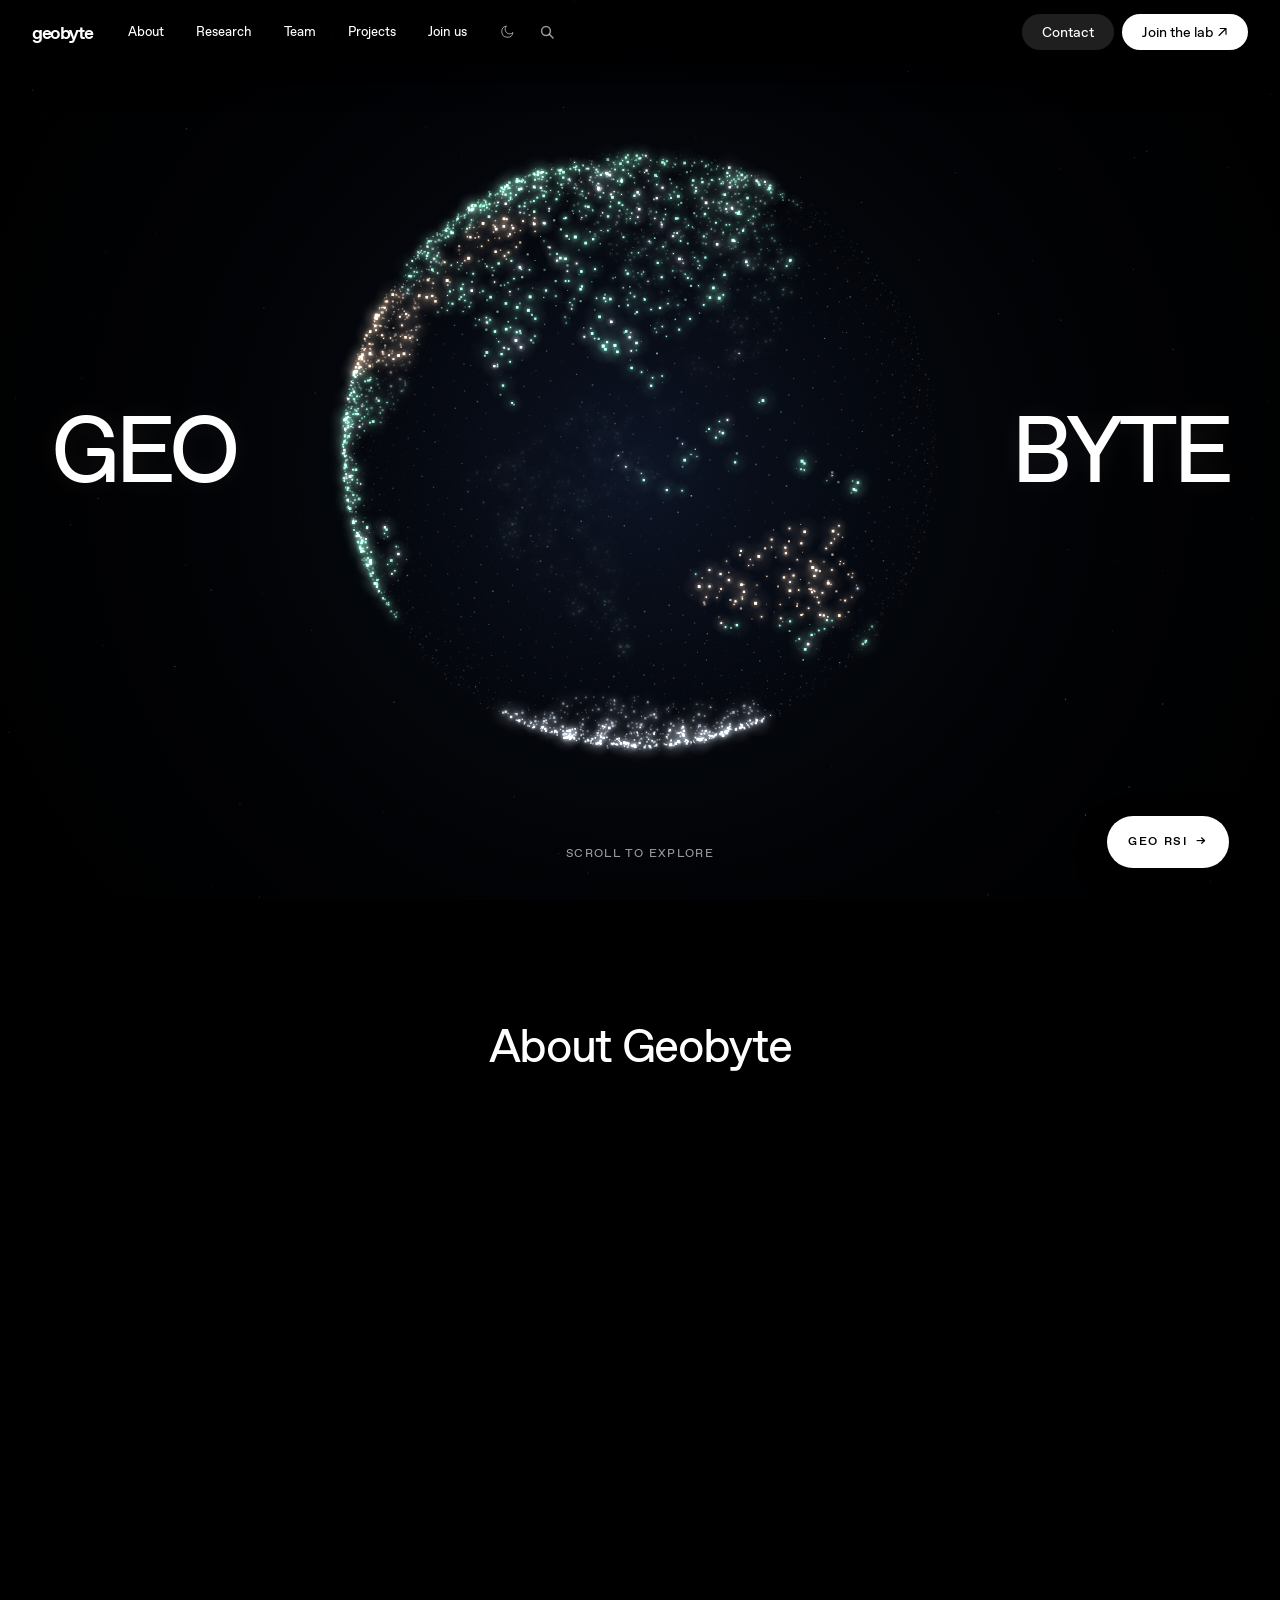
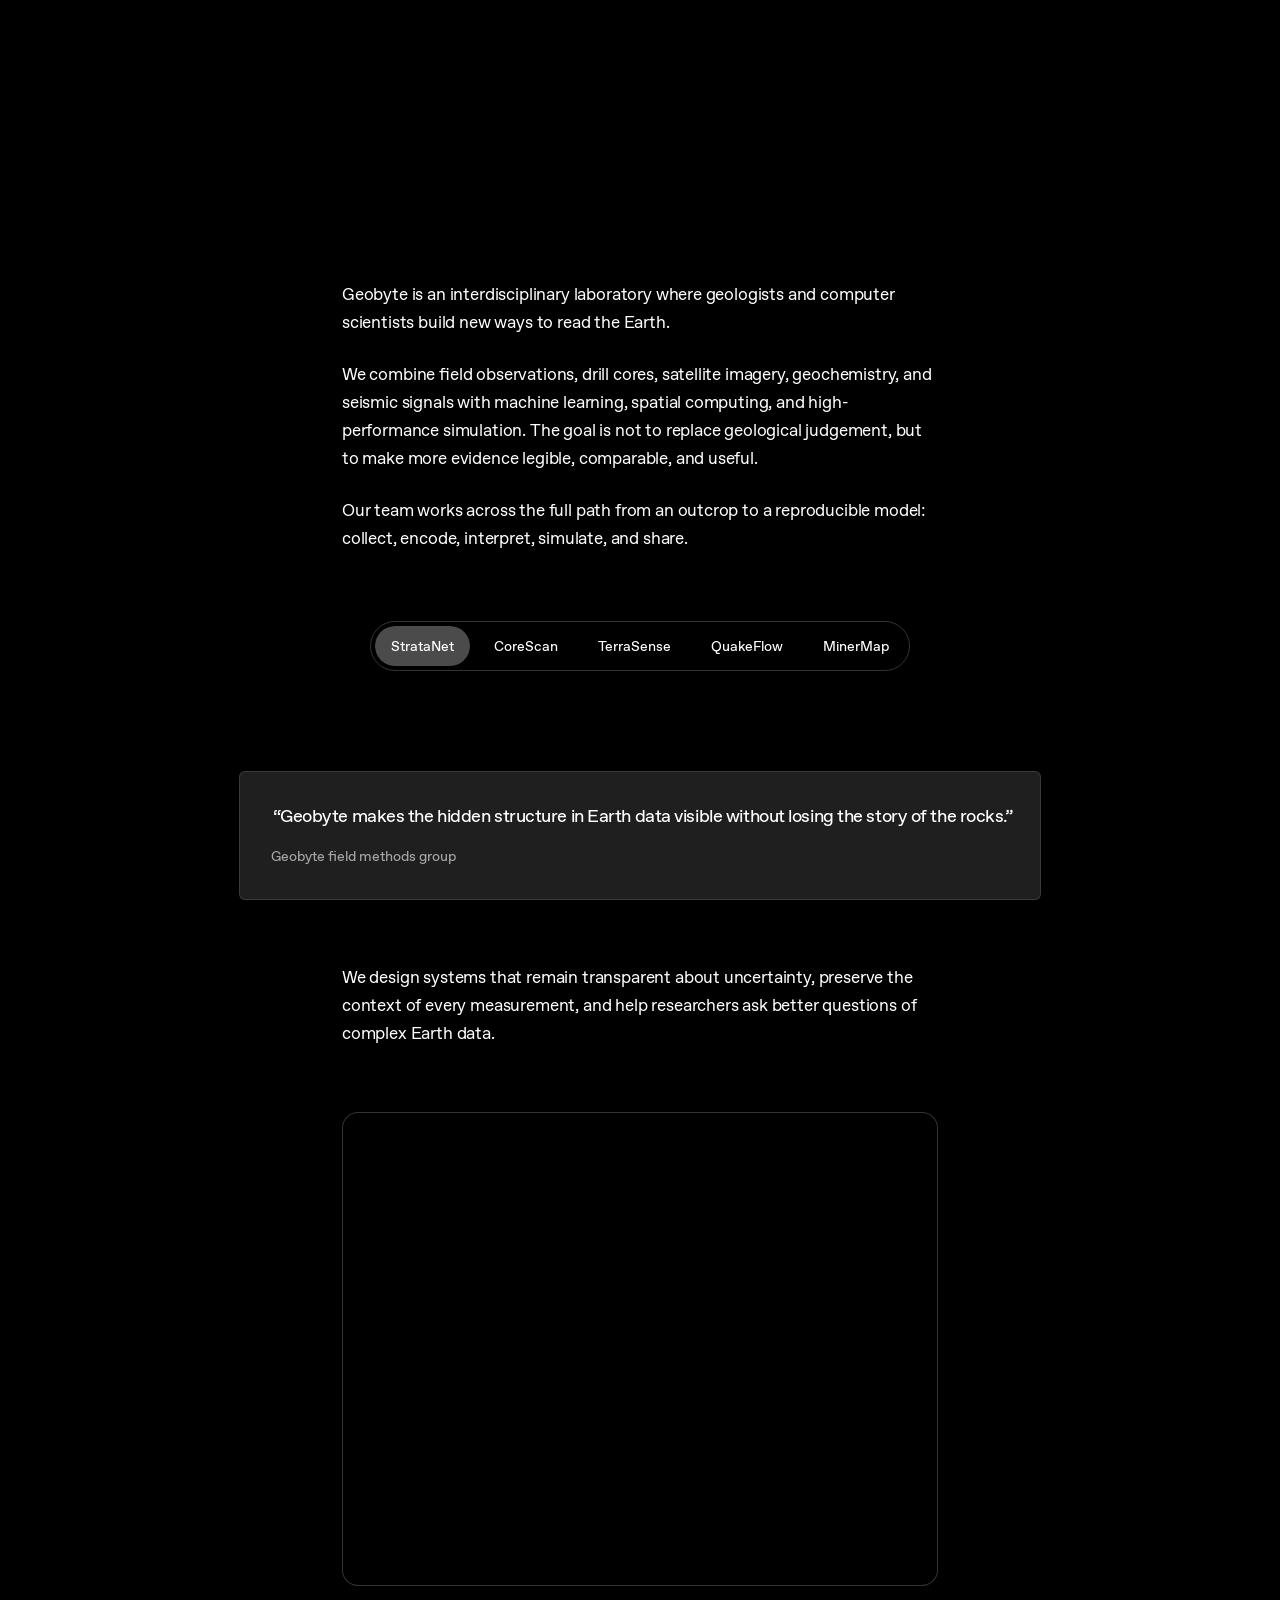
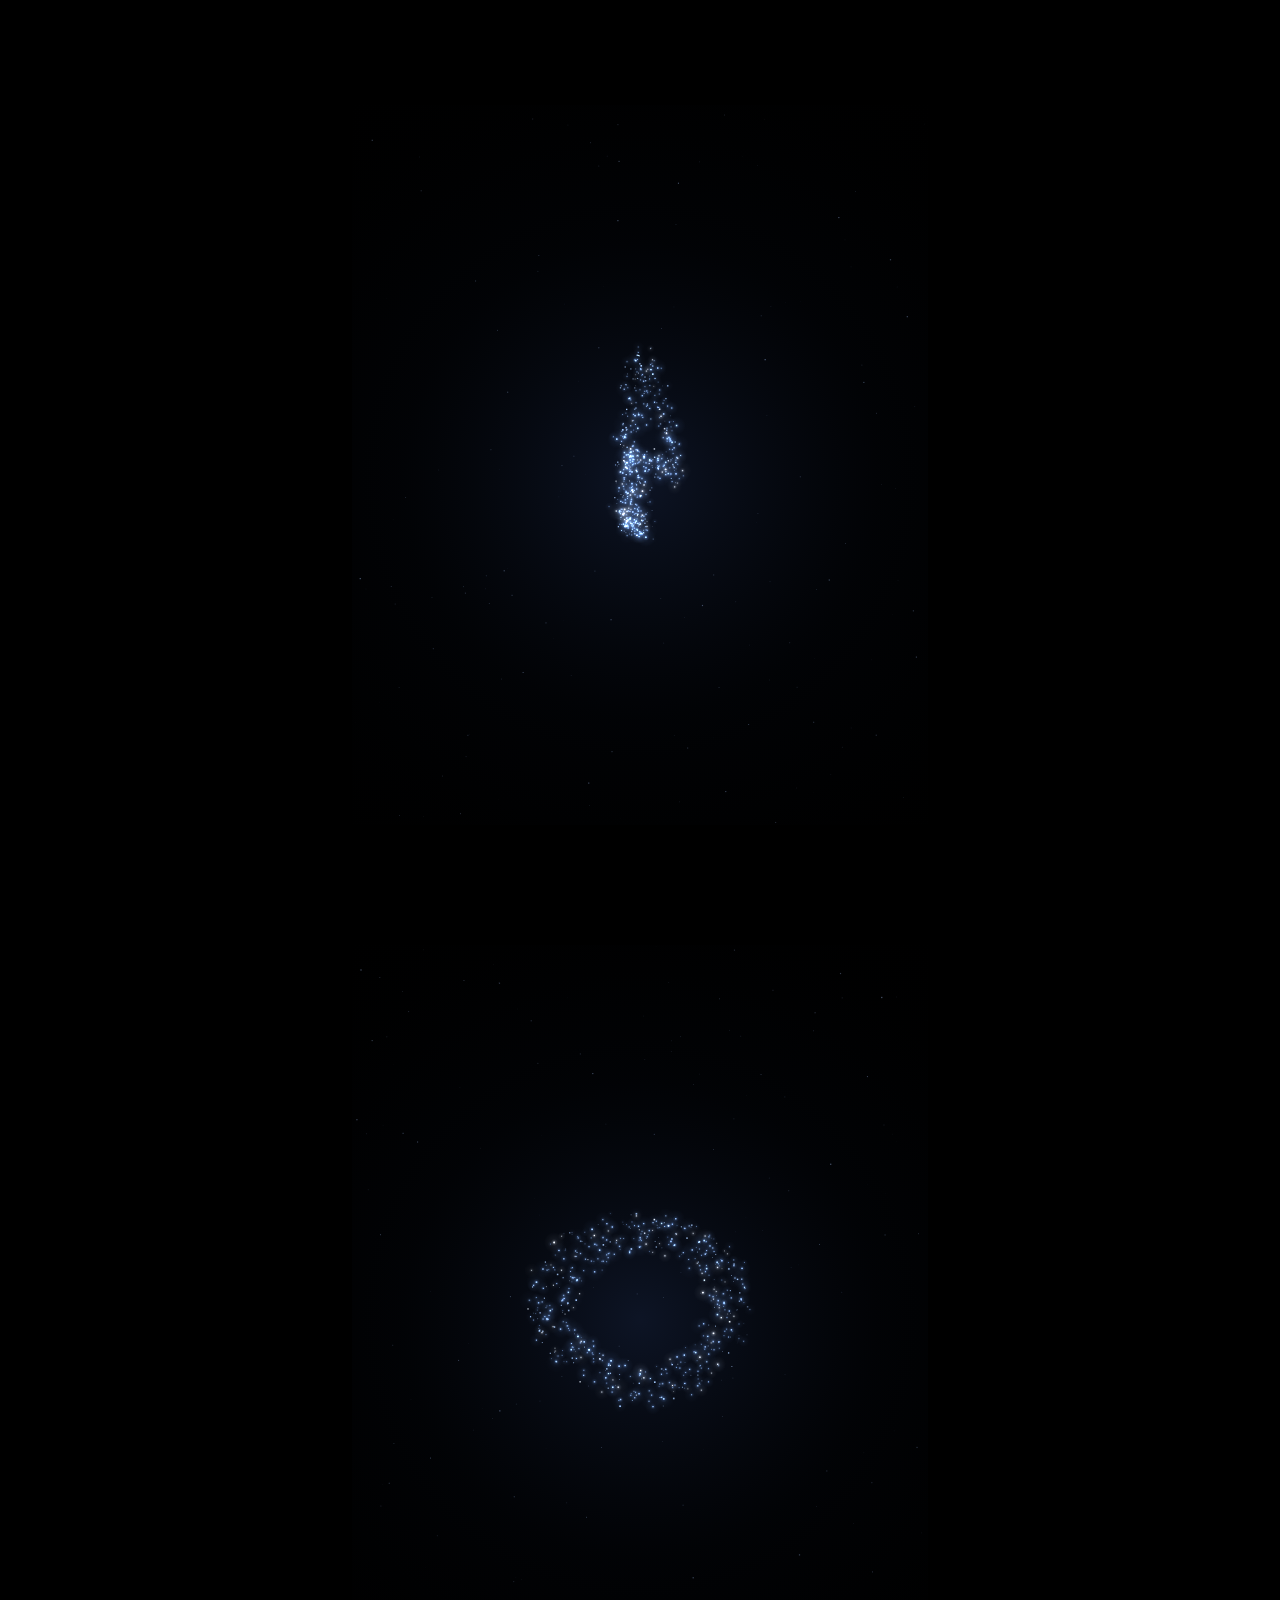
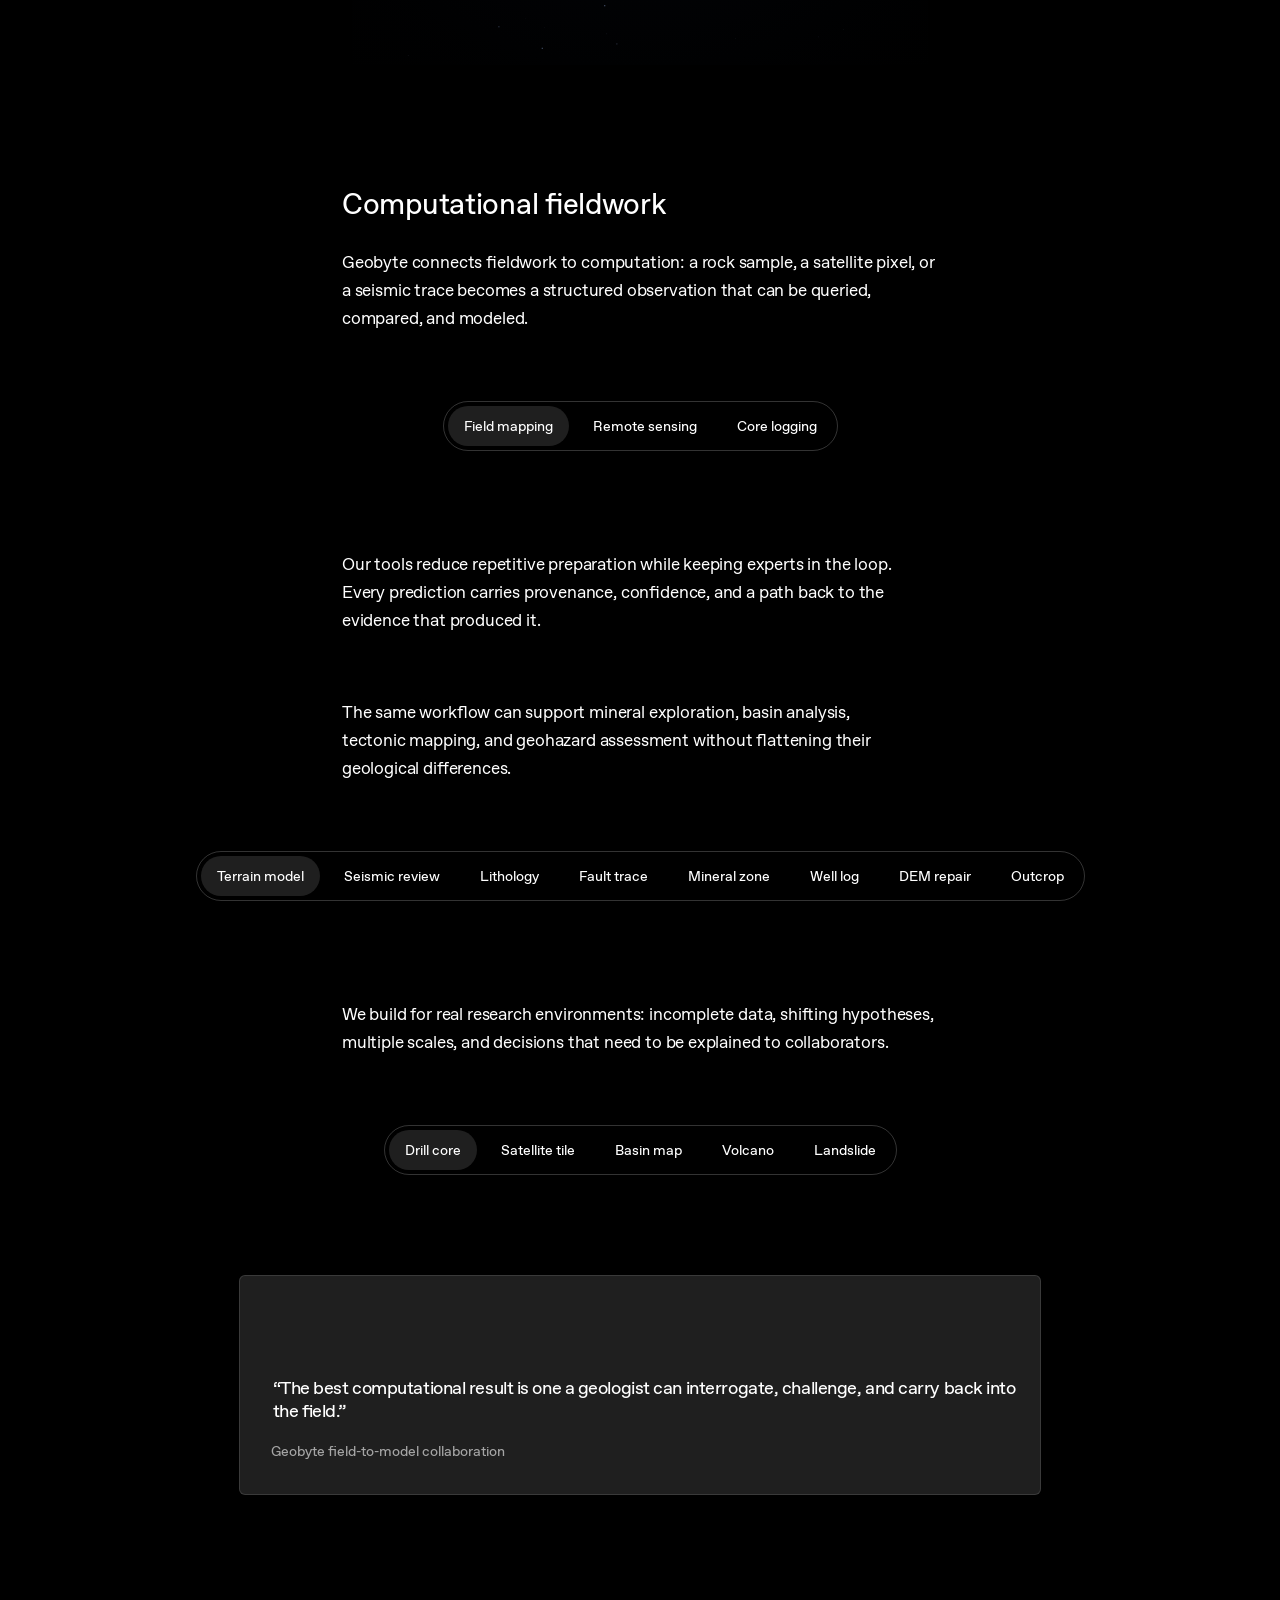
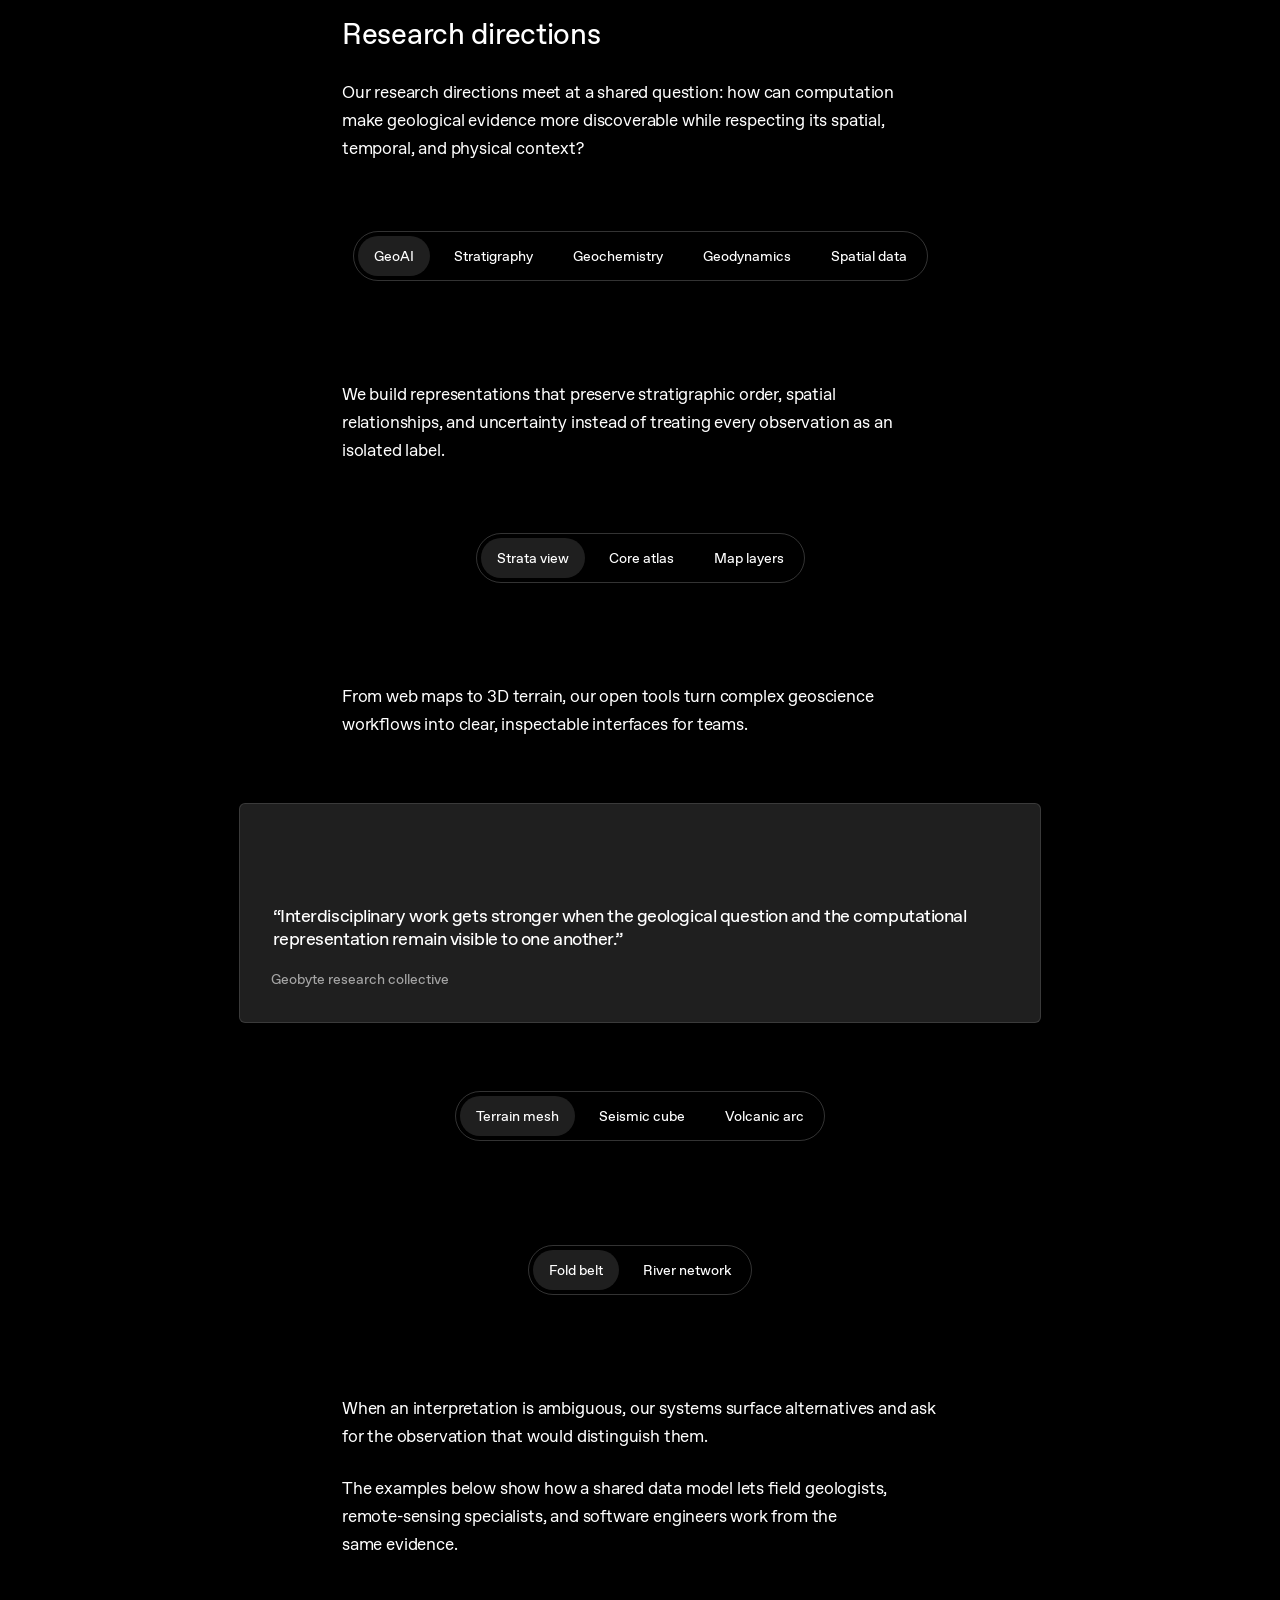
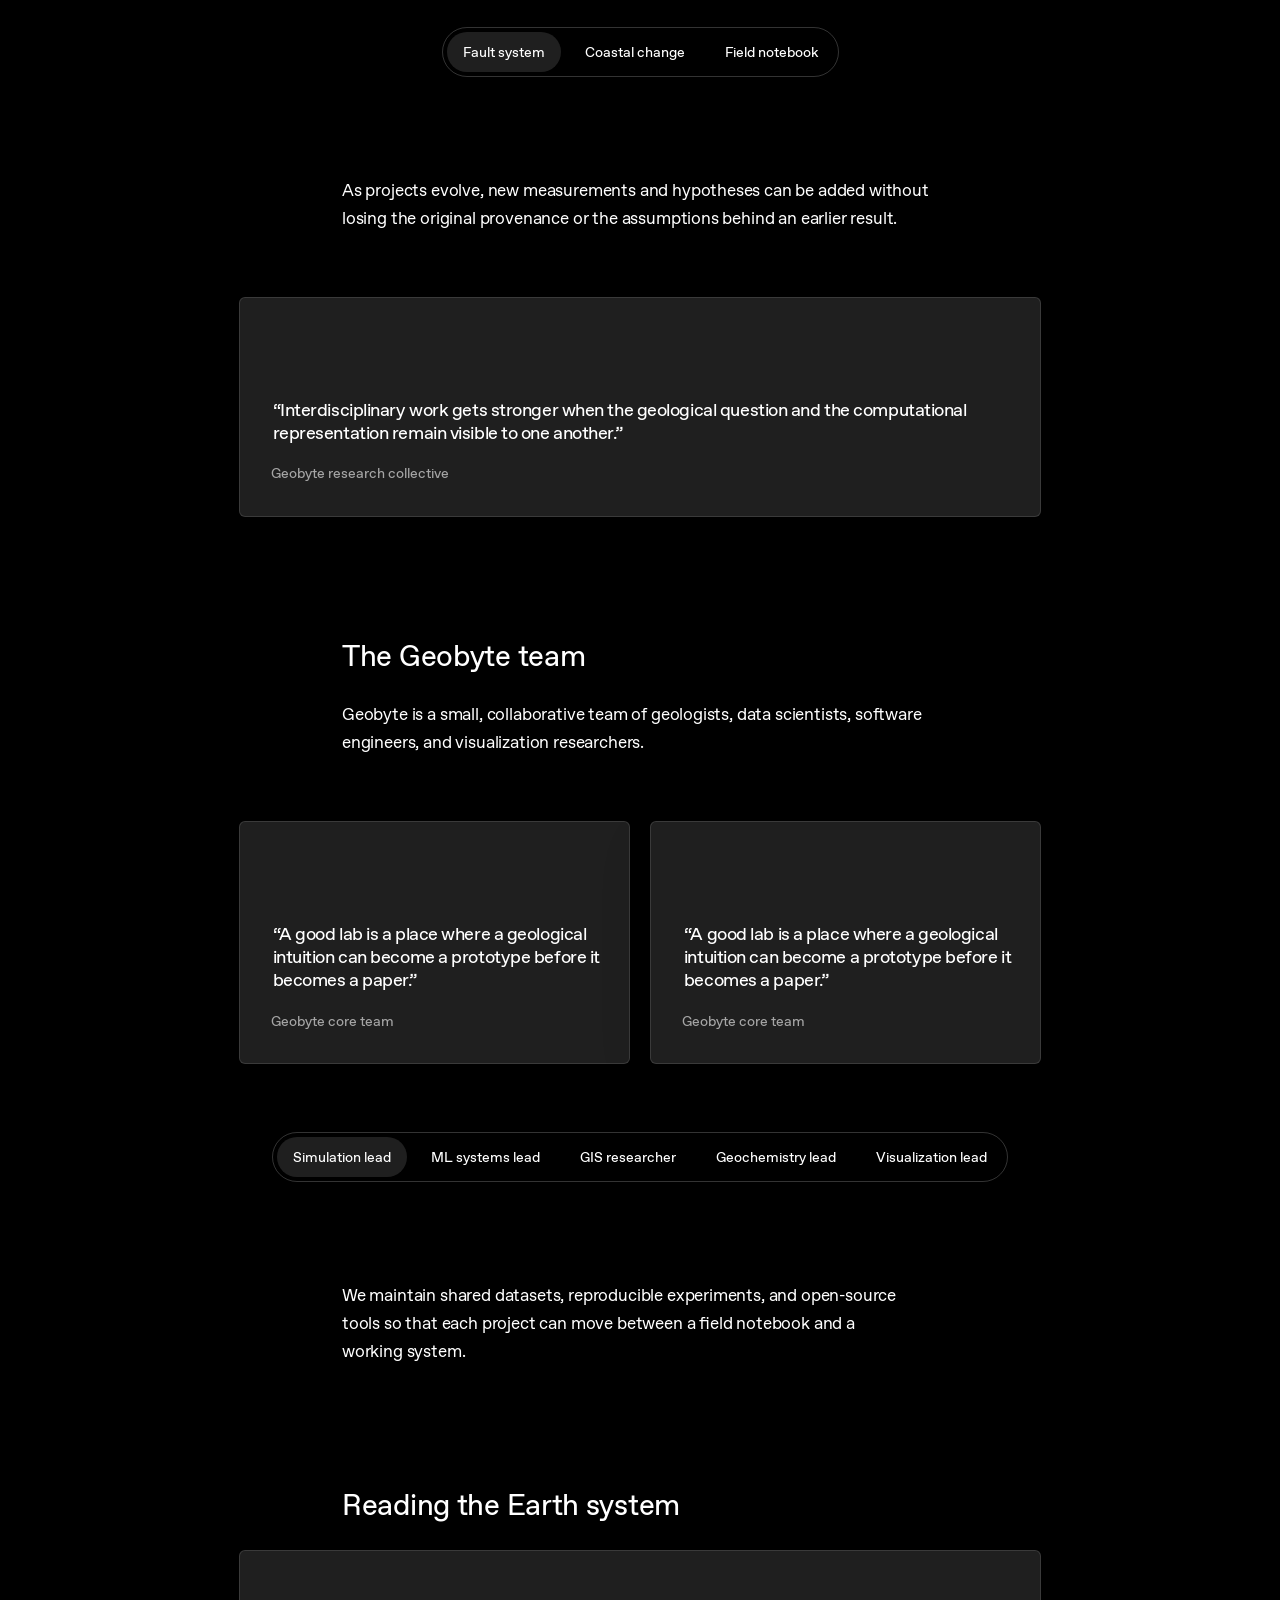
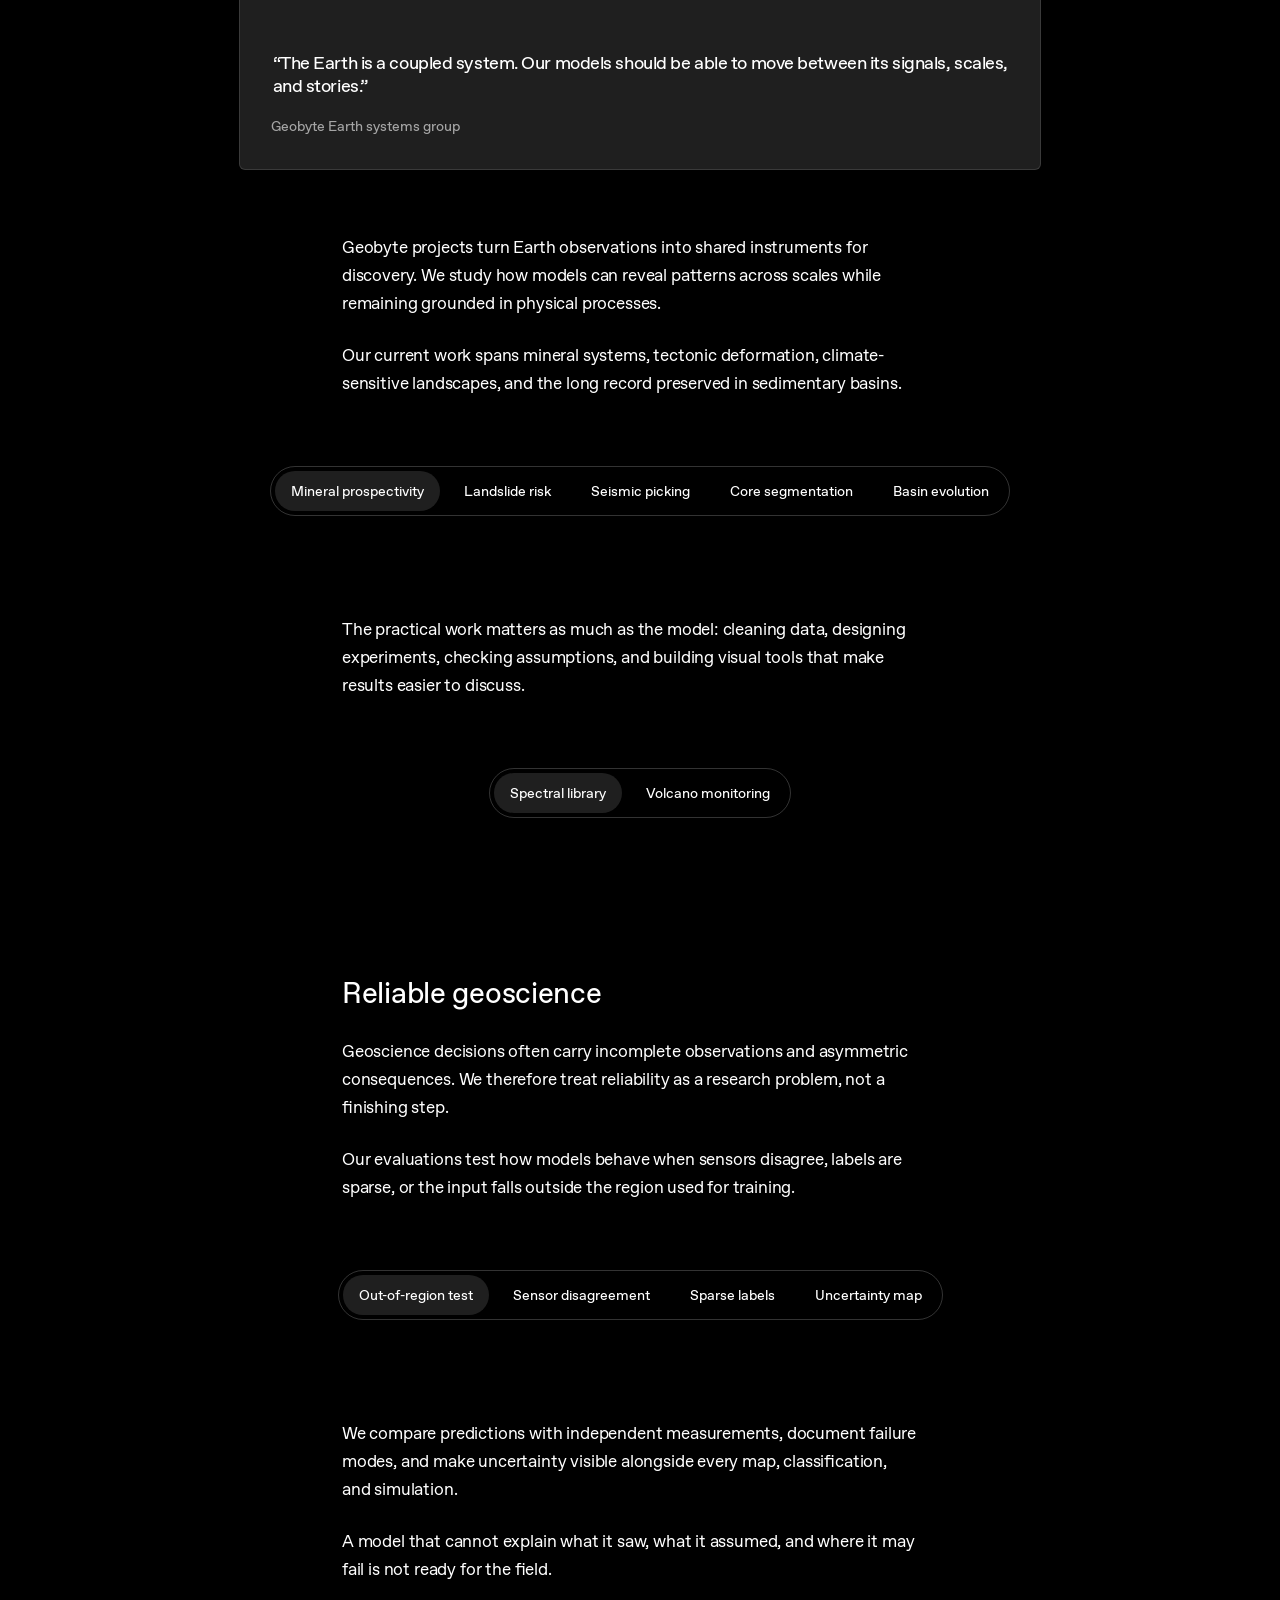
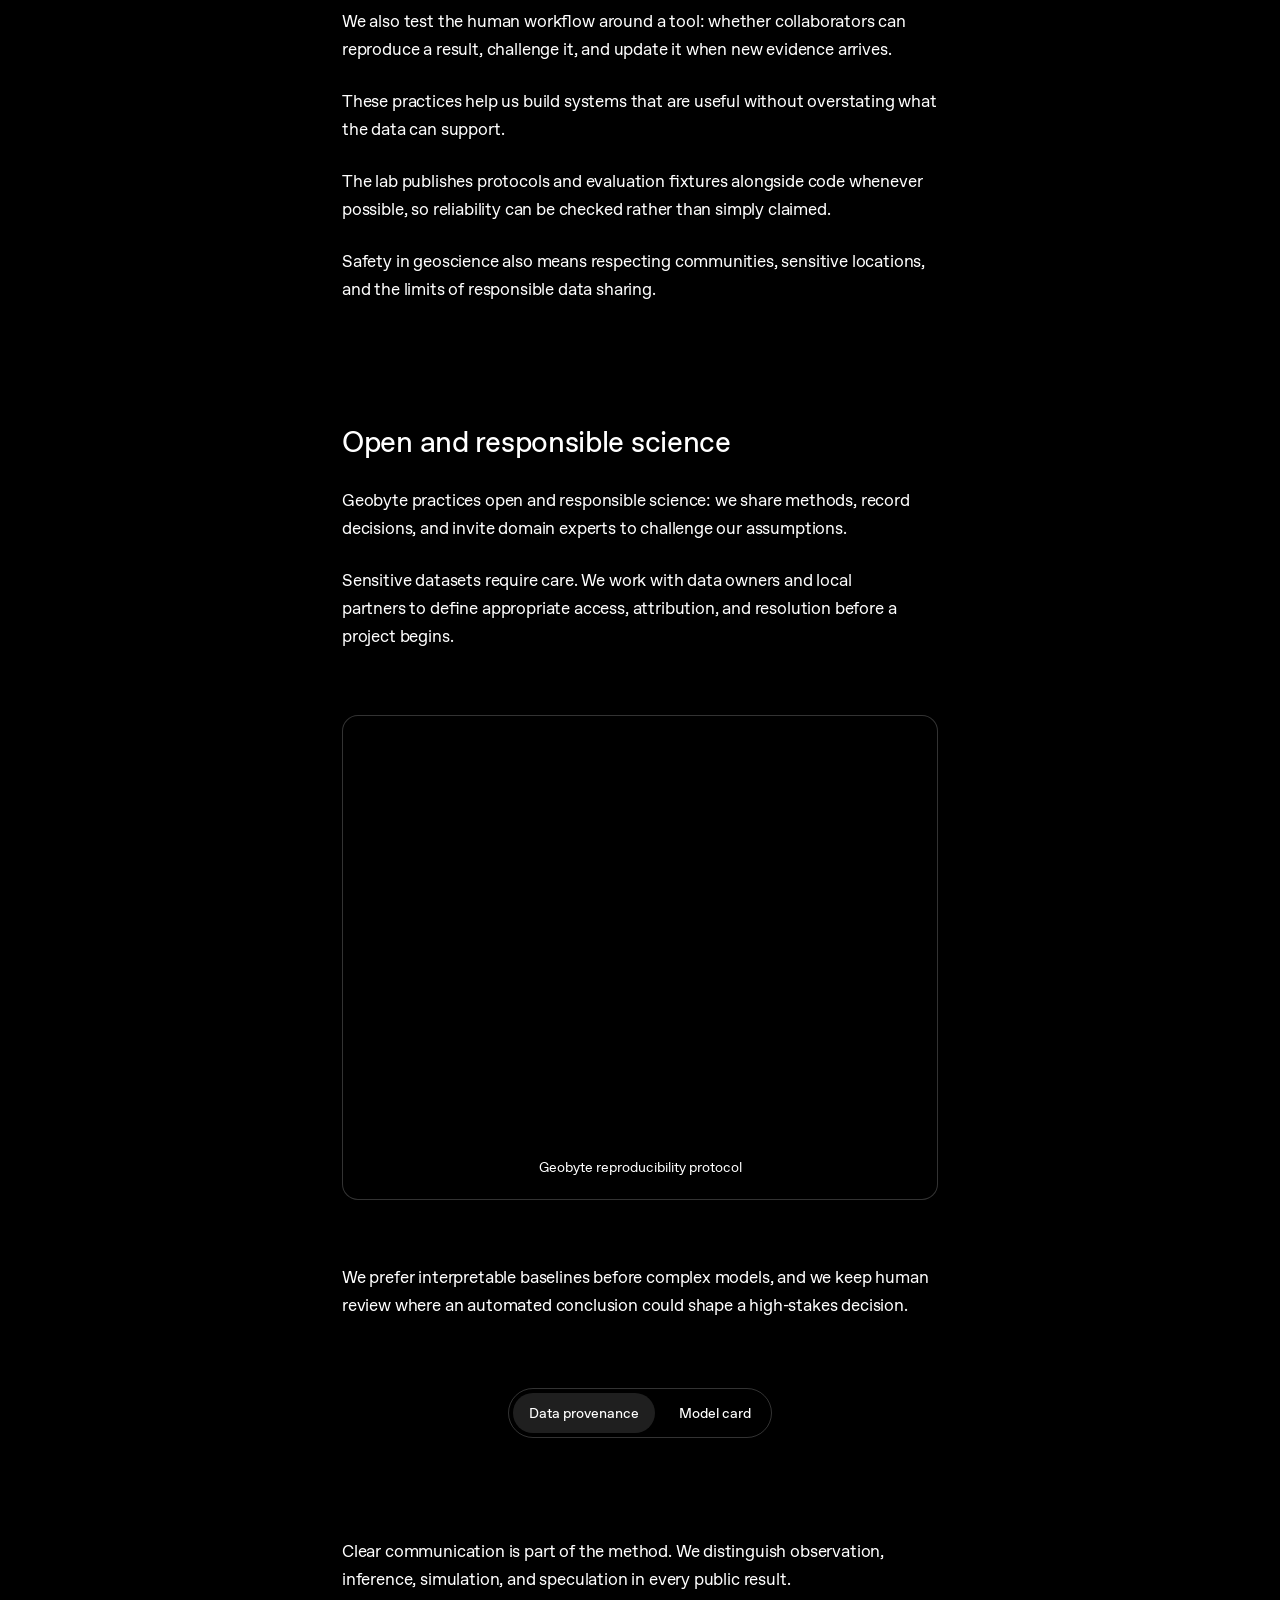
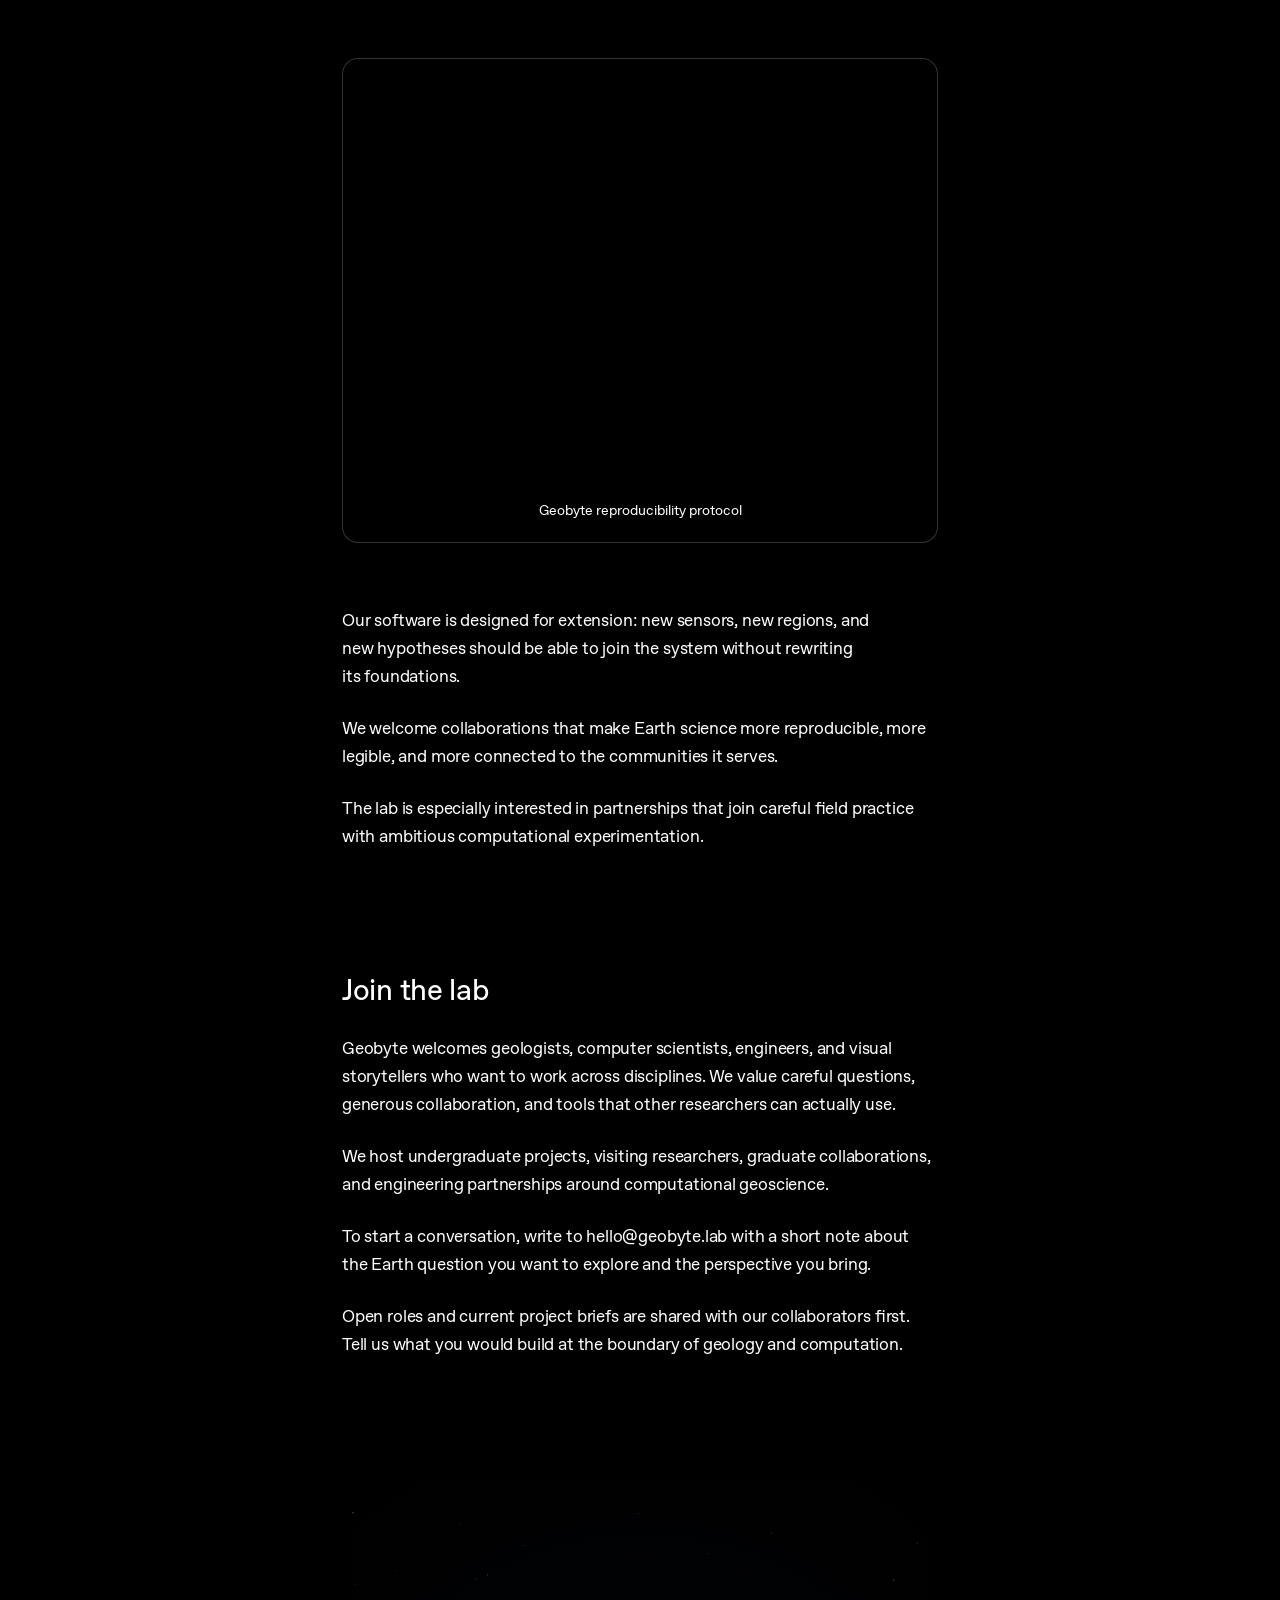
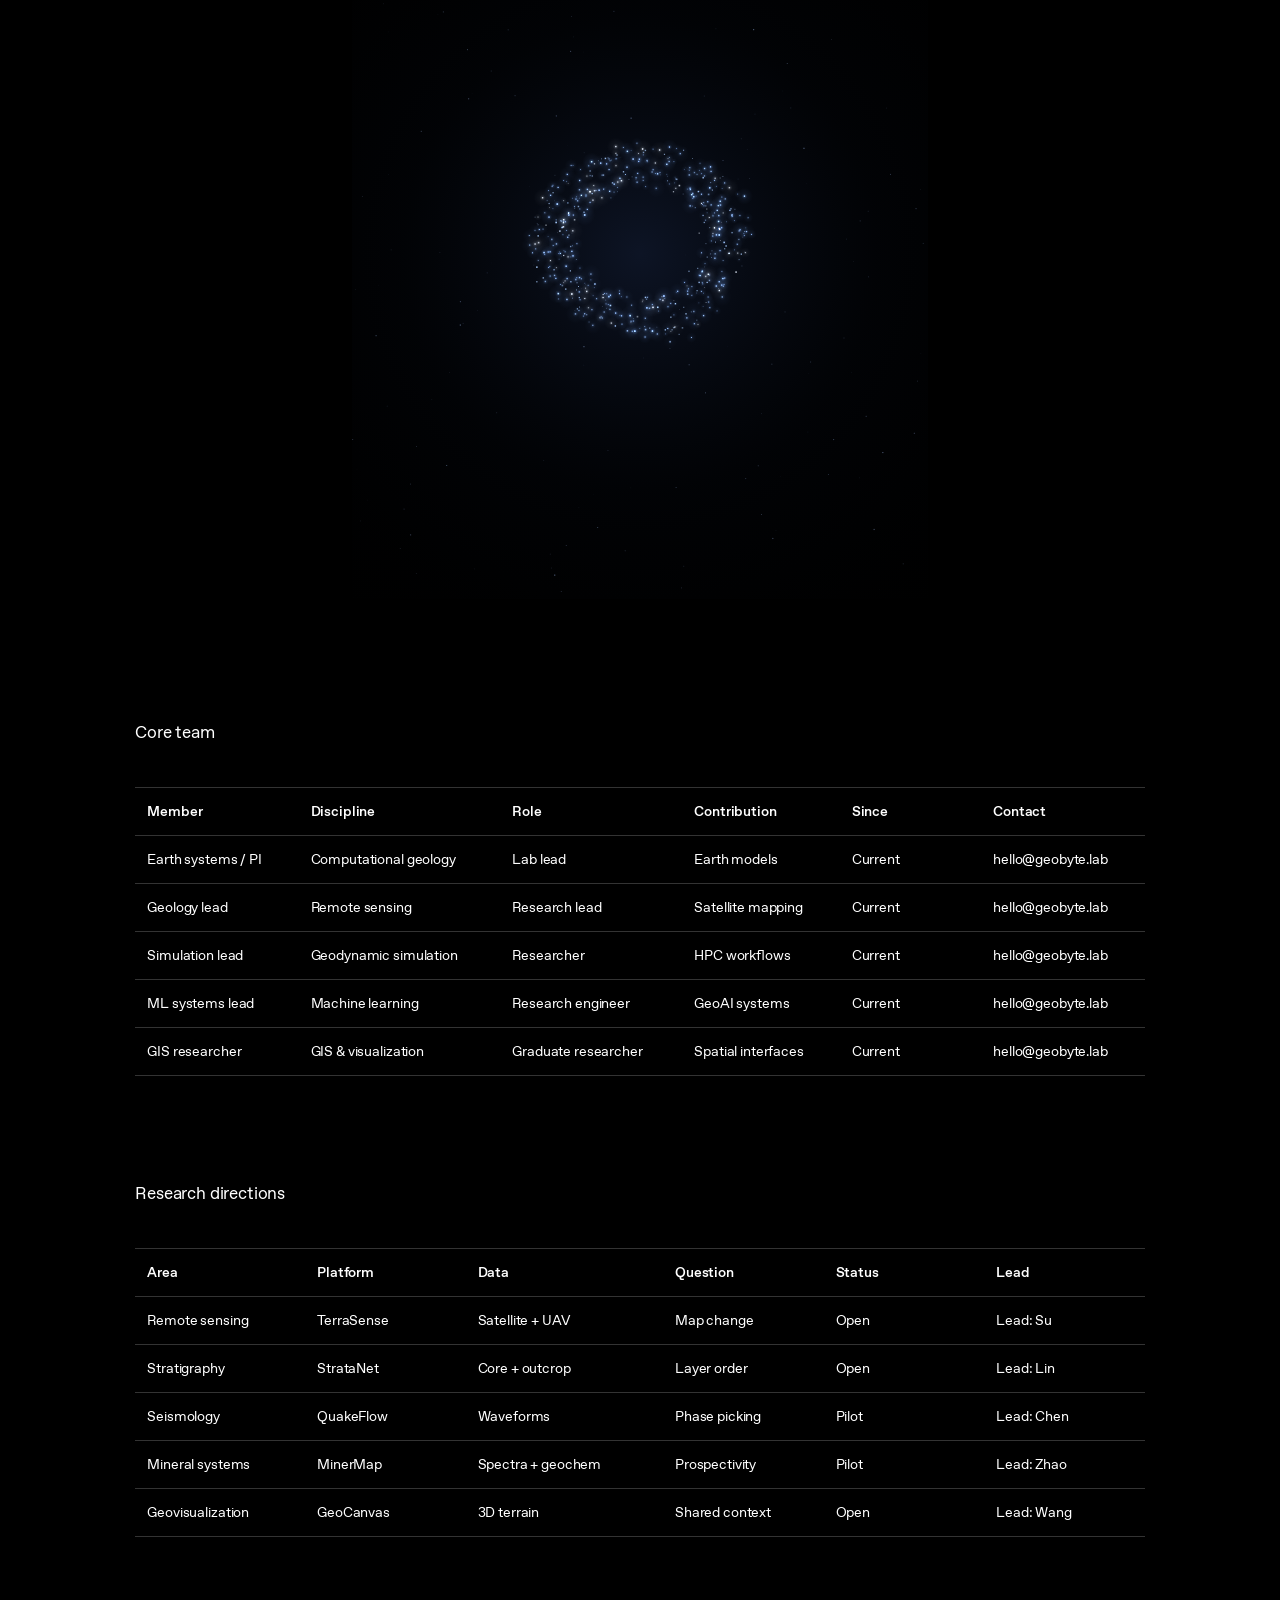
==== index.html @ 2c5876d3 "Geobyte Lab: static site with a Canvas particle Earth Dependency-free, build-free static site for a " ====
<!DOCTYPE html><!DOCTYPE html>
<html data-dpl-id="dpl_2YhhXfxZajyQL8iAXsHFQWfghw2X" dir="ltr" lang="en" style="--document-width:100dvw;--nav-width:0px;--content-width:calc(var(--document-width) - var(--nav-width));--gutter-size:max(20px, calc((var(--document-width) - 68rem) / 2));--media-gutter-size:max(20px, calc((var(--document-width) - 1728px) / 2))"><head><meta charset="utf-8"/><link crossorigin="" href="/" rel="preconnect"/><meta content="width=device-width, initial-scale=1" name="viewport"/><link data-precedence="next" href="_next/static/immutable/chunks/2d_e1vds64ouo.css" rel="stylesheet"/><link data-precedence="next" href="_next/static/immutable/chunks/025xl3bqxvqx6.css" rel="stylesheet"/><link data-precedence="next" href="_next/static/immutable/chunks/1iarv0m1jl2oe.css" rel="stylesheet"/><link data-precedence="next" href="_next/static/immutable/chunks/3l2_cbfx5xjn1.css" rel="stylesheet"/><link data-precedence="next" href="_next/static/immutable/chunks/1c3l7ofa-vr4e.css" rel="stylesheet"/><link data-precedence="next" href="_next/static/immutable/chunks/1kvjjz1x6tgww.css" rel="stylesheet"/><link data-precedence="next" href="_next/static/immutable/chunks/3l0fumx68x--b.css" rel="stylesheet"/><link data-precedence="next" href="_next/static/immutable/chunks/371m1wkroup7c.css" rel="stylesheet"/><link data-precedence="next" href="_next/static/immutable/chunks/3k2g3v_uak-u1.css" rel="stylesheet"/><link data-precedence="next" href="_next/static/immutable/chunks/3joiz7zi61a_s.css" rel="stylesheet"/><link data-precedence="next" href="_next/static/immutable/chunks/0h-tu49j5vys7.css" rel="stylesheet"/><link data-precedence="next" href="_next/static/immutable/chunks/0j6dvdpebovbg.css" rel="stylesheet"/><link data-precedence="next" href="_next/static/immutable/chunks/3bdopauhhn_cb.css" rel="stylesheet"/><link data-precedence="next" href="_next/static/immutable/chunks/3ad5t-7a2gte4.css" rel="stylesheet"/><link data-precedence="next" href="_next/static/immutable/chunks/199w-v6wvp-zb.css" rel="stylesheet"/><link data-precedence="next" href="_next/static/immutable/chunks/011mcu7n6v7o0.css" rel="stylesheet"/><link data-precedence="next" href="_next/static/immutable/chunks/0whxqe136feku.css" rel="stylesheet"/><link data-precedence="next" href="_next/static/immutable/chunks/0y9_y8-vlpmn1.css" rel="stylesheet"/><link data-precedence="next" href="_next/static/immutable/chunks/0z4kdlkn__q_0.css" rel="stylesheet"/><link data-precedence="next" href="_next/static/immutable/chunks/3ylm567ah-m1r.css" rel="stylesheet"/><link data-precedence="next" href="_next/static/immutable/chunks/1vsqvqpe0lwsi.css" rel="stylesheet"/><link data-precedence="next" href="_next/static/immutable/chunks/1str9kb7mkyey.css" rel="stylesheet"/><link href="local-effects.css" rel="stylesheet"/><link href="assets/geobyte-mark.svg" rel="icon" type="image/svg+xml"/><title>Geobyte Lab: Geology × Computing</title><meta content="Geobyte is an interdisciplinary laboratory at the intersection of geology and computer science, building computational tools for understanding the Earth." name="description"/><meta content="index, follow" name="robots"/><meta content="index, follow" name="googlebot"/><link href="https://applex250.github.io/geobyte-site/index.html" rel="canonical"/><link href="https://applex250.github.io/geobyte-site/index.html" hreflang="en-US" rel="alternate"/><link href="https://applex250.github.io/geobyte-site/index.html" hreflang="x-default" rel="alternate"/><meta content="Geobyte Lab: Geology × Computing" property="og:title"/><meta content="An interdisciplinary lab using machine learning, remote sensing, and simulation to read the Earth system." property="og:description"/><meta content="https://applex250.github.io/geobyte-site/index.html" property="og:url"/><meta content="Geobyte" property="og:site_name"/><meta content="en-US" property="og:locale"/><meta content="assets/geobyte-demo.svg" property="og:image"/><meta content="assets/geobyte-demo.svg" property="og:image:secure_url"/><meta content="1600" property="og:image:width"/><meta content="900" property="og:image:height"/><meta content="website" property="og:type"/><meta content="summary_large_image" name="twitter:card"/><meta content="@geobyte_lab" name="twitter:site"/><meta content="Geobyte Lab: Geology × Computing" name="twitter:title"/><meta content="An interdisciplinary lab using machine learning, remote sensing, and simulation to read the Earth system." name="twitter:description"/><meta content="assets/geobyte-demo.svg" name="twitter:image"/><meta content="assets/geobyte-demo.svg" name="twitter:image:secure_url"/><meta content="1600" name="twitter:image:width"/><meta content="900" name="twitter:image:height"/></head><body class="text-p1 text-primary-100 dark bg-background" data-footer-variant="full"><!--geobyte-theme-boot--><script>(function(){try{if(localStorage.getItem('geobyte-theme')==='light'){document.documentElement.classList.add('light');document.body.classList.remove('dark');document.body.classList.add('light');}}catch(e){}try{if(!matchMedia('(prefers-reduced-motion: reduce)').matches){var d=JSON.parse(sessionStorage.getItem('geobyte-page-cover'));if(d&&d.color&&Date.now()-(d.at||0)<4000){var p=document.createElement('div');p.id='geobyte-cover';p.style.cssText='position:fixed;inset:0;z-index:9999;background:'+d.color;document.body.appendChild(p);setTimeout(function(){if(p.parentNode)p.remove();},2500);}}}catch(e){}})();</script><div hidden=""><!--$--><!--/$--></div><style data-dotcom-chart-theme-styles="shared">
.dotcom-chart-theme-scope[data-dotcom-chart-theme-provider-scope="_R_2knpfivb_"] {
  --dotcom-chart-color-background: var(--color-background);
  --dotcom-chart-color-foreground: var(--color-primary-solid-100);
  --dotcom-chart-color-secondary-foreground: var(--color-primary-solid-12);
  --dotcom-chart-color-control-border: var(--color-primary-12);
  --dotcom-chart-color-control-border-hover: var(--color-primary-44);
  --dotcom-chart-color-popover-background: var(--color-tertiary-80);
  --dotcom-chart-color-menu-item-focus-background: var(--color-primary-4);
  --dotcom-chart-theme-blue-1-ink: #133463;
  --dotcom-chart-theme-blue-1-bounded-fill: #173e76;
  --dotcom-chart-theme-blue-1-keyline: #133463;
  --dotcom-chart-theme-blue-2-ink: #1f4e94;
  --dotcom-chart-theme-blue-2-bounded-fill: #2c67c5;
  --dotcom-chart-theme-blue-2-keyline: #133463;
  --dotcom-chart-theme-blue-3-ink: #2c67c5;
  --dotcom-chart-theme-blue-3-bounded-fill: #539af8;
  --dotcom-chart-theme-blue-3-keyline: #133463;
  --dotcom-chart-theme-blue-4-ink: #539af8;
  --dotcom-chart-theme-blue-4-bounded-fill: #a4cdfb;
  --dotcom-chart-theme-blue-4-keyline: #133463;
  --dotcom-chart-theme-blue-5-ink: #a4cdfb;
  --dotcom-chart-theme-blue-5-bounded-fill: #e8f3fe;
  --dotcom-chart-theme-blue-5-keyline: #133463;
  --dotcom-chart-theme-purple-1-ink: #3b2366;
  --dotcom-chart-theme-purple-1-bounded-fill: #4e2f88;
  --dotcom-chart-theme-purple-1-keyline: #3b2366;
  --dotcom-chart-theme-purple-2-ink: #4e2f88;
  --dotcom-chart-theme-purple-2-bounded-fill: #7849d1;
  --dotcom-chart-theme-purple-2-keyline: #3b2366;
  --dotcom-chart-theme-purple-3-ink: #7849d1;
  --dotcom-chart-theme-purple-3-bounded-fill: #a67df2;
  --dotcom-chart-theme-purple-3-keyline: #3b2366;
  --dotcom-chart-theme-purple-4-ink: #a67df2;
  --dotcom-chart-theme-purple-4-bounded-fill: #c9b1f6;
  --dotcom-chart-theme-purple-4-keyline: #3b2366;
  --dotcom-chart-theme-purple-5-ink: #c9b1f6;
  --dotcom-chart-theme-purple-5-bounded-fill: #ede5fc;
  --dotcom-chart-theme-purple-5-keyline: #3b2366;
  --dotcom-chart-theme-green-1-ink: #14361a;
  --dotcom-chart-theme-green-1-bounded-fill: #1f4e25;
  --dotcom-chart-theme-green-1-keyline: #14361a;
  --dotcom-chart-theme-green-2-ink: #2c6732;
  --dotcom-chart-theme-green-2-bounded-fill: #3a843f;
  --dotcom-chart-theme-green-2-keyline: #14361a;
  --dotcom-chart-theme-green-3-ink: #3a843f;
  --dotcom-chart-theme-green-3-bounded-fill: #53b559;
  --dotcom-chart-theme-green-3-keyline: #14361a;
  --dotcom-chart-theme-green-4-ink: #53b559;
  --dotcom-chart-theme-green-4-bounded-fill: #9fddb1;
  --dotcom-chart-theme-green-4-keyline: #14361a;
  --dotcom-chart-theme-green-5-ink: #83d197;
  --dotcom-chart-theme-green-5-bounded-fill: #def3e5;
  --dotcom-chart-theme-green-5-keyline: #14361a;
  --dotcom-chart-theme-yellow-1-ink: #734615;
  --dotcom-chart-theme-yellow-1-bounded-fill: #734615;
  --dotcom-chart-theme-yellow-1-keyline: #734615;
  --dotcom-chart-theme-yellow-2-ink: #95611f;
  --dotcom-chart-theme-yellow-2-bounded-fill: #b8802b;
  --dotcom-chart-theme-yellow-2-keyline: #734615;
  --dotcom-chart-theme-yellow-3-ink: #b8802b;
  --dotcom-chart-theme-yellow-3-bounded-fill: #f6c543;
  --dotcom-chart-theme-yellow-3-keyline: #734615;
  --dotcom-chart-theme-yellow-4-ink: #d9a337;
  --dotcom-chart-theme-yellow-4-bounded-fill: #fae598;
  --dotcom-chart-theme-yellow-4-keyline: #734615;
  --dotcom-chart-theme-yellow-5-ink: #f6c543;
  --dotcom-chart-theme-yellow-5-bounded-fill: #fdf6dc;
  --dotcom-chart-theme-yellow-5-keyline: #734615;
  --dotcom-chart-theme-orange-1-ink: #45240d;
  --dotcom-chart-theme-orange-1-bounded-fill: #653218;
  --dotcom-chart-theme-orange-1-keyline: #45240d;
  --dotcom-chart-theme-orange-2-ink: #87401d;
  --dotcom-chart-theme-orange-2-bounded-fill: #ac4f23;
  --dotcom-chart-theme-orange-2-keyline: #45240d;
  --dotcom-chart-theme-orange-3-ink: #d25e28;
  --dotcom-chart-theme-orange-3-bounded-fill: #ee7c37;
  --dotcom-chart-theme-orange-3-keyline: #45240d;
  --dotcom-chart-theme-orange-4-ink: #ef8b57;
  --dotcom-chart-theme-orange-4-bounded-fill: #f4ba96;
  --dotcom-chart-theme-orange-4-keyline: #45240d;
  --dotcom-chart-theme-orange-5-ink: #f4ba96;
  --dotcom-chart-theme-orange-5-bounded-fill: #fbe8db;
  --dotcom-chart-theme-orange-5-keyline: #45240d;
  --dotcom-chart-theme-pink-1-ink: #462132;
  --dotcom-chart-theme-pink-1-bounded-fill: #663049;
  --dotcom-chart-theme-pink-1-keyline: #462132;
  --dotcom-chart-theme-pink-2-ink: #873e60;
  --dotcom-chart-theme-pink-2-bounded-fill: #ab4f7a;
  --dotcom-chart-theme-pink-2-keyline: #462132;
  --dotcom-chart-theme-pink-3-ink: #ab4f7a;
  --dotcom-chart-theme-pink-3-bounded-fill: #f077af;
  --dotcom-chart-theme-pink-3-keyline: #462132;
  --dotcom-chart-theme-pink-4-ink: #f077af;
  --dotcom-chart-theme-pink-4-bounded-fill: #fbbfd7;
  --dotcom-chart-theme-pink-4-keyline: #462132;
  --dotcom-chart-theme-pink-5-ink: #f8a6c8;
  --dotcom-chart-theme-pink-5-bounded-fill: #fdedf4;
  --dotcom-chart-theme-pink-5-keyline: #462132;
  --dotcom-chart-theme-red-1-ink: #6d1b18;
  --dotcom-chart-theme-red-1-bounded-fill: #92201d;
  --dotcom-chart-theme-red-1-keyline: #6d1b18;
  --dotcom-chart-theme-red-2-ink: #92201d;
  --dotcom-chart-theme-red-2-bounded-fill: #de282f;
  --dotcom-chart-theme-red-2-keyline: #6d1b18;
  --dotcom-chart-theme-red-3-ink: #de282f;
  --dotcom-chart-theme-red-3-bounded-fill: #ff6764;
  --dotcom-chart-theme-red-3-keyline: #6d1b18;
  --dotcom-chart-theme-red-4-ink: #ff6764;
  --dotcom-chart-theme-red-4-bounded-fill: #ffaa9c;
  --dotcom-chart-theme-red-4-keyline: #6d1b18;
  --dotcom-chart-theme-red-5-ink: #ffaa9c;
  --dotcom-chart-theme-red-5-bounded-fill: #ffe5e0;
  --dotcom-chart-theme-red-5-keyline: #6d1b18;
  --dotcom-chart-theme-gray-1-ink: #303030;
  --dotcom-chart-theme-gray-1-bounded-fill: #303030;
  --dotcom-chart-theme-gray-1-keyline: #303030;
  --dotcom-chart-theme-gray-2-ink: #414141;
  --dotcom-chart-theme-gray-2-bounded-fill: #5d5d5d;
  --dotcom-chart-theme-gray-2-keyline: #303030;
  --dotcom-chart-theme-gray-3-ink: #5d5d5d;
  --dotcom-chart-theme-gray-3-bounded-fill: #8f8f8f;
  --dotcom-chart-theme-gray-3-keyline: #303030;
  --dotcom-chart-theme-gray-4-ink: #8f8f8f;
  --dotcom-chart-theme-gray-4-bounded-fill: #cdcdcd;
  --dotcom-chart-theme-gray-4-keyline: #303030;
  --dotcom-chart-theme-gray-5-ink: #afafaf;
  --dotcom-chart-theme-gray-5-bounded-fill: #f3f3f3;
  --dotcom-chart-theme-gray-5-keyline: #303030;
  --dotcom-chart-theme-multi-1-ink: #2c67c5;
  --dotcom-chart-theme-multi-1-bounded-fill: #539af8;
  --dotcom-chart-theme-multi-1-keyline: #133463;
  --dotcom-chart-theme-multi-2-ink: #3a843f;
  --dotcom-chart-theme-multi-2-bounded-fill: #53b559;
  --dotcom-chart-theme-multi-2-keyline: #14361a;
  --dotcom-chart-theme-multi-3-ink: #7849d1;
  --dotcom-chart-theme-multi-3-bounded-fill: #a67df2;
  --dotcom-chart-theme-multi-3-keyline: #3b2366;
  --dotcom-chart-theme-multi-4-ink: #d25e28;
  --dotcom-chart-theme-multi-4-bounded-fill: #ee7c37;
  --dotcom-chart-theme-multi-4-keyline: #45240d;
  --dotcom-chart-theme-multi-5-ink: #ab4f7a;
  --dotcom-chart-theme-multi-5-bounded-fill: #f077af;
  --dotcom-chart-theme-multi-5-keyline: #462132;
  --dotcom-chart-theme-multi-6-ink: #b8802b;
  --dotcom-chart-theme-multi-6-bounded-fill: #f6c543;
  --dotcom-chart-theme-multi-6-keyline: #734615;
  --dotcom-chart-theme-multi-7-ink: #1f4e94;
  --dotcom-chart-theme-multi-7-bounded-fill: #2c67c5;
  --dotcom-chart-theme-multi-7-keyline: #133463;
  --dotcom-chart-theme-multi-8-ink: #2c6732;
  --dotcom-chart-theme-multi-8-bounded-fill: #3a843f;
  --dotcom-chart-theme-multi-8-keyline: #14361a;
  --dotcom-chart-theme-multi-9-ink: #4e2f88;
  --dotcom-chart-theme-multi-9-bounded-fill: #7849d1;
  --dotcom-chart-theme-multi-9-keyline: #3b2366;
  --dotcom-chart-theme-multi-10-ink: #87401d;
  --dotcom-chart-theme-multi-10-bounded-fill: #ac4f23;
  --dotcom-chart-theme-multi-10-keyline: #45240d;
  --dotcom-chart-theme-multi-11-ink: #873e60;
  --dotcom-chart-theme-multi-11-bounded-fill: #ab4f7a;
  --dotcom-chart-theme-multi-11-keyline: #462132;
  --dotcom-chart-theme-multi-12-ink: #95611f;
  --dotcom-chart-theme-multi-12-bounded-fill: #b8802b;
  --dotcom-chart-theme-multi-12-keyline: #734615;
  --dotcom-chart-theme-multi-13-ink: #539af8;
  --dotcom-chart-theme-multi-13-bounded-fill: #a4cdfb;
  --dotcom-chart-theme-multi-13-keyline: #133463;
  --dotcom-chart-theme-multi-14-ink: #53b559;
  --dotcom-chart-theme-multi-14-bounded-fill: #9fddb1;
  --dotcom-chart-theme-multi-14-keyline: #14361a;
  --dotcom-chart-theme-multi-15-ink: #a67df2;
  --dotcom-chart-theme-multi-15-bounded-fill: #c9b1f6;
  --dotcom-chart-theme-multi-15-keyline: #3b2366;
  --dotcom-chart-theme-multi-16-ink: #ef8b57;
  --dotcom-chart-theme-multi-16-bounded-fill: #f4ba96;
  --dotcom-chart-theme-multi-16-keyline: #45240d;
  --dotcom-chart-theme-multi-17-ink: #f077af;
  --dotcom-chart-theme-multi-17-bounded-fill: #fbbfd7;
  --dotcom-chart-theme-multi-17-keyline: #462132;
  --dotcom-chart-theme-multi-18-ink: #d9a337;
  --dotcom-chart-theme-multi-18-bounded-fill: #fae598;
  --dotcom-chart-theme-multi-18-keyline: #734615;
  --dotcom-chart-theme-multi-19-ink: #de282f;
  --dotcom-chart-theme-multi-19-bounded-fill: #ff6764;
  --dotcom-chart-theme-multi-19-keyline: #6d1b18;
  --dotcom-chart-theme-multi-20-ink: #92201d;
  --dotcom-chart-theme-multi-20-bounded-fill: #de282f;
  --dotcom-chart-theme-multi-20-keyline: #6d1b18;
  --dotcom-chart-theme-multi-21-ink: #ff6764;
  --dotcom-chart-theme-multi-21-bounded-fill: #ffaa9c;
  --dotcom-chart-theme-multi-21-keyline: #6d1b18;
  --dotcom-chart-theme-multi-22-ink: #5d5d5d;
  --dotcom-chart-theme-multi-22-bounded-fill: #8f8f8f;
  --dotcom-chart-theme-multi-22-keyline: #303030;
  --dotcom-chart-theme-multi-23-ink: #414141;
  --dotcom-chart-theme-multi-23-bounded-fill: #5d5d5d;
  --dotcom-chart-theme-multi-23-keyline: #303030;
  --dotcom-chart-theme-multi-24-ink: #8f8f8f;
  --dotcom-chart-theme-multi-24-bounded-fill: #cdcdcd;
  --dotcom-chart-theme-multi-24-keyline: #303030;
}
.dotcom-chart-theme-scope[data-dotcom-chart-theme-provider-scope="_R_2knpfivb_"]:where(.dark, .dark *):not(:where(.dark .light, .dark .light *)) {
  --dotcom-chart-color-background: var(--color-background);
  --dotcom-chart-color-foreground: var(--color-primary-solid-100);
  --dotcom-chart-color-secondary-foreground: var(--color-primary-solid-12);
  --dotcom-chart-color-control-border: var(--color-primary-12);
  --dotcom-chart-color-control-border-hover: var(--color-primary-44);
  --dotcom-chart-color-popover-background: var(--color-tertiary-80);
  --dotcom-chart-color-menu-item-focus-background: var(--color-primary-4);
  --dotcom-chart-theme-blue-1-ink: #e8f3fe;
  --dotcom-chart-theme-blue-1-bounded-fill: #e8f3fe;
  --dotcom-chart-theme-blue-1-keyline: #e8f3fe;
  --dotcom-chart-theme-blue-2-ink: #a4cdfb;
  --dotcom-chart-theme-blue-2-bounded-fill: #a4cdfb;
  --dotcom-chart-theme-blue-2-keyline: #e8f3fe;
  --dotcom-chart-theme-blue-3-ink: #63a8f8;
  --dotcom-chart-theme-blue-3-bounded-fill: #539af8;
  --dotcom-chart-theme-blue-3-keyline: #e8f3fe;
  --dotcom-chart-theme-blue-4-ink: #3a83f7;
  --dotcom-chart-theme-blue-4-bounded-fill: #2c67c5;
  --dotcom-chart-theme-blue-4-keyline: #e8f3fe;
  --dotcom-chart-theme-blue-5-ink: #2c67c5;
  --dotcom-chart-theme-blue-5-bounded-fill: #173e76;
  --dotcom-chart-theme-blue-5-keyline: #e8f3fe;
  --dotcom-chart-theme-purple-1-ink: #ede5fc;
  --dotcom-chart-theme-purple-1-bounded-fill: #ede5fc;
  --dotcom-chart-theme-purple-1-keyline: #ede5fc;
  --dotcom-chart-theme-purple-2-ink: #ddcffa;
  --dotcom-chart-theme-purple-2-bounded-fill: #c9b1f6;
  --dotcom-chart-theme-purple-2-keyline: #ede5fc;
  --dotcom-chart-theme-purple-3-ink: #b897f4;
  --dotcom-chart-theme-purple-3-bounded-fill: #a67df2;
  --dotcom-chart-theme-purple-3-keyline: #ede5fc;
  --dotcom-chart-theme-purple-4-ink: #a67df2;
  --dotcom-chart-theme-purple-4-bounded-fill: #7849d1;
  --dotcom-chart-theme-purple-4-keyline: #ede5fc;
  --dotcom-chart-theme-purple-5-ink: #7849d1;
  --dotcom-chart-theme-purple-5-bounded-fill: #4e2f88;
  --dotcom-chart-theme-purple-5-keyline: #ede5fc;
  --dotcom-chart-theme-green-1-ink: #def3e5;
  --dotcom-chart-theme-green-1-bounded-fill: #def3e5;
  --dotcom-chart-theme-green-1-keyline: #def3e5;
  --dotcom-chart-theme-green-2-ink: #9fddb1;
  --dotcom-chart-theme-green-2-bounded-fill: #9fddb1;
  --dotcom-chart-theme-green-2-keyline: #def3e5;
  --dotcom-chart-theme-green-3-ink: #6bc67f;
  --dotcom-chart-theme-green-3-bounded-fill: #53b559;
  --dotcom-chart-theme-green-3-keyline: #def3e5;
  --dotcom-chart-theme-green-4-ink: #48a04c;
  --dotcom-chart-theme-green-4-bounded-fill: #3a843f;
  --dotcom-chart-theme-green-4-keyline: #def3e5;
  --dotcom-chart-theme-green-5-ink: #3a843f;
  --dotcom-chart-theme-green-5-bounded-fill: #1f4e25;
  --dotcom-chart-theme-green-5-keyline: #def3e5;
  --dotcom-chart-theme-yellow-1-ink: #fdf6dc;
  --dotcom-chart-theme-yellow-1-bounded-fill: #fdf6dc;
  --dotcom-chart-theme-yellow-1-keyline: #fdf6dc;
  --dotcom-chart-theme-yellow-2-ink: #fae598;
  --dotcom-chart-theme-yellow-2-bounded-fill: #fae598;
  --dotcom-chart-theme-yellow-2-keyline: #fdf6dc;
  --dotcom-chart-theme-yellow-3-ink: #f6c543;
  --dotcom-chart-theme-yellow-3-bounded-fill: #f6c543;
  --dotcom-chart-theme-yellow-3-keyline: #fdf6dc;
  --dotcom-chart-theme-yellow-4-ink: #d9a337;
  --dotcom-chart-theme-yellow-4-bounded-fill: #b8802b;
  --dotcom-chart-theme-yellow-4-keyline: #fdf6dc;
  --dotcom-chart-theme-yellow-5-ink: #b8802b;
  --dotcom-chart-theme-yellow-5-bounded-fill: #734615;
  --dotcom-chart-theme-yellow-5-keyline: #fdf6dc;
  --dotcom-chart-theme-orange-1-ink: #fbe8db;
  --dotcom-chart-theme-orange-1-bounded-fill: #fbe8db;
  --dotcom-chart-theme-orange-1-keyline: #fbe8db;
  --dotcom-chart-theme-orange-2-ink: #f4ba96;
  --dotcom-chart-theme-orange-2-bounded-fill: #f4ba96;
  --dotcom-chart-theme-orange-2-keyline: #fbe8db;
  --dotcom-chart-theme-orange-3-ink: #ef8b57;
  --dotcom-chart-theme-orange-3-bounded-fill: #ee7c37;
  --dotcom-chart-theme-orange-3-keyline: #fbe8db;
  --dotcom-chart-theme-orange-4-ink: #d25e28;
  --dotcom-chart-theme-orange-4-bounded-fill: #ac4f23;
  --dotcom-chart-theme-orange-4-keyline: #fbe8db;
  --dotcom-chart-theme-orange-5-ink: #ac4f23;
  --dotcom-chart-theme-orange-5-bounded-fill: #653218;
  --dotcom-chart-theme-orange-5-keyline: #fbe8db;
  --dotcom-chart-theme-pink-1-ink: #fdedf4;
  --dotcom-chart-theme-pink-1-bounded-fill: #fdedf4;
  --dotcom-chart-theme-pink-1-keyline: #fdedf4;
  --dotcom-chart-theme-pink-2-ink: #fbbfd7;
  --dotcom-chart-theme-pink-2-bounded-fill: #f8a6c8;
  --dotcom-chart-theme-pink-2-keyline: #fdedf4;
  --dotcom-chart-theme-pink-3-ink: #f68ebc;
  --dotcom-chart-theme-pink-3-bounded-fill: #cf6194;
  --dotcom-chart-theme-pink-3-keyline: #fdedf4;
  --dotcom-chart-theme-pink-4-ink: #cf6194;
  --dotcom-chart-theme-pink-4-bounded-fill: #873e60;
  --dotcom-chart-theme-pink-4-keyline: #fdedf4;
  --dotcom-chart-theme-pink-5-ink: #ab4f7a;
  --dotcom-chart-theme-pink-5-bounded-fill: #462132;
  --dotcom-chart-theme-pink-5-keyline: #fdedf4;
  --dotcom-chart-theme-red-1-ink: #ffe5e0;
  --dotcom-chart-theme-red-1-bounded-fill: #ffe5e0;
  --dotcom-chart-theme-red-1-keyline: #ffe5e0;
  --dotcom-chart-theme-red-2-ink: #ffaa9c;
  --dotcom-chart-theme-red-2-bounded-fill: #ffaa9c;
  --dotcom-chart-theme-red-2-keyline: #ffe5e0;
  --dotcom-chart-theme-red-3-ink: #ff6764;
  --dotcom-chart-theme-red-3-bounded-fill: #ff6764;
  --dotcom-chart-theme-red-3-keyline: #ffe5e0;
  --dotcom-chart-theme-red-4-ink: #fa423e;
  --dotcom-chart-theme-red-4-bounded-fill: #de282f;
  --dotcom-chart-theme-red-4-keyline: #ffe5e0;
  --dotcom-chart-theme-red-5-ink: #ba2623;
  --dotcom-chart-theme-red-5-bounded-fill: #92201d;
  --dotcom-chart-theme-red-5-keyline: #ffe5e0;
  --dotcom-chart-theme-gray-1-ink: #f9f9f9;
  --dotcom-chart-theme-gray-1-bounded-fill: #f3f3f3;
  --dotcom-chart-theme-gray-1-keyline: #f9f9f9;
  --dotcom-chart-theme-gray-2-ink: #cdcdcd;
  --dotcom-chart-theme-gray-2-bounded-fill: #cdcdcd;
  --dotcom-chart-theme-gray-2-keyline: #f9f9f9;
  --dotcom-chart-theme-gray-3-ink: #afafaf;
  --dotcom-chart-theme-gray-3-bounded-fill: #8f8f8f;
  --dotcom-chart-theme-gray-3-keyline: #f9f9f9;
  --dotcom-chart-theme-gray-4-ink: #8f8f8f;
  --dotcom-chart-theme-gray-4-bounded-fill: #5d5d5d;
  --dotcom-chart-theme-gray-4-keyline: #f9f9f9;
  --dotcom-chart-theme-gray-5-ink: #5d5d5d;
  --dotcom-chart-theme-gray-5-bounded-fill: #303030;
  --dotcom-chart-theme-gray-5-keyline: #f9f9f9;
  --dotcom-chart-theme-multi-1-ink: #63a8f8;
  --dotcom-chart-theme-multi-1-bounded-fill: #539af8;
  --dotcom-chart-theme-multi-1-keyline: #e8f3fe;
  --dotcom-chart-theme-multi-2-ink: #6bc67f;
  --dotcom-chart-theme-multi-2-bounded-fill: #53b559;
  --dotcom-chart-theme-multi-2-keyline: #def3e5;
  --dotcom-chart-theme-multi-3-ink: #b897f4;
  --dotcom-chart-theme-multi-3-bounded-fill: #a67df2;
  --dotcom-chart-theme-multi-3-keyline: #ede5fc;
  --dotcom-chart-theme-multi-4-ink: #ef8b57;
  --dotcom-chart-theme-multi-4-bounded-fill: #ee7c37;
  --dotcom-chart-theme-multi-4-keyline: #fbe8db;
  --dotcom-chart-theme-multi-5-ink: #f68ebc;
  --dotcom-chart-theme-multi-5-bounded-fill: #cf6194;
  --dotcom-chart-theme-multi-5-keyline: #fdedf4;
  --dotcom-chart-theme-multi-6-ink: #f6c543;
  --dotcom-chart-theme-multi-6-bounded-fill: #f6c543;
  --dotcom-chart-theme-multi-6-keyline: #fdf6dc;
  --dotcom-chart-theme-multi-7-ink: #a4cdfb;
  --dotcom-chart-theme-multi-7-bounded-fill: #a4cdfb;
  --dotcom-chart-theme-multi-7-keyline: #e8f3fe;
  --dotcom-chart-theme-multi-8-ink: #9fddb1;
  --dotcom-chart-theme-multi-8-bounded-fill: #9fddb1;
  --dotcom-chart-theme-multi-8-keyline: #def3e5;
  --dotcom-chart-theme-multi-9-ink: #ddcffa;
  --dotcom-chart-theme-multi-9-bounded-fill: #c9b1f6;
  --dotcom-chart-theme-multi-9-keyline: #ede5fc;
  --dotcom-chart-theme-multi-10-ink: #f4ba96;
  --dotcom-chart-theme-multi-10-bounded-fill: #f4ba96;
  --dotcom-chart-theme-multi-10-keyline: #fbe8db;
  --dotcom-chart-theme-multi-11-ink: #fbbfd7;
  --dotcom-chart-theme-multi-11-bounded-fill: #f8a6c8;
  --dotcom-chart-theme-multi-11-keyline: #fdedf4;
  --dotcom-chart-theme-multi-12-ink: #fae598;
  --dotcom-chart-theme-multi-12-bounded-fill: #fae598;
  --dotcom-chart-theme-multi-12-keyline: #fdf6dc;
  --dotcom-chart-theme-multi-13-ink: #3a83f7;
  --dotcom-chart-theme-multi-13-bounded-fill: #2c67c5;
  --dotcom-chart-theme-multi-13-keyline: #e8f3fe;
  --dotcom-chart-theme-multi-14-ink: #48a04c;
  --dotcom-chart-theme-multi-14-bounded-fill: #3a843f;
  --dotcom-chart-theme-multi-14-keyline: #def3e5;
  --dotcom-chart-theme-multi-15-ink: #a67df2;
  --dotcom-chart-theme-multi-15-bounded-fill: #7849d1;
  --dotcom-chart-theme-multi-15-keyline: #ede5fc;
  --dotcom-chart-theme-multi-16-ink: #d25e28;
  --dotcom-chart-theme-multi-16-bounded-fill: #ac4f23;
  --dotcom-chart-theme-multi-16-keyline: #fbe8db;
  --dotcom-chart-theme-multi-17-ink: #cf6194;
  --dotcom-chart-theme-multi-17-bounded-fill: #873e60;
  --dotcom-chart-theme-multi-17-keyline: #fdedf4;
  --dotcom-chart-theme-multi-18-ink: #d9a337;
  --dotcom-chart-theme-multi-18-bounded-fill: #b8802b;
  --dotcom-chart-theme-multi-18-keyline: #fdf6dc;
  --dotcom-chart-theme-multi-19-ink: #ff6764;
  --dotcom-chart-theme-multi-19-bounded-fill: #ff6764;
  --dotcom-chart-theme-multi-19-keyline: #ffe5e0;
  --dotcom-chart-theme-multi-20-ink: #ffaa9c;
  --dotcom-chart-theme-multi-20-bounded-fill: #ffaa9c;
  --dotcom-chart-theme-multi-20-keyline: #ffe5e0;
  --dotcom-chart-theme-multi-21-ink: #fa423e;
  --dotcom-chart-theme-multi-21-bounded-fill: #de282f;
  --dotcom-chart-theme-multi-21-keyline: #ffe5e0;
  --dotcom-chart-theme-multi-22-ink: #afafaf;
  --dotcom-chart-theme-multi-22-bounded-fill: #8f8f8f;
  --dotcom-chart-theme-multi-22-keyline: #f9f9f9;
  --dotcom-chart-theme-multi-23-ink: #cdcdcd;
  --dotcom-chart-theme-multi-23-bounded-fill: #cdcdcd;
  --dotcom-chart-theme-multi-23-keyline: #f9f9f9;
  --dotcom-chart-theme-multi-24-ink: #8f8f8f;
  --dotcom-chart-theme-multi-24-bounded-fill: #5d5d5d;
  --dotcom-chart-theme-multi-24-keyline: #f9f9f9;
}
@media (prefers-color-scheme: dark) {
  .dotcom-chart-theme-scope[data-dotcom-chart-theme-provider-scope="_R_2knpfivb_"]:not(:where(.light, .light *)) {
    --dotcom-chart-color-background: var(--color-background);
  --dotcom-chart-color-foreground: var(--color-primary-solid-100);
  --dotcom-chart-color-secondary-foreground: var(--color-primary-solid-12);
  --dotcom-chart-color-control-border: var(--color-primary-12);
  --dotcom-chart-color-control-border-hover: var(--color-primary-44);
  --dotcom-chart-color-popover-background: var(--color-tertiary-80);
  --dotcom-chart-color-menu-item-focus-background: var(--color-primary-4);
  --dotcom-chart-theme-blue-1-ink: #e8f3fe;
  --dotcom-chart-theme-blue-1-bounded-fill: #e8f3fe;
  --dotcom-chart-theme-blue-1-keyline: #e8f3fe;
  --dotcom-chart-theme-blue-2-ink: #a4cdfb;
  --dotcom-chart-theme-blue-2-bounded-fill: #a4cdfb;
  --dotcom-chart-theme-blue-2-keyline: #e8f3fe;
  --dotcom-chart-theme-blue-3-ink: #63a8f8;
  --dotcom-chart-theme-blue-3-bounded-fill: #539af8;
  --dotcom-chart-theme-blue-3-keyline: #e8f3fe;
  --dotcom-chart-theme-blue-4-ink: #3a83f7;
  --dotcom-chart-theme-blue-4-bounded-fill: #2c67c5;
  --dotcom-chart-theme-blue-4-keyline: #e8f3fe;
  --dotcom-chart-theme-blue-5-ink: #2c67c5;
  --dotcom-chart-theme-blue-5-bounded-fill: #173e76;
  --dotcom-chart-theme-blue-5-keyline: #e8f3fe;
  --dotcom-chart-theme-purple-1-ink: #ede5fc;
  --dotcom-chart-theme-purple-1-bounded-fill: #ede5fc;
  --dotcom-chart-theme-purple-1-keyline: #ede5fc;
  --dotcom-chart-theme-purple-2-ink: #ddcffa;
  --dotcom-chart-theme-purple-2-bounded-fill: #c9b1f6;
  --dotcom-chart-theme-purple-2-keyline: #ede5fc;
  --dotcom-chart-theme-purple-3-ink: #b897f4;
  --dotcom-chart-theme-purple-3-bounded-fill: #a67df2;
  --dotcom-chart-theme-purple-3-keyline: #ede5fc;
  --dotcom-chart-theme-purple-4-ink: #a67df2;
  --dotcom-chart-theme-purple-4-bounded-fill: #7849d1;
  --dotcom-chart-theme-purple-4-keyline: #ede5fc;
  --dotcom-chart-theme-purple-5-ink: #7849d1;
  --dotcom-chart-theme-purple-5-bounded-fill: #4e2f88;
  --dotcom-chart-theme-purple-5-keyline: #ede5fc;
  --dotcom-chart-theme-green-1-ink: #def3e5;
  --dotcom-chart-theme-green-1-bounded-fill: #def3e5;
  --dotcom-chart-theme-green-1-keyline: #def3e5;
  --dotcom-chart-theme-green-2-ink: #9fddb1;
  --dotcom-chart-theme-green-2-bounded-fill: #9fddb1;
  --dotcom-chart-theme-green-2-keyline: #def3e5;
  --dotcom-chart-theme-green-3-ink: #6bc67f;
  --dotcom-chart-theme-green-3-bounded-fill: #53b559;
  --dotcom-chart-theme-green-3-keyline: #def3e5;
  --dotcom-chart-theme-green-4-ink: #48a04c;
  --dotcom-chart-theme-green-4-bounded-fill: #3a843f;
  --dotcom-chart-theme-green-4-keyline: #def3e5;
  --dotcom-chart-theme-green-5-ink: #3a843f;
  --dotcom-chart-theme-green-5-bounded-fill: #1f4e25;
  --dotcom-chart-theme-green-5-keyline: #def3e5;
  --dotcom-chart-theme-yellow-1-ink: #fdf6dc;
  --dotcom-chart-theme-yellow-1-bounded-fill: #fdf6dc;
  --dotcom-chart-theme-yellow-1-keyline: #fdf6dc;
  --dotcom-chart-theme-yellow-2-ink: #fae598;
  --dotcom-chart-theme-yellow-2-bounded-fill: #fae598;
  --dotcom-chart-theme-yellow-2-keyline: #fdf6dc;
  --dotcom-chart-theme-yellow-3-ink: #f6c543;
  --dotcom-chart-theme-yellow-3-bounded-fill: #f6c543;
  --dotcom-chart-theme-yellow-3-keyline: #fdf6dc;
  --dotcom-chart-theme-yellow-4-ink: #d9a337;
  --dotcom-chart-theme-yellow-4-bounded-fill: #b8802b;
  --dotcom-chart-theme-yellow-4-keyline: #fdf6dc;
  --dotcom-chart-theme-yellow-5-ink: #b8802b;
  --dotcom-chart-theme-yellow-5-bounded-fill: #734615;
  --dotcom-chart-theme-yellow-5-keyline: #fdf6dc;
  --dotcom-chart-theme-orange-1-ink: #fbe8db;
  --dotcom-chart-theme-orange-1-bounded-fill: #fbe8db;
  --dotcom-chart-theme-orange-1-keyline: #fbe8db;
  --dotcom-chart-theme-orange-2-ink: #f4ba96;
  --dotcom-chart-theme-orange-2-bounded-fill: #f4ba96;
  --dotcom-chart-theme-orange-2-keyline: #fbe8db;
  --dotcom-chart-theme-orange-3-ink: #ef8b57;
  --dotcom-chart-theme-orange-3-bounded-fill: #ee7c37;
  --dotcom-chart-theme-orange-3-keyline: #fbe8db;
  --dotcom-chart-theme-orange-4-ink: #d25e28;
  --dotcom-chart-theme-orange-4-bounded-fill: #ac4f23;
  --dotcom-chart-theme-orange-4-keyline: #fbe8db;
  --dotcom-chart-theme-orange-5-ink: #ac4f23;
  --dotcom-chart-theme-orange-5-bounded-fill: #653218;
  --dotcom-chart-theme-orange-5-keyline: #fbe8db;
  --dotcom-chart-theme-pink-1-ink: #fdedf4;
  --dotcom-chart-theme-pink-1-bounded-fill: #fdedf4;
  --dotcom-chart-theme-pink-1-keyline: #fdedf4;
  --dotcom-chart-theme-pink-2-ink: #fbbfd7;
  --dotcom-chart-theme-pink-2-bounded-fill: #f8a6c8;
  --dotcom-chart-theme-pink-2-keyline: #fdedf4;
  --dotcom-chart-theme-pink-3-ink: #f68ebc;
  --dotcom-chart-theme-pink-3-bounded-fill: #cf6194;
  --dotcom-chart-theme-pink-3-keyline: #fdedf4;
  --dotcom-chart-theme-pink-4-ink: #cf6194;
  --dotcom-chart-theme-pink-4-bounded-fill: #873e60;
  --dotcom-chart-theme-pink-4-keyline: #fdedf4;
  --dotcom-chart-theme-pink-5-ink: #ab4f7a;
  --dotcom-chart-theme-pink-5-bounded-fill: #462132;
  --dotcom-chart-theme-pink-5-keyline: #fdedf4;
  --dotcom-chart-theme-red-1-ink: #ffe5e0;
  --dotcom-chart-theme-red-1-bounded-fill: #ffe5e0;
  --dotcom-chart-theme-red-1-keyline: #ffe5e0;
  --dotcom-chart-theme-red-2-ink: #ffaa9c;
  --dotcom-chart-theme-red-2-bounded-fill: #ffaa9c;
  --dotcom-chart-theme-red-2-keyline: #ffe5e0;
  --dotcom-chart-theme-red-3-ink: #ff6764;
  --dotcom-chart-theme-red-3-bounded-fill: #ff6764;
  --dotcom-chart-theme-red-3-keyline: #ffe5e0;
  --dotcom-chart-theme-red-4-ink: #fa423e;
  --dotcom-chart-theme-red-4-bounded-fill: #de282f;
  --dotcom-chart-theme-red-4-keyline: #ffe5e0;
  --dotcom-chart-theme-red-5-ink: #ba2623;
  --dotcom-chart-theme-red-5-bounded-fill: #92201d;
  --dotcom-chart-theme-red-5-keyline: #ffe5e0;
  --dotcom-chart-theme-gray-1-ink: #f9f9f9;
  --dotcom-chart-theme-gray-1-bounded-fill: #f3f3f3;
  --dotcom-chart-theme-gray-1-keyline: #f9f9f9;
  --dotcom-chart-theme-gray-2-ink: #cdcdcd;
  --dotcom-chart-theme-gray-2-bounded-fill: #cdcdcd;
  --dotcom-chart-theme-gray-2-keyline: #f9f9f9;
  --dotcom-chart-theme-gray-3-ink: #afafaf;
  --dotcom-chart-theme-gray-3-bounded-fill: #8f8f8f;
  --dotcom-chart-theme-gray-3-keyline: #f9f9f9;
  --dotcom-chart-theme-gray-4-ink: #8f8f8f;
  --dotcom-chart-theme-gray-4-bounded-fill: #5d5d5d;
  --dotcom-chart-theme-gray-4-keyline: #f9f9f9;
  --dotcom-chart-theme-gray-5-ink: #5d5d5d;
  --dotcom-chart-theme-gray-5-bounded-fill: #303030;
  --dotcom-chart-theme-gray-5-keyline: #f9f9f9;
  --dotcom-chart-theme-multi-1-ink: #63a8f8;
  --dotcom-chart-theme-multi-1-bounded-fill: #539af8;
  --dotcom-chart-theme-multi-1-keyline: #e8f3fe;
  --dotcom-chart-theme-multi-2-ink: #6bc67f;
  --dotcom-chart-theme-multi-2-bounded-fill: #53b559;
  --dotcom-chart-theme-multi-2-keyline: #def3e5;
  --dotcom-chart-theme-multi-3-ink: #b897f4;
  --dotcom-chart-theme-multi-3-bounded-fill: #a67df2;
  --dotcom-chart-theme-multi-3-keyline: #ede5fc;
  --dotcom-chart-theme-multi-4-ink: #ef8b57;
  --dotcom-chart-theme-multi-4-bounded-fill: #ee7c37;
  --dotcom-chart-theme-multi-4-keyline: #fbe8db;
  --dotcom-chart-theme-multi-5-ink: #f68ebc;
  --dotcom-chart-theme-multi-5-bounded-fill: #cf6194;
  --dotcom-chart-theme-multi-5-keyline: #fdedf4;
  --dotcom-chart-theme-multi-6-ink: #f6c543;
  --dotcom-chart-theme-multi-6-bounded-fill: #f6c543;
  --dotcom-chart-theme-multi-6-keyline: #fdf6dc;
  --dotcom-chart-theme-multi-7-ink: #a4cdfb;
  --dotcom-chart-theme-multi-7-bounded-fill: #a4cdfb;
  --dotcom-chart-theme-multi-7-keyline: #e8f3fe;
  --dotcom-chart-theme-multi-8-ink: #9fddb1;
  --dotcom-chart-theme-multi-8-bounded-fill: #9fddb1;
  --dotcom-chart-theme-multi-8-keyline: #def3e5;
  --dotcom-chart-theme-multi-9-ink: #ddcffa;
  --dotcom-chart-theme-multi-9-bounded-fill: #c9b1f6;
  --dotcom-chart-theme-multi-9-keyline: #ede5fc;
  --dotcom-chart-theme-multi-10-ink: #f4ba96;
  --dotcom-chart-theme-multi-10-bounded-fill: #f4ba96;
  --dotcom-chart-theme-multi-10-keyline: #fbe8db;
  --dotcom-chart-theme-multi-11-ink: #fbbfd7;
  --dotcom-chart-theme-multi-11-bounded-fill: #f8a6c8;
  --dotcom-chart-theme-multi-11-keyline: #fdedf4;
  --dotcom-chart-theme-multi-12-ink: #fae598;
  --dotcom-chart-theme-multi-12-bounded-fill: #fae598;
  --dotcom-chart-theme-multi-12-keyline: #fdf6dc;
  --dotcom-chart-theme-multi-13-ink: #3a83f7;
  --dotcom-chart-theme-multi-13-bounded-fill: #2c67c5;
  --dotcom-chart-theme-multi-13-keyline: #e8f3fe;
  --dotcom-chart-theme-multi-14-ink: #48a04c;
  --dotcom-chart-theme-multi-14-bounded-fill: #3a843f;
  --dotcom-chart-theme-multi-14-keyline: #def3e5;
  --dotcom-chart-theme-multi-15-ink: #a67df2;
  --dotcom-chart-theme-multi-15-bounded-fill: #7849d1;
  --dotcom-chart-theme-multi-15-keyline: #ede5fc;
  --dotcom-chart-theme-multi-16-ink: #d25e28;
  --dotcom-chart-theme-multi-16-bounded-fill: #ac4f23;
  --dotcom-chart-theme-multi-16-keyline: #fbe8db;
  --dotcom-chart-theme-multi-17-ink: #cf6194;
  --dotcom-chart-theme-multi-17-bounded-fill: #873e60;
  --dotcom-chart-theme-multi-17-keyline: #fdedf4;
  --dotcom-chart-theme-multi-18-ink: #d9a337;
  --dotcom-chart-theme-multi-18-bounded-fill: #b8802b;
  --dotcom-chart-theme-multi-18-keyline: #fdf6dc;
  --dotcom-chart-theme-multi-19-ink: #ff6764;
  --dotcom-chart-theme-multi-19-bounded-fill: #ff6764;
  --dotcom-chart-theme-multi-19-keyline: #ffe5e0;
  --dotcom-chart-theme-multi-20-ink: #ffaa9c;
  --dotcom-chart-theme-multi-20-bounded-fill: #ffaa9c;
  --dotcom-chart-theme-multi-20-keyline: #ffe5e0;
  --dotcom-chart-theme-multi-21-ink: #fa423e;
  --dotcom-chart-theme-multi-21-bounded-fill: #de282f;
  --dotcom-chart-theme-multi-21-keyline: #ffe5e0;
  --dotcom-chart-theme-multi-22-ink: #afafaf;
  --dotcom-chart-theme-multi-22-bounded-fill: #8f8f8f;
  --dotcom-chart-theme-multi-22-keyline: #f9f9f9;
  --dotcom-chart-theme-multi-23-ink: #cdcdcd;
  --dotcom-chart-theme-multi-23-bounded-fill: #cdcdcd;
  --dotcom-chart-theme-multi-23-keyline: #f9f9f9;
  --dotcom-chart-theme-multi-24-ink: #8f8f8f;
  --dotcom-chart-theme-multi-24-bounded-fill: #5d5d5d;
  --dotcom-chart-theme-multi-24-keyline: #f9f9f9;
  }
}

[data-legend-content] {
  padding-inline-start: 0;
}
[data-legend-layout] {
  --legend-columns: 1;
  --legend-cell-before: var(--legend-group-before);
  display: grid;
  grid-template-columns: repeat(var(--legend-columns), minmax(0, max-content));
  justify-content: start;
}
[data-dotcom-chart-legend] [data-legend-label] {
  text-wrap: balance;
}
[data-legend-layout="items"] {
  display: flex;
  flex-wrap: wrap;
  align-items: stretch;
}
[data-legend-layout="items"] > [data-legend-entry-id] {
  flex: 0 0 auto;
  width: max-content;
  max-width: 100%;
}
[data-legend-column] {
  --legend-cell-column: var(--legend-column-1);
  --legend-native-band: var(--legend-band-1);
  --legend-native-group-before: clamp(0px, calc((1 - var(--legend-native-band)) * var(--legend-group-before)), var(--legend-group-before));
  --legend-native-band-before: clamp(0px, calc((var(--legend-columns) - 1) * var(--legend-native-band) * 14px), 14px);
  --legend-cell-before: max(var(--legend-native-group-before), var(--legend-native-band-before));
  display: grid;
  grid-template-rows: subgrid;
  grid-row: span var(--legend-native-rows);
  min-width: 0;
}
[data-legend-flow-cell] {
  --legend-cell-column: var(--legend-column-1);
  --legend-cell-row: var(--legend-row-1);
  grid-column: var(--legend-cell-column);
  grid-row: var(--legend-cell-row);
}

[data-dotcom-chart-legend-highlight]:focus-visible {
  outline: 2px solid currentColor;
  outline-offset: 3px;
}
[data-dotcom-chart-scroll-container]::-webkit-scrollbar {
  display: none;
}
[data-dotcom-chart-scroll-control]::before {
  background: linear-gradient(var(--dotcom-chart-overflow-fade-direction), var(--dotcom-chart-color-background) 0%, color-mix(in srgb, var(--dotcom-chart-color-background) 92%, transparent) 9%, color-mix(in srgb, var(--dotcom-chart-color-background) 78%, transparent) 18%, color-mix(in srgb, var(--dotcom-chart-color-background) 62%, transparent) 27%, color-mix(in srgb, var(--dotcom-chart-color-background) 45%, transparent) 36%, color-mix(in srgb, var(--dotcom-chart-color-background) 32%, transparent) 45%, color-mix(in srgb, var(--dotcom-chart-color-background) 21%, transparent) 54%, color-mix(in srgb, var(--dotcom-chart-color-background) 13%, transparent) 63%, color-mix(in srgb, var(--dotcom-chart-color-background) 6%, transparent) 72%, color-mix(in srgb, var(--dotcom-chart-color-background) 2%, transparent) 81%, transparent 90%);
  content: "";
  inset: 0;
  pointer-events: none;
  position: absolute;
}
[data-dotcom-chart-scroll-control="start"]::before {
  --dotcom-chart-overflow-fade-direction: 90deg;
  transform: scaleX(var(--dotcom-chart-overflow-start-fade-scale, 0));
  transform-origin: left center;
}
[data-dotcom-chart-scroll-control="end"]::before {
  --dotcom-chart-overflow-fade-direction: 270deg;
  transform: scaleX(var(--dotcom-chart-overflow-end-fade-scale, 0));
  transform-origin: right center;
}
[data-dotcom-chart-scroll-control]::after {
  background: linear-gradient(var(--dotcom-chart-color-popover-background), var(--dotcom-chart-color-popover-background)), var(--dotcom-chart-color-background);
  border: 1px solid var(--dotcom-chart-color-control-border);
  border-radius: 50%;
  box-shadow: 0 2px 8px rgb(0 0 0 / 12%), inset 0 0 0 999px transparent;
  box-sizing: border-box;
  content: "";
  height: 24px;
  opacity: var(--dotcom-chart-overflow-control-opacity, 0);
  pointer-events: none;
  position: absolute;
  top: var(--dotcom-chart-overflow-marks-center, 50%);
  transform: translateY(-50%);
  transition: opacity 250ms cubic-bezier(0.4, 0, 0.2, 1), border-color 150ms ease-in-out, box-shadow 150ms ease-in-out;
  width: 24px;
}
[data-dotcom-chart-scroll-control="start"]::after {
  left: max(var(--dotcom-chart-edge-gutter, 0px), 8px);
}
[data-dotcom-chart-scroll-control="end"]::after {
  right: max(var(--dotcom-chart-edge-gutter, 0px), 8px);
}
[data-dotcom-chart-scroll-control] svg {
  opacity: calc(0.64 * var(--dotcom-chart-overflow-control-opacity, 0));
  pointer-events: none;
  position: absolute;
  top: var(--dotcom-chart-overflow-marks-center, 50%);
  transform: translateY(-50%);
  transition: opacity 250ms cubic-bezier(0.4, 0, 0.2, 1);
  z-index: 1;
}
[data-dotcom-chart-scroll-control="start"] svg {
  left: calc(max(var(--dotcom-chart-edge-gutter, 0px), 8px) + 6px);
}
[data-dotcom-chart-scroll-control="end"] svg {
  right: calc(max(var(--dotcom-chart-edge-gutter, 0px), 8px) + 6px);
}
[data-dotcom-chart-scroll-control]:is(:hover, :focus-visible, :active, [data-dotcom-chart-touch-pressed])::after {
  border-color: color-mix(in srgb, var(--dotcom-chart-color-control-border) 85%, var(--dotcom-chart-color-control-border-hover) 15%);
  box-shadow: 0 2px 8px rgb(0 0 0 / 12%), inset 0 0 0 999px var(--dotcom-chart-color-menu-item-focus-background);
}
[data-dotcom-chart-scroll-control]:focus-visible {
  outline: none;
}
[data-dotcom-chart-scroll-control]:focus-visible::after {
  border-color: var(--dotcom-chart-color-control-border-hover);
}
@media (prefers-reduced-motion: reduce) {
  [data-dotcom-chart-scroll-control],
  [data-dotcom-chart-scroll-control]::after,
  [data-dotcom-chart-scroll-control] svg {
    transition: none !important;
  }
}</style><!--$!--><!--/$--><div class="" data-transparent-chrome-root="true"><header><div class="group/header-bar inset-x-0 top-0 flex h-header-h items-start transition-[background-color] motion-reduce:transition-none right-scroll-bar-position z-51 fixed ease-curve-out-cubic duration-long bg-transparent" data-testid="header-bar" data-transparent-chrome-surface="true" data-transparent-chrome-surface-group-id="_R_b9mknpfivb_" data-transparent-chrome-surface-id="_R_5fiv5tr9mknpfivb_"><div aria-hidden="true" class="pointer-events-none ease-curve-out-cubic absolute inset-x-0 top-0 z-0 h-[calc(var(--transparent-chrome-surface-h)+3rem)] [--transparent-chrome-backdrop-blur-fade-height:calc(var(--transparent-chrome-surface-h)+3rem)] motion-reduce:transition-none opacity-100 transition-none" data-testid="transparent-chrome-backdrop-blur" style="--transparent-chrome-surface-h:var(--header-h);--masked-backdrop-blur-mask:linear-gradient(to bottom, black calc(var(--transparent-chrome-backdrop-blur-fade-height) * 0), color-mix(in srgb, transparent 2%, black) calc(var(--transparent-chrome-backdrop-blur-fade-height) * 0.05), color-mix(in srgb, transparent 4%, black) calc(var(--transparent-chrome-backdrop-blur-fade-height) * 0.1), color-mix(in srgb, transparent 8%, black) calc(var(--transparent-chrome-backdrop-blur-fade-height) * 0.15), color-mix(in srgb, transparent 12%, black) calc(var(--transparent-chrome-backdrop-blur-fade-height) * 0.2), color-mix(in srgb, transparent 17%, black) calc(var(--transparent-chrome-backdrop-blur-fade-height) * 0.25), color-mix(in srgb, transparent 24%, black) calc(var(--transparent-chrome-backdrop-blur-fade-height) * 0.3), color-mix(in srgb, transparent 32%, black) calc(var(--transparent-chrome-backdrop-blur-fade-height) * 0.35), color-mix(in srgb, transparent 40%, black) calc(var(--transparent-chrome-backdrop-blur-fade-height) * 0.4), color-mix(in srgb, transparent 49%, black) calc(var(--transparent-chrome-backdrop-blur-fade-height) * 0.45), color-mix(in srgb, transparent 58%, black) calc(var(--transparent-chrome-backdrop-blur-fade-height) * 0.5), color-mix(in srgb, transparent 66%, black) calc(var(--transparent-chrome-backdrop-blur-fade-height) * 0.55), color-mix(in srgb, transparent 74%, black) calc(var(--transparent-chrome-backdrop-blur-fade-height) * 0.6), color-mix(in srgb, transparent 81%, black) calc(var(--transparent-chrome-backdrop-blur-fade-height) * 0.65), color-mix(in srgb, transparent 86%, black) calc(var(--transparent-chrome-backdrop-blur-fade-height) * 0.7), color-mix(in srgb, transparent 90%, black) calc(var(--transparent-chrome-backdrop-blur-fade-height) * 0.75), color-mix(in srgb, transparent 94%, black) calc(var(--transparent-chrome-backdrop-blur-fade-height) * 0.8), color-mix(in srgb, transparent 96%, black) calc(var(--transparent-chrome-backdrop-blur-fade-height) * 0.85), color-mix(in srgb, transparent 98%, black) calc(var(--transparent-chrome-backdrop-blur-fade-height) * 0.9), color-mix(in srgb, transparent 99%, black) calc(var(--transparent-chrome-backdrop-blur-fade-height) * 0.95), transparent calc(var(--transparent-chrome-backdrop-blur-fade-height) * 1), transparent 100%)"><div class="absolute inset-0 overflow-hidden bg-black-4 mask-(--masked-backdrop-blur-mask) backdrop-brightness-95 backdrop-contrast-105 [-webkit-mask-image:var(--masked-backdrop-blur-mask)] backdrop-blur-sm"></div></div><div aria-hidden="true" class="ease-curve-out-cubic pointer-events-none absolute inset-x-0 top-0 z-0 h-(--transparent-chrome-surface-h) bg-secondary-100 transition-opacity motion-reduce:transition-none opacity-0 duration-long" style="--transparent-chrome-surface-h:var(--header-h)"></div><a class="transition duration-short ease-curve-a rounded-[2.5rem] text-nowrap min-h-8 flex items-center justify-center gap-[0.3em] text-cta focus:outline outline-offset-2 h-[2.5rem] pointer-events-none absolute inset-s-6 top-header-h z-10 h-auto! min-h-0! px-4! py-2! text-nav-header! leading-none! opacity-0 outline-none! focus-visible:pointer-events-auto focus-visible:opacity-100 md:inset-s-8 bg-primary-4 text-primary-100 px-5 hover:bg-primary-12 disabled:bg-primary-4 disabled:text-primary-60 focus:bg-primary-12 focus:outline-primary-12" href="#main">Skip to main content</a><div class="relative z-10 mx-auto flex h-header-h w-full items-center gap-0 px-6 md:px-8 lg:max-w-container-desktop nav-desktop:gap-4 dark" data-testid="header-row"><div class="flex h-full min-w-0 flex-1 items-center gap-5"><a aria-label="Geobyte home" class="transition ease-curve-a duration-250 group/header-brand flex h-full shrink-0 items-center py-5 text-primary-100 transition-colors duration-fast focus-visible:outline-none motion-reduce:transition-none" href="#top"><span class="relative inline-flex items-center after:pointer-events-none after:absolute after:-inset-x-1 after:-inset-y-0.5 after:border after:border-transparent after:content-[''] group-focus-visible/header-brand:after:border-primary-44"><span aria-hidden="true" class="inline-flex items-center local-geobyte-wordmark" data-testid="header-brand-wordmark">geobyte</span></span></a><div class="-me-3 flex h-full min-w-0 flex-1 items-center nav-desktop:me-0"><div class="hidden h-full min-w-0 items-center gap-3 nav-desktop:flex"><nav aria-label="Main Navigation" class="h-full min-w-0 nav-desktop:-me-6 nav-desktop:mask-[linear-gradient(to_right,black,black_calc(100%-1.5rem),transparent_calc(100%-0.5rem),transparent)] nav-desktop:[-webkit-mask-image:linear-gradient(to_right,black,black_calc(100%-1.5rem),transparent_calc(100%-0.5rem),transparent)] nav-desktop:focus-within:mask-none nav-desktop:focus-within:[-webkit-mask-image:none] rtl:mask-[linear-gradient(to_left,black,black_calc(100%-1.5rem),transparent_calc(100%-0.5rem),transparent)] rtl:[-webkit-mask-image:linear-gradient(to_left,black,black_calc(100%-1.5rem),transparent_calc(100%-0.5rem),transparent)]"><ul class="flex h-full min-w-0 scrollbar-none items-baseline gap-0 overflow-x-hidden whitespace-nowrap [-ms-overflow-style:none] focus-within:overflow-visible nav-desktop:pe-6 [&amp;::-webkit-scrollbar]:hidden [&amp;:has(&gt;li:hover)&gt;li:not(:hover)&gt;*]:text-primary-60"><li class="group/desktop-nav-item relative flex h-full items-center"><a aria-label="About" class="transition ease-curve-a duration-250 group/desktop-nav-trigger duration-fast inline-flex h-full items-center transition-colors motion-reduce:transition-none hover:text-primary-100 focus-visible:text-primary-100 focus-visible:outline-none cursor-pointer text-primary-100" href="#about"><span class="inline-flex items-center px-4 py-0 text-nav-header"><span class="relative inline-flex items-center after:pointer-events-none after:absolute after:-inset-s-1.5 after:-inset-e-1.5 after:top-1/2 after:h-5 after:-translate-y-1/2 after:border after:border-transparent after:content-[''] group-focus-visible/desktop-nav-trigger:after:border-primary-44">About</span></span></a></li><li class="group/desktop-nav-item relative flex h-full items-center"><a class="group/desktop-nav-trigger duration-fast inline-flex h-full items-center transition-colors motion-reduce:transition-none hover:text-primary-100 focus-visible:text-primary-100 focus-visible:outline-none cursor-pointer text-primary-100" href="#research"><span class="inline-flex items-center px-4 py-0 text-nav-header"><span class="relative inline-flex items-center after:pointer-events-none after:absolute after:-inset-s-1.5 after:-inset-e-1.5 after:top-1/2 after:h-5 after:-translate-y-1/2 after:border after:border-transparent after:content-[''] group-focus-visible/desktop-nav-trigger:after:border-primary-44">Research</span></span></a></li><li class="group/desktop-nav-item relative flex h-full items-center"><a aria-label="Team" class="transition ease-curve-a duration-250 group/desktop-nav-trigger duration-fast inline-flex h-full items-center transition-colors motion-reduce:transition-none hover:text-primary-100 focus-visible:text-primary-100 focus-visible:outline-none cursor-pointer text-primary-100" href="#team"><span class="inline-flex items-center px-4 py-0 text-nav-header"><span class="relative inline-flex items-center after:pointer-events-none after:absolute after:-inset-s-1.5 after:-inset-e-1.5 after:top-1/2 after:h-5 after:-translate-y-1/2 after:border after:border-transparent after:content-[''] group-focus-visible/desktop-nav-trigger:after:border-primary-44">Team</span></span></a></li><li class="group/desktop-nav-item relative flex h-full items-center"><a aria-label="Projects" class="transition ease-curve-a duration-250 group/desktop-nav-trigger duration-fast inline-flex h-full items-center transition-colors motion-reduce:transition-none hover:text-primary-100 focus-visible:text-primary-100 focus-visible:outline-none cursor-pointer text-primary-100" href="#projects"><span class="inline-flex items-center px-4 py-0 text-nav-header"><span class="relative inline-flex items-center after:pointer-events-none after:absolute after:-inset-s-1.5 after:-inset-e-1.5 after:top-1/2 after:h-5 after:-translate-y-1/2 after:border after:border-transparent after:content-[''] group-focus-visible/desktop-nav-trigger:after:border-primary-44">Projects</span></span></a></li><li class="group/desktop-nav-item relative flex h-full items-center"><a aria-label="Join us" class="transition ease-curve-a duration-250 group/desktop-nav-trigger duration-fast inline-flex h-full items-center transition-colors motion-reduce:transition-none hover:text-primary-100 focus-visible:text-primary-100 focus-visible:outline-none cursor-pointer text-primary-100" href="#join"><span class="inline-flex items-center px-4 py-0 text-nav-header"><span class="relative inline-flex items-center after:pointer-events-none after:absolute after:-inset-s-1.5 after:-inset-e-1.5 after:top-1/2 after:h-5 after:-translate-y-1/2 after:border after:border-transparent after:content-[''] group-focus-visible/desktop-nav-trigger:after:border-primary-44">Join us</span></span></a></li></ul></nav></div><div class="ms-auto flex shrink-0 items-center ps-1 nav-desktop:ms-0 nav-desktop:me-auto"><div class="fixed inset-s-0 top-0 size-0 rtl:inset-s-auto rtl:inset-e-0"></div><div class="relative"><button aria-label="Switch to light theme" class="local-theme-btn ease-curve-a items-center justify-center outline-offset-2 duration-200 focus-visible:outline focus-visible:outline-offset-0 flex rounded-full transition size-10 text-primary-60 focus:outline-primary-44 hover:text-primary-100" id="themeBtn" type="button"><svg aria-hidden="true" class="local-theme-icon-dark" fill="none" height="16" stroke="currentColor" stroke-width="1.5" viewbox="0 0 24 24" width="16"><path d="M21 12.8A8.5 8.5 0 1 1 11.2 3a6.6 6.6 0 0 0 9.8 9.8Z"></path></svg><svg aria-hidden="true" class="local-theme-icon-light" fill="none" height="16" stroke="currentColor" stroke-width="1.5" viewbox="0 0 24 24" width="16"><circle cx="12" cy="12" r="4.2"></circle><path d="M12 2.2v2.4M12 19.4v2.4M2.2 12h2.4M19.4 12h2.4M5.1 5.1l1.7 1.7M17.2 17.2l1.7 1.7M18.9 5.1l-1.7 1.7M6.8 17.2l-1.7 1.7"></path></svg></button></div><div class="relative z-51"><div class="rounded-full transition duration-short ease-primary delay-200"><button aria-label="Search Geobyte" class="ease-curve-a disabled:text-gray-40 items-center justify-center outline-offset-2 duration-200 focus-visible:outline focus-visible:outline-offset-0 flex rounded-full transition size-10 text-primary-60 focus:outline-primary-44 hover:text-primary-100" type="button"><svg height="16" viewbox="0 0 16 16" width="16"><circle cx="7" cy="7" r="4.4" fill="none" stroke="currentColor" stroke-width="1.5"/><path d="M10.3 10.3 14 14" fill="none" stroke="currentColor" stroke-width="1.5" stroke-linecap="round"/></svg></button></div><div class="absolute inset-0 w-0 origin-end rounded-md transition-all duration-short ease-primary opacity-0" inert=""><button aria-label="Close Geobyte search" class="ease-curve-a disabled:text-gray-40 items-center justify-center outline-offset-2 duration-200 focus-visible:outline focus-visible:outline-offset-0 flex rounded-full transition size-10 text-primary-60 focus:outline-primary-44 hover:text-primary-100" type="button"><svg height="16" viewbox="0 0 16 16" width="16"><path d="M3.6 3.6 12.4 12.4M12.4 3.6 3.6 12.4" fill="none" stroke="currentColor" stroke-width="1.6" stroke-linecap="round"/></svg></button></div></div></div><div class="flex shrink-0 items-center nav-desktop:gap-4"><div class="hidden items-center gap-2 md:flex"><a aria-label="Contact Geobyte" class="transition duration-short ease-curve-a rounded-[2.5rem] text-nowrap min-h-8 flex items-center justify-center gap-[0.3em] text-cta focus:outline outline-offset-2 h-[2.5rem] flex outline-none! !text-cta !leading-none !h-9 !min-h-0 !py-0 !px-5 [&amp;_svg]:size-3 [&amp;_svg]:size-3 bg-primary-4 text-primary-100 px-5 hover:bg-primary-12 disabled:bg-primary-4 disabled:text-primary-60 focus:bg-primary-12 focus:outline-primary-12" href="#join">Contact</a><a class="transition duration-short ease-curve-a rounded-[2.5rem] text-nowrap min-h-8 flex items-center justify-center gap-[0.3em] text-cta focus:outline outline-offset-2 h-[2.5rem] !text-cta !leading-none !h-9 !min-h-0 !py-0 !px-5 hidden md:inline-flex bg-primary-100 text-secondary-100 px-5 hover:bg-primary-80 disabled:bg-primary-4 disabled:text-primary-60 focus:bg-primary-80 focus:outline-primary-12" data-analytics="top-nav-join-lab-3-0" href="#join" referrerpolicy="no-referrer-when-downgrade" rel="" target="_self">Join the lab<svg aria-hidden="true" class="scale-inline-100" fill="none" style="aspect-ratio:11 / 12" viewbox="1.243 0.843 9.483 10.345" width="11" xmlns="http://www.w3.org/2000/svg"><path d="M8.949 2.505a.497.497 0 0 1 .546.546L9.5 3.1V8a.5.5 0 0 1-1 0V4.207l-5.147 5.15a.5.5 0 1 1-.707-.707L7.794 3.5H4a.5.5 0 0 1 0-1h4.9z" fill="currentColor" style="fill-opacity:1"></path></svg><span class="sr-only"></span></a></div><button aria-expanded="false" aria-label="Open mobile navigation" class="ease-curve-a disabled:text-gray-40 items-center justify-center outline-offset-2 duration-200 focus-visible:outline focus-visible:outline-offset-0 flex rounded-full transition size-10 text-primary-60 focus:outline-primary-44 hover:text-primary-100 nav-desktop:hidden" id="menuBtn" type="button"><svg height="18" viewbox="0 0 20 20" width="18"><rect x="2.6" y="3.6" width="14.8" height="12.8" rx="2.6" fill="none" stroke="currentColor" stroke-width="1.5"/><path d="M8.2 3.6v12.8" fill="none" stroke="currentColor" stroke-width="1.5"/></svg></button></div></div></div></div><div aria-hidden="true" aria-modal="true" class="no-scrollbar ease-curve-out-cubic fixed inset-x-0 top-header-h bottom-0 overscroll-none bg-secondary-100 transition-[clip-path] duration-short motion-reduce:transition-none nav-desktop:hidden overflow-y-auto pointer-events-none [clip-path:inset(0_0_100%_0)]" data-testid="mobile-nav-panel" id="mobileNav" role="dialog"><div class="mx-auto w-full p-6 md:p-8 lg:max-w-container-desktop" data-testid="mobile-nav-scroll-region"><div class="grid"><div class="col-start-1 row-start-1" inert=""><div class=""><ul class="space-y-4"><li><a class="text-h2 hover:text-primary-60 [&amp;_svg]:h-auto [&amp;_svg]:w-[18px] w-full text-start" href="#about">About</a></li><li><a class="text-h2 hover:text-primary-60 [&amp;_svg]:h-auto [&amp;_svg]:w-[18px] w-full text-start" href="#research">Research</a></li><li><a class="text-h2 hover:text-primary-60 [&amp;_svg]:h-auto [&amp;_svg]:w-[18px] w-full text-start" href="#team">Team</a></li><li><a class="text-h2 hover:text-primary-60 [&amp;_svg]:h-auto [&amp;_svg]:w-[18px] w-full text-start" href="#projects">Projects</a></li><li><a class="text-h2 hover:text-primary-60 [&amp;_svg]:h-auto [&amp;_svg]:w-[18px] w-full text-start" href="#join">Join us</a></li><li></li></ul><div class="mt-12 flex flex-col items-start gap-6 border-t border-primary-12 pt-8"><a class="transition ease-curve-a duration-250 flex flex-row items-center gap-x-[0.3em] w-fit text-h2 hover:text-primary-60 [&amp;_svg]:h-auto [&amp;_svg]:w-[18px]" data-analytics="top-nav-join-lab-3-0" href="#join" referrerpolicy="no-referrer-when-downgrade" rel="" target="_self">Join the lab<svg aria-hidden="true" class="scale-inline-100" fill="none" style="aspect-ratio:11 / 12" viewbox="1.243 0.843 9.483 10.345" width="9" xmlns="http://www.w3.org/2000/svg"><path d="M8.949 2.505a.497.497 0 0 1 .546.546L9.5 3.1V8a.5.5 0 0 1-1 0V4.207l-5.147 5.15a.5.5 0 1 1-.707-.707L7.794 3.5H4a.5.5 0 0 1 0-1h4.9z" fill="currentColor" style="fill-opacity:1"></path></svg><span class="sr-only"></span></a><button class="w-full text-start text-h2 text-primary-60 hover:text-primary-100 [&amp;_svg]:h-auto [&amp;_svg]:w-[18px]" type="button">Contact</button></div></div></div></div></div></div></div><div><div aria-hidden="true" class="ease-curve-out-cubic fixed inset-x-0 top-header-h bottom-0 hidden bg-primary-12 backdrop-blur transition-opacity duration-short motion-reduce:transition-none nav-desktop:block nav-desktop:backdrop-blur-lg right-scroll-bar-position pointer-events-none opacity-0" data-testid="nav-overlay" style="z-index:50"></div></div></header><div class="[--page-top-gap:0px] [--page-top-space:calc(var(--sticky-top)+var(--page-top-gap))] md:[--page-top-gap:calc(var(--spacing)*12)] pt-(--page-top-space) [--sticky-top:var(--header-h)] [--transparent-header-content-overlap:var(--sticky-top)]"><dialog class="fixed inset-s-0 top-0 z-103 m-0 h-screen max-h-full w-screen max-w-full overflow-auto overscroll-none bg-transparent transition-[opacity,transform,filter] ease-out-cubic backdrop:bg-transparent pointer-events-none invisible opacity-0"><div aria-hidden="true" class="pointer-events-none fixed inset-0 z-0 bg-secondary-60 opacity-0 backdrop-blur-[50px] backdrop-saturate-[2] transition-opacity duration-800 ease-out-cubic opacity-0"></div><div class="relative z-1 flex size-full min-h-fit flex-col opacity-0 transition-[opacity,transform,filter,visibility] duration-800 ease-out-cubic pointer-events-none opacity-0"><div class="sticky top-0 z-10 flex w-full justify-end p-6"><button aria-label="Close modal" class="ease-curve-a disabled:text-gray-40 items-center justify-center outline-offset-2 duration-200 focus-visible:outline focus-visible:outline-offset-0 flex rounded-full transition size-8 bg-primary-4 focus:outline-primary-12 text-primary-100 hover:bg-primary-12 backdrop-blur-[4.375rem]" type="button"><svg height="16" viewbox="0 0 16 16" width="16"><path d="M3.6 3.6 12.4 12.4M12.4 3.6 3.6 12.4" fill="none" stroke="currentColor" stroke-width="1.6" stroke-linecap="round"/></svg></button></div><div class="@container flex flex-1 items-center" id="modal-portal"></div></div></dialog><main class="@container relative z-1 outline-none" id="main" tabindex="-1"><span aria-atomic="true" aria-live="polite" class="sr-only">Geobyte</span><div class="isolate grid relative min-h-screen" data-astra-experience="true"><div class="relative z-10 col-start-1 row-start-1 min-w-0"><article class="flex min-w-0 flex-col gap-20 @md:gap-30 mt-10" data-full-grid-content="false"><section class="relative min-h-(--astra-viewport-height,100svh) w-full" id="top"><noscript><div aria-hidden="true" class="absolute inset-0 overflow-hidden bg-background" data-astra-backdrop="true"><div aria-hidden="true" class="relative size-full overflow-hidden motion-safe:transition-opacity motion-safe:duration-300 motion-safe:ease-out" data-astra-static-fallback="true" style="opacity:var(--astra-fallback-opacity, 1)"><div class="absolute inset-s-1/2 top-1/2 -translate-1/2 AstraHero-module___Ja0lG__poster" style="aspect-ratio:2.1003307607497246"><div class="size-full max-w-none w-full mx-auto transition-opacity duration-medium ease-curve-c max-w-container-desktop relative min-h-0"><div class="relative min-h-0 w-full h-full"><div class="size-full"><div class="group relative overflow-hidden rounded-none aspect-auto size-full bg-surface-loading object-cover object-center"><img alt="A particle globe representing the Earth and Geobyte research" class="object-cover object-center mx-auto" data-nimg="fill" data-nosnippet="true" decoding="async" sizes="210.03307607497246vh" src="assets/geobyte-demo.svg" srcset="assets/geobyte-demo.svg" style="position:absolute;height:100%;width:100%;left:0;top:0;right:0;bottom:0;color:transparent"/></div></div></div></div></div></div><div class="AstraHero-module___Ja0lG__fixedChrome"><p class="text-h1 AstraHero-module___Ja0lG__label AstraHero-module___Ja0lG__labelLeft">GEO</p><p class="text-h1 AstraHero-module___Ja0lG__label AstraHero-module___Ja0lG__labelRight">BYTE</p></div></div></noscript><div class="AstraHero-module___Ja0lG__layout"><h1 class="sr-only">Geobyte: Geology × Computing Lab</h1><p class="sr-only"></p><button aria-label="Drag or use arrow keys to rotate the Geobyte particle Earth" class="AstraHero-module___Ja0lG__dragSurface" data-dragging="false" type="button"></button></div></section><div class="@container w-full multi-columns:px-0 @md:shaded-container:px-0! toc-visible:md:grid-cols-10 grid grid-cols-12 gap-x-(--grid-gap) [--grid-gap:8px] md:[--grid-gap:16px] lg:[--grid-gap:24px] max-w-container" data-section-header="true"><div class="col-span-full col-span-full toc-visible:@md:col-span-8 toc-visible:@md:col-start-1 @md:col-span-10 @md:col-start-2 @lg:col-span-8 @lg:col-start-3"><div class="relative flex flex-col items-center text-center"><div class=""><h2 class="text-h2 toc-collision-target max-w-250 text-primary-100 text-balance scroll-mt-anchor-offset" id="about">About Geobyte</h2></div></div></div></div><div class="toc-visible:md:grid-cols-10 grid grid-cols-12 gap-x-(--grid-gap) [--grid-gap:8px] md:[--grid-gap:16px] lg:[--grid-gap:24px] @container w-full multi-columns:flex multi-columns:px-0 max-w-container"><div class="col-span-full multi-columns:w-full toc-collision-target col-span-full toc-visible:@md:col-span-8 toc-visible:@md:col-start-1 @md:col-span-10 @md:col-start-2"><div class="grid size-full grid-cols-1 gap-3 @md:grid-cols-1 max-w-container p-0"><div class="flex flex-col w-full mx-auto transition-opacity duration-medium ease-curve-c max-w-container-desktop relative min-h-0"><div class="relative min-h-0 w-full"><div class="@container w-full"><div class="relative w-full bg-background rounded-md" data-video-container="true" style="aspect-ratio:16/9"><!--$!--><!--/$--></div></div></div></div></div></div></div><section class="group/component-group @container [--component-container-gutter:initial] [--component-container-max-width:initial]" data-layout="1-column-grid"><div class="@container w-full toc-visible:md:grid-cols-10 grid grid-cols-12 gap-x-(--grid-gap) [--grid-gap:8px] md:[--grid-gap:16px] lg:[--grid-gap:24px]"><div class="col-span-full grid w-full grid-cols-1 items-stretch gap-12 @md:gap-16"><div class="group/component-group @container [--component-container-gutter:initial] [--component-container-max-width:initial]" data-layout="1-column-grid"><div class="@container w-full toc-visible:md:grid-cols-10 grid grid-cols-12 gap-x-(--grid-gap) [--grid-gap:8px] md:[--grid-gap:16px] lg:[--grid-gap:24px]"><div class="col-span-full grid w-full grid-cols-1 items-stretch gap-12 @md:gap-16"><div class="w-full max-w-container @container w-full toc-visible:md:grid-cols-10 grid grid-cols-12 gap-x-(--grid-gap) [--grid-gap:8px] md:[--grid-gap:16px] lg:[--grid-gap:24px] multi-columns:px-0 multi-columns:flex"><div class="col-span-full toc-visible:@md:col-start-2 @md:col-span-6 @md:col-start-4 full-grid-content:@md:col-span-full full-grid-content:@md:col-start-1 max-w-none prose"><p class="mb-6 last:mb-0">Geobyte is an interdisciplinary laboratory where geologists and computer scientists build new ways to read the Earth.</p><p class="mb-6 last:mb-0">We combine field observations, drill cores, satellite imagery, geochemistry, and seismic signals with machine learning, spatial computing, and high-performance simulation. The goal is not to replace geological judgement, but to make more evidence legible, comparable, and useful.</p><p class="mb-6 last:mb-0">Our team works across the full path from an outcrop to a reproducible model: collect, encode, interpret, simulate, and share.</p></div></div><div class="flex flex-col gap-8"><div class="max-w-container @container w-full toc-visible:md:grid-cols-10 grid grid-cols-12 gap-x-(--grid-gap) [--grid-gap:8px] md:[--grid-gap:16px] lg:[--grid-gap:24px]"><div class="col-span-full min-w-0 toc-visible:@md:col-span-8 toc-visible:@md:col-start-1"><nav aria-label="Tabs" class="scrollable scrollable-horizontal max-w-full mx-auto scroll-mt-32 py-1" role="tablist"><div class="relative min-w-fit"><div class="pointer-events-none absolute z-1 inset-y-0 inset-s-0 w-px"></div><div class="toc-collision-target mx-auto w-max"><div class="relative flex items-center gap-2 rounded-full border border-primary-12 p-1"><button aria-controls="2yI3o87fjHRRcUDLWkZS0y-panel" aria-selected="true" class="text-cta min-h-10 inline-flex items-center justify-center gap-1 px-4 py-3 rounded-full whitespace-nowrap transition-colors ease-curve-d duration-medium focus-visible:outline focus-visible:outline-primary-12 focus-visible:outline-offset-2 relative isolate overflow-hidden hover:bg-primary-12 bg-primary-4" id="2yI3o87fjHRRcUDLWkZS0y" role="tab" type="button"><span aria-hidden="true" class="Tab-module__NIBANa__countdown absolute inset-0 -z-10 rounded-[inherit] bg-primary-12" style="animation-duration:6000ms;animation-delay:0ms;animation-play-state:paused"></span><span>StrataNet</span></button><button aria-controls="3GycFxfibxLoCMncBQaKet-panel" aria-selected="false" class="text-cta min-h-10 inline-flex items-center justify-center gap-1 px-4 py-3 rounded-full whitespace-nowrap transition-colors ease-curve-d duration-medium focus-visible:outline focus-visible:outline-primary-12 focus-visible:outline-offset-2 hover:bg-primary-12" id="3GycFxfibxLoCMncBQaKet" role="tab" type="button"><span>CoreScan</span></button><button aria-controls="4MzG3oRMAlYIrno5NA4w1G-panel" aria-selected="false" class="text-cta min-h-10 inline-flex items-center justify-center gap-1 px-4 py-3 rounded-full whitespace-nowrap transition-colors ease-curve-d duration-medium focus-visible:outline focus-visible:outline-primary-12 focus-visible:outline-offset-2 hover:bg-primary-12" id="4MzG3oRMAlYIrno5NA4w1G" role="tab" type="button"><span>TerraSense</span></button><button aria-controls="4OkbOfBPwrl5hlVvm2HDOo-panel" aria-selected="false" class="text-cta min-h-10 inline-flex items-center justify-center gap-1 px-4 py-3 rounded-full whitespace-nowrap transition-colors ease-curve-d duration-medium focus-visible:outline focus-visible:outline-primary-12 focus-visible:outline-offset-2 hover:bg-primary-12" id="4OkbOfBPwrl5hlVvm2HDOo" role="tab" type="button"><span>QuakeFlow</span></button><button aria-controls="2QTLaRFKLUtL09AxgwKLhU-panel" aria-selected="false" class="text-cta min-h-10 inline-flex items-center justify-center gap-1 px-4 py-3 rounded-full whitespace-nowrap transition-colors ease-curve-d duration-medium focus-visible:outline focus-visible:outline-primary-12 focus-visible:outline-offset-2 hover:bg-primary-12" id="2QTLaRFKLUtL09AxgwKLhU" role="tab" type="button"><span>MinerMap</span></button></div></div><div class="pointer-events-none absolute inset-y-0 inset-e-0 w-px"></div></div></nav></div></div><div><div aria-busy="false" class="relative min-w-0"><div class="flow-root min-w-0"><!--$?--><!--/$--></div></div></div></div></div></div></div><section class="max-w-container @container w-full toc-visible:md:grid-cols-10 grid grid-cols-12 gap-x-(--grid-gap) [--grid-gap:8px] md:[--grid-gap:16px] lg:[--grid-gap:24px] multi-columns:flex multi-columns:px-0"><div class="col-span-full toc-visible:@md:col-start-1 @md:col-span-8 @md:col-start-3"><div class="" data-testid="testimonial-carousel-carousel-view"><div class="border-primary-12 bg-secondary-100 dark:border-primary-4 dark:bg-tertiary-100 relative rounded-md border shadow-[0_18px_60px_rgb(0_0_0/0.08)]"><div class="px-6 pb-8 pt-8"><div class="no-scrollbar relative scroll-smooth overflow-visible" data-testid="testimonial-carousel-scroll-region"><div class="sticky inset-s-0 top-0 grid w-full"><figure class="col-start-1 row-start-1 grid gap-5 self-start transition-opacity duration-250 ease-[cubic-bezier(0.23,1,0.32,1)] opacity-100"><blockquote class="relative ms-[0.5em] text-h5 font-medium tracking-tight text-pretty text-primary-100">“Geobyte makes the hidden structure in Earth data visible without losing the story of the rocks.”</blockquote><figcaption class="ms-[0.5em] text-meta text-primary-60">Geobyte field methods group</figcaption></figure></div></div></div></div></div></div></section><div class="group/component-group @container [--component-container-gutter:initial] [--component-container-max-width:initial]" data-layout="1-column-grid"><div class="@container w-full toc-visible:md:grid-cols-10 grid grid-cols-12 gap-x-(--grid-gap) [--grid-gap:8px] md:[--grid-gap:16px] lg:[--grid-gap:24px]"><div class="col-span-full grid w-full grid-cols-1 items-stretch gap-12 @md:gap-16"><div class="w-full max-w-container @container w-full toc-visible:md:grid-cols-10 grid grid-cols-12 gap-x-(--grid-gap) [--grid-gap:8px] md:[--grid-gap:16px] lg:[--grid-gap:24px] multi-columns:px-0 multi-columns:flex"><div class="col-span-full toc-visible:@md:col-start-2 @md:col-span-6 @md:col-start-4 full-grid-content:@md:col-span-full full-grid-content:@md:col-start-1 max-w-none prose"><p class="mb-6 last:mb-0">We design systems that remain transparent about uncertainty, preserve the context of every measurement, and help researchers ask better questions of complex Earth data.</p></div></div><figure class="max-w-container @container w-full toc-visible:md:grid-cols-10 grid grid-cols-12 gap-x-(--grid-gap) [--grid-gap:8px] md:[--grid-gap:16px] lg:[--grid-gap:24px] scroll-mt-anchor-offset"><div class="col-span-full flex min-h-0 flex-col gap-6 col-span-full toc-visible:@md:col-start-2 @md:col-span-6 @md:col-start-4 min-w-0 rounded-lg border border-primary-12 px-(--figure-backdrop-padding) pt-2 pb-(--figure-backdrop-padding) [--figure-backdrop-padding:--spacing(3)] @md:pt-4 @md:[--figure-backdrop-padding:--spacing(5)] bg-secondary-100/20 backdrop-blur-xs" data-tabs-autoplay-content="true"><div class="flex min-h-0 w-full min-w-0 flex-col gap-6 @sm:flex-row @sm:gap-x-10 @sm:has-[&gt;:nth-child(2)]:[--dotcom-chart-edge-gutter:0px] [&amp;_[data-dotcom-chart-logical-container][style*='width:_min-content']]:[--dotcom-chart-edge-gutter:0px] [--dotcom-chart-edge-gutter:var(--figure-backdrop-padding)] items-center"><div class="scroll-mt-anchor-offset" id="chart-4jyyVTQ4T3yIrvvsSE7QGM" style="height:400px"></div></div><figcaption class="col-span-full flex w-full flex-col items-center gap-3 text-caption"><div class="relative mt-3 w-full text-center"><div class="flex w-full items-end justify-between"><div class="grow"><div class="text-copy-secondary text-caption text-pretty"><div class="prose my-0! max-w-none [&amp;&gt;p]:my-0 [&amp;&gt;p]:text-caption [&amp;&gt;p]:text-primary-100"></div></div></div></div></div></figcaption></div></figure></div></div></div></div></div></section><div class="AstraHero-module___Ja0lG__shapeCue" data-astra-path-shape="cursor" data-astra-scroll-cue="true" style="--astra-shape-height:calc(0.8 * var(--astra-viewport-height, 100vh));--astra-shape-max-width:576px"><svg aria-hidden="true" class="AstraHero-module___Ja0lG__shapeTarget" fill="none" viewbox="0 0 19 19"><path d="M9.60978 17.0223C9.24308 17.739 8.76808 18.189 8.18478 18.3723C7.60148 18.564 7.03478 18.4931 6.48478 18.1598C5.93478 17.8348 5.53061 17.314 5.27228 16.5973L0.672282 3.68478C0.497282 3.19312 0.455612 2.72645 0.547282 2.28478C0.638952 1.83478 0.838952 1.45561 1.14728 1.14728C1.45561 0.838948 1.83478 0.638949 2.28478 0.547279C2.73478 0.455619 3.20561 0.497279 3.69728 0.672279L16.6098 5.27228C17.3265 5.53062 17.8473 5.93478 18.1723 6.48478C18.5056 7.02648 18.5765 7.58898 18.3848 8.17228C18.2015 8.75558 17.7515 9.23058 17.0348 9.59728L12.1098 12.1098L9.60978 17.0223Z" stroke="currentColor" stroke-width="0.8"></path></svg><div aria-hidden="true" class="AstraHero-module___Ja0lG__shapeFallback" data-astra-shape-fallback="cursor"></div><button aria-label="Drag or use arrow keys to rotate the cursor" class="AstraHero-module___Ja0lG__dragSurface" data-dragging="false" type="button"></button></div><div aria-hidden="true" class="pointer-events-none h-px w-full" data-astra-scroll-cue="true"></div><section class="group/component-group @container [--component-container-gutter:initial] [--component-container-max-width:initial]" data-layout="1-column-grid"><div class="@container w-full toc-visible:md:grid-cols-10 grid grid-cols-12 gap-x-(--grid-gap) [--grid-gap:8px] md:[--grid-gap:16px] lg:[--grid-gap:24px]"><div class="col-span-full grid w-full grid-cols-1 items-stretch gap-12 @md:gap-16 *:first:-mb-7 @md:*:first:-mb-10"><div class="@container w-full multi-columns:px-0 @md:shaded-container:px-0! toc-visible:md:grid-cols-10 grid grid-cols-12 gap-x-(--grid-gap) [--grid-gap:8px] md:[--grid-gap:16px] lg:[--grid-gap:24px] max-w-container" data-section-header="true"><div class="col-span-full full-grid-content:@md:col-span-full full-grid-content:@md:col-start-1 col-span-full toc-visible:@md:col-start-2 @md:col-span-6 @md:col-start-4"><div class="relative flex flex-col"><div class=""><h2 class="text-h3 max-w-250 text-primary-100 text-pretty scroll-mt-anchor-offset" id="research">Computational fieldwork</h2></div></div></div></div><div class="group/component-group @container [--component-container-gutter:initial] [--component-container-max-width:initial]" data-layout="1-column-grid"><div class="@container w-full toc-visible:md:grid-cols-10 grid grid-cols-12 gap-x-(--grid-gap) [--grid-gap:8px] md:[--grid-gap:16px] lg:[--grid-gap:24px]"><div class="col-span-full grid w-full grid-cols-1 items-stretch gap-12 @md:gap-16"><div class="w-full max-w-container @container w-full toc-visible:md:grid-cols-10 grid grid-cols-12 gap-x-(--grid-gap) [--grid-gap:8px] md:[--grid-gap:16px] lg:[--grid-gap:24px] multi-columns:px-0 multi-columns:flex"><div class="col-span-full toc-visible:@md:col-start-2 @md:col-span-6 @md:col-start-4 full-grid-content:@md:col-span-full full-grid-content:@md:col-start-1 max-w-none prose"><p class="mb-6 last:mb-0">Geobyte connects fieldwork to computation: a rock sample, a satellite pixel, or a seismic trace becomes a structured observation that can be queried, compared, and modeled.</p></div></div><div class="flex flex-col gap-8"><div class="max-w-container @container w-full toc-visible:md:grid-cols-10 grid grid-cols-12 gap-x-(--grid-gap) [--grid-gap:8px] md:[--grid-gap:16px] lg:[--grid-gap:24px]"><div class="col-span-full min-w-0 toc-visible:@md:col-span-8 toc-visible:@md:col-start-1"><nav aria-label="Tabs" class="scrollable scrollable-horizontal max-w-full mx-auto scroll-mt-32 py-1" role="tablist"><div class="relative min-w-fit"><div class="pointer-events-none absolute z-1 inset-y-0 inset-s-0 w-px"></div><div class="toc-collision-target mx-auto w-max"><div class="relative flex items-center gap-2 rounded-full border border-primary-12 p-1"><button aria-controls="1BpgoSJGf4WAs7T2GDeT6E-panel" aria-selected="true" class="text-cta min-h-10 inline-flex items-center justify-center gap-1 px-4 py-3 rounded-full whitespace-nowrap transition-colors ease-curve-d duration-medium focus-visible:outline focus-visible:outline-primary-12 focus-visible:outline-offset-2 hover:bg-primary-12 bg-primary-4" id="1BpgoSJGf4WAs7T2GDeT6E" role="tab" type="button"><span>Field mapping</span></button><button aria-controls="6obshcneEh8NweDG89utDH-panel" aria-selected="false" class="text-cta min-h-10 inline-flex items-center justify-center gap-1 px-4 py-3 rounded-full whitespace-nowrap transition-colors ease-curve-d duration-medium focus-visible:outline focus-visible:outline-primary-12 focus-visible:outline-offset-2 hover:bg-primary-12" id="6obshcneEh8NweDG89utDH" role="tab" type="button"><span>Remote sensing</span></button><button aria-controls="3efsWKA74WFMDxTbXDz4iF-panel" aria-selected="false" class="text-cta min-h-10 inline-flex items-center justify-center gap-1 px-4 py-3 rounded-full whitespace-nowrap transition-colors ease-curve-d duration-medium focus-visible:outline focus-visible:outline-primary-12 focus-visible:outline-offset-2 hover:bg-primary-12" id="3efsWKA74WFMDxTbXDz4iF" role="tab" type="button"><span>Core logging</span></button></div></div><div class="pointer-events-none absolute inset-y-0 inset-e-0 w-px"></div></div></nav></div></div><div><div aria-busy="false" class="relative min-w-0"><div class="flow-root min-w-0"><!--$?--><!--/$--></div></div></div></div></div></div></div><div class="group/component-group @container [--component-container-gutter:initial] [--component-container-max-width:initial]" data-layout="1-column-grid"><div class="@container w-full toc-visible:md:grid-cols-10 grid grid-cols-12 gap-x-(--grid-gap) [--grid-gap:8px] md:[--grid-gap:16px] lg:[--grid-gap:24px]"><div class="col-span-full grid w-full grid-cols-1 items-stretch gap-12 @md:gap-16"><div class="w-full max-w-container @container w-full toc-visible:md:grid-cols-10 grid grid-cols-12 gap-x-(--grid-gap) [--grid-gap:8px] md:[--grid-gap:16px] lg:[--grid-gap:24px] multi-columns:px-0 multi-columns:flex"><div class="col-span-full toc-visible:@md:col-start-2 @md:col-span-6 @md:col-start-4 full-grid-content:@md:col-span-full full-grid-content:@md:col-start-1 max-w-none prose"><p class="mb-6 last:mb-0">Our tools reduce repetitive preparation while keeping experts in the loop. Every prediction carries provenance, confidence, and a path back to the evidence that produced it.</p></div></div></div></div></div><div class="group/component-group @container [--component-container-gutter:initial] [--component-container-max-width:initial]" data-layout="1-column-grid"><div class="@container w-full toc-visible:md:grid-cols-10 grid grid-cols-12 gap-x-(--grid-gap) [--grid-gap:8px] md:[--grid-gap:16px] lg:[--grid-gap:24px]"><div class="col-span-full grid w-full grid-cols-1 items-stretch gap-12 @md:gap-16"><div class="w-full max-w-container @container w-full toc-visible:md:grid-cols-10 grid grid-cols-12 gap-x-(--grid-gap) [--grid-gap:8px] md:[--grid-gap:16px] lg:[--grid-gap:24px] multi-columns:px-0 multi-columns:flex"><div class="col-span-full toc-visible:@md:col-start-2 @md:col-span-6 @md:col-start-4 full-grid-content:@md:col-span-full full-grid-content:@md:col-start-1 max-w-none prose"><p class="mb-6 last:mb-0">The same workflow can support mineral exploration, basin analysis, tectonic mapping, and geohazard assessment without flattening their geological differences.</p></div></div><div class="flex flex-col gap-8"><div class="max-w-container @container w-full toc-visible:md:grid-cols-10 grid grid-cols-12 gap-x-(--grid-gap) [--grid-gap:8px] md:[--grid-gap:16px] lg:[--grid-gap:24px]"><div class="col-span-full min-w-0 toc-visible:@md:col-span-8 toc-visible:@md:col-start-1"><nav aria-label="Tabs" class="scrollable scrollable-horizontal max-w-full mx-auto scroll-mt-32 py-1" role="tablist"><div class="relative min-w-fit"><div class="pointer-events-none absolute z-1 inset-y-0 inset-s-0 w-px"></div><div class="toc-collision-target mx-auto w-max"><div class="relative flex items-center gap-2 rounded-full border border-primary-12 p-1"><button aria-controls="5df3dW62cNzpy6DwsOCSEk-panel" aria-selected="true" class="text-cta min-h-10 inline-flex items-center justify-center gap-1 px-4 py-3 rounded-full whitespace-nowrap transition-colors ease-curve-d duration-medium focus-visible:outline focus-visible:outline-primary-12 focus-visible:outline-offset-2 hover:bg-primary-12 bg-primary-4" id="5df3dW62cNzpy6DwsOCSEk" role="tab" type="button"><span>Terrain model</span></button><button aria-controls="5FuxoZYLg2eHL7FEYbu4Kl-panel" aria-selected="false" class="text-cta min-h-10 inline-flex items-center justify-center gap-1 px-4 py-3 rounded-full whitespace-nowrap transition-colors ease-curve-d duration-medium focus-visible:outline focus-visible:outline-primary-12 focus-visible:outline-offset-2 hover:bg-primary-12" id="5FuxoZYLg2eHL7FEYbu4Kl" role="tab" type="button"><span>Seismic review</span></button><button aria-controls="6L4CrG4oKMmcggNltKCPZZ-panel" aria-selected="false" class="text-cta min-h-10 inline-flex items-center justify-center gap-1 px-4 py-3 rounded-full whitespace-nowrap transition-colors ease-curve-d duration-medium focus-visible:outline focus-visible:outline-primary-12 focus-visible:outline-offset-2 hover:bg-primary-12" id="6L4CrG4oKMmcggNltKCPZZ" role="tab" type="button"><span>Lithology</span></button><button aria-controls="3uWJdxbCzovEG2EJk7ER6C-panel" aria-selected="false" class="text-cta min-h-10 inline-flex items-center justify-center gap-1 px-4 py-3 rounded-full whitespace-nowrap transition-colors ease-curve-d duration-medium focus-visible:outline focus-visible:outline-primary-12 focus-visible:outline-offset-2 hover:bg-primary-12" id="3uWJdxbCzovEG2EJk7ER6C" role="tab" type="button"><span>Fault trace</span></button><button aria-controls="gv2I4LjdRqK9yicsjQluz-panel" aria-selected="false" class="text-cta min-h-10 inline-flex items-center justify-center gap-1 px-4 py-3 rounded-full whitespace-nowrap transition-colors ease-curve-d duration-medium focus-visible:outline focus-visible:outline-primary-12 focus-visible:outline-offset-2 hover:bg-primary-12" id="gv2I4LjdRqK9yicsjQluz" role="tab" type="button"><span>Mineral zone</span></button><button aria-controls="124mz2IhQy1Juq1MkoOyyx-panel" aria-selected="false" class="text-cta min-h-10 inline-flex items-center justify-center gap-1 px-4 py-3 rounded-full whitespace-nowrap transition-colors ease-curve-d duration-medium focus-visible:outline focus-visible:outline-primary-12 focus-visible:outline-offset-2 hover:bg-primary-12" id="124mz2IhQy1Juq1MkoOyyx" role="tab" type="button"><span>Well log</span></button><button aria-controls="1zGzj1FtpwbSHVE1Abn5c2-panel" aria-selected="false" class="text-cta min-h-10 inline-flex items-center justify-center gap-1 px-4 py-3 rounded-full whitespace-nowrap transition-colors ease-curve-d duration-medium focus-visible:outline focus-visible:outline-primary-12 focus-visible:outline-offset-2 hover:bg-primary-12" id="1zGzj1FtpwbSHVE1Abn5c2" role="tab" type="button"><span>DEM repair</span></button><button aria-controls="3iod8p9hbYWpnyXRJhICAJ-panel" aria-selected="false" class="text-cta min-h-10 inline-flex items-center justify-center gap-1 px-4 py-3 rounded-full whitespace-nowrap transition-colors ease-curve-d duration-medium focus-visible:outline focus-visible:outline-primary-12 focus-visible:outline-offset-2 hover:bg-primary-12" id="3iod8p9hbYWpnyXRJhICAJ" role="tab" type="button"><span>Outcrop</span></button></div></div><div class="pointer-events-none absolute inset-y-0 inset-e-0 w-px"></div></div></nav></div></div><div><div aria-busy="false" class="relative min-w-0"><div class="flow-root min-w-0"><!--$?--><!--/$--></div></div></div></div></div></div></div><div class="group/component-group @container [--component-container-gutter:initial] [--component-container-max-width:initial]" data-layout="1-column-grid"><div class="@container w-full toc-visible:md:grid-cols-10 grid grid-cols-12 gap-x-(--grid-gap) [--grid-gap:8px] md:[--grid-gap:16px] lg:[--grid-gap:24px]"><div class="col-span-full grid w-full grid-cols-1 items-stretch gap-12 @md:gap-16"><div class="w-full max-w-container @container w-full toc-visible:md:grid-cols-10 grid grid-cols-12 gap-x-(--grid-gap) [--grid-gap:8px] md:[--grid-gap:16px] lg:[--grid-gap:24px] multi-columns:px-0 multi-columns:flex"><div class="col-span-full toc-visible:@md:col-start-2 @md:col-span-6 @md:col-start-4 full-grid-content:@md:col-span-full full-grid-content:@md:col-start-1 max-w-none prose"><p class="mb-6 last:mb-0">We build for real research environments: incomplete data, shifting hypotheses, multiple scales, and decisions that need to be explained to collaborators.</p></div></div><div class="flex flex-col gap-8"><div class="max-w-container @container w-full toc-visible:md:grid-cols-10 grid grid-cols-12 gap-x-(--grid-gap) [--grid-gap:8px] md:[--grid-gap:16px] lg:[--grid-gap:24px]"><div class="col-span-full min-w-0 toc-visible:@md:col-span-8 toc-visible:@md:col-start-1"><nav aria-label="Tabs" class="scrollable scrollable-horizontal max-w-full mx-auto scroll-mt-32 py-1" role="tablist"><div class="relative min-w-fit"><div class="pointer-events-none absolute z-1 inset-y-0 inset-s-0 w-px"></div><div class="toc-collision-target mx-auto w-max"><div class="relative flex items-center gap-2 rounded-full border border-primary-12 p-1"><button aria-controls="4w9BNpWGC5caIN2y8uHQgr-panel" aria-selected="true" class="text-cta min-h-10 inline-flex items-center justify-center gap-1 px-4 py-3 rounded-full whitespace-nowrap transition-colors ease-curve-d duration-medium focus-visible:outline focus-visible:outline-primary-12 focus-visible:outline-offset-2 hover:bg-primary-12 bg-primary-4" id="4w9BNpWGC5caIN2y8uHQgr" role="tab" type="button"><span>Drill core</span></button><button aria-controls="1O8onTc0bgJR0edx2ZJVbm-panel" aria-selected="false" class="text-cta min-h-10 inline-flex items-center justify-center gap-1 px-4 py-3 rounded-full whitespace-nowrap transition-colors ease-curve-d duration-medium focus-visible:outline focus-visible:outline-primary-12 focus-visible:outline-offset-2 hover:bg-primary-12" id="1O8onTc0bgJR0edx2ZJVbm" role="tab" type="button"><span>Satellite tile</span></button><button aria-controls="GUXwEgbvh69OUU3waWfqn-panel" aria-selected="false" class="text-cta min-h-10 inline-flex items-center justify-center gap-1 px-4 py-3 rounded-full whitespace-nowrap transition-colors ease-curve-d duration-medium focus-visible:outline focus-visible:outline-primary-12 focus-visible:outline-offset-2 hover:bg-primary-12" id="GUXwEgbvh69OUU3waWfqn" role="tab" type="button"><span>Basin map</span></button><button aria-controls="1T3ZeCRzJf0wWImheIVF9p-panel" aria-selected="false" class="text-cta min-h-10 inline-flex items-center justify-center gap-1 px-4 py-3 rounded-full whitespace-nowrap transition-colors ease-curve-d duration-medium focus-visible:outline focus-visible:outline-primary-12 focus-visible:outline-offset-2 hover:bg-primary-12" id="1T3ZeCRzJf0wWImheIVF9p" role="tab" type="button"><span>Volcano</span></button><button aria-controls="2nPPV5N92VhE8y7CEIvZZ3-panel" aria-selected="false" class="text-cta min-h-10 inline-flex items-center justify-center gap-1 px-4 py-3 rounded-full whitespace-nowrap transition-colors ease-curve-d duration-medium focus-visible:outline focus-visible:outline-primary-12 focus-visible:outline-offset-2 hover:bg-primary-12" id="2nPPV5N92VhE8y7CEIvZZ3" role="tab" type="button"><span>Landslide</span></button></div></div><div class="pointer-events-none absolute inset-y-0 inset-e-0 w-px"></div></div></nav></div></div><div><div aria-busy="false" class="relative min-w-0"><div class="flow-root min-w-0"><!--$?--><!--/$--></div></div></div></div></div></div></div><section class="max-w-container @container w-full toc-visible:md:grid-cols-10 grid grid-cols-12 gap-x-(--grid-gap) [--grid-gap:8px] md:[--grid-gap:16px] lg:[--grid-gap:24px] multi-columns:flex multi-columns:px-0"><div class="col-span-full toc-visible:@md:col-start-1 @md:col-span-8 @md:col-start-3"><div class="" data-testid="testimonial-carousel-carousel-view"><div class="border-primary-12 bg-secondary-100 dark:border-primary-4 dark:bg-tertiary-100 relative rounded-md border shadow-[0_18px_60px_rgb(0_0_0/0.08)]"><div class="px-6 pb-8 pt-8"><div class="no-scrollbar relative scroll-smooth overflow-visible" data-testid="testimonial-carousel-scroll-region"><div class="sticky inset-s-0 top-0 grid w-full"><figure class="col-start-1 row-start-1 grid gap-5 self-start transition-opacity duration-250 ease-[cubic-bezier(0.23,1,0.32,1)] opacity-100"><div class="flex items-center justify-between gap-5 mb-4" data-testid="testimonial-carousel-card-header"><span aria-label="Cognition" class="ms-2 dark:brightness-0 dark:invert block h-8 w-32 max-w-full bg-contain bg-left bg-no-repeat md:w-48" role="img" style="background-image:none"></span></div><blockquote class="relative ms-[0.5em] text-h5 font-medium tracking-tight text-pretty text-primary-100">“The best computational result is one a geologist can interrogate, challenge, and carry back into the field.”</blockquote><figcaption class="ms-[0.5em] text-meta text-primary-60">Geobyte field-to-model collaboration</figcaption></figure></div></div></div></div></div></div></section></div></div></section><section class="group/component-group @container [--component-container-gutter:initial] [--component-container-max-width:initial]" data-layout="1-column-grid"><div class="@container w-full toc-visible:md:grid-cols-10 grid grid-cols-12 gap-x-(--grid-gap) [--grid-gap:8px] md:[--grid-gap:16px] lg:[--grid-gap:24px]"><div class="col-span-full grid w-full grid-cols-1 items-stretch gap-12 @md:gap-16 *:first:-mb-7 @md:*:first:-mb-10"><div class="@container w-full multi-columns:px-0 @md:shaded-container:px-0! toc-visible:md:grid-cols-10 grid grid-cols-12 gap-x-(--grid-gap) [--grid-gap:8px] md:[--grid-gap:16px] lg:[--grid-gap:24px] max-w-container" data-section-header="true"><div class="col-span-full full-grid-content:@md:col-span-full full-grid-content:@md:col-start-1 col-span-full toc-visible:@md:col-start-2 @md:col-span-6 @md:col-start-4"><div class="relative flex flex-col"><div class=""><h2 class="text-h3 max-w-250 text-primary-100 text-pretty scroll-mt-anchor-offset" id="directions">Research directions</h2></div></div></div></div><div class="group/component-group @container [--component-container-gutter:initial] [--component-container-max-width:initial]" data-layout="1-column-grid"><div class="@container w-full toc-visible:md:grid-cols-10 grid grid-cols-12 gap-x-(--grid-gap) [--grid-gap:8px] md:[--grid-gap:16px] lg:[--grid-gap:24px]"><div class="col-span-full grid w-full grid-cols-1 items-stretch gap-12 @md:gap-16"><div class="w-full max-w-container @container w-full toc-visible:md:grid-cols-10 grid grid-cols-12 gap-x-(--grid-gap) [--grid-gap:8px] md:[--grid-gap:16px] lg:[--grid-gap:24px] multi-columns:px-0 multi-columns:flex"><div class="col-span-full toc-visible:@md:col-start-2 @md:col-span-6 @md:col-start-4 full-grid-content:@md:col-span-full full-grid-content:@md:col-start-1 max-w-none prose"><p class="mb-6 last:mb-0">Our research directions meet at a shared question: how can computation make geological evidence more discoverable while respecting its spatial, temporal, and physical context?</p></div></div><div class="flex flex-col gap-8"><div class="max-w-container @container w-full toc-visible:md:grid-cols-10 grid grid-cols-12 gap-x-(--grid-gap) [--grid-gap:8px] md:[--grid-gap:16px] lg:[--grid-gap:24px]"><div class="col-span-full min-w-0 toc-visible:@md:col-span-8 toc-visible:@md:col-start-1"><nav aria-label="Tabs" class="scrollable scrollable-horizontal max-w-full mx-auto scroll-mt-32 py-1" role="tablist"><div class="relative min-w-fit"><div class="pointer-events-none absolute z-1 inset-y-0 inset-s-0 w-px"></div><div class="toc-collision-target mx-auto w-max"><div class="relative flex items-center gap-2 rounded-full border border-primary-12 p-1"><button aria-controls="7qtPCiYhzTXX3xw2mOhVZO-panel" aria-selected="true" class="text-cta min-h-10 inline-flex items-center justify-center gap-1 px-4 py-3 rounded-full whitespace-nowrap transition-colors ease-curve-d duration-medium focus-visible:outline focus-visible:outline-primary-12 focus-visible:outline-offset-2 hover:bg-primary-12 bg-primary-4" id="7qtPCiYhzTXX3xw2mOhVZO" role="tab" type="button"><span>GeoAI</span></button><button aria-controls="3qpxbKco3891m4XcoiRr6o-panel" aria-selected="false" class="text-cta min-h-10 inline-flex items-center justify-center gap-1 px-4 py-3 rounded-full whitespace-nowrap transition-colors ease-curve-d duration-medium focus-visible:outline focus-visible:outline-primary-12 focus-visible:outline-offset-2 hover:bg-primary-12" id="3qpxbKco3891m4XcoiRr6o" role="tab" type="button"><span>Stratigraphy</span></button><button aria-controls="A3Y5Pka4GDKDS7guEFBHZ-panel" aria-selected="false" class="text-cta min-h-10 inline-flex items-center justify-center gap-1 px-4 py-3 rounded-full whitespace-nowrap transition-colors ease-curve-d duration-medium focus-visible:outline focus-visible:outline-primary-12 focus-visible:outline-offset-2 hover:bg-primary-12" id="A3Y5Pka4GDKDS7guEFBHZ" role="tab" type="button"><span>Geochemistry</span></button><button aria-controls="3xy1Taon6eqrldUYKdPdmn-panel" aria-selected="false" class="text-cta min-h-10 inline-flex items-center justify-center gap-1 px-4 py-3 rounded-full whitespace-nowrap transition-colors ease-curve-d duration-medium focus-visible:outline focus-visible:outline-primary-12 focus-visible:outline-offset-2 hover:bg-primary-12" id="3xy1Taon6eqrldUYKdPdmn" role="tab" type="button"><span>Geodynamics</span></button><button aria-controls="7r59kPc8k14Vo6PIJpQWC7-panel" aria-selected="false" class="text-cta min-h-10 inline-flex items-center justify-center gap-1 px-4 py-3 rounded-full whitespace-nowrap transition-colors ease-curve-d duration-medium focus-visible:outline focus-visible:outline-primary-12 focus-visible:outline-offset-2 hover:bg-primary-12" id="7r59kPc8k14Vo6PIJpQWC7" role="tab" type="button"><span>Spatial data</span></button></div></div><div class="pointer-events-none absolute inset-y-0 inset-e-0 w-px"></div></div></nav></div></div><div><div aria-busy="false" class="relative min-w-0"><div class="flow-root min-w-0"><!--$?--><!--/$--></div></div></div></div></div></div></div><div class="group/component-group @container [--component-container-gutter:initial] [--component-container-max-width:initial]" data-layout="1-column-grid"><div class="@container w-full toc-visible:md:grid-cols-10 grid grid-cols-12 gap-x-(--grid-gap) [--grid-gap:8px] md:[--grid-gap:16px] lg:[--grid-gap:24px]"><div class="col-span-full grid w-full grid-cols-1 items-stretch gap-12 @md:gap-16"><div class="w-full max-w-container @container w-full toc-visible:md:grid-cols-10 grid grid-cols-12 gap-x-(--grid-gap) [--grid-gap:8px] md:[--grid-gap:16px] lg:[--grid-gap:24px] multi-columns:px-0 multi-columns:flex"><div class="col-span-full toc-visible:@md:col-start-2 @md:col-span-6 @md:col-start-4 full-grid-content:@md:col-span-full full-grid-content:@md:col-start-1 max-w-none prose"><p class="mb-6 last:mb-0">We build representations that preserve stratigraphic order, spatial relationships, and uncertainty instead of treating every observation as an isolated label.</p></div></div><div class="flex flex-col gap-8"><div class="max-w-container @container w-full toc-visible:md:grid-cols-10 grid grid-cols-12 gap-x-(--grid-gap) [--grid-gap:8px] md:[--grid-gap:16px] lg:[--grid-gap:24px]"><div class="col-span-full min-w-0 toc-visible:@md:col-span-8 toc-visible:@md:col-start-1"><nav aria-label="Tabs" class="scrollable scrollable-horizontal max-w-full mx-auto scroll-mt-32 py-1" role="tablist"><div class="relative min-w-fit"><div class="pointer-events-none absolute z-1 inset-y-0 inset-s-0 w-px"></div><div class="toc-collision-target mx-auto w-max"><div class="relative flex items-center gap-2 rounded-full border border-primary-12 p-1"><button aria-controls="6isroewVaj4ayU50nxfV4D-panel" aria-selected="true" class="text-cta min-h-10 inline-flex items-center justify-center gap-1 px-4 py-3 rounded-full whitespace-nowrap transition-colors ease-curve-d duration-medium focus-visible:outline focus-visible:outline-primary-12 focus-visible:outline-offset-2 hover:bg-primary-12 bg-primary-4" id="6isroewVaj4ayU50nxfV4D" role="tab" type="button"><span>Strata view</span></button><button aria-controls="252xKHzrV5Zb5I6KcRQYUZ-panel" aria-selected="false" class="text-cta min-h-10 inline-flex items-center justify-center gap-1 px-4 py-3 rounded-full whitespace-nowrap transition-colors ease-curve-d duration-medium focus-visible:outline focus-visible:outline-primary-12 focus-visible:outline-offset-2 hover:bg-primary-12" id="252xKHzrV5Zb5I6KcRQYUZ" role="tab" type="button"><span>Core atlas</span></button><button aria-controls="6eLBuUKrGGJB7PMVmbboyr-panel" aria-selected="false" class="text-cta min-h-10 inline-flex items-center justify-center gap-1 px-4 py-3 rounded-full whitespace-nowrap transition-colors ease-curve-d duration-medium focus-visible:outline focus-visible:outline-primary-12 focus-visible:outline-offset-2 hover:bg-primary-12" id="6eLBuUKrGGJB7PMVmbboyr" role="tab" type="button"><span>Map layers</span></button></div></div><div class="pointer-events-none absolute inset-y-0 inset-e-0 w-px"></div></div></nav></div></div><div><div aria-busy="false" class="relative min-w-0"><div class="flow-root min-w-0"><!--$?--><!--/$--></div></div></div></div></div></div></div><div class="group/component-group @container [--component-container-gutter:initial] [--component-container-max-width:initial]" data-layout="1-column-grid"><div class="@container w-full toc-visible:md:grid-cols-10 grid grid-cols-12 gap-x-(--grid-gap) [--grid-gap:8px] md:[--grid-gap:16px] lg:[--grid-gap:24px]"><div class="col-span-full grid w-full grid-cols-1 items-stretch gap-12 @md:gap-16"><div class="w-full max-w-container @container w-full toc-visible:md:grid-cols-10 grid grid-cols-12 gap-x-(--grid-gap) [--grid-gap:8px] md:[--grid-gap:16px] lg:[--grid-gap:24px] multi-columns:px-0 multi-columns:flex"><div class="col-span-full toc-visible:@md:col-start-2 @md:col-span-6 @md:col-start-4 full-grid-content:@md:col-span-full full-grid-content:@md:col-start-1 max-w-none prose"><p class="mb-6 last:mb-0">From web maps to 3D terrain, our open tools turn complex geoscience workflows into clear, inspectable interfaces for teams.</p></div></div><section class="max-w-container @container w-full toc-visible:md:grid-cols-10 grid grid-cols-12 gap-x-(--grid-gap) [--grid-gap:8px] md:[--grid-gap:16px] lg:[--grid-gap:24px] multi-columns:flex multi-columns:px-0"><div class="col-span-full toc-visible:@md:col-start-1 @md:col-span-8 @md:col-start-3"><div class="" data-testid="testimonial-carousel-carousel-view"><div class="border-primary-12 bg-secondary-100 dark:border-primary-4 dark:bg-tertiary-100 relative rounded-md border shadow-[0_18px_60px_rgb(0_0_0/0.08)]"><div class="px-6 pb-8 pt-8"><div class="no-scrollbar relative scroll-smooth overflow-visible" data-testid="testimonial-carousel-scroll-region"><div class="sticky inset-s-0 top-0 grid w-full"><figure class="col-start-1 row-start-1 grid gap-5 self-start transition-opacity duration-250 ease-[cubic-bezier(0.23,1,0.32,1)] opacity-100"><div class="flex items-center justify-between gap-5 mb-4" data-testid="testimonial-carousel-card-header"><span aria-label="Higgsfield AI" class="ms-2 dark:brightness-0 dark:invert block h-8 w-32 max-w-full bg-contain bg-left bg-no-repeat md:w-48" role="img" style="background-image:none"></span></div><blockquote class="relative ms-[0.5em] text-h5 font-medium tracking-tight text-pretty text-primary-100">“Interdisciplinary work gets stronger when the geological question and the computational representation remain visible to one another.”</blockquote><figcaption class="ms-[0.5em] text-meta text-primary-60">Geobyte research collective</figcaption></figure></div></div></div></div></div></div></section><div class="flex flex-col gap-8"><div class="max-w-container @container w-full toc-visible:md:grid-cols-10 grid grid-cols-12 gap-x-(--grid-gap) [--grid-gap:8px] md:[--grid-gap:16px] lg:[--grid-gap:24px]"><div class="col-span-full min-w-0 toc-visible:@md:col-span-8 toc-visible:@md:col-start-1"><nav aria-label="Tabs" class="scrollable scrollable-horizontal max-w-full mx-auto scroll-mt-32 py-1" role="tablist"><div class="relative min-w-fit"><div class="pointer-events-none absolute z-1 inset-y-0 inset-s-0 w-px"></div><div class="toc-collision-target mx-auto w-max"><div class="relative flex items-center gap-2 rounded-full border border-primary-12 p-1"><button aria-controls="6PZtS6hxsZx2vy5JXtzYuK-panel" aria-selected="true" class="text-cta min-h-10 inline-flex items-center justify-center gap-1 px-4 py-3 rounded-full whitespace-nowrap transition-colors ease-curve-d duration-medium focus-visible:outline focus-visible:outline-primary-12 focus-visible:outline-offset-2 hover:bg-primary-12 bg-primary-4" id="6PZtS6hxsZx2vy5JXtzYuK" role="tab" type="button"><span>Terrain mesh</span></button><button aria-controls="1W6qW4HT5ZmlIErLRC1KmM-panel" aria-selected="false" class="text-cta min-h-10 inline-flex items-center justify-center gap-1 px-4 py-3 rounded-full whitespace-nowrap transition-colors ease-curve-d duration-medium focus-visible:outline focus-visible:outline-primary-12 focus-visible:outline-offset-2 hover:bg-primary-12" id="1W6qW4HT5ZmlIErLRC1KmM" role="tab" type="button"><span>Seismic cube</span></button><button aria-controls="4CKWCpIury8BIKXQ9FYS6C-panel" aria-selected="false" class="text-cta min-h-10 inline-flex items-center justify-center gap-1 px-4 py-3 rounded-full whitespace-nowrap transition-colors ease-curve-d duration-medium focus-visible:outline focus-visible:outline-primary-12 focus-visible:outline-offset-2 hover:bg-primary-12" id="4CKWCpIury8BIKXQ9FYS6C" role="tab" type="button"><span>Volcanic arc</span></button></div></div><div class="pointer-events-none absolute inset-y-0 inset-e-0 w-px"></div></div></nav></div></div><div><div aria-busy="false" class="relative min-w-0"><div class="flow-root min-w-0"><!--$?--><!--/$--></div></div></div></div><div class="flex flex-col gap-8"><div class="max-w-container @container w-full toc-visible:md:grid-cols-10 grid grid-cols-12 gap-x-(--grid-gap) [--grid-gap:8px] md:[--grid-gap:16px] lg:[--grid-gap:24px]"><div class="col-span-full min-w-0 toc-visible:@md:col-span-8 toc-visible:@md:col-start-1"><nav aria-label="Tabs" class="scrollable scrollable-horizontal max-w-full mx-auto scroll-mt-32 py-1" role="tablist"><div class="relative min-w-fit"><div class="pointer-events-none absolute z-1 inset-y-0 inset-s-0 w-px"></div><div class="toc-collision-target mx-auto w-max"><div class="relative flex items-center gap-2 rounded-full border border-primary-12 p-1"><button aria-controls="34DKHG3LG9HwG0Gi4FoNPB-panel" aria-selected="true" class="text-cta min-h-10 inline-flex items-center justify-center gap-1 px-4 py-3 rounded-full whitespace-nowrap transition-colors ease-curve-d duration-medium focus-visible:outline focus-visible:outline-primary-12 focus-visible:outline-offset-2 hover:bg-primary-12 bg-primary-4" id="34DKHG3LG9HwG0Gi4FoNPB" role="tab" type="button"><span>Fold belt</span></button><button aria-controls="1cy7aBw9QFvfblxmi6E2za-panel" aria-selected="false" class="text-cta min-h-10 inline-flex items-center justify-center gap-1 px-4 py-3 rounded-full whitespace-nowrap transition-colors ease-curve-d duration-medium focus-visible:outline focus-visible:outline-primary-12 focus-visible:outline-offset-2 hover:bg-primary-12" id="1cy7aBw9QFvfblxmi6E2za" role="tab" type="button"><span>River network</span></button></div></div><div class="pointer-events-none absolute inset-y-0 inset-e-0 w-px"></div></div></nav></div></div><div><div aria-busy="false" class="relative min-w-0"><div class="flow-root min-w-0"><!--$?--><!--/$--></div></div></div></div></div></div></div><section class="group/component-group @container [--component-container-gutter:initial] [--component-container-max-width:initial]" data-layout="1-column-grid"><div class="@container w-full toc-visible:md:grid-cols-10 grid grid-cols-12 gap-x-(--grid-gap) [--grid-gap:8px] md:[--grid-gap:16px] lg:[--grid-gap:24px]"><div class="col-span-full grid w-full grid-cols-1 items-stretch gap-12 @md:gap-16"><div class="w-full max-w-container @container w-full toc-visible:md:grid-cols-10 grid grid-cols-12 gap-x-(--grid-gap) [--grid-gap:8px] md:[--grid-gap:16px] lg:[--grid-gap:24px] multi-columns:px-0 multi-columns:flex"><div class="col-span-full toc-visible:@md:col-start-2 @md:col-span-6 @md:col-start-4 full-grid-content:@md:col-span-full full-grid-content:@md:col-start-1 max-w-none prose"><p class="mb-6 last:mb-0">When an interpretation is ambiguous, our systems surface alternatives and ask for the observation that would distinguish them.</p><p class="mb-6 last:mb-0">The examples below show how a shared data model lets field geologists, remote-sensing specialists, and software engineers work from the same evidence.</p></div></div><div class="flex flex-col gap-8"><div class="max-w-container @container w-full toc-visible:md:grid-cols-10 grid grid-cols-12 gap-x-(--grid-gap) [--grid-gap:8px] md:[--grid-gap:16px] lg:[--grid-gap:24px]"><div class="col-span-full min-w-0 toc-visible:@md:col-span-8 toc-visible:@md:col-start-1"><nav aria-label="Tabs" class="scrollable scrollable-horizontal max-w-full mx-auto scroll-mt-32 py-1" role="tablist"><div class="relative min-w-fit"><div class="pointer-events-none absolute z-1 inset-y-0 inset-s-0 w-px"></div><div class="toc-collision-target mx-auto w-max"><div class="relative flex items-center gap-2 rounded-full border border-primary-12 p-1"><button aria-controls="1vvu7kJhKbAevMwUQd12DZ-panel" aria-selected="true" class="text-cta min-h-10 inline-flex items-center justify-center gap-1 px-4 py-3 rounded-full whitespace-nowrap transition-colors ease-curve-d duration-medium focus-visible:outline focus-visible:outline-primary-12 focus-visible:outline-offset-2 hover:bg-primary-12 bg-primary-4" id="1vvu7kJhKbAevMwUQd12DZ" role="tab" type="button"><span>Fault system</span></button><button aria-controls="1TubZfO8VxMiDavmuTOGbo-panel" aria-selected="false" class="text-cta min-h-10 inline-flex items-center justify-center gap-1 px-4 py-3 rounded-full whitespace-nowrap transition-colors ease-curve-d duration-medium focus-visible:outline focus-visible:outline-primary-12 focus-visible:outline-offset-2 hover:bg-primary-12" id="1TubZfO8VxMiDavmuTOGbo" role="tab" type="button"><span>Coastal change</span></button><button aria-controls="2lO1shjJwC3DOZ1Y6Hapdp-panel" aria-selected="false" class="text-cta min-h-10 inline-flex items-center justify-center gap-1 px-4 py-3 rounded-full whitespace-nowrap transition-colors ease-curve-d duration-medium focus-visible:outline focus-visible:outline-primary-12 focus-visible:outline-offset-2 hover:bg-primary-12" id="2lO1shjJwC3DOZ1Y6Hapdp" role="tab" type="button"><span>Field notebook</span></button></div></div><div class="pointer-events-none absolute inset-y-0 inset-e-0 w-px"></div></div></nav></div></div><div><div aria-busy="false" class="relative min-w-0"><div class="flow-root min-w-0"><!--$?--><!--/$--></div></div></div></div><div class="w-full max-w-container @container w-full toc-visible:md:grid-cols-10 grid grid-cols-12 gap-x-(--grid-gap) [--grid-gap:8px] md:[--grid-gap:16px] lg:[--grid-gap:24px] multi-columns:px-0 multi-columns:flex"><div class="col-span-full toc-visible:@md:col-start-2 @md:col-span-6 @md:col-start-4 full-grid-content:@md:col-span-full full-grid-content:@md:col-start-1 max-w-none prose"><p class="mb-6 last:mb-0">As projects evolve, new measurements and hypotheses can be added without losing the original provenance or the assumptions behind an earlier result.</p></div></div><section class="max-w-container @container w-full toc-visible:md:grid-cols-10 grid grid-cols-12 gap-x-(--grid-gap) [--grid-gap:8px] md:[--grid-gap:16px] lg:[--grid-gap:24px] multi-columns:flex multi-columns:px-0"><div class="col-span-full toc-visible:@md:col-start-1 @md:col-span-8 @md:col-start-3"><div class="" data-testid="testimonial-carousel-carousel-view"><div class="border-primary-12 bg-secondary-100 dark:border-primary-4 dark:bg-tertiary-100 relative rounded-md border shadow-[0_18px_60px_rgb(0_0_0/0.08)]"><div class="px-6 pb-8 pt-8"><div class="no-scrollbar relative scroll-smooth overflow-visible" data-testid="testimonial-carousel-scroll-region"><div class="sticky inset-s-0 top-0 grid w-full"><figure class="col-start-1 row-start-1 grid gap-5 self-start transition-opacity duration-250 ease-[cubic-bezier(0.23,1,0.32,1)] opacity-100"><div class="flex items-center justify-between gap-5 mb-4" data-testid="testimonial-carousel-card-header"><span aria-label="Harvey" class="ms-2 dark:brightness-0 dark:invert block h-8 w-32 max-w-full bg-contain bg-left bg-no-repeat md:w-48" role="img" style="background-image:none"></span></div><blockquote class="relative ms-[0.5em] text-h5 font-medium tracking-tight text-pretty text-primary-100">“Interdisciplinary work gets stronger when the geological question and the computational representation remain visible to one another.”</blockquote><figcaption class="ms-[0.5em] text-meta text-primary-60">Geobyte research collective</figcaption></figure></div></div></div></div></div></div></section></div></div></section></div></div></section><section class="group/component-group @container [--component-container-gutter:initial] [--component-container-max-width:initial]" data-layout="1-column-grid"><div class="@container w-full toc-visible:md:grid-cols-10 grid grid-cols-12 gap-x-(--grid-gap) [--grid-gap:8px] md:[--grid-gap:16px] lg:[--grid-gap:24px]"><div class="col-span-full grid w-full grid-cols-1 items-stretch gap-12 @md:gap-16 *:first:-mb-7 @md:*:first:-mb-10"><div class="@container w-full multi-columns:px-0 @md:shaded-container:px-0! toc-visible:md:grid-cols-10 grid grid-cols-12 gap-x-(--grid-gap) [--grid-gap:8px] md:[--grid-gap:16px] lg:[--grid-gap:24px] max-w-container" data-section-header="true"><div class="col-span-full full-grid-content:@md:col-span-full full-grid-content:@md:col-start-1 col-span-full toc-visible:@md:col-start-2 @md:col-span-6 @md:col-start-4"><div class="relative flex flex-col"><div class=""><h2 class="text-h3 max-w-250 text-primary-100 text-pretty scroll-mt-anchor-offset" id="team">The Geobyte team</h2></div></div></div></div><div class="group/component-group @container [--component-container-gutter:initial] [--component-container-max-width:initial]" data-layout="1-column-grid"><div class="@container w-full toc-visible:md:grid-cols-10 grid grid-cols-12 gap-x-(--grid-gap) [--grid-gap:8px] md:[--grid-gap:16px] lg:[--grid-gap:24px]"><div class="col-span-full grid w-full grid-cols-1 items-stretch gap-12 @md:gap-16"><div class="w-full max-w-container @container w-full toc-visible:md:grid-cols-10 grid grid-cols-12 gap-x-(--grid-gap) [--grid-gap:8px] md:[--grid-gap:16px] lg:[--grid-gap:24px] multi-columns:px-0 multi-columns:flex"><div class="col-span-full toc-visible:@md:col-start-2 @md:col-span-6 @md:col-start-4 full-grid-content:@md:col-span-full full-grid-content:@md:col-start-1 max-w-none prose"><p class="mb-6 last:mb-0">Geobyte is a small, collaborative team of geologists, data scientists, software engineers, and visualization researchers.</p></div></div><section class="max-w-container @container w-full toc-visible:md:grid-cols-10 grid grid-cols-12 gap-x-(--grid-gap) [--grid-gap:8px] md:[--grid-gap:16px] lg:[--grid-gap:24px] multi-columns:flex multi-columns:px-0"><div class="col-span-full toc-visible:@md:col-start-1 @md:col-span-8 @md:col-start-3"><div class="hidden gap-5 md:grid md:grid-cols-2" data-testid="testimonial-carousel-split-grid"><div class="border-primary-12 bg-secondary-100 dark:border-primary-4 dark:bg-tertiary-100 relative rounded-md border shadow-[0_18px_60px_rgb(0_0_0/0.08)]"><div class="px-6 py-8"><figure class="col-start-1 row-start-1 grid gap-5 self-start transition-opacity duration-250 ease-[cubic-bezier(0.23,1,0.32,1)] h-full opacity-100"><div class="flex items-center justify-between gap-5 mb-4" data-testid="testimonial-carousel-card-header"><span aria-label="Jane Street" class="ms-2 dark:brightness-0 dark:invert block h-8 w-32 max-w-full bg-contain bg-left bg-no-repeat md:w-48" role="img" style="background-image:none"></span></div><blockquote class="relative ms-[0.5em] text-h5 font-medium tracking-tight text-pretty text-primary-100">“A good lab is a place where a geological intuition can become a prototype before it becomes a paper.”</blockquote><figcaption class="ms-[0.5em] text-meta text-primary-60">Geobyte core team</figcaption></figure></div></div><div class="border-primary-12 bg-secondary-100 dark:border-primary-4 dark:bg-tertiary-100 relative rounded-md border shadow-[0_18px_60px_rgb(0_0_0/0.08)]"><div class="px-6 py-8"><figure class="col-start-1 row-start-1 grid gap-5 self-start transition-opacity duration-250 ease-[cubic-bezier(0.23,1,0.32,1)] h-full opacity-100"><div class="flex items-center justify-between gap-5 mb-4" data-testid="testimonial-carousel-card-header"><span aria-label="Lovable" class="ms-2 dark:brightness-0 dark:invert block h-8 w-32 max-w-full bg-contain bg-left bg-no-repeat md:w-48" role="img" style="background-image:none"></span></div><blockquote class="relative ms-[0.5em] text-h5 font-medium tracking-tight text-pretty text-primary-100">“A good lab is a place where a geological intuition can become a prototype before it becomes a paper.”</blockquote><figcaption class="ms-[0.5em] text-meta text-primary-60">Geobyte core team</figcaption></figure></div></div></div><div class="md:hidden" data-testid="testimonial-carousel-carousel-view"><div class="border-primary-12 bg-secondary-100 dark:border-primary-4 dark:bg-tertiary-100 relative rounded-md border shadow-[0_18px_60px_rgb(0_0_0/0.08)]"><div class="px-6 pb-8 pt-8"><div class="absolute inset-e-6 z-2 flex justify-end top-8"><div class="flex shrink-0 items-center gap-3" data-testid="testimonial-carousel-controls"><span class="text-meta text-primary-60">1 of 2</span><div class="flex"><button aria-label="Previous testimonial" class="ease-curve-a disabled:text-gray-40 items-center justify-center outline-offset-2 duration-200 focus-visible:outline focus-visible:outline-offset-0 flex rounded-sm transition size-8 focus:outline-primary-44 text-btn-media-label" disabled="" type="button"><svg height="16" viewbox="0 0 16 16" width="16"><path d="M13 8H3.6m0 0L7 4.6M3.6 8 7 11.4" fill="none" stroke="currentColor" stroke-width="1.5" stroke-linecap="round" stroke-linejoin="round"/></svg></button><button aria-label="Next testimonial" class="ease-curve-a disabled:text-gray-40 items-center justify-center outline-offset-2 duration-200 focus-visible:outline focus-visible:outline-offset-0 flex rounded-sm transition size-8 text-primary-60 hover:bg-primary-4 hover:[&amp;&gt;svg]:opacity-60 focus:outline-primary-44 -ms-1 active:scale-95" type="button"><svg height="16" viewbox="0 0 16 16" width="16"><path d="M3 8h9.4m0 0L9 4.6M12.4 8 9 11.4" fill="none" stroke="currentColor" stroke-width="1.5" stroke-linecap="round" stroke-linejoin="round"/></svg></button></div></div></div><div class="no-scrollbar relative scroll-smooth snap-x snap-mandatory overflow-x-auto overflow-y-hidden overscroll-x-contain" data-testid="testimonial-carousel-scroll-region"><div class="sticky inset-s-0 top-0 grid w-full"><figure aria-live="polite" class="col-start-1 row-start-1 grid gap-5 self-start transition-opacity duration-250 ease-[cubic-bezier(0.23,1,0.32,1)] opacity-100"><div class="flex items-center justify-between gap-5 mb-10" data-testid="testimonial-carousel-card-header"><span aria-label="Jane Street" class="ms-2 dark:brightness-0 dark:invert block h-8 w-32 max-w-full bg-contain bg-left bg-no-repeat md:w-48" role="img" style="background-image:none"></span></div><blockquote class="relative ms-[0.5em] text-h5 font-medium tracking-tight text-pretty text-primary-100">“A good lab is a place where a geological intuition can become a prototype before it becomes a paper.”</blockquote><figcaption class="ms-[0.5em] text-meta text-primary-60">Geobyte core team</figcaption></figure><figure aria-hidden="true" class="col-start-1 row-start-1 grid gap-5 self-start transition-opacity duration-250 ease-[cubic-bezier(0.23,1,0.32,1)] pointer-events-none invisible opacity-0" inert=""><div class="flex items-center justify-between gap-5 mb-10" data-testid="testimonial-carousel-card-header"><span aria-label="Lovable" class="ms-2 dark:brightness-0 dark:invert block h-8 w-32 max-w-full bg-contain bg-left bg-no-repeat md:w-48" role="img" style="background-image:none"></span></div><blockquote class="relative ms-[0.5em] text-h5 font-medium tracking-tight text-pretty text-primary-100">“A good lab is a place where a geological intuition can become a prototype before it becomes a paper.”</blockquote><figcaption class="ms-[0.5em] text-meta text-primary-60">Geobyte core team</figcaption></figure></div><div aria-hidden="true" class="flex h-0 w-full"><div class="h-px w-full shrink-0 snap-center snap-always"></div><div class="h-px w-full shrink-0 snap-center snap-always"></div></div></div></div><span aria-hidden="true" class="border-primary-12 bg-secondary-100 dark:border-primary-4 dark:bg-tertiary-100 -translate-inline-1/2 pointer-events-none absolute bottom-[-0.4rem] z-1 hidden size-3 rotate-45 rounded-xs border-e border-b md:block" data-testid="testimonial-carousel-tail" style="inset-inline-start:25%"></span></div><div class="relative mt-3 overflow-hidden"><ul aria-label="Testimonials" class="relative flex" style="width:100%"><li class="min-w-0 px-1 flex justify-center" style="flex:0 0 50%"><button aria-current="true" aria-label="Show testimonial from Jane Street" class="relative flex min-h-11 items-center justify-center bg-transparent p-2 text-center text-caption text-primary-60 transition-[background-color,color,opacity,transform] duration-short ease-curve-a focus-visible:z-1 focus-visible:outline focus-visible:outline-offset-2 focus-visible:outline-primary-44 active:scale-98 w-fit max-w-full rounded-sm text-primary-100 opacity-100" type="button"><span aria-hidden="true" class="block h-8 w-44 max-w-full bg-contain bg-center bg-no-repeat md:h-10 dark:brightness-0 dark:invert" style="background-image:none"></span><span class="sr-only">PI / Earth systems</span></button></li><li class="min-w-0 px-1 flex justify-center" style="flex:0 0 50%"><button aria-current="false" aria-label="Show testimonial from Lovable" class="relative flex min-h-11 items-center justify-center bg-transparent p-2 text-center text-caption text-primary-60 transition-[background-color,color,opacity,transform] duration-short ease-curve-a focus-visible:z-1 focus-visible:outline focus-visible:outline-offset-2 focus-visible:outline-primary-44 active:scale-98 w-fit max-w-full rounded-sm opacity-60 hover:opacity-100" type="button"><span aria-hidden="true" class="block h-8 w-44 max-w-full bg-contain bg-center bg-no-repeat md:h-10 dark:brightness-0 dark:invert" style="background-image:none"></span><span class="sr-only">Remote sensing lead</span></button></li></ul></div></div></div></section><div class="flex flex-col gap-8"><div class="max-w-container @container w-full toc-visible:md:grid-cols-10 grid grid-cols-12 gap-x-(--grid-gap) [--grid-gap:8px] md:[--grid-gap:16px] lg:[--grid-gap:24px]"><div class="col-span-full min-w-0 toc-visible:@md:col-span-8 toc-visible:@md:col-start-1"><nav aria-label="Tabs" class="scrollable scrollable-horizontal max-w-full mx-auto scroll-mt-32 py-1" role="tablist"><div class="relative min-w-fit"><div class="pointer-events-none absolute z-1 inset-y-0 inset-s-0 w-px"></div><div class="toc-collision-target mx-auto w-max"><div class="relative flex items-center gap-2 rounded-full border border-primary-12 p-1"><button aria-controls="5ZNuwPrOkmYDf8Wjz7Fk4Q-panel" aria-selected="true" class="text-cta min-h-10 inline-flex items-center justify-center gap-1 px-4 py-3 rounded-full whitespace-nowrap transition-colors ease-curve-d duration-medium focus-visible:outline focus-visible:outline-primary-12 focus-visible:outline-offset-2 hover:bg-primary-12 bg-primary-4" id="5ZNuwPrOkmYDf8Wjz7Fk4Q" role="tab" type="button"><span>Simulation lead</span></button><button aria-controls="2xL2B1G1uV0QdScIiF6WHs-panel" aria-selected="false" class="text-cta min-h-10 inline-flex items-center justify-center gap-1 px-4 py-3 rounded-full whitespace-nowrap transition-colors ease-curve-d duration-medium focus-visible:outline focus-visible:outline-primary-12 focus-visible:outline-offset-2 hover:bg-primary-12" id="2xL2B1G1uV0QdScIiF6WHs" role="tab" type="button"><span>ML systems lead</span></button><button aria-controls="7reCB7Ej0cbxDuvVVjxGlE-panel" aria-selected="false" class="text-cta min-h-10 inline-flex items-center justify-center gap-1 px-4 py-3 rounded-full whitespace-nowrap transition-colors ease-curve-d duration-medium focus-visible:outline focus-visible:outline-primary-12 focus-visible:outline-offset-2 hover:bg-primary-12" id="7reCB7Ej0cbxDuvVVjxGlE" role="tab" type="button"><span>GIS researcher</span></button><button aria-controls="5Wc12tWzUetC0TsmiXPDkq-panel" aria-selected="false" class="text-cta min-h-10 inline-flex items-center justify-center gap-1 px-4 py-3 rounded-full whitespace-nowrap transition-colors ease-curve-d duration-medium focus-visible:outline focus-visible:outline-primary-12 focus-visible:outline-offset-2 hover:bg-primary-12" id="5Wc12tWzUetC0TsmiXPDkq" role="tab" type="button"><span>Geochemistry lead</span></button><button aria-controls="5njWfup2gD6pwKKwRAQD1h-panel" aria-selected="false" class="text-cta min-h-10 inline-flex items-center justify-center gap-1 px-4 py-3 rounded-full whitespace-nowrap transition-colors ease-curve-d duration-medium focus-visible:outline focus-visible:outline-primary-12 focus-visible:outline-offset-2 hover:bg-primary-12" id="5njWfup2gD6pwKKwRAQD1h" role="tab" type="button"><span>Visualization lead</span></button></div></div><div class="pointer-events-none absolute inset-y-0 inset-e-0 w-px"></div></div></nav></div></div><div><div aria-busy="false" class="relative min-w-0"><div class="flow-root min-w-0"><!--$?--><!--/$--></div></div></div></div></div></div></div><div class="w-full max-w-container @container w-full toc-visible:md:grid-cols-10 grid grid-cols-12 gap-x-(--grid-gap) [--grid-gap:8px] md:[--grid-gap:16px] lg:[--grid-gap:24px] multi-columns:px-0 multi-columns:flex"><div class="col-span-full toc-visible:@md:col-start-2 @md:col-span-6 @md:col-start-4 full-grid-content:@md:col-span-full full-grid-content:@md:col-start-1 max-w-none prose"><p class="mb-6 last:mb-0">We maintain shared datasets, reproducible experiments, and open-source tools so that each project can move between a field notebook and a working system.</p></div></div></div></div></section><section class="group/component-group @container [--component-container-gutter:initial] [--component-container-max-width:initial]" data-layout="1-column-grid"><div class="@container w-full toc-visible:md:grid-cols-10 grid grid-cols-12 gap-x-(--grid-gap) [--grid-gap:8px] md:[--grid-gap:16px] lg:[--grid-gap:24px]"><div class="col-span-full grid w-full grid-cols-1 items-stretch gap-12 @md:gap-16 *:first:-mb-7 @md:*:first:-mb-10"><div class="@container w-full multi-columns:px-0 @md:shaded-container:px-0! toc-visible:md:grid-cols-10 grid grid-cols-12 gap-x-(--grid-gap) [--grid-gap:8px] md:[--grid-gap:16px] lg:[--grid-gap:24px] max-w-container" data-section-header="true"><div class="col-span-full full-grid-content:@md:col-span-full full-grid-content:@md:col-start-1 col-span-full toc-visible:@md:col-start-2 @md:col-span-6 @md:col-start-4"><div class="relative flex flex-col"><div class=""><h2 class="text-h3 max-w-250 text-primary-100 text-pretty scroll-mt-anchor-offset" id="projects">Reading the Earth system</h2></div></div></div></div><div class="group/component-group @container [--component-container-gutter:initial] [--component-container-max-width:initial]" data-layout="1-column-grid"><div class="@container w-full toc-visible:md:grid-cols-10 grid grid-cols-12 gap-x-(--grid-gap) [--grid-gap:8px] md:[--grid-gap:16px] lg:[--grid-gap:24px]"><div class="col-span-full grid w-full grid-cols-1 items-stretch gap-12 @md:gap-16"><section class="max-w-container @container w-full toc-visible:md:grid-cols-10 grid grid-cols-12 gap-x-(--grid-gap) [--grid-gap:8px] md:[--grid-gap:16px] lg:[--grid-gap:24px] multi-columns:flex multi-columns:px-0"><div class="col-span-full toc-visible:@md:col-start-1 @md:col-span-8 @md:col-start-3"><div class="" data-testid="testimonial-carousel-carousel-view"><div class="border-primary-12 bg-secondary-100 dark:border-primary-4 dark:bg-tertiary-100 relative rounded-md border shadow-[0_18px_60px_rgb(0_0_0/0.08)]"><div class="px-6 pb-8 pt-8"><div class="no-scrollbar relative scroll-smooth overflow-visible" data-testid="testimonial-carousel-scroll-region"><div class="sticky inset-s-0 top-0 grid w-full"><figure class="col-start-1 row-start-1 grid gap-5 self-start transition-opacity duration-250 ease-[cubic-bezier(0.23,1,0.32,1)] opacity-100"><div class="flex items-center justify-between gap-5 mb-4" data-testid="testimonial-carousel-card-header"><span aria-label="EpochAI" class="ms-2 dark:brightness-0 dark:invert block h-8 w-32 max-w-full bg-contain bg-left bg-no-repeat md:w-48" role="img" style="background-image:none"></span></div><blockquote class="relative ms-[0.5em] text-h5 font-medium tracking-tight text-pretty text-primary-100">“The Earth is a coupled system. Our models should be able to move between its signals, scales, and stories.”</blockquote><figcaption class="ms-[0.5em] text-meta text-primary-60">Geobyte Earth systems group</figcaption></figure></div></div></div></div></div></div></section><div class="w-full max-w-container @container w-full toc-visible:md:grid-cols-10 grid grid-cols-12 gap-x-(--grid-gap) [--grid-gap:8px] md:[--grid-gap:16px] lg:[--grid-gap:24px] multi-columns:px-0 multi-columns:flex"><div class="col-span-full toc-visible:@md:col-start-2 @md:col-span-6 @md:col-start-4 full-grid-content:@md:col-span-full full-grid-content:@md:col-start-1 max-w-none prose"><p class="mb-6 last:mb-0">Geobyte projects turn Earth observations into shared instruments for discovery. We study how models can reveal patterns across scales while remaining grounded in physical processes.</p><p class="mb-6 last:mb-0">Our current work spans mineral systems, tectonic deformation, climate-sensitive landscapes, and the long record preserved in sedimentary basins.</p></div></div><div class="flex flex-col gap-8"><div class="max-w-container @container w-full toc-visible:md:grid-cols-10 grid grid-cols-12 gap-x-(--grid-gap) [--grid-gap:8px] md:[--grid-gap:16px] lg:[--grid-gap:24px]"><div class="col-span-full min-w-0 toc-visible:@md:col-span-8 toc-visible:@md:col-start-1"><nav aria-label="Tabs" class="scrollable scrollable-horizontal max-w-full mx-auto scroll-mt-32 py-1" role="tablist"><div class="relative min-w-fit"><div class="pointer-events-none absolute z-1 inset-y-0 inset-s-0 w-px"></div><div class="toc-collision-target mx-auto w-max"><div class="relative flex items-center gap-2 rounded-full border border-primary-12 p-1"><button aria-controls="4oa0S9yznkEA5qxSspT78r-panel" aria-selected="true" class="text-cta min-h-10 inline-flex items-center justify-center gap-1 px-4 py-3 rounded-full whitespace-nowrap transition-colors ease-curve-d duration-medium focus-visible:outline focus-visible:outline-primary-12 focus-visible:outline-offset-2 hover:bg-primary-12 bg-primary-4" id="4oa0S9yznkEA5qxSspT78r" role="tab" type="button"><span>Mineral prospectivity</span></button><button aria-controls="1joZejMJNlKJSG8I52od0k-panel" aria-selected="false" class="text-cta min-h-10 inline-flex items-center justify-center gap-1 px-4 py-3 rounded-full whitespace-nowrap transition-colors ease-curve-d duration-medium focus-visible:outline focus-visible:outline-primary-12 focus-visible:outline-offset-2 hover:bg-primary-12" id="1joZejMJNlKJSG8I52od0k" role="tab" type="button"><span>Landslide risk</span></button><button aria-controls="4fdACtX6Z1MEL9KBidyEzP-panel" aria-selected="false" class="text-cta min-h-10 inline-flex items-center justify-center gap-1 px-4 py-3 rounded-full whitespace-nowrap transition-colors ease-curve-d duration-medium focus-visible:outline focus-visible:outline-primary-12 focus-visible:outline-offset-2 hover:bg-primary-12" id="4fdACtX6Z1MEL9KBidyEzP" role="tab" type="button"><span>Seismic picking</span></button><button aria-controls="5QVp04y8XCM6USyoyZ2bGI-panel" aria-selected="false" class="text-cta min-h-10 inline-flex items-center justify-center gap-1 px-4 py-3 rounded-full whitespace-nowrap transition-colors ease-curve-d duration-medium focus-visible:outline focus-visible:outline-primary-12 focus-visible:outline-offset-2 hover:bg-primary-12" id="5QVp04y8XCM6USyoyZ2bGI" role="tab" type="button"><span>Core segmentation</span></button><button aria-controls="5I5QuMLr8mswv59l22eaQ5-panel" aria-selected="false" class="text-cta min-h-10 inline-flex items-center justify-center gap-1 px-4 py-3 rounded-full whitespace-nowrap transition-colors ease-curve-d duration-medium focus-visible:outline focus-visible:outline-primary-12 focus-visible:outline-offset-2 hover:bg-primary-12" id="5I5QuMLr8mswv59l22eaQ5" role="tab" type="button"><span>Basin evolution</span></button></div></div><div class="pointer-events-none absolute inset-y-0 inset-e-0 w-px"></div></div></nav></div></div><div><div aria-busy="false" class="relative min-w-0"><div class="flow-root min-w-0"><!--$?--><!--/$--></div></div></div></div></div></div></div><div class="group/component-group @container [--component-container-gutter:initial] [--component-container-max-width:initial]" data-layout="1-column-grid"><div class="@container w-full toc-visible:md:grid-cols-10 grid grid-cols-12 gap-x-(--grid-gap) [--grid-gap:8px] md:[--grid-gap:16px] lg:[--grid-gap:24px]"><div class="col-span-full grid w-full grid-cols-1 items-stretch gap-12 @md:gap-16"><div class="w-full max-w-container @container w-full toc-visible:md:grid-cols-10 grid grid-cols-12 gap-x-(--grid-gap) [--grid-gap:8px] md:[--grid-gap:16px] lg:[--grid-gap:24px] multi-columns:px-0 multi-columns:flex"><div class="col-span-full toc-visible:@md:col-start-2 @md:col-span-6 @md:col-start-4 full-grid-content:@md:col-span-full full-grid-content:@md:col-start-1 max-w-none prose"><p class="mb-6 last:mb-0">The practical work matters as much as the model: cleaning data, designing experiments, checking assumptions, and building visual tools that make results easier to discuss.</p></div></div><div class="flex flex-col gap-8"><div class="max-w-container @container w-full toc-visible:md:grid-cols-10 grid grid-cols-12 gap-x-(--grid-gap) [--grid-gap:8px] md:[--grid-gap:16px] lg:[--grid-gap:24px]"><div class="col-span-full min-w-0 toc-visible:@md:col-span-8 toc-visible:@md:col-start-1"><nav aria-label="Tabs" class="scrollable scrollable-horizontal max-w-full mx-auto scroll-mt-32 py-1" role="tablist"><div class="relative min-w-fit"><div class="pointer-events-none absolute z-1 inset-y-0 inset-s-0 w-px"></div><div class="toc-collision-target mx-auto w-max"><div class="relative flex items-center gap-2 rounded-full border border-primary-12 p-1"><button aria-controls="3h5rb1pEzlLRH1JLA0Ji9Z-panel" aria-selected="true" class="text-cta min-h-10 inline-flex items-center justify-center gap-1 px-4 py-3 rounded-full whitespace-nowrap transition-colors ease-curve-d duration-medium focus-visible:outline focus-visible:outline-primary-12 focus-visible:outline-offset-2 hover:bg-primary-12 bg-primary-4" id="3h5rb1pEzlLRH1JLA0Ji9Z" role="tab" type="button"><span>Spectral library</span></button><button aria-controls="29cLs5lbwhqOqfHlwpxxMl-panel" aria-selected="false" class="text-cta min-h-10 inline-flex items-center justify-center gap-1 px-4 py-3 rounded-full whitespace-nowrap transition-colors ease-curve-d duration-medium focus-visible:outline focus-visible:outline-primary-12 focus-visible:outline-offset-2 hover:bg-primary-12" id="29cLs5lbwhqOqfHlwpxxMl" role="tab" type="button"><span>Volcano monitoring</span></button></div></div><div class="pointer-events-none absolute inset-y-0 inset-e-0 w-px"></div></div></nav></div></div><div><div aria-busy="false" class="relative min-w-0"><div class="flow-root min-w-0"><!--$?--><!--/$--></div></div></div></div></div></div></div></div></div></section><section class="group/component-group @container [--component-container-gutter:initial] [--component-container-max-width:initial]" data-layout="1-column-grid"><div class="@container w-full toc-visible:md:grid-cols-10 grid grid-cols-12 gap-x-(--grid-gap) [--grid-gap:8px] md:[--grid-gap:16px] lg:[--grid-gap:24px]"><div class="col-span-full grid w-full grid-cols-1 items-stretch gap-12 @md:gap-16 *:first:-mb-7 @md:*:first:-mb-10"><div class="@container w-full multi-columns:px-0 @md:shaded-container:px-0! toc-visible:md:grid-cols-10 grid grid-cols-12 gap-x-(--grid-gap) [--grid-gap:8px] md:[--grid-gap:16px] lg:[--grid-gap:24px] max-w-container" data-section-header="true"><div class="col-span-full full-grid-content:@md:col-span-full full-grid-content:@md:col-start-1 col-span-full toc-visible:@md:col-start-2 @md:col-span-6 @md:col-start-4"><div class="relative flex flex-col"><div class=""><h2 class="text-h3 max-w-250 text-primary-100 text-pretty scroll-mt-anchor-offset" id="reliability">Reliable geoscience</h2></div></div></div></div><div class="group/component-group @container [--component-container-gutter:initial] [--component-container-max-width:initial]" data-layout="1-column-grid"><div class="@container w-full toc-visible:md:grid-cols-10 grid grid-cols-12 gap-x-(--grid-gap) [--grid-gap:8px] md:[--grid-gap:16px] lg:[--grid-gap:24px]"><div class="col-span-full grid w-full grid-cols-1 items-stretch gap-12 @md:gap-16"><div class="w-full max-w-container @container w-full toc-visible:md:grid-cols-10 grid grid-cols-12 gap-x-(--grid-gap) [--grid-gap:8px] md:[--grid-gap:16px] lg:[--grid-gap:24px] multi-columns:px-0 multi-columns:flex"><div class="col-span-full toc-visible:@md:col-start-2 @md:col-span-6 @md:col-start-4 full-grid-content:@md:col-span-full full-grid-content:@md:col-start-1 max-w-none prose"><p class="mb-6 last:mb-0">Geoscience decisions often carry incomplete observations and asymmetric consequences. We therefore treat reliability as a research problem, not a finishing step.</p><p class="mb-6 last:mb-0">Our evaluations test how models behave when sensors disagree, labels are sparse, or the input falls outside the region used for training.</p></div></div><div class="flex flex-col gap-8"><div class="max-w-container @container w-full toc-visible:md:grid-cols-10 grid grid-cols-12 gap-x-(--grid-gap) [--grid-gap:8px] md:[--grid-gap:16px] lg:[--grid-gap:24px]"><div class="col-span-full min-w-0 toc-visible:@md:col-span-8 toc-visible:@md:col-start-1"><nav aria-label="Tabs" class="scrollable scrollable-horizontal max-w-full mx-auto scroll-mt-32 py-1" role="tablist"><div class="relative min-w-fit"><div class="pointer-events-none absolute z-1 inset-y-0 inset-s-0 w-px"></div><div class="toc-collision-target mx-auto w-max"><div class="relative flex items-center gap-2 rounded-full border border-primary-12 p-1"><button aria-controls="4VQet6fntbojfrMztM5vRR-panel" aria-selected="true" class="text-cta min-h-10 inline-flex items-center justify-center gap-1 px-4 py-3 rounded-full whitespace-nowrap transition-colors ease-curve-d duration-medium focus-visible:outline focus-visible:outline-primary-12 focus-visible:outline-offset-2 hover:bg-primary-12 bg-primary-4" id="4VQet6fntbojfrMztM5vRR" role="tab" type="button"><span>Out-of-region test</span></button><button aria-controls="1pKXeTs67toFUVDDYjB63t-panel" aria-selected="false" class="text-cta min-h-10 inline-flex items-center justify-center gap-1 px-4 py-3 rounded-full whitespace-nowrap transition-colors ease-curve-d duration-medium focus-visible:outline focus-visible:outline-primary-12 focus-visible:outline-offset-2 hover:bg-primary-12" id="1pKXeTs67toFUVDDYjB63t" role="tab" type="button"><span>Sensor disagreement</span></button><button aria-controls="4cj1mv8b4OChqsIHVhR1If-panel" aria-selected="false" class="text-cta min-h-10 inline-flex items-center justify-center gap-1 px-4 py-3 rounded-full whitespace-nowrap transition-colors ease-curve-d duration-medium focus-visible:outline focus-visible:outline-primary-12 focus-visible:outline-offset-2 hover:bg-primary-12" id="4cj1mv8b4OChqsIHVhR1If" role="tab" type="button"><span>Sparse labels</span></button><button aria-controls="6i07EiZTjWMmYsPW7OijC4-panel" aria-selected="false" class="text-cta min-h-10 inline-flex items-center justify-center gap-1 px-4 py-3 rounded-full whitespace-nowrap transition-colors ease-curve-d duration-medium focus-visible:outline focus-visible:outline-primary-12 focus-visible:outline-offset-2 hover:bg-primary-12" id="6i07EiZTjWMmYsPW7OijC4" role="tab" type="button"><span>Uncertainty map</span></button></div></div><div class="pointer-events-none absolute inset-y-0 inset-e-0 w-px"></div></div></nav></div></div><div><div aria-busy="false" class="relative min-w-0"><div class="flow-root min-w-0"><!--$?--><!--/$--></div></div></div></div></div></div></div><div class="w-full max-w-container @container w-full toc-visible:md:grid-cols-10 grid grid-cols-12 gap-x-(--grid-gap) [--grid-gap:8px] md:[--grid-gap:16px] lg:[--grid-gap:24px] multi-columns:px-0 multi-columns:flex"><div class="col-span-full toc-visible:@md:col-start-2 @md:col-span-6 @md:col-start-4 full-grid-content:@md:col-span-full full-grid-content:@md:col-start-1 max-w-none prose"><p class="mb-6 last:mb-0">We compare predictions with independent measurements, document failure modes, and make uncertainty visible alongside every map, classification, and simulation.</p><p class="mb-6 last:mb-0">A model that cannot explain what it saw, what it assumed, and where it may fail is not ready for the field.</p><p class="mb-6 last:mb-0">We also test the human workflow around a tool: whether collaborators can reproduce a result, challenge it, and update it when new evidence arrives.</p><p class="mb-6 last:mb-0">These practices help us build systems that are useful without overstating what the data can support.</p><p class="mb-6 last:mb-0">The lab publishes protocols and evaluation fixtures alongside code whenever possible, so reliability can be checked rather than simply claimed.</p><p class="mb-6 last:mb-0">Safety in geoscience also means respecting communities, sensitive locations, and the limits of responsible data sharing.</p></div></div></div></div></section><section class="group/component-group @container [--component-container-gutter:initial] [--component-container-max-width:initial]" data-layout="1-column-grid"><div class="@container w-full toc-visible:md:grid-cols-10 grid grid-cols-12 gap-x-(--grid-gap) [--grid-gap:8px] md:[--grid-gap:16px] lg:[--grid-gap:24px]"><div class="col-span-full grid w-full grid-cols-1 items-stretch gap-12 @md:gap-16 *:first:-mb-7 @md:*:first:-mb-10"><div class="@container w-full multi-columns:px-0 @md:shaded-container:px-0! toc-visible:md:grid-cols-10 grid grid-cols-12 gap-x-(--grid-gap) [--grid-gap:8px] md:[--grid-gap:16px] lg:[--grid-gap:24px] max-w-container" data-section-header="true"><div class="col-span-full full-grid-content:@md:col-span-full full-grid-content:@md:col-start-1 col-span-full toc-visible:@md:col-start-2 @md:col-span-6 @md:col-start-4"><div class="relative flex flex-col"><div class=""><h2 class="text-h3 max-w-250 text-primary-100 text-pretty scroll-mt-anchor-offset" id="open-science">Open and responsible science</h2></div></div></div></div><div class="group/component-group @container [--component-container-gutter:initial] [--component-container-max-width:initial]" data-layout="1-column-grid"><div class="@container w-full toc-visible:md:grid-cols-10 grid grid-cols-12 gap-x-(--grid-gap) [--grid-gap:8px] md:[--grid-gap:16px] lg:[--grid-gap:24px]"><div class="col-span-full grid w-full grid-cols-1 items-stretch gap-12 @md:gap-16"><div class="w-full max-w-container @container w-full toc-visible:md:grid-cols-10 grid grid-cols-12 gap-x-(--grid-gap) [--grid-gap:8px] md:[--grid-gap:16px] lg:[--grid-gap:24px] multi-columns:px-0 multi-columns:flex"><div class="col-span-full toc-visible:@md:col-start-2 @md:col-span-6 @md:col-start-4 full-grid-content:@md:col-span-full full-grid-content:@md:col-start-1 max-w-none prose"><p class="mb-6 last:mb-0">Geobyte practices open and responsible science: we share methods, record decisions, and invite domain experts to challenge our assumptions.</p><p class="mb-6 last:mb-0">Sensitive datasets require care. We work with data owners and local partners to define appropriate access, attribution, and resolution before a project begins.</p></div></div><figure class="max-w-container @container w-full toc-visible:md:grid-cols-10 grid grid-cols-12 gap-x-(--grid-gap) [--grid-gap:8px] md:[--grid-gap:16px] lg:[--grid-gap:24px] scroll-mt-anchor-offset"><div class="col-span-full flex min-h-0 flex-col gap-6 col-span-full toc-visible:@md:col-start-2 @md:col-span-6 @md:col-start-4 min-w-0 rounded-lg border border-primary-12 px-(--figure-backdrop-padding) pt-2 pb-(--figure-backdrop-padding) [--figure-backdrop-padding:--spacing(3)] @md:pt-4 @md:[--figure-backdrop-padding:--spacing(5)] bg-secondary-100/20 backdrop-blur-xs" data-tabs-autoplay-content="true"><div class="flex min-h-0 w-full min-w-0 flex-col gap-6 @sm:flex-row @sm:gap-x-10 @sm:has-[&gt;:nth-child(2)]:[--dotcom-chart-edge-gutter:0px] [&amp;_[data-dotcom-chart-logical-container][style*='width:_min-content']]:[--dotcom-chart-edge-gutter:0px] [--dotcom-chart-edge-gutter:var(--figure-backdrop-padding)] items-start"><div class="scroll-mt-anchor-offset" id="computer-use-safety-common-harness" style="height:400px"></div></div><figcaption class="col-span-full flex w-full flex-col items-center gap-3 text-caption">Geobyte reproducibility protocol</figcaption></div></figure></div></div></div><div class="group/component-group @container [--component-container-gutter:initial] [--component-container-max-width:initial]" data-layout="1-column-grid"><div class="@container w-full toc-visible:md:grid-cols-10 grid grid-cols-12 gap-x-(--grid-gap) [--grid-gap:8px] md:[--grid-gap:16px] lg:[--grid-gap:24px]"><div class="col-span-full grid w-full grid-cols-1 items-stretch gap-12 @md:gap-16"><div class="w-full max-w-container @container w-full toc-visible:md:grid-cols-10 grid grid-cols-12 gap-x-(--grid-gap) [--grid-gap:8px] md:[--grid-gap:16px] lg:[--grid-gap:24px] multi-columns:px-0 multi-columns:flex"><div class="col-span-full toc-visible:@md:col-start-2 @md:col-span-6 @md:col-start-4 full-grid-content:@md:col-span-full full-grid-content:@md:col-start-1 max-w-none prose"><p class="mb-6 last:mb-0">We prefer interpretable baselines before complex models, and we keep human review where an automated conclusion could shape a high-stakes decision.</p></div></div><div class="flex flex-col gap-8"><div class="max-w-container @container w-full toc-visible:md:grid-cols-10 grid grid-cols-12 gap-x-(--grid-gap) [--grid-gap:8px] md:[--grid-gap:16px] lg:[--grid-gap:24px]"><div class="col-span-full min-w-0 toc-visible:@md:col-span-8 toc-visible:@md:col-start-1"><nav aria-label="Tabs" class="scrollable scrollable-horizontal max-w-full mx-auto scroll-mt-32 py-1" role="tablist"><div class="relative min-w-fit"><div class="pointer-events-none absolute z-1 inset-y-0 inset-s-0 w-px"></div><div class="toc-collision-target mx-auto w-max"><div class="relative flex items-center gap-2 rounded-full border border-primary-12 p-1"><button aria-controls="6NAW8npAhvi2MjkTMW7rlp-panel" aria-selected="true" class="text-cta min-h-10 inline-flex items-center justify-center gap-1 px-4 py-3 rounded-full whitespace-nowrap transition-colors ease-curve-d duration-medium focus-visible:outline focus-visible:outline-primary-12 focus-visible:outline-offset-2 hover:bg-primary-12 bg-primary-4" id="6NAW8npAhvi2MjkTMW7rlp" role="tab" type="button"><span>Data provenance</span></button><button aria-controls="1BF4wTRW3uE4OiTSlWuQYa-panel" aria-selected="false" class="text-cta min-h-10 inline-flex items-center justify-center gap-1 px-4 py-3 rounded-full whitespace-nowrap transition-colors ease-curve-d duration-medium focus-visible:outline focus-visible:outline-primary-12 focus-visible:outline-offset-2 hover:bg-primary-12" id="1BF4wTRW3uE4OiTSlWuQYa" role="tab" type="button"><span>Model card</span></button></div></div><div class="pointer-events-none absolute inset-y-0 inset-e-0 w-px"></div></div></nav></div></div><div><div aria-busy="false" class="relative min-w-0"><div class="flow-root min-w-0"><!--$?--><!--/$--></div></div></div></div></div></div></div><div class="group/component-group @container [--component-container-gutter:initial] [--component-container-max-width:initial]" data-layout="1-column-grid"><div class="@container w-full toc-visible:md:grid-cols-10 grid grid-cols-12 gap-x-(--grid-gap) [--grid-gap:8px] md:[--grid-gap:16px] lg:[--grid-gap:24px]"><div class="col-span-full grid w-full grid-cols-1 items-stretch gap-12 @md:gap-16"><div class="w-full max-w-container @container w-full toc-visible:md:grid-cols-10 grid grid-cols-12 gap-x-(--grid-gap) [--grid-gap:8px] md:[--grid-gap:16px] lg:[--grid-gap:24px] multi-columns:px-0 multi-columns:flex"><div class="col-span-full toc-visible:@md:col-start-2 @md:col-span-6 @md:col-start-4 full-grid-content:@md:col-span-full full-grid-content:@md:col-start-1 max-w-none prose"><p class="mb-6 last:mb-0">Clear communication is part of the method. We distinguish observation, inference, simulation, and speculation in every public result.</p></div></div><figure class="max-w-container @container w-full toc-visible:md:grid-cols-10 grid grid-cols-12 gap-x-(--grid-gap) [--grid-gap:8px] md:[--grid-gap:16px] lg:[--grid-gap:24px] scroll-mt-anchor-offset"><div class="col-span-full flex min-h-0 flex-col gap-6 col-span-full toc-visible:@md:col-start-2 @md:col-span-6 @md:col-start-4 min-w-0 rounded-lg border border-primary-12 px-(--figure-backdrop-padding) pt-2 pb-(--figure-backdrop-padding) [--figure-backdrop-padding:--spacing(3)] @md:pt-4 @md:[--figure-backdrop-padding:--spacing(5)] bg-background" data-tabs-autoplay-content="true"><div class="flex min-h-0 w-full min-w-0 flex-col gap-6 @sm:flex-row @sm:gap-x-10 @sm:has-[&gt;:nth-child(2)]:[--dotcom-chart-edge-gutter:0px] [&amp;_[data-dotcom-chart-logical-container][style*='width:_min-content']]:[--dotcom-chart-edge-gutter:0px] [--dotcom-chart-edge-gutter:var(--figure-backdrop-padding)] items-center"><div class="scroll-mt-anchor-offset" id="chart-7dSB54EuyX9lNlxkztGMrj" style="height:400px"></div></div><figcaption class="col-span-full flex w-full flex-col items-center gap-3 text-caption">Geobyte reproducibility protocol</figcaption></div></figure></div></div></div><div class="w-full max-w-container @container w-full toc-visible:md:grid-cols-10 grid grid-cols-12 gap-x-(--grid-gap) [--grid-gap:8px] md:[--grid-gap:16px] lg:[--grid-gap:24px] multi-columns:px-0 multi-columns:flex"><div class="col-span-full toc-visible:@md:col-start-2 @md:col-span-6 @md:col-start-4 full-grid-content:@md:col-span-full full-grid-content:@md:col-start-1 max-w-none prose"><p class="mb-6 last:mb-0">Our software is designed for extension: new sensors, new regions, and new hypotheses should be able to join the system without rewriting its foundations.</p><p class="mb-6 last:mb-0">We welcome collaborations that make Earth science more reproducible, more legible, and more connected to the communities it serves.</p><p class="mb-6 last:mb-0">The lab is especially interested in partnerships that join careful field practice with ambitious computational experimentation.</p></div></div></div></div></section><section class="group/component-group @container [--component-container-gutter:initial] [--component-container-max-width:initial]" data-layout="1-column-grid"><div class="@container w-full toc-visible:md:grid-cols-10 grid grid-cols-12 gap-x-(--grid-gap) [--grid-gap:8px] md:[--grid-gap:16px] lg:[--grid-gap:24px]"><div class="col-span-full grid w-full grid-cols-1 items-stretch gap-12 @md:gap-16 *:first:-mb-7 @md:*:first:-mb-10"><div class="@container w-full multi-columns:px-0 @md:shaded-container:px-0! toc-visible:md:grid-cols-10 grid grid-cols-12 gap-x-(--grid-gap) [--grid-gap:8px] md:[--grid-gap:16px] lg:[--grid-gap:24px] max-w-container" data-section-header="true"><div class="col-span-full full-grid-content:@md:col-span-full full-grid-content:@md:col-start-1 col-span-full toc-visible:@md:col-start-2 @md:col-span-6 @md:col-start-4"><div class="relative flex flex-col"><div class=""><h2 class="text-h3 max-w-250 text-primary-100 text-pretty scroll-mt-anchor-offset" id="join">Join the lab</h2></div></div></div></div><div class="w-full max-w-container @container w-full toc-visible:md:grid-cols-10 grid grid-cols-12 gap-x-(--grid-gap) [--grid-gap:8px] md:[--grid-gap:16px] lg:[--grid-gap:24px] multi-columns:px-0 multi-columns:flex"><div class="col-span-full toc-visible:@md:col-start-2 @md:col-span-6 @md:col-start-4 full-grid-content:@md:col-span-full full-grid-content:@md:col-start-1 max-w-none prose"><p class="mb-6 last:mb-0">Geobyte welcomes geologists, computer scientists, engineers, and visual storytellers who want to work across disciplines. We value careful questions, generous collaboration, and tools that other researchers can actually use.</p><p class="mb-6 last:mb-0">We host undergraduate projects, visiting researchers, graduate collaborations, and engineering partnerships around computational geoscience.</p><p class="mb-6 last:mb-0">To start a conversation, write to hello@geobyte.lab with a short note about the Earth question you want to explore and the perspective you bring.</p><p class="mb-6 last:mb-0">Open roles and current project briefs are shared with our collaborators first. Tell us what you would build at the boundary of geology and computation.</p></div></div></div></div></section><div class="AstraHero-module___Ja0lG__shapeCue" data-astra-path-shape="geobyte-knot" data-astra-scroll-cue="true" style="--astra-shape-height:calc(0.8 * var(--astra-viewport-height, 100vh));--astra-shape-max-width:576px"><svg aria-hidden="true" class="AstraHero-module___Ja0lG__shapeTarget" fill="none" viewbox="0 0 1726 1538"><path d="M1025.52 167.475C960.586 89.5754 862.821 40 753.477 40C557.968 40 399.477 198.491 399.477 394V737.278C399.477 757.119 409.975 775.478 427.074 785.541L851.477 1035.3" stroke="currentColor" stroke-width="80"></path><path d="M1465.07 608.95C1500.07 513.764 1494.12 404.309 1439.45 309.614C1341.69 140.298 1125.19 82.2866 955.872 180.041L658.585 351.68C641.402 361.6 630.752 379.872 630.587 399.712L626.49 892.135" stroke="currentColor" stroke-width="80"></path><path d="M1302.52 1210.35C1402.45 1193.06 1494.27 1133.18 1548.94 1038.49C1646.69 869.17 1588.68 652.667 1419.36 554.912L1122.08 383.273C1104.89 373.353 1083.75 373.265 1066.48 383.042L637.982 625.706" stroke="currentColor" stroke-width="80"></path><path d="M700.415 1370.27C765.351 1448.17 863.116 1497.74 972.461 1497.74C1167.97 1497.74 1326.46 1339.25 1326.46 1143.74V800.466C1326.46 780.625 1315.96 762.266 1298.86 752.203L874.461 502.444" stroke="currentColor" stroke-width="80"></path><path d="M260.866 928.794C225.871 1023.98 231.82 1133.44 286.492 1228.13C384.247 1397.45 600.75 1455.46 770.065 1357.7L1067.35 1186.06C1084.54 1176.14 1095.19 1157.87 1095.35 1138.03L1099.45 645.61" stroke="currentColor" stroke-width="80"></path><path d="M423.42 327.396C323.488 344.682 231.672 404.562 177 499.257C79.2456 668.573 137.257 885.076 306.573 982.83L603.861 1154.47C621.043 1164.39 642.192 1164.48 659.456 1154.7L1087.96 912.037" stroke="currentColor" stroke-width="80"></path></svg><div aria-hidden="true" class="AstraHero-module___Ja0lG__shapeFallback" data-astra-shape-fallback="geobyte-knot"></div><button aria-label="Geobyte" class="AstraHero-module___Ja0lG__dragSurface" data-dragging="false" type="button"></button></div><section class="group/component-group @container [--component-container-gutter:initial] [--component-container-max-width:initial]" data-layout="1-column-grid"><div class="@container w-full toc-visible:md:grid-cols-10 grid grid-cols-12 gap-x-(--grid-gap) [--grid-gap:8px] md:[--grid-gap:16px] lg:[--grid-gap:24px]"><div class="col-span-full grid w-full grid-cols-1 items-stretch gap-12 @md:gap-16"><div class="max-w-container @container w-full toc-visible:md:grid-cols-10 grid grid-cols-12 gap-x-(--grid-gap) [--grid-gap:8px] md:[--grid-gap:16px] lg:[--grid-gap:24px] multi-columns:px-0"><div class="full-grid-content:@md:col-span-full full-grid-content:@md:col-start-1 col-span-full toc-collision-target col-span-full toc-visible:@md:col-span-8 toc-visible:@md:col-start-1 @md:col-span-10 @md:col-start-2"><h3 class="text-h5-mobile @md:text-h5-desktop text-nowrap">Core team</h3><div class="col-span-full w-full overflow-auto"><div class="prose prose-sm max-w-none py-3 [&amp;_table]:w-full [&amp;_table]:table-auto [&amp;_table]:border-collapse [&amp;_table]:text-start @2xl:[&amp;_table]:table-fixed [&amp;_td]:min-w-30 [&amp;_td]:p-3 [&amp;_th]:p-2"><div class="scrollable scrollable-horizontal focus-visible:outline-2 focus-visible:outline-offset-2 focus-visible:outline-primary-100" tabindex="0"><div class="relative min-w-fit"><div class="pointer-events-none absolute z-1 inset-y-0 inset-s-0 w-px"></div><table><tbody><tr class="border-t border-primary-12 last:border-b"><td class="wrap-break-word"><p><b>Member</b></p></td><td class="wrap-break-word"><p><b>Discipline</b></p></td><td class="wrap-break-word"><p><b>Role</b></p></td><td class="wrap-break-word"><p><b>Contribution</b></p></td><td class="wrap-break-word"><p><b>Since</b></p></td><td class="wrap-break-word"><p><b>Contact</b></p></td></tr><tr class="border-t border-primary-12 last:border-b"><td class="wrap-break-word"><p>Earth systems / PI</p></td><td class="wrap-break-word"><p>Computational geology</p></td><td class="wrap-break-word"><p>Lab lead</p></td><td class="wrap-break-word"><p>Earth models</p></td><td class="wrap-break-word"><p>Current</p></td><td class="wrap-break-word"><p>hello@geobyte.lab</p></td></tr><tr class="border-t border-primary-12 last:border-b"><td class="wrap-break-word"><p>Geology lead</p></td><td class="wrap-break-word"><p>Remote sensing</p></td><td class="wrap-break-word"><p>Research lead</p></td><td class="wrap-break-word"><p>Satellite mapping</p></td><td class="wrap-break-word"><p>Current</p></td><td class="wrap-break-word"><p>hello@geobyte.lab</p></td></tr><tr class="border-t border-primary-12 last:border-b"><td class="wrap-break-word"><p>Simulation lead</p></td><td class="wrap-break-word"><p>Geodynamic simulation</p></td><td class="wrap-break-word"><p>Researcher</p></td><td class="wrap-break-word"><p>HPC workflows</p></td><td class="wrap-break-word"><p>Current</p></td><td class="wrap-break-word"><p>hello@geobyte.lab</p></td></tr><tr class="border-t border-primary-12 last:border-b"><td class="wrap-break-word"><p>ML systems lead</p></td><td class="wrap-break-word"><p>Machine learning</p></td><td class="wrap-break-word"><p>Research engineer</p></td><td class="wrap-break-word"><p>GeoAI systems</p></td><td class="wrap-break-word"><p>Current</p></td><td class="wrap-break-word"><p>hello@geobyte.lab</p></td></tr><tr class="border-t border-primary-12 last:border-b"><td class="wrap-break-word"><p>GIS researcher</p></td><td class="wrap-break-word"><p>GIS &amp; visualization</p></td><td class="wrap-break-word"><p>Graduate researcher</p></td><td class="wrap-break-word"><p>Spatial interfaces</p></td><td class="wrap-break-word"><p>Current</p></td><td class="wrap-break-word"><p>hello@geobyte.lab</p></td></tr></tbody></table><p></p><div class="pointer-events-none absolute inset-y-0 inset-e-0 w-px"></div></div></div></div></div></div></div><div class="max-w-container @container w-full toc-visible:md:grid-cols-10 grid grid-cols-12 gap-x-(--grid-gap) [--grid-gap:8px] md:[--grid-gap:16px] lg:[--grid-gap:24px] multi-columns:px-0"><div class="full-grid-content:@md:col-span-full full-grid-content:@md:col-start-1 col-span-full toc-collision-target col-span-full toc-visible:@md:col-span-8 toc-visible:@md:col-start-1 @md:col-span-10 @md:col-start-2"><h3 class="text-h5-mobile @md:text-h5-desktop text-nowrap">Research directions</h3><div class="col-span-full w-full overflow-auto"><div class="prose prose-sm max-w-none py-3 [&amp;_table]:w-full [&amp;_table]:table-auto [&amp;_table]:border-collapse [&amp;_table]:text-start @2xl:[&amp;_table]:table-fixed [&amp;_td]:min-w-30 [&amp;_td]:p-3 [&amp;_th]:p-2"><div class="scrollable scrollable-horizontal focus-visible:outline-2 focus-visible:outline-offset-2 focus-visible:outline-primary-100" tabindex="0"><div class="relative min-w-fit"><div class="pointer-events-none absolute z-1 inset-y-0 inset-s-0 w-px"></div><table><tbody><tr class="border-t border-primary-12 last:border-b"><td class="wrap-break-word"><p><b>Area</b></p></td><td class="wrap-break-word"><p><b>Platform</b></p></td><td class="wrap-break-word"><p><b>Data</b></p></td><td class="wrap-break-word"><p><b>Question</b></p></td><td class="wrap-break-word"><p><b>Status</b></p></td><td class="wrap-break-word"><p><b>Lead</b></p></td></tr><tr class="border-t border-primary-12 last:border-b"><td class="wrap-break-word"><p>Remote sensing</p></td><td class="wrap-break-word"><p>TerraSense</p></td><td class="wrap-break-word"><p>Satellite + UAV</p></td><td class="wrap-break-word"><p>Map change</p></td><td class="wrap-break-word"><p>Open</p></td><td class="wrap-break-word"><p>Lead: Su</p></td></tr><tr class="border-t border-primary-12 last:border-b"><td class="wrap-break-word"><p>Stratigraphy</p></td><td class="wrap-break-word"><p>StrataNet</p></td><td class="wrap-break-word"><p>Core + outcrop</p></td><td class="wrap-break-word"><p>Layer order</p></td><td class="wrap-break-word"><p>Open</p></td><td class="wrap-break-word"><p>Lead: Lin</p></td></tr><tr class="border-t border-primary-12 last:border-b"><td class="wrap-break-word"><p>Seismology</p></td><td class="wrap-break-word"><p>QuakeFlow</p></td><td class="wrap-break-word"><p>Waveforms</p></td><td class="wrap-break-word"><p>Phase picking</p></td><td class="wrap-break-word"><p>Pilot</p></td><td class="wrap-break-word"><p>Lead: Chen</p></td></tr><tr class="border-t border-primary-12 last:border-b"><td class="wrap-break-word"><p>Mineral systems</p></td><td class="wrap-break-word"><p>MinerMap</p></td><td class="wrap-break-word"><p>Spectra + geochem</p></td><td class="wrap-break-word"><p>Prospectivity</p></td><td class="wrap-break-word"><p>Pilot</p></td><td class="wrap-break-word"><p>Lead: Zhao</p></td></tr><tr class="border-t border-primary-12 last:border-b"><td class="wrap-break-word"><p>Geovisualization</p></td><td class="wrap-break-word"><p>GeoCanvas</p></td><td class="wrap-break-word"><p>3D terrain</p></td><td class="wrap-break-word"><p>Shared context</p></td><td class="wrap-break-word"><p>Open</p></td><td class="wrap-break-word"><p>Lead: Wang</p></td></tr></tbody></table><p></p><div class="pointer-events-none absolute inset-y-0 inset-e-0 w-px"></div></div></div></div></div></div></div><div class="max-w-container @container w-full toc-visible:md:grid-cols-10 grid grid-cols-12 gap-x-(--grid-gap) [--grid-gap:8px] md:[--grid-gap:16px] lg:[--grid-gap:24px] multi-columns:px-0"><div class="full-grid-content:@md:col-span-full full-grid-content:@md:col-start-1 col-span-full toc-collision-target col-span-full toc-visible:@md:col-span-8 toc-visible:@md:col-start-1 @md:col-span-10 @md:col-start-2"><h3 class="text-h5-mobile @md:text-h5-desktop text-nowrap">Open-source tools</h3><div class="col-span-full w-full overflow-auto"><div class="prose prose-sm max-w-none py-3 [&amp;_table]:w-full [&amp;_table]:table-auto [&amp;_table]:border-collapse [&amp;_table]:text-start @2xl:[&amp;_table]:table-fixed [&amp;_td]:min-w-30 [&amp;_td]:p-3 [&amp;_th]:p-2"><div class="scrollable scrollable-horizontal focus-visible:outline-2 focus-visible:outline-offset-2 focus-visible:outline-primary-100" tabindex="0"><div class="relative min-w-fit"><div class="pointer-events-none absolute z-1 inset-y-0 inset-s-0 w-px"></div><table><tbody><tr class="border-t border-primary-12 last:border-b"><td class="wrap-break-word"><p><b>Tool</b></p></td><td class="wrap-break-word"><p><b>Stack</b></p></td><td class="wrap-break-word"><p><b>Purpose</b></p></td><td class="wrap-break-word"><p><b>License</b></p></td><td class="wrap-break-word"><p><b>Version</b></p></td><td class="wrap-break-word"><p><b>Link</b></p></td></tr><tr class="border-t border-primary-12 last:border-b"><td class="wrap-break-word"><p>StrataNet</p></td><td class="wrap-break-word"><p>Python / PyTorch</p></td><td class="wrap-break-word"><p>Layer-aware core model</p></td><td class="wrap-break-word"><p>MIT</p></td><td class="wrap-break-word"><p>v0.8</p></td><td class="wrap-break-word"><p>GitHub</p></td></tr><tr class="border-t border-primary-12 last:border-b"><td class="wrap-break-word"><p>TerraSense</p></td><td class="wrap-break-word"><p>Python / GDAL</p></td><td class="wrap-break-word"><p>Remote-sensing pipeline</p></td><td class="wrap-break-word"><p>Apache-2.0</p></td><td class="wrap-break-word"><p>v1.2</p></td><td class="wrap-break-word"><p>GitHub</p></td></tr><tr class="border-t border-primary-12 last:border-b"><td class="wrap-break-word"><p>QuakeFlow</p></td><td class="wrap-break-word"><p>Rust / Python</p></td><td class="wrap-break-word"><p>Seismic event workflow</p></td><td class="wrap-break-word"><p>MIT</p></td><td class="wrap-break-word"><p>v0.4</p></td><td class="wrap-break-word"><p>GitHub</p></td></tr><tr class="border-t border-primary-12 last:border-b"><td class="wrap-break-word"><p>GeoCanvas</p></td><td class="wrap-break-word"><p>TypeScript / WebGL</p></td><td class="wrap-break-word"><p>Interactive terrain</p></td><td class="wrap-break-word"><p>MIT</p></td><td class="wrap-break-word"><p>v0.6</p></td><td class="wrap-break-word"><p>GitHub</p></td></tr></tbody></table><div class="pointer-events-none absolute inset-y-0 inset-e-0 w-px"></div></div></div></div></div></div></div><div class="max-w-container @container w-full toc-visible:md:grid-cols-10 grid grid-cols-12 gap-x-(--grid-gap) [--grid-gap:8px] md:[--grid-gap:16px] lg:[--grid-gap:24px] multi-columns:px-0"><div class="full-grid-content:@md:col-span-full full-grid-content:@md:col-start-1 col-span-full toc-collision-target col-span-full toc-visible:@md:col-span-8 toc-visible:@md:col-start-1 @md:col-span-10 @md:col-start-2"><h3 class="text-h5-mobile @md:text-h5-desktop text-nowrap">Selected papers</h3><div class="col-span-full w-full overflow-auto"><div class="prose prose-sm max-w-none py-3 [&amp;_table]:w-full [&amp;_table]:table-auto [&amp;_table]:border-collapse [&amp;_table]:text-start @2xl:[&amp;_table]:table-fixed [&amp;_td]:min-w-30 [&amp;_td]:p-3 [&amp;_th]:p-2"><div class="scrollable scrollable-horizontal focus-visible:outline-2 focus-visible:outline-offset-2 focus-visible:outline-primary-100" tabindex="0"><div class="relative min-w-fit"><div class="pointer-events-none absolute z-1 inset-y-0 inset-s-0 w-px"></div><table><tbody><tr class="border-t border-primary-12 last:border-b"><td class="wrap-break-word"><p><b>Title</b></p></td><td class="wrap-break-word"><p><b>Year</b></p></td><td class="wrap-break-word"><p><b>Venue</b></p></td><td class="wrap-break-word"><p><b>Topic</b></p></td><td class="wrap-break-word"><p><b>Access</b></p></td><td class="wrap-break-word"><p><b>Link</b></p></td></tr><tr class="border-t border-primary-12 last:border-b"><td class="wrap-break-word"><p>Reading strata with sparse labels</p></td><td class="wrap-break-word"><p>2025</p></td><td class="wrap-break-word"><p>Computational Geology</p></td><td class="wrap-break-word"><p>Stratigraphy</p></td><td class="wrap-break-word"><p>Open</p></td><td class="wrap-break-word"><p>PDF</p></td></tr><tr class="border-t border-primary-12 last:border-b"><td class="wrap-break-word"><p>Uncertainty-aware terrain mapping</p></td><td class="wrap-break-word"><p>2025</p></td><td class="wrap-break-word"><p>Earth Data Science</p></td><td class="wrap-break-word"><p>Remote sensing</p></td><td class="wrap-break-word"><p>Open</p></td><td class="wrap-break-word"><p>PDF</p></td></tr><tr class="border-t border-primary-12 last:border-b"><td class="wrap-break-word"><p>A benchmark for field-to-model workflows</p></td><td class="wrap-break-word"><p>2024</p></td><td class="wrap-break-word"><p>GeoInformatica</p></td><td class="wrap-break-word"><p>GeoAI</p></td><td class="wrap-break-word"><p>Open</p></td><td class="wrap-break-word"><p>PDF</p></td></tr><tr class="border-t border-primary-12 last:border-b"><td class="wrap-break-word"><p>Coupled signals in basin evolution</p></td><td class="wrap-break-word"><p>2024</p></td><td class="wrap-break-word"><p>JGR: Earth Surface</p></td><td class="wrap-break-word"><p>Simulation</p></td><td class="wrap-break-word"><p>Preprint</p></td><td class="wrap-break-word"><p>PDF</p></td></tr></tbody></table><p></p><div class="pointer-events-none absolute inset-y-0 inset-e-0 w-px"></div></div></div></div></div></div></div><div class="max-w-container @container w-full toc-visible:md:grid-cols-10 grid grid-cols-12 gap-x-(--grid-gap) [--grid-gap:8px] md:[--grid-gap:16px] lg:[--grid-gap:24px] multi-columns:px-0"><div class="full-grid-content:@md:col-span-full full-grid-content:@md:col-start-1 col-span-full toc-collision-target col-span-full toc-visible:@md:col-span-8 toc-visible:@md:col-start-1 @md:col-span-10 @md:col-start-2"><h3 class="text-h5-mobile @md:text-h5-desktop text-nowrap">Active projects</h3><div class="col-span-full w-full overflow-auto"><div class="prose prose-sm max-w-none py-3 [&amp;_table]:w-full [&amp;_table]:table-auto [&amp;_table]:border-collapse [&amp;_table]:text-start @2xl:[&amp;_table]:table-fixed [&amp;_td]:min-w-30 [&amp;_td]:p-3 [&amp;_th]:p-2"><div class="scrollable scrollable-horizontal focus-visible:outline-2 focus-visible:outline-offset-2 focus-visible:outline-primary-100" tabindex="0"><div class="relative min-w-fit"><div class="pointer-events-none absolute z-1 inset-y-0 inset-s-0 w-px"></div><table><tbody><tr class="border-t border-primary-12 last:border-b"><td class="wrap-break-word"><p><b>Project</b></p></td><td class="wrap-break-word"><p><b>Timeline</b></p></td><td class="wrap-break-word"><p><b>Method</b></p></td><td class="wrap-break-word"><p><b>Lead</b></p></td><td class="wrap-break-word"><p><b>Status</b></p></td><td class="wrap-break-word"><p><b>Region</b></p></td></tr><tr class="border-t border-primary-12 last:border-b"><td class="wrap-break-word"><p>Mountain deformation atlas</p></td><td class="wrap-break-word"><p>Ongoing</p></td><td class="wrap-break-word"><p>Multi-scale mapping</p></td><td class="wrap-break-word"><p>Geology lead</p></td><td class="wrap-break-word"><p>Active</p></td><td class="wrap-break-word"><p>Asia</p></td></tr><tr class="border-t border-primary-12 last:border-b"><td class="wrap-break-word"><p>Volcanic ash transport</p></td><td class="wrap-break-word"><p>Ongoing</p></td><td class="wrap-break-word"><p>Physics + ML</p></td><td class="wrap-break-word"><p>Simulation lead</p></td><td class="wrap-break-word"><p>Active</p></td><td class="wrap-break-word"><p>Pacific</p></td></tr><tr class="border-t border-primary-12 last:border-b"><td class="wrap-break-word"><p>Critical minerals observatory</p></td><td class="wrap-break-word"><p>Ongoing</p></td><td class="wrap-break-word"><p>Spectral fusion</p></td><td class="wrap-break-word"><p>ML systems lead</p></td><td class="wrap-break-word"><p>Active</p></td><td class="wrap-break-word"><p>Global</p></td></tr><tr class="border-t border-primary-12 last:border-b"><td class="wrap-break-word"><p>Open sedimentary core archive</p></td><td class="wrap-break-word"><p>Ongoing</p></td><td class="wrap-break-word"><p>Data infrastructure</p></td><td class="wrap-break-word"><p>Earth systems / PI</p></td><td class="wrap-break-word"><p>Growing</p></td><td class="wrap-break-word"><p>Partnered</p></td></tr></tbody></table><div class="pointer-events-none absolute inset-y-0 inset-e-0 w-px"></div></div></div></div></div></div></div><div class="max-w-container @container w-full toc-visible:md:grid-cols-10 grid grid-cols-12 gap-x-(--grid-gap) [--grid-gap:8px] md:[--grid-gap:16px] lg:[--grid-gap:24px] multi-columns:px-0"><div class="full-grid-content:@md:col-span-full full-grid-content:@md:col-start-1 col-span-full toc-collision-target col-span-full toc-visible:@md:col-span-8 toc-visible:@md:col-start-1 @md:col-span-10 @md:col-start-2"><h3 class="text-h5-mobile @md:text-h5-desktop text-nowrap">Field partners</h3><div class="col-span-full w-full overflow-auto"><div class="prose prose-sm max-w-none py-3 [&amp;_table]:w-full [&amp;_table]:table-auto [&amp;_table]:border-collapse [&amp;_table]:text-start @2xl:[&amp;_table]:table-fixed [&amp;_td]:min-w-30 [&amp;_td]:p-3 [&amp;_th]:p-2"><div class="scrollable scrollable-horizontal focus-visible:outline-2 focus-visible:outline-offset-2 focus-visible:outline-primary-100" tabindex="0"><div class="relative min-w-fit"><div class="pointer-events-none absolute z-1 inset-y-0 inset-s-0 w-px"></div><table><tbody><tr class="border-t border-primary-12 last:border-b"><td class="wrap-break-word"><p><b>Partner</b></p></td><td class="wrap-break-word"><p><b>Type</b></p></td><td class="wrap-break-word"><p><b>Collaboration</b></p></td><td class="wrap-break-word"><p><b>Since</b></p></td><td class="wrap-break-word"><p><b>Scope</b></p></td><td class="wrap-break-word"><p><b>Status</b></p></td></tr><tr class="border-t border-primary-12 last:border-b"><td class="wrap-break-word"><p>University geology group</p></td><td class="wrap-break-word"><p>Academic</p></td><td class="wrap-break-word"><p>Field campaigns</p></td><td class="wrap-break-word"><p>2022</p></td><td class="wrap-break-word"><p>3 regions</p></td><td class="wrap-break-word"><p>Active</p></td></tr><tr class="border-t border-primary-12 last:border-b"><td class="wrap-break-word"><p>Earth observation center</p></td><td class="wrap-break-word"><p>Research</p></td><td class="wrap-break-word"><p>Satellite access</p></td><td class="wrap-break-word"><p>2023</p></td><td class="wrap-break-word"><p>12 sensors</p></td><td class="wrap-break-word"><p>Active</p></td></tr><tr class="border-t border-primary-12 last:border-b"><td class="wrap-break-word"><p>Open seismic network</p></td><td class="wrap-break-word"><p>Community</p></td><td class="wrap-break-word"><p>Waveform archive</p></td><td class="wrap-break-word"><p>2024</p></td><td class="wrap-break-word"><p>Public</p></td><td class="wrap-break-word"><p>Active</p></td></tr><tr class="border-t border-primary-12 last:border-b"><td class="wrap-break-word"><p>Geo-data cooperative</p></td><td class="wrap-break-word"><p>Industry</p></td><td class="wrap-break-word"><p>Responsible data</p></td><td class="wrap-break-word"><p>2025</p></td><td class="wrap-break-word"><p>Pilot</p></td><td class="wrap-break-word"><p>Exploring</p></td></tr></tbody></table><div class="pointer-events-none absolute inset-y-0 inset-e-0 w-px"></div></div></div></div></div></div></div><div class="max-w-container @container w-full toc-visible:md:grid-cols-10 grid grid-cols-12 gap-x-(--grid-gap) [--grid-gap:8px] md:[--grid-gap:16px] lg:[--grid-gap:24px] multi-columns:px-0"><div class="full-grid-content:@md:col-span-full full-grid-content:@md:col-start-1 col-span-full toc-collision-target col-span-full toc-visible:@md:col-span-8 toc-visible:@md:col-start-1 @md:col-span-10 @md:col-start-2"><h3 class="text-h5-mobile @md:text-h5-desktop text-nowrap">Lab values</h3><div class="col-span-full w-full overflow-auto"><div class="prose prose-sm max-w-none py-3 [&amp;_table]:w-full [&amp;_table]:table-auto [&amp;_table]:border-collapse [&amp;_table]:text-start @2xl:[&amp;_table]:table-fixed [&amp;_td]:min-w-30 [&amp;_td]:p-3 [&amp;_th]:p-2"><div class="scrollable scrollable-horizontal focus-visible:outline-2 focus-visible:outline-offset-2 focus-visible:outline-primary-100" tabindex="0"><div class="relative min-w-fit"><div class="pointer-events-none absolute z-1 inset-y-0 inset-s-0 w-px"></div><table><tbody><tr class="border-t border-primary-12 last:border-b"><td class="wrap-break-word"><p><b>Principle</b></p></td><td class="wrap-break-word"><p><b>Meaning</b></p></td><td class="wrap-break-word"><p><b>Practice</b></p></td><td class="wrap-break-word"><p><b>Shared</b></p></td><td class="wrap-break-word"><p><b>Priority</b></p></td><td class="wrap-break-word"><p><b>No.</b></p></td></tr><tr class="border-t border-primary-12 last:border-b"><td class="wrap-break-word"><p>Reproducibility</p></td><td class="wrap-break-word"><p>Every result has a path to evidence</p></td><td class="wrap-break-word"><p>Protocol</p></td><td class="wrap-break-word"><p>Shared</p></td><td class="wrap-break-word"><p>Core</p></td><td class="wrap-break-word"><p>01</p></td></tr><tr class="border-t border-primary-12 last:border-b"><td class="wrap-break-word"><p>Uncertainty</p></td><td class="wrap-break-word"><p>Confidence is shown, not implied</p></td><td class="wrap-break-word"><p>Model card</p></td><td class="wrap-break-word"><p>Shared</p></td><td class="wrap-break-word"><p>Core</p></td><td class="wrap-break-word"><p>02</p></td></tr><tr class="border-t border-primary-12 last:border-b"><td class="wrap-break-word"><p>Domain expertise</p></td><td class="wrap-break-word"><p>Experts stay in the loop</p></td><td class="wrap-break-word"><p>Review</p></td><td class="wrap-break-word"><p>Shared</p></td><td class="wrap-break-word"><p>Core</p></td><td class="wrap-break-word"><p>03</p></td></tr><tr class="border-t border-primary-12 last:border-b"><td class="wrap-break-word"><p>Open practice</p></td><td class="wrap-break-word"><p>Methods travel farther when shared</p></td><td class="wrap-break-word"><p>Repository</p></td><td class="wrap-break-word"><p>Shared</p></td><td class="wrap-break-word"><p>Core</p></td><td class="wrap-break-word"><p>04</p></td></tr></tbody></table><p></p><div class="pointer-events-none absolute inset-y-0 inset-e-0 w-px"></div></div></div></div></div></div></div><div class="max-w-container @container w-full toc-visible:md:grid-cols-10 grid grid-cols-12 gap-x-(--grid-gap) [--grid-gap:8px] md:[--grid-gap:16px] lg:[--grid-gap:24px] multi-columns:px-0"><div class="full-grid-content:@md:col-span-full full-grid-content:@md:col-start-1 col-span-full toc-collision-target col-span-full toc-visible:@md:col-span-8 toc-visible:@md:col-start-1 @md:col-span-10 @md:col-start-2"><h3 class="text-h5-mobile @md:text-h5-desktop text-nowrap">Data resources</h3><div class="col-span-full w-full overflow-auto"><div class="prose prose-sm max-w-none py-3 [&amp;_table]:w-full [&amp;_table]:table-auto [&amp;_table]:border-collapse [&amp;_table]:text-start @2xl:[&amp;_table]:table-fixed [&amp;_td]:min-w-30 [&amp;_td]:p-3 [&amp;_th]:p-2"><div class="scrollable scrollable-horizontal focus-visible:outline-2 focus-visible:outline-offset-2 focus-visible:outline-primary-100" tabindex="0"><div class="relative min-w-fit"><div class="pointer-events-none absolute z-1 inset-y-0 inset-s-0 w-px"></div><table><tbody><tr class="border-t border-primary-12 last:border-b"><td class="wrap-break-word"><p><b>Resource</b></p></td><td class="wrap-break-word"><p><b>Source</b></p></td><td class="wrap-break-word"><p><b>Format</b></p></td><td class="wrap-break-word"><p><b>State</b></p></td><td class="wrap-break-word"><p><b>Access</b></p></td><td class="wrap-break-word"><p><b>Action</b></p></td></tr><tr class="border-t border-primary-12 last:border-b"><td class="wrap-break-word"><p>Field observations</p></td><td class="wrap-break-word"><p>Outcrop + notebook</p></td><td class="wrap-break-word"><p>GeoJSON</p></td><td class="wrap-break-word"><p>Versioned</p></td><td class="wrap-break-word"><p>Public</p></td><td class="wrap-break-word"><p>Browse</p></td></tr><tr class="border-t border-primary-12 last:border-b"><td class="wrap-break-word"><p>Core imagery</p></td><td class="wrap-break-word"><p>Thin section + scan</p></td><td class="wrap-break-word"><p>OME-TIFF</p></td><td class="wrap-break-word"><p>Curated</p></td><td class="wrap-break-word"><p>Partner</p></td><td class="wrap-break-word"><p>Request</p></td></tr><tr class="border-t border-primary-12 last:border-b"><td class="wrap-break-word"><p>Seismic traces</p></td><td class="wrap-break-word"><p>Regional waveforms</p></td><td class="wrap-break-word"><p>MiniSEED</p></td><td class="wrap-break-word"><p>Indexed</p></td><td class="wrap-break-word"><p>Public</p></td><td class="wrap-break-word"><p>Browse</p></td></tr><tr class="border-t border-primary-12 last:border-b"><td class="wrap-break-word"><p>Spectral library</p></td><td class="wrap-break-word"><p>Mineral signatures</p></td><td class="wrap-break-word"><p>NetCDF</p></td><td class="wrap-break-word"><p>Growing</p></td><td class="wrap-break-word"><p>Open</p></td><td class="wrap-break-word"><p>Browse</p></td></tr></tbody></table><p></p><div class="pointer-events-none absolute inset-y-0 inset-e-0 w-px"></div></div></div></div></div></div></div><div class="max-w-container @container w-full toc-visible:md:grid-cols-10 grid grid-cols-12 gap-x-(--grid-gap) [--grid-gap:8px] md:[--grid-gap:16px] lg:[--grid-gap:24px] multi-columns:px-0"><div class="full-grid-content:@md:col-span-full full-grid-content:@md:col-start-1 col-span-full toc-collision-target col-span-full toc-visible:@md:col-span-8 toc-visible:@md:col-start-1 @md:col-span-10 @md:col-start-2"><h3 class="text-h5-mobile @md:text-h5-desktop text-nowrap">Milestones</h3><div class="col-span-full w-full overflow-auto"><div class="prose prose-sm max-w-none py-3 [&amp;_table]:w-full [&amp;_table]:table-auto [&amp;_table]:border-collapse [&amp;_table]:text-start @2xl:[&amp;_table]:table-fixed [&amp;_td]:min-w-30 [&amp;_td]:p-3 [&amp;_th]:p-2"><div class="scrollable scrollable-horizontal focus-visible:outline-2 focus-visible:outline-offset-2 focus-visible:outline-primary-100" tabindex="0"><div class="relative min-w-fit"><div class="pointer-events-none absolute z-1 inset-y-0 inset-s-0 w-px"></div><table><tbody><tr class="border-t border-primary-12 last:border-b"><td class="wrap-break-word"><p><b>Milestone</b></p></td><td class="wrap-break-word"><p><b>Year</b></p></td><td class="wrap-break-word"><p><b>What changed</b></p></td><td class="wrap-break-word"><p><b>State</b></p></td><td class="wrap-break-word"><p><b>No.</b></p></td><td class="wrap-break-word"><p><b>Record</b></p></td></tr><tr class="border-t border-primary-12 last:border-b"><td class="wrap-break-word"><p>Field-compute pilot</p></td><td class="wrap-break-word"><p>Current</p></td><td class="wrap-break-word"><p>First shared workflow</p></td><td class="wrap-break-word"><p>Active</p></td><td class="wrap-break-word"><p>01</p></td><td class="wrap-break-word"><p>Explore</p></td></tr><tr class="border-t border-primary-12 last:border-b"><td class="wrap-break-word"><p>StrataNet</p></td><td class="wrap-break-word"><p>Current</p></td><td class="wrap-break-word"><p>Open core interpretation tool</p></td><td class="wrap-break-word"><p>Active</p></td><td class="wrap-break-word"><p>02</p></td><td class="wrap-break-word"><p>Explore</p></td></tr><tr class="border-t border-primary-12 last:border-b"><td class="wrap-break-word"><p>GeoCanvas</p></td><td class="wrap-break-word"><p>Current</p></td><td class="wrap-break-word"><p>Shared 3D Earth workspace</p></td><td class="wrap-break-word"><p>Active</p></td><td class="wrap-break-word"><p>03</p></td><td class="wrap-break-word"><p>Explore</p></td></tr><tr class="border-t border-primary-12 last:border-b"><td class="wrap-break-word"><p>Global partner call</p></td><td class="wrap-break-word"><p>Open</p></td><td class="wrap-break-word"><p>New interdisciplinary projects</p></td><td class="wrap-break-word"><p>Open</p></td><td class="wrap-break-word"><p>04</p></td><td class="wrap-break-word"><p>Join</p></td></tr></tbody></table><div class="pointer-events-none absolute inset-y-0 inset-e-0 w-px"></div></div></div></div></div></div></div><div class="w-full max-w-container @container w-full toc-visible:md:grid-cols-10 grid grid-cols-12 gap-x-(--grid-gap) [--grid-gap:8px] md:[--grid-gap:16px] lg:[--grid-gap:24px] multi-columns:px-0 multi-columns:flex"><div class="col-span-full toc-visible:@md:col-start-2 @md:col-span-6 @md:col-start-4 full-grid-content:@md:col-span-full full-grid-content:@md:col-start-1 max-w-none prose"><p class="mb-6 last:mb-0">Portfolio snapshot. Geobyte works with public, partner, and field-collected data; statuses describe the current research stage, not a performance ranking.</p></div></div></div></div></section><section class="max-w-container @container w-full scroll-mt-anchor-offset" data-testid="citations" id="citations"><div class="rounded-md bg-primary-4 py-8 md:py-16 toc-visible:md:grid-cols-10 grid grid-cols-12 gap-x-(--grid-gap) [--grid-gap:8px] md:[--grid-gap:16px] lg:[--grid-gap:24px]"><div class="flex flex-col gap-12 px-5 @md:px-0 col-span-full toc-visible:@md:col-start-2 @md:col-span-6 @md:col-start-4"><section class="w-full"><ul class="flex flex-wrap gap-3"><li><a class="transition ease-curve-a duration-250 block rounded-xl bg-primary-4 px-3 py-2! text-nav hover:bg-primary-12" href="#projects">2025</a></li></ul></section><div data-testid="author-list"><h2 class="mb-3 text-p2 text-primary-60">RESEARCH NOTES</h2><div class="prose prose-sm max-w-none"><ol class="grid grid-cols-1 gap-y-3 gap-x-6 !px-0 !mb-0"><li class="relative mt-0! mb-[.75rem]! inline-grid grid-cols-[auto_1fr] gap-x-2 before:hidden scroll-mt-anchor-offset" id="citation-bottom-1"><span class="my-0! w-4 text-p2 text-primary-60">1</span><div class="mb-0 [&amp;_p]:mb-0!"><p class="mb-4! wrap-break-word [word-break:break-word]">Geobyte datasets retain measurement provenance, coordinate reference systems, and collection context whenever those details are available.</p></div></li><li class="relative mt-0! mb-[.75rem]! inline-grid grid-cols-[auto_1fr] gap-x-2 before:hidden scroll-mt-anchor-offset" id="citation-bottom-2"><span class="absolute inset-s-0 top-0 scroll-mt-anchor-offset" id="citation-bottom-2:2"></span><span class="absolute inset-s-0 top-0 scroll-mt-anchor-offset" id="citation-bottom-2:3"></span><span class="my-0! w-4 text-p2 text-primary-60">2</span><div class="mb-0 [&amp;_p]:mb-0!"><p class="mb-4! wrap-break-word [word-break:break-word]">Model outputs are reviewed against held-out observations and domain-expert annotations; a high score is never treated as geological proof.</p></div></li><li class="relative mt-0! mb-[.75rem]! inline-grid grid-cols-[auto_1fr] gap-x-2 before:hidden scroll-mt-anchor-offset" id="citation-bottom-3"><span class="absolute inset-s-0 top-0 scroll-mt-anchor-offset" id="citation-bottom-3:2"></span><span class="my-0! w-4 text-p2 text-primary-60">3</span><div class="mb-0 [&amp;_p]:mb-0!"><p class="mb-4! wrap-break-word [word-break:break-word]">Remote-sensing examples may combine satellite, UAV, and field observations at different resolutions. The interface keeps those scales explicit.</p></div></li><li class="relative mt-0! mb-[.75rem]! inline-grid grid-cols-[auto_1fr] gap-x-2 before:hidden scroll-mt-anchor-offset" id="citation-bottom-4"><span class="my-0! w-4 text-p2 text-primary-60">4</span><div class="mb-0 [&amp;_p]:mb-0!"><p class="mb-4! wrap-break-word [word-break:break-word]">Simulation results describe a tested scenario and its assumptions. They are not forecasts without uncertainty and independent validation.</p></div></li><li class="relative mt-0! mb-[.75rem]! inline-grid grid-cols-[auto_1fr] gap-x-2 before:hidden scroll-mt-anchor-offset" id="citation-bottom-5"><span class="absolute inset-s-0 top-0 scroll-mt-anchor-offset" id="citation-bottom-5:2"></span><span class="absolute inset-s-0 top-0 scroll-mt-anchor-offset" id="citation-bottom-5:3"></span><span class="absolute inset-s-0 top-0 scroll-mt-anchor-offset" id="citation-bottom-5:4"></span><span class="my-0! w-4 text-p2 text-primary-60">5</span><div class="mb-0 [&amp;_p]:mb-0!"><p class="mb-4! wrap-break-word [word-break:break-word]">Open-source releases include a model card, known limitations, and instructions for reproducing the published examples.</p></div></li><li class="relative mt-0! mb-[.75rem]! inline-grid grid-cols-[auto_1fr] gap-x-2 before:hidden scroll-mt-anchor-offset" id="citation-bottom-6"><span class="my-0! w-4 text-p2 text-primary-60">6</span><div class="mb-0 [&amp;_p]:mb-0!"><p class="mb-4! wrap-break-word [word-break:break-word]">Field partners retain control over sensitive locations and data permissions. Public examples are generalized where necessary.</p></div></li><li class="relative mt-0! mb-[.75rem]! inline-grid grid-cols-[auto_1fr] gap-x-2 before:hidden scroll-mt-anchor-offset" id="citation-bottom-7"><span class="my-0! w-4 text-p2 text-primary-60">7</span><div class="mb-0 [&amp;_p]:mb-0!"><p class="mb-4! wrap-break-word [word-break:break-word]">The team welcomes corrections, alternative interpretations, and requests for collaboration through hello@geobyte.lab.</p></div></li></ol><p class="mb-4! wrap-break-word [word-break:break-word]"></p></div></div></div></div></section></article></div></div><!--$--><!--/$--></main><footer class="@container mt-30 mb-8" id="contact"><div class="max-w-container mb-16 px-6 pt-12 text-nav-header @md:mb-20 @md:px-8"><div class="flex flex-col @md:flex-row @md:gap-6"><div class="mt-11 flex w-full flex-col gap-11 first:mt-0 @md:mt-0 @md:gap-10"><div class="flex flex-col justify-between"><span aria-level="2" class="text-primary-60" role="heading">Geobyte</span><ul class="mt-4 flex flex-col gap-5 @md:mt-3 @md:gap-4" role="list"><li role="listitem"><a class="transition ease-curve-a duration-250 hover:text-primary-60" data-analytics="footer-nav-our-research-index" href="#about">About Geobyte</a></li><li role="listitem"><a class="transition ease-curve-a duration-250 hover:text-primary-60" data-analytics="footer-nav-our-research-overview" href="#team">Team</a></li></ul></div><div class="flex flex-col justify-between"><span aria-level="2" class="text-primary-60" role="heading">Research</span><ul class="mt-4 flex flex-col gap-5 @md:mt-3 @md:gap-4" role="list"><li role="listitem"><a class="transition ease-curve-a duration-250 hover:text-primary-60" data-analytics="footer-nav-our-research-latest-advancements-gpt-6" href="#directions">Directions</a></li><li role="listitem"><a class="transition ease-curve-a duration-250 hover:text-primary-60" data-analytics="footer-nav-our-research-latest-advancements-gpt-5-6" href="#projects">Projects</a></li></ul></div><div class="flex flex-col justify-between"><span aria-level="2" class="text-primary-60" role="heading">Contact</span><ul class="mt-4 flex flex-col gap-5 @md:mt-3 @md:gap-4" role="list"><li role="listitem"><a class="transition ease-curve-a duration-250 hover:text-primary-60" data-analytics="footer-nav-our-research-safety-approach" href="#join">Join the lab</a></li><li role="listitem"><a class="transition ease-curve-a duration-250 flex flex-row items-center gap-x-[0.3em] w-fit hover:text-primary-60" data-analytics="footer-nav-our-research-safety-deployment-safety" href="mailto:hello@geobyte.lab" referrerpolicy="no-referrer-when-downgrade">Email us<svg aria-hidden="true" class="scale-inline-100" fill="none" style="aspect-ratio:11 / 12" viewbox="1.243 0.843 9.483 10.345" width="9" xmlns="http://www.w3.org/2000/svg"><path d="M8.949 2.505a.497.497 0 0 1 .546.546L9.5 3.1V8a.5.5 0 0 1-1 0V4.207l-5.147 5.15a.5.5 0 1 1-.707-.707L7.794 3.5H4a.5.5 0 0 1 0-1h4.9z" fill="currentColor" style="fill-opacity:1"></path></svg><span class="sr-only"></span></a></li></ul></div></div><div class="mt-11 flex w-full flex-col gap-11 first:mt-0 @md:mt-0 @md:gap-10"><div class="flex flex-col justify-between"><span aria-level="2" class="text-primary-60" role="heading">Research</span><ul class="mt-4 flex flex-col gap-5 @md:mt-3 @md:gap-4" role="list"><li role="listitem"><a class="transition ease-curve-a duration-250 flex flex-row items-center gap-x-[0.3em] w-fit hover:text-primary-60" data-analytics="footer-nav-geobyte" href="#research" referrerpolicy="no-referrer-when-downgrade">Overview<svg aria-hidden="true" class="scale-inline-100" fill="none" style="aspect-ratio:11 / 12" viewbox="1.243 0.843 9.483 10.345" width="9" xmlns="http://www.w3.org/2000/svg"><path d="M8.949 2.505a.497.497 0 0 1 .546.546L9.5 3.1V8a.5.5 0 0 1-1 0V4.207l-5.147 5.15a.5.5 0 1 1-.707-.707L7.794 3.5H4a.5.5 0 0 1 0-1h4.9z" fill="currentColor" style="fill-opacity:1"></path></svg><span class="sr-only"></span></a></li><li role="listitem"><a class="transition ease-curve-a duration-250 flex flex-row items-center gap-x-[0.3em] w-fit hover:text-primary-60" data-analytics="footer-nav-geobyte-for-teams" href="#projects" referrerpolicy="no-referrer-when-downgrade">Publications<svg aria-hidden="true" class="scale-inline-100" fill="none" style="aspect-ratio:11 / 12" viewbox="1.243 0.843 9.483 10.345" width="9" xmlns="http://www.w3.org/2000/svg"><path d="M8.949 2.505a.497.497 0 0 1 .546.546L9.5 3.1V8a.5.5 0 0 1-1 0V4.207l-5.147 5.15a.5.5 0 1 1-.707-.707L7.794 3.5H4a.5.5 0 0 1 0-1h4.9z" fill="currentColor" style="fill-opacity:1"></path></svg><span class="sr-only"></span></a></li><li role="listitem"><a class="transition ease-curve-a duration-250 flex flex-row items-center gap-x-[0.3em] w-fit hover:text-primary-60" data-analytics="footer-nav-geobyte-for-enterprises" href="#citations" referrerpolicy="no-referrer-when-downgrade">Notes<svg aria-hidden="true" class="scale-inline-100" fill="none" style="aspect-ratio:11 / 12" viewbox="1.243 0.843 9.483 10.345" width="9" xmlns="http://www.w3.org/2000/svg"><path d="M8.949 2.505a.497.497 0 0 1 .546.546L9.5 3.1V8a.5.5 0 0 1-1 0V4.207l-5.147 5.15a.5.5 0 1 1-.707-.707L7.794 3.5H4a.5.5 0 0 1 0-1h4.9z" fill="currentColor" style="fill-opacity:1"></path></svg><span class="sr-only"></span></a></li></ul></div><div class="flex flex-col justify-between"><span aria-level="2" class="text-primary-60" role="heading">Methods</span><ul class="mt-4 flex flex-col gap-5 @md:mt-3 @md:gap-4" role="list"><li role="listitem"><a class="transition ease-curve-a duration-250 hover:text-primary-60" data-analytics="footer-nav-products-api-platform-overview" href="#open-science">Open science</a></li><li role="listitem"><a class="transition ease-curve-a duration-250 flex flex-row items-center gap-x-[0.3em] w-fit hover:text-primary-60" data-analytics="footer-nav-products-api-login" href="#projects" referrerpolicy="no-referrer-when-downgrade">Data resources<svg aria-hidden="true" class="scale-inline-100" fill="none" style="aspect-ratio:11 / 12" viewbox="1.243 0.843 9.483 10.345" width="9" xmlns="http://www.w3.org/2000/svg"><path d="M8.949 2.505a.497.497 0 0 1 .546.546L9.5 3.1V8a.5.5 0 0 1-1 0V4.207l-5.147 5.15a.5.5 0 1 1-.707-.707L7.794 3.5H4a.5.5 0 0 1 0-1h4.9z" fill="currentColor" style="fill-opacity:1"></path></svg><span class="sr-only"></span></a></li></ul></div></div><div class="mt-11 flex w-full flex-col gap-11 first:mt-0 @md:mt-0 @md:gap-10"><div class="flex flex-col justify-between"><span aria-level="2" class="text-primary-60" role="heading">Tools</span><ul class="mt-4 flex flex-col gap-5 @md:mt-3 @md:gap-4" role="list"><li role="listitem"><a class="transition ease-curve-a duration-250 hover:text-primary-60" data-analytics="footer-nav-for-business-overview-page" href="#projects">Open source</a></li><li role="listitem"><a class="transition ease-curve-a duration-250 hover:text-primary-60" data-analytics="footer-nav-for-business-solutions" href="#projects">GeoCanvas</a></li><li role="listitem"><a class="transition ease-curve-a duration-250 hover:text-primary-60" data-analytics="footer-nav-for-business-resources" href="#projects">StrataNet</a></li></ul></div><div class="flex flex-col justify-between"><span aria-level="2" class="text-primary-60" role="heading">Datasets</span><ul class="mt-4 flex flex-col gap-5 @md:mt-3 @md:gap-4" role="list"><li role="listitem"><a class="transition ease-curve-a duration-250 flex flex-row items-center gap-x-[0.3em] w-fit hover:text-primary-60" data-analytics="footer-nav-developers-apps-sdk" href="#projects" referrerpolicy="no-referrer-when-downgrade">Field archive<svg aria-hidden="true" class="scale-inline-100" fill="none" style="aspect-ratio:11 / 12" viewbox="1.243 0.843 9.483 10.345" width="9" xmlns="http://www.w3.org/2000/svg"><path d="M8.949 2.505a.497.497 0 0 1 .546.546L9.5 3.1V8a.5.5 0 0 1-1 0V4.207l-5.147 5.15a.5.5 0 1 1-.707-.707L7.794 3.5H4a.5.5 0 0 1 0-1h4.9z" fill="currentColor" style="fill-opacity:1"></path></svg><span class="sr-only"></span></a></li><li role="listitem"><a class="transition ease-curve-a duration-250 hover:text-primary-60" data-analytics="footer-nav-developers-open-models" href="#projects">Spectral library</a></li></ul></div></div><div class="mt-11 flex w-full flex-col gap-11 first:mt-0 @md:mt-0 @md:gap-10"><div class="flex flex-col justify-between"><span aria-level="2" class="text-primary-60" role="heading">Connect</span><ul class="mt-4 flex flex-col gap-5 @md:mt-3 @md:gap-4" role="list"><li role="listitem"><a class="transition ease-curve-a duration-250 hover:text-primary-60" data-analytics="footer-nav-for-business-company-about-us" href="#join">Join the lab</a></li><li role="listitem"><a class="transition ease-curve-a duration-250 hover:text-primary-60" data-analytics="footer-nav-for-business-company-our-charter" href="mailto:hello@geobyte.lab">Collaborate</a></li><li role="listitem"><a class="transition ease-curve-a duration-250 hover:text-primary-60" data-analytics="footer-nav-for-business-company-careers" href="mailto:hello@geobyte.lab">Email us</a></li></ul></div><div class="flex flex-col justify-between"><span aria-level="2" class="text-primary-60" role="heading">Visit</span><ul class="mt-4 flex flex-col gap-5 @md:mt-3 @md:gap-4" role="list"><li role="listitem"><a class="transition ease-curve-a duration-250 flex flex-row items-center gap-x-[0.3em] w-fit hover:text-primary-60" data-analytics="dotcom-footer-helpcenter" href="#projects" referrerpolicy="no-referrer-when-downgrade">Lab updates<svg aria-hidden="true" class="scale-inline-100" fill="none" style="aspect-ratio:11 / 12" viewbox="1.243 0.843 9.483 10.345" width="9" xmlns="http://www.w3.org/2000/svg"><path d="M8.949 2.505a.497.497 0 0 1 .546.546L9.5 3.1V8a.5.5 0 0 1-1 0V4.207l-5.147 5.15a.5.5 0 1 1-.707-.707L7.794 3.5H4a.5.5 0 0 1 0-1h4.9z" fill="currentColor" style="fill-opacity:1"></path></svg><span class="sr-only"></span></a></li></ul></div></div><div class="mt-11 flex w-full flex-col gap-11 first:mt-0 @md:mt-0 @md:gap-10"><div class="flex flex-col justify-between"><span aria-level="2" class="text-primary-60" role="heading">Info</span><ul class="mt-4 flex flex-col gap-5 @md:mt-3 @md:gap-4" role="list"><li role="listitem"><a class="transition ease-curve-a duration-250 hover:text-primary-60" data-analytics="footer-nav-for-business-stories" href="#citations">Research notes</a></li><li role="listitem"><a class="transition ease-curve-a duration-250 hover:text-primary-60" data-analytics="footer-nav-academy" href="#top">Accessibility</a></li></ul></div><div class="flex flex-col justify-between"><span aria-level="2" class="text-primary-60" role="heading">Policies</span><ul class="mt-4 flex flex-col gap-5 @md:mt-3 @md:gap-4" role="list"><li role="listitem"><a class="transition ease-curve-a duration-250 hover:text-primary-60" data-analytics="footer-nav-terms-policies-terms-of-use" href="#top">Privacy</a></li><li role="listitem"><a class="transition ease-curve-a duration-250 hover:text-primary-60" data-analytics="footer-nav-terms-policies-privacy-policy" href="#open-science">Data ethics</a></li></ul></div></div></div></div><div class="max-w-container flex w-full flex-col items-center gap-8 px-6 @md:flex-row @md:items-center @md:justify-between @md:gap-6"><div class="flex justify-between gap-6 @md:w-auto @md:justify-start @md:gap-4 @lg:gap-6"><a aria-label="X" class="transition ease-curve-a duration-250" href="mailto:hello@geobyte.lab" rel="noopener noreferrer" target="_blank"><svg height="16" viewbox="0 0 16 16" width="16"><path d="M4 4 12 12M12 4 4 12" fill="none" stroke="currentColor" stroke-width="1.5" stroke-linecap="round"/></svg><span class="sr-only">Geobyte link</span></a><a aria-label="YouTube" class="transition ease-curve-a duration-250" href="https://github.com/geobyte-lab" rel="noopener noreferrer" target="_blank"><svg height="16" viewbox="0 0 16 16" width="16"><rect x="1.8" y="3.4" width="12.4" height="9.2" rx="2.4" fill="none" stroke="currentColor" stroke-width="1.3"/><path d="M6.7 6.1l3.6 1.9-3.6 1.9Z" fill="currentColor"/></svg><span class="sr-only">Geobyte link</span></a><a aria-label="LinkedIn" class="transition ease-curve-a duration-250" href="https://www.linkedin.com/company/geobyte-lab" rel="noopener noreferrer" target="_blank"><svg height="16" viewbox="0 0 16 16" width="16"><rect x="2.2" y="2.2" width="11.6" height="11.6" rx="2.2" fill="none" stroke="currentColor" stroke-width="1.3"/><path d="M5.1 7.1v3.8M5.1 5.2v.1M7.8 10.9V7.1m0 1.6c.5-1.1 2.6-1.2 2.6.6v2.2" fill="none" stroke="currentColor" stroke-width="1.3" stroke-linecap="round"/></svg><span class="sr-only">Geobyte link</span></a><a aria-label="GitHub" class="transition ease-curve-a duration-250" href="https://github.com/geobyte-lab" rel="noopener noreferrer" target="_blank"><svg height="16" viewbox="0 0 16 16" width="16"><path d="M8 0C3.58 0 0 3.58 0 8c0 3.54 2.29 6.53 5.47 7.59.4.07.55-.17.55-.38 0-.19-.01-.82-.01-1.49-2.01.37-2.53-.49-2.69-.94-.09-.23-.48-.94-.82-1.13-.28-.15-.68-.52-.01-.53.63-.01 1.08.58 1.23.82.72 1.21 1.87.87 2.33.66.07-.52.28-.87.51-1.07-1.78-.2-2.92-.88-2.92-2.9 0-.65.23-1.18.61-1.6-.06-.15-.27-.72.06-1.5 0 0 .56-.18 1.83.68a6.3 6.3 0 0 1 3.34 0c1.27-.86 1.83-.68 1.83-.68.33.78.12 1.35.06 1.5.38.42.61.95.61 1.6 0 2.03-1.14 2.7-2.93 2.9.28.24.53.71.53 1.44 0 1.04-.01 1.88-.01 2.14 0 .21.15.46.55.38A7.99 7.99 0 0 0 16 8c0-4.42-3.58-8-8-8Z" fill="currentColor"/></svg><span class="sr-only">Geobyte link</span></a><a aria-label="Instagram" class="transition ease-curve-a duration-250" href="mailto:hello@geobyte.lab" rel="noopener noreferrer" target="_blank"><svg fill="none" height="16" viewbox="0 0 16 16" width="16" xmlns="http://www.w3.org/2000/svg"><path d="M8 2.808c1.691 0 1.891.006 2.56.037.4.005.798.078 1.175.218.275.101.524.263.728.474.21.204.373.453.474.728.14.377.213.774.218 1.176.03.668.037.868.037 2.559s-.006 1.891-.037 2.56c-.005.4-.078.798-.218 1.175a2.1 2.1 0 0 1-1.202 1.202c-.377.14-.774.213-1.176.218-.668.03-.868.037-2.559.037s-1.891-.006-2.56-.037a3.5 3.5 0 0 1-1.175-.218 2 2 0 0 1-.728-.474 2 2 0 0 1-.474-.728 3.5 3.5 0 0 1-.218-1.176c-.03-.668-.037-.868-.037-2.559s.006-1.891.037-2.56c.005-.4.078-.798.218-1.175.101-.275.263-.524.474-.728.204-.21.453-.373.728-.474.377-.14.774-.213 1.176-.218.668-.03.868-.037 2.559-.037m0-1.141c-1.72 0-1.936.007-2.611.038-.525.01-1.045.11-1.537.294-.423.16-.806.409-1.122.731a3.1 3.1 0 0 0-.731 1.122 4.7 4.7 0 0 0-.294 1.537c-.031.675-.038.891-.038 2.611s.007 1.936.038 2.611c.01.525.11 1.045.294 1.537.16.423.409.806.731 1.123.316.322.7.571 1.122.73a4.7 4.7 0 0 0 1.537.294c.675.031.891.038 2.611.038s1.936-.007 2.611-.038a4.7 4.7 0 0 0 1.537-.294 3.24 3.24 0 0 0 1.853-1.853 4.7 4.7 0 0 0 .294-1.537c.031-.675.038-.891.038-2.611s-.007-1.936-.038-2.611a4.7 4.7 0 0 0-.294-1.537 3.1 3.1 0 0 0-.731-1.122 3.1 3.1 0 0 0-1.122-.731 4.7 4.7 0 0 0-1.537-.294C9.936 1.674 9.72 1.667 8 1.667m0 3.08a3.253 3.253 0 1 0 0 6.506 3.253 3.253 0 0 0 0-6.505m0 5.364A2.111 2.111 0 1 1 8 5.89a2.111 2.111 0 0 1 0 4.222m3.38-6.252a.76.76 0 1 0 0 1.52.76.76 0 0 0 0-1.52" fill="currentColor"></path></svg><span class="sr-only">Geobyte link</span></a><a aria-label="TikTok" class="transition ease-curve-a duration-250" href="#join" rel="noopener noreferrer" target="_blank"><svg height="16" viewbox="0 0 16 16" width="16"><path d="M11.1 2.2h-2.2v9.1a2 2 0 1 1-1.7-2c.3 0 .5 0 .7.1v2.2a.9.9 0 1 0 .6.9V2.2h2.6a2.9 2.9 0 0 0 2.6 2.6v2.1a4.9 4.9 0 0 1-2.6-1.3v2.9a4.1 4.1 0 1 1-4.1-4.1c.4 0 .7 0 1 .1v2.2a2 2 0 1 0-.9 3.6V8.4" fill="currentColor"/></svg><span class="sr-only">Geobyte link</span></a><a aria-label="Discord" class="transition ease-curve-a duration-250" href="#about" rel="noopener noreferrer" target="_blank"><svg fill="none" height="16" viewbox="0 0 18 18" width="16" xmlns="http://www.w3.org/2000/svg"><path d="M14.9 4.068A14.2 14.2 0 0 0 11.394 3a10 10 0 0 0-.449.904 13.2 13.2 0 0 0-3.892 0A10 10 0 0 0 6.602 3a14.3 14.3 0 0 0-3.51 1.07C.874 7.32.273 10.49.573 13.613c1.3.95 2.755 1.673 4.302 2.137q.523-.696.92-1.47a9 9 0 0 1-1.45-.685q.183-.133.356-.265a10.2 10.2 0 0 0 8.6 0q.175.142.356.265-.696.406-1.454.686.398.774.922 1.469a14.1 14.1 0 0 0 4.304-2.136c.353-3.622-.603-6.762-2.527-9.546m-8.724 7.624c-.838 0-1.531-.753-1.531-1.68 0-.925.669-1.685 1.528-1.685.86 0 1.547.76 1.533 1.686s-.676 1.679-1.53 1.679m5.648 0c-.84 0-1.53-.753-1.53-1.68 0-.925.669-1.685 1.53-1.685s1.543.76 1.528 1.686-.674 1.679-1.528 1.679" fill="currentColor"></path></svg><span class="sr-only">Geobyte link</span></a></div><div class="flex flex-wrap justify-center gap-2"><span class="text-nav-header">Geobyte Lab © 2025</span><button aria-controls="radix-_R_ler9mknpfivb_" aria-expanded="false" aria-haspopup="dialog" class="hover:decoration-copy-primary inline-flex items-center gap-1 text-nav-header underline decoration-gray-40 underline-offset-[0.125rem] dark:decoration-gray-60" data-state="closed" type="button">Privacy settings</button></div><div class="relative"><button aria-expanded="false" aria-haspopup="menu" aria-label="Change language" class="transition duration-short ease-curve-a rounded-[2.5rem] text-nowrap min-h-8 flex items-center justify-center gap-[0.3em] text-cta focus:outline outline-offset-2 h-[2.5rem] relative gap-3 rounded-full bg-tertiary-100 ps-[18px] z-51 bg-primary-4 text-primary-100 px-5 hover:bg-primary-12 disabled:bg-primary-4 disabled:text-primary-60 focus:bg-primary-12 focus:outline-primary-12" data-state="closed" id="radix-_R_fer9mknpfivb_" type="button">English · Earth</button><div class="fixed inset-e-0 bottom-0 overflow-hidden ease-curve-a md:absolute pointer-events-none opacity-0 w-full bg-secondary-100 px-6 pt-3 pb-5 z-57" id="locale-search-wrapper" inert="" style="transition:width 100ms, opacity 0ms ease 0ms"><div class="relative"><div class="relative rounded-full bg-tertiary-100"><div class="relative transition-opacity opacity-0 duration-0"><label><svg class="pointer-events-none absolute inset-s-6 top-1/2 -translate-y-1/2 md:inset-s-[28px]" fill="none" viewbox="0 0 16 16" width="14" xmlns="http://www.w3.org/2000/svg"><path clip-rule="evenodd" d="M7.328 1.686a5.584 5.584 0 0 1 4.417 8.996l2.458 2.457a.75.75 0 0 1-1.061 1.06l-2.464-2.464a5.584 5.584 0 1 1-3.35-10.05m0 1.5a4.083 4.083 0 1 0 .001 8.166 4.083 4.083 0 0 0 0-8.166" fill="currentColor" fill-rule="evenodd" style="fill-opacity:1"></path></svg><input aria-label="Search locales by name or region" autocomplete="off" class="w-full rounded-full bg-transparent py-2.5 ps-12 pe-6 text-[16px] transition-[height] duration-long outline-none md:ps-[52px] md:text-cta h-10 w-[500px]" inputmode="search" placeholder="Search" type="text" value=""/></label></div></div></div></div><div class="absolute inset-s-0 top-0 size-full transition-[background-color,backdrop-filter,inset-inline-start] duration-sidebar ease-curve-sidebar pointer-events-none fixed inset-s-0 top-0 size-full z-56"></div></div></div></footer></div></div><div id="portal-root"></div><!--$!--><!--/$--><div aria-hidden="true" class="local-progress"></div><script src="local-effects.js"></script></body></html>
---- _next/static/immutable/chunks/2d_e1vds64ouo.css ----
.factoryEditorial-module__7vhR2G__heroGrid{padding:calc(var(--sci-chapter-entry,64px) + clamp(24px, 2.5vw, 32px)) 0 0;grid-template-columns:minmax(0,1fr);place-items:start center;display:grid}.factoryEditorial-module__7vhR2G__heroCopy{text-align:center;width:100%;min-width:0;max-width:910px}.factoryEditorial-module__7vhR2G__heroTitle{font-size:var(--type-h2-size);line-height:var(--type-h2-line);letter-spacing:var(--type-h2-track);font-weight:var(--type-h2-weight);text-wrap:balance;--type-h2-size:clamp(34px, 4.75vw, 58px);--type-h2-line:1.1;--type-h2-weight:var(--font-weight-normal);color:var(--sci-blue-800)}.factoryEditorial-module__7vhR2G__heroCopy .factoryEditorial-module__7vhR2G__heroLead,.factoryEditorial-module__7vhR2G__chapterHeader>p{font-size:var(--type-p1-size);line-height:var(--type-p1-line);letter-spacing:var(--type-p1-track);font-weight:var(--type-p1-weight);text-wrap:pretty}.factoryEditorial-module__7vhR2G__heroCopy .factoryEditorial-module__7vhR2G__heroLead{max-width:650px;color:var(--color-primary-100);margin-inline:auto;margin-top:25px!important}.factoryEditorial-module__7vhR2G__section{--sci-chapter-heading-entry:var(--factory-section-space,80px);--sci-subsection-entry:var(--factory-section-space,80px);padding-bottom:0}@media screen{.factoryEditorial-module__7vhR2G__section[data-story-transition=architecture]{margin-bottom:var(--sci-section-gap,40px);border-bottom:0}}.factoryEditorial-module__7vhR2G__evidence{--component-container-max-width:var(--sci-width);--component-container-gutter:0px;width:calc(100% - var(--sci-gutter) * 2);padding-top:clamp(40px,5vw,72px)}.factoryEditorial-module__7vhR2G__capabilityFigure{text-align:left;width:min(100%,910px);min-width:0;margin:clamp(24px,3vw,40px) auto 0}.factoryEditorial-module__7vhR2G__chapterHeader{max-width:760px;padding:var(--sci-chapter-content-gap,32px) 0 var(--factory-content-space,40px);text-align:center;gap:18px;margin-inline:auto;display:grid}.factoryEditorial-module__7vhR2G__chapterHeader>p{max-width:830px;color:var(--color-primary-100)}.factoryEditorial-module__7vhR2G__referenceWorkflow{width:100%;min-width:0}.factoryEditorial-module__7vhR2G__diagramHeader{width:100%;margin:0 auto var(--factory-content-space,40px);text-align:center}.factoryEditorial-module__7vhR2G__diagramHeader p{font-size:var(--type-p1-size);line-height:var(--type-p1-line);letter-spacing:var(--type-p1-track);font-weight:var(--type-p1-weight);max-width:760px;margin:var(--sci-chapter-content-gap,32px) auto 0;color:var(--color-text-secondary);text-wrap:pretty}.factoryEditorial-module__7vhR2G__building{padding-bottom:var(--sci-chapter-exit,clamp(52px, 6vw, 88px))}
.CodeBlock-module__omZ69a__syntaxHighlight .hljs-keyword{color:var(--color-syntax-keyword,var(--color-syntax-keyword))}.CodeBlock-module__omZ69a__syntaxHighlight .hljs-number{color:var(--color-syntax-data,var(--color-syntax-data))}.CodeBlock-module__omZ69a__syntaxHighlight .hljs-string{color:var(--color-syntax-string,var(--color-syntax-string))}.CodeBlock-module__omZ69a__syntaxHighlight .hljs-comment{color:var(--color-syntax-comment,var(--color-syntax-comment))}.CodeBlock-module__omZ69a__syntaxHighlight .hljs-variable{color:var(--color-syntax-variable,var(--color-syntax-variable))}.CodeBlock-module__omZ69a__syntaxHighlight .hljs-title.function_{color:var(--color-syntax-function,var(--color-syntax-function))}.CodeBlock-module__omZ69a__syntaxHighlight .hljs-params{color:var(--color-syntax-string,var(--color-syntax-string))}.CodeBlock-module__omZ69a__syntaxHighlight .hljs-punctuation{color:var(--color-syntax-operator,var(--color-syntax-operator))}.CodeBlock-module__omZ69a__syntaxHighlight .hljs-built_in{color:var(--color-syntax-function,var(--color-syntax-function))}
.FactoryFurtherReading-module__6XgrCq__section{scroll-margin-top:calc(var(--spacing) * 8);container:factory-further-reading/inline-size}.FactoryFurtherReading-module__6XgrCq__playCue{color:#fff;background:#0000007a}.FactoryFurtherReading-module__6XgrCq__section .FactoryFurtherReading-module__6XgrCq__reading{margin:32px auto 0}.FactoryFurtherReading-module__6XgrCq__metadata>*{text-box-trim:trim-both;text-box-edge:cap alphabetic}.FactoryFurtherReading-module__6XgrCq__featured:hover h4,.FactoryFurtherReading-module__6XgrCq__resourceLink:hover .FactoryFurtherReading-module__6XgrCq__resourceTitle{text-underline-offset:4px;text-decoration:underline}.FactoryFurtherReading-module__6XgrCq__featured:focus-visible,.FactoryFurtherReading-module__6XgrCq__resourceLink:focus-visible,.FactoryFurtherReading-module__6XgrCq__readMore:focus-visible{outline:2px solid var(--color-ring);outline-offset:4px}@container factory-further-reading (max-width:640px){.FactoryFurtherReading-module__6XgrCq__heading{margin-bottom:32px}.FactoryFurtherReading-module__6XgrCq__featured{gap:calc(var(--spacing) * 6);grid-template-columns:minmax(0,1fr);padding-right:0}.FactoryFurtherReading-module__6XgrCq__thumbnail{border-radius:5px 5px 0 0}.FactoryFurtherReading-module__6XgrCq__featuredCopy{padding:0 24px 24px}.FactoryFurtherReading-module__6XgrCq__section .FactoryFurtherReading-module__6XgrCq__reading{margin-top:calc(var(--spacing) * 4)}.FactoryFurtherReading-module__6XgrCq__resourceLink{gap:calc(var(--spacing) * 2);padding:calc(var(--spacing) * 6) 0;grid-template-columns:minmax(0,1fr)}.FactoryFurtherReading-module__6XgrCq__metadata{gap:var(--spacing) calc(var(--spacing) * 4);flex-wrap:wrap;padding-top:0;line-height:1.6;display:flex}.FactoryFurtherReading-module__6XgrCq__metadata>*{text-box-trim:none}}@media (max-width:767px){.FactoryFurtherReading-module__6XgrCq__section{margin-top:80px}.FactoryFurtherReading-module__6XgrCq__heading h3{font-size:var(--factory-subtitle-size,26px)}}
.ui-module__PtZzUa__segmentedControl{--segment-size:32px;--segment-radius:8px;--segment-gutter:12px;--segment-font-size:14px;max-width:100%;min-height:var(--segment-size);border-radius:var(--segment-radius);background:var(--segmented-control-background,color-mix(in srgb, var(--sci-blue-800,#000944) 7%, transparent));font-family:var(--font-sans,inherit);font-size:var(--segment-font-size);scrollbar-width:none;flex-wrap:nowrap;gap:2px;padding:2px;font-weight:600;display:inline-flex;overflow-x:auto}.ui-module__PtZzUa__segmentedControl[data-size=sm]{--segment-size:28px;--segment-gutter:10px}.ui-module__PtZzUa__segmentedControl[data-size=lg]{--segment-size:36px}.ui-module__PtZzUa__segmentedControl[data-size=xl]{--segment-size:40px;--segment-radius:10px;--segment-gutter:14px}.ui-module__PtZzUa__segmentedControl[data-size="2xl"]{--segment-size:44px;--segment-radius:12px;--segment-gutter:16px;--segment-font-size:16px}.ui-module__PtZzUa__segmentedControl[data-block]{width:100%;display:flex}.ui-module__PtZzUa__segmentedControl[data-block] .ui-module__PtZzUa__segmentedOption{flex:1 1 0}.ui-module__PtZzUa__segmentedControl[data-pill]{--segment-radius:999px}.ui-module__PtZzUa__segmentedControl[data-variant=ghost]{background:0 0}.ui-module__PtZzUa__segmentedOption{cursor:pointer;flex:none;display:flex;position:relative}.ui-module__PtZzUa__segmentedInput{clip-path:inset(50%);white-space:nowrap;width:1px;height:1px;margin:-1px;position:absolute;overflow:hidden}.ui-module__PtZzUa__segmentedLabel{width:100%;min-height:calc(var(--segment-size) - 4px);padding-inline:var(--segment-gutter);border-radius:max(0px, calc(var(--segment-radius) - 2px));color:var(--color-text-secondary,var(--sci-blue-800,#000944));text-align:center;white-space:nowrap;justify-content:center;align-items:center;line-height:1.25;transition:background-color .15s,color .15s;display:flex}.ui-module__PtZzUa__segmentedInput:checked+.ui-module__PtZzUa__segmentedLabel{background:var(--segmented-control-thumb-background,var(--color-surface,white));color:var(--color-text-emphasis,var(--color-text,#000944));box-shadow:0 1px 3px #00094414}.ui-module__PtZzUa__segmentedInput:focus-visible+.ui-module__PtZzUa__segmentedLabel{outline:2px solid var(--color-ring,var(--sci-blue-800,#000944));outline-offset:-2px}.ui-module__PtZzUa__segmentedOption[data-disabled]{cursor:not-allowed;opacity:.5}@media (hover:hover) and (pointer:fine){.ui-module__PtZzUa__segmentedOption[data-state=off]:not([data-disabled]):hover .ui-module__PtZzUa__segmentedLabel{background:color-mix(in srgb, var(--sci-blue-800,#000944) 6%, transparent);color:var(--color-text,#000944)}}@media (prefers-reduced-motion:reduce){.ui-module__PtZzUa__segmentedLabel{transition:none}}
.FactorySectionNavigation-module__U0f4la__navigation{z-index:20;width:fit-content;max-width:calc(100% - var(--sci-gutter,20px) * 2);overscroll-behavior-x:contain;scrollbar-width:none;border:1px solid var(--color-border);background:var(--color-surface);border-radius:999px;justify-content:start;gap:4px;margin:160px auto 0;padding:3px;display:flex;position:sticky;top:12px;overflow-x:auto}.FactorySectionNavigation-module__U0f4la__navigation a{min-height:40px;color:var(--color-text-emphasis);border-radius:999px;flex:none;align-items:center;gap:4px;padding:8px 16px;font-size:14px;line-height:1.4;text-decoration:none;display:flex}.FactorySectionNavigation-module__U0f4la__navigation a span{font-variant-numeric:tabular-nums;direction:ltr;unicode-bidi:isolate}.FactorySectionNavigation-module__U0f4la__navigation a span:after{content:"."}.FactorySectionNavigation-module__U0f4la__navigation a[aria-current],.FactorySectionNavigation-module__U0f4la__navigation a:hover{background:var(--color-surface-tertiary);color:var(--color-text-emphasis)}.FactorySectionNavigation-module__U0f4la__navigation a:focus-visible{outline:2px solid var(--color-brand-blue-500);outline-offset:-2px}.FactorySectionNavigation-module__U0f4la__page :is([id=the-defense-factory],[id=openai-case-study],[id=getting-started]),.FactorySectionNavigation-module__U0f4la__page.FactorySectionNavigation-module__U0f4la__page [id=factory-infrastructure]:target{scroll-margin-top:88px}.FactorySectionNavigation-module__U0f4la__page.FactorySectionNavigation-module__U0f4la__page [id=reference-architecture]:target{scroll-margin-top:calc(88px - var(--sci-chapter-heading-entry,0px))}@media (max-width:767px){.FactorySectionNavigation-module__U0f4la__navigation{margin-top:80px;top:8px}.FactorySectionNavigation-module__U0f4la__navigation a{padding:8px 12px;font-size:13px}}@media print{.FactorySectionNavigation-module__U0f4la__navigation{display:none}}
.FactoryPlaybookCta-module__OyT3CG__pageClosingLayout #scientific-response{border-bottom:0;padding-bottom:0}.FactoryPlaybookCta-module__OyT3CG__section{margin-top:var(--factory-section-space,80px);scroll-margin-top:64px;container:factory-cta/inline-size}.FactoryPlaybookCta-module__OyT3CG__heading{margin:0 auto var(--factory-content-space,40px)}.FactoryPlaybookCta-module__OyT3CG__heading h2{--type-h2-size:var(--factory-title-size,64px);--type-h2-line:1.05;--type-h2-weight:var(--font-weight-normal);--type-h2-track:-.02em}.FactoryPlaybookCta-module__OyT3CG__heading .FactoryPlaybookCta-module__OyT3CG__introduction{margin:16px auto 0}.FactoryPlaybookCta-module__OyT3CG__step{grid-template-rows:subgrid;grid-row:span 3}.FactoryPlaybookCta-module__OyT3CG__copyTitle{font-size:var(--factory-copy-title-size,22px)}.FactoryPlaybookCta-module__OyT3CG__actionGroup{min-height:94px}.FactoryPlaybookCta-module__OyT3CG__action{background:var(--color-primary-100);height:auto;min-height:44px;color:var(--color-secondary-100);white-space:normal;border-radius:999px;gap:12px;padding:12px 20px;font-size:14px;line-height:20px}.FactoryPlaybookCta-module__OyT3CG__action:hover{background:var(--color-primary-80)}.FactoryPlaybookCta-module__OyT3CG__action:focus-visible{outline:2px solid var(--color-ring);outline-offset:4px}.FactoryPlaybookCta-module__OyT3CG__action:disabled{background:var(--color-surface-tertiary);color:var(--color-text-secondary);opacity:1;cursor:not-allowed}.FactoryPlaybookCta-module__OyT3CG__connector{top:calc(50% - 8px);width:16px;height:16px;color:var(--color-text-secondary);position:absolute;inset-inline-end:-25px}.FactoryPlaybookCta-module__OyT3CG__connector:is(:lang(ae),:lang(ar),:lang(arc),:lang(bcc),:lang(bqi),:lang(ckb),:lang(dv),:lang(fa),:lang(glk),:lang(he),:lang(ku),:lang(mzn),:lang(nqo),:lang(pnb),:lang(ps),:lang(sd),:lang(ug),:lang(ur),:lang(yi)){transform:scaleX(-1)}.FactoryPlaybookCta-module__OyT3CG__section .FactoryPlaybookCta-module__OyT3CG__customer{margin-top:64px}@container factory-cta (max-width:760px){.FactoryPlaybookCta-module__OyT3CG__heading{text-align:start;margin-bottom:32px}.FactoryPlaybookCta-module__OyT3CG__steps{grid-template-columns:minmax(0,1fr);gap:48px}.FactoryPlaybookCta-module__OyT3CG__step{grid-row:auto;grid-template-rows:auto 1fr auto;padding:24px}.FactoryPlaybookCta-module__OyT3CG__actionGroup{min-height:0}.FactoryPlaybookCta-module__OyT3CG__section .FactoryPlaybookCta-module__OyT3CG__customer{text-align:start;margin-top:32px}.FactoryPlaybookCta-module__OyT3CG__connector{top:calc(100% + 16px);inset-inline-end:calc(50% - 8px);transform:rotate(90deg)}.FactoryPlaybookCta-module__OyT3CG__connector:is(:lang(ae),:lang(ar),:lang(arc),:lang(bcc),:lang(bqi),:lang(ckb),:lang(dv),:lang(fa),:lang(glk),:lang(he),:lang(ku),:lang(mzn),:lang(nqo),:lang(pnb),:lang(ps),:lang(sd),:lang(ug),:lang(ur),:lang(yi)){top:calc(100% + 16px);inset-inline-end:calc(50% - 8px);transform:rotate(90deg)}}@media (max-width:767px){.FactoryPlaybookCta-module__OyT3CG__heading h2{--type-h2-size:var(--factory-title-size,36px);--type-h2-line:1.12}}@media print{.FactoryPlaybookCta-module__OyT3CG__section{margin-inline:0;-moz-column-break-inside:avoid;break-inside:avoid;width:100%;margin-top:48px;margin-bottom:0}}
.ArchitectureTypes-module__3dw8rq__srOnly{clip-path:inset(50%);white-space:nowrap;border:0;width:1px;height:1px;padding:0;position:absolute;overflow:hidden}
.Popover-module__8VsZRG__popoverEnterExitAnimations{transition-timing-function:var(--transition-timing-function-primary);--popover-enter-animation-name:enter;--popover-exit-animation-name:exit}.Popover-module__8VsZRG__popoverEnterExitAnimations[data-state=open]{--tw-enter-opacity:initial;--tw-enter-scale:initial;--tw-enter-rotate:initial;--tw-enter-translate-x:initial;--tw-enter-translate-y:initial;--tw-duration:var(--transition-duration-long,.4s);transition-duration:var(--transition-duration-long,.4s);transition-duration:var(--transition-duration-long);animation-name:Popover-module__8VsZRG__enter;animation-duration:.4s;animation-name:var(--popover-enter-animation-name)}.Popover-module__8VsZRG__popoverEnterExitAnimations[data-state=open][data-side=bottom]{--tw-enter-opacity:0;--tw-enter-translate-y:-.5rem}.Popover-module__8VsZRG__popoverEnterExitAnimations[data-state=open][data-side=top]{--tw-enter-opacity:0;--tw-enter-translate-y:.5rem}.Popover-module__8VsZRG__popoverEnterExitAnimations[data-state=open][data-side=left]{--tw-enter-opacity:0;--tw-enter-translate-x:.5rem}.Popover-module__8VsZRG__popoverEnterExitAnimations[data-state=open][data-side=right]{--tw-enter-opacity:0;--tw-enter-translate-x:-.5rem}.Popover-module__8VsZRG__popoverEnterExitAnimations[data-state=closed]{--tw-exit-opacity:initial;--tw-exit-scale:initial;--tw-exit-rotate:initial;--tw-exit-translate-x:initial;--tw-exit-translate-y:initial;--tw-duration:var(--transition-duration-short,.2s);transition-duration:var(--transition-duration-short,.2s);transition-duration:var(--transition-duration-short);animation-name:Popover-module__8VsZRG__exit;animation-duration:.2s;animation-name:var(--popover-exit-animation-name)}.Popover-module__8VsZRG__popoverEnterExitAnimations[data-state=closed][data-side=bottom]{--tw-exit-opacity:0;--tw-exit-translate-y:-.5rem}.Popover-module__8VsZRG__popoverEnterExitAnimations[data-state=closed][data-side=top]{--tw-exit-opacity:0;--tw-exit-translate-y:.5rem}.Popover-module__8VsZRG__popoverEnterExitAnimations[data-state=closed][data-side=left]{--tw-exit-opacity:0;--tw-exit-translate-x:.5rem}.Popover-module__8VsZRG__popoverEnterExitAnimations[data-state=closed][data-side=right]{--tw-exit-opacity:0;--tw-exit-translate-x:-.5rem}@property --tw-duration{syntax:"*";inherits:false}
.ArchitectureToggletip-module__uaZ1Ka__trigger{min-width:0;min-height:24px;color:inherit;font:inherit;text-align:left;text-decoration-line:underline;text-decoration-style:dotted;-webkit-text-decoration-color:var(--lightningcss-light,#8f8f8f)var(--lightningcss-dark,var(--color-text-tertiary,var(--color-primary-solid-60)));text-decoration-color:var(--lightningcss-light,#8f8f8f)var(--lightningcss-dark,var(--color-text-tertiary,var(--color-primary-solid-60)));text-underline-offset:4px;cursor:pointer;pointer-events:auto;background:0 0;border:0;border-radius:2px;margin:-2px 0;padding:2px 0}.ArchitectureToggletip-module__uaZ1Ka__trigger>strong{font:inherit}.ArchitectureToggletip-module__uaZ1Ka__trigger:hover,.ArchitectureToggletip-module__uaZ1Ka__trigger[aria-expanded=true]{text-decoration-style:solid;text-decoration-color:currentColor}.ArchitectureToggletip-module__uaZ1Ka__trigger:focus-visible,.ArchitectureToggletip-module__uaZ1Ka__close:focus-visible,.ArchitectureToggletip-module__uaZ1Ka__links a:focus-visible{outline-offset:4px;outline:2px solid}.ArchitectureToggletip-module__uaZ1Ka__panel{box-sizing:border-box;width:min(328px,100vw - 24px);min-width:0;max-height:min(calc(100dvh - 24px), var(--radix-popover-content-available-height));overscroll-behavior:contain;border:1px solid var(--lightningcss-light,#cdcdcd)var(--lightningcss-dark,var(--color-border,var(--color-primary-12)));background:var(--lightningcss-light,#fff)var(--lightningcss-dark,var(--color-surface-secondary,var(--color-primary-solid-4)));color:var(--lightningcss-light,#000)var(--lightningcss-dark,var(--color-text-emphasis,var(--color-primary-100)));font-family:var(--font-sans);text-align:left;overflow-wrap:anywhere;pointer-events:auto;border-radius:12px;margin:0;padding:20px;overflow:auto;box-shadow:0 8px 28px var(--lightningcss-light,#0000001f)var(--lightningcss-dark,#00000073)}.ArchitectureToggletip-module__uaZ1Ka__panel:focus-visible{outline-offset:-1px;outline:1px solid}.ArchitectureToggletip-module__uaZ1Ka__panel[role=dialog][data-state=open]{animation-name:ArchitectureToggletip-module__uaZ1Ka__panel-enter}.ArchitectureToggletip-module__uaZ1Ka__panel[role=dialog][data-state=closed]{animation-name:ArchitectureToggletip-module__uaZ1Ka__panel-exit}@keyframes ArchitectureToggletip-module__uaZ1Ka__panel-enter{0%{opacity:var(--tw-enter-opacity,1);transform:translate3d(var(--tw-enter-translate-x,0), var(--tw-enter-translate-y,0), 0)}}@keyframes ArchitectureToggletip-module__uaZ1Ka__panel-exit{to{opacity:var(--tw-exit-opacity,1);transform:translate3d(var(--tw-exit-translate-x,0), var(--tw-exit-translate-y,0), 0)}}.ArchitectureToggletip-module__uaZ1Ka__panelHeader{align-items:flex-start;gap:12px;display:flex}.ArchitectureToggletip-module__uaZ1Ka__panelHeader>h4{color:inherit;font-size:15px;font-weight:var(--font-weight-medium);flex:1;margin:0;line-height:1.5}.ArchitectureToggletip-module__uaZ1Ka__close{width:28px;height:28px;color:var(--lightningcss-light,#5d5d5d)var(--lightningcss-dark,var(--color-text-secondary,var(--color-primary-solid-80)));font:inherit;cursor:pointer;background:0 0;border:0;border-radius:50%;flex:0 0 28px;justify-content:center;align-items:center;margin:-3px -4px 0 0;padding:0;font-size:22px;line-height:1;display:flex}.ArchitectureToggletip-module__uaZ1Ka__close:hover{background:var(--lightningcss-light,#f5f5f5)var(--lightningcss-dark,var(--color-surface-tertiary,var(--color-primary-solid-12)));color:var(--lightningcss-light,#000)var(--lightningcss-dark,var(--color-text-emphasis,var(--color-primary-100)))}.ArchitectureToggletip-module__uaZ1Ka__panel .ArchitectureToggletip-module__uaZ1Ka__description{color:var(--lightningcss-light,#5d5d5d)var(--lightningcss-dark,var(--color-text-secondary,var(--color-primary-solid-80)));margin:12px 0 0;font-size:14px;line-height:1.6}.ArchitectureToggletip-module__uaZ1Ka__panel .ArchitectureToggletip-module__uaZ1Ka__links{flex-direction:column;align-items:flex-start;gap:8px;margin:16px 0 0;padding:0;font-size:14px;line-height:1.6;list-style:none;display:flex}.ArchitectureToggletip-module__uaZ1Ka__links a{color:inherit;text-underline-offset:3px;border-radius:2px;padding-block:2px;text-decoration:underline;display:inline-block}.ArchitectureToggletip-module__uaZ1Ka__panel .ArchitectureToggletip-module__uaZ1Ka__origin{color:var(--lightningcss-light,#5d5d5d)var(--lightningcss-dark,var(--color-text-secondary,var(--color-primary-solid-80)));margin:4px 0 0;font-size:12px;line-height:1.5}.ArchitectureToggletip-module__uaZ1Ka__links .ArchitectureToggletip-module__uaZ1Ka__description{margin-top:6px}.ArchitectureToggletip-module__uaZ1Ka__links li+li:has(.ArchitectureToggletip-module__uaZ1Ka__description){border-top:1px solid var(--lightningcss-light,#dedede)var(--lightningcss-dark,var(--color-border,var(--color-primary-12)));margin-top:8px;padding-top:12px}@media (pointer:coarse){.ArchitectureToggletip-module__uaZ1Ka__trigger{min-height:40px}.ArchitectureToggletip-module__uaZ1Ka__close{flex-basis:40px;width:40px;height:40px}.ArchitectureToggletip-module__uaZ1Ka__links a{padding-block:8px}}@media print{.ArchitectureToggletip-module__uaZ1Ka__trigger{text-decoration:none}.ArchitectureToggletip-module__uaZ1Ka__panel{display:none}}
.ArchitectureAnnotation-module__kWCCQG__trigger{min-height:24px;color:inherit;font:inherit;text-align:inherit;text-underline-offset:4px;cursor:pointer;background:0 0;border:0;border-radius:2px;margin:-2px 0;padding:2px 0;-webkit-text-decoration:underline dotted var(--lightningcss-light,#c2c2c2)var(--lightningcss-dark,#717171);text-decoration:underline dotted var(--lightningcss-light,#c2c2c2)var(--lightningcss-dark,#717171);text-decoration-thickness:1px}.ArchitectureAnnotation-module__kWCCQG__trigger:hover,.ArchitectureAnnotation-module__kWCCQG__trigger[aria-expanded=true]{text-decoration-color:var(--lightningcss-light,#929292)var(--lightningcss-dark,#a0a0a0)}.ArchitectureAnnotation-module__kWCCQG__trigger:focus-visible{outline:2px solid var(--color-ring,#0169cc);outline-offset:4px}.ArchitectureAnnotation-module__kWCCQG__panel{box-sizing:border-box;width:min(340px,100vw - 32px);min-width:0;max-height:min(calc(100dvh - 32px), var(--radix-popover-content-available-height));overscroll-behavior:contain;background:var(--lightningcss-light,#fff)var(--lightningcss-dark,var(--color-surface-secondary,#242424));color:var(--lightningcss-light,#181818)var(--lightningcss-dark,var(--color-text-emphasis,#f1f1f1));font-family:var(--font-sans);text-align:start;overflow-wrap:anywhere;border:1px solid var(--lightningcss-light,#dedede)var(--lightningcss-dark,#474747);border-radius:10px;padding:22px;overflow:auto;box-shadow:0 12px 40px var(--lightningcss-light,#00000026)var(--lightningcss-dark,#0006)}.ArchitectureAnnotation-module__kWCCQG__panel[data-state]{animation:none}.ArchitectureAnnotation-module__kWCCQG__panel[data-state=closed]{display:none}.ArchitectureAnnotation-module__kWCCQG__panel:focus-visible{outline-offset:-1px;outline:1px solid}.ArchitectureAnnotation-module__kWCCQG__panel .ArchitectureAnnotation-module__kWCCQG__description{color:inherit;margin:14px 0 0;font-size:14px;line-height:1.65}.ArchitectureAnnotation-module__kWCCQG__panel .ArchitectureAnnotation-module__kWCCQG__origin{color:var(--lightningcss-light,#646464)var(--lightningcss-dark,#bcbcbc);margin:8px 0 0;font-size:12px;line-height:1.5}.ArchitectureAnnotation-module__kWCCQG__panel .ArchitectureAnnotation-module__kWCCQG__links{gap:10px;margin:16px 0 0;padding:0;font-size:14px;list-style:none;display:grid}.ArchitectureAnnotation-module__kWCCQG__content>:first-child{margin-top:0}.ArchitectureAnnotation-module__kWCCQG__links a:focus-visible{outline:2px solid var(--color-ring,#0169cc);outline-offset:3px}@media (pointer:coarse){.ArchitectureAnnotation-module__kWCCQG__trigger{min-height:40px}}@media print{.ArchitectureAnnotation-module__kWCCQG__trigger{text-decoration:none}.ArchitectureAnnotation-module__kWCCQG__panel{display:none}}
.ReferenceArchitectureDiagram-module__USP2FW__figure{--reference-ink:var(--lightningcss-light,#181818)var(--lightningcss-dark,var(--color-text-emphasis,var(--color-primary-100)));--reference-secondary:var(--lightningcss-light,#626262)var(--lightningcss-dark,var(--color-text-secondary,var(--color-primary-solid-80)));--reference-line:var(--lightningcss-light,#8f8f8f)var(--lightningcss-dark,var(--color-primary-solid-60));--reference-surface:var(--lightningcss-light,#fff)var(--lightningcss-dark,var(--color-surface,var(--color-background)));--reference-panel:var(--lightningcss-light,#f7f7f8)var(--lightningcss-dark,var(--color-surface-secondary,var(--color-primary-solid-4)));--reference-border:var(--lightningcss-light,#dedede)var(--lightningcss-dark,var(--color-border,var(--color-primary-12)));min-width:0;font-family:var(--font-sans);margin:0;container-type:inline-size}.ReferenceArchitectureDiagram-module__USP2FW__figure,.ReferenceArchitectureDiagram-module__USP2FW__figure *{box-sizing:border-box}.ReferenceArchitectureDiagram-module__USP2FW__descriptionPanel{border:1px solid var(--reference-border);background:var(--reference-panel);text-align:left;border-bottom:0;border-radius:8px 8px 0 0;padding:24px 32px}.ReferenceArchitectureDiagram-module__USP2FW__figure .ReferenceArchitectureDiagram-module__USP2FW__descriptionCopy{font-size:var(--type-p1-size);line-height:var(--type-p1-line);letter-spacing:var(--type-p1-track);font-weight:var(--type-p1-weight);text-wrap:pretty;color:var(--color-primary-100);margin:0}.ReferenceArchitectureDiagram-module__USP2FW__viewport{overscroll-behavior-x:contain;border:1px solid var(--reference-border);background:var(--reference-surface);scrollbar-color:var(--lightningcss-light,#a5a5a5)var(--lightningcss-dark,var(--color-primary-solid-44)) var(--lightningcss-light,#f4f4f4)var(--lightningcss-dark,var(--reference-panel));scrollbar-width:thin;border-radius:0 0 8px 8px;width:100%;min-width:0;max-width:100%;overflow:auto}.ReferenceArchitectureDiagram-module__USP2FW__viewport:focus-visible{outline:2px solid var(--color-ring,#0169cc);outline-offset:3px}.ReferenceArchitectureDiagram-module__USP2FW__canvas{width:100%;min-width:1080px;color:var(--reference-ink);background-image:radial-gradient(var(--lightningcss-light,#dcdcdc)var(--lightningcss-dark,var(--color-border,var(--color-primary-12))) .75px, transparent .75px);background-position:3px 3px;background-size:8px 8px;position:relative}.ReferenceArchitectureDiagram-module__USP2FW__connections{pointer-events:none;width:100%;height:100%;position:absolute;inset:0;overflow:visible}.ReferenceArchitectureDiagram-module__USP2FW__connection,.ReferenceArchitectureDiagram-module__USP2FW__arrow{fill:none;stroke:var(--reference-line);stroke-width:1.25px;stroke-linecap:round;stroke-linejoin:miter}.ReferenceArchitectureDiagram-module__USP2FW__divider{fill:none;stroke:var(--lightningcss-light,#e1e1e1)var(--lightningcss-dark,var(--color-border-subtle,var(--color-primary-12)));stroke-width:1px}.ReferenceArchitectureDiagram-module__USP2FW__junction{fill:var(--reference-line)}.ReferenceArchitectureDiagram-module__USP2FW__laneTitle{width:33.3333%;color:var(--reference-secondary);font:13px/1.5 var(--font-mono);text-align:center;margin:0;position:absolute;top:28px;left:0}.ReferenceArchitectureDiagram-module__USP2FW__labelSurface{background:var(--reference-surface);padding:0 4px;display:inline-block}.ReferenceArchitectureDiagram-module__USP2FW__node,.ReferenceArchitectureDiagram-module__USP2FW__environment{position:absolute}.ReferenceArchitectureDiagram-module__USP2FW__environment{border:1px dashed var(--lightningcss-light,#a1a1a1)var(--lightningcss-dark,var(--color-primary-solid-44));border-radius:8px}.ReferenceArchitectureDiagram-module__USP2FW__environmentHeading{background:var(--reference-surface);border-radius:7px 7px 0 0;gap:4px;padding:12px 16px 0;display:grid}.ReferenceArchitectureDiagram-module__USP2FW__environmentHeading>p{color:var(--reference-secondary);font:13px/1.5 var(--font-mono);margin:0}.ReferenceArchitectureDiagram-module__USP2FW__environmentSubheading{color:var(--reference-secondary);flex-wrap:wrap;justify-content:space-between;align-items:baseline;gap:2px 10px;font-size:13px;line-height:1.5;display:flex}.ReferenceArchitectureDiagram-module__USP2FW__environmentSubheading>span{min-width:0}.ReferenceArchitectureDiagram-module__USP2FW__environmentTrigger{color:inherit;font:inherit;text-align:inherit;text-underline-offset:4px;cursor:pointer;background:0 0;border:0;padding:0;-webkit-text-decoration:underline dotted;text-decoration:underline dotted}.ReferenceArchitectureDiagram-module__USP2FW__environmentTrigger:focus-visible{outline:2px solid var(--color-ring,#0169cc);outline-offset:3px}.ReferenceArchitectureDiagram-module__USP2FW__card,.ReferenceArchitectureDiagram-module__USP2FW__swatch{--reference-card-background:var(--reference-panel);--reference-card-border:var(--lightningcss-light,#d0d0d4)var(--lightningcss-dark,var(--color-border,var(--color-primary-12)))}.ReferenceArchitectureDiagram-module__USP2FW__card{border:1px solid var(--reference-card-border);background:var(--reference-card-background);width:100%;min-width:0;height:100%;color:var(--reference-ink);font:inherit;text-align:left;border-radius:8px;flex-direction:column;justify-content:center;gap:6px;margin:0;padding:10px 16px;display:flex;position:relative}button.ReferenceArchitectureDiagram-module__USP2FW__card{appearance:none;cursor:pointer;transition:background-color var(--transition-duration-short,.2s) ease-in-out, border-color var(--transition-duration-short,.2s) ease-in-out}.ReferenceArchitectureDiagram-module__USP2FW__card[data-reference-type=third-party],.ReferenceArchitectureDiagram-module__USP2FW__swatch[data-reference-type=third-party]{--reference-card-border:var(--color-brand-blue-100);--reference-card-background:var(--factory-accent-subtle,var(--color-brand-blue-50))}.ReferenceArchitectureDiagram-module__USP2FW__card[data-reference-type=openai],.ReferenceArchitectureDiagram-module__USP2FW__swatch[data-reference-type=openai]{--reference-card-border:var(--lightningcss-light,#262626)var(--lightningcss-dark,var(--color-primary-solid-44));--reference-card-background:var(--reference-surface);border-width:1.5px}.ReferenceArchitectureDiagram-module__USP2FW__card[data-reference-type=skill],.ReferenceArchitectureDiagram-module__USP2FW__swatch[data-reference-type=skill]{--reference-card-border:var(--lightningcss-light,var(--color-primitive-purple-100,#c9b1f6))var(--lightningcss-dark,var(--color-brand-purple-300));--reference-card-background:var(--lightningcss-light,var(--color-primitive-purple-50,#ede5fc))var(--lightningcss-dark,var(--color-brand-purple-50))}button.ReferenceArchitectureDiagram-module__USP2FW__card:focus-visible,button.ReferenceArchitectureDiagram-module__USP2FW__card[data-state=open]{border-color:var(--reference-card-border)}@supports (color:color-mix(in lab, red, red)){button.ReferenceArchitectureDiagram-module__USP2FW__card:focus-visible,button.ReferenceArchitectureDiagram-module__USP2FW__card[data-state=open]{border-color:color-mix(in srgb, var(--reference-card-border) 72%, var(--reference-ink))}}button.ReferenceArchitectureDiagram-module__USP2FW__card:focus-visible,button.ReferenceArchitectureDiagram-module__USP2FW__card[data-state=open]{background-color:var(--reference-card-background)}@supports (color:color-mix(in lab, red, red)){button.ReferenceArchitectureDiagram-module__USP2FW__card:focus-visible,button.ReferenceArchitectureDiagram-module__USP2FW__card[data-state=open]{background-color:color-mix(in srgb, var(--reference-card-background) 96%, var(--reference-ink))}}button.ReferenceArchitectureDiagram-module__USP2FW__card:focus-visible{outline:2px solid var(--color-ring,#0169cc);outline-offset:3px}@media (hover:hover){button.ReferenceArchitectureDiagram-module__USP2FW__card:hover{border-color:var(--reference-card-border)}@supports (color:color-mix(in lab, red, red)){button.ReferenceArchitectureDiagram-module__USP2FW__card:hover{border-color:color-mix(in srgb, var(--reference-card-border) 72%, var(--reference-ink))}}button.ReferenceArchitectureDiagram-module__USP2FW__card:hover{background-color:var(--reference-card-background)}@supports (color:color-mix(in lab, red, red)){button.ReferenceArchitectureDiagram-module__USP2FW__card:hover{background-color:color-mix(in srgb, var(--reference-card-background) 96%, var(--reference-ink))}}}.ReferenceArchitectureDiagram-module__USP2FW__card[data-reference-provider=openai] .ReferenceArchitectureDiagram-module__USP2FW__cardCopy{padding-right:28px}.ReferenceArchitectureDiagram-module__USP2FW__skillBlossom{width:20px;height:20px;color:var(--reference-ink);pointer-events:none;position:absolute;top:12px;right:12px}.ReferenceArchitectureDiagram-module__USP2FW__cardCopy{text-align:left;flex-direction:column;flex:1;justify-content:center;gap:4px;min-width:0;display:flex}.ReferenceArchitectureDiagram-module__USP2FW__cardName{color:var(--reference-ink);text-wrap:pretty;font-size:16px;font-weight:400;line-height:1.35;display:block}.ReferenceArchitectureDiagram-module__USP2FW__secondary{color:var(--reference-secondary);font-size:13px;line-height:1.4;display:block}.ReferenceArchitectureDiagram-module__USP2FW__cardFooter{justify-content:space-between;align-items:center;gap:8px;display:flex}.ReferenceArchitectureDiagram-module__USP2FW__badge{border:1px solid var(--lightningcss-light,var(--color-primitive-purple-100,#c9b1f6))var(--lightningcss-dark,var(--color-brand-purple-300));color:var(--lightningcss-light,var(--color-primitive-purple-700,#4e2f88))var(--lightningcss-dark,var(--color-brand-purple-700));border-radius:4px;padding:1px 7px;font-size:11px;font-weight:500;line-height:1.5}.ReferenceArchitectureDiagram-module__USP2FW__cardFooter .ReferenceArchitectureDiagram-module__USP2FW__details{text-underline-offset:4px;margin-left:auto;text-decoration-line:underline;text-decoration-style:dotted}.ReferenceArchitectureDiagram-module__USP2FW__figure .ReferenceArchitectureDiagram-module__USP2FW__details{min-height:24px;color:var(--reference-secondary);margin-block:0;font-size:12px;font-weight:400;line-height:1.5}.ReferenceArchitectureDiagram-module__USP2FW__environmentSubheading a{color:inherit;text-decoration-line:underline;-webkit-text-decoration-color:var(--lightningcss-light,#1818183d)var(--lightningcss-dark,var(--color-primary-44));text-decoration-color:var(--lightningcss-light,#1818183d)var(--lightningcss-dark,var(--color-primary-44));text-underline-offset:3px;border-radius:2px}.ReferenceArchitectureDiagram-module__USP2FW__environmentSubheading a:hover{text-decoration-color:currentColor}.ReferenceArchitectureDiagram-module__USP2FW__environmentSubheading a:focus-visible{outline:2px solid var(--color-ring,#0169cc);outline-offset:3px}.ReferenceArchitectureDiagram-module__USP2FW__figure .ReferenceArchitectureDiagram-module__USP2FW__legend{color:var(--color-text-secondary,#626262);flex-wrap:wrap;justify-content:center;gap:12px 28px;margin:24px 0 0;padding:0;font-size:13px;line-height:1.5;list-style:none;display:flex}.ReferenceArchitectureDiagram-module__USP2FW__legend>li{align-items:center;gap:9px;display:inline-flex}.ReferenceArchitectureDiagram-module__USP2FW__swatch{border:1px solid var(--reference-card-border);background:var(--reference-card-background);border-radius:50%;flex:0 0 12px;width:12px;height:12px}.ReferenceArchitectureDiagram-module__USP2FW__swatch[data-reference-type=environment]{border:1px dashed var(--lightningcss-light,#8f8f8f)var(--lightningcss-dark,var(--color-primary-solid-44));background:0 0;border-radius:2px}.ReferenceArchitectureDiagram-module__USP2FW__figure .ReferenceArchitectureDiagram-module__USP2FW__caption{max-width:760px;color:var(--color-text-secondary,#626262);text-align:center;margin:16px auto 0;font-size:14px;line-height:1.6}.ReferenceArchitectureDiagram-module__USP2FW__figure .ReferenceArchitectureDiagram-module__USP2FW__scrollHint{color:var(--color-text-secondary,#626262);margin:16px 0 0;font-size:12px;line-height:1.5;display:none}.ReferenceArchitectureDiagram-module__USP2FW__srOnly{clip-path:inset(50%);white-space:nowrap;border:0;width:1px;height:1px;padding:0;position:absolute;overflow:hidden}@container (max-width:1080px){.ReferenceArchitectureDiagram-module__USP2FW__figure .ReferenceArchitectureDiagram-module__USP2FW__scrollHint{display:block}}@container (max-width:600px){.ReferenceArchitectureDiagram-module__USP2FW__descriptionPanel{padding:20px}}@media (prefers-reduced-motion:reduce){button.ReferenceArchitectureDiagram-module__USP2FW__card{transition:none}}@media print{.ReferenceArchitectureDiagram-module__USP2FW__figure{--lightningcss-light:initial;--lightningcss-dark: ;color-scheme:light;-moz-column-break-inside:avoid;break-inside:avoid}.ReferenceArchitectureDiagram-module__USP2FW__viewport{overflow:visible}.ReferenceArchitectureDiagram-module__USP2FW__canvas{background:0 0;grid-template-columns:repeat(3,minmax(0,1fr));align-items:start;gap:16px;min-width:0;padding:16px;display:grid;height:auto!important}.ReferenceArchitectureDiagram-module__USP2FW__canvas>div,.ReferenceArchitectureDiagram-module__USP2FW__environment{gap:10px;display:grid}.ReferenceArchitectureDiagram-module__USP2FW__node,.ReferenceArchitectureDiagram-module__USP2FW__environment,.ReferenceArchitectureDiagram-module__USP2FW__laneTitle{position:static;width:auto!important;height:auto!important}.ReferenceArchitectureDiagram-module__USP2FW__environment{padding:10px}.ReferenceArchitectureDiagram-module__USP2FW__environmentHeading{padding:0}.ReferenceArchitectureDiagram-module__USP2FW__card,button.ReferenceArchitectureDiagram-module__USP2FW__card,button.ReferenceArchitectureDiagram-module__USP2FW__card:hover,button.ReferenceArchitectureDiagram-module__USP2FW__card:focus-visible,button.ReferenceArchitectureDiagram-module__USP2FW__card[data-state=open]{border-color:var(--reference-card-border);background:var(--reference-card-background);outline:none;min-height:90px;transition:none}.ReferenceArchitectureDiagram-module__USP2FW__connections,.ReferenceArchitectureDiagram-module__USP2FW__figure .ReferenceArchitectureDiagram-module__USP2FW__scrollHint,.ReferenceArchitectureDiagram-module__USP2FW__figure .ReferenceArchitectureDiagram-module__USP2FW__details{display:none}}
.ReferenceArchitecture-module__NbsrqG__section{min-width:0;font-family:var(--font-sans);scroll-margin-top:32px;container-type:inline-size}.ReferenceArchitecture-module__NbsrqG__stages{min-width:0}.ReferenceArchitecture-module__NbsrqG__stagePanel[hidden]{display:none}.ReferenceArchitecture-module__NbsrqG__stageNavigation{justify-content:center;padding:0 0 32px;display:flex}.ReferenceArchitecture-module__NbsrqG__stageNavigation .ReferenceArchitecture-module__NbsrqG__stageControl{--segmented-control-background:var(--color-surface,#fff);--segmented-control-thumb-background:var(--color-surface-tertiary);border:1px solid var(--color-primary-12);width:fit-content;min-width:0;font-weight:var(--font-weight-medium);gap:8px;padding:3px}.ReferenceArchitecture-module__NbsrqG__stageNavigation .ReferenceArchitecture-module__NbsrqG__stageControl>label>span{min-height:40px;color:var(--color-text-emphasis);box-shadow:none;padding-inline:16px}.ReferenceArchitecture-module__NbsrqG__stageNavigation .ReferenceArchitecture-module__NbsrqG__stageControl>label>input:checked+span{box-shadow:none}@container (max-width:920px){.ReferenceArchitecture-module__NbsrqG__stageNavigation .ReferenceArchitecture-module__NbsrqG__stageControl[data-pill]{--segment-radius:22px;grid-template-columns:repeat(2,minmax(0,1fr));gap:2px;width:min(100%,440px);display:grid}.ReferenceArchitecture-module__NbsrqG__stageNavigation .ReferenceArchitecture-module__NbsrqG__stageControl>label{min-width:0}.ReferenceArchitecture-module__NbsrqG__stageNavigation .ReferenceArchitecture-module__NbsrqG__stageControl>label:last-child{grid-column:1/-1}.ReferenceArchitecture-module__NbsrqG__stageNavigation .ReferenceArchitecture-module__NbsrqG__stageControl>label>span{white-space:normal;text-wrap:balance;min-height:44px;padding:7px 10px;line-height:1.35}}@media print{.ReferenceArchitecture-module__NbsrqG__section{color:#000}.ReferenceArchitecture-module__NbsrqG__stages{gap:24px;display:grid}.ReferenceArchitecture-module__NbsrqG__stagePanel[hidden]{display:block}.ReferenceArchitecture-module__NbsrqG__stageNavigation{display:none}}
.SectionLabel-module__VY_OuW__divider{border-top:1px solid var(--sci-rule);grid-template-columns:minmax(0,1fr);align-items:baseline;gap:18px clamp(18px,2.4vw,34px);padding:25px 0 0;display:grid}.SectionLabel-module__VY_OuW__divider .SectionLabel-module__VY_OuW__title{font-size:var(--type-h2-size);line-height:var(--type-h2-line);letter-spacing:var(--type-h2-track);font-weight:var(--type-h2-weight);text-wrap:balance;--type-h2-size:clamp(27px, 2.75vw, 38px);--type-h2-line:1.2;--type-h2-weight:var(--font-weight-normal);width:100%;min-width:0;color:var(--sci-blue-800);text-align:center;margin-inline:auto}.SectionLabel-module__VY_OuW__divider.SectionLabel-module__VY_OuW__chapter{padding:var(--sci-chapter-entry,clamp(52px, 7vw, 96px)) 0 0;align-items:start;gap:clamp(24px,3vw,36px)}.SectionLabel-module__VY_OuW__chapter[data-has-intro=true]{gap:clamp(32px,4vw,48px);padding-top:clamp(64px,8vw,112px)}@media screen{.SectionLabel-module__VY_OuW__divider.SectionLabel-module__VY_OuW__chapter{padding-top:var(--sci-chapter-heading-entry,clamp(64px, 12.5vw, 96px));border-top:0}}@media screen and (min-width:1024px){.SectionLabel-module__VY_OuW__divider.SectionLabel-module__VY_OuW__chapter{padding-top:var(--sci-chapter-heading-entry,160px)}}.SectionLabel-module__VY_OuW__chapter .SectionLabel-module__VY_OuW__title{--type-h2-size:var(--factory-title-size,64px);--type-h2-line:1.05;--type-h2-weight:var(--font-weight-normal);letter-spacing:-.02em;text-wrap:balance;max-width:1000px}@media (max-width:767px){.SectionLabel-module__VY_OuW__divider{gap:11px 15px;padding:22px 0 0}.SectionLabel-module__VY_OuW__divider.SectionLabel-module__VY_OuW__chapter{gap:22px}.SectionLabel-module__VY_OuW__chapter .SectionLabel-module__VY_OuW__title{--type-h2-size:var(--factory-title-size,36px);--type-h2-line:1.12}}
.styles-module__q1z3Wq__root{--factory-section-space:80px;--factory-content-space:40px;--factory-title-size:36px;--factory-subtitle-size:26px;--factory-copy-title-size:20px;--type-p1-size:16px;--type-p1-line:26px;--factory-opening-header-height:var(--header-h,0px);--factory-accent:#0285ff;--factory-accent-strong:var(--color-brand-blue-500);--factory-accent-subtle:var(--color-brand-blue-50);--sci-background:var(--lightningcss-light,#fff)var(--lightningcss-dark,var(--color-background));--sci-blue-800:var(--color-brand-blue-800);--sci-blue-400:var(--factory-accent);--sci-blue-200:var(--color-brand-blue-100);--sci-red:var(--color-brand-red-400);--color-text:var(--lightningcss-light,#282828)var(--lightningcss-dark,var(--color-primary-solid-80));--color-text-emphasis:var(--lightningcss-light,#0d0d0d)var(--lightningcss-dark,var(--color-primary-100));--color-text-secondary:var(--lightningcss-light,#5d5d5d)var(--lightningcss-dark,var(--color-primary-solid-60));--color-text-tertiary:var(--lightningcss-light,#595959)var(--lightningcss-dark,var(--color-primary-solid-60));--color-surface:var(--lightningcss-light,#fff)var(--lightningcss-dark,var(--color-background));--color-surface-secondary:var(--lightningcss-light,#f9f9f9)var(--lightningcss-dark,var(--color-primary-solid-4));--color-surface-tertiary:var(--lightningcss-light,#f3f3f3)var(--lightningcss-dark,var(--color-primary-solid-12));--color-border:var(--lightningcss-light,oklab(15.9066% 0 0/.1))var(--lightningcss-dark,var(--color-primary-12));--color-border-strong:var(--lightningcss-light,oklab(15.9066% 0 0/.15))var(--lightningcss-dark,var(--color-primary-44));--color-border-subtle:var(--lightningcss-light,oklab(15.9066% 0 0/.05))var(--lightningcss-dark,var(--color-primary-4));--color-ring:var(--factory-accent);--color-background-primary-solid:var(--lightningcss-light,#181818)var(--lightningcss-dark,var(--color-primary-100));--color-background-primary-solid-hover:var(--lightningcss-light,#303030)var(--lightningcss-dark,var(--color-primary-solid-80));--color-background-secondary-ghost-hover:var(--lightningcss-light,oklab(15.9066% 0 0/.08))var(--lightningcss-dark,var(--color-primary-4));--color-text-primary-solid:var(--lightningcss-light,#fff)var(--lightningcss-dark,var(--color-background));--color-text-secondary-ghost:var(--color-text-secondary);--segmented-control-background:var(--lightningcss-light,#ededed)var(--lightningcss-dark,var(--color-primary-solid-4));--segmented-control-thumb-background:var(--lightningcss-light,#fff)var(--lightningcss-dark,var(--color-primary-solid-12));--radius-xs:.25rem;--radius-sm:.375rem;--radius-md:.5rem;--radius-lg:.625rem;--radius-xl:.75rem;--sci-gutter:clamp(20px, 2.222vw, 32px);--sci-width:1390px;--sci-muted-mark:#8f8f8f;--sci-rule:var(--sci-blue-800)}@supports (color:color-mix(in lab, red, red)){.styles-module__q1z3Wq__root{--sci-rule:color-mix(in srgb, var(--sci-blue-800) 19%, transparent)}}.styles-module__q1z3Wq__root{--sci-fine-rule:var(--sci-blue-800)}@supports (color:color-mix(in lab, red, red)){.styles-module__q1z3Wq__root{--sci-fine-rule:color-mix(in srgb, var(--sci-blue-800) 10%, transparent)}}.styles-module__q1z3Wq__root{min-height:100vh;color:var(--color-primary-100);background:var(--sci-background);font:var(--type-p1-size) / var(--type-p1-line) var(--font-sans);-webkit-font-smoothing:antialiased;position:relative;overflow:clip visible}.styles-module__q1z3Wq__root *,.styles-module__q1z3Wq__root :before,.styles-module__q1z3Wq__root :after{box-sizing:border-box}.styles-module__q1z3Wq__root :where(h1,h2,h3,h4,p,figure,dl,dd,ol,ul){margin:0}.styles-module__q1z3Wq__root :where(section[id],main[id],[id=main]){scroll-margin-top:30px}.styles-module__q1z3Wq__root :is([id=reference-architecture],[id=factory-infrastructure]):target{scroll-margin-top:calc(32px - var(--sci-chapter-heading-entry,0px))}@media (prefers-reduced-motion:no-preference){html:has(.styles-module__q1z3Wq__root [data-factory-navigating=true]){scroll-behavior:smooth}}.styles-module__q1z3Wq__root.styles-module__q1z3Wq__root ::selection{background:var(--color-text-emphasis);color:var(--color-surface)}.styles-module__q1z3Wq__root.styles-module__q1z3Wq__root svg text::selection{background:var(--color-text-emphasis);color:var(--color-surface)}.styles-module__q1z3Wq__root.styles-module__q1z3Wq__root svg text::selection{fill:currentColor}.styles-module__q1z3Wq__content{--component-container-max-width:var(--sci-width);--component-container-gutter:0px;width:calc(100% - var(--sci-gutter) * 2)}.styles-module__q1z3Wq__root[data-story-layout=narrow]{--factory-figure-inset:clamp(22px, 2.5vw, 32px);--factory-label-size:12px;--factory-support-size:13px;--sci-article-width:1120px;--sci-chapter-entry:clamp(52px, 7vw, 96px);--sci-chapter-exit:clamp(52px, 6vw, 88px);--sci-chapter-content-gap:clamp(28px, 3.2vw, 40px);--sci-section-gap:clamp(32px, 4.5vw, 56px)}.styles-module__q1z3Wq__root[data-story-layout=narrow] .styles-module__q1z3Wq__content{--component-container-max-width:var(--sci-article-width)}.styles-module__q1z3Wq__root[data-story-layout=narrow] .styles-module__q1z3Wq__content[data-content-width=wide]{--component-container-max-width:var(--sci-width);container:factory-opening/inline-size}.styles-module__q1z3Wq__root[data-story-layout=narrow] .styles-module__q1z3Wq__content[data-content-width=full]{--component-container-max-width:var(--sci-width)}.styles-module__q1z3Wq__opening,.styles-module__q1z3Wq__responseBand,.styles-module__q1z3Wq__operationBand{background:0 0}.styles-module__q1z3Wq__root :is(.styles-module__q1z3Wq__responseBand,.styles-module__q1z3Wq__operationBand) :is(h2,h3,h4){color:var(--lightningcss-light,#000)var(--lightningcss-dark,var(--color-text-emphasis))}.styles-module__q1z3Wq__root [data-loop-stage]{--factory-loop-accent:var(--factory-accent);--factory-loop-connector:var(--factory-accent)}@media screen and (min-width:768px){.styles-module__q1z3Wq__root{--factory-section-space:160px;--factory-content-space:80px;--factory-title-size:64px;--factory-subtitle-size:32px;--factory-copy-title-size:22px;--type-p1-line:28px}}@media screen and (min-width:1024px){.styles-module__q1z3Wq__root{--factory-section-space:256px}}@media print{.styles-module__q1z3Wq__theme{--color-background:#fff;--color-primary-2:#00000005;--color-primary-4:#0000000a;--color-primary-12:#0000001f;--color-primary-44:#00000070;--color-primary-60:#0009;--color-primary-80:#000c;--color-primary-100:#000;--color-secondary-100:#fff;--color-tertiary-100:#f1f1f1;--lightningcss-light:initial!important;--lightningcss-dark: !important;color-scheme:light!important}}@media (prefers-reduced-motion:reduce){.styles-module__q1z3Wq__root *,.styles-module__q1z3Wq__root :before,.styles-module__q1z3Wq__root :after{scroll-behavior:auto!important;transition-duration:.01ms!important;animation-duration:.01ms!important;animation-iteration-count:1!important}}
.DefenseFactoryDefinition-module__ng6OZW__definition{text-align:center;gap:12px;min-width:0;max-width:760px;margin-inline:auto;display:grid}.DefenseFactoryDefinition-module__ng6OZW__copy{font-size:var(--type-p1-size);line-height:var(--type-p1-line);letter-spacing:var(--type-p1-track);font-weight:var(--type-p1-weight);text-wrap:pretty;color:var(--color-primary-100)}
.FactoryArchitectureOverview-module__HL07wW__overview{--overview-surface:var(--color-surface,var(--color-background));--overview-panel:var(--color-primary-4);--overview-panel-padding:calc(var(--spacing) * 4);--overview-stroke:2px;--overview-label-width:220px;--overview-layer-gap:calc(var(--spacing) * 28);--overview-factory-border:var(--factory-accent,var(--color-brand-blue-500));background:var(--overview-surface);width:100%;min-width:0;color:var(--color-text-emphasis,var(--color-primary-100));font-family:var(--font-sans);margin:0;container:factory-architecture-overview/inline-size}.FactoryArchitectureOverview-module__HL07wW__composition{grid-template-columns:var(--overview-label-width) minmax(0, 1fr);align-items:center;gap:var(--overview-layer-gap);min-width:0;display:grid}.FactoryArchitectureOverview-module__HL07wW__systemDiagram{gap:calc(var(--spacing) * 7);grid-column:2;min-width:0;display:grid;position:relative}.FactoryArchitectureOverview-module__HL07wW__layer{--overview-border:var(--color-primary-44);gap:calc(var(--spacing) * 6);min-width:0;display:grid;position:relative}.FactoryArchitectureOverview-module__HL07wW__factoryLayer{--overview-border:var(--overview-factory-border)}.FactoryArchitectureOverview-module__HL07wW__layerLabel{min-width:0}.FactoryArchitectureOverview-module__HL07wW__layer>.FactoryArchitectureOverview-module__HL07wW__layerLabel{width:var(--overview-label-width);top:50%;position:absolute;inset-inline-end:calc(100% + var(--overview-layer-gap));translate:0 -50%}.FactoryArchitectureOverview-module__HL07wW__overview .FactoryArchitectureOverview-module__HL07wW__layerTitle{font-size:var(--type-h4-size);line-height:var(--type-h4-line);letter-spacing:var(--type-h4-track);font-weight:var(--type-h4-weight);text-wrap:pretty;color:var(--lightningcss-light,#000)var(--lightningcss-dark,var(--color-text-emphasis,var(--color-primary-100)));margin:0}.FactoryArchitectureOverview-module__HL07wW__overview .FactoryArchitectureOverview-module__HL07wW__layerDescription{font-size:var(--type-p1-size);line-height:var(--type-p1-line);letter-spacing:var(--type-p1-track);font-weight:var(--type-p1-weight);text-wrap:pretty;margin:calc(var(--spacing) * 3) 0 0;color:var(--color-primary-100)}.FactoryArchitectureOverview-module__HL07wW__layerDiagram{gap:calc(var(--spacing) * 5);min-width:0;display:grid;position:relative}.FactoryArchitectureOverview-module__HL07wW__systemDiagram:before{content:"";border-inline-start:var(--overview-stroke) solid var(--overview-factory-border);border-block:var(--overview-stroke) solid var(--overview-factory-border);width:16px;position:absolute;inset-block:0;inset-inline-start:calc(var(--spacing) * -10)}.FactoryArchitectureOverview-module__HL07wW__factoryLayer>.FactoryArchitectureOverview-module__HL07wW__layerLabel:after{content:"";width:calc(var(--spacing) * 4);border-top:var(--overview-stroke) solid var(--overview-factory-border);top:50%;position:absolute;inset-inline-start:calc(100% + var(--overview-layer-gap) - var(--spacing) * 14)}.FactoryArchitectureOverview-module__HL07wW__layer:not(.FactoryArchitectureOverview-module__HL07wW__factoryLayer)>.FactoryArchitectureOverview-module__HL07wW__layerDiagram:before{content:"";border-inline-start:var(--overview-stroke) solid var(--overview-border);position:absolute;inset-block:0;inset-inline-start:calc(var(--spacing) * -20)}.FactoryArchitectureOverview-module__HL07wW__layer:not(.FactoryArchitectureOverview-module__HL07wW__factoryLayer)>.FactoryArchitectureOverview-module__HL07wW__layerDiagram:after{content:"";width:calc(var(--spacing) * 4);border-top:var(--overview-stroke) solid var(--overview-border);top:50%;position:absolute;inset-inline-start:calc(var(--spacing) * -24)}.FactoryArchitectureOverview-module__HL07wW__group{border:0;min-width:0;margin:0;padding:0}.FactoryArchitectureOverview-module__HL07wW__context,.FactoryArchitectureOverview-module__HL07wW__execution{gap:calc(var(--spacing) * 3);min-width:0;padding:calc(var(--spacing) * 3);border:var(--overview-stroke) solid var(--overview-border);background:var(--overview-surface);border-radius:16px;grid-template-columns:repeat(3,minmax(0,1fr));display:grid}.FactoryArchitectureOverview-module__HL07wW__models{gap:calc(var(--spacing) * 3);min-width:0;display:grid}.FactoryArchitectureOverview-module__HL07wW__context .FactoryArchitectureOverview-module__HL07wW__panel{min-height:calc(var(--spacing) * 34)}.FactoryArchitectureOverview-module__HL07wW__panel,.FactoryArchitectureOverview-module__HL07wW__skills{min-width:0;padding:var(--overview-panel-padding);border-radius:var(--radius-md,8px);background:var(--overview-panel);box-shadow:inset 0 0 0 1px var(--color-primary-12)}.FactoryArchitectureOverview-module__HL07wW__panelTitle{font-size:var(--type-h5-size);line-height:var(--type-h5-line);letter-spacing:var(--type-h5-track);font-weight:var(--type-h5-weight);text-wrap:pretty;overflow-wrap:anywhere;display:block}.FactoryArchitectureOverview-module__HL07wW__environment{text-align:center;grid-area:2/1/auto/-1}.FactoryArchitectureOverview-module__HL07wW__overview .FactoryArchitectureOverview-module__HL07wW__description,.FactoryArchitectureOverview-module__HL07wW__overview .FactoryArchitectureOverview-module__HL07wW__agents{font-size:var(--type-p2-size);line-height:var(--type-p2-line);letter-spacing:var(--type-p2-track);font-weight:var(--type-p2-weight);text-wrap:pretty;margin:calc(var(--spacing) * 2) 0 0;color:var(--color-text-secondary,var(--color-brand-gray-500));overflow-wrap:anywhere}.FactoryArchitectureOverview-module__HL07wW__agents{padding:0;list-style:none}.FactoryArchitectureOverview-module__HL07wW__agents li{display:inline}.FactoryArchitectureOverview-module__HL07wW__agents li+li:before{content:" · "}.FactoryArchitectureOverview-module__HL07wW__skills{gap:calc(var(--spacing) * 3);flex-direction:column;display:flex}.FactoryArchitectureOverview-module__HL07wW__skillsBody{flex:1}.FactoryArchitectureOverview-module__HL07wW__customSkills{font-size:var(--type-p2-size);line-height:var(--type-p2-line);letter-spacing:var(--type-p2-track);font-weight:var(--type-p2-weight);text-wrap:pretty;padding:calc(var(--spacing) * 3) 0 0;border-top:1px solid var(--color-border,var(--color-brand-gray-200));margin:0}@container factory-architecture-overview (max-width:880px){.FactoryArchitectureOverview-module__HL07wW__composition{grid-template-columns:minmax(0,1fr)}.FactoryArchitectureOverview-module__HL07wW__systemDiagram{gap:calc(var(--spacing) * 10);grid-column:auto}.FactoryArchitectureOverview-module__HL07wW__overview .FactoryArchitectureOverview-module__HL07wW__layerDescription{max-width:60ch}.FactoryArchitectureOverview-module__HL07wW__systemDiagram:before,.FactoryArchitectureOverview-module__HL07wW__factoryLayer>.FactoryArchitectureOverview-module__HL07wW__layerLabel:after{display:none}.FactoryArchitectureOverview-module__HL07wW__layer>.FactoryArchitectureOverview-module__HL07wW__layerLabel{width:auto;position:static;translate:none}.FactoryArchitectureOverview-module__HL07wW__layer:not(.FactoryArchitectureOverview-module__HL07wW__factoryLayer)>.FactoryArchitectureOverview-module__HL07wW__layerDiagram:before,.FactoryArchitectureOverview-module__HL07wW__layer:not(.FactoryArchitectureOverview-module__HL07wW__factoryLayer)>.FactoryArchitectureOverview-module__HL07wW__layerDiagram:after{display:none}}@container factory-architecture-overview (max-width:600px){.FactoryArchitectureOverview-module__HL07wW__context,.FactoryArchitectureOverview-module__HL07wW__execution{grid-template-columns:minmax(0,1fr)}.FactoryArchitectureOverview-module__HL07wW__context .FactoryArchitectureOverview-module__HL07wW__panel{min-height:0}.FactoryArchitectureOverview-module__HL07wW__environment{text-align:start;grid-row:auto}}@media print{.FactoryArchitectureOverview-module__HL07wW__layer{-moz-column-break-inside:avoid;break-inside:avoid}}
.FactoryInfrastructure-module__tT2R_a__figure{--infra-line:var(--lightningcss-light,#d0d0d4)var(--lightningcss-dark,var(--color-border,var(--color-primary-12)));--infra-boundary:var(--lightningcss-light,#dedede)var(--lightningcss-dark,var(--color-border,var(--color-primary-12)));--infra-panel:var(--lightningcss-light,#f7f7f8)var(--lightningcss-dark,var(--color-surface-secondary));--infra-paper:var(--color-surface);--infra-radius:8px;--infra-label-size:16px;width:100%;min-width:0;color:var(--color-text-emphasis);font-family:var(--font-sans);margin:0 auto;font-size:16px;line-height:1.4;container:factory-infrastructure/inline-size}.FactoryInfrastructure-module__tT2R_a__network{border:1px solid var(--infra-boundary);border-radius:var(--infra-radius);background:var(--infra-paper);padding:28px 20px 20px;position:relative}.FactoryInfrastructure-module__tT2R_a__figure .FactoryInfrastructure-module__tT2R_a__networkHeader h3{font-size:19px;font-weight:var(--font-weight-medium);line-height:1.3}.FactoryInfrastructure-module__tT2R_a__networkHeader{margin-bottom:24px}.FactoryInfrastructure-module__tT2R_a__grid{isolation:isolate;grid-template-columns:minmax(190px,1fr) minmax(0,2.2fr) minmax(190px,1fr);gap:24px;display:grid;position:relative}.FactoryInfrastructure-module__tT2R_a__region{border:1px solid var(--infra-line);border-radius:var(--infra-radius);background:var(--infra-panel);min-width:0;padding:16px;position:relative}.FactoryInfrastructure-module__tT2R_a__regionHeader{z-index:2;position:relative}.FactoryInfrastructure-module__tT2R_a__figure .FactoryInfrastructure-module__tT2R_a__regionHeader h4{font-size:17px;font-weight:var(--font-weight-medium);line-height:1.3}.FactoryInfrastructure-module__tT2R_a__figure .FactoryInfrastructure-module__tT2R_a__regionHeader p{color:var(--color-text-secondary);text-wrap:pretty;margin:6px 0 16px;font-size:13px}.FactoryInfrastructure-module__tT2R_a__control{border-color:var(--color-brand-blue-100);background:var(--color-brand-blue-50);grid-area:1/2}@supports (color:color-mix(in lab, red, red)){.FactoryInfrastructure-module__tT2R_a__control{background:color-mix(in oklab, var(--color-brand-blue-50) 65%, var(--infra-paper))}}.FactoryInfrastructure-module__tT2R_a__data{border-color:var(--lightningcss-light,var(--color-primitive-purple-100))var(--lightningcss-dark,var(--color-brand-purple-300));background:var(--color-brand-purple-50);grid-area:2/2}@supports (color:color-mix(in lab, red, red)){.FactoryInfrastructure-module__tT2R_a__data{background:color-mix(in oklab, var(--color-brand-purple-50) 55%, var(--infra-paper))}}.FactoryInfrastructure-module__tT2R_a__security{border-color:var(--color-brand-green-100);background:var(--color-brand-green-50);grid-area:3/1/auto/-1}@supports (color:color-mix(in lab, red, red)){.FactoryInfrastructure-module__tT2R_a__security{background:color-mix(in oklab, var(--color-brand-green-50) 55%, var(--infra-paper))}}.FactoryInfrastructure-module__tT2R_a__developer{grid-area:1/1/3}.FactoryInfrastructure-module__tT2R_a__stores{grid-area:1/3/3}.FactoryInfrastructure-module__tT2R_a__node{z-index:2;border:1px solid var(--infra-line);border-radius:var(--infra-radius);background:var(--infra-paper);width:100%;min-width:0;color:inherit;font-family:inherit;font-size:var(--infra-label-size);font-weight:inherit;text-align:start;overflow-wrap:anywhere;align-items:center;gap:8px;padding:10px 12px;line-height:1.35;display:flex;position:relative}.FactoryInfrastructure-module__tT2R_a__nodeIcon{width:20px;height:20px;color:var(--color-text-secondary);flex:0 0 20px;display:block}.FactoryInfrastructure-module__tT2R_a__nodeLabel{min-width:0}.FactoryInfrastructure-module__tT2R_a__nodeTrigger{cursor:pointer}.FactoryInfrastructure-module__tT2R_a__nodeTrigger:hover,.FactoryInfrastructure-module__tT2R_a__nodeTrigger[aria-expanded=true]{border-color:var(--color-text-secondary)}.FactoryInfrastructure-module__tT2R_a__nodeTrigger:focus-visible{outline:2px solid var(--color-ring,#0169cc);outline-offset:3px}.FactoryInfrastructure-module__tT2R_a__pair,.FactoryInfrastructure-module__tT2R_a__environmentServices{grid-template-columns:repeat(2,minmax(0,1fr));gap:10px;display:grid}.FactoryInfrastructure-module__tT2R_a__proxy,.FactoryInfrastructure-module__tT2R_a__application{margin-top:10px}.FactoryInfrastructure-module__tT2R_a__items{gap:16px;margin-top:24px;display:grid}.FactoryInfrastructure-module__tT2R_a__stack{isolation:isolate;padding:0 8px 8px 0;position:relative}.FactoryInfrastructure-module__tT2R_a__stack:before,.FactoryInfrastructure-module__tT2R_a__stack:after{content:"";z-index:-1;border:1px solid var(--infra-line);border-radius:var(--infra-radius);background:var(--infra-panel);position:absolute;inset:8px 0 0 8px}.FactoryInfrastructure-module__tT2R_a__stack:after{background:var(--infra-paper);inset:4px}.FactoryInfrastructure-module__tT2R_a__environment{border:1px dashed var(--lightningcss-light,#a1a1a1)var(--lightningcss-dark,var(--color-primary-solid-44));border-radius:var(--infra-radius);background:var(--infra-paper);padding:12px;position:relative}.FactoryInfrastructure-module__tT2R_a__environmentHeader,.FactoryInfrastructure-module__tT2R_a__containerLabel{justify-content:space-between;align-items:baseline;gap:8px;margin-bottom:12px;display:flex}.FactoryInfrastructure-module__tT2R_a__figure .FactoryInfrastructure-module__tT2R_a__environmentHeader h5{font-size:var(--infra-label-size);font-weight:var(--font-weight-medium);line-height:1.3}.FactoryInfrastructure-module__tT2R_a__environmentHeader>span,.FactoryInfrastructure-module__tT2R_a__containerLabel{color:var(--color-text-secondary);font-size:13px}.FactoryInfrastructure-module__tT2R_a__environmentHeader>span{white-space:nowrap}.FactoryInfrastructure-module__tT2R_a__environmentServices{margin-top:14px}.FactoryInfrastructure-module__tT2R_a__identity{background:var(--color-brand-blue-50)}@supports (color:color-mix(in lab, red, red)){.FactoryInfrastructure-module__tT2R_a__identity{background:color-mix(in oklab, var(--color-brand-blue-50) 45%, var(--infra-paper))}}.FactoryInfrastructure-module__tT2R_a__monitor{background:var(--color-brand-green-50)}@supports (color:color-mix(in lab, red, red)){.FactoryInfrastructure-module__tT2R_a__monitor{background:color-mix(in oklab, var(--color-brand-green-50) 45%, var(--infra-paper))}}.FactoryInfrastructure-module__tT2R_a__containerLabel{margin-bottom:6px}.FactoryInfrastructure-module__tT2R_a__container{border:1px solid var(--infra-line);border-radius:var(--infra-radius);background:var(--infra-panel);padding:10px;position:relative}.FactoryInfrastructure-module__tT2R_a__figure .FactoryInfrastructure-module__tT2R_a__container h6{font-size:var(--infra-label-size);font-weight:var(--font-weight-medium);margin:0 0 10px;line-height:1.3}.FactoryInfrastructure-module__tT2R_a__signals{grid-template-columns:repeat(3,minmax(0,1fr));gap:12px;display:grid}.FactoryInfrastructure-module__tT2R_a__srOnly{clip-path:inset(50%);white-space:nowrap;width:1px;height:1px;position:absolute;overflow:hidden}@container factory-infrastructure (min-width:881px){.FactoryInfrastructure-module__tT2R_a__developer .FactoryInfrastructure-module__tT2R_a__regionHeader,.FactoryInfrastructure-module__tT2R_a__stores .FactoryInfrastructure-module__tT2R_a__regionHeader{min-height:84px}}@container factory-infrastructure (max-width:880px){.FactoryInfrastructure-module__tT2R_a__grid{grid-template-columns:repeat(2,minmax(0,1fr));gap:20px}.FactoryInfrastructure-module__tT2R_a__control,.FactoryInfrastructure-module__tT2R_a__data{grid-column:1/-1}.FactoryInfrastructure-module__tT2R_a__developer{grid-area:3/1}.FactoryInfrastructure-module__tT2R_a__stores{grid-area:3/2}.FactoryInfrastructure-module__tT2R_a__security{grid-row:4}.FactoryInfrastructure-module__tT2R_a__signals{grid-template-columns:repeat(2,minmax(0,1fr))}.FactoryInfrastructure-module__tT2R_a__signals .FactoryInfrastructure-module__tT2R_a__node:last-child{grid-column:1/-1}}@container factory-infrastructure (max-width:480px){.FactoryInfrastructure-module__tT2R_a__network{padding:24px 10px 10px}.FactoryInfrastructure-module__tT2R_a__region{padding:12px}.FactoryInfrastructure-module__tT2R_a__grid{-moz-column-gap:10px;column-gap:10px}.FactoryInfrastructure-module__tT2R_a__figure .FactoryInfrastructure-module__tT2R_a__regionHeader h4{font-size:16px}.FactoryInfrastructure-module__tT2R_a__node{padding:8px}.FactoryInfrastructure-module__tT2R_a__items .FactoryInfrastructure-module__tT2R_a__node,.FactoryInfrastructure-module__tT2R_a__signals .FactoryInfrastructure-module__tT2R_a__node{flex-direction:column;align-items:flex-start}.FactoryInfrastructure-module__tT2R_a__environment{padding:10px}.FactoryInfrastructure-module__tT2R_a__environmentHeader{flex-wrap:wrap}.FactoryInfrastructure-module__tT2R_a__pair,.FactoryInfrastructure-module__tT2R_a__environmentServices{grid-template-columns:minmax(0,1fr);gap:8px}}@container factory-infrastructure (max-width:320px){.FactoryInfrastructure-module__tT2R_a__developer,.FactoryInfrastructure-module__tT2R_a__stores{grid-column:1/-1}.FactoryInfrastructure-module__tT2R_a__stores{grid-row:4}.FactoryInfrastructure-module__tT2R_a__security{grid-row:5}.FactoryInfrastructure-module__tT2R_a__items{grid-template-columns:repeat(2,minmax(0,1fr))}.FactoryInfrastructure-module__tT2R_a__signals{grid-template-columns:minmax(0,1fr)}.FactoryInfrastructure-module__tT2R_a__signals .FactoryInfrastructure-module__tT2R_a__node{flex-direction:row;align-items:center}}@media print{.FactoryInfrastructure-module__tT2R_a__figure{-moz-column-break-inside:avoid;break-inside:avoid}}
.FactoryDefinitionSection-module__BrVLuq__content{gap:var(--sci-subsection-entry,80px);margin-top:12px;min-width:0;margin-inline:auto;display:grid}.FactoryDefinitionSection-module__BrVLuq__content>*{width:100%;max-width:var(--sci-article-width,1120px);margin-inline:auto}.FactoryDefinitionSection-module__BrVLuq__content [data-factory-definition]{max-width:912px}.FactoryDefinitionSection-module__BrVLuq__architecture{gap:var(--factory-content-space,40px);min-width:0;display:grid}.FactoryDefinitionSection-module__BrVLuq__infrastructure [data-section-divider]{text-align:center;border-top:0;padding:0}.FactoryDefinitionSection-module__BrVLuq__infrastructure [data-section-divider]>h3{max-width:912px;color:var(--color-text-emphasis);font-size:var(--factory-subtitle-size,32px);font-weight:var(--font-weight-normal);letter-spacing:-.02em;text-wrap:balance;margin-inline:auto;line-height:1.2}.FactoryDefinitionSection-module__BrVLuq__infrastructure [data-section-divider]+p{font-size:var(--type-p1-size);line-height:var(--type-p1-line);letter-spacing:var(--type-p1-track);font-weight:var(--type-p1-weight);text-wrap:pretty;width:min(100%,912px);max-width:912px;color:var(--color-primary-100);text-align:center;margin-top:12px;margin-inline:auto}.FactoryDefinitionSection-module__BrVLuq__infrastructure{--sci-chapter-heading-entry:0px;max-width:none}@media (min-width:768px){.FactoryDefinitionSection-module__BrVLuq__section>[data-section-divider]{padding-top:128px}}@media (max-width:767px){.FactoryDefinitionSection-module__BrVLuq__infrastructure [data-section-divider]>h3{font-size:var(--factory-subtitle-size,26px)}}
.FactoryTable-module__OLwhVW__comparison{container:factory-comparison/inline-size}.FactoryTable-module__OLwhVW__heading{text-align:center;padding-bottom:clamp(32px,5vw,64px)}.FactoryTable-module__OLwhVW__title{color:var(--color-text-emphasis);font-size:var(--factory-subtitle-size,32px);font-weight:var(--font-weight-normal);letter-spacing:-.02em;text-wrap:balance;line-height:1.2}.FactoryTable-module__OLwhVW__wrap{min-width:0;max-width:100%}.FactoryTable-module__OLwhVW__scrollHint{color:var(--color-text-secondary);margin-top:16px;font-size:13px;line-height:1.5;display:none}.FactoryTable-module__OLwhVW__wrap:focus-visible{outline:2px solid var(--color-ring,var(--sci-blue-800));outline-offset:-2px}.FactoryTable-module__OLwhVW__table{--comparison-arrow-color:var(--factory-accent,var(--color-brand-blue-500));--comparison-arrow-width:clamp(32px, 8cqw, 96px);--comparison-gap:24px;border-collapse:collapse;table-layout:fixed;width:100%;min-width:720px;font-family:var(--font-sans);text-align:start}.FactoryTable-module__OLwhVW__table th,.FactoryTable-module__OLwhVW__table td{padding-block:20px;padding-inline:0 var(--comparison-gap);border-bottom:1px solid var(--lightningcss-light,var(--color-text-emphasis))var(--lightningcss-dark,var(--color-border))}@supports (color:color-mix(in lab, red, red)){.FactoryTable-module__OLwhVW__table th,.FactoryTable-module__OLwhVW__table td{border-bottom:1px solid var(--lightningcss-light,color-mix(in srgb, var(--color-text-emphasis) 4%, transparent))var(--lightningcss-dark,var(--color-border))}}.FactoryTable-module__OLwhVW__table th,.FactoryTable-module__OLwhVW__table td{color:var(--color-text-emphasis);font-size:16px;font-weight:var(--font-weight-normal);vertical-align:middle;line-height:1.5}.FactoryTable-module__OLwhVW__table thead th{font-size:var(--type-p1-size);line-height:var(--type-p1-line);letter-spacing:var(--type-p1-track);font-weight:var(--type-p1-weight);text-wrap:pretty;color:var(--factory-accent-strong,var(--color-brand-blue-500));font-weight:var(--font-weight-semibold);text-align:start}.FactoryTable-module__OLwhVW__table thead th:first-child{width:22%}.FactoryTable-module__OLwhVW__table thead th:nth-child(2){width:26%}.FactoryTable-module__OLwhVW__table :is(th,td):last-child{padding-inline-end:0}.FactoryTable-module__OLwhVW__table tbody th,.FactoryTable-module__OLwhVW__table tbody td{font-size:var(--type-p1-size);line-height:var(--type-p1-line);letter-spacing:var(--type-p1-track);font-weight:var(--type-p1-weight);text-wrap:pretty;color:var(--color-primary-100)}.FactoryTable-module__OLwhVW__table tbody th{font-weight:var(--font-weight-semibold)}.FactoryTable-module__OLwhVW__approach{grid-template-columns:var(--comparison-arrow-width) minmax(0, 1fr);align-items:center;gap:var(--comparison-gap);display:grid}.FactoryTable-module__OLwhVW__approachCopy{grid-column:2}.FactoryTable-module__OLwhVW__connector{border-top:1px dotted var(--comparison-arrow-color);height:1px;position:relative}.FactoryTable-module__OLwhVW__connector:is(:lang(ae),:lang(ar),:lang(arc),:lang(bcc),:lang(bqi),:lang(ckb),:lang(dv),:lang(fa),:lang(glk),:lang(he),:lang(ku),:lang(mzn),:lang(nqo),:lang(pnb),:lang(ps),:lang(sd),:lang(ug),:lang(ur),:lang(yi)){transform:scaleX(-1)}.FactoryTable-module__OLwhVW__connector:after{border-top:1px solid var(--comparison-arrow-color);border-right:1px solid var(--comparison-arrow-color);content:"";width:5px;height:5px;position:absolute;top:-3px;right:0;transform:rotate(45deg)}@container factory-comparison (max-width:760px){.FactoryTable-module__OLwhVW__table{--comparison-gap:20px}}@container factory-comparison (max-width:719px){.FactoryTable-module__OLwhVW__scrollHint{display:block}}@media (max-width:767px){.FactoryTable-module__OLwhVW__title{font-size:var(--factory-subtitle-size,26px)}}
.CapabilityTrajectories-module__H-VL9q__figure{--capability-ink:var(--color-text-emphasis,#fff);--capability-defenses:var(--color-primitive-blue-100);--capability-open-weight:#ed6079;--capability-window:color-mix(in srgb, var(--capability-defenses) 20%, transparent);--capability-rule:color-mix(in srgb, var(--capability-ink) 22%, transparent);text-align:start;grid-area:chart;width:100%;min-width:0;max-width:1000px;margin:64px auto 0;container:capability-chart/inline-size}.CapabilityTrajectories-module__H-VL9q__legend,.CapabilityTrajectories-module__H-VL9q__yAxisLabel,.CapabilityTrajectories-module__H-VL9q__timeLabel,.CapabilityTrajectories-module__H-VL9q__implementationLabel{color:var(--capability-ink);font:400 14px / 1.4 var(--font-sans)}.CapabilityTrajectories-module__H-VL9q__chart{--capability-label-space:168px;--capability-axis-space:36px;--capability-axis-label-offset:24px;--capability-plot-height:clamp(360px, 32vw, 420px);margin-right:var(--capability-label-space);margin-left:var(--capability-axis-space);padding-block:32px 28px}.CapabilityTrajectories-module__H-VL9q__plot{height:var(--capability-plot-height);position:relative}.CapabilityTrajectories-module__H-VL9q__drawing{height:100%;position:relative}.CapabilityTrajectories-module__H-VL9q__annotations{color:var(--capability-ink);font:400 14px / 1.4 var(--font-sans);pointer-events:none;position:absolute;inset:0}.CapabilityTrajectories-module__H-VL9q__yAxisLabel{top:calc(var(--capability-axis-y) / 2);left:calc(-1 * var(--capability-axis-label-offset));color:var(--color-text-secondary);white-space:nowrap;margin:0;position:absolute;transform:translate(-50%,-50%)rotate(-90deg)}.CapabilityTrajectories-module__H-VL9q__svg{width:100%;height:100%;display:block;overflow:visible}.CapabilityTrajectories-module__H-VL9q__frontier,.CapabilityTrajectories-module__H-VL9q__defenses,.CapabilityTrajectories-module__H-VL9q__openWeight{fill:none;stroke:var(--capability-ink);stroke-width:1.75px;stroke-linecap:round;stroke-linejoin:round}.CapabilityTrajectories-module__H-VL9q__defenses{stroke:var(--capability-defenses);stroke-width:2px}.CapabilityTrajectories-module__H-VL9q__openWeight{stroke:var(--capability-open-weight)}.CapabilityTrajectories-module__H-VL9q__axis,.CapabilityTrajectories-module__H-VL9q__implementationMarker{fill:none;stroke:var(--capability-rule);stroke-width:1px}.CapabilityTrajectories-module__H-VL9q__implementationMarker{stroke:var(--capability-defenses);stroke-opacity:.65}.CapabilityTrajectories-module__H-VL9q__implementationPoint{box-sizing:content-box;border:2px solid var(--color-surface,#000);background:var(--capability-defenses);pointer-events:none;border-radius:50%;width:8px;height:8px;position:absolute;transform:translate(-50%,-50%)}.CapabilityTrajectories-module__H-VL9q__windowFill{fill:var(--capability-window)}.CapabilityTrajectories-module__H-VL9q__legend{pointer-events:none;margin:0;padding:0;list-style:none;position:absolute;inset:0}.CapabilityTrajectories-module__H-VL9q__frontierLabel,.CapabilityTrajectories-module__H-VL9q__defensiveLabel,.CapabilityTrajectories-module__H-VL9q__openWeightLabel{width:calc(var(--capability-label-space) - 16px);overflow-wrap:anywhere;align-items:center;gap:8px;display:flex;position:absolute;left:calc(100% + 16px);transform:translateY(-50%)}.CapabilityTrajectories-module__H-VL9q__frontierLabel{top:var(--capability-frontier-end-y)}.CapabilityTrajectories-module__H-VL9q__defensiveLabel{top:calc((var(--capability-frontier-end-y) + var(--capability-open-weight-end-y)) / 2)}.CapabilityTrajectories-module__H-VL9q__openWeightLabel{top:var(--capability-open-weight-end-y)}.CapabilityTrajectories-module__H-VL9q__labelDot{background:var(--capability-ink);border-radius:50%;flex:0 0 8px;width:8px;height:8px}.CapabilityTrajectories-module__H-VL9q__defensiveLabel .CapabilityTrajectories-module__H-VL9q__labelDot{background:var(--capability-defenses)}.CapabilityTrajectories-module__H-VL9q__openWeightLabel .CapabilityTrajectories-module__H-VL9q__labelDot{background:var(--capability-open-weight)}.CapabilityTrajectories-module__H-VL9q__implementationLabel{top:var(--capability-implementation-y);left:var(--capability-implementation-x);text-align:center;text-wrap:balance;width:clamp(88px,28%,184px);margin-top:-28px;position:absolute;transform:translate(-80%,-100%)}.CapabilityTrajectories-module__H-VL9q__windowLabel{text-align:center;text-wrap:balance;width:28%;font-size:18px;line-height:1.3;position:absolute;top:47%;left:58%;transform:translateY(-50%)}.CapabilityTrajectories-module__H-VL9q__timeLabel{top:var(--capability-axis-y);margin:var(--capability-axis-label-offset) 0 0;color:var(--color-text-secondary);text-align:center;position:absolute;left:50%;transform:translate(-50%,-50%)}@container capability-chart (max-width:800px){.CapabilityTrajectories-module__H-VL9q__chart{--capability-label-space:0px;--capability-plot-height:400px;padding-top:72px}.CapabilityTrajectories-module__H-VL9q__legend,.CapabilityTrajectories-module__H-VL9q__yAxisLabel,.CapabilityTrajectories-module__H-VL9q__timeLabel,.CapabilityTrajectories-module__H-VL9q__implementationLabel{font-size:13px}.CapabilityTrajectories-module__H-VL9q__frontierLabel,.CapabilityTrajectories-module__H-VL9q__defensiveLabel,.CapabilityTrajectories-module__H-VL9q__openWeightLabel{width:calc((100% + var(--capability-axis-space) - 24px) / 3);align-items:flex-start;top:-60px;transform:none}.CapabilityTrajectories-module__H-VL9q__frontierLabel{left:calc(-1 * var(--capability-axis-space))}.CapabilityTrajectories-module__H-VL9q__defensiveLabel{left:calc((100% + var(--capability-axis-space) + 12px) / 3 - var(--capability-axis-space))}.CapabilityTrajectories-module__H-VL9q__openWeightLabel{left:auto;right:0}.CapabilityTrajectories-module__H-VL9q__labelDot{margin-top:5px}.CapabilityTrajectories-module__H-VL9q__windowLabel{font-size:14px}}@container capability-chart (max-width:600px){.CapabilityTrajectories-module__H-VL9q__chart{--capability-plot-height:520px}}@container capability-chart (max-width:400px){.CapabilityTrajectories-module__H-VL9q__windowLabel{font-size:13px}}@media screen{@container capability-chart (max-width:600px){.CapabilityTrajectories-module__H-VL9q__chart{--capability-axis-space:28px;--capability-axis-label-offset:20px;--capability-plot-height:clamp(264px, 62cqi, 320px);margin-inline:0;padding-block:0}.CapabilityTrajectories-module__H-VL9q__plot{grid-template-columns:minmax(0,1fr);grid-template-areas:"drawing""legend";gap:16px;height:auto;display:grid}.CapabilityTrajectories-module__H-VL9q__drawing{height:var(--capability-plot-height);margin-left:var(--capability-axis-space);grid-area:drawing;margin-bottom:24px}.CapabilityTrajectories-module__H-VL9q__annotations{inset:0 0 24px var(--capability-axis-space);grid-area:drawing}.CapabilityTrajectories-module__H-VL9q__legend{grid-area:legend;justify-content:space-between;align-items:flex-start;gap:8px;font-size:clamp(11px,4cqi,14px);display:flex;position:static}.CapabilityTrajectories-module__H-VL9q__frontierLabel,.CapabilityTrajectories-module__H-VL9q__defensiveLabel,.CapabilityTrajectories-module__H-VL9q__openWeightLabel{flex:0 auto;align-items:center;gap:4px;width:auto;min-width:0;max-width:100%;position:static;transform:none}.CapabilityTrajectories-module__H-VL9q__labelDot{flex-basis:6px;width:6px;height:6px;margin-top:0}.CapabilityTrajectories-module__H-VL9q__yAxisLabel,.CapabilityTrajectories-module__H-VL9q__timeLabel{font-size:12px}.CapabilityTrajectories-module__H-VL9q__implementationLabel{width:clamp(92px,36%,148px);margin-top:-29px;font-size:clamp(10px,3cqi,13px);line-height:1.2;transform:translate(-65%,-100%)}.CapabilityTrajectories-module__H-VL9q__windowLabel{width:34%;font-size:clamp(12px,3cqi,14px);top:46%;left:58%}}}@media (max-width:800px){.CapabilityTrajectories-module__H-VL9q__figure{margin-top:48px}}@media print{.CapabilityTrajectories-module__H-VL9q__figure{--capability-ink:#111;--capability-defenses:var(--color-primitive-blue-500);--capability-open-weight:#b72e4c;--capability-window:var(--color-primitive-blue-50);-moz-column-break-inside:avoid;break-inside:avoid}}
.DarkOpening-module__J4CiEW__chapter{--sci-background:#000;--sci-blue-800:#f5f5f5;--sci-blue-200:var(--color-primitive-blue-700);--sci-rule:#353535;--sci-fine-rule:#303030;--color-text:#ededed;--color-text-emphasis:#fff;--color-text-secondary:#b5b5b5;--color-text-tertiary:#a3a3a3;--color-primary-100:var(--color-text-emphasis);--color-primary-60:color-mix(in srgb, var(--color-text-emphasis) 60%, transparent);--color-primary-44:color-mix(in srgb, var(--color-text-emphasis) 44%, transparent);--color-surface:#000;--color-surface-secondary:#101010;--color-surface-tertiary:#181818;--color-border:#303030;--color-border-strong:#454545;--color-border-subtle:#202020;--color-ring:var(--color-primitive-blue-100);--lightningcss-light: ;--lightningcss-dark:initial;color-scheme:dark;color:var(--color-text);background:var(--color-surface);display:flow-root}@media print{.DarkOpening-module__J4CiEW__chapter{--sci-background:#fff;--sci-blue-800:#111;--sci-blue-200:var(--color-primitive-blue-100);--sci-rule:#ccc;--sci-fine-rule:#ddd;--color-text:#111;--color-text-emphasis:#111;--color-text-secondary:#444;--color-text-tertiary:#555;--color-surface:#fff;--color-surface-secondary:#f9f9f9;--color-surface-tertiary:#f3f3f3;--color-border:#ccc;--color-border-strong:#bbb;--color-border-subtle:#ddd;--color-ring:var(--color-primitive-blue-500);--lightningcss-light:initial;--lightningcss-dark: ;color-scheme:light}}
.FactoryLetterPreview-module__bXhEJG__preview{--color-primary-100:#080808;--color-primary-60:#08080899;--color-primary-44:#08080870;--color-text-emphasis:#080808;--color-surface:#fffcf0;--lightningcss-light:initial;--lightningcss-dark: ;color-scheme:light;color:#080808;background:#fffcf0;padding:clamp(20px,2vw,28px)}.FactoryLetterPreview-module__bXhEJG__preview .FactoryLetterPreview-module__bXhEJG__title{margin:24px 0 0;font-size:clamp(20px,1.8vw,24px)}.FactoryLetterPreview-module__bXhEJG__titleLink>span{display:inline}.FactoryLetterPreview-module__bXhEJG__titleLink svg{vertical-align:-.08em;margin-inline-start:.3em;display:inline-block}.FactoryLetterPreview-module__bXhEJG__titleLink:hover .FactoryLetterPreview-module__bXhEJG__titleLabel{text-decoration-color:currentColor}.FactoryLetterPreview-module__bXhEJG__titleLink:focus-visible{outline-offset:4px;outline:2px solid}.FactoryLetterPreview-module__bXhEJG__preview .FactoryLetterPreview-module__bXhEJG__description{margin:16px 0 0}.FactoryLetterPreview-module__bXhEJG__preview .FactoryLetterPreview-module__bXhEJG__signatories{gap:clamp(10px,1.2vw,16px)}@media (max-width:800px){.FactoryLetterPreview-module__bXhEJG__preview{justify-self:start}}@media (max-width:640px){.FactoryLetterPreview-module__bXhEJG__preview{padding:30px 26px 34px}.FactoryLetterPreview-module__bXhEJG__preview .FactoryLetterPreview-module__bXhEJG__title{margin-top:30px}.FactoryLetterPreview-module__bXhEJG__preview .FactoryLetterPreview-module__bXhEJG__description{margin-top:18px}.FactoryLetterPreview-module__bXhEJG__signatoryBlock{margin-top:28px}}
.Banner-module__ETtmHG__artwork{border-radius:inherit;;background-position:50%;background-repeat:no-repeat;background-size:cover}
.FactoryOpening-module__37ZTZG__section{width:min(100% - 112px,1200px);scroll-margin-top:calc(var(--factory-opening-header-height,0px) + 32px);margin-inline:auto}.FactoryOpening-module__37ZTZG__body{font-size:var(--type-p1-size);line-height:var(--type-p1-line);letter-spacing:var(--type-p1-track);font-weight:var(--type-p1-weight);text-wrap:pretty;color:var(--color-primary-100)}.FactoryOpening-module__37ZTZG__body p+p{margin-top:24px}.FactoryOpening-module__37ZTZG__introduction{padding-block:var(--factory-content-space,80px) calc(var(--factory-section-space,256px) / 2);grid-template-columns:minmax(0,2fr) minmax(260px,1fr);align-items:center;gap:clamp(40px,5.5vw,84px);display:grid}.FactoryOpening-module__37ZTZG__introductionCopy{min-width:0}.FactoryOpening-module__37ZTZG__introduction .FactoryOpening-module__37ZTZG__lead{color:var(--color-text-emphasis);letter-spacing:-.025em;text-wrap:balance;margin-block:0 30px;font-size:clamp(38px,3.3vw,48px);font-weight:400;line-height:1.2}.FactoryOpening-module__37ZTZG__introductionCopy>.FactoryOpening-module__37ZTZG__body{max-width:64ch;color:var(--color-text-emphasis)}.FactoryOpening-module__37ZTZG__companyProof{margin-top:28px}.FactoryOpening-module__37ZTZG__row{max-width:1120px;padding-block:calc(var(--factory-section-space,256px) / 2);text-align:start;-moz-column-gap:clamp(48px,6.5vw,96px);grid-template-columns:repeat(2,minmax(0,1fr));grid-template-areas:"figure copy";align-items:center;column-gap:clamp(48px,6.5vw,96px);display:grid}.FactoryOpening-module__37ZTZG__rowReversed{grid-template-areas:"copy figure"}.FactoryOpening-module__37ZTZG__copy{grid-area:copy;min-width:0}.FactoryOpening-module__37ZTZG__heading{min-width:0}.FactoryOpening-module__37ZTZG__heading .FactoryOpening-module__37ZTZG__title{color:var(--color-text-emphasis);font-size:var(--factory-subtitle-size,32px);letter-spacing:-.025em;text-wrap:balance;margin-top:0;font-weight:400;line-height:1.3}.FactoryOpening-module__37ZTZG__figure{grid-area:figure;align-self:center;width:100%;min-width:0}.FactoryOpening-module__37ZTZG__explanation{margin-top:16px}.FactoryOpening-module__37ZTZG__statement{padding-block:calc(var(--factory-section-space,256px) / 2);text-align:center;grid-template-areas:"heading""explanation""chart""outro";justify-items:center;display:grid}.FactoryOpening-module__37ZTZG__statement .FactoryOpening-module__37ZTZG__heading{grid-area:heading}.FactoryOpening-module__37ZTZG__statement .FactoryOpening-module__37ZTZG__title{max-width:26ch}.FactoryOpening-module__37ZTZG__statement .FactoryOpening-module__37ZTZG__explanation{grid-area:explanation;max-width:640px;margin-top:24px}.FactoryOpening-module__37ZTZG__windowStatement{max-width:20ch;margin:var(--factory-section-space,256px) auto 0;color:var(--color-text-emphasis);letter-spacing:-.035em;text-wrap:balance;grid-area:outro;font-size:clamp(36px,3.5vw,50px);font-weight:400;line-height:1.16}@media (max-width:1100px){.FactoryOpening-module__37ZTZG__section{width:calc(100% - 72px)}.FactoryOpening-module__37ZTZG__introduction,.FactoryOpening-module__37ZTZG__row{-moz-column-gap:40px;column-gap:40px}}@media (max-width:800px){.FactoryOpening-module__37ZTZG__section{width:calc(100% - 48px)}.FactoryOpening-module__37ZTZG__introduction{grid-template-columns:minmax(0,1fr);gap:44px;min-height:0}.FactoryOpening-module__37ZTZG__introductionCopy{max-width:560px}.FactoryOpening-module__37ZTZG__introduction .FactoryOpening-module__37ZTZG__lead{font-size:clamp(36px,6.4vw,48px)}.FactoryOpening-module__37ZTZG__introductionCopy>.FactoryOpening-module__37ZTZG__body{max-width:500px}.FactoryOpening-module__37ZTZG__row,.FactoryOpening-module__37ZTZG__rowReversed{grid-template-columns:minmax(0,1fr);grid-template-areas:"copy""figure";justify-items:center;row-gap:32px}.FactoryOpening-module__37ZTZG__row .FactoryOpening-module__37ZTZG__copy,.FactoryOpening-module__37ZTZG__row .FactoryOpening-module__37ZTZG__figure{width:100%;max-width:560px}.FactoryOpening-module__37ZTZG__statement .FactoryOpening-module__37ZTZG__explanation{margin-top:20px}.FactoryOpening-module__37ZTZG__heading .FactoryOpening-module__37ZTZG__title{font-size:var(--factory-subtitle-size,26px)}}@media screen and (max-width:800px){.FactoryOpening-module__37ZTZG__introduction{max-width:560px}}@media (max-width:420px){.FactoryOpening-module__37ZTZG__section{width:calc(100% - 40px)}.FactoryOpening-module__37ZTZG__introduction .FactoryOpening-module__37ZTZG__lead{font-size:36px}}@media print{.FactoryOpening-module__37ZTZG__introduction{min-height:0}.FactoryOpening-module__37ZTZG__section{padding-block:36px}.FactoryOpening-module__37ZTZG__row{-moz-column-break-inside:avoid;break-inside:avoid}.FactoryOpening-module__37ZTZG__windowStatement{margin-top:32px}}
.FactoryProgressFigures-module__HP_FiW__figure{min-width:0;color:var(--color-text);margin:0;container:factory-progress/inline-size}.FactoryProgressFigures-module__HP_FiW__maze{--figure-accent:var(--sci-red);--checkpoint-pending:#80515a}.FactoryProgressFigures-module__HP_FiW__triangle{--figure-accent:var(--sci-red);gap:12px;display:grid}.FactoryProgressFigures-module__HP_FiW__drawing{width:100%;height:auto;display:block;overflow:visible}.FactoryProgressFigures-module__HP_FiW__structure{fill:none;stroke:var(--color-border-strong);vector-effect:non-scaling-stroke}.FactoryProgressFigures-module__HP_FiW__trace{fill:none;stroke:var(--figure-accent);vector-effect:non-scaling-stroke}.FactoryProgressFigures-module__HP_FiW__maze .FactoryProgressFigures-module__HP_FiW__trace{vector-effect:none}.FactoryProgressFigures-module__HP_FiW__speedNode{fill:var(--color-surface);stroke:var(--figure-accent)}.FactoryProgressFigures-module__HP_FiW__speedNodeFill,.FactoryProgressFigures-module__HP_FiW__originNode{fill:var(--figure-accent)}.FactoryProgressFigures-module__HP_FiW__checkpointBase{fill:var(--color-surface)}.FactoryProgressFigures-module__HP_FiW__checkpoint{fill:var(--checkpoint-pending);fill-opacity:.15;stroke:var(--checkpoint-pending);stroke-width:1px}.FactoryProgressFigures-module__HP_FiW__checkpointGroup[data-reached=true] .FactoryProgressFigures-module__HP_FiW__checkpoint{fill:var(--figure-accent);fill-opacity:.4;stroke:var(--figure-accent)}.FactoryProgressFigures-module__HP_FiW__labels{text-align:center;overflow-wrap:anywhere;text-wrap:balance;min-width:0;font-family:inherit;font-size:14px;font-weight:400;line-height:1.35}.FactoryProgressFigures-module__HP_FiW__sourceLabels{direction:ltr;grid-template-columns:repeat(2,minmax(0,42.593%));justify-content:space-between;align-items:end;display:grid}.FactoryProgressFigures-module__HP_FiW__speedLabel{max-width:100%;margin:0}@container factory-progress (max-width:440px){.FactoryProgressFigures-module__HP_FiW__sourceLabels{grid-template-columns:repeat(2,minmax(0,46.296%))}}@media print,(prefers-reduced-motion:reduce){.FactoryProgressFigures-module__HP_FiW__trace{stroke-dashoffset:0}.FactoryProgressFigures-module__HP_FiW__speedNode{fill:var(--figure-accent)}.FactoryProgressFigures-module__HP_FiW__checkpoint{fill:var(--figure-accent);fill-opacity:.4;stroke:var(--figure-accent)}}
.CarouselNav-module__X-cRPa__navButton{z-index:10;position:relative}.CarouselNav-module__X-cRPa__navButton:where(:is(:lang(ae),:lang(ar),:lang(arc),:lang(bcc),:lang(bqi),:lang(ckb),:lang(dv),:lang(fa),:lang(glk),:lang(he),:lang(ku),:lang(mzn),:lang(nqo),:lang(pnb),:lang(ps),:lang(sd),:lang(ug),:lang(ur),:lang(yi)),[dir=rtl],[dir=rtl] *){--tw-scale-x:calc(100% * -1);scale:var(--tw-scale-x) var(--tw-scale-y)}.CarouselNav-module__X-cRPa__navIcon{transition-property:opacity;transition-timing-function:var(--tw-ease,var(--default-transition-timing-function,cubic-bezier(.4, 0, .2, 1)));transition-duration:var(--tw-duration,var(--default-transition-duration,.15s));transition-duration:.25s;transition-timing-function:var(--transition-timing-function-curve-a);will-change:opacity}@property --tw-scale-x{syntax:"*";inherits:false;initial-value:1}@property --tw-scale-y{syntax:"*";inherits:false;initial-value:1}@property --tw-scale-z{syntax:"*";inherits:false;initial-value:1}
.CaracalDiscoveryMockup-module__Vyo7oq__section{width:min(100% - 112px,1120px);color:var(--color-text-emphasis);margin-inline:auto;padding-block:clamp(64px,8vw,112px);scroll-margin-top:60px}.CaracalDiscoveryMockup-module__Vyo7oq__content{grid-template-columns:repeat(2,minmax(0,1fr));grid-template-areas:"chart copy";align-items:center;gap:clamp(48px,6.5vw,96px);display:grid}.CaracalDiscoveryMockup-module__Vyo7oq__copy{grid-area:copy;min-width:0}.CaracalDiscoveryMockup-module__Vyo7oq__copy h2{letter-spacing:-.025em;text-wrap:balance;margin-top:0;font-size:clamp(26px,2.25vw,32px);font-weight:400;line-height:1.3}.CaracalDiscoveryMockup-module__Vyo7oq__body{color:var(--color-text);font-size:17px;line-height:1.6;margin-top:16px!important}.CaracalDiscoveryMockup-module__Vyo7oq__figure{grid-area:chart;width:100%;min-width:0}.CaracalDiscoveryMockup-module__Vyo7oq__plot{width:100%;display:block;overflow:visible}.CaracalDiscoveryMockup-module__Vyo7oq__baseline{stroke:var(--color-border);stroke-width:1px}.CaracalDiscoveryMockup-module__Vyo7oq__axisLabel,.CaracalDiscoveryMockup-module__Vyo7oq__dataLabel{fill:var(--color-text-emphasis);font-size:16px}.CaracalDiscoveryMockup-module__Vyo7oq__dataLabel{font-variant-numeric:tabular-nums}.CaracalDiscoveryMockup-module__Vyo7oq__bar{fill:var(--color-primary-44)}.CaracalDiscoveryMockup-module__Vyo7oq__sprintBar{fill:var(--sci-red)}@media (max-width:1100px){.CaracalDiscoveryMockup-module__Vyo7oq__section{width:calc(100% - 72px)}.CaracalDiscoveryMockup-module__Vyo7oq__content{gap:40px}}@media (max-width:800px){.CaracalDiscoveryMockup-module__Vyo7oq__section{width:calc(100% - 48px);max-width:560px;padding-block:64px}.CaracalDiscoveryMockup-module__Vyo7oq__content{grid-template-columns:minmax(0,1fr);grid-template-areas:"copy""chart";gap:44px}.CaracalDiscoveryMockup-module__Vyo7oq__copy h2{font-size:32px}}@media screen and (max-width:800px){.CaracalDiscoveryMockup-module__Vyo7oq__figure{--finding-completion-stretch:1.35;aspect-ratio:580 / calc(320 * var(--finding-completion-stretch));position:relative;overflow:hidden}.CaracalDiscoveryMockup-module__Vyo7oq__plot{width:100%;height:auto;transform:scaleY(var(--finding-completion-stretch));transform-origin:0 0;position:absolute;top:0;left:0}.CaracalDiscoveryMockup-module__Vyo7oq__axisLabel,.CaracalDiscoveryMockup-module__Vyo7oq__dataLabel{font-size:20px}.CaracalDiscoveryMockup-module__Vyo7oq__labelScale{transform:scaleY(calc(1 / var(--finding-completion-stretch)));transform-origin:0 0}}
.CarouselNavProgressIndicator-module__ZZI3eW__progressLayer{stroke-dasharray:var(--progress-circumference)}.CarouselNavProgressIndicator-module__ZZI3eW__activeRing{stroke-dashoffset:var(--progress-circumference);opacity:0;will-change:opacity}.CarouselNavProgressIndicator-module__ZZI3eW__activeRingActive{animation:CarouselNavProgressIndicator-module__ZZI3eW__carousel-nav-progress-fill var(--progress-duration) linear forwards;opacity:1;transition:opacity var(--progress-fade-in-duration) var(--progress-fade-timing-function)}.CarouselNavProgressIndicator-module__ZZI3eW__fadeWrapper{animation:CarouselNavProgressIndicator-module__ZZI3eW__carousel-nav-progress-fade var(--progress-fade-out-duration) var(--progress-fade-timing-function) forwards;will-change:opacity}@keyframes CarouselNavProgressIndicator-module__ZZI3eW__carousel-nav-progress-fill{to{stroke-dashoffset:0}}@keyframes CarouselNavProgressIndicator-module__ZZI3eW__carousel-nav-progress-fade{to{opacity:0}}
.WindowAperture-module__5ARnhq__experience{--color-text-emphasis:var(--color-primary-100);--color-surface:var(--lightningcss-light,var(--color-background))var(--lightningcss-dark,var(--color-tertiary-100));color:var(--color-text-emphasis);background:var(--color-surface)}.WindowAperture-module__5ARnhq__track,.WindowAperture-module__5ARnhq__stage{position:relative}.WindowAperture-module__5ARnhq__track{--window-viewport-height:100svh}.WindowAperture-module__5ARnhq__viewport{width:0;height:var(--window-viewport-height);visibility:hidden;pointer-events:none;position:absolute;top:0;left:0}.WindowAperture-module__5ARnhq__stage{isolation:isolate;overflow:clip}.WindowAperture-module__5ARnhq__openingPanel,.WindowAperture-module__5ARnhq__responsePanel{display:grid;position:relative}.WindowAperture-module__5ARnhq__openingPanel{min-height:max(540px, calc(var(--window-viewport-height) - var(--factory-opening-header-height,0px)));background:var(--color-surface)}.WindowAperture-module__5ARnhq__responsePanel{z-index:2;min-height:max(540px, var(--window-viewport-height));background:#000;scroll-margin-top:0}.WindowAperture-module__5ARnhq__opening,.WindowAperture-module__5ARnhq__response{min-width:0;padding:84px var(--sci-gutter);text-align:center;flex-direction:column;grid-area:1/1;justify-content:center;align-items:center;display:flex}.WindowAperture-module__5ARnhq__kicker{letter-spacing:-.012em;font-size:14px;line-height:1.5;margin-bottom:clamp(27px,4.2vh,62px)!important}.WindowAperture-module__5ARnhq__headline,.WindowAperture-module__5ARnhq__responseHeadline{letter-spacing:-.04em;text-wrap:balance;max-width:1300px;font-size:clamp(47px,8.8vw,148px);font-weight:400;line-height:1.02}.WindowAperture-module__5ARnhq__context,.WindowAperture-module__5ARnhq__responseContext{letter-spacing:-.015em;max-width:620px;font-size:clamp(15px,1.28vw,19px);line-height:1.65;margin-top:clamp(28px,4vh,48px)!important}.WindowAperture-module__5ARnhq__controls{min-height:48px;margin-top:28px}.WindowAperture-module__5ARnhq__continueButton{color:#737373;cursor:pointer;background:0 0;border:0;border-radius:50%;place-items:center;width:48px;height:48px;padding:0;text-decoration:none;transition:background-color .18s;display:grid}.WindowAperture-module__5ARnhq__continueButton:hover{background:var(--color-primary-4)}.WindowAperture-module__5ARnhq__continueButton:focus-visible{outline-offset:3px;outline:2px solid}.WindowAperture-module__5ARnhq__response{--color-text-emphasis:#fff;--color-surface:#000;--lightningcss-light: ;--lightningcss-dark:initial;color-scheme:dark;color:#fff}.WindowAperture-module__5ARnhq__responsePanel:focus-visible{outline:none}.WindowAperture-module__5ARnhq__responseHeadline{font-size:clamp(50px,9.2vw,155px)}.WindowAperture-module__5ARnhq__responseLine{display:block}.WindowAperture-module__5ARnhq__responseContext{color:#e5e5e5}.WindowAperture-module__5ARnhq__responseRight,.WindowAperture-module__5ARnhq__bars{display:none}.WindowAperture-module__5ARnhq__bars{z-index:1;pointer-events:none;position:absolute;inset:0}.WindowAperture-module__5ARnhq__barLeft,.WindowAperture-module__5ARnhq__barRight{background:#000;width:calc(50% + 1px);position:absolute;inset-block:0}.WindowAperture-module__5ARnhq__barLeft{transform:translate3d(calc(0% - var(--window-door-offset)), 0, 0);left:0}.WindowAperture-module__5ARnhq__barRight{transform:translate3d(var(--window-door-offset), 0, 0);right:0}.WindowAperture-module__5ARnhq__track[data-window-mode=scroll] .WindowAperture-module__5ARnhq__bars{display:block}.WindowAperture-module__5ARnhq__track[data-window-mode=scroll] .WindowAperture-module__5ARnhq__responsePanel{background:0 0}.WindowAperture-module__5ARnhq__track[data-window-mode=scroll] .WindowAperture-module__5ARnhq__responseLeft{clip-path:inset(0 50% 0 0);transform:translate3d(calc(0% - var(--window-title-offset)), 0, 0)}.WindowAperture-module__5ARnhq__track[data-window-mode=scroll] .WindowAperture-module__5ARnhq__responseRight{clip-path:inset(0 0 0 50%);transform:translate3d(var(--window-title-offset), 0, 0);display:flex}.WindowAperture-module__5ARnhq__track[data-window-mode=scroll][data-window-driver=js][data-window-state=closing] :is(.WindowAperture-module__5ARnhq__barLeft,.WindowAperture-module__5ARnhq__barRight,.WindowAperture-module__5ARnhq__responseLeft,.WindowAperture-module__5ARnhq__responseRight){will-change:transform}.WindowAperture-module__5ARnhq__track[data-window-mode=scroll][data-window-driver=js][data-window-state=closed] .WindowAperture-module__5ARnhq__responseLeft{clip-path:none;transform:none}.WindowAperture-module__5ARnhq__track[data-window-mode=scroll][data-window-driver=js][data-window-state=closed] .WindowAperture-module__5ARnhq__responseRight{display:none}.WindowAperture-module__5ARnhq__track[data-window-driver=css] .WindowAperture-module__5ARnhq__stage{timeline-scope:--window-response}.WindowAperture-module__5ARnhq__track[data-window-driver=css] .WindowAperture-module__5ARnhq__responsePanel{view-timeline-name:--window-response;view-timeline-axis:block;view-timeline-inset:0 calc(100% - var(--window-viewport-height))}@media (prefers-reduced-motion:no-preference){.WindowAperture-module__5ARnhq__track[data-window-mode=scroll][data-window-driver=css] :is(.WindowAperture-module__5ARnhq__barLeft,.WindowAperture-module__5ARnhq__barRight,.WindowAperture-module__5ARnhq__responseLeft,.WindowAperture-module__5ARnhq__responseRight){animation-duration:auto;animation-timing-function:cubic-bezier(.333333,0,.666667,1);animation-fill-mode:both;animation-timeline:--window-response;animation-range:entry-crossing exit-crossing 0%}.WindowAperture-module__5ARnhq__track[data-window-mode=scroll][data-window-driver=css][data-window-in-view=true] :is(.WindowAperture-module__5ARnhq__barLeft,.WindowAperture-module__5ARnhq__barRight,.WindowAperture-module__5ARnhq__responseLeft,.WindowAperture-module__5ARnhq__responseRight){will-change:transform}.WindowAperture-module__5ARnhq__track[data-window-mode=scroll][data-window-driver=css] .WindowAperture-module__5ARnhq__barLeft{animation-name:WindowAperture-module__5ARnhq__close-bar-left}.WindowAperture-module__5ARnhq__track[data-window-mode=scroll][data-window-driver=css] .WindowAperture-module__5ARnhq__barRight{animation-name:WindowAperture-module__5ARnhq__close-bar-right}.WindowAperture-module__5ARnhq__track[data-window-mode=scroll][data-window-driver=css] .WindowAperture-module__5ARnhq__responseLeft{animation-name:WindowAperture-module__5ARnhq__join-response-left,WindowAperture-module__5ARnhq__reveal-complete-response;animation-timing-function:cubic-bezier(.333333,0,.666667,1),step-end}.WindowAperture-module__5ARnhq__track[data-window-mode=scroll][data-window-driver=css] .WindowAperture-module__5ARnhq__responseRight{animation-name:WindowAperture-module__5ARnhq__join-response-right,WindowAperture-module__5ARnhq__hide-response-half;animation-timing-function:cubic-bezier(.333333,0,.666667,1),step-end}@supports (clip-path:inset(0 calc(100% - round(nearest, 50%, 1px)) 0 0)){.WindowAperture-module__5ARnhq__track[data-window-mode=scroll][data-window-driver=css] .WindowAperture-module__5ARnhq__responseLeft{clip-path:inset(0 calc(100% - round(50%,1px)) 0 0)}.WindowAperture-module__5ARnhq__track[data-window-mode=scroll][data-window-driver=css] .WindowAperture-module__5ARnhq__responseRight{clip-path:inset(0 0 0 round(50%,1px))}}}@keyframes WindowAperture-module__5ARnhq__reveal-complete-response{to{clip-path:inset(0)}}@keyframes WindowAperture-module__5ARnhq__hide-response-half{to{visibility:hidden}}@keyframes WindowAperture-module__5ARnhq__close-bar-left{0%{transform:translate(-100%)}to{transform:translate(0,0)}}@keyframes WindowAperture-module__5ARnhq__close-bar-right{0%{transform:translate(100%)}to{transform:translate(0,0)}}@keyframes WindowAperture-module__5ARnhq__join-response-left{0%{transform:translate(-50%)}to{transform:translate(0,0)}}@keyframes WindowAperture-module__5ARnhq__join-response-right{0%{transform:translate(50%)}to{transform:translate(0,0)}}@media (max-width:767px){.WindowAperture-module__5ARnhq__openingPanel{min-height:max(500px, calc(var(--window-viewport-height) - var(--factory-opening-header-height,0px)))}.WindowAperture-module__5ARnhq__responsePanel{min-height:max(500px, var(--window-viewport-height))}.WindowAperture-module__5ARnhq__headline{font-size:clamp(41px,8.2vw,65px)}.WindowAperture-module__5ARnhq__headline br{display:none}.WindowAperture-module__5ARnhq__responseHeadline{font-size:clamp(48px,10vw,77px)}}@media (prefers-reduced-motion:reduce){.WindowAperture-module__5ARnhq__continueButton{transition:none}.WindowAperture-module__5ARnhq__track[data-window-mode] .WindowAperture-module__5ARnhq__bars,.WindowAperture-module__5ARnhq__track[data-window-mode] .WindowAperture-module__5ARnhq__responseRight{display:none}.WindowAperture-module__5ARnhq__track[data-window-mode] .WindowAperture-module__5ARnhq__responsePanel{background:#000}.WindowAperture-module__5ARnhq__track[data-window-mode] .WindowAperture-module__5ARnhq__responseLeft{clip-path:none;will-change:auto;transform:none}.WindowAperture-module__5ARnhq__track[data-window-mode] :is(.WindowAperture-module__5ARnhq__barLeft,.WindowAperture-module__5ARnhq__barRight,.WindowAperture-module__5ARnhq__responseLeft,.WindowAperture-module__5ARnhq__responseRight){will-change:auto;animation:none}}@media print{.WindowAperture-module__5ARnhq__experience{display:none}}
.AnimatedIntroHero-module__vf-vRW__character,.AnimatedIntroHero-module__vf-vRW__interactiveCharacter{--animated-intro-flash-color:var(--animated-intro-flash-color-light)}@media (prefers-color-scheme:dark){:root:not(.light) :is(.AnimatedIntroHero-module__vf-vRW__character,.AnimatedIntroHero-module__vf-vRW__interactiveCharacter){--animated-intro-flash-color:var(--animated-intro-flash-color-dark)}}.light :is(.AnimatedIntroHero-module__vf-vRW__character,.AnimatedIntroHero-module__vf-vRW__interactiveCharacter){--animated-intro-flash-color:var(--animated-intro-flash-color-light)}.dark :is(.AnimatedIntroHero-module__vf-vRW__character,.AnimatedIntroHero-module__vf-vRW__interactiveCharacter){--animated-intro-flash-color:var(--animated-intro-flash-color-dark)}.dark .light :is(.AnimatedIntroHero-module__vf-vRW__character,.AnimatedIntroHero-module__vf-vRW__interactiveCharacter){--animated-intro-flash-color:var(--animated-intro-flash-color-light)}@media (prefers-reduced-motion:no-preference){.AnimatedIntroHero-module__vf-vRW__word{animation:AnimatedIntroHero-module__vf-vRW__animated-intro-word-reveal .72s cubic-bezier(.16, 1, .3, 1) var(--animated-intro-word-delay) backwards}.AnimatedIntroHero-module__vf-vRW__flashingCharacter{animation:AnimatedIntroHero-module__vf-vRW__animated-intro-color-flash .2s step-end var(--animated-intro-initial-color-delay)}.AnimatedIntroHero-module__vf-vRW__subhead{--animated-intro-block-delay:var(--animated-intro-handoff-delay,.48s);--animated-intro-block-duration:.72s;--animated-intro-block-y:0px;animation:AnimatedIntroHero-module__vf-vRW__animated-intro-fade-rise var(--animated-intro-block-duration) cubic-bezier(.16, 1, .3, 1) var(--animated-intro-block-delay) backwards}.AnimatedIntroHero-module__vf-vRW__ctaLinks>*{--animated-intro-block-delay:var(--animated-intro-handoff-delay,.62s);--animated-intro-block-duration:.72s;--animated-intro-block-y:18px;animation:AnimatedIntroHero-module__vf-vRW__animated-intro-fade-rise var(--animated-intro-block-duration) cubic-bezier(.16, 1, .3, 1) var(--animated-intro-block-delay) backwards}.AnimatedIntroHero-module__vf-vRW__ctaLinks>:nth-child(2){--animated-intro-block-delay:calc(var(--animated-intro-handoff-delay,.62s) + 90ms)}.AnimatedIntroHero-module__vf-vRW__ctaLinks>:nth-child(3){--animated-intro-block-delay:calc(var(--animated-intro-handoff-delay,.62s) + .18s)}.AnimatedIntroHero-module__vf-vRW__ctaLinks>:nth-child(4){--animated-intro-block-delay:calc(var(--animated-intro-handoff-delay,.62s) + .27s)}.AnimatedIntroHero-module__vf-vRW__ctaLinks>:nth-child(5){--animated-intro-block-delay:calc(var(--animated-intro-handoff-delay,.62s) + .36s)}.AnimatedIntroHero-module__vf-vRW__ctaLinks>:nth-child(6){--animated-intro-block-delay:calc(var(--animated-intro-handoff-delay,.62s) + .45s)}.AnimatedIntroHero-module__vf-vRW__media{--animated-intro-block-delay:var(--animated-intro-handoff-delay,.76s);--animated-intro-block-duration:.96s;--animated-intro-block-y:22px;animation:AnimatedIntroHero-module__vf-vRW__animated-intro-fade-rise var(--animated-intro-block-duration) cubic-bezier(.16, 1, .3, 1) var(--animated-intro-block-delay) backwards}.AnimatedIntroHero-module__vf-vRW__tapReplayCharacter{animation:AnimatedIntroHero-module__vf-vRW__animated-intro-color-flash .2s step-end var(--animated-intro-interactive-delay)}}@media (hover:hover) and (pointer:fine) and (prefers-reduced-motion:no-preference){.AnimatedIntroHero-module__vf-vRW__hoverCharacter{animation:AnimatedIntroHero-module__vf-vRW__animated-intro-color-flash .2s step-end var(--animated-intro-interactive-delay)}}@media (forced-colors:active) and (prefers-reduced-motion:no-preference){.AnimatedIntroHero-module__vf-vRW__flashingCharacter,.AnimatedIntroHero-module__vf-vRW__interactiveCharacter{animation:none}}@media print{.AnimatedIntroHero-module__vf-vRW__word,.AnimatedIntroHero-module__vf-vRW__character,.AnimatedIntroHero-module__vf-vRW__flashingCharacter,.AnimatedIntroHero-module__vf-vRW__interactiveCharacter,.AnimatedIntroHero-module__vf-vRW__subhead,.AnimatedIntroHero-module__vf-vRW__ctaLinks>*,.AnimatedIntroHero-module__vf-vRW__media{animation:none}}@keyframes AnimatedIntroHero-module__vf-vRW__animated-intro-word-reveal{0%{opacity:0;transform:translateY(6px)}.01%{opacity:1}to{opacity:1;transform:translateY(0)}}@keyframes AnimatedIntroHero-module__vf-vRW__animated-intro-color-flash{0%{color:var(--animated-intro-flash-color)}to{color:inherit}}@keyframes AnimatedIntroHero-module__vf-vRW__animated-intro-fade-rise{0%{opacity:0;transform:translateY(var(--animated-intro-block-y))}to{opacity:1;transform:translateY(0)}}
.SupplySidePanelModal-module__sGzPoq__closeCursor{cursor:url(/supply/close-cursor-light.svg) 10 10,pointer}.SupplySidePanelModal-module__sGzPoq__panel{--dir:1}:root[dir=rtl] .SupplySidePanelModal-module__sGzPoq__panel{--dir:-1}.dark .SupplySidePanelModal-module__sGzPoq__closeCursor{cursor:url(/supply/close-cursor-dark.svg) 10 10,pointer}@media (prefers-color-scheme:dark){:root:not(:where(.light)) .SupplySidePanelModal-module__sGzPoq__closeCursor{cursor:url(/supply/close-cursor-dark.svg) 10 10,pointer}}
.DayByDayPlaybook-module__lci-MW__sprint{min-width:0}.DayByDayPlaybook-module__lci-MW__playbook{min-width:0;font-family:var(--font-sans);margin:0}.DayByDayPlaybook-module__lci-MW__metrics{gap:calc(var(--spacing,.25rem) * 6);flex-wrap:wrap;min-width:0;display:flex}.DayByDayPlaybook-module__lci-MW__primaryMetric{flex:160px;min-width:0}.DayByDayPlaybook-module__lci-MW__metricHeader{min-width:0}.DayByDayPlaybook-module__lci-MW__metricHeader dl{align-items:flex-start;gap:calc(var(--spacing,.25rem) * 2);flex-direction:column;min-width:0;margin:0;display:flex}.DayByDayPlaybook-module__lci-MW__metricLabel{max-width:38ch;color:var(--color-text-emphasis);font-size:14px;font-weight:var(--font-weight-normal);white-space:pre-line;line-height:1.64}.DayByDayPlaybook-module__lci-MW__metricReadout{flex-wrap:wrap;order:-1;align-items:baseline;gap:8px 12px;min-width:0;margin:0;display:flex}.DayByDayPlaybook-module__lci-MW__metricValue{color:var(--color-text-emphasis);font-size:64px;font-weight:var(--font-weight-normal);letter-spacing:-.02em;font-variant-numeric:tabular-nums;line-height:1;display:block}.DayByDayPlaybook-module__lci-MW__metricFinal{clip-path:inset(50%);white-space:nowrap;border:0;width:1px;height:1px;padding:0;position:absolute;overflow:hidden}.DayByDayPlaybook-module__lci-MW__workstreams{gap:80px;margin:0;padding:0;list-style:none;display:grid}.DayByDayPlaybook-module__lci-MW__workstream{grid-template-columns:minmax(0, 1fr) var(--sci-sprint-metric-width,180px);align-items:center;gap:var(--sci-sprint-column-gap,clamp(32px, 4vw, 40px));min-width:0;display:grid}.DayByDayPlaybook-module__lci-MW__workstreamCopy{min-width:0}.DayByDayPlaybook-module__lci-MW__workstream h3{font-size:var(--type-h4-size);line-height:var(--type-h4-line);letter-spacing:var(--type-h4-track);font-weight:var(--type-h4-weight);text-wrap:pretty;color:var(--color-text-emphasis);font-size:var(--factory-copy-title-size,22px);font-weight:var(--font-weight-normal);letter-spacing:-.01em;text-wrap:balance;overflow-wrap:break-word;margin:0;line-height:1.26}.DayByDayPlaybook-module__lci-MW__description{font-size:var(--type-p1-size);line-height:var(--type-p1-line);letter-spacing:var(--type-p1-track);font-weight:var(--type-p1-weight);text-wrap:pretty;color:var(--color-primary-100);white-space:pre-line;margin-top:12px}@media (min-width:768px){.DayByDayPlaybook-module__lci-MW__metricHeader dl{align-items:center}.DayByDayPlaybook-module__lci-MW__metricLabel{text-align:center}.DayByDayPlaybook-module__lci-MW__metricReadout{justify-content:center}}@media (max-width:767px){.DayByDayPlaybook-module__lci-MW__metricValue{font-size:42px}.DayByDayPlaybook-module__lci-MW__workstreams{gap:48px}.DayByDayPlaybook-module__lci-MW__workstream{align-items:start;gap:calc(var(--spacing,.25rem) * 5);grid-template-columns:minmax(0,1fr)}.DayByDayPlaybook-module__lci-MW__workstream h3{font-size:var(--factory-copy-title-size,20px)}}@media print{.DayByDayPlaybook-module__lci-MW__workstream{-moz-column-break-inside:avoid;break-inside:avoid}}
.SupplyDrawerContentTransition-module__3l0r5q__loadingSurface:before{content:"";background:linear-gradient(135deg, transparent 38%, color-mix(in srgb, var(--color-primary-solid-44) 4%, transparent) 40%, color-mix(in srgb, var(--color-primary-solid-44) 12%, transparent) 42%, color-mix(in srgb, var(--color-primary-solid-44) 23%, transparent) 44%, color-mix(in srgb, var(--color-primary-solid-44) 33%, transparent) 46%, color-mix(in srgb, var(--color-primary-solid-44) 38%, transparent) 48%, color-mix(in srgb, var(--color-primary-solid-44) 40%, transparent) 50%, color-mix(in srgb, var(--color-primary-solid-44) 38%, transparent) 52%, color-mix(in srgb, var(--color-primary-solid-44) 33%, transparent) 54%, color-mix(in srgb, var(--color-primary-solid-44) 23%, transparent) 56%, color-mix(in srgb, var(--color-primary-solid-44) 12%, transparent) 58%, color-mix(in srgb, var(--color-primary-solid-44) 4%, transparent) 60%, transparent 62%);will-change:transform;animation:4s linear infinite SupplyDrawerContentTransition-module__3l0r5q__supply-drawer-loading-sweep;position:absolute;inset:-50%}.SupplyDrawerContentTransition-module__3l0r5q__loadingSurface[data-state=waiting]:before{animation:none}@keyframes SupplyDrawerContentTransition-module__3l0r5q__supply-drawer-loading-sweep{0%{transform:translate(-33%,-33%)}to{transform:translate(33%,33%)}}@media (prefers-reduced-motion:reduce){.SupplyDrawerContentTransition-module__3l0r5q__loadingSurface:before{display:none}}
.Tab-module__NIBANa__countdown{transform-origin:0;animation-name:Tab-module__NIBANa__tab-countdown;animation-timing-function:linear;animation-fill-mode:both}[dir=rtl] .Tab-module__NIBANa__countdown{transform-origin:100%}@keyframes Tab-module__NIBANa__tab-countdown{0%,33.3333%{transform:scaleX(0)}to{transform:scaleX(1)}}@media (prefers-reduced-motion:reduce){.Tab-module__NIBANa__countdown{animation:none;transform:scaleX(0)}}
.FactoryLoopSection-module__RCe7Iq__section{min-width:0;color:var(--color-primary-100);background:var(--color-background);margin-top:28px}.FactoryLoopSection-module__RCe7Iq__layout{grid-template-columns:minmax(0,1fr);align-items:start;gap:clamp(32px,4vw,48px);display:grid}.FactoryLoopSection-module__RCe7Iq__copy{text-align:center;min-width:0}.FactoryLoopSection-module__RCe7Iq__copy .FactoryLoopSection-module__RCe7Iq__title{font-size:var(--type-h2-size);line-height:var(--type-h2-line);letter-spacing:var(--type-h2-track);font-weight:var(--type-h2-weight);text-wrap:balance;--type-h2-size:clamp(26px, 2.7vw, 36px);--type-h2-line:1.2;--type-h2-weight:var(--font-weight-normal);color:var(--color-primary-100);margin:0}.FactoryLoopSection-module__RCe7Iq__copy .FactoryLoopSection-module__RCe7Iq__intro{min-width:0;max-width:830px;color:var(--color-primary-100);margin-block:15px 0;margin-inline:auto;font-size:16px;line-height:1.7}@media print{.FactoryLoopSection-module__RCe7Iq__section{--color-primary-100:#000;--color-background:#fff;--lightningcss-light:initial;--lightningcss-dark: ;color-scheme:light}}
.BusinessHero-module__ehtVeW__hero{--blue-surface-noise:url("data:image/svg+xml,%3Csvg xmlns='http://www.w3.org/2000/svg' width='140' height='140' viewBox='0 0 140 140'%3E%3Cfilter id='noise'%3E%3CfeTurbulence type='fractalNoise' baseFrequency='.82' numOctaves='4' stitchTiles='stitch'/%3E%3CfeColorMatrix type='saturate' values='0'/%3E%3C/filter%3E%3Crect width='140' height='140' filter='url(%23noise)' opacity='.18'/%3E%3C/svg%3E");--business-hero-gradient:linear-gradient(180deg, #fff 0%, #fff 12%, #f6fbff 42%, #edf7ff 100%);margin-top:calc(-1 * (var(--page-top-space,var(--header-h)) + 40px))}.BusinessHero-module__ehtVeW__hero:after{z-index:0;background-image:var(--blue-surface-noise), var(--business-hero-gradient);background-blend-mode:screen, normal;content:"";pointer-events:none;inset-inline:0;background-repeat:repeat,no-repeat;background-size:6rem 6rem,100% 100%;height:max(100%,clamp(32rem,58vw,56rem));position:absolute;bottom:0}.BusinessHero-module__ehtVeW__hero:where(.dark,.dark *):not(:where(.dark .light,.dark .light *)){--business-hero-gradient:linear-gradient(180deg, #000 0%, #000 12%, #06131a 42%, #0b2433 100%)}@media (prefers-color-scheme:dark){.BusinessHero-module__ehtVeW__hero:not(.light,.light *){--business-hero-gradient:linear-gradient(180deg, #000 0%, #000 12%, #06131a 42%, #0b2433 100%)}}.BusinessHero-module__ehtVeW__globalBody{--business-hero-text-pull-up:1.75rem;padding-top:calc(clamp(7.5rem, 12vh, 9.5rem) - var(--business-hero-text-pull-up));min-height:calc(min(78svh, 48rem) - var(--business-hero-text-pull-up))}@media not all and (min-width:80rem){.BusinessHero-module__ehtVeW__globalBody{padding-top:calc(7.5rem - var(--business-hero-text-pull-up));min-height:calc(min(82svh, 44rem) - var(--business-hero-text-pull-up))}}@media not all and (min-width:48rem){.BusinessHero-module__ehtVeW__globalBody{padding-top:calc(6.5rem - var(--business-hero-text-pull-up));min-height:calc(min(86svh, 38rem) - var(--business-hero-text-pull-up))}}@media (max-width:35.375rem){.BusinessHero-module__ehtVeW__globalBody{--business-hero-mobile-card-pull-up:clamp(0rem, calc(9.6477rem - 27.2727vw), 3rem);--business-hero-text-pull-up:clamp(0rem, calc(15.9091vw - 3.8778rem), 1.75rem);padding-top:calc(clamp(.875rem, calc(51.14vw - 11.59rem), 6.5rem) - var(--business-hero-text-pull-up));min-height:calc(min(86svh, 38rem) - var(--business-hero-mobile-card-pull-up) - var(--business-hero-text-pull-up));gap:calc(3rem - var(--business-hero-mobile-card-pull-up))}}.BusinessHero-module__ehtVeW__headlineAccent{color:#28b5f6;background:linear-gradient(#fff,#fff) padding-box padding-box,linear-gradient(#57575799 0%,#57575766 100%) border-box;border:.5px solid #0000;border-radius:13px;width:fit-content;max-width:100%;margin-inline:auto;padding:.12em .32em .16em;line-height:1;display:inline-block;box-shadow:0 10px 30px #0000000d}.BusinessHero-module__ehtVeW__headlineAccent:where(.dark,.dark *):not(:where(.dark .light,.dark .light *)){color:#9fd6ea;background:linear-gradient(#0b2230b8,#0b2230b8) padding-box padding-box,linear-gradient(#85bfd85c 0%,#85bfd82e 100%) border-box;box-shadow:0 10px 30px #0000002e}@media (prefers-color-scheme:dark){.BusinessHero-module__ehtVeW__headlineAccent:not(.light,.light *){color:#9fd6ea;background:linear-gradient(#0b2230b8,#0b2230b8) padding-box padding-box,linear-gradient(#85bfd85c 0%,#85bfd82e 100%) border-box;box-shadow:0 10px 30px #0000002e}}
.thin-scrollbar-module__goneaq__thin-scrollbar{scrollbar-width:thin;scrollbar-color:#00000026 transparent}.thin-scrollbar-module__goneaq__thin-scrollbar::-webkit-scrollbar{background:0 0;width:6px;height:6px}.thin-scrollbar-module__goneaq__thin-scrollbar::-webkit-scrollbar-thumb{background:#00000026;border-radius:6px}.thin-scrollbar-module__goneaq__thin-scrollbar::-webkit-scrollbar-thumb:hover{background:#00000040}.thin-scrollbar-module__goneaq__thin-scrollbar::-webkit-scrollbar-track{background:0 0}
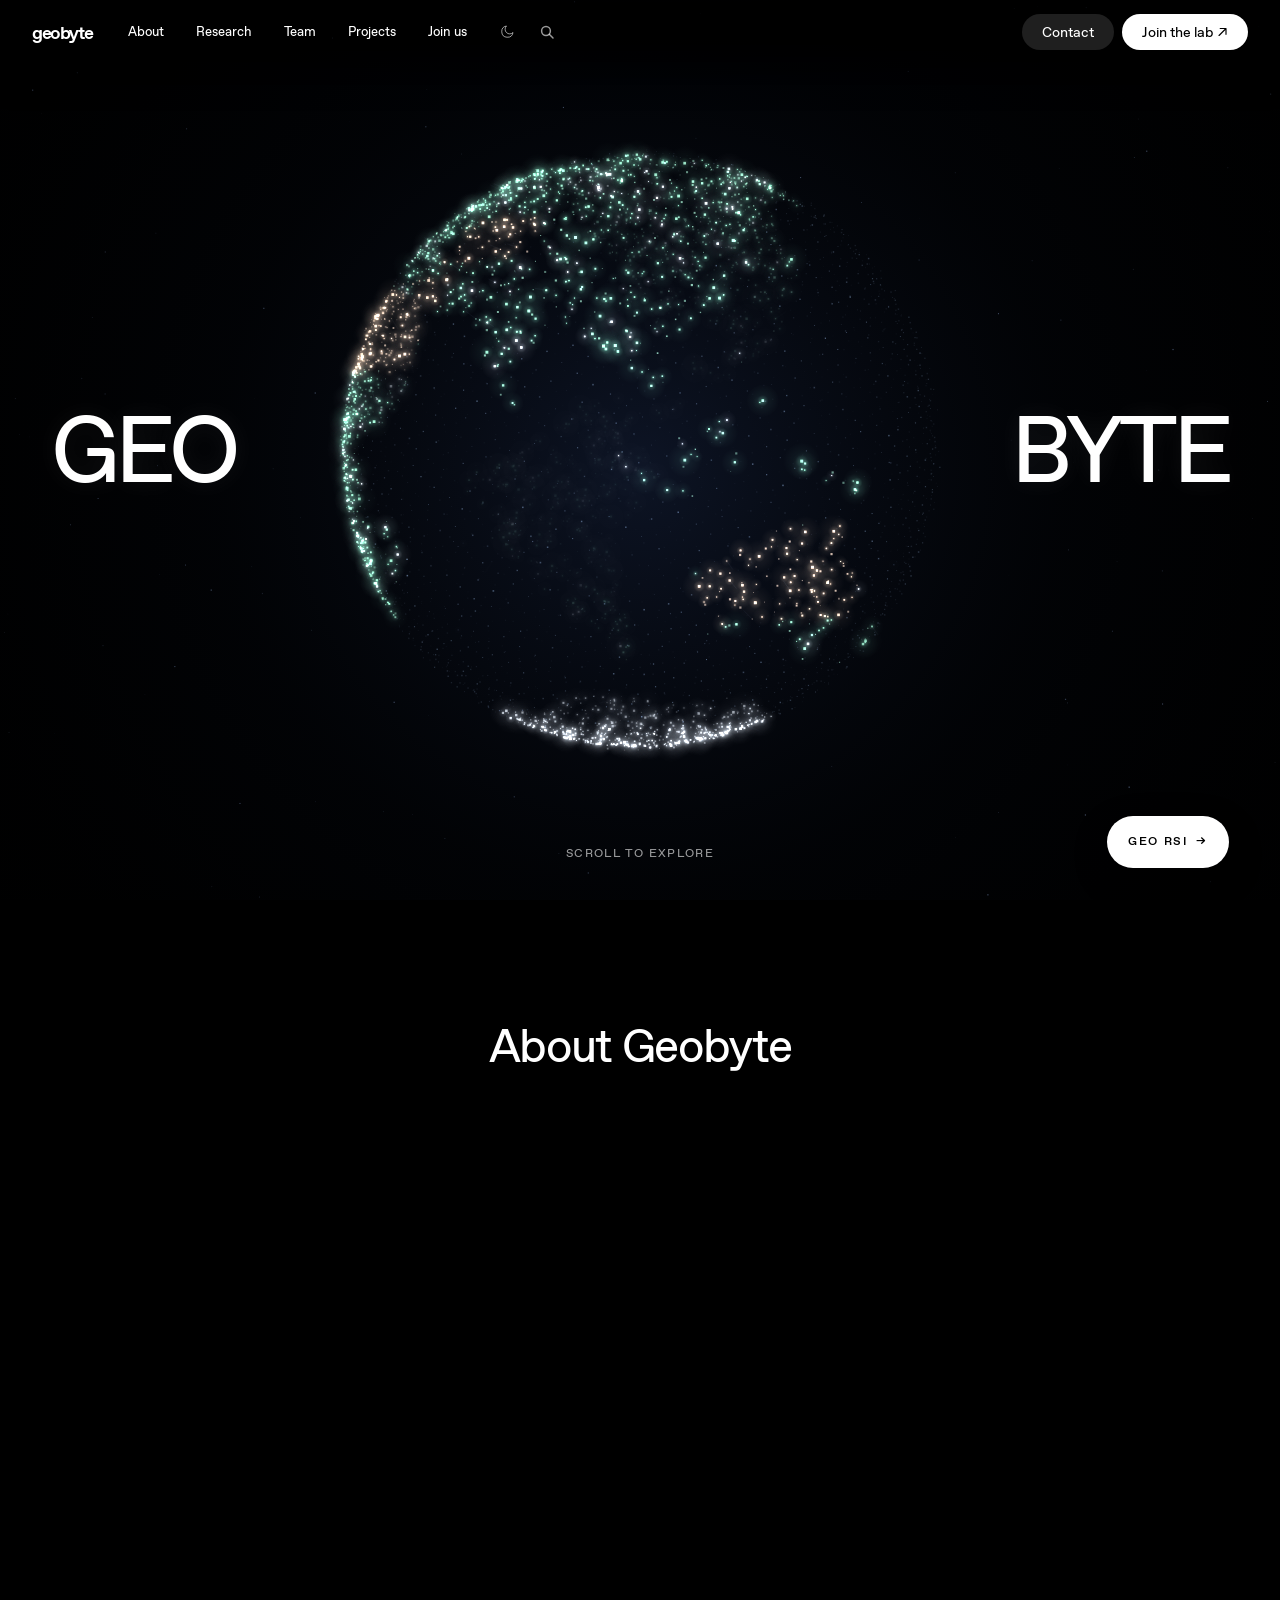
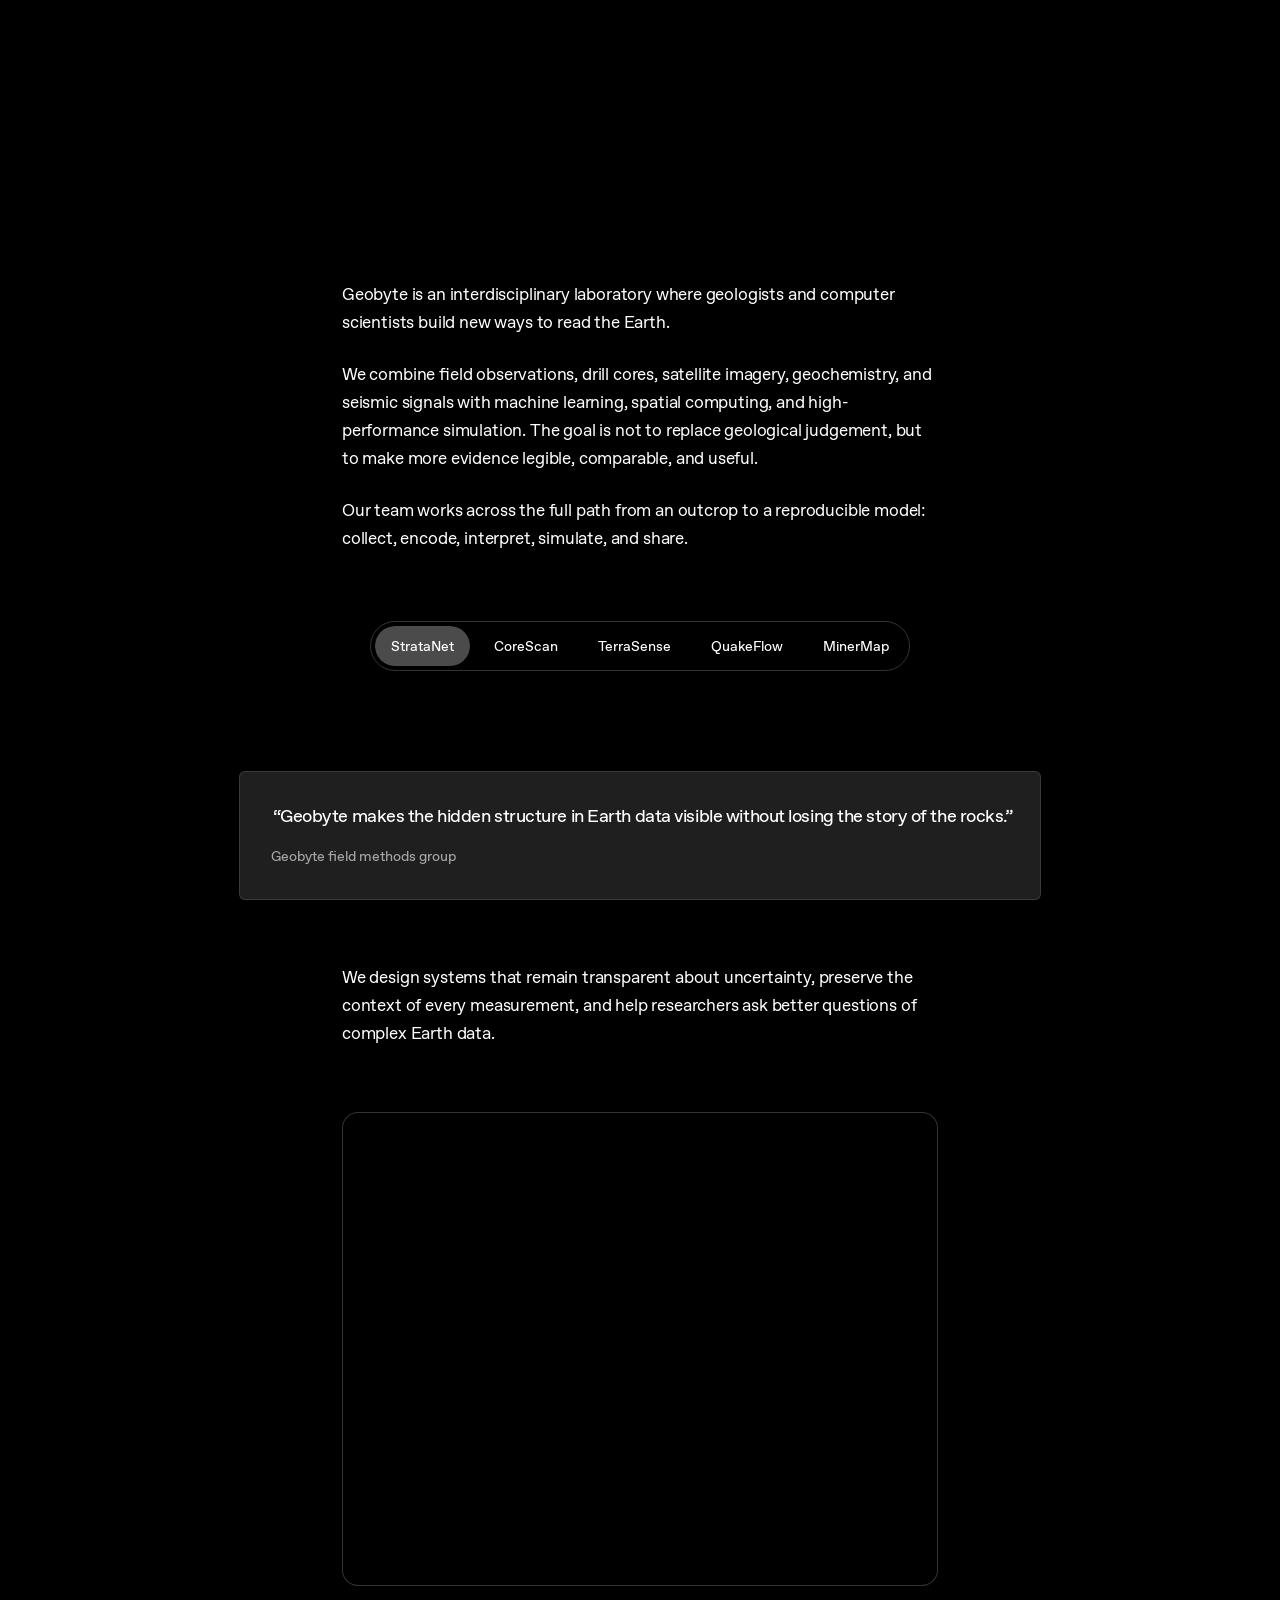
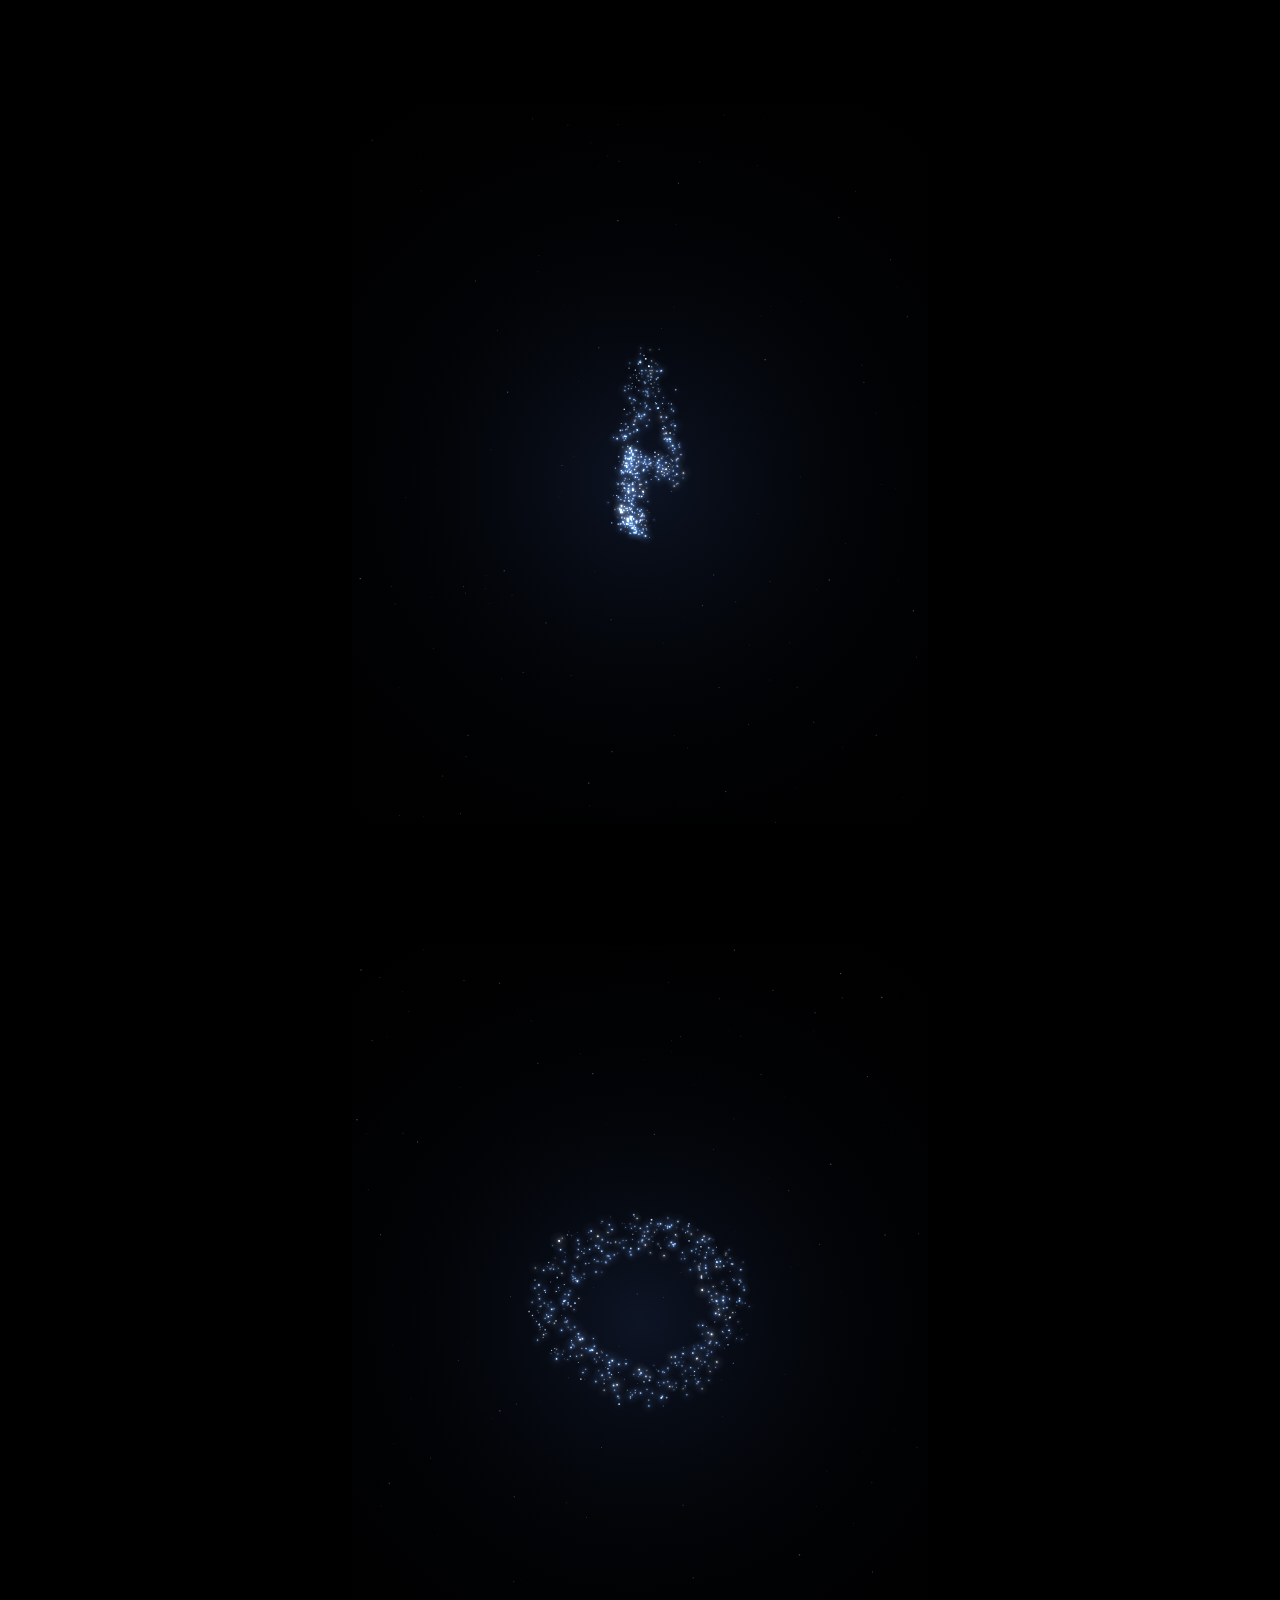
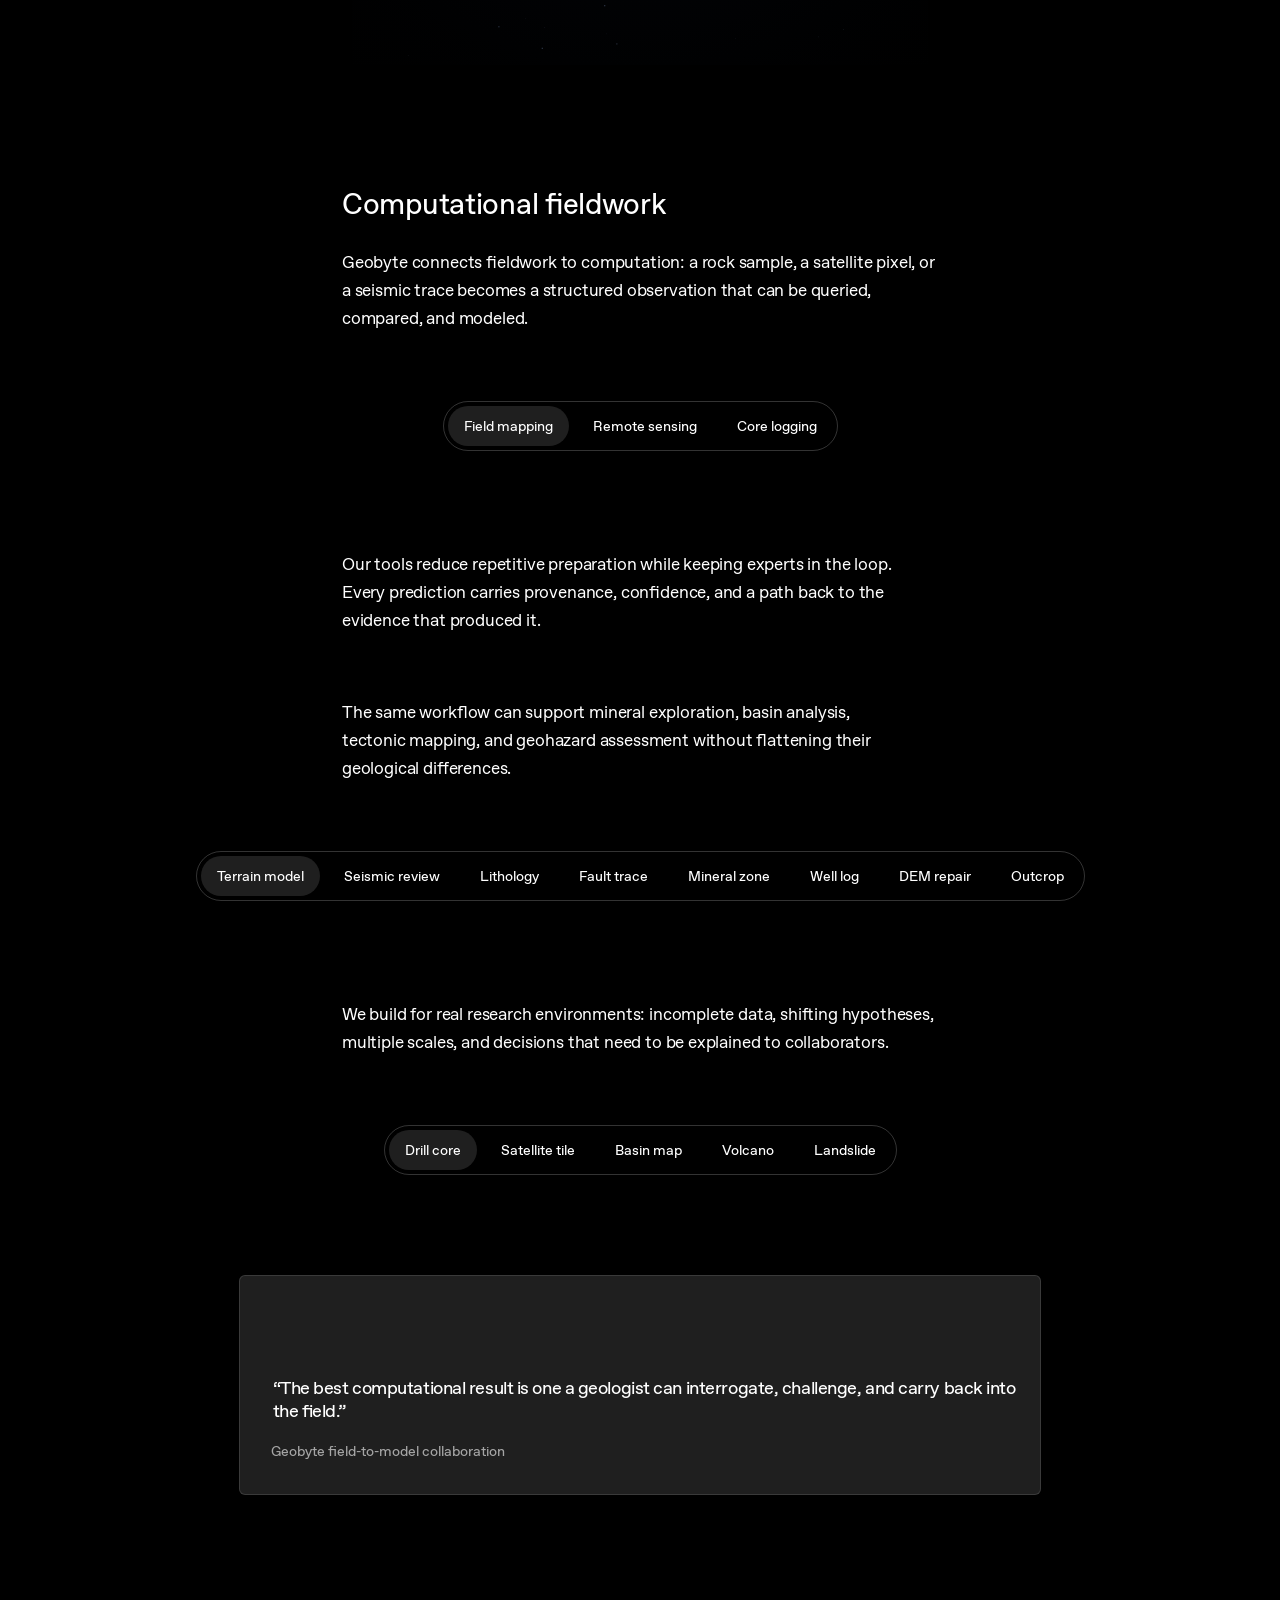
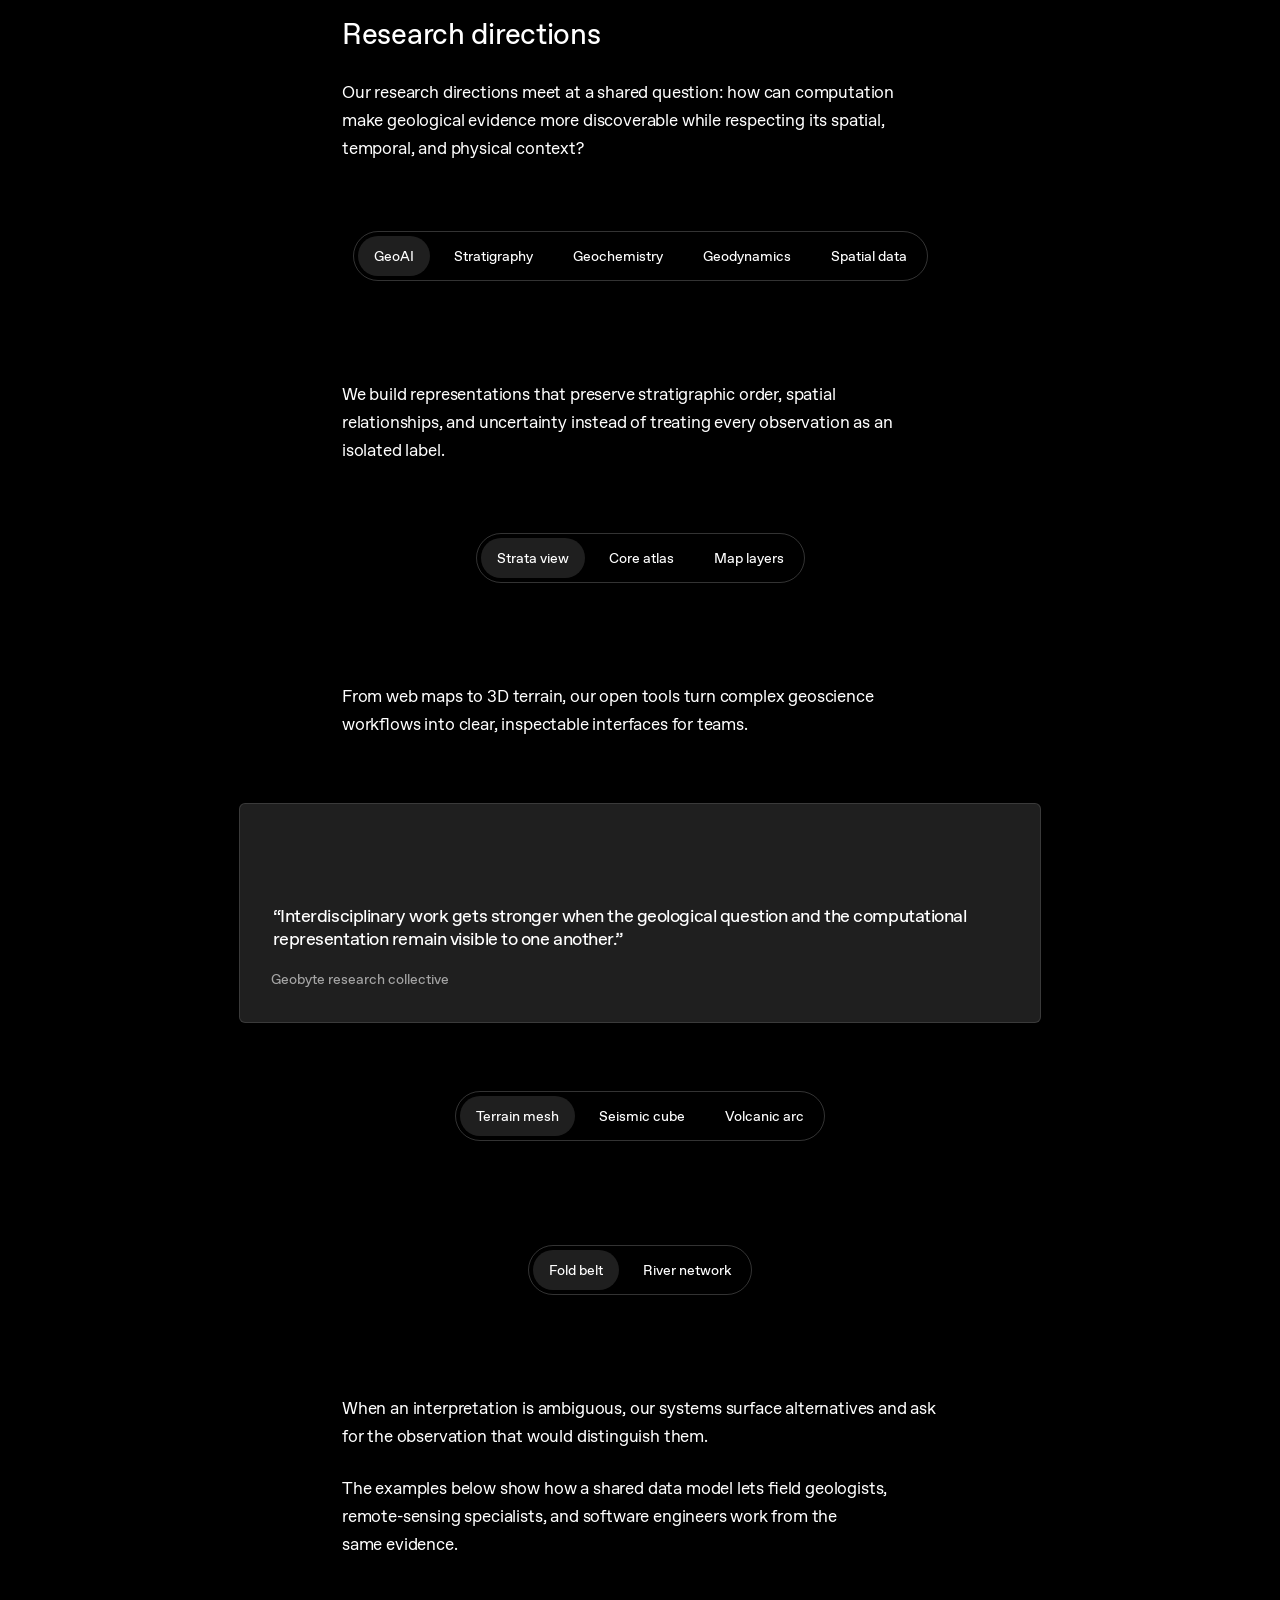
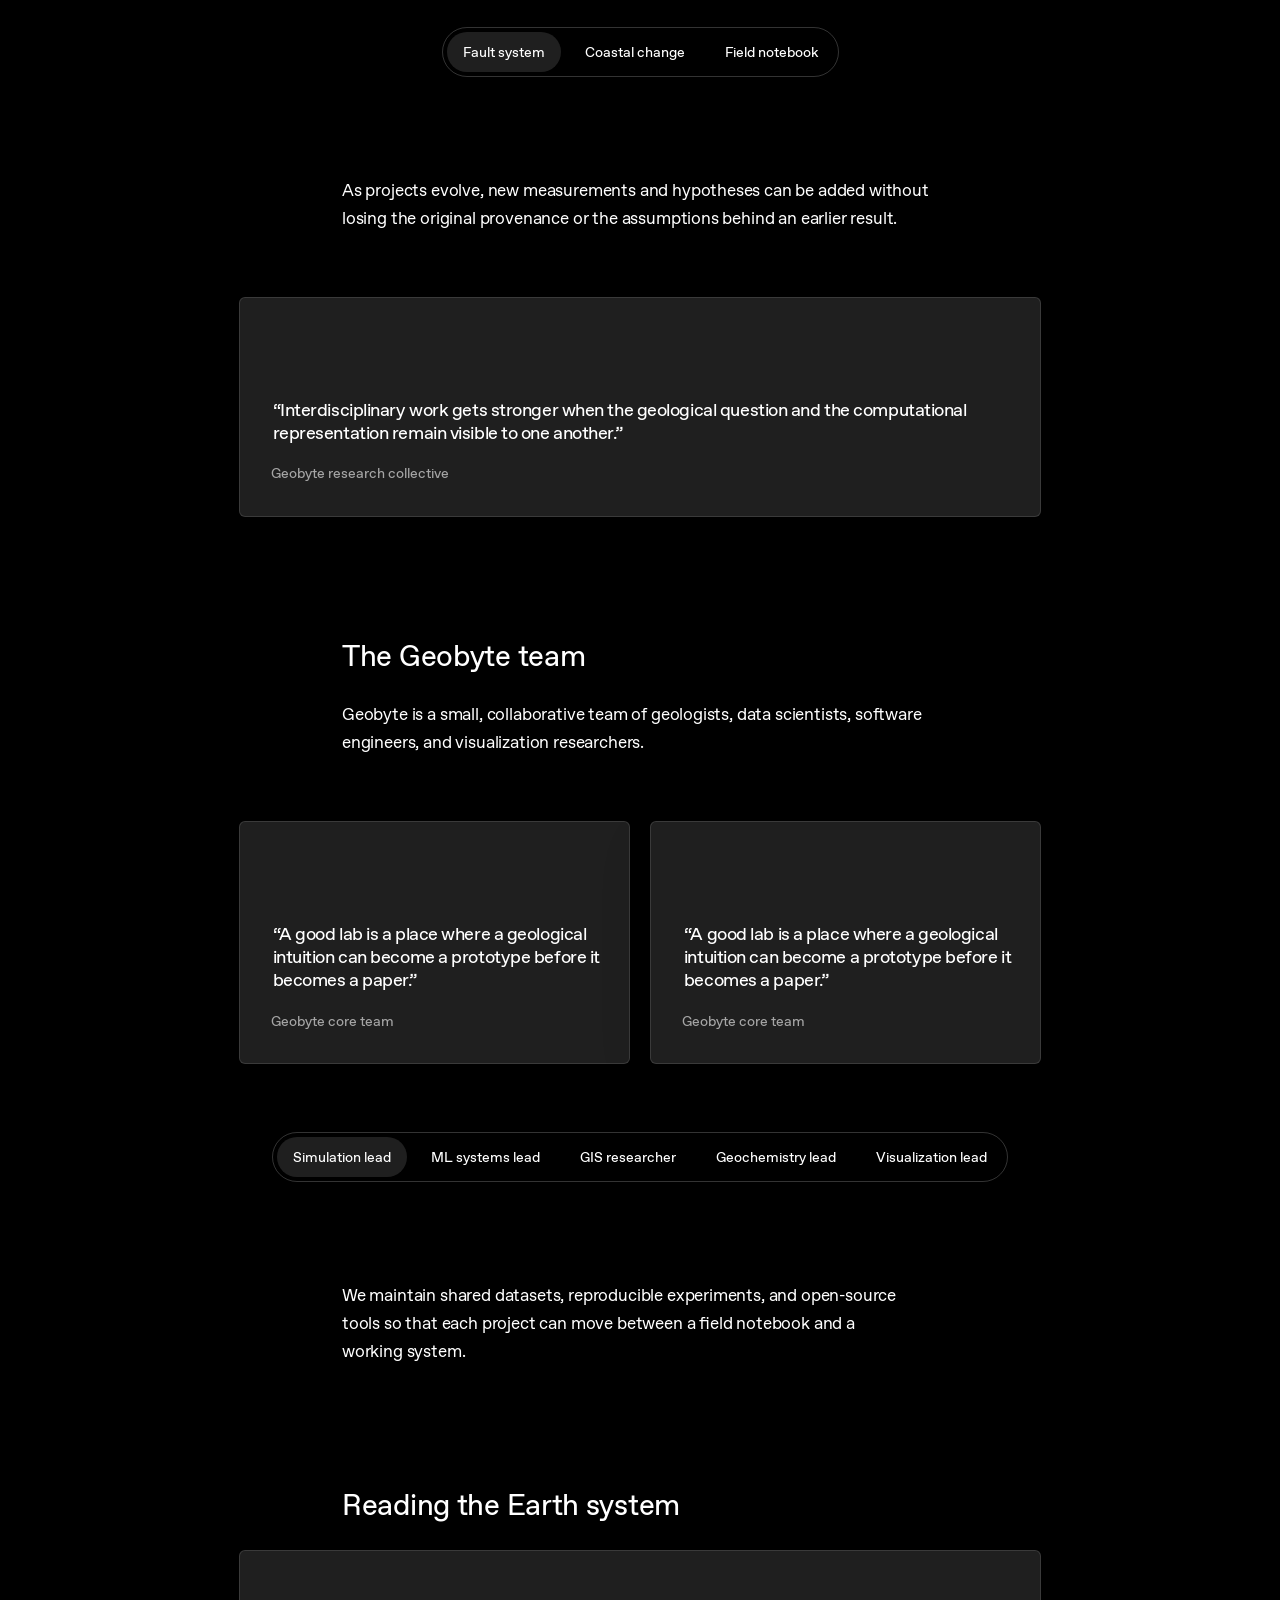
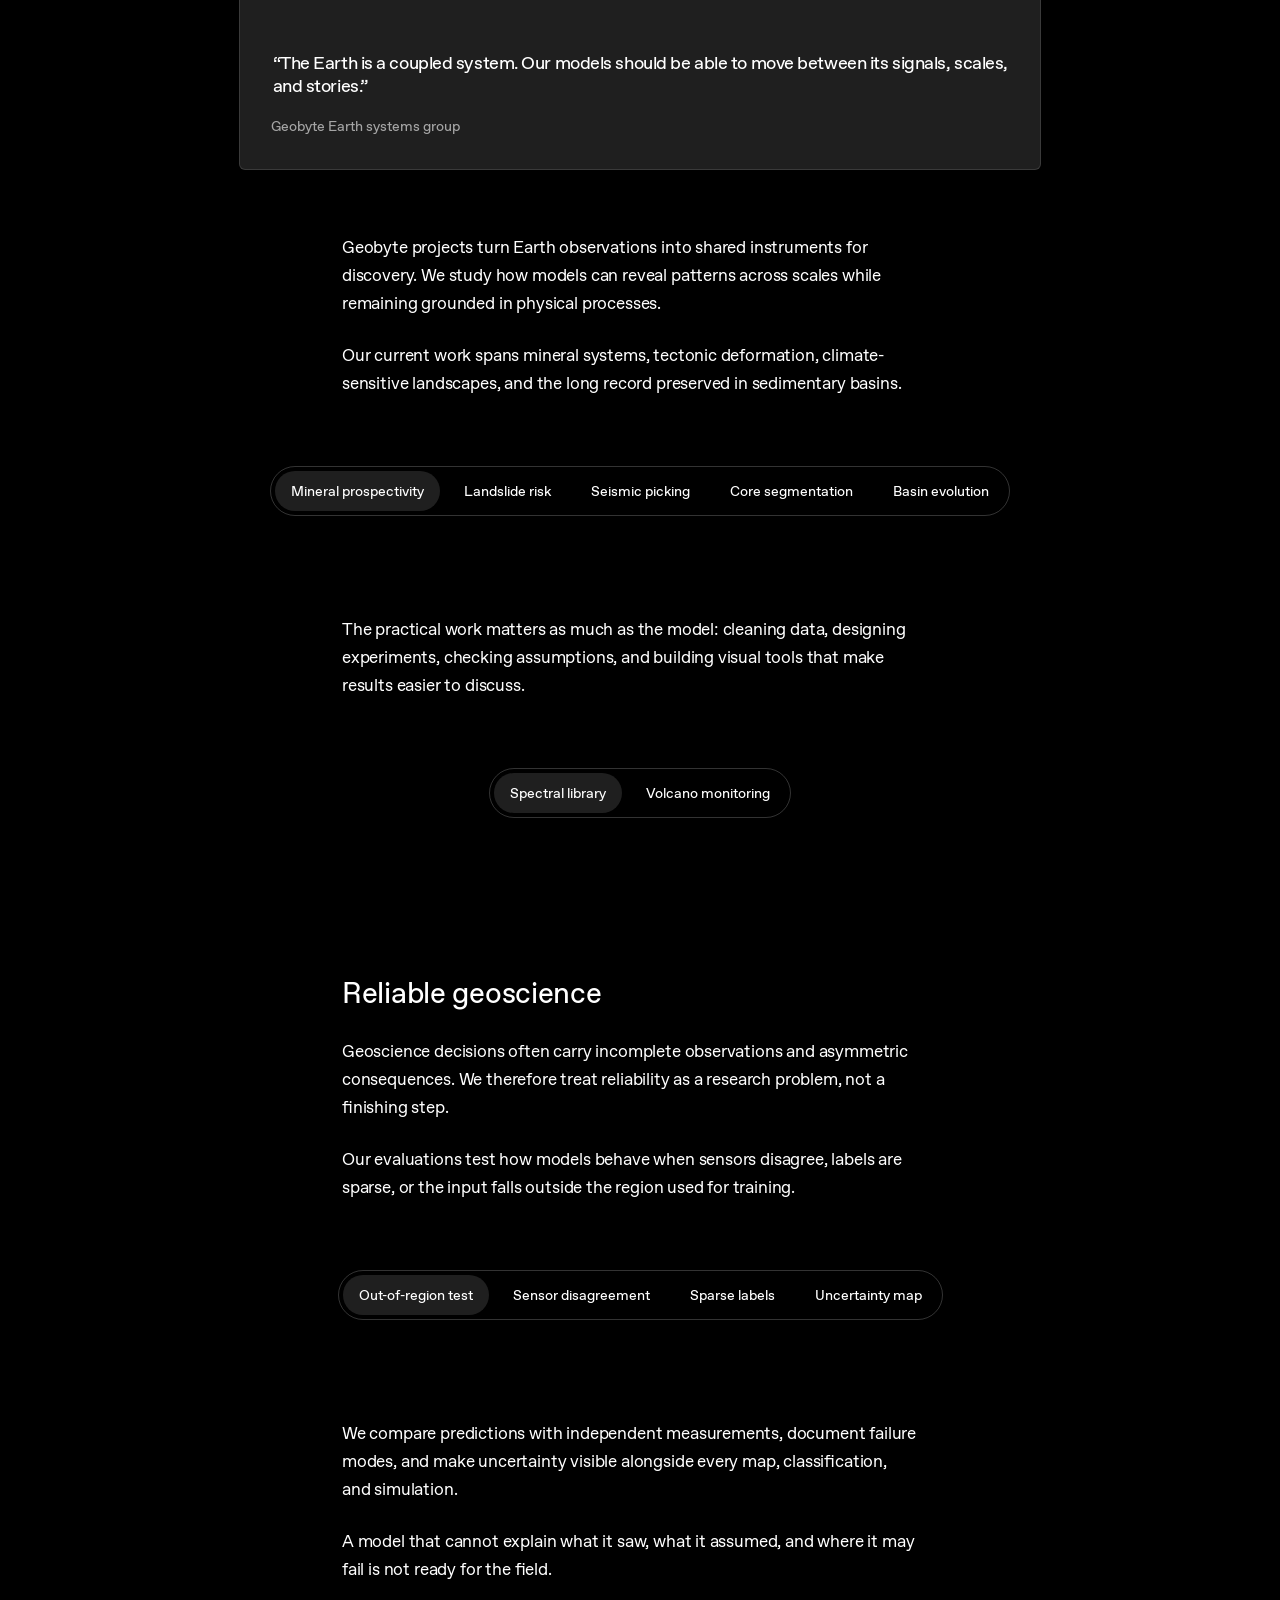
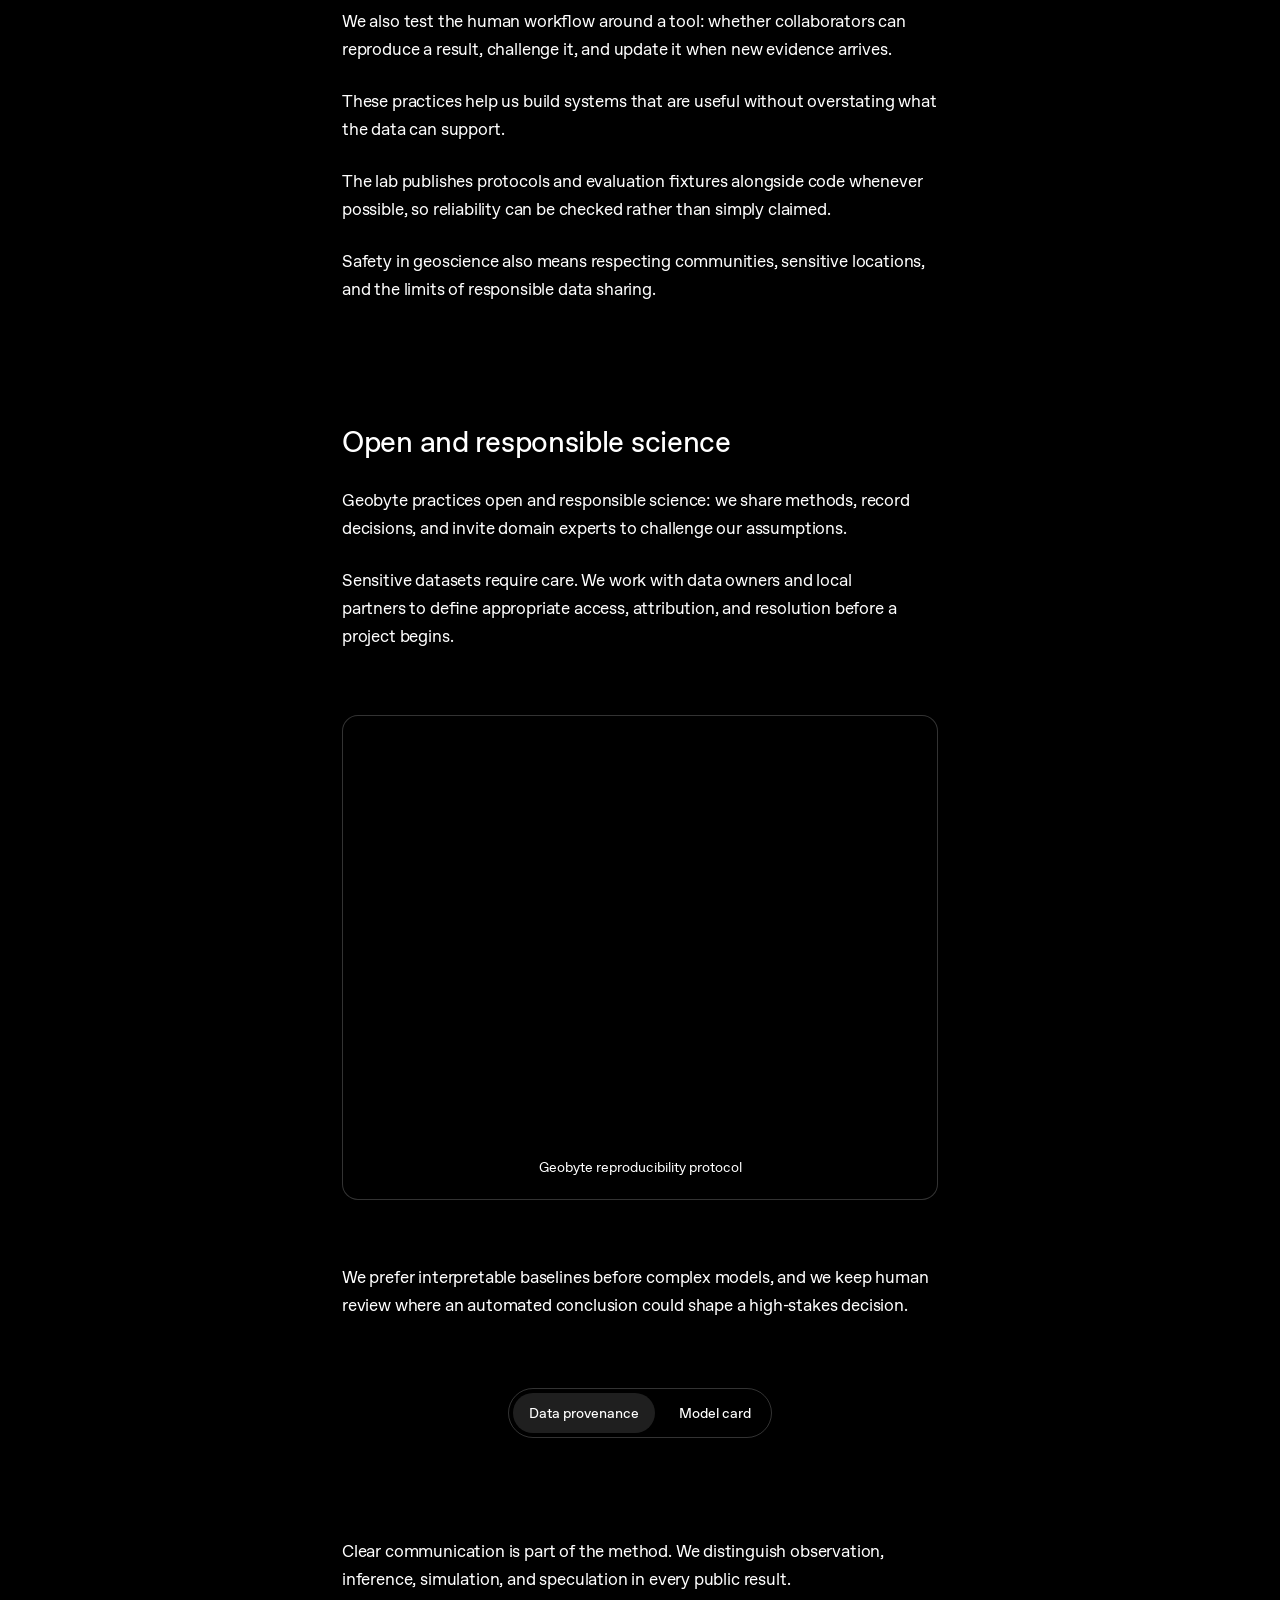
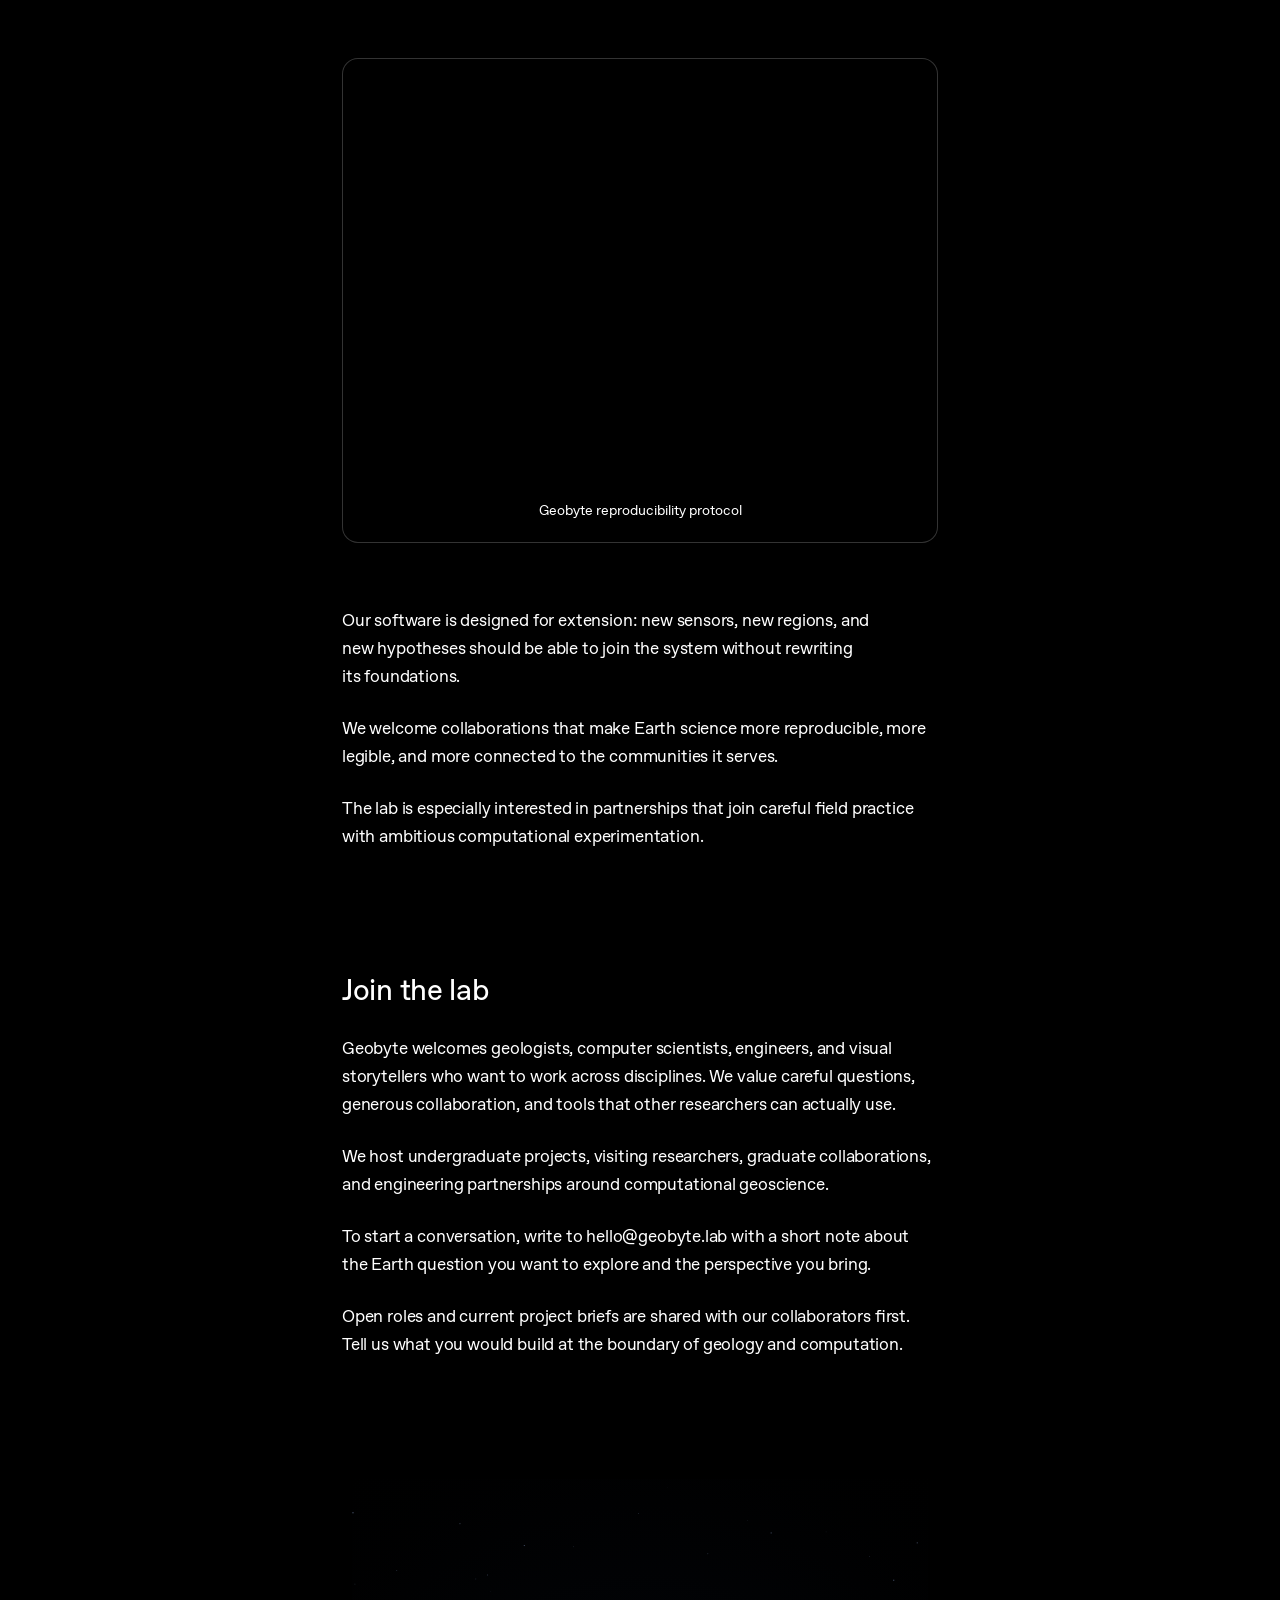
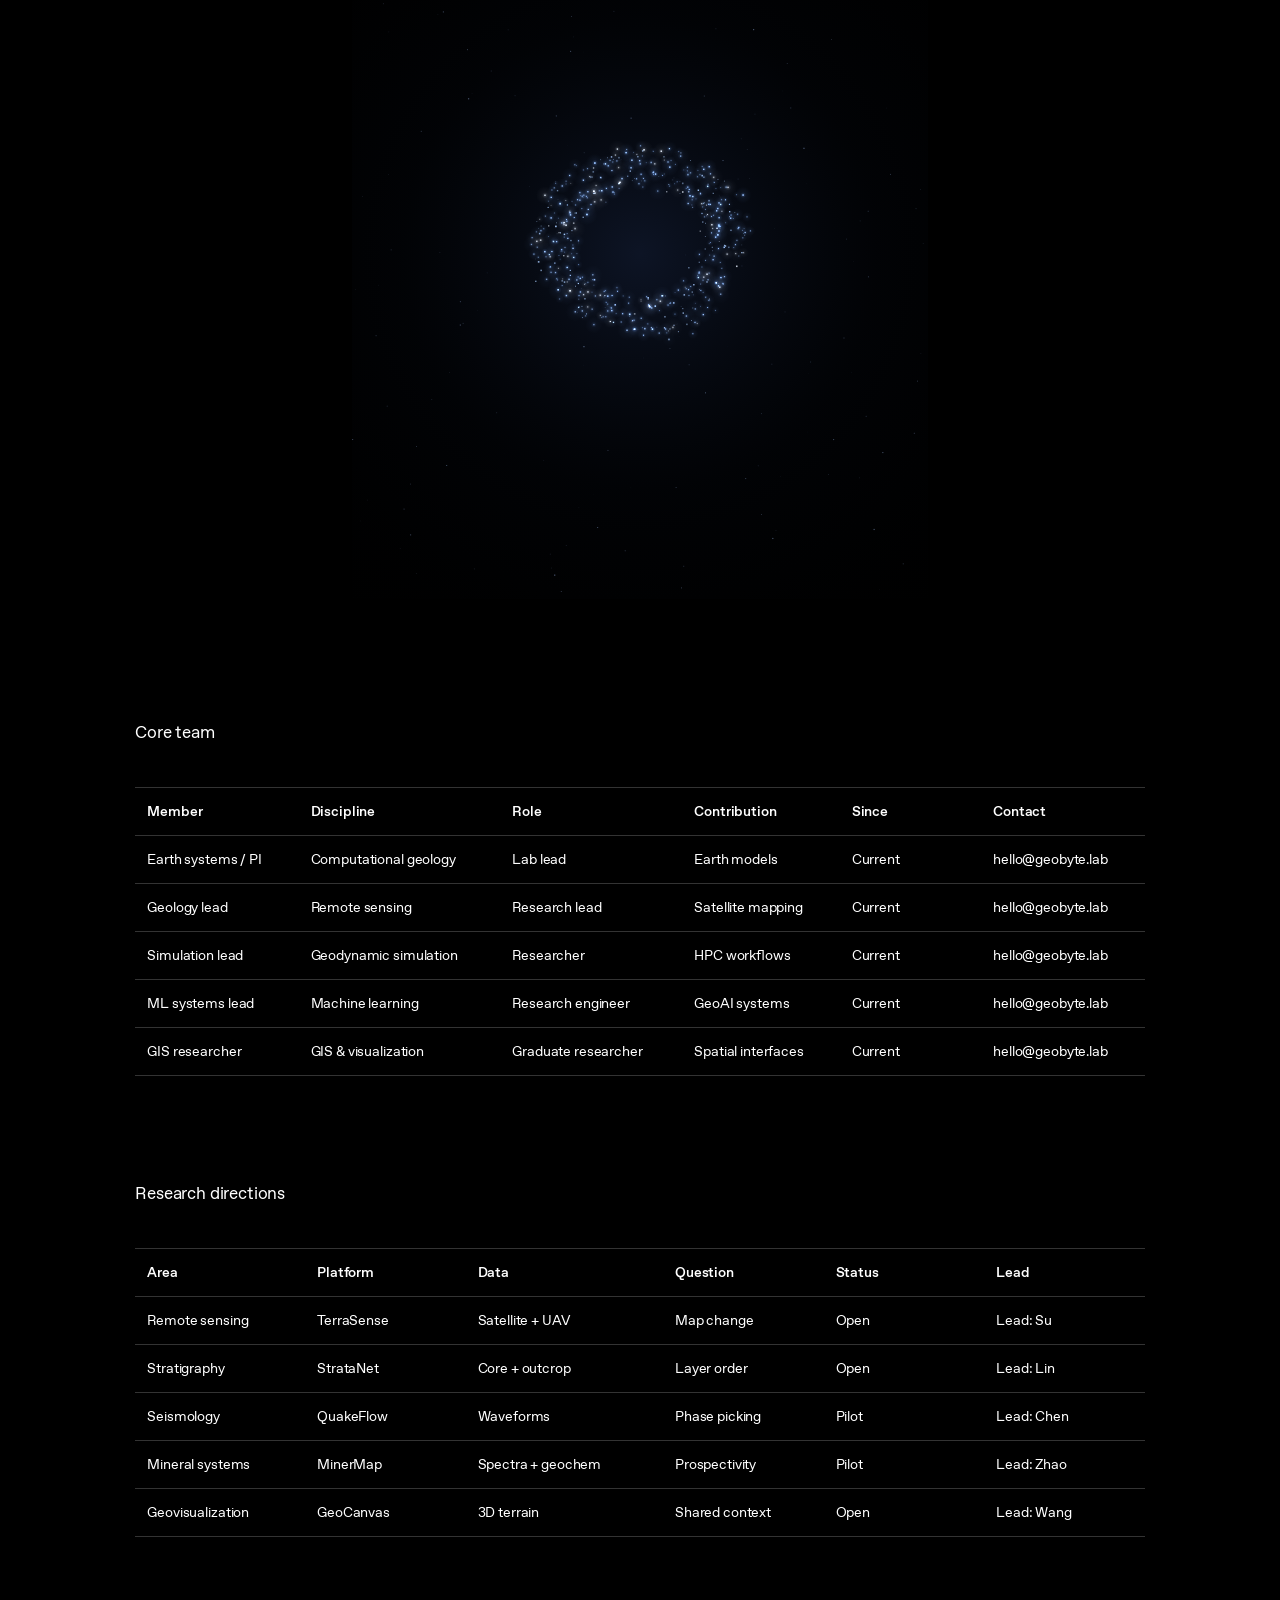
==== commit 407d2184: "Rename _next/…/chunks to styles/ The stylesheet folder kept the capture's original `_next/static/imm" ====
--- a/index.html
+++ b/index.html
@@ -1,5 +1,5 @@
 <!DOCTYPE html><!DOCTYPE html>
-<html data-dpl-id="dpl_2YhhXfxZajyQL8iAXsHFQWfghw2X" dir="ltr" lang="en" style="--document-width:100dvw;--nav-width:0px;--content-width:calc(var(--document-width) - var(--nav-width));--gutter-size:max(20px, calc((var(--document-width) - 68rem) / 2));--media-gutter-size:max(20px, calc((var(--document-width) - 1728px) / 2))"><head><meta charset="utf-8"/><link crossorigin="" href="/" rel="preconnect"/><meta content="width=device-width, initial-scale=1" name="viewport"/><link data-precedence="next" href="_next/static/immutable/chunks/2d_e1vds64ouo.css" rel="stylesheet"/><link data-precedence="next" href="_next/static/immutable/chunks/025xl3bqxvqx6.css" rel="stylesheet"/><link data-precedence="next" href="_next/static/immutable/chunks/1iarv0m1jl2oe.css" rel="stylesheet"/><link data-precedence="next" href="_next/static/immutable/chunks/3l2_cbfx5xjn1.css" rel="stylesheet"/><link data-precedence="next" href="_next/static/immutable/chunks/1c3l7ofa-vr4e.css" rel="stylesheet"/><link data-precedence="next" href="_next/static/immutable/chunks/1kvjjz1x6tgww.css" rel="stylesheet"/><link data-precedence="next" href="_next/static/immutable/chunks/3l0fumx68x--b.css" rel="stylesheet"/><link data-precedence="next" href="_next/static/immutable/chunks/371m1wkroup7c.css" rel="stylesheet"/><link data-precedence="next" href="_next/static/immutable/chunks/3k2g3v_uak-u1.css" rel="stylesheet"/><link data-precedence="next" href="_next/static/immutable/chunks/3joiz7zi61a_s.css" rel="stylesheet"/><link data-precedence="next" href="_next/static/immutable/chunks/0h-tu49j5vys7.css" rel="stylesheet"/><link data-precedence="next" href="_next/static/immutable/chunks/0j6dvdpebovbg.css" rel="stylesheet"/><link data-precedence="next" href="_next/static/immutable/chunks/3bdopauhhn_cb.css" rel="stylesheet"/><link data-precedence="next" href="_next/static/immutable/chunks/3ad5t-7a2gte4.css" rel="stylesheet"/><link data-precedence="next" href="_next/static/immutable/chunks/199w-v6wvp-zb.css" rel="stylesheet"/><link data-precedence="next" href="_next/static/immutable/chunks/011mcu7n6v7o0.css" rel="stylesheet"/><link data-precedence="next" href="_next/static/immutable/chunks/0whxqe136feku.css" rel="stylesheet"/><link data-precedence="next" href="_next/static/immutable/chunks/0y9_y8-vlpmn1.css" rel="stylesheet"/><link data-precedence="next" href="_next/static/immutable/chunks/0z4kdlkn__q_0.css" rel="stylesheet"/><link data-precedence="next" href="_next/static/immutable/chunks/3ylm567ah-m1r.css" rel="stylesheet"/><link data-precedence="next" href="_next/static/immutable/chunks/1vsqvqpe0lwsi.css" rel="stylesheet"/><link data-precedence="next" href="_next/static/immutable/chunks/1str9kb7mkyey.css" rel="stylesheet"/><link href="local-effects.css" rel="stylesheet"/><link href="assets/geobyte-mark.svg" rel="icon" type="image/svg+xml"/><title>Geobyte Lab: Geology × Computing</title><meta content="Geobyte is an interdisciplinary laboratory at the intersection of geology and computer science, building computational tools for understanding the Earth." name="description"/><meta content="index, follow" name="robots"/><meta content="index, follow" name="googlebot"/><link href="https://applex250.github.io/geobyte-site/index.html" rel="canonical"/><link href="https://applex250.github.io/geobyte-site/index.html" hreflang="en-US" rel="alternate"/><link href="https://applex250.github.io/geobyte-site/index.html" hreflang="x-default" rel="alternate"/><meta content="Geobyte Lab: Geology × Computing" property="og:title"/><meta content="An interdisciplinary lab using machine learning, remote sensing, and simulation to read the Earth system." property="og:description"/><meta content="https://applex250.github.io/geobyte-site/index.html" property="og:url"/><meta content="Geobyte" property="og:site_name"/><meta content="en-US" property="og:locale"/><meta content="assets/geobyte-demo.svg" property="og:image"/><meta content="assets/geobyte-demo.svg" property="og:image:secure_url"/><meta content="1600" property="og:image:width"/><meta content="900" property="og:image:height"/><meta content="website" property="og:type"/><meta content="summary_large_image" name="twitter:card"/><meta content="@geobyte_lab" name="twitter:site"/><meta content="Geobyte Lab: Geology × Computing" name="twitter:title"/><meta content="An interdisciplinary lab using machine learning, remote sensing, and simulation to read the Earth system." name="twitter:description"/><meta content="assets/geobyte-demo.svg" name="twitter:image"/><meta content="assets/geobyte-demo.svg" name="twitter:image:secure_url"/><meta content="1600" name="twitter:image:width"/><meta content="900" name="twitter:image:height"/></head><body class="text-p1 text-primary-100 dark bg-background" data-footer-variant="full"><!--geobyte-theme-boot--><script>(function(){try{if(localStorage.getItem('geobyte-theme')==='light'){document.documentElement.classList.add('light');document.body.classList.remove('dark');document.body.classList.add('light');}}catch(e){}try{if(!matchMedia('(prefers-reduced-motion: reduce)').matches){var d=JSON.parse(sessionStorage.getItem('geobyte-page-cover'));if(d&&d.color&&Date.now()-(d.at||0)<4000){var p=document.createElement('div');p.id='geobyte-cover';p.style.cssText='position:fixed;inset:0;z-index:9999;background:'+d.color;document.body.appendChild(p);setTimeout(function(){if(p.parentNode)p.remove();},2500);}}}catch(e){}})();</script><div hidden=""><!--$--><!--/$--></div><style data-dotcom-chart-theme-styles="shared">
+<html data-dpl-id="dpl_2YhhXfxZajyQL8iAXsHFQWfghw2X" dir="ltr" lang="en" style="--document-width:100dvw;--nav-width:0px;--content-width:calc(var(--document-width) - var(--nav-width));--gutter-size:max(20px, calc((var(--document-width) - 68rem) / 2));--media-gutter-size:max(20px, calc((var(--document-width) - 1728px) / 2))"><head><meta charset="utf-8"/><link crossorigin="" href="/" rel="preconnect"/><meta content="width=device-width, initial-scale=1" name="viewport"/><link data-precedence="next" href="styles/2d_e1vds64ouo.css" rel="stylesheet"/><link data-precedence="next" href="styles/025xl3bqxvqx6.css" rel="stylesheet"/><link data-precedence="next" href="styles/1iarv0m1jl2oe.css" rel="stylesheet"/><link data-precedence="next" href="styles/3l2_cbfx5xjn1.css" rel="stylesheet"/><link data-precedence="next" href="styles/1c3l7ofa-vr4e.css" rel="stylesheet"/><link data-precedence="next" href="styles/1kvjjz1x6tgww.css" rel="stylesheet"/><link data-precedence="next" href="styles/3l0fumx68x--b.css" rel="stylesheet"/><link data-precedence="next" href="styles/371m1wkroup7c.css" rel="stylesheet"/><link data-precedence="next" href="styles/3k2g3v_uak-u1.css" rel="stylesheet"/><link data-precedence="next" href="styles/3joiz7zi61a_s.css" rel="stylesheet"/><link data-precedence="next" href="styles/0h-tu49j5vys7.css" rel="stylesheet"/><link data-precedence="next" href="styles/0j6dvdpebovbg.css" rel="stylesheet"/><link data-precedence="next" href="styles/3bdopauhhn_cb.css" rel="stylesheet"/><link data-precedence="next" href="styles/3ad5t-7a2gte4.css" rel="stylesheet"/><link data-precedence="next" href="styles/199w-v6wvp-zb.css" rel="stylesheet"/><link data-precedence="next" href="styles/011mcu7n6v7o0.css" rel="stylesheet"/><link data-precedence="next" href="styles/0whxqe136feku.css" rel="stylesheet"/><link data-precedence="next" href="styles/0y9_y8-vlpmn1.css" rel="stylesheet"/><link data-precedence="next" href="styles/0z4kdlkn__q_0.css" rel="stylesheet"/><link data-precedence="next" href="styles/3ylm567ah-m1r.css" rel="stylesheet"/><link data-precedence="next" href="styles/1vsqvqpe0lwsi.css" rel="stylesheet"/><link data-precedence="next" href="styles/1str9kb7mkyey.css" rel="stylesheet"/><link href="local-effects.css" rel="stylesheet"/><link href="assets/geobyte-mark.svg" rel="icon" type="image/svg+xml"/><title>Geobyte Lab: Geology × Computing</title><meta content="Geobyte is an interdisciplinary laboratory at the intersection of geology and computer science, building computational tools for understanding the Earth." name="description"/><meta content="index, follow" name="robots"/><meta content="index, follow" name="googlebot"/><link href="https://applex250.github.io/geobyte-site/index.html" rel="canonical"/><link href="https://applex250.github.io/geobyte-site/index.html" hreflang="en-US" rel="alternate"/><link href="https://applex250.github.io/geobyte-site/index.html" hreflang="x-default" rel="alternate"/><meta content="Geobyte Lab: Geology × Computing" property="og:title"/><meta content="An interdisciplinary lab using machine learning, remote sensing, and simulation to read the Earth system." property="og:description"/><meta content="https://applex250.github.io/geobyte-site/index.html" property="og:url"/><meta content="Geobyte" property="og:site_name"/><meta content="en-US" property="og:locale"/><meta content="assets/geobyte-demo.svg" property="og:image"/><meta content="assets/geobyte-demo.svg" property="og:image:secure_url"/><meta content="1600" property="og:image:width"/><meta content="900" property="og:image:height"/><meta content="website" property="og:type"/><meta content="summary_large_image" name="twitter:card"/><meta content="@geobyte_lab" name="twitter:site"/><meta content="Geobyte Lab: Geology × Computing" name="twitter:title"/><meta content="An interdisciplinary lab using machine learning, remote sensing, and simulation to read the Earth system." name="twitter:description"/><meta content="assets/geobyte-demo.svg" name="twitter:image"/><meta content="assets/geobyte-demo.svg" name="twitter:image:secure_url"/><meta content="1600" name="twitter:image:width"/><meta content="900" name="twitter:image:height"/></head><body class="text-p1 text-primary-100 dark bg-background" data-footer-variant="full"><!--geobyte-theme-boot--><script>(function(){try{if(localStorage.getItem('geobyte-theme')==='light'){document.documentElement.classList.add('light');document.body.classList.remove('dark');document.body.classList.add('light');}}catch(e){}try{if(!matchMedia('(prefers-reduced-motion: reduce)').matches){var d=JSON.parse(sessionStorage.getItem('geobyte-page-cover'));if(d&&d.color&&Date.now()-(d.at||0)<4000){var p=document.createElement('div');p.id='geobyte-cover';p.style.cssText='position:fixed;inset:0;z-index:9999;background:'+d.color;document.body.appendChild(p);setTimeout(function(){if(p.parentNode)p.remove();},2500);}}}catch(e){}})();</script><div hidden=""><!--$--><!--/$--></div><style data-dotcom-chart-theme-styles="shared">
 .dotcom-chart-theme-scope[data-dotcom-chart-theme-provider-scope="_R_2knpfivb_"] {
   --dotcom-chart-color-background: var(--color-background);
   --dotcom-chart-color-foreground: var(--color-primary-solid-100);
--- a/styles/2d_e1vds64ouo.css
+++ b/styles/2d_e1vds64ouo.css
@@ -0,0 +1,37 @@
+.factoryEditorial-module__7vhR2G__heroGrid{padding:calc(var(--sci-chapter-entry,64px) + clamp(24px, 2.5vw, 32px)) 0 0;grid-template-columns:minmax(0,1fr);place-items:start center;display:grid}.factoryEditorial-module__7vhR2G__heroCopy{text-align:center;width:100%;min-width:0;max-width:910px}.factoryEditorial-module__7vhR2G__heroTitle{font-size:var(--type-h2-size);line-height:var(--type-h2-line);letter-spacing:var(--type-h2-track);font-weight:var(--type-h2-weight);text-wrap:balance;--type-h2-size:clamp(34px, 4.75vw, 58px);--type-h2-line:1.1;--type-h2-weight:var(--font-weight-normal);color:var(--sci-blue-800)}.factoryEditorial-module__7vhR2G__heroCopy .factoryEditorial-module__7vhR2G__heroLead,.factoryEditorial-module__7vhR2G__chapterHeader>p{font-size:var(--type-p1-size);line-height:var(--type-p1-line);letter-spacing:var(--type-p1-track);font-weight:var(--type-p1-weight);text-wrap:pretty}.factoryEditorial-module__7vhR2G__heroCopy .factoryEditorial-module__7vhR2G__heroLead{max-width:650px;color:var(--color-primary-100);margin-inline:auto;margin-top:25px!important}.factoryEditorial-module__7vhR2G__section{--sci-chapter-heading-entry:var(--factory-section-space,80px);--sci-subsection-entry:var(--factory-section-space,80px);padding-bottom:0}@media screen{.factoryEditorial-module__7vhR2G__section[data-story-transition=architecture]{margin-bottom:var(--sci-section-gap,40px);border-bottom:0}}.factoryEditorial-module__7vhR2G__evidence{--component-container-max-width:var(--sci-width);--component-container-gutter:0px;width:calc(100% - var(--sci-gutter) * 2);padding-top:clamp(40px,5vw,72px)}.factoryEditorial-module__7vhR2G__capabilityFigure{text-align:left;width:min(100%,910px);min-width:0;margin:clamp(24px,3vw,40px) auto 0}.factoryEditorial-module__7vhR2G__chapterHeader{max-width:760px;padding:var(--sci-chapter-content-gap,32px) 0 var(--factory-content-space,40px);text-align:center;gap:18px;margin-inline:auto;display:grid}.factoryEditorial-module__7vhR2G__chapterHeader>p{max-width:830px;color:var(--color-primary-100)}.factoryEditorial-module__7vhR2G__referenceWorkflow{width:100%;min-width:0}.factoryEditorial-module__7vhR2G__diagramHeader{width:100%;margin:0 auto var(--factory-content-space,40px);text-align:center}.factoryEditorial-module__7vhR2G__diagramHeader p{font-size:var(--type-p1-size);line-height:var(--type-p1-line);letter-spacing:var(--type-p1-track);font-weight:var(--type-p1-weight);max-width:760px;margin:var(--sci-chapter-content-gap,32px) auto 0;color:var(--color-text-secondary);text-wrap:pretty}.factoryEditorial-module__7vhR2G__building{padding-bottom:var(--sci-chapter-exit,clamp(52px, 6vw, 88px))}
+.CodeBlock-module__omZ69a__syntaxHighlight .hljs-keyword{color:var(--color-syntax-keyword,var(--color-syntax-keyword))}.CodeBlock-module__omZ69a__syntaxHighlight .hljs-number{color:var(--color-syntax-data,var(--color-syntax-data))}.CodeBlock-module__omZ69a__syntaxHighlight .hljs-string{color:var(--color-syntax-string,var(--color-syntax-string))}.CodeBlock-module__omZ69a__syntaxHighlight .hljs-comment{color:var(--color-syntax-comment,var(--color-syntax-comment))}.CodeBlock-module__omZ69a__syntaxHighlight .hljs-variable{color:var(--color-syntax-variable,var(--color-syntax-variable))}.CodeBlock-module__omZ69a__syntaxHighlight .hljs-title.function_{color:var(--color-syntax-function,var(--color-syntax-function))}.CodeBlock-module__omZ69a__syntaxHighlight .hljs-params{color:var(--color-syntax-string,var(--color-syntax-string))}.CodeBlock-module__omZ69a__syntaxHighlight .hljs-punctuation{color:var(--color-syntax-operator,var(--color-syntax-operator))}.CodeBlock-module__omZ69a__syntaxHighlight .hljs-built_in{color:var(--color-syntax-function,var(--color-syntax-function))}
+.FactoryFurtherReading-module__6XgrCq__section{scroll-margin-top:calc(var(--spacing) * 8);container:factory-further-reading/inline-size}.FactoryFurtherReading-module__6XgrCq__playCue{color:#fff;background:#0000007a}.FactoryFurtherReading-module__6XgrCq__section .FactoryFurtherReading-module__6XgrCq__reading{margin:32px auto 0}.FactoryFurtherReading-module__6XgrCq__metadata>*{text-box-trim:trim-both;text-box-edge:cap alphabetic}.FactoryFurtherReading-module__6XgrCq__featured:hover h4,.FactoryFurtherReading-module__6XgrCq__resourceLink:hover .FactoryFurtherReading-module__6XgrCq__resourceTitle{text-underline-offset:4px;text-decoration:underline}.FactoryFurtherReading-module__6XgrCq__featured:focus-visible,.FactoryFurtherReading-module__6XgrCq__resourceLink:focus-visible,.FactoryFurtherReading-module__6XgrCq__readMore:focus-visible{outline:2px solid var(--color-ring);outline-offset:4px}@container factory-further-reading (max-width:640px){.FactoryFurtherReading-module__6XgrCq__heading{margin-bottom:32px}.FactoryFurtherReading-module__6XgrCq__featured{gap:calc(var(--spacing) * 6);grid-template-columns:minmax(0,1fr);padding-right:0}.FactoryFurtherReading-module__6XgrCq__thumbnail{border-radius:5px 5px 0 0}.FactoryFurtherReading-module__6XgrCq__featuredCopy{padding:0 24px 24px}.FactoryFurtherReading-module__6XgrCq__section .FactoryFurtherReading-module__6XgrCq__reading{margin-top:calc(var(--spacing) * 4)}.FactoryFurtherReading-module__6XgrCq__resourceLink{gap:calc(var(--spacing) * 2);padding:calc(var(--spacing) * 6) 0;grid-template-columns:minmax(0,1fr)}.FactoryFurtherReading-module__6XgrCq__metadata{gap:var(--spacing) calc(var(--spacing) * 4);flex-wrap:wrap;padding-top:0;line-height:1.6;display:flex}.FactoryFurtherReading-module__6XgrCq__metadata>*{text-box-trim:none}}@media (max-width:767px){.FactoryFurtherReading-module__6XgrCq__section{margin-top:80px}.FactoryFurtherReading-module__6XgrCq__heading h3{font-size:var(--factory-subtitle-size,26px)}}
+.ui-module__PtZzUa__segmentedControl{--segment-size:32px;--segment-radius:8px;--segment-gutter:12px;--segment-font-size:14px;max-width:100%;min-height:var(--segment-size);border-radius:var(--segment-radius);background:var(--segmented-control-background,color-mix(in srgb, var(--sci-blue-800,#000944) 7%, transparent));font-family:var(--font-sans,inherit);font-size:var(--segment-font-size);scrollbar-width:none;flex-wrap:nowrap;gap:2px;padding:2px;font-weight:600;display:inline-flex;overflow-x:auto}.ui-module__PtZzUa__segmentedControl[data-size=sm]{--segment-size:28px;--segment-gutter:10px}.ui-module__PtZzUa__segmentedControl[data-size=lg]{--segment-size:36px}.ui-module__PtZzUa__segmentedControl[data-size=xl]{--segment-size:40px;--segment-radius:10px;--segment-gutter:14px}.ui-module__PtZzUa__segmentedControl[data-size="2xl"]{--segment-size:44px;--segment-radius:12px;--segment-gutter:16px;--segment-font-size:16px}.ui-module__PtZzUa__segmentedControl[data-block]{width:100%;display:flex}.ui-module__PtZzUa__segmentedControl[data-block] .ui-module__PtZzUa__segmentedOption{flex:1 1 0}.ui-module__PtZzUa__segmentedControl[data-pill]{--segment-radius:999px}.ui-module__PtZzUa__segmentedControl[data-variant=ghost]{background:0 0}.ui-module__PtZzUa__segmentedOption{cursor:pointer;flex:none;display:flex;position:relative}.ui-module__PtZzUa__segmentedInput{clip-path:inset(50%);white-space:nowrap;width:1px;height:1px;margin:-1px;position:absolute;overflow:hidden}.ui-module__PtZzUa__segmentedLabel{width:100%;min-height:calc(var(--segment-size) - 4px);padding-inline:var(--segment-gutter);border-radius:max(0px, calc(var(--segment-radius) - 2px));color:var(--color-text-secondary,var(--sci-blue-800,#000944));text-align:center;white-space:nowrap;justify-content:center;align-items:center;line-height:1.25;transition:background-color .15s,color .15s;display:flex}.ui-module__PtZzUa__segmentedInput:checked+.ui-module__PtZzUa__segmentedLabel{background:var(--segmented-control-thumb-background,var(--color-surface,white));color:var(--color-text-emphasis,var(--color-text,#000944));box-shadow:0 1px 3px #00094414}.ui-module__PtZzUa__segmentedInput:focus-visible+.ui-module__PtZzUa__segmentedLabel{outline:2px solid var(--color-ring,var(--sci-blue-800,#000944));outline-offset:-2px}.ui-module__PtZzUa__segmentedOption[data-disabled]{cursor:not-allowed;opacity:.5}@media (hover:hover) and (pointer:fine){.ui-module__PtZzUa__segmentedOption[data-state=off]:not([data-disabled]):hover .ui-module__PtZzUa__segmentedLabel{background:color-mix(in srgb, var(--sci-blue-800,#000944) 6%, transparent);color:var(--color-text,#000944)}}@media (prefers-reduced-motion:reduce){.ui-module__PtZzUa__segmentedLabel{transition:none}}
+.FactorySectionNavigation-module__U0f4la__navigation{z-index:20;width:fit-content;max-width:calc(100% - var(--sci-gutter,20px) * 2);overscroll-behavior-x:contain;scrollbar-width:none;border:1px solid var(--color-border);background:var(--color-surface);border-radius:999px;justify-content:start;gap:4px;margin:160px auto 0;padding:3px;display:flex;position:sticky;top:12px;overflow-x:auto}.FactorySectionNavigation-module__U0f4la__navigation a{min-height:40px;color:var(--color-text-emphasis);border-radius:999px;flex:none;align-items:center;gap:4px;padding:8px 16px;font-size:14px;line-height:1.4;text-decoration:none;display:flex}.FactorySectionNavigation-module__U0f4la__navigation a span{font-variant-numeric:tabular-nums;direction:ltr;unicode-bidi:isolate}.FactorySectionNavigation-module__U0f4la__navigation a span:after{content:"."}.FactorySectionNavigation-module__U0f4la__navigation a[aria-current],.FactorySectionNavigation-module__U0f4la__navigation a:hover{background:var(--color-surface-tertiary);color:var(--color-text-emphasis)}.FactorySectionNavigation-module__U0f4la__navigation a:focus-visible{outline:2px solid var(--color-brand-blue-500);outline-offset:-2px}.FactorySectionNavigation-module__U0f4la__page :is([id=the-defense-factory],[id=openai-case-study],[id=getting-started]),.FactorySectionNavigation-module__U0f4la__page.FactorySectionNavigation-module__U0f4la__page [id=factory-infrastructure]:target{scroll-margin-top:88px}.FactorySectionNavigation-module__U0f4la__page.FactorySectionNavigation-module__U0f4la__page [id=reference-architecture]:target{scroll-margin-top:calc(88px - var(--sci-chapter-heading-entry,0px))}@media (max-width:767px){.FactorySectionNavigation-module__U0f4la__navigation{margin-top:80px;top:8px}.FactorySectionNavigation-module__U0f4la__navigation a{padding:8px 12px;font-size:13px}}@media print{.FactorySectionNavigation-module__U0f4la__navigation{display:none}}
+.FactoryPlaybookCta-module__OyT3CG__pageClosingLayout #scientific-response{border-bottom:0;padding-bottom:0}.FactoryPlaybookCta-module__OyT3CG__section{margin-top:var(--factory-section-space,80px);scroll-margin-top:64px;container:factory-cta/inline-size}.FactoryPlaybookCta-module__OyT3CG__heading{margin:0 auto var(--factory-content-space,40px)}.FactoryPlaybookCta-module__OyT3CG__heading h2{--type-h2-size:var(--factory-title-size,64px);--type-h2-line:1.05;--type-h2-weight:var(--font-weight-normal);--type-h2-track:-.02em}.FactoryPlaybookCta-module__OyT3CG__heading .FactoryPlaybookCta-module__OyT3CG__introduction{margin:16px auto 0}.FactoryPlaybookCta-module__OyT3CG__step{grid-template-rows:subgrid;grid-row:span 3}.FactoryPlaybookCta-module__OyT3CG__copyTitle{font-size:var(--factory-copy-title-size,22px)}.FactoryPlaybookCta-module__OyT3CG__actionGroup{min-height:94px}.FactoryPlaybookCta-module__OyT3CG__action{background:var(--color-primary-100);height:auto;min-height:44px;color:var(--color-secondary-100);white-space:normal;border-radius:999px;gap:12px;padding:12px 20px;font-size:14px;line-height:20px}.FactoryPlaybookCta-module__OyT3CG__action:hover{background:var(--color-primary-80)}.FactoryPlaybookCta-module__OyT3CG__action:focus-visible{outline:2px solid var(--color-ring);outline-offset:4px}.FactoryPlaybookCta-module__OyT3CG__action:disabled{background:var(--color-surface-tertiary);color:var(--color-text-secondary);opacity:1;cursor:not-allowed}.FactoryPlaybookCta-module__OyT3CG__connector{top:calc(50% - 8px);width:16px;height:16px;color:var(--color-text-secondary);position:absolute;inset-inline-end:-25px}.FactoryPlaybookCta-module__OyT3CG__connector:is(:lang(ae),:lang(ar),:lang(arc),:lang(bcc),:lang(bqi),:lang(ckb),:lang(dv),:lang(fa),:lang(glk),:lang(he),:lang(ku),:lang(mzn),:lang(nqo),:lang(pnb),:lang(ps),:lang(sd),:lang(ug),:lang(ur),:lang(yi)){transform:scaleX(-1)}.FactoryPlaybookCta-module__OyT3CG__section .FactoryPlaybookCta-module__OyT3CG__customer{margin-top:64px}@container factory-cta (max-width:760px){.FactoryPlaybookCta-module__OyT3CG__heading{text-align:start;margin-bottom:32px}.FactoryPlaybookCta-module__OyT3CG__steps{grid-template-columns:minmax(0,1fr);gap:48px}.FactoryPlaybookCta-module__OyT3CG__step{grid-row:auto;grid-template-rows:auto 1fr auto;padding:24px}.FactoryPlaybookCta-module__OyT3CG__actionGroup{min-height:0}.FactoryPlaybookCta-module__OyT3CG__section .FactoryPlaybookCta-module__OyT3CG__customer{text-align:start;margin-top:32px}.FactoryPlaybookCta-module__OyT3CG__connector{top:calc(100% + 16px);inset-inline-end:calc(50% - 8px);transform:rotate(90deg)}.FactoryPlaybookCta-module__OyT3CG__connector:is(:lang(ae),:lang(ar),:lang(arc),:lang(bcc),:lang(bqi),:lang(ckb),:lang(dv),:lang(fa),:lang(glk),:lang(he),:lang(ku),:lang(mzn),:lang(nqo),:lang(pnb),:lang(ps),:lang(sd),:lang(ug),:lang(ur),:lang(yi)){top:calc(100% + 16px);inset-inline-end:calc(50% - 8px);transform:rotate(90deg)}}@media (max-width:767px){.FactoryPlaybookCta-module__OyT3CG__heading h2{--type-h2-size:var(--factory-title-size,36px);--type-h2-line:1.12}}@media print{.FactoryPlaybookCta-module__OyT3CG__section{margin-inline:0;-moz-column-break-inside:avoid;break-inside:avoid;width:100%;margin-top:48px;margin-bottom:0}}
+.ArchitectureTypes-module__3dw8rq__srOnly{clip-path:inset(50%);white-space:nowrap;border:0;width:1px;height:1px;padding:0;position:absolute;overflow:hidden}
+.Popover-module__8VsZRG__popoverEnterExitAnimations{transition-timing-function:var(--transition-timing-function-primary);--popover-enter-animation-name:enter;--popover-exit-animation-name:exit}.Popover-module__8VsZRG__popoverEnterExitAnimations[data-state=open]{--tw-enter-opacity:initial;--tw-enter-scale:initial;--tw-enter-rotate:initial;--tw-enter-translate-x:initial;--tw-enter-translate-y:initial;--tw-duration:var(--transition-duration-long,.4s);transition-duration:var(--transition-duration-long,.4s);transition-duration:var(--transition-duration-long);animation-name:Popover-module__8VsZRG__enter;animation-duration:.4s;animation-name:var(--popover-enter-animation-name)}.Popover-module__8VsZRG__popoverEnterExitAnimations[data-state=open][data-side=bottom]{--tw-enter-opacity:0;--tw-enter-translate-y:-.5rem}.Popover-module__8VsZRG__popoverEnterExitAnimations[data-state=open][data-side=top]{--tw-enter-opacity:0;--tw-enter-translate-y:.5rem}.Popover-module__8VsZRG__popoverEnterExitAnimations[data-state=open][data-side=left]{--tw-enter-opacity:0;--tw-enter-translate-x:.5rem}.Popover-module__8VsZRG__popoverEnterExitAnimations[data-state=open][data-side=right]{--tw-enter-opacity:0;--tw-enter-translate-x:-.5rem}.Popover-module__8VsZRG__popoverEnterExitAnimations[data-state=closed]{--tw-exit-opacity:initial;--tw-exit-scale:initial;--tw-exit-rotate:initial;--tw-exit-translate-x:initial;--tw-exit-translate-y:initial;--tw-duration:var(--transition-duration-short,.2s);transition-duration:var(--transition-duration-short,.2s);transition-duration:var(--transition-duration-short);animation-name:Popover-module__8VsZRG__exit;animation-duration:.2s;animation-name:var(--popover-exit-animation-name)}.Popover-module__8VsZRG__popoverEnterExitAnimations[data-state=closed][data-side=bottom]{--tw-exit-opacity:0;--tw-exit-translate-y:-.5rem}.Popover-module__8VsZRG__popoverEnterExitAnimations[data-state=closed][data-side=top]{--tw-exit-opacity:0;--tw-exit-translate-y:.5rem}.Popover-module__8VsZRG__popoverEnterExitAnimations[data-state=closed][data-side=left]{--tw-exit-opacity:0;--tw-exit-translate-x:.5rem}.Popover-module__8VsZRG__popoverEnterExitAnimations[data-state=closed][data-side=right]{--tw-exit-opacity:0;--tw-exit-translate-x:-.5rem}@property --tw-duration{syntax:"*";inherits:false}
+.ArchitectureToggletip-module__uaZ1Ka__trigger{min-width:0;min-height:24px;color:inherit;font:inherit;text-align:left;text-decoration-line:underline;text-decoration-style:dotted;-webkit-text-decoration-color:var(--lightningcss-light,#8f8f8f)var(--lightningcss-dark,var(--color-text-tertiary,var(--color-primary-solid-60)));text-decoration-color:var(--lightningcss-light,#8f8f8f)var(--lightningcss-dark,var(--color-text-tertiary,var(--color-primary-solid-60)));text-underline-offset:4px;cursor:pointer;pointer-events:auto;background:0 0;border:0;border-radius:2px;margin:-2px 0;padding:2px 0}.ArchitectureToggletip-module__uaZ1Ka__trigger>strong{font:inherit}.ArchitectureToggletip-module__uaZ1Ka__trigger:hover,.ArchitectureToggletip-module__uaZ1Ka__trigger[aria-expanded=true]{text-decoration-style:solid;text-decoration-color:currentColor}.ArchitectureToggletip-module__uaZ1Ka__trigger:focus-visible,.ArchitectureToggletip-module__uaZ1Ka__close:focus-visible,.ArchitectureToggletip-module__uaZ1Ka__links a:focus-visible{outline-offset:4px;outline:2px solid}.ArchitectureToggletip-module__uaZ1Ka__panel{box-sizing:border-box;width:min(328px,100vw - 24px);min-width:0;max-height:min(calc(100dvh - 24px), var(--radix-popover-content-available-height));overscroll-behavior:contain;border:1px solid var(--lightningcss-light,#cdcdcd)var(--lightningcss-dark,var(--color-border,var(--color-primary-12)));background:var(--lightningcss-light,#fff)var(--lightningcss-dark,var(--color-surface-secondary,var(--color-primary-solid-4)));color:var(--lightningcss-light,#000)var(--lightningcss-dark,var(--color-text-emphasis,var(--color-primary-100)));font-family:var(--font-sans);text-align:left;overflow-wrap:anywhere;pointer-events:auto;border-radius:12px;margin:0;padding:20px;overflow:auto;box-shadow:0 8px 28px var(--lightningcss-light,#0000001f)var(--lightningcss-dark,#00000073)}.ArchitectureToggletip-module__uaZ1Ka__panel:focus-visible{outline-offset:-1px;outline:1px solid}.ArchitectureToggletip-module__uaZ1Ka__panel[role=dialog][data-state=open]{animation-name:ArchitectureToggletip-module__uaZ1Ka__panel-enter}.ArchitectureToggletip-module__uaZ1Ka__panel[role=dialog][data-state=closed]{animation-name:ArchitectureToggletip-module__uaZ1Ka__panel-exit}@keyframes ArchitectureToggletip-module__uaZ1Ka__panel-enter{0%{opacity:var(--tw-enter-opacity,1);transform:translate3d(var(--tw-enter-translate-x,0), var(--tw-enter-translate-y,0), 0)}}@keyframes ArchitectureToggletip-module__uaZ1Ka__panel-exit{to{opacity:var(--tw-exit-opacity,1);transform:translate3d(var(--tw-exit-translate-x,0), var(--tw-exit-translate-y,0), 0)}}.ArchitectureToggletip-module__uaZ1Ka__panelHeader{align-items:flex-start;gap:12px;display:flex}.ArchitectureToggletip-module__uaZ1Ka__panelHeader>h4{color:inherit;font-size:15px;font-weight:var(--font-weight-medium);flex:1;margin:0;line-height:1.5}.ArchitectureToggletip-module__uaZ1Ka__close{width:28px;height:28px;color:var(--lightningcss-light,#5d5d5d)var(--lightningcss-dark,var(--color-text-secondary,var(--color-primary-solid-80)));font:inherit;cursor:pointer;background:0 0;border:0;border-radius:50%;flex:0 0 28px;justify-content:center;align-items:center;margin:-3px -4px 0 0;padding:0;font-size:22px;line-height:1;display:flex}.ArchitectureToggletip-module__uaZ1Ka__close:hover{background:var(--lightningcss-light,#f5f5f5)var(--lightningcss-dark,var(--color-surface-tertiary,var(--color-primary-solid-12)));color:var(--lightningcss-light,#000)var(--lightningcss-dark,var(--color-text-emphasis,var(--color-primary-100)))}.ArchitectureToggletip-module__uaZ1Ka__panel .ArchitectureToggletip-module__uaZ1Ka__description{color:var(--lightningcss-light,#5d5d5d)var(--lightningcss-dark,var(--color-text-secondary,var(--color-primary-solid-80)));margin:12px 0 0;font-size:14px;line-height:1.6}.ArchitectureToggletip-module__uaZ1Ka__panel .ArchitectureToggletip-module__uaZ1Ka__links{flex-direction:column;align-items:flex-start;gap:8px;margin:16px 0 0;padding:0;font-size:14px;line-height:1.6;list-style:none;display:flex}.ArchitectureToggletip-module__uaZ1Ka__links a{color:inherit;text-underline-offset:3px;border-radius:2px;padding-block:2px;text-decoration:underline;display:inline-block}.ArchitectureToggletip-module__uaZ1Ka__panel .ArchitectureToggletip-module__uaZ1Ka__origin{color:var(--lightningcss-light,#5d5d5d)var(--lightningcss-dark,var(--color-text-secondary,var(--color-primary-solid-80)));margin:4px 0 0;font-size:12px;line-height:1.5}.ArchitectureToggletip-module__uaZ1Ka__links .ArchitectureToggletip-module__uaZ1Ka__description{margin-top:6px}.ArchitectureToggletip-module__uaZ1Ka__links li+li:has(.ArchitectureToggletip-module__uaZ1Ka__description){border-top:1px solid var(--lightningcss-light,#dedede)var(--lightningcss-dark,var(--color-border,var(--color-primary-12)));margin-top:8px;padding-top:12px}@media (pointer:coarse){.ArchitectureToggletip-module__uaZ1Ka__trigger{min-height:40px}.ArchitectureToggletip-module__uaZ1Ka__close{flex-basis:40px;width:40px;height:40px}.ArchitectureToggletip-module__uaZ1Ka__links a{padding-block:8px}}@media print{.ArchitectureToggletip-module__uaZ1Ka__trigger{text-decoration:none}.ArchitectureToggletip-module__uaZ1Ka__panel{display:none}}
+.ArchitectureAnnotation-module__kWCCQG__trigger{min-height:24px;color:inherit;font:inherit;text-align:inherit;text-underline-offset:4px;cursor:pointer;background:0 0;border:0;border-radius:2px;margin:-2px 0;padding:2px 0;-webkit-text-decoration:underline dotted var(--lightningcss-light,#c2c2c2)var(--lightningcss-dark,#717171);text-decoration:underline dotted var(--lightningcss-light,#c2c2c2)var(--lightningcss-dark,#717171);text-decoration-thickness:1px}.ArchitectureAnnotation-module__kWCCQG__trigger:hover,.ArchitectureAnnotation-module__kWCCQG__trigger[aria-expanded=true]{text-decoration-color:var(--lightningcss-light,#929292)var(--lightningcss-dark,#a0a0a0)}.ArchitectureAnnotation-module__kWCCQG__trigger:focus-visible{outline:2px solid var(--color-ring,#0169cc);outline-offset:4px}.ArchitectureAnnotation-module__kWCCQG__panel{box-sizing:border-box;width:min(340px,100vw - 32px);min-width:0;max-height:min(calc(100dvh - 32px), var(--radix-popover-content-available-height));overscroll-behavior:contain;background:var(--lightningcss-light,#fff)var(--lightningcss-dark,var(--color-surface-secondary,#242424));color:var(--lightningcss-light,#181818)var(--lightningcss-dark,var(--color-text-emphasis,#f1f1f1));font-family:var(--font-sans);text-align:start;overflow-wrap:anywhere;border:1px solid var(--lightningcss-light,#dedede)var(--lightningcss-dark,#474747);border-radius:10px;padding:22px;overflow:auto;box-shadow:0 12px 40px var(--lightningcss-light,#00000026)var(--lightningcss-dark,#0006)}.ArchitectureAnnotation-module__kWCCQG__panel[data-state]{animation:none}.ArchitectureAnnotation-module__kWCCQG__panel[data-state=closed]{display:none}.ArchitectureAnnotation-module__kWCCQG__panel:focus-visible{outline-offset:-1px;outline:1px solid}.ArchitectureAnnotation-module__kWCCQG__panel .ArchitectureAnnotation-module__kWCCQG__description{color:inherit;margin:14px 0 0;font-size:14px;line-height:1.65}.ArchitectureAnnotation-module__kWCCQG__panel .ArchitectureAnnotation-module__kWCCQG__origin{color:var(--lightningcss-light,#646464)var(--lightningcss-dark,#bcbcbc);margin:8px 0 0;font-size:12px;line-height:1.5}.ArchitectureAnnotation-module__kWCCQG__panel .ArchitectureAnnotation-module__kWCCQG__links{gap:10px;margin:16px 0 0;padding:0;font-size:14px;list-style:none;display:grid}.ArchitectureAnnotation-module__kWCCQG__content>:first-child{margin-top:0}.ArchitectureAnnotation-module__kWCCQG__links a:focus-visible{outline:2px solid var(--color-ring,#0169cc);outline-offset:3px}@media (pointer:coarse){.ArchitectureAnnotation-module__kWCCQG__trigger{min-height:40px}}@media print{.ArchitectureAnnotation-module__kWCCQG__trigger{text-decoration:none}.ArchitectureAnnotation-module__kWCCQG__panel{display:none}}
+.ReferenceArchitectureDiagram-module__USP2FW__figure{--reference-ink:var(--lightningcss-light,#181818)var(--lightningcss-dark,var(--color-text-emphasis,var(--color-primary-100)));--reference-secondary:var(--lightningcss-light,#626262)var(--lightningcss-dark,var(--color-text-secondary,var(--color-primary-solid-80)));--reference-line:var(--lightningcss-light,#8f8f8f)var(--lightningcss-dark,var(--color-primary-solid-60));--reference-surface:var(--lightningcss-light,#fff)var(--lightningcss-dark,var(--color-surface,var(--color-background)));--reference-panel:var(--lightningcss-light,#f7f7f8)var(--lightningcss-dark,var(--color-surface-secondary,var(--color-primary-solid-4)));--reference-border:var(--lightningcss-light,#dedede)var(--lightningcss-dark,var(--color-border,var(--color-primary-12)));min-width:0;font-family:var(--font-sans);margin:0;container-type:inline-size}.ReferenceArchitectureDiagram-module__USP2FW__figure,.ReferenceArchitectureDiagram-module__USP2FW__figure *{box-sizing:border-box}.ReferenceArchitectureDiagram-module__USP2FW__descriptionPanel{border:1px solid var(--reference-border);background:var(--reference-panel);text-align:left;border-bottom:0;border-radius:8px 8px 0 0;padding:24px 32px}.ReferenceArchitectureDiagram-module__USP2FW__figure .ReferenceArchitectureDiagram-module__USP2FW__descriptionCopy{font-size:var(--type-p1-size);line-height:var(--type-p1-line);letter-spacing:var(--type-p1-track);font-weight:var(--type-p1-weight);text-wrap:pretty;color:var(--color-primary-100);margin:0}.ReferenceArchitectureDiagram-module__USP2FW__viewport{overscroll-behavior-x:contain;border:1px solid var(--reference-border);background:var(--reference-surface);scrollbar-color:var(--lightningcss-light,#a5a5a5)var(--lightningcss-dark,var(--color-primary-solid-44)) var(--lightningcss-light,#f4f4f4)var(--lightningcss-dark,var(--reference-panel));scrollbar-width:thin;border-radius:0 0 8px 8px;width:100%;min-width:0;max-width:100%;overflow:auto}.ReferenceArchitectureDiagram-module__USP2FW__viewport:focus-visible{outline:2px solid var(--color-ring,#0169cc);outline-offset:3px}.ReferenceArchitectureDiagram-module__USP2FW__canvas{width:100%;min-width:1080px;color:var(--reference-ink);background-image:radial-gradient(var(--lightningcss-light,#dcdcdc)var(--lightningcss-dark,var(--color-border,var(--color-primary-12))) .75px, transparent .75px);background-position:3px 3px;background-size:8px 8px;position:relative}.ReferenceArchitectureDiagram-module__USP2FW__connections{pointer-events:none;width:100%;height:100%;position:absolute;inset:0;overflow:visible}.ReferenceArchitectureDiagram-module__USP2FW__connection,.ReferenceArchitectureDiagram-module__USP2FW__arrow{fill:none;stroke:var(--reference-line);stroke-width:1.25px;stroke-linecap:round;stroke-linejoin:miter}.ReferenceArchitectureDiagram-module__USP2FW__divider{fill:none;stroke:var(--lightningcss-light,#e1e1e1)var(--lightningcss-dark,var(--color-border-subtle,var(--color-primary-12)));stroke-width:1px}.ReferenceArchitectureDiagram-module__USP2FW__junction{fill:var(--reference-line)}.ReferenceArchitectureDiagram-module__USP2FW__laneTitle{width:33.3333%;color:var(--reference-secondary);font:13px/1.5 var(--font-mono);text-align:center;margin:0;position:absolute;top:28px;left:0}.ReferenceArchitectureDiagram-module__USP2FW__labelSurface{background:var(--reference-surface);padding:0 4px;display:inline-block}.ReferenceArchitectureDiagram-module__USP2FW__node,.ReferenceArchitectureDiagram-module__USP2FW__environment{position:absolute}.ReferenceArchitectureDiagram-module__USP2FW__environment{border:1px dashed var(--lightningcss-light,#a1a1a1)var(--lightningcss-dark,var(--color-primary-solid-44));border-radius:8px}.ReferenceArchitectureDiagram-module__USP2FW__environmentHeading{background:var(--reference-surface);border-radius:7px 7px 0 0;gap:4px;padding:12px 16px 0;display:grid}.ReferenceArchitectureDiagram-module__USP2FW__environmentHeading>p{color:var(--reference-secondary);font:13px/1.5 var(--font-mono);margin:0}.ReferenceArchitectureDiagram-module__USP2FW__environmentSubheading{color:var(--reference-secondary);flex-wrap:wrap;justify-content:space-between;align-items:baseline;gap:2px 10px;font-size:13px;line-height:1.5;display:flex}.ReferenceArchitectureDiagram-module__USP2FW__environmentSubheading>span{min-width:0}.ReferenceArchitectureDiagram-module__USP2FW__environmentTrigger{color:inherit;font:inherit;text-align:inherit;text-underline-offset:4px;cursor:pointer;background:0 0;border:0;padding:0;-webkit-text-decoration:underline dotted;text-decoration:underline dotted}.ReferenceArchitectureDiagram-module__USP2FW__environmentTrigger:focus-visible{outline:2px solid var(--color-ring,#0169cc);outline-offset:3px}.ReferenceArchitectureDiagram-module__USP2FW__card,.ReferenceArchitectureDiagram-module__USP2FW__swatch{--reference-card-background:var(--reference-panel);--reference-card-border:var(--lightningcss-light,#d0d0d4)var(--lightningcss-dark,var(--color-border,var(--color-primary-12)))}.ReferenceArchitectureDiagram-module__USP2FW__card{border:1px solid var(--reference-card-border);background:var(--reference-card-background);width:100%;min-width:0;height:100%;color:var(--reference-ink);font:inherit;text-align:left;border-radius:8px;flex-direction:column;justify-content:center;gap:6px;margin:0;padding:10px 16px;display:flex;position:relative}button.ReferenceArchitectureDiagram-module__USP2FW__card{appearance:none;cursor:pointer;transition:background-color var(--transition-duration-short,.2s) ease-in-out, border-color var(--transition-duration-short,.2s) ease-in-out}.ReferenceArchitectureDiagram-module__USP2FW__card[data-reference-type=third-party],.ReferenceArchitectureDiagram-module__USP2FW__swatch[data-reference-type=third-party]{--reference-card-border:var(--color-brand-blue-100);--reference-card-background:var(--factory-accent-subtle,var(--color-brand-blue-50))}.ReferenceArchitectureDiagram-module__USP2FW__card[data-reference-type=openai],.ReferenceArchitectureDiagram-module__USP2FW__swatch[data-reference-type=openai]{--reference-card-border:var(--lightningcss-light,#262626)var(--lightningcss-dark,var(--color-primary-solid-44));--reference-card-background:var(--reference-surface);border-width:1.5px}.ReferenceArchitectureDiagram-module__USP2FW__card[data-reference-type=skill],.ReferenceArchitectureDiagram-module__USP2FW__swatch[data-reference-type=skill]{--reference-card-border:var(--lightningcss-light,var(--color-primitive-purple-100,#c9b1f6))var(--lightningcss-dark,var(--color-brand-purple-300));--reference-card-background:var(--lightningcss-light,var(--color-primitive-purple-50,#ede5fc))var(--lightningcss-dark,var(--color-brand-purple-50))}button.ReferenceArchitectureDiagram-module__USP2FW__card:focus-visible,button.ReferenceArchitectureDiagram-module__USP2FW__card[data-state=open]{border-color:var(--reference-card-border)}@supports (color:color-mix(in lab, red, red)){button.ReferenceArchitectureDiagram-module__USP2FW__card:focus-visible,button.ReferenceArchitectureDiagram-module__USP2FW__card[data-state=open]{border-color:color-mix(in srgb, var(--reference-card-border) 72%, var(--reference-ink))}}button.ReferenceArchitectureDiagram-module__USP2FW__card:focus-visible,button.ReferenceArchitectureDiagram-module__USP2FW__card[data-state=open]{background-color:var(--reference-card-background)}@supports (color:color-mix(in lab, red, red)){button.ReferenceArchitectureDiagram-module__USP2FW__card:focus-visible,button.ReferenceArchitectureDiagram-module__USP2FW__card[data-state=open]{background-color:color-mix(in srgb, var(--reference-card-background) 96%, var(--reference-ink))}}button.ReferenceArchitectureDiagram-module__USP2FW__card:focus-visible{outline:2px solid var(--color-ring,#0169cc);outline-offset:3px}@media (hover:hover){button.ReferenceArchitectureDiagram-module__USP2FW__card:hover{border-color:var(--reference-card-border)}@supports (color:color-mix(in lab, red, red)){button.ReferenceArchitectureDiagram-module__USP2FW__card:hover{border-color:color-mix(in srgb, var(--reference-card-border) 72%, var(--reference-ink))}}button.ReferenceArchitectureDiagram-module__USP2FW__card:hover{background-color:var(--reference-card-background)}@supports (color:color-mix(in lab, red, red)){button.ReferenceArchitectureDiagram-module__USP2FW__card:hover{background-color:color-mix(in srgb, var(--reference-card-background) 96%, var(--reference-ink))}}}.ReferenceArchitectureDiagram-module__USP2FW__card[data-reference-provider=openai] .ReferenceArchitectureDiagram-module__USP2FW__cardCopy{padding-right:28px}.ReferenceArchitectureDiagram-module__USP2FW__skillBlossom{width:20px;height:20px;color:var(--reference-ink);pointer-events:none;position:absolute;top:12px;right:12px}.ReferenceArchitectureDiagram-module__USP2FW__cardCopy{text-align:left;flex-direction:column;flex:1;justify-content:center;gap:4px;min-width:0;display:flex}.ReferenceArchitectureDiagram-module__USP2FW__cardName{color:var(--reference-ink);text-wrap:pretty;font-size:16px;font-weight:400;line-height:1.35;display:block}.ReferenceArchitectureDiagram-module__USP2FW__secondary{color:var(--reference-secondary);font-size:13px;line-height:1.4;display:block}.ReferenceArchitectureDiagram-module__USP2FW__cardFooter{justify-content:space-between;align-items:center;gap:8px;display:flex}.ReferenceArchitectureDiagram-module__USP2FW__badge{border:1px solid var(--lightningcss-light,var(--color-primitive-purple-100,#c9b1f6))var(--lightningcss-dark,var(--color-brand-purple-300));color:var(--lightningcss-light,var(--color-primitive-purple-700,#4e2f88))var(--lightningcss-dark,var(--color-brand-purple-700));border-radius:4px;padding:1px 7px;font-size:11px;font-weight:500;line-height:1.5}.ReferenceArchitectureDiagram-module__USP2FW__cardFooter .ReferenceArchitectureDiagram-module__USP2FW__details{text-underline-offset:4px;margin-left:auto;text-decoration-line:underline;text-decoration-style:dotted}.ReferenceArchitectureDiagram-module__USP2FW__figure .ReferenceArchitectureDiagram-module__USP2FW__details{min-height:24px;color:var(--reference-secondary);margin-block:0;font-size:12px;font-weight:400;line-height:1.5}.ReferenceArchitectureDiagram-module__USP2FW__environmentSubheading a{color:inherit;text-decoration-line:underline;-webkit-text-decoration-color:var(--lightningcss-light,#1818183d)var(--lightningcss-dark,var(--color-primary-44));text-decoration-color:var(--lightningcss-light,#1818183d)var(--lightningcss-dark,var(--color-primary-44));text-underline-offset:3px;border-radius:2px}.ReferenceArchitectureDiagram-module__USP2FW__environmentSubheading a:hover{text-decoration-color:currentColor}.ReferenceArchitectureDiagram-module__USP2FW__environmentSubheading a:focus-visible{outline:2px solid var(--color-ring,#0169cc);outline-offset:3px}.ReferenceArchitectureDiagram-module__USP2FW__figure .ReferenceArchitectureDiagram-module__USP2FW__legend{color:var(--color-text-secondary,#626262);flex-wrap:wrap;justify-content:center;gap:12px 28px;margin:24px 0 0;padding:0;font-size:13px;line-height:1.5;list-style:none;display:flex}.ReferenceArchitectureDiagram-module__USP2FW__legend>li{align-items:center;gap:9px;display:inline-flex}.ReferenceArchitectureDiagram-module__USP2FW__swatch{border:1px solid var(--reference-card-border);background:var(--reference-card-background);border-radius:50%;flex:0 0 12px;width:12px;height:12px}.ReferenceArchitectureDiagram-module__USP2FW__swatch[data-reference-type=environment]{border:1px dashed var(--lightningcss-light,#8f8f8f)var(--lightningcss-dark,var(--color-primary-solid-44));background:0 0;border-radius:2px}.ReferenceArchitectureDiagram-module__USP2FW__figure .ReferenceArchitectureDiagram-module__USP2FW__caption{max-width:760px;color:var(--color-text-secondary,#626262);text-align:center;margin:16px auto 0;font-size:14px;line-height:1.6}.ReferenceArchitectureDiagram-module__USP2FW__figure .ReferenceArchitectureDiagram-module__USP2FW__scrollHint{color:var(--color-text-secondary,#626262);margin:16px 0 0;font-size:12px;line-height:1.5;display:none}.ReferenceArchitectureDiagram-module__USP2FW__srOnly{clip-path:inset(50%);white-space:nowrap;border:0;width:1px;height:1px;padding:0;position:absolute;overflow:hidden}@container (max-width:1080px){.ReferenceArchitectureDiagram-module__USP2FW__figure .ReferenceArchitectureDiagram-module__USP2FW__scrollHint{display:block}}@container (max-width:600px){.ReferenceArchitectureDiagram-module__USP2FW__descriptionPanel{padding:20px}}@media (prefers-reduced-motion:reduce){button.ReferenceArchitectureDiagram-module__USP2FW__card{transition:none}}@media print{.ReferenceArchitectureDiagram-module__USP2FW__figure{--lightningcss-light:initial;--lightningcss-dark: ;color-scheme:light;-moz-column-break-inside:avoid;break-inside:avoid}.ReferenceArchitectureDiagram-module__USP2FW__viewport{overflow:visible}.ReferenceArchitectureDiagram-module__USP2FW__canvas{background:0 0;grid-template-columns:repeat(3,minmax(0,1fr));align-items:start;gap:16px;min-width:0;padding:16px;display:grid;height:auto!important}.ReferenceArchitectureDiagram-module__USP2FW__canvas>div,.ReferenceArchitectureDiagram-module__USP2FW__environment{gap:10px;display:grid}.ReferenceArchitectureDiagram-module__USP2FW__node,.ReferenceArchitectureDiagram-module__USP2FW__environment,.ReferenceArchitectureDiagram-module__USP2FW__laneTitle{position:static;width:auto!important;height:auto!important}.ReferenceArchitectureDiagram-module__USP2FW__environment{padding:10px}.ReferenceArchitectureDiagram-module__USP2FW__environmentHeading{padding:0}.ReferenceArchitectureDiagram-module__USP2FW__card,button.ReferenceArchitectureDiagram-module__USP2FW__card,button.ReferenceArchitectureDiagram-module__USP2FW__card:hover,button.ReferenceArchitectureDiagram-module__USP2FW__card:focus-visible,button.ReferenceArchitectureDiagram-module__USP2FW__card[data-state=open]{border-color:var(--reference-card-border);background:var(--reference-card-background);outline:none;min-height:90px;transition:none}.ReferenceArchitectureDiagram-module__USP2FW__connections,.ReferenceArchitectureDiagram-module__USP2FW__figure .ReferenceArchitectureDiagram-module__USP2FW__scrollHint,.ReferenceArchitectureDiagram-module__USP2FW__figure .ReferenceArchitectureDiagram-module__USP2FW__details{display:none}}
+.ReferenceArchitecture-module__NbsrqG__section{min-width:0;font-family:var(--font-sans);scroll-margin-top:32px;container-type:inline-size}.ReferenceArchitecture-module__NbsrqG__stages{min-width:0}.ReferenceArchitecture-module__NbsrqG__stagePanel[hidden]{display:none}.ReferenceArchitecture-module__NbsrqG__stageNavigation{justify-content:center;padding:0 0 32px;display:flex}.ReferenceArchitecture-module__NbsrqG__stageNavigation .ReferenceArchitecture-module__NbsrqG__stageControl{--segmented-control-background:var(--color-surface,#fff);--segmented-control-thumb-background:var(--color-surface-tertiary);border:1px solid var(--color-primary-12);width:fit-content;min-width:0;font-weight:var(--font-weight-medium);gap:8px;padding:3px}.ReferenceArchitecture-module__NbsrqG__stageNavigation .ReferenceArchitecture-module__NbsrqG__stageControl>label>span{min-height:40px;color:var(--color-text-emphasis);box-shadow:none;padding-inline:16px}.ReferenceArchitecture-module__NbsrqG__stageNavigation .ReferenceArchitecture-module__NbsrqG__stageControl>label>input:checked+span{box-shadow:none}@container (max-width:920px){.ReferenceArchitecture-module__NbsrqG__stageNavigation .ReferenceArchitecture-module__NbsrqG__stageControl[data-pill]{--segment-radius:22px;grid-template-columns:repeat(2,minmax(0,1fr));gap:2px;width:min(100%,440px);display:grid}.ReferenceArchitecture-module__NbsrqG__stageNavigation .ReferenceArchitecture-module__NbsrqG__stageControl>label{min-width:0}.ReferenceArchitecture-module__NbsrqG__stageNavigation .ReferenceArchitecture-module__NbsrqG__stageControl>label:last-child{grid-column:1/-1}.ReferenceArchitecture-module__NbsrqG__stageNavigation .ReferenceArchitecture-module__NbsrqG__stageControl>label>span{white-space:normal;text-wrap:balance;min-height:44px;padding:7px 10px;line-height:1.35}}@media print{.ReferenceArchitecture-module__NbsrqG__section{color:#000}.ReferenceArchitecture-module__NbsrqG__stages{gap:24px;display:grid}.ReferenceArchitecture-module__NbsrqG__stagePanel[hidden]{display:block}.ReferenceArchitecture-module__NbsrqG__stageNavigation{display:none}}
+.SectionLabel-module__VY_OuW__divider{border-top:1px solid var(--sci-rule);grid-template-columns:minmax(0,1fr);align-items:baseline;gap:18px clamp(18px,2.4vw,34px);padding:25px 0 0;display:grid}.SectionLabel-module__VY_OuW__divider .SectionLabel-module__VY_OuW__title{font-size:var(--type-h2-size);line-height:var(--type-h2-line);letter-spacing:var(--type-h2-track);font-weight:var(--type-h2-weight);text-wrap:balance;--type-h2-size:clamp(27px, 2.75vw, 38px);--type-h2-line:1.2;--type-h2-weight:var(--font-weight-normal);width:100%;min-width:0;color:var(--sci-blue-800);text-align:center;margin-inline:auto}.SectionLabel-module__VY_OuW__divider.SectionLabel-module__VY_OuW__chapter{padding:var(--sci-chapter-entry,clamp(52px, 7vw, 96px)) 0 0;align-items:start;gap:clamp(24px,3vw,36px)}.SectionLabel-module__VY_OuW__chapter[data-has-intro=true]{gap:clamp(32px,4vw,48px);padding-top:clamp(64px,8vw,112px)}@media screen{.SectionLabel-module__VY_OuW__divider.SectionLabel-module__VY_OuW__chapter{padding-top:var(--sci-chapter-heading-entry,clamp(64px, 12.5vw, 96px));border-top:0}}@media screen and (min-width:1024px){.SectionLabel-module__VY_OuW__divider.SectionLabel-module__VY_OuW__chapter{padding-top:var(--sci-chapter-heading-entry,160px)}}.SectionLabel-module__VY_OuW__chapter .SectionLabel-module__VY_OuW__title{--type-h2-size:var(--factory-title-size,64px);--type-h2-line:1.05;--type-h2-weight:var(--font-weight-normal);letter-spacing:-.02em;text-wrap:balance;max-width:1000px}@media (max-width:767px){.SectionLabel-module__VY_OuW__divider{gap:11px 15px;padding:22px 0 0}.SectionLabel-module__VY_OuW__divider.SectionLabel-module__VY_OuW__chapter{gap:22px}.SectionLabel-module__VY_OuW__chapter .SectionLabel-module__VY_OuW__title{--type-h2-size:var(--factory-title-size,36px);--type-h2-line:1.12}}
+.styles-module__q1z3Wq__root{--factory-section-space:80px;--factory-content-space:40px;--factory-title-size:36px;--factory-subtitle-size:26px;--factory-copy-title-size:20px;--type-p1-size:16px;--type-p1-line:26px;--factory-opening-header-height:var(--header-h,0px);--factory-accent:#0285ff;--factory-accent-strong:var(--color-brand-blue-500);--factory-accent-subtle:var(--color-brand-blue-50);--sci-background:var(--lightningcss-light,#fff)var(--lightningcss-dark,var(--color-background));--sci-blue-800:var(--color-brand-blue-800);--sci-blue-400:var(--factory-accent);--sci-blue-200:var(--color-brand-blue-100);--sci-red:var(--color-brand-red-400);--color-text:var(--lightningcss-light,#282828)var(--lightningcss-dark,var(--color-primary-solid-80));--color-text-emphasis:var(--lightningcss-light,#0d0d0d)var(--lightningcss-dark,var(--color-primary-100));--color-text-secondary:var(--lightningcss-light,#5d5d5d)var(--lightningcss-dark,var(--color-primary-solid-60));--color-text-tertiary:var(--lightningcss-light,#595959)var(--lightningcss-dark,var(--color-primary-solid-60));--color-surface:var(--lightningcss-light,#fff)var(--lightningcss-dark,var(--color-background));--color-surface-secondary:var(--lightningcss-light,#f9f9f9)var(--lightningcss-dark,var(--color-primary-solid-4));--color-surface-tertiary:var(--lightningcss-light,#f3f3f3)var(--lightningcss-dark,var(--color-primary-solid-12));--color-border:var(--lightningcss-light,oklab(15.9066% 0 0/.1))var(--lightningcss-dark,var(--color-primary-12));--color-border-strong:var(--lightningcss-light,oklab(15.9066% 0 0/.15))var(--lightningcss-dark,var(--color-primary-44));--color-border-subtle:var(--lightningcss-light,oklab(15.9066% 0 0/.05))var(--lightningcss-dark,var(--color-primary-4));--color-ring:var(--factory-accent);--color-background-primary-solid:var(--lightningcss-light,#181818)var(--lightningcss-dark,var(--color-primary-100));--color-background-primary-solid-hover:var(--lightningcss-light,#303030)var(--lightningcss-dark,var(--color-primary-solid-80));--color-background-secondary-ghost-hover:var(--lightningcss-light,oklab(15.9066% 0 0/.08))var(--lightningcss-dark,var(--color-primary-4));--color-text-primary-solid:var(--lightningcss-light,#fff)var(--lightningcss-dark,var(--color-background));--color-text-secondary-ghost:var(--color-text-secondary);--segmented-control-background:var(--lightningcss-light,#ededed)var(--lightningcss-dark,var(--color-primary-solid-4));--segmented-control-thumb-background:var(--lightningcss-light,#fff)var(--lightningcss-dark,var(--color-primary-solid-12));--radius-xs:.25rem;--radius-sm:.375rem;--radius-md:.5rem;--radius-lg:.625rem;--radius-xl:.75rem;--sci-gutter:clamp(20px, 2.222vw, 32px);--sci-width:1390px;--sci-muted-mark:#8f8f8f;--sci-rule:var(--sci-blue-800)}@supports (color:color-mix(in lab, red, red)){.styles-module__q1z3Wq__root{--sci-rule:color-mix(in srgb, var(--sci-blue-800) 19%, transparent)}}.styles-module__q1z3Wq__root{--sci-fine-rule:var(--sci-blue-800)}@supports (color:color-mix(in lab, red, red)){.styles-module__q1z3Wq__root{--sci-fine-rule:color-mix(in srgb, var(--sci-blue-800) 10%, transparent)}}.styles-module__q1z3Wq__root{min-height:100vh;color:var(--color-primary-100);background:var(--sci-background);font:var(--type-p1-size) / var(--type-p1-line) var(--font-sans);-webkit-font-smoothing:antialiased;position:relative;overflow:clip visible}.styles-module__q1z3Wq__root *,.styles-module__q1z3Wq__root :before,.styles-module__q1z3Wq__root :after{box-sizing:border-box}.styles-module__q1z3Wq__root :where(h1,h2,h3,h4,p,figure,dl,dd,ol,ul){margin:0}.styles-module__q1z3Wq__root :where(section[id],main[id],[id=main]){scroll-margin-top:30px}.styles-module__q1z3Wq__root :is([id=reference-architecture],[id=factory-infrastructure]):target{scroll-margin-top:calc(32px - var(--sci-chapter-heading-entry,0px))}@media (prefers-reduced-motion:no-preference){html:has(.styles-module__q1z3Wq__root [data-factory-navigating=true]){scroll-behavior:smooth}}.styles-module__q1z3Wq__root.styles-module__q1z3Wq__root ::selection{background:var(--color-text-emphasis);color:var(--color-surface)}.styles-module__q1z3Wq__root.styles-module__q1z3Wq__root svg text::selection{background:var(--color-text-emphasis);color:var(--color-surface)}.styles-module__q1z3Wq__root.styles-module__q1z3Wq__root svg text::selection{fill:currentColor}.styles-module__q1z3Wq__content{--component-container-max-width:var(--sci-width);--component-container-gutter:0px;width:calc(100% - var(--sci-gutter) * 2)}.styles-module__q1z3Wq__root[data-story-layout=narrow]{--factory-figure-inset:clamp(22px, 2.5vw, 32px);--factory-label-size:12px;--factory-support-size:13px;--sci-article-width:1120px;--sci-chapter-entry:clamp(52px, 7vw, 96px);--sci-chapter-exit:clamp(52px, 6vw, 88px);--sci-chapter-content-gap:clamp(28px, 3.2vw, 40px);--sci-section-gap:clamp(32px, 4.5vw, 56px)}.styles-module__q1z3Wq__root[data-story-layout=narrow] .styles-module__q1z3Wq__content{--component-container-max-width:var(--sci-article-width)}.styles-module__q1z3Wq__root[data-story-layout=narrow] .styles-module__q1z3Wq__content[data-content-width=wide]{--component-container-max-width:var(--sci-width);container:factory-opening/inline-size}.styles-module__q1z3Wq__root[data-story-layout=narrow] .styles-module__q1z3Wq__content[data-content-width=full]{--component-container-max-width:var(--sci-width)}.styles-module__q1z3Wq__opening,.styles-module__q1z3Wq__responseBand,.styles-module__q1z3Wq__operationBand{background:0 0}.styles-module__q1z3Wq__root :is(.styles-module__q1z3Wq__responseBand,.styles-module__q1z3Wq__operationBand) :is(h2,h3,h4){color:var(--lightningcss-light,#000)var(--lightningcss-dark,var(--color-text-emphasis))}.styles-module__q1z3Wq__root [data-loop-stage]{--factory-loop-accent:var(--factory-accent);--factory-loop-connector:var(--factory-accent)}@media screen and (min-width:768px){.styles-module__q1z3Wq__root{--factory-section-space:160px;--factory-content-space:80px;--factory-title-size:64px;--factory-subtitle-size:32px;--factory-copy-title-size:22px;--type-p1-line:28px}}@media screen and (min-width:1024px){.styles-module__q1z3Wq__root{--factory-section-space:256px}}@media print{.styles-module__q1z3Wq__theme{--color-background:#fff;--color-primary-2:#00000005;--color-primary-4:#0000000a;--color-primary-12:#0000001f;--color-primary-44:#00000070;--color-primary-60:#0009;--color-primary-80:#000c;--color-primary-100:#000;--color-secondary-100:#fff;--color-tertiary-100:#f1f1f1;--lightningcss-light:initial!important;--lightningcss-dark: !important;color-scheme:light!important}}@media (prefers-reduced-motion:reduce){.styles-module__q1z3Wq__root *,.styles-module__q1z3Wq__root :before,.styles-module__q1z3Wq__root :after{scroll-behavior:auto!important;transition-duration:.01ms!important;animation-duration:.01ms!important;animation-iteration-count:1!important}}
+.DefenseFactoryDefinition-module__ng6OZW__definition{text-align:center;gap:12px;min-width:0;max-width:760px;margin-inline:auto;display:grid}.DefenseFactoryDefinition-module__ng6OZW__copy{font-size:var(--type-p1-size);line-height:var(--type-p1-line);letter-spacing:var(--type-p1-track);font-weight:var(--type-p1-weight);text-wrap:pretty;color:var(--color-primary-100)}
+.FactoryArchitectureOverview-module__HL07wW__overview{--overview-surface:var(--color-surface,var(--color-background));--overview-panel:var(--color-primary-4);--overview-panel-padding:calc(var(--spacing) * 4);--overview-stroke:2px;--overview-label-width:220px;--overview-layer-gap:calc(var(--spacing) * 28);--overview-factory-border:var(--factory-accent,var(--color-brand-blue-500));background:var(--overview-surface);width:100%;min-width:0;color:var(--color-text-emphasis,var(--color-primary-100));font-family:var(--font-sans);margin:0;container:factory-architecture-overview/inline-size}.FactoryArchitectureOverview-module__HL07wW__composition{grid-template-columns:var(--overview-label-width) minmax(0, 1fr);align-items:center;gap:var(--overview-layer-gap);min-width:0;display:grid}.FactoryArchitectureOverview-module__HL07wW__systemDiagram{gap:calc(var(--spacing) * 7);grid-column:2;min-width:0;display:grid;position:relative}.FactoryArchitectureOverview-module__HL07wW__layer{--overview-border:var(--color-primary-44);gap:calc(var(--spacing) * 6);min-width:0;display:grid;position:relative}.FactoryArchitectureOverview-module__HL07wW__factoryLayer{--overview-border:var(--overview-factory-border)}.FactoryArchitectureOverview-module__HL07wW__layerLabel{min-width:0}.FactoryArchitectureOverview-module__HL07wW__layer>.FactoryArchitectureOverview-module__HL07wW__layerLabel{width:var(--overview-label-width);top:50%;position:absolute;inset-inline-end:calc(100% + var(--overview-layer-gap));translate:0 -50%}.FactoryArchitectureOverview-module__HL07wW__overview .FactoryArchitectureOverview-module__HL07wW__layerTitle{font-size:var(--type-h4-size);line-height:var(--type-h4-line);letter-spacing:var(--type-h4-track);font-weight:var(--type-h4-weight);text-wrap:pretty;color:var(--lightningcss-light,#000)var(--lightningcss-dark,var(--color-text-emphasis,var(--color-primary-100)));margin:0}.FactoryArchitectureOverview-module__HL07wW__overview .FactoryArchitectureOverview-module__HL07wW__layerDescription{font-size:var(--type-p1-size);line-height:var(--type-p1-line);letter-spacing:var(--type-p1-track);font-weight:var(--type-p1-weight);text-wrap:pretty;margin:calc(var(--spacing) * 3) 0 0;color:var(--color-primary-100)}.FactoryArchitectureOverview-module__HL07wW__layerDiagram{gap:calc(var(--spacing) * 5);min-width:0;display:grid;position:relative}.FactoryArchitectureOverview-module__HL07wW__systemDiagram:before{content:"";border-inline-start:var(--overview-stroke) solid var(--overview-factory-border);border-block:var(--overview-stroke) solid var(--overview-factory-border);width:16px;position:absolute;inset-block:0;inset-inline-start:calc(var(--spacing) * -10)}.FactoryArchitectureOverview-module__HL07wW__factoryLayer>.FactoryArchitectureOverview-module__HL07wW__layerLabel:after{content:"";width:calc(var(--spacing) * 4);border-top:var(--overview-stroke) solid var(--overview-factory-border);top:50%;position:absolute;inset-inline-start:calc(100% + var(--overview-layer-gap) - var(--spacing) * 14)}.FactoryArchitectureOverview-module__HL07wW__layer:not(.FactoryArchitectureOverview-module__HL07wW__factoryLayer)>.FactoryArchitectureOverview-module__HL07wW__layerDiagram:before{content:"";border-inline-start:var(--overview-stroke) solid var(--overview-border);position:absolute;inset-block:0;inset-inline-start:calc(var(--spacing) * -20)}.FactoryArchitectureOverview-module__HL07wW__layer:not(.FactoryArchitectureOverview-module__HL07wW__factoryLayer)>.FactoryArchitectureOverview-module__HL07wW__layerDiagram:after{content:"";width:calc(var(--spacing) * 4);border-top:var(--overview-stroke) solid var(--overview-border);top:50%;position:absolute;inset-inline-start:calc(var(--spacing) * -24)}.FactoryArchitectureOverview-module__HL07wW__group{border:0;min-width:0;margin:0;padding:0}.FactoryArchitectureOverview-module__HL07wW__context,.FactoryArchitectureOverview-module__HL07wW__execution{gap:calc(var(--spacing) * 3);min-width:0;padding:calc(var(--spacing) * 3);border:var(--overview-stroke) solid var(--overview-border);background:var(--overview-surface);border-radius:16px;grid-template-columns:repeat(3,minmax(0,1fr));display:grid}.FactoryArchitectureOverview-module__HL07wW__models{gap:calc(var(--spacing) * 3);min-width:0;display:grid}.FactoryArchitectureOverview-module__HL07wW__context .FactoryArchitectureOverview-module__HL07wW__panel{min-height:calc(var(--spacing) * 34)}.FactoryArchitectureOverview-module__HL07wW__panel,.FactoryArchitectureOverview-module__HL07wW__skills{min-width:0;padding:var(--overview-panel-padding);border-radius:var(--radius-md,8px);background:var(--overview-panel);box-shadow:inset 0 0 0 1px var(--color-primary-12)}.FactoryArchitectureOverview-module__HL07wW__panelTitle{font-size:var(--type-h5-size);line-height:var(--type-h5-line);letter-spacing:var(--type-h5-track);font-weight:var(--type-h5-weight);text-wrap:pretty;overflow-wrap:anywhere;display:block}.FactoryArchitectureOverview-module__HL07wW__environment{text-align:center;grid-area:2/1/auto/-1}.FactoryArchitectureOverview-module__HL07wW__overview .FactoryArchitectureOverview-module__HL07wW__description,.FactoryArchitectureOverview-module__HL07wW__overview .FactoryArchitectureOverview-module__HL07wW__agents{font-size:var(--type-p2-size);line-height:var(--type-p2-line);letter-spacing:var(--type-p2-track);font-weight:var(--type-p2-weight);text-wrap:pretty;margin:calc(var(--spacing) * 2) 0 0;color:var(--color-text-secondary,var(--color-brand-gray-500));overflow-wrap:anywhere}.FactoryArchitectureOverview-module__HL07wW__agents{padding:0;list-style:none}.FactoryArchitectureOverview-module__HL07wW__agents li{display:inline}.FactoryArchitectureOverview-module__HL07wW__agents li+li:before{content:" · "}.FactoryArchitectureOverview-module__HL07wW__skills{gap:calc(var(--spacing) * 3);flex-direction:column;display:flex}.FactoryArchitectureOverview-module__HL07wW__skillsBody{flex:1}.FactoryArchitectureOverview-module__HL07wW__customSkills{font-size:var(--type-p2-size);line-height:var(--type-p2-line);letter-spacing:var(--type-p2-track);font-weight:var(--type-p2-weight);text-wrap:pretty;padding:calc(var(--spacing) * 3) 0 0;border-top:1px solid var(--color-border,var(--color-brand-gray-200));margin:0}@container factory-architecture-overview (max-width:880px){.FactoryArchitectureOverview-module__HL07wW__composition{grid-template-columns:minmax(0,1fr)}.FactoryArchitectureOverview-module__HL07wW__systemDiagram{gap:calc(var(--spacing) * 10);grid-column:auto}.FactoryArchitectureOverview-module__HL07wW__overview .FactoryArchitectureOverview-module__HL07wW__layerDescription{max-width:60ch}.FactoryArchitectureOverview-module__HL07wW__systemDiagram:before,.FactoryArchitectureOverview-module__HL07wW__factoryLayer>.FactoryArchitectureOverview-module__HL07wW__layerLabel:after{display:none}.FactoryArchitectureOverview-module__HL07wW__layer>.FactoryArchitectureOverview-module__HL07wW__layerLabel{width:auto;position:static;translate:none}.FactoryArchitectureOverview-module__HL07wW__layer:not(.FactoryArchitectureOverview-module__HL07wW__factoryLayer)>.FactoryArchitectureOverview-module__HL07wW__layerDiagram:before,.FactoryArchitectureOverview-module__HL07wW__layer:not(.FactoryArchitectureOverview-module__HL07wW__factoryLayer)>.FactoryArchitectureOverview-module__HL07wW__layerDiagram:after{display:none}}@container factory-architecture-overview (max-width:600px){.FactoryArchitectureOverview-module__HL07wW__context,.FactoryArchitectureOverview-module__HL07wW__execution{grid-template-columns:minmax(0,1fr)}.FactoryArchitectureOverview-module__HL07wW__context .FactoryArchitectureOverview-module__HL07wW__panel{min-height:0}.FactoryArchitectureOverview-module__HL07wW__environment{text-align:start;grid-row:auto}}@media print{.FactoryArchitectureOverview-module__HL07wW__layer{-moz-column-break-inside:avoid;break-inside:avoid}}
+.FactoryInfrastructure-module__tT2R_a__figure{--infra-line:var(--lightningcss-light,#d0d0d4)var(--lightningcss-dark,var(--color-border,var(--color-primary-12)));--infra-boundary:var(--lightningcss-light,#dedede)var(--lightningcss-dark,var(--color-border,var(--color-primary-12)));--infra-panel:var(--lightningcss-light,#f7f7f8)var(--lightningcss-dark,var(--color-surface-secondary));--infra-paper:var(--color-surface);--infra-radius:8px;--infra-label-size:16px;width:100%;min-width:0;color:var(--color-text-emphasis);font-family:var(--font-sans);margin:0 auto;font-size:16px;line-height:1.4;container:factory-infrastructure/inline-size}.FactoryInfrastructure-module__tT2R_a__network{border:1px solid var(--infra-boundary);border-radius:var(--infra-radius);background:var(--infra-paper);padding:28px 20px 20px;position:relative}.FactoryInfrastructure-module__tT2R_a__figure .FactoryInfrastructure-module__tT2R_a__networkHeader h3{font-size:19px;font-weight:var(--font-weight-medium);line-height:1.3}.FactoryInfrastructure-module__tT2R_a__networkHeader{margin-bottom:24px}.FactoryInfrastructure-module__tT2R_a__grid{isolation:isolate;grid-template-columns:minmax(190px,1fr) minmax(0,2.2fr) minmax(190px,1fr);gap:24px;display:grid;position:relative}.FactoryInfrastructure-module__tT2R_a__region{border:1px solid var(--infra-line);border-radius:var(--infra-radius);background:var(--infra-panel);min-width:0;padding:16px;position:relative}.FactoryInfrastructure-module__tT2R_a__regionHeader{z-index:2;position:relative}.FactoryInfrastructure-module__tT2R_a__figure .FactoryInfrastructure-module__tT2R_a__regionHeader h4{font-size:17px;font-weight:var(--font-weight-medium);line-height:1.3}.FactoryInfrastructure-module__tT2R_a__figure .FactoryInfrastructure-module__tT2R_a__regionHeader p{color:var(--color-text-secondary);text-wrap:pretty;margin:6px 0 16px;font-size:13px}.FactoryInfrastructure-module__tT2R_a__control{border-color:var(--color-brand-blue-100);background:var(--color-brand-blue-50);grid-area:1/2}@supports (color:color-mix(in lab, red, red)){.FactoryInfrastructure-module__tT2R_a__control{background:color-mix(in oklab, var(--color-brand-blue-50) 65%, var(--infra-paper))}}.FactoryInfrastructure-module__tT2R_a__data{border-color:var(--lightningcss-light,var(--color-primitive-purple-100))var(--lightningcss-dark,var(--color-brand-purple-300));background:var(--color-brand-purple-50);grid-area:2/2}@supports (color:color-mix(in lab, red, red)){.FactoryInfrastructure-module__tT2R_a__data{background:color-mix(in oklab, var(--color-brand-purple-50) 55%, var(--infra-paper))}}.FactoryInfrastructure-module__tT2R_a__security{border-color:var(--color-brand-green-100);background:var(--color-brand-green-50);grid-area:3/1/auto/-1}@supports (color:color-mix(in lab, red, red)){.FactoryInfrastructure-module__tT2R_a__security{background:color-mix(in oklab, var(--color-brand-green-50) 55%, var(--infra-paper))}}.FactoryInfrastructure-module__tT2R_a__developer{grid-area:1/1/3}.FactoryInfrastructure-module__tT2R_a__stores{grid-area:1/3/3}.FactoryInfrastructure-module__tT2R_a__node{z-index:2;border:1px solid var(--infra-line);border-radius:var(--infra-radius);background:var(--infra-paper);width:100%;min-width:0;color:inherit;font-family:inherit;font-size:var(--infra-label-size);font-weight:inherit;text-align:start;overflow-wrap:anywhere;align-items:center;gap:8px;padding:10px 12px;line-height:1.35;display:flex;position:relative}.FactoryInfrastructure-module__tT2R_a__nodeIcon{width:20px;height:20px;color:var(--color-text-secondary);flex:0 0 20px;display:block}.FactoryInfrastructure-module__tT2R_a__nodeLabel{min-width:0}.FactoryInfrastructure-module__tT2R_a__nodeTrigger{cursor:pointer}.FactoryInfrastructure-module__tT2R_a__nodeTrigger:hover,.FactoryInfrastructure-module__tT2R_a__nodeTrigger[aria-expanded=true]{border-color:var(--color-text-secondary)}.FactoryInfrastructure-module__tT2R_a__nodeTrigger:focus-visible{outline:2px solid var(--color-ring,#0169cc);outline-offset:3px}.FactoryInfrastructure-module__tT2R_a__pair,.FactoryInfrastructure-module__tT2R_a__environmentServices{grid-template-columns:repeat(2,minmax(0,1fr));gap:10px;display:grid}.FactoryInfrastructure-module__tT2R_a__proxy,.FactoryInfrastructure-module__tT2R_a__application{margin-top:10px}.FactoryInfrastructure-module__tT2R_a__items{gap:16px;margin-top:24px;display:grid}.FactoryInfrastructure-module__tT2R_a__stack{isolation:isolate;padding:0 8px 8px 0;position:relative}.FactoryInfrastructure-module__tT2R_a__stack:before,.FactoryInfrastructure-module__tT2R_a__stack:after{content:"";z-index:-1;border:1px solid var(--infra-line);border-radius:var(--infra-radius);background:var(--infra-panel);position:absolute;inset:8px 0 0 8px}.FactoryInfrastructure-module__tT2R_a__stack:after{background:var(--infra-paper);inset:4px}.FactoryInfrastructure-module__tT2R_a__environment{border:1px dashed var(--lightningcss-light,#a1a1a1)var(--lightningcss-dark,var(--color-primary-solid-44));border-radius:var(--infra-radius);background:var(--infra-paper);padding:12px;position:relative}.FactoryInfrastructure-module__tT2R_a__environmentHeader,.FactoryInfrastructure-module__tT2R_a__containerLabel{justify-content:space-between;align-items:baseline;gap:8px;margin-bottom:12px;display:flex}.FactoryInfrastructure-module__tT2R_a__figure .FactoryInfrastructure-module__tT2R_a__environmentHeader h5{font-size:var(--infra-label-size);font-weight:var(--font-weight-medium);line-height:1.3}.FactoryInfrastructure-module__tT2R_a__environmentHeader>span,.FactoryInfrastructure-module__tT2R_a__containerLabel{color:var(--color-text-secondary);font-size:13px}.FactoryInfrastructure-module__tT2R_a__environmentHeader>span{white-space:nowrap}.FactoryInfrastructure-module__tT2R_a__environmentServices{margin-top:14px}.FactoryInfrastructure-module__tT2R_a__identity{background:var(--color-brand-blue-50)}@supports (color:color-mix(in lab, red, red)){.FactoryInfrastructure-module__tT2R_a__identity{background:color-mix(in oklab, var(--color-brand-blue-50) 45%, var(--infra-paper))}}.FactoryInfrastructure-module__tT2R_a__monitor{background:var(--color-brand-green-50)}@supports (color:color-mix(in lab, red, red)){.FactoryInfrastructure-module__tT2R_a__monitor{background:color-mix(in oklab, var(--color-brand-green-50) 45%, var(--infra-paper))}}.FactoryInfrastructure-module__tT2R_a__containerLabel{margin-bottom:6px}.FactoryInfrastructure-module__tT2R_a__container{border:1px solid var(--infra-line);border-radius:var(--infra-radius);background:var(--infra-panel);padding:10px;position:relative}.FactoryInfrastructure-module__tT2R_a__figure .FactoryInfrastructure-module__tT2R_a__container h6{font-size:var(--infra-label-size);font-weight:var(--font-weight-medium);margin:0 0 10px;line-height:1.3}.FactoryInfrastructure-module__tT2R_a__signals{grid-template-columns:repeat(3,minmax(0,1fr));gap:12px;display:grid}.FactoryInfrastructure-module__tT2R_a__srOnly{clip-path:inset(50%);white-space:nowrap;width:1px;height:1px;position:absolute;overflow:hidden}@container factory-infrastructure (min-width:881px){.FactoryInfrastructure-module__tT2R_a__developer .FactoryInfrastructure-module__tT2R_a__regionHeader,.FactoryInfrastructure-module__tT2R_a__stores .FactoryInfrastructure-module__tT2R_a__regionHeader{min-height:84px}}@container factory-infrastructure (max-width:880px){.FactoryInfrastructure-module__tT2R_a__grid{grid-template-columns:repeat(2,minmax(0,1fr));gap:20px}.FactoryInfrastructure-module__tT2R_a__control,.FactoryInfrastructure-module__tT2R_a__data{grid-column:1/-1}.FactoryInfrastructure-module__tT2R_a__developer{grid-area:3/1}.FactoryInfrastructure-module__tT2R_a__stores{grid-area:3/2}.FactoryInfrastructure-module__tT2R_a__security{grid-row:4}.FactoryInfrastructure-module__tT2R_a__signals{grid-template-columns:repeat(2,minmax(0,1fr))}.FactoryInfrastructure-module__tT2R_a__signals .FactoryInfrastructure-module__tT2R_a__node:last-child{grid-column:1/-1}}@container factory-infrastructure (max-width:480px){.FactoryInfrastructure-module__tT2R_a__network{padding:24px 10px 10px}.FactoryInfrastructure-module__tT2R_a__region{padding:12px}.FactoryInfrastructure-module__tT2R_a__grid{-moz-column-gap:10px;column-gap:10px}.FactoryInfrastructure-module__tT2R_a__figure .FactoryInfrastructure-module__tT2R_a__regionHeader h4{font-size:16px}.FactoryInfrastructure-module__tT2R_a__node{padding:8px}.FactoryInfrastructure-module__tT2R_a__items .FactoryInfrastructure-module__tT2R_a__node,.FactoryInfrastructure-module__tT2R_a__signals .FactoryInfrastructure-module__tT2R_a__node{flex-direction:column;align-items:flex-start}.FactoryInfrastructure-module__tT2R_a__environment{padding:10px}.FactoryInfrastructure-module__tT2R_a__environmentHeader{flex-wrap:wrap}.FactoryInfrastructure-module__tT2R_a__pair,.FactoryInfrastructure-module__tT2R_a__environmentServices{grid-template-columns:minmax(0,1fr);gap:8px}}@container factory-infrastructure (max-width:320px){.FactoryInfrastructure-module__tT2R_a__developer,.FactoryInfrastructure-module__tT2R_a__stores{grid-column:1/-1}.FactoryInfrastructure-module__tT2R_a__stores{grid-row:4}.FactoryInfrastructure-module__tT2R_a__security{grid-row:5}.FactoryInfrastructure-module__tT2R_a__items{grid-template-columns:repeat(2,minmax(0,1fr))}.FactoryInfrastructure-module__tT2R_a__signals{grid-template-columns:minmax(0,1fr)}.FactoryInfrastructure-module__tT2R_a__signals .FactoryInfrastructure-module__tT2R_a__node{flex-direction:row;align-items:center}}@media print{.FactoryInfrastructure-module__tT2R_a__figure{-moz-column-break-inside:avoid;break-inside:avoid}}
+.FactoryDefinitionSection-module__BrVLuq__content{gap:var(--sci-subsection-entry,80px);margin-top:12px;min-width:0;margin-inline:auto;display:grid}.FactoryDefinitionSection-module__BrVLuq__content>*{width:100%;max-width:var(--sci-article-width,1120px);margin-inline:auto}.FactoryDefinitionSection-module__BrVLuq__content [data-factory-definition]{max-width:912px}.FactoryDefinitionSection-module__BrVLuq__architecture{gap:var(--factory-content-space,40px);min-width:0;display:grid}.FactoryDefinitionSection-module__BrVLuq__infrastructure [data-section-divider]{text-align:center;border-top:0;padding:0}.FactoryDefinitionSection-module__BrVLuq__infrastructure [data-section-divider]>h3{max-width:912px;color:var(--color-text-emphasis);font-size:var(--factory-subtitle-size,32px);font-weight:var(--font-weight-normal);letter-spacing:-.02em;text-wrap:balance;margin-inline:auto;line-height:1.2}.FactoryDefinitionSection-module__BrVLuq__infrastructure [data-section-divider]+p{font-size:var(--type-p1-size);line-height:var(--type-p1-line);letter-spacing:var(--type-p1-track);font-weight:var(--type-p1-weight);text-wrap:pretty;width:min(100%,912px);max-width:912px;color:var(--color-primary-100);text-align:center;margin-top:12px;margin-inline:auto}.FactoryDefinitionSection-module__BrVLuq__infrastructure{--sci-chapter-heading-entry:0px;max-width:none}@media (min-width:768px){.FactoryDefinitionSection-module__BrVLuq__section>[data-section-divider]{padding-top:128px}}@media (max-width:767px){.FactoryDefinitionSection-module__BrVLuq__infrastructure [data-section-divider]>h3{font-size:var(--factory-subtitle-size,26px)}}
+.FactoryTable-module__OLwhVW__comparison{container:factory-comparison/inline-size}.FactoryTable-module__OLwhVW__heading{text-align:center;padding-bottom:clamp(32px,5vw,64px)}.FactoryTable-module__OLwhVW__title{color:var(--color-text-emphasis);font-size:var(--factory-subtitle-size,32px);font-weight:var(--font-weight-normal);letter-spacing:-.02em;text-wrap:balance;line-height:1.2}.FactoryTable-module__OLwhVW__wrap{min-width:0;max-width:100%}.FactoryTable-module__OLwhVW__scrollHint{color:var(--color-text-secondary);margin-top:16px;font-size:13px;line-height:1.5;display:none}.FactoryTable-module__OLwhVW__wrap:focus-visible{outline:2px solid var(--color-ring,var(--sci-blue-800));outline-offset:-2px}.FactoryTable-module__OLwhVW__table{--comparison-arrow-color:var(--factory-accent,var(--color-brand-blue-500));--comparison-arrow-width:clamp(32px, 8cqw, 96px);--comparison-gap:24px;border-collapse:collapse;table-layout:fixed;width:100%;min-width:720px;font-family:var(--font-sans);text-align:start}.FactoryTable-module__OLwhVW__table th,.FactoryTable-module__OLwhVW__table td{padding-block:20px;padding-inline:0 var(--comparison-gap);border-bottom:1px solid var(--lightningcss-light,var(--color-text-emphasis))var(--lightningcss-dark,var(--color-border))}@supports (color:color-mix(in lab, red, red)){.FactoryTable-module__OLwhVW__table th,.FactoryTable-module__OLwhVW__table td{border-bottom:1px solid var(--lightningcss-light,color-mix(in srgb, var(--color-text-emphasis) 4%, transparent))var(--lightningcss-dark,var(--color-border))}}.FactoryTable-module__OLwhVW__table th,.FactoryTable-module__OLwhVW__table td{color:var(--color-text-emphasis);font-size:16px;font-weight:var(--font-weight-normal);vertical-align:middle;line-height:1.5}.FactoryTable-module__OLwhVW__table thead th{font-size:var(--type-p1-size);line-height:var(--type-p1-line);letter-spacing:var(--type-p1-track);font-weight:var(--type-p1-weight);text-wrap:pretty;color:var(--factory-accent-strong,var(--color-brand-blue-500));font-weight:var(--font-weight-semibold);text-align:start}.FactoryTable-module__OLwhVW__table thead th:first-child{width:22%}.FactoryTable-module__OLwhVW__table thead th:nth-child(2){width:26%}.FactoryTable-module__OLwhVW__table :is(th,td):last-child{padding-inline-end:0}.FactoryTable-module__OLwhVW__table tbody th,.FactoryTable-module__OLwhVW__table tbody td{font-size:var(--type-p1-size);line-height:var(--type-p1-line);letter-spacing:var(--type-p1-track);font-weight:var(--type-p1-weight);text-wrap:pretty;color:var(--color-primary-100)}.FactoryTable-module__OLwhVW__table tbody th{font-weight:var(--font-weight-semibold)}.FactoryTable-module__OLwhVW__approach{grid-template-columns:var(--comparison-arrow-width) minmax(0, 1fr);align-items:center;gap:var(--comparison-gap);display:grid}.FactoryTable-module__OLwhVW__approachCopy{grid-column:2}.FactoryTable-module__OLwhVW__connector{border-top:1px dotted var(--comparison-arrow-color);height:1px;position:relative}.FactoryTable-module__OLwhVW__connector:is(:lang(ae),:lang(ar),:lang(arc),:lang(bcc),:lang(bqi),:lang(ckb),:lang(dv),:lang(fa),:lang(glk),:lang(he),:lang(ku),:lang(mzn),:lang(nqo),:lang(pnb),:lang(ps),:lang(sd),:lang(ug),:lang(ur),:lang(yi)){transform:scaleX(-1)}.FactoryTable-module__OLwhVW__connector:after{border-top:1px solid var(--comparison-arrow-color);border-right:1px solid var(--comparison-arrow-color);content:"";width:5px;height:5px;position:absolute;top:-3px;right:0;transform:rotate(45deg)}@container factory-comparison (max-width:760px){.FactoryTable-module__OLwhVW__table{--comparison-gap:20px}}@container factory-comparison (max-width:719px){.FactoryTable-module__OLwhVW__scrollHint{display:block}}@media (max-width:767px){.FactoryTable-module__OLwhVW__title{font-size:var(--factory-subtitle-size,26px)}}
+.CapabilityTrajectories-module__H-VL9q__figure{--capability-ink:var(--color-text-emphasis,#fff);--capability-defenses:var(--color-primitive-blue-100);--capability-open-weight:#ed6079;--capability-window:color-mix(in srgb, var(--capability-defenses) 20%, transparent);--capability-rule:color-mix(in srgb, var(--capability-ink) 22%, transparent);text-align:start;grid-area:chart;width:100%;min-width:0;max-width:1000px;margin:64px auto 0;container:capability-chart/inline-size}.CapabilityTrajectories-module__H-VL9q__legend,.CapabilityTrajectories-module__H-VL9q__yAxisLabel,.CapabilityTrajectories-module__H-VL9q__timeLabel,.CapabilityTrajectories-module__H-VL9q__implementationLabel{color:var(--capability-ink);font:400 14px / 1.4 var(--font-sans)}.CapabilityTrajectories-module__H-VL9q__chart{--capability-label-space:168px;--capability-axis-space:36px;--capability-axis-label-offset:24px;--capability-plot-height:clamp(360px, 32vw, 420px);margin-right:var(--capability-label-space);margin-left:var(--capability-axis-space);padding-block:32px 28px}.CapabilityTrajectories-module__H-VL9q__plot{height:var(--capability-plot-height);position:relative}.CapabilityTrajectories-module__H-VL9q__drawing{height:100%;position:relative}.CapabilityTrajectories-module__H-VL9q__annotations{color:var(--capability-ink);font:400 14px / 1.4 var(--font-sans);pointer-events:none;position:absolute;inset:0}.CapabilityTrajectories-module__H-VL9q__yAxisLabel{top:calc(var(--capability-axis-y) / 2);left:calc(-1 * var(--capability-axis-label-offset));color:var(--color-text-secondary);white-space:nowrap;margin:0;position:absolute;transform:translate(-50%,-50%)rotate(-90deg)}.CapabilityTrajectories-module__H-VL9q__svg{width:100%;height:100%;display:block;overflow:visible}.CapabilityTrajectories-module__H-VL9q__frontier,.CapabilityTrajectories-module__H-VL9q__defenses,.CapabilityTrajectories-module__H-VL9q__openWeight{fill:none;stroke:var(--capability-ink);stroke-width:1.75px;stroke-linecap:round;stroke-linejoin:round}.CapabilityTrajectories-module__H-VL9q__defenses{stroke:var(--capability-defenses);stroke-width:2px}.CapabilityTrajectories-module__H-VL9q__openWeight{stroke:var(--capability-open-weight)}.CapabilityTrajectories-module__H-VL9q__axis,.CapabilityTrajectories-module__H-VL9q__implementationMarker{fill:none;stroke:var(--capability-rule);stroke-width:1px}.CapabilityTrajectories-module__H-VL9q__implementationMarker{stroke:var(--capability-defenses);stroke-opacity:.65}.CapabilityTrajectories-module__H-VL9q__implementationPoint{box-sizing:content-box;border:2px solid var(--color-surface,#000);background:var(--capability-defenses);pointer-events:none;border-radius:50%;width:8px;height:8px;position:absolute;transform:translate(-50%,-50%)}.CapabilityTrajectories-module__H-VL9q__windowFill{fill:var(--capability-window)}.CapabilityTrajectories-module__H-VL9q__legend{pointer-events:none;margin:0;padding:0;list-style:none;position:absolute;inset:0}.CapabilityTrajectories-module__H-VL9q__frontierLabel,.CapabilityTrajectories-module__H-VL9q__defensiveLabel,.CapabilityTrajectories-module__H-VL9q__openWeightLabel{width:calc(var(--capability-label-space) - 16px);overflow-wrap:anywhere;align-items:center;gap:8px;display:flex;position:absolute;left:calc(100% + 16px);transform:translateY(-50%)}.CapabilityTrajectories-module__H-VL9q__frontierLabel{top:var(--capability-frontier-end-y)}.CapabilityTrajectories-module__H-VL9q__defensiveLabel{top:calc((var(--capability-frontier-end-y) + var(--capability-open-weight-end-y)) / 2)}.CapabilityTrajectories-module__H-VL9q__openWeightLabel{top:var(--capability-open-weight-end-y)}.CapabilityTrajectories-module__H-VL9q__labelDot{background:var(--capability-ink);border-radius:50%;flex:0 0 8px;width:8px;height:8px}.CapabilityTrajectories-module__H-VL9q__defensiveLabel .CapabilityTrajectories-module__H-VL9q__labelDot{background:var(--capability-defenses)}.CapabilityTrajectories-module__H-VL9q__openWeightLabel .CapabilityTrajectories-module__H-VL9q__labelDot{background:var(--capability-open-weight)}.CapabilityTrajectories-module__H-VL9q__implementationLabel{top:var(--capability-implementation-y);left:var(--capability-implementation-x);text-align:center;text-wrap:balance;width:clamp(88px,28%,184px);margin-top:-28px;position:absolute;transform:translate(-80%,-100%)}.CapabilityTrajectories-module__H-VL9q__windowLabel{text-align:center;text-wrap:balance;width:28%;font-size:18px;line-height:1.3;position:absolute;top:47%;left:58%;transform:translateY(-50%)}.CapabilityTrajectories-module__H-VL9q__timeLabel{top:var(--capability-axis-y);margin:var(--capability-axis-label-offset) 0 0;color:var(--color-text-secondary);text-align:center;position:absolute;left:50%;transform:translate(-50%,-50%)}@container capability-chart (max-width:800px){.CapabilityTrajectories-module__H-VL9q__chart{--capability-label-space:0px;--capability-plot-height:400px;padding-top:72px}.CapabilityTrajectories-module__H-VL9q__legend,.CapabilityTrajectories-module__H-VL9q__yAxisLabel,.CapabilityTrajectories-module__H-VL9q__timeLabel,.CapabilityTrajectories-module__H-VL9q__implementationLabel{font-size:13px}.CapabilityTrajectories-module__H-VL9q__frontierLabel,.CapabilityTrajectories-module__H-VL9q__defensiveLabel,.CapabilityTrajectories-module__H-VL9q__openWeightLabel{width:calc((100% + var(--capability-axis-space) - 24px) / 3);align-items:flex-start;top:-60px;transform:none}.CapabilityTrajectories-module__H-VL9q__frontierLabel{left:calc(-1 * var(--capability-axis-space))}.CapabilityTrajectories-module__H-VL9q__defensiveLabel{left:calc((100% + var(--capability-axis-space) + 12px) / 3 - var(--capability-axis-space))}.CapabilityTrajectories-module__H-VL9q__openWeightLabel{left:auto;right:0}.CapabilityTrajectories-module__H-VL9q__labelDot{margin-top:5px}.CapabilityTrajectories-module__H-VL9q__windowLabel{font-size:14px}}@container capability-chart (max-width:600px){.CapabilityTrajectories-module__H-VL9q__chart{--capability-plot-height:520px}}@container capability-chart (max-width:400px){.CapabilityTrajectories-module__H-VL9q__windowLabel{font-size:13px}}@media screen{@container capability-chart (max-width:600px){.CapabilityTrajectories-module__H-VL9q__chart{--capability-axis-space:28px;--capability-axis-label-offset:20px;--capability-plot-height:clamp(264px, 62cqi, 320px);margin-inline:0;padding-block:0}.CapabilityTrajectories-module__H-VL9q__plot{grid-template-columns:minmax(0,1fr);grid-template-areas:"drawing""legend";gap:16px;height:auto;display:grid}.CapabilityTrajectories-module__H-VL9q__drawing{height:var(--capability-plot-height);margin-left:var(--capability-axis-space);grid-area:drawing;margin-bottom:24px}.CapabilityTrajectories-module__H-VL9q__annotations{inset:0 0 24px var(--capability-axis-space);grid-area:drawing}.CapabilityTrajectories-module__H-VL9q__legend{grid-area:legend;justify-content:space-between;align-items:flex-start;gap:8px;font-size:clamp(11px,4cqi,14px);display:flex;position:static}.CapabilityTrajectories-module__H-VL9q__frontierLabel,.CapabilityTrajectories-module__H-VL9q__defensiveLabel,.CapabilityTrajectories-module__H-VL9q__openWeightLabel{flex:0 auto;align-items:center;gap:4px;width:auto;min-width:0;max-width:100%;position:static;transform:none}.CapabilityTrajectories-module__H-VL9q__labelDot{flex-basis:6px;width:6px;height:6px;margin-top:0}.CapabilityTrajectories-module__H-VL9q__yAxisLabel,.CapabilityTrajectories-module__H-VL9q__timeLabel{font-size:12px}.CapabilityTrajectories-module__H-VL9q__implementationLabel{width:clamp(92px,36%,148px);margin-top:-29px;font-size:clamp(10px,3cqi,13px);line-height:1.2;transform:translate(-65%,-100%)}.CapabilityTrajectories-module__H-VL9q__windowLabel{width:34%;font-size:clamp(12px,3cqi,14px);top:46%;left:58%}}}@media (max-width:800px){.CapabilityTrajectories-module__H-VL9q__figure{margin-top:48px}}@media print{.CapabilityTrajectories-module__H-VL9q__figure{--capability-ink:#111;--capability-defenses:var(--color-primitive-blue-500);--capability-open-weight:#b72e4c;--capability-window:var(--color-primitive-blue-50);-moz-column-break-inside:avoid;break-inside:avoid}}
+.DarkOpening-module__J4CiEW__chapter{--sci-background:#000;--sci-blue-800:#f5f5f5;--sci-blue-200:var(--color-primitive-blue-700);--sci-rule:#353535;--sci-fine-rule:#303030;--color-text:#ededed;--color-text-emphasis:#fff;--color-text-secondary:#b5b5b5;--color-text-tertiary:#a3a3a3;--color-primary-100:var(--color-text-emphasis);--color-primary-60:color-mix(in srgb, var(--color-text-emphasis) 60%, transparent);--color-primary-44:color-mix(in srgb, var(--color-text-emphasis) 44%, transparent);--color-surface:#000;--color-surface-secondary:#101010;--color-surface-tertiary:#181818;--color-border:#303030;--color-border-strong:#454545;--color-border-subtle:#202020;--color-ring:var(--color-primitive-blue-100);--lightningcss-light: ;--lightningcss-dark:initial;color-scheme:dark;color:var(--color-text);background:var(--color-surface);display:flow-root}@media print{.DarkOpening-module__J4CiEW__chapter{--sci-background:#fff;--sci-blue-800:#111;--sci-blue-200:var(--color-primitive-blue-100);--sci-rule:#ccc;--sci-fine-rule:#ddd;--color-text:#111;--color-text-emphasis:#111;--color-text-secondary:#444;--color-text-tertiary:#555;--color-surface:#fff;--color-surface-secondary:#f9f9f9;--color-surface-tertiary:#f3f3f3;--color-border:#ccc;--color-border-strong:#bbb;--color-border-subtle:#ddd;--color-ring:var(--color-primitive-blue-500);--lightningcss-light:initial;--lightningcss-dark: ;color-scheme:light}}
+.FactoryLetterPreview-module__bXhEJG__preview{--color-primary-100:#080808;--color-primary-60:#08080899;--color-primary-44:#08080870;--color-text-emphasis:#080808;--color-surface:#fffcf0;--lightningcss-light:initial;--lightningcss-dark: ;color-scheme:light;color:#080808;background:#fffcf0;padding:clamp(20px,2vw,28px)}.FactoryLetterPreview-module__bXhEJG__preview .FactoryLetterPreview-module__bXhEJG__title{margin:24px 0 0;font-size:clamp(20px,1.8vw,24px)}.FactoryLetterPreview-module__bXhEJG__titleLink>span{display:inline}.FactoryLetterPreview-module__bXhEJG__titleLink svg{vertical-align:-.08em;margin-inline-start:.3em;display:inline-block}.FactoryLetterPreview-module__bXhEJG__titleLink:hover .FactoryLetterPreview-module__bXhEJG__titleLabel{text-decoration-color:currentColor}.FactoryLetterPreview-module__bXhEJG__titleLink:focus-visible{outline-offset:4px;outline:2px solid}.FactoryLetterPreview-module__bXhEJG__preview .FactoryLetterPreview-module__bXhEJG__description{margin:16px 0 0}.FactoryLetterPreview-module__bXhEJG__preview .FactoryLetterPreview-module__bXhEJG__signatories{gap:clamp(10px,1.2vw,16px)}@media (max-width:800px){.FactoryLetterPreview-module__bXhEJG__preview{justify-self:start}}@media (max-width:640px){.FactoryLetterPreview-module__bXhEJG__preview{padding:30px 26px 34px}.FactoryLetterPreview-module__bXhEJG__preview .FactoryLetterPreview-module__bXhEJG__title{margin-top:30px}.FactoryLetterPreview-module__bXhEJG__preview .FactoryLetterPreview-module__bXhEJG__description{margin-top:18px}.FactoryLetterPreview-module__bXhEJG__signatoryBlock{margin-top:28px}}
+.Banner-module__ETtmHG__artwork{border-radius:inherit;;background-position:50%;background-repeat:no-repeat;background-size:cover}
+.FactoryOpening-module__37ZTZG__section{width:min(100% - 112px,1200px);scroll-margin-top:calc(var(--factory-opening-header-height,0px) + 32px);margin-inline:auto}.FactoryOpening-module__37ZTZG__body{font-size:var(--type-p1-size);line-height:var(--type-p1-line);letter-spacing:var(--type-p1-track);font-weight:var(--type-p1-weight);text-wrap:pretty;color:var(--color-primary-100)}.FactoryOpening-module__37ZTZG__body p+p{margin-top:24px}.FactoryOpening-module__37ZTZG__introduction{padding-block:var(--factory-content-space,80px) calc(var(--factory-section-space,256px) / 2);grid-template-columns:minmax(0,2fr) minmax(260px,1fr);align-items:center;gap:clamp(40px,5.5vw,84px);display:grid}.FactoryOpening-module__37ZTZG__introductionCopy{min-width:0}.FactoryOpening-module__37ZTZG__introduction .FactoryOpening-module__37ZTZG__lead{color:var(--color-text-emphasis);letter-spacing:-.025em;text-wrap:balance;margin-block:0 30px;font-size:clamp(38px,3.3vw,48px);font-weight:400;line-height:1.2}.FactoryOpening-module__37ZTZG__introductionCopy>.FactoryOpening-module__37ZTZG__body{max-width:64ch;color:var(--color-text-emphasis)}.FactoryOpening-module__37ZTZG__companyProof{margin-top:28px}.FactoryOpening-module__37ZTZG__row{max-width:1120px;padding-block:calc(var(--factory-section-space,256px) / 2);text-align:start;-moz-column-gap:clamp(48px,6.5vw,96px);grid-template-columns:repeat(2,minmax(0,1fr));grid-template-areas:"figure copy";align-items:center;column-gap:clamp(48px,6.5vw,96px);display:grid}.FactoryOpening-module__37ZTZG__rowReversed{grid-template-areas:"copy figure"}.FactoryOpening-module__37ZTZG__copy{grid-area:copy;min-width:0}.FactoryOpening-module__37ZTZG__heading{min-width:0}.FactoryOpening-module__37ZTZG__heading .FactoryOpening-module__37ZTZG__title{color:var(--color-text-emphasis);font-size:var(--factory-subtitle-size,32px);letter-spacing:-.025em;text-wrap:balance;margin-top:0;font-weight:400;line-height:1.3}.FactoryOpening-module__37ZTZG__figure{grid-area:figure;align-self:center;width:100%;min-width:0}.FactoryOpening-module__37ZTZG__explanation{margin-top:16px}.FactoryOpening-module__37ZTZG__statement{padding-block:calc(var(--factory-section-space,256px) / 2);text-align:center;grid-template-areas:"heading""explanation""chart""outro";justify-items:center;display:grid}.FactoryOpening-module__37ZTZG__statement .FactoryOpening-module__37ZTZG__heading{grid-area:heading}.FactoryOpening-module__37ZTZG__statement .FactoryOpening-module__37ZTZG__title{max-width:26ch}.FactoryOpening-module__37ZTZG__statement .FactoryOpening-module__37ZTZG__explanation{grid-area:explanation;max-width:640px;margin-top:24px}.FactoryOpening-module__37ZTZG__windowStatement{max-width:20ch;margin:var(--factory-section-space,256px) auto 0;color:var(--color-text-emphasis);letter-spacing:-.035em;text-wrap:balance;grid-area:outro;font-size:clamp(36px,3.5vw,50px);font-weight:400;line-height:1.16}@media (max-width:1100px){.FactoryOpening-module__37ZTZG__section{width:calc(100% - 72px)}.FactoryOpening-module__37ZTZG__introduction,.FactoryOpening-module__37ZTZG__row{-moz-column-gap:40px;column-gap:40px}}@media (max-width:800px){.FactoryOpening-module__37ZTZG__section{width:calc(100% - 48px)}.FactoryOpening-module__37ZTZG__introduction{grid-template-columns:minmax(0,1fr);gap:44px;min-height:0}.FactoryOpening-module__37ZTZG__introductionCopy{max-width:560px}.FactoryOpening-module__37ZTZG__introduction .FactoryOpening-module__37ZTZG__lead{font-size:clamp(36px,6.4vw,48px)}.FactoryOpening-module__37ZTZG__introductionCopy>.FactoryOpening-module__37ZTZG__body{max-width:500px}.FactoryOpening-module__37ZTZG__row,.FactoryOpening-module__37ZTZG__rowReversed{grid-template-columns:minmax(0,1fr);grid-template-areas:"copy""figure";justify-items:center;row-gap:32px}.FactoryOpening-module__37ZTZG__row .FactoryOpening-module__37ZTZG__copy,.FactoryOpening-module__37ZTZG__row .FactoryOpening-module__37ZTZG__figure{width:100%;max-width:560px}.FactoryOpening-module__37ZTZG__statement .FactoryOpening-module__37ZTZG__explanation{margin-top:20px}.FactoryOpening-module__37ZTZG__heading .FactoryOpening-module__37ZTZG__title{font-size:var(--factory-subtitle-size,26px)}}@media screen and (max-width:800px){.FactoryOpening-module__37ZTZG__introduction{max-width:560px}}@media (max-width:420px){.FactoryOpening-module__37ZTZG__section{width:calc(100% - 40px)}.FactoryOpening-module__37ZTZG__introduction .FactoryOpening-module__37ZTZG__lead{font-size:36px}}@media print{.FactoryOpening-module__37ZTZG__introduction{min-height:0}.FactoryOpening-module__37ZTZG__section{padding-block:36px}.FactoryOpening-module__37ZTZG__row{-moz-column-break-inside:avoid;break-inside:avoid}.FactoryOpening-module__37ZTZG__windowStatement{margin-top:32px}}
+.FactoryProgressFigures-module__HP_FiW__figure{min-width:0;color:var(--color-text);margin:0;container:factory-progress/inline-size}.FactoryProgressFigures-module__HP_FiW__maze{--figure-accent:var(--sci-red);--checkpoint-pending:#80515a}.FactoryProgressFigures-module__HP_FiW__triangle{--figure-accent:var(--sci-red);gap:12px;display:grid}.FactoryProgressFigures-module__HP_FiW__drawing{width:100%;height:auto;display:block;overflow:visible}.FactoryProgressFigures-module__HP_FiW__structure{fill:none;stroke:var(--color-border-strong);vector-effect:non-scaling-stroke}.FactoryProgressFigures-module__HP_FiW__trace{fill:none;stroke:var(--figure-accent);vector-effect:non-scaling-stroke}.FactoryProgressFigures-module__HP_FiW__maze .FactoryProgressFigures-module__HP_FiW__trace{vector-effect:none}.FactoryProgressFigures-module__HP_FiW__speedNode{fill:var(--color-surface);stroke:var(--figure-accent)}.FactoryProgressFigures-module__HP_FiW__speedNodeFill,.FactoryProgressFigures-module__HP_FiW__originNode{fill:var(--figure-accent)}.FactoryProgressFigures-module__HP_FiW__checkpointBase{fill:var(--color-surface)}.FactoryProgressFigures-module__HP_FiW__checkpoint{fill:var(--checkpoint-pending);fill-opacity:.15;stroke:var(--checkpoint-pending);stroke-width:1px}.FactoryProgressFigures-module__HP_FiW__checkpointGroup[data-reached=true] .FactoryProgressFigures-module__HP_FiW__checkpoint{fill:var(--figure-accent);fill-opacity:.4;stroke:var(--figure-accent)}.FactoryProgressFigures-module__HP_FiW__labels{text-align:center;overflow-wrap:anywhere;text-wrap:balance;min-width:0;font-family:inherit;font-size:14px;font-weight:400;line-height:1.35}.FactoryProgressFigures-module__HP_FiW__sourceLabels{direction:ltr;grid-template-columns:repeat(2,minmax(0,42.593%));justify-content:space-between;align-items:end;display:grid}.FactoryProgressFigures-module__HP_FiW__speedLabel{max-width:100%;margin:0}@container factory-progress (max-width:440px){.FactoryProgressFigures-module__HP_FiW__sourceLabels{grid-template-columns:repeat(2,minmax(0,46.296%))}}@media print,(prefers-reduced-motion:reduce){.FactoryProgressFigures-module__HP_FiW__trace{stroke-dashoffset:0}.FactoryProgressFigures-module__HP_FiW__speedNode{fill:var(--figure-accent)}.FactoryProgressFigures-module__HP_FiW__checkpoint{fill:var(--figure-accent);fill-opacity:.4;stroke:var(--figure-accent)}}
+.CarouselNav-module__X-cRPa__navButton{z-index:10;position:relative}.CarouselNav-module__X-cRPa__navButton:where(:is(:lang(ae),:lang(ar),:lang(arc),:lang(bcc),:lang(bqi),:lang(ckb),:lang(dv),:lang(fa),:lang(glk),:lang(he),:lang(ku),:lang(mzn),:lang(nqo),:lang(pnb),:lang(ps),:lang(sd),:lang(ug),:lang(ur),:lang(yi)),[dir=rtl],[dir=rtl] *){--tw-scale-x:calc(100% * -1);scale:var(--tw-scale-x) var(--tw-scale-y)}.CarouselNav-module__X-cRPa__navIcon{transition-property:opacity;transition-timing-function:var(--tw-ease,var(--default-transition-timing-function,cubic-bezier(.4, 0, .2, 1)));transition-duration:var(--tw-duration,var(--default-transition-duration,.15s));transition-duration:.25s;transition-timing-function:var(--transition-timing-function-curve-a);will-change:opacity}@property --tw-scale-x{syntax:"*";inherits:false;initial-value:1}@property --tw-scale-y{syntax:"*";inherits:false;initial-value:1}@property --tw-scale-z{syntax:"*";inherits:false;initial-value:1}
+.CaracalDiscoveryMockup-module__Vyo7oq__section{width:min(100% - 112px,1120px);color:var(--color-text-emphasis);margin-inline:auto;padding-block:clamp(64px,8vw,112px);scroll-margin-top:60px}.CaracalDiscoveryMockup-module__Vyo7oq__content{grid-template-columns:repeat(2,minmax(0,1fr));grid-template-areas:"chart copy";align-items:center;gap:clamp(48px,6.5vw,96px);display:grid}.CaracalDiscoveryMockup-module__Vyo7oq__copy{grid-area:copy;min-width:0}.CaracalDiscoveryMockup-module__Vyo7oq__copy h2{letter-spacing:-.025em;text-wrap:balance;margin-top:0;font-size:clamp(26px,2.25vw,32px);font-weight:400;line-height:1.3}.CaracalDiscoveryMockup-module__Vyo7oq__body{color:var(--color-text);font-size:17px;line-height:1.6;margin-top:16px!important}.CaracalDiscoveryMockup-module__Vyo7oq__figure{grid-area:chart;width:100%;min-width:0}.CaracalDiscoveryMockup-module__Vyo7oq__plot{width:100%;display:block;overflow:visible}.CaracalDiscoveryMockup-module__Vyo7oq__baseline{stroke:var(--color-border);stroke-width:1px}.CaracalDiscoveryMockup-module__Vyo7oq__axisLabel,.CaracalDiscoveryMockup-module__Vyo7oq__dataLabel{fill:var(--color-text-emphasis);font-size:16px}.CaracalDiscoveryMockup-module__Vyo7oq__dataLabel{font-variant-numeric:tabular-nums}.CaracalDiscoveryMockup-module__Vyo7oq__bar{fill:var(--color-primary-44)}.CaracalDiscoveryMockup-module__Vyo7oq__sprintBar{fill:var(--sci-red)}@media (max-width:1100px){.CaracalDiscoveryMockup-module__Vyo7oq__section{width:calc(100% - 72px)}.CaracalDiscoveryMockup-module__Vyo7oq__content{gap:40px}}@media (max-width:800px){.CaracalDiscoveryMockup-module__Vyo7oq__section{width:calc(100% - 48px);max-width:560px;padding-block:64px}.CaracalDiscoveryMockup-module__Vyo7oq__content{grid-template-columns:minmax(0,1fr);grid-template-areas:"copy""chart";gap:44px}.CaracalDiscoveryMockup-module__Vyo7oq__copy h2{font-size:32px}}@media screen and (max-width:800px){.CaracalDiscoveryMockup-module__Vyo7oq__figure{--finding-completion-stretch:1.35;aspect-ratio:580 / calc(320 * var(--finding-completion-stretch));position:relative;overflow:hidden}.CaracalDiscoveryMockup-module__Vyo7oq__plot{width:100%;height:auto;transform:scaleY(var(--finding-completion-stretch));transform-origin:0 0;position:absolute;top:0;left:0}.CaracalDiscoveryMockup-module__Vyo7oq__axisLabel,.CaracalDiscoveryMockup-module__Vyo7oq__dataLabel{font-size:20px}.CaracalDiscoveryMockup-module__Vyo7oq__labelScale{transform:scaleY(calc(1 / var(--finding-completion-stretch)));transform-origin:0 0}}
+.CarouselNavProgressIndicator-module__ZZI3eW__progressLayer{stroke-dasharray:var(--progress-circumference)}.CarouselNavProgressIndicator-module__ZZI3eW__activeRing{stroke-dashoffset:var(--progress-circumference);opacity:0;will-change:opacity}.CarouselNavProgressIndicator-module__ZZI3eW__activeRingActive{animation:CarouselNavProgressIndicator-module__ZZI3eW__carousel-nav-progress-fill var(--progress-duration) linear forwards;opacity:1;transition:opacity var(--progress-fade-in-duration) var(--progress-fade-timing-function)}.CarouselNavProgressIndicator-module__ZZI3eW__fadeWrapper{animation:CarouselNavProgressIndicator-module__ZZI3eW__carousel-nav-progress-fade var(--progress-fade-out-duration) var(--progress-fade-timing-function) forwards;will-change:opacity}@keyframes CarouselNavProgressIndicator-module__ZZI3eW__carousel-nav-progress-fill{to{stroke-dashoffset:0}}@keyframes CarouselNavProgressIndicator-module__ZZI3eW__carousel-nav-progress-fade{to{opacity:0}}
+.WindowAperture-module__5ARnhq__experience{--color-text-emphasis:var(--color-primary-100);--color-surface:var(--lightningcss-light,var(--color-background))var(--lightningcss-dark,var(--color-tertiary-100));color:var(--color-text-emphasis);background:var(--color-surface)}.WindowAperture-module__5ARnhq__track,.WindowAperture-module__5ARnhq__stage{position:relative}.WindowAperture-module__5ARnhq__track{--window-viewport-height:100svh}.WindowAperture-module__5ARnhq__viewport{width:0;height:var(--window-viewport-height);visibility:hidden;pointer-events:none;position:absolute;top:0;left:0}.WindowAperture-module__5ARnhq__stage{isolation:isolate;overflow:clip}.WindowAperture-module__5ARnhq__openingPanel,.WindowAperture-module__5ARnhq__responsePanel{display:grid;position:relative}.WindowAperture-module__5ARnhq__openingPanel{min-height:max(540px, calc(var(--window-viewport-height) - var(--factory-opening-header-height,0px)));background:var(--color-surface)}.WindowAperture-module__5ARnhq__responsePanel{z-index:2;min-height:max(540px, var(--window-viewport-height));background:#000;scroll-margin-top:0}.WindowAperture-module__5ARnhq__opening,.WindowAperture-module__5ARnhq__response{min-width:0;padding:84px var(--sci-gutter);text-align:center;flex-direction:column;grid-area:1/1;justify-content:center;align-items:center;display:flex}.WindowAperture-module__5ARnhq__kicker{letter-spacing:-.012em;font-size:14px;line-height:1.5;margin-bottom:clamp(27px,4.2vh,62px)!important}.WindowAperture-module__5ARnhq__headline,.WindowAperture-module__5ARnhq__responseHeadline{letter-spacing:-.04em;text-wrap:balance;max-width:1300px;font-size:clamp(47px,8.8vw,148px);font-weight:400;line-height:1.02}.WindowAperture-module__5ARnhq__context,.WindowAperture-module__5ARnhq__responseContext{letter-spacing:-.015em;max-width:620px;font-size:clamp(15px,1.28vw,19px);line-height:1.65;margin-top:clamp(28px,4vh,48px)!important}.WindowAperture-module__5ARnhq__controls{min-height:48px;margin-top:28px}.WindowAperture-module__5ARnhq__continueButton{color:#737373;cursor:pointer;background:0 0;border:0;border-radius:50%;place-items:center;width:48px;height:48px;padding:0;text-decoration:none;transition:background-color .18s;display:grid}.WindowAperture-module__5ARnhq__continueButton:hover{background:var(--color-primary-4)}.WindowAperture-module__5ARnhq__continueButton:focus-visible{outline-offset:3px;outline:2px solid}.WindowAperture-module__5ARnhq__response{--color-text-emphasis:#fff;--color-surface:#000;--lightningcss-light: ;--lightningcss-dark:initial;color-scheme:dark;color:#fff}.WindowAperture-module__5ARnhq__responsePanel:focus-visible{outline:none}.WindowAperture-module__5ARnhq__responseHeadline{font-size:clamp(50px,9.2vw,155px)}.WindowAperture-module__5ARnhq__responseLine{display:block}.WindowAperture-module__5ARnhq__responseContext{color:#e5e5e5}.WindowAperture-module__5ARnhq__responseRight,.WindowAperture-module__5ARnhq__bars{display:none}.WindowAperture-module__5ARnhq__bars{z-index:1;pointer-events:none;position:absolute;inset:0}.WindowAperture-module__5ARnhq__barLeft,.WindowAperture-module__5ARnhq__barRight{background:#000;width:calc(50% + 1px);position:absolute;inset-block:0}.WindowAperture-module__5ARnhq__barLeft{transform:translate3d(calc(0% - var(--window-door-offset)), 0, 0);left:0}.WindowAperture-module__5ARnhq__barRight{transform:translate3d(var(--window-door-offset), 0, 0);right:0}.WindowAperture-module__5ARnhq__track[data-window-mode=scroll] .WindowAperture-module__5ARnhq__bars{display:block}.WindowAperture-module__5ARnhq__track[data-window-mode=scroll] .WindowAperture-module__5ARnhq__responsePanel{background:0 0}.WindowAperture-module__5ARnhq__track[data-window-mode=scroll] .WindowAperture-module__5ARnhq__responseLeft{clip-path:inset(0 50% 0 0);transform:translate3d(calc(0% - var(--window-title-offset)), 0, 0)}.WindowAperture-module__5ARnhq__track[data-window-mode=scroll] .WindowAperture-module__5ARnhq__responseRight{clip-path:inset(0 0 0 50%);transform:translate3d(var(--window-title-offset), 0, 0);display:flex}.WindowAperture-module__5ARnhq__track[data-window-mode=scroll][data-window-driver=js][data-window-state=closing] :is(.WindowAperture-module__5ARnhq__barLeft,.WindowAperture-module__5ARnhq__barRight,.WindowAperture-module__5ARnhq__responseLeft,.WindowAperture-module__5ARnhq__responseRight){will-change:transform}.WindowAperture-module__5ARnhq__track[data-window-mode=scroll][data-window-driver=js][data-window-state=closed] .WindowAperture-module__5ARnhq__responseLeft{clip-path:none;transform:none}.WindowAperture-module__5ARnhq__track[data-window-mode=scroll][data-window-driver=js][data-window-state=closed] .WindowAperture-module__5ARnhq__responseRight{display:none}.WindowAperture-module__5ARnhq__track[data-window-driver=css] .WindowAperture-module__5ARnhq__stage{timeline-scope:--window-response}.WindowAperture-module__5ARnhq__track[data-window-driver=css] .WindowAperture-module__5ARnhq__responsePanel{view-timeline-name:--window-response;view-timeline-axis:block;view-timeline-inset:0 calc(100% - var(--window-viewport-height))}@media (prefers-reduced-motion:no-preference){.WindowAperture-module__5ARnhq__track[data-window-mode=scroll][data-window-driver=css] :is(.WindowAperture-module__5ARnhq__barLeft,.WindowAperture-module__5ARnhq__barRight,.WindowAperture-module__5ARnhq__responseLeft,.WindowAperture-module__5ARnhq__responseRight){animation-duration:auto;animation-timing-function:cubic-bezier(.333333,0,.666667,1);animation-fill-mode:both;animation-timeline:--window-response;animation-range:entry-crossing exit-crossing 0%}.WindowAperture-module__5ARnhq__track[data-window-mode=scroll][data-window-driver=css][data-window-in-view=true] :is(.WindowAperture-module__5ARnhq__barLeft,.WindowAperture-module__5ARnhq__barRight,.WindowAperture-module__5ARnhq__responseLeft,.WindowAperture-module__5ARnhq__responseRight){will-change:transform}.WindowAperture-module__5ARnhq__track[data-window-mode=scroll][data-window-driver=css] .WindowAperture-module__5ARnhq__barLeft{animation-name:WindowAperture-module__5ARnhq__close-bar-left}.WindowAperture-module__5ARnhq__track[data-window-mode=scroll][data-window-driver=css] .WindowAperture-module__5ARnhq__barRight{animation-name:WindowAperture-module__5ARnhq__close-bar-right}.WindowAperture-module__5ARnhq__track[data-window-mode=scroll][data-window-driver=css] .WindowAperture-module__5ARnhq__responseLeft{animation-name:WindowAperture-module__5ARnhq__join-response-left,WindowAperture-module__5ARnhq__reveal-complete-response;animation-timing-function:cubic-bezier(.333333,0,.666667,1),step-end}.WindowAperture-module__5ARnhq__track[data-window-mode=scroll][data-window-driver=css] .WindowAperture-module__5ARnhq__responseRight{animation-name:WindowAperture-module__5ARnhq__join-response-right,WindowAperture-module__5ARnhq__hide-response-half;animation-timing-function:cubic-bezier(.333333,0,.666667,1),step-end}@supports (clip-path:inset(0 calc(100% - round(nearest, 50%, 1px)) 0 0)){.WindowAperture-module__5ARnhq__track[data-window-mode=scroll][data-window-driver=css] .WindowAperture-module__5ARnhq__responseLeft{clip-path:inset(0 calc(100% - round(50%,1px)) 0 0)}.WindowAperture-module__5ARnhq__track[data-window-mode=scroll][data-window-driver=css] .WindowAperture-module__5ARnhq__responseRight{clip-path:inset(0 0 0 round(50%,1px))}}}@keyframes WindowAperture-module__5ARnhq__reveal-complete-response{to{clip-path:inset(0)}}@keyframes WindowAperture-module__5ARnhq__hide-response-half{to{visibility:hidden}}@keyframes WindowAperture-module__5ARnhq__close-bar-left{0%{transform:translate(-100%)}to{transform:translate(0,0)}}@keyframes WindowAperture-module__5ARnhq__close-bar-right{0%{transform:translate(100%)}to{transform:translate(0,0)}}@keyframes WindowAperture-module__5ARnhq__join-response-left{0%{transform:translate(-50%)}to{transform:translate(0,0)}}@keyframes WindowAperture-module__5ARnhq__join-response-right{0%{transform:translate(50%)}to{transform:translate(0,0)}}@media (max-width:767px){.WindowAperture-module__5ARnhq__openingPanel{min-height:max(500px, calc(var(--window-viewport-height) - var(--factory-opening-header-height,0px)))}.WindowAperture-module__5ARnhq__responsePanel{min-height:max(500px, var(--window-viewport-height))}.WindowAperture-module__5ARnhq__headline{font-size:clamp(41px,8.2vw,65px)}.WindowAperture-module__5ARnhq__headline br{display:none}.WindowAperture-module__5ARnhq__responseHeadline{font-size:clamp(48px,10vw,77px)}}@media (prefers-reduced-motion:reduce){.WindowAperture-module__5ARnhq__continueButton{transition:none}.WindowAperture-module__5ARnhq__track[data-window-mode] .WindowAperture-module__5ARnhq__bars,.WindowAperture-module__5ARnhq__track[data-window-mode] .WindowAperture-module__5ARnhq__responseRight{display:none}.WindowAperture-module__5ARnhq__track[data-window-mode] .WindowAperture-module__5ARnhq__responsePanel{background:#000}.WindowAperture-module__5ARnhq__track[data-window-mode] .WindowAperture-module__5ARnhq__responseLeft{clip-path:none;will-change:auto;transform:none}.WindowAperture-module__5ARnhq__track[data-window-mode] :is(.WindowAperture-module__5ARnhq__barLeft,.WindowAperture-module__5ARnhq__barRight,.WindowAperture-module__5ARnhq__responseLeft,.WindowAperture-module__5ARnhq__responseRight){will-change:auto;animation:none}}@media print{.WindowAperture-module__5ARnhq__experience{display:none}}
+.AnimatedIntroHero-module__vf-vRW__character,.AnimatedIntroHero-module__vf-vRW__interactiveCharacter{--animated-intro-flash-color:var(--animated-intro-flash-color-light)}@media (prefers-color-scheme:dark){:root:not(.light) :is(.AnimatedIntroHero-module__vf-vRW__character,.AnimatedIntroHero-module__vf-vRW__interactiveCharacter){--animated-intro-flash-color:var(--animated-intro-flash-color-dark)}}.light :is(.AnimatedIntroHero-module__vf-vRW__character,.AnimatedIntroHero-module__vf-vRW__interactiveCharacter){--animated-intro-flash-color:var(--animated-intro-flash-color-light)}.dark :is(.AnimatedIntroHero-module__vf-vRW__character,.AnimatedIntroHero-module__vf-vRW__interactiveCharacter){--animated-intro-flash-color:var(--animated-intro-flash-color-dark)}.dark .light :is(.AnimatedIntroHero-module__vf-vRW__character,.AnimatedIntroHero-module__vf-vRW__interactiveCharacter){--animated-intro-flash-color:var(--animated-intro-flash-color-light)}@media (prefers-reduced-motion:no-preference){.AnimatedIntroHero-module__vf-vRW__word{animation:AnimatedIntroHero-module__vf-vRW__animated-intro-word-reveal .72s cubic-bezier(.16, 1, .3, 1) var(--animated-intro-word-delay) backwards}.AnimatedIntroHero-module__vf-vRW__flashingCharacter{animation:AnimatedIntroHero-module__vf-vRW__animated-intro-color-flash .2s step-end var(--animated-intro-initial-color-delay)}.AnimatedIntroHero-module__vf-vRW__subhead{--animated-intro-block-delay:var(--animated-intro-handoff-delay,.48s);--animated-intro-block-duration:.72s;--animated-intro-block-y:0px;animation:AnimatedIntroHero-module__vf-vRW__animated-intro-fade-rise var(--animated-intro-block-duration) cubic-bezier(.16, 1, .3, 1) var(--animated-intro-block-delay) backwards}.AnimatedIntroHero-module__vf-vRW__ctaLinks>*{--animated-intro-block-delay:var(--animated-intro-handoff-delay,.62s);--animated-intro-block-duration:.72s;--animated-intro-block-y:18px;animation:AnimatedIntroHero-module__vf-vRW__animated-intro-fade-rise var(--animated-intro-block-duration) cubic-bezier(.16, 1, .3, 1) var(--animated-intro-block-delay) backwards}.AnimatedIntroHero-module__vf-vRW__ctaLinks>:nth-child(2){--animated-intro-block-delay:calc(var(--animated-intro-handoff-delay,.62s) + 90ms)}.AnimatedIntroHero-module__vf-vRW__ctaLinks>:nth-child(3){--animated-intro-block-delay:calc(var(--animated-intro-handoff-delay,.62s) + .18s)}.AnimatedIntroHero-module__vf-vRW__ctaLinks>:nth-child(4){--animated-intro-block-delay:calc(var(--animated-intro-handoff-delay,.62s) + .27s)}.AnimatedIntroHero-module__vf-vRW__ctaLinks>:nth-child(5){--animated-intro-block-delay:calc(var(--animated-intro-handoff-delay,.62s) + .36s)}.AnimatedIntroHero-module__vf-vRW__ctaLinks>:nth-child(6){--animated-intro-block-delay:calc(var(--animated-intro-handoff-delay,.62s) + .45s)}.AnimatedIntroHero-module__vf-vRW__media{--animated-intro-block-delay:var(--animated-intro-handoff-delay,.76s);--animated-intro-block-duration:.96s;--animated-intro-block-y:22px;animation:AnimatedIntroHero-module__vf-vRW__animated-intro-fade-rise var(--animated-intro-block-duration) cubic-bezier(.16, 1, .3, 1) var(--animated-intro-block-delay) backwards}.AnimatedIntroHero-module__vf-vRW__tapReplayCharacter{animation:AnimatedIntroHero-module__vf-vRW__animated-intro-color-flash .2s step-end var(--animated-intro-interactive-delay)}}@media (hover:hover) and (pointer:fine) and (prefers-reduced-motion:no-preference){.AnimatedIntroHero-module__vf-vRW__hoverCharacter{animation:AnimatedIntroHero-module__vf-vRW__animated-intro-color-flash .2s step-end var(--animated-intro-interactive-delay)}}@media (forced-colors:active) and (prefers-reduced-motion:no-preference){.AnimatedIntroHero-module__vf-vRW__flashingCharacter,.AnimatedIntroHero-module__vf-vRW__interactiveCharacter{animation:none}}@media print{.AnimatedIntroHero-module__vf-vRW__word,.AnimatedIntroHero-module__vf-vRW__character,.AnimatedIntroHero-module__vf-vRW__flashingCharacter,.AnimatedIntroHero-module__vf-vRW__interactiveCharacter,.AnimatedIntroHero-module__vf-vRW__subhead,.AnimatedIntroHero-module__vf-vRW__ctaLinks>*,.AnimatedIntroHero-module__vf-vRW__media{animation:none}}@keyframes AnimatedIntroHero-module__vf-vRW__animated-intro-word-reveal{0%{opacity:0;transform:translateY(6px)}.01%{opacity:1}to{opacity:1;transform:translateY(0)}}@keyframes AnimatedIntroHero-module__vf-vRW__animated-intro-color-flash{0%{color:var(--animated-intro-flash-color)}to{color:inherit}}@keyframes AnimatedIntroHero-module__vf-vRW__animated-intro-fade-rise{0%{opacity:0;transform:translateY(var(--animated-intro-block-y))}to{opacity:1;transform:translateY(0)}}
+.SupplySidePanelModal-module__sGzPoq__closeCursor{cursor:url(/supply/close-cursor-light.svg) 10 10,pointer}.SupplySidePanelModal-module__sGzPoq__panel{--dir:1}:root[dir=rtl] .SupplySidePanelModal-module__sGzPoq__panel{--dir:-1}.dark .SupplySidePanelModal-module__sGzPoq__closeCursor{cursor:url(/supply/close-cursor-dark.svg) 10 10,pointer}@media (prefers-color-scheme:dark){:root:not(:where(.light)) .SupplySidePanelModal-module__sGzPoq__closeCursor{cursor:url(/supply/close-cursor-dark.svg) 10 10,pointer}}
+.DayByDayPlaybook-module__lci-MW__sprint{min-width:0}.DayByDayPlaybook-module__lci-MW__playbook{min-width:0;font-family:var(--font-sans);margin:0}.DayByDayPlaybook-module__lci-MW__metrics{gap:calc(var(--spacing,.25rem) * 6);flex-wrap:wrap;min-width:0;display:flex}.DayByDayPlaybook-module__lci-MW__primaryMetric{flex:160px;min-width:0}.DayByDayPlaybook-module__lci-MW__metricHeader{min-width:0}.DayByDayPlaybook-module__lci-MW__metricHeader dl{align-items:flex-start;gap:calc(var(--spacing,.25rem) * 2);flex-direction:column;min-width:0;margin:0;display:flex}.DayByDayPlaybook-module__lci-MW__metricLabel{max-width:38ch;color:var(--color-text-emphasis);font-size:14px;font-weight:var(--font-weight-normal);white-space:pre-line;line-height:1.64}.DayByDayPlaybook-module__lci-MW__metricReadout{flex-wrap:wrap;order:-1;align-items:baseline;gap:8px 12px;min-width:0;margin:0;display:flex}.DayByDayPlaybook-module__lci-MW__metricValue{color:var(--color-text-emphasis);font-size:64px;font-weight:var(--font-weight-normal);letter-spacing:-.02em;font-variant-numeric:tabular-nums;line-height:1;display:block}.DayByDayPlaybook-module__lci-MW__metricFinal{clip-path:inset(50%);white-space:nowrap;border:0;width:1px;height:1px;padding:0;position:absolute;overflow:hidden}.DayByDayPlaybook-module__lci-MW__workstreams{gap:80px;margin:0;padding:0;list-style:none;display:grid}.DayByDayPlaybook-module__lci-MW__workstream{grid-template-columns:minmax(0, 1fr) var(--sci-sprint-metric-width,180px);align-items:center;gap:var(--sci-sprint-column-gap,clamp(32px, 4vw, 40px));min-width:0;display:grid}.DayByDayPlaybook-module__lci-MW__workstreamCopy{min-width:0}.DayByDayPlaybook-module__lci-MW__workstream h3{font-size:var(--type-h4-size);line-height:var(--type-h4-line);letter-spacing:var(--type-h4-track);font-weight:var(--type-h4-weight);text-wrap:pretty;color:var(--color-text-emphasis);font-size:var(--factory-copy-title-size,22px);font-weight:var(--font-weight-normal);letter-spacing:-.01em;text-wrap:balance;overflow-wrap:break-word;margin:0;line-height:1.26}.DayByDayPlaybook-module__lci-MW__description{font-size:var(--type-p1-size);line-height:var(--type-p1-line);letter-spacing:var(--type-p1-track);font-weight:var(--type-p1-weight);text-wrap:pretty;color:var(--color-primary-100);white-space:pre-line;margin-top:12px}@media (min-width:768px){.DayByDayPlaybook-module__lci-MW__metricHeader dl{align-items:center}.DayByDayPlaybook-module__lci-MW__metricLabel{text-align:center}.DayByDayPlaybook-module__lci-MW__metricReadout{justify-content:center}}@media (max-width:767px){.DayByDayPlaybook-module__lci-MW__metricValue{font-size:42px}.DayByDayPlaybook-module__lci-MW__workstreams{gap:48px}.DayByDayPlaybook-module__lci-MW__workstream{align-items:start;gap:calc(var(--spacing,.25rem) * 5);grid-template-columns:minmax(0,1fr)}.DayByDayPlaybook-module__lci-MW__workstream h3{font-size:var(--factory-copy-title-size,20px)}}@media print{.DayByDayPlaybook-module__lci-MW__workstream{-moz-column-break-inside:avoid;break-inside:avoid}}
+.SupplyDrawerContentTransition-module__3l0r5q__loadingSurface:before{content:"";background:linear-gradient(135deg, transparent 38%, color-mix(in srgb, var(--color-primary-solid-44) 4%, transparent) 40%, color-mix(in srgb, var(--color-primary-solid-44) 12%, transparent) 42%, color-mix(in srgb, var(--color-primary-solid-44) 23%, transparent) 44%, color-mix(in srgb, var(--color-primary-solid-44) 33%, transparent) 46%, color-mix(in srgb, var(--color-primary-solid-44) 38%, transparent) 48%, color-mix(in srgb, var(--color-primary-solid-44) 40%, transparent) 50%, color-mix(in srgb, var(--color-primary-solid-44) 38%, transparent) 52%, color-mix(in srgb, var(--color-primary-solid-44) 33%, transparent) 54%, color-mix(in srgb, var(--color-primary-solid-44) 23%, transparent) 56%, color-mix(in srgb, var(--color-primary-solid-44) 12%, transparent) 58%, color-mix(in srgb, var(--color-primary-solid-44) 4%, transparent) 60%, transparent 62%);will-change:transform;animation:4s linear infinite SupplyDrawerContentTransition-module__3l0r5q__supply-drawer-loading-sweep;position:absolute;inset:-50%}.SupplyDrawerContentTransition-module__3l0r5q__loadingSurface[data-state=waiting]:before{animation:none}@keyframes SupplyDrawerContentTransition-module__3l0r5q__supply-drawer-loading-sweep{0%{transform:translate(-33%,-33%)}to{transform:translate(33%,33%)}}@media (prefers-reduced-motion:reduce){.SupplyDrawerContentTransition-module__3l0r5q__loadingSurface:before{display:none}}
+.Tab-module__NIBANa__countdown{transform-origin:0;animation-name:Tab-module__NIBANa__tab-countdown;animation-timing-function:linear;animation-fill-mode:both}[dir=rtl] .Tab-module__NIBANa__countdown{transform-origin:100%}@keyframes Tab-module__NIBANa__tab-countdown{0%,33.3333%{transform:scaleX(0)}to{transform:scaleX(1)}}@media (prefers-reduced-motion:reduce){.Tab-module__NIBANa__countdown{animation:none;transform:scaleX(0)}}
+.FactoryLoopSection-module__RCe7Iq__section{min-width:0;color:var(--color-primary-100);background:var(--color-background);margin-top:28px}.FactoryLoopSection-module__RCe7Iq__layout{grid-template-columns:minmax(0,1fr);align-items:start;gap:clamp(32px,4vw,48px);display:grid}.FactoryLoopSection-module__RCe7Iq__copy{text-align:center;min-width:0}.FactoryLoopSection-module__RCe7Iq__copy .FactoryLoopSection-module__RCe7Iq__title{font-size:var(--type-h2-size);line-height:var(--type-h2-line);letter-spacing:var(--type-h2-track);font-weight:var(--type-h2-weight);text-wrap:balance;--type-h2-size:clamp(26px, 2.7vw, 36px);--type-h2-line:1.2;--type-h2-weight:var(--font-weight-normal);color:var(--color-primary-100);margin:0}.FactoryLoopSection-module__RCe7Iq__copy .FactoryLoopSection-module__RCe7Iq__intro{min-width:0;max-width:830px;color:var(--color-primary-100);margin-block:15px 0;margin-inline:auto;font-size:16px;line-height:1.7}@media print{.FactoryLoopSection-module__RCe7Iq__section{--color-primary-100:#000;--color-background:#fff;--lightningcss-light:initial;--lightningcss-dark: ;color-scheme:light}}
+.BusinessHero-module__ehtVeW__hero{--blue-surface-noise:url("data:image/svg+xml,%3Csvg xmlns='http://www.w3.org/2000/svg' width='140' height='140' viewBox='0 0 140 140'%3E%3Cfilter id='noise'%3E%3CfeTurbulence type='fractalNoise' baseFrequency='.82' numOctaves='4' stitchTiles='stitch'/%3E%3CfeColorMatrix type='saturate' values='0'/%3E%3C/filter%3E%3Crect width='140' height='140' filter='url(%23noise)' opacity='.18'/%3E%3C/svg%3E");--business-hero-gradient:linear-gradient(180deg, #fff 0%, #fff 12%, #f6fbff 42%, #edf7ff 100%);margin-top:calc(-1 * (var(--page-top-space,var(--header-h)) + 40px))}.BusinessHero-module__ehtVeW__hero:after{z-index:0;background-image:var(--blue-surface-noise), var(--business-hero-gradient);background-blend-mode:screen, normal;content:"";pointer-events:none;inset-inline:0;background-repeat:repeat,no-repeat;background-size:6rem 6rem,100% 100%;height:max(100%,clamp(32rem,58vw,56rem));position:absolute;bottom:0}.BusinessHero-module__ehtVeW__hero:where(.dark,.dark *):not(:where(.dark .light,.dark .light *)){--business-hero-gradient:linear-gradient(180deg, #000 0%, #000 12%, #06131a 42%, #0b2433 100%)}@media (prefers-color-scheme:dark){.BusinessHero-module__ehtVeW__hero:not(.light,.light *){--business-hero-gradient:linear-gradient(180deg, #000 0%, #000 12%, #06131a 42%, #0b2433 100%)}}.BusinessHero-module__ehtVeW__globalBody{--business-hero-text-pull-up:1.75rem;padding-top:calc(clamp(7.5rem, 12vh, 9.5rem) - var(--business-hero-text-pull-up));min-height:calc(min(78svh, 48rem) - var(--business-hero-text-pull-up))}@media not all and (min-width:80rem){.BusinessHero-module__ehtVeW__globalBody{padding-top:calc(7.5rem - var(--business-hero-text-pull-up));min-height:calc(min(82svh, 44rem) - var(--business-hero-text-pull-up))}}@media not all and (min-width:48rem){.BusinessHero-module__ehtVeW__globalBody{padding-top:calc(6.5rem - var(--business-hero-text-pull-up));min-height:calc(min(86svh, 38rem) - var(--business-hero-text-pull-up))}}@media (max-width:35.375rem){.BusinessHero-module__ehtVeW__globalBody{--business-hero-mobile-card-pull-up:clamp(0rem, calc(9.6477rem - 27.2727vw), 3rem);--business-hero-text-pull-up:clamp(0rem, calc(15.9091vw - 3.8778rem), 1.75rem);padding-top:calc(clamp(.875rem, calc(51.14vw - 11.59rem), 6.5rem) - var(--business-hero-text-pull-up));min-height:calc(min(86svh, 38rem) - var(--business-hero-mobile-card-pull-up) - var(--business-hero-text-pull-up));gap:calc(3rem - var(--business-hero-mobile-card-pull-up))}}.BusinessHero-module__ehtVeW__headlineAccent{color:#28b5f6;background:linear-gradient(#fff,#fff) padding-box padding-box,linear-gradient(#57575799 0%,#57575766 100%) border-box;border:.5px solid #0000;border-radius:13px;width:fit-content;max-width:100%;margin-inline:auto;padding:.12em .32em .16em;line-height:1;display:inline-block;box-shadow:0 10px 30px #0000000d}.BusinessHero-module__ehtVeW__headlineAccent:where(.dark,.dark *):not(:where(.dark .light,.dark .light *)){color:#9fd6ea;background:linear-gradient(#0b2230b8,#0b2230b8) padding-box padding-box,linear-gradient(#85bfd85c 0%,#85bfd82e 100%) border-box;box-shadow:0 10px 30px #0000002e}@media (prefers-color-scheme:dark){.BusinessHero-module__ehtVeW__headlineAccent:not(.light,.light *){color:#9fd6ea;background:linear-gradient(#0b2230b8,#0b2230b8) padding-box padding-box,linear-gradient(#85bfd85c 0%,#85bfd82e 100%) border-box;box-shadow:0 10px 30px #0000002e}}
+.thin-scrollbar-module__goneaq__thin-scrollbar{scrollbar-width:thin;scrollbar-color:#00000026 transparent}.thin-scrollbar-module__goneaq__thin-scrollbar::-webkit-scrollbar{background:0 0;width:6px;height:6px}.thin-scrollbar-module__goneaq__thin-scrollbar::-webkit-scrollbar-thumb{background:#00000026;border-radius:6px}.thin-scrollbar-module__goneaq__thin-scrollbar::-webkit-scrollbar-thumb:hover{background:#00000040}.thin-scrollbar-module__goneaq__thin-scrollbar::-webkit-scrollbar-track{background:0 0}
--- a/styles/025xl3bqxvqx6.css
+++ b/styles/025xl3bqxvqx6.css
@@ -0,0 +1 @@
+@layer properties{@supports (((-webkit-hyphens:none)) and (not (margin-trim:inline))) or ((-moz-orient:inline) and (not (color:rgb(from red r g b)))){*,:before,:after,::backdrop{--tw-border-spacing-x:0;--tw-border-spacing-y:0;--tw-translate-x:0;--tw-translate-y:0;--tw-translate-z:0;--tw-scale-x:1;--tw-scale-y:1;--tw-scale-z:1;--tw-rotate-x:initial;--tw-rotate-y:initial;--tw-rotate-z:initial;--tw-skew-x:initial;--tw-skew-y:initial;--tw-pan-x:initial;--tw-pan-y:initial;--tw-pinch-zoom:initial;--tw-scroll-snap-strictness:proximity;--tw-space-y-reverse:0;--tw-divide-y-reverse:0;--tw-border-style:solid;--tw-gradient-position:initial;--tw-gradient-from:#0000;--tw-gradient-via:#0000;--tw-gradient-to:#0000;--tw-gradient-stops:initial;--tw-gradient-via-stops:initial;--tw-gradient-from-position:0%;--tw-gradient-via-position:50%;--tw-gradient-to-position:100%;--tw-leading:initial;--tw-font-weight:initial;--tw-tracking:initial;--tw-ordinal:initial;--tw-slashed-zero:initial;--tw-numeric-figure:initial;--tw-numeric-spacing:initial;--tw-numeric-fraction:initial;--tw-shadow:0 0 #0000;--tw-shadow-color:initial;--tw-shadow-alpha:100%;--tw-inset-shadow:0 0 #0000;--tw-inset-shadow-color:initial;--tw-inset-shadow-alpha:100%;--tw-ring-color:initial;--tw-ring-shadow:0 0 #0000;--tw-inset-ring-color:initial;--tw-inset-ring-shadow:0 0 #0000;--tw-ring-inset:initial;--tw-ring-offset-width:0px;--tw-ring-offset-color:#fff;--tw-ring-offset-shadow:0 0 #0000;--tw-outline-style:solid;--tw-blur:initial;--tw-brightness:initial;--tw-contrast:initial;--tw-grayscale:initial;--tw-hue-rotate:initial;--tw-invert:initial;--tw-opacity:initial;--tw-saturate:initial;--tw-sepia:initial;--tw-drop-shadow:initial;--tw-drop-shadow-color:initial;--tw-drop-shadow-alpha:100%;--tw-drop-shadow-size:initial;--tw-backdrop-blur:initial;--tw-backdrop-brightness:initial;--tw-backdrop-contrast:initial;--tw-backdrop-grayscale:initial;--tw-backdrop-hue-rotate:initial;--tw-backdrop-invert:initial;--tw-backdrop-opacity:initial;--tw-backdrop-saturate:initial;--tw-backdrop-sepia:initial;--tw-duration:initial;--tw-ease:initial;--tw-contain-size:initial;--tw-contain-layout:initial;--tw-contain-paint:initial;--tw-contain-style:initial;--tw-content:"";--scrollable-mask-start:black;--scrollable-mask-end:black}}}@layer theme{:root,:host{--font-sans:"OpenAI Sans", "OpenAI Sans Variable Scripts", sans-serif;--font-mono:"SF Mono", Consolas, "Liberation Mono", ui-monospace, monospace;--color-red-100:#ffe2e2;--color-red-600:#e40014;--color-red-800:#9f0712;--color-orange-100:var(--color-orange-100);--color-orange-200:#ffd7a8;--color-orange-500:#fe6e00;--color-orange-700:#c53c00;--color-yellow-100:var(--color-yellow-100);--color-yellow-200:#fff085;--color-yellow-500:#edb200;--color-yellow-700:#a36100;--color-lime-200:#d8f999;--color-lime-500:#80cd00;--color-green-100:var(--color-green-100);--color-green-700:#008138;--color-cyan-100:#cefafe;--color-cyan-300:#53eafd;--color-cyan-400:#00d2ef;--color-sky-200:#b8e6fe;--color-sky-500:#00a5ef;--color-blue-100:var(--color-blue-100);--color-blue-200:#bedbff;--color-blue-500:#3080ff;--color-blue-900:#1c398e;--color-purple-100:#f3e8ff;--color-purple-200:#e9d5ff;--color-purple-500:#ac4bff;--color-fuchsia-200:#f6cfff;--color-fuchsia-300:#f2a9ff;--color-fuchsia-500:#e12afb;--color-pink-100:var(--color-pink-100);--color-gray-50:#f9fafb;--color-gray-100:var(--color-gray-100);--color-gray-200:var(--color-gray-200);--color-gray-300:#d1d5dc;--color-gray-400:#99a1af;--color-gray-600:#4a5565;--color-gray-700:#364153;--color-gray-800:#1e2939;--color-gray-950:#030712;--color-black:#000;--color-white:#fff;--spacing:.25rem;--container-sm:32.5rem;--container-md:44rem;--container-lg:60rem;--container-xl:76rem;--container-2xl:90rem;--container-3xl:48rem;--container-4xl:56rem;--container-5xl:64rem;--container-6xl:72rem;--container-7xl:80rem;--text-xs:.75rem;--text-xs--line-height:calc(1 / .75);--text-sm:.875rem;--text-sm--line-height:calc(1.25 / .875);--text-base:1rem;--text-base--line-height:calc(1.5 / 1);--text-lg:1.125rem;--text-lg--line-height:calc(1.75 / 1.125);--text-2xl:1.5rem;--text-2xl--line-height:calc(2 / 1.5);--text-3xl:1.875rem;--text-3xl--line-height:calc(2.25 / 1.875);--text-4xl:2.25rem;--text-4xl--line-height:calc(2.5 / 2.25);--text-5xl:3rem;--text-5xl--line-height:1;--text-7xl:4.5rem;--text-7xl--line-height:1;--font-weight-light:300;--font-weight-normal:400;--font-weight-medium:500;--font-weight-semibold:600;--font-weight-bold:700;--font-weight-black:900;--tracking-tight:-.025em;--tracking-normal:0em;--tracking-wider:.05em;--tracking-widest:.1em;--leading-tight:1.25;--leading-snug:1.375;--leading-normal:1.5;--leading-relaxed:1.625;--radius-xs:.125rem;--radius-sm:.25rem;--radius-md:.38rem;--radius-lg:1rem;--radius-xl:2rem;--radius-2xl:1rem;--radius-3xl:1.5rem;--drop-shadow-sm:0 1px 2px #00000026;--ease-in:cubic-bezier(.4, 0, 1, 1);--ease-out:cubic-bezier(0, 0, .2, 1);--ease-in-out:cubic-bezier(.4, 0, .2, 1);--animate-spin:spin 1s linear infinite;--animate-ping:ping 1s cubic-bezier(0, 0, .2, 1) infinite;--animate-pulse:pulse 2s cubic-bezier(.4, 0, .6, 1) infinite;--blur-xs:4px;--blur-sm:8px;--blur-md:12px;--blur-lg:16px;--blur-xl:24px;--blur-2xl:40px;--blur-3xl:64px;--aspect-video:16 / 9;--default-transition-duration:.15s;--default-transition-timing-function:cubic-bezier(.4, 0, .2, 1);--default-font-family:var(--font-sans);--default-font-feature-settings:var(--font-sans--font-feature-settings);--default-mono-font-family:var(--font-mono);--font-sans--font-feature-settings:"liga" on, "calt" on;--font-lf:"LF Serif", serif;--font-lf--font-feature-settings:"liga" on, "calt" on;--breakpoint-nav-desktop:63.75rem;--spacing-v:1.6875rem;--spacing-nav-width-mobile:calc(100vw - 3.5rem);--spacing-nav-l2-width:15.625rem;--spacing-header-h:var(--header-h);--spacing-toc-button-h:var(--toc-button-h);--max-width-container-desktop:90rem;--max-width-container-mobile:100%;--max-width-fullbleed:3840px;--radius-none:0;--radius-full:9999px;--animate-overlay-show:fade-in .2s cubic-bezier(.17, .17, .3, 1);--animate-content-show:content-show .2s cubic-bezier(.17, .17, .3, 1);--animate-prompt-arrow-bounce:prompt-arrow-bounce 1s;--animate-safety-diagram-arrow-left:safety-diagram-arrow-left 6s infinite 3s;--animate-safety-diagram-arrow-left-alt:safety-diagram-arrow-left 6s infinite;--animate-safety-diagram-arrow-right:safety-diagram-arrow-right 6s infinite;--animate-safety-diagram-arrow-right-alt:safety-diagram-arrow-right 6s infinite 3s;--animate-dialog-hide:fade-out .2s cubic-bezier(.17, .17, .3, 1);--animate-side-panel-overlay-show:fade-in .3s cubic-bezier(.17, .17, .3, 1);--animate-side-panel-overlay-hide:fade-out .3s cubic-bezier(.17, .17, .3, 1);--animate-side-panel-show:slide-in-end .3s cubic-bezier(.17, .17, .3, 1);--animate-side-panel-hide:slide-out-end .3s cubic-bezier(.17, .17, .3, 1);--animate-search-loading-gradient:search-loading-gradient 4s ease infinite;--transition-delay-fast:.1s;--transition-delay-normal:.3s;--transition-delay-slow:.8s;--transition-duration-fast:.1s;--transition-duration-short:.2s;--transition-duration-medium:.3s;--transition-duration-long:.4s;--transition-duration-sidebar:.64s;--transition-duration-600:.6s;--transition-duration-625:.625s;--transition-duration-800:.8s;--transition-duration-2000:2s;--transition-timing-function-primary:cubic-bezier(.17, .17, .3, 1);--transition-timing-function-curve-sidebar:cubic-bezier(.22, 1, .36, 1);--transition-timing-function-curve-a:cubic-bezier(0, 0, 1, 1);--transition-timing-function-curve-b:cubic-bezier(.25, 0, .75, 1);--transition-timing-function-curve-c:cubic-bezier(0, .56, .46, 1);--transition-timing-function-curve-d:cubic-bezier(.6, 0, .4, 1);--transition-timing-function-curve-e:cubic-bezier(.5, 1.25, 0, 1);--transition-timing-function-curve-f:cubic-bezier(.6, .01, .49, 1);--transition-timing-function-out-cubic:cubic-bezier(.33, 1, .68, 1);--transition-timing-function-parameter-golf:cubic-bezier(.39, .575, .565, 1);--color-background:var(--color-background);--color-scrim-dark:#00000059;--color-scrim-dark-75:#000000bf;--color-background-pink:var(--color-background-pink);--color-primary-2:var(--color-primary-2);--color-primary-4:var(--color-primary-4);--color-primary-12:var(--color-primary-12);--color-primary-44:var(--color-primary-44);--color-primary-60:var(--color-primary-60);--color-primary-80:var(--color-primary-80);--color-primary-100:var(--color-primary-100);--color-primary-nav:var(--color-primary-nav);--color-primary-inactive:var(--color-primary-inactive);--color-primary-solid-4:var(--color-primary-solid-4);--color-primary-solid-12:var(--color-primary-solid-12);--color-primary-solid-44:var(--color-primary-solid-44);--color-primary-solid-60:var(--color-primary-solid-60);--color-primary-solid-80:var(--color-primary-solid-80);--color-primary-solid-100:var(--color-primary-solid-100);--color-primary-solid-nav:var(--color-primary-solid-nav);--color-primary-solid-inactive:var(--color-primary-solid-inactive);--color-secondary-4:var(--color-secondary-4);--color-secondary-12:var(--color-secondary-12);--color-secondary-44:var(--color-secondary-44);--color-secondary-60:var(--color-secondary-60);--color-secondary-80:var(--color-secondary-80);--color-secondary-100:var(--color-secondary-100);--color-secondary-solid-4:var(--color-secondary-solid-4);--color-secondary-solid-12:var(--color-secondary-solid-12);--color-secondary-solid-44:var(--color-secondary-solid-44);--color-secondary-solid-60:var(--color-secondary-solid-60);--color-secondary-solid-80:var(--color-secondary-solid-80);--color-secondary-solid-100:var(--color-secondary-solid-100);--color-tertiary-60:var(--color-tertiary-60);--color-tertiary-80:var(--color-tertiary-80);--color-tertiary-100:var(--color-tertiary-100);--color-tertiary-hint:var(--color-tertiary-hint);--color-tertiary-solid-60:var(--color-tertiary-solid-60);--color-tertiary-solid-80:var(--color-tertiary-solid-80);--color-tertiary-solid-100:var(--color-tertiary-solid-100);--color-tertiary-solid-hint:var(--color-tertiary-solid-hint);--color-hue-red:var(--color-hue-red);--color-hue-lime:var(--color-hue-lime);--color-hue-magenta:var(--color-hue-magenta);--color-hue-blue:var(--color-hue-blue);--color-hue-yellow:var(--color-hue-yellow);--color-supply-accent-color:var(--color-supply-accent-color);--color-syntax-copy:var(--color-syntax-copy);--color-syntax-comment:var(--color-syntax-comment);--color-syntax-highlight:var(--color-syntax-highlight);--color-syntax-error:var(--color-syntax-error);--color-syntax-operator:var(--color-syntax-operator);--color-syntax-variable:var(--color-syntax-variable);--color-syntax-string:var(--color-syntax-string);--color-syntax-data:var(--color-syntax-data);--color-syntax-keyword:var(--color-syntax-keyword);--color-syntax-function:var(--color-syntax-function);--color-syntax-const:var(--color-syntax-const);--color-diff-add-content:var(--color-diff-add-content);--color-diff-del-content:var(--color-diff-del-content);--color-blue-20:var(--color-blue-20);--color-blue-40:var(--color-blue-40);--color-blue-60:var(--color-blue-60);--color-blue-80:var(--color-blue-80);--color-yellow-20:var(--color-yellow-20);--color-yellow-40:var(--color-yellow-40);--color-yellow-60:var(--color-yellow-60);--color-yellow-80:var(--color-yellow-80);--color-orange-20:var(--color-orange-20);--color-orange-40:var(--color-orange-40);--color-orange-60:var(--color-orange-60);--color-orange-80:var(--color-orange-80);--color-green-20:var(--color-green-20);--color-green-40:var(--color-green-40);--color-green-60:var(--color-green-60);--color-green-80:var(--color-green-80);--color-pink-20:var(--color-pink-20);--color-pink-40:var(--color-pink-40);--color-pink-60:var(--color-pink-60);--color-pink-80:var(--color-pink-80);--color-gray-20:var(--color-gray-20);--color-gray-40:var(--color-gray-40);--color-gray-60:var(--color-gray-60);--color-gray-80:var(--color-gray-80)}@supports (color:lab(0% 0 0)){:root,:host{--color-red-100:lab(92.243% 10.2865 3.83865);--color-red-600:lab(48.4493% 77.4328 61.5452);--color-red-800:lab(33.7174% 55.8993 41.0293);--color-orange-200:lab(88.4871% 9.94918 28.8378);--color-orange-500:lab(64.272% 57.1788 90.3583);--color-orange-700:lab(46.4615% 57.7275 70.8507);--color-yellow-200:lab(94.3433% -5.00429 52.9663);--color-yellow-500:lab(76.3898% 14.5258 98.4589);--color-yellow-700:lab(47.8202% 25.2426 66.5015);--color-lime-200:lab(94.0718% -22.5338 42.5238);--color-lime-500:lab(75.3197% -46.6547 86.1778);--color-green-700:lab(47.0329% -47.0239 31.4788);--color-cyan-100:lab(95.3146% -13.8285 -6.84732);--color-cyan-300:lab(85.3886% -36.7636 -21.5716);--color-cyan-400:lab(76.6045% -40.9406 -29.6231);--color-sky-200:lab(88.6983% -11.3978 -16.8488);--color-sky-500:lab(63.3038% -18.433 -51.0407);--color-blue-200:lab(86.15% -4.04379 -21.0797);--color-blue-500:lab(54.1736% 13.3369 -74.6839);--color-blue-900:lab(26.1542% 15.7545 -51.5504);--color-purple-100:lab(93.3333% 6.97437 -9.83434);--color-purple-200:lab(87.8405% 13.4282 -18.7159);--color-purple-500:lab(52.0183% 66.11 -78.2316);--color-fuchsia-200:lab(87.7108% 19.9958 -18.2054);--color-fuchsia-300:lab(78.5378% 39.3533 -32.9615);--color-fuchsia-500:lab(56.4256% 83.132 -64.639);--color-gray-50:lab(98.2596% -.247031 -.706708);--color-gray-300:lab(85.1236% -.612259 -3.7138);--color-gray-400:lab(65.9269% -.832707 -8.17473);--color-gray-600:lab(35.6337% -1.58697 -10.8425);--color-gray-700:lab(27.1134% -.956401 -12.3224);--color-gray-800:lab(16.1051% -1.18239 -11.7533);--color-gray-950:lab(1.90334% .278696 -5.48866)}}}@layer base{*,:after,:before,::backdrop{box-sizing:border-box;border:0 solid;margin:0;padding:0}::file-selector-button{box-sizing:border-box;border:0 solid;margin:0;padding:0}html,:host{-webkit-text-size-adjust:100%;tab-size:4;line-height:1.5;font-family:var(--default-font-family,ui-sans-serif, system-ui, sans-serif, "Apple Color Emoji", "Segoe UI Emoji", "Segoe UI Symbol", "Noto Color Emoji");font-feature-settings:var(--default-font-feature-settings,normal);font-variation-settings:var(--default-font-variation-settings,normal);-webkit-tap-highlight-color:transparent}hr{height:0;color:inherit;border-top-width:1px}abbr:where([title]){-webkit-text-decoration:underline dotted;text-decoration:underline dotted}h1,h2,h3,h4,h5,h6{font-size:inherit;font-weight:inherit}a{color:inherit;-webkit-text-decoration:inherit;-webkit-text-decoration:inherit;-webkit-text-decoration:inherit;-webkit-text-decoration:inherit;text-decoration:inherit}b,strong{font-weight:bolder}code,kbd,samp,pre{font-family:var(--default-mono-font-family,ui-monospace, SFMono-Regular, Menlo, Monaco, Consolas, "Liberation Mono", "Courier New", monospace);font-feature-settings:var(--default-mono-font-feature-settings,normal);font-variation-settings:var(--default-mono-font-variation-settings,normal);font-size:1em}small{font-size:80%}sub,sup{vertical-align:baseline;font-size:75%;line-height:0;position:relative}sub{bottom:-.25em}sup{top:-.5em}table{text-indent:0;border-color:inherit;border-collapse:collapse}:-moz-focusring{outline:auto}progress{vertical-align:baseline}summary{display:list-item}ol,ul,menu{list-style:none}img,svg,video,canvas,audio,iframe,embed,object{vertical-align:middle;display:block}img,video{max-width:100%;height:auto}button,input,select,optgroup,textarea{font:inherit;font-feature-settings:inherit;font-variation-settings:inherit;letter-spacing:inherit;color:inherit;opacity:1;background-color:#0000;border-radius:0}::file-selector-button{font:inherit;font-feature-settings:inherit;font-variation-settings:inherit;letter-spacing:inherit;color:inherit;opacity:1;background-color:#0000;border-radius:0}:where(select:is([multiple],[size])) optgroup{font-weight:bolder}:where(select:is([multiple],[size])) optgroup option{padding-inline-start:20px}::file-selector-button{margin-inline-end:4px}::placeholder{opacity:1}@supports (not ((-webkit-appearance:-apple-pay-button))) or (contain-intrinsic-size:1px){::placeholder{color:currentColor}@supports (color:color-mix(in lab, red, red)){::placeholder{color:color-mix(in oklab, currentcolor 50%, transparent)}}}textarea{resize:vertical}::-webkit-search-decoration{-webkit-appearance:none}::-webkit-date-and-time-value{min-height:1lh;text-align:inherit}::-webkit-datetime-edit{display:inline-flex}::-webkit-datetime-edit-fields-wrapper{padding:0}::-webkit-datetime-edit{padding-block:0}::-webkit-datetime-edit-year-field{padding-block:0}::-webkit-datetime-edit-month-field{padding-block:0}::-webkit-datetime-edit-day-field{padding-block:0}::-webkit-datetime-edit-hour-field{padding-block:0}::-webkit-datetime-edit-minute-field{padding-block:0}::-webkit-datetime-edit-second-field{padding-block:0}::-webkit-datetime-edit-millisecond-field{padding-block:0}::-webkit-datetime-edit-meridiem-field{padding-block:0}::-webkit-calendar-picker-indicator{line-height:1}:-moz-ui-invalid{box-shadow:none}button,input:where([type=button],[type=reset],[type=submit]){appearance:button}::file-selector-button{appearance:button}::-webkit-inner-spin-button{height:auto}::-webkit-outer-spin-button{height:auto}[hidden]:where(:not([hidden=until-found])){display:none!important}body{font-family:var(--font-sans);font-feature-settings:var(--font-sans--font-feature-settings);-webkit-font-smoothing:antialiased;-moz-osx-font-smoothing:grayscale}html:lang(ja){--font-sans:"OpenAI Sans JP", "OpenAI Sans", "OpenAI Sans Variable Scripts", sans-serif}html:lang(zh-Hans){--font-sans:"OpenAI Sans SC", "OpenAI Sans", "OpenAI Sans Variable Scripts", sans-serif}html:lang(zh-Hant){--font-sans:"OpenAI Sans TC", "OpenAI Sans", "OpenAI Sans Variable Scripts", sans-serif}i:lang(ja){font-style:normal}:lang(th){font-family:sans-serif}*,:before,:after{border-color:#e5e7eb}}@layer components{button,[role=button]{cursor:pointer}:disabled{cursor:default}.no-scrollbar{-ms-overflow-style:none;scrollbar-width:none;-webkit-overflow-scrolling:touch}.no-scrollbar::-webkit-scrollbar{display:none}.style-scrollbars{--styled-scrollbar-size:calc(var(--spacing) * 4);scrollbar-gutter:stable}@media (min-width:48rem){.style-scrollbars-gutter-in-padding{margin-inline-end:calc(var(--styled-scrollbar-size) * -1)}}@media (hover:hover){.style-scrollbars-on-hover{--scrollbar-thumb:transparent}.style-scrollbars-on-hover:hover,.style-scrollbars-on-hover:focus-within{--scrollbar-thumb:var(--color-primary-12)}@supports ((-moz-appearance:none)){.style-scrollbars-on-hover{scrollbar-color:var(--scrollbar-thumb) transparent}}}.style-scrollbars::-webkit-scrollbar{-webkit-appearance:none;width:var(--styled-scrollbar-size);background-color:#0000}.style-scrollbars::-webkit-scrollbar-corner{background-color:#0000}.style-scrollbars::-webkit-scrollbar-thumb{border-radius:var(--radius-full);background-clip:padding-box;background-color:var(--scrollbar-thumb,var(--color-primary-12));border:6px solid #0000}.style-scrollbars::-webkit-scrollbar-thumb:hover{background-color:var(--color-primary-44)}@media not all and (min-width:48rem){.style-scrollbars-mobile-hidden{scrollbar-gutter:auto;scrollbar-width:none}.style-scrollbars-mobile-hidden::-webkit-scrollbar{display:none}}.fade-scrollview-vertically{-webkit-mask-image:linear-gradient(90deg,#0000 0%,#fff 97% 100%),linear-gradient(#000 75%,#00000003 100%);mask-image:linear-gradient(90deg,#0000 0%,#fff 97% 100%),linear-gradient(#000 75%,#00000003 100%)}.scrollable{-ms-overflow-style:none;scrollbar-width:none;-webkit-overflow-scrolling:touch;transition-property:--scrollable-mask-start,--scrollable-mask-end;transition-timing-function:var(--tw-ease,var(--default-transition-timing-function));transition-duration:var(--tw-duration,var(--default-transition-duration));--tw-duration:.3s;transition-property:--scrollable-mask-start,--scrollable-mask-end;transition-duration:.3s;animation-duration:.3s}.scrollable-horizontal{overscroll-behavior-x:contain;-webkit-mask-image:linear-gradient(to right, var(--scrollable-mask-start) 0%, black calc(var(--spacing) * 8), black calc(100% - calc(var(--spacing) * 8)), var(--scrollable-mask-end) 100%);-webkit-mask-image:linear-gradient(to right, var(--scrollable-mask-start) 0%, black calc(var(--spacing) * 8), black calc(100% - calc(var(--spacing) * 8)), var(--scrollable-mask-end) 100%);-webkit-mask-image:linear-gradient(to right, var(--scrollable-mask-start) 0%, black calc(var(--spacing) * 8), black calc(100% - calc(var(--spacing) * 8)), var(--scrollable-mask-end) 100%);mask-image:linear-gradient(to right, var(--scrollable-mask-start) 0%, black calc(var(--spacing) * 8), black calc(100% - calc(var(--spacing) * 8)), var(--scrollable-mask-end) 100%);overflow:auto clip}.scrollable-vertical{overscroll-behavior-y:contain;-webkit-mask-image:linear-gradient(to bottom, var(--scrollable-mask-start) 0%, black calc(var(--spacing) * 8), black calc(100% - calc(var(--spacing) * 8)), var(--scrollable-mask-end) 100%);-webkit-mask-image:linear-gradient(to bottom, var(--scrollable-mask-start) 0%, black calc(var(--spacing) * 8), black calc(100% - calc(var(--spacing) * 8)), var(--scrollable-mask-end) 100%);-webkit-mask-image:linear-gradient(to bottom, var(--scrollable-mask-start) 0%, black calc(var(--spacing) * 8), black calc(100% - calc(var(--spacing) * 8)), var(--scrollable-mask-end) 100%);mask-image:linear-gradient(to bottom, var(--scrollable-mask-start) 0%, black calc(var(--spacing) * 8), black calc(100% - calc(var(--spacing) * 8)), var(--scrollable-mask-end) 100%);overflow:clip auto}.scrollable::-webkit-scrollbar{display:none}table.bordered,table.bordered :where(tr){border-style:var(--tw-border-style);border-width:1px;border-color:var(--color-primary-12)}table.bordered :where(td,th){border-style:var(--tw-border-style);border-width:1px;border-color:var(--color-primary-12);padding:calc(var(--spacing) * 2)}p:empty{display:none}a:focus-visible,button:focus-visible{outline-style:var(--tw-outline-style);outline-offset:2px;outline-width:1px;outline-color:var(--color-primary-44)}grammarly-extension{display:none!important}}@layer utilities{.\@container\/kalos-card{container:kalos-card/inline-size}.\@container\/pricing-card{container:pricing-card/inline-size}.\@container\/pricing-grid{container:pricing-grid/inline-size}.\@container\/pricing-table{container:pricing-table/inline-size}.\@container\/results{container:results/inline-size}.\@container\/supply-cart{container:supply-cart/inline-size}.\@container\/supply-pdp{container:supply-pdp/inline-size}.\@container\/two-up-editorial{container:two-up-editorial/inline-size}.\@container{container-type:inline-size}.\@container-size{container-type:size}.pointer-events-auto{pointer-events:auto}.pointer-events-auto\!{pointer-events:auto!important}.pointer-events-none{pointer-events:none}.\!visible{visibility:visible!important}.collapse{visibility:collapse}.invisible{visibility:hidden}.visible{visibility:visible}.sr-only{clip-path:inset(50%);white-space:nowrap;border-width:0;width:1px;height:1px;margin:-1px;padding:0;position:absolute;overflow:hidden}.absolute{position:absolute}.absolute\!{position:absolute!important}.fixed{position:fixed}.relative{position:relative}.static{position:static}.sticky{position:sticky}.-inset-2{inset:calc(var(--spacing) * -2)}.inset-0{inset:0}.-inset-x-0\.75{inset-inline:calc(var(--spacing) * -.75)}.inset-x-0{inset-inline:0}.inset-x-2{inset-inline:calc(var(--spacing) * 2)}.inset-x-2\.5{inset-inline:calc(var(--spacing) * 2.5)}.inset-x-6{inset-inline:calc(var(--spacing) * 6)}.inset-x-8{inset-inline:calc(var(--spacing) * 8)}.inset-x-\[18\%\]{inset-inline:18%}.-inset-y-3{inset-block:calc(var(--spacing) * -3)}.inset-y-0{inset-block:0}.inset-y-1{inset-block:var(--spacing)}.-inset-s-1\.5{inset-inline-start:calc(var(--spacing) * -1.5)}.-inset-s-2{inset-inline-start:calc(var(--spacing) * -2)}.-inset-s-3{inset-inline-start:calc(var(--spacing) * -3)}.-inset-s-4{inset-inline-start:calc(var(--spacing) * -4)}.-inset-s-6{inset-inline-start:calc(var(--spacing) * -6)}.-inset-s-8{inset-inline-start:calc(var(--spacing) * -8)}.-inset-s-10{inset-inline-start:calc(var(--spacing) * -10)}.inset-s-\(--codex-pets-x\){inset-inline-start:var(--codex-pets-x)}.inset-s-0{inset-inline-start:0}.inset-s-1\/2{inset-inline-start:50%}.inset-s-2{inset-inline-start:calc(var(--spacing) * 2)}.inset-s-3{inset-inline-start:calc(var(--spacing) * 3)}.inset-s-4{inset-inline-start:calc(var(--spacing) * 4)}.inset-s-5{inset-inline-start:calc(var(--spacing) * 5)}.inset-s-6{inset-inline-start:calc(var(--spacing) * 6)}.inset-s-8{inset-inline-start:calc(var(--spacing) * 8)}.inset-s-12{inset-inline-start:calc(var(--spacing) * 12)}.inset-s-20{inset-inline-start:calc(var(--spacing) * 20)}.inset-s-28{inset-inline-start:calc(var(--spacing) * 28)}.inset-s-\[-0\.5em\]{inset-inline-start:-.5em}.inset-s-\[-5px\]{inset-inline-start:-5px}.inset-s-\[0\.3124rem\]{inset-inline-start:.3124rem}.inset-s-\[2px\]{inset-inline-start:2px}.inset-s-\[70px\]{inset-inline-start:70px}.inset-s-\[130px\]{inset-inline-start:130px}.inset-s-\[200px\]{inset-inline-start:200px}.inset-s-\[320px\]{inset-inline-start:320px}.inset-s-\[440px\]{inset-inline-start:440px}.inset-s-\[735px\]{inset-inline-start:735px}.inset-s-\[790px\]{inset-inline-start:790px}.inset-s-\[940px\]{inset-inline-start:940px}.inset-s-\[1030px\]{inset-inline-start:1030px}.inset-s-\[1090px\]{inset-inline-start:1090px}.inset-s-\[calc\(-100\%-2rem\)\]{inset-inline-start:calc(-100% - 2rem)}.inset-s-\[calc\(100\%-1em\)\]{inset-inline-start:calc(100% - 1em)}.inset-s-auto{inset-inline-start:auto}.start-0{inset-inline-start:calc(var(--spacing) * 0)}.start-1{inset-inline-start:calc(var(--spacing) * 1)}.-inset-e-0\.5{inset-inline-end:calc(var(--spacing) * -.5)}.-inset-e-1\.5{inset-inline-end:calc(var(--spacing) * -1.5)}.-inset-e-3{inset-inline-end:calc(var(--spacing) * -3)}.-inset-e-4{inset-inline-end:calc(var(--spacing) * -4)}.\[inset-inline-end\:1rem\]{inset-inline-end:1rem}.end-0{inset-inline-end:calc(var(--spacing) * 0)}.end-16{inset-inline-end:calc(var(--spacing) * 16)}.inset-e-0{inset-inline-end:0}.inset-e-1\.5{inset-inline-end:calc(var(--spacing) * 1.5)}.inset-e-2{inset-inline-end:calc(var(--spacing) * 2)}.inset-e-2\.5{inset-inline-end:calc(var(--spacing) * 2.5)}.inset-e-3{inset-inline-end:calc(var(--spacing) * 3)}.inset-e-4{inset-inline-end:calc(var(--spacing) * 4)}.inset-e-4\!{inset-inline-end:calc(var(--spacing) * 4)!important}.inset-e-5{inset-inline-end:calc(var(--spacing) * 5)}.inset-e-6{inset-inline-end:calc(var(--spacing) * 6)}.inset-e-8{inset-inline-end:calc(var(--spacing) * 8)}.inset-e-24{inset-inline-end:calc(var(--spacing) * 24)}.inset-e-\[-0\.85ch\]{inset-inline-end:-.85ch}.inset-e-\[1\.563rem\]{inset-inline-end:1.563rem}.inset-e-\[13px\]{inset-inline-end:13px}.inset-e-\[calc\(100\%-100vw\)\]{inset-inline-end:calc(100% - 100vw)}.-top-\(--page-top-space\,var\(--header-h\)\){top:calc(var(--page-top-space,var(--header-h)) * -1)}.-top-\(--text-over-media-hero-backdrop-filter-start-height\){top:calc(var(--text-over-media-hero-backdrop-filter-start-height) * -1)}.-top-\(--text-over-media-hero-support-start-height\){top:calc(var(--text-over-media-hero-support-start-height) * -1)}.-top-2{top:calc(var(--spacing) * -2)}.-top-2\.5{top:calc(var(--spacing) * -2.5)}.-top-3{top:calc(var(--spacing) * -3)}.-top-12{top:calc(var(--spacing) * -12)}.-top-16{top:calc(var(--spacing) * -16)}.-top-px{top:-1px}.top-\(--codex-pets-y\){top:var(--codex-pets-y)}.top-\(--hero-media-top\,max\(0px\,calc\(max\(0px\,calc\(--spacing\(30\)-var\(--page-top-gap\,0px\)-var\(--spacing\)\*10\)\)-var\(--transparent-header-content-overlap\,0px\)\)\)\){top:var(--hero-media-top,max(0px, calc(max(0px, calc(calc(var(--spacing) * 30) - var(--page-top-gap,0px) - var(--spacing) * 10)) - var(--transparent-header-content-overlap,0px))))}.top-\(--page-top-space\){top:var(--page-top-space)}.top-\(--sticky-group-start\,var\(--sticky-top\)\){top:var(--sticky-group-start,var(--sticky-top))}.top-0{top:0}.top-1{top:var(--spacing)}.top-1\/2{top:50%}.top-1\/5{top:20%}.top-2{top:calc(var(--spacing) * 2)}.top-2\.5{top:calc(var(--spacing) * 2.5)}.top-3{top:calc(var(--spacing) * 3)}.top-4{top:calc(var(--spacing) * 4)}.top-5{top:calc(var(--spacing) * 5)}.top-6{top:calc(var(--spacing) * 6)}.top-8{top:calc(var(--spacing) * 8)}.top-10{top:calc(var(--spacing) * 10)}.top-12{top:calc(var(--spacing) * 12)}.top-14{top:calc(var(--spacing) * 14)}.top-200{top:calc(var(--spacing) * 200)}.top-\[-0\.5px\]{top:-.5px}.top-\[-0\.6rem\]{top:-.6rem}.top-\[-0\.22em\]{top:-.22em}.top-\[-1\.25px\]{top:-1.25px}.top-\[-3px\]{top:-3px}.top-\[-5px\]{top:-5px}.top-\[0\.1em\]{top:.1em}.top-\[0\.07em\]{top:.07em}.top-\[0\.35em\]{top:.35em}.top-\[0\.40em\]{top:.4em}.top-\[1\.563rem\]{top:1.563rem}.top-\[10\%\]{top:10%}.top-\[13\%\]{top:13%}.top-\[15\%\]{top:15%}.top-\[16\.25\%\]{top:16.25%}.top-\[22px\]{top:22px}.top-\[39px\]{top:39px}.top-\[45\%\]{top:45%}.top-\[71\.875\%\]{top:71.875%}.top-\[75px\]{top:75px}.top-\[76px\]{top:76px}.top-\[83px\]{top:83px}.top-\[100px\]{top:100px}.top-\[164px\]{top:164px}.top-\[225px\]{top:225px}.top-\[264px\]{top:264px}.top-\[282px\]{top:282px}.top-\[320px\]{top:320px}.top-\[330px\]{top:330px}.top-\[443px\]{top:443px}.top-\[510px\]{top:510px}.top-\[520px\]{top:520px}.top-\[525px\]{top:525px}.top-\[552px\]{top:552px}.top-\[630px\]{top:630px}.top-\[650px\]{top:650px}.top-\[696px\]{top:696px}.top-\[720px\]{top:720px}.top-\[790px\]{top:790px}.top-\[835px\]{top:835px}.top-\[980px\]{top:980px}.top-\[1120px\]{top:1120px}.top-\[1260px\]{top:1260px}.top-\[1410px\]{top:1410px}.top-\[calc\(1em-\.5ex\)\]{top:calc(1em - .5ex)}.top-\[calc\(100\%\+0\.75rem\)\]{top:calc(100% + .75rem)}.top-\[calc\(theme\(height\.header-h\)\+\(--spacing\(6\)\)\)\],.top-\[calc\(var\(--header-h\)\+\(--spacing\(6\)\)\)\]{top:calc(var(--header-h) + (calc(var(--spacing) * 6)))}.top-\[calc\(var\(--header-h\)\+8px\)\]{top:calc(var(--header-h) + 8px)}.top-\[calc\(var\(--header-h\)\+10px\)\]{top:calc(var(--header-h) + 10px)}.top-\[calc\(var\(--sticky-top\)\+var\(--tabs-sticky-gap\)\)\]{top:calc(var(--sticky-top) + var(--tabs-sticky-gap))}.top-\[calc\(var\(--sticky-top\,3rem\)\+var\(--supply-page-content-offset\,2rem\)\)\]{top:calc(var(--sticky-top,3rem) + var(--supply-page-content-offset,2rem))}.top-full{top:100%}.top-header-h{top:var(--spacing-header-h)}.-right-2\.5{right:calc(var(--spacing) * -2.5)}.-right-\[10\%\]{right:-10%}.-right-\[12\%\]{right:-12%}.-right-\[13\%\]{right:-13%}.-right-\[14\%\]{right:-14%}.right-0{right:0}.right-4\!{right:calc(var(--spacing) * 4)!important}.right-\[-12\%\]{right:-12%}.right-\[2\%\]{right:2%}.right-\[3\%\]{right:3%}.right-\[5\%\]{right:5%}.right-\[8\%\]{right:8%}.right-\[39px\]{right:39px}.-bottom-3{bottom:calc(var(--spacing) * -3)}.-bottom-16{bottom:calc(var(--spacing) * -16)}.bottom-0{bottom:0}.bottom-1{bottom:var(--spacing)}.bottom-1\.5{bottom:calc(var(--spacing) * 1.5)}.bottom-1\/2{bottom:50%}.bottom-2{bottom:calc(var(--spacing) * 2)}.bottom-2\.5{bottom:calc(var(--spacing) * 2.5)}.bottom-3{bottom:calc(var(--spacing) * 3)}.bottom-4{bottom:calc(var(--spacing) * 4)}.bottom-5{bottom:calc(var(--spacing) * 5)}.bottom-6{bottom:calc(var(--spacing) * 6)}.bottom-8{bottom:calc(var(--spacing) * 8)}.bottom-36{bottom:calc(var(--spacing) * 36)}.bottom-40{bottom:calc(var(--spacing) * 40)}.bottom-45{bottom:calc(var(--spacing) * 45)}.bottom-56{bottom:calc(var(--spacing) * 56)}.bottom-\[-0\.4rem\]{bottom:-.4rem}.bottom-\[-3\%\]{bottom:-3%}.bottom-\[-6px\]{bottom:-6px}.bottom-\[3\%\]{bottom:3%}.bottom-\[5\%\]{bottom:5%}.bottom-\[8px\]{bottom:8px}.bottom-\[12\%\]{bottom:12%}.bottom-\[16\%\]{bottom:16%}.bottom-\[85px\]{bottom:85px}.bottom-\[calc\(3\.75rem\+env\(safe-area-inset-bottom\)\)\]{bottom:calc(3.75rem + env(safe-area-inset-bottom))}.bottom-\[calc\(3\.75rem\+env\(safe-area-inset-bottom\)-1\.5rem\)\]{bottom:calc(3.75rem + env(safe-area-inset-bottom) - 1.5rem)}.bottom-full{bottom:100%}.-left-1\.5{left:calc(var(--spacing) * -1.5)}.-left-\[10\%\]{left:-10%}.-left-\[11\%\]{left:-11%}.-left-\[12\%\]{left:-12%}.-left-\[13\%\]{left:-13%}.left-0{left:0}.left-1\/2{left:50%}.left-\[2\%\]{left:2%}.left-\[3\%\]{left:3%}.left-\[6\%\]{left:6%}.left-\[21\%\]{left:21%}.left-\[39px\]{left:39px}.isolate{isolation:isolate}.-z-1{z-index:calc(1 * -1)}.-z-10{z-index:calc(10 * -1)}.z-0{z-index:0}.z-0\!{z-index:0!important}.z-1{z-index:1}.z-2{z-index:2}.z-3{z-index:3}.z-4{z-index:4}.z-5{z-index:5}.z-10{z-index:10}.z-20{z-index:20}.z-25{z-index:25}.z-30{z-index:30}.z-40{z-index:40}.z-48{z-index:48}.z-49{z-index:49}.z-50{z-index:50}.z-51{z-index:51}.z-52{z-index:52}.z-53{z-index:53}.z-54{z-index:54}.z-55{z-index:55}.z-56{z-index:56}.z-57{z-index:57}.z-60{z-index:60}.z-70{z-index:70}.z-80{z-index:80}.z-81{z-index:81}.z-82{z-index:82}.z-90{z-index:90}.z-91{z-index:91}.z-99{z-index:99}.z-100{z-index:100}.z-101{z-index:101}.z-102{z-index:102}.z-103{z-index:103}.z-110{z-index:110}.z-500{z-index:500}.z-1001{z-index:1001}.z-\[100\]{z-index:100}.order-0{order:0}.order-1{order:1}.order-2{order:2}.order-3{order:3}.order-4{order:4}.order-5{order:5}.order-6{order:6}.col-span-1{grid-column:span 1/span 1}.col-span-2{grid-column:span 2/span 2}.col-span-3{grid-column:span 3/span 3}.col-span-4{grid-column:span 4/span 4}.col-span-6{grid-column:span 6/span 6}.col-span-11{grid-column:span 11/span 11}.col-span-12{grid-column:span 12/span 12}.col-span-full{grid-column:1/-1}.col-start-1{grid-column-start:1}.col-start-2{grid-column-start:2}.row-1{grid-row:1}.row-2{grid-row:2}.row-3{grid-row:3}.row-4{grid-row:4}.row-span-2{grid-row:span 2/span 2}.row-span-3{grid-row:span 3/span 3}.row-span-4{grid-row:span 4/span 4}.row-start-1{grid-row-start:1}.row-start-2{grid-row-start:2}.row-start-3{grid-row-start:3}.row-start-5{grid-row-start:5}.row-end-6{grid-row-end:6}.row-end-7{grid-row-end:7}.float-end{float:inline-end}.float-left{float:left}.float-right{float:right}.float-start{float:inline-start}.clear-end{clear:inline-end}.clear-left{clear:left}.clear-right{clear:right}.clear-start{clear:inline-start}.\!container{width:100%!important}@media (min-width:23.4375rem){.\!container{max-width:23.4375rem!important}}@media (min-width:48rem){.\!container{max-width:48rem!important}}@media (min-width:63.75rem){.\!container{max-width:63.75rem!important}}@media (min-width:80rem){.\!container{max-width:80rem!important}}@media (min-width:90rem){.\!container{max-width:90rem!important}}@media (min-width:105rem){.\!container{max-width:105rem!important}}@media (min-width:117rem){.\!container{max-width:117rem!important}}.container{width:100%}@media (min-width:23.4375rem){.container{max-width:23.4375rem}}@media (min-width:48rem){.container{max-width:48rem}}@media (min-width:63.75rem){.container{max-width:63.75rem}}@media (min-width:80rem){.container{max-width:80rem}}@media (min-width:90rem){.container{max-width:90rem}}@media (min-width:105rem){.container{max-width:105rem}}@media (min-width:117rem){.container{max-width:117rem}}.\!m-0{margin:0!important}.m-0{margin:0}.m-3{margin:calc(var(--spacing) * 3)}.m-5{margin:calc(var(--spacing) * 5)}.m-6{margin:calc(var(--spacing) * 6)}.m-12{margin:calc(var(--spacing) * 12)}.m-auto{margin:auto}.max-w-container{max-width:var(--component-container-max-width,var(--max-width-container-mobile,100%));margin-inline:auto}.max-w-container:not(.max-w-container .max-w-container){--container-inline-gutter:var(--component-container-gutter,calc(var(--spacing,.25rem) * 6));padding-inline:var(--container-inline-gutter)}@media (min-width:48rem){.max-w-container{max-width:var(--component-container-max-width,var(--max-width-container-desktop,90rem))}.max-w-container:not(.max-w-container .max-w-container){--container-inline-gutter:var(--component-container-gutter,calc(var(--spacing,.25rem) * 8))}}.-mx-\(--rich-text-full-bleed-offset\){margin-inline:calc(var(--rich-text-full-bleed-offset) * -1)}.-mx-0\.5{margin-inline:calc(var(--spacing) * -.5)}.-mx-2{margin-inline:calc(var(--spacing) * -2)}.-mx-3{margin-inline:calc(var(--spacing) * -3)}.-mx-4{margin-inline:calc(var(--spacing) * -4)}.-mx-5{margin-inline:calc(var(--spacing) * -5)}.-mx-6{margin-inline:calc(var(--spacing) * -6)}.-mx-8{margin-inline:calc(var(--spacing) * -8)}.mx-0{margin-inline:0}.mx-0\!{margin-inline:0!important}.mx-1{margin-inline:var(--spacing)}.mx-3{margin-inline:calc(var(--spacing) * 3)}.mx-5{margin-inline:calc(var(--spacing) * 5)}.mx-6{margin-inline:calc(var(--spacing) * 6)}.mx-8{margin-inline:calc(var(--spacing) * 8)}.mx-12{margin-inline:calc(var(--spacing) * 12)}.mx-\[1\.3rem\]{margin-inline:1.3rem}.mx-\[calc\(\(100\%-min\(var\(--document-width\)\,var\(--max-width-fullbleed\)\)\)\/2\)\]{margin-inline:calc((100% - min(var(--document-width), var(--max-width-fullbleed))) / 2)}.mx-auto{margin-inline:auto}.mx-auto\!{margin-inline:auto!important}.prose{color:var(--tw-prose-body);max-width:65ch}.prose :where(p):not(:where([class~=not-prose] *)){margin-top:var(--prose-body-margin-top,1.25em);margin-bottom:var(--prose-body-margin-bottom,var(--spacing-v));font-size:var(--prose-body-font-size,var(--type-p1-size));line-height:var(--prose-body-line-height,var(--type-p1-line));letter-spacing:var(--prose-body-letter-spacing,var(--type-p1-track));font-weight:var(--prose-body-font-weight,var(--type-p1-weight));text-wrap:pretty}.prose :where([class~=lead]):not(:where([class~=not-prose] *)){color:var(--tw-prose-lead);margin-top:1.2em;margin-bottom:1.2em;font-size:1.25em;line-height:1.6}.prose :where(a):not(:where([class~=not-prose] *)){color:var(--tw-prose-links);text-decoration:underline;-webkit-text-decoration-color:var(--color-primary-44);text-decoration-color:var(--color-primary-44);text-underline-offset:2px;font-weight:400;transition-property:color,background-color,border-color,outline-color,text-decoration-color,fill,stroke;transition-duration:.15s;transition-timing-function:cubic-bezier(0,0,1,1)}@media (hover:hover){.prose :where(a):not(:where([class~=not-prose] *)):hover{-webkit-text-decoration-color:var(--color-primary-100);text-decoration-color:var(--color-primary-100)}}.prose :where(a):not(:where([class~=not-prose] *)) :where(u){text-decoration:none}.prose :where(strong):not(:where([class~=not-prose] *)){color:var(--tw-prose-bold);font-weight:600}.prose :where(a strong):not(:where([class~=not-prose] *)),.prose :where(blockquote strong):not(:where([class~=not-prose] *)),.prose :where(thead th strong):not(:where([class~=not-prose] *)){color:inherit}.prose :where(ol):not(:where([class~=not-prose] *)){margin-top:var(--prose-ol-margin-top,1.25em);margin-bottom:var(--prose-ol-margin-bottom,1.25em);font-size:var(--prose-body-font-size,var(--type-p1-size));line-height:var(--prose-body-line-height,var(--type-p1-line));letter-spacing:var(--prose-body-letter-spacing,var(--type-p1-track));font-weight:var(--prose-body-font-weight,var(--type-p1-weight));text-wrap:pretty;padding-inline-start:var(--prose-ol-padding-inline-start,calc(var(--spacing)*12));list-style-type:decimal}.prose :where(ol[type=A]):not(:where([class~=not-prose] *)){list-style-type:upper-alpha}.prose :where(ol[type=a]):not(:where([class~=not-prose] *)){list-style-type:lower-alpha}.prose :where(ol[type=A s]):not(:where([class~=not-prose] *)){list-style-type:upper-alpha}.prose :where(ol[type=a s]):not(:where([class~=not-prose] *)){list-style-type:lower-alpha}.prose :where(ol[type=I]):not(:where([class~=not-prose] *)){list-style-type:upper-roman}.prose :where(ol[type=i]):not(:where([class~=not-prose] *)){list-style-type:lower-roman}.prose :where(ol[type=I s]):not(:where([class~=not-prose] *)){list-style-type:upper-roman}.prose :where(ol[type=i s]):not(:where([class~=not-prose] *)){list-style-type:lower-roman}.prose :where(ol[type="1"]):not(:where([class~=not-prose] *)){list-style-type:decimal}.prose :where(ul):not(:where([class~=not-prose] *)){font-size:var(--prose-body-font-size,var(--type-p1-size));line-height:var(--prose-body-line-height,var(--type-p1-line));letter-spacing:var(--prose-body-letter-spacing,var(--type-p1-track));font-weight:var(--prose-body-font-weight,var(--type-p1-weight));text-wrap:pretty;margin-top:1.25em;margin-bottom:1.25em;padding-inline-start:calc(var(--spacing)*4);list-style-type:disc}.prose :where(ol>li):not(:where([class~=not-prose] *))::marker{color:var(--tw-prose-counters);font-weight:400}.prose :where(ul>li):not(:where([class~=not-prose] *))::marker{color:var(--tw-prose-bullets)}.prose :where(hr):not(:where([class~=not-prose] *)){border-color:var(--tw-prose-hr);margin-top:3em;margin-bottom:3em;margin-block:calc(var(--spacing)*6);border-top-width:1px}@media (min-width:48rem){.prose :where(hr):not(:where([class~=not-prose] *)){margin-block:calc(var(--spacing)*8)}}.prose :where(blockquote):not(:where([class~=not-prose] *)){color:var(--tw-prose-quotes);quotes:"“""”""‘""’";border-inline-start-width:.25rem;border-inline-start-color:var(--tw-prose-quote-borders);margin-top:1.6em;margin-bottom:1.6em;padding-inline-start:var(--prose-blockquote-padding-inline-start,1em);font-style:italic;font-weight:500}.prose :where(blockquote p:first-of-type):not(:where([class~=not-prose] *)):before{content:open-quote}.prose :where(blockquote p:last-of-type):not(:where([class~=not-prose] *)):after{content:close-quote}.prose :where(h1):not(:where([class~=not-prose] *)){color:var(--tw-prose-headings);font-weight:var(--prose-h1-font-weight,var(--type-h1-weight));font-size:var(--prose-h1-font-size,var(--type-h1-size));line-height:var(--prose-h1-line-height,var(--type-h1-line));letter-spacing:var(--prose-h1-letter-spacing,var(--type-h1-track));text-wrap:balance;margin-top:0;margin-bottom:.888889em}.prose :where(h1 strong):not(:where([class~=not-prose] *)){color:inherit;font-weight:900}.prose :where(h2):not(:where([class~=not-prose] *)){color:var(--tw-prose-headings);font-weight:var(--prose-h2-font-weight,var(--type-h2-weight));font-size:var(--prose-h2-font-size,var(--type-h2-size));line-height:var(--prose-h2-line-height,var(--type-h2-line));letter-spacing:var(--prose-h2-letter-spacing,var(--type-h2-track));text-wrap:var(--prose-h2-text-wrap,balance);margin-top:2em;margin-bottom:1em}.prose :where(h2 strong):not(:where([class~=not-prose] *)){color:inherit;font-weight:800}.prose :where(h3):not(:where([class~=not-prose] *)){color:var(--tw-prose-headings);font-weight:var(--prose-h3-font-weight,var(--type-h3-weight));font-size:var(--prose-h3-font-size,var(--type-h3-size));line-height:var(--prose-h3-line-height,var(--type-h3-line));letter-spacing:var(--prose-h3-letter-spacing,var(--type-h3-track));text-wrap:pretty;margin-top:1.6em;margin-bottom:.6em}.prose :where(h3 strong):not(:where([class~=not-prose] *)){color:inherit;font-weight:700}.prose :where(h4):not(:where([class~=not-prose] *)){color:var(--tw-prose-headings);font-weight:var(--prose-h4-font-weight,var(--type-h4-weight));line-height:var(--prose-h4-line-height,var(--type-h4-line));font-size:var(--prose-h4-font-size,var(--type-h4-size));letter-spacing:var(--prose-h4-letter-spacing,var(--type-h4-track));text-wrap:pretty;margin-top:1.5em;margin-bottom:.5em}.prose :where(h4 strong):not(:where([class~=not-prose] *)){color:inherit;font-weight:700}.prose :where(img):not(:where([class~=not-prose] *)){margin-top:2em;margin-bottom:2em}.prose :where(figure>*):not(:where([class~=not-prose] *)){margin-top:0;margin-bottom:0}.prose :where(figcaption):not(:where([class~=not-prose] *)){color:var(--tw-prose-captions);margin-top:.857143em;font-size:.875em;line-height:1.42857}.prose :where(code):not(:where([class~=not-prose] *)){color:var(--tw-prose-code);border-radius:var(--radius-sm);padding-inline:calc(var(--spacing)*1);background-color:var(--color-syntax-copy);font-size:.875em;font-weight:400}@supports (color:color-mix(in lab, red, red)){.prose :where(code):not(:where([class~=not-prose] *)){background-color:color-mix(in srgb, var(--color-syntax-copy) var(--color-syntax-highlight-alpha,8%), transparent)}}.prose :where(code):not(:where([class~=not-prose] *)):before,.prose :where(code):not(:where([class~=not-prose] *)):after{content:""}.prose :where(a code):not(:where([class~=not-prose] *)),.prose :where(h1 code):not(:where([class~=not-prose] *)){color:inherit}.prose :where(h2 code):not(:where([class~=not-prose] *)){color:inherit;font-size:.875em}.prose :where(h3 code):not(:where([class~=not-prose] *)){color:inherit;font-size:.9em}.prose :where(h4 code):not(:where([class~=not-prose] *)),.prose :where(blockquote code):not(:where([class~=not-prose] *)),.prose :where(thead th code):not(:where([class~=not-prose] *)){color:inherit}.prose :where(pre):not(:where([class~=not-prose] *)){color:var(--tw-prose-pre-code);background-color:var(--tw-prose-pre-bg);border-radius:.375rem;margin-top:1.71429em;margin-bottom:1.71429em;padding:.857143em 1.14286em;font-size:.875em;font-weight:400;line-height:1.71429;overflow-x:auto}.prose :where(pre code):not(:where([class~=not-prose] *)){font-weight:inherit;color:inherit;font-size:inherit;font-family:inherit;line-height:inherit;background-color:#0000;border-width:0;border-radius:0;padding:0}.prose :where(pre code):not(:where([class~=not-prose] *)):before,.prose :where(pre code):not(:where([class~=not-prose] *)):after{content:none}.prose :where(table):not(:where([class~=not-prose] *)){table-layout:auto;text-align:start;width:100%;font-size:var(--prose-body-font-size,var(--type-p1-size));line-height:var(--prose-body-line-height,var(--type-p1-line));letter-spacing:var(--prose-body-letter-spacing,var(--type-p1-track));font-weight:var(--prose-body-font-weight,var(--type-p1-weight));margin-top:2em;margin-bottom:2em}.prose :where(thead):not(:where([class~=not-prose] *)){border-bottom-width:1px;border-bottom-color:var(--tw-prose-th-borders)}.prose :where(thead th):not(:where([class~=not-prose] *)){color:var(--tw-prose-headings);vertical-align:bottom;padding-bottom:.571429em;padding-left:.571429em;padding-right:.571429em;font-weight:600}.prose :where(tbody tr):not(:where([class~=not-prose] *)){border-bottom-width:1px;border-bottom-color:var(--tw-prose-td-borders)}.prose :where(tbody tr:last-child):not(:where([class~=not-prose] *)){border-bottom-width:0}.prose :where(tbody td):not(:where([class~=not-prose] *)){vertical-align:baseline}.prose :where(tfoot):not(:where([class~=not-prose] *)){border-top-width:1px;border-top-color:var(--tw-prose-th-borders)}.prose :where(tfoot td):not(:where([class~=not-prose] *)){vertical-align:top}.prose{--tw-prose-body:#364153;--tw-prose-headings:#101828;--tw-prose-lead:#4a5565;--tw-prose-links:#101828;--tw-prose-bold:#101828;--tw-prose-counters:#6a7282;--tw-prose-bullets:#d1d5dc;--tw-prose-hr:#e5e7eb;--tw-prose-quotes:#101828;--tw-prose-quote-borders:#e5e7eb;--tw-prose-captions:#6a7282;--tw-prose-code:#101828;--tw-prose-pre-code:#e5e7eb;--tw-prose-pre-bg:#1e2939;--tw-prose-th-borders:#d1d5dc;--tw-prose-td-borders:#e5e7eb;--tw-prose-invert-body:#d1d5dc;--tw-prose-invert-headings:#fff;--tw-prose-invert-lead:#99a1af;--tw-prose-invert-links:#fff;--tw-prose-invert-bold:#fff;--tw-prose-invert-counters:#99a1af;--tw-prose-invert-bullets:#4a5565;--tw-prose-invert-hr:#364153;--tw-prose-invert-quotes:#f3f4f6;--tw-prose-invert-quote-borders:#364153;--tw-prose-invert-captions:#99a1af;--tw-prose-invert-code:#fff;--tw-prose-invert-pre-code:#d1d5dc;--tw-prose-invert-pre-bg:#00000080;--tw-prose-invert-th-borders:#4a5565;--tw-prose-invert-td-borders:#364153;font-size:1rem;line-height:1.75}@supports (color:lab(0% 0 0)){.prose{--tw-prose-body:lab(27.1134% -.956401 -12.3224);--tw-prose-headings:lab(8.11897% .811279 -12.254);--tw-prose-lead:lab(35.6337% -1.58697 -10.8425);--tw-prose-links:lab(8.11897% .811279 -12.254);--tw-prose-bold:lab(8.11897% .811279 -12.254);--tw-prose-counters:lab(47.7841% -.393182 -10.0268);--tw-prose-bullets:lab(85.1236% -.612259 -3.7138);--tw-prose-hr:lab(91.6229% -.159115 -2.26791);--tw-prose-quotes:lab(8.11897% .811279 -12.254);--tw-prose-quote-borders:lab(91.6229% -.159115 -2.26791);--tw-prose-captions:lab(47.7841% -.393182 -10.0268);--tw-prose-code:lab(8.11897% .811279 -12.254);--tw-prose-pre-code:lab(91.6229% -.159115 -2.26791);--tw-prose-pre-bg:lab(16.1051% -1.18239 -11.7533);--tw-prose-th-borders:lab(85.1236% -.612259 -3.7138);--tw-prose-td-borders:lab(91.6229% -.159115 -2.26791);--tw-prose-invert-body:lab(85.1236% -.612259 -3.7138);--tw-prose-invert-lead:lab(65.9269% -.832707 -8.17473);--tw-prose-invert-counters:lab(65.9269% -.832707 -8.17473);--tw-prose-invert-bullets:lab(35.6337% -1.58697 -10.8425);--tw-prose-invert-hr:lab(27.1134% -.956401 -12.3224);--tw-prose-invert-quotes:lab(96.1596% -.0823438 -1.13575);--tw-prose-invert-quote-borders:lab(27.1134% -.956401 -12.3224);--tw-prose-invert-captions:lab(65.9269% -.832707 -8.17473);--tw-prose-invert-pre-code:lab(85.1236% -.612259 -3.7138);--tw-prose-invert-th-borders:lab(35.6337% -1.58697 -10.8425);--tw-prose-invert-td-borders:lab(27.1134% -.956401 -12.3224)}}.prose :where(video):not(:where([class~=not-prose] *)),.prose :where(figure):not(:where([class~=not-prose] *)){margin-top:2em;margin-bottom:2em}.prose :where(li):not(:where([class~=not-prose] *)){margin-top:.5em;margin-bottom:.5em}.prose :where(ol>li):not(:where([class~=not-prose] *)),.prose :where(ul>li):not(:where([class~=not-prose] *)){padding-left:.375em}.prose :where(.prose>ul>li p):not(:where([class~=not-prose] *)){margin-top:.75em;margin-bottom:.75em}.prose :where(.prose>ul>li>:first-child):not(:where([class~=not-prose] *)){margin-top:1.25em}.prose :where(.prose>ul>li>:last-child):not(:where([class~=not-prose] *)){margin-bottom:1.25em}.prose :where(.prose>ol>li>:first-child):not(:where([class~=not-prose] *)){margin-top:1.25em}.prose :where(.prose>ol>li>:last-child):not(:where([class~=not-prose] *)){margin-bottom:1.25em}.prose :where(ul ul,ul ol,ol ul,ol ol):not(:where([class~=not-prose] *)){margin-top:.75em;margin-bottom:.75em}.prose :where(hr+*):not(:where([class~=not-prose] *)),.prose :where(h2+*):not(:where([class~=not-prose] *)),.prose :where(h3+*):not(:where([class~=not-prose] *)),.prose :where(h4+*):not(:where([class~=not-prose] *)){margin-top:0}.prose :where(thead th:first-child):not(:where([class~=not-prose] *)){padding-left:0}.prose :where(thead th:last-child):not(:where([class~=not-prose] *)){padding-right:0}.prose :where(tbody td,tfoot td):not(:where([class~=not-prose] *)){padding:.571429em}.prose :where(tbody td:first-child,tfoot td:first-child):not(:where([class~=not-prose] *)){padding-left:0}.prose :where(tbody td:last-child,tfoot td:last-child):not(:where([class~=not-prose] *)){padding-right:0}.prose :where(.prose>:first-child):not(:where([class~=not-prose] *)){margin-top:0}.prose :where(.prose>:last-child):not(:where([class~=not-prose] *)){margin-bottom:0}.prose :where(h5):not(:where([class~=not-prose] *)){font-size:var(--type-h5-size);line-height:var(--type-h5-line);letter-spacing:var(--type-h5-track);font-weight:var(--type-h5-weight);text-wrap:pretty}.prose :where(p:last-child):not(:where([class~=not-prose] *)){margin-bottom:0}.prose :where(sub,sup):not(:where([class~=not-prose] *)){-webkit-font-smoothing:auto;-moz-osx-font-smoothing:auto;font-size:60%;font-weight:400;line-height:190%}.prose :where(b,strong):not(:where([class~=not-prose] *)){font-weight:600}.prose :where(ol:not(:last-child),ul:not(:last-child)):not(:where([class~=not-prose] *)){margin-bottom:calc(var(--spacing)*8)}.prose :where(ol ol):not(:where([class~=not-prose] *)){list-style-type:lower-latin}.prose :where(ol ol ol):not(:where([class~=not-prose] *)){list-style-type:lower-roman}.prose :where(ol>li,ul>li):not(:where([class~=not-prose] *)){margin-block:calc(var(--spacing)*1);padding-inline-start:0}.prose :where(ol>li,ul>li):not(:where([class~=not-prose] *)):first-child{margin-top:0}.prose :where(ol>li,ul>li):not(:where([class~=not-prose] *)):last-child{margin-bottom:0}.prose :where(li p):not(:where([class~=not-prose] *)){margin-block:0}.prose :where(table.bordered td,table.bordered th):not(:where([class~=not-prose] *)){padding:calc(var(--spacing)*2)}.prose :where(th):not(:where([class~=not-prose] *)){text-align:start;font-weight:600}.prose :where(th p):not(:where([class~=not-prose] *)){font-weight:inherit}.prose :where(td p:first-child,th p:first-child):not(:where([class~=not-prose] *)){margin-top:0}.prose-sm{font-size:.875rem;line-height:1.71429}.prose-sm :where(p):not(:where([class~=not-prose] *)){margin-top:var(--prose-body-margin-top);margin-bottom:var(--prose-body-margin-bottom)}.prose-sm :where([class~=lead]):not(:where([class~=not-prose] *)){margin-top:.888889em;margin-bottom:.888889em;font-size:1.28571em;line-height:1.55556}.prose-sm :where(blockquote):not(:where([class~=not-prose] *)){margin-top:1.33333em;margin-bottom:1.33333em;padding-inline-start:var(--prose-blockquote-padding-inline-start)}.prose-sm :where(h1):not(:where([class~=not-prose] *)){font-size:var(--prose-h1-font-size);line-height:var(--prose-h1-line-height);letter-spacing:var(--prose-h1-letter-spacing);font-weight:var(--prose-h1-font-weight);text-wrap:balance;margin-top:0;margin-bottom:.8em}.prose-sm :where(h2):not(:where([class~=not-prose] *)){font-size:var(--prose-h2-font-size);line-height:var(--prose-h2-line-height);letter-spacing:var(--prose-h2-letter-spacing);font-weight:var(--prose-h2-font-weight);text-wrap:var(--prose-h2-text-wrap);margin-top:1.6em;margin-bottom:.8em}.prose-sm :where(h3):not(:where([class~=not-prose] *)){font-size:var(--prose-h3-font-size);line-height:var(--prose-h3-line-height);letter-spacing:var(--prose-h3-letter-spacing);font-weight:var(--prose-h3-font-weight);text-wrap:pretty;margin-top:1.55556em;margin-bottom:.444444em}.prose-sm :where(h4):not(:where([class~=not-prose] *)){line-height:var(--prose-h4-line-height);font-size:var(--prose-h4-font-size);letter-spacing:var(--prose-h4-letter-spacing);font-weight:var(--prose-h4-font-weight);text-wrap:pretty;margin-top:1.42857em;margin-bottom:.571429em}.prose-sm :where(img):not(:where([class~=not-prose] *)),.prose-sm :where(video):not(:where([class~=not-prose] *)),.prose-sm :where(figure):not(:where([class~=not-prose] *)){margin-top:1.71429em;margin-bottom:1.71429em}.prose-sm :where(figure>*):not(:where([class~=not-prose] *)){margin-top:0;margin-bottom:0}.prose-sm :where(figcaption):not(:where([class~=not-prose] *)){margin-top:.666667em;font-size:.857143em;line-height:1.33333}.prose-sm :where(code):not(:where([class~=not-prose] *)){font-size:.857143em}.prose-sm :where(h2 code):not(:where([class~=not-prose] *)){font-size:.9em}.prose-sm :where(h3 code):not(:where([class~=not-prose] *)){font-size:.888889em}.prose-sm :where(pre):not(:where([class~=not-prose] *)){border-radius:.25rem;margin-top:1.66667em;margin-bottom:1.66667em;padding:.666667em 1em;font-size:.857143em;line-height:1.66667}.prose-sm :where(ol):not(:where([class~=not-prose] *)){margin-top:var(--prose-ol-margin-top);margin-bottom:var(--prose-ol-margin-bottom);padding-inline-start:var(--prose-ol-padding-inline-start)}.prose-sm :where(ul):not(:where([class~=not-prose] *)){margin-top:1.14286em;margin-bottom:1.14286em;padding-inline-start:calc(var(--spacing)*4)}.prose-sm :where(li):not(:where([class~=not-prose] *)){margin-top:.285714em;margin-bottom:.285714em}.prose-sm :where(ol>li):not(:where([class~=not-prose] *)){margin-block:calc(var(--spacing)*1);padding-left:.428571em;padding-inline-start:0}.prose-sm :where(ol>li):not(:where([class~=not-prose] *)):first-child{margin-top:0}.prose-sm :where(ol>li):not(:where([class~=not-prose] *)):last-child{margin-bottom:0}.prose-sm :where(ul>li):not(:where([class~=not-prose] *)){margin-block:calc(var(--spacing)*1);padding-left:.428571em;padding-inline-start:0}.prose-sm :where(ul>li):not(:where([class~=not-prose] *)):first-child{margin-top:0}.prose-sm :where(ul>li):not(:where([class~=not-prose] *)):last-child{margin-bottom:0}.prose-sm :where(.prose-sm>ul>li p):not(:where([class~=not-prose] *)){margin-top:.571429em;margin-bottom:.571429em}.prose-sm :where(.prose-sm>ul>li>:first-child):not(:where([class~=not-prose] *)){margin-top:1.14286em}.prose-sm :where(.prose-sm>ul>li>:last-child):not(:where([class~=not-prose] *)){margin-bottom:1.14286em}.prose-sm :where(.prose-sm>ol>li>:first-child):not(:where([class~=not-prose] *)){margin-top:1.14286em}.prose-sm :where(.prose-sm>ol>li>:last-child):not(:where([class~=not-prose] *)){margin-bottom:1.14286em}.prose-sm :where(ul ul,ul ol,ol ul,ol ol):not(:where([class~=not-prose] *)){margin-top:.571429em;margin-bottom:.571429em}.prose-sm :where(hr):not(:where([class~=not-prose] *)){margin-top:2.85714em;margin-bottom:2.85714em}.prose-sm :where(hr+*):not(:where([class~=not-prose] *)),.prose-sm :where(h2+*):not(:where([class~=not-prose] *)),.prose-sm :where(h3+*):not(:where([class~=not-prose] *)),.prose-sm :where(h4+*):not(:where([class~=not-prose] *)){margin-top:0}.prose-sm :where(table):not(:where([class~=not-prose] *)){font-size:var(--prose-body-font-size);line-height:var(--prose-body-line-height);letter-spacing:var(--prose-body-letter-spacing);font-weight:var(--prose-body-font-weight)}.prose-sm :where(thead th):not(:where([class~=not-prose] *)){padding-bottom:.666667em;padding-left:1em;padding-right:1em}.prose-sm :where(thead th:first-child):not(:where([class~=not-prose] *)){padding-left:0}.prose-sm :where(thead th:last-child):not(:where([class~=not-prose] *)){padding-right:0}.prose-sm :where(tbody td,tfoot td):not(:where([class~=not-prose] *)){padding:.666667em 1em}.prose-sm :where(tbody td:first-child,tfoot td:first-child):not(:where([class~=not-prose] *)){padding-left:0}.prose-sm :where(tbody td:last-child,tfoot td:last-child):not(:where([class~=not-prose] *)){padding-right:0}.prose-sm :where(.prose-sm>:first-child):not(:where([class~=not-prose] *)){margin-top:0}.prose-sm :where(.prose-sm>:last-child):not(:where([class~=not-prose] *)){margin-bottom:0}.prose-sm{--prose-body-font-size:var(--type-p2-size);--prose-body-line-height:var(--type-p2-line);--prose-body-letter-spacing:var(--type-p2-track);--prose-body-font-weight:var(--type-p2-weight);--prose-body-margin-top:calc(var(--spacing)*4);--prose-body-margin-bottom:calc(var(--spacing)*4);--prose-h1-font-size:var(--type-h2-size);--prose-h1-line-height:var(--type-h2-line);--prose-h1-letter-spacing:var(--type-h2-track);--prose-h1-font-weight:var(--type-h2-weight);--prose-h2-font-size:var(--type-h3-size);--prose-h2-line-height:var(--type-h3-line);--prose-h2-letter-spacing:var(--type-h3-track);--prose-h2-font-weight:var(--type-h3-weight);--prose-h2-text-wrap:pretty;--prose-h3-font-size:var(--type-h4-size);--prose-h3-line-height:var(--type-h4-line);--prose-h3-letter-spacing:var(--type-h4-track);--prose-h3-font-weight:var(--type-h4-weight);--prose-h4-font-size:var(--type-h5-size);--prose-h4-line-height:var(--type-h5-line);--prose-h4-letter-spacing:var(--type-h5-track);--prose-h4-font-weight:var(--type-h5-weight);--prose-blockquote-padding-inline-start:1.11111em;--prose-ol-padding-inline-start:calc(var(--spacing)*8);--prose-ol-margin-top:0;--prose-ol-margin-bottom:0}.prose-sm :where(p,ul,ol):not(:where([class~=not-prose] *)){font-size:var(--prose-body-font-size);line-height:var(--prose-body-line-height);letter-spacing:var(--prose-body-letter-spacing);font-weight:var(--prose-body-font-weight);text-wrap:pretty}.prose-sm :where(li p):not(:where([class~=not-prose] *)){margin-block:0}.prose-sm :where(:first-child):not(:where([class~=not-prose] *)){margin-top:0}.prose-sm :where(:last-child):not(:where([class~=not-prose] *)){margin-bottom:0}.prose-sm :where(table.bordered td,table.bordered th):not(:where([class~=not-prose] *)){padding:calc(var(--spacing)*2)}.prose-sm :where(th):not(:where([class~=not-prose] *)){text-align:start;font-weight:600}.prose-sm :where(th p):not(:where([class~=not-prose] *)){font-weight:inherit}.prose-sm :where(td p:first-child,th p:first-child):not(:where([class~=not-prose] *)){margin-top:0}.-my-6{margin-block:calc(var(--spacing) * -6)}.-my-48{margin-block:calc(var(--spacing) * -48)}.my-0{margin-block:0}.my-0\!{margin-block:0!important}.my-1{margin-block:var(--spacing)}.my-3{margin-block:calc(var(--spacing) * 3)}.my-4{margin-block:calc(var(--spacing) * 4)}.my-5{margin-block:calc(var(--spacing) * 5)}.my-8{margin-block:calc(var(--spacing) * 8)}.my-12{margin-block:calc(var(--spacing) * 12)}.my-16{margin-block:calc(var(--spacing) * 16)}.my-\[2\.1rem\]{margin-block:2.1rem}.my-auto{margin-block:auto}.-ms-1{margin-inline-start:calc(var(--spacing) * -1)}.ms-0\.75{margin-inline-start:calc(var(--spacing) * .75)}.ms-1{margin-inline-start:var(--spacing)}.ms-2{margin-inline-start:calc(var(--spacing) * 2)}.ms-2\!{margin-inline-start:calc(var(--spacing) * 2)!important}.ms-3{margin-inline-start:calc(var(--spacing) * 3)}.ms-4{margin-inline-start:calc(var(--spacing) * 4)}.ms-5{margin-inline-start:calc(var(--spacing) * 5)}.ms-6{margin-inline-start:calc(var(--spacing) * 6)}.ms-8{margin-inline-start:calc(var(--spacing) * 8)}.ms-\[-0\.3rem\]{margin-inline-start:-.3rem}.ms-\[-0\.07em\]{margin-inline-start:-.07em}.ms-\[-0\.08em\]{margin-inline-start:-.08em}.ms-\[-17px\]{margin-inline-start:-17px}.ms-\[0\.1em\]{margin-inline-start:.1em}.ms-\[0\.3em\]{margin-inline-start:.3em}.ms-\[0\.5em\]{margin-inline-start:.5em}.ms-\[0\.25em\]{margin-inline-start:.25em}.ms-\[0\.36rem\]{margin-inline-start:.36rem}.ms-\[0\.265625rem\]{margin-inline-start:.265625rem}.ms-\[2\.2rem\]{margin-inline-start:2.2rem}.ms-\[2px\]{margin-inline-start:2px}.ms-auto{margin-inline-start:auto}.ms-px{margin-inline-start:1px}.\!me-0{margin-inline-end:0!important}.-me-3{margin-inline-end:calc(var(--spacing) * -3)}.me-\(--removed-body-scroll-bar-size\,0px\){margin-inline-end:var(--removed-body-scroll-bar-size,0px)}.me-0{margin-inline-end:0}.me-1{margin-inline-end:var(--spacing)}.me-2{margin-inline-end:calc(var(--spacing) * 2)}.me-3{margin-inline-end:calc(var(--spacing) * 3)}.me-4{margin-inline-end:calc(var(--spacing) * 4)}.me-4\!{margin-inline-end:calc(var(--spacing) * 4)!important}.me-5{margin-inline-end:calc(var(--spacing) * 5)}.me-6{margin-inline-end:calc(var(--spacing) * 6)}.me-8{margin-inline-end:calc(var(--spacing) * 8)}.me-\[7px\]{margin-inline-end:7px}.me-auto{margin-inline-end:auto}.-mt-\(--hero-top\,--spacing\(30\)\){margin-top:calc(var(--hero-top,calc(var(--spacing) * 30)) * -1)}.-mt-0\.5{margin-top:calc(var(--spacing) * -.5)}.-mt-4{margin-top:calc(var(--spacing) * -4)}.-mt-5{margin-top:calc(var(--spacing) * -5)}.-mt-6{margin-top:calc(var(--spacing) * -6)}.-mt-8{margin-top:calc(var(--spacing) * -8)}.-mt-10{margin-top:calc(var(--spacing) * -10)}.-mt-13{margin-top:calc(var(--spacing) * -13)}.-mt-20{margin-top:calc(var(--spacing) * -20)}.-mt-\[\(--spacing\(8\)\)\]{margin-top:calc((calc(var(--spacing) * 8)) * -1)}.-mt-\[calc\(var\(--page-top-gap\,0px\)\+40px\)\]{margin-top:calc(calc(var(--page-top-gap,0px) + 40px) * -1)}.-mt-\[calc\(var\(--page-top-space\)\+var\(--spacing\)\*10\)\]{margin-top:calc(calc(var(--page-top-space) + var(--spacing) * 10) * -1)}.mt-\(--mini-footer-margin-top\,4rem\){margin-top:var(--mini-footer-margin-top,4rem)}.mt-0\!{margin-top:0!important}.mt-0\.5{margin-top:calc(var(--spacing) * .5)}.mt-0\.75{margin-top:calc(var(--spacing) * .75)}.mt-1{margin-top:var(--spacing)}.mt-1\.5{margin-top:calc(var(--spacing) * 1.5)}.mt-2{margin-top:calc(var(--spacing) * 2)}.mt-2\.5{margin-top:calc(var(--spacing) * 2.5)}.mt-2\.5\!{margin-top:calc(var(--spacing) * 2.5)!important}.mt-3{margin-top:calc(var(--spacing) * 3)}.mt-3\!{margin-top:calc(var(--spacing) * 3)!important}.mt-4{margin-top:calc(var(--spacing) * 4)}.mt-4\!{margin-top:calc(var(--spacing) * 4)!important}.mt-4\.5{margin-top:calc(var(--spacing) * 4.5)}.mt-5{margin-top:calc(var(--spacing) * 5)}.mt-6{margin-top:calc(var(--spacing) * 6)}.mt-7{margin-top:calc(var(--spacing) * 7)}.mt-8{margin-top:calc(var(--spacing) * 8)}.mt-10{margin-top:calc(var(--spacing) * 10)}.mt-11{margin-top:calc(var(--spacing) * 11)}.mt-12{margin-top:calc(var(--spacing) * 12)}.mt-13{margin-top:calc(var(--spacing) * 13)}.mt-14\.5{margin-top:calc(var(--spacing) * 14.5)}.mt-16{margin-top:calc(var(--spacing) * 16)}.mt-20{margin-top:calc(var(--spacing) * 20)}.mt-24{margin-top:calc(var(--spacing) * 24)}.mt-30{margin-top:calc(var(--spacing) * 30)}.mt-32{margin-top:calc(var(--spacing) * 32)}.mt-40{margin-top:calc(var(--spacing) * 40)}.mt-\[\.45em\]{margin-top:.45em}.mt-\[0\.1em\]{margin-top:.1em}.mt-\[1\.3rem\]{margin-top:1.3rem}.mt-\[1\.6rem\]{margin-top:1.6rem}.mt-\[1cqw\]{margin-top:1cqw}.mt-\[2px\]{margin-top:2px}.mt-\[7px\]{margin-top:7px}.mt-\[15px\]{margin-top:15px}.mt-\[42px\]{margin-top:42px}.mt-\[50px\]{margin-top:50px}.mt-\[60px\]{margin-top:60px}.mt-\[140px\]{margin-top:140px}.mt-\[160px\]{margin-top:160px}.mt-\[179px\]{margin-top:179px}.mt-\[calc\(-1\*\(--spacing\(20\)\)-var\(--article-hero-backdrop-header-overlap\,0px\)\)\]{margin-top:calc(-1 * (calc(var(--spacing) * 20)) - var(--article-hero-backdrop-header-overlap,0px))}.mt-\[calc\(-1\*\(--spacing\(22\)\)-var\(--article-hero-backdrop-header-overlap\,0px\)\)\]{margin-top:calc(-1 * (calc(var(--spacing) * 22)) - var(--article-hero-backdrop-header-overlap,0px))}.mt-\[calc\(-1\*\(--spacing\(30\)\)-var\(--rosalind-hero-header-overlap\,0px\)\)\]{margin-top:calc(-1 * (calc(var(--spacing) * 30)) - var(--rosalind-hero-header-overlap,0px))}.mt-\[calc\(-1\*var\(--hero-top\,--spacing\(30\)\)-var\(--hero-header-overlap\,var\(--text-over-media-hero-header-overlap\,0px\)\)\)\]{margin-top:calc(-1 * var(--hero-top,calc(var(--spacing) * 30)) - var(--hero-header-overlap,var(--text-over-media-hero-header-overlap,0px)))}.mt-\[calc\(1ex-1cap\)\]{margin-top:calc(1ex - 1cap)}.mt-\[clamp\(2\.5rem\,4\.8vh\,4\.2rem\)\]{margin-top:clamp(2.5rem,4.8vh,4.2rem)}.mt-auto{margin-top:auto}.mt-px{margin-top:1px}.mt-v{margin-top:var(--spacing-v)}.mr-2{margin-right:calc(var(--spacing) * 2)}.mr-3{margin-right:calc(var(--spacing) * 3)}.mr-4\!{margin-right:calc(var(--spacing) * 4)!important}.\!mb-0{margin-bottom:0!important}.-mb-1{margin-bottom:calc(var(--spacing) * -1)}.-mb-4{margin-bottom:calc(var(--spacing) * -4)}.-mb-6{margin-bottom:calc(var(--spacing) * -6)}.-mb-8{margin-bottom:calc(var(--spacing) * -8)}.-mb-10{margin-bottom:calc(var(--spacing) * -10)}.-mb-12{margin-bottom:calc(var(--spacing) * -12)}.-mb-16{margin-bottom:calc(var(--spacing) * -16)}.-mb-20{margin-bottom:calc(var(--spacing) * -20)}.-mb-\[1\.75rem\]{margin-bottom:-1.75rem}.-mb-header-h{margin-bottom:calc(var(--spacing-header-h) * -1)}.mb-0{margin-bottom:0}.mb-0\.5{margin-bottom:calc(var(--spacing) * .5)}.mb-1{margin-bottom:var(--spacing)}.mb-1\!{margin-bottom:var(--spacing)!important}.mb-1\.5{margin-bottom:calc(var(--spacing) * 1.5)}.mb-2{margin-bottom:calc(var(--spacing) * 2)}.mb-2\.5{margin-bottom:calc(var(--spacing) * 2.5)}.mb-3{margin-bottom:calc(var(--spacing) * 3)}.mb-3\.5{margin-bottom:calc(var(--spacing) * 3.5)}.mb-4{margin-bottom:calc(var(--spacing) * 4)}.mb-4\!{margin-bottom:calc(var(--spacing) * 4)!important}.mb-5{margin-bottom:calc(var(--spacing) * 5)}.mb-5\.5{margin-bottom:calc(var(--spacing) * 5.5)}.mb-6{margin-bottom:calc(var(--spacing) * 6)}.mb-7{margin-bottom:calc(var(--spacing) * 7)}.mb-8{margin-bottom:calc(var(--spacing) * 8)}.mb-9{margin-bottom:calc(var(--spacing) * 9)}.mb-9\.5{margin-bottom:calc(var(--spacing) * 9.5)}.mb-10{margin-bottom:calc(var(--spacing) * 10)}.mb-12{margin-bottom:calc(var(--spacing) * 12)}.mb-16{margin-bottom:calc(var(--spacing) * 16)}.mb-20{margin-bottom:calc(var(--spacing) * 20)}.mb-32{margin-bottom:calc(var(--spacing) * 32)}.mb-40{margin-bottom:calc(var(--spacing) * 40)}.mb-\[-20px\]{margin-bottom:-20px}.mb-\[-60px\]{margin-bottom:-60px}.mb-\[-100svh\]{margin-bottom:-100svh}.mb-\[\.75rem\]\!{margin-bottom:.75rem!important}.mb-\[1\.6rem\]{margin-bottom:1.6rem}.mb-\[11px\]{margin-bottom:11px}.mb-\[64px\]{margin-bottom:64px}.-ml-12{margin-left:calc(var(--spacing) * -12)}.ml-2{margin-left:calc(var(--spacing) * 2)}.ml-2\!{margin-left:calc(var(--spacing) * 2)!important}.ml-24{margin-left:calc(var(--spacing) * 24)}.ml-auto{margin-left:auto}.box-border{box-sizing:border-box}.box-content{box-sizing:content-box}.line-clamp-1{-webkit-line-clamp:1;-webkit-box-orient:vertical;display:-webkit-box;overflow:hidden}.line-clamp-2{-webkit-line-clamp:2;-webkit-box-orient:vertical;display:-webkit-box;overflow:hidden}.line-clamp-3{-webkit-line-clamp:3;-webkit-box-orient:vertical;display:-webkit-box;overflow:hidden}.line-clamp-none{-webkit-line-clamp:unset;-webkit-box-orient:horizontal;display:block;overflow:visible}.\!hidden{display:none!important}.\[display\:flex\]{display:flex}.\[display\:var\(--line\)\]{display:var(--line)}.block{display:block}.block\!{display:block!important}.contents{display:contents}.contents\!{display:contents!important}.flex{display:flex}.flow-root{display:flow-root}.grid{display:grid}.hidden{display:none}.inline{display:inline}.inline-block{display:inline-block}.inline-flex{display:inline-flex}.inline-flex\!{display:inline-flex!important}.inline-grid{display:inline-grid}.list-item{display:list-item}.table{display:table}.table-caption{display:table-caption}.table-cell{display:table-cell}.table-column{display:table-column}.table-column-group{display:table-column-group}.table-footer-group{display:table-footer-group}.table-header-group{display:table-header-group}.table-row{display:table-row}.table-row-group{display:table-row-group}.aspect-\(--card-media-aspect-ratio\){aspect-ratio:var(--card-media-aspect-ratio)}.aspect-\(--co-lab-hero-video-ratio-mobile\){aspect-ratio:var(--co-lab-hero-video-ratio-mobile)}.aspect-\(--hero-aspect-ratio-mobile\){aspect-ratio:var(--hero-aspect-ratio-mobile)}.aspect-\(--image-aspect-ratio\){aspect-ratio:var(--image-aspect-ratio)}.aspect-\(--media-ratio-mobile\){aspect-ratio:var(--media-ratio-mobile)}.aspect-\(--sheet-aspect-ratio\){aspect-ratio:var(--sheet-aspect-ratio)}.aspect-\(--slide-deck-aspect-ratio\){aspect-ratio:var(--slide-deck-aspect-ratio)}.aspect-\(--twitch-embed-aspect-ratio\){aspect-ratio:var(--twitch-embed-aspect-ratio)}.aspect-\(--two-up-media-ratio\){aspect-ratio:var(--two-up-media-ratio)}.aspect-\(--video-aspect-ratio-mobile\){aspect-ratio:var(--video-aspect-ratio-mobile)}.aspect-1\/1{aspect-ratio:1}.aspect-2\.5\/1{aspect-ratio:2.5}.aspect-2\/1{aspect-ratio:2}.aspect-2\/3{aspect-ratio:2/3}.aspect-3\/1{aspect-ratio:3}.aspect-3\/4{aspect-ratio:3/4}.aspect-4\/3{aspect-ratio:4/3}.aspect-4\/5{aspect-ratio:4/5}.aspect-5\/3{aspect-ratio:5/3}.aspect-5\/4{aspect-ratio:5/4}.aspect-5\/9{aspect-ratio:5/9}.aspect-9\/16{aspect-ratio:9/16}.aspect-16\/9{aspect-ratio:16/9}.aspect-25\/49{aspect-ratio:25/49}.aspect-50\/37{aspect-ratio:50/37}.aspect-192\/208{aspect-ratio:192/208}.aspect-375\/680{aspect-ratio:375/680}.aspect-390\/50{aspect-ratio:390/50}.aspect-478\/113{aspect-ratio:478/113}.aspect-478\/116{aspect-ratio:478/116}.aspect-620\/515{aspect-ratio:620/515}.aspect-1314\/740{aspect-ratio:1314/740}.aspect-1500\/1800{aspect-ratio:1500/1800}.aspect-2400\/1800{aspect-ratio:2400/1800}.aspect-2700\/1050{aspect-ratio:2700/1050}.aspect-\[0\.715\]{aspect-ratio:.715}.aspect-\[1\/0\.4\]{aspect-ratio:1/.4}.aspect-\[2\/1\]{aspect-ratio:2}.aspect-\[4\/3\]{aspect-ratio:4/3}.aspect-\[9\/16\]{aspect-ratio:9/16}.aspect-\[1294\.56\/673\]{aspect-ratio:1294.56/673}.aspect-auto{aspect-ratio:auto}.aspect-auto\!{aspect-ratio:auto!important}.aspect-square{aspect-ratio:1}.aspect-video{aspect-ratio:var(--aspect-video)}.size-\(--supply-sticker-size\){width:var(--supply-sticker-size);height:var(--supply-sticker-size)}.size-0{width:0;height:0}.size-1{width:var(--spacing);height:var(--spacing)}.size-1\.5{width:calc(var(--spacing) * 1.5);height:calc(var(--spacing) * 1.5)}.size-2{width:calc(var(--spacing) * 2);height:calc(var(--spacing) * 2)}.size-2\.5{width:calc(var(--spacing) * 2.5);height:calc(var(--spacing) * 2.5)}.size-3{width:calc(var(--spacing) * 3);height:calc(var(--spacing) * 3)}.size-3\.5{width:calc(var(--spacing) * 3.5);height:calc(var(--spacing) * 3.5)}.size-3\/4{width:75%;height:75%}.size-4{width:calc(var(--spacing) * 4);height:calc(var(--spacing) * 4)}.size-5{width:calc(var(--spacing) * 5);height:calc(var(--spacing) * 5)}.size-6{width:calc(var(--spacing) * 6);height:calc(var(--spacing) * 6)}.size-7{width:calc(var(--spacing) * 7);height:calc(var(--spacing) * 7)}.size-8{width:calc(var(--spacing) * 8);height:calc(var(--spacing) * 8)}.size-9{width:calc(var(--spacing) * 9);height:calc(var(--spacing) * 9)}.size-10{width:calc(var(--spacing) * 10);height:calc(var(--spacing) * 10)}.size-11{width:calc(var(--spacing) * 11);height:calc(var(--spacing) * 11)}.size-12{width:calc(var(--spacing) * 12);height:calc(var(--spacing) * 12)}.size-13{width:calc(var(--spacing) * 13);height:calc(var(--spacing) * 13)}.size-14{width:calc(var(--spacing) * 14);height:calc(var(--spacing) * 14)}.size-15{width:calc(var(--spacing) * 15);height:calc(var(--spacing) * 15)}.size-16{width:calc(var(--spacing) * 16);height:calc(var(--spacing) * 16)}.size-17{width:calc(var(--spacing) * 17);height:calc(var(--spacing) * 17)}.size-18{width:calc(var(--spacing) * 18);height:calc(var(--spacing) * 18)}.size-20{width:calc(var(--spacing) * 20);height:calc(var(--spacing) * 20)}.size-30{width:calc(var(--spacing) * 30);height:calc(var(--spacing) * 30)}.size-55{width:calc(var(--spacing) * 55);height:calc(var(--spacing) * 55)}.size-64{width:calc(var(--spacing) * 64);height:calc(var(--spacing) * 64)}.size-\[0\.83125rem\]{width:.83125rem;height:.83125rem}.size-\[0\.563125rem\]{width:.563125rem;height:.563125rem}.size-\[1\.172rem\]{width:1.172rem;height:1.172rem}.size-\[2\.438rem\]{width:2.438rem;height:2.438rem}.size-\[4rem\]{width:4rem;height:4rem}.size-\[5px\]{width:5px;height:5px}.size-\[6px\]{width:6px;height:6px}.size-\[11px\]{width:11px;height:11px}.size-\[32px\]{width:32px;height:32px}.size-\[35px\]{width:35px;height:35px}.size-\[41px\]{width:41px;height:41px}.size-\[44px\]{width:44px;height:44px}.size-\[54px\]{width:54px;height:54px}.size-\[69px\]{width:69px;height:69px}.size-\[70px\]{width:70px;height:70px}.size-\[74px\]{width:74px;height:74px}.size-\[90px\]{width:90px;height:90px}.size-\[95px\]{width:95px;height:95px}.size-\[105\%\]{width:105%;height:105%}.size-\[140px\]{width:140px;height:140px}.size-\[220px\]{width:220px;height:220px}.size-\[292\.68px\]{width:292.68px;height:292.68px}.size-\[300\%\]{width:300%;height:300%}.size-\[320\%\]{width:320%;height:320%}.size-\[450px\]{width:450px;height:450px}.size-\[460px\]{width:460px;height:460px}.size-\[calc\(100\%-48px\)\]{width:calc(100% - 48px);height:calc(100% - 48px)}.size-\[clamp\(7px\,0\.56cqw\,9px\)\]{width:clamp(7px,.56cqw,9px);height:clamp(7px,.56cqw,9px)}.size-\[clamp\(12px\,0\.96cqw\,15px\)\]{width:clamp(12px,.96cqw,15px);height:clamp(12px,.96cqw,15px)}.size-\[clamp\(13px\,1\.04cqw\,16px\)\]{width:clamp(13px,1.04cqw,16px);height:clamp(13px,1.04cqw,16px)}.size-\[clamp\(14px\,1\.12cqw\,17px\)\]{width:clamp(14px,1.12cqw,17px);height:clamp(14px,1.12cqw,17px)}.size-\[clamp\(15px\,1\.2cqw\,18px\)\]{width:clamp(15px,1.2cqw,18px);height:clamp(15px,1.2cqw,18px)}.size-\[clamp\(18px\,2\.35cqw\,26px\)\]{width:clamp(18px,2.35cqw,26px);height:clamp(18px,2.35cqw,26px)}.size-\[clamp\(21px\,1\.68cqw\,27px\)\]{width:clamp(21px,1.68cqw,27px);height:clamp(21px,1.68cqw,27px)}.size-\[clamp\(24px\,2cqw\,32px\)\]{width:clamp(24px,2cqw,32px);height:clamp(24px,2cqw,32px)}.size-\[clamp\(25px\,2cqw\,31px\)\]{width:clamp(25px,2cqw,31px);height:clamp(25px,2cqw,31px)}.size-auto{width:auto;height:auto}.size-full{width:100%;height:100%}.\!h-9{height:calc(var(--spacing) * 9)!important}.\!h-auto{height:auto!important}.\!h-full{height:100%!important}.h-\(--sticky-subnav-h\){height:var(--sticky-subnav-h)}.h-\(--supply-page-content-offset\){height:var(--supply-page-content-offset)}.h-\(--tabs-sticky-h\){height:var(--tabs-sticky-h)}.h-\(--transparent-chrome-surface-h\){height:var(--transparent-chrome-surface-h)}.h-\(--waveform-height\){height:var(--waveform-height)}.h-0{height:0}.h-0\.5{height:calc(var(--spacing) * .5)}.h-1{height:var(--spacing)}.h-1\.5{height:calc(var(--spacing) * 1.5)}.h-1\/4{height:25%}.h-2{height:calc(var(--spacing) * 2)}.h-2\.5{height:calc(var(--spacing) * 2.5)}.h-2\/3{height:66.6667%}.h-3{height:calc(var(--spacing) * 3)}.h-3\.5{height:calc(var(--spacing) * 3.5)}.h-4{height:calc(var(--spacing) * 4)}.h-4\/5{height:80%}.h-5{height:calc(var(--spacing) * 5)}.h-6{height:calc(var(--spacing) * 6)}.h-6\.5{height:calc(var(--spacing) * 6.5)}.h-7{height:calc(var(--spacing) * 7)}.h-7\!{height:calc(var(--spacing) * 7)!important}.h-8{height:calc(var(--spacing) * 8)}.h-9{height:calc(var(--spacing) * 9)}.h-9\!{height:calc(var(--spacing) * 9)!important}.h-10{height:calc(var(--spacing) * 10)}.h-12{height:calc(var(--spacing) * 12)}.h-14{height:calc(var(--spacing) * 14)}.h-15{height:calc(var(--spacing) * 15)}.h-16{height:calc(var(--spacing) * 16)}.h-17{height:calc(var(--spacing) * 17)}.h-19{height:calc(var(--spacing) * 19)}.h-20{height:calc(var(--spacing) * 20)}.h-24{height:calc(var(--spacing) * 24)}.h-28{height:calc(var(--spacing) * 28)}.h-32{height:calc(var(--spacing) * 32)}.h-40{height:calc(var(--spacing) * 40)}.h-44{height:calc(var(--spacing) * 44)}.h-48{height:calc(var(--spacing) * 48)}.h-50{height:calc(var(--spacing) * 50)}.h-64{height:calc(var(--spacing) * 64)}.h-72{height:calc(var(--spacing) * 72)}.h-84{height:calc(var(--spacing) * 84)}.h-160{height:calc(var(--spacing) * 160)}.h-\[0\.1px\]{height:.1px}.h-\[0\.5px\]{height:.5px}.h-\[0\.9em\]{height:.9em}.h-\[0\.563125rem\]{height:.563125rem}.h-\[1\.4rem\]{height:1.4rem}.h-\[1\.5px\]{height:1.5px}.h-\[1em\]{height:1em}.h-\[1em\]\!{height:1em!important}.h-\[2\.5rem\]{height:2.5rem}.h-\[2\.59375rem\]{height:2.59375rem}.h-\[2px\]{height:2px}.h-\[2rem\]{height:2rem}.h-\[3rem\]{height:3rem}.h-\[7px\]{height:7px}.h-\[12\%\]{height:12%}.h-\[13\.5px\]{height:13.5px}.h-\[14px\]{height:14px}.h-\[16\%\]{height:16%}.h-\[17px\]{height:17px}.h-\[18\%\]{height:18%}.h-\[18px\]{height:18px}.h-\[20\%\]{height:20%}.h-\[22px\]{height:22px}.h-\[29\.9\%\]{height:29.9%}.h-\[30\%\]{height:30%}.h-\[30px\]{height:30px}.h-\[32vh\]{height:32vh}.h-\[47px\]{height:47px}.h-\[49\.9\%\]{height:49.9%}.h-\[50vh\]{height:50vh}.h-\[70vh\]{height:70vh}.h-\[75dvh\]{height:75dvh}.h-\[77vh\]{height:77vh}.h-\[84rem\]{height:84rem}.h-\[90\%\]{height:90%}.h-\[90svh\]{height:90svh}.h-\[110px\]{height:110px}.h-\[110vh\]{height:110vh}.h-\[113px\]\!{height:113px!important}.h-\[132px\]{height:132px}.h-\[180\%\]{height:180%}.h-\[185px\]{height:185px}.h-\[200\%\]{height:200%}.h-\[200vh\]{height:200vh}.h-\[214px\]{height:214px}.h-\[240vh\]{height:240vh}.h-\[400px\]{height:400px}.h-\[624px\]{height:624px}.h-\[640px\]{height:640px}.h-\[700px\]{height:700px}.h-\[719px\]{height:719px}.h-\[calc\(var\(--max-h\)-var\(--page-top-space\,var\(--header-h\)\)\)\]{height:calc(var(--max-h) - var(--page-top-space,var(--header-h)))}.h-\[calc\(var\(--transparent-chrome-surface-h\)\+3rem\)\]{height:calc(var(--transparent-chrome-surface-h) + 3rem)}.h-\[clamp\(2\.5rem\,4\.2vw\,3\.2rem\)\]{height:clamp(2.5rem,4.2vw,3.2rem)}.h-\[clamp\(16\.5rem\,27vw\,29rem\)\]{height:clamp(16.5rem,27vw,29rem)}.h-\[clamp\(480px\,66svh\,540px\)\]{height:clamp(480px,66svh,540px)}.h-auto{height:auto}.h-auto\!{height:auto!important}.h-dvh{height:100dvh}.h-fit{height:fit-content}.h-full{height:100%}.h-header-h{height:var(--spacing-header-h)}.h-lvh{height:100lvh}.h-px{height:1px}.h-screen{height:100vh}.h-svh{height:100svh}.h-toc-button-h{height:var(--spacing-toc-button-h)}.max-h-\(--radix-dropdown-menu-content-available-height\){max-height:var(--radix-dropdown-menu-content-available-height)}.max-h-\(--radix-popover-content-available-height\){max-height:var(--radix-popover-content-available-height)}.max-h-\(--radix-popper-available-height\){max-height:var(--radix-popper-available-height)}.max-h-0{max-height:0}.max-h-4{max-height:calc(var(--spacing) * 4)}.max-h-8{max-height:calc(var(--spacing) * 8)}.max-h-10{max-height:calc(var(--spacing) * 10)}.max-h-16{max-height:calc(var(--spacing) * 16)}.max-h-24{max-height:calc(var(--spacing) * 24)}.max-h-40{max-height:calc(var(--spacing) * 40)}.max-h-50{max-height:calc(var(--spacing) * 50)}.max-h-60{max-height:calc(var(--spacing) * 60)}.max-h-64{max-height:calc(var(--spacing) * 64)}.max-h-77\.25{max-height:calc(var(--spacing) * 77.25)}.max-h-96{max-height:calc(var(--spacing) * 96)}.max-h-112{max-height:calc(var(--spacing) * 112)}.max-h-125{max-height:calc(var(--spacing) * 125)}.max-h-168{max-height:calc(var(--spacing) * 168)}.max-h-\[30px\]{max-height:30px}.max-h-\[40svh\]{max-height:40svh}.max-h-\[40vh\]{max-height:40vh}.max-h-\[60vh\]{max-height:60vh}.max-h-\[68px\]{max-height:68px}.max-h-\[70dvh\]{max-height:70dvh}.max-h-\[70vh\]{max-height:70vh}.max-h-\[90vh\]{max-height:90vh}.max-h-\[300px\]{max-height:300px}.max-h-\[420px\]{max-height:420px}.max-h-\[600px\]{max-height:600px}.max-h-\[700px\]{max-height:700px}.max-h-\[920px\]{max-height:920px}.max-h-\[1000px\]{max-height:1000px}.max-h-\[calc\(100dvh-\(var\(--sticky-top\)\+var\(--spacing\)\*26\)\*2\)\]{max-height:calc(100dvh - (var(--sticky-top) + var(--spacing) * 26) * 2)}.max-h-\[calc\(100dvh-2\.3rem\)\]{max-height:calc(100dvh - 2.3rem)}.max-h-\[calc\(100dvh-2rem\)\]{max-height:calc(100dvh - 2rem)}.max-h-\[calc\(100dvh-var\(--header-h\)\)\]{max-height:calc(100dvh - var(--header-h))}.max-h-\[calc\(100dvh-var\(--page-top-space\)\)\]{max-height:calc(100dvh - var(--page-top-space))}.max-h-\[calc\(100svh-4rem\)\]{max-height:calc(100svh - 4rem)}.max-h-\[calc\(100vh-var\(--header-h\)-\(--spacing\(12\)\)\)\]{max-height:calc(100vh - var(--header-h) - (calc(var(--spacing) * 12)))}.max-h-\[min\(920px\,calc\(100svh-var\(--page-top-space\,var\(--header-h\)\)\)\)\]{max-height:min(920px, calc(100svh - var(--page-top-space,var(--header-h))))}.max-h-full{max-height:100%}.max-h-none{max-height:none}.\!min-h-0{min-height:0!important}.min-h-\(--astra-viewport-height\,100svh\){min-height:var(--astra-viewport-height,100svh)}.min-h-\(--supply-about-experience-min-height\){min-height:var(--supply-about-experience-min-height)}.min-h-0{min-height:0}.min-h-0\!{min-height:0!important}.min-h-1\.5{min-height:calc(var(--spacing) * 1.5)}.min-h-4\.5{min-height:calc(var(--spacing) * 4.5)}.min-h-5{min-height:calc(var(--spacing) * 5)}.min-h-6{min-height:calc(var(--spacing) * 6)}.min-h-7{min-height:calc(var(--spacing) * 7)}.min-h-8{min-height:calc(var(--spacing) * 8)}.min-h-9{min-height:calc(var(--spacing) * 9)}.min-h-10{min-height:calc(var(--spacing) * 10)}.min-h-11{min-height:calc(var(--spacing) * 11)}.min-h-12{min-height:calc(var(--spacing) * 12)}.min-h-14{min-height:calc(var(--spacing) * 14)}.min-h-15{min-height:calc(var(--spacing) * 15)}.min-h-16{min-height:calc(var(--spacing) * 16)}.min-h-32{min-height:calc(var(--spacing) * 32)}.min-h-40{min-height:calc(var(--spacing) * 40)}.min-h-48{min-height:calc(var(--spacing) * 48)}.min-h-49{min-height:calc(var(--spacing) * 49)}.min-h-50{min-height:calc(var(--spacing) * 50)}.min-h-60{min-height:calc(var(--spacing) * 60)}.min-h-80{min-height:calc(var(--spacing) * 80)}.min-h-84{min-height:calc(var(--spacing) * 84)}.min-h-87{min-height:calc(var(--spacing) * 87)}.min-h-96{min-height:calc(var(--spacing) * 96)}.min-h-108{min-height:calc(var(--spacing) * 108)}.min-h-112{min-height:calc(var(--spacing) * 112)}.min-h-120{min-height:calc(var(--spacing) * 120)}.min-h-\[16\.075rem\]{min-height:16.075rem}.min-h-\[20rem\]{min-height:20rem}.min-h-\[29\.7rem\]{min-height:29.7rem}.min-h-\[33px\]{min-height:33px}.min-h-\[33vh\]{min-height:33vh}.min-h-\[44px\]{min-height:44px}.min-h-\[45vh\]{min-height:45vh}.min-h-\[70vh\]{min-height:70vh}.min-h-\[72px\]{min-height:72px}.min-h-\[72vh\]{min-height:72vh}.min-h-\[80svh\]{min-height:80svh}.min-h-\[110vh\]{min-height:110vh}.min-h-\[130svh\]{min-height:130svh}.min-h-\[160px\]{min-height:160px}.min-h-\[168px\]{min-height:168px}.min-h-\[300px\]{min-height:300px}.min-h-\[325px\]{min-height:325px}.min-h-\[400px\]{min-height:400px}.min-h-\[600px\]{min-height:600px}.min-h-\[640px\]{min-height:640px}.min-h-\[calc\(298px\*5\/4\)\]{min-height:372.5px}.min-h-\[calc\(500px\+2rem\+1lh\+1lh\)\]{min-height:calc(500px + 2rem + 2lh)}.min-h-\[max\(596px\,100cqw\)\]{min-height:max(596px,100cqw)}.min-h-\[min\(--spacing\(128\)\,calc\(100dvh-var\(--sticky-top\)-var\(--spacing\)\*32\)\)\]{min-height:min(calc(var(--spacing) * 128), calc(100dvh - var(--sticky-top) - var(--spacing) * 32))}.min-h-\[min\(78svh\,48rem\)\]{min-height:min(78svh,48rem)}.min-h-auto\!{min-height:auto!important}.min-h-fit{min-height:fit-content}.min-h-full{min-height:100%}.min-h-lh{min-height:1lh}.min-h-px{min-height:1px}.min-h-screen{min-height:100vh}.min-h-svh{min-height:100svh}.\!w-auto{width:auto!important}.w-\(--document-width\){width:var(--document-width)}.w-\(--radix-popper-available-width\){width:var(--radix-popper-available-width)}.w-\(--supply-sticker-rail-width\){width:var(--supply-sticker-rail-width)}.w-0{width:0}.w-0\.5{width:calc(var(--spacing) * .5)}.w-0\.75{width:calc(var(--spacing) * .75)}.w-1\/2{width:50%}.w-1\/3{width:33.3333%}.w-1\/4{width:25%}.w-1\/5{width:20%}.w-2{width:calc(var(--spacing) * 2)}.w-2\.5{width:calc(var(--spacing) * 2.5)}.w-2\/3{width:66.6667%}.w-2\/5{width:40%}.w-3{width:calc(var(--spacing) * 3)}.w-3\.5{width:calc(var(--spacing) * 3.5)}.w-3\/4{width:75%}.w-3\/5{width:60%}.w-3xl{width:var(--container-3xl)}.w-4{width:calc(var(--spacing) * 4)}.w-4\.5{width:calc(var(--spacing) * 4.5)}.w-4\/5{width:80%}.w-5{width:calc(var(--spacing) * 5)}.w-5\/6{width:83.3333%}.w-6{width:calc(var(--spacing) * 6)}.w-7{width:calc(var(--spacing) * 7)}.w-8{width:calc(var(--spacing) * 8)}.w-9\!{width:calc(var(--spacing) * 9)!important}.w-10{width:calc(var(--spacing) * 10)}.w-11{width:calc(var(--spacing) * 11)}.w-12{width:calc(var(--spacing) * 12)}.w-14{width:calc(var(--spacing) * 14)}.w-15{width:calc(var(--spacing) * 15)}.w-16{width:calc(var(--spacing) * 16)}.w-18{width:calc(var(--spacing) * 18)}.w-19\.75{width:calc(var(--spacing) * 19.75)}.w-20{width:calc(var(--spacing) * 20)}.w-22{width:calc(var(--spacing) * 22)}.w-24{width:calc(var(--spacing) * 24)}.w-25{width:calc(var(--spacing) * 25)}.w-28{width:calc(var(--spacing) * 28)}.w-30{width:calc(var(--spacing) * 30)}.w-32{width:calc(var(--spacing) * 32)}.w-34{width:calc(var(--spacing) * 34)}.w-35{width:calc(var(--spacing) * 35)}.w-40{width:calc(var(--spacing) * 40)}.w-44{width:calc(var(--spacing) * 44)}.w-56{width:calc(var(--spacing) * 56)}.w-57{width:calc(var(--spacing) * 57)}.w-60{width:calc(var(--spacing) * 60)}.w-64{width:calc(var(--spacing) * 64)}.w-66{width:calc(var(--spacing) * 66)}.w-72{width:calc(var(--spacing) * 72)}.w-80{width:calc(var(--spacing) * 80)}.w-97\.5{width:calc(var(--spacing) * 97.5)}.w-112{width:calc(var(--spacing) * 112)}.w-160{width:calc(var(--spacing) * 160)}.w-\[0\.7ch\]{width:.7ch}.w-\[0\.8ch\]{width:.8ch}.w-\[0\.95em\]{width:.95em}.w-\[1em\]{width:1em}.w-\[2\.188rem\]{width:2.188rem}.w-\[2px\]{width:2px}.w-\[2rem\]{width:2rem}.w-\[3px\]{width:3px}.w-\[3rem\]{width:3rem}.w-\[4\%\]{width:4%}.w-\[5\%\]{width:5%}.w-\[7px\]{width:7px}.w-\[9px\]\!{width:9px!important}.w-\[10\%\]{width:10%}.w-\[10cqw\]{width:10cqw}.w-\[11px\]{width:11px}.w-\[12\%\]{width:12%}.w-\[13\%\]{width:13%}.w-\[14\%\]{width:14%}.w-\[15\%\]{width:15%}.w-\[16\%\]{width:16%}.w-\[17\%\]{width:17%}.w-\[17\.5\%\]{width:17.5%}.w-\[18\%\]{width:18%}.w-\[20\%\]{width:20%}.w-\[20\.688rem\]{width:20.688rem}.w-\[22\%\]{width:22%}.w-\[24\%\]{width:24%}.w-\[26\%\]{width:26%}.w-\[26\.6\%\]{width:26.6%}.w-\[27\%\]{width:27%}.w-\[27\.5\%\]{width:27.5%}.w-\[30\%\]{width:30%}.w-\[30px\]{width:30px}.w-\[33\%\]{width:33%}.w-\[33\.3\%\]{width:33.3%}.w-\[35\%\]{width:35%}.w-\[36\.5\%\]{width:36.5%}.w-\[38\%\]{width:38%}.w-\[43\.2\%\]{width:43.2%}.w-\[55\%\]{width:55%}.w-\[64\%\]{width:64%}.w-\[64px\]{width:64px}.w-\[65vw\]{width:65vw}.w-\[70\%\]{width:70%}.w-\[80ch\]{width:80ch}.w-\[85\%\]{width:85%}.w-\[85vw\]{width:85vw}.w-\[90\%\]{width:90%}.w-\[90vw\]{width:90vw}.w-\[91px\]{width:91px}.w-\[94px\]{width:94px}.w-\[120px\]{width:120px}.w-\[132px\]{width:132px}.w-\[140px\]{width:140px}.w-\[150\%\]{width:150%}.w-\[164px\]\!{width:164px!important}.w-\[180px\]{width:180px}.w-\[190px\]{width:190px}.w-\[225px\]{width:225px}.w-\[258px\]{width:258px}.w-\[298px\]{width:298px}.w-\[300px\]{width:300px}.w-\[310px\]{width:310px}.w-\[340px\]{width:340px}.w-\[360px\]{width:360px}.w-\[400px\]{width:400px}.w-\[420px\]{width:420px}.w-\[480px\]{width:480px}.w-\[500px\]{width:500px}.w-\[550px\]{width:550px}.w-\[600px\]{width:600px}.w-\[800px\]{width:800px}.w-\[calc\(100\%\+2\*\(--spacing\(6\)\)\)\]{width:calc(100% + 2 * (calc(var(--spacing) * 6)))}.w-\[calc\(100\%\+2\*var\(--rich-text-full-bleed-offset\)\)\]{width:calc(100% + 2 * var(--rich-text-full-bleed-offset))}.w-\[calc\(100\%\+var\(--removed-body-scroll-bar-size\,0px\)\)\]{width:calc(100% + var(--removed-body-scroll-bar-size,0px))}.w-\[calc\(100\%-1em-1\.5rem\)\]{width:calc(100% - 1em - 1.5rem)}.w-\[calc\(100\%-2rem\)\]{width:calc(100% - 2rem)}.w-\[calc\(100vw-2rem\)\]{width:calc(100vw - 2rem)}.w-\[calc\(100vw-3rem\)\]{width:calc(100vw - 3rem)}.w-\[calc\(200\%\+2rem\)\]{width:calc(200% + 2rem)}.w-\[calc\(200\%\+4rem\)\]{width:calc(200% + 4rem)}.w-\[calc\(300\%\+3rem\)\]{width:calc(300% + 3rem)}.w-\[clamp\(5px\,1vw\,8px\)\]{width:clamp(5px,1vw,8px)}.w-\[clamp\(56px\,var\(--codex-pets-size\)\,124px\)\]{width:clamp(56px, var(--codex-pets-size), 124px)}.w-\[min\(22rem\,calc\(100vw-2rem\)\)\]{width:min(22rem,100vw - 2rem)}.w-\[min\(23rem\,calc\(100vw-\(--spacing\(12\)\)\)\)\]{width:min(23rem, calc(100vw - (calc(var(--spacing) * 12))))}.w-\[min\(28rem\,calc\(100vw-3rem\)\)\]{width:min(28rem,100vw - 3rem)}.w-\[min\(94vw\,1100px\)\]{width:min(94vw,1100px)}.w-\[min\(calc\(100vw-2rem\)\,27rem\)\]{width:min(100vw - 2rem,27rem)}.w-\[min\(calc\(100vw-3rem\)\,40rem\)\]{width:min(100vw - 3rem,40rem)}.w-auto{width:auto}.w-auto\!{width:auto!important}.w-fit{width:fit-content}.w-full{width:100%}.w-max{width:max-content}.w-px{width:1px}.w-screen{width:100vw}.max-w-\(--figure-width\){max-width:var(--figure-width)}.max-w-\(--radix-dropdown-menu-content-available-width\){max-width:var(--radix-dropdown-menu-content-available-width)}.max-w-1\/2{max-width:50%}.max-w-2xl{max-width:var(--container-2xl)}.max-w-3\/4{max-width:75%}.max-w-3xl{max-width:var(--container-3xl)}.max-w-4xl{max-width:var(--container-4xl)}.max-w-5xl{max-width:var(--container-5xl)}.max-w-6{max-width:calc(var(--spacing) * 6)}.max-w-6xl{max-width:var(--container-6xl)}.max-w-7xl{max-width:var(--container-7xl)}.max-w-20{max-width:calc(var(--spacing) * 20)}.max-w-30{max-width:calc(var(--spacing) * 30)}.max-w-36{max-width:calc(var(--spacing) * 36)}.max-w-40{max-width:calc(var(--spacing) * 40)}.max-w-42{max-width:calc(var(--spacing) * 42)}.max-w-48{max-width:calc(var(--spacing) * 48)}.max-w-50{max-width:calc(var(--spacing) * 50)}.max-w-56{max-width:calc(var(--spacing) * 56)}.max-w-60{max-width:calc(var(--spacing) * 60)}.max-w-72{max-width:calc(var(--spacing) * 72)}.max-w-75{max-width:calc(var(--spacing) * 75)}.max-w-77\.25{max-width:calc(var(--spacing) * 77.25)}.max-w-80{max-width:calc(var(--spacing) * 80)}.max-w-94{max-width:calc(var(--spacing) * 94)}.max-w-120{max-width:calc(var(--spacing) * 120)}.max-w-127{max-width:calc(var(--spacing) * 127)}.max-w-128{max-width:calc(var(--spacing) * 128)}.max-w-134{max-width:calc(var(--spacing) * 134)}.max-w-140{max-width:calc(var(--spacing) * 140)}.max-w-145{max-width:calc(var(--spacing) * 145)}.max-w-149{max-width:calc(var(--spacing) * 149)}.max-w-150{max-width:calc(var(--spacing) * 150)}.max-w-152{max-width:calc(var(--spacing) * 152)}.max-w-160{max-width:calc(var(--spacing) * 160)}.max-w-161\.75{max-width:calc(var(--spacing) * 161.75)}.max-w-168{max-width:calc(var(--spacing) * 168)}.max-w-180{max-width:calc(var(--spacing) * 180)}.max-w-185{max-width:calc(var(--spacing) * 185)}.max-w-200{max-width:calc(var(--spacing) * 200)}.max-w-204{max-width:calc(var(--spacing) * 204)}.max-w-216{max-width:calc(var(--spacing) * 216)}.max-w-229\.25{max-width:calc(var(--spacing) * 229.25)}.max-w-250{max-width:calc(var(--spacing) * 250)}.max-w-264{max-width:calc(var(--spacing) * 264)}.max-w-328{max-width:calc(var(--spacing) * 328)}.max-w-364{max-width:calc(var(--spacing) * 364)}.max-w-368{max-width:calc(var(--spacing) * 368)}.max-w-384{max-width:calc(var(--spacing) * 384)}.max-w-\[16ch\]{max-width:16ch}.max-w-\[23\.5rem\]{max-width:23.5rem}.max-w-\[24ch\]{max-width:24ch}.max-w-\[28ch\]{max-width:28ch}.max-w-\[40ch\]{max-width:40ch}.max-w-\[41ch\]{max-width:41ch}.max-w-\[42ch\]{max-width:42ch}.max-w-\[44ch\]{max-width:44ch}.max-w-\[45ch\]{max-width:45ch}.max-w-\[62\.5rem\]{max-width:62.5rem}.max-w-\[62ch\]{max-width:62ch}.max-w-\[70\%\]{max-width:70%}.max-w-\[70vw\]{max-width:70vw}.max-w-\[72px\]{max-width:72px}.max-w-\[80ch\]{max-width:80ch}.max-w-\[90\%\]{max-width:90%}.max-w-\[100vw\]{max-width:100vw}.max-w-\[108rem\]{max-width:108rem}.max-w-\[112px\]{max-width:112px}.max-w-\[116px\]{max-width:116px}.max-w-\[140px\]{max-width:140px}.max-w-\[150px\]{max-width:150px}.max-w-\[180px\]{max-width:180px}.max-w-\[181px\]{max-width:181px}.max-w-\[290px\]{max-width:290px}.max-w-\[310px\]{max-width:310px}.max-w-\[342px\]{max-width:342px}.max-w-\[350px\]{max-width:350px}.max-w-\[360px\]{max-width:360px}.max-w-\[390px\]{max-width:390px}.max-w-\[400px\]{max-width:400px}.max-w-\[430px\]{max-width:430px}.max-w-\[432px\]{max-width:432px}.max-w-\[443px\]{max-width:443px}.max-w-\[520px\]{max-width:520px}.max-w-\[525px\]{max-width:525px}.max-w-\[550px\]{max-width:550px}.max-w-\[560px\]{max-width:560px}.max-w-\[600px\]{max-width:600px}.max-w-\[620px\]{max-width:620px}.max-w-\[636px\]{max-width:636px}.max-w-\[640px\]{max-width:640px}.max-w-\[662px\]{max-width:662px}.max-w-\[700px\]{max-width:700px}.max-w-\[760px\]{max-width:760px}.max-w-\[768px\]{max-width:768px}.max-w-\[800px\]{max-width:800px}.max-w-\[802px\]{max-width:802px}.max-w-\[836px\]{max-width:836px}.max-w-\[840px\]{max-width:840px}.max-w-\[900px\]{max-width:900px}.max-w-\[910px\]{max-width:910px}.max-w-\[952px\]{max-width:952px}.max-w-\[960px\]{max-width:960px}.max-w-\[980px\]{max-width:980px}.max-w-\[1000px\]{max-width:1000px}.max-w-\[1024px\]{max-width:1024px}.max-w-\[1100px\]{max-width:1100px}.max-w-\[1100px\]\!{max-width:1100px!important}.max-w-\[1120px\]{max-width:1120px}.max-w-\[1136px\]{max-width:1136px}.max-w-\[1160px\]{max-width:1160px}.max-w-\[1216px\]{max-width:1216px}.max-w-\[1248px\]{max-width:1248px}.max-w-\[1280px\]{max-width:1280px}.max-w-\[1376px\]{max-width:1376px}.max-w-\[calc\(100\%\+3rem\)\]{max-width:calc(100% + 3rem)}.max-w-\[calc\(100\%-4px\)\]{max-width:calc(100% - 4px)}.max-w-\[calc\(100\%-24px\)\]{max-width:calc(100% - 24px)}.max-w-\[calc\(100vw-\(--spacing\(8\)\)\)\]{max-width:calc(100vw - (calc(var(--spacing) * 8)))}.max-w-\[calc\(100vw-2rem\)\]{max-width:calc(100vw - 2rem)}.max-w-container-desktop{max-width:var(--max-width-container-desktop)}.max-w-fit{max-width:fit-content}.max-w-full{max-width:100%}.max-w-fullbleed{max-width:var(--max-width-fullbleed)}.max-w-md{max-width:var(--container-md)}.max-w-none{max-width:none}.max-w-none\!{max-width:none!important}.max-w-prose{max-width:65ch}.max-w-screen{max-width:100vw}.max-w-sm{max-width:var(--container-sm)}.max-w-xl{max-width:var(--container-xl)}.min-w-\(--kalos-media-min-width\){min-width:var(--kalos-media-min-width)}.min-w-0{min-width:0}.min-w-0\.5{min-width:calc(var(--spacing) * .5)}.min-w-1\/2{min-width:50%}.min-w-3xl{min-width:var(--container-3xl)}.min-w-4xl{min-width:var(--container-4xl)}.min-w-5{min-width:calc(var(--spacing) * 5)}.min-w-6{min-width:calc(var(--spacing) * 6)}.min-w-7{min-width:calc(var(--spacing) * 7)}.min-w-8{min-width:calc(var(--spacing) * 8)}.min-w-9{min-width:calc(var(--spacing) * 9)}.min-w-12{min-width:calc(var(--spacing) * 12)}.min-w-14{min-width:calc(var(--spacing) * 14)}.min-w-15{min-width:calc(var(--spacing) * 15)}.min-w-18{min-width:calc(var(--spacing) * 18)}.min-w-20{min-width:calc(var(--spacing) * 20)}.min-w-24{min-width:calc(var(--spacing) * 24)}.min-w-28{min-width:calc(var(--spacing) * 28)}.min-w-30{min-width:calc(var(--spacing) * 30)}.min-w-32{min-width:calc(var(--spacing) * 32)}.min-w-32\.5{min-width:calc(var(--spacing) * 32.5)}.min-w-34{min-width:calc(var(--spacing) * 34)}.min-w-35{min-width:calc(var(--spacing) * 35)}.min-w-36{min-width:calc(var(--spacing) * 36)}.min-w-37\.5{min-width:calc(var(--spacing) * 37.5)}.min-w-40{min-width:calc(var(--spacing) * 40)}.min-w-48{min-width:calc(var(--spacing) * 48)}.min-w-50{min-width:calc(var(--spacing) * 50)}.min-w-60{min-width:calc(var(--spacing) * 60)}.min-w-125{min-width:calc(var(--spacing) * 125)}.min-w-144{min-width:calc(var(--spacing) * 144)}.min-w-160\.75{min-width:calc(var(--spacing) * 160.75)}.min-w-\[8\.5px\]{min-width:8.5px}.min-w-\[65px\]{min-width:65px}.min-w-\[83px\]{min-width:83px}.min-w-\[90px\]{min-width:90px}.min-w-\[93px\]{min-width:93px}.min-w-\[95px\]{min-width:95px}.min-w-\[170px\]{min-width:170px}.min-w-\[228px\]{min-width:228px}.min-w-\[286px\]{min-width:286px}.min-w-\[520px\]{min-width:520px}.min-w-\[600px\]{min-width:600px}.min-w-\[840px\]{min-width:840px}.min-w-\[calc\(100\%\/3\)\]{min-width:33.3333%}.min-w-\[calc\(var\(--kalos-media-min-width\)\+160px\+1rem\)\]{min-width:calc(var(--kalos-media-min-width) + 160px + 1rem)}.min-w-fit{min-width:fit-content}.min-w-full{min-width:100%}.min-w-max{min-width:max-content}.min-w-min{min-width:min-content}.min-w-px{min-width:1px}.flex-1{flex:1}.flex-\[0_0_7\.5rem\]{flex:0 0 7.5rem}.flex-\[0_0_16px\]{flex:0 0 16px}.flex-\[1_0_auto\]{flex:1 0 auto}.flex-auto{flex:auto}.flex-initial{flex:0 auto}.flex-none{flex:none}.flex-shrink,.shrink{flex-shrink:1}.shrink-0{flex-shrink:0}.shrink-0\!{flex-shrink:0!important}.flex-grow,.grow{flex-grow:1}.grow-\(--segment-grow\){flex-grow:var(--segment-grow)}.grow-0{flex-grow:0}.basis-0{flex-basis:0}.basis-6{flex-basis:calc(var(--spacing) * 6)}.basis-\[7\.5rem\]{flex-basis:7.5rem}.basis-full{flex-basis:100%}.table-auto{table-layout:auto}.table-fixed{table-layout:fixed}.border-collapse{border-collapse:collapse}.border-separate{border-collapse:separate}.border-spacing-0{--tw-border-spacing-x:0;--tw-border-spacing-y:0;border-spacing:var(--tw-border-spacing-x) var(--tw-border-spacing-y)}:where(.origin-end:not(:lang(ae),:lang(ar),:lang(arc),:lang(bcc),:lang(bqi),:lang(ckb),:lang(dv),:lang(fa),:lang(glk),:lang(he),:lang(ku),:lang(mzn),:lang(nqo),:lang(pnb),:lang(ps),:lang(sd),:lang(ug),:lang(ur),:lang(yi))){transform-origin:100%}:where(.origin-end:is(:lang(ae),:lang(ar),:lang(arc),:lang(bcc),:lang(bqi),:lang(ckb),:lang(dv),:lang(fa),:lang(glk),:lang(he),:lang(ku),:lang(mzn),:lang(nqo),:lang(pnb),:lang(ps),:lang(sd),:lang(ug),:lang(ur),:lang(yi))){transform-origin:0}:where(.origin-end-bottom:not(:lang(ae),:lang(ar),:lang(arc),:lang(bcc),:lang(bqi),:lang(ckb),:lang(dv),:lang(fa),:lang(glk),:lang(he),:lang(ku),:lang(mzn),:lang(nqo),:lang(pnb),:lang(ps),:lang(sd),:lang(ug),:lang(ur),:lang(yi))){transform-origin:100% 100%}:where(.origin-end-bottom:is(:lang(ae),:lang(ar),:lang(arc),:lang(bcc),:lang(bqi),:lang(ckb),:lang(dv),:lang(fa),:lang(glk),:lang(he),:lang(ku),:lang(mzn),:lang(nqo),:lang(pnb),:lang(ps),:lang(sd),:lang(ug),:lang(ur),:lang(yi))){transform-origin:0 100%}:where(.origin-end-top:not(:lang(ae),:lang(ar),:lang(arc),:lang(bcc),:lang(bqi),:lang(ckb),:lang(dv),:lang(fa),:lang(glk),:lang(he),:lang(ku),:lang(mzn),:lang(nqo),:lang(pnb),:lang(ps),:lang(sd),:lang(ug),:lang(ur),:lang(yi))){transform-origin:100% 0}:where(.origin-end-top:is(:lang(ae),:lang(ar),:lang(arc),:lang(bcc),:lang(bqi),:lang(ckb),:lang(dv),:lang(fa),:lang(glk),:lang(he),:lang(ku),:lang(mzn),:lang(nqo),:lang(pnb),:lang(ps),:lang(sd),:lang(ug),:lang(ur),:lang(yi))){transform-origin:0 0}:where(.origin-start:not(:lang(ae),:lang(ar),:lang(arc),:lang(bcc),:lang(bqi),:lang(ckb),:lang(dv),:lang(fa),:lang(glk),:lang(he),:lang(ku),:lang(mzn),:lang(nqo),:lang(pnb),:lang(ps),:lang(sd),:lang(ug),:lang(ur),:lang(yi))){transform-origin:0}:where(.origin-start:is(:lang(ae),:lang(ar),:lang(arc),:lang(bcc),:lang(bqi),:lang(ckb),:lang(dv),:lang(fa),:lang(glk),:lang(he),:lang(ku),:lang(mzn),:lang(nqo),:lang(pnb),:lang(ps),:lang(sd),:lang(ug),:lang(ur),:lang(yi))){transform-origin:100%}:where(.origin-start-bottom:not(:lang(ae),:lang(ar),:lang(arc),:lang(bcc),:lang(bqi),:lang(ckb),:lang(dv),:lang(fa),:lang(glk),:lang(he),:lang(ku),:lang(mzn),:lang(nqo),:lang(pnb),:lang(ps),:lang(sd),:lang(ug),:lang(ur),:lang(yi))){transform-origin:0 100%}:where(.origin-start-bottom:is(:lang(ae),:lang(ar),:lang(arc),:lang(bcc),:lang(bqi),:lang(ckb),:lang(dv),:lang(fa),:lang(glk),:lang(he),:lang(ku),:lang(mzn),:lang(nqo),:lang(pnb),:lang(ps),:lang(sd),:lang(ug),:lang(ur),:lang(yi))){transform-origin:100% 100%}:where(.origin-start-top:not(:lang(ae),:lang(ar),:lang(arc),:lang(bcc),:lang(bqi),:lang(ckb),:lang(dv),:lang(fa),:lang(glk),:lang(he),:lang(ku),:lang(mzn),:lang(nqo),:lang(pnb),:lang(ps),:lang(sd),:lang(ug),:lang(ur),:lang(yi))){transform-origin:0 0}:where(.origin-start-top:is(:lang(ae),:lang(ar),:lang(arc),:lang(bcc),:lang(bqi),:lang(ckb),:lang(dv),:lang(fa),:lang(glk),:lang(he),:lang(ku),:lang(mzn),:lang(nqo),:lang(pnb),:lang(ps),:lang(sd),:lang(ug),:lang(ur),:lang(yi))){transform-origin:100% 0}.origin-\[78\.6299px_78\.6299px\]{transform-origin:78.6299px 78.6299px}.origin-\[337\.554px_78\.5537px\]{transform-origin:337.554px 78.5537px}.origin-bottom{transform-origin:bottom}.origin-bottom-left{transform-origin:0 100%}.origin-bottom-right{transform-origin:100% 100%}.origin-center{transform-origin:50%}.origin-left{transform-origin:0}.origin-right{transform-origin:100%}.origin-top{transform-origin:top}.origin-top-left{transform-origin:0 0}.origin-top-right{transform-origin:100% 0}.-translate-1\/2{--tw-translate-x:calc(calc(1 / 2 * 100%) * -1);--tw-translate-y:calc(calc(1 / 2 * 100%) * -1);translate:var(--tw-translate-x) var(--tw-translate-y)}.-translate-inline-1\/2{--tw-translate-x:calc(calc(50% * -1) * var(--dir));translate:var(--tw-translate-x) var(--tw-translate-y)}.-translate-inline-full{--tw-translate-x:calc(calc(100% * -1) * var(--dir));translate:var(--tw-translate-x) var(--tw-translate-y)}.-translate-x-1\/2{--tw-translate-x:calc(calc(1 / 2 * 100%) * -1);translate:var(--tw-translate-x) var(--tw-translate-y)}.translate-inline{--tw-translate-x:calc(.25rem * var(--dir));translate:var(--tw-translate-x) var(--tw-translate-y)}.translate-inline-0{--tw-translate-x:calc(0px * var(--dir));translate:var(--tw-translate-x) var(--tw-translate-y)}.translate-inline-1\/2{--tw-translate-x:calc(50% * var(--dir));translate:var(--tw-translate-x) var(--tw-translate-y)}.translate-inline-2\.5{--tw-translate-x:calc(.625rem * var(--dir));translate:var(--tw-translate-x) var(--tw-translate-y)}.translate-inline-\[-16\.6667\%\]{--tw-translate-x:calc(-16.6667% * var(--dir));translate:var(--tw-translate-x) var(--tw-translate-y)}.translate-inline-\[-50\%\]{--tw-translate-x:calc(-50% * var(--dir));translate:var(--tw-translate-x) var(--tw-translate-y)}.translate-inline-\[44px\]{--tw-translate-x:calc(44px * var(--dir));translate:var(--tw-translate-x) var(--tw-translate-y)}.translate-inline-\[135px\]{--tw-translate-x:calc(135px * var(--dir));translate:var(--tw-translate-x) var(--tw-translate-y)}.translate-inline-\[calc\(\(50\%-1rem\)\*var\(--dir\)\)\]{--tw-translate-x:calc(calc((50% - 1rem) * var(--dir)) * var(--dir));translate:var(--tw-translate-x) var(--tw-translate-y)}.translate-inline-\[calc\(\(100\%\/3\)\*var\(--dir\)\)\]{--tw-translate-x:calc(calc((100% / 3) * var(--dir)) * var(--dir));translate:var(--tw-translate-x) var(--tw-translate-y)}.translate-inline-\[calc\(\(200\%\/3\)\*var\(--dir\)\)\]{--tw-translate-x:calc(calc((200% / 3) * var(--dir)) * var(--dir));translate:var(--tw-translate-x) var(--tw-translate-y)}.translate-inline-\[calc\(50\%-1rem\)\]{--tw-translate-x:calc(calc(50% - 1rem) * var(--dir));translate:var(--tw-translate-x) var(--tw-translate-y)}.translate-inline-\[calc\(100\%\+4px\)\]{--tw-translate-x:calc(calc(100% + 4px) * var(--dir));translate:var(--tw-translate-x) var(--tw-translate-y)}.translate-inline-full{--tw-translate-x:calc(100% * var(--dir));translate:var(--tw-translate-x) var(--tw-translate-y)}.translate-inline-px{--tw-translate-x:calc(1px * var(--dir));translate:var(--tw-translate-x) var(--tw-translate-y)}.translate-x-full{--tw-translate-x:100%;translate:var(--tw-translate-x) var(--tw-translate-y)}.-translate-y-\(--logo-slide-distance\,2\.5rem\){--tw-translate-y:calc(var(--logo-slide-distance,2.5rem) * -1);translate:var(--tw-translate-x) var(--tw-translate-y)}.-translate-y-0\.5{--tw-translate-y:calc(var(--spacing) * -.5);translate:var(--tw-translate-x) var(--tw-translate-y)}.-translate-y-1\/2{--tw-translate-y:calc(calc(1 / 2 * 100%) * -1);translate:var(--tw-translate-x) var(--tw-translate-y)}.-translate-y-1\/4{--tw-translate-y:calc(calc(1 / 4 * 100%) * -1);translate:var(--tw-translate-x) var(--tw-translate-y)}.-translate-y-4{--tw-translate-y:calc(var(--spacing) * -4);translate:var(--tw-translate-x) var(--tw-translate-y)}.-translate-y-8{--tw-translate-y:calc(var(--spacing) * -8);translate:var(--tw-translate-x) var(--tw-translate-y)}.-translate-y-16{--tw-translate-y:calc(var(--spacing) * -16);translate:var(--tw-translate-x) var(--tw-translate-y)}.-translate-y-full{--tw-translate-y:-100%;translate:var(--tw-translate-x) var(--tw-translate-y)}.-translate-y-px{--tw-translate-y:-1px;translate:var(--tw-translate-x) var(--tw-translate-y)}.translate-y-\(--logo-slide-distance\,2\.5rem\){--tw-translate-y:var(--logo-slide-distance,2.5rem);translate:var(--tw-translate-x) var(--tw-translate-y)}.translate-y-0{--tw-translate-y:0;translate:var(--tw-translate-x) var(--tw-translate-y)}.translate-y-1{--tw-translate-y:var(--spacing);translate:var(--tw-translate-x) var(--tw-translate-y)}.translate-y-1\/4{--tw-translate-y:calc(1 / 4 * 100%);translate:var(--tw-translate-x) var(--tw-translate-y)}.translate-y-2{--tw-translate-y:calc(var(--spacing) * 2);translate:var(--tw-translate-x) var(--tw-translate-y)}.translate-y-6{--tw-translate-y:calc(var(--spacing) * 6);translate:var(--tw-translate-x) var(--tw-translate-y)}.translate-y-16{--tw-translate-y:calc(var(--spacing) * 16);translate:var(--tw-translate-x) var(--tw-translate-y)}.translate-y-20{--tw-translate-y:calc(var(--spacing) * 20);translate:var(--tw-translate-x) var(--tw-translate-y)}.translate-y-\[-0\.706875rem\]{--tw-translate-y:-.706875rem;translate:var(--tw-translate-x) var(--tw-translate-y)}.translate-y-\[-2px\]{--tw-translate-y:-2px;translate:var(--tw-translate-x) var(--tw-translate-y)}.translate-y-\[-30\%\]{--tw-translate-y:-30%;translate:var(--tw-translate-x) var(--tw-translate-y)}.translate-y-\[-54\%\]{--tw-translate-y:-54%;translate:var(--tw-translate-x) var(--tw-translate-y)}.translate-y-\[0\.2em\]{--tw-translate-y:.2em;translate:var(--tw-translate-x) var(--tw-translate-y)}.translate-y-\[0\.4rem\]{--tw-translate-y:.4rem;translate:var(--tw-translate-x) var(--tw-translate-y)}.translate-y-\[10\%\]{--tw-translate-y:10%;translate:var(--tw-translate-x) var(--tw-translate-y)}.translate-y-\[30\%\]{--tw-translate-y:30%;translate:var(--tw-translate-x) var(--tw-translate-y)}.translate-y-\[calc\(100\%\+8px\)\]{--tw-translate-y:calc(100% + 8px);translate:var(--tw-translate-x) var(--tw-translate-y)}.translate-y-full{--tw-translate-y:100%;translate:var(--tw-translate-x) var(--tw-translate-y)}.translate-none{translate:none}.scale-50{--tw-scale-x:50%;--tw-scale-y:50%;--tw-scale-z:50%;scale:var(--tw-scale-x) var(--tw-scale-y)}.scale-90{--tw-scale-x:90%;--tw-scale-y:90%;--tw-scale-z:90%;scale:var(--tw-scale-x) var(--tw-scale-y)}.scale-95{--tw-scale-x:95%;--tw-scale-y:95%;--tw-scale-z:95%;scale:var(--tw-scale-x) var(--tw-scale-y)}.scale-98{--tw-scale-x:98%;--tw-scale-y:98%;--tw-scale-z:98%;scale:var(--tw-scale-x) var(--tw-scale-y)}.scale-100{--tw-scale-x:100%;--tw-scale-y:100%;--tw-scale-z:100%;scale:var(--tw-scale-x) var(--tw-scale-y)}.scale-102{--tw-scale-x:102%;--tw-scale-y:102%;--tw-scale-z:102%;scale:var(--tw-scale-x) var(--tw-scale-y)}.scale-105{--tw-scale-x:105%;--tw-scale-y:105%;--tw-scale-z:105%;scale:var(--tw-scale-x) var(--tw-scale-y)}.scale-125{--tw-scale-x:125%;--tw-scale-y:125%;--tw-scale-z:125%;scale:var(--tw-scale-x) var(--tw-scale-y)}.scale-150{--tw-scale-x:150%;--tw-scale-y:150%;--tw-scale-z:150%;scale:var(--tw-scale-x) var(--tw-scale-y)}.-scale-inline-100{--tw-scale-x:calc(calc(1 * -1) * var(--dir));scale:var(--tw-scale-x) var(--tw-scale-y)}.-scale-x-100{--tw-scale-x:calc(100% * -1);scale:var(--tw-scale-x) var(--tw-scale-y)}.scale-inline-0{--tw-scale-x:calc(0 * var(--dir));scale:var(--tw-scale-x) var(--tw-scale-y)}.scale-inline-85{--tw-scale-x:calc(85% * var(--dir));scale:var(--tw-scale-x) var(--tw-scale-y)}.scale-inline-95{--tw-scale-x:calc(.95 * var(--dir));scale:var(--tw-scale-x) var(--tw-scale-y)}.scale-inline-100{--tw-scale-x:calc(1 * var(--dir));scale:var(--tw-scale-x) var(--tw-scale-y)}.scale-x-100{--tw-scale-x:100%;scale:var(--tw-scale-x) var(--tw-scale-y)}.scale-y-0{--tw-scale-y:0%;scale:var(--tw-scale-x) var(--tw-scale-y)}.scale-\[1\.03\]{scale:1.03}.scale-\[1\.344\]{scale:1.344}.scale-\[1\.0752\]{scale:1.0752}.-rotate-12{rotate:-12deg}.-rotate-14{rotate:-14deg}.-rotate-18{rotate:-18deg}.-rotate-20{rotate:-20deg}.-rotate-55{rotate:-55deg}.-rotate-90{rotate:-90deg}.rotate-8{rotate:8deg}.rotate-45{rotate:45deg}.rotate-55{rotate:55deg}.rotate-90{rotate:90deg}.rotate-180{rotate:180deg}.transform{transform:var(--tw-rotate-x,) var(--tw-rotate-y,) var(--tw-rotate-z,) var(--tw-skew-x,) var(--tw-skew-y,)}.transform-\(--parallax-transform\){transform:var(--parallax-transform)}.transform-\[translateZ\(0\)\]{transform:translateZ(0)}.transform-gpu{transform:translateZ(0) var(--tw-rotate-x,) var(--tw-rotate-y,) var(--tw-rotate-z,) var(--tw-skew-x,) var(--tw-skew-y,)}.transform-none{transform:none}.shimmer{--shimmer-spread:calc(3ch + 40px);--shimmer-base:currentColor;--shimmer-highlight:oklch(from currentColor l c h / calc(alpha* .2));background-image:linear-gradient(110deg, var(--shimmer-base) calc(50% - var(--shimmer-spread)), var(--shimmer-highlight) calc(50% - var(--shimmer-spread) * .5), var(--shimmer-highlight) 50%, var(--shimmer-highlight) calc(50% + var(--shimmer-spread) * .5), var(--shimmer-base) calc(50% + var(--shimmer-spread)))}@supports (color:color-mix(in lab, red, red)){.shimmer{background-image:linear-gradient(110deg, var(--shimmer-base) calc(50% - var(--shimmer-spread)), color-mix(in oklch, var(--shimmer-highlight), var(--shimmer-base) 25%) calc(50% - var(--shimmer-spread) * .5), var(--shimmer-highlight) 50%, color-mix(in oklch, var(--shimmer-highlight), var(--shimmer-base) 25%) calc(50% + var(--shimmer-spread) * .5), var(--shimmer-base) calc(50% + var(--shimmer-spread)))}}.shimmer{background-repeat:no-repeat;background-size:calc(250% + var(--shimmer-spread) * 2) 100%;-webkit-text-fill-color:transparent;background-position:0 0;-webkit-background-clip:text;background-clip:text;animation:2s linear infinite search-loading-gradient}.shimmer:where([dir=rtl],[dir=rtl] *){animation-direction:reverse}.animate-\[cursorBlink_600ms_ease-in-out_infinite_alternate\]{animation:.6s ease-in-out infinite alternate cursorBlink}.animate-\[spin_1s_linear_infinite_reverse\]{animation:1s linear infinite reverse spin}.animate-overlay-show{animation:var(--animate-overlay-show)}.animate-pulse{animation:var(--animate-pulse)}.animate-safety-diagram-arrow-left{animation:var(--animate-safety-diagram-arrow-left)}.animate-safety-diagram-arrow-left-alt{animation:var(--animate-safety-diagram-arrow-left-alt)}.animate-safety-diagram-arrow-right{animation:var(--animate-safety-diagram-arrow-right)}.animate-safety-diagram-arrow-right-alt{animation:var(--animate-safety-diagram-arrow-right-alt)}.animate-search-loading-gradient{animation:var(--animate-search-loading-gradient)}.animate-side-panel-overlay-show{animation:var(--animate-side-panel-overlay-show)}.animate-side-panel-show{animation:var(--animate-side-panel-show)}.animate-spin{animation:var(--animate-spin)}.cursor-auto{cursor:auto}.cursor-col-resize{cursor:col-resize}.cursor-default{cursor:default}.cursor-ew-resize{cursor:ew-resize}.cursor-grab{cursor:grab}.cursor-grabbing{cursor:grabbing}.cursor-help{cursor:help}.cursor-none{cursor:none}.cursor-not-allowed{cursor:not-allowed}.cursor-pointer{cursor:pointer}.cursor-pointer\!{cursor:pointer!important}.cursor-text{cursor:text}.cursor-zoom-in{cursor:zoom-in}.touch-pan-x{--tw-pan-x:pan-x;touch-action:var(--tw-pan-x,) var(--tw-pan-y,) var(--tw-pinch-zoom,)}.touch-pan-y{--tw-pan-y:pan-y;touch-action:var(--tw-pan-x,) var(--tw-pan-y,) var(--tw-pinch-zoom,)}.touch-pinch-zoom{--tw-pinch-zoom:pinch-zoom;touch-action:var(--tw-pan-x,) var(--tw-pan-y,) var(--tw-pinch-zoom,)}.touch-manipulation{touch-action:manipulation}.touch-none{touch-action:none}.resize{resize:both}.resize-none{resize:none}.snap-x{scroll-snap-type:x var(--tw-scroll-snap-strictness)}.snap-mandatory{--tw-scroll-snap-strictness:mandatory}.snap-center{scroll-snap-align:center}.snap-start{scroll-snap-align:start}.snap-always{scroll-snap-stop:always}.scroll-mt-6{scroll-margin-top:calc(var(--spacing) * 6)}.scroll-mt-8{scroll-margin-top:calc(var(--spacing) * 8)}.scroll-mt-16{scroll-margin-top:calc(var(--spacing) * 16)}.scroll-mt-32{scroll-margin-top:calc(var(--spacing) * 32)}.scroll-mt-\[calc\(var\(--header-h\)\+\(--spacing\(6\)\)\)\]{scroll-margin-top:calc(var(--header-h) + (calc(var(--spacing) * 6)))}.scroll-mt-\[calc\(var\(--header-h\)\+var\(--toc-button-h\)\+var\(--anchor-scroll-clearance\)\)\]{scroll-margin-top:calc(var(--header-h) + var(--toc-button-h) + var(--anchor-scroll-clearance))}.scroll-mt-\[calc\(var\(--header-h\,80px\)\+24px\)\]{scroll-margin-top:calc(var(--header-h,80px) + 24px)}.scroll-mt-\[calc\(var\(--page-top-space\,var\(--header-h\)\)\+var\(--toc-button-h\)\+var\(--anchor-scroll-clearance\)\)\]{scroll-margin-top:calc(var(--page-top-space,var(--header-h)) + var(--toc-button-h) + var(--anchor-scroll-clearance))}.scroll-mt-\[calc\(var\(--sticky-top\)\+var\(--tabs-sticky-gap\)\)\]{scroll-margin-top:calc(var(--sticky-top) + var(--tabs-sticky-gap))}.scroll-mt-anchor-offset{scroll-margin-top:calc(var(--spacing-header-h) + var(--anchor-scroll-clearance))}.scroll-p-6{scroll-padding:calc(var(--spacing) * 6)}.scroll-ps-6{scroll-padding-inline-start:calc(var(--spacing) * 6)}.scrollbar-none{scrollbar-width:none}.list-inside{list-style-position:inside}.list-decimal{list-style-type:decimal}.list-disc{list-style-type:disc}.list-none{list-style-type:none}.appearance-none{appearance:none}.columns-2{-moz-columns:2;columns:2}.columns-3{-moz-columns:3;columns:3}.break-inside-avoid{-moz-column-break-inside:avoid;break-inside:avoid}.auto-cols-\[75\%\]{grid-auto-columns:75%}.auto-cols-\[187\.5px\]{grid-auto-columns:187.5px}.auto-cols-\[344px\]{grid-auto-columns:344px}.auto-cols-\[375px\]{grid-auto-columns:375px}.auto-cols-\[399px\]{grid-auto-columns:399px}.auto-cols-\[410px\]{grid-auto-columns:410px}.auto-cols-\[620px\]{grid-auto-columns:620px}.auto-cols-\[1280px\]{grid-auto-columns:1280px}.auto-cols-fr{grid-auto-columns:minmax(0,1fr)}.grid-flow-col{grid-auto-flow:column}.grid-flow-row{grid-auto-flow:row}.auto-rows-fr{grid-auto-rows:minmax(0,1fr)}.grid-cols-1{grid-template-columns:repeat(1,minmax(0,1fr))}.grid-cols-2{grid-template-columns:repeat(2,minmax(0,1fr))}.grid-cols-3{grid-template-columns:repeat(3,minmax(0,1fr))}.grid-cols-4{grid-template-columns:repeat(4,minmax(0,1fr))}.grid-cols-5{grid-template-columns:repeat(5,minmax(0,1fr))}.grid-cols-6{grid-template-columns:repeat(6,minmax(0,1fr))}.grid-cols-8{grid-template-columns:repeat(8,minmax(0,1fr))}.grid-cols-10{grid-template-columns:repeat(10,minmax(0,1fr))}.grid-cols-12{grid-template-columns:repeat(12,minmax(0,1fr))}.grid-cols-\[0fr\]{grid-template-columns:0fr}.grid-cols-\[1fr\]{grid-template-columns:1fr}.grid-cols-\[1fr_auto_1fr\]{grid-template-columns:1fr auto 1fr}.grid-cols-\[2fr_3fr_3fr\]{grid-template-columns:2fr 3fr 3fr}.grid-cols-\[33px_1fr\]{grid-template-columns:33px 1fr}.grid-cols-\[50\%_25\%_25\%\]{grid-template-columns:50% 25% 25%}.grid-cols-\[75\%_25\%\]{grid-template-columns:75% 25%}.grid-cols-\[148px_minmax\(0\,1fr\)\]{grid-template-columns:148px minmax(0,1fr)}.grid-cols-\[auto_1fr\]{grid-template-columns:auto 1fr}.grid-cols-\[minmax\(0\,1\.5rem\)_minmax\(min-content\,1fr\)_minmax\(0\,1\.5rem\)\]{grid-template-columns:minmax(0,1.5rem) minmax(min-content,1fr) minmax(0,1.5rem)}.grid-cols-\[minmax\(0\,1fr\)_minmax\(0\,1\.5fr\)\]{grid-template-columns:minmax(0,1fr) minmax(0,1.5fr)}.grid-cols-\[minmax\(0\,375px\)_minmax\(0\,1fr\)\]{grid-template-columns:minmax(0,375px) minmax(0,1fr)}.grid-cols-\[minmax\(160px\,1fr\)_minmax\(var\(--kalos-media-min-width\)\,1fr\)\]{grid-template-columns:minmax(160px,1fr) minmax(var(--kalos-media-min-width),1fr)}.grid-cols-\[minmax\(var\(--kalos-media-min-width\)\,1fr\)_minmax\(160px\,1fr\)\]{grid-template-columns:minmax(var(--kalos-media-min-width),1fr) minmax(160px,1fr)}.grid-cols-\[repeat\(auto-fill\,minmax\(120px\,1fr\)\)\]{grid-template-columns:repeat(auto-fill,minmax(120px,1fr))}.grid-cols-\[repeat\(auto-fit\,_minmax\(0\,_1fr\)\)\]{grid-template-columns:repeat(auto-fit,minmax(0,1fr))}.grid-cols-\[repeat\(auto-fit\,minmax\(100px\,1fr\)\)\]{grid-template-columns:repeat(auto-fit,minmax(100px,1fr))}.grid-cols-\[repeat\(auto-fit\,minmax\(150px\,1fr\)\)\]{grid-template-columns:repeat(auto-fit,minmax(150px,1fr))}.grid-cols-subgrid{grid-template-columns:subgrid}.grid-rows-1{grid-template-rows:repeat(1,minmax(0,1fr))}.grid-rows-\[0fr\]{grid-template-rows:0fr}.grid-rows-\[1fr\]{grid-template-rows:1fr}.grid-rows-\[auto_1fr\]{grid-template-rows:auto 1fr}.grid-rows-\[auto_2rem_auto_2rem_minmax\(0\,1fr\)_minmax\(0\,1fr\)\]{grid-template-rows:auto 2rem auto 2rem minmax(0,1fr) minmax(0,1fr)}.grid-rows-\[auto_auto_auto\]{grid-template-rows:auto auto auto}.grid-rows-\[auto_auto_auto_1fr\]{grid-template-rows:auto auto auto 1fr}.grid-rows-\[minmax\(0\,0fr\)\]{grid-template-rows:minmax(0,0fr)}.grid-rows-\[minmax\(0\,1fr\)\]{grid-template-rows:minmax(0,1fr)}.grid-rows-subgrid{grid-template-rows:subgrid}.flex-col{flex-direction:column}.flex-col-reverse{flex-direction:column-reverse}.flex-row{flex-direction:row}.flex-row-reverse{flex-direction:row-reverse}.flex-wrap{flex-wrap:wrap}.place-content-center{place-content:center}.place-items-center{place-items:center}.content-center{align-content:center}.content-start{align-content:flex-start}.items-baseline{align-items:baseline}.items-center{align-items:center}.items-end{align-items:flex-end}.items-start{align-items:flex-start}.items-stretch{align-items:stretch}.justify-around{justify-content:space-around}.justify-between{justify-content:space-between}.justify-center{justify-content:center}.justify-end{justify-content:flex-end}.justify-start{justify-content:flex-start}.justify-start\!{justify-content:flex-start!important}.justify-items-center{justify-items:center}.justify-items-start{justify-items:start}.gap-\(--tabs-content-gap\){gap:var(--tabs-content-gap)}.gap-0{gap:0}.gap-0\.5{gap:calc(var(--spacing) * .5)}.gap-1{gap:var(--spacing)}.gap-1\!{gap:var(--spacing)!important}.gap-1\.5{gap:calc(var(--spacing) * 1.5)}.gap-2{gap:calc(var(--spacing) * 2)}.gap-2\!{gap:calc(var(--spacing) * 2)!important}.gap-2\.5{gap:calc(var(--spacing) * 2.5)}.gap-3{gap:calc(var(--spacing) * 3)}.gap-4{gap:calc(var(--spacing) * 4)}.gap-4\.5{gap:calc(var(--spacing) * 4.5)}.gap-5{gap:calc(var(--spacing) * 5)}.gap-6{gap:calc(var(--spacing) * 6)}.gap-7{gap:calc(var(--spacing) * 7)}.gap-8{gap:calc(var(--spacing) * 8)}.gap-10{gap:calc(var(--spacing) * 10)}.gap-11{gap:calc(var(--spacing) * 11)}.gap-12{gap:calc(var(--spacing) * 12)}.gap-14{gap:calc(var(--spacing) * 14)}.gap-16{gap:calc(var(--spacing) * 16)}.gap-20{gap:calc(var(--spacing) * 20)}.gap-30{gap:calc(var(--spacing) * 30)}.gap-40{gap:calc(var(--spacing) * 40)}.gap-\[\.5rem\]{gap:.5rem}.gap-\[0\.3em\]{gap:.3em}.gap-\[0\.5625rem\]{gap:.5625rem}.gap-\[7px\]{gap:7px}.gap-\[8px\]{gap:8px}.gap-\[10px\]{gap:10px}.gap-\[11px\]{gap:11px}.gap-\[13px\]{gap:13px}.gap-\[15px\]{gap:15px}.gap-\[16px\]{gap:16px}.gap-\[18px\]{gap:18px}.gap-\[22px\]{gap:22px}.gap-\[26px\]{gap:26px}.gap-\[28px\]{gap:28px}.gap-\[30px\]{gap:30px}.gap-\[34px\]{gap:34px}.gap-\[42px\]{gap:42px}.gap-\[calc\(0\.3em\+4px\)\]{gap:calc(.3em + 4px)}.gap-\[clamp\(5px\,1\.1vw\,9px\)\]{gap:clamp(5px,1.1vw,9px)}.gap-px{gap:1px}:where(.space-y-1>:not(:last-child)){--tw-space-y-reverse:0;margin-block-start:calc(var(--spacing) * var(--tw-space-y-reverse));margin-block-end:calc(var(--spacing) * calc(1 - var(--tw-space-y-reverse)))}:where(.space-y-2>:not(:last-child)){--tw-space-y-reverse:0;margin-block-start:calc(calc(var(--spacing) * 2) * var(--tw-space-y-reverse));margin-block-end:calc(calc(var(--spacing) * 2) * calc(1 - var(--tw-space-y-reverse)))}:where(.space-y-3>:not(:last-child)){--tw-space-y-reverse:0;margin-block-start:calc(calc(var(--spacing) * 3) * var(--tw-space-y-reverse));margin-block-end:calc(calc(var(--spacing) * 3) * calc(1 - var(--tw-space-y-reverse)))}:where(.space-y-4>:not(:last-child)){--tw-space-y-reverse:0;margin-block-start:calc(calc(var(--spacing) * 4) * var(--tw-space-y-reverse));margin-block-end:calc(calc(var(--spacing) * 4) * calc(1 - var(--tw-space-y-reverse)))}:where(.space-y-5>:not(:last-child)){--tw-space-y-reverse:0;margin-block-start:calc(calc(var(--spacing) * 5) * var(--tw-space-y-reverse));margin-block-end:calc(calc(var(--spacing) * 5) * calc(1 - var(--tw-space-y-reverse)))}:where(.space-y-6>:not(:last-child)){--tw-space-y-reverse:0;margin-block-start:calc(calc(var(--spacing) * 6) * var(--tw-space-y-reverse));margin-block-end:calc(calc(var(--spacing) * 6) * calc(1 - var(--tw-space-y-reverse)))}:where(.space-y-8>:not(:last-child)){--tw-space-y-reverse:0;margin-block-start:calc(calc(var(--spacing) * 8) * var(--tw-space-y-reverse));margin-block-end:calc(calc(var(--spacing) * 8) * calc(1 - var(--tw-space-y-reverse)))}:where(.space-y-10>:not(:last-child)){--tw-space-y-reverse:0;margin-block-start:calc(calc(var(--spacing) * 10) * var(--tw-space-y-reverse));margin-block-end:calc(calc(var(--spacing) * 10) * calc(1 - var(--tw-space-y-reverse)))}:where(.space-y-12>:not(:last-child)){--tw-space-y-reverse:0;margin-block-start:calc(calc(var(--spacing) * 12) * var(--tw-space-y-reverse));margin-block-end:calc(calc(var(--spacing) * 12) * calc(1 - var(--tw-space-y-reverse)))}:where(.space-y-16>:not(:last-child)){--tw-space-y-reverse:0;margin-block-start:calc(calc(var(--spacing) * 16) * var(--tw-space-y-reverse));margin-block-end:calc(calc(var(--spacing) * 16) * calc(1 - var(--tw-space-y-reverse)))}.gap-x-\(--grid-gap\){-moz-column-gap:var(--grid-gap);column-gap:var(--grid-gap)}.gap-x-1{-moz-column-gap:var(--spacing);column-gap:var(--spacing)}.gap-x-1\.5{-moz-column-gap:calc(var(--spacing) * 1.5);column-gap:calc(var(--spacing) * 1.5)}.gap-x-2{-moz-column-gap:calc(var(--spacing) * 2);column-gap:calc(var(--spacing) * 2)}.gap-x-3{-moz-column-gap:calc(var(--spacing) * 3);column-gap:calc(var(--spacing) * 3)}.gap-x-4{-moz-column-gap:calc(var(--spacing) * 4);column-gap:calc(var(--spacing) * 4)}.gap-x-5{-moz-column-gap:calc(var(--spacing) * 5);column-gap:calc(var(--spacing) * 5)}.gap-x-6{-moz-column-gap:calc(var(--spacing) * 6);column-gap:calc(var(--spacing) * 6)}.gap-x-7\.5{-moz-column-gap:calc(var(--spacing) * 7.5);column-gap:calc(var(--spacing) * 7.5)}.gap-x-8{-moz-column-gap:calc(var(--spacing) * 8);column-gap:calc(var(--spacing) * 8)}.gap-x-12{-moz-column-gap:calc(var(--spacing) * 12);column-gap:calc(var(--spacing) * 12)}.gap-x-16{-moz-column-gap:calc(var(--spacing) * 16);column-gap:calc(var(--spacing) * 16)}.gap-x-\[0\.3em\]{-moz-column-gap:.3em;column-gap:.3em}.gap-y-0{row-gap:0}.gap-y-1{row-gap:var(--spacing)}.gap-y-2{row-gap:calc(var(--spacing) * 2)}.gap-y-2\.5{row-gap:calc(var(--spacing) * 2.5)}.gap-y-3{row-gap:calc(var(--spacing) * 3)}.gap-y-4{row-gap:calc(var(--spacing) * 4)}.gap-y-5{row-gap:calc(var(--spacing) * 5)}.gap-y-6{row-gap:calc(var(--spacing) * 6)}.gap-y-8{row-gap:calc(var(--spacing) * 8)}.gap-y-10{row-gap:calc(var(--spacing) * 10)}.gap-y-12{row-gap:calc(var(--spacing) * 12)}.gap-y-16{row-gap:calc(var(--spacing) * 16)}.gap-y-20{row-gap:calc(var(--spacing) * 20)}.gap-y-\[1\.15rem\]{row-gap:1.15rem}.gap-y-\[6px\]{row-gap:6px}:where(.divide-y>:not(:last-child)){--tw-divide-y-reverse:0;border-bottom-style:var(--tw-border-style);border-top-style:var(--tw-border-style);border-top-width:calc(1px * var(--tw-divide-y-reverse));border-bottom-width:calc(1px * calc(1 - var(--tw-divide-y-reverse)))}:where(.divide-primary-12>:not(:last-child)){border-color:var(--color-primary-12)}.place-self-start{place-self:start}.self-center{align-self:center}.self-end{align-self:flex-end}.self-start{align-self:flex-start}.self-start\!{align-self:flex-start!important}.self-stretch{align-self:stretch}.justify-self-center{justify-self:center}.justify-self-end{justify-self:flex-end}.justify-self-start{justify-self:flex-start}.truncate{text-overflow:ellipsis;white-space:nowrap;overflow:hidden}.truncate\!{text-overflow:ellipsis!important;white-space:nowrap!important;overflow:hidden!important}.overflow-auto{overflow:auto}.overflow-clip{overflow:clip}.overflow-hidden{overflow:hidden}.overflow-scroll{overflow:scroll}.overflow-visible{overflow:visible}.overflow-x-auto{overflow-x:auto}.overflow-x-clip{overflow-x:clip}.overflow-x-hidden{overflow-x:hidden}.overflow-y-auto{overflow-y:auto}.overflow-y-clip{overflow-y:clip}.overflow-y-hidden{overflow-y:hidden}.overflow-y-scroll{overflow-y:scroll}.overflow-y-visible{overflow-y:visible}.overscroll-contain{overscroll-behavior:contain}.overscroll-none{overscroll-behavior:none}.overscroll-x-contain{overscroll-behavior-x:contain}.overscroll-y-contain{overscroll-behavior-y:contain}.scroll-smooth{scroll-behavior:smooth}.\!rounded{border-radius:.25rem!important}.\!rounded-full{border-radius:var(--radius-full)!important}.rounded{border-radius:.25rem}.rounded-2xl{border-radius:var(--radius-2xl)}.rounded-3xl{border-radius:var(--radius-3xl)}.rounded-\[0\.2em\]{border-radius:.2em}.rounded-\[1\.3rem\]{border-radius:1.3rem}.rounded-\[1\.5px\]{border-radius:1.5px}.rounded-\[1\.875rem\]{border-radius:1.875rem}.rounded-\[2\.5rem\]{border-radius:2.5rem}.rounded-\[2px\]{border-radius:2px}.rounded-\[3px\]{border-radius:3px}.rounded-\[4px\]{border-radius:4px}.rounded-\[6px\]{border-radius:6px}.rounded-\[8px\]{border-radius:8px}.rounded-\[10px\]{border-radius:10px}.rounded-\[12px\]{border-radius:12px}.rounded-\[18px\]{border-radius:18px}.rounded-\[20px\]{border-radius:20px}.rounded-\[24px\]{border-radius:24px}.rounded-\[28px\]{border-radius:28px}.rounded-\[40px\]{border-radius:40px}.rounded-\[200px\]{border-radius:200px}.rounded-\[999px\]{border-radius:999px}.rounded-\[inherit\]{border-radius:inherit}.rounded-full{border-radius:var(--radius-full)}.rounded-full\!{border-radius:var(--radius-full)!important}.rounded-lg{border-radius:var(--radius-lg)}.rounded-md{border-radius:var(--radius-md)}.rounded-none{border-radius:var(--radius-none)}.rounded-none\!{border-radius:var(--radius-none)!important}.rounded-sm{border-radius:var(--radius-sm)}.rounded-xl{border-radius:var(--radius-xl)}.rounded-xs{border-radius:var(--radius-xs)}.rounded-s{border-start-start-radius:.25rem;border-end-start-radius:.25rem}.rounded-ss-lg{border-start-start-radius:var(--radius-lg)}.rounded-ss-md{border-start-start-radius:var(--radius-md)}.rounded-ss-sm{border-start-start-radius:var(--radius-sm)}.rounded-se-lg{border-start-end-radius:var(--radius-lg)}.rounded-se-md{border-start-end-radius:var(--radius-md)}.rounded-se-sm{border-start-end-radius:var(--radius-sm)}.rounded-ee-lg{border-end-end-radius:var(--radius-lg)}.rounded-ee-md{border-end-end-radius:var(--radius-md)}.rounded-ee-none{border-end-end-radius:var(--radius-none)}.rounded-ee-sm{border-end-end-radius:var(--radius-sm)}.rounded-es-md{border-end-start-radius:var(--radius-md)}.rounded-es-none{border-end-start-radius:var(--radius-none)}.rounded-es-sm{border-end-start-radius:var(--radius-sm)}.rounded-t-full{border-top-left-radius:var(--radius-full);border-top-right-radius:var(--radius-full)}.rounded-t-lg{border-top-left-radius:var(--radius-lg);border-top-right-radius:var(--radius-lg)}.rounded-t-md{border-top-left-radius:var(--radius-md);border-top-right-radius:var(--radius-md)}.rounded-t-none{border-top-left-radius:var(--radius-none);border-top-right-radius:var(--radius-none)}.rounded-t-sm{border-top-left-radius:var(--radius-sm);border-top-right-radius:var(--radius-sm)}.rounded-t-xl{border-top-left-radius:var(--radius-xl);border-top-right-radius:var(--radius-xl)}.rounded-l-\[5px\]{border-top-left-radius:5px;border-bottom-left-radius:5px}.rounded-b-full{border-bottom-right-radius:var(--radius-full);border-bottom-left-radius:var(--radius-full)}.rounded-b-sm{border-bottom-right-radius:var(--radius-sm);border-bottom-left-radius:var(--radius-sm)}.border{border-style:var(--tw-border-style);border-width:1px}.border-0{border-style:var(--tw-border-style);border-width:0}.border-2{border-style:var(--tw-border-style);border-width:2px}.border-\[0\.5rem\]{border-style:var(--tw-border-style);border-width:.5rem}.border-\[0\.57px\]{border-style:var(--tw-border-style);border-width:.57px}.border-\[1\.5px\]{border-style:var(--tw-border-style);border-width:1.5px}.border-x{border-inline-style:var(--tw-border-style);border-inline-width:1px}.border-y{border-block-style:var(--tw-border-style);border-block-width:1px}.border-y-4{border-block-style:var(--tw-border-style);border-block-width:4px}.border-s{border-inline-start-style:var(--tw-border-style);border-inline-start-width:1px}.border-s-2{border-inline-start-style:var(--tw-border-style);border-inline-start-width:2px}.border-s-3{border-inline-start-style:var(--tw-border-style);border-inline-start-width:3px}.border-s-4{border-inline-start-style:var(--tw-border-style);border-inline-start-width:4px}.border-e{border-inline-end-style:var(--tw-border-style);border-inline-end-width:1px}.border-e-0{border-inline-end-style:var(--tw-border-style);border-inline-end-width:0}.border-t{border-top-style:var(--tw-border-style);border-top-width:1px}.border-t-0{border-top-style:var(--tw-border-style);border-top-width:0}.border-r{border-right-style:var(--tw-border-style);border-right-width:1px}.border-b{border-bottom-style:var(--tw-border-style);border-bottom-width:1px}.border-b-2{border-bottom-style:var(--tw-border-style);border-bottom-width:2px}.border-l{border-left-style:var(--tw-border-style);border-left-width:1px}.border-dashed{--tw-border-style:dashed;border-style:dashed}.border-dotted{--tw-border-style:dotted;border-style:dotted}.border-none{--tw-border-style:none;border-style:none}.border-solid{--tw-border-style:solid;border-style:solid}.border-\(--color-border\){border-color:var(--color-border)}.border-\(--color-border-subtle\,var\(--color-border\)\){border-color:var(--color-border-subtle,var(--color-border))}.border-\(--reasoning-accent\){border-color:var(--reasoning-accent)}.border-\(--sci-fine-rule\){border-color:var(--sci-fine-rule)}.border-\[\#8F8F8F\]{border-color:#8f8f8f}.border-\[\#606079\]{border-color:#606079}.border-\[\#C2B4E9\]{border-color:#c2b4e9}.border-\[\#C2DCE6\]{border-color:#c2dce6}.border-\[\#E9E9E9\]{border-color:#e9e9e9}.border-\[\#b4b4b4\]{border-color:#b4b4b4}.border-\[\#b91c1c\]\/30{border-color:#b91c1c4d;border-color:lab(40.7306% 59.9198 43.8843/.3)}.border-\[\#d7eadf\]{border-color:#d7eadf}.border-\[\#f0d7d3\]{border-color:#f0d7d3}.border-\[currentColor\]{border-color:currentColor}.border-\[rgb\(81\,205\,81\)\]\/50{border-color:#51cd5180;border-color:lab(73.6073% -54.0483 49.5608/.5)}.border-\[rgba\(0\,0\,0\,0\.05\)\]{border-color:#0000000d}.border-\[rgba\(13\,13\,13\,0\.05\)\]{border-color:#0d0d0d0d}.border-\[rgba\(242\,242\,242\,0\.2\)\]{border-color:#f2f2f233}.border-\[rgba\(255\,255\,255\,0\.02\)\]{border-color:#ffffff05}.border-background{border-color:var(--color-background)}.border-black{border-color:var(--color-black)}.border-black-12{border-color:#0000001f}.border-black\/10{border-color:#0000001a}@supports (color:color-mix(in lab, red, red)){.border-black\/10{border-color:color-mix(in oklab, var(--color-black) 10%, transparent)}}.border-black\/15{border-color:#00000026}@supports (color:color-mix(in lab, red, red)){.border-black\/15{border-color:color-mix(in oklab, var(--color-black) 15%, transparent)}}.border-black\/30{border-color:#0000004d}@supports (color:color-mix(in lab, red, red)){.border-black\/30{border-color:color-mix(in oklab, var(--color-black) 30%, transparent)}}.border-blue-60{border-color:var(--color-blue-60)}.border-blue-80{border-color:var(--color-blue-80)}.border-blue-100{border-color:var(--color-blue-100)}.border-current,.border-current\/60{border-color:currentColor}@supports (color:color-mix(in lab, red, red)){.border-current\/60{border-color:color-mix(in oklab, currentcolor 60%, transparent)}}.border-cyan-300\/40{border-color:#53eafd66}@supports (color:color-mix(in lab, red, red)){.border-cyan-300\/40{border-color:color-mix(in oklab, var(--color-cyan-300) 40%, transparent)}}.border-fuchsia-300\/60{border-color:#f2a9ff99}@supports (color:color-mix(in lab, red, red)){.border-fuchsia-300\/60{border-color:color-mix(in oklab, var(--color-fuchsia-300) 60%, transparent)}}.border-gray-400{border-color:var(--color-gray-400)}.border-orange-80{border-color:var(--color-orange-80)}.border-primary-4{border-color:var(--color-primary-4)}.border-primary-12{border-color:var(--color-primary-12)}.border-primary-44{border-color:var(--color-primary-44)}.border-primary-60{border-color:var(--color-primary-60)}.border-primary-80{border-color:var(--color-primary-80)}.border-primary-100,.border-primary-100\/80{border-color:var(--color-primary-100)}@supports (color:color-mix(in lab, red, red)){.border-primary-100\/80{border-color:color-mix(in oklab, var(--color-primary-100) 80%, transparent)}}.border-primary-solid-100{border-color:var(--color-primary-solid-100)}.border-primitive-teal-400{border-color:var(--color-primitive-teal-400)}.border-secondary-44{border-color:var(--color-secondary-44)}.border-secondary-100{border-color:var(--color-secondary-100)}.border-syntax-error{border-color:var(--color-syntax-error)}.border-tertiary-100{border-color:var(--color-tertiary-100)}.border-transparent{border-color:#0000}.border-white{border-color:var(--color-white)}.border-white-100\/12{border-color:#ffffff1f;border-color:lab(100% -.0000298023 .0000119209/.12)}.border-white-100\/20{border-color:#fff3;border-color:lab(100% -.0000298023 .0000119209/.2)}.border-white\/15{border-color:#ffffff26}@supports (color:color-mix(in lab, red, red)){.border-white\/15{border-color:color-mix(in oklab, var(--color-white) 15%, transparent)}}.border-white\/25{border-color:#ffffff40}@supports (color:color-mix(in lab, red, red)){.border-white\/25{border-color:color-mix(in oklab, var(--color-white) 25%, transparent)}}.border-s-\[\#d1d5db\]{border-inline-start-color:#d1d5db}.border-s-blue-80{border-inline-start-color:var(--color-blue-80)}.border-s-green-80{border-inline-start-color:var(--color-green-80)}.border-s-orange-80{border-inline-start-color:var(--color-orange-80)}.border-s-pink-80{border-inline-start-color:var(--color-pink-80)}.border-s-primary-4{border-inline-start-color:var(--color-primary-4)}.border-s-primary-12{border-inline-start-color:var(--color-primary-12)}.border-s-yellow-80{border-inline-start-color:var(--color-yellow-80)}.border-e-\[\#d1d5db\]{border-inline-end-color:#d1d5db}.border-e-blue-80{border-inline-end-color:var(--color-blue-80)}.border-e-green-80{border-inline-end-color:var(--color-green-80)}.border-e-orange-80{border-inline-end-color:var(--color-orange-80)}.border-e-pink-80{border-inline-end-color:var(--color-pink-80)}.border-e-primary-12{border-inline-end-color:var(--color-primary-12)}.border-e-yellow-80{border-inline-end-color:var(--color-yellow-80)}.border-t-blue-80{border-top-color:var(--color-blue-80)}.border-t-current{border-top-color:currentColor}.border-t-green-80{border-top-color:var(--color-green-80)}.border-t-orange-80{border-top-color:var(--color-orange-80)}.border-t-pink-80{border-top-color:var(--color-pink-80)}.border-t-primary-4{border-top-color:var(--color-primary-4)}.border-t-primary-12{border-top-color:var(--color-primary-12)}.border-t-transparent{border-top-color:#0000}.border-t-yellow-80{border-top-color:var(--color-yellow-80)}.border-b-\(--color-border-subtle\,var\(--color-border\)\){border-bottom-color:var(--color-border-subtle,var(--color-border))}.border-b-\[\#d1d5db\]{border-bottom-color:#d1d5db}.border-b-primary-4{border-bottom-color:var(--color-primary-4)}.border-b-primary-12{border-bottom-color:var(--color-primary-12)}.border-b-primary-60{border-bottom-color:var(--color-primary-60)}.border-b-transparent{border-bottom-color:#0000}.\!bg-transparent{background-color:#0000!important}.bg-\[\#0A0F98\]{background-color:#0a0f98}.bg-\[\#0f5fdc\]{background-color:#0f5fdc}.bg-\[\#1A1A1A\]{background-color:#1a1a1a}.bg-\[\#4ECDC4\]{background-color:#4ecdc4}.bg-\[\#8F8F8F\]{background-color:#8f8f8f}.bg-\[\#8ad1fd\]{background-color:#8ad1fd}.bg-\[\#14A27F\]{background-color:#14a27f}.bg-\[\#29BDFD\]{background-color:#29bdfd}.bg-\[\#29BDFD\]\/10{background-color:#29bdfd1a;background-color:lab(71.5066% -21.8163 -42.962/.1)}.bg-\[\#67A9CF\]{background-color:#67a9cf}.bg-\[\#73ABFF\],.bg-\[\#73abff\]{background-color:#73abff}.bg-\[\#0088FF\]{background-color:#08f}.bg-\[\#898A9720\]{background-color:#898a9720}.bg-\[\#4590FF\]{background-color:#4590ff}.bg-\[\#5477c4\]{background-color:#5477c4}.bg-\[\#6993FF0A\]{background-color:#6993ff0a}.bg-\[\#44925B\]{background-color:#44925b}.bg-\[\#B2D1FF\]{background-color:#b2d1ff}.bg-\[\#C2B4E9\]{background-color:#c2b4e9}.bg-\[\#CEEAF5\]{background-color:#ceeaf5}.bg-\[\#D8E8FF\]{background-color:#d8e8ff}.bg-\[\#E5DFF7\]{background-color:#e5dff7}.bg-\[\#E6EEE9\]{background-color:#e6eee9}.bg-\[\#EDF7FF\]{background-color:#edf7ff}.bg-\[\#EF8A62\]{background-color:#ef8a62}.bg-\[\#F6E6E8\]{background-color:#f6e6e8}.bg-\[\#FAFAFA\]{background-color:#fafafa}.bg-\[\#FF6E3D\]{background-color:#ff6e3d}.bg-\[\#FF5488\]{background-color:#ff5488}.bg-\[\#a3befa\]{background-color:#a3befa}.bg-\[\#d8e8ff\]{background-color:#d8e8ff}.bg-\[\#e5e5e5\]{background-color:#e5e5e5}.bg-\[\#ece7df\]{background-color:#ece7df}.bg-\[\#eee\]{background-color:#eee}.bg-\[\#eef8f2\]{background-color:#eef8f2}.bg-\[\#f5f1ec\]{background-color:#f5f1ec}.bg-\[\#f5f5f5\]{background-color:#f5f5f5}.bg-\[\#fff2f0\]{background-color:#fff2f0}.bg-\[color-mix\(in_srgb\,var\(--color-hue-lime\)_10\%\,var\(--color-primary-solid-4\)\)\]{background-color:var(--color-hue-lime)}@supports (color:color-mix(in lab, red, red)){.bg-\[color-mix\(in_srgb\,var\(--color-hue-lime\)_10\%\,var\(--color-primary-solid-4\)\)\]{background-color:color-mix(in srgb,var(--color-hue-lime) 10%,var(--color-primary-solid-4))}}.bg-\[color-mix\(in_srgb\,var\(--color-hue-red\)_10\%\,var\(--color-primary-solid-4\)\)\]{background-color:var(--color-hue-red)}@supports (color:color-mix(in lab, red, red)){.bg-\[color-mix\(in_srgb\,var\(--color-hue-red\)_10\%\,var\(--color-primary-solid-4\)\)\]{background-color:color-mix(in srgb,var(--color-hue-red) 10%,var(--color-primary-solid-4))}}.bg-\[color-mix\(in_srgb\,var\(--color-hue-yellow\)_14\%\,var\(--color-primary-solid-4\)\)\]{background-color:var(--color-hue-yellow)}@supports (color:color-mix(in lab, red, red)){.bg-\[color-mix\(in_srgb\,var\(--color-hue-yellow\)_14\%\,var\(--color-primary-solid-4\)\)\]{background-color:color-mix(in srgb,var(--color-hue-yellow) 14%,var(--color-primary-solid-4))}}.bg-\[color\:rgba\(255\,255\,255\,0\.2\)\]{background-color:#fff3}.bg-\[color\:var\(--violet-700\)\]{background-color:var(--violet-700)}.bg-\[rgb\(12\,14\,14\)\]{background-color:#0c0e0e}.bg-\[rgb\(90\,165\,245\)\]{background-color:#5aa5f5}.bg-\[rgba\(0\,0\,0\,0\.5\)\]{background-color:#00000080}.bg-\[rgba\(28\,28\,28\,0\.86\)\]{background-color:#1c1c1cdb}.bg-\[rgba\(235\,235\,235\,0\.8\)\]{background-color:#ebebebcc}.bg-\[rgba\(255\,255\,255\,0\.1\)\]{background-color:#ffffff1a}.bg-\[rgba\(255\,255\,255\,0\.12\)\]{background-color:#ffffff1f}.bg-\[white\]{background-color:#fff}.bg-background{background-color:var(--color-background)}.bg-background-pink{background-color:var(--color-background-pink)}.bg-black{background-color:var(--color-black)}.bg-black-4{background-color:#0000000a}.bg-black-44{background-color:#00000070}.bg-black-60{background-color:#0009}.bg-black-100{background-color:#000}.bg-black-100\!{background-color:#000!important}.bg-black-100\/80{background-color:#000c;background-color:lab(0% 0 0/.8)}.bg-black\/5{background-color:#0000000d}@supports (color:color-mix(in lab, red, red)){.bg-black\/5{background-color:color-mix(in oklab, var(--color-black) 5%, transparent)}}.bg-black\/30{background-color:#0000004d}@supports (color:color-mix(in lab, red, red)){.bg-black\/30{background-color:color-mix(in oklab, var(--color-black) 30%, transparent)}}.bg-black\/35{background-color:#00000059}@supports (color:color-mix(in lab, red, red)){.bg-black\/35{background-color:color-mix(in oklab, var(--color-black) 35%, transparent)}}.bg-black\/80{background-color:#000c}@supports (color:color-mix(in lab, red, red)){.bg-black\/80{background-color:color-mix(in oklab, var(--color-black) 80%, transparent)}}.bg-black\/90{background-color:#000000e6}@supports (color:color-mix(in lab, red, red)){.bg-black\/90{background-color:color-mix(in oklab, var(--color-black) 90%, transparent)}}.bg-blackSolid-100{background-color:#000}.bg-blue-20{background-color:var(--color-blue-20)}.bg-blue-40{background-color:var(--color-blue-40)}.bg-blue-60{background-color:var(--color-blue-60)}.bg-blue-80{background-color:var(--color-blue-80)}.bg-blue-100{background-color:var(--color-blue-100)}.bg-blue-200{background-color:var(--color-blue-200)}.bg-blue-500{background-color:var(--color-blue-500)}.bg-brand-blue-50{background-color:var(--color-brand-blue-50)}.bg-brand-blue-75{background-color:var(--color-brand-blue-75)}.bg-brand-blue-100{background-color:var(--color-brand-blue-100)}.bg-brand-blue-300{background-color:var(--color-brand-blue-300)}.bg-brand-blue-800{background-color:var(--color-brand-blue-800)}.bg-brand-green-100{background-color:var(--color-brand-green-100)}.bg-brand-orange-100{background-color:var(--color-brand-orange-100)}.bg-current{background-color:currentColor}.bg-cyan-400\/10{background-color:#00d2ef1a}@supports (color:color-mix(in lab, red, red)){.bg-cyan-400\/10{background-color:color-mix(in oklab, var(--color-cyan-400) 10%, transparent)}}.bg-diff-addContent{background-color:var(--color-diff-add-content)}.bg-diff-delContent{background-color:var(--color-diff-del-content)}.bg-fuchsia-500\/15{background-color:#e12afb26}@supports (color:color-mix(in lab, red, red)){.bg-fuchsia-500\/15{background-color:color-mix(in oklab, var(--color-fuchsia-500) 15%, transparent)}}.bg-gray-20{background-color:var(--color-gray-20)}.bg-gray-80\/80{background-color:var(--color-gray-80)}@supports (color:color-mix(in lab, red, red)){.bg-gray-80\/80{background-color:color-mix(in oklab, var(--color-gray-80) 80%, transparent)}}.bg-gray-100\/40{background-color:var(--color-gray-100)}@supports (color:color-mix(in lab, red, red)){.bg-gray-100\/40{background-color:color-mix(in oklab, var(--color-gray-100) 40%, transparent)}}.bg-gray-200{background-color:var(--color-gray-200)}.bg-gray-300{background-color:var(--color-gray-300)}.bg-gray-800{background-color:var(--color-gray-800)}.bg-green-20{background-color:var(--color-green-20)}.bg-green-20\!{background-color:var(--color-green-20)!important}.bg-green-20\/40{background-color:var(--color-green-20)}@supports (color:color-mix(in lab, red, red)){.bg-green-20\/40{background-color:color-mix(in oklab, var(--color-green-20) 40%, transparent)}}.bg-green-100{background-color:var(--color-green-100)}.bg-green-700{background-color:var(--color-green-700)}.bg-hue-blue{background-color:var(--color-hue-blue)}.bg-hue-lime{background-color:var(--color-hue-lime)}.bg-hue-magenta{background-color:var(--color-hue-magenta)}.bg-hue-yellow{background-color:var(--color-hue-yellow)}.bg-lime-500{background-color:var(--color-lime-500)}.bg-orange-20{background-color:var(--color-orange-20)}.bg-orange-60{background-color:var(--color-orange-60)}.bg-orange-100{background-color:var(--color-orange-100)}.bg-orange-500{background-color:var(--color-orange-500)}.bg-pink-20,.bg-pink-20\/40{background-color:var(--color-pink-20)}@supports (color:color-mix(in lab, red, red)){.bg-pink-20\/40{background-color:color-mix(in oklab, var(--color-pink-20) 40%, transparent)}}.bg-primary-2{background-color:var(--color-primary-2)}.bg-primary-4{background-color:var(--color-primary-4)}.bg-primary-12{background-color:var(--color-primary-12)}.bg-primary-12\!{background-color:var(--color-primary-12)!important}.bg-primary-44{background-color:var(--color-primary-44)}.bg-primary-60{background-color:var(--color-primary-60)}.bg-primary-80{background-color:var(--color-primary-80)}.bg-primary-100{background-color:var(--color-primary-100)}.bg-primary-100\!{background-color:var(--color-primary-100)!important}.bg-primary-100\/20{background-color:var(--color-primary-100)}@supports (color:color-mix(in lab, red, red)){.bg-primary-100\/20{background-color:color-mix(in oklab, var(--color-primary-100) 20%, transparent)}}.bg-primary-100\/30{background-color:var(--color-primary-100)}@supports (color:color-mix(in lab, red, red)){.bg-primary-100\/30{background-color:color-mix(in oklab, var(--color-primary-100) 30%, transparent)}}.bg-primary-100\/80{background-color:var(--color-primary-100)}@supports (color:color-mix(in lab, red, red)){.bg-primary-100\/80{background-color:color-mix(in oklab, var(--color-primary-100) 80%, transparent)}}.bg-primary-solid-4{background-color:var(--color-primary-solid-4)}.bg-primary-solid-12{background-color:var(--color-primary-solid-12)}.bg-primary-solid-100{background-color:var(--color-primary-solid-100)}.bg-primarySolid-4{background-color:var(--color-primary-solid-4)}.bg-primarySolid-44{background-color:var(--color-primary-solid-44)}.bg-primitive-blue-25{background-color:var(--color-primitive-blue-25)}.bg-primitive-blue-50{background-color:var(--color-primitive-blue-50)}.bg-primitive-blue-75{background-color:var(--color-primitive-blue-75)}.bg-primitive-blue-100{background-color:var(--color-primitive-blue-100)}.bg-primitive-blue-200{background-color:var(--color-primitive-blue-200)}.bg-primitive-blue-300{background-color:var(--color-primitive-blue-300)}.bg-primitive-blue-400{background-color:var(--color-primitive-blue-400)}.bg-primitive-blue-500{background-color:var(--color-primitive-blue-500)}.bg-primitive-blue-600{background-color:var(--color-primitive-blue-600)}.bg-primitive-blue-700{background-color:var(--color-primitive-blue-700)}.bg-primitive-blue-800{background-color:var(--color-primitive-blue-800)}.bg-primitive-blue-900{background-color:var(--color-primitive-blue-900)}.bg-primitive-blue-1000{background-color:var(--color-primitive-blue-1000)}.bg-primitive-gray-0{background-color:var(--color-primitive-gray-0)}.bg-primitive-gray-50{background-color:var(--color-primitive-gray-50)}.bg-primitive-gray-75{background-color:var(--color-primitive-gray-75)}.bg-primitive-gray-100{background-color:var(--color-primitive-gray-100)}.bg-primitive-gray-200{background-color:var(--color-primitive-gray-200)}.bg-primitive-gray-300{background-color:var(--color-primitive-gray-300)}.bg-primitive-gray-400{background-color:var(--color-primitive-gray-400)}.bg-primitive-gray-500{background-color:var(--color-primitive-gray-500)}.bg-primitive-gray-600{background-color:var(--color-primitive-gray-600)}.bg-primitive-gray-700{background-color:var(--color-primitive-gray-700)}.bg-primitive-gray-800{background-color:var(--color-primitive-gray-800)}.bg-primitive-gray-900{background-color:var(--color-primitive-gray-900)}.bg-primitive-gray-1000{background-color:var(--color-primitive-gray-1000)}.bg-primitive-green-25{background-color:var(--color-primitive-green-25)}.bg-primitive-green-50{background-color:var(--color-primitive-green-50)}.bg-primitive-green-75{background-color:var(--color-primitive-green-75)}.bg-primitive-green-100{background-color:var(--color-primitive-green-100)}.bg-primitive-green-200{background-color:var(--color-primitive-green-200)}.bg-primitive-green-300{background-color:var(--color-primitive-green-300)}.bg-primitive-green-400{background-color:var(--color-primitive-green-400)}.bg-primitive-green-500{background-color:var(--color-primitive-green-500)}.bg-primitive-green-600{background-color:var(--color-primitive-green-600)}.bg-primitive-green-700{background-color:var(--color-primitive-green-700)}.bg-primitive-green-800{background-color:var(--color-primitive-green-800)}.bg-primitive-green-900{background-color:var(--color-primitive-green-900)}.bg-primitive-green-1000{background-color:var(--color-primitive-green-1000)}.bg-primitive-orange-25{background-color:var(--color-primitive-orange-25)}.bg-primitive-orange-50{background-color:var(--color-primitive-orange-50)}.bg-primitive-orange-75{background-color:var(--color-primitive-orange-75)}.bg-primitive-orange-100{background-color:var(--color-primitive-orange-100)}.bg-primitive-orange-200{background-color:var(--color-primitive-orange-200)}.bg-primitive-orange-300{background-color:var(--color-primitive-orange-300)}.bg-primitive-orange-400{background-color:var(--color-primitive-orange-400)}.bg-primitive-orange-500{background-color:var(--color-primitive-orange-500)}.bg-primitive-orange-600{background-color:var(--color-primitive-orange-600)}.bg-primitive-orange-700{background-color:var(--color-primitive-orange-700)}.bg-primitive-orange-800{background-color:var(--color-primitive-orange-800)}.bg-primitive-orange-900{background-color:var(--color-primitive-orange-900)}.bg-primitive-orange-1000{background-color:var(--color-primitive-orange-1000)}.bg-primitive-pink-25{background-color:var(--color-primitive-pink-25)}.bg-primitive-pink-50{background-color:var(--color-primitive-pink-50)}.bg-primitive-pink-75{background-color:var(--color-primitive-pink-75)}.bg-primitive-pink-100{background-color:var(--color-primitive-pink-100)}.bg-primitive-pink-200{background-color:var(--color-primitive-pink-200)}.bg-primitive-pink-300{background-color:var(--color-primitive-pink-300)}.bg-primitive-pink-400{background-color:var(--color-primitive-pink-400)}.bg-primitive-pink-500{background-color:var(--color-primitive-pink-500)}.bg-primitive-pink-600{background-color:var(--color-primitive-pink-600)}.bg-primitive-pink-700{background-color:var(--color-primitive-pink-700)}.bg-primitive-pink-800{background-color:var(--color-primitive-pink-800)}.bg-primitive-pink-900{background-color:var(--color-primitive-pink-900)}.bg-primitive-pink-1000{background-color:var(--color-primitive-pink-1000)}.bg-primitive-purple-25{background-color:var(--color-primitive-purple-25)}.bg-primitive-purple-50{background-color:var(--color-primitive-purple-50)}.bg-primitive-purple-75{background-color:var(--color-primitive-purple-75)}.bg-primitive-purple-100{background-color:var(--color-primitive-purple-100)}.bg-primitive-purple-200{background-color:var(--color-primitive-purple-200)}.bg-primitive-purple-300{background-color:var(--color-primitive-purple-300)}.bg-primitive-purple-400{background-color:var(--color-primitive-purple-400)}.bg-primitive-purple-500{background-color:var(--color-primitive-purple-500)}.bg-primitive-purple-600{background-color:var(--color-primitive-purple-600)}.bg-primitive-purple-700{background-color:var(--color-primitive-purple-700)}.bg-primitive-purple-800{background-color:var(--color-primitive-purple-800)}.bg-primitive-purple-900{background-color:var(--color-primitive-purple-900)}.bg-primitive-purple-1000{background-color:var(--color-primitive-purple-1000)}.bg-primitive-red-25{background-color:var(--color-primitive-red-25)}.bg-primitive-red-50{background-color:var(--color-primitive-red-50)}.bg-primitive-red-75{background-color:var(--color-primitive-red-75)}.bg-primitive-red-100{background-color:var(--color-primitive-red-100)}.bg-primitive-red-200{background-color:var(--color-primitive-red-200)}.bg-primitive-red-300{background-color:var(--color-primitive-red-300)}.bg-primitive-red-400{background-color:var(--color-primitive-red-400)}.bg-primitive-red-500{background-color:var(--color-primitive-red-500)}.bg-primitive-red-600{background-color:var(--color-primitive-red-600)}.bg-primitive-red-700{background-color:var(--color-primitive-red-700)}.bg-primitive-red-800{background-color:var(--color-primitive-red-800)}.bg-primitive-red-900{background-color:var(--color-primitive-red-900)}.bg-primitive-red-1000{background-color:var(--color-primitive-red-1000)}.bg-primitive-teal-25{background-color:var(--color-primitive-teal-25)}.bg-primitive-teal-50{background-color:var(--color-primitive-teal-50)}.bg-primitive-teal-75{background-color:var(--color-primitive-teal-75)}.bg-primitive-teal-100{background-color:var(--color-primitive-teal-100)}.bg-primitive-teal-200{background-color:var(--color-primitive-teal-200)}.bg-primitive-teal-300{background-color:var(--color-primitive-teal-300)}.bg-primitive-teal-400{background-color:var(--color-primitive-teal-400)}.bg-primitive-teal-500{background-color:var(--color-primitive-teal-500)}.bg-primitive-teal-600{background-color:var(--color-primitive-teal-600)}.bg-primitive-teal-700{background-color:var(--color-primitive-teal-700)}.bg-primitive-teal-800{background-color:var(--color-primitive-teal-800)}.bg-primitive-teal-900{background-color:var(--color-primitive-teal-900)}.bg-primitive-teal-1000{background-color:var(--color-primitive-teal-1000)}.bg-primitive-yellow-25{background-color:var(--color-primitive-yellow-25)}.bg-primitive-yellow-50{background-color:var(--color-primitive-yellow-50)}.bg-primitive-yellow-75{background-color:var(--color-primitive-yellow-75)}.bg-primitive-yellow-100{background-color:var(--color-primitive-yellow-100)}.bg-primitive-yellow-200{background-color:var(--color-primitive-yellow-200)}.bg-primitive-yellow-300{background-color:var(--color-primitive-yellow-300)}.bg-primitive-yellow-400{background-color:var(--color-primitive-yellow-400)}.bg-primitive-yellow-500{background-color:var(--color-primitive-yellow-500)}.bg-primitive-yellow-600{background-color:var(--color-primitive-yellow-600)}.bg-primitive-yellow-700{background-color:var(--color-primitive-yellow-700)}.bg-primitive-yellow-800{background-color:var(--color-primitive-yellow-800)}.bg-primitive-yellow-900{background-color:var(--color-primitive-yellow-900)}.bg-primitive-yellow-1000{background-color:var(--color-primitive-yellow-1000)}.bg-purple-500{background-color:var(--color-purple-500)}.bg-red-100\!{background-color:var(--color-red-100)!important}.bg-red-600{background-color:var(--color-red-600)}.bg-scrim-dark{background-color:var(--color-scrim-dark)}.bg-scrim-dark-75{background-color:var(--color-scrim-dark-75)}.bg-secondary-4{background-color:var(--color-secondary-4)}.bg-secondary-12{background-color:var(--color-secondary-12)}.bg-secondary-44{background-color:var(--color-secondary-44)}.bg-secondary-60{background-color:var(--color-secondary-60)}.bg-secondary-80{background-color:var(--color-secondary-80)}.bg-secondary-80\!{background-color:var(--color-secondary-80)!important}.bg-secondary-100{background-color:var(--color-secondary-100)}.bg-secondary-100\!{background-color:var(--color-secondary-100)!important}.bg-secondary-100\/20{background-color:var(--color-secondary-100)}@supports (color:color-mix(in lab, red, red)){.bg-secondary-100\/20{background-color:color-mix(in oklab, var(--color-secondary-100) 20%, transparent)}}.bg-secondary-100\/75{background-color:var(--color-secondary-100)}@supports (color:color-mix(in lab, red, red)){.bg-secondary-100\/75{background-color:color-mix(in oklab, var(--color-secondary-100) 75%, transparent)}}.bg-secondary-100\/80{background-color:var(--color-secondary-100)}@supports (color:color-mix(in lab, red, red)){.bg-secondary-100\/80{background-color:color-mix(in oklab, var(--color-secondary-100) 80%, transparent)}}.bg-secondarySolid-100{background-color:var(--color-secondary-solid-100)}.bg-sky-500{background-color:var(--color-sky-500)}.bg-syntax-error{background-color:var(--color-syntax-error)}.bg-syntax-highlight{background-color:var(--color-syntax-highlight)}.bg-syntax-string{background-color:var(--color-syntax-string)}.bg-syntaxRed-100{background-color:#f22f4d}.bg-tertiary-60{background-color:var(--color-tertiary-60)}.bg-tertiary-80{background-color:var(--color-tertiary-80)}.bg-tertiary-100{background-color:var(--color-tertiary-100)}.bg-transparent{background-color:#0000}.bg-transparent\!{background-color:#0000!important}.bg-white{background-color:var(--color-white)}.bg-white-4{background-color:#ffffff0a}.bg-white-12{background-color:#ffffff1f}.bg-white-100{background-color:#fff}.bg-white-100\!{background-color:#fff!important}.bg-white-100\/20{background-color:#fff3;background-color:lab(100% -.0000298023 .0000119209/.2)}.bg-white-100\/30{background-color:#ffffff4d;background-color:lab(100% -.0000298023 .0000119209/.3)}.bg-white\/5{background-color:#ffffff0d}@supports (color:color-mix(in lab, red, red)){.bg-white\/5{background-color:color-mix(in oklab, var(--color-white) 5%, transparent)}}.bg-white\/10{background-color:#ffffff1a}@supports (color:color-mix(in lab, red, red)){.bg-white\/10{background-color:color-mix(in oklab, var(--color-white) 10%, transparent)}}.bg-yellow-20{background-color:var(--color-yellow-20)}.bg-yellow-100{background-color:var(--color-yellow-100)}.bg-yellow-500{background-color:var(--color-yellow-500)}.bg-linear-to-b{--tw-gradient-position:to bottom}@supports (background-image:linear-gradient(in lab, red, red)){.bg-linear-to-b{--tw-gradient-position:to bottom in oklab}}.bg-linear-to-b{background-image:linear-gradient(var(--tw-gradient-stops))}.bg-linear-to-l{--tw-gradient-position:to left}@supports (background-image:linear-gradient(in lab, red, red)){.bg-linear-to-l{--tw-gradient-position:to left in oklab}}.bg-linear-to-l{background-image:linear-gradient(var(--tw-gradient-stops))}.bg-linear-to-r{--tw-gradient-position:to right}@supports (background-image:linear-gradient(in lab, red, red)){.bg-linear-to-r{--tw-gradient-position:to right in oklab}}.bg-linear-to-r{background-image:linear-gradient(var(--tw-gradient-stops))}.bg-linear-to-t{--tw-gradient-position:to top}@supports (background-image:linear-gradient(in lab, red, red)){.bg-linear-to-t{--tw-gradient-position:to top in oklab}}.bg-linear-to-t{background-image:linear-gradient(var(--tw-gradient-stops))}.bg-\[image\:radial-gradient\(ellipse_70\%_110\%_at_38\%_58\%\,rgba\(218\,242\,255\,0\.95\)_0\%\,rgba\(197\,232\,252\,0\.58\)_42\%\,rgba\(197\,232\,252\,0\)_72\%\)\,radial-gradient\(ellipse_52\%_95\%_at_91\%_22\%\,rgba\(88\,190\,245\,0\.9\)_0\%\,rgba\(98\,196\,239\,0\.48\)_48\%\,rgba\(98\,196\,239\,0\)_76\%\)\,radial-gradient\(ellipse_47\%_86\%_at_94\%_104\%\,rgba\(125\,188\,151\,0\.98\)_0\%\,rgba\(118\,193\,169\,0\.62\)_48\%\,rgba\(118\,193\,169\,0\)_78\%\)\,linear-gradient\(105deg\,\#a9dcfb_0\%\,\#bce6fc_43\%\,\#8ed3f5_69\%\,\#72c8dd_86\%\,\#82bea2_100\%\)\]{background-image:radial-gradient(70% 110% at 38% 58%,#daf2fff2 0%,#c5e8fc94 42%,#c5e8fc00 72%),radial-gradient(52% 95% at 91% 22%,#58bef5e6 0%,#62c4ef7a 48%,#62c4ef00 76%),radial-gradient(47% 86% at 94% 104%,#7dbc97fa 0%,#76c1a99e 48%,#76c1a900 78%),linear-gradient(105deg,#a9dcfb 0%,#bce6fc 43%,#8ed3f5 69%,#72c8dd 86%,#82bea2 100%)}.bg-\[linear-gradient\(20deg\,\#0002ff66_20\%\,transparent\)\]{background-image:linear-gradient(20deg,#0002ff66 20%,#0000)}.bg-\[linear-gradient\(28deg\,rgba\(18\,5\,3\,0\.25\)_9\.55\%\,rgba\(18\,5\,3\,0\.00\)_53\.1\%\)\]{background-image:linear-gradient(28deg,#12050340 9.55%,#12050300 53.1%)}.bg-\[linear-gradient\(45deg\,\#ffffff_0\%\,transparent_35\%\)\]{background-image:linear-gradient(45deg,#fff 0%,#0000 35%)}.bg-\[linear-gradient\(105deg\,transparent_35\%\,rgb\(255_255_255\/0\.035\)_42\%\,rgb\(255_255_255\/0\.1\)_46\%\,rgb\(255_255_255\/0\.22\)_50\%\,rgb\(255_255_255\/0\.1\)_54\%\,rgb\(255_255_255\/0\.035\)_58\%\,transparent_65\%\)\]{background-image:linear-gradient(105deg,#0000 35%,#ffffff09 42%,#ffffff1a 46%,#ffffff38 50%,#ffffff1a 54%,#ffffff09 58%,#0000 65%)}.bg-\[linear-gradient\(220deg\,\#6E85D4_6\.11\%\,\#FFF_13\.83\%\,\#FFDFC7_20\.26\%\,\#FFFFD3_26\.26\%\,\#FEE1D2_35\.7\%\,\#B3FEEF_46\.85\%\,\#9CD5FE_52\.86\%\,\#B3FEEF_57\.95\%\,\#A1C1FE_63\.45\%\,\#9CD5FE_71\.73\%\,\#FDD4BB_82\.88\%\,\#6E85D4_95\.32\%\)\]{background-image:linear-gradient(220deg,#6e85d4 6.11%,#fff 13.83%,#ffdfc7 20.26%,#ffffd3 26.26%,#fee1d2 35.7%,#b3feef 46.85%,#9cd5fe 52.86%,#b3feef 57.95%,#a1c1fe 63.45%,#9cd5fe 71.73%,#fdd4bb 82.88%,#6e85d4 95.32%)}.bg-\[radial-gradient\(circle\,currentColor_1px\,transparent_1px\)\]{background-image:radial-gradient(circle,currentColor 1px,#0000 1px)}.bg-\[radial-gradient\(var\(--color-primary-solid-12\)_0\.5px\,transparent_0\.5px\)\,radial-gradient\(var\(--color-primary-solid-12\)_0\.5px\,transparent_0\.5px\)\]{background-image:radial-gradient(var(--color-primary-solid-12) .5px,transparent .5px),radial-gradient(var(--color-primary-solid-12) .5px,transparent .5px)}.bg-\[repeating-linear-gradient\(to_right\,var\(--color-primary-44\)_0\,var\(--color-primary-44\)_2px\,transparent_2px\,transparent_6px\)\]{background-image:repeating-linear-gradient(to right,var(--color-primary-44) 0,var(--color-primary-44) 2px,transparent 2px,transparent 6px)}.bg-\[url\(\"https\:\/\/cdn\.openai\.com\/ctf-cdn\/30bafe12-ad88-4ae0-8ed8-0045ffc1a17c\/form-bg\.jpg\"\)\]{background-image:url(https://cdn.openai.com/ctf-cdn/30bafe12-ad88-4ae0-8ed8-0045ffc1a17c/form-bg.jpg)}.bg-\[url\(\'https\:\/\/cdn\.openai\.com\/jupiter\/dark-frame-0\.png\'\)\]{background-image:url(https://cdn.openai.com/jupiter/dark-frame-0.png)}.bg-\[url\(\'https\:\/\/cdn\.openai\.com\/jupiter\/spritesheet-dark\.png\'\)\]{background-image:url(https://cdn.openai.com/jupiter/spritesheet-dark.png)}.bg-\[url\(\'https\:\/\/cdn\.openai\.com\/nf2\/nf2-lp\/misc\/sora-logo-gradient-spritesheet-vert-optimized\.png\'\)\]{background-image:url(https://cdn.openai.com/nf2/nf2-lp/misc/sora-logo-gradient-spritesheet-vert-optimized.png)}.bg-\[url\(\'https\:\/\/cdn\.openai\.com\/plugins\/plugin-prompt-background-1\.webp\'\)\]{background-image:url(https://cdn.openai.com/plugins/plugin-prompt-background-1.webp)}.bg-\[url\(\'https\:\/\/cdn\.openai\.com\/plugins\/plugin-prompt-background-2\.webp\'\)\]{background-image:url(https://cdn.openai.com/plugins/plugin-prompt-background-2.webp)}.bg-\[url\(\'https\:\/\/cdn\.openai\.com\/plugins\/plugin-prompt-background-3\.webp\'\)\]{background-image:url(https://cdn.openai.com/plugins/plugin-prompt-background-3.webp)}.bg-\[url\(\'https\:\/\/cdn\.openai\.com\/plugins\/plugin-prompt-background-wide\.webp\'\)\]{background-image:url(https://cdn.openai.com/plugins/plugin-prompt-background-wide.webp)}.bg-loading-gradient-light{background-image:linear-gradient(90deg, undefined 0%, undefined 40%, undefined 50%, undefined 60%, undefined 100%)}.from-background{--tw-gradient-from:var(--color-background);--tw-gradient-stops:var(--tw-gradient-via-stops,var(--tw-gradient-position), var(--tw-gradient-from) var(--tw-gradient-from-position), var(--tw-gradient-to) var(--tw-gradient-to-position))}.from-background\/75{--tw-gradient-from:var(--color-background)}@supports (color:color-mix(in lab, red, red)){.from-background\/75{--tw-gradient-from:color-mix(in oklab, var(--color-background) 75%, transparent)}}.from-background\/75{--tw-gradient-stops:var(--tw-gradient-via-stops,var(--tw-gradient-position), var(--tw-gradient-from) var(--tw-gradient-from-position), var(--tw-gradient-to) var(--tw-gradient-to-position))}.from-black-60\/50{--tw-gradient-from:#0000004d;--tw-gradient-stops:var(--tw-gradient-via-stops,var(--tw-gradient-position), var(--tw-gradient-from) var(--tw-gradient-from-position), var(--tw-gradient-to) var(--tw-gradient-to-position))}@supports (color:lab(0% 0 0)){.from-black-60\/50{--tw-gradient-from:lab(0% 0 0/.3)}}.from-brand-blue-50{--tw-gradient-from:var(--color-brand-blue-50);--tw-gradient-stops:var(--tw-gradient-via-stops,var(--tw-gradient-position), var(--tw-gradient-from) var(--tw-gradient-from-position), var(--tw-gradient-to) var(--tw-gradient-to-position))}.from-secondary-80{--tw-gradient-from:var(--color-secondary-80);--tw-gradient-stops:var(--tw-gradient-via-stops,var(--tw-gradient-position), var(--tw-gradient-from) var(--tw-gradient-from-position), var(--tw-gradient-to) var(--tw-gradient-to-position))}.from-secondary-100{--tw-gradient-from:var(--color-secondary-100);--tw-gradient-stops:var(--tw-gradient-via-stops,var(--tw-gradient-position), var(--tw-gradient-from) var(--tw-gradient-from-position), var(--tw-gradient-to) var(--tw-gradient-to-position))}.from-transparent{--tw-gradient-from:transparent;--tw-gradient-stops:var(--tw-gradient-via-stops,var(--tw-gradient-position), var(--tw-gradient-from) var(--tw-gradient-from-position), var(--tw-gradient-to) var(--tw-gradient-to-position))}.via-background\/5{--tw-gradient-via:var(--color-background)}@supports (color:color-mix(in lab, red, red)){.via-background\/5{--tw-gradient-via:color-mix(in oklab, var(--color-background) 5%, transparent)}}.via-background\/5{--tw-gradient-via-stops:var(--tw-gradient-position), var(--tw-gradient-from) var(--tw-gradient-from-position), var(--tw-gradient-via) var(--tw-gradient-via-position), var(--tw-gradient-to) var(--tw-gradient-to-position);--tw-gradient-stops:var(--tw-gradient-via-stops)}.via-black-44\/30{--tw-gradient-via:#0002;--tw-gradient-via-stops:var(--tw-gradient-position), var(--tw-gradient-from) var(--tw-gradient-from-position), var(--tw-gradient-via) var(--tw-gradient-via-position), var(--tw-gradient-to) var(--tw-gradient-to-position);--tw-gradient-stops:var(--tw-gradient-via-stops)}@supports (color:lab(0% 0 0)){.via-black-44\/30{--tw-gradient-via:lab(0% 0 0/.131765)}}.to-\[\#01c159\]\/12{--tw-gradient-to:#01c1591f;--tw-gradient-stops:var(--tw-gradient-via-stops,var(--tw-gradient-position), var(--tw-gradient-from) var(--tw-gradient-from-position), var(--tw-gradient-to) var(--tw-gradient-to-position))}@supports (color:lab(0% 0 0)){.to-\[\#01c159\]\/12{--tw-gradient-to:lab(68.6368% -59.3772 39.8468/.12)}}.to-\[\#fa994c\]\/12{--tw-gradient-to:#fa994c1f;--tw-gradient-stops:var(--tw-gradient-via-stops,var(--tw-gradient-position), var(--tw-gradient-from) var(--tw-gradient-from-position), var(--tw-gradient-to) var(--tw-gradient-to-position))}@supports (color:lab(0% 0 0)){.to-\[\#fa994c\]\/12{--tw-gradient-to:lab(72.5906% 32.7733 55.1577/.12)}}.to-black-44{--tw-gradient-to:#00000070;--tw-gradient-stops:var(--tw-gradient-via-stops,var(--tw-gradient-position), var(--tw-gradient-from) var(--tw-gradient-from-position), var(--tw-gradient-to) var(--tw-gradient-to-position))}.to-black\/10{--tw-gradient-to:#0000001a}@supports (color:color-mix(in lab, red, red)){.to-black\/10{--tw-gradient-to:color-mix(in oklab, var(--color-black) 10%, transparent)}}.to-black\/10{--tw-gradient-stops:var(--tw-gradient-via-stops,var(--tw-gradient-position), var(--tw-gradient-from) var(--tw-gradient-from-position), var(--tw-gradient-to) var(--tw-gradient-to-position))}.to-brand-blue-300{--tw-gradient-to:var(--color-brand-blue-300);--tw-gradient-stops:var(--tw-gradient-via-stops,var(--tw-gradient-position), var(--tw-gradient-from) var(--tw-gradient-from-position), var(--tw-gradient-to) var(--tw-gradient-to-position))}.to-gray-950\/70{--tw-gradient-to:#030712b3}@supports (color:color-mix(in lab, red, red)){.to-gray-950\/70{--tw-gradient-to:color-mix(in oklab, var(--color-gray-950) 70%, transparent)}}.to-gray-950\/70{--tw-gradient-stops:var(--tw-gradient-via-stops,var(--tw-gradient-position), var(--tw-gradient-from) var(--tw-gradient-from-position), var(--tw-gradient-to) var(--tw-gradient-to-position))}.to-primary-solid-4,.to-primarySolid-4{--tw-gradient-to:var(--color-primary-solid-4);--tw-gradient-stops:var(--tw-gradient-via-stops,var(--tw-gradient-position), var(--tw-gradient-from) var(--tw-gradient-from-position), var(--tw-gradient-to) var(--tw-gradient-to-position))}.to-secondary-100{--tw-gradient-to:var(--color-secondary-100);--tw-gradient-stops:var(--tw-gradient-via-stops,var(--tw-gradient-position), var(--tw-gradient-from) var(--tw-gradient-from-position), var(--tw-gradient-to) var(--tw-gradient-to-position))}.to-transparent{--tw-gradient-to:transparent;--tw-gradient-stops:var(--tw-gradient-via-stops,var(--tw-gradient-position), var(--tw-gradient-from) var(--tw-gradient-from-position), var(--tw-gradient-to) var(--tw-gradient-to-position))}.to-white-44{--tw-gradient-to:#ffffff70;--tw-gradient-stops:var(--tw-gradient-via-stops,var(--tw-gradient-position), var(--tw-gradient-from) var(--tw-gradient-from-position), var(--tw-gradient-to) var(--tw-gradient-to-position))}.to-50\%{--tw-gradient-to-position:50%}.to-70\%{--tw-gradient-to-position:70%}.mask-\(--masked-backdrop-blur-mask\){-webkit-mask-image:var(--masked-backdrop-blur-mask);-webkit-mask-image:var(--masked-backdrop-blur-mask);-webkit-mask-image:var(--masked-backdrop-blur-mask);mask-image:var(--masked-backdrop-blur-mask)}.mask-\(--text-over-media-hero-support-mask\){-webkit-mask-image:var(--text-over-media-hero-support-mask);-webkit-mask-image:var(--text-over-media-hero-support-mask);-webkit-mask-image:var(--text-over-media-hero-support-mask);mask-image:var(--text-over-media-hero-support-mask)}.mask-\[linear-gradient\(\#000000_60\%\,transparent_70\%\)\]{-webkit-mask-image:linear-gradient(#000 60%,#0000 70%);mask-image:linear-gradient(#000 60%,#0000 70%)}.mask-\[linear-gradient\(135deg\,black\,black_calc\(-5\%\+var\(--progress\,0\)\*105\%\)\,transparent_calc\(var\(--progress\,0\)\*105\%\)\)\]{-webkit-mask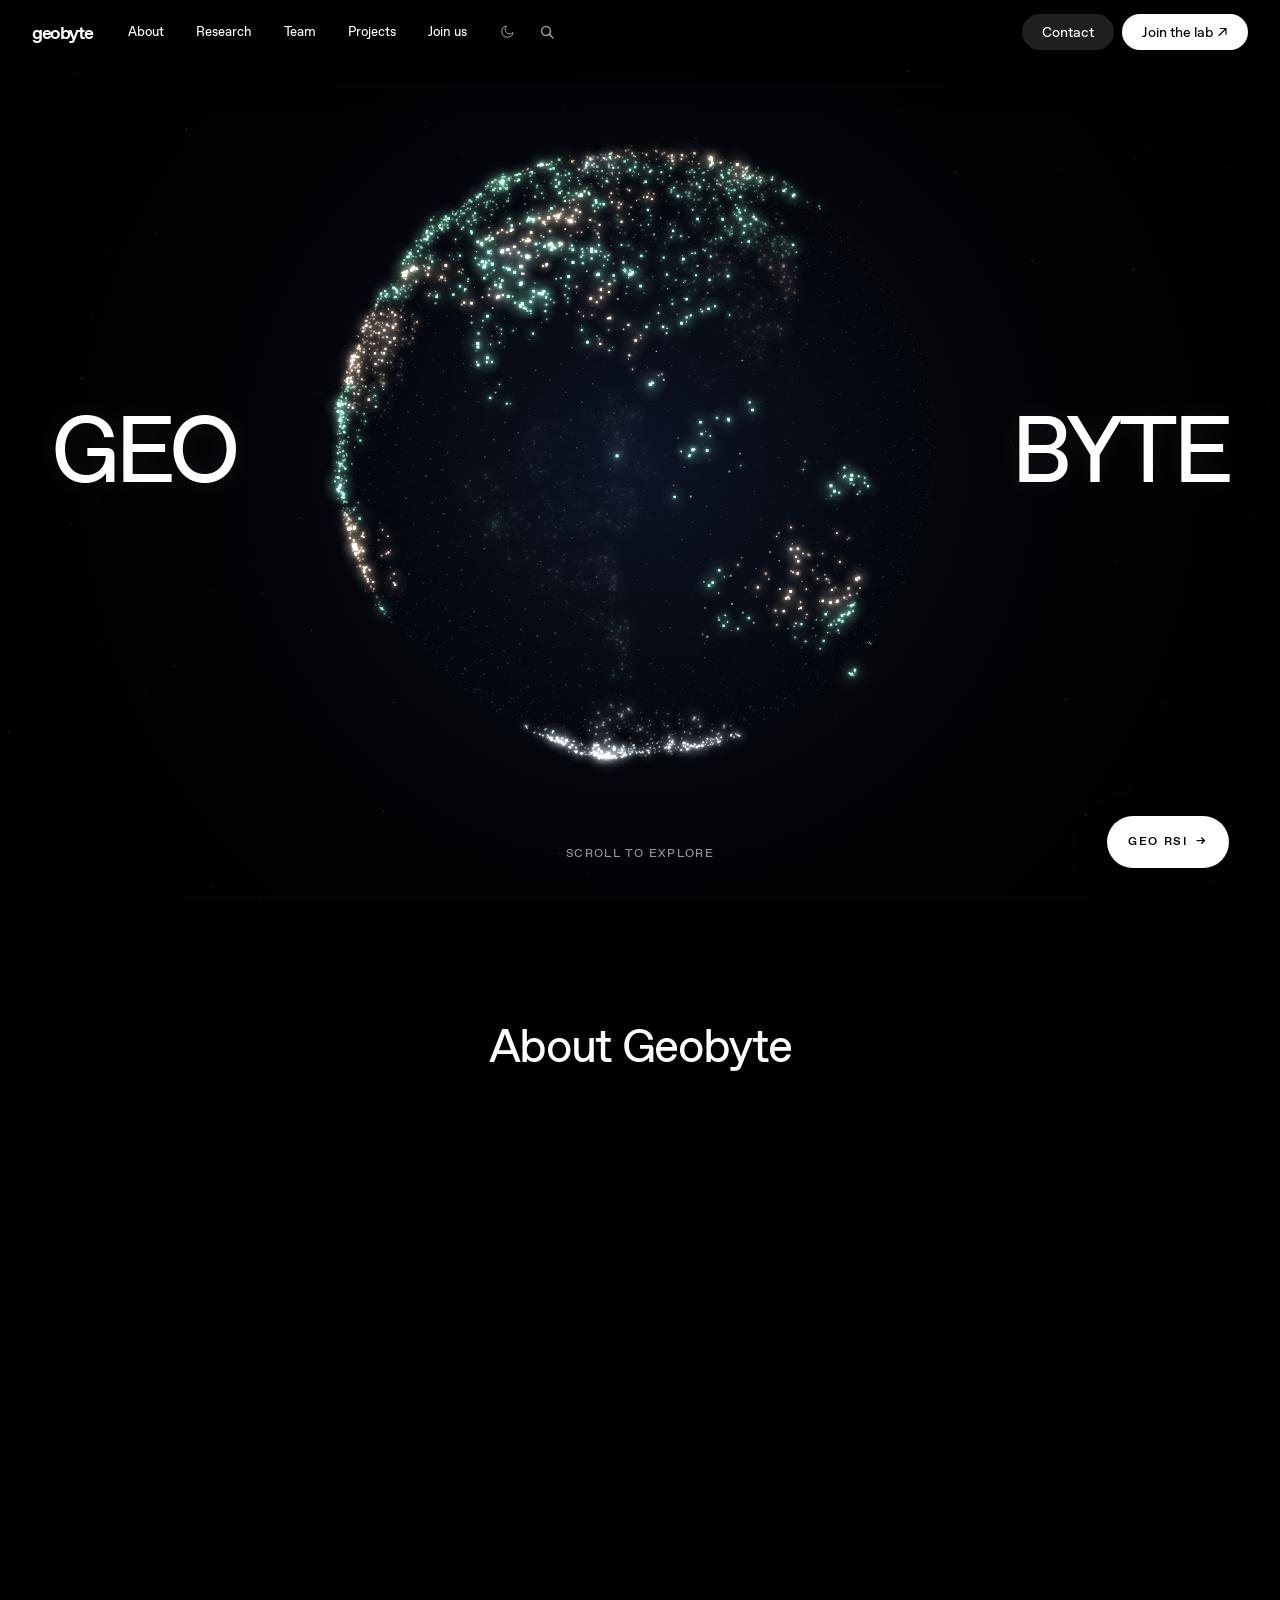
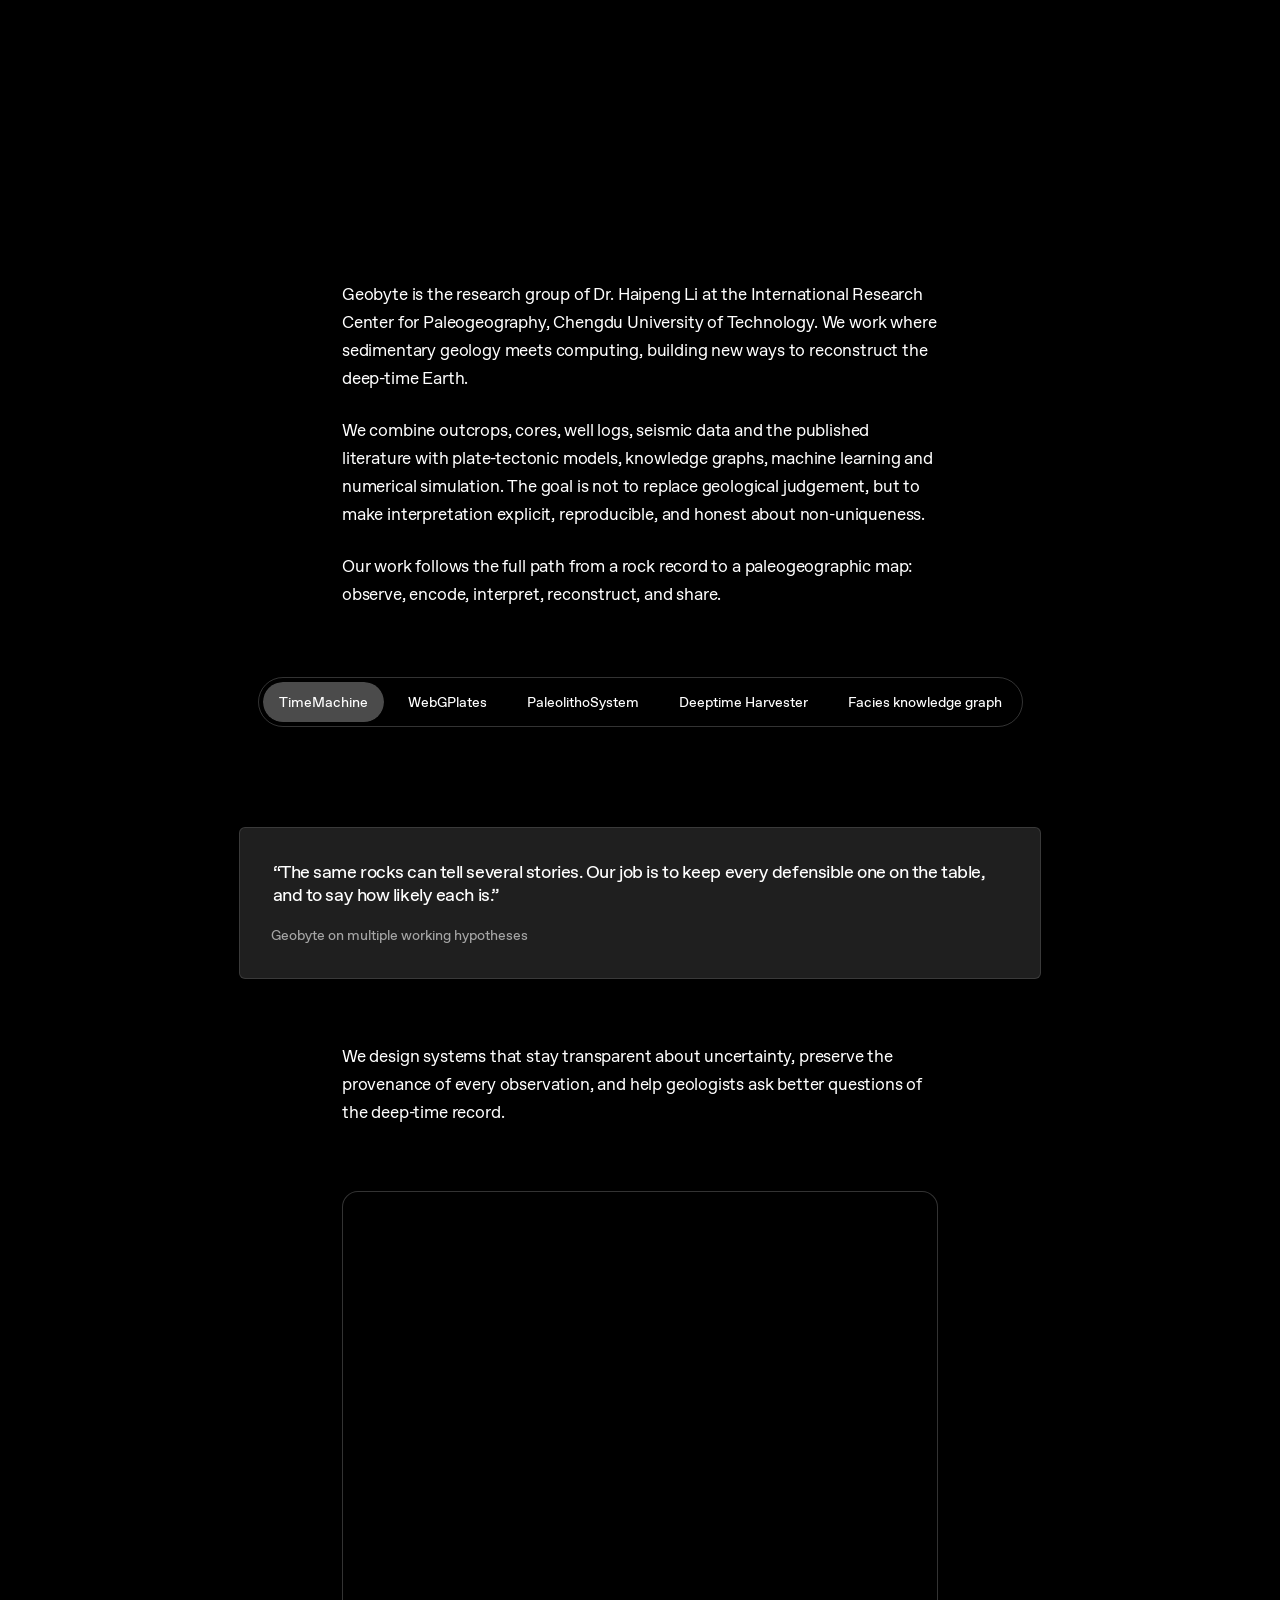
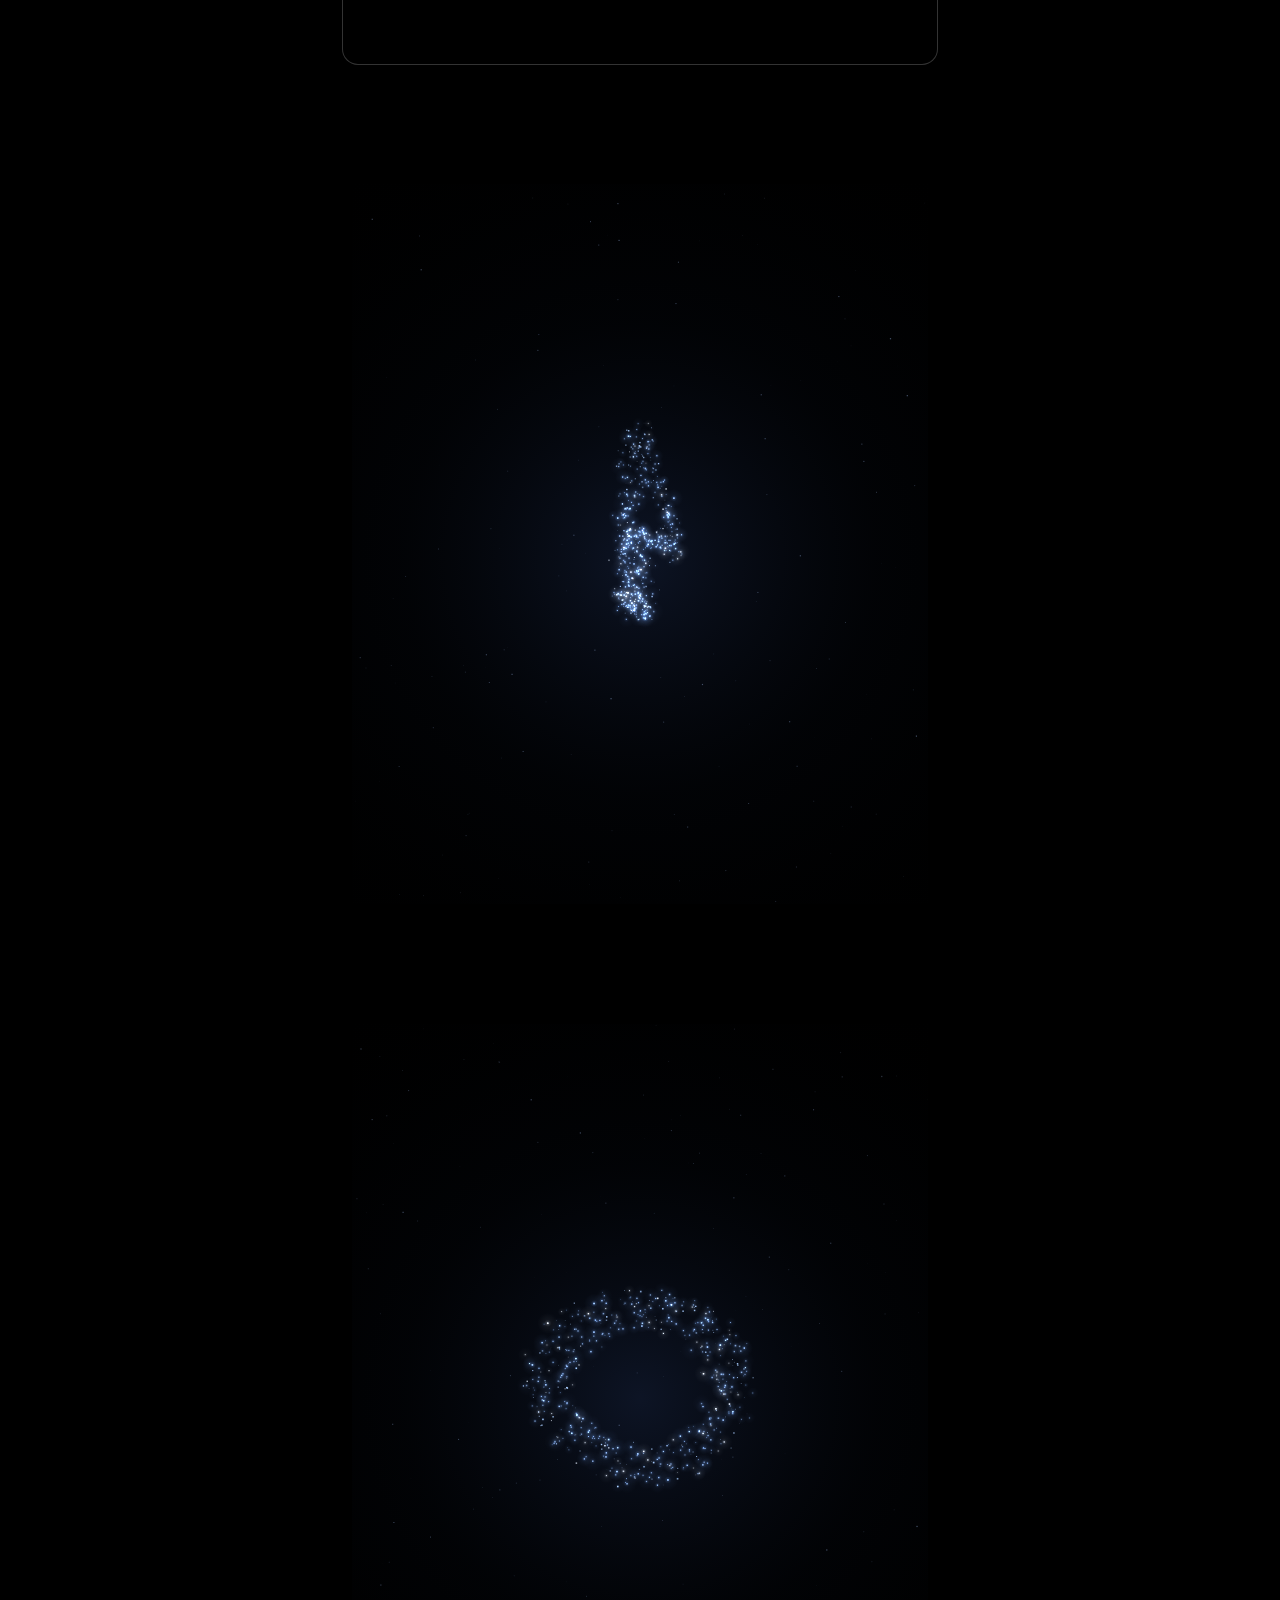
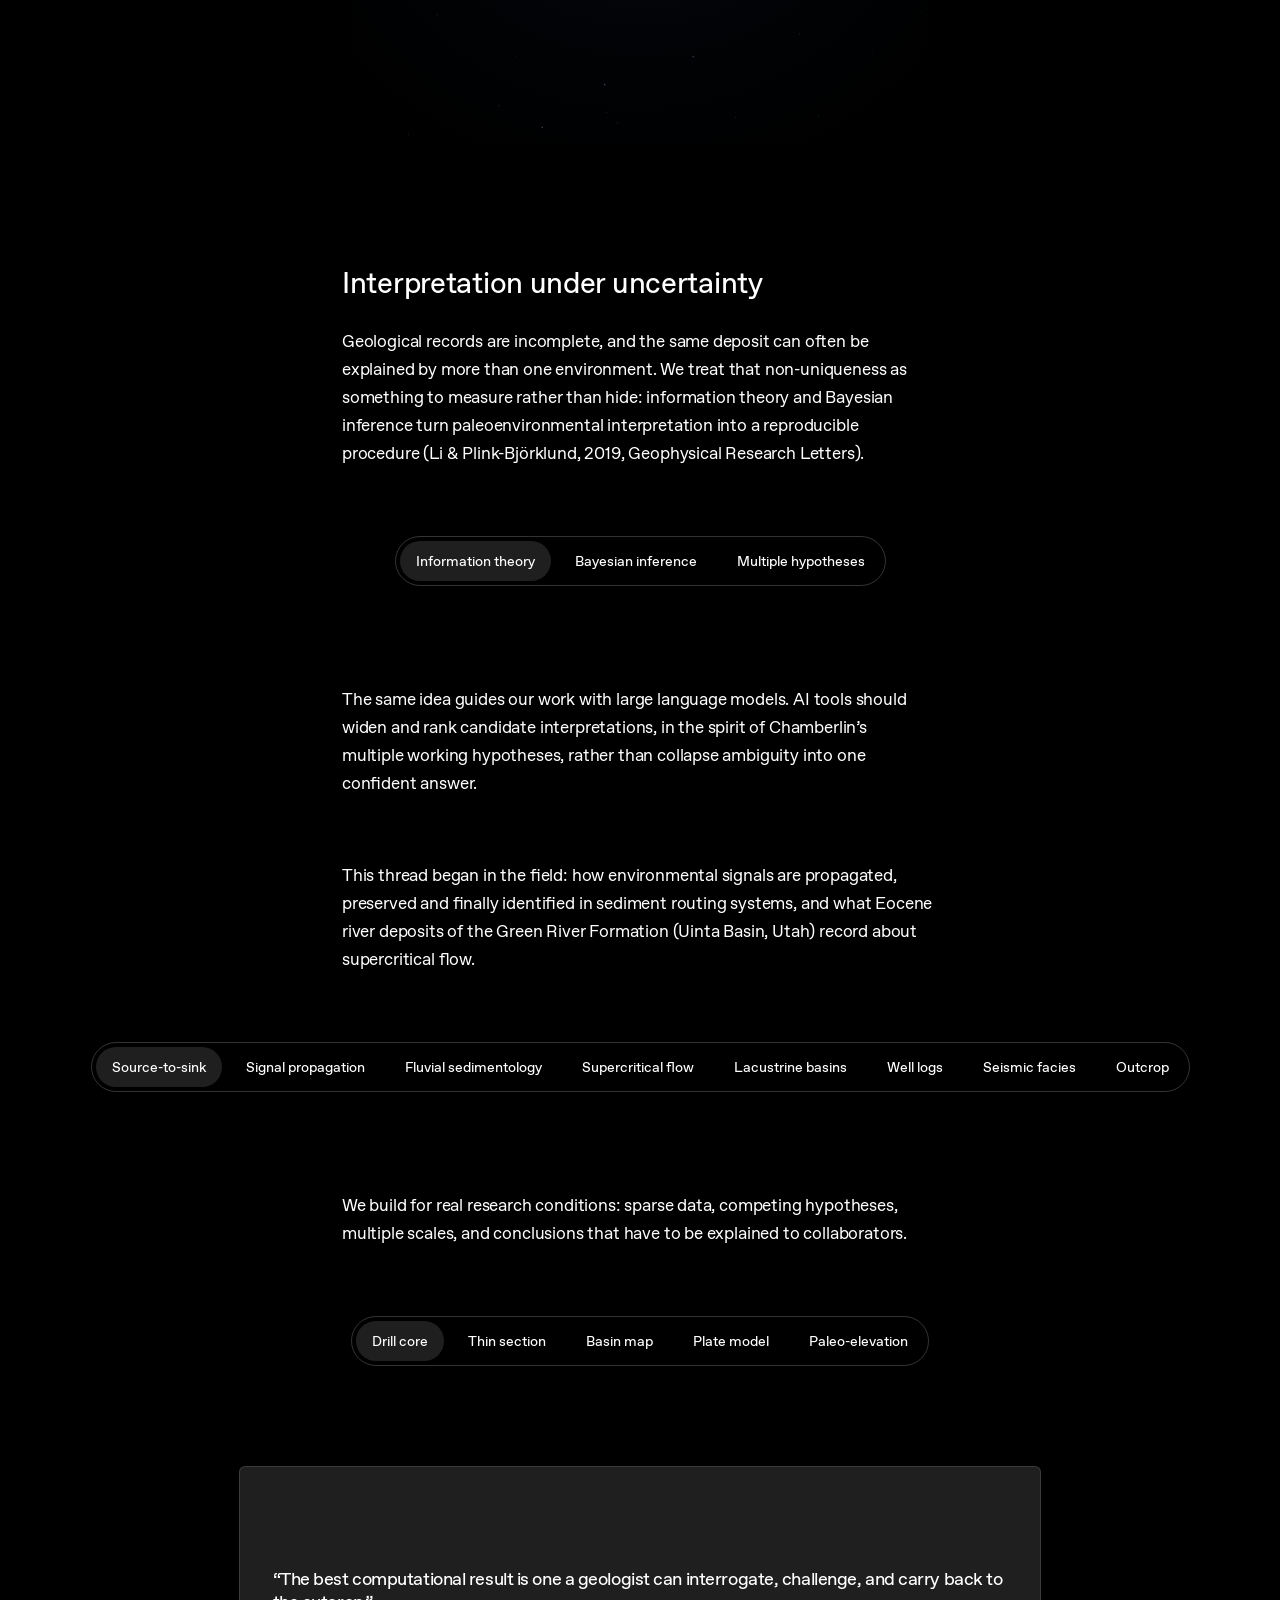
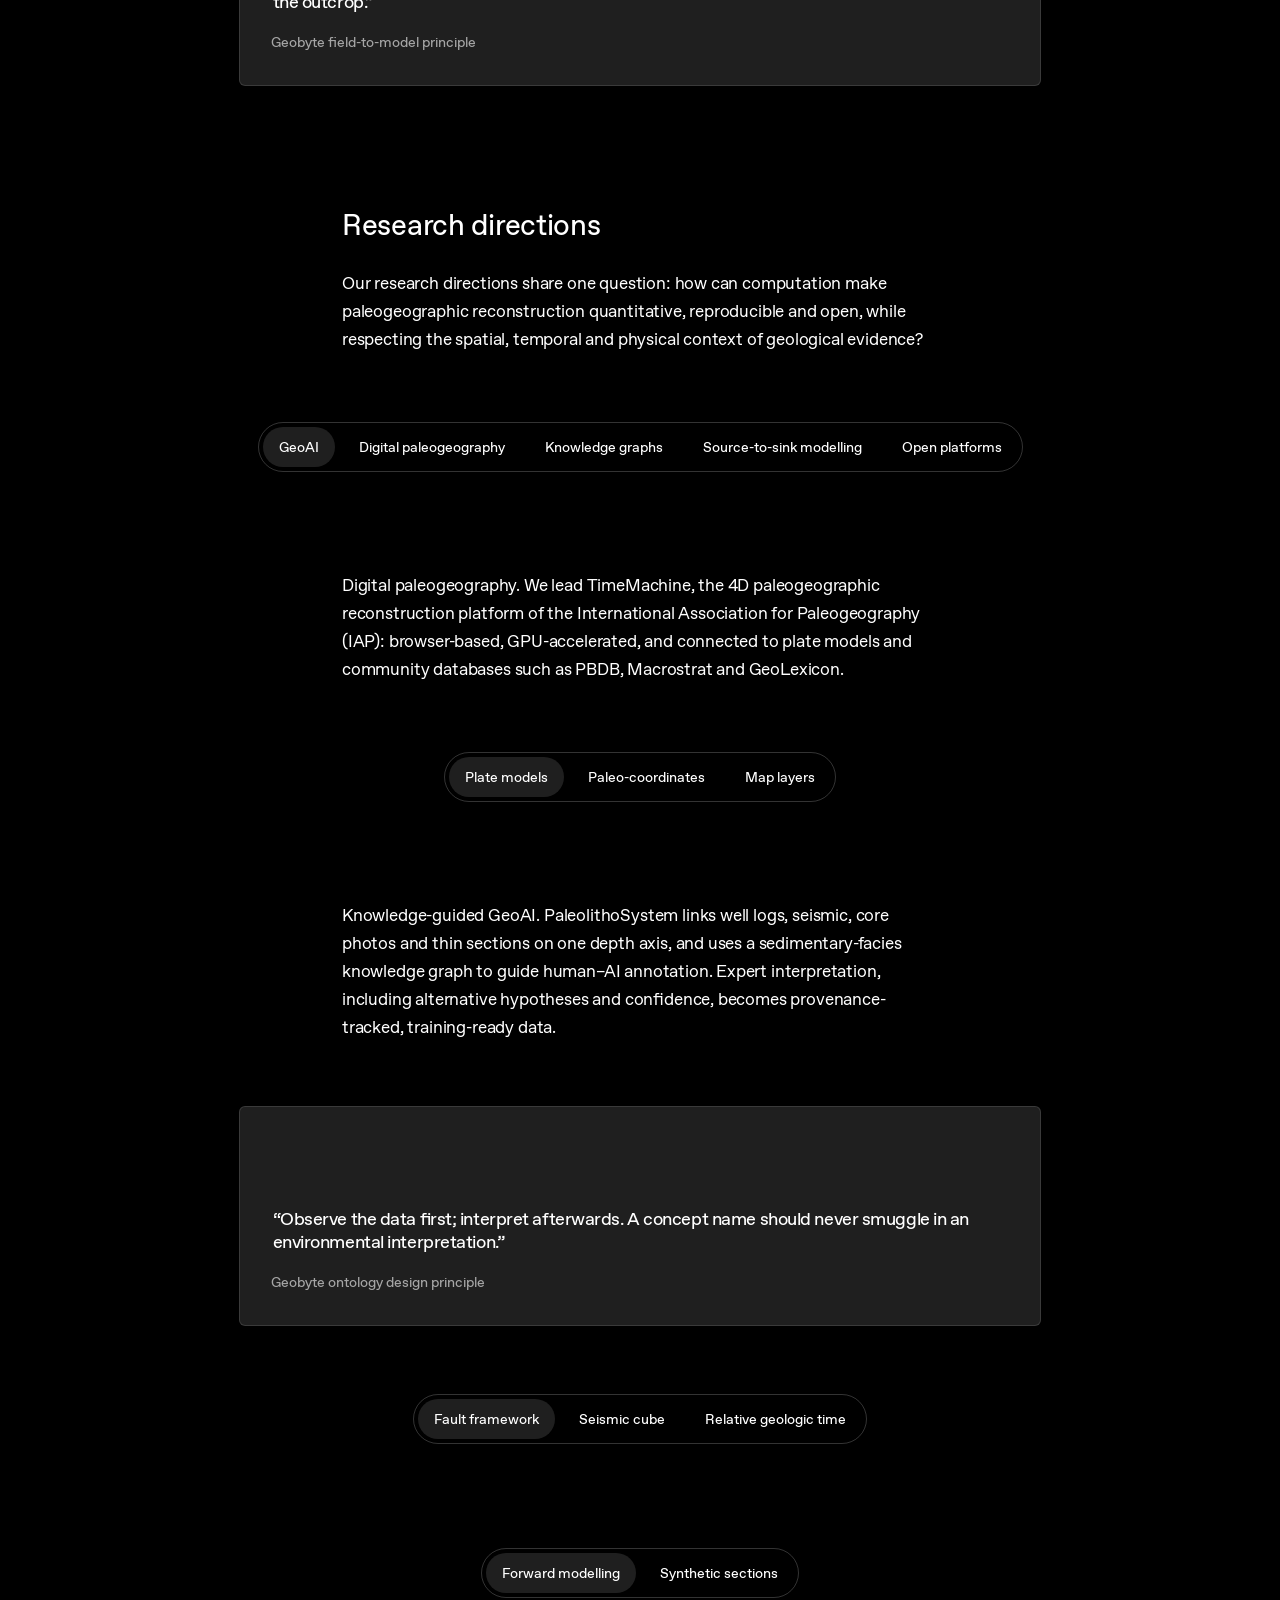
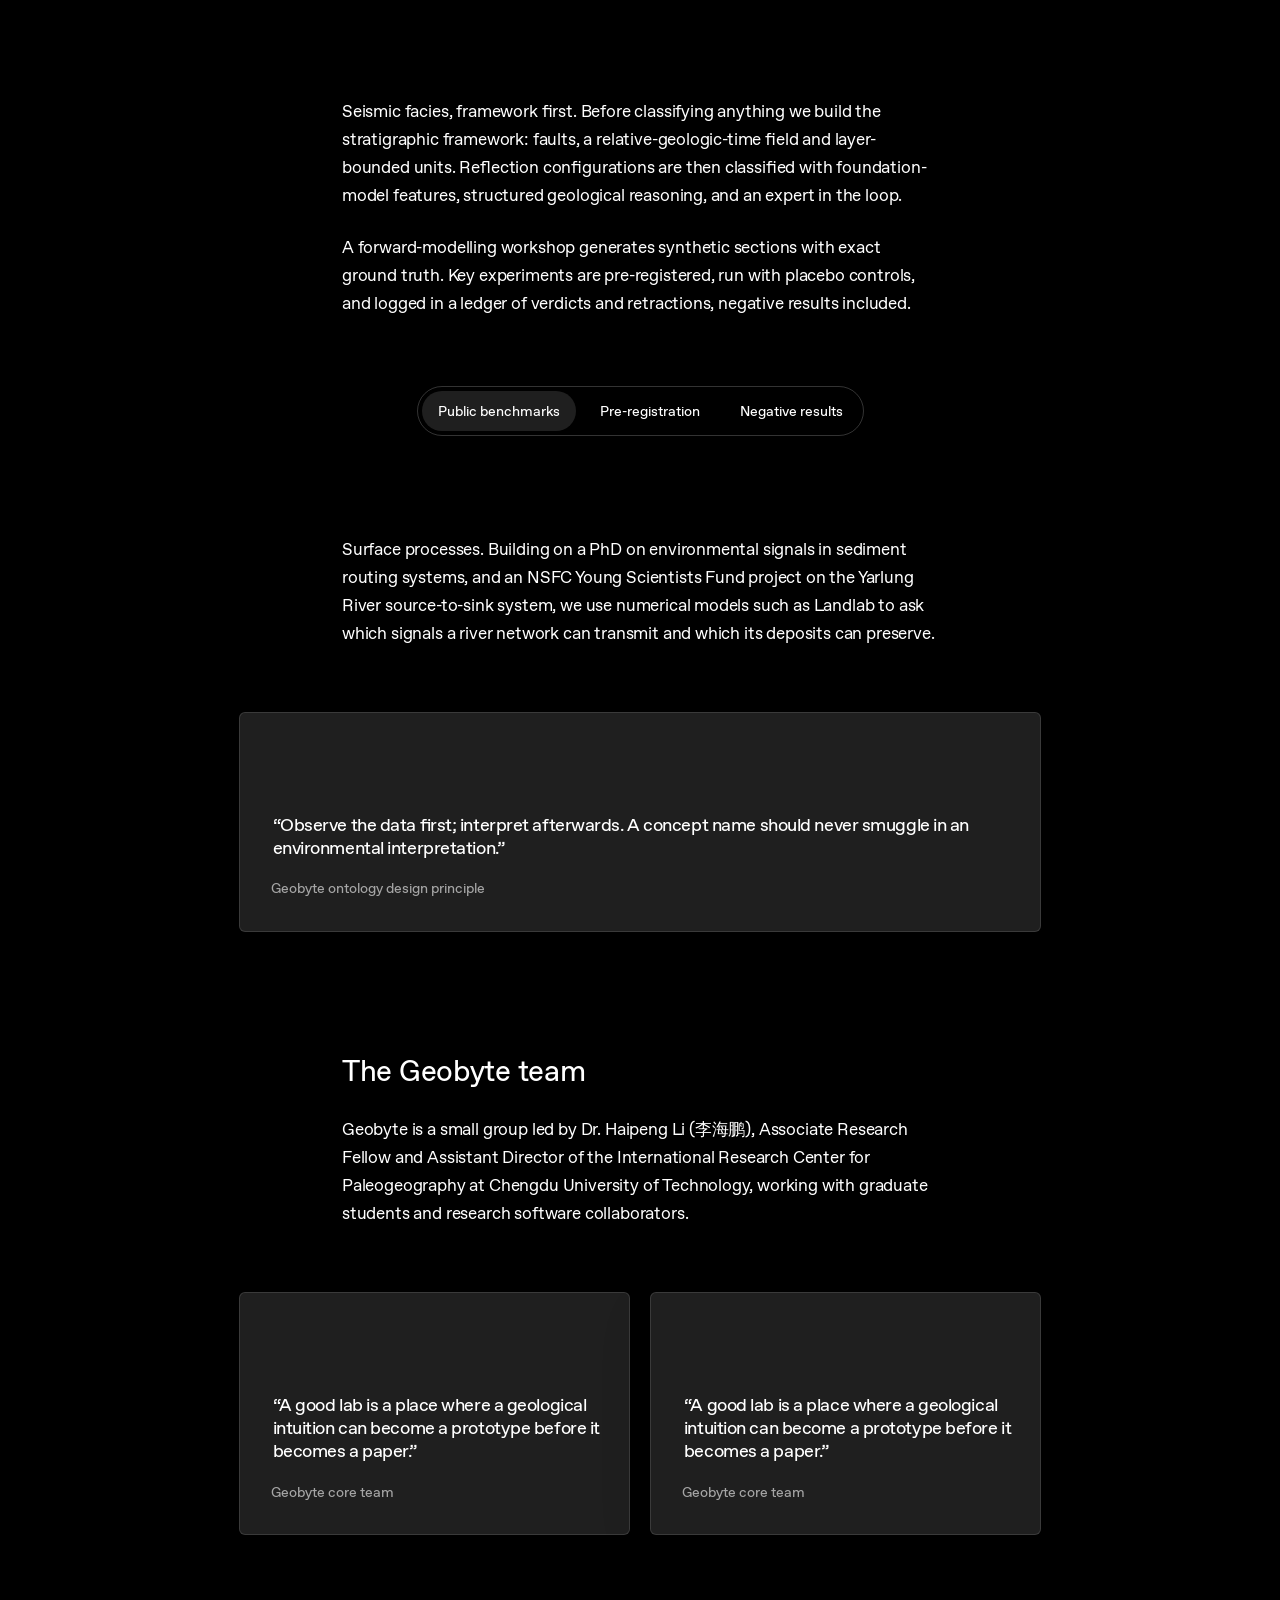
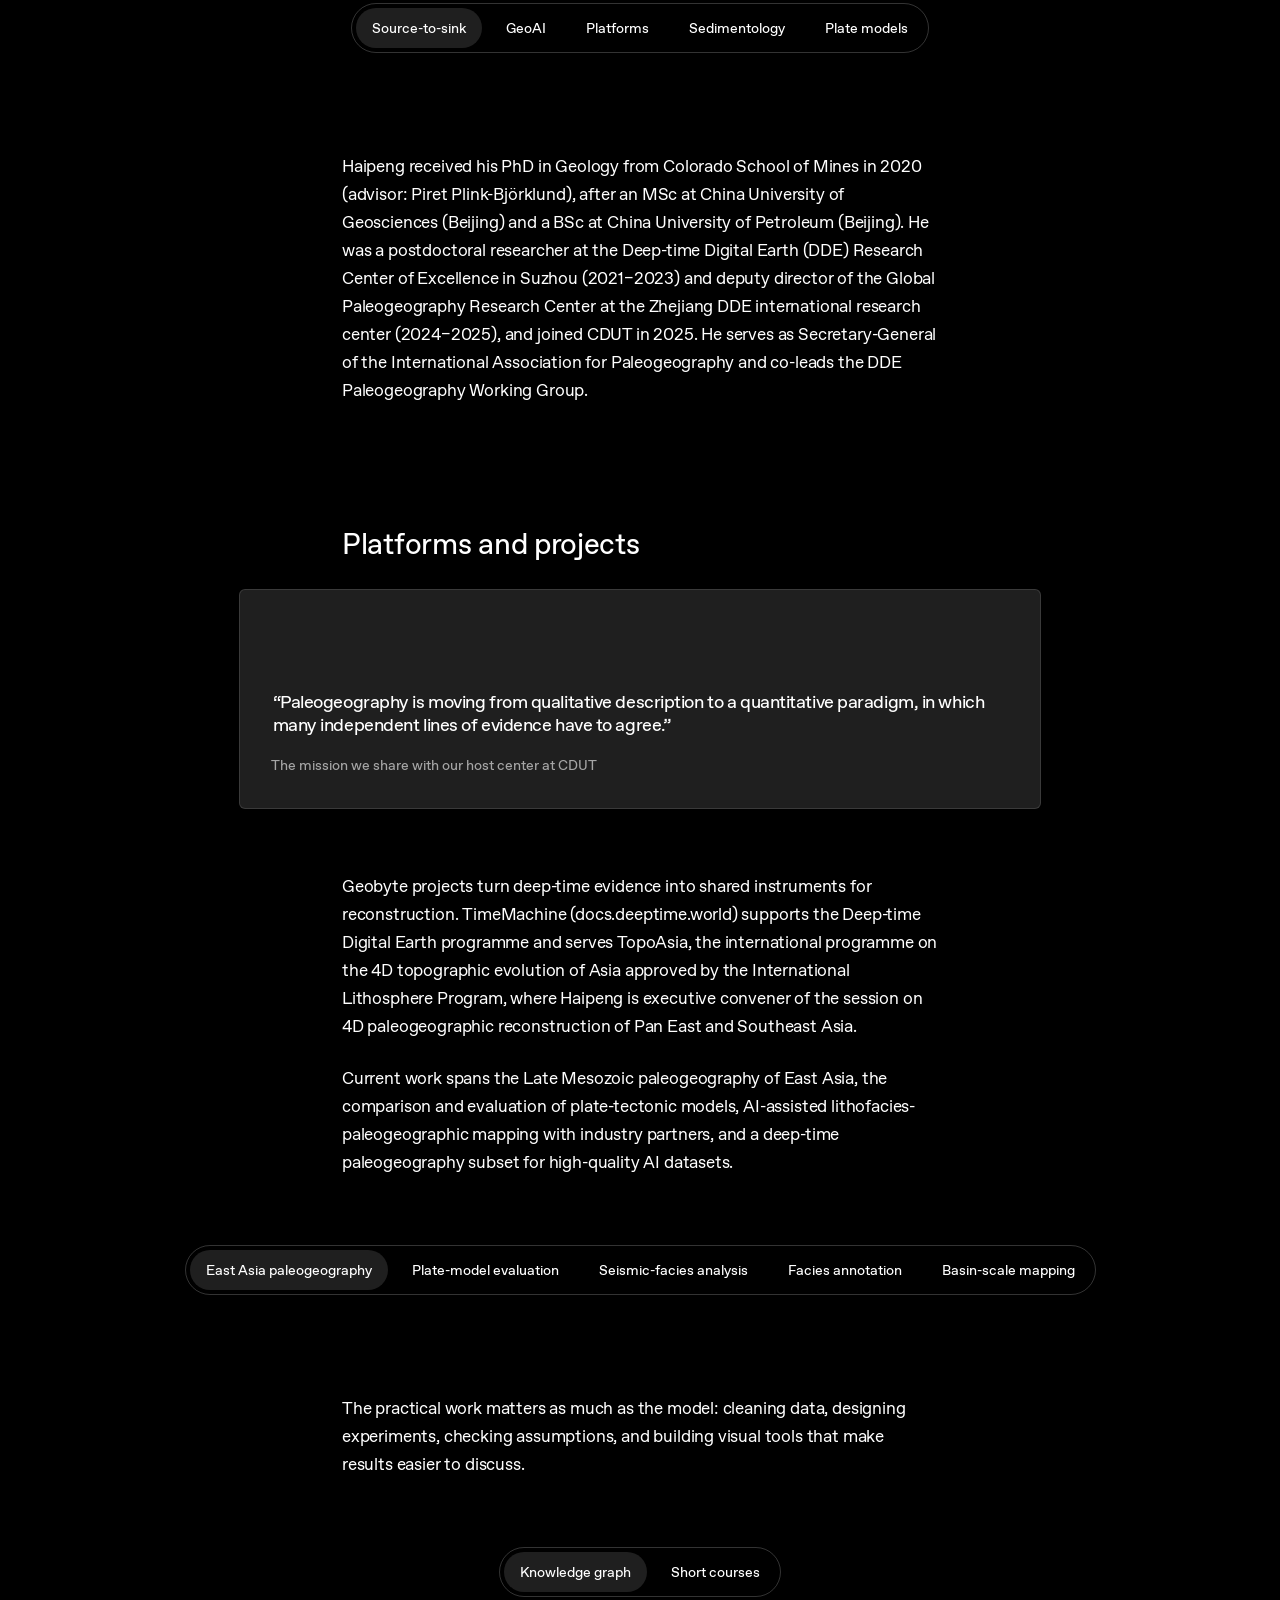
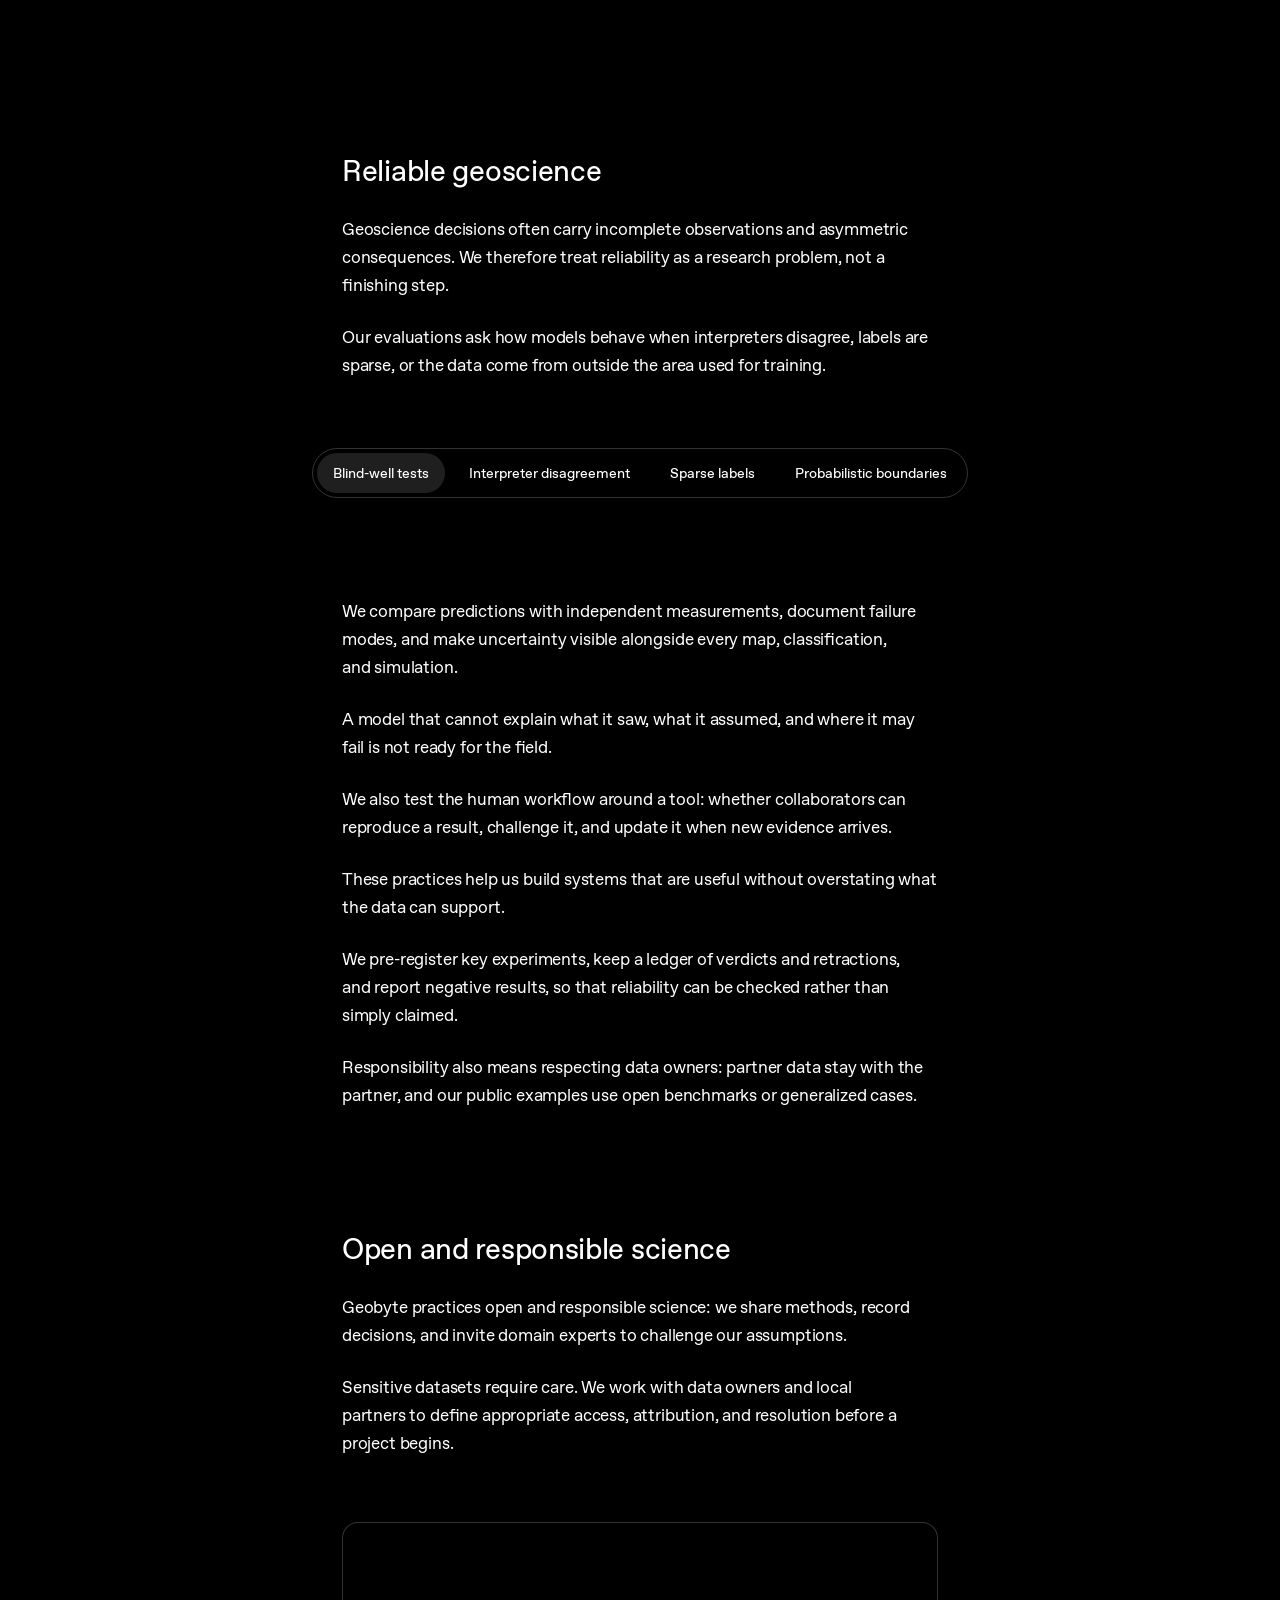
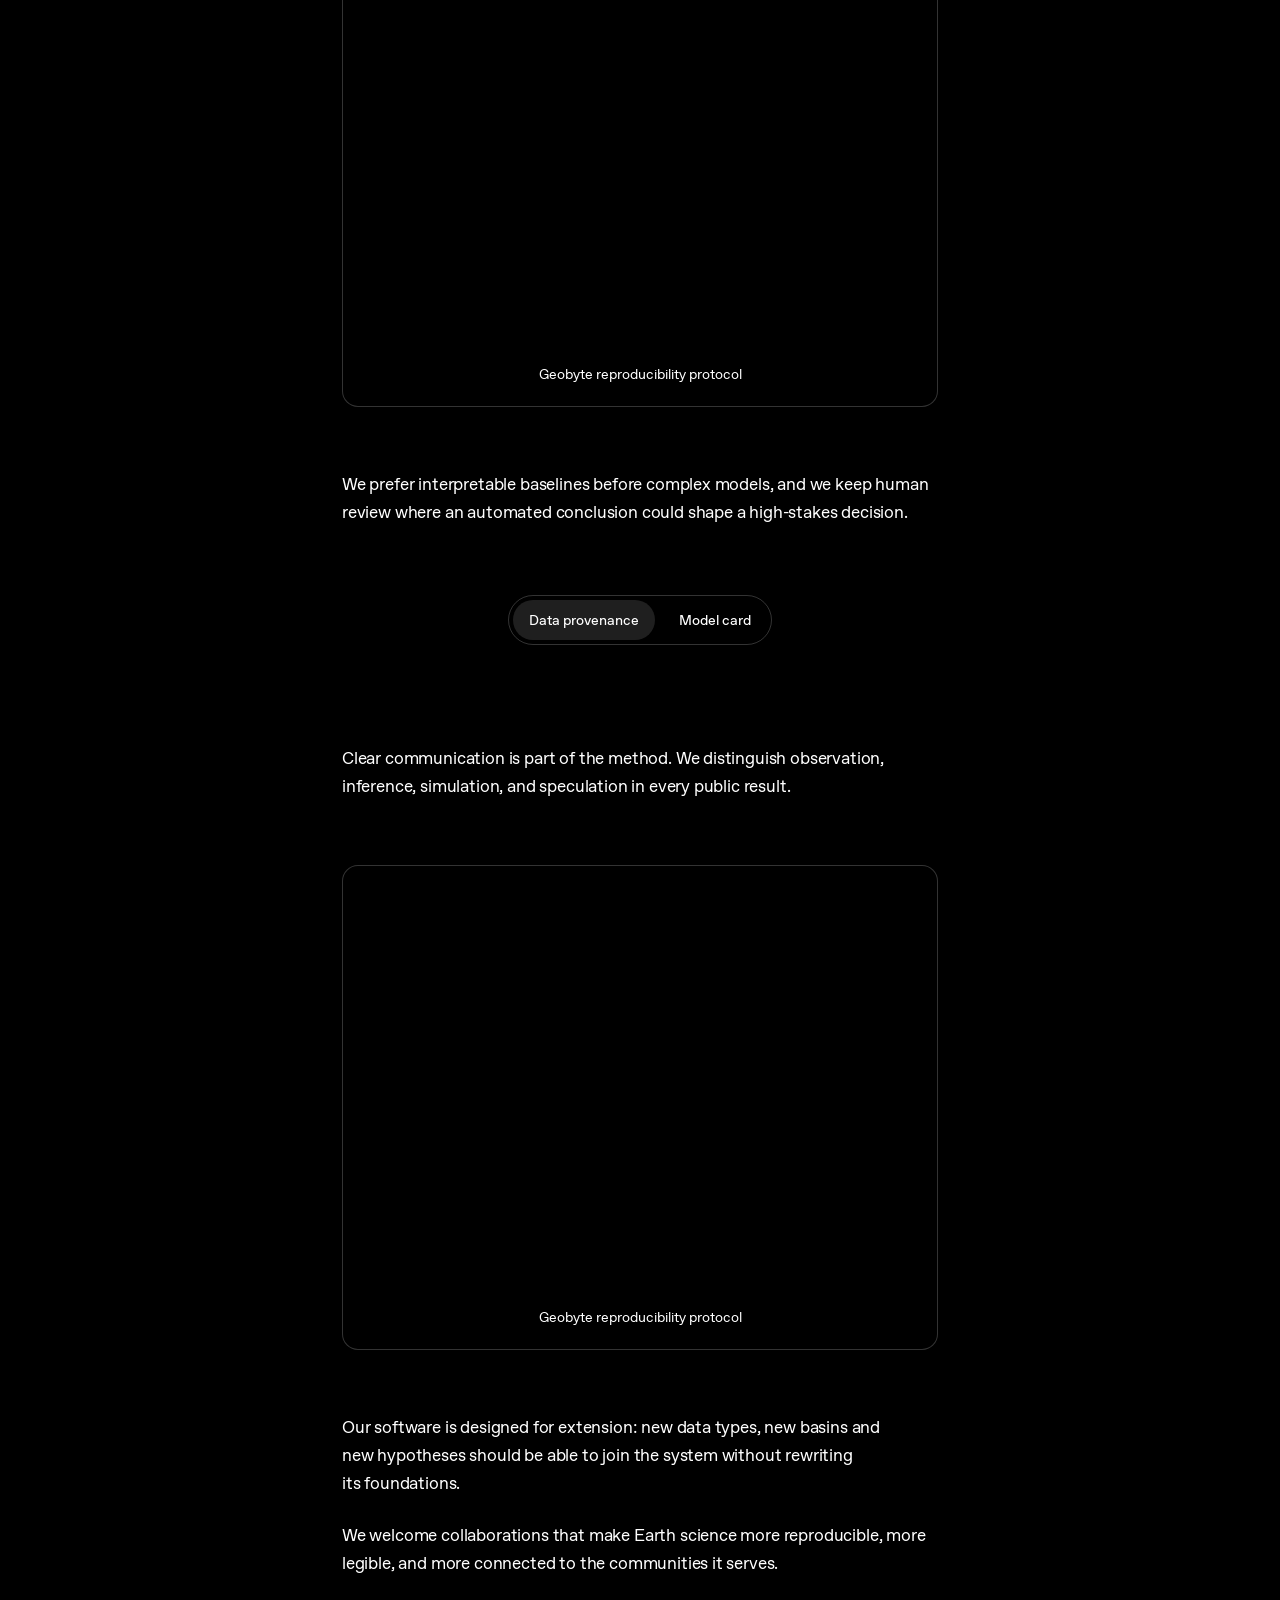
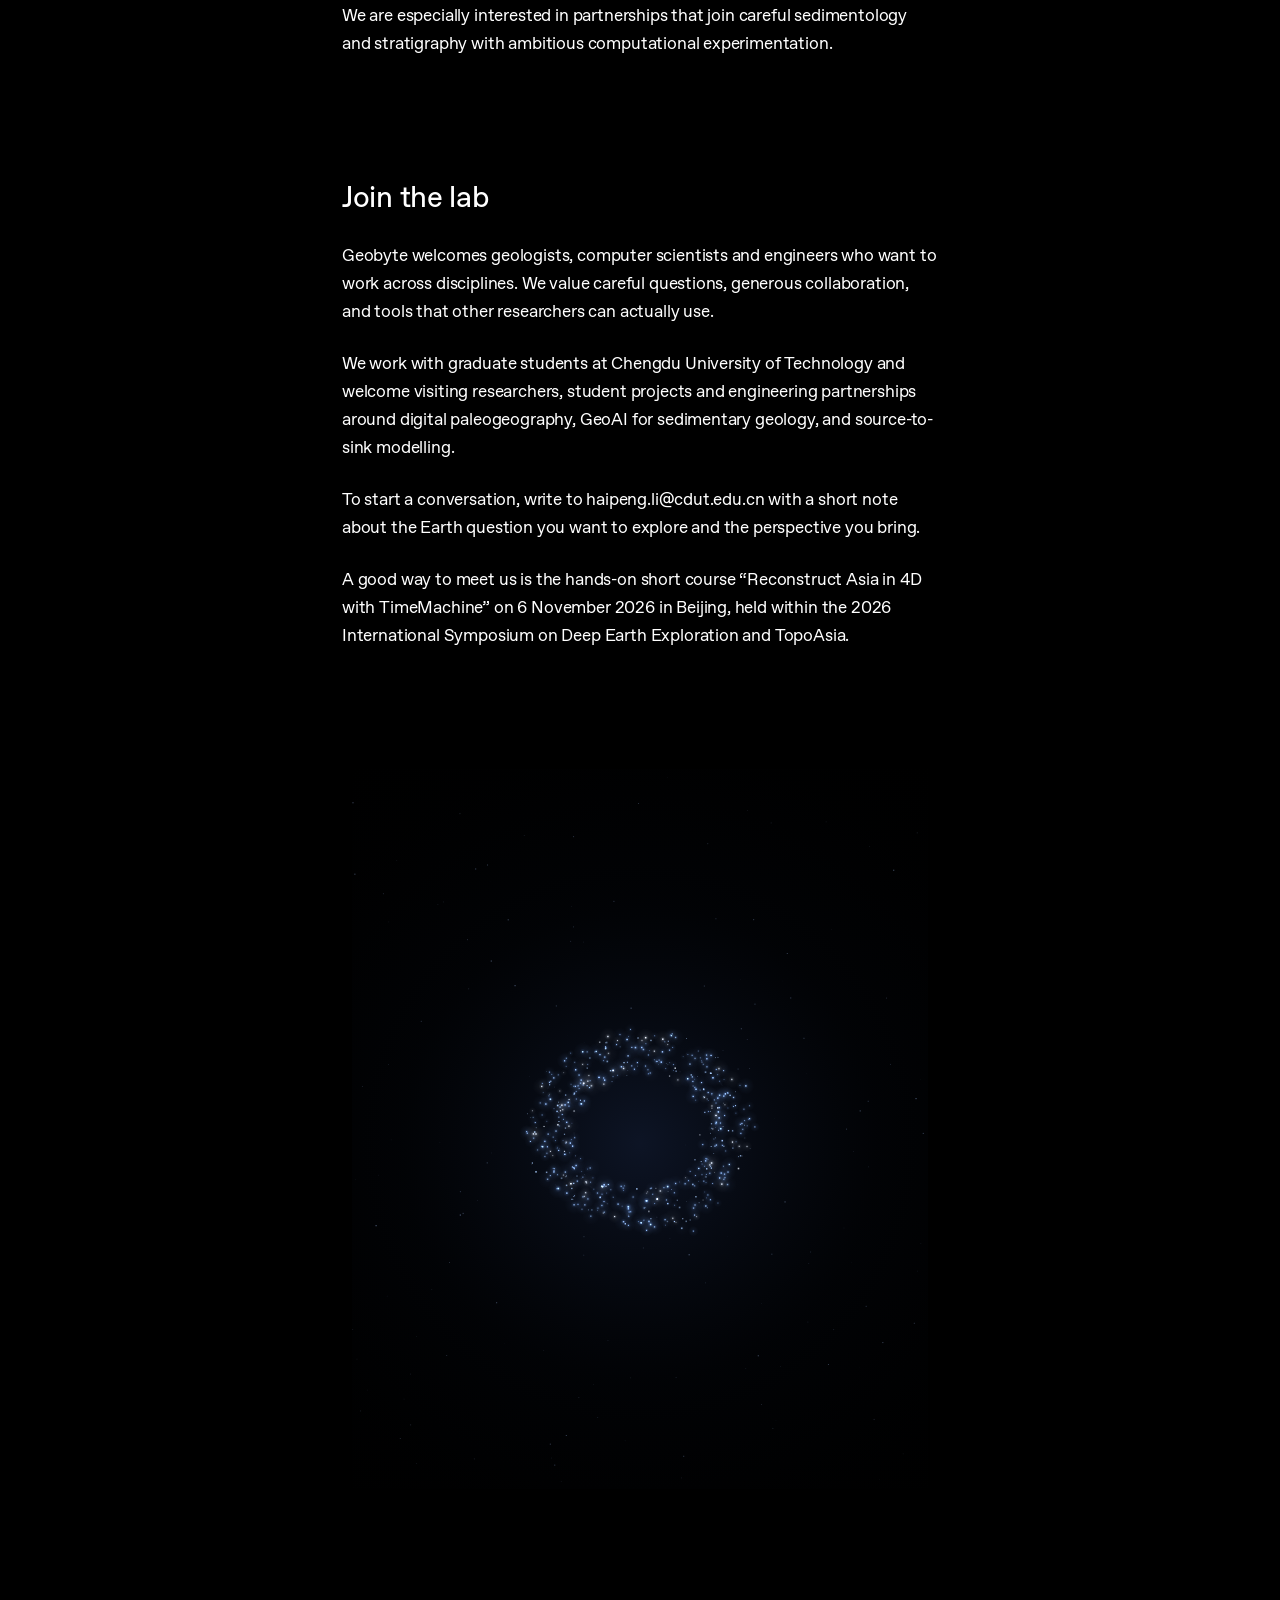
==== commit 69704bdd: "Replace placeholder copy with the real Geobyte lab profile About, research directions, team, project" ====
--- a/index.html
+++ b/index.html
@@ -1,5 +1,5 @@
 <!DOCTYPE html><!DOCTYPE html>
-<html data-dpl-id="dpl_2YhhXfxZajyQL8iAXsHFQWfghw2X" dir="ltr" lang="en" style="--document-width:100dvw;--nav-width:0px;--content-width:calc(var(--document-width) - var(--nav-width));--gutter-size:max(20px, calc((var(--document-width) - 68rem) / 2));--media-gutter-size:max(20px, calc((var(--document-width) - 1728px) / 2))"><head><meta charset="utf-8"/><link crossorigin="" href="/" rel="preconnect"/><meta content="width=device-width, initial-scale=1" name="viewport"/><link data-precedence="next" href="styles/2d_e1vds64ouo.css" rel="stylesheet"/><link data-precedence="next" href="styles/025xl3bqxvqx6.css" rel="stylesheet"/><link data-precedence="next" href="styles/1iarv0m1jl2oe.css" rel="stylesheet"/><link data-precedence="next" href="styles/3l2_cbfx5xjn1.css" rel="stylesheet"/><link data-precedence="next" href="styles/1c3l7ofa-vr4e.css" rel="stylesheet"/><link data-precedence="next" href="styles/1kvjjz1x6tgww.css" rel="stylesheet"/><link data-precedence="next" href="styles/3l0fumx68x--b.css" rel="stylesheet"/><link data-precedence="next" href="styles/371m1wkroup7c.css" rel="stylesheet"/><link data-precedence="next" href="styles/3k2g3v_uak-u1.css" rel="stylesheet"/><link data-precedence="next" href="styles/3joiz7zi61a_s.css" rel="stylesheet"/><link data-precedence="next" href="styles/0h-tu49j5vys7.css" rel="stylesheet"/><link data-precedence="next" href="styles/0j6dvdpebovbg.css" rel="stylesheet"/><link data-precedence="next" href="styles/3bdopauhhn_cb.css" rel="stylesheet"/><link data-precedence="next" href="styles/3ad5t-7a2gte4.css" rel="stylesheet"/><link data-precedence="next" href="styles/199w-v6wvp-zb.css" rel="stylesheet"/><link data-precedence="next" href="styles/011mcu7n6v7o0.css" rel="stylesheet"/><link data-precedence="next" href="styles/0whxqe136feku.css" rel="stylesheet"/><link data-precedence="next" href="styles/0y9_y8-vlpmn1.css" rel="stylesheet"/><link data-precedence="next" href="styles/0z4kdlkn__q_0.css" rel="stylesheet"/><link data-precedence="next" href="styles/3ylm567ah-m1r.css" rel="stylesheet"/><link data-precedence="next" href="styles/1vsqvqpe0lwsi.css" rel="stylesheet"/><link data-precedence="next" href="styles/1str9kb7mkyey.css" rel="stylesheet"/><link href="local-effects.css" rel="stylesheet"/><link href="assets/geobyte-mark.svg" rel="icon" type="image/svg+xml"/><title>Geobyte Lab: Geology × Computing</title><meta content="Geobyte is an interdisciplinary laboratory at the intersection of geology and computer science, building computational tools for understanding the Earth." name="description"/><meta content="index, follow" name="robots"/><meta content="index, follow" name="googlebot"/><link href="https://applex250.github.io/geobyte-site/index.html" rel="canonical"/><link href="https://applex250.github.io/geobyte-site/index.html" hreflang="en-US" rel="alternate"/><link href="https://applex250.github.io/geobyte-site/index.html" hreflang="x-default" rel="alternate"/><meta content="Geobyte Lab: Geology × Computing" property="og:title"/><meta content="An interdisciplinary lab using machine learning, remote sensing, and simulation to read the Earth system." property="og:description"/><meta content="https://applex250.github.io/geobyte-site/index.html" property="og:url"/><meta content="Geobyte" property="og:site_name"/><meta content="en-US" property="og:locale"/><meta content="assets/geobyte-demo.svg" property="og:image"/><meta content="assets/geobyte-demo.svg" property="og:image:secure_url"/><meta content="1600" property="og:image:width"/><meta content="900" property="og:image:height"/><meta content="website" property="og:type"/><meta content="summary_large_image" name="twitter:card"/><meta content="@geobyte_lab" name="twitter:site"/><meta content="Geobyte Lab: Geology × Computing" name="twitter:title"/><meta content="An interdisciplinary lab using machine learning, remote sensing, and simulation to read the Earth system." name="twitter:description"/><meta content="assets/geobyte-demo.svg" name="twitter:image"/><meta content="assets/geobyte-demo.svg" name="twitter:image:secure_url"/><meta content="1600" name="twitter:image:width"/><meta content="900" name="twitter:image:height"/></head><body class="text-p1 text-primary-100 dark bg-background" data-footer-variant="full"><!--geobyte-theme-boot--><script>(function(){try{if(localStorage.getItem('geobyte-theme')==='light'){document.documentElement.classList.add('light');document.body.classList.remove('dark');document.body.classList.add('light');}}catch(e){}try{if(!matchMedia('(prefers-reduced-motion: reduce)').matches){var d=JSON.parse(sessionStorage.getItem('geobyte-page-cover'));if(d&&d.color&&Date.now()-(d.at||0)<4000){var p=document.createElement('div');p.id='geobyte-cover';p.style.cssText='position:fixed;inset:0;z-index:9999;background:'+d.color;document.body.appendChild(p);setTimeout(function(){if(p.parentNode)p.remove();},2500);}}}catch(e){}})();</script><div hidden=""><!--$--><!--/$--></div><style data-dotcom-chart-theme-styles="shared">
+<html data-dpl-id="dpl_2YhhXfxZajyQL8iAXsHFQWfghw2X" dir="ltr" lang="en" style="--document-width:100dvw;--nav-width:0px;--content-width:calc(var(--document-width) - var(--nav-width));--gutter-size:max(20px, calc((var(--document-width) - 68rem) / 2));--media-gutter-size:max(20px, calc((var(--document-width) - 1728px) / 2))"><head><meta charset="utf-8"/><link crossorigin="" href="/" rel="preconnect"/><meta content="width=device-width, initial-scale=1" name="viewport"/><link data-precedence="next" href="styles/2d_e1vds64ouo.css" rel="stylesheet"/><link data-precedence="next" href="styles/025xl3bqxvqx6.css" rel="stylesheet"/><link data-precedence="next" href="styles/1iarv0m1jl2oe.css" rel="stylesheet"/><link data-precedence="next" href="styles/3l2_cbfx5xjn1.css" rel="stylesheet"/><link data-precedence="next" href="styles/1c3l7ofa-vr4e.css" rel="stylesheet"/><link data-precedence="next" href="styles/1kvjjz1x6tgww.css" rel="stylesheet"/><link data-precedence="next" href="styles/3l0fumx68x--b.css" rel="stylesheet"/><link data-precedence="next" href="styles/371m1wkroup7c.css" rel="stylesheet"/><link data-precedence="next" href="styles/3k2g3v_uak-u1.css" rel="stylesheet"/><link data-precedence="next" href="styles/3joiz7zi61a_s.css" rel="stylesheet"/><link data-precedence="next" href="styles/0h-tu49j5vys7.css" rel="stylesheet"/><link data-precedence="next" href="styles/0j6dvdpebovbg.css" rel="stylesheet"/><link data-precedence="next" href="styles/3bdopauhhn_cb.css" rel="stylesheet"/><link data-precedence="next" href="styles/3ad5t-7a2gte4.css" rel="stylesheet"/><link data-precedence="next" href="styles/199w-v6wvp-zb.css" rel="stylesheet"/><link data-precedence="next" href="styles/011mcu7n6v7o0.css" rel="stylesheet"/><link data-precedence="next" href="styles/0whxqe136feku.css" rel="stylesheet"/><link data-precedence="next" href="styles/0y9_y8-vlpmn1.css" rel="stylesheet"/><link data-precedence="next" href="styles/0z4kdlkn__q_0.css" rel="stylesheet"/><link data-precedence="next" href="styles/3ylm567ah-m1r.css" rel="stylesheet"/><link data-precedence="next" href="styles/1vsqvqpe0lwsi.css" rel="stylesheet"/><link data-precedence="next" href="styles/1str9kb7mkyey.css" rel="stylesheet"/><link href="local-effects.css" rel="stylesheet"/><link href="assets/geobyte-mark.svg" rel="icon" type="image/svg+xml"/><title>Geobyte Lab: Geology × Computing</title><meta content="Geobyte is the research group of Dr. Haipeng Li at the International Research Center for Paleogeography, Chengdu University of Technology: digital paleogeography, GeoAI for sedimentary geology, and source-to-sink modelling." name="description"/><meta content="index, follow" name="robots"/><meta content="index, follow" name="googlebot"/><link href="https://applex250.github.io/geobyte-site/index.html" rel="canonical"/><link href="https://applex250.github.io/geobyte-site/index.html" hreflang="en-US" rel="alternate"/><link href="https://applex250.github.io/geobyte-site/index.html" hreflang="x-default" rel="alternate"/><meta content="Geobyte Lab: Geology × Computing" property="og:title"/><meta content="Digital paleogeography, GeoAI for sedimentary geology, and source-to-sink modelling at Chengdu University of Technology." property="og:description"/><meta content="https://applex250.github.io/geobyte-site/index.html" property="og:url"/><meta content="Geobyte" property="og:site_name"/><meta content="en-US" property="og:locale"/><meta content="assets/geobyte-demo.svg" property="og:image"/><meta content="assets/geobyte-demo.svg" property="og:image:secure_url"/><meta content="1600" property="og:image:width"/><meta content="900" property="og:image:height"/><meta content="website" property="og:type"/><meta content="summary_large_image" name="twitter:card"/><meta content="Geobyte Lab: Geology × Computing" name="twitter:title"/><meta content="Digital paleogeography, GeoAI for sedimentary geology, and source-to-sink modelling at Chengdu University of Technology." name="twitter:description"/><meta content="assets/geobyte-demo.svg" name="twitter:image"/><meta content="assets/geobyte-demo.svg" name="twitter:image:secure_url"/><meta content="1600" name="twitter:image:width"/><meta content="900" name="twitter:image:height"/></head><body class="text-p1 text-primary-100 dark bg-background" data-footer-variant="full"><!--geobyte-theme-boot--><script>(function(){try{if(localStorage.getItem('geobyte-theme')==='light'){document.documentElement.classList.add('light');document.body.classList.remove('dark');document.body.classList.add('light');}}catch(e){}try{if(!matchMedia('(prefers-reduced-motion: reduce)').matches){var d=JSON.parse(sessionStorage.getItem('geobyte-page-cover'));if(d&&d.color&&Date.now()-(d.at||0)<4000){var p=document.createElement('div');p.id='geobyte-cover';p.style.cssText='position:fixed;inset:0;z-index:9999;background:'+d.color;document.body.appendChild(p);setTimeout(function(){if(p.parentNode)p.remove();},2500);}}}catch(e){}})();</script><div hidden=""><!--$--><!--/$--></div><style data-dotcom-chart-theme-styles="shared">
 .dotcom-chart-theme-scope[data-dotcom-chart-theme-provider-scope="_R_2knpfivb_"] {
   --dotcom-chart-color-background: var(--color-background);
   --dotcom-chart-color-foreground: var(--color-primary-solid-100);
@@ -724,4 +724,4 @@
   [data-dotcom-chart-scroll-control] svg {
     transition: none !important;
   }
-}</style><!--$!--><!--/$--><div class="" data-transparent-chrome-root="true"><header><div class="group/header-bar inset-x-0 top-0 flex h-header-h items-start transition-[background-color] motion-reduce:transition-none right-scroll-bar-position z-51 fixed ease-curve-out-cubic duration-long bg-transparent" data-testid="header-bar" data-transparent-chrome-surface="true" data-transparent-chrome-surface-group-id="_R_b9mknpfivb_" data-transparent-chrome-surface-id="_R_5fiv5tr9mknpfivb_"><div aria-hidden="true" class="pointer-events-none ease-curve-out-cubic absolute inset-x-0 top-0 z-0 h-[calc(var(--transparent-chrome-surface-h)+3rem)] [--transparent-chrome-backdrop-blur-fade-height:calc(var(--transparent-chrome-surface-h)+3rem)] motion-reduce:transition-none opacity-100 transition-none" data-testid="transparent-chrome-backdrop-blur" style="--transparent-chrome-surface-h:var(--header-h);--masked-backdrop-blur-mask:linear-gradient(to bottom, black calc(var(--transparent-chrome-backdrop-blur-fade-height) * 0), color-mix(in srgb, transparent 2%, black) calc(var(--transparent-chrome-backdrop-blur-fade-height) * 0.05), color-mix(in srgb, transparent 4%, black) calc(var(--transparent-chrome-backdrop-blur-fade-height) * 0.1), color-mix(in srgb, transparent 8%, black) calc(var(--transparent-chrome-backdrop-blur-fade-height) * 0.15), color-mix(in srgb, transparent 12%, black) calc(var(--transparent-chrome-backdrop-blur-fade-height) * 0.2), color-mix(in srgb, transparent 17%, black) calc(var(--transparent-chrome-backdrop-blur-fade-height) * 0.25), color-mix(in srgb, transparent 24%, black) calc(var(--transparent-chrome-backdrop-blur-fade-height) * 0.3), color-mix(in srgb, transparent 32%, black) calc(var(--transparent-chrome-backdrop-blur-fade-height) * 0.35), color-mix(in srgb, transparent 40%, black) calc(var(--transparent-chrome-backdrop-blur-fade-height) * 0.4), color-mix(in srgb, transparent 49%, black) calc(var(--transparent-chrome-backdrop-blur-fade-height) * 0.45), color-mix(in srgb, transparent 58%, black) calc(var(--transparent-chrome-backdrop-blur-fade-height) * 0.5), color-mix(in srgb, transparent 66%, black) calc(var(--transparent-chrome-backdrop-blur-fade-height) * 0.55), color-mix(in srgb, transparent 74%, black) calc(var(--transparent-chrome-backdrop-blur-fade-height) * 0.6), color-mix(in srgb, transparent 81%, black) calc(var(--transparent-chrome-backdrop-blur-fade-height) * 0.65), color-mix(in srgb, transparent 86%, black) calc(var(--transparent-chrome-backdrop-blur-fade-height) * 0.7), color-mix(in srgb, transparent 90%, black) calc(var(--transparent-chrome-backdrop-blur-fade-height) * 0.75), color-mix(in srgb, transparent 94%, black) calc(var(--transparent-chrome-backdrop-blur-fade-height) * 0.8), color-mix(in srgb, transparent 96%, black) calc(var(--transparent-chrome-backdrop-blur-fade-height) * 0.85), color-mix(in srgb, transparent 98%, black) calc(var(--transparent-chrome-backdrop-blur-fade-height) * 0.9), color-mix(in srgb, transparent 99%, black) calc(var(--transparent-chrome-backdrop-blur-fade-height) * 0.95), transparent calc(var(--transparent-chrome-backdrop-blur-fade-height) * 1), transparent 100%)"><div class="absolute inset-0 overflow-hidden bg-black-4 mask-(--masked-backdrop-blur-mask) backdrop-brightness-95 backdrop-contrast-105 [-webkit-mask-image:var(--masked-backdrop-blur-mask)] backdrop-blur-sm"></div></div><div aria-hidden="true" class="ease-curve-out-cubic pointer-events-none absolute inset-x-0 top-0 z-0 h-(--transparent-chrome-surface-h) bg-secondary-100 transition-opacity motion-reduce:transition-none opacity-0 duration-long" style="--transparent-chrome-surface-h:var(--header-h)"></div><a class="transition duration-short ease-curve-a rounded-[2.5rem] text-nowrap min-h-8 flex items-center justify-center gap-[0.3em] text-cta focus:outline outline-offset-2 h-[2.5rem] pointer-events-none absolute inset-s-6 top-header-h z-10 h-auto! min-h-0! px-4! py-2! text-nav-header! leading-none! opacity-0 outline-none! focus-visible:pointer-events-auto focus-visible:opacity-100 md:inset-s-8 bg-primary-4 text-primary-100 px-5 hover:bg-primary-12 disabled:bg-primary-4 disabled:text-primary-60 focus:bg-primary-12 focus:outline-primary-12" href="#main">Skip to main content</a><div class="relative z-10 mx-auto flex h-header-h w-full items-center gap-0 px-6 md:px-8 lg:max-w-container-desktop nav-desktop:gap-4 dark" data-testid="header-row"><div class="flex h-full min-w-0 flex-1 items-center gap-5"><a aria-label="Geobyte home" class="transition ease-curve-a duration-250 group/header-brand flex h-full shrink-0 items-center py-5 text-primary-100 transition-colors duration-fast focus-visible:outline-none motion-reduce:transition-none" href="#top"><span class="relative inline-flex items-center after:pointer-events-none after:absolute after:-inset-x-1 after:-inset-y-0.5 after:border after:border-transparent after:content-[''] group-focus-visible/header-brand:after:border-primary-44"><span aria-hidden="true" class="inline-flex items-center local-geobyte-wordmark" data-testid="header-brand-wordmark">geobyte</span></span></a><div class="-me-3 flex h-full min-w-0 flex-1 items-center nav-desktop:me-0"><div class="hidden h-full min-w-0 items-center gap-3 nav-desktop:flex"><nav aria-label="Main Navigation" class="h-full min-w-0 nav-desktop:-me-6 nav-desktop:mask-[linear-gradient(to_right,black,black_calc(100%-1.5rem),transparent_calc(100%-0.5rem),transparent)] nav-desktop:[-webkit-mask-image:linear-gradient(to_right,black,black_calc(100%-1.5rem),transparent_calc(100%-0.5rem),transparent)] nav-desktop:focus-within:mask-none nav-desktop:focus-within:[-webkit-mask-image:none] rtl:mask-[linear-gradient(to_left,black,black_calc(100%-1.5rem),transparent_calc(100%-0.5rem),transparent)] rtl:[-webkit-mask-image:linear-gradient(to_left,black,black_calc(100%-1.5rem),transparent_calc(100%-0.5rem),transparent)]"><ul class="flex h-full min-w-0 scrollbar-none items-baseline gap-0 overflow-x-hidden whitespace-nowrap [-ms-overflow-style:none] focus-within:overflow-visible nav-desktop:pe-6 [&amp;::-webkit-scrollbar]:hidden [&amp;:has(&gt;li:hover)&gt;li:not(:hover)&gt;*]:text-primary-60"><li class="group/desktop-nav-item relative flex h-full items-center"><a aria-label="About" class="transition ease-curve-a duration-250 group/desktop-nav-trigger duration-fast inline-flex h-full items-center transition-colors motion-reduce:transition-none hover:text-primary-100 focus-visible:text-primary-100 focus-visible:outline-none cursor-pointer text-primary-100" href="#about"><span class="inline-flex items-center px-4 py-0 text-nav-header"><span class="relative inline-flex items-center after:pointer-events-none after:absolute after:-inset-s-1.5 after:-inset-e-1.5 after:top-1/2 after:h-5 after:-translate-y-1/2 after:border after:border-transparent after:content-[''] group-focus-visible/desktop-nav-trigger:after:border-primary-44">About</span></span></a></li><li class="group/desktop-nav-item relative flex h-full items-center"><a class="group/desktop-nav-trigger duration-fast inline-flex h-full items-center transition-colors motion-reduce:transition-none hover:text-primary-100 focus-visible:text-primary-100 focus-visible:outline-none cursor-pointer text-primary-100" href="#research"><span class="inline-flex items-center px-4 py-0 text-nav-header"><span class="relative inline-flex items-center after:pointer-events-none after:absolute after:-inset-s-1.5 after:-inset-e-1.5 after:top-1/2 after:h-5 after:-translate-y-1/2 after:border after:border-transparent after:content-[''] group-focus-visible/desktop-nav-trigger:after:border-primary-44">Research</span></span></a></li><li class="group/desktop-nav-item relative flex h-full items-center"><a aria-label="Team" class="transition ease-curve-a duration-250 group/desktop-nav-trigger duration-fast inline-flex h-full items-center transition-colors motion-reduce:transition-none hover:text-primary-100 focus-visible:text-primary-100 focus-visible:outline-none cursor-pointer text-primary-100" href="#team"><span class="inline-flex items-center px-4 py-0 text-nav-header"><span class="relative inline-flex items-center after:pointer-events-none after:absolute after:-inset-s-1.5 after:-inset-e-1.5 after:top-1/2 after:h-5 after:-translate-y-1/2 after:border after:border-transparent after:content-[''] group-focus-visible/desktop-nav-trigger:after:border-primary-44">Team</span></span></a></li><li class="group/desktop-nav-item relative flex h-full items-center"><a aria-label="Projects" class="transition ease-curve-a duration-250 group/desktop-nav-trigger duration-fast inline-flex h-full items-center transition-colors motion-reduce:transition-none hover:text-primary-100 focus-visible:text-primary-100 focus-visible:outline-none cursor-pointer text-primary-100" href="#projects"><span class="inline-flex items-center px-4 py-0 text-nav-header"><span class="relative inline-flex items-center after:pointer-events-none after:absolute after:-inset-s-1.5 after:-inset-e-1.5 after:top-1/2 after:h-5 after:-translate-y-1/2 after:border after:border-transparent after:content-[''] group-focus-visible/desktop-nav-trigger:after:border-primary-44">Projects</span></span></a></li><li class="group/desktop-nav-item relative flex h-full items-center"><a aria-label="Join us" class="transition ease-curve-a duration-250 group/desktop-nav-trigger duration-fast inline-flex h-full items-center transition-colors motion-reduce:transition-none hover:text-primary-100 focus-visible:text-primary-100 focus-visible:outline-none cursor-pointer text-primary-100" href="#join"><span class="inline-flex items-center px-4 py-0 text-nav-header"><span class="relative inline-flex items-center after:pointer-events-none after:absolute after:-inset-s-1.5 after:-inset-e-1.5 after:top-1/2 after:h-5 after:-translate-y-1/2 after:border after:border-transparent after:content-[''] group-focus-visible/desktop-nav-trigger:after:border-primary-44">Join us</span></span></a></li></ul></nav></div><div class="ms-auto flex shrink-0 items-center ps-1 nav-desktop:ms-0 nav-desktop:me-auto"><div class="fixed inset-s-0 top-0 size-0 rtl:inset-s-auto rtl:inset-e-0"></div><div class="relative"><button aria-label="Switch to light theme" class="local-theme-btn ease-curve-a items-center justify-center outline-offset-2 duration-200 focus-visible:outline focus-visible:outline-offset-0 flex rounded-full transition size-10 text-primary-60 focus:outline-primary-44 hover:text-primary-100" id="themeBtn" type="button"><svg aria-hidden="true" class="local-theme-icon-dark" fill="none" height="16" stroke="currentColor" stroke-width="1.5" viewbox="0 0 24 24" width="16"><path d="M21 12.8A8.5 8.5 0 1 1 11.2 3a6.6 6.6 0 0 0 9.8 9.8Z"></path></svg><svg aria-hidden="true" class="local-theme-icon-light" fill="none" height="16" stroke="currentColor" stroke-width="1.5" viewbox="0 0 24 24" width="16"><circle cx="12" cy="12" r="4.2"></circle><path d="M12 2.2v2.4M12 19.4v2.4M2.2 12h2.4M19.4 12h2.4M5.1 5.1l1.7 1.7M17.2 17.2l1.7 1.7M18.9 5.1l-1.7 1.7M6.8 17.2l-1.7 1.7"></path></svg></button></div><div class="relative z-51"><div class="rounded-full transition duration-short ease-primary delay-200"><button aria-label="Search Geobyte" class="ease-curve-a disabled:text-gray-40 items-center justify-center outline-offset-2 duration-200 focus-visible:outline focus-visible:outline-offset-0 flex rounded-full transition size-10 text-primary-60 focus:outline-primary-44 hover:text-primary-100" type="button"><svg height="16" viewbox="0 0 16 16" width="16"><circle cx="7" cy="7" r="4.4" fill="none" stroke="currentColor" stroke-width="1.5"/><path d="M10.3 10.3 14 14" fill="none" stroke="currentColor" stroke-width="1.5" stroke-linecap="round"/></svg></button></div><div class="absolute inset-0 w-0 origin-end rounded-md transition-all duration-short ease-primary opacity-0" inert=""><button aria-label="Close Geobyte search" class="ease-curve-a disabled:text-gray-40 items-center justify-center outline-offset-2 duration-200 focus-visible:outline focus-visible:outline-offset-0 flex rounded-full transition size-10 text-primary-60 focus:outline-primary-44 hover:text-primary-100" type="button"><svg height="16" viewbox="0 0 16 16" width="16"><path d="M3.6 3.6 12.4 12.4M12.4 3.6 3.6 12.4" fill="none" stroke="currentColor" stroke-width="1.6" stroke-linecap="round"/></svg></button></div></div></div><div class="flex shrink-0 items-center nav-desktop:gap-4"><div class="hidden items-center gap-2 md:flex"><a aria-label="Contact Geobyte" class="transition duration-short ease-curve-a rounded-[2.5rem] text-nowrap min-h-8 flex items-center justify-center gap-[0.3em] text-cta focus:outline outline-offset-2 h-[2.5rem] flex outline-none! !text-cta !leading-none !h-9 !min-h-0 !py-0 !px-5 [&amp;_svg]:size-3 [&amp;_svg]:size-3 bg-primary-4 text-primary-100 px-5 hover:bg-primary-12 disabled:bg-primary-4 disabled:text-primary-60 focus:bg-primary-12 focus:outline-primary-12" href="#join">Contact</a><a class="transition duration-short ease-curve-a rounded-[2.5rem] text-nowrap min-h-8 flex items-center justify-center gap-[0.3em] text-cta focus:outline outline-offset-2 h-[2.5rem] !text-cta !leading-none !h-9 !min-h-0 !py-0 !px-5 hidden md:inline-flex bg-primary-100 text-secondary-100 px-5 hover:bg-primary-80 disabled:bg-primary-4 disabled:text-primary-60 focus:bg-primary-80 focus:outline-primary-12" data-analytics="top-nav-join-lab-3-0" href="#join" referrerpolicy="no-referrer-when-downgrade" rel="" target="_self">Join the lab<svg aria-hidden="true" class="scale-inline-100" fill="none" style="aspect-ratio:11 / 12" viewbox="1.243 0.843 9.483 10.345" width="11" xmlns="http://www.w3.org/2000/svg"><path d="M8.949 2.505a.497.497 0 0 1 .546.546L9.5 3.1V8a.5.5 0 0 1-1 0V4.207l-5.147 5.15a.5.5 0 1 1-.707-.707L7.794 3.5H4a.5.5 0 0 1 0-1h4.9z" fill="currentColor" style="fill-opacity:1"></path></svg><span class="sr-only"></span></a></div><button aria-expanded="false" aria-label="Open mobile navigation" class="ease-curve-a disabled:text-gray-40 items-center justify-center outline-offset-2 duration-200 focus-visible:outline focus-visible:outline-offset-0 flex rounded-full transition size-10 text-primary-60 focus:outline-primary-44 hover:text-primary-100 nav-desktop:hidden" id="menuBtn" type="button"><svg height="18" viewbox="0 0 20 20" width="18"><rect x="2.6" y="3.6" width="14.8" height="12.8" rx="2.6" fill="none" stroke="currentColor" stroke-width="1.5"/><path d="M8.2 3.6v12.8" fill="none" stroke="currentColor" stroke-width="1.5"/></svg></button></div></div></div></div><div aria-hidden="true" aria-modal="true" class="no-scrollbar ease-curve-out-cubic fixed inset-x-0 top-header-h bottom-0 overscroll-none bg-secondary-100 transition-[clip-path] duration-short motion-reduce:transition-none nav-desktop:hidden overflow-y-auto pointer-events-none [clip-path:inset(0_0_100%_0)]" data-testid="mobile-nav-panel" id="mobileNav" role="dialog"><div class="mx-auto w-full p-6 md:p-8 lg:max-w-container-desktop" data-testid="mobile-nav-scroll-region"><div class="grid"><div class="col-start-1 row-start-1" inert=""><div class=""><ul class="space-y-4"><li><a class="text-h2 hover:text-primary-60 [&amp;_svg]:h-auto [&amp;_svg]:w-[18px] w-full text-start" href="#about">About</a></li><li><a class="text-h2 hover:text-primary-60 [&amp;_svg]:h-auto [&amp;_svg]:w-[18px] w-full text-start" href="#research">Research</a></li><li><a class="text-h2 hover:text-primary-60 [&amp;_svg]:h-auto [&amp;_svg]:w-[18px] w-full text-start" href="#team">Team</a></li><li><a class="text-h2 hover:text-primary-60 [&amp;_svg]:h-auto [&amp;_svg]:w-[18px] w-full text-start" href="#projects">Projects</a></li><li><a class="text-h2 hover:text-primary-60 [&amp;_svg]:h-auto [&amp;_svg]:w-[18px] w-full text-start" href="#join">Join us</a></li><li></li></ul><div class="mt-12 flex flex-col items-start gap-6 border-t border-primary-12 pt-8"><a class="transition ease-curve-a duration-250 flex flex-row items-center gap-x-[0.3em] w-fit text-h2 hover:text-primary-60 [&amp;_svg]:h-auto [&amp;_svg]:w-[18px]" data-analytics="top-nav-join-lab-3-0" href="#join" referrerpolicy="no-referrer-when-downgrade" rel="" target="_self">Join the lab<svg aria-hidden="true" class="scale-inline-100" fill="none" style="aspect-ratio:11 / 12" viewbox="1.243 0.843 9.483 10.345" width="9" xmlns="http://www.w3.org/2000/svg"><path d="M8.949 2.505a.497.497 0 0 1 .546.546L9.5 3.1V8a.5.5 0 0 1-1 0V4.207l-5.147 5.15a.5.5 0 1 1-.707-.707L7.794 3.5H4a.5.5 0 0 1 0-1h4.9z" fill="currentColor" style="fill-opacity:1"></path></svg><span class="sr-only"></span></a><button class="w-full text-start text-h2 text-primary-60 hover:text-primary-100 [&amp;_svg]:h-auto [&amp;_svg]:w-[18px]" type="button">Contact</button></div></div></div></div></div></div></div><div><div aria-hidden="true" class="ease-curve-out-cubic fixed inset-x-0 top-header-h bottom-0 hidden bg-primary-12 backdrop-blur transition-opacity duration-short motion-reduce:transition-none nav-desktop:block nav-desktop:backdrop-blur-lg right-scroll-bar-position pointer-events-none opacity-0" data-testid="nav-overlay" style="z-index:50"></div></div></header><div class="[--page-top-gap:0px] [--page-top-space:calc(var(--sticky-top)+var(--page-top-gap))] md:[--page-top-gap:calc(var(--spacing)*12)] pt-(--page-top-space) [--sticky-top:var(--header-h)] [--transparent-header-content-overlap:var(--sticky-top)]"><dialog class="fixed inset-s-0 top-0 z-103 m-0 h-screen max-h-full w-screen max-w-full overflow-auto overscroll-none bg-transparent transition-[opacity,transform,filter] ease-out-cubic backdrop:bg-transparent pointer-events-none invisible opacity-0"><div aria-hidden="true" class="pointer-events-none fixed inset-0 z-0 bg-secondary-60 opacity-0 backdrop-blur-[50px] backdrop-saturate-[2] transition-opacity duration-800 ease-out-cubic opacity-0"></div><div class="relative z-1 flex size-full min-h-fit flex-col opacity-0 transition-[opacity,transform,filter,visibility] duration-800 ease-out-cubic pointer-events-none opacity-0"><div class="sticky top-0 z-10 flex w-full justify-end p-6"><button aria-label="Close modal" class="ease-curve-a disabled:text-gray-40 items-center justify-center outline-offset-2 duration-200 focus-visible:outline focus-visible:outline-offset-0 flex rounded-full transition size-8 bg-primary-4 focus:outline-primary-12 text-primary-100 hover:bg-primary-12 backdrop-blur-[4.375rem]" type="button"><svg height="16" viewbox="0 0 16 16" width="16"><path d="M3.6 3.6 12.4 12.4M12.4 3.6 3.6 12.4" fill="none" stroke="currentColor" stroke-width="1.6" stroke-linecap="round"/></svg></button></div><div class="@container flex flex-1 items-center" id="modal-portal"></div></div></dialog><main class="@container relative z-1 outline-none" id="main" tabindex="-1"><span aria-atomic="true" aria-live="polite" class="sr-only">Geobyte</span><div class="isolate grid relative min-h-screen" data-astra-experience="true"><div class="relative z-10 col-start-1 row-start-1 min-w-0"><article class="flex min-w-0 flex-col gap-20 @md:gap-30 mt-10" data-full-grid-content="false"><section class="relative min-h-(--astra-viewport-height,100svh) w-full" id="top"><noscript><div aria-hidden="true" class="absolute inset-0 overflow-hidden bg-background" data-astra-backdrop="true"><div aria-hidden="true" class="relative size-full overflow-hidden motion-safe:transition-opacity motion-safe:duration-300 motion-safe:ease-out" data-astra-static-fallback="true" style="opacity:var(--astra-fallback-opacity, 1)"><div class="absolute inset-s-1/2 top-1/2 -translate-1/2 AstraHero-module___Ja0lG__poster" style="aspect-ratio:2.1003307607497246"><div class="size-full max-w-none w-full mx-auto transition-opacity duration-medium ease-curve-c max-w-container-desktop relative min-h-0"><div class="relative min-h-0 w-full h-full"><div class="size-full"><div class="group relative overflow-hidden rounded-none aspect-auto size-full bg-surface-loading object-cover object-center"><img alt="A particle globe representing the Earth and Geobyte research" class="object-cover object-center mx-auto" data-nimg="fill" data-nosnippet="true" decoding="async" sizes="210.03307607497246vh" src="assets/geobyte-demo.svg" srcset="assets/geobyte-demo.svg" style="position:absolute;height:100%;width:100%;left:0;top:0;right:0;bottom:0;color:transparent"/></div></div></div></div></div></div><div class="AstraHero-module___Ja0lG__fixedChrome"><p class="text-h1 AstraHero-module___Ja0lG__label AstraHero-module___Ja0lG__labelLeft">GEO</p><p class="text-h1 AstraHero-module___Ja0lG__label AstraHero-module___Ja0lG__labelRight">BYTE</p></div></div></noscript><div class="AstraHero-module___Ja0lG__layout"><h1 class="sr-only">Geobyte: Geology × Computing Lab</h1><p class="sr-only"></p><button aria-label="Drag or use arrow keys to rotate the Geobyte particle Earth" class="AstraHero-module___Ja0lG__dragSurface" data-dragging="false" type="button"></button></div></section><div class="@container w-full multi-columns:px-0 @md:shaded-container:px-0! toc-visible:md:grid-cols-10 grid grid-cols-12 gap-x-(--grid-gap) [--grid-gap:8px] md:[--grid-gap:16px] lg:[--grid-gap:24px] max-w-container" data-section-header="true"><div class="col-span-full col-span-full toc-visible:@md:col-span-8 toc-visible:@md:col-start-1 @md:col-span-10 @md:col-start-2 @lg:col-span-8 @lg:col-start-3"><div class="relative flex flex-col items-center text-center"><div class=""><h2 class="text-h2 toc-collision-target max-w-250 text-primary-100 text-balance scroll-mt-anchor-offset" id="about">About Geobyte</h2></div></div></div></div><div class="toc-visible:md:grid-cols-10 grid grid-cols-12 gap-x-(--grid-gap) [--grid-gap:8px] md:[--grid-gap:16px] lg:[--grid-gap:24px] @container w-full multi-columns:flex multi-columns:px-0 max-w-container"><div class="col-span-full multi-columns:w-full toc-collision-target col-span-full toc-visible:@md:col-span-8 toc-visible:@md:col-start-1 @md:col-span-10 @md:col-start-2"><div class="grid size-full grid-cols-1 gap-3 @md:grid-cols-1 max-w-container p-0"><div class="flex flex-col w-full mx-auto transition-opacity duration-medium ease-curve-c max-w-container-desktop relative min-h-0"><div class="relative min-h-0 w-full"><div class="@container w-full"><div class="relative w-full bg-background rounded-md" data-video-container="true" style="aspect-ratio:16/9"><!--$!--><!--/$--></div></div></div></div></div></div></div><section class="group/component-group @container [--component-container-gutter:initial] [--component-container-max-width:initial]" data-layout="1-column-grid"><div class="@container w-full toc-visible:md:grid-cols-10 grid grid-cols-12 gap-x-(--grid-gap) [--grid-gap:8px] md:[--grid-gap:16px] lg:[--grid-gap:24px]"><div class="col-span-full grid w-full grid-cols-1 items-stretch gap-12 @md:gap-16"><div class="group/component-group @container [--component-container-gutter:initial] [--component-container-max-width:initial]" data-layout="1-column-grid"><div class="@container w-full toc-visible:md:grid-cols-10 grid grid-cols-12 gap-x-(--grid-gap) [--grid-gap:8px] md:[--grid-gap:16px] lg:[--grid-gap:24px]"><div class="col-span-full grid w-full grid-cols-1 items-stretch gap-12 @md:gap-16"><div class="w-full max-w-container @container w-full toc-visible:md:grid-cols-10 grid grid-cols-12 gap-x-(--grid-gap) [--grid-gap:8px] md:[--grid-gap:16px] lg:[--grid-gap:24px] multi-columns:px-0 multi-columns:flex"><div class="col-span-full toc-visible:@md:col-start-2 @md:col-span-6 @md:col-start-4 full-grid-content:@md:col-span-full full-grid-content:@md:col-start-1 max-w-none prose"><p class="mb-6 last:mb-0">Geobyte is an interdisciplinary laboratory where geologists and computer scientists build new ways to read the Earth.</p><p class="mb-6 last:mb-0">We combine field observations, drill cores, satellite imagery, geochemistry, and seismic signals with machine learning, spatial computing, and high-performance simulation. The goal is not to replace geological judgement, but to make more evidence legible, comparable, and useful.</p><p class="mb-6 last:mb-0">Our team works across the full path from an outcrop to a reproducible model: collect, encode, interpret, simulate, and share.</p></div></div><div class="flex flex-col gap-8"><div class="max-w-container @container w-full toc-visible:md:grid-cols-10 grid grid-cols-12 gap-x-(--grid-gap) [--grid-gap:8px] md:[--grid-gap:16px] lg:[--grid-gap:24px]"><div class="col-span-full min-w-0 toc-visible:@md:col-span-8 toc-visible:@md:col-start-1"><nav aria-label="Tabs" class="scrollable scrollable-horizontal max-w-full mx-auto scroll-mt-32 py-1" role="tablist"><div class="relative min-w-fit"><div class="pointer-events-none absolute z-1 inset-y-0 inset-s-0 w-px"></div><div class="toc-collision-target mx-auto w-max"><div class="relative flex items-center gap-2 rounded-full border border-primary-12 p-1"><button aria-controls="2yI3o87fjHRRcUDLWkZS0y-panel" aria-selected="true" class="text-cta min-h-10 inline-flex items-center justify-center gap-1 px-4 py-3 rounded-full whitespace-nowrap transition-colors ease-curve-d duration-medium focus-visible:outline focus-visible:outline-primary-12 focus-visible:outline-offset-2 relative isolate overflow-hidden hover:bg-primary-12 bg-primary-4" id="2yI3o87fjHRRcUDLWkZS0y" role="tab" type="button"><span aria-hidden="true" class="Tab-module__NIBANa__countdown absolute inset-0 -z-10 rounded-[inherit] bg-primary-12" style="animation-duration:6000ms;animation-delay:0ms;animation-play-state:paused"></span><span>StrataNet</span></button><button aria-controls="3GycFxfibxLoCMncBQaKet-panel" aria-selected="false" class="text-cta min-h-10 inline-flex items-center justify-center gap-1 px-4 py-3 rounded-full whitespace-nowrap transition-colors ease-curve-d duration-medium focus-visible:outline focus-visible:outline-primary-12 focus-visible:outline-offset-2 hover:bg-primary-12" id="3GycFxfibxLoCMncBQaKet" role="tab" type="button"><span>CoreScan</span></button><button aria-controls="4MzG3oRMAlYIrno5NA4w1G-panel" aria-selected="false" class="text-cta min-h-10 inline-flex items-center justify-center gap-1 px-4 py-3 rounded-full whitespace-nowrap transition-colors ease-curve-d duration-medium focus-visible:outline focus-visible:outline-primary-12 focus-visible:outline-offset-2 hover:bg-primary-12" id="4MzG3oRMAlYIrno5NA4w1G" role="tab" type="button"><span>TerraSense</span></button><button aria-controls="4OkbOfBPwrl5hlVvm2HDOo-panel" aria-selected="false" class="text-cta min-h-10 inline-flex items-center justify-center gap-1 px-4 py-3 rounded-full whitespace-nowrap transition-colors ease-curve-d duration-medium focus-visible:outline focus-visible:outline-primary-12 focus-visible:outline-offset-2 hover:bg-primary-12" id="4OkbOfBPwrl5hlVvm2HDOo" role="tab" type="button"><span>QuakeFlow</span></button><button aria-controls="2QTLaRFKLUtL09AxgwKLhU-panel" aria-selected="false" class="text-cta min-h-10 inline-flex items-center justify-center gap-1 px-4 py-3 rounded-full whitespace-nowrap transition-colors ease-curve-d duration-medium focus-visible:outline focus-visible:outline-primary-12 focus-visible:outline-offset-2 hover:bg-primary-12" id="2QTLaRFKLUtL09AxgwKLhU" role="tab" type="button"><span>MinerMap</span></button></div></div><div class="pointer-events-none absolute inset-y-0 inset-e-0 w-px"></div></div></nav></div></div><div><div aria-busy="false" class="relative min-w-0"><div class="flow-root min-w-0"><!--$?--><!--/$--></div></div></div></div></div></div></div><section class="max-w-container @container w-full toc-visible:md:grid-cols-10 grid grid-cols-12 gap-x-(--grid-gap) [--grid-gap:8px] md:[--grid-gap:16px] lg:[--grid-gap:24px] multi-columns:flex multi-columns:px-0"><div class="col-span-full toc-visible:@md:col-start-1 @md:col-span-8 @md:col-start-3"><div class="" data-testid="testimonial-carousel-carousel-view"><div class="border-primary-12 bg-secondary-100 dark:border-primary-4 dark:bg-tertiary-100 relative rounded-md border shadow-[0_18px_60px_rgb(0_0_0/0.08)]"><div class="px-6 pb-8 pt-8"><div class="no-scrollbar relative scroll-smooth overflow-visible" data-testid="testimonial-carousel-scroll-region"><div class="sticky inset-s-0 top-0 grid w-full"><figure class="col-start-1 row-start-1 grid gap-5 self-start transition-opacity duration-250 ease-[cubic-bezier(0.23,1,0.32,1)] opacity-100"><blockquote class="relative ms-[0.5em] text-h5 font-medium tracking-tight text-pretty text-primary-100">“Geobyte makes the hidden structure in Earth data visible without losing the story of the rocks.”</blockquote><figcaption class="ms-[0.5em] text-meta text-primary-60">Geobyte field methods group</figcaption></figure></div></div></div></div></div></div></section><div class="group/component-group @container [--component-container-gutter:initial] [--component-container-max-width:initial]" data-layout="1-column-grid"><div class="@container w-full toc-visible:md:grid-cols-10 grid grid-cols-12 gap-x-(--grid-gap) [--grid-gap:8px] md:[--grid-gap:16px] lg:[--grid-gap:24px]"><div class="col-span-full grid w-full grid-cols-1 items-stretch gap-12 @md:gap-16"><div class="w-full max-w-container @container w-full toc-visible:md:grid-cols-10 grid grid-cols-12 gap-x-(--grid-gap) [--grid-gap:8px] md:[--grid-gap:16px] lg:[--grid-gap:24px] multi-columns:px-0 multi-columns:flex"><div class="col-span-full toc-visible:@md:col-start-2 @md:col-span-6 @md:col-start-4 full-grid-content:@md:col-span-full full-grid-content:@md:col-start-1 max-w-none prose"><p class="mb-6 last:mb-0">We design systems that remain transparent about uncertainty, preserve the context of every measurement, and help researchers ask better questions of complex Earth data.</p></div></div><figure class="max-w-container @container w-full toc-visible:md:grid-cols-10 grid grid-cols-12 gap-x-(--grid-gap) [--grid-gap:8px] md:[--grid-gap:16px] lg:[--grid-gap:24px] scroll-mt-anchor-offset"><div class="col-span-full flex min-h-0 flex-col gap-6 col-span-full toc-visible:@md:col-start-2 @md:col-span-6 @md:col-start-4 min-w-0 rounded-lg border border-primary-12 px-(--figure-backdrop-padding) pt-2 pb-(--figure-backdrop-padding) [--figure-backdrop-padding:--spacing(3)] @md:pt-4 @md:[--figure-backdrop-padding:--spacing(5)] bg-secondary-100/20 backdrop-blur-xs" data-tabs-autoplay-content="true"><div class="flex min-h-0 w-full min-w-0 flex-col gap-6 @sm:flex-row @sm:gap-x-10 @sm:has-[&gt;:nth-child(2)]:[--dotcom-chart-edge-gutter:0px] [&amp;_[data-dotcom-chart-logical-container][style*='width:_min-content']]:[--dotcom-chart-edge-gutter:0px] [--dotcom-chart-edge-gutter:var(--figure-backdrop-padding)] items-center"><div class="scroll-mt-anchor-offset" id="chart-4jyyVTQ4T3yIrvvsSE7QGM" style="height:400px"></div></div><figcaption class="col-span-full flex w-full flex-col items-center gap-3 text-caption"><div class="relative mt-3 w-full text-center"><div class="flex w-full items-end justify-between"><div class="grow"><div class="text-copy-secondary text-caption text-pretty"><div class="prose my-0! max-w-none [&amp;&gt;p]:my-0 [&amp;&gt;p]:text-caption [&amp;&gt;p]:text-primary-100"></div></div></div></div></div></figcaption></div></figure></div></div></div></div></div></section><div class="AstraHero-module___Ja0lG__shapeCue" data-astra-path-shape="cursor" data-astra-scroll-cue="true" style="--astra-shape-height:calc(0.8 * var(--astra-viewport-height, 100vh));--astra-shape-max-width:576px"><svg aria-hidden="true" class="AstraHero-module___Ja0lG__shapeTarget" fill="none" viewbox="0 0 19 19"><path d="M9.60978 17.0223C9.24308 17.739 8.76808 18.189 8.18478 18.3723C7.60148 18.564 7.03478 18.4931 6.48478 18.1598C5.93478 17.8348 5.53061 17.314 5.27228 16.5973L0.672282 3.68478C0.497282 3.19312 0.455612 2.72645 0.547282 2.28478C0.638952 1.83478 0.838952 1.45561 1.14728 1.14728C1.45561 0.838948 1.83478 0.638949 2.28478 0.547279C2.73478 0.455619 3.20561 0.497279 3.69728 0.672279L16.6098 5.27228C17.3265 5.53062 17.8473 5.93478 18.1723 6.48478C18.5056 7.02648 18.5765 7.58898 18.3848 8.17228C18.2015 8.75558 17.7515 9.23058 17.0348 9.59728L12.1098 12.1098L9.60978 17.0223Z" stroke="currentColor" stroke-width="0.8"></path></svg><div aria-hidden="true" class="AstraHero-module___Ja0lG__shapeFallback" data-astra-shape-fallback="cursor"></div><button aria-label="Drag or use arrow keys to rotate the cursor" class="AstraHero-module___Ja0lG__dragSurface" data-dragging="false" type="button"></button></div><div aria-hidden="true" class="pointer-events-none h-px w-full" data-astra-scroll-cue="true"></div><section class="group/component-group @container [--component-container-gutter:initial] [--component-container-max-width:initial]" data-layout="1-column-grid"><div class="@container w-full toc-visible:md:grid-cols-10 grid grid-cols-12 gap-x-(--grid-gap) [--grid-gap:8px] md:[--grid-gap:16px] lg:[--grid-gap:24px]"><div class="col-span-full grid w-full grid-cols-1 items-stretch gap-12 @md:gap-16 *:first:-mb-7 @md:*:first:-mb-10"><div class="@container w-full multi-columns:px-0 @md:shaded-container:px-0! toc-visible:md:grid-cols-10 grid grid-cols-12 gap-x-(--grid-gap) [--grid-gap:8px] md:[--grid-gap:16px] lg:[--grid-gap:24px] max-w-container" data-section-header="true"><div class="col-span-full full-grid-content:@md:col-span-full full-grid-content:@md:col-start-1 col-span-full toc-visible:@md:col-start-2 @md:col-span-6 @md:col-start-4"><div class="relative flex flex-col"><div class=""><h2 class="text-h3 max-w-250 text-primary-100 text-pretty scroll-mt-anchor-offset" id="research">Computational fieldwork</h2></div></div></div></div><div class="group/component-group @container [--component-container-gutter:initial] [--component-container-max-width:initial]" data-layout="1-column-grid"><div class="@container w-full toc-visible:md:grid-cols-10 grid grid-cols-12 gap-x-(--grid-gap) [--grid-gap:8px] md:[--grid-gap:16px] lg:[--grid-gap:24px]"><div class="col-span-full grid w-full grid-cols-1 items-stretch gap-12 @md:gap-16"><div class="w-full max-w-container @container w-full toc-visible:md:grid-cols-10 grid grid-cols-12 gap-x-(--grid-gap) [--grid-gap:8px] md:[--grid-gap:16px] lg:[--grid-gap:24px] multi-columns:px-0 multi-columns:flex"><div class="col-span-full toc-visible:@md:col-start-2 @md:col-span-6 @md:col-start-4 full-grid-content:@md:col-span-full full-grid-content:@md:col-start-1 max-w-none prose"><p class="mb-6 last:mb-0">Geobyte connects fieldwork to computation: a rock sample, a satellite pixel, or a seismic trace becomes a structured observation that can be queried, compared, and modeled.</p></div></div><div class="flex flex-col gap-8"><div class="max-w-container @container w-full toc-visible:md:grid-cols-10 grid grid-cols-12 gap-x-(--grid-gap) [--grid-gap:8px] md:[--grid-gap:16px] lg:[--grid-gap:24px]"><div class="col-span-full min-w-0 toc-visible:@md:col-span-8 toc-visible:@md:col-start-1"><nav aria-label="Tabs" class="scrollable scrollable-horizontal max-w-full mx-auto scroll-mt-32 py-1" role="tablist"><div class="relative min-w-fit"><div class="pointer-events-none absolute z-1 inset-y-0 inset-s-0 w-px"></div><div class="toc-collision-target mx-auto w-max"><div class="relative flex items-center gap-2 rounded-full border border-primary-12 p-1"><button aria-controls="1BpgoSJGf4WAs7T2GDeT6E-panel" aria-selected="true" class="text-cta min-h-10 inline-flex items-center justify-center gap-1 px-4 py-3 rounded-full whitespace-nowrap transition-colors ease-curve-d duration-medium focus-visible:outline focus-visible:outline-primary-12 focus-visible:outline-offset-2 hover:bg-primary-12 bg-primary-4" id="1BpgoSJGf4WAs7T2GDeT6E" role="tab" type="button"><span>Field mapping</span></button><button aria-controls="6obshcneEh8NweDG89utDH-panel" aria-selected="false" class="text-cta min-h-10 inline-flex items-center justify-center gap-1 px-4 py-3 rounded-full whitespace-nowrap transition-colors ease-curve-d duration-medium focus-visible:outline focus-visible:outline-primary-12 focus-visible:outline-offset-2 hover:bg-primary-12" id="6obshcneEh8NweDG89utDH" role="tab" type="button"><span>Remote sensing</span></button><button aria-controls="3efsWKA74WFMDxTbXDz4iF-panel" aria-selected="false" class="text-cta min-h-10 inline-flex items-center justify-center gap-1 px-4 py-3 rounded-full whitespace-nowrap transition-colors ease-curve-d duration-medium focus-visible:outline focus-visible:outline-primary-12 focus-visible:outline-offset-2 hover:bg-primary-12" id="3efsWKA74WFMDxTbXDz4iF" role="tab" type="button"><span>Core logging</span></button></div></div><div class="pointer-events-none absolute inset-y-0 inset-e-0 w-px"></div></div></nav></div></div><div><div aria-busy="false" class="relative min-w-0"><div class="flow-root min-w-0"><!--$?--><!--/$--></div></div></div></div></div></div></div><div class="group/component-group @container [--component-container-gutter:initial] [--component-container-max-width:initial]" data-layout="1-column-grid"><div class="@container w-full toc-visible:md:grid-cols-10 grid grid-cols-12 gap-x-(--grid-gap) [--grid-gap:8px] md:[--grid-gap:16px] lg:[--grid-gap:24px]"><div class="col-span-full grid w-full grid-cols-1 items-stretch gap-12 @md:gap-16"><div class="w-full max-w-container @container w-full toc-visible:md:grid-cols-10 grid grid-cols-12 gap-x-(--grid-gap) [--grid-gap:8px] md:[--grid-gap:16px] lg:[--grid-gap:24px] multi-columns:px-0 multi-columns:flex"><div class="col-span-full toc-visible:@md:col-start-2 @md:col-span-6 @md:col-start-4 full-grid-content:@md:col-span-full full-grid-content:@md:col-start-1 max-w-none prose"><p class="mb-6 last:mb-0">Our tools reduce repetitive preparation while keeping experts in the loop. Every prediction carries provenance, confidence, and a path back to the evidence that produced it.</p></div></div></div></div></div><div class="group/component-group @container [--component-container-gutter:initial] [--component-container-max-width:initial]" data-layout="1-column-grid"><div class="@container w-full toc-visible:md:grid-cols-10 grid grid-cols-12 gap-x-(--grid-gap) [--grid-gap:8px] md:[--grid-gap:16px] lg:[--grid-gap:24px]"><div class="col-span-full grid w-full grid-cols-1 items-stretch gap-12 @md:gap-16"><div class="w-full max-w-container @container w-full toc-visible:md:grid-cols-10 grid grid-cols-12 gap-x-(--grid-gap) [--grid-gap:8px] md:[--grid-gap:16px] lg:[--grid-gap:24px] multi-columns:px-0 multi-columns:flex"><div class="col-span-full toc-visible:@md:col-start-2 @md:col-span-6 @md:col-start-4 full-grid-content:@md:col-span-full full-grid-content:@md:col-start-1 max-w-none prose"><p class="mb-6 last:mb-0">The same workflow can support mineral exploration, basin analysis, tectonic mapping, and geohazard assessment without flattening their geological differences.</p></div></div><div class="flex flex-col gap-8"><div class="max-w-container @container w-full toc-visible:md:grid-cols-10 grid grid-cols-12 gap-x-(--grid-gap) [--grid-gap:8px] md:[--grid-gap:16px] lg:[--grid-gap:24px]"><div class="col-span-full min-w-0 toc-visible:@md:col-span-8 toc-visible:@md:col-start-1"><nav aria-label="Tabs" class="scrollable scrollable-horizontal max-w-full mx-auto scroll-mt-32 py-1" role="tablist"><div class="relative min-w-fit"><div class="pointer-events-none absolute z-1 inset-y-0 inset-s-0 w-px"></div><div class="toc-collision-target mx-auto w-max"><div class="relative flex items-center gap-2 rounded-full border border-primary-12 p-1"><button aria-controls="5df3dW62cNzpy6DwsOCSEk-panel" aria-selected="true" class="text-cta min-h-10 inline-flex items-center justify-center gap-1 px-4 py-3 rounded-full whitespace-nowrap transition-colors ease-curve-d duration-medium focus-visible:outline focus-visible:outline-primary-12 focus-visible:outline-offset-2 hover:bg-primary-12 bg-primary-4" id="5df3dW62cNzpy6DwsOCSEk" role="tab" type="button"><span>Terrain model</span></button><button aria-controls="5FuxoZYLg2eHL7FEYbu4Kl-panel" aria-selected="false" class="text-cta min-h-10 inline-flex items-center justify-center gap-1 px-4 py-3 rounded-full whitespace-nowrap transition-colors ease-curve-d duration-medium focus-visible:outline focus-visible:outline-primary-12 focus-visible:outline-offset-2 hover:bg-primary-12" id="5FuxoZYLg2eHL7FEYbu4Kl" role="tab" type="button"><span>Seismic review</span></button><button aria-controls="6L4CrG4oKMmcggNltKCPZZ-panel" aria-selected="false" class="text-cta min-h-10 inline-flex items-center justify-center gap-1 px-4 py-3 rounded-full whitespace-nowrap transition-colors ease-curve-d duration-medium focus-visible:outline focus-visible:outline-primary-12 focus-visible:outline-offset-2 hover:bg-primary-12" id="6L4CrG4oKMmcggNltKCPZZ" role="tab" type="button"><span>Lithology</span></button><button aria-controls="3uWJdxbCzovEG2EJk7ER6C-panel" aria-selected="false" class="text-cta min-h-10 inline-flex items-center justify-center gap-1 px-4 py-3 rounded-full whitespace-nowrap transition-colors ease-curve-d duration-medium focus-visible:outline focus-visible:outline-primary-12 focus-visible:outline-offset-2 hover:bg-primary-12" id="3uWJdxbCzovEG2EJk7ER6C" role="tab" type="button"><span>Fault trace</span></button><button aria-controls="gv2I4LjdRqK9yicsjQluz-panel" aria-selected="false" class="text-cta min-h-10 inline-flex items-center justify-center gap-1 px-4 py-3 rounded-full whitespace-nowrap transition-colors ease-curve-d duration-medium focus-visible:outline focus-visible:outline-primary-12 focus-visible:outline-offset-2 hover:bg-primary-12" id="gv2I4LjdRqK9yicsjQluz" role="tab" type="button"><span>Mineral zone</span></button><button aria-controls="124mz2IhQy1Juq1MkoOyyx-panel" aria-selected="false" class="text-cta min-h-10 inline-flex items-center justify-center gap-1 px-4 py-3 rounded-full whitespace-nowrap transition-colors ease-curve-d duration-medium focus-visible:outline focus-visible:outline-primary-12 focus-visible:outline-offset-2 hover:bg-primary-12" id="124mz2IhQy1Juq1MkoOyyx" role="tab" type="button"><span>Well log</span></button><button aria-controls="1zGzj1FtpwbSHVE1Abn5c2-panel" aria-selected="false" class="text-cta min-h-10 inline-flex items-center justify-center gap-1 px-4 py-3 rounded-full whitespace-nowrap transition-colors ease-curve-d duration-medium focus-visible:outline focus-visible:outline-primary-12 focus-visible:outline-offset-2 hover:bg-primary-12" id="1zGzj1FtpwbSHVE1Abn5c2" role="tab" type="button"><span>DEM repair</span></button><button aria-controls="3iod8p9hbYWpnyXRJhICAJ-panel" aria-selected="false" class="text-cta min-h-10 inline-flex items-center justify-center gap-1 px-4 py-3 rounded-full whitespace-nowrap transition-colors ease-curve-d duration-medium focus-visible:outline focus-visible:outline-primary-12 focus-visible:outline-offset-2 hover:bg-primary-12" id="3iod8p9hbYWpnyXRJhICAJ" role="tab" type="button"><span>Outcrop</span></button></div></div><div class="pointer-events-none absolute inset-y-0 inset-e-0 w-px"></div></div></nav></div></div><div><div aria-busy="false" class="relative min-w-0"><div class="flow-root min-w-0"><!--$?--><!--/$--></div></div></div></div></div></div></div><div class="group/component-group @container [--component-container-gutter:initial] [--component-container-max-width:initial]" data-layout="1-column-grid"><div class="@container w-full toc-visible:md:grid-cols-10 grid grid-cols-12 gap-x-(--grid-gap) [--grid-gap:8px] md:[--grid-gap:16px] lg:[--grid-gap:24px]"><div class="col-span-full grid w-full grid-cols-1 items-stretch gap-12 @md:gap-16"><div class="w-full max-w-container @container w-full toc-visible:md:grid-cols-10 grid grid-cols-12 gap-x-(--grid-gap) [--grid-gap:8px] md:[--grid-gap:16px] lg:[--grid-gap:24px] multi-columns:px-0 multi-columns:flex"><div class="col-span-full toc-visible:@md:col-start-2 @md:col-span-6 @md:col-start-4 full-grid-content:@md:col-span-full full-grid-content:@md:col-start-1 max-w-none prose"><p class="mb-6 last:mb-0">We build for real research environments: incomplete data, shifting hypotheses, multiple scales, and decisions that need to be explained to collaborators.</p></div></div><div class="flex flex-col gap-8"><div class="max-w-container @container w-full toc-visible:md:grid-cols-10 grid grid-cols-12 gap-x-(--grid-gap) [--grid-gap:8px] md:[--grid-gap:16px] lg:[--grid-gap:24px]"><div class="col-span-full min-w-0 toc-visible:@md:col-span-8 toc-visible:@md:col-start-1"><nav aria-label="Tabs" class="scrollable scrollable-horizontal max-w-full mx-auto scroll-mt-32 py-1" role="tablist"><div class="relative min-w-fit"><div class="pointer-events-none absolute z-1 inset-y-0 inset-s-0 w-px"></div><div class="toc-collision-target mx-auto w-max"><div class="relative flex items-center gap-2 rounded-full border border-primary-12 p-1"><button aria-controls="4w9BNpWGC5caIN2y8uHQgr-panel" aria-selected="true" class="text-cta min-h-10 inline-flex items-center justify-center gap-1 px-4 py-3 rounded-full whitespace-nowrap transition-colors ease-curve-d duration-medium focus-visible:outline focus-visible:outline-primary-12 focus-visible:outline-offset-2 hover:bg-primary-12 bg-primary-4" id="4w9BNpWGC5caIN2y8uHQgr" role="tab" type="button"><span>Drill core</span></button><button aria-controls="1O8onTc0bgJR0edx2ZJVbm-panel" aria-selected="false" class="text-cta min-h-10 inline-flex items-center justify-center gap-1 px-4 py-3 rounded-full whitespace-nowrap transition-colors ease-curve-d duration-medium focus-visible:outline focus-visible:outline-primary-12 focus-visible:outline-offset-2 hover:bg-primary-12" id="1O8onTc0bgJR0edx2ZJVbm" role="tab" type="button"><span>Satellite tile</span></button><button aria-controls="GUXwEgbvh69OUU3waWfqn-panel" aria-selected="false" class="text-cta min-h-10 inline-flex items-center justify-center gap-1 px-4 py-3 rounded-full whitespace-nowrap transition-colors ease-curve-d duration-medium focus-visible:outline focus-visible:outline-primary-12 focus-visible:outline-offset-2 hover:bg-primary-12" id="GUXwEgbvh69OUU3waWfqn" role="tab" type="button"><span>Basin map</span></button><button aria-controls="1T3ZeCRzJf0wWImheIVF9p-panel" aria-selected="false" class="text-cta min-h-10 inline-flex items-center justify-center gap-1 px-4 py-3 rounded-full whitespace-nowrap transition-colors ease-curve-d duration-medium focus-visible:outline focus-visible:outline-primary-12 focus-visible:outline-offset-2 hover:bg-primary-12" id="1T3ZeCRzJf0wWImheIVF9p" role="tab" type="button"><span>Volcano</span></button><button aria-controls="2nPPV5N92VhE8y7CEIvZZ3-panel" aria-selected="false" class="text-cta min-h-10 inline-flex items-center justify-center gap-1 px-4 py-3 rounded-full whitespace-nowrap transition-colors ease-curve-d duration-medium focus-visible:outline focus-visible:outline-primary-12 focus-visible:outline-offset-2 hover:bg-primary-12" id="2nPPV5N92VhE8y7CEIvZZ3" role="tab" type="button"><span>Landslide</span></button></div></div><div class="pointer-events-none absolute inset-y-0 inset-e-0 w-px"></div></div></nav></div></div><div><div aria-busy="false" class="relative min-w-0"><div class="flow-root min-w-0"><!--$?--><!--/$--></div></div></div></div></div></div></div><section class="max-w-container @container w-full toc-visible:md:grid-cols-10 grid grid-cols-12 gap-x-(--grid-gap) [--grid-gap:8px] md:[--grid-gap:16px] lg:[--grid-gap:24px] multi-columns:flex multi-columns:px-0"><div class="col-span-full toc-visible:@md:col-start-1 @md:col-span-8 @md:col-start-3"><div class="" data-testid="testimonial-carousel-carousel-view"><div class="border-primary-12 bg-secondary-100 dark:border-primary-4 dark:bg-tertiary-100 relative rounded-md border shadow-[0_18px_60px_rgb(0_0_0/0.08)]"><div class="px-6 pb-8 pt-8"><div class="no-scrollbar relative scroll-smooth overflow-visible" data-testid="testimonial-carousel-scroll-region"><div class="sticky inset-s-0 top-0 grid w-full"><figure class="col-start-1 row-start-1 grid gap-5 self-start transition-opacity duration-250 ease-[cubic-bezier(0.23,1,0.32,1)] opacity-100"><div class="flex items-center justify-between gap-5 mb-4" data-testid="testimonial-carousel-card-header"><span aria-label="Cognition" class="ms-2 dark:brightness-0 dark:invert block h-8 w-32 max-w-full bg-contain bg-left bg-no-repeat md:w-48" role="img" style="background-image:none"></span></div><blockquote class="relative ms-[0.5em] text-h5 font-medium tracking-tight text-pretty text-primary-100">“The best computational result is one a geologist can interrogate, challenge, and carry back into the field.”</blockquote><figcaption class="ms-[0.5em] text-meta text-primary-60">Geobyte field-to-model collaboration</figcaption></figure></div></div></div></div></div></div></section></div></div></section><section class="group/component-group @container [--component-container-gutter:initial] [--component-container-max-width:initial]" data-layout="1-column-grid"><div class="@container w-full toc-visible:md:grid-cols-10 grid grid-cols-12 gap-x-(--grid-gap) [--grid-gap:8px] md:[--grid-gap:16px] lg:[--grid-gap:24px]"><div class="col-span-full grid w-full grid-cols-1 items-stretch gap-12 @md:gap-16 *:first:-mb-7 @md:*:first:-mb-10"><div class="@container w-full multi-columns:px-0 @md:shaded-container:px-0! toc-visible:md:grid-cols-10 grid grid-cols-12 gap-x-(--grid-gap) [--grid-gap:8px] md:[--grid-gap:16px] lg:[--grid-gap:24px] max-w-container" data-section-header="true"><div class="col-span-full full-grid-content:@md:col-span-full full-grid-content:@md:col-start-1 col-span-full toc-visible:@md:col-start-2 @md:col-span-6 @md:col-start-4"><div class="relative flex flex-col"><div class=""><h2 class="text-h3 max-w-250 text-primary-100 text-pretty scroll-mt-anchor-offset" id="directions">Research directions</h2></div></div></div></div><div class="group/component-group @container [--component-container-gutter:initial] [--component-container-max-width:initial]" data-layout="1-column-grid"><div class="@container w-full toc-visible:md:grid-cols-10 grid grid-cols-12 gap-x-(--grid-gap) [--grid-gap:8px] md:[--grid-gap:16px] lg:[--grid-gap:24px]"><div class="col-span-full grid w-full grid-cols-1 items-stretch gap-12 @md:gap-16"><div class="w-full max-w-container @container w-full toc-visible:md:grid-cols-10 grid grid-cols-12 gap-x-(--grid-gap) [--grid-gap:8px] md:[--grid-gap:16px] lg:[--grid-gap:24px] multi-columns:px-0 multi-columns:flex"><div class="col-span-full toc-visible:@md:col-start-2 @md:col-span-6 @md:col-start-4 full-grid-content:@md:col-span-full full-grid-content:@md:col-start-1 max-w-none prose"><p class="mb-6 last:mb-0">Our research directions meet at a shared question: how can computation make geological evidence more discoverable while respecting its spatial, temporal, and physical context?</p></div></div><div class="flex flex-col gap-8"><div class="max-w-container @container w-full toc-visible:md:grid-cols-10 grid grid-cols-12 gap-x-(--grid-gap) [--grid-gap:8px] md:[--grid-gap:16px] lg:[--grid-gap:24px]"><div class="col-span-full min-w-0 toc-visible:@md:col-span-8 toc-visible:@md:col-start-1"><nav aria-label="Tabs" class="scrollable scrollable-horizontal max-w-full mx-auto scroll-mt-32 py-1" role="tablist"><div class="relative min-w-fit"><div class="pointer-events-none absolute z-1 inset-y-0 inset-s-0 w-px"></div><div class="toc-collision-target mx-auto w-max"><div class="relative flex items-center gap-2 rounded-full border border-primary-12 p-1"><button aria-controls="7qtPCiYhzTXX3xw2mOhVZO-panel" aria-selected="true" class="text-cta min-h-10 inline-flex items-center justify-center gap-1 px-4 py-3 rounded-full whitespace-nowrap transition-colors ease-curve-d duration-medium focus-visible:outline focus-visible:outline-primary-12 focus-visible:outline-offset-2 hover:bg-primary-12 bg-primary-4" id="7qtPCiYhzTXX3xw2mOhVZO" role="tab" type="button"><span>GeoAI</span></button><button aria-controls="3qpxbKco3891m4XcoiRr6o-panel" aria-selected="false" class="text-cta min-h-10 inline-flex items-center justify-center gap-1 px-4 py-3 rounded-full whitespace-nowrap transition-colors ease-curve-d duration-medium focus-visible:outline focus-visible:outline-primary-12 focus-visible:outline-offset-2 hover:bg-primary-12" id="3qpxbKco3891m4XcoiRr6o" role="tab" type="button"><span>Stratigraphy</span></button><button aria-controls="A3Y5Pka4GDKDS7guEFBHZ-panel" aria-selected="false" class="text-cta min-h-10 inline-flex items-center justify-center gap-1 px-4 py-3 rounded-full whitespace-nowrap transition-colors ease-curve-d duration-medium focus-visible:outline focus-visible:outline-primary-12 focus-visible:outline-offset-2 hover:bg-primary-12" id="A3Y5Pka4GDKDS7guEFBHZ" role="tab" type="button"><span>Geochemistry</span></button><button aria-controls="3xy1Taon6eqrldUYKdPdmn-panel" aria-selected="false" class="text-cta min-h-10 inline-flex items-center justify-center gap-1 px-4 py-3 rounded-full whitespace-nowrap transition-colors ease-curve-d duration-medium focus-visible:outline focus-visible:outline-primary-12 focus-visible:outline-offset-2 hover:bg-primary-12" id="3xy1Taon6eqrldUYKdPdmn" role="tab" type="button"><span>Geodynamics</span></button><button aria-controls="7r59kPc8k14Vo6PIJpQWC7-panel" aria-selected="false" class="text-cta min-h-10 inline-flex items-center justify-center gap-1 px-4 py-3 rounded-full whitespace-nowrap transition-colors ease-curve-d duration-medium focus-visible:outline focus-visible:outline-primary-12 focus-visible:outline-offset-2 hover:bg-primary-12" id="7r59kPc8k14Vo6PIJpQWC7" role="tab" type="button"><span>Spatial data</span></button></div></div><div class="pointer-events-none absolute inset-y-0 inset-e-0 w-px"></div></div></nav></div></div><div><div aria-busy="false" class="relative min-w-0"><div class="flow-root min-w-0"><!--$?--><!--/$--></div></div></div></div></div></div></div><div class="group/component-group @container [--component-container-gutter:initial] [--component-container-max-width:initial]" data-layout="1-column-grid"><div class="@container w-full toc-visible:md:grid-cols-10 grid grid-cols-12 gap-x-(--grid-gap) [--grid-gap:8px] md:[--grid-gap:16px] lg:[--grid-gap:24px]"><div class="col-span-full grid w-full grid-cols-1 items-stretch gap-12 @md:gap-16"><div class="w-full max-w-container @container w-full toc-visible:md:grid-cols-10 grid grid-cols-12 gap-x-(--grid-gap) [--grid-gap:8px] md:[--grid-gap:16px] lg:[--grid-gap:24px] multi-columns:px-0 multi-columns:flex"><div class="col-span-full toc-visible:@md:col-start-2 @md:col-span-6 @md:col-start-4 full-grid-content:@md:col-span-full full-grid-content:@md:col-start-1 max-w-none prose"><p class="mb-6 last:mb-0">We build representations that preserve stratigraphic order, spatial relationships, and uncertainty instead of treating every observation as an isolated label.</p></div></div><div class="flex flex-col gap-8"><div class="max-w-container @container w-full toc-visible:md:grid-cols-10 grid grid-cols-12 gap-x-(--grid-gap) [--grid-gap:8px] md:[--grid-gap:16px] lg:[--grid-gap:24px]"><div class="col-span-full min-w-0 toc-visible:@md:col-span-8 toc-visible:@md:col-start-1"><nav aria-label="Tabs" class="scrollable scrollable-horizontal max-w-full mx-auto scroll-mt-32 py-1" role="tablist"><div class="relative min-w-fit"><div class="pointer-events-none absolute z-1 inset-y-0 inset-s-0 w-px"></div><div class="toc-collision-target mx-auto w-max"><div class="relative flex items-center gap-2 rounded-full border border-primary-12 p-1"><button aria-controls="6isroewVaj4ayU50nxfV4D-panel" aria-selected="true" class="text-cta min-h-10 inline-flex items-center justify-center gap-1 px-4 py-3 rounded-full whitespace-nowrap transition-colors ease-curve-d duration-medium focus-visible:outline focus-visible:outline-primary-12 focus-visible:outline-offset-2 hover:bg-primary-12 bg-primary-4" id="6isroewVaj4ayU50nxfV4D" role="tab" type="button"><span>Strata view</span></button><button aria-controls="252xKHzrV5Zb5I6KcRQYUZ-panel" aria-selected="false" class="text-cta min-h-10 inline-flex items-center justify-center gap-1 px-4 py-3 rounded-full whitespace-nowrap transition-colors ease-curve-d duration-medium focus-visible:outline focus-visible:outline-primary-12 focus-visible:outline-offset-2 hover:bg-primary-12" id="252xKHzrV5Zb5I6KcRQYUZ" role="tab" type="button"><span>Core atlas</span></button><button aria-controls="6eLBuUKrGGJB7PMVmbboyr-panel" aria-selected="false" class="text-cta min-h-10 inline-flex items-center justify-center gap-1 px-4 py-3 rounded-full whitespace-nowrap transition-colors ease-curve-d duration-medium focus-visible:outline focus-visible:outline-primary-12 focus-visible:outline-offset-2 hover:bg-primary-12" id="6eLBuUKrGGJB7PMVmbboyr" role="tab" type="button"><span>Map layers</span></button></div></div><div class="pointer-events-none absolute inset-y-0 inset-e-0 w-px"></div></div></nav></div></div><div><div aria-busy="false" class="relative min-w-0"><div class="flow-root min-w-0"><!--$?--><!--/$--></div></div></div></div></div></div></div><div class="group/component-group @container [--component-container-gutter:initial] [--component-container-max-width:initial]" data-layout="1-column-grid"><div class="@container w-full toc-visible:md:grid-cols-10 grid grid-cols-12 gap-x-(--grid-gap) [--grid-gap:8px] md:[--grid-gap:16px] lg:[--grid-gap:24px]"><div class="col-span-full grid w-full grid-cols-1 items-stretch gap-12 @md:gap-16"><div class="w-full max-w-container @container w-full toc-visible:md:grid-cols-10 grid grid-cols-12 gap-x-(--grid-gap) [--grid-gap:8px] md:[--grid-gap:16px] lg:[--grid-gap:24px] multi-columns:px-0 multi-columns:flex"><div class="col-span-full toc-visible:@md:col-start-2 @md:col-span-6 @md:col-start-4 full-grid-content:@md:col-span-full full-grid-content:@md:col-start-1 max-w-none prose"><p class="mb-6 last:mb-0">From web maps to 3D terrain, our open tools turn complex geoscience workflows into clear, inspectable interfaces for teams.</p></div></div><section class="max-w-container @container w-full toc-visible:md:grid-cols-10 grid grid-cols-12 gap-x-(--grid-gap) [--grid-gap:8px] md:[--grid-gap:16px] lg:[--grid-gap:24px] multi-columns:flex multi-columns:px-0"><div class="col-span-full toc-visible:@md:col-start-1 @md:col-span-8 @md:col-start-3"><div class="" data-testid="testimonial-carousel-carousel-view"><div class="border-primary-12 bg-secondary-100 dark:border-primary-4 dark:bg-tertiary-100 relative rounded-md border shadow-[0_18px_60px_rgb(0_0_0/0.08)]"><div class="px-6 pb-8 pt-8"><div class="no-scrollbar relative scroll-smooth overflow-visible" data-testid="testimonial-carousel-scroll-region"><div class="sticky inset-s-0 top-0 grid w-full"><figure class="col-start-1 row-start-1 grid gap-5 self-start transition-opacity duration-250 ease-[cubic-bezier(0.23,1,0.32,1)] opacity-100"><div class="flex items-center justify-between gap-5 mb-4" data-testid="testimonial-carousel-card-header"><span aria-label="Higgsfield AI" class="ms-2 dark:brightness-0 dark:invert block h-8 w-32 max-w-full bg-contain bg-left bg-no-repeat md:w-48" role="img" style="background-image:none"></span></div><blockquote class="relative ms-[0.5em] text-h5 font-medium tracking-tight text-pretty text-primary-100">“Interdisciplinary work gets stronger when the geological question and the computational representation remain visible to one another.”</blockquote><figcaption class="ms-[0.5em] text-meta text-primary-60">Geobyte research collective</figcaption></figure></div></div></div></div></div></div></section><div class="flex flex-col gap-8"><div class="max-w-container @container w-full toc-visible:md:grid-cols-10 grid grid-cols-12 gap-x-(--grid-gap) [--grid-gap:8px] md:[--grid-gap:16px] lg:[--grid-gap:24px]"><div class="col-span-full min-w-0 toc-visible:@md:col-span-8 toc-visible:@md:col-start-1"><nav aria-label="Tabs" class="scrollable scrollable-horizontal max-w-full mx-auto scroll-mt-32 py-1" role="tablist"><div class="relative min-w-fit"><div class="pointer-events-none absolute z-1 inset-y-0 inset-s-0 w-px"></div><div class="toc-collision-target mx-auto w-max"><div class="relative flex items-center gap-2 rounded-full border border-primary-12 p-1"><button aria-controls="6PZtS6hxsZx2vy5JXtzYuK-panel" aria-selected="true" class="text-cta min-h-10 inline-flex items-center justify-center gap-1 px-4 py-3 rounded-full whitespace-nowrap transition-colors ease-curve-d duration-medium focus-visible:outline focus-visible:outline-primary-12 focus-visible:outline-offset-2 hover:bg-primary-12 bg-primary-4" id="6PZtS6hxsZx2vy5JXtzYuK" role="tab" type="button"><span>Terrain mesh</span></button><button aria-controls="1W6qW4HT5ZmlIErLRC1KmM-panel" aria-selected="false" class="text-cta min-h-10 inline-flex items-center justify-center gap-1 px-4 py-3 rounded-full whitespace-nowrap transition-colors ease-curve-d duration-medium focus-visible:outline focus-visible:outline-primary-12 focus-visible:outline-offset-2 hover:bg-primary-12" id="1W6qW4HT5ZmlIErLRC1KmM" role="tab" type="button"><span>Seismic cube</span></button><button aria-controls="4CKWCpIury8BIKXQ9FYS6C-panel" aria-selected="false" class="text-cta min-h-10 inline-flex items-center justify-center gap-1 px-4 py-3 rounded-full whitespace-nowrap transition-colors ease-curve-d duration-medium focus-visible:outline focus-visible:outline-primary-12 focus-visible:outline-offset-2 hover:bg-primary-12" id="4CKWCpIury8BIKXQ9FYS6C" role="tab" type="button"><span>Volcanic arc</span></button></div></div><div class="pointer-events-none absolute inset-y-0 inset-e-0 w-px"></div></div></nav></div></div><div><div aria-busy="false" class="relative min-w-0"><div class="flow-root min-w-0"><!--$?--><!--/$--></div></div></div></div><div class="flex flex-col gap-8"><div class="max-w-container @container w-full toc-visible:md:grid-cols-10 grid grid-cols-12 gap-x-(--grid-gap) [--grid-gap:8px] md:[--grid-gap:16px] lg:[--grid-gap:24px]"><div class="col-span-full min-w-0 toc-visible:@md:col-span-8 toc-visible:@md:col-start-1"><nav aria-label="Tabs" class="scrollable scrollable-horizontal max-w-full mx-auto scroll-mt-32 py-1" role="tablist"><div class="relative min-w-fit"><div class="pointer-events-none absolute z-1 inset-y-0 inset-s-0 w-px"></div><div class="toc-collision-target mx-auto w-max"><div class="relative flex items-center gap-2 rounded-full border border-primary-12 p-1"><button aria-controls="34DKHG3LG9HwG0Gi4FoNPB-panel" aria-selected="true" class="text-cta min-h-10 inline-flex items-center justify-center gap-1 px-4 py-3 rounded-full whitespace-nowrap transition-colors ease-curve-d duration-medium focus-visible:outline focus-visible:outline-primary-12 focus-visible:outline-offset-2 hover:bg-primary-12 bg-primary-4" id="34DKHG3LG9HwG0Gi4FoNPB" role="tab" type="button"><span>Fold belt</span></button><button aria-controls="1cy7aBw9QFvfblxmi6E2za-panel" aria-selected="false" class="text-cta min-h-10 inline-flex items-center justify-center gap-1 px-4 py-3 rounded-full whitespace-nowrap transition-colors ease-curve-d duration-medium focus-visible:outline focus-visible:outline-primary-12 focus-visible:outline-offset-2 hover:bg-primary-12" id="1cy7aBw9QFvfblxmi6E2za" role="tab" type="button"><span>River network</span></button></div></div><div class="pointer-events-none absolute inset-y-0 inset-e-0 w-px"></div></div></nav></div></div><div><div aria-busy="false" class="relative min-w-0"><div class="flow-root min-w-0"><!--$?--><!--/$--></div></div></div></div></div></div></div><section class="group/component-group @container [--component-container-gutter:initial] [--component-container-max-width:initial]" data-layout="1-column-grid"><div class="@container w-full toc-visible:md:grid-cols-10 grid grid-cols-12 gap-x-(--grid-gap) [--grid-gap:8px] md:[--grid-gap:16px] lg:[--grid-gap:24px]"><div class="col-span-full grid w-full grid-cols-1 items-stretch gap-12 @md:gap-16"><div class="w-full max-w-container @container w-full toc-visible:md:grid-cols-10 grid grid-cols-12 gap-x-(--grid-gap) [--grid-gap:8px] md:[--grid-gap:16px] lg:[--grid-gap:24px] multi-columns:px-0 multi-columns:flex"><div class="col-span-full toc-visible:@md:col-start-2 @md:col-span-6 @md:col-start-4 full-grid-content:@md:col-span-full full-grid-content:@md:col-start-1 max-w-none prose"><p class="mb-6 last:mb-0">When an interpretation is ambiguous, our systems surface alternatives and ask for the observation that would distinguish them.</p><p class="mb-6 last:mb-0">The examples below show how a shared data model lets field geologists, remote-sensing specialists, and software engineers work from the same evidence.</p></div></div><div class="flex flex-col gap-8"><div class="max-w-container @container w-full toc-visible:md:grid-cols-10 grid grid-cols-12 gap-x-(--grid-gap) [--grid-gap:8px] md:[--grid-gap:16px] lg:[--grid-gap:24px]"><div class="col-span-full min-w-0 toc-visible:@md:col-span-8 toc-visible:@md:col-start-1"><nav aria-label="Tabs" class="scrollable scrollable-horizontal max-w-full mx-auto scroll-mt-32 py-1" role="tablist"><div class="relative min-w-fit"><div class="pointer-events-none absolute z-1 inset-y-0 inset-s-0 w-px"></div><div class="toc-collision-target mx-auto w-max"><div class="relative flex items-center gap-2 rounded-full border border-primary-12 p-1"><button aria-controls="1vvu7kJhKbAevMwUQd12DZ-panel" aria-selected="true" class="text-cta min-h-10 inline-flex items-center justify-center gap-1 px-4 py-3 rounded-full whitespace-nowrap transition-colors ease-curve-d duration-medium focus-visible:outline focus-visible:outline-primary-12 focus-visible:outline-offset-2 hover:bg-primary-12 bg-primary-4" id="1vvu7kJhKbAevMwUQd12DZ" role="tab" type="button"><span>Fault system</span></button><button aria-controls="1TubZfO8VxMiDavmuTOGbo-panel" aria-selected="false" class="text-cta min-h-10 inline-flex items-center justify-center gap-1 px-4 py-3 rounded-full whitespace-nowrap transition-colors ease-curve-d duration-medium focus-visible:outline focus-visible:outline-primary-12 focus-visible:outline-offset-2 hover:bg-primary-12" id="1TubZfO8VxMiDavmuTOGbo" role="tab" type="button"><span>Coastal change</span></button><button aria-controls="2lO1shjJwC3DOZ1Y6Hapdp-panel" aria-selected="false" class="text-cta min-h-10 inline-flex items-center justify-center gap-1 px-4 py-3 rounded-full whitespace-nowrap transition-colors ease-curve-d duration-medium focus-visible:outline focus-visible:outline-primary-12 focus-visible:outline-offset-2 hover:bg-primary-12" id="2lO1shjJwC3DOZ1Y6Hapdp" role="tab" type="button"><span>Field notebook</span></button></div></div><div class="pointer-events-none absolute inset-y-0 inset-e-0 w-px"></div></div></nav></div></div><div><div aria-busy="false" class="relative min-w-0"><div class="flow-root min-w-0"><!--$?--><!--/$--></div></div></div></div><div class="w-full max-w-container @container w-full toc-visible:md:grid-cols-10 grid grid-cols-12 gap-x-(--grid-gap) [--grid-gap:8px] md:[--grid-gap:16px] lg:[--grid-gap:24px] multi-columns:px-0 multi-columns:flex"><div class="col-span-full toc-visible:@md:col-start-2 @md:col-span-6 @md:col-start-4 full-grid-content:@md:col-span-full full-grid-content:@md:col-start-1 max-w-none prose"><p class="mb-6 last:mb-0">As projects evolve, new measurements and hypotheses can be added without losing the original provenance or the assumptions behind an earlier result.</p></div></div><section class="max-w-container @container w-full toc-visible:md:grid-cols-10 grid grid-cols-12 gap-x-(--grid-gap) [--grid-gap:8px] md:[--grid-gap:16px] lg:[--grid-gap:24px] multi-columns:flex multi-columns:px-0"><div class="col-span-full toc-visible:@md:col-start-1 @md:col-span-8 @md:col-start-3"><div class="" data-testid="testimonial-carousel-carousel-view"><div class="border-primary-12 bg-secondary-100 dark:border-primary-4 dark:bg-tertiary-100 relative rounded-md border shadow-[0_18px_60px_rgb(0_0_0/0.08)]"><div class="px-6 pb-8 pt-8"><div class="no-scrollbar relative scroll-smooth overflow-visible" data-testid="testimonial-carousel-scroll-region"><div class="sticky inset-s-0 top-0 grid w-full"><figure class="col-start-1 row-start-1 grid gap-5 self-start transition-opacity duration-250 ease-[cubic-bezier(0.23,1,0.32,1)] opacity-100"><div class="flex items-center justify-between gap-5 mb-4" data-testid="testimonial-carousel-card-header"><span aria-label="Harvey" class="ms-2 dark:brightness-0 dark:invert block h-8 w-32 max-w-full bg-contain bg-left bg-no-repeat md:w-48" role="img" style="background-image:none"></span></div><blockquote class="relative ms-[0.5em] text-h5 font-medium tracking-tight text-pretty text-primary-100">“Interdisciplinary work gets stronger when the geological question and the computational representation remain visible to one another.”</blockquote><figcaption class="ms-[0.5em] text-meta text-primary-60">Geobyte research collective</figcaption></figure></div></div></div></div></div></div></section></div></div></section></div></div></section><section class="group/component-group @container [--component-container-gutter:initial] [--component-container-max-width:initial]" data-layout="1-column-grid"><div class="@container w-full toc-visible:md:grid-cols-10 grid grid-cols-12 gap-x-(--grid-gap) [--grid-gap:8px] md:[--grid-gap:16px] lg:[--grid-gap:24px]"><div class="col-span-full grid w-full grid-cols-1 items-stretch gap-12 @md:gap-16 *:first:-mb-7 @md:*:first:-mb-10"><div class="@container w-full multi-columns:px-0 @md:shaded-container:px-0! toc-visible:md:grid-cols-10 grid grid-cols-12 gap-x-(--grid-gap) [--grid-gap:8px] md:[--grid-gap:16px] lg:[--grid-gap:24px] max-w-container" data-section-header="true"><div class="col-span-full full-grid-content:@md:col-span-full full-grid-content:@md:col-start-1 col-span-full toc-visible:@md:col-start-2 @md:col-span-6 @md:col-start-4"><div class="relative flex flex-col"><div class=""><h2 class="text-h3 max-w-250 text-primary-100 text-pretty scroll-mt-anchor-offset" id="team">The Geobyte team</h2></div></div></div></div><div class="group/component-group @container [--component-container-gutter:initial] [--component-container-max-width:initial]" data-layout="1-column-grid"><div class="@container w-full toc-visible:md:grid-cols-10 grid grid-cols-12 gap-x-(--grid-gap) [--grid-gap:8px] md:[--grid-gap:16px] lg:[--grid-gap:24px]"><div class="col-span-full grid w-full grid-cols-1 items-stretch gap-12 @md:gap-16"><div class="w-full max-w-container @container w-full toc-visible:md:grid-cols-10 grid grid-cols-12 gap-x-(--grid-gap) [--grid-gap:8px] md:[--grid-gap:16px] lg:[--grid-gap:24px] multi-columns:px-0 multi-columns:flex"><div class="col-span-full toc-visible:@md:col-start-2 @md:col-span-6 @md:col-start-4 full-grid-content:@md:col-span-full full-grid-content:@md:col-start-1 max-w-none prose"><p class="mb-6 last:mb-0">Geobyte is a small, collaborative team of geologists, data scientists, software engineers, and visualization researchers.</p></div></div><section class="max-w-container @container w-full toc-visible:md:grid-cols-10 grid grid-cols-12 gap-x-(--grid-gap) [--grid-gap:8px] md:[--grid-gap:16px] lg:[--grid-gap:24px] multi-columns:flex multi-columns:px-0"><div class="col-span-full toc-visible:@md:col-start-1 @md:col-span-8 @md:col-start-3"><div class="hidden gap-5 md:grid md:grid-cols-2" data-testid="testimonial-carousel-split-grid"><div class="border-primary-12 bg-secondary-100 dark:border-primary-4 dark:bg-tertiary-100 relative rounded-md border shadow-[0_18px_60px_rgb(0_0_0/0.08)]"><div class="px-6 py-8"><figure class="col-start-1 row-start-1 grid gap-5 self-start transition-opacity duration-250 ease-[cubic-bezier(0.23,1,0.32,1)] h-full opacity-100"><div class="flex items-center justify-between gap-5 mb-4" data-testid="testimonial-carousel-card-header"><span aria-label="Jane Street" class="ms-2 dark:brightness-0 dark:invert block h-8 w-32 max-w-full bg-contain bg-left bg-no-repeat md:w-48" role="img" style="background-image:none"></span></div><blockquote class="relative ms-[0.5em] text-h5 font-medium tracking-tight text-pretty text-primary-100">“A good lab is a place where a geological intuition can become a prototype before it becomes a paper.”</blockquote><figcaption class="ms-[0.5em] text-meta text-primary-60">Geobyte core team</figcaption></figure></div></div><div class="border-primary-12 bg-secondary-100 dark:border-primary-4 dark:bg-tertiary-100 relative rounded-md border shadow-[0_18px_60px_rgb(0_0_0/0.08)]"><div class="px-6 py-8"><figure class="col-start-1 row-start-1 grid gap-5 self-start transition-opacity duration-250 ease-[cubic-bezier(0.23,1,0.32,1)] h-full opacity-100"><div class="flex items-center justify-between gap-5 mb-4" data-testid="testimonial-carousel-card-header"><span aria-label="Lovable" class="ms-2 dark:brightness-0 dark:invert block h-8 w-32 max-w-full bg-contain bg-left bg-no-repeat md:w-48" role="img" style="background-image:none"></span></div><blockquote class="relative ms-[0.5em] text-h5 font-medium tracking-tight text-pretty text-primary-100">“A good lab is a place where a geological intuition can become a prototype before it becomes a paper.”</blockquote><figcaption class="ms-[0.5em] text-meta text-primary-60">Geobyte core team</figcaption></figure></div></div></div><div class="md:hidden" data-testid="testimonial-carousel-carousel-view"><div class="border-primary-12 bg-secondary-100 dark:border-primary-4 dark:bg-tertiary-100 relative rounded-md border shadow-[0_18px_60px_rgb(0_0_0/0.08)]"><div class="px-6 pb-8 pt-8"><div class="absolute inset-e-6 z-2 flex justify-end top-8"><div class="flex shrink-0 items-center gap-3" data-testid="testimonial-carousel-controls"><span class="text-meta text-primary-60">1 of 2</span><div class="flex"><button aria-label="Previous testimonial" class="ease-curve-a disabled:text-gray-40 items-center justify-center outline-offset-2 duration-200 focus-visible:outline focus-visible:outline-offset-0 flex rounded-sm transition size-8 focus:outline-primary-44 text-btn-media-label" disabled="" type="button"><svg height="16" viewbox="0 0 16 16" width="16"><path d="M13 8H3.6m0 0L7 4.6M3.6 8 7 11.4" fill="none" stroke="currentColor" stroke-width="1.5" stroke-linecap="round" stroke-linejoin="round"/></svg></button><button aria-label="Next testimonial" class="ease-curve-a disabled:text-gray-40 items-center justify-center outline-offset-2 duration-200 focus-visible:outline focus-visible:outline-offset-0 flex rounded-sm transition size-8 text-primary-60 hover:bg-primary-4 hover:[&amp;&gt;svg]:opacity-60 focus:outline-primary-44 -ms-1 active:scale-95" type="button"><svg height="16" viewbox="0 0 16 16" width="16"><path d="M3 8h9.4m0 0L9 4.6M12.4 8 9 11.4" fill="none" stroke="currentColor" stroke-width="1.5" stroke-linecap="round" stroke-linejoin="round"/></svg></button></div></div></div><div class="no-scrollbar relative scroll-smooth snap-x snap-mandatory overflow-x-auto overflow-y-hidden overscroll-x-contain" data-testid="testimonial-carousel-scroll-region"><div class="sticky inset-s-0 top-0 grid w-full"><figure aria-live="polite" class="col-start-1 row-start-1 grid gap-5 self-start transition-opacity duration-250 ease-[cubic-bezier(0.23,1,0.32,1)] opacity-100"><div class="flex items-center justify-between gap-5 mb-10" data-testid="testimonial-carousel-card-header"><span aria-label="Jane Street" class="ms-2 dark:brightness-0 dark:invert block h-8 w-32 max-w-full bg-contain bg-left bg-no-repeat md:w-48" role="img" style="background-image:none"></span></div><blockquote class="relative ms-[0.5em] text-h5 font-medium tracking-tight text-pretty text-primary-100">“A good lab is a place where a geological intuition can become a prototype before it becomes a paper.”</blockquote><figcaption class="ms-[0.5em] text-meta text-primary-60">Geobyte core team</figcaption></figure><figure aria-hidden="true" class="col-start-1 row-start-1 grid gap-5 self-start transition-opacity duration-250 ease-[cubic-bezier(0.23,1,0.32,1)] pointer-events-none invisible opacity-0" inert=""><div class="flex items-center justify-between gap-5 mb-10" data-testid="testimonial-carousel-card-header"><span aria-label="Lovable" class="ms-2 dark:brightness-0 dark:invert block h-8 w-32 max-w-full bg-contain bg-left bg-no-repeat md:w-48" role="img" style="background-image:none"></span></div><blockquote class="relative ms-[0.5em] text-h5 font-medium tracking-tight text-pretty text-primary-100">“A good lab is a place where a geological intuition can become a prototype before it becomes a paper.”</blockquote><figcaption class="ms-[0.5em] text-meta text-primary-60">Geobyte core team</figcaption></figure></div><div aria-hidden="true" class="flex h-0 w-full"><div class="h-px w-full shrink-0 snap-center snap-always"></div><div class="h-px w-full shrink-0 snap-center snap-always"></div></div></div></div><span aria-hidden="true" class="border-primary-12 bg-secondary-100 dark:border-primary-4 dark:bg-tertiary-100 -translate-inline-1/2 pointer-events-none absolute bottom-[-0.4rem] z-1 hidden size-3 rotate-45 rounded-xs border-e border-b md:block" data-testid="testimonial-carousel-tail" style="inset-inline-start:25%"></span></div><div class="relative mt-3 overflow-hidden"><ul aria-label="Testimonials" class="relative flex" style="width:100%"><li class="min-w-0 px-1 flex justify-center" style="flex:0 0 50%"><button aria-current="true" aria-label="Show testimonial from Jane Street" class="relative flex min-h-11 items-center justify-center bg-transparent p-2 text-center text-caption text-primary-60 transition-[background-color,color,opacity,transform] duration-short ease-curve-a focus-visible:z-1 focus-visible:outline focus-visible:outline-offset-2 focus-visible:outline-primary-44 active:scale-98 w-fit max-w-full rounded-sm text-primary-100 opacity-100" type="button"><span aria-hidden="true" class="block h-8 w-44 max-w-full bg-contain bg-center bg-no-repeat md:h-10 dark:brightness-0 dark:invert" style="background-image:none"></span><span class="sr-only">PI / Earth systems</span></button></li><li class="min-w-0 px-1 flex justify-center" style="flex:0 0 50%"><button aria-current="false" aria-label="Show testimonial from Lovable" class="relative flex min-h-11 items-center justify-center bg-transparent p-2 text-center text-caption text-primary-60 transition-[background-color,color,opacity,transform] duration-short ease-curve-a focus-visible:z-1 focus-visible:outline focus-visible:outline-offset-2 focus-visible:outline-primary-44 active:scale-98 w-fit max-w-full rounded-sm opacity-60 hover:opacity-100" type="button"><span aria-hidden="true" class="block h-8 w-44 max-w-full bg-contain bg-center bg-no-repeat md:h-10 dark:brightness-0 dark:invert" style="background-image:none"></span><span class="sr-only">Remote sensing lead</span></button></li></ul></div></div></div></section><div class="flex flex-col gap-8"><div class="max-w-container @container w-full toc-visible:md:grid-cols-10 grid grid-cols-12 gap-x-(--grid-gap) [--grid-gap:8px] md:[--grid-gap:16px] lg:[--grid-gap:24px]"><div class="col-span-full min-w-0 toc-visible:@md:col-span-8 toc-visible:@md:col-start-1"><nav aria-label="Tabs" class="scrollable scrollable-horizontal max-w-full mx-auto scroll-mt-32 py-1" role="tablist"><div class="relative min-w-fit"><div class="pointer-events-none absolute z-1 inset-y-0 inset-s-0 w-px"></div><div class="toc-collision-target mx-auto w-max"><div class="relative flex items-center gap-2 rounded-full border border-primary-12 p-1"><button aria-controls="5ZNuwPrOkmYDf8Wjz7Fk4Q-panel" aria-selected="true" class="text-cta min-h-10 inline-flex items-center justify-center gap-1 px-4 py-3 rounded-full whitespace-nowrap transition-colors ease-curve-d duration-medium focus-visible:outline focus-visible:outline-primary-12 focus-visible:outline-offset-2 hover:bg-primary-12 bg-primary-4" id="5ZNuwPrOkmYDf8Wjz7Fk4Q" role="tab" type="button"><span>Simulation lead</span></button><button aria-controls="2xL2B1G1uV0QdScIiF6WHs-panel" aria-selected="false" class="text-cta min-h-10 inline-flex items-center justify-center gap-1 px-4 py-3 rounded-full whitespace-nowrap transition-colors ease-curve-d duration-medium focus-visible:outline focus-visible:outline-primary-12 focus-visible:outline-offset-2 hover:bg-primary-12" id="2xL2B1G1uV0QdScIiF6WHs" role="tab" type="button"><span>ML systems lead</span></button><button aria-controls="7reCB7Ej0cbxDuvVVjxGlE-panel" aria-selected="false" class="text-cta min-h-10 inline-flex items-center justify-center gap-1 px-4 py-3 rounded-full whitespace-nowrap transition-colors ease-curve-d duration-medium focus-visible:outline focus-visible:outline-primary-12 focus-visible:outline-offset-2 hover:bg-primary-12" id="7reCB7Ej0cbxDuvVVjxGlE" role="tab" type="button"><span>GIS researcher</span></button><button aria-controls="5Wc12tWzUetC0TsmiXPDkq-panel" aria-selected="false" class="text-cta min-h-10 inline-flex items-center justify-center gap-1 px-4 py-3 rounded-full whitespace-nowrap transition-colors ease-curve-d duration-medium focus-visible:outline focus-visible:outline-primary-12 focus-visible:outline-offset-2 hover:bg-primary-12" id="5Wc12tWzUetC0TsmiXPDkq" role="tab" type="button"><span>Geochemistry lead</span></button><button aria-controls="5njWfup2gD6pwKKwRAQD1h-panel" aria-selected="false" class="text-cta min-h-10 inline-flex items-center justify-center gap-1 px-4 py-3 rounded-full whitespace-nowrap transition-colors ease-curve-d duration-medium focus-visible:outline focus-visible:outline-primary-12 focus-visible:outline-offset-2 hover:bg-primary-12" id="5njWfup2gD6pwKKwRAQD1h" role="tab" type="button"><span>Visualization lead</span></button></div></div><div class="pointer-events-none absolute inset-y-0 inset-e-0 w-px"></div></div></nav></div></div><div><div aria-busy="false" class="relative min-w-0"><div class="flow-root min-w-0"><!--$?--><!--/$--></div></div></div></div></div></div></div><div class="w-full max-w-container @container w-full toc-visible:md:grid-cols-10 grid grid-cols-12 gap-x-(--grid-gap) [--grid-gap:8px] md:[--grid-gap:16px] lg:[--grid-gap:24px] multi-columns:px-0 multi-columns:flex"><div class="col-span-full toc-visible:@md:col-start-2 @md:col-span-6 @md:col-start-4 full-grid-content:@md:col-span-full full-grid-content:@md:col-start-1 max-w-none prose"><p class="mb-6 last:mb-0">We maintain shared datasets, reproducible experiments, and open-source tools so that each project can move between a field notebook and a working system.</p></div></div></div></div></section><section class="group/component-group @container [--component-container-gutter:initial] [--component-container-max-width:initial]" data-layout="1-column-grid"><div class="@container w-full toc-visible:md:grid-cols-10 grid grid-cols-12 gap-x-(--grid-gap) [--grid-gap:8px] md:[--grid-gap:16px] lg:[--grid-gap:24px]"><div class="col-span-full grid w-full grid-cols-1 items-stretch gap-12 @md:gap-16 *:first:-mb-7 @md:*:first:-mb-10"><div class="@container w-full multi-columns:px-0 @md:shaded-container:px-0! toc-visible:md:grid-cols-10 grid grid-cols-12 gap-x-(--grid-gap) [--grid-gap:8px] md:[--grid-gap:16px] lg:[--grid-gap:24px] max-w-container" data-section-header="true"><div class="col-span-full full-grid-content:@md:col-span-full full-grid-content:@md:col-start-1 col-span-full toc-visible:@md:col-start-2 @md:col-span-6 @md:col-start-4"><div class="relative flex flex-col"><div class=""><h2 class="text-h3 max-w-250 text-primary-100 text-pretty scroll-mt-anchor-offset" id="projects">Reading the Earth system</h2></div></div></div></div><div class="group/component-group @container [--component-container-gutter:initial] [--component-container-max-width:initial]" data-layout="1-column-grid"><div class="@container w-full toc-visible:md:grid-cols-10 grid grid-cols-12 gap-x-(--grid-gap) [--grid-gap:8px] md:[--grid-gap:16px] lg:[--grid-gap:24px]"><div class="col-span-full grid w-full grid-cols-1 items-stretch gap-12 @md:gap-16"><section class="max-w-container @container w-full toc-visible:md:grid-cols-10 grid grid-cols-12 gap-x-(--grid-gap) [--grid-gap:8px] md:[--grid-gap:16px] lg:[--grid-gap:24px] multi-columns:flex multi-columns:px-0"><div class="col-span-full toc-visible:@md:col-start-1 @md:col-span-8 @md:col-start-3"><div class="" data-testid="testimonial-carousel-carousel-view"><div class="border-primary-12 bg-secondary-100 dark:border-primary-4 dark:bg-tertiary-100 relative rounded-md border shadow-[0_18px_60px_rgb(0_0_0/0.08)]"><div class="px-6 pb-8 pt-8"><div class="no-scrollbar relative scroll-smooth overflow-visible" data-testid="testimonial-carousel-scroll-region"><div class="sticky inset-s-0 top-0 grid w-full"><figure class="col-start-1 row-start-1 grid gap-5 self-start transition-opacity duration-250 ease-[cubic-bezier(0.23,1,0.32,1)] opacity-100"><div class="flex items-center justify-between gap-5 mb-4" data-testid="testimonial-carousel-card-header"><span aria-label="EpochAI" class="ms-2 dark:brightness-0 dark:invert block h-8 w-32 max-w-full bg-contain bg-left bg-no-repeat md:w-48" role="img" style="background-image:none"></span></div><blockquote class="relative ms-[0.5em] text-h5 font-medium tracking-tight text-pretty text-primary-100">“The Earth is a coupled system. Our models should be able to move between its signals, scales, and stories.”</blockquote><figcaption class="ms-[0.5em] text-meta text-primary-60">Geobyte Earth systems group</figcaption></figure></div></div></div></div></div></div></section><div class="w-full max-w-container @container w-full toc-visible:md:grid-cols-10 grid grid-cols-12 gap-x-(--grid-gap) [--grid-gap:8px] md:[--grid-gap:16px] lg:[--grid-gap:24px] multi-columns:px-0 multi-columns:flex"><div class="col-span-full toc-visible:@md:col-start-2 @md:col-span-6 @md:col-start-4 full-grid-content:@md:col-span-full full-grid-content:@md:col-start-1 max-w-none prose"><p class="mb-6 last:mb-0">Geobyte projects turn Earth observations into shared instruments for discovery. We study how models can reveal patterns across scales while remaining grounded in physical processes.</p><p class="mb-6 last:mb-0">Our current work spans mineral systems, tectonic deformation, climate-sensitive landscapes, and the long record preserved in sedimentary basins.</p></div></div><div class="flex flex-col gap-8"><div class="max-w-container @container w-full toc-visible:md:grid-cols-10 grid grid-cols-12 gap-x-(--grid-gap) [--grid-gap:8px] md:[--grid-gap:16px] lg:[--grid-gap:24px]"><div class="col-span-full min-w-0 toc-visible:@md:col-span-8 toc-visible:@md:col-start-1"><nav aria-label="Tabs" class="scrollable scrollable-horizontal max-w-full mx-auto scroll-mt-32 py-1" role="tablist"><div class="relative min-w-fit"><div class="pointer-events-none absolute z-1 inset-y-0 inset-s-0 w-px"></div><div class="toc-collision-target mx-auto w-max"><div class="relative flex items-center gap-2 rounded-full border border-primary-12 p-1"><button aria-controls="4oa0S9yznkEA5qxSspT78r-panel" aria-selected="true" class="text-cta min-h-10 inline-flex items-center justify-center gap-1 px-4 py-3 rounded-full whitespace-nowrap transition-colors ease-curve-d duration-medium focus-visible:outline focus-visible:outline-primary-12 focus-visible:outline-offset-2 hover:bg-primary-12 bg-primary-4" id="4oa0S9yznkEA5qxSspT78r" role="tab" type="button"><span>Mineral prospectivity</span></button><button aria-controls="1joZejMJNlKJSG8I52od0k-panel" aria-selected="false" class="text-cta min-h-10 inline-flex items-center justify-center gap-1 px-4 py-3 rounded-full whitespace-nowrap transition-colors ease-curve-d duration-medium focus-visible:outline focus-visible:outline-primary-12 focus-visible:outline-offset-2 hover:bg-primary-12" id="1joZejMJNlKJSG8I52od0k" role="tab" type="button"><span>Landslide risk</span></button><button aria-controls="4fdACtX6Z1MEL9KBidyEzP-panel" aria-selected="false" class="text-cta min-h-10 inline-flex items-center justify-center gap-1 px-4 py-3 rounded-full whitespace-nowrap transition-colors ease-curve-d duration-medium focus-visible:outline focus-visible:outline-primary-12 focus-visible:outline-offset-2 hover:bg-primary-12" id="4fdACtX6Z1MEL9KBidyEzP" role="tab" type="button"><span>Seismic picking</span></button><button aria-controls="5QVp04y8XCM6USyoyZ2bGI-panel" aria-selected="false" class="text-cta min-h-10 inline-flex items-center justify-center gap-1 px-4 py-3 rounded-full whitespace-nowrap transition-colors ease-curve-d duration-medium focus-visible:outline focus-visible:outline-primary-12 focus-visible:outline-offset-2 hover:bg-primary-12" id="5QVp04y8XCM6USyoyZ2bGI" role="tab" type="button"><span>Core segmentation</span></button><button aria-controls="5I5QuMLr8mswv59l22eaQ5-panel" aria-selected="false" class="text-cta min-h-10 inline-flex items-center justify-center gap-1 px-4 py-3 rounded-full whitespace-nowrap transition-colors ease-curve-d duration-medium focus-visible:outline focus-visible:outline-primary-12 focus-visible:outline-offset-2 hover:bg-primary-12" id="5I5QuMLr8mswv59l22eaQ5" role="tab" type="button"><span>Basin evolution</span></button></div></div><div class="pointer-events-none absolute inset-y-0 inset-e-0 w-px"></div></div></nav></div></div><div><div aria-busy="false" class="relative min-w-0"><div class="flow-root min-w-0"><!--$?--><!--/$--></div></div></div></div></div></div></div><div class="group/component-group @container [--component-container-gutter:initial] [--component-container-max-width:initial]" data-layout="1-column-grid"><div class="@container w-full toc-visible:md:grid-cols-10 grid grid-cols-12 gap-x-(--grid-gap) [--grid-gap:8px] md:[--grid-gap:16px] lg:[--grid-gap:24px]"><div class="col-span-full grid w-full grid-cols-1 items-stretch gap-12 @md:gap-16"><div class="w-full max-w-container @container w-full toc-visible:md:grid-cols-10 grid grid-cols-12 gap-x-(--grid-gap) [--grid-gap:8px] md:[--grid-gap:16px] lg:[--grid-gap:24px] multi-columns:px-0 multi-columns:flex"><div class="col-span-full toc-visible:@md:col-start-2 @md:col-span-6 @md:col-start-4 full-grid-content:@md:col-span-full full-grid-content:@md:col-start-1 max-w-none prose"><p class="mb-6 last:mb-0">The practical work matters as much as the model: cleaning data, designing experiments, checking assumptions, and building visual tools that make results easier to discuss.</p></div></div><div class="flex flex-col gap-8"><div class="max-w-container @container w-full toc-visible:md:grid-cols-10 grid grid-cols-12 gap-x-(--grid-gap) [--grid-gap:8px] md:[--grid-gap:16px] lg:[--grid-gap:24px]"><div class="col-span-full min-w-0 toc-visible:@md:col-span-8 toc-visible:@md:col-start-1"><nav aria-label="Tabs" class="scrollable scrollable-horizontal max-w-full mx-auto scroll-mt-32 py-1" role="tablist"><div class="relative min-w-fit"><div class="pointer-events-none absolute z-1 inset-y-0 inset-s-0 w-px"></div><div class="toc-collision-target mx-auto w-max"><div class="relative flex items-center gap-2 rounded-full border border-primary-12 p-1"><button aria-controls="3h5rb1pEzlLRH1JLA0Ji9Z-panel" aria-selected="true" class="text-cta min-h-10 inline-flex items-center justify-center gap-1 px-4 py-3 rounded-full whitespace-nowrap transition-colors ease-curve-d duration-medium focus-visible:outline focus-visible:outline-primary-12 focus-visible:outline-offset-2 hover:bg-primary-12 bg-primary-4" id="3h5rb1pEzlLRH1JLA0Ji9Z" role="tab" type="button"><span>Spectral library</span></button><button aria-controls="29cLs5lbwhqOqfHlwpxxMl-panel" aria-selected="false" class="text-cta min-h-10 inline-flex items-center justify-center gap-1 px-4 py-3 rounded-full whitespace-nowrap transition-colors ease-curve-d duration-medium focus-visible:outline focus-visible:outline-primary-12 focus-visible:outline-offset-2 hover:bg-primary-12" id="29cLs5lbwhqOqfHlwpxxMl" role="tab" type="button"><span>Volcano monitoring</span></button></div></div><div class="pointer-events-none absolute inset-y-0 inset-e-0 w-px"></div></div></nav></div></div><div><div aria-busy="false" class="relative min-w-0"><div class="flow-root min-w-0"><!--$?--><!--/$--></div></div></div></div></div></div></div></div></div></section><section class="group/component-group @container [--component-container-gutter:initial] [--component-container-max-width:initial]" data-layout="1-column-grid"><div class="@container w-full toc-visible:md:grid-cols-10 grid grid-cols-12 gap-x-(--grid-gap) [--grid-gap:8px] md:[--grid-gap:16px] lg:[--grid-gap:24px]"><div class="col-span-full grid w-full grid-cols-1 items-stretch gap-12 @md:gap-16 *:first:-mb-7 @md:*:first:-mb-10"><div class="@container w-full multi-columns:px-0 @md:shaded-container:px-0! toc-visible:md:grid-cols-10 grid grid-cols-12 gap-x-(--grid-gap) [--grid-gap:8px] md:[--grid-gap:16px] lg:[--grid-gap:24px] max-w-container" data-section-header="true"><div class="col-span-full full-grid-content:@md:col-span-full full-grid-content:@md:col-start-1 col-span-full toc-visible:@md:col-start-2 @md:col-span-6 @md:col-start-4"><div class="relative flex flex-col"><div class=""><h2 class="text-h3 max-w-250 text-primary-100 text-pretty scroll-mt-anchor-offset" id="reliability">Reliable geoscience</h2></div></div></div></div><div class="group/component-group @container [--component-container-gutter:initial] [--component-container-max-width:initial]" data-layout="1-column-grid"><div class="@container w-full toc-visible:md:grid-cols-10 grid grid-cols-12 gap-x-(--grid-gap) [--grid-gap:8px] md:[--grid-gap:16px] lg:[--grid-gap:24px]"><div class="col-span-full grid w-full grid-cols-1 items-stretch gap-12 @md:gap-16"><div class="w-full max-w-container @container w-full toc-visible:md:grid-cols-10 grid grid-cols-12 gap-x-(--grid-gap) [--grid-gap:8px] md:[--grid-gap:16px] lg:[--grid-gap:24px] multi-columns:px-0 multi-columns:flex"><div class="col-span-full toc-visible:@md:col-start-2 @md:col-span-6 @md:col-start-4 full-grid-content:@md:col-span-full full-grid-content:@md:col-start-1 max-w-none prose"><p class="mb-6 last:mb-0">Geoscience decisions often carry incomplete observations and asymmetric consequences. We therefore treat reliability as a research problem, not a finishing step.</p><p class="mb-6 last:mb-0">Our evaluations test how models behave when sensors disagree, labels are sparse, or the input falls outside the region used for training.</p></div></div><div class="flex flex-col gap-8"><div class="max-w-container @container w-full toc-visible:md:grid-cols-10 grid grid-cols-12 gap-x-(--grid-gap) [--grid-gap:8px] md:[--grid-gap:16px] lg:[--grid-gap:24px]"><div class="col-span-full min-w-0 toc-visible:@md:col-span-8 toc-visible:@md:col-start-1"><nav aria-label="Tabs" class="scrollable scrollable-horizontal max-w-full mx-auto scroll-mt-32 py-1" role="tablist"><div class="relative min-w-fit"><div class="pointer-events-none absolute z-1 inset-y-0 inset-s-0 w-px"></div><div class="toc-collision-target mx-auto w-max"><div class="relative flex items-center gap-2 rounded-full border border-primary-12 p-1"><button aria-controls="4VQet6fntbojfrMztM5vRR-panel" aria-selected="true" class="text-cta min-h-10 inline-flex items-center justify-center gap-1 px-4 py-3 rounded-full whitespace-nowrap transition-colors ease-curve-d duration-medium focus-visible:outline focus-visible:outline-primary-12 focus-visible:outline-offset-2 hover:bg-primary-12 bg-primary-4" id="4VQet6fntbojfrMztM5vRR" role="tab" type="button"><span>Out-of-region test</span></button><button aria-controls="1pKXeTs67toFUVDDYjB63t-panel" aria-selected="false" class="text-cta min-h-10 inline-flex items-center justify-center gap-1 px-4 py-3 rounded-full whitespace-nowrap transition-colors ease-curve-d duration-medium focus-visible:outline focus-visible:outline-primary-12 focus-visible:outline-offset-2 hover:bg-primary-12" id="1pKXeTs67toFUVDDYjB63t" role="tab" type="button"><span>Sensor disagreement</span></button><button aria-controls="4cj1mv8b4OChqsIHVhR1If-panel" aria-selected="false" class="text-cta min-h-10 inline-flex items-center justify-center gap-1 px-4 py-3 rounded-full whitespace-nowrap transition-colors ease-curve-d duration-medium focus-visible:outline focus-visible:outline-primary-12 focus-visible:outline-offset-2 hover:bg-primary-12" id="4cj1mv8b4OChqsIHVhR1If" role="tab" type="button"><span>Sparse labels</span></button><button aria-controls="6i07EiZTjWMmYsPW7OijC4-panel" aria-selected="false" class="text-cta min-h-10 inline-flex items-center justify-center gap-1 px-4 py-3 rounded-full whitespace-nowrap transition-colors ease-curve-d duration-medium focus-visible:outline focus-visible:outline-primary-12 focus-visible:outline-offset-2 hover:bg-primary-12" id="6i07EiZTjWMmYsPW7OijC4" role="tab" type="button"><span>Uncertainty map</span></button></div></div><div class="pointer-events-none absolute inset-y-0 inset-e-0 w-px"></div></div></nav></div></div><div><div aria-busy="false" class="relative min-w-0"><div class="flow-root min-w-0"><!--$?--><!--/$--></div></div></div></div></div></div></div><div class="w-full max-w-container @container w-full toc-visible:md:grid-cols-10 grid grid-cols-12 gap-x-(--grid-gap) [--grid-gap:8px] md:[--grid-gap:16px] lg:[--grid-gap:24px] multi-columns:px-0 multi-columns:flex"><div class="col-span-full toc-visible:@md:col-start-2 @md:col-span-6 @md:col-start-4 full-grid-content:@md:col-span-full full-grid-content:@md:col-start-1 max-w-none prose"><p class="mb-6 last:mb-0">We compare predictions with independent measurements, document failure modes, and make uncertainty visible alongside every map, classification, and simulation.</p><p class="mb-6 last:mb-0">A model that cannot explain what it saw, what it assumed, and where it may fail is not ready for the field.</p><p class="mb-6 last:mb-0">We also test the human workflow around a tool: whether collaborators can reproduce a result, challenge it, and update it when new evidence arrives.</p><p class="mb-6 last:mb-0">These practices help us build systems that are useful without overstating what the data can support.</p><p class="mb-6 last:mb-0">The lab publishes protocols and evaluation fixtures alongside code whenever possible, so reliability can be checked rather than simply claimed.</p><p class="mb-6 last:mb-0">Safety in geoscience also means respecting communities, sensitive locations, and the limits of responsible data sharing.</p></div></div></div></div></section><section class="group/component-group @container [--component-container-gutter:initial] [--component-container-max-width:initial]" data-layout="1-column-grid"><div class="@container w-full toc-visible:md:grid-cols-10 grid grid-cols-12 gap-x-(--grid-gap) [--grid-gap:8px] md:[--grid-gap:16px] lg:[--grid-gap:24px]"><div class="col-span-full grid w-full grid-cols-1 items-stretch gap-12 @md:gap-16 *:first:-mb-7 @md:*:first:-mb-10"><div class="@container w-full multi-columns:px-0 @md:shaded-container:px-0! toc-visible:md:grid-cols-10 grid grid-cols-12 gap-x-(--grid-gap) [--grid-gap:8px] md:[--grid-gap:16px] lg:[--grid-gap:24px] max-w-container" data-section-header="true"><div class="col-span-full full-grid-content:@md:col-span-full full-grid-content:@md:col-start-1 col-span-full toc-visible:@md:col-start-2 @md:col-span-6 @md:col-start-4"><div class="relative flex flex-col"><div class=""><h2 class="text-h3 max-w-250 text-primary-100 text-pretty scroll-mt-anchor-offset" id="open-science">Open and responsible science</h2></div></div></div></div><div class="group/component-group @container [--component-container-gutter:initial] [--component-container-max-width:initial]" data-layout="1-column-grid"><div class="@container w-full toc-visible:md:grid-cols-10 grid grid-cols-12 gap-x-(--grid-gap) [--grid-gap:8px] md:[--grid-gap:16px] lg:[--grid-gap:24px]"><div class="col-span-full grid w-full grid-cols-1 items-stretch gap-12 @md:gap-16"><div class="w-full max-w-container @container w-full toc-visible:md:grid-cols-10 grid grid-cols-12 gap-x-(--grid-gap) [--grid-gap:8px] md:[--grid-gap:16px] lg:[--grid-gap:24px] multi-columns:px-0 multi-columns:flex"><div class="col-span-full toc-visible:@md:col-start-2 @md:col-span-6 @md:col-start-4 full-grid-content:@md:col-span-full full-grid-content:@md:col-start-1 max-w-none prose"><p class="mb-6 last:mb-0">Geobyte practices open and responsible science: we share methods, record decisions, and invite domain experts to challenge our assumptions.</p><p class="mb-6 last:mb-0">Sensitive datasets require care. We work with data owners and local partners to define appropriate access, attribution, and resolution before a project begins.</p></div></div><figure class="max-w-container @container w-full toc-visible:md:grid-cols-10 grid grid-cols-12 gap-x-(--grid-gap) [--grid-gap:8px] md:[--grid-gap:16px] lg:[--grid-gap:24px] scroll-mt-anchor-offset"><div class="col-span-full flex min-h-0 flex-col gap-6 col-span-full toc-visible:@md:col-start-2 @md:col-span-6 @md:col-start-4 min-w-0 rounded-lg border border-primary-12 px-(--figure-backdrop-padding) pt-2 pb-(--figure-backdrop-padding) [--figure-backdrop-padding:--spacing(3)] @md:pt-4 @md:[--figure-backdrop-padding:--spacing(5)] bg-secondary-100/20 backdrop-blur-xs" data-tabs-autoplay-content="true"><div class="flex min-h-0 w-full min-w-0 flex-col gap-6 @sm:flex-row @sm:gap-x-10 @sm:has-[&gt;:nth-child(2)]:[--dotcom-chart-edge-gutter:0px] [&amp;_[data-dotcom-chart-logical-container][style*='width:_min-content']]:[--dotcom-chart-edge-gutter:0px] [--dotcom-chart-edge-gutter:var(--figure-backdrop-padding)] items-start"><div class="scroll-mt-anchor-offset" id="computer-use-safety-common-harness" style="height:400px"></div></div><figcaption class="col-span-full flex w-full flex-col items-center gap-3 text-caption">Geobyte reproducibility protocol</figcaption></div></figure></div></div></div><div class="group/component-group @container [--component-container-gutter:initial] [--component-container-max-width:initial]" data-layout="1-column-grid"><div class="@container w-full toc-visible:md:grid-cols-10 grid grid-cols-12 gap-x-(--grid-gap) [--grid-gap:8px] md:[--grid-gap:16px] lg:[--grid-gap:24px]"><div class="col-span-full grid w-full grid-cols-1 items-stretch gap-12 @md:gap-16"><div class="w-full max-w-container @container w-full toc-visible:md:grid-cols-10 grid grid-cols-12 gap-x-(--grid-gap) [--grid-gap:8px] md:[--grid-gap:16px] lg:[--grid-gap:24px] multi-columns:px-0 multi-columns:flex"><div class="col-span-full toc-visible:@md:col-start-2 @md:col-span-6 @md:col-start-4 full-grid-content:@md:col-span-full full-grid-content:@md:col-start-1 max-w-none prose"><p class="mb-6 last:mb-0">We prefer interpretable baselines before complex models, and we keep human review where an automated conclusion could shape a high-stakes decision.</p></div></div><div class="flex flex-col gap-8"><div class="max-w-container @container w-full toc-visible:md:grid-cols-10 grid grid-cols-12 gap-x-(--grid-gap) [--grid-gap:8px] md:[--grid-gap:16px] lg:[--grid-gap:24px]"><div class="col-span-full min-w-0 toc-visible:@md:col-span-8 toc-visible:@md:col-start-1"><nav aria-label="Tabs" class="scrollable scrollable-horizontal max-w-full mx-auto scroll-mt-32 py-1" role="tablist"><div class="relative min-w-fit"><div class="pointer-events-none absolute z-1 inset-y-0 inset-s-0 w-px"></div><div class="toc-collision-target mx-auto w-max"><div class="relative flex items-center gap-2 rounded-full border border-primary-12 p-1"><button aria-controls="6NAW8npAhvi2MjkTMW7rlp-panel" aria-selected="true" class="text-cta min-h-10 inline-flex items-center justify-center gap-1 px-4 py-3 rounded-full whitespace-nowrap transition-colors ease-curve-d duration-medium focus-visible:outline focus-visible:outline-primary-12 focus-visible:outline-offset-2 hover:bg-primary-12 bg-primary-4" id="6NAW8npAhvi2MjkTMW7rlp" role="tab" type="button"><span>Data provenance</span></button><button aria-controls="1BF4wTRW3uE4OiTSlWuQYa-panel" aria-selected="false" class="text-cta min-h-10 inline-flex items-center justify-center gap-1 px-4 py-3 rounded-full whitespace-nowrap transition-colors ease-curve-d duration-medium focus-visible:outline focus-visible:outline-primary-12 focus-visible:outline-offset-2 hover:bg-primary-12" id="1BF4wTRW3uE4OiTSlWuQYa" role="tab" type="button"><span>Model card</span></button></div></div><div class="pointer-events-none absolute inset-y-0 inset-e-0 w-px"></div></div></nav></div></div><div><div aria-busy="false" class="relative min-w-0"><div class="flow-root min-w-0"><!--$?--><!--/$--></div></div></div></div></div></div></div><div class="group/component-group @container [--component-container-gutter:initial] [--component-container-max-width:initial]" data-layout="1-column-grid"><div class="@container w-full toc-visible:md:grid-cols-10 grid grid-cols-12 gap-x-(--grid-gap) [--grid-gap:8px] md:[--grid-gap:16px] lg:[--grid-gap:24px]"><div class="col-span-full grid w-full grid-cols-1 items-stretch gap-12 @md:gap-16"><div class="w-full max-w-container @container w-full toc-visible:md:grid-cols-10 grid grid-cols-12 gap-x-(--grid-gap) [--grid-gap:8px] md:[--grid-gap:16px] lg:[--grid-gap:24px] multi-columns:px-0 multi-columns:flex"><div class="col-span-full toc-visible:@md:col-start-2 @md:col-span-6 @md:col-start-4 full-grid-content:@md:col-span-full full-grid-content:@md:col-start-1 max-w-none prose"><p class="mb-6 last:mb-0">Clear communication is part of the method. We distinguish observation, inference, simulation, and speculation in every public result.</p></div></div><figure class="max-w-container @container w-full toc-visible:md:grid-cols-10 grid grid-cols-12 gap-x-(--grid-gap) [--grid-gap:8px] md:[--grid-gap:16px] lg:[--grid-gap:24px] scroll-mt-anchor-offset"><div class="col-span-full flex min-h-0 flex-col gap-6 col-span-full toc-visible:@md:col-start-2 @md:col-span-6 @md:col-start-4 min-w-0 rounded-lg border border-primary-12 px-(--figure-backdrop-padding) pt-2 pb-(--figure-backdrop-padding) [--figure-backdrop-padding:--spacing(3)] @md:pt-4 @md:[--figure-backdrop-padding:--spacing(5)] bg-background" data-tabs-autoplay-content="true"><div class="flex min-h-0 w-full min-w-0 flex-col gap-6 @sm:flex-row @sm:gap-x-10 @sm:has-[&gt;:nth-child(2)]:[--dotcom-chart-edge-gutter:0px] [&amp;_[data-dotcom-chart-logical-container][style*='width:_min-content']]:[--dotcom-chart-edge-gutter:0px] [--dotcom-chart-edge-gutter:var(--figure-backdrop-padding)] items-center"><div class="scroll-mt-anchor-offset" id="chart-7dSB54EuyX9lNlxkztGMrj" style="height:400px"></div></div><figcaption class="col-span-full flex w-full flex-col items-center gap-3 text-caption">Geobyte reproducibility protocol</figcaption></div></figure></div></div></div><div class="w-full max-w-container @container w-full toc-visible:md:grid-cols-10 grid grid-cols-12 gap-x-(--grid-gap) [--grid-gap:8px] md:[--grid-gap:16px] lg:[--grid-gap:24px] multi-columns:px-0 multi-columns:flex"><div class="col-span-full toc-visible:@md:col-start-2 @md:col-span-6 @md:col-start-4 full-grid-content:@md:col-span-full full-grid-content:@md:col-start-1 max-w-none prose"><p class="mb-6 last:mb-0">Our software is designed for extension: new sensors, new regions, and new hypotheses should be able to join the system without rewriting its foundations.</p><p class="mb-6 last:mb-0">We welcome collaborations that make Earth science more reproducible, more legible, and more connected to the communities it serves.</p><p class="mb-6 last:mb-0">The lab is especially interested in partnerships that join careful field practice with ambitious computational experimentation.</p></div></div></div></div></section><section class="group/component-group @container [--component-container-gutter:initial] [--component-container-max-width:initial]" data-layout="1-column-grid"><div class="@container w-full toc-visible:md:grid-cols-10 grid grid-cols-12 gap-x-(--grid-gap) [--grid-gap:8px] md:[--grid-gap:16px] lg:[--grid-gap:24px]"><div class="col-span-full grid w-full grid-cols-1 items-stretch gap-12 @md:gap-16 *:first:-mb-7 @md:*:first:-mb-10"><div class="@container w-full multi-columns:px-0 @md:shaded-container:px-0! toc-visible:md:grid-cols-10 grid grid-cols-12 gap-x-(--grid-gap) [--grid-gap:8px] md:[--grid-gap:16px] lg:[--grid-gap:24px] max-w-container" data-section-header="true"><div class="col-span-full full-grid-content:@md:col-span-full full-grid-content:@md:col-start-1 col-span-full toc-visible:@md:col-start-2 @md:col-span-6 @md:col-start-4"><div class="relative flex flex-col"><div class=""><h2 class="text-h3 max-w-250 text-primary-100 text-pretty scroll-mt-anchor-offset" id="join">Join the lab</h2></div></div></div></div><div class="w-full max-w-container @container w-full toc-visible:md:grid-cols-10 grid grid-cols-12 gap-x-(--grid-gap) [--grid-gap:8px] md:[--grid-gap:16px] lg:[--grid-gap:24px] multi-columns:px-0 multi-columns:flex"><div class="col-span-full toc-visible:@md:col-start-2 @md:col-span-6 @md:col-start-4 full-grid-content:@md:col-span-full full-grid-content:@md:col-start-1 max-w-none prose"><p class="mb-6 last:mb-0">Geobyte welcomes geologists, computer scientists, engineers, and visual storytellers who want to work across disciplines. We value careful questions, generous collaboration, and tools that other researchers can actually use.</p><p class="mb-6 last:mb-0">We host undergraduate projects, visiting researchers, graduate collaborations, and engineering partnerships around computational geoscience.</p><p class="mb-6 last:mb-0">To start a conversation, write to hello@geobyte.lab with a short note about the Earth question you want to explore and the perspective you bring.</p><p class="mb-6 last:mb-0">Open roles and current project briefs are shared with our collaborators first. Tell us what you would build at the boundary of geology and computation.</p></div></div></div></div></section><div class="AstraHero-module___Ja0lG__shapeCue" data-astra-path-shape="geobyte-knot" data-astra-scroll-cue="true" style="--astra-shape-height:calc(0.8 * var(--astra-viewport-height, 100vh));--astra-shape-max-width:576px"><svg aria-hidden="true" class="AstraHero-module___Ja0lG__shapeTarget" fill="none" viewbox="0 0 1726 1538"><path d="M1025.52 167.475C960.586 89.5754 862.821 40 753.477 40C557.968 40 399.477 198.491 399.477 394V737.278C399.477 757.119 409.975 775.478 427.074 785.541L851.477 1035.3" stroke="currentColor" stroke-width="80"></path><path d="M1465.07 608.95C1500.07 513.764 1494.12 404.309 1439.45 309.614C1341.69 140.298 1125.19 82.2866 955.872 180.041L658.585 351.68C641.402 361.6 630.752 379.872 630.587 399.712L626.49 892.135" stroke="currentColor" stroke-width="80"></path><path d="M1302.52 1210.35C1402.45 1193.06 1494.27 1133.18 1548.94 1038.49C1646.69 869.17 1588.68 652.667 1419.36 554.912L1122.08 383.273C1104.89 373.353 1083.75 373.265 1066.48 383.042L637.982 625.706" stroke="currentColor" stroke-width="80"></path><path d="M700.415 1370.27C765.351 1448.17 863.116 1497.74 972.461 1497.74C1167.97 1497.74 1326.46 1339.25 1326.46 1143.74V800.466C1326.46 780.625 1315.96 762.266 1298.86 752.203L874.461 502.444" stroke="currentColor" stroke-width="80"></path><path d="M260.866 928.794C225.871 1023.98 231.82 1133.44 286.492 1228.13C384.247 1397.45 600.75 1455.46 770.065 1357.7L1067.35 1186.06C1084.54 1176.14 1095.19 1157.87 1095.35 1138.03L1099.45 645.61" stroke="currentColor" stroke-width="80"></path><path d="M423.42 327.396C323.488 344.682 231.672 404.562 177 499.257C79.2456 668.573 137.257 885.076 306.573 982.83L603.861 1154.47C621.043 1164.39 642.192 1164.48 659.456 1154.7L1087.96 912.037" stroke="currentColor" stroke-width="80"></path></svg><div aria-hidden="true" class="AstraHero-module___Ja0lG__shapeFallback" data-astra-shape-fallback="geobyte-knot"></div><button aria-label="Geobyte" class="AstraHero-module___Ja0lG__dragSurface" data-dragging="false" type="button"></button></div><section class="group/component-group @container [--component-container-gutter:initial] [--component-container-max-width:initial]" data-layout="1-column-grid"><div class="@container w-full toc-visible:md:grid-cols-10 grid grid-cols-12 gap-x-(--grid-gap) [--grid-gap:8px] md:[--grid-gap:16px] lg:[--grid-gap:24px]"><div class="col-span-full grid w-full grid-cols-1 items-stretch gap-12 @md:gap-16"><div class="max-w-container @container w-full toc-visible:md:grid-cols-10 grid grid-cols-12 gap-x-(--grid-gap) [--grid-gap:8px] md:[--grid-gap:16px] lg:[--grid-gap:24px] multi-columns:px-0"><div class="full-grid-content:@md:col-span-full full-grid-content:@md:col-start-1 col-span-full toc-collision-target col-span-full toc-visible:@md:col-span-8 toc-visible:@md:col-start-1 @md:col-span-10 @md:col-start-2"><h3 class="text-h5-mobile @md:text-h5-desktop text-nowrap">Core team</h3><div class="col-span-full w-full overflow-auto"><div class="prose prose-sm max-w-none py-3 [&amp;_table]:w-full [&amp;_table]:table-auto [&amp;_table]:border-collapse [&amp;_table]:text-start @2xl:[&amp;_table]:table-fixed [&amp;_td]:min-w-30 [&amp;_td]:p-3 [&amp;_th]:p-2"><div class="scrollable scrollable-horizontal focus-visible:outline-2 focus-visible:outline-offset-2 focus-visible:outline-primary-100" tabindex="0"><div class="relative min-w-fit"><div class="pointer-events-none absolute z-1 inset-y-0 inset-s-0 w-px"></div><table><tbody><tr class="border-t border-primary-12 last:border-b"><td class="wrap-break-word"><p><b>Member</b></p></td><td class="wrap-break-word"><p><b>Discipline</b></p></td><td class="wrap-break-word"><p><b>Role</b></p></td><td class="wrap-break-word"><p><b>Contribution</b></p></td><td class="wrap-break-word"><p><b>Since</b></p></td><td class="wrap-break-word"><p><b>Contact</b></p></td></tr><tr class="border-t border-primary-12 last:border-b"><td class="wrap-break-word"><p>Earth systems / PI</p></td><td class="wrap-break-word"><p>Computational geology</p></td><td class="wrap-break-word"><p>Lab lead</p></td><td class="wrap-break-word"><p>Earth models</p></td><td class="wrap-break-word"><p>Current</p></td><td class="wrap-break-word"><p>hello@geobyte.lab</p></td></tr><tr class="border-t border-primary-12 last:border-b"><td class="wrap-break-word"><p>Geology lead</p></td><td class="wrap-break-word"><p>Remote sensing</p></td><td class="wrap-break-word"><p>Research lead</p></td><td class="wrap-break-word"><p>Satellite mapping</p></td><td class="wrap-break-word"><p>Current</p></td><td class="wrap-break-word"><p>hello@geobyte.lab</p></td></tr><tr class="border-t border-primary-12 last:border-b"><td class="wrap-break-word"><p>Simulation lead</p></td><td class="wrap-break-word"><p>Geodynamic simulation</p></td><td class="wrap-break-word"><p>Researcher</p></td><td class="wrap-break-word"><p>HPC workflows</p></td><td class="wrap-break-word"><p>Current</p></td><td class="wrap-break-word"><p>hello@geobyte.lab</p></td></tr><tr class="border-t border-primary-12 last:border-b"><td class="wrap-break-word"><p>ML systems lead</p></td><td class="wrap-break-word"><p>Machine learning</p></td><td class="wrap-break-word"><p>Research engineer</p></td><td class="wrap-break-word"><p>GeoAI systems</p></td><td class="wrap-break-word"><p>Current</p></td><td class="wrap-break-word"><p>hello@geobyte.lab</p></td></tr><tr class="border-t border-primary-12 last:border-b"><td class="wrap-break-word"><p>GIS researcher</p></td><td class="wrap-break-word"><p>GIS &amp; visualization</p></td><td class="wrap-break-word"><p>Graduate researcher</p></td><td class="wrap-break-word"><p>Spatial interfaces</p></td><td class="wrap-break-word"><p>Current</p></td><td class="wrap-break-word"><p>hello@geobyte.lab</p></td></tr></tbody></table><p></p><div class="pointer-events-none absolute inset-y-0 inset-e-0 w-px"></div></div></div></div></div></div></div><div class="max-w-container @container w-full toc-visible:md:grid-cols-10 grid grid-cols-12 gap-x-(--grid-gap) [--grid-gap:8px] md:[--grid-gap:16px] lg:[--grid-gap:24px] multi-columns:px-0"><div class="full-grid-content:@md:col-span-full full-grid-content:@md:col-start-1 col-span-full toc-collision-target col-span-full toc-visible:@md:col-span-8 toc-visible:@md:col-start-1 @md:col-span-10 @md:col-start-2"><h3 class="text-h5-mobile @md:text-h5-desktop text-nowrap">Research directions</h3><div class="col-span-full w-full overflow-auto"><div class="prose prose-sm max-w-none py-3 [&amp;_table]:w-full [&amp;_table]:table-auto [&amp;_table]:border-collapse [&amp;_table]:text-start @2xl:[&amp;_table]:table-fixed [&amp;_td]:min-w-30 [&amp;_td]:p-3 [&amp;_th]:p-2"><div class="scrollable scrollable-horizontal focus-visible:outline-2 focus-visible:outline-offset-2 focus-visible:outline-primary-100" tabindex="0"><div class="relative min-w-fit"><div class="pointer-events-none absolute z-1 inset-y-0 inset-s-0 w-px"></div><table><tbody><tr class="border-t border-primary-12 last:border-b"><td class="wrap-break-word"><p><b>Area</b></p></td><td class="wrap-break-word"><p><b>Platform</b></p></td><td class="wrap-break-word"><p><b>Data</b></p></td><td class="wrap-break-word"><p><b>Question</b></p></td><td class="wrap-break-word"><p><b>Status</b></p></td><td class="wrap-break-word"><p><b>Lead</b></p></td></tr><tr class="border-t border-primary-12 last:border-b"><td class="wrap-break-word"><p>Remote sensing</p></td><td class="wrap-break-word"><p>TerraSense</p></td><td class="wrap-break-word"><p>Satellite + UAV</p></td><td class="wrap-break-word"><p>Map change</p></td><td class="wrap-break-word"><p>Open</p></td><td class="wrap-break-word"><p>Lead: Su</p></td></tr><tr class="border-t border-primary-12 last:border-b"><td class="wrap-break-word"><p>Stratigraphy</p></td><td class="wrap-break-word"><p>StrataNet</p></td><td class="wrap-break-word"><p>Core + outcrop</p></td><td class="wrap-break-word"><p>Layer order</p></td><td class="wrap-break-word"><p>Open</p></td><td class="wrap-break-word"><p>Lead: Lin</p></td></tr><tr class="border-t border-primary-12 last:border-b"><td class="wrap-break-word"><p>Seismology</p></td><td class="wrap-break-word"><p>QuakeFlow</p></td><td class="wrap-break-word"><p>Waveforms</p></td><td class="wrap-break-word"><p>Phase picking</p></td><td class="wrap-break-word"><p>Pilot</p></td><td class="wrap-break-word"><p>Lead: Chen</p></td></tr><tr class="border-t border-primary-12 last:border-b"><td class="wrap-break-word"><p>Mineral systems</p></td><td class="wrap-break-word"><p>MinerMap</p></td><td class="wrap-break-word"><p>Spectra + geochem</p></td><td class="wrap-break-word"><p>Prospectivity</p></td><td class="wrap-break-word"><p>Pilot</p></td><td class="wrap-break-word"><p>Lead: Zhao</p></td></tr><tr class="border-t border-primary-12 last:border-b"><td class="wrap-break-word"><p>Geovisualization</p></td><td class="wrap-break-word"><p>GeoCanvas</p></td><td class="wrap-break-word"><p>3D terrain</p></td><td class="wrap-break-word"><p>Shared context</p></td><td class="wrap-break-word"><p>Open</p></td><td class="wrap-break-word"><p>Lead: Wang</p></td></tr></tbody></table><p></p><div class="pointer-events-none absolute inset-y-0 inset-e-0 w-px"></div></div></div></div></div></div></div><div class="max-w-container @container w-full toc-visible:md:grid-cols-10 grid grid-cols-12 gap-x-(--grid-gap) [--grid-gap:8px] md:[--grid-gap:16px] lg:[--grid-gap:24px] multi-columns:px-0"><div class="full-grid-content:@md:col-span-full full-grid-content:@md:col-start-1 col-span-full toc-collision-target col-span-full toc-visible:@md:col-span-8 toc-visible:@md:col-start-1 @md:col-span-10 @md:col-start-2"><h3 class="text-h5-mobile @md:text-h5-desktop text-nowrap">Open-source tools</h3><div class="col-span-full w-full overflow-auto"><div class="prose prose-sm max-w-none py-3 [&amp;_table]:w-full [&amp;_table]:table-auto [&amp;_table]:border-collapse [&amp;_table]:text-start @2xl:[&amp;_table]:table-fixed [&amp;_td]:min-w-30 [&amp;_td]:p-3 [&amp;_th]:p-2"><div class="scrollable scrollable-horizontal focus-visible:outline-2 focus-visible:outline-offset-2 focus-visible:outline-primary-100" tabindex="0"><div class="relative min-w-fit"><div class="pointer-events-none absolute z-1 inset-y-0 inset-s-0 w-px"></div><table><tbody><tr class="border-t border-primary-12 last:border-b"><td class="wrap-break-word"><p><b>Tool</b></p></td><td class="wrap-break-word"><p><b>Stack</b></p></td><td class="wrap-break-word"><p><b>Purpose</b></p></td><td class="wrap-break-word"><p><b>License</b></p></td><td class="wrap-break-word"><p><b>Version</b></p></td><td class="wrap-break-word"><p><b>Link</b></p></td></tr><tr class="border-t border-primary-12 last:border-b"><td class="wrap-break-word"><p>StrataNet</p></td><td class="wrap-break-word"><p>Python / PyTorch</p></td><td class="wrap-break-word"><p>Layer-aware core model</p></td><td class="wrap-break-word"><p>MIT</p></td><td class="wrap-break-word"><p>v0.8</p></td><td class="wrap-break-word"><p>GitHub</p></td></tr><tr class="border-t border-primary-12 last:border-b"><td class="wrap-break-word"><p>TerraSense</p></td><td class="wrap-break-word"><p>Python / GDAL</p></td><td class="wrap-break-word"><p>Remote-sensing pipeline</p></td><td class="wrap-break-word"><p>Apache-2.0</p></td><td class="wrap-break-word"><p>v1.2</p></td><td class="wrap-break-word"><p>GitHub</p></td></tr><tr class="border-t border-primary-12 last:border-b"><td class="wrap-break-word"><p>QuakeFlow</p></td><td class="wrap-break-word"><p>Rust / Python</p></td><td class="wrap-break-word"><p>Seismic event workflow</p></td><td class="wrap-break-word"><p>MIT</p></td><td class="wrap-break-word"><p>v0.4</p></td><td class="wrap-break-word"><p>GitHub</p></td></tr><tr class="border-t border-primary-12 last:border-b"><td class="wrap-break-word"><p>GeoCanvas</p></td><td class="wrap-break-word"><p>TypeScript / WebGL</p></td><td class="wrap-break-word"><p>Interactive terrain</p></td><td class="wrap-break-word"><p>MIT</p></td><td class="wrap-break-word"><p>v0.6</p></td><td class="wrap-break-word"><p>GitHub</p></td></tr></tbody></table><div class="pointer-events-none absolute inset-y-0 inset-e-0 w-px"></div></div></div></div></div></div></div><div class="max-w-container @container w-full toc-visible:md:grid-cols-10 grid grid-cols-12 gap-x-(--grid-gap) [--grid-gap:8px] md:[--grid-gap:16px] lg:[--grid-gap:24px] multi-columns:px-0"><div class="full-grid-content:@md:col-span-full full-grid-content:@md:col-start-1 col-span-full toc-collision-target col-span-full toc-visible:@md:col-span-8 toc-visible:@md:col-start-1 @md:col-span-10 @md:col-start-2"><h3 class="text-h5-mobile @md:text-h5-desktop text-nowrap">Selected papers</h3><div class="col-span-full w-full overflow-auto"><div class="prose prose-sm max-w-none py-3 [&amp;_table]:w-full [&amp;_table]:table-auto [&amp;_table]:border-collapse [&amp;_table]:text-start @2xl:[&amp;_table]:table-fixed [&amp;_td]:min-w-30 [&amp;_td]:p-3 [&amp;_th]:p-2"><div class="scrollable scrollable-horizontal focus-visible:outline-2 focus-visible:outline-offset-2 focus-visible:outline-primary-100" tabindex="0"><div class="relative min-w-fit"><div class="pointer-events-none absolute z-1 inset-y-0 inset-s-0 w-px"></div><table><tbody><tr class="border-t border-primary-12 last:border-b"><td class="wrap-break-word"><p><b>Title</b></p></td><td class="wrap-break-word"><p><b>Year</b></p></td><td class="wrap-break-word"><p><b>Venue</b></p></td><td class="wrap-break-word"><p><b>Topic</b></p></td><td class="wrap-break-word"><p><b>Access</b></p></td><td class="wrap-break-word"><p><b>Link</b></p></td></tr><tr class="border-t border-primary-12 last:border-b"><td class="wrap-break-word"><p>Reading strata with sparse labels</p></td><td class="wrap-break-word"><p>2025</p></td><td class="wrap-break-word"><p>Computational Geology</p></td><td class="wrap-break-word"><p>Stratigraphy</p></td><td class="wrap-break-word"><p>Open</p></td><td class="wrap-break-word"><p>PDF</p></td></tr><tr class="border-t border-primary-12 last:border-b"><td class="wrap-break-word"><p>Uncertainty-aware terrain mapping</p></td><td class="wrap-break-word"><p>2025</p></td><td class="wrap-break-word"><p>Earth Data Science</p></td><td class="wrap-break-word"><p>Remote sensing</p></td><td class="wrap-break-word"><p>Open</p></td><td class="wrap-break-word"><p>PDF</p></td></tr><tr class="border-t border-primary-12 last:border-b"><td class="wrap-break-word"><p>A benchmark for field-to-model workflows</p></td><td class="wrap-break-word"><p>2024</p></td><td class="wrap-break-word"><p>GeoInformatica</p></td><td class="wrap-break-word"><p>GeoAI</p></td><td class="wrap-break-word"><p>Open</p></td><td class="wrap-break-word"><p>PDF</p></td></tr><tr class="border-t border-primary-12 last:border-b"><td class="wrap-break-word"><p>Coupled signals in basin evolution</p></td><td class="wrap-break-word"><p>2024</p></td><td class="wrap-break-word"><p>JGR: Earth Surface</p></td><td class="wrap-break-word"><p>Simulation</p></td><td class="wrap-break-word"><p>Preprint</p></td><td class="wrap-break-word"><p>PDF</p></td></tr></tbody></table><p></p><div class="pointer-events-none absolute inset-y-0 inset-e-0 w-px"></div></div></div></div></div></div></div><div class="max-w-container @container w-full toc-visible:md:grid-cols-10 grid grid-cols-12 gap-x-(--grid-gap) [--grid-gap:8px] md:[--grid-gap:16px] lg:[--grid-gap:24px] multi-columns:px-0"><div class="full-grid-content:@md:col-span-full full-grid-content:@md:col-start-1 col-span-full toc-collision-target col-span-full toc-visible:@md:col-span-8 toc-visible:@md:col-start-1 @md:col-span-10 @md:col-start-2"><h3 class="text-h5-mobile @md:text-h5-desktop text-nowrap">Active projects</h3><div class="col-span-full w-full overflow-auto"><div class="prose prose-sm max-w-none py-3 [&amp;_table]:w-full [&amp;_table]:table-auto [&amp;_table]:border-collapse [&amp;_table]:text-start @2xl:[&amp;_table]:table-fixed [&amp;_td]:min-w-30 [&amp;_td]:p-3 [&amp;_th]:p-2"><div class="scrollable scrollable-horizontal focus-visible:outline-2 focus-visible:outline-offset-2 focus-visible:outline-primary-100" tabindex="0"><div class="relative min-w-fit"><div class="pointer-events-none absolute z-1 inset-y-0 inset-s-0 w-px"></div><table><tbody><tr class="border-t border-primary-12 last:border-b"><td class="wrap-break-word"><p><b>Project</b></p></td><td class="wrap-break-word"><p><b>Timeline</b></p></td><td class="wrap-break-word"><p><b>Method</b></p></td><td class="wrap-break-word"><p><b>Lead</b></p></td><td class="wrap-break-word"><p><b>Status</b></p></td><td class="wrap-break-word"><p><b>Region</b></p></td></tr><tr class="border-t border-primary-12 last:border-b"><td class="wrap-break-word"><p>Mountain deformation atlas</p></td><td class="wrap-break-word"><p>Ongoing</p></td><td class="wrap-break-word"><p>Multi-scale mapping</p></td><td class="wrap-break-word"><p>Geology lead</p></td><td class="wrap-break-word"><p>Active</p></td><td class="wrap-break-word"><p>Asia</p></td></tr><tr class="border-t border-primary-12 last:border-b"><td class="wrap-break-word"><p>Volcanic ash transport</p></td><td class="wrap-break-word"><p>Ongoing</p></td><td class="wrap-break-word"><p>Physics + ML</p></td><td class="wrap-break-word"><p>Simulation lead</p></td><td class="wrap-break-word"><p>Active</p></td><td class="wrap-break-word"><p>Pacific</p></td></tr><tr class="border-t border-primary-12 last:border-b"><td class="wrap-break-word"><p>Critical minerals observatory</p></td><td class="wrap-break-word"><p>Ongoing</p></td><td class="wrap-break-word"><p>Spectral fusion</p></td><td class="wrap-break-word"><p>ML systems lead</p></td><td class="wrap-break-word"><p>Active</p></td><td class="wrap-break-word"><p>Global</p></td></tr><tr class="border-t border-primary-12 last:border-b"><td class="wrap-break-word"><p>Open sedimentary core archive</p></td><td class="wrap-break-word"><p>Ongoing</p></td><td class="wrap-break-word"><p>Data infrastructure</p></td><td class="wrap-break-word"><p>Earth systems / PI</p></td><td class="wrap-break-word"><p>Growing</p></td><td class="wrap-break-word"><p>Partnered</p></td></tr></tbody></table><div class="pointer-events-none absolute inset-y-0 inset-e-0 w-px"></div></div></div></div></div></div></div><div class="max-w-container @container w-full toc-visible:md:grid-cols-10 grid grid-cols-12 gap-x-(--grid-gap) [--grid-gap:8px] md:[--grid-gap:16px] lg:[--grid-gap:24px] multi-columns:px-0"><div class="full-grid-content:@md:col-span-full full-grid-content:@md:col-start-1 col-span-full toc-collision-target col-span-full toc-visible:@md:col-span-8 toc-visible:@md:col-start-1 @md:col-span-10 @md:col-start-2"><h3 class="text-h5-mobile @md:text-h5-desktop text-nowrap">Field partners</h3><div class="col-span-full w-full overflow-auto"><div class="prose prose-sm max-w-none py-3 [&amp;_table]:w-full [&amp;_table]:table-auto [&amp;_table]:border-collapse [&amp;_table]:text-start @2xl:[&amp;_table]:table-fixed [&amp;_td]:min-w-30 [&amp;_td]:p-3 [&amp;_th]:p-2"><div class="scrollable scrollable-horizontal focus-visible:outline-2 focus-visible:outline-offset-2 focus-visible:outline-primary-100" tabindex="0"><div class="relative min-w-fit"><div class="pointer-events-none absolute z-1 inset-y-0 inset-s-0 w-px"></div><table><tbody><tr class="border-t border-primary-12 last:border-b"><td class="wrap-break-word"><p><b>Partner</b></p></td><td class="wrap-break-word"><p><b>Type</b></p></td><td class="wrap-break-word"><p><b>Collaboration</b></p></td><td class="wrap-break-word"><p><b>Since</b></p></td><td class="wrap-break-word"><p><b>Scope</b></p></td><td class="wrap-break-word"><p><b>Status</b></p></td></tr><tr class="border-t border-primary-12 last:border-b"><td class="wrap-break-word"><p>University geology group</p></td><td class="wrap-break-word"><p>Academic</p></td><td class="wrap-break-word"><p>Field campaigns</p></td><td class="wrap-break-word"><p>2022</p></td><td class="wrap-break-word"><p>3 regions</p></td><td class="wrap-break-word"><p>Active</p></td></tr><tr class="border-t border-primary-12 last:border-b"><td class="wrap-break-word"><p>Earth observation center</p></td><td class="wrap-break-word"><p>Research</p></td><td class="wrap-break-word"><p>Satellite access</p></td><td class="wrap-break-word"><p>2023</p></td><td class="wrap-break-word"><p>12 sensors</p></td><td class="wrap-break-word"><p>Active</p></td></tr><tr class="border-t border-primary-12 last:border-b"><td class="wrap-break-word"><p>Open seismic network</p></td><td class="wrap-break-word"><p>Community</p></td><td class="wrap-break-word"><p>Waveform archive</p></td><td class="wrap-break-word"><p>2024</p></td><td class="wrap-break-word"><p>Public</p></td><td class="wrap-break-word"><p>Active</p></td></tr><tr class="border-t border-primary-12 last:border-b"><td class="wrap-break-word"><p>Geo-data cooperative</p></td><td class="wrap-break-word"><p>Industry</p></td><td class="wrap-break-word"><p>Responsible data</p></td><td class="wrap-break-word"><p>2025</p></td><td class="wrap-break-word"><p>Pilot</p></td><td class="wrap-break-word"><p>Exploring</p></td></tr></tbody></table><div class="pointer-events-none absolute inset-y-0 inset-e-0 w-px"></div></div></div></div></div></div></div><div class="max-w-container @container w-full toc-visible:md:grid-cols-10 grid grid-cols-12 gap-x-(--grid-gap) [--grid-gap:8px] md:[--grid-gap:16px] lg:[--grid-gap:24px] multi-columns:px-0"><div class="full-grid-content:@md:col-span-full full-grid-content:@md:col-start-1 col-span-full toc-collision-target col-span-full toc-visible:@md:col-span-8 toc-visible:@md:col-start-1 @md:col-span-10 @md:col-start-2"><h3 class="text-h5-mobile @md:text-h5-desktop text-nowrap">Lab values</h3><div class="col-span-full w-full overflow-auto"><div class="prose prose-sm max-w-none py-3 [&amp;_table]:w-full [&amp;_table]:table-auto [&amp;_table]:border-collapse [&amp;_table]:text-start @2xl:[&amp;_table]:table-fixed [&amp;_td]:min-w-30 [&amp;_td]:p-3 [&amp;_th]:p-2"><div class="scrollable scrollable-horizontal focus-visible:outline-2 focus-visible:outline-offset-2 focus-visible:outline-primary-100" tabindex="0"><div class="relative min-w-fit"><div class="pointer-events-none absolute z-1 inset-y-0 inset-s-0 w-px"></div><table><tbody><tr class="border-t border-primary-12 last:border-b"><td class="wrap-break-word"><p><b>Principle</b></p></td><td class="wrap-break-word"><p><b>Meaning</b></p></td><td class="wrap-break-word"><p><b>Practice</b></p></td><td class="wrap-break-word"><p><b>Shared</b></p></td><td class="wrap-break-word"><p><b>Priority</b></p></td><td class="wrap-break-word"><p><b>No.</b></p></td></tr><tr class="border-t border-primary-12 last:border-b"><td class="wrap-break-word"><p>Reproducibility</p></td><td class="wrap-break-word"><p>Every result has a path to evidence</p></td><td class="wrap-break-word"><p>Protocol</p></td><td class="wrap-break-word"><p>Shared</p></td><td class="wrap-break-word"><p>Core</p></td><td class="wrap-break-word"><p>01</p></td></tr><tr class="border-t border-primary-12 last:border-b"><td class="wrap-break-word"><p>Uncertainty</p></td><td class="wrap-break-word"><p>Confidence is shown, not implied</p></td><td class="wrap-break-word"><p>Model card</p></td><td class="wrap-break-word"><p>Shared</p></td><td class="wrap-break-word"><p>Core</p></td><td class="wrap-break-word"><p>02</p></td></tr><tr class="border-t border-primary-12 last:border-b"><td class="wrap-break-word"><p>Domain expertise</p></td><td class="wrap-break-word"><p>Experts stay in the loop</p></td><td class="wrap-break-word"><p>Review</p></td><td class="wrap-break-word"><p>Shared</p></td><td class="wrap-break-word"><p>Core</p></td><td class="wrap-break-word"><p>03</p></td></tr><tr class="border-t border-primary-12 last:border-b"><td class="wrap-break-word"><p>Open practice</p></td><td class="wrap-break-word"><p>Methods travel farther when shared</p></td><td class="wrap-break-word"><p>Repository</p></td><td class="wrap-break-word"><p>Shared</p></td><td class="wrap-break-word"><p>Core</p></td><td class="wrap-break-word"><p>04</p></td></tr></tbody></table><p></p><div class="pointer-events-none absolute inset-y-0 inset-e-0 w-px"></div></div></div></div></div></div></div><div class="max-w-container @container w-full toc-visible:md:grid-cols-10 grid grid-cols-12 gap-x-(--grid-gap) [--grid-gap:8px] md:[--grid-gap:16px] lg:[--grid-gap:24px] multi-columns:px-0"><div class="full-grid-content:@md:col-span-full full-grid-content:@md:col-start-1 col-span-full toc-collision-target col-span-full toc-visible:@md:col-span-8 toc-visible:@md:col-start-1 @md:col-span-10 @md:col-start-2"><h3 class="text-h5-mobile @md:text-h5-desktop text-nowrap">Data resources</h3><div class="col-span-full w-full overflow-auto"><div class="prose prose-sm max-w-none py-3 [&amp;_table]:w-full [&amp;_table]:table-auto [&amp;_table]:border-collapse [&amp;_table]:text-start @2xl:[&amp;_table]:table-fixed [&amp;_td]:min-w-30 [&amp;_td]:p-3 [&amp;_th]:p-2"><div class="scrollable scrollable-horizontal focus-visible:outline-2 focus-visible:outline-offset-2 focus-visible:outline-primary-100" tabindex="0"><div class="relative min-w-fit"><div class="pointer-events-none absolute z-1 inset-y-0 inset-s-0 w-px"></div><table><tbody><tr class="border-t border-primary-12 last:border-b"><td class="wrap-break-word"><p><b>Resource</b></p></td><td class="wrap-break-word"><p><b>Source</b></p></td><td class="wrap-break-word"><p><b>Format</b></p></td><td class="wrap-break-word"><p><b>State</b></p></td><td class="wrap-break-word"><p><b>Access</b></p></td><td class="wrap-break-word"><p><b>Action</b></p></td></tr><tr class="border-t border-primary-12 last:border-b"><td class="wrap-break-word"><p>Field observations</p></td><td class="wrap-break-word"><p>Outcrop + notebook</p></td><td class="wrap-break-word"><p>GeoJSON</p></td><td class="wrap-break-word"><p>Versioned</p></td><td class="wrap-break-word"><p>Public</p></td><td class="wrap-break-word"><p>Browse</p></td></tr><tr class="border-t border-primary-12 last:border-b"><td class="wrap-break-word"><p>Core imagery</p></td><td class="wrap-break-word"><p>Thin section + scan</p></td><td class="wrap-break-word"><p>OME-TIFF</p></td><td class="wrap-break-word"><p>Curated</p></td><td class="wrap-break-word"><p>Partner</p></td><td class="wrap-break-word"><p>Request</p></td></tr><tr class="border-t border-primary-12 last:border-b"><td class="wrap-break-word"><p>Seismic traces</p></td><td class="wrap-break-word"><p>Regional waveforms</p></td><td class="wrap-break-word"><p>MiniSEED</p></td><td class="wrap-break-word"><p>Indexed</p></td><td class="wrap-break-word"><p>Public</p></td><td class="wrap-break-word"><p>Browse</p></td></tr><tr class="border-t border-primary-12 last:border-b"><td class="wrap-break-word"><p>Spectral library</p></td><td class="wrap-break-word"><p>Mineral signatures</p></td><td class="wrap-break-word"><p>NetCDF</p></td><td class="wrap-break-word"><p>Growing</p></td><td class="wrap-break-word"><p>Open</p></td><td class="wrap-break-word"><p>Browse</p></td></tr></tbody></table><p></p><div class="pointer-events-none absolute inset-y-0 inset-e-0 w-px"></div></div></div></div></div></div></div><div class="max-w-container @container w-full toc-visible:md:grid-cols-10 grid grid-cols-12 gap-x-(--grid-gap) [--grid-gap:8px] md:[--grid-gap:16px] lg:[--grid-gap:24px] multi-columns:px-0"><div class="full-grid-content:@md:col-span-full full-grid-content:@md:col-start-1 col-span-full toc-collision-target col-span-full toc-visible:@md:col-span-8 toc-visible:@md:col-start-1 @md:col-span-10 @md:col-start-2"><h3 class="text-h5-mobile @md:text-h5-desktop text-nowrap">Milestones</h3><div class="col-span-full w-full overflow-auto"><div class="prose prose-sm max-w-none py-3 [&amp;_table]:w-full [&amp;_table]:table-auto [&amp;_table]:border-collapse [&amp;_table]:text-start @2xl:[&amp;_table]:table-fixed [&amp;_td]:min-w-30 [&amp;_td]:p-3 [&amp;_th]:p-2"><div class="scrollable scrollable-horizontal focus-visible:outline-2 focus-visible:outline-offset-2 focus-visible:outline-primary-100" tabindex="0"><div class="relative min-w-fit"><div class="pointer-events-none absolute z-1 inset-y-0 inset-s-0 w-px"></div><table><tbody><tr class="border-t border-primary-12 last:border-b"><td class="wrap-break-word"><p><b>Milestone</b></p></td><td class="wrap-break-word"><p><b>Year</b></p></td><td class="wrap-break-word"><p><b>What changed</b></p></td><td class="wrap-break-word"><p><b>State</b></p></td><td class="wrap-break-word"><p><b>No.</b></p></td><td class="wrap-break-word"><p><b>Record</b></p></td></tr><tr class="border-t border-primary-12 last:border-b"><td class="wrap-break-word"><p>Field-compute pilot</p></td><td class="wrap-break-word"><p>Current</p></td><td class="wrap-break-word"><p>First shared workflow</p></td><td class="wrap-break-word"><p>Active</p></td><td class="wrap-break-word"><p>01</p></td><td class="wrap-break-word"><p>Explore</p></td></tr><tr class="border-t border-primary-12 last:border-b"><td class="wrap-break-word"><p>StrataNet</p></td><td class="wrap-break-word"><p>Current</p></td><td class="wrap-break-word"><p>Open core interpretation tool</p></td><td class="wrap-break-word"><p>Active</p></td><td class="wrap-break-word"><p>02</p></td><td class="wrap-break-word"><p>Explore</p></td></tr><tr class="border-t border-primary-12 last:border-b"><td class="wrap-break-word"><p>GeoCanvas</p></td><td class="wrap-break-word"><p>Current</p></td><td class="wrap-break-word"><p>Shared 3D Earth workspace</p></td><td class="wrap-break-word"><p>Active</p></td><td class="wrap-break-word"><p>03</p></td><td class="wrap-break-word"><p>Explore</p></td></tr><tr class="border-t border-primary-12 last:border-b"><td class="wrap-break-word"><p>Global partner call</p></td><td class="wrap-break-word"><p>Open</p></td><td class="wrap-break-word"><p>New interdisciplinary projects</p></td><td class="wrap-break-word"><p>Open</p></td><td class="wrap-break-word"><p>04</p></td><td class="wrap-break-word"><p>Join</p></td></tr></tbody></table><div class="pointer-events-none absolute inset-y-0 inset-e-0 w-px"></div></div></div></div></div></div></div><div class="w-full max-w-container @container w-full toc-visible:md:grid-cols-10 grid grid-cols-12 gap-x-(--grid-gap) [--grid-gap:8px] md:[--grid-gap:16px] lg:[--grid-gap:24px] multi-columns:px-0 multi-columns:flex"><div class="col-span-full toc-visible:@md:col-start-2 @md:col-span-6 @md:col-start-4 full-grid-content:@md:col-span-full full-grid-content:@md:col-start-1 max-w-none prose"><p class="mb-6 last:mb-0">Portfolio snapshot. Geobyte works with public, partner, and field-collected data; statuses describe the current research stage, not a performance ranking.</p></div></div></div></div></section><section class="max-w-container @container w-full scroll-mt-anchor-offset" data-testid="citations" id="citations"><div class="rounded-md bg-primary-4 py-8 md:py-16 toc-visible:md:grid-cols-10 grid grid-cols-12 gap-x-(--grid-gap) [--grid-gap:8px] md:[--grid-gap:16px] lg:[--grid-gap:24px]"><div class="flex flex-col gap-12 px-5 @md:px-0 col-span-full toc-visible:@md:col-start-2 @md:col-span-6 @md:col-start-4"><section class="w-full"><ul class="flex flex-wrap gap-3"><li><a class="transition ease-curve-a duration-250 block rounded-xl bg-primary-4 px-3 py-2! text-nav hover:bg-primary-12" href="#projects">2025</a></li></ul></section><div data-testid="author-list"><h2 class="mb-3 text-p2 text-primary-60">RESEARCH NOTES</h2><div class="prose prose-sm max-w-none"><ol class="grid grid-cols-1 gap-y-3 gap-x-6 !px-0 !mb-0"><li class="relative mt-0! mb-[.75rem]! inline-grid grid-cols-[auto_1fr] gap-x-2 before:hidden scroll-mt-anchor-offset" id="citation-bottom-1"><span class="my-0! w-4 text-p2 text-primary-60">1</span><div class="mb-0 [&amp;_p]:mb-0!"><p class="mb-4! wrap-break-word [word-break:break-word]">Geobyte datasets retain measurement provenance, coordinate reference systems, and collection context whenever those details are available.</p></div></li><li class="relative mt-0! mb-[.75rem]! inline-grid grid-cols-[auto_1fr] gap-x-2 before:hidden scroll-mt-anchor-offset" id="citation-bottom-2"><span class="absolute inset-s-0 top-0 scroll-mt-anchor-offset" id="citation-bottom-2:2"></span><span class="absolute inset-s-0 top-0 scroll-mt-anchor-offset" id="citation-bottom-2:3"></span><span class="my-0! w-4 text-p2 text-primary-60">2</span><div class="mb-0 [&amp;_p]:mb-0!"><p class="mb-4! wrap-break-word [word-break:break-word]">Model outputs are reviewed against held-out observations and domain-expert annotations; a high score is never treated as geological proof.</p></div></li><li class="relative mt-0! mb-[.75rem]! inline-grid grid-cols-[auto_1fr] gap-x-2 before:hidden scroll-mt-anchor-offset" id="citation-bottom-3"><span class="absolute inset-s-0 top-0 scroll-mt-anchor-offset" id="citation-bottom-3:2"></span><span class="my-0! w-4 text-p2 text-primary-60">3</span><div class="mb-0 [&amp;_p]:mb-0!"><p class="mb-4! wrap-break-word [word-break:break-word]">Remote-sensing examples may combine satellite, UAV, and field observations at different resolutions. The interface keeps those scales explicit.</p></div></li><li class="relative mt-0! mb-[.75rem]! inline-grid grid-cols-[auto_1fr] gap-x-2 before:hidden scroll-mt-anchor-offset" id="citation-bottom-4"><span class="my-0! w-4 text-p2 text-primary-60">4</span><div class="mb-0 [&amp;_p]:mb-0!"><p class="mb-4! wrap-break-word [word-break:break-word]">Simulation results describe a tested scenario and its assumptions. They are not forecasts without uncertainty and independent validation.</p></div></li><li class="relative mt-0! mb-[.75rem]! inline-grid grid-cols-[auto_1fr] gap-x-2 before:hidden scroll-mt-anchor-offset" id="citation-bottom-5"><span class="absolute inset-s-0 top-0 scroll-mt-anchor-offset" id="citation-bottom-5:2"></span><span class="absolute inset-s-0 top-0 scroll-mt-anchor-offset" id="citation-bottom-5:3"></span><span class="absolute inset-s-0 top-0 scroll-mt-anchor-offset" id="citation-bottom-5:4"></span><span class="my-0! w-4 text-p2 text-primary-60">5</span><div class="mb-0 [&amp;_p]:mb-0!"><p class="mb-4! wrap-break-word [word-break:break-word]">Open-source releases include a model card, known limitations, and instructions for reproducing the published examples.</p></div></li><li class="relative mt-0! mb-[.75rem]! inline-grid grid-cols-[auto_1fr] gap-x-2 before:hidden scroll-mt-anchor-offset" id="citation-bottom-6"><span class="my-0! w-4 text-p2 text-primary-60">6</span><div class="mb-0 [&amp;_p]:mb-0!"><p class="mb-4! wrap-break-word [word-break:break-word]">Field partners retain control over sensitive locations and data permissions. Public examples are generalized where necessary.</p></div></li><li class="relative mt-0! mb-[.75rem]! inline-grid grid-cols-[auto_1fr] gap-x-2 before:hidden scroll-mt-anchor-offset" id="citation-bottom-7"><span class="my-0! w-4 text-p2 text-primary-60">7</span><div class="mb-0 [&amp;_p]:mb-0!"><p class="mb-4! wrap-break-word [word-break:break-word]">The team welcomes corrections, alternative interpretations, and requests for collaboration through hello@geobyte.lab.</p></div></li></ol><p class="mb-4! wrap-break-word [word-break:break-word]"></p></div></div></div></div></section></article></div></div><!--$--><!--/$--></main><footer class="@container mt-30 mb-8" id="contact"><div class="max-w-container mb-16 px-6 pt-12 text-nav-header @md:mb-20 @md:px-8"><div class="flex flex-col @md:flex-row @md:gap-6"><div class="mt-11 flex w-full flex-col gap-11 first:mt-0 @md:mt-0 @md:gap-10"><div class="flex flex-col justify-between"><span aria-level="2" class="text-primary-60" role="heading">Geobyte</span><ul class="mt-4 flex flex-col gap-5 @md:mt-3 @md:gap-4" role="list"><li role="listitem"><a class="transition ease-curve-a duration-250 hover:text-primary-60" data-analytics="footer-nav-our-research-index" href="#about">About Geobyte</a></li><li role="listitem"><a class="transition ease-curve-a duration-250 hover:text-primary-60" data-analytics="footer-nav-our-research-overview" href="#team">Team</a></li></ul></div><div class="flex flex-col justify-between"><span aria-level="2" class="text-primary-60" role="heading">Research</span><ul class="mt-4 flex flex-col gap-5 @md:mt-3 @md:gap-4" role="list"><li role="listitem"><a class="transition ease-curve-a duration-250 hover:text-primary-60" data-analytics="footer-nav-our-research-latest-advancements-gpt-6" href="#directions">Directions</a></li><li role="listitem"><a class="transition ease-curve-a duration-250 hover:text-primary-60" data-analytics="footer-nav-our-research-latest-advancements-gpt-5-6" href="#projects">Projects</a></li></ul></div><div class="flex flex-col justify-between"><span aria-level="2" class="text-primary-60" role="heading">Contact</span><ul class="mt-4 flex flex-col gap-5 @md:mt-3 @md:gap-4" role="list"><li role="listitem"><a class="transition ease-curve-a duration-250 hover:text-primary-60" data-analytics="footer-nav-our-research-safety-approach" href="#join">Join the lab</a></li><li role="listitem"><a class="transition ease-curve-a duration-250 flex flex-row items-center gap-x-[0.3em] w-fit hover:text-primary-60" data-analytics="footer-nav-our-research-safety-deployment-safety" href="mailto:hello@geobyte.lab" referrerpolicy="no-referrer-when-downgrade">Email us<svg aria-hidden="true" class="scale-inline-100" fill="none" style="aspect-ratio:11 / 12" viewbox="1.243 0.843 9.483 10.345" width="9" xmlns="http://www.w3.org/2000/svg"><path d="M8.949 2.505a.497.497 0 0 1 .546.546L9.5 3.1V8a.5.5 0 0 1-1 0V4.207l-5.147 5.15a.5.5 0 1 1-.707-.707L7.794 3.5H4a.5.5 0 0 1 0-1h4.9z" fill="currentColor" style="fill-opacity:1"></path></svg><span class="sr-only"></span></a></li></ul></div></div><div class="mt-11 flex w-full flex-col gap-11 first:mt-0 @md:mt-0 @md:gap-10"><div class="flex flex-col justify-between"><span aria-level="2" class="text-primary-60" role="heading">Research</span><ul class="mt-4 flex flex-col gap-5 @md:mt-3 @md:gap-4" role="list"><li role="listitem"><a class="transition ease-curve-a duration-250 flex flex-row items-center gap-x-[0.3em] w-fit hover:text-primary-60" data-analytics="footer-nav-geobyte" href="#research" referrerpolicy="no-referrer-when-downgrade">Overview<svg aria-hidden="true" class="scale-inline-100" fill="none" style="aspect-ratio:11 / 12" viewbox="1.243 0.843 9.483 10.345" width="9" xmlns="http://www.w3.org/2000/svg"><path d="M8.949 2.505a.497.497 0 0 1 .546.546L9.5 3.1V8a.5.5 0 0 1-1 0V4.207l-5.147 5.15a.5.5 0 1 1-.707-.707L7.794 3.5H4a.5.5 0 0 1 0-1h4.9z" fill="currentColor" style="fill-opacity:1"></path></svg><span class="sr-only"></span></a></li><li role="listitem"><a class="transition ease-curve-a duration-250 flex flex-row items-center gap-x-[0.3em] w-fit hover:text-primary-60" data-analytics="footer-nav-geobyte-for-teams" href="#projects" referrerpolicy="no-referrer-when-downgrade">Publications<svg aria-hidden="true" class="scale-inline-100" fill="none" style="aspect-ratio:11 / 12" viewbox="1.243 0.843 9.483 10.345" width="9" xmlns="http://www.w3.org/2000/svg"><path d="M8.949 2.505a.497.497 0 0 1 .546.546L9.5 3.1V8a.5.5 0 0 1-1 0V4.207l-5.147 5.15a.5.5 0 1 1-.707-.707L7.794 3.5H4a.5.5 0 0 1 0-1h4.9z" fill="currentColor" style="fill-opacity:1"></path></svg><span class="sr-only"></span></a></li><li role="listitem"><a class="transition ease-curve-a duration-250 flex flex-row items-center gap-x-[0.3em] w-fit hover:text-primary-60" data-analytics="footer-nav-geobyte-for-enterprises" href="#citations" referrerpolicy="no-referrer-when-downgrade">Notes<svg aria-hidden="true" class="scale-inline-100" fill="none" style="aspect-ratio:11 / 12" viewbox="1.243 0.843 9.483 10.345" width="9" xmlns="http://www.w3.org/2000/svg"><path d="M8.949 2.505a.497.497 0 0 1 .546.546L9.5 3.1V8a.5.5 0 0 1-1 0V4.207l-5.147 5.15a.5.5 0 1 1-.707-.707L7.794 3.5H4a.5.5 0 0 1 0-1h4.9z" fill="currentColor" style="fill-opacity:1"></path></svg><span class="sr-only"></span></a></li></ul></div><div class="flex flex-col justify-between"><span aria-level="2" class="text-primary-60" role="heading">Methods</span><ul class="mt-4 flex flex-col gap-5 @md:mt-3 @md:gap-4" role="list"><li role="listitem"><a class="transition ease-curve-a duration-250 hover:text-primary-60" data-analytics="footer-nav-products-api-platform-overview" href="#open-science">Open science</a></li><li role="listitem"><a class="transition ease-curve-a duration-250 flex flex-row items-center gap-x-[0.3em] w-fit hover:text-primary-60" data-analytics="footer-nav-products-api-login" href="#projects" referrerpolicy="no-referrer-when-downgrade">Data resources<svg aria-hidden="true" class="scale-inline-100" fill="none" style="aspect-ratio:11 / 12" viewbox="1.243 0.843 9.483 10.345" width="9" xmlns="http://www.w3.org/2000/svg"><path d="M8.949 2.505a.497.497 0 0 1 .546.546L9.5 3.1V8a.5.5 0 0 1-1 0V4.207l-5.147 5.15a.5.5 0 1 1-.707-.707L7.794 3.5H4a.5.5 0 0 1 0-1h4.9z" fill="currentColor" style="fill-opacity:1"></path></svg><span class="sr-only"></span></a></li></ul></div></div><div class="mt-11 flex w-full flex-col gap-11 first:mt-0 @md:mt-0 @md:gap-10"><div class="flex flex-col justify-between"><span aria-level="2" class="text-primary-60" role="heading">Tools</span><ul class="mt-4 flex flex-col gap-5 @md:mt-3 @md:gap-4" role="list"><li role="listitem"><a class="transition ease-curve-a duration-250 hover:text-primary-60" data-analytics="footer-nav-for-business-overview-page" href="#projects">Open source</a></li><li role="listitem"><a class="transition ease-curve-a duration-250 hover:text-primary-60" data-analytics="footer-nav-for-business-solutions" href="#projects">GeoCanvas</a></li><li role="listitem"><a class="transition ease-curve-a duration-250 hover:text-primary-60" data-analytics="footer-nav-for-business-resources" href="#projects">StrataNet</a></li></ul></div><div class="flex flex-col justify-between"><span aria-level="2" class="text-primary-60" role="heading">Datasets</span><ul class="mt-4 flex flex-col gap-5 @md:mt-3 @md:gap-4" role="list"><li role="listitem"><a class="transition ease-curve-a duration-250 flex flex-row items-center gap-x-[0.3em] w-fit hover:text-primary-60" data-analytics="footer-nav-developers-apps-sdk" href="#projects" referrerpolicy="no-referrer-when-downgrade">Field archive<svg aria-hidden="true" class="scale-inline-100" fill="none" style="aspect-ratio:11 / 12" viewbox="1.243 0.843 9.483 10.345" width="9" xmlns="http://www.w3.org/2000/svg"><path d="M8.949 2.505a.497.497 0 0 1 .546.546L9.5 3.1V8a.5.5 0 0 1-1 0V4.207l-5.147 5.15a.5.5 0 1 1-.707-.707L7.794 3.5H4a.5.5 0 0 1 0-1h4.9z" fill="currentColor" style="fill-opacity:1"></path></svg><span class="sr-only"></span></a></li><li role="listitem"><a class="transition ease-curve-a duration-250 hover:text-primary-60" data-analytics="footer-nav-developers-open-models" href="#projects">Spectral library</a></li></ul></div></div><div class="mt-11 flex w-full flex-col gap-11 first:mt-0 @md:mt-0 @md:gap-10"><div class="flex flex-col justify-between"><span aria-level="2" class="text-primary-60" role="heading">Connect</span><ul class="mt-4 flex flex-col gap-5 @md:mt-3 @md:gap-4" role="list"><li role="listitem"><a class="transition ease-curve-a duration-250 hover:text-primary-60" data-analytics="footer-nav-for-business-company-about-us" href="#join">Join the lab</a></li><li role="listitem"><a class="transition ease-curve-a duration-250 hover:text-primary-60" data-analytics="footer-nav-for-business-company-our-charter" href="mailto:hello@geobyte.lab">Collaborate</a></li><li role="listitem"><a class="transition ease-curve-a duration-250 hover:text-primary-60" data-analytics="footer-nav-for-business-company-careers" href="mailto:hello@geobyte.lab">Email us</a></li></ul></div><div class="flex flex-col justify-between"><span aria-level="2" class="text-primary-60" role="heading">Visit</span><ul class="mt-4 flex flex-col gap-5 @md:mt-3 @md:gap-4" role="list"><li role="listitem"><a class="transition ease-curve-a duration-250 flex flex-row items-center gap-x-[0.3em] w-fit hover:text-primary-60" data-analytics="dotcom-footer-helpcenter" href="#projects" referrerpolicy="no-referrer-when-downgrade">Lab updates<svg aria-hidden="true" class="scale-inline-100" fill="none" style="aspect-ratio:11 / 12" viewbox="1.243 0.843 9.483 10.345" width="9" xmlns="http://www.w3.org/2000/svg"><path d="M8.949 2.505a.497.497 0 0 1 .546.546L9.5 3.1V8a.5.5 0 0 1-1 0V4.207l-5.147 5.15a.5.5 0 1 1-.707-.707L7.794 3.5H4a.5.5 0 0 1 0-1h4.9z" fill="currentColor" style="fill-opacity:1"></path></svg><span class="sr-only"></span></a></li></ul></div></div><div class="mt-11 flex w-full flex-col gap-11 first:mt-0 @md:mt-0 @md:gap-10"><div class="flex flex-col justify-between"><span aria-level="2" class="text-primary-60" role="heading">Info</span><ul class="mt-4 flex flex-col gap-5 @md:mt-3 @md:gap-4" role="list"><li role="listitem"><a class="transition ease-curve-a duration-250 hover:text-primary-60" data-analytics="footer-nav-for-business-stories" href="#citations">Research notes</a></li><li role="listitem"><a class="transition ease-curve-a duration-250 hover:text-primary-60" data-analytics="footer-nav-academy" href="#top">Accessibility</a></li></ul></div><div class="flex flex-col justify-between"><span aria-level="2" class="text-primary-60" role="heading">Policies</span><ul class="mt-4 flex flex-col gap-5 @md:mt-3 @md:gap-4" role="list"><li role="listitem"><a class="transition ease-curve-a duration-250 hover:text-primary-60" data-analytics="footer-nav-terms-policies-terms-of-use" href="#top">Privacy</a></li><li role="listitem"><a class="transition ease-curve-a duration-250 hover:text-primary-60" data-analytics="footer-nav-terms-policies-privacy-policy" href="#open-science">Data ethics</a></li></ul></div></div></div></div><div class="max-w-container flex w-full flex-col items-center gap-8 px-6 @md:flex-row @md:items-center @md:justify-between @md:gap-6"><div class="flex justify-between gap-6 @md:w-auto @md:justify-start @md:gap-4 @lg:gap-6"><a aria-label="X" class="transition ease-curve-a duration-250" href="mailto:hello@geobyte.lab" rel="noopener noreferrer" target="_blank"><svg height="16" viewbox="0 0 16 16" width="16"><path d="M4 4 12 12M12 4 4 12" fill="none" stroke="currentColor" stroke-width="1.5" stroke-linecap="round"/></svg><span class="sr-only">Geobyte link</span></a><a aria-label="YouTube" class="transition ease-curve-a duration-250" href="https://github.com/geobyte-lab" rel="noopener noreferrer" target="_blank"><svg height="16" viewbox="0 0 16 16" width="16"><rect x="1.8" y="3.4" width="12.4" height="9.2" rx="2.4" fill="none" stroke="currentColor" stroke-width="1.3"/><path d="M6.7 6.1l3.6 1.9-3.6 1.9Z" fill="currentColor"/></svg><span class="sr-only">Geobyte link</span></a><a aria-label="LinkedIn" class="transition ease-curve-a duration-250" href="https://www.linkedin.com/company/geobyte-lab" rel="noopener noreferrer" target="_blank"><svg height="16" viewbox="0 0 16 16" width="16"><rect x="2.2" y="2.2" width="11.6" height="11.6" rx="2.2" fill="none" stroke="currentColor" stroke-width="1.3"/><path d="M5.1 7.1v3.8M5.1 5.2v.1M7.8 10.9V7.1m0 1.6c.5-1.1 2.6-1.2 2.6.6v2.2" fill="none" stroke="currentColor" stroke-width="1.3" stroke-linecap="round"/></svg><span class="sr-only">Geobyte link</span></a><a aria-label="GitHub" class="transition ease-curve-a duration-250" href="https://github.com/geobyte-lab" rel="noopener noreferrer" target="_blank"><svg height="16" viewbox="0 0 16 16" width="16"><path d="M8 0C3.58 0 0 3.58 0 8c0 3.54 2.29 6.53 5.47 7.59.4.07.55-.17.55-.38 0-.19-.01-.82-.01-1.49-2.01.37-2.53-.49-2.69-.94-.09-.23-.48-.94-.82-1.13-.28-.15-.68-.52-.01-.53.63-.01 1.08.58 1.23.82.72 1.21 1.87.87 2.33.66.07-.52.28-.87.51-1.07-1.78-.2-2.92-.88-2.92-2.9 0-.65.23-1.18.61-1.6-.06-.15-.27-.72.06-1.5 0 0 .56-.18 1.83.68a6.3 6.3 0 0 1 3.34 0c1.27-.86 1.83-.68 1.83-.68.33.78.12 1.35.06 1.5.38.42.61.95.61 1.6 0 2.03-1.14 2.7-2.93 2.9.28.24.53.71.53 1.44 0 1.04-.01 1.88-.01 2.14 0 .21.15.46.55.38A7.99 7.99 0 0 0 16 8c0-4.42-3.58-8-8-8Z" fill="currentColor"/></svg><span class="sr-only">Geobyte link</span></a><a aria-label="Instagram" class="transition ease-curve-a duration-250" href="mailto:hello@geobyte.lab" rel="noopener noreferrer" target="_blank"><svg fill="none" height="16" viewbox="0 0 16 16" width="16" xmlns="http://www.w3.org/2000/svg"><path d="M8 2.808c1.691 0 1.891.006 2.56.037.4.005.798.078 1.175.218.275.101.524.263.728.474.21.204.373.453.474.728.14.377.213.774.218 1.176.03.668.037.868.037 2.559s-.006 1.891-.037 2.56c-.005.4-.078.798-.218 1.175a2.1 2.1 0 0 1-1.202 1.202c-.377.14-.774.213-1.176.218-.668.03-.868.037-2.559.037s-1.891-.006-2.56-.037a3.5 3.5 0 0 1-1.175-.218 2 2 0 0 1-.728-.474 2 2 0 0 1-.474-.728 3.5 3.5 0 0 1-.218-1.176c-.03-.668-.037-.868-.037-2.559s.006-1.891.037-2.56c.005-.4.078-.798.218-1.175.101-.275.263-.524.474-.728.204-.21.453-.373.728-.474.377-.14.774-.213 1.176-.218.668-.03.868-.037 2.559-.037m0-1.141c-1.72 0-1.936.007-2.611.038-.525.01-1.045.11-1.537.294-.423.16-.806.409-1.122.731a3.1 3.1 0 0 0-.731 1.122 4.7 4.7 0 0 0-.294 1.537c-.031.675-.038.891-.038 2.611s.007 1.936.038 2.611c.01.525.11 1.045.294 1.537.16.423.409.806.731 1.123.316.322.7.571 1.122.73a4.7 4.7 0 0 0 1.537.294c.675.031.891.038 2.611.038s1.936-.007 2.611-.038a4.7 4.7 0 0 0 1.537-.294 3.24 3.24 0 0 0 1.853-1.853 4.7 4.7 0 0 0 .294-1.537c.031-.675.038-.891.038-2.611s-.007-1.936-.038-2.611a4.7 4.7 0 0 0-.294-1.537 3.1 3.1 0 0 0-.731-1.122 3.1 3.1 0 0 0-1.122-.731 4.7 4.7 0 0 0-1.537-.294C9.936 1.674 9.72 1.667 8 1.667m0 3.08a3.253 3.253 0 1 0 0 6.506 3.253 3.253 0 0 0 0-6.505m0 5.364A2.111 2.111 0 1 1 8 5.89a2.111 2.111 0 0 1 0 4.222m3.38-6.252a.76.76 0 1 0 0 1.52.76.76 0 0 0 0-1.52" fill="currentColor"></path></svg><span class="sr-only">Geobyte link</span></a><a aria-label="TikTok" class="transition ease-curve-a duration-250" href="#join" rel="noopener noreferrer" target="_blank"><svg height="16" viewbox="0 0 16 16" width="16"><path d="M11.1 2.2h-2.2v9.1a2 2 0 1 1-1.7-2c.3 0 .5 0 .7.1v2.2a.9.9 0 1 0 .6.9V2.2h2.6a2.9 2.9 0 0 0 2.6 2.6v2.1a4.9 4.9 0 0 1-2.6-1.3v2.9a4.1 4.1 0 1 1-4.1-4.1c.4 0 .7 0 1 .1v2.2a2 2 0 1 0-.9 3.6V8.4" fill="currentColor"/></svg><span class="sr-only">Geobyte link</span></a><a aria-label="Discord" class="transition ease-curve-a duration-250" href="#about" rel="noopener noreferrer" target="_blank"><svg fill="none" height="16" viewbox="0 0 18 18" width="16" xmlns="http://www.w3.org/2000/svg"><path d="M14.9 4.068A14.2 14.2 0 0 0 11.394 3a10 10 0 0 0-.449.904 13.2 13.2 0 0 0-3.892 0A10 10 0 0 0 6.602 3a14.3 14.3 0 0 0-3.51 1.07C.874 7.32.273 10.49.573 13.613c1.3.95 2.755 1.673 4.302 2.137q.523-.696.92-1.47a9 9 0 0 1-1.45-.685q.183-.133.356-.265a10.2 10.2 0 0 0 8.6 0q.175.142.356.265-.696.406-1.454.686.398.774.922 1.469a14.1 14.1 0 0 0 4.304-2.136c.353-3.622-.603-6.762-2.527-9.546m-8.724 7.624c-.838 0-1.531-.753-1.531-1.68 0-.925.669-1.685 1.528-1.685.86 0 1.547.76 1.533 1.686s-.676 1.679-1.53 1.679m5.648 0c-.84 0-1.53-.753-1.53-1.68 0-.925.669-1.685 1.53-1.685s1.543.76 1.528 1.686-.674 1.679-1.528 1.679" fill="currentColor"></path></svg><span class="sr-only">Geobyte link</span></a></div><div class="flex flex-wrap justify-center gap-2"><span class="text-nav-header">Geobyte Lab © 2025</span><button aria-controls="radix-_R_ler9mknpfivb_" aria-expanded="false" aria-haspopup="dialog" class="hover:decoration-copy-primary inline-flex items-center gap-1 text-nav-header underline decoration-gray-40 underline-offset-[0.125rem] dark:decoration-gray-60" data-state="closed" type="button">Privacy settings</button></div><div class="relative"><button aria-expanded="false" aria-haspopup="menu" aria-label="Change language" class="transition duration-short ease-curve-a rounded-[2.5rem] text-nowrap min-h-8 flex items-center justify-center gap-[0.3em] text-cta focus:outline outline-offset-2 h-[2.5rem] relative gap-3 rounded-full bg-tertiary-100 ps-[18px] z-51 bg-primary-4 text-primary-100 px-5 hover:bg-primary-12 disabled:bg-primary-4 disabled:text-primary-60 focus:bg-primary-12 focus:outline-primary-12" data-state="closed" id="radix-_R_fer9mknpfivb_" type="button">English · Earth</button><div class="fixed inset-e-0 bottom-0 overflow-hidden ease-curve-a md:absolute pointer-events-none opacity-0 w-full bg-secondary-100 px-6 pt-3 pb-5 z-57" id="locale-search-wrapper" inert="" style="transition:width 100ms, opacity 0ms ease 0ms"><div class="relative"><div class="relative rounded-full bg-tertiary-100"><div class="relative transition-opacity opacity-0 duration-0"><label><svg class="pointer-events-none absolute inset-s-6 top-1/2 -translate-y-1/2 md:inset-s-[28px]" fill="none" viewbox="0 0 16 16" width="14" xmlns="http://www.w3.org/2000/svg"><path clip-rule="evenodd" d="M7.328 1.686a5.584 5.584 0 0 1 4.417 8.996l2.458 2.457a.75.75 0 0 1-1.061 1.06l-2.464-2.464a5.584 5.584 0 1 1-3.35-10.05m0 1.5a4.083 4.083 0 1 0 .001 8.166 4.083 4.083 0 0 0 0-8.166" fill="currentColor" fill-rule="evenodd" style="fill-opacity:1"></path></svg><input aria-label="Search locales by name or region" autocomplete="off" class="w-full rounded-full bg-transparent py-2.5 ps-12 pe-6 text-[16px] transition-[height] duration-long outline-none md:ps-[52px] md:text-cta h-10 w-[500px]" inputmode="search" placeholder="Search" type="text" value=""/></label></div></div></div></div><div class="absolute inset-s-0 top-0 size-full transition-[background-color,backdrop-filter,inset-inline-start] duration-sidebar ease-curve-sidebar pointer-events-none fixed inset-s-0 top-0 size-full z-56"></div></div></div></footer></div></div><div id="portal-root"></div><!--$!--><!--/$--><div aria-hidden="true" class="local-progress"></div><script src="local-effects.js"></script></body></html>+}</style><!--$!--><!--/$--><div class="" data-transparent-chrome-root="true"><header><div class="group/header-bar inset-x-0 top-0 flex h-header-h items-start transition-[background-color] motion-reduce:transition-none right-scroll-bar-position z-51 fixed ease-curve-out-cubic duration-long bg-transparent" data-testid="header-bar" data-transparent-chrome-surface="true" data-transparent-chrome-surface-group-id="_R_b9mknpfivb_" data-transparent-chrome-surface-id="_R_5fiv5tr9mknpfivb_"><div aria-hidden="true" class="pointer-events-none ease-curve-out-cubic absolute inset-x-0 top-0 z-0 h-[calc(var(--transparent-chrome-surface-h)+3rem)] [--transparent-chrome-backdrop-blur-fade-height:calc(var(--transparent-chrome-surface-h)+3rem)] motion-reduce:transition-none opacity-100 transition-none" data-testid="transparent-chrome-backdrop-blur" style="--transparent-chrome-surface-h:var(--header-h);--masked-backdrop-blur-mask:linear-gradient(to bottom, black calc(var(--transparent-chrome-backdrop-blur-fade-height) * 0), color-mix(in srgb, transparent 2%, black) calc(var(--transparent-chrome-backdrop-blur-fade-height) * 0.05), color-mix(in srgb, transparent 4%, black) calc(var(--transparent-chrome-backdrop-blur-fade-height) * 0.1), color-mix(in srgb, transparent 8%, black) calc(var(--transparent-chrome-backdrop-blur-fade-height) * 0.15), color-mix(in srgb, transparent 12%, black) calc(var(--transparent-chrome-backdrop-blur-fade-height) * 0.2), color-mix(in srgb, transparent 17%, black) calc(var(--transparent-chrome-backdrop-blur-fade-height) * 0.25), color-mix(in srgb, transparent 24%, black) calc(var(--transparent-chrome-backdrop-blur-fade-height) * 0.3), color-mix(in srgb, transparent 32%, black) calc(var(--transparent-chrome-backdrop-blur-fade-height) * 0.35), color-mix(in srgb, transparent 40%, black) calc(var(--transparent-chrome-backdrop-blur-fade-height) * 0.4), color-mix(in srgb, transparent 49%, black) calc(var(--transparent-chrome-backdrop-blur-fade-height) * 0.45), color-mix(in srgb, transparent 58%, black) calc(var(--transparent-chrome-backdrop-blur-fade-height) * 0.5), color-mix(in srgb, transparent 66%, black) calc(var(--transparent-chrome-backdrop-blur-fade-height) * 0.55), color-mix(in srgb, transparent 74%, black) calc(var(--transparent-chrome-backdrop-blur-fade-height) * 0.6), color-mix(in srgb, transparent 81%, black) calc(var(--transparent-chrome-backdrop-blur-fade-height) * 0.65), color-mix(in srgb, transparent 86%, black) calc(var(--transparent-chrome-backdrop-blur-fade-height) * 0.7), color-mix(in srgb, transparent 90%, black) calc(var(--transparent-chrome-backdrop-blur-fade-height) * 0.75), color-mix(in srgb, transparent 94%, black) calc(var(--transparent-chrome-backdrop-blur-fade-height) * 0.8), color-mix(in srgb, transparent 96%, black) calc(var(--transparent-chrome-backdrop-blur-fade-height) * 0.85), color-mix(in srgb, transparent 98%, black) calc(var(--transparent-chrome-backdrop-blur-fade-height) * 0.9), color-mix(in srgb, transparent 99%, black) calc(var(--transparent-chrome-backdrop-blur-fade-height) * 0.95), transparent calc(var(--transparent-chrome-backdrop-blur-fade-height) * 1), transparent 100%)"><div class="absolute inset-0 overflow-hidden bg-black-4 mask-(--masked-backdrop-blur-mask) backdrop-brightness-95 backdrop-contrast-105 [-webkit-mask-image:var(--masked-backdrop-blur-mask)] backdrop-blur-sm"></div></div><div aria-hidden="true" class="ease-curve-out-cubic pointer-events-none absolute inset-x-0 top-0 z-0 h-(--transparent-chrome-surface-h) bg-secondary-100 transition-opacity motion-reduce:transition-none opacity-0 duration-long" style="--transparent-chrome-surface-h:var(--header-h)"></div><a class="transition duration-short ease-curve-a rounded-[2.5rem] text-nowrap min-h-8 flex items-center justify-center gap-[0.3em] text-cta focus:outline outline-offset-2 h-[2.5rem] pointer-events-none absolute inset-s-6 top-header-h z-10 h-auto! min-h-0! px-4! py-2! text-nav-header! leading-none! opacity-0 outline-none! focus-visible:pointer-events-auto focus-visible:opacity-100 md:inset-s-8 bg-primary-4 text-primary-100 px-5 hover:bg-primary-12 disabled:bg-primary-4 disabled:text-primary-60 focus:bg-primary-12 focus:outline-primary-12" href="#main">Skip to main content</a><div class="relative z-10 mx-auto flex h-header-h w-full items-center gap-0 px-6 md:px-8 lg:max-w-container-desktop nav-desktop:gap-4 dark" data-testid="header-row"><div class="flex h-full min-w-0 flex-1 items-center gap-5"><a aria-label="Geobyte home" class="transition ease-curve-a duration-250 group/header-brand flex h-full shrink-0 items-center py-5 text-primary-100 transition-colors duration-fast focus-visible:outline-none motion-reduce:transition-none" href="#top"><span class="relative inline-flex items-center after:pointer-events-none after:absolute after:-inset-x-1 after:-inset-y-0.5 after:border after:border-transparent after:content-[''] group-focus-visible/header-brand:after:border-primary-44"><span aria-hidden="true" class="inline-flex items-center local-geobyte-wordmark" data-testid="header-brand-wordmark">geobyte</span></span></a><div class="-me-3 flex h-full min-w-0 flex-1 items-center nav-desktop:me-0"><div class="hidden h-full min-w-0 items-center gap-3 nav-desktop:flex"><nav aria-label="Main Navigation" class="h-full min-w-0 nav-desktop:-me-6 nav-desktop:mask-[linear-gradient(to_right,black,black_calc(100%-1.5rem),transparent_calc(100%-0.5rem),transparent)] nav-desktop:[-webkit-mask-image:linear-gradient(to_right,black,black_calc(100%-1.5rem),transparent_calc(100%-0.5rem),transparent)] nav-desktop:focus-within:mask-none nav-desktop:focus-within:[-webkit-mask-image:none] rtl:mask-[linear-gradient(to_left,black,black_calc(100%-1.5rem),transparent_calc(100%-0.5rem),transparent)] rtl:[-webkit-mask-image:linear-gradient(to_left,black,black_calc(100%-1.5rem),transparent_calc(100%-0.5rem),transparent)]"><ul class="flex h-full min-w-0 scrollbar-none items-baseline gap-0 overflow-x-hidden whitespace-nowrap [-ms-overflow-style:none] focus-within:overflow-visible nav-desktop:pe-6 [&amp;::-webkit-scrollbar]:hidden [&amp;:has(&gt;li:hover)&gt;li:not(:hover)&gt;*]:text-primary-60"><li class="group/desktop-nav-item relative flex h-full items-center"><a aria-label="About" class="transition ease-curve-a duration-250 group/desktop-nav-trigger duration-fast inline-flex h-full items-center transition-colors motion-reduce:transition-none hover:text-primary-100 focus-visible:text-primary-100 focus-visible:outline-none cursor-pointer text-primary-100" href="#about"><span class="inline-flex items-center px-4 py-0 text-nav-header"><span class="relative inline-flex items-center after:pointer-events-none after:absolute after:-inset-s-1.5 after:-inset-e-1.5 after:top-1/2 after:h-5 after:-translate-y-1/2 after:border after:border-transparent after:content-[''] group-focus-visible/desktop-nav-trigger:after:border-primary-44">About</span></span></a></li><li class="group/desktop-nav-item relative flex h-full items-center"><a class="group/desktop-nav-trigger duration-fast inline-flex h-full items-center transition-colors motion-reduce:transition-none hover:text-primary-100 focus-visible:text-primary-100 focus-visible:outline-none cursor-pointer text-primary-100" href="#research"><span class="inline-flex items-center px-4 py-0 text-nav-header"><span class="relative inline-flex items-center after:pointer-events-none after:absolute after:-inset-s-1.5 after:-inset-e-1.5 after:top-1/2 after:h-5 after:-translate-y-1/2 after:border after:border-transparent after:content-[''] group-focus-visible/desktop-nav-trigger:after:border-primary-44">Research</span></span></a></li><li class="group/desktop-nav-item relative flex h-full items-center"><a aria-label="Team" class="transition ease-curve-a duration-250 group/desktop-nav-trigger duration-fast inline-flex h-full items-center transition-colors motion-reduce:transition-none hover:text-primary-100 focus-visible:text-primary-100 focus-visible:outline-none cursor-pointer text-primary-100" href="#team"><span class="inline-flex items-center px-4 py-0 text-nav-header"><span class="relative inline-flex items-center after:pointer-events-none after:absolute after:-inset-s-1.5 after:-inset-e-1.5 after:top-1/2 after:h-5 after:-translate-y-1/2 after:border after:border-transparent after:content-[''] group-focus-visible/desktop-nav-trigger:after:border-primary-44">Team</span></span></a></li><li class="group/desktop-nav-item relative flex h-full items-center"><a aria-label="Projects" class="transition ease-curve-a duration-250 group/desktop-nav-trigger duration-fast inline-flex h-full items-center transition-colors motion-reduce:transition-none hover:text-primary-100 focus-visible:text-primary-100 focus-visible:outline-none cursor-pointer text-primary-100" href="#projects"><span class="inline-flex items-center px-4 py-0 text-nav-header"><span class="relative inline-flex items-center after:pointer-events-none after:absolute after:-inset-s-1.5 after:-inset-e-1.5 after:top-1/2 after:h-5 after:-translate-y-1/2 after:border after:border-transparent after:content-[''] group-focus-visible/desktop-nav-trigger:after:border-primary-44">Projects</span></span></a></li><li class="group/desktop-nav-item relative flex h-full items-center"><a aria-label="Join us" class="transition ease-curve-a duration-250 group/desktop-nav-trigger duration-fast inline-flex h-full items-center transition-colors motion-reduce:transition-none hover:text-primary-100 focus-visible:text-primary-100 focus-visible:outline-none cursor-pointer text-primary-100" href="#join"><span class="inline-flex items-center px-4 py-0 text-nav-header"><span class="relative inline-flex items-center after:pointer-events-none after:absolute after:-inset-s-1.5 after:-inset-e-1.5 after:top-1/2 after:h-5 after:-translate-y-1/2 after:border after:border-transparent after:content-[''] group-focus-visible/desktop-nav-trigger:after:border-primary-44">Join us</span></span></a></li></ul></nav></div><div class="ms-auto flex shrink-0 items-center ps-1 nav-desktop:ms-0 nav-desktop:me-auto"><div class="fixed inset-s-0 top-0 size-0 rtl:inset-s-auto rtl:inset-e-0"></div><div class="relative"><button aria-label="Switch to light theme" class="local-theme-btn ease-curve-a items-center justify-center outline-offset-2 duration-200 focus-visible:outline focus-visible:outline-offset-0 flex rounded-full transition size-10 text-primary-60 focus:outline-primary-44 hover:text-primary-100" id="themeBtn" type="button"><svg aria-hidden="true" class="local-theme-icon-dark" fill="none" height="16" stroke="currentColor" stroke-width="1.5" viewbox="0 0 24 24" width="16"><path d="M21 12.8A8.5 8.5 0 1 1 11.2 3a6.6 6.6 0 0 0 9.8 9.8Z"></path></svg><svg aria-hidden="true" class="local-theme-icon-light" fill="none" height="16" stroke="currentColor" stroke-width="1.5" viewbox="0 0 24 24" width="16"><circle cx="12" cy="12" r="4.2"></circle><path d="M12 2.2v2.4M12 19.4v2.4M2.2 12h2.4M19.4 12h2.4M5.1 5.1l1.7 1.7M17.2 17.2l1.7 1.7M18.9 5.1l-1.7 1.7M6.8 17.2l-1.7 1.7"></path></svg></button></div><div class="relative z-51"><div class="rounded-full transition duration-short ease-primary delay-200"><button aria-label="Search Geobyte" class="ease-curve-a disabled:text-gray-40 items-center justify-center outline-offset-2 duration-200 focus-visible:outline focus-visible:outline-offset-0 flex rounded-full transition size-10 text-primary-60 focus:outline-primary-44 hover:text-primary-100" type="button"><svg height="16" viewbox="0 0 16 16" width="16"><circle cx="7" cy="7" r="4.4" fill="none" stroke="currentColor" stroke-width="1.5"/><path d="M10.3 10.3 14 14" fill="none" stroke="currentColor" stroke-width="1.5" stroke-linecap="round"/></svg></button></div><div class="absolute inset-0 w-0 origin-end rounded-md transition-all duration-short ease-primary opacity-0" inert=""><button aria-label="Close Geobyte search" class="ease-curve-a disabled:text-gray-40 items-center justify-center outline-offset-2 duration-200 focus-visible:outline focus-visible:outline-offset-0 flex rounded-full transition size-10 text-primary-60 focus:outline-primary-44 hover:text-primary-100" type="button"><svg height="16" viewbox="0 0 16 16" width="16"><path d="M3.6 3.6 12.4 12.4M12.4 3.6 3.6 12.4" fill="none" stroke="currentColor" stroke-width="1.6" stroke-linecap="round"/></svg></button></div></div></div><div class="flex shrink-0 items-center nav-desktop:gap-4"><div class="hidden items-center gap-2 md:flex"><a aria-label="Contact Geobyte" class="transition duration-short ease-curve-a rounded-[2.5rem] text-nowrap min-h-8 flex items-center justify-center gap-[0.3em] text-cta focus:outline outline-offset-2 h-[2.5rem] flex outline-none! !text-cta !leading-none !h-9 !min-h-0 !py-0 !px-5 [&amp;_svg]:size-3 [&amp;_svg]:size-3 bg-primary-4 text-primary-100 px-5 hover:bg-primary-12 disabled:bg-primary-4 disabled:text-primary-60 focus:bg-primary-12 focus:outline-primary-12" href="#join">Contact</a><a class="transition duration-short ease-curve-a rounded-[2.5rem] text-nowrap min-h-8 flex items-center justify-center gap-[0.3em] text-cta focus:outline outline-offset-2 h-[2.5rem] !text-cta !leading-none !h-9 !min-h-0 !py-0 !px-5 hidden md:inline-flex bg-primary-100 text-secondary-100 px-5 hover:bg-primary-80 disabled:bg-primary-4 disabled:text-primary-60 focus:bg-primary-80 focus:outline-primary-12" data-analytics="top-nav-join-lab-3-0" href="#join" referrerpolicy="no-referrer-when-downgrade" rel="" target="_self">Join the lab<svg aria-hidden="true" class="scale-inline-100" fill="none" style="aspect-ratio:11 / 12" viewbox="1.243 0.843 9.483 10.345" width="11" xmlns="http://www.w3.org/2000/svg"><path d="M8.949 2.505a.497.497 0 0 1 .546.546L9.5 3.1V8a.5.5 0 0 1-1 0V4.207l-5.147 5.15a.5.5 0 1 1-.707-.707L7.794 3.5H4a.5.5 0 0 1 0-1h4.9z" fill="currentColor" style="fill-opacity:1"></path></svg><span class="sr-only"></span></a></div><button aria-expanded="false" aria-label="Open mobile navigation" class="ease-curve-a disabled:text-gray-40 items-center justify-center outline-offset-2 duration-200 focus-visible:outline focus-visible:outline-offset-0 flex rounded-full transition size-10 text-primary-60 focus:outline-primary-44 hover:text-primary-100 nav-desktop:hidden" id="menuBtn" type="button"><svg height="18" viewbox="0 0 20 20" width="18"><rect x="2.6" y="3.6" width="14.8" height="12.8" rx="2.6" fill="none" stroke="currentColor" stroke-width="1.5"/><path d="M8.2 3.6v12.8" fill="none" stroke="currentColor" stroke-width="1.5"/></svg></button></div></div></div></div><div aria-hidden="true" aria-modal="true" class="no-scrollbar ease-curve-out-cubic fixed inset-x-0 top-header-h bottom-0 overscroll-none bg-secondary-100 transition-[clip-path] duration-short motion-reduce:transition-none nav-desktop:hidden overflow-y-auto pointer-events-none [clip-path:inset(0_0_100%_0)]" data-testid="mobile-nav-panel" id="mobileNav" role="dialog"><div class="mx-auto w-full p-6 md:p-8 lg:max-w-container-desktop" data-testid="mobile-nav-scroll-region"><div class="grid"><div class="col-start-1 row-start-1" inert=""><div class=""><ul class="space-y-4"><li><a class="text-h2 hover:text-primary-60 [&amp;_svg]:h-auto [&amp;_svg]:w-[18px] w-full text-start" href="#about">About</a></li><li><a class="text-h2 hover:text-primary-60 [&amp;_svg]:h-auto [&amp;_svg]:w-[18px] w-full text-start" href="#research">Research</a></li><li><a class="text-h2 hover:text-primary-60 [&amp;_svg]:h-auto [&amp;_svg]:w-[18px] w-full text-start" href="#team">Team</a></li><li><a class="text-h2 hover:text-primary-60 [&amp;_svg]:h-auto [&amp;_svg]:w-[18px] w-full text-start" href="#projects">Projects</a></li><li><a class="text-h2 hover:text-primary-60 [&amp;_svg]:h-auto [&amp;_svg]:w-[18px] w-full text-start" href="#join">Join us</a></li><li></li></ul><div class="mt-12 flex flex-col items-start gap-6 border-t border-primary-12 pt-8"><a class="transition ease-curve-a duration-250 flex flex-row items-center gap-x-[0.3em] w-fit text-h2 hover:text-primary-60 [&amp;_svg]:h-auto [&amp;_svg]:w-[18px]" data-analytics="top-nav-join-lab-3-0" href="#join" referrerpolicy="no-referrer-when-downgrade" rel="" target="_self">Join the lab<svg aria-hidden="true" class="scale-inline-100" fill="none" style="aspect-ratio:11 / 12" viewbox="1.243 0.843 9.483 10.345" width="9" xmlns="http://www.w3.org/2000/svg"><path d="M8.949 2.505a.497.497 0 0 1 .546.546L9.5 3.1V8a.5.5 0 0 1-1 0V4.207l-5.147 5.15a.5.5 0 1 1-.707-.707L7.794 3.5H4a.5.5 0 0 1 0-1h4.9z" fill="currentColor" style="fill-opacity:1"></path></svg><span class="sr-only"></span></a><button class="w-full text-start text-h2 text-primary-60 hover:text-primary-100 [&amp;_svg]:h-auto [&amp;_svg]:w-[18px]" type="button">Contact</button></div></div></div></div></div></div></div><div><div aria-hidden="true" class="ease-curve-out-cubic fixed inset-x-0 top-header-h bottom-0 hidden bg-primary-12 backdrop-blur transition-opacity duration-short motion-reduce:transition-none nav-desktop:block nav-desktop:backdrop-blur-lg right-scroll-bar-position pointer-events-none opacity-0" data-testid="nav-overlay" style="z-index:50"></div></div></header><div class="[--page-top-gap:0px] [--page-top-space:calc(var(--sticky-top)+var(--page-top-gap))] md:[--page-top-gap:calc(var(--spacing)*12)] pt-(--page-top-space) [--sticky-top:var(--header-h)] [--transparent-header-content-overlap:var(--sticky-top)]"><dialog class="fixed inset-s-0 top-0 z-103 m-0 h-screen max-h-full w-screen max-w-full overflow-auto overscroll-none bg-transparent transition-[opacity,transform,filter] ease-out-cubic backdrop:bg-transparent pointer-events-none invisible opacity-0"><div aria-hidden="true" class="pointer-events-none fixed inset-0 z-0 bg-secondary-60 opacity-0 backdrop-blur-[50px] backdrop-saturate-[2] transition-opacity duration-800 ease-out-cubic opacity-0"></div><div class="relative z-1 flex size-full min-h-fit flex-col opacity-0 transition-[opacity,transform,filter,visibility] duration-800 ease-out-cubic pointer-events-none opacity-0"><div class="sticky top-0 z-10 flex w-full justify-end p-6"><button aria-label="Close modal" class="ease-curve-a disabled:text-gray-40 items-center justify-center outline-offset-2 duration-200 focus-visible:outline focus-visible:outline-offset-0 flex rounded-full transition size-8 bg-primary-4 focus:outline-primary-12 text-primary-100 hover:bg-primary-12 backdrop-blur-[4.375rem]" type="button"><svg height="16" viewbox="0 0 16 16" width="16"><path d="M3.6 3.6 12.4 12.4M12.4 3.6 3.6 12.4" fill="none" stroke="currentColor" stroke-width="1.6" stroke-linecap="round"/></svg></button></div><div class="@container flex flex-1 items-center" id="modal-portal"></div></div></dialog><main class="@container relative z-1 outline-none" id="main" tabindex="-1"><span aria-atomic="true" aria-live="polite" class="sr-only">Geobyte</span><div class="isolate grid relative min-h-screen" data-astra-experience="true"><div class="relative z-10 col-start-1 row-start-1 min-w-0"><article class="flex min-w-0 flex-col gap-20 @md:gap-30 mt-10" data-full-grid-content="false"><section class="relative min-h-(--astra-viewport-height,100svh) w-full" id="top"><noscript><div aria-hidden="true" class="absolute inset-0 overflow-hidden bg-background" data-astra-backdrop="true"><div aria-hidden="true" class="relative size-full overflow-hidden motion-safe:transition-opacity motion-safe:duration-300 motion-safe:ease-out" data-astra-static-fallback="true" style="opacity:var(--astra-fallback-opacity, 1)"><div class="absolute inset-s-1/2 top-1/2 -translate-1/2 AstraHero-module___Ja0lG__poster" style="aspect-ratio:2.1003307607497246"><div class="size-full max-w-none w-full mx-auto transition-opacity duration-medium ease-curve-c max-w-container-desktop relative min-h-0"><div class="relative min-h-0 w-full h-full"><div class="size-full"><div class="group relative overflow-hidden rounded-none aspect-auto size-full bg-surface-loading object-cover object-center"><img alt="A particle globe representing the Earth and Geobyte research" class="object-cover object-center mx-auto" data-nimg="fill" data-nosnippet="true" decoding="async" sizes="210.03307607497246vh" src="assets/geobyte-demo.svg" srcset="assets/geobyte-demo.svg" style="position:absolute;height:100%;width:100%;left:0;top:0;right:0;bottom:0;color:transparent"/></div></div></div></div></div></div><div class="AstraHero-module___Ja0lG__fixedChrome"><p class="text-h1 AstraHero-module___Ja0lG__label AstraHero-module___Ja0lG__labelLeft">GEO</p><p class="text-h1 AstraHero-module___Ja0lG__label AstraHero-module___Ja0lG__labelRight">BYTE</p></div></div></noscript><div class="AstraHero-module___Ja0lG__layout"><h1 class="sr-only">Geobyte: Geology × Computing Lab</h1><p class="sr-only"></p><button aria-label="Drag or use arrow keys to rotate the Geobyte particle Earth" class="AstraHero-module___Ja0lG__dragSurface" data-dragging="false" type="button"></button></div></section><div class="@container w-full multi-columns:px-0 @md:shaded-container:px-0! toc-visible:md:grid-cols-10 grid grid-cols-12 gap-x-(--grid-gap) [--grid-gap:8px] md:[--grid-gap:16px] lg:[--grid-gap:24px] max-w-container" data-section-header="true"><div class="col-span-full col-span-full toc-visible:@md:col-span-8 toc-visible:@md:col-start-1 @md:col-span-10 @md:col-start-2 @lg:col-span-8 @lg:col-start-3"><div class="relative flex flex-col items-center text-center"><div class=""><h2 class="text-h2 toc-collision-target max-w-250 text-primary-100 text-balance scroll-mt-anchor-offset" id="about">About Geobyte</h2></div></div></div></div><div class="toc-visible:md:grid-cols-10 grid grid-cols-12 gap-x-(--grid-gap) [--grid-gap:8px] md:[--grid-gap:16px] lg:[--grid-gap:24px] @container w-full multi-columns:flex multi-columns:px-0 max-w-container"><div class="col-span-full multi-columns:w-full toc-collision-target col-span-full toc-visible:@md:col-span-8 toc-visible:@md:col-start-1 @md:col-span-10 @md:col-start-2"><div class="grid size-full grid-cols-1 gap-3 @md:grid-cols-1 max-w-container p-0"><div class="flex flex-col w-full mx-auto transition-opacity duration-medium ease-curve-c max-w-container-desktop relative min-h-0"><div class="relative min-h-0 w-full"><div class="@container w-full"><div class="relative w-full bg-background rounded-md" data-video-container="true" style="aspect-ratio:16/9"><!--$!--><!--/$--></div></div></div></div></div></div></div><section class="group/component-group @container [--component-container-gutter:initial] [--component-container-max-width:initial]" data-layout="1-column-grid"><div class="@container w-full toc-visible:md:grid-cols-10 grid grid-cols-12 gap-x-(--grid-gap) [--grid-gap:8px] md:[--grid-gap:16px] lg:[--grid-gap:24px]"><div class="col-span-full grid w-full grid-cols-1 items-stretch gap-12 @md:gap-16"><div class="group/component-group @container [--component-container-gutter:initial] [--component-container-max-width:initial]" data-layout="1-column-grid"><div class="@container w-full toc-visible:md:grid-cols-10 grid grid-cols-12 gap-x-(--grid-gap) [--grid-gap:8px] md:[--grid-gap:16px] lg:[--grid-gap:24px]"><div class="col-span-full grid w-full grid-cols-1 items-stretch gap-12 @md:gap-16"><div class="w-full max-w-container @container w-full toc-visible:md:grid-cols-10 grid grid-cols-12 gap-x-(--grid-gap) [--grid-gap:8px] md:[--grid-gap:16px] lg:[--grid-gap:24px] multi-columns:px-0 multi-columns:flex"><div class="col-span-full toc-visible:@md:col-start-2 @md:col-span-6 @md:col-start-4 full-grid-content:@md:col-span-full full-grid-content:@md:col-start-1 max-w-none prose"><p class="mb-6 last:mb-0">Geobyte is the research group of Dr. Haipeng Li at the International Research Center for Paleogeography, Chengdu University of Technology. We work where sedimentary geology meets computing, building new ways to reconstruct the deep-time Earth.</p><p class="mb-6 last:mb-0">We combine outcrops, cores, well logs, seismic data and the published literature with plate-tectonic models, knowledge graphs, machine learning and numerical simulation. The goal is not to replace geological judgement, but to make interpretation explicit, reproducible, and honest about non-uniqueness.</p><p class="mb-6 last:mb-0">Our work follows the full path from a rock record to a paleogeographic map: observe, encode, interpret, reconstruct, and share.</p></div></div><div class="flex flex-col gap-8"><div class="max-w-container @container w-full toc-visible:md:grid-cols-10 grid grid-cols-12 gap-x-(--grid-gap) [--grid-gap:8px] md:[--grid-gap:16px] lg:[--grid-gap:24px]"><div class="col-span-full min-w-0 toc-visible:@md:col-span-8 toc-visible:@md:col-start-1"><nav aria-label="Tabs" class="scrollable scrollable-horizontal max-w-full mx-auto scroll-mt-32 py-1" role="tablist"><div class="relative min-w-fit"><div class="pointer-events-none absolute z-1 inset-y-0 inset-s-0 w-px"></div><div class="toc-collision-target mx-auto w-max"><div class="relative flex items-center gap-2 rounded-full border border-primary-12 p-1"><button aria-controls="2yI3o87fjHRRcUDLWkZS0y-panel" aria-selected="true" class="text-cta min-h-10 inline-flex items-center justify-center gap-1 px-4 py-3 rounded-full whitespace-nowrap transition-colors ease-curve-d duration-medium focus-visible:outline focus-visible:outline-primary-12 focus-visible:outline-offset-2 relative isolate overflow-hidden hover:bg-primary-12 bg-primary-4" id="2yI3o87fjHRRcUDLWkZS0y" role="tab" type="button"><span aria-hidden="true" class="Tab-module__NIBANa__countdown absolute inset-0 -z-10 rounded-[inherit] bg-primary-12" style="animation-duration:6000ms;animation-delay:0ms;animation-play-state:paused"></span><span>TimeMachine</span></button><button aria-controls="3GycFxfibxLoCMncBQaKet-panel" aria-selected="false" class="text-cta min-h-10 inline-flex items-center justify-center gap-1 px-4 py-3 rounded-full whitespace-nowrap transition-colors ease-curve-d duration-medium focus-visible:outline focus-visible:outline-primary-12 focus-visible:outline-offset-2 hover:bg-primary-12" id="3GycFxfibxLoCMncBQaKet" role="tab" type="button"><span>WebGPlates</span></button><button aria-controls="4MzG3oRMAlYIrno5NA4w1G-panel" aria-selected="false" class="text-cta min-h-10 inline-flex items-center justify-center gap-1 px-4 py-3 rounded-full whitespace-nowrap transition-colors ease-curve-d duration-medium focus-visible:outline focus-visible:outline-primary-12 focus-visible:outline-offset-2 hover:bg-primary-12" id="4MzG3oRMAlYIrno5NA4w1G" role="tab" type="button"><span>PaleolithoSystem</span></button><button aria-controls="4OkbOfBPwrl5hlVvm2HDOo-panel" aria-selected="false" class="text-cta min-h-10 inline-flex items-center justify-center gap-1 px-4 py-3 rounded-full whitespace-nowrap transition-colors ease-curve-d duration-medium focus-visible:outline focus-visible:outline-primary-12 focus-visible:outline-offset-2 hover:bg-primary-12" id="4OkbOfBPwrl5hlVvm2HDOo" role="tab" type="button"><span>Deeptime Harvester</span></button><button aria-controls="2QTLaRFKLUtL09AxgwKLhU-panel" aria-selected="false" class="text-cta min-h-10 inline-flex items-center justify-center gap-1 px-4 py-3 rounded-full whitespace-nowrap transition-colors ease-curve-d duration-medium focus-visible:outline focus-visible:outline-primary-12 focus-visible:outline-offset-2 hover:bg-primary-12" id="2QTLaRFKLUtL09AxgwKLhU" role="tab" type="button"><span>Facies knowledge graph</span></button></div></div><div class="pointer-events-none absolute inset-y-0 inset-e-0 w-px"></div></div></nav></div></div><div><div aria-busy="false" class="relative min-w-0"><div class="flow-root min-w-0"><!--$?--><!--/$--></div></div></div></div></div></div></div><section class="max-w-container @container w-full toc-visible:md:grid-cols-10 grid grid-cols-12 gap-x-(--grid-gap) [--grid-gap:8px] md:[--grid-gap:16px] lg:[--grid-gap:24px] multi-columns:flex multi-columns:px-0"><div class="col-span-full toc-visible:@md:col-start-1 @md:col-span-8 @md:col-start-3"><div class="" data-testid="testimonial-carousel-carousel-view"><div class="border-primary-12 bg-secondary-100 dark:border-primary-4 dark:bg-tertiary-100 relative rounded-md border shadow-[0_18px_60px_rgb(0_0_0/0.08)]"><div class="px-6 pb-8 pt-8"><div class="no-scrollbar relative scroll-smooth overflow-visible" data-testid="testimonial-carousel-scroll-region"><div class="sticky inset-s-0 top-0 grid w-full"><figure class="col-start-1 row-start-1 grid gap-5 self-start transition-opacity duration-250 ease-[cubic-bezier(0.23,1,0.32,1)] opacity-100"><blockquote class="relative ms-[0.5em] text-h5 font-medium tracking-tight text-pretty text-primary-100">“The same rocks can tell several stories. Our job is to keep every defensible one on the table, and to say how likely each is.”</blockquote><figcaption class="ms-[0.5em] text-meta text-primary-60">Geobyte on multiple working hypotheses</figcaption></figure></div></div></div></div></div></div></section><div class="group/component-group @container [--component-container-gutter:initial] [--component-container-max-width:initial]" data-layout="1-column-grid"><div class="@container w-full toc-visible:md:grid-cols-10 grid grid-cols-12 gap-x-(--grid-gap) [--grid-gap:8px] md:[--grid-gap:16px] lg:[--grid-gap:24px]"><div class="col-span-full grid w-full grid-cols-1 items-stretch gap-12 @md:gap-16"><div class="w-full max-w-container @container w-full toc-visible:md:grid-cols-10 grid grid-cols-12 gap-x-(--grid-gap) [--grid-gap:8px] md:[--grid-gap:16px] lg:[--grid-gap:24px] multi-columns:px-0 multi-columns:flex"><div class="col-span-full toc-visible:@md:col-start-2 @md:col-span-6 @md:col-start-4 full-grid-content:@md:col-span-full full-grid-content:@md:col-start-1 max-w-none prose"><p class="mb-6 last:mb-0">We design systems that stay transparent about uncertainty, preserve the provenance of every observation, and help geologists ask better questions of the deep-time record.</p></div></div><figure class="max-w-container @container w-full toc-visible:md:grid-cols-10 grid grid-cols-12 gap-x-(--grid-gap) [--grid-gap:8px] md:[--grid-gap:16px] lg:[--grid-gap:24px] scroll-mt-anchor-offset"><div class="col-span-full flex min-h-0 flex-col gap-6 col-span-full toc-visible:@md:col-start-2 @md:col-span-6 @md:col-start-4 min-w-0 rounded-lg border border-primary-12 px-(--figure-backdrop-padding) pt-2 pb-(--figure-backdrop-padding) [--figure-backdrop-padding:--spacing(3)] @md:pt-4 @md:[--figure-backdrop-padding:--spacing(5)] bg-secondary-100/20 backdrop-blur-xs" data-tabs-autoplay-content="true"><div class="flex min-h-0 w-full min-w-0 flex-col gap-6 @sm:flex-row @sm:gap-x-10 @sm:has-[&gt;:nth-child(2)]:[--dotcom-chart-edge-gutter:0px] [&amp;_[data-dotcom-chart-logical-container][style*='width:_min-content']]:[--dotcom-chart-edge-gutter:0px] [--dotcom-chart-edge-gutter:var(--figure-backdrop-padding)] items-center"><div class="scroll-mt-anchor-offset" id="chart-4jyyVTQ4T3yIrvvsSE7QGM" style="height:400px"></div></div><figcaption class="col-span-full flex w-full flex-col items-center gap-3 text-caption"><div class="relative mt-3 w-full text-center"><div class="flex w-full items-end justify-between"><div class="grow"><div class="text-copy-secondary text-caption text-pretty"><div class="prose my-0! max-w-none [&amp;&gt;p]:my-0 [&amp;&gt;p]:text-caption [&amp;&gt;p]:text-primary-100"></div></div></div></div></div></figcaption></div></figure></div></div></div></div></div></section><div class="AstraHero-module___Ja0lG__shapeCue" data-astra-path-shape="cursor" data-astra-scroll-cue="true" style="--astra-shape-height:calc(0.8 * var(--astra-viewport-height, 100vh));--astra-shape-max-width:576px"><svg aria-hidden="true" class="AstraHero-module___Ja0lG__shapeTarget" fill="none" viewbox="0 0 19 19"><path d="M9.60978 17.0223C9.24308 17.739 8.76808 18.189 8.18478 18.3723C7.60148 18.564 7.03478 18.4931 6.48478 18.1598C5.93478 17.8348 5.53061 17.314 5.27228 16.5973L0.672282 3.68478C0.497282 3.19312 0.455612 2.72645 0.547282 2.28478C0.638952 1.83478 0.838952 1.45561 1.14728 1.14728C1.45561 0.838948 1.83478 0.638949 2.28478 0.547279C2.73478 0.455619 3.20561 0.497279 3.69728 0.672279L16.6098 5.27228C17.3265 5.53062 17.8473 5.93478 18.1723 6.48478C18.5056 7.02648 18.5765 7.58898 18.3848 8.17228C18.2015 8.75558 17.7515 9.23058 17.0348 9.59728L12.1098 12.1098L9.60978 17.0223Z" stroke="currentColor" stroke-width="0.8"></path></svg><div aria-hidden="true" class="AstraHero-module___Ja0lG__shapeFallback" data-astra-shape-fallback="cursor"></div><button aria-label="Drag or use arrow keys to rotate the cursor" class="AstraHero-module___Ja0lG__dragSurface" data-dragging="false" type="button"></button></div><div aria-hidden="true" class="pointer-events-none h-px w-full" data-astra-scroll-cue="true"></div><section class="group/component-group @container [--component-container-gutter:initial] [--component-container-max-width:initial]" data-layout="1-column-grid"><div class="@container w-full toc-visible:md:grid-cols-10 grid grid-cols-12 gap-x-(--grid-gap) [--grid-gap:8px] md:[--grid-gap:16px] lg:[--grid-gap:24px]"><div class="col-span-full grid w-full grid-cols-1 items-stretch gap-12 @md:gap-16 *:first:-mb-7 @md:*:first:-mb-10"><div class="@container w-full multi-columns:px-0 @md:shaded-container:px-0! toc-visible:md:grid-cols-10 grid grid-cols-12 gap-x-(--grid-gap) [--grid-gap:8px] md:[--grid-gap:16px] lg:[--grid-gap:24px] max-w-container" data-section-header="true"><div class="col-span-full full-grid-content:@md:col-span-full full-grid-content:@md:col-start-1 col-span-full toc-visible:@md:col-start-2 @md:col-span-6 @md:col-start-4"><div class="relative flex flex-col"><div class=""><h2 class="text-h3 max-w-250 text-primary-100 text-pretty scroll-mt-anchor-offset" id="research">Interpretation under uncertainty</h2></div></div></div></div><div class="group/component-group @container [--component-container-gutter:initial] [--component-container-max-width:initial]" data-layout="1-column-grid"><div class="@container w-full toc-visible:md:grid-cols-10 grid grid-cols-12 gap-x-(--grid-gap) [--grid-gap:8px] md:[--grid-gap:16px] lg:[--grid-gap:24px]"><div class="col-span-full grid w-full grid-cols-1 items-stretch gap-12 @md:gap-16"><div class="w-full max-w-container @container w-full toc-visible:md:grid-cols-10 grid grid-cols-12 gap-x-(--grid-gap) [--grid-gap:8px] md:[--grid-gap:16px] lg:[--grid-gap:24px] multi-columns:px-0 multi-columns:flex"><div class="col-span-full toc-visible:@md:col-start-2 @md:col-span-6 @md:col-start-4 full-grid-content:@md:col-span-full full-grid-content:@md:col-start-1 max-w-none prose"><p class="mb-6 last:mb-0">Geological records are incomplete, and the same deposit can often be explained by more than one environment. We treat that non-uniqueness as something to measure rather than hide: information theory and Bayesian inference turn paleoenvironmental interpretation into a reproducible procedure (Li &amp; Plink-Björklund, 2019, Geophysical Research Letters).</p></div></div><div class="flex flex-col gap-8"><div class="max-w-container @container w-full toc-visible:md:grid-cols-10 grid grid-cols-12 gap-x-(--grid-gap) [--grid-gap:8px] md:[--grid-gap:16px] lg:[--grid-gap:24px]"><div class="col-span-full min-w-0 toc-visible:@md:col-span-8 toc-visible:@md:col-start-1"><nav aria-label="Tabs" class="scrollable scrollable-horizontal max-w-full mx-auto scroll-mt-32 py-1" role="tablist"><div class="relative min-w-fit"><div class="pointer-events-none absolute z-1 inset-y-0 inset-s-0 w-px"></div><div class="toc-collision-target mx-auto w-max"><div class="relative flex items-center gap-2 rounded-full border border-primary-12 p-1"><button aria-controls="1BpgoSJGf4WAs7T2GDeT6E-panel" aria-selected="true" class="text-cta min-h-10 inline-flex items-center justify-center gap-1 px-4 py-3 rounded-full whitespace-nowrap transition-colors ease-curve-d duration-medium focus-visible:outline focus-visible:outline-primary-12 focus-visible:outline-offset-2 hover:bg-primary-12 bg-primary-4" id="1BpgoSJGf4WAs7T2GDeT6E" role="tab" type="button"><span>Information theory</span></button><button aria-controls="6obshcneEh8NweDG89utDH-panel" aria-selected="false" class="text-cta min-h-10 inline-flex items-center justify-center gap-1 px-4 py-3 rounded-full whitespace-nowrap transition-colors ease-curve-d duration-medium focus-visible:outline focus-visible:outline-primary-12 focus-visible:outline-offset-2 hover:bg-primary-12" id="6obshcneEh8NweDG89utDH" role="tab" type="button"><span>Bayesian inference</span></button><button aria-controls="3efsWKA74WFMDxTbXDz4iF-panel" aria-selected="false" class="text-cta min-h-10 inline-flex items-center justify-center gap-1 px-4 py-3 rounded-full whitespace-nowrap transition-colors ease-curve-d duration-medium focus-visible:outline focus-visible:outline-primary-12 focus-visible:outline-offset-2 hover:bg-primary-12" id="3efsWKA74WFMDxTbXDz4iF" role="tab" type="button"><span>Multiple hypotheses</span></button></div></div><div class="pointer-events-none absolute inset-y-0 inset-e-0 w-px"></div></div></nav></div></div><div><div aria-busy="false" class="relative min-w-0"><div class="flow-root min-w-0"><!--$?--><!--/$--></div></div></div></div></div></div></div><div class="group/component-group @container [--component-container-gutter:initial] [--component-container-max-width:initial]" data-layout="1-column-grid"><div class="@container w-full toc-visible:md:grid-cols-10 grid grid-cols-12 gap-x-(--grid-gap) [--grid-gap:8px] md:[--grid-gap:16px] lg:[--grid-gap:24px]"><div class="col-span-full grid w-full grid-cols-1 items-stretch gap-12 @md:gap-16"><div class="w-full max-w-container @container w-full toc-visible:md:grid-cols-10 grid grid-cols-12 gap-x-(--grid-gap) [--grid-gap:8px] md:[--grid-gap:16px] lg:[--grid-gap:24px] multi-columns:px-0 multi-columns:flex"><div class="col-span-full toc-visible:@md:col-start-2 @md:col-span-6 @md:col-start-4 full-grid-content:@md:col-span-full full-grid-content:@md:col-start-1 max-w-none prose"><p class="mb-6 last:mb-0">The same idea guides our work with large language models. AI tools should widen and rank candidate interpretations, in the spirit of Chamberlin’s multiple working hypotheses, rather than collapse ambiguity into one confident answer.</p></div></div></div></div></div><div class="group/component-group @container [--component-container-gutter:initial] [--component-container-max-width:initial]" data-layout="1-column-grid"><div class="@container w-full toc-visible:md:grid-cols-10 grid grid-cols-12 gap-x-(--grid-gap) [--grid-gap:8px] md:[--grid-gap:16px] lg:[--grid-gap:24px]"><div class="col-span-full grid w-full grid-cols-1 items-stretch gap-12 @md:gap-16"><div class="w-full max-w-container @container w-full toc-visible:md:grid-cols-10 grid grid-cols-12 gap-x-(--grid-gap) [--grid-gap:8px] md:[--grid-gap:16px] lg:[--grid-gap:24px] multi-columns:px-0 multi-columns:flex"><div class="col-span-full toc-visible:@md:col-start-2 @md:col-span-6 @md:col-start-4 full-grid-content:@md:col-span-full full-grid-content:@md:col-start-1 max-w-none prose"><p class="mb-6 last:mb-0">This thread began in the field: how environmental signals are propagated, preserved and finally identified in sediment routing systems, and what Eocene river deposits of the Green River Formation (Uinta Basin, Utah) record about supercritical flow.</p></div></div><div class="flex flex-col gap-8"><div class="max-w-container @container w-full toc-visible:md:grid-cols-10 grid grid-cols-12 gap-x-(--grid-gap) [--grid-gap:8px] md:[--grid-gap:16px] lg:[--grid-gap:24px]"><div class="col-span-full min-w-0 toc-visible:@md:col-span-8 toc-visible:@md:col-start-1"><nav aria-label="Tabs" class="scrollable scrollable-horizontal max-w-full mx-auto scroll-mt-32 py-1" role="tablist"><div class="relative min-w-fit"><div class="pointer-events-none absolute z-1 inset-y-0 inset-s-0 w-px"></div><div class="toc-collision-target mx-auto w-max"><div class="relative flex items-center gap-2 rounded-full border border-primary-12 p-1"><button aria-controls="5df3dW62cNzpy6DwsOCSEk-panel" aria-selected="true" class="text-cta min-h-10 inline-flex items-center justify-center gap-1 px-4 py-3 rounded-full whitespace-nowrap transition-colors ease-curve-d duration-medium focus-visible:outline focus-visible:outline-primary-12 focus-visible:outline-offset-2 hover:bg-primary-12 bg-primary-4" id="5df3dW62cNzpy6DwsOCSEk" role="tab" type="button"><span>Source-to-sink</span></button><button aria-controls="5FuxoZYLg2eHL7FEYbu4Kl-panel" aria-selected="false" class="text-cta min-h-10 inline-flex items-center justify-center gap-1 px-4 py-3 rounded-full whitespace-nowrap transition-colors ease-curve-d duration-medium focus-visible:outline focus-visible:outline-primary-12 focus-visible:outline-offset-2 hover:bg-primary-12" id="5FuxoZYLg2eHL7FEYbu4Kl" role="tab" type="button"><span>Signal propagation</span></button><button aria-controls="6L4CrG4oKMmcggNltKCPZZ-panel" aria-selected="false" class="text-cta min-h-10 inline-flex items-center justify-center gap-1 px-4 py-3 rounded-full whitespace-nowrap transition-colors ease-curve-d duration-medium focus-visible:outline focus-visible:outline-primary-12 focus-visible:outline-offset-2 hover:bg-primary-12" id="6L4CrG4oKMmcggNltKCPZZ" role="tab" type="button"><span>Fluvial sedimentology</span></button><button aria-controls="3uWJdxbCzovEG2EJk7ER6C-panel" aria-selected="false" class="text-cta min-h-10 inline-flex items-center justify-center gap-1 px-4 py-3 rounded-full whitespace-nowrap transition-colors ease-curve-d duration-medium focus-visible:outline focus-visible:outline-primary-12 focus-visible:outline-offset-2 hover:bg-primary-12" id="3uWJdxbCzovEG2EJk7ER6C" role="tab" type="button"><span>Supercritical flow</span></button><button aria-controls="gv2I4LjdRqK9yicsjQluz-panel" aria-selected="false" class="text-cta min-h-10 inline-flex items-center justify-center gap-1 px-4 py-3 rounded-full whitespace-nowrap transition-colors ease-curve-d duration-medium focus-visible:outline focus-visible:outline-primary-12 focus-visible:outline-offset-2 hover:bg-primary-12" id="gv2I4LjdRqK9yicsjQluz" role="tab" type="button"><span>Lacustrine basins</span></button><button aria-controls="124mz2IhQy1Juq1MkoOyyx-panel" aria-selected="false" class="text-cta min-h-10 inline-flex items-center justify-center gap-1 px-4 py-3 rounded-full whitespace-nowrap transition-colors ease-curve-d duration-medium focus-visible:outline focus-visible:outline-primary-12 focus-visible:outline-offset-2 hover:bg-primary-12" id="124mz2IhQy1Juq1MkoOyyx" role="tab" type="button"><span>Well logs</span></button><button aria-controls="1zGzj1FtpwbSHVE1Abn5c2-panel" aria-selected="false" class="text-cta min-h-10 inline-flex items-center justify-center gap-1 px-4 py-3 rounded-full whitespace-nowrap transition-colors ease-curve-d duration-medium focus-visible:outline focus-visible:outline-primary-12 focus-visible:outline-offset-2 hover:bg-primary-12" id="1zGzj1FtpwbSHVE1Abn5c2" role="tab" type="button"><span>Seismic facies</span></button><button aria-controls="3iod8p9hbYWpnyXRJhICAJ-panel" aria-selected="false" class="text-cta min-h-10 inline-flex items-center justify-center gap-1 px-4 py-3 rounded-full whitespace-nowrap transition-colors ease-curve-d duration-medium focus-visible:outline focus-visible:outline-primary-12 focus-visible:outline-offset-2 hover:bg-primary-12" id="3iod8p9hbYWpnyXRJhICAJ" role="tab" type="button"><span>Outcrop</span></button></div></div><div class="pointer-events-none absolute inset-y-0 inset-e-0 w-px"></div></div></nav></div></div><div><div aria-busy="false" class="relative min-w-0"><div class="flow-root min-w-0"><!--$?--><!--/$--></div></div></div></div></div></div></div><div class="group/component-group @container [--component-container-gutter:initial] [--component-container-max-width:initial]" data-layout="1-column-grid"><div class="@container w-full toc-visible:md:grid-cols-10 grid grid-cols-12 gap-x-(--grid-gap) [--grid-gap:8px] md:[--grid-gap:16px] lg:[--grid-gap:24px]"><div class="col-span-full grid w-full grid-cols-1 items-stretch gap-12 @md:gap-16"><div class="w-full max-w-container @container w-full toc-visible:md:grid-cols-10 grid grid-cols-12 gap-x-(--grid-gap) [--grid-gap:8px] md:[--grid-gap:16px] lg:[--grid-gap:24px] multi-columns:px-0 multi-columns:flex"><div class="col-span-full toc-visible:@md:col-start-2 @md:col-span-6 @md:col-start-4 full-grid-content:@md:col-span-full full-grid-content:@md:col-start-1 max-w-none prose"><p class="mb-6 last:mb-0">We build for real research conditions: sparse data, competing hypotheses, multiple scales, and conclusions that have to be explained to collaborators.</p></div></div><div class="flex flex-col gap-8"><div class="max-w-container @container w-full toc-visible:md:grid-cols-10 grid grid-cols-12 gap-x-(--grid-gap) [--grid-gap:8px] md:[--grid-gap:16px] lg:[--grid-gap:24px]"><div class="col-span-full min-w-0 toc-visible:@md:col-span-8 toc-visible:@md:col-start-1"><nav aria-label="Tabs" class="scrollable scrollable-horizontal max-w-full mx-auto scroll-mt-32 py-1" role="tablist"><div class="relative min-w-fit"><div class="pointer-events-none absolute z-1 inset-y-0 inset-s-0 w-px"></div><div class="toc-collision-target mx-auto w-max"><div class="relative flex items-center gap-2 rounded-full border border-primary-12 p-1"><button aria-controls="4w9BNpWGC5caIN2y8uHQgr-panel" aria-selected="true" class="text-cta min-h-10 inline-flex items-center justify-center gap-1 px-4 py-3 rounded-full whitespace-nowrap transition-colors ease-curve-d duration-medium focus-visible:outline focus-visible:outline-primary-12 focus-visible:outline-offset-2 hover:bg-primary-12 bg-primary-4" id="4w9BNpWGC5caIN2y8uHQgr" role="tab" type="button"><span>Drill core</span></button><button aria-controls="1O8onTc0bgJR0edx2ZJVbm-panel" aria-selected="false" class="text-cta min-h-10 inline-flex items-center justify-center gap-1 px-4 py-3 rounded-full whitespace-nowrap transition-colors ease-curve-d duration-medium focus-visible:outline focus-visible:outline-primary-12 focus-visible:outline-offset-2 hover:bg-primary-12" id="1O8onTc0bgJR0edx2ZJVbm" role="tab" type="button"><span>Thin section</span></button><button aria-controls="GUXwEgbvh69OUU3waWfqn-panel" aria-selected="false" class="text-cta min-h-10 inline-flex items-center justify-center gap-1 px-4 py-3 rounded-full whitespace-nowrap transition-colors ease-curve-d duration-medium focus-visible:outline focus-visible:outline-primary-12 focus-visible:outline-offset-2 hover:bg-primary-12" id="GUXwEgbvh69OUU3waWfqn" role="tab" type="button"><span>Basin map</span></button><button aria-controls="1T3ZeCRzJf0wWImheIVF9p-panel" aria-selected="false" class="text-cta min-h-10 inline-flex items-center justify-center gap-1 px-4 py-3 rounded-full whitespace-nowrap transition-colors ease-curve-d duration-medium focus-visible:outline focus-visible:outline-primary-12 focus-visible:outline-offset-2 hover:bg-primary-12" id="1T3ZeCRzJf0wWImheIVF9p" role="tab" type="button"><span>Plate model</span></button><button aria-controls="2nPPV5N92VhE8y7CEIvZZ3-panel" aria-selected="false" class="text-cta min-h-10 inline-flex items-center justify-center gap-1 px-4 py-3 rounded-full whitespace-nowrap transition-colors ease-curve-d duration-medium focus-visible:outline focus-visible:outline-primary-12 focus-visible:outline-offset-2 hover:bg-primary-12" id="2nPPV5N92VhE8y7CEIvZZ3" role="tab" type="button"><span>Paleo-elevation</span></button></div></div><div class="pointer-events-none absolute inset-y-0 inset-e-0 w-px"></div></div></nav></div></div><div><div aria-busy="false" class="relative min-w-0"><div class="flow-root min-w-0"><!--$?--><!--/$--></div></div></div></div></div></div></div><section class="max-w-container @container w-full toc-visible:md:grid-cols-10 grid grid-cols-12 gap-x-(--grid-gap) [--grid-gap:8px] md:[--grid-gap:16px] lg:[--grid-gap:24px] multi-columns:flex multi-columns:px-0"><div class="col-span-full toc-visible:@md:col-start-1 @md:col-span-8 @md:col-start-3"><div class="" data-testid="testimonial-carousel-carousel-view"><div class="border-primary-12 bg-secondary-100 dark:border-primary-4 dark:bg-tertiary-100 relative rounded-md border shadow-[0_18px_60px_rgb(0_0_0/0.08)]"><div class="px-6 pb-8 pt-8"><div class="no-scrollbar relative scroll-smooth overflow-visible" data-testid="testimonial-carousel-scroll-region"><div class="sticky inset-s-0 top-0 grid w-full"><figure class="col-start-1 row-start-1 grid gap-5 self-start transition-opacity duration-250 ease-[cubic-bezier(0.23,1,0.32,1)] opacity-100"><div class="flex items-center justify-between gap-5 mb-4" data-testid="testimonial-carousel-card-header"><span aria-label="Cognition" class="ms-2 dark:brightness-0 dark:invert block h-8 w-32 max-w-full bg-contain bg-left bg-no-repeat md:w-48" role="img" style="background-image:none"></span></div><blockquote class="relative ms-[0.5em] text-h5 font-medium tracking-tight text-pretty text-primary-100">“The best computational result is one a geologist can interrogate, challenge, and carry back to the outcrop.”</blockquote><figcaption class="ms-[0.5em] text-meta text-primary-60">Geobyte field-to-model principle</figcaption></figure></div></div></div></div></div></div></section></div></div></section><section class="group/component-group @container [--component-container-gutter:initial] [--component-container-max-width:initial]" data-layout="1-column-grid"><div class="@container w-full toc-visible:md:grid-cols-10 grid grid-cols-12 gap-x-(--grid-gap) [--grid-gap:8px] md:[--grid-gap:16px] lg:[--grid-gap:24px]"><div class="col-span-full grid w-full grid-cols-1 items-stretch gap-12 @md:gap-16 *:first:-mb-7 @md:*:first:-mb-10"><div class="@container w-full multi-columns:px-0 @md:shaded-container:px-0! toc-visible:md:grid-cols-10 grid grid-cols-12 gap-x-(--grid-gap) [--grid-gap:8px] md:[--grid-gap:16px] lg:[--grid-gap:24px] max-w-container" data-section-header="true"><div class="col-span-full full-grid-content:@md:col-span-full full-grid-content:@md:col-start-1 col-span-full toc-visible:@md:col-start-2 @md:col-span-6 @md:col-start-4"><div class="relative flex flex-col"><div class=""><h2 class="text-h3 max-w-250 text-primary-100 text-pretty scroll-mt-anchor-offset" id="directions">Research directions</h2></div></div></div></div><div class="group/component-group @container [--component-container-gutter:initial] [--component-container-max-width:initial]" data-layout="1-column-grid"><div class="@container w-full toc-visible:md:grid-cols-10 grid grid-cols-12 gap-x-(--grid-gap) [--grid-gap:8px] md:[--grid-gap:16px] lg:[--grid-gap:24px]"><div class="col-span-full grid w-full grid-cols-1 items-stretch gap-12 @md:gap-16"><div class="w-full max-w-container @container w-full toc-visible:md:grid-cols-10 grid grid-cols-12 gap-x-(--grid-gap) [--grid-gap:8px] md:[--grid-gap:16px] lg:[--grid-gap:24px] multi-columns:px-0 multi-columns:flex"><div class="col-span-full toc-visible:@md:col-start-2 @md:col-span-6 @md:col-start-4 full-grid-content:@md:col-span-full full-grid-content:@md:col-start-1 max-w-none prose"><p class="mb-6 last:mb-0">Our research directions share one question: how can computation make paleogeographic reconstruction quantitative, reproducible and open, while respecting the spatial, temporal and physical context of geological evidence?</p></div></div><div class="flex flex-col gap-8"><div class="max-w-container @container w-full toc-visible:md:grid-cols-10 grid grid-cols-12 gap-x-(--grid-gap) [--grid-gap:8px] md:[--grid-gap:16px] lg:[--grid-gap:24px]"><div class="col-span-full min-w-0 toc-visible:@md:col-span-8 toc-visible:@md:col-start-1"><nav aria-label="Tabs" class="scrollable scrollable-horizontal max-w-full mx-auto scroll-mt-32 py-1" role="tablist"><div class="relative min-w-fit"><div class="pointer-events-none absolute z-1 inset-y-0 inset-s-0 w-px"></div><div class="toc-collision-target mx-auto w-max"><div class="relative flex items-center gap-2 rounded-full border border-primary-12 p-1"><button aria-controls="7qtPCiYhzTXX3xw2mOhVZO-panel" aria-selected="true" class="text-cta min-h-10 inline-flex items-center justify-center gap-1 px-4 py-3 rounded-full whitespace-nowrap transition-colors ease-curve-d duration-medium focus-visible:outline focus-visible:outline-primary-12 focus-visible:outline-offset-2 hover:bg-primary-12 bg-primary-4" id="7qtPCiYhzTXX3xw2mOhVZO" role="tab" type="button"><span>GeoAI</span></button><button aria-controls="3qpxbKco3891m4XcoiRr6o-panel" aria-selected="false" class="text-cta min-h-10 inline-flex items-center justify-center gap-1 px-4 py-3 rounded-full whitespace-nowrap transition-colors ease-curve-d duration-medium focus-visible:outline focus-visible:outline-primary-12 focus-visible:outline-offset-2 hover:bg-primary-12" id="3qpxbKco3891m4XcoiRr6o" role="tab" type="button"><span>Digital paleogeography</span></button><button aria-controls="A3Y5Pka4GDKDS7guEFBHZ-panel" aria-selected="false" class="text-cta min-h-10 inline-flex items-center justify-center gap-1 px-4 py-3 rounded-full whitespace-nowrap transition-colors ease-curve-d duration-medium focus-visible:outline focus-visible:outline-primary-12 focus-visible:outline-offset-2 hover:bg-primary-12" id="A3Y5Pka4GDKDS7guEFBHZ" role="tab" type="button"><span>Knowledge graphs</span></button><button aria-controls="3xy1Taon6eqrldUYKdPdmn-panel" aria-selected="false" class="text-cta min-h-10 inline-flex items-center justify-center gap-1 px-4 py-3 rounded-full whitespace-nowrap transition-colors ease-curve-d duration-medium focus-visible:outline focus-visible:outline-primary-12 focus-visible:outline-offset-2 hover:bg-primary-12" id="3xy1Taon6eqrldUYKdPdmn" role="tab" type="button"><span>Source-to-sink modelling</span></button><button aria-controls="7r59kPc8k14Vo6PIJpQWC7-panel" aria-selected="false" class="text-cta min-h-10 inline-flex items-center justify-center gap-1 px-4 py-3 rounded-full whitespace-nowrap transition-colors ease-curve-d duration-medium focus-visible:outline focus-visible:outline-primary-12 focus-visible:outline-offset-2 hover:bg-primary-12" id="7r59kPc8k14Vo6PIJpQWC7" role="tab" type="button"><span>Open platforms</span></button></div></div><div class="pointer-events-none absolute inset-y-0 inset-e-0 w-px"></div></div></nav></div></div><div><div aria-busy="false" class="relative min-w-0"><div class="flow-root min-w-0"><!--$?--><!--/$--></div></div></div></div></div></div></div><div class="group/component-group @container [--component-container-gutter:initial] [--component-container-max-width:initial]" data-layout="1-column-grid"><div class="@container w-full toc-visible:md:grid-cols-10 grid grid-cols-12 gap-x-(--grid-gap) [--grid-gap:8px] md:[--grid-gap:16px] lg:[--grid-gap:24px]"><div class="col-span-full grid w-full grid-cols-1 items-stretch gap-12 @md:gap-16"><div class="w-full max-w-container @container w-full toc-visible:md:grid-cols-10 grid grid-cols-12 gap-x-(--grid-gap) [--grid-gap:8px] md:[--grid-gap:16px] lg:[--grid-gap:24px] multi-columns:px-0 multi-columns:flex"><div class="col-span-full toc-visible:@md:col-start-2 @md:col-span-6 @md:col-start-4 full-grid-content:@md:col-span-full full-grid-content:@md:col-start-1 max-w-none prose"><p class="mb-6 last:mb-0">Digital paleogeography. We lead TimeMachine, the 4D paleogeographic reconstruction platform of the International Association for Paleogeography (IAP): browser-based, GPU-accelerated, and connected to plate models and community databases such as PBDB, Macrostrat and GeoLexicon.</p></div></div><div class="flex flex-col gap-8"><div class="max-w-container @container w-full toc-visible:md:grid-cols-10 grid grid-cols-12 gap-x-(--grid-gap) [--grid-gap:8px] md:[--grid-gap:16px] lg:[--grid-gap:24px]"><div class="col-span-full min-w-0 toc-visible:@md:col-span-8 toc-visible:@md:col-start-1"><nav aria-label="Tabs" class="scrollable scrollable-horizontal max-w-full mx-auto scroll-mt-32 py-1" role="tablist"><div class="relative min-w-fit"><div class="pointer-events-none absolute z-1 inset-y-0 inset-s-0 w-px"></div><div class="toc-collision-target mx-auto w-max"><div class="relative flex items-center gap-2 rounded-full border border-primary-12 p-1"><button aria-controls="6isroewVaj4ayU50nxfV4D-panel" aria-selected="true" class="text-cta min-h-10 inline-flex items-center justify-center gap-1 px-4 py-3 rounded-full whitespace-nowrap transition-colors ease-curve-d duration-medium focus-visible:outline focus-visible:outline-primary-12 focus-visible:outline-offset-2 hover:bg-primary-12 bg-primary-4" id="6isroewVaj4ayU50nxfV4D" role="tab" type="button"><span>Plate models</span></button><button aria-controls="252xKHzrV5Zb5I6KcRQYUZ-panel" aria-selected="false" class="text-cta min-h-10 inline-flex items-center justify-center gap-1 px-4 py-3 rounded-full whitespace-nowrap transition-colors ease-curve-d duration-medium focus-visible:outline focus-visible:outline-primary-12 focus-visible:outline-offset-2 hover:bg-primary-12" id="252xKHzrV5Zb5I6KcRQYUZ" role="tab" type="button"><span>Paleo-coordinates</span></button><button aria-controls="6eLBuUKrGGJB7PMVmbboyr-panel" aria-selected="false" class="text-cta min-h-10 inline-flex items-center justify-center gap-1 px-4 py-3 rounded-full whitespace-nowrap transition-colors ease-curve-d duration-medium focus-visible:outline focus-visible:outline-primary-12 focus-visible:outline-offset-2 hover:bg-primary-12" id="6eLBuUKrGGJB7PMVmbboyr" role="tab" type="button"><span>Map layers</span></button></div></div><div class="pointer-events-none absolute inset-y-0 inset-e-0 w-px"></div></div></nav></div></div><div><div aria-busy="false" class="relative min-w-0"><div class="flow-root min-w-0"><!--$?--><!--/$--></div></div></div></div></div></div></div><div class="group/component-group @container [--component-container-gutter:initial] [--component-container-max-width:initial]" data-layout="1-column-grid"><div class="@container w-full toc-visible:md:grid-cols-10 grid grid-cols-12 gap-x-(--grid-gap) [--grid-gap:8px] md:[--grid-gap:16px] lg:[--grid-gap:24px]"><div class="col-span-full grid w-full grid-cols-1 items-stretch gap-12 @md:gap-16"><div class="w-full max-w-container @container w-full toc-visible:md:grid-cols-10 grid grid-cols-12 gap-x-(--grid-gap) [--grid-gap:8px] md:[--grid-gap:16px] lg:[--grid-gap:24px] multi-columns:px-0 multi-columns:flex"><div class="col-span-full toc-visible:@md:col-start-2 @md:col-span-6 @md:col-start-4 full-grid-content:@md:col-span-full full-grid-content:@md:col-start-1 max-w-none prose"><p class="mb-6 last:mb-0">Knowledge-guided GeoAI. PaleolithoSystem links well logs, seismic, core photos and thin sections on one depth axis, and uses a sedimentary-facies knowledge graph to guide human–AI annotation. Expert interpretation, including alternative hypotheses and confidence, becomes provenance-tracked, training-ready data.</p></div></div><section class="max-w-container @container w-full toc-visible:md:grid-cols-10 grid grid-cols-12 gap-x-(--grid-gap) [--grid-gap:8px] md:[--grid-gap:16px] lg:[--grid-gap:24px] multi-columns:flex multi-columns:px-0"><div class="col-span-full toc-visible:@md:col-start-1 @md:col-span-8 @md:col-start-3"><div class="" data-testid="testimonial-carousel-carousel-view"><div class="border-primary-12 bg-secondary-100 dark:border-primary-4 dark:bg-tertiary-100 relative rounded-md border shadow-[0_18px_60px_rgb(0_0_0/0.08)]"><div class="px-6 pb-8 pt-8"><div class="no-scrollbar relative scroll-smooth overflow-visible" data-testid="testimonial-carousel-scroll-region"><div class="sticky inset-s-0 top-0 grid w-full"><figure class="col-start-1 row-start-1 grid gap-5 self-start transition-opacity duration-250 ease-[cubic-bezier(0.23,1,0.32,1)] opacity-100"><div class="flex items-center justify-between gap-5 mb-4" data-testid="testimonial-carousel-card-header"><span aria-label="Higgsfield AI" class="ms-2 dark:brightness-0 dark:invert block h-8 w-32 max-w-full bg-contain bg-left bg-no-repeat md:w-48" role="img" style="background-image:none"></span></div><blockquote class="relative ms-[0.5em] text-h5 font-medium tracking-tight text-pretty text-primary-100">“Observe the data first; interpret afterwards. A concept name should never smuggle in an environmental interpretation.”</blockquote><figcaption class="ms-[0.5em] text-meta text-primary-60">Geobyte ontology design principle</figcaption></figure></div></div></div></div></div></div></section><div class="flex flex-col gap-8"><div class="max-w-container @container w-full toc-visible:md:grid-cols-10 grid grid-cols-12 gap-x-(--grid-gap) [--grid-gap:8px] md:[--grid-gap:16px] lg:[--grid-gap:24px]"><div class="col-span-full min-w-0 toc-visible:@md:col-span-8 toc-visible:@md:col-start-1"><nav aria-label="Tabs" class="scrollable scrollable-horizontal max-w-full mx-auto scroll-mt-32 py-1" role="tablist"><div class="relative min-w-fit"><div class="pointer-events-none absolute z-1 inset-y-0 inset-s-0 w-px"></div><div class="toc-collision-target mx-auto w-max"><div class="relative flex items-center gap-2 rounded-full border border-primary-12 p-1"><button aria-controls="6PZtS6hxsZx2vy5JXtzYuK-panel" aria-selected="true" class="text-cta min-h-10 inline-flex items-center justify-center gap-1 px-4 py-3 rounded-full whitespace-nowrap transition-colors ease-curve-d duration-medium focus-visible:outline focus-visible:outline-primary-12 focus-visible:outline-offset-2 hover:bg-primary-12 bg-primary-4" id="6PZtS6hxsZx2vy5JXtzYuK" role="tab" type="button"><span>Fault framework</span></button><button aria-controls="1W6qW4HT5ZmlIErLRC1KmM-panel" aria-selected="false" class="text-cta min-h-10 inline-flex items-center justify-center gap-1 px-4 py-3 rounded-full whitespace-nowrap transition-colors ease-curve-d duration-medium focus-visible:outline focus-visible:outline-primary-12 focus-visible:outline-offset-2 hover:bg-primary-12" id="1W6qW4HT5ZmlIErLRC1KmM" role="tab" type="button"><span>Seismic cube</span></button><button aria-controls="4CKWCpIury8BIKXQ9FYS6C-panel" aria-selected="false" class="text-cta min-h-10 inline-flex items-center justify-center gap-1 px-4 py-3 rounded-full whitespace-nowrap transition-colors ease-curve-d duration-medium focus-visible:outline focus-visible:outline-primary-12 focus-visible:outline-offset-2 hover:bg-primary-12" id="4CKWCpIury8BIKXQ9FYS6C" role="tab" type="button"><span>Relative geologic time</span></button></div></div><div class="pointer-events-none absolute inset-y-0 inset-e-0 w-px"></div></div></nav></div></div><div><div aria-busy="false" class="relative min-w-0"><div class="flow-root min-w-0"><!--$?--><!--/$--></div></div></div></div><div class="flex flex-col gap-8"><div class="max-w-container @container w-full toc-visible:md:grid-cols-10 grid grid-cols-12 gap-x-(--grid-gap) [--grid-gap:8px] md:[--grid-gap:16px] lg:[--grid-gap:24px]"><div class="col-span-full min-w-0 toc-visible:@md:col-span-8 toc-visible:@md:col-start-1"><nav aria-label="Tabs" class="scrollable scrollable-horizontal max-w-full mx-auto scroll-mt-32 py-1" role="tablist"><div class="relative min-w-fit"><div class="pointer-events-none absolute z-1 inset-y-0 inset-s-0 w-px"></div><div class="toc-collision-target mx-auto w-max"><div class="relative flex items-center gap-2 rounded-full border border-primary-12 p-1"><button aria-controls="34DKHG3LG9HwG0Gi4FoNPB-panel" aria-selected="true" class="text-cta min-h-10 inline-flex items-center justify-center gap-1 px-4 py-3 rounded-full whitespace-nowrap transition-colors ease-curve-d duration-medium focus-visible:outline focus-visible:outline-primary-12 focus-visible:outline-offset-2 hover:bg-primary-12 bg-primary-4" id="34DKHG3LG9HwG0Gi4FoNPB" role="tab" type="button"><span>Forward modelling</span></button><button aria-controls="1cy7aBw9QFvfblxmi6E2za-panel" aria-selected="false" class="text-cta min-h-10 inline-flex items-center justify-center gap-1 px-4 py-3 rounded-full whitespace-nowrap transition-colors ease-curve-d duration-medium focus-visible:outline focus-visible:outline-primary-12 focus-visible:outline-offset-2 hover:bg-primary-12" id="1cy7aBw9QFvfblxmi6E2za" role="tab" type="button"><span>Synthetic sections</span></button></div></div><div class="pointer-events-none absolute inset-y-0 inset-e-0 w-px"></div></div></nav></div></div><div><div aria-busy="false" class="relative min-w-0"><div class="flow-root min-w-0"><!--$?--><!--/$--></div></div></div></div></div></div></div><section class="group/component-group @container [--component-container-gutter:initial] [--component-container-max-width:initial]" data-layout="1-column-grid"><div class="@container w-full toc-visible:md:grid-cols-10 grid grid-cols-12 gap-x-(--grid-gap) [--grid-gap:8px] md:[--grid-gap:16px] lg:[--grid-gap:24px]"><div class="col-span-full grid w-full grid-cols-1 items-stretch gap-12 @md:gap-16"><div class="w-full max-w-container @container w-full toc-visible:md:grid-cols-10 grid grid-cols-12 gap-x-(--grid-gap) [--grid-gap:8px] md:[--grid-gap:16px] lg:[--grid-gap:24px] multi-columns:px-0 multi-columns:flex"><div class="col-span-full toc-visible:@md:col-start-2 @md:col-span-6 @md:col-start-4 full-grid-content:@md:col-span-full full-grid-content:@md:col-start-1 max-w-none prose"><p class="mb-6 last:mb-0">Seismic facies, framework first. Before classifying anything we build the stratigraphic framework: faults, a relative-geologic-time field and layer-bounded units. Reflection configurations are then classified with foundation-model features, structured geological reasoning, and an expert in the loop.</p><p class="mb-6 last:mb-0">A forward-modelling workshop generates synthetic sections with exact ground truth. Key experiments are pre-registered, run with placebo controls, and logged in a ledger of verdicts and retractions, negative results included.</p></div></div><div class="flex flex-col gap-8"><div class="max-w-container @container w-full toc-visible:md:grid-cols-10 grid grid-cols-12 gap-x-(--grid-gap) [--grid-gap:8px] md:[--grid-gap:16px] lg:[--grid-gap:24px]"><div class="col-span-full min-w-0 toc-visible:@md:col-span-8 toc-visible:@md:col-start-1"><nav aria-label="Tabs" class="scrollable scrollable-horizontal max-w-full mx-auto scroll-mt-32 py-1" role="tablist"><div class="relative min-w-fit"><div class="pointer-events-none absolute z-1 inset-y-0 inset-s-0 w-px"></div><div class="toc-collision-target mx-auto w-max"><div class="relative flex items-center gap-2 rounded-full border border-primary-12 p-1"><button aria-controls="1vvu7kJhKbAevMwUQd12DZ-panel" aria-selected="true" class="text-cta min-h-10 inline-flex items-center justify-center gap-1 px-4 py-3 rounded-full whitespace-nowrap transition-colors ease-curve-d duration-medium focus-visible:outline focus-visible:outline-primary-12 focus-visible:outline-offset-2 hover:bg-primary-12 bg-primary-4" id="1vvu7kJhKbAevMwUQd12DZ" role="tab" type="button"><span>Public benchmarks</span></button><button aria-controls="1TubZfO8VxMiDavmuTOGbo-panel" aria-selected="false" class="text-cta min-h-10 inline-flex items-center justify-center gap-1 px-4 py-3 rounded-full whitespace-nowrap transition-colors ease-curve-d duration-medium focus-visible:outline focus-visible:outline-primary-12 focus-visible:outline-offset-2 hover:bg-primary-12" id="1TubZfO8VxMiDavmuTOGbo" role="tab" type="button"><span>Pre-registration</span></button><button aria-controls="2lO1shjJwC3DOZ1Y6Hapdp-panel" aria-selected="false" class="text-cta min-h-10 inline-flex items-center justify-center gap-1 px-4 py-3 rounded-full whitespace-nowrap transition-colors ease-curve-d duration-medium focus-visible:outline focus-visible:outline-primary-12 focus-visible:outline-offset-2 hover:bg-primary-12" id="2lO1shjJwC3DOZ1Y6Hapdp" role="tab" type="button"><span>Negative results</span></button></div></div><div class="pointer-events-none absolute inset-y-0 inset-e-0 w-px"></div></div></nav></div></div><div><div aria-busy="false" class="relative min-w-0"><div class="flow-root min-w-0"><!--$?--><!--/$--></div></div></div></div><div class="w-full max-w-container @container w-full toc-visible:md:grid-cols-10 grid grid-cols-12 gap-x-(--grid-gap) [--grid-gap:8px] md:[--grid-gap:16px] lg:[--grid-gap:24px] multi-columns:px-0 multi-columns:flex"><div class="col-span-full toc-visible:@md:col-start-2 @md:col-span-6 @md:col-start-4 full-grid-content:@md:col-span-full full-grid-content:@md:col-start-1 max-w-none prose"><p class="mb-6 last:mb-0">Surface processes. Building on a PhD on environmental signals in sediment routing systems, and an NSFC Young Scientists Fund project on the Yarlung River source-to-sink system, we use numerical models such as Landlab to ask which signals a river network can transmit and which its deposits can preserve.</p></div></div><section class="max-w-container @container w-full toc-visible:md:grid-cols-10 grid grid-cols-12 gap-x-(--grid-gap) [--grid-gap:8px] md:[--grid-gap:16px] lg:[--grid-gap:24px] multi-columns:flex multi-columns:px-0"><div class="col-span-full toc-visible:@md:col-start-1 @md:col-span-8 @md:col-start-3"><div class="" data-testid="testimonial-carousel-carousel-view"><div class="border-primary-12 bg-secondary-100 dark:border-primary-4 dark:bg-tertiary-100 relative rounded-md border shadow-[0_18px_60px_rgb(0_0_0/0.08)]"><div class="px-6 pb-8 pt-8"><div class="no-scrollbar relative scroll-smooth overflow-visible" data-testid="testimonial-carousel-scroll-region"><div class="sticky inset-s-0 top-0 grid w-full"><figure class="col-start-1 row-start-1 grid gap-5 self-start transition-opacity duration-250 ease-[cubic-bezier(0.23,1,0.32,1)] opacity-100"><div class="flex items-center justify-between gap-5 mb-4" data-testid="testimonial-carousel-card-header"><span aria-label="Harvey" class="ms-2 dark:brightness-0 dark:invert block h-8 w-32 max-w-full bg-contain bg-left bg-no-repeat md:w-48" role="img" style="background-image:none"></span></div><blockquote class="relative ms-[0.5em] text-h5 font-medium tracking-tight text-pretty text-primary-100">“Observe the data first; interpret afterwards. A concept name should never smuggle in an environmental interpretation.”</blockquote><figcaption class="ms-[0.5em] text-meta text-primary-60">Geobyte ontology design principle</figcaption></figure></div></div></div></div></div></div></section></div></div></section></div></div></section><section class="group/component-group @container [--component-container-gutter:initial] [--component-container-max-width:initial]" data-layout="1-column-grid"><div class="@container w-full toc-visible:md:grid-cols-10 grid grid-cols-12 gap-x-(--grid-gap) [--grid-gap:8px] md:[--grid-gap:16px] lg:[--grid-gap:24px]"><div class="col-span-full grid w-full grid-cols-1 items-stretch gap-12 @md:gap-16 *:first:-mb-7 @md:*:first:-mb-10"><div class="@container w-full multi-columns:px-0 @md:shaded-container:px-0! toc-visible:md:grid-cols-10 grid grid-cols-12 gap-x-(--grid-gap) [--grid-gap:8px] md:[--grid-gap:16px] lg:[--grid-gap:24px] max-w-container" data-section-header="true"><div class="col-span-full full-grid-content:@md:col-span-full full-grid-content:@md:col-start-1 col-span-full toc-visible:@md:col-start-2 @md:col-span-6 @md:col-start-4"><div class="relative flex flex-col"><div class=""><h2 class="text-h3 max-w-250 text-primary-100 text-pretty scroll-mt-anchor-offset" id="team">The Geobyte team</h2></div></div></div></div><div class="group/component-group @container [--component-container-gutter:initial] [--component-container-max-width:initial]" data-layout="1-column-grid"><div class="@container w-full toc-visible:md:grid-cols-10 grid grid-cols-12 gap-x-(--grid-gap) [--grid-gap:8px] md:[--grid-gap:16px] lg:[--grid-gap:24px]"><div class="col-span-full grid w-full grid-cols-1 items-stretch gap-12 @md:gap-16"><div class="w-full max-w-container @container w-full toc-visible:md:grid-cols-10 grid grid-cols-12 gap-x-(--grid-gap) [--grid-gap:8px] md:[--grid-gap:16px] lg:[--grid-gap:24px] multi-columns:px-0 multi-columns:flex"><div class="col-span-full toc-visible:@md:col-start-2 @md:col-span-6 @md:col-start-4 full-grid-content:@md:col-span-full full-grid-content:@md:col-start-1 max-w-none prose"><p class="mb-6 last:mb-0">Geobyte is a small group led by Dr. Haipeng Li (李海鹏), Associate Research Fellow and Assistant Director of the International Research Center for Paleogeography at Chengdu University of Technology, working with graduate students and research software collaborators.</p></div></div><section class="max-w-container @container w-full toc-visible:md:grid-cols-10 grid grid-cols-12 gap-x-(--grid-gap) [--grid-gap:8px] md:[--grid-gap:16px] lg:[--grid-gap:24px] multi-columns:flex multi-columns:px-0"><div class="col-span-full toc-visible:@md:col-start-1 @md:col-span-8 @md:col-start-3"><div class="hidden gap-5 md:grid md:grid-cols-2" data-testid="testimonial-carousel-split-grid"><div class="border-primary-12 bg-secondary-100 dark:border-primary-4 dark:bg-tertiary-100 relative rounded-md border shadow-[0_18px_60px_rgb(0_0_0/0.08)]"><div class="px-6 py-8"><figure class="col-start-1 row-start-1 grid gap-5 self-start transition-opacity duration-250 ease-[cubic-bezier(0.23,1,0.32,1)] h-full opacity-100"><div class="flex items-center justify-between gap-5 mb-4" data-testid="testimonial-carousel-card-header"><span aria-label="Jane Street" class="ms-2 dark:brightness-0 dark:invert block h-8 w-32 max-w-full bg-contain bg-left bg-no-repeat md:w-48" role="img" style="background-image:none"></span></div><blockquote class="relative ms-[0.5em] text-h5 font-medium tracking-tight text-pretty text-primary-100">“A good lab is a place where a geological intuition can become a prototype before it becomes a paper.”</blockquote><figcaption class="ms-[0.5em] text-meta text-primary-60">Geobyte core team</figcaption></figure></div></div><div class="border-primary-12 bg-secondary-100 dark:border-primary-4 dark:bg-tertiary-100 relative rounded-md border shadow-[0_18px_60px_rgb(0_0_0/0.08)]"><div class="px-6 py-8"><figure class="col-start-1 row-start-1 grid gap-5 self-start transition-opacity duration-250 ease-[cubic-bezier(0.23,1,0.32,1)] h-full opacity-100"><div class="flex items-center justify-between gap-5 mb-4" data-testid="testimonial-carousel-card-header"><span aria-label="Lovable" class="ms-2 dark:brightness-0 dark:invert block h-8 w-32 max-w-full bg-contain bg-left bg-no-repeat md:w-48" role="img" style="background-image:none"></span></div><blockquote class="relative ms-[0.5em] text-h5 font-medium tracking-tight text-pretty text-primary-100">“A good lab is a place where a geological intuition can become a prototype before it becomes a paper.”</blockquote><figcaption class="ms-[0.5em] text-meta text-primary-60">Geobyte core team</figcaption></figure></div></div></div><div class="md:hidden" data-testid="testimonial-carousel-carousel-view"><div class="border-primary-12 bg-secondary-100 dark:border-primary-4 dark:bg-tertiary-100 relative rounded-md border shadow-[0_18px_60px_rgb(0_0_0/0.08)]"><div class="px-6 pb-8 pt-8"><div class="absolute inset-e-6 z-2 flex justify-end top-8"><div class="flex shrink-0 items-center gap-3" data-testid="testimonial-carousel-controls"><span class="text-meta text-primary-60">1 of 2</span><div class="flex"><button aria-label="Previous testimonial" class="ease-curve-a disabled:text-gray-40 items-center justify-center outline-offset-2 duration-200 focus-visible:outline focus-visible:outline-offset-0 flex rounded-sm transition size-8 focus:outline-primary-44 text-btn-media-label" disabled="" type="button"><svg height="16" viewbox="0 0 16 16" width="16"><path d="M13 8H3.6m0 0L7 4.6M3.6 8 7 11.4" fill="none" stroke="currentColor" stroke-width="1.5" stroke-linecap="round" stroke-linejoin="round"/></svg></button><button aria-label="Next testimonial" class="ease-curve-a disabled:text-gray-40 items-center justify-center outline-offset-2 duration-200 focus-visible:outline focus-visible:outline-offset-0 flex rounded-sm transition size-8 text-primary-60 hover:bg-primary-4 hover:[&amp;&gt;svg]:opacity-60 focus:outline-primary-44 -ms-1 active:scale-95" type="button"><svg height="16" viewbox="0 0 16 16" width="16"><path d="M3 8h9.4m0 0L9 4.6M12.4 8 9 11.4" fill="none" stroke="currentColor" stroke-width="1.5" stroke-linecap="round" stroke-linejoin="round"/></svg></button></div></div></div><div class="no-scrollbar relative scroll-smooth snap-x snap-mandatory overflow-x-auto overflow-y-hidden overscroll-x-contain" data-testid="testimonial-carousel-scroll-region"><div class="sticky inset-s-0 top-0 grid w-full"><figure aria-live="polite" class="col-start-1 row-start-1 grid gap-5 self-start transition-opacity duration-250 ease-[cubic-bezier(0.23,1,0.32,1)] opacity-100"><div class="flex items-center justify-between gap-5 mb-10" data-testid="testimonial-carousel-card-header"><span aria-label="Jane Street" class="ms-2 dark:brightness-0 dark:invert block h-8 w-32 max-w-full bg-contain bg-left bg-no-repeat md:w-48" role="img" style="background-image:none"></span></div><blockquote class="relative ms-[0.5em] text-h5 font-medium tracking-tight text-pretty text-primary-100">“A good lab is a place where a geological intuition can become a prototype before it becomes a paper.”</blockquote><figcaption class="ms-[0.5em] text-meta text-primary-60">Geobyte core team</figcaption></figure><figure aria-hidden="true" class="col-start-1 row-start-1 grid gap-5 self-start transition-opacity duration-250 ease-[cubic-bezier(0.23,1,0.32,1)] pointer-events-none invisible opacity-0" inert=""><div class="flex items-center justify-between gap-5 mb-10" data-testid="testimonial-carousel-card-header"><span aria-label="Lovable" class="ms-2 dark:brightness-0 dark:invert block h-8 w-32 max-w-full bg-contain bg-left bg-no-repeat md:w-48" role="img" style="background-image:none"></span></div><blockquote class="relative ms-[0.5em] text-h5 font-medium tracking-tight text-pretty text-primary-100">“A good lab is a place where a geological intuition can become a prototype before it becomes a paper.”</blockquote><figcaption class="ms-[0.5em] text-meta text-primary-60">Geobyte core team</figcaption></figure></div><div aria-hidden="true" class="flex h-0 w-full"><div class="h-px w-full shrink-0 snap-center snap-always"></div><div class="h-px w-full shrink-0 snap-center snap-always"></div></div></div></div><span aria-hidden="true" class="border-primary-12 bg-secondary-100 dark:border-primary-4 dark:bg-tertiary-100 -translate-inline-1/2 pointer-events-none absolute bottom-[-0.4rem] z-1 hidden size-3 rotate-45 rounded-xs border-e border-b md:block" data-testid="testimonial-carousel-tail" style="inset-inline-start:25%"></span></div><div class="relative mt-3 overflow-hidden"><ul aria-label="Testimonials" class="relative flex" style="width:100%"><li class="min-w-0 px-1 flex justify-center" style="flex:0 0 50%"><button aria-current="true" aria-label="Show testimonial from Jane Street" class="relative flex min-h-11 items-center justify-center bg-transparent p-2 text-center text-caption text-primary-60 transition-[background-color,color,opacity,transform] duration-short ease-curve-a focus-visible:z-1 focus-visible:outline focus-visible:outline-offset-2 focus-visible:outline-primary-44 active:scale-98 w-fit max-w-full rounded-sm text-primary-100 opacity-100" type="button"><span aria-hidden="true" class="block h-8 w-44 max-w-full bg-contain bg-center bg-no-repeat md:h-10 dark:brightness-0 dark:invert" style="background-image:none"></span><span class="sr-only">PI · Paleogeography</span></button></li><li class="min-w-0 px-1 flex justify-center" style="flex:0 0 50%"><button aria-current="false" aria-label="Show testimonial from Lovable" class="relative flex min-h-11 items-center justify-center bg-transparent p-2 text-center text-caption text-primary-60 transition-[background-color,color,opacity,transform] duration-short ease-curve-a focus-visible:z-1 focus-visible:outline focus-visible:outline-offset-2 focus-visible:outline-primary-44 active:scale-98 w-fit max-w-full rounded-sm opacity-60 hover:opacity-100" type="button"><span aria-hidden="true" class="block h-8 w-44 max-w-full bg-contain bg-center bg-no-repeat md:h-10 dark:brightness-0 dark:invert" style="background-image:none"></span><span class="sr-only">Graduate researchers</span></button></li></ul></div></div></div></section><div class="flex flex-col gap-8"><div class="max-w-container @container w-full toc-visible:md:grid-cols-10 grid grid-cols-12 gap-x-(--grid-gap) [--grid-gap:8px] md:[--grid-gap:16px] lg:[--grid-gap:24px]"><div class="col-span-full min-w-0 toc-visible:@md:col-span-8 toc-visible:@md:col-start-1"><nav aria-label="Tabs" class="scrollable scrollable-horizontal max-w-full mx-auto scroll-mt-32 py-1" role="tablist"><div class="relative min-w-fit"><div class="pointer-events-none absolute z-1 inset-y-0 inset-s-0 w-px"></div><div class="toc-collision-target mx-auto w-max"><div class="relative flex items-center gap-2 rounded-full border border-primary-12 p-1"><button aria-controls="5ZNuwPrOkmYDf8Wjz7Fk4Q-panel" aria-selected="true" class="text-cta min-h-10 inline-flex items-center justify-center gap-1 px-4 py-3 rounded-full whitespace-nowrap transition-colors ease-curve-d duration-medium focus-visible:outline focus-visible:outline-primary-12 focus-visible:outline-offset-2 hover:bg-primary-12 bg-primary-4" id="5ZNuwPrOkmYDf8Wjz7Fk4Q" role="tab" type="button"><span>Source-to-sink</span></button><button aria-controls="2xL2B1G1uV0QdScIiF6WHs-panel" aria-selected="false" class="text-cta min-h-10 inline-flex items-center justify-center gap-1 px-4 py-3 rounded-full whitespace-nowrap transition-colors ease-curve-d duration-medium focus-visible:outline focus-visible:outline-primary-12 focus-visible:outline-offset-2 hover:bg-primary-12" id="2xL2B1G1uV0QdScIiF6WHs" role="tab" type="button"><span>GeoAI</span></button><button aria-controls="7reCB7Ej0cbxDuvVVjxGlE-panel" aria-selected="false" class="text-cta min-h-10 inline-flex items-center justify-center gap-1 px-4 py-3 rounded-full whitespace-nowrap transition-colors ease-curve-d duration-medium focus-visible:outline focus-visible:outline-primary-12 focus-visible:outline-offset-2 hover:bg-primary-12" id="7reCB7Ej0cbxDuvVVjxGlE" role="tab" type="button"><span>Platforms</span></button><button aria-controls="5Wc12tWzUetC0TsmiXPDkq-panel" aria-selected="false" class="text-cta min-h-10 inline-flex items-center justify-center gap-1 px-4 py-3 rounded-full whitespace-nowrap transition-colors ease-curve-d duration-medium focus-visible:outline focus-visible:outline-primary-12 focus-visible:outline-offset-2 hover:bg-primary-12" id="5Wc12tWzUetC0TsmiXPDkq" role="tab" type="button"><span>Sedimentology</span></button><button aria-controls="5njWfup2gD6pwKKwRAQD1h-panel" aria-selected="false" class="text-cta min-h-10 inline-flex items-center justify-center gap-1 px-4 py-3 rounded-full whitespace-nowrap transition-colors ease-curve-d duration-medium focus-visible:outline focus-visible:outline-primary-12 focus-visible:outline-offset-2 hover:bg-primary-12" id="5njWfup2gD6pwKKwRAQD1h" role="tab" type="button"><span>Plate models</span></button></div></div><div class="pointer-events-none absolute inset-y-0 inset-e-0 w-px"></div></div></nav></div></div><div><div aria-busy="false" class="relative min-w-0"><div class="flow-root min-w-0"><!--$?--><!--/$--></div></div></div></div></div></div></div><div class="w-full max-w-container @container w-full toc-visible:md:grid-cols-10 grid grid-cols-12 gap-x-(--grid-gap) [--grid-gap:8px] md:[--grid-gap:16px] lg:[--grid-gap:24px] multi-columns:px-0 multi-columns:flex"><div class="col-span-full toc-visible:@md:col-start-2 @md:col-span-6 @md:col-start-4 full-grid-content:@md:col-span-full full-grid-content:@md:col-start-1 max-w-none prose"><p class="mb-6 last:mb-0">Haipeng received his PhD in Geology from Colorado School of Mines in 2020 (advisor: Piret Plink-Björklund), after an MSc at China University of Geosciences (Beijing) and a BSc at China University of Petroleum (Beijing). He was a postdoctoral researcher at the Deep-time Digital Earth (DDE) Research Center of Excellence in Suzhou (2021–2023) and deputy director of the Global Paleogeography Research Center at the Zhejiang DDE international research center (2024–2025), and joined CDUT in 2025. He serves as Secretary-General of the International Association for Paleogeography and co-leads the DDE Paleogeography Working Group.</p></div></div></div></div></section><section class="group/component-group @container [--component-container-gutter:initial] [--component-container-max-width:initial]" data-layout="1-column-grid"><div class="@container w-full toc-visible:md:grid-cols-10 grid grid-cols-12 gap-x-(--grid-gap) [--grid-gap:8px] md:[--grid-gap:16px] lg:[--grid-gap:24px]"><div class="col-span-full grid w-full grid-cols-1 items-stretch gap-12 @md:gap-16 *:first:-mb-7 @md:*:first:-mb-10"><div class="@container w-full multi-columns:px-0 @md:shaded-container:px-0! toc-visible:md:grid-cols-10 grid grid-cols-12 gap-x-(--grid-gap) [--grid-gap:8px] md:[--grid-gap:16px] lg:[--grid-gap:24px] max-w-container" data-section-header="true"><div class="col-span-full full-grid-content:@md:col-span-full full-grid-content:@md:col-start-1 col-span-full toc-visible:@md:col-start-2 @md:col-span-6 @md:col-start-4"><div class="relative flex flex-col"><div class=""><h2 class="text-h3 max-w-250 text-primary-100 text-pretty scroll-mt-anchor-offset" id="projects">Platforms and projects</h2></div></div></div></div><div class="group/component-group @container [--component-container-gutter:initial] [--component-container-max-width:initial]" data-layout="1-column-grid"><div class="@container w-full toc-visible:md:grid-cols-10 grid grid-cols-12 gap-x-(--grid-gap) [--grid-gap:8px] md:[--grid-gap:16px] lg:[--grid-gap:24px]"><div class="col-span-full grid w-full grid-cols-1 items-stretch gap-12 @md:gap-16"><section class="max-w-container @container w-full toc-visible:md:grid-cols-10 grid grid-cols-12 gap-x-(--grid-gap) [--grid-gap:8px] md:[--grid-gap:16px] lg:[--grid-gap:24px] multi-columns:flex multi-columns:px-0"><div class="col-span-full toc-visible:@md:col-start-1 @md:col-span-8 @md:col-start-3"><div class="" data-testid="testimonial-carousel-carousel-view"><div class="border-primary-12 bg-secondary-100 dark:border-primary-4 dark:bg-tertiary-100 relative rounded-md border shadow-[0_18px_60px_rgb(0_0_0/0.08)]"><div class="px-6 pb-8 pt-8"><div class="no-scrollbar relative scroll-smooth overflow-visible" data-testid="testimonial-carousel-scroll-region"><div class="sticky inset-s-0 top-0 grid w-full"><figure class="col-start-1 row-start-1 grid gap-5 self-start transition-opacity duration-250 ease-[cubic-bezier(0.23,1,0.32,1)] opacity-100"><div class="flex items-center justify-between gap-5 mb-4" data-testid="testimonial-carousel-card-header"><span aria-label="EpochAI" class="ms-2 dark:brightness-0 dark:invert block h-8 w-32 max-w-full bg-contain bg-left bg-no-repeat md:w-48" role="img" style="background-image:none"></span></div><blockquote class="relative ms-[0.5em] text-h5 font-medium tracking-tight text-pretty text-primary-100">“Paleogeography is moving from qualitative description to a quantitative paradigm, in which many independent lines of evidence have to agree.”</blockquote><figcaption class="ms-[0.5em] text-meta text-primary-60">The mission we share with our host center at CDUT</figcaption></figure></div></div></div></div></div></div></section><div class="w-full max-w-container @container w-full toc-visible:md:grid-cols-10 grid grid-cols-12 gap-x-(--grid-gap) [--grid-gap:8px] md:[--grid-gap:16px] lg:[--grid-gap:24px] multi-columns:px-0 multi-columns:flex"><div class="col-span-full toc-visible:@md:col-start-2 @md:col-span-6 @md:col-start-4 full-grid-content:@md:col-span-full full-grid-content:@md:col-start-1 max-w-none prose"><p class="mb-6 last:mb-0">Geobyte projects turn deep-time evidence into shared instruments for reconstruction. TimeMachine (docs.deeptime.world) supports the Deep-time Digital Earth programme and serves TopoAsia, the international programme on the 4D topographic evolution of Asia approved by the International Lithosphere Program, where Haipeng is executive convener of the session on 4D paleogeographic reconstruction of Pan East and Southeast Asia.</p><p class="mb-6 last:mb-0">Current work spans the Late Mesozoic paleogeography of East Asia, the comparison and evaluation of plate-tectonic models, AI-assisted lithofacies-paleogeographic mapping with industry partners, and a deep-time paleogeography subset for high-quality AI datasets.</p></div></div><div class="flex flex-col gap-8"><div class="max-w-container @container w-full toc-visible:md:grid-cols-10 grid grid-cols-12 gap-x-(--grid-gap) [--grid-gap:8px] md:[--grid-gap:16px] lg:[--grid-gap:24px]"><div class="col-span-full min-w-0 toc-visible:@md:col-span-8 toc-visible:@md:col-start-1"><nav aria-label="Tabs" class="scrollable scrollable-horizontal max-w-full mx-auto scroll-mt-32 py-1" role="tablist"><div class="relative min-w-fit"><div class="pointer-events-none absolute z-1 inset-y-0 inset-s-0 w-px"></div><div class="toc-collision-target mx-auto w-max"><div class="relative flex items-center gap-2 rounded-full border border-primary-12 p-1"><button aria-controls="4oa0S9yznkEA5qxSspT78r-panel" aria-selected="true" class="text-cta min-h-10 inline-flex items-center justify-center gap-1 px-4 py-3 rounded-full whitespace-nowrap transition-colors ease-curve-d duration-medium focus-visible:outline focus-visible:outline-primary-12 focus-visible:outline-offset-2 hover:bg-primary-12 bg-primary-4" id="4oa0S9yznkEA5qxSspT78r" role="tab" type="button"><span>East Asia paleogeography</span></button><button aria-controls="1joZejMJNlKJSG8I52od0k-panel" aria-selected="false" class="text-cta min-h-10 inline-flex items-center justify-center gap-1 px-4 py-3 rounded-full whitespace-nowrap transition-colors ease-curve-d duration-medium focus-visible:outline focus-visible:outline-primary-12 focus-visible:outline-offset-2 hover:bg-primary-12" id="1joZejMJNlKJSG8I52od0k" role="tab" type="button"><span>Plate-model evaluation</span></button><button aria-controls="4fdACtX6Z1MEL9KBidyEzP-panel" aria-selected="false" class="text-cta min-h-10 inline-flex items-center justify-center gap-1 px-4 py-3 rounded-full whitespace-nowrap transition-colors ease-curve-d duration-medium focus-visible:outline focus-visible:outline-primary-12 focus-visible:outline-offset-2 hover:bg-primary-12" id="4fdACtX6Z1MEL9KBidyEzP" role="tab" type="button"><span>Seismic-facies analysis</span></button><button aria-controls="5QVp04y8XCM6USyoyZ2bGI-panel" aria-selected="false" class="text-cta min-h-10 inline-flex items-center justify-center gap-1 px-4 py-3 rounded-full whitespace-nowrap transition-colors ease-curve-d duration-medium focus-visible:outline focus-visible:outline-primary-12 focus-visible:outline-offset-2 hover:bg-primary-12" id="5QVp04y8XCM6USyoyZ2bGI" role="tab" type="button"><span>Facies annotation</span></button><button aria-controls="5I5QuMLr8mswv59l22eaQ5-panel" aria-selected="false" class="text-cta min-h-10 inline-flex items-center justify-center gap-1 px-4 py-3 rounded-full whitespace-nowrap transition-colors ease-curve-d duration-medium focus-visible:outline focus-visible:outline-primary-12 focus-visible:outline-offset-2 hover:bg-primary-12" id="5I5QuMLr8mswv59l22eaQ5" role="tab" type="button"><span>Basin-scale mapping</span></button></div></div><div class="pointer-events-none absolute inset-y-0 inset-e-0 w-px"></div></div></nav></div></div><div><div aria-busy="false" class="relative min-w-0"><div class="flow-root min-w-0"><!--$?--><!--/$--></div></div></div></div></div></div></div><div class="group/component-group @container [--component-container-gutter:initial] [--component-container-max-width:initial]" data-layout="1-column-grid"><div class="@container w-full toc-visible:md:grid-cols-10 grid grid-cols-12 gap-x-(--grid-gap) [--grid-gap:8px] md:[--grid-gap:16px] lg:[--grid-gap:24px]"><div class="col-span-full grid w-full grid-cols-1 items-stretch gap-12 @md:gap-16"><div class="w-full max-w-container @container w-full toc-visible:md:grid-cols-10 grid grid-cols-12 gap-x-(--grid-gap) [--grid-gap:8px] md:[--grid-gap:16px] lg:[--grid-gap:24px] multi-columns:px-0 multi-columns:flex"><div class="col-span-full toc-visible:@md:col-start-2 @md:col-span-6 @md:col-start-4 full-grid-content:@md:col-span-full full-grid-content:@md:col-start-1 max-w-none prose"><p class="mb-6 last:mb-0">The practical work matters as much as the model: cleaning data, designing experiments, checking assumptions, and building visual tools that make results easier to discuss.</p></div></div><div class="flex flex-col gap-8"><div class="max-w-container @container w-full toc-visible:md:grid-cols-10 grid grid-cols-12 gap-x-(--grid-gap) [--grid-gap:8px] md:[--grid-gap:16px] lg:[--grid-gap:24px]"><div class="col-span-full min-w-0 toc-visible:@md:col-span-8 toc-visible:@md:col-start-1"><nav aria-label="Tabs" class="scrollable scrollable-horizontal max-w-full mx-auto scroll-mt-32 py-1" role="tablist"><div class="relative min-w-fit"><div class="pointer-events-none absolute z-1 inset-y-0 inset-s-0 w-px"></div><div class="toc-collision-target mx-auto w-max"><div class="relative flex items-center gap-2 rounded-full border border-primary-12 p-1"><button aria-controls="3h5rb1pEzlLRH1JLA0Ji9Z-panel" aria-selected="true" class="text-cta min-h-10 inline-flex items-center justify-center gap-1 px-4 py-3 rounded-full whitespace-nowrap transition-colors ease-curve-d duration-medium focus-visible:outline focus-visible:outline-primary-12 focus-visible:outline-offset-2 hover:bg-primary-12 bg-primary-4" id="3h5rb1pEzlLRH1JLA0Ji9Z" role="tab" type="button"><span>Knowledge graph</span></button><button aria-controls="29cLs5lbwhqOqfHlwpxxMl-panel" aria-selected="false" class="text-cta min-h-10 inline-flex items-center justify-center gap-1 px-4 py-3 rounded-full whitespace-nowrap transition-colors ease-curve-d duration-medium focus-visible:outline focus-visible:outline-primary-12 focus-visible:outline-offset-2 hover:bg-primary-12" id="29cLs5lbwhqOqfHlwpxxMl" role="tab" type="button"><span>Short courses</span></button></div></div><div class="pointer-events-none absolute inset-y-0 inset-e-0 w-px"></div></div></nav></div></div><div><div aria-busy="false" class="relative min-w-0"><div class="flow-root min-w-0"><!--$?--><!--/$--></div></div></div></div></div></div></div></div></div></section><section class="group/component-group @container [--component-container-gutter:initial] [--component-container-max-width:initial]" data-layout="1-column-grid"><div class="@container w-full toc-visible:md:grid-cols-10 grid grid-cols-12 gap-x-(--grid-gap) [--grid-gap:8px] md:[--grid-gap:16px] lg:[--grid-gap:24px]"><div class="col-span-full grid w-full grid-cols-1 items-stretch gap-12 @md:gap-16 *:first:-mb-7 @md:*:first:-mb-10"><div class="@container w-full multi-columns:px-0 @md:shaded-container:px-0! toc-visible:md:grid-cols-10 grid grid-cols-12 gap-x-(--grid-gap) [--grid-gap:8px] md:[--grid-gap:16px] lg:[--grid-gap:24px] max-w-container" data-section-header="true"><div class="col-span-full full-grid-content:@md:col-span-full full-grid-content:@md:col-start-1 col-span-full toc-visible:@md:col-start-2 @md:col-span-6 @md:col-start-4"><div class="relative flex flex-col"><div class=""><h2 class="text-h3 max-w-250 text-primary-100 text-pretty scroll-mt-anchor-offset" id="reliability">Reliable geoscience</h2></div></div></div></div><div class="group/component-group @container [--component-container-gutter:initial] [--component-container-max-width:initial]" data-layout="1-column-grid"><div class="@container w-full toc-visible:md:grid-cols-10 grid grid-cols-12 gap-x-(--grid-gap) [--grid-gap:8px] md:[--grid-gap:16px] lg:[--grid-gap:24px]"><div class="col-span-full grid w-full grid-cols-1 items-stretch gap-12 @md:gap-16"><div class="w-full max-w-container @container w-full toc-visible:md:grid-cols-10 grid grid-cols-12 gap-x-(--grid-gap) [--grid-gap:8px] md:[--grid-gap:16px] lg:[--grid-gap:24px] multi-columns:px-0 multi-columns:flex"><div class="col-span-full toc-visible:@md:col-start-2 @md:col-span-6 @md:col-start-4 full-grid-content:@md:col-span-full full-grid-content:@md:col-start-1 max-w-none prose"><p class="mb-6 last:mb-0">Geoscience decisions often carry incomplete observations and asymmetric consequences. We therefore treat reliability as a research problem, not a finishing step.</p><p class="mb-6 last:mb-0">Our evaluations ask how models behave when interpreters disagree, labels are sparse, or the data come from outside the area used for training.</p></div></div><div class="flex flex-col gap-8"><div class="max-w-container @container w-full toc-visible:md:grid-cols-10 grid grid-cols-12 gap-x-(--grid-gap) [--grid-gap:8px] md:[--grid-gap:16px] lg:[--grid-gap:24px]"><div class="col-span-full min-w-0 toc-visible:@md:col-span-8 toc-visible:@md:col-start-1"><nav aria-label="Tabs" class="scrollable scrollable-horizontal max-w-full mx-auto scroll-mt-32 py-1" role="tablist"><div class="relative min-w-fit"><div class="pointer-events-none absolute z-1 inset-y-0 inset-s-0 w-px"></div><div class="toc-collision-target mx-auto w-max"><div class="relative flex items-center gap-2 rounded-full border border-primary-12 p-1"><button aria-controls="4VQet6fntbojfrMztM5vRR-panel" aria-selected="true" class="text-cta min-h-10 inline-flex items-center justify-center gap-1 px-4 py-3 rounded-full whitespace-nowrap transition-colors ease-curve-d duration-medium focus-visible:outline focus-visible:outline-primary-12 focus-visible:outline-offset-2 hover:bg-primary-12 bg-primary-4" id="4VQet6fntbojfrMztM5vRR" role="tab" type="button"><span>Blind-well tests</span></button><button aria-controls="1pKXeTs67toFUVDDYjB63t-panel" aria-selected="false" class="text-cta min-h-10 inline-flex items-center justify-center gap-1 px-4 py-3 rounded-full whitespace-nowrap transition-colors ease-curve-d duration-medium focus-visible:outline focus-visible:outline-primary-12 focus-visible:outline-offset-2 hover:bg-primary-12" id="1pKXeTs67toFUVDDYjB63t" role="tab" type="button"><span>Interpreter disagreement</span></button><button aria-controls="4cj1mv8b4OChqsIHVhR1If-panel" aria-selected="false" class="text-cta min-h-10 inline-flex items-center justify-center gap-1 px-4 py-3 rounded-full whitespace-nowrap transition-colors ease-curve-d duration-medium focus-visible:outline focus-visible:outline-primary-12 focus-visible:outline-offset-2 hover:bg-primary-12" id="4cj1mv8b4OChqsIHVhR1If" role="tab" type="button"><span>Sparse labels</span></button><button aria-controls="6i07EiZTjWMmYsPW7OijC4-panel" aria-selected="false" class="text-cta min-h-10 inline-flex items-center justify-center gap-1 px-4 py-3 rounded-full whitespace-nowrap transition-colors ease-curve-d duration-medium focus-visible:outline focus-visible:outline-primary-12 focus-visible:outline-offset-2 hover:bg-primary-12" id="6i07EiZTjWMmYsPW7OijC4" role="tab" type="button"><span>Probabilistic boundaries</span></button></div></div><div class="pointer-events-none absolute inset-y-0 inset-e-0 w-px"></div></div></nav></div></div><div><div aria-busy="false" class="relative min-w-0"><div class="flow-root min-w-0"><!--$?--><!--/$--></div></div></div></div></div></div></div><div class="w-full max-w-container @container w-full toc-visible:md:grid-cols-10 grid grid-cols-12 gap-x-(--grid-gap) [--grid-gap:8px] md:[--grid-gap:16px] lg:[--grid-gap:24px] multi-columns:px-0 multi-columns:flex"><div class="col-span-full toc-visible:@md:col-start-2 @md:col-span-6 @md:col-start-4 full-grid-content:@md:col-span-full full-grid-content:@md:col-start-1 max-w-none prose"><p class="mb-6 last:mb-0">We compare predictions with independent measurements, document failure modes, and make uncertainty visible alongside every map, classification, and simulation.</p><p class="mb-6 last:mb-0">A model that cannot explain what it saw, what it assumed, and where it may fail is not ready for the field.</p><p class="mb-6 last:mb-0">We also test the human workflow around a tool: whether collaborators can reproduce a result, challenge it, and update it when new evidence arrives.</p><p class="mb-6 last:mb-0">These practices help us build systems that are useful without overstating what the data can support.</p><p class="mb-6 last:mb-0">We pre-register key experiments, keep a ledger of verdicts and retractions, and report negative results, so that reliability can be checked rather than simply claimed.</p><p class="mb-6 last:mb-0">Responsibility also means respecting data owners: partner data stay with the partner, and our public examples use open benchmarks or generalized cases.</p></div></div></div></div></section><section class="group/component-group @container [--component-container-gutter:initial] [--component-container-max-width:initial]" data-layout="1-column-grid"><div class="@container w-full toc-visible:md:grid-cols-10 grid grid-cols-12 gap-x-(--grid-gap) [--grid-gap:8px] md:[--grid-gap:16px] lg:[--grid-gap:24px]"><div class="col-span-full grid w-full grid-cols-1 items-stretch gap-12 @md:gap-16 *:first:-mb-7 @md:*:first:-mb-10"><div class="@container w-full multi-columns:px-0 @md:shaded-container:px-0! toc-visible:md:grid-cols-10 grid grid-cols-12 gap-x-(--grid-gap) [--grid-gap:8px] md:[--grid-gap:16px] lg:[--grid-gap:24px] max-w-container" data-section-header="true"><div class="col-span-full full-grid-content:@md:col-span-full full-grid-content:@md:col-start-1 col-span-full toc-visible:@md:col-start-2 @md:col-span-6 @md:col-start-4"><div class="relative flex flex-col"><div class=""><h2 class="text-h3 max-w-250 text-primary-100 text-pretty scroll-mt-anchor-offset" id="open-science">Open and responsible science</h2></div></div></div></div><div class="group/component-group @container [--component-container-gutter:initial] [--component-container-max-width:initial]" data-layout="1-column-grid"><div class="@container w-full toc-visible:md:grid-cols-10 grid grid-cols-12 gap-x-(--grid-gap) [--grid-gap:8px] md:[--grid-gap:16px] lg:[--grid-gap:24px]"><div class="col-span-full grid w-full grid-cols-1 items-stretch gap-12 @md:gap-16"><div class="w-full max-w-container @container w-full toc-visible:md:grid-cols-10 grid grid-cols-12 gap-x-(--grid-gap) [--grid-gap:8px] md:[--grid-gap:16px] lg:[--grid-gap:24px] multi-columns:px-0 multi-columns:flex"><div class="col-span-full toc-visible:@md:col-start-2 @md:col-span-6 @md:col-start-4 full-grid-content:@md:col-span-full full-grid-content:@md:col-start-1 max-w-none prose"><p class="mb-6 last:mb-0">Geobyte practices open and responsible science: we share methods, record decisions, and invite domain experts to challenge our assumptions.</p><p class="mb-6 last:mb-0">Sensitive datasets require care. We work with data owners and local partners to define appropriate access, attribution, and resolution before a project begins.</p></div></div><figure class="max-w-container @container w-full toc-visible:md:grid-cols-10 grid grid-cols-12 gap-x-(--grid-gap) [--grid-gap:8px] md:[--grid-gap:16px] lg:[--grid-gap:24px] scroll-mt-anchor-offset"><div class="col-span-full flex min-h-0 flex-col gap-6 col-span-full toc-visible:@md:col-start-2 @md:col-span-6 @md:col-start-4 min-w-0 rounded-lg border border-primary-12 px-(--figure-backdrop-padding) pt-2 pb-(--figure-backdrop-padding) [--figure-backdrop-padding:--spacing(3)] @md:pt-4 @md:[--figure-backdrop-padding:--spacing(5)] bg-secondary-100/20 backdrop-blur-xs" data-tabs-autoplay-content="true"><div class="flex min-h-0 w-full min-w-0 flex-col gap-6 @sm:flex-row @sm:gap-x-10 @sm:has-[&gt;:nth-child(2)]:[--dotcom-chart-edge-gutter:0px] [&amp;_[data-dotcom-chart-logical-container][style*='width:_min-content']]:[--dotcom-chart-edge-gutter:0px] [--dotcom-chart-edge-gutter:var(--figure-backdrop-padding)] items-start"><div class="scroll-mt-anchor-offset" id="computer-use-safety-common-harness" style="height:400px"></div></div><figcaption class="col-span-full flex w-full flex-col items-center gap-3 text-caption">Geobyte reproducibility protocol</figcaption></div></figure></div></div></div><div class="group/component-group @container [--component-container-gutter:initial] [--component-container-max-width:initial]" data-layout="1-column-grid"><div class="@container w-full toc-visible:md:grid-cols-10 grid grid-cols-12 gap-x-(--grid-gap) [--grid-gap:8px] md:[--grid-gap:16px] lg:[--grid-gap:24px]"><div class="col-span-full grid w-full grid-cols-1 items-stretch gap-12 @md:gap-16"><div class="w-full max-w-container @container w-full toc-visible:md:grid-cols-10 grid grid-cols-12 gap-x-(--grid-gap) [--grid-gap:8px] md:[--grid-gap:16px] lg:[--grid-gap:24px] multi-columns:px-0 multi-columns:flex"><div class="col-span-full toc-visible:@md:col-start-2 @md:col-span-6 @md:col-start-4 full-grid-content:@md:col-span-full full-grid-content:@md:col-start-1 max-w-none prose"><p class="mb-6 last:mb-0">We prefer interpretable baselines before complex models, and we keep human review where an automated conclusion could shape a high-stakes decision.</p></div></div><div class="flex flex-col gap-8"><div class="max-w-container @container w-full toc-visible:md:grid-cols-10 grid grid-cols-12 gap-x-(--grid-gap) [--grid-gap:8px] md:[--grid-gap:16px] lg:[--grid-gap:24px]"><div class="col-span-full min-w-0 toc-visible:@md:col-span-8 toc-visible:@md:col-start-1"><nav aria-label="Tabs" class="scrollable scrollable-horizontal max-w-full mx-auto scroll-mt-32 py-1" role="tablist"><div class="relative min-w-fit"><div class="pointer-events-none absolute z-1 inset-y-0 inset-s-0 w-px"></div><div class="toc-collision-target mx-auto w-max"><div class="relative flex items-center gap-2 rounded-full border border-primary-12 p-1"><button aria-controls="6NAW8npAhvi2MjkTMW7rlp-panel" aria-selected="true" class="text-cta min-h-10 inline-flex items-center justify-center gap-1 px-4 py-3 rounded-full whitespace-nowrap transition-colors ease-curve-d duration-medium focus-visible:outline focus-visible:outline-primary-12 focus-visible:outline-offset-2 hover:bg-primary-12 bg-primary-4" id="6NAW8npAhvi2MjkTMW7rlp" role="tab" type="button"><span>Data provenance</span></button><button aria-controls="1BF4wTRW3uE4OiTSlWuQYa-panel" aria-selected="false" class="text-cta min-h-10 inline-flex items-center justify-center gap-1 px-4 py-3 rounded-full whitespace-nowrap transition-colors ease-curve-d duration-medium focus-visible:outline focus-visible:outline-primary-12 focus-visible:outline-offset-2 hover:bg-primary-12" id="1BF4wTRW3uE4OiTSlWuQYa" role="tab" type="button"><span>Model card</span></button></div></div><div class="pointer-events-none absolute inset-y-0 inset-e-0 w-px"></div></div></nav></div></div><div><div aria-busy="false" class="relative min-w-0"><div class="flow-root min-w-0"><!--$?--><!--/$--></div></div></div></div></div></div></div><div class="group/component-group @container [--component-container-gutter:initial] [--component-container-max-width:initial]" data-layout="1-column-grid"><div class="@container w-full toc-visible:md:grid-cols-10 grid grid-cols-12 gap-x-(--grid-gap) [--grid-gap:8px] md:[--grid-gap:16px] lg:[--grid-gap:24px]"><div class="col-span-full grid w-full grid-cols-1 items-stretch gap-12 @md:gap-16"><div class="w-full max-w-container @container w-full toc-visible:md:grid-cols-10 grid grid-cols-12 gap-x-(--grid-gap) [--grid-gap:8px] md:[--grid-gap:16px] lg:[--grid-gap:24px] multi-columns:px-0 multi-columns:flex"><div class="col-span-full toc-visible:@md:col-start-2 @md:col-span-6 @md:col-start-4 full-grid-content:@md:col-span-full full-grid-content:@md:col-start-1 max-w-none prose"><p class="mb-6 last:mb-0">Clear communication is part of the method. We distinguish observation, inference, simulation, and speculation in every public result.</p></div></div><figure class="max-w-container @container w-full toc-visible:md:grid-cols-10 grid grid-cols-12 gap-x-(--grid-gap) [--grid-gap:8px] md:[--grid-gap:16px] lg:[--grid-gap:24px] scroll-mt-anchor-offset"><div class="col-span-full flex min-h-0 flex-col gap-6 col-span-full toc-visible:@md:col-start-2 @md:col-span-6 @md:col-start-4 min-w-0 rounded-lg border border-primary-12 px-(--figure-backdrop-padding) pt-2 pb-(--figure-backdrop-padding) [--figure-backdrop-padding:--spacing(3)] @md:pt-4 @md:[--figure-backdrop-padding:--spacing(5)] bg-background" data-tabs-autoplay-content="true"><div class="flex min-h-0 w-full min-w-0 flex-col gap-6 @sm:flex-row @sm:gap-x-10 @sm:has-[&gt;:nth-child(2)]:[--dotcom-chart-edge-gutter:0px] [&amp;_[data-dotcom-chart-logical-container][style*='width:_min-content']]:[--dotcom-chart-edge-gutter:0px] [--dotcom-chart-edge-gutter:var(--figure-backdrop-padding)] items-center"><div class="scroll-mt-anchor-offset" id="chart-7dSB54EuyX9lNlxkztGMrj" style="height:400px"></div></div><figcaption class="col-span-full flex w-full flex-col items-center gap-3 text-caption">Geobyte reproducibility protocol</figcaption></div></figure></div></div></div><div class="w-full max-w-container @container w-full toc-visible:md:grid-cols-10 grid grid-cols-12 gap-x-(--grid-gap) [--grid-gap:8px] md:[--grid-gap:16px] lg:[--grid-gap:24px] multi-columns:px-0 multi-columns:flex"><div class="col-span-full toc-visible:@md:col-start-2 @md:col-span-6 @md:col-start-4 full-grid-content:@md:col-span-full full-grid-content:@md:col-start-1 max-w-none prose"><p class="mb-6 last:mb-0">Our software is designed for extension: new data types, new basins and new hypotheses should be able to join the system without rewriting its foundations.</p><p class="mb-6 last:mb-0">We welcome collaborations that make Earth science more reproducible, more legible, and more connected to the communities it serves.</p><p class="mb-6 last:mb-0">We are especially interested in partnerships that join careful sedimentology and stratigraphy with ambitious computational experimentation.</p></div></div></div></div></section><section class="group/component-group @container [--component-container-gutter:initial] [--component-container-max-width:initial]" data-layout="1-column-grid"><div class="@container w-full toc-visible:md:grid-cols-10 grid grid-cols-12 gap-x-(--grid-gap) [--grid-gap:8px] md:[--grid-gap:16px] lg:[--grid-gap:24px]"><div class="col-span-full grid w-full grid-cols-1 items-stretch gap-12 @md:gap-16 *:first:-mb-7 @md:*:first:-mb-10"><div class="@container w-full multi-columns:px-0 @md:shaded-container:px-0! toc-visible:md:grid-cols-10 grid grid-cols-12 gap-x-(--grid-gap) [--grid-gap:8px] md:[--grid-gap:16px] lg:[--grid-gap:24px] max-w-container" data-section-header="true"><div class="col-span-full full-grid-content:@md:col-span-full full-grid-content:@md:col-start-1 col-span-full toc-visible:@md:col-start-2 @md:col-span-6 @md:col-start-4"><div class="relative flex flex-col"><div class=""><h2 class="text-h3 max-w-250 text-primary-100 text-pretty scroll-mt-anchor-offset" id="join">Join the lab</h2></div></div></div></div><div class="w-full max-w-container @container w-full toc-visible:md:grid-cols-10 grid grid-cols-12 gap-x-(--grid-gap) [--grid-gap:8px] md:[--grid-gap:16px] lg:[--grid-gap:24px] multi-columns:px-0 multi-columns:flex"><div class="col-span-full toc-visible:@md:col-start-2 @md:col-span-6 @md:col-start-4 full-grid-content:@md:col-span-full full-grid-content:@md:col-start-1 max-w-none prose"><p class="mb-6 last:mb-0">Geobyte welcomes geologists, computer scientists and engineers who want to work across disciplines. We value careful questions, generous collaboration, and tools that other researchers can actually use.</p><p class="mb-6 last:mb-0">We work with graduate students at Chengdu University of Technology and welcome visiting researchers, student projects and engineering partnerships around digital paleogeography, GeoAI for sedimentary geology, and source-to-sink modelling.</p><p class="mb-6 last:mb-0">To start a conversation, write to haipeng.li@cdut.edu.cn with a short note about the Earth question you want to explore and the perspective you bring.</p><p class="mb-6 last:mb-0">A good way to meet us is the hands-on short course “Reconstruct Asia in 4D with TimeMachine” on 6 November 2026 in Beijing, held within the 2026 International Symposium on Deep Earth Exploration and TopoAsia.</p></div></div></div></div></section><div class="AstraHero-module___Ja0lG__shapeCue" data-astra-path-shape="geobyte-knot" data-astra-scroll-cue="true" style="--astra-shape-height:calc(0.8 * var(--astra-viewport-height, 100vh));--astra-shape-max-width:576px"><svg aria-hidden="true" class="AstraHero-module___Ja0lG__shapeTarget" fill="none" viewbox="0 0 1726 1538"><path d="M1025.52 167.475C960.586 89.5754 862.821 40 753.477 40C557.968 40 399.477 198.491 399.477 394V737.278C399.477 757.119 409.975 775.478 427.074 785.541L851.477 1035.3" stroke="currentColor" stroke-width="80"></path><path d="M1465.07 608.95C1500.07 513.764 1494.12 404.309 1439.45 309.614C1341.69 140.298 1125.19 82.2866 955.872 180.041L658.585 351.68C641.402 361.6 630.752 379.872 630.587 399.712L626.49 892.135" stroke="currentColor" stroke-width="80"></path><path d="M1302.52 1210.35C1402.45 1193.06 1494.27 1133.18 1548.94 1038.49C1646.69 869.17 1588.68 652.667 1419.36 554.912L1122.08 383.273C1104.89 373.353 1083.75 373.265 1066.48 383.042L637.982 625.706" stroke="currentColor" stroke-width="80"></path><path d="M700.415 1370.27C765.351 1448.17 863.116 1497.74 972.461 1497.74C1167.97 1497.74 1326.46 1339.25 1326.46 1143.74V800.466C1326.46 780.625 1315.96 762.266 1298.86 752.203L874.461 502.444" stroke="currentColor" stroke-width="80"></path><path d="M260.866 928.794C225.871 1023.98 231.82 1133.44 286.492 1228.13C384.247 1397.45 600.75 1455.46 770.065 1357.7L1067.35 1186.06C1084.54 1176.14 1095.19 1157.87 1095.35 1138.03L1099.45 645.61" stroke="currentColor" stroke-width="80"></path><path d="M423.42 327.396C323.488 344.682 231.672 404.562 177 499.257C79.2456 668.573 137.257 885.076 306.573 982.83L603.861 1154.47C621.043 1164.39 642.192 1164.48 659.456 1154.7L1087.96 912.037" stroke="currentColor" stroke-width="80"></path></svg><div aria-hidden="true" class="AstraHero-module___Ja0lG__shapeFallback" data-astra-shape-fallback="geobyte-knot"></div><button aria-label="Geobyte" class="AstraHero-module___Ja0lG__dragSurface" data-dragging="false" type="button"></button></div><section class="group/component-group @container [--component-container-gutter:initial] [--component-container-max-width:initial]" data-layout="1-column-grid"><div class="@container w-full toc-visible:md:grid-cols-10 grid grid-cols-12 gap-x-(--grid-gap) [--grid-gap:8px] md:[--grid-gap:16px] lg:[--grid-gap:24px]"><div class="col-span-full grid w-full grid-cols-1 items-stretch gap-12 @md:gap-16"><div class="max-w-container @container w-full toc-visible:md:grid-cols-10 grid grid-cols-12 gap-x-(--grid-gap) [--grid-gap:8px] md:[--grid-gap:16px] lg:[--grid-gap:24px] multi-columns:px-0"><div class="full-grid-content:@md:col-span-full full-grid-content:@md:col-start-1 col-span-full toc-collision-target col-span-full toc-visible:@md:col-span-8 toc-visible:@md:col-start-1 @md:col-span-10 @md:col-start-2"><h3 class="text-h5-mobile @md:text-h5-desktop text-nowrap">Core team</h3><div class="col-span-full w-full overflow-auto"><div class="prose prose-sm max-w-none py-3 [&amp;_table]:w-full [&amp;_table]:table-auto [&amp;_table]:border-collapse [&amp;_table]:text-start @2xl:[&amp;_table]:table-fixed [&amp;_td]:min-w-30 [&amp;_td]:p-3 [&amp;_th]:p-2"><div class="scrollable scrollable-horizontal focus-visible:outline-2 focus-visible:outline-offset-2 focus-visible:outline-primary-100" tabindex="0"><div class="relative min-w-fit"><div class="pointer-events-none absolute z-1 inset-y-0 inset-s-0 w-px"></div><table><tbody><tr class="border-t border-primary-12 last:border-b"><td class="wrap-break-word"><p><b>Member</b></p></td><td class="wrap-break-word"><p><b>Discipline</b></p></td><td class="wrap-break-word"><p><b>Role</b></p></td><td class="wrap-break-word"><p><b>Contribution</b></p></td><td class="wrap-break-word"><p><b>Since</b></p></td><td class="wrap-break-word"><p><b>Contact</b></p></td></tr><tr class="border-t border-primary-12 last:border-b"><td class="wrap-break-word"><p>Haipeng Li (李海鹏)</p></td><td class="wrap-break-word"><p>Sedimentology · paleogeography</p></td><td class="wrap-break-word"><p>PI · Associate Research Fellow</p></td><td class="wrap-break-word"><p>TimeMachine, GeoAI, source-to-sink</p></td><td class="wrap-break-word"><p>2025</p></td><td class="wrap-break-word"><p>haipeng.li@cdut.edu.cn</p></td></tr><tr class="border-t border-primary-12 last:border-b"><td class="wrap-break-word"><p>Graduate researchers</p></td><td class="wrap-break-word"><p>Geology · geoinformatics</p></td><td class="wrap-break-word"><p>MSc students</p></td><td class="wrap-break-word"><p>Plate-model evaluation, source-to-sink modelling, facies annotation</p></td><td class="wrap-break-word"><p>2025</p></td><td class="wrap-break-word"><p>via the PI</p></td></tr><tr class="border-t border-primary-12 last:border-b"><td class="wrap-break-word"><p>Research software collaborators</p></td><td class="wrap-break-word"><p>Web GIS · GPU computing</p></td><td class="wrap-break-word"><p>Engineering</p></td><td class="wrap-break-word"><p>TimeMachine, WebGPlates</p></td><td class="wrap-break-word"><p>Ongoing</p></td><td class="wrap-break-word"><p>via the PI</p></td></tr><tr class="border-t border-primary-12 last:border-b"><td class="wrap-break-word"><p>Open position</p></td><td class="wrap-break-word"><p>Geology × computing</p></td><td class="wrap-break-word"><p>Student or visiting researcher</p></td><td class="wrap-break-word"><p>Your project</p></td><td class="wrap-break-word"><p>2026</p></td><td class="wrap-break-word"><p>haipeng.li@cdut.edu.cn</p></td></tr></tbody></table><p></p><div class="pointer-events-none absolute inset-y-0 inset-e-0 w-px"></div></div></div></div></div></div></div><div class="max-w-container @container w-full toc-visible:md:grid-cols-10 grid grid-cols-12 gap-x-(--grid-gap) [--grid-gap:8px] md:[--grid-gap:16px] lg:[--grid-gap:24px] multi-columns:px-0"><div class="full-grid-content:@md:col-span-full full-grid-content:@md:col-start-1 col-span-full toc-collision-target col-span-full toc-visible:@md:col-span-8 toc-visible:@md:col-start-1 @md:col-span-10 @md:col-start-2"><h3 class="text-h5-mobile @md:text-h5-desktop text-nowrap">Research directions</h3><div class="col-span-full w-full overflow-auto"><div class="prose prose-sm max-w-none py-3 [&amp;_table]:w-full [&amp;_table]:table-auto [&amp;_table]:border-collapse [&amp;_table]:text-start @2xl:[&amp;_table]:table-fixed [&amp;_td]:min-w-30 [&amp;_td]:p-3 [&amp;_th]:p-2"><div class="scrollable scrollable-horizontal focus-visible:outline-2 focus-visible:outline-offset-2 focus-visible:outline-primary-100" tabindex="0"><div class="relative min-w-fit"><div class="pointer-events-none absolute z-1 inset-y-0 inset-s-0 w-px"></div><table><tbody><tr class="border-t border-primary-12 last:border-b"><td class="wrap-break-word"><p><b>Area</b></p></td><td class="wrap-break-word"><p><b>Platform</b></p></td><td class="wrap-break-word"><p><b>Data</b></p></td><td class="wrap-break-word"><p><b>Question</b></p></td><td class="wrap-break-word"><p><b>Status</b></p></td><td class="wrap-break-word"><p><b>Lead</b></p></td></tr><tr class="border-t border-primary-12 last:border-b"><td class="wrap-break-word"><p>Digital paleogeography</p></td><td class="wrap-break-word"><p>TimeMachine</p></td><td class="wrap-break-word"><p>Plate models + community databases</p></td><td class="wrap-break-word"><p>Where was it, and when?</p></td><td class="wrap-break-word"><p>Active</p></td><td class="wrap-break-word"><p>H. Li</p></td></tr><tr class="border-t border-primary-12 last:border-b"><td class="wrap-break-word"><p>Knowledge-guided annotation</p></td><td class="wrap-break-word"><p>PaleolithoSystem</p></td><td class="wrap-break-word"><p>Logs, seismic, core, thin sections</p></td><td class="wrap-break-word"><p>How does expert knowledge become training data?</p></td><td class="wrap-break-word"><p>Released 2026</p></td><td class="wrap-break-word"><p>H. Li</p></td></tr><tr class="border-t border-primary-12 last:border-b"><td class="wrap-break-word"><p>Seismic facies</p></td><td class="wrap-break-word"><p>In-house prototype</p></td><td class="wrap-break-word"><p>Public 3D seismic benchmarks</p></td><td class="wrap-break-word"><p>Framework first, then facies</p></td><td class="wrap-break-word"><p>Research</p></td><td class="wrap-break-word"><p>H. Li</p></td></tr><tr class="border-t border-primary-12 last:border-b"><td class="wrap-break-word"><p>Interpretation and LLMs</p></td><td class="wrap-break-word"><p>Facies knowledge graph</p></td><td class="wrap-break-word"><p>Literature + facies models</p></td><td class="wrap-break-word"><p>How non-unique is an interpretation?</p></td><td class="wrap-break-word"><p>Active</p></td><td class="wrap-break-word"><p>H. Li</p></td></tr><tr class="border-t border-primary-12 last:border-b"><td class="wrap-break-word"><p>Source-to-sink modelling</p></td><td class="wrap-break-word"><p>Landlab</p></td><td class="wrap-break-word"><p>River networks, discharge</p></td><td class="wrap-break-word"><p>Which signals survive?</p></td><td class="wrap-break-word"><p>Active</p></td><td class="wrap-break-word"><p>H. Li</p></td></tr></tbody></table><p></p><div class="pointer-events-none absolute inset-y-0 inset-e-0 w-px"></div></div></div></div></div></div></div><div class="max-w-container @container w-full toc-visible:md:grid-cols-10 grid grid-cols-12 gap-x-(--grid-gap) [--grid-gap:8px] md:[--grid-gap:16px] lg:[--grid-gap:24px] multi-columns:px-0"><div class="full-grid-content:@md:col-span-full full-grid-content:@md:col-start-1 col-span-full toc-collision-target col-span-full toc-visible:@md:col-span-8 toc-visible:@md:col-start-1 @md:col-span-10 @md:col-start-2"><h3 class="text-h5-mobile @md:text-h5-desktop text-nowrap">Software and tools</h3><div class="col-span-full w-full overflow-auto"><div class="prose prose-sm max-w-none py-3 [&amp;_table]:w-full [&amp;_table]:table-auto [&amp;_table]:border-collapse [&amp;_table]:text-start @2xl:[&amp;_table]:table-fixed [&amp;_td]:min-w-30 [&amp;_td]:p-3 [&amp;_th]:p-2"><div class="scrollable scrollable-horizontal focus-visible:outline-2 focus-visible:outline-offset-2 focus-visible:outline-primary-100" tabindex="0"><div class="relative min-w-fit"><div class="pointer-events-none absolute z-1 inset-y-0 inset-s-0 w-px"></div><table><tbody><tr class="border-t border-primary-12 last:border-b"><td class="wrap-break-word"><p><b>Tool</b></p></td><td class="wrap-break-word"><p><b>Stack</b></p></td><td class="wrap-break-word"><p><b>Purpose</b></p></td><td class="wrap-break-word"><p><b>License</b></p></td><td class="wrap-break-word"><p><b>Version</b></p></td><td class="wrap-break-word"><p><b>Link</b></p></td></tr><tr class="border-t border-primary-12 last:border-b"><td class="wrap-break-word"><p>TimeMachine</p></td><td class="wrap-break-word"><p>Web · GPU rasterization</p></td><td class="wrap-break-word"><p>4D paleogeographic reconstruction</p></td><td class="wrap-break-word"><p>Online platform</p></td><td class="wrap-break-word"><p>Live</p></td><td class="wrap-break-word"><p><a href="https://docs.deeptime.world/" target="_blank" rel="noopener noreferrer" style="text-decoration:underline">docs.deeptime.world</a></p></td></tr><tr class="border-t border-primary-12 last:border-b"><td class="wrap-break-word"><p>TimeMachine raster-assignment artifact</p></td><td class="wrap-break-word"><p>Code + data</p></td><td class="wrap-break-word"><p>GPU assignment of points to tectonic elements</p></td><td class="wrap-break-word"><p>MIT</p></td><td class="wrap-break-word"><p>Zenodo</p></td><td class="wrap-break-word"><p><a href="https://github.com/sc66cc/TimeMachine-Raster-Assignment-Artifact" target="_blank" rel="noopener noreferrer" style="text-decoration:underline">GitHub</a></p></td></tr><tr class="border-t border-primary-12 last:border-b"><td class="wrap-break-word"><p>PaleolithoSystem</p></td><td class="wrap-break-word"><p>FastAPI · React · SQLite · Neo4j</p></td><td class="wrap-break-word"><p>Knowledge-graph-guided multimodal annotation</p></td><td class="wrap-break-word"><p>All rights reserved</p></td><td class="wrap-break-word"><p>2026 release</p></td><td class="wrap-break-word"><p><a href="https://paleogeography.com/" target="_blank" rel="noopener noreferrer" style="text-decoration:underline">paleogeography.com</a></p></td></tr><tr class="border-t border-primary-12 last:border-b"><td class="wrap-break-word"><p>Deeptime Harvester</p></td><td class="wrap-break-word"><p>Zotero plugin</p></td><td class="wrap-break-word"><p>Label figures and extract knowledge from the literature</p></td><td class="wrap-break-word"><p>In-house beta</p></td><td class="wrap-break-word"><p>v0.5</p></td><td class="wrap-break-word"><p>—</p></td></tr><tr class="border-t border-primary-12 last:border-b"><td class="wrap-break-word"><p>Paleo-elevation 3D visualization system</p></td><td class="wrap-break-word"><p>—</p></td><td class="wrap-break-word"><p>Visualize paleo-elevation reconstructions</p></td><td class="wrap-break-word"><p>Software copyright (2023)</p></td><td class="wrap-break-word"><p>V1.0</p></td><td class="wrap-break-word"><p>—</p></td></tr></tbody></table><div class="pointer-events-none absolute inset-y-0 inset-e-0 w-px"></div></div></div></div></div></div></div><div class="max-w-container @container w-full toc-visible:md:grid-cols-10 grid grid-cols-12 gap-x-(--grid-gap) [--grid-gap:8px] md:[--grid-gap:16px] lg:[--grid-gap:24px] multi-columns:px-0"><div class="full-grid-content:@md:col-span-full full-grid-content:@md:col-start-1 col-span-full toc-collision-target col-span-full toc-visible:@md:col-span-8 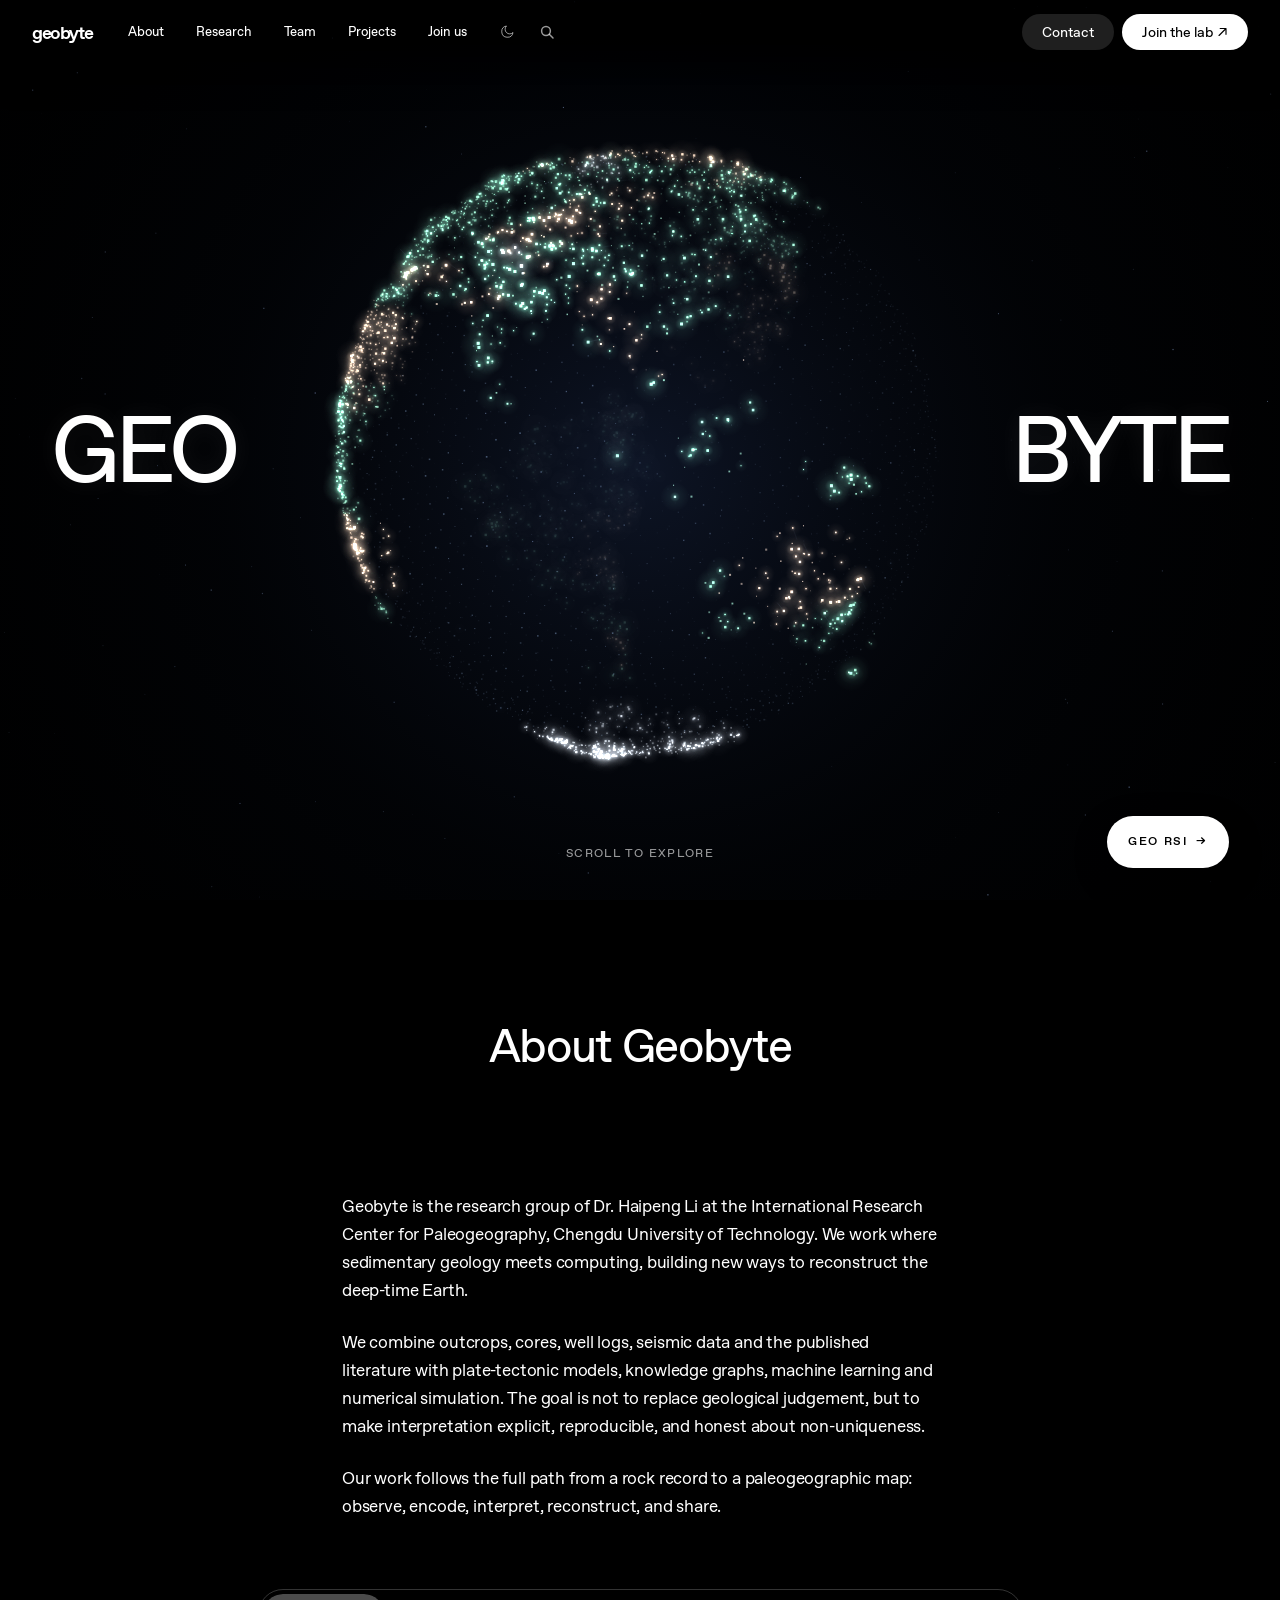
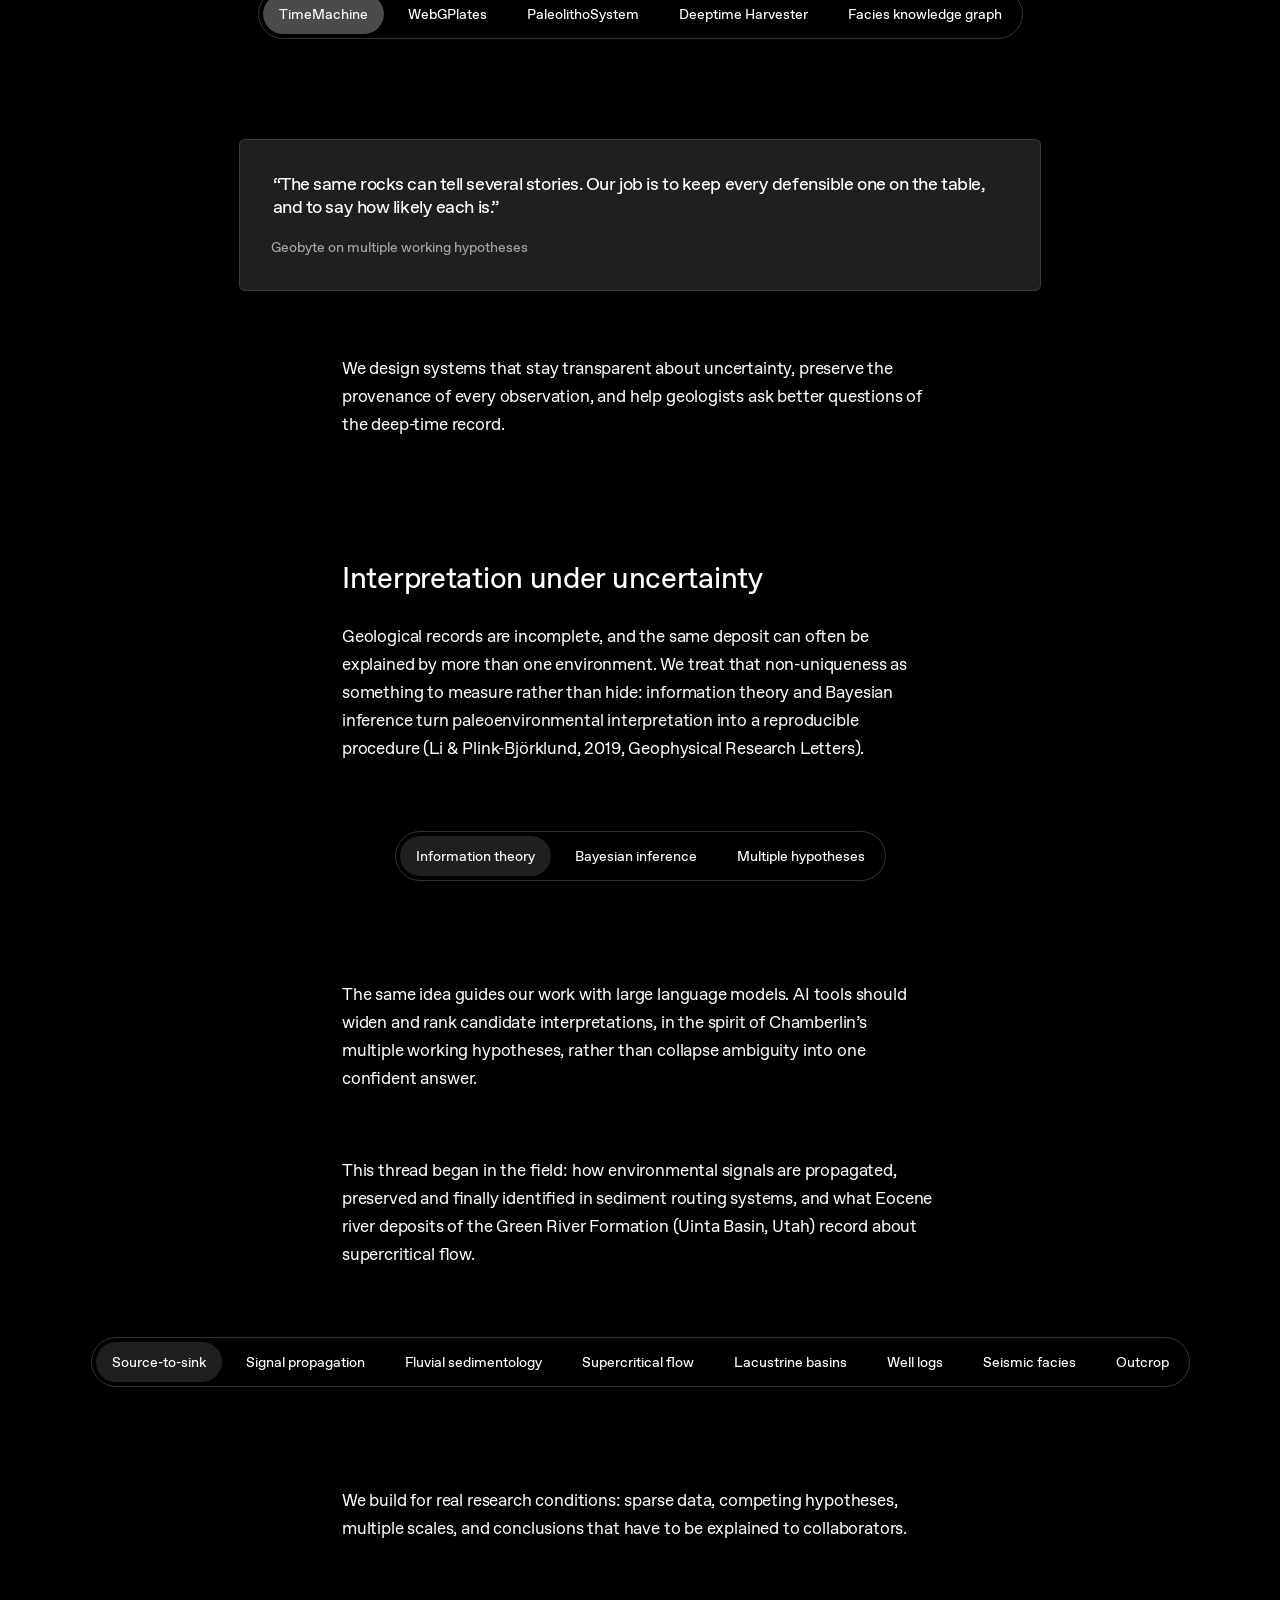
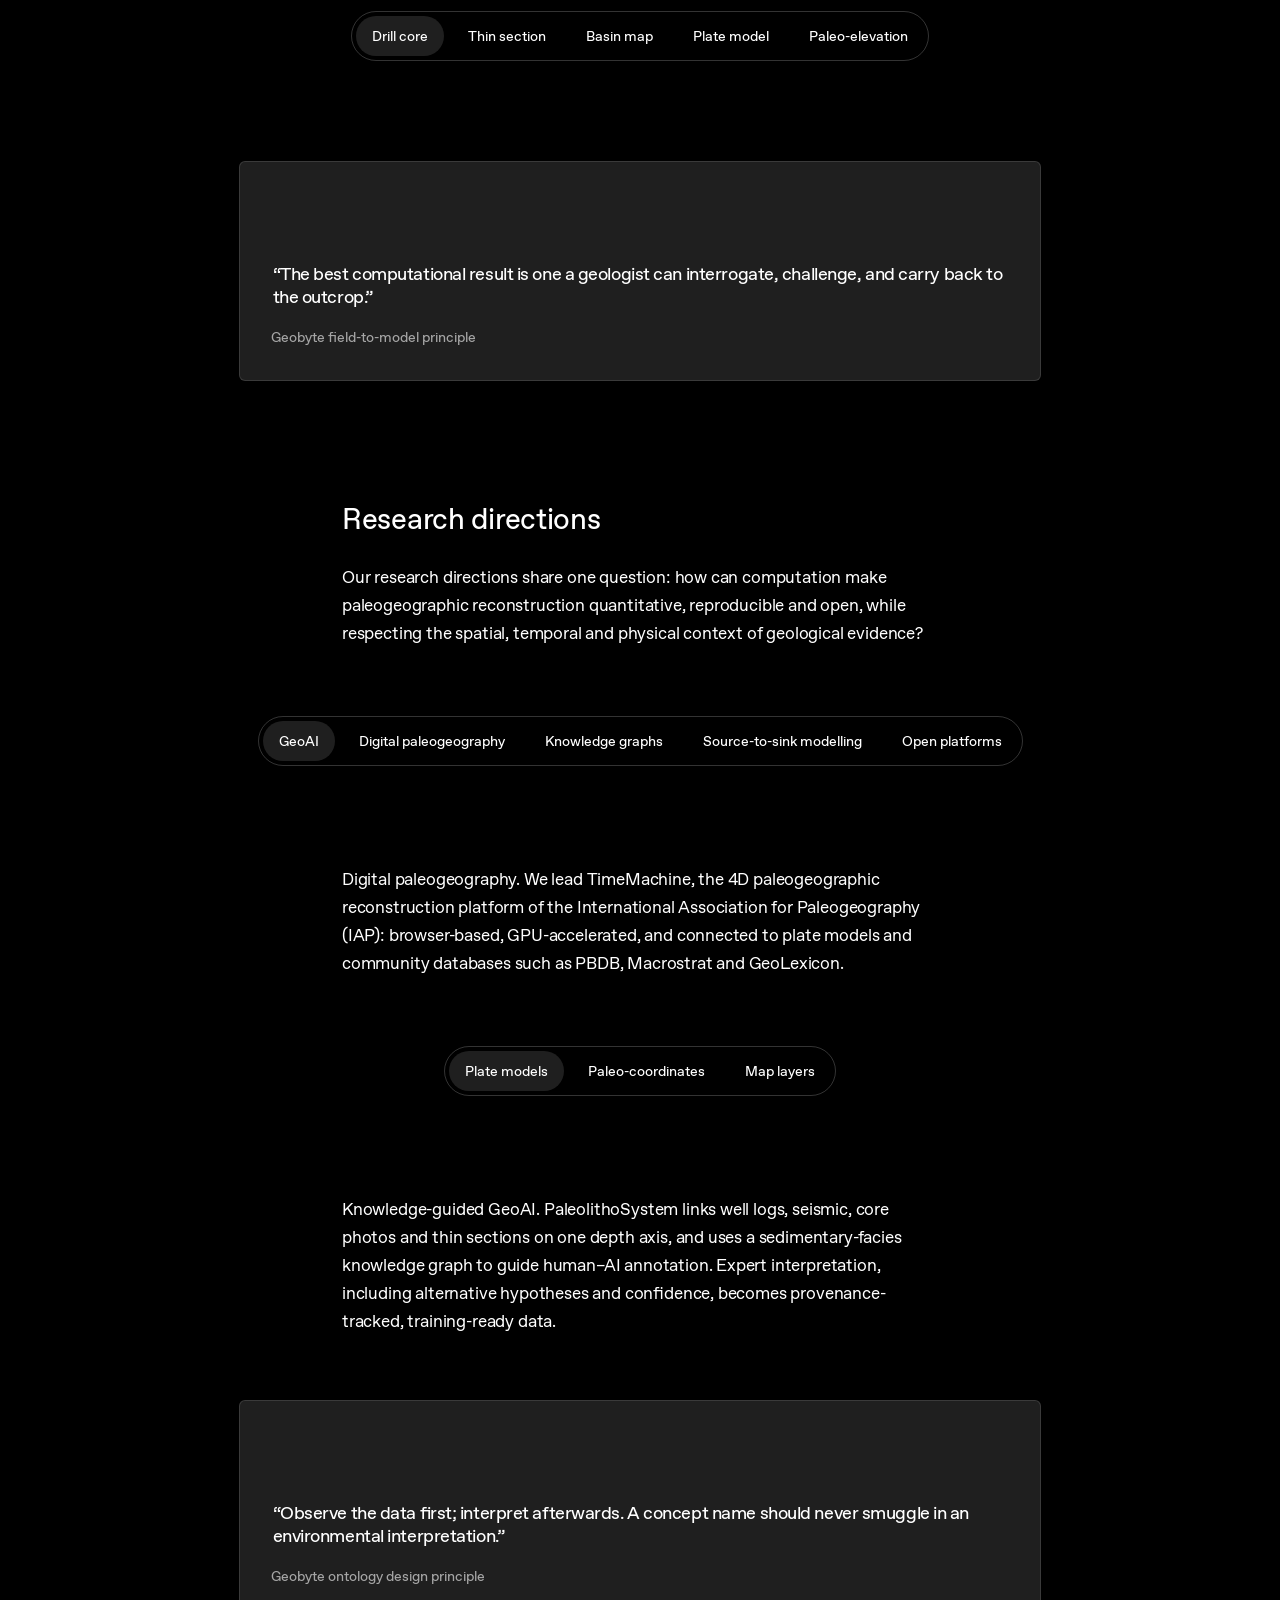
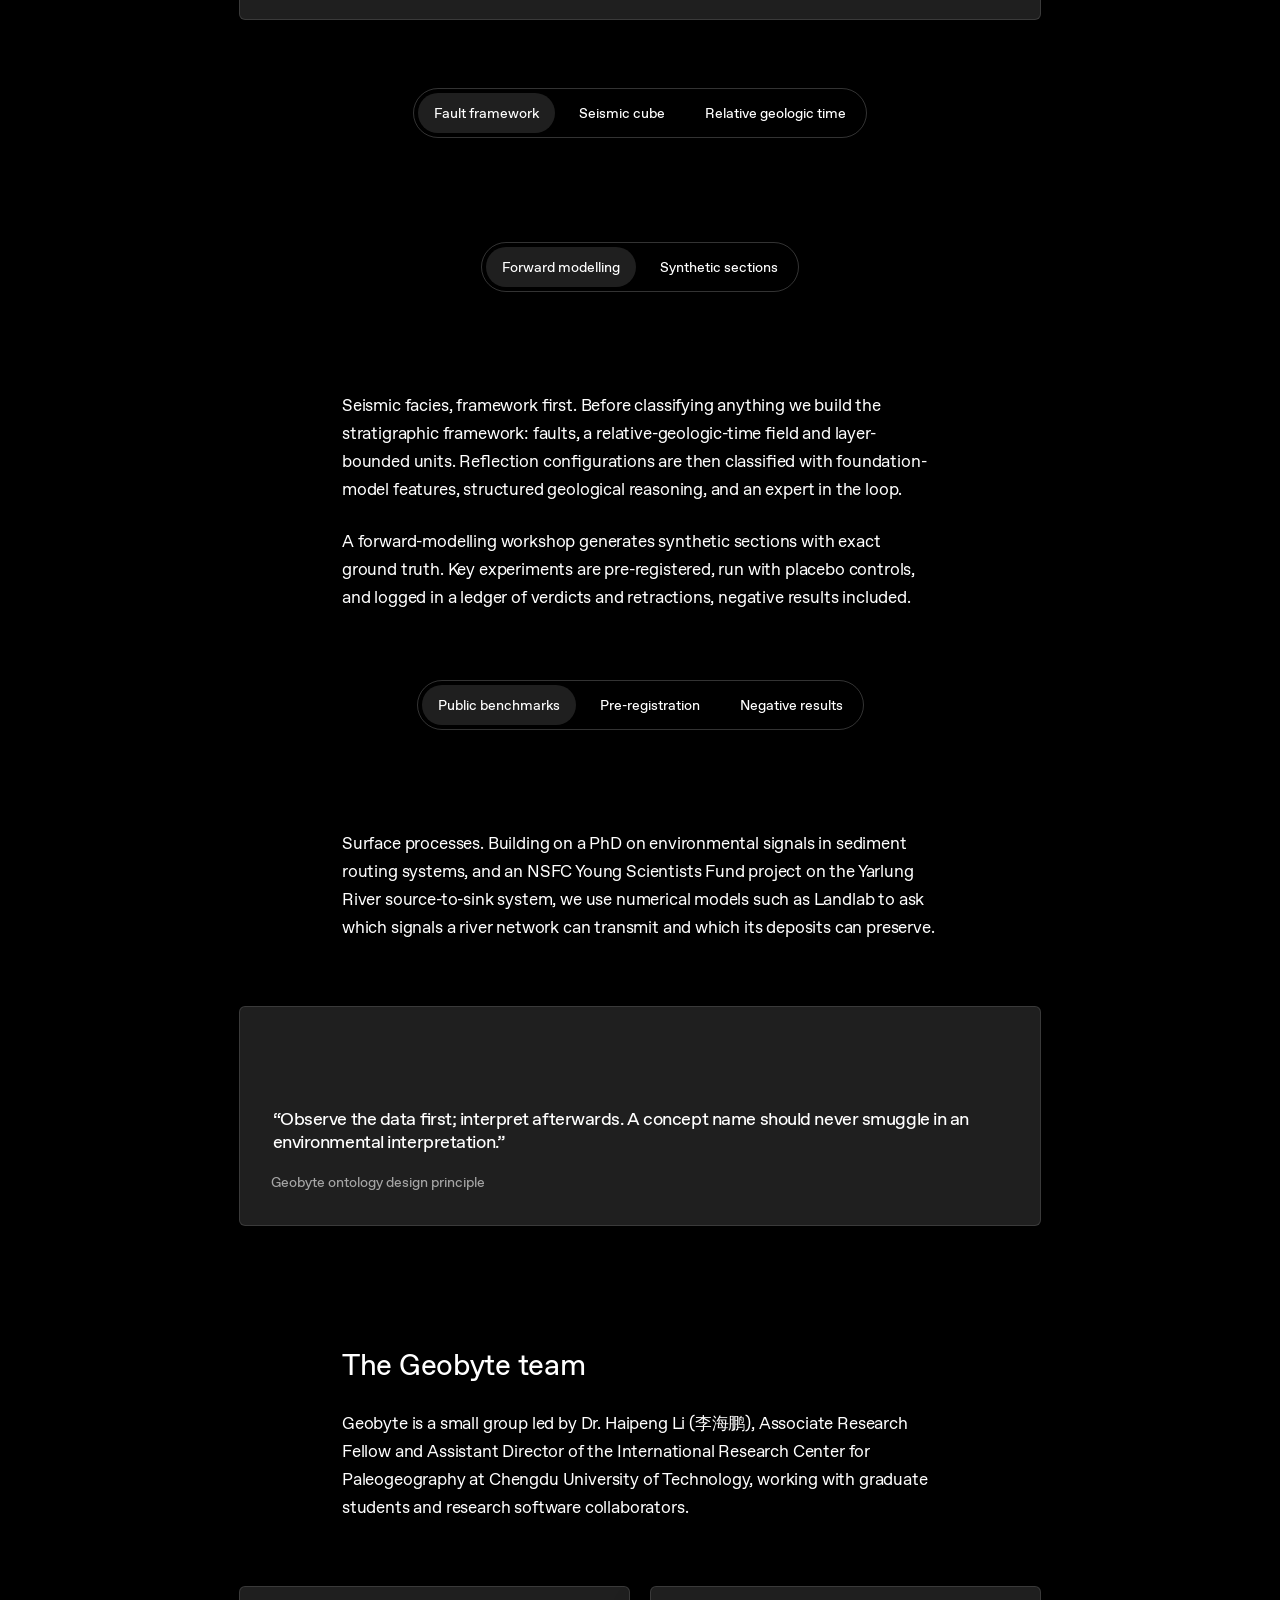
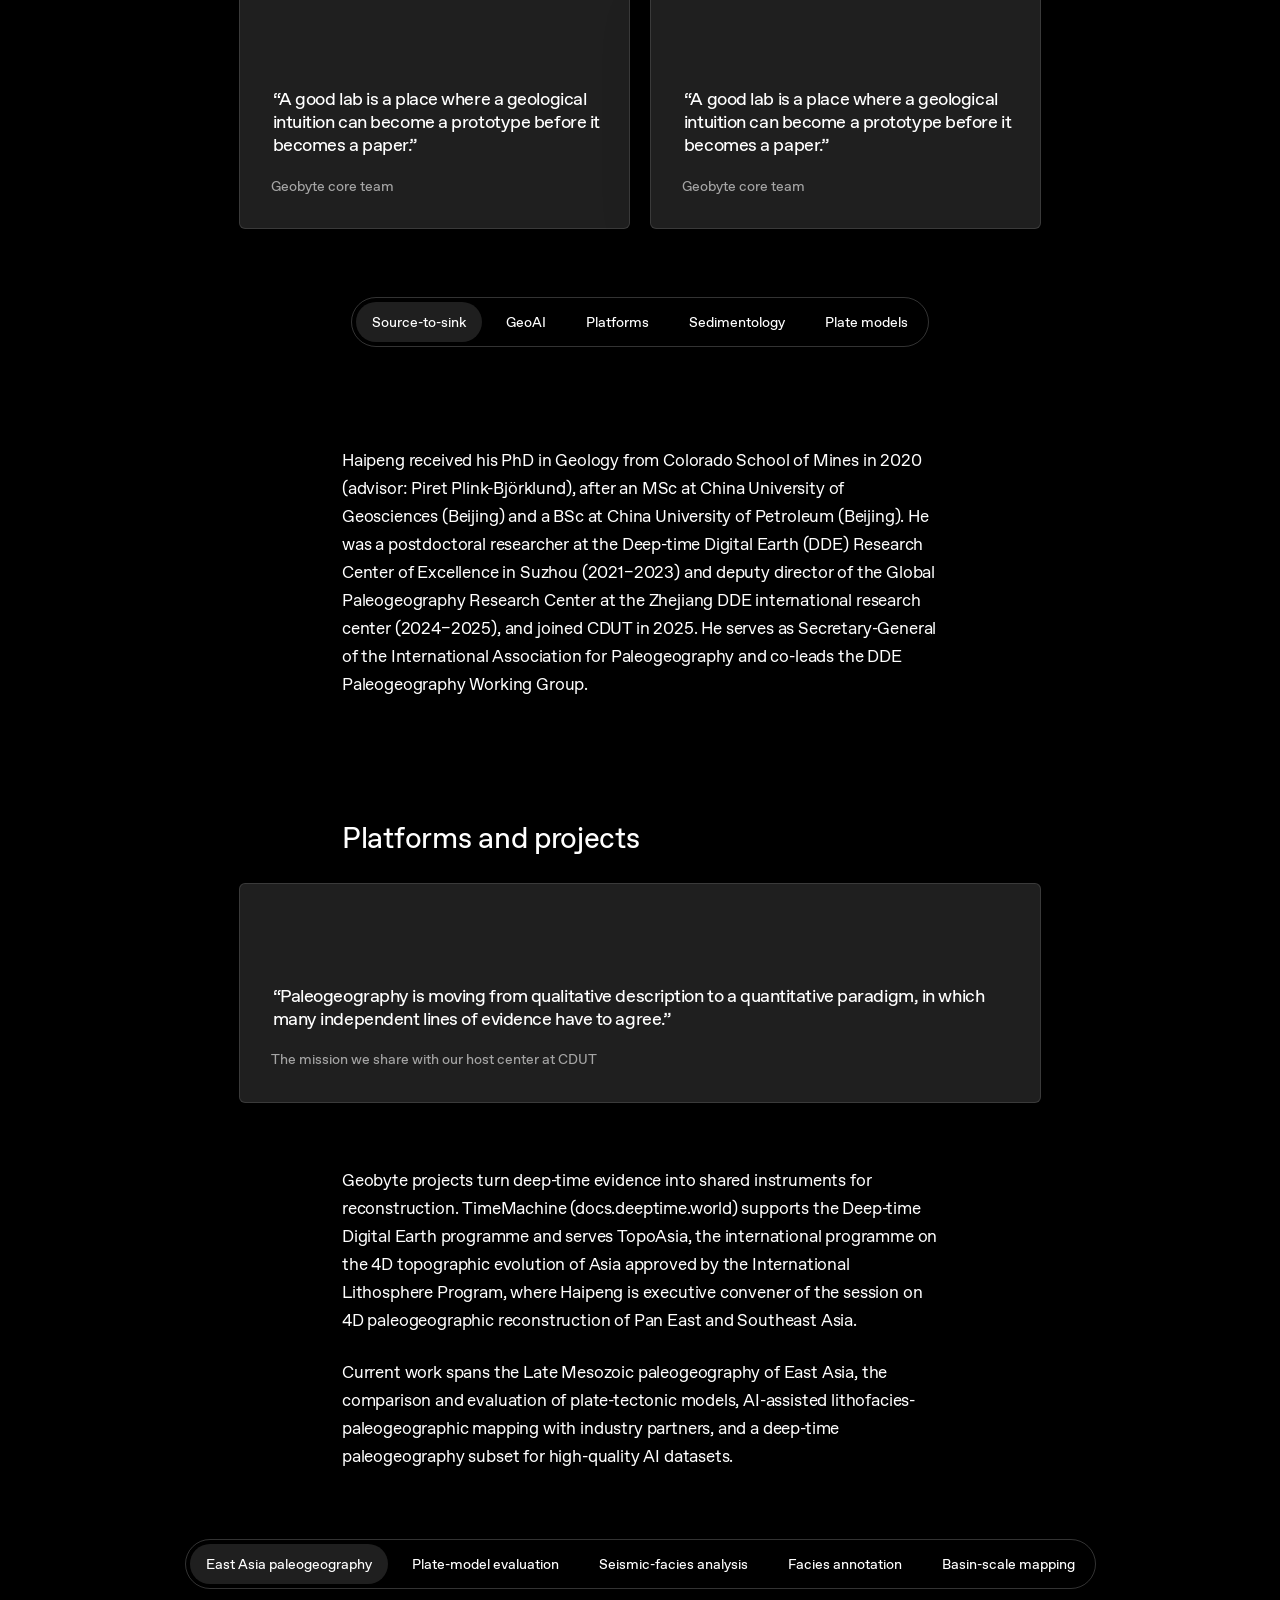
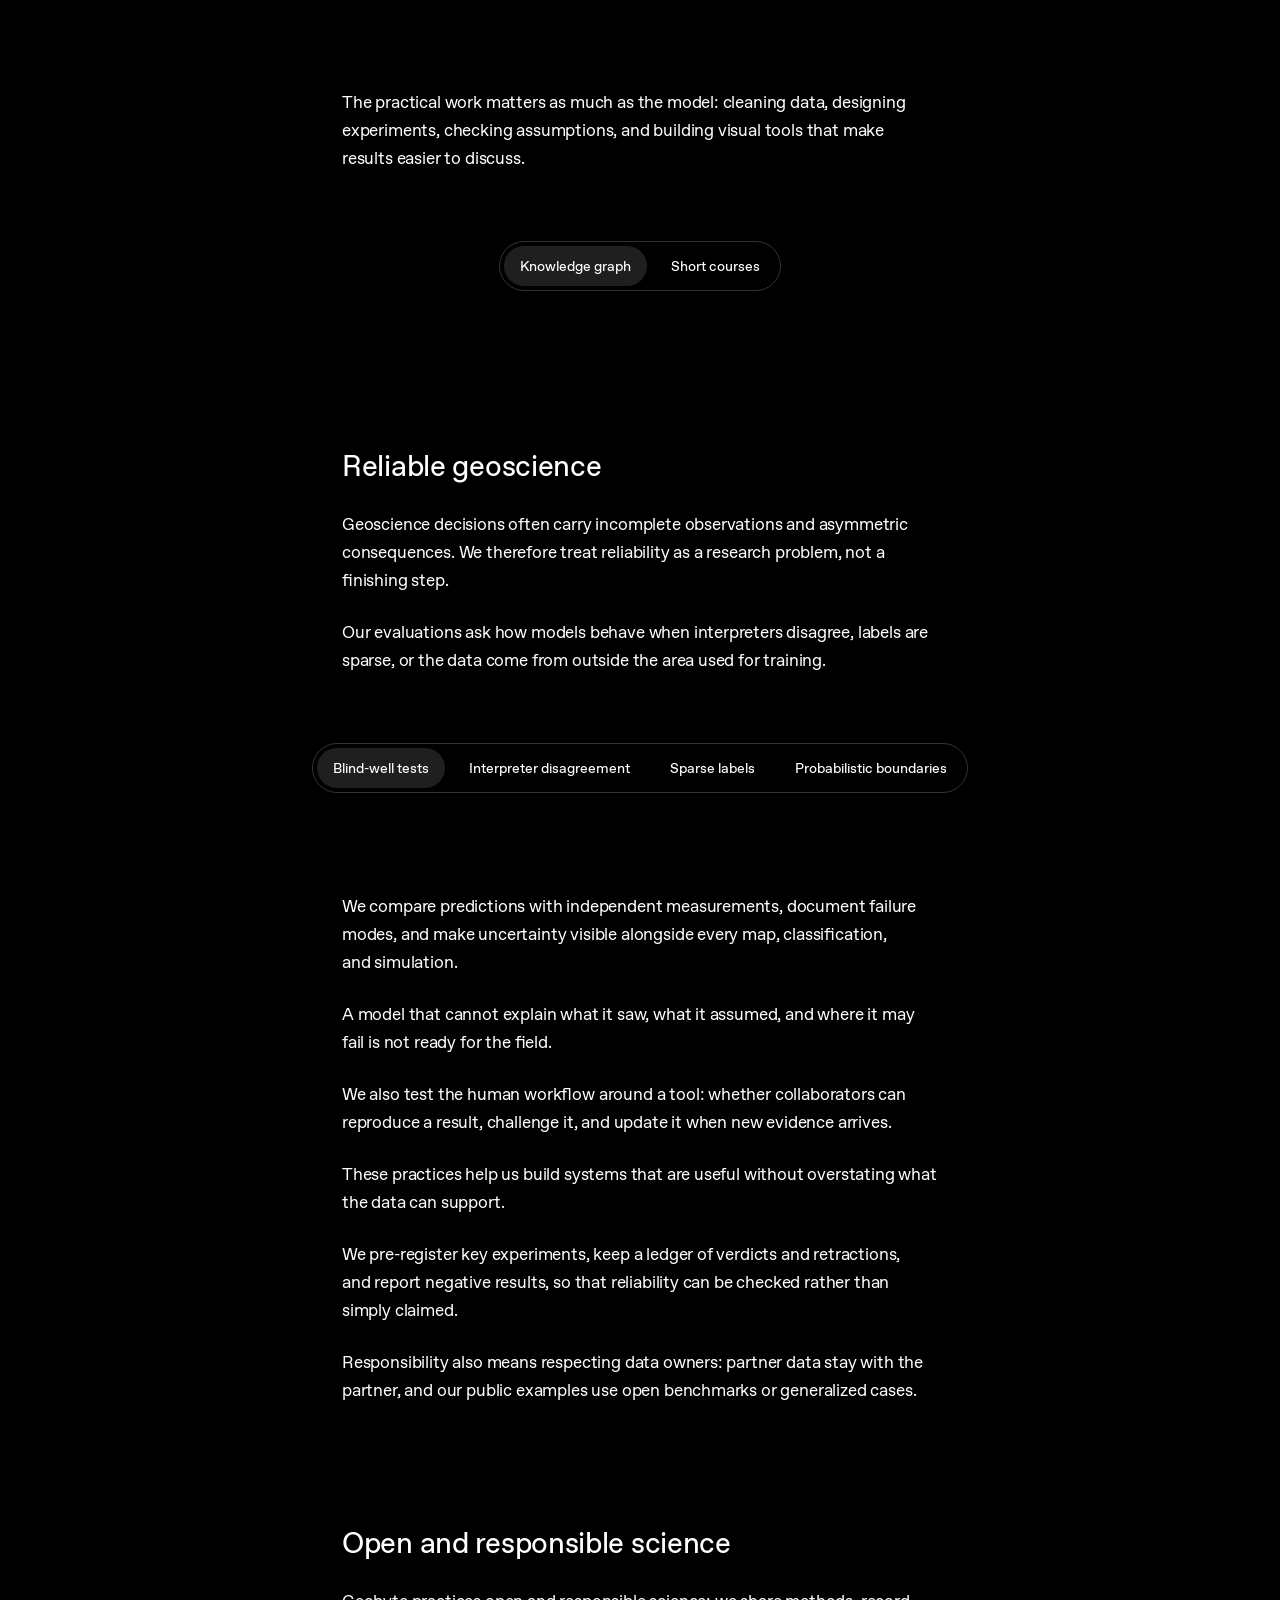
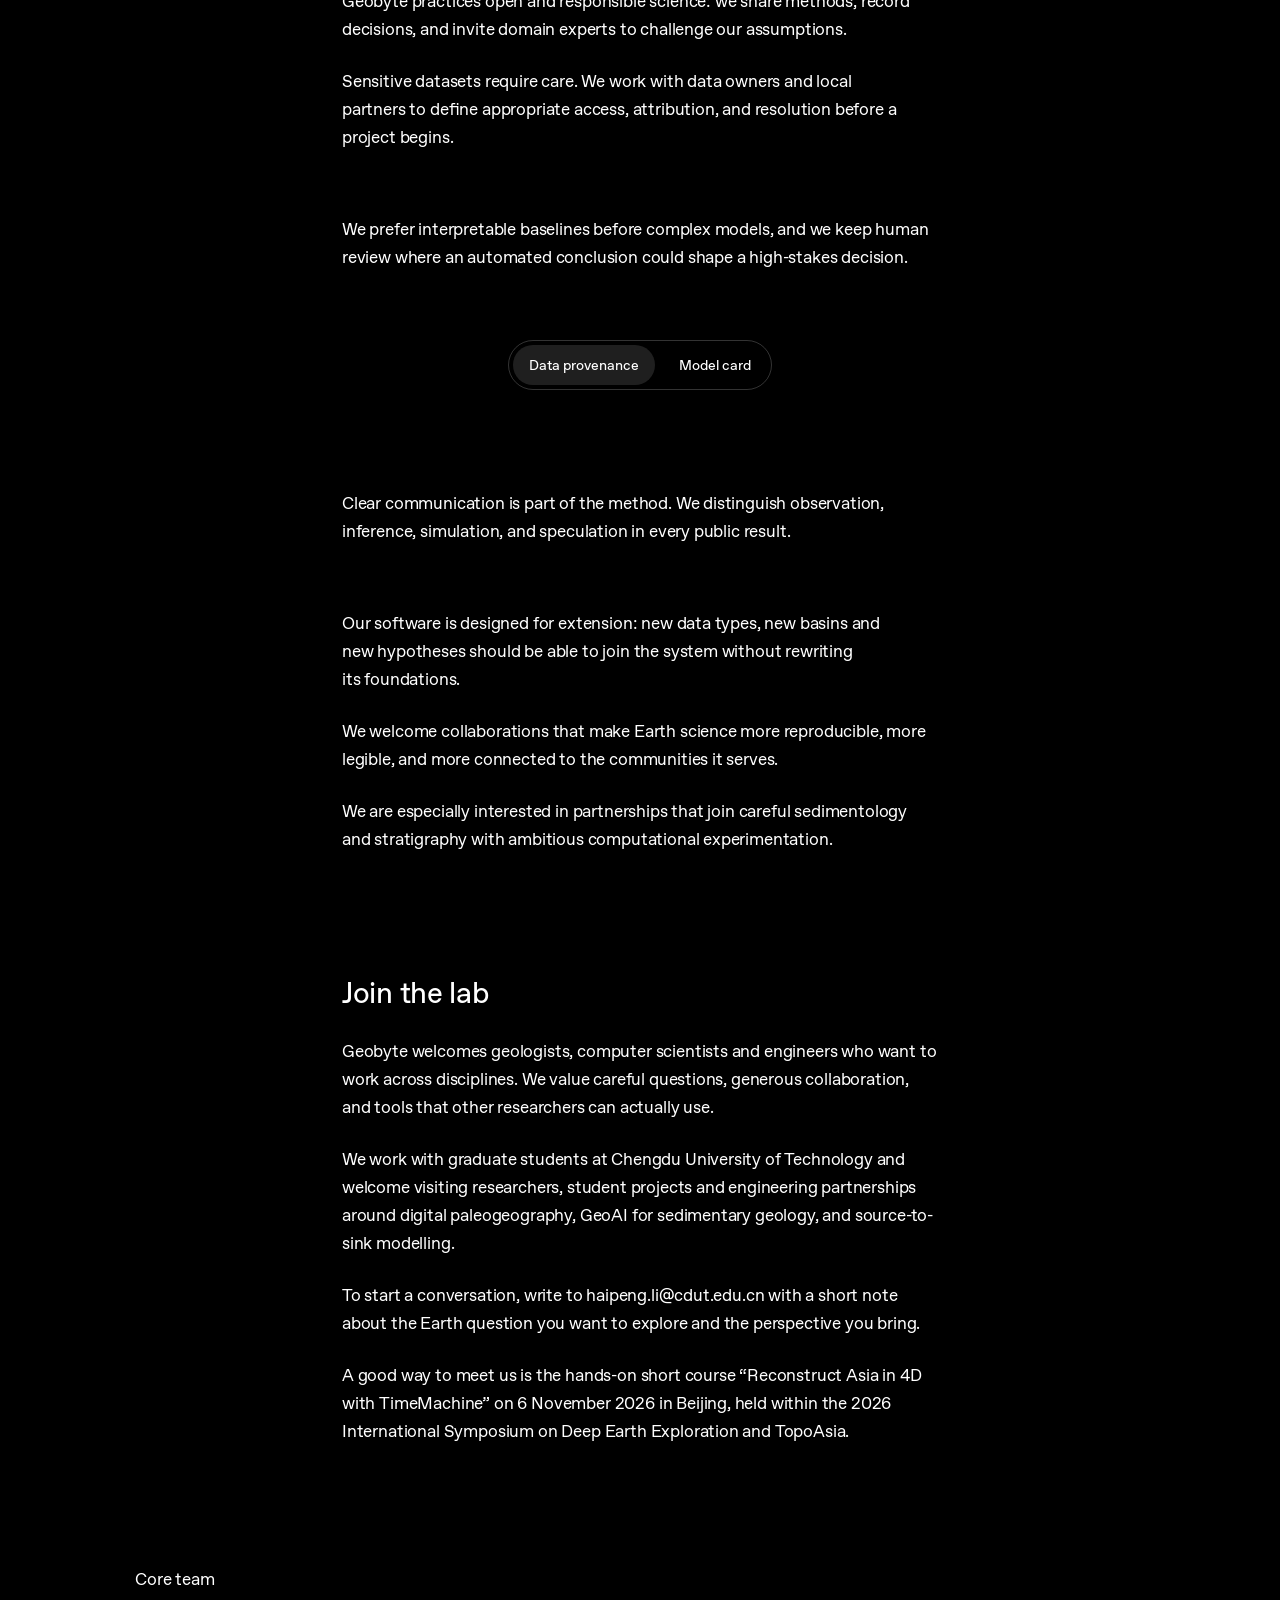
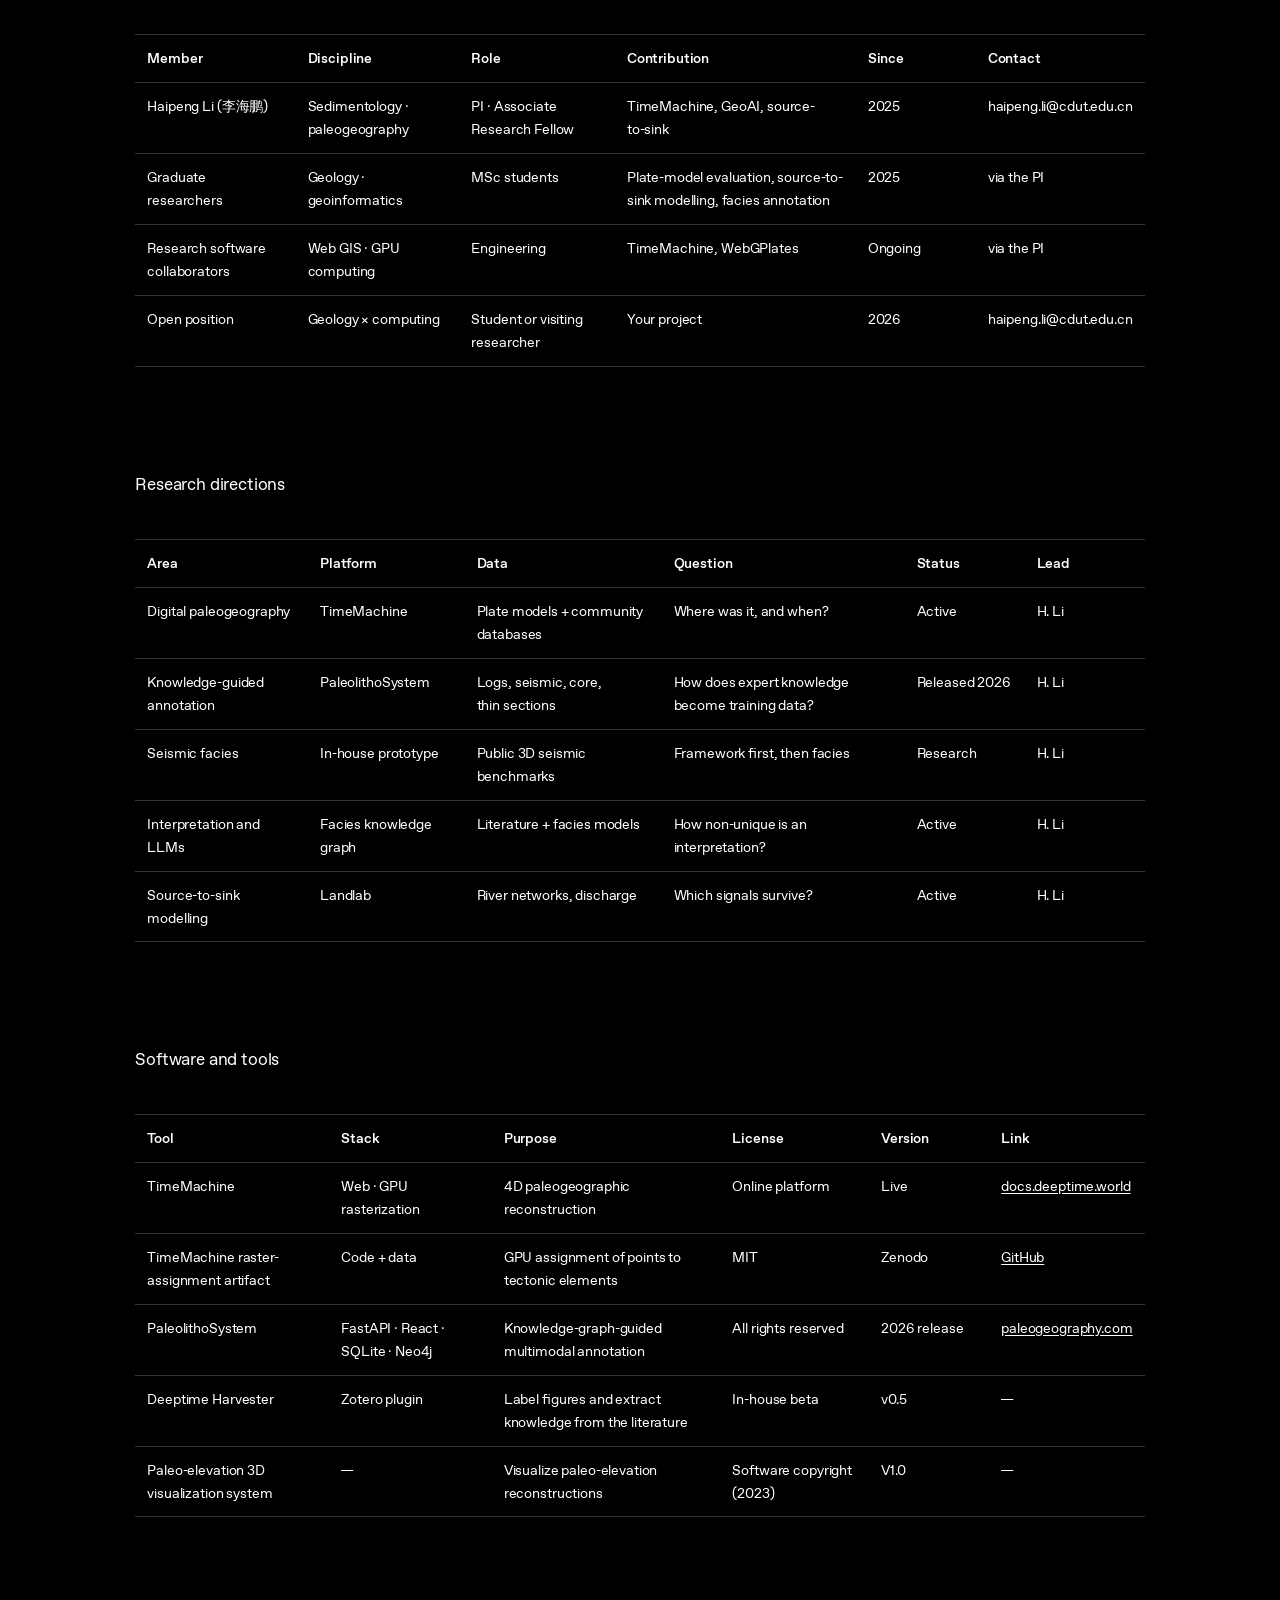
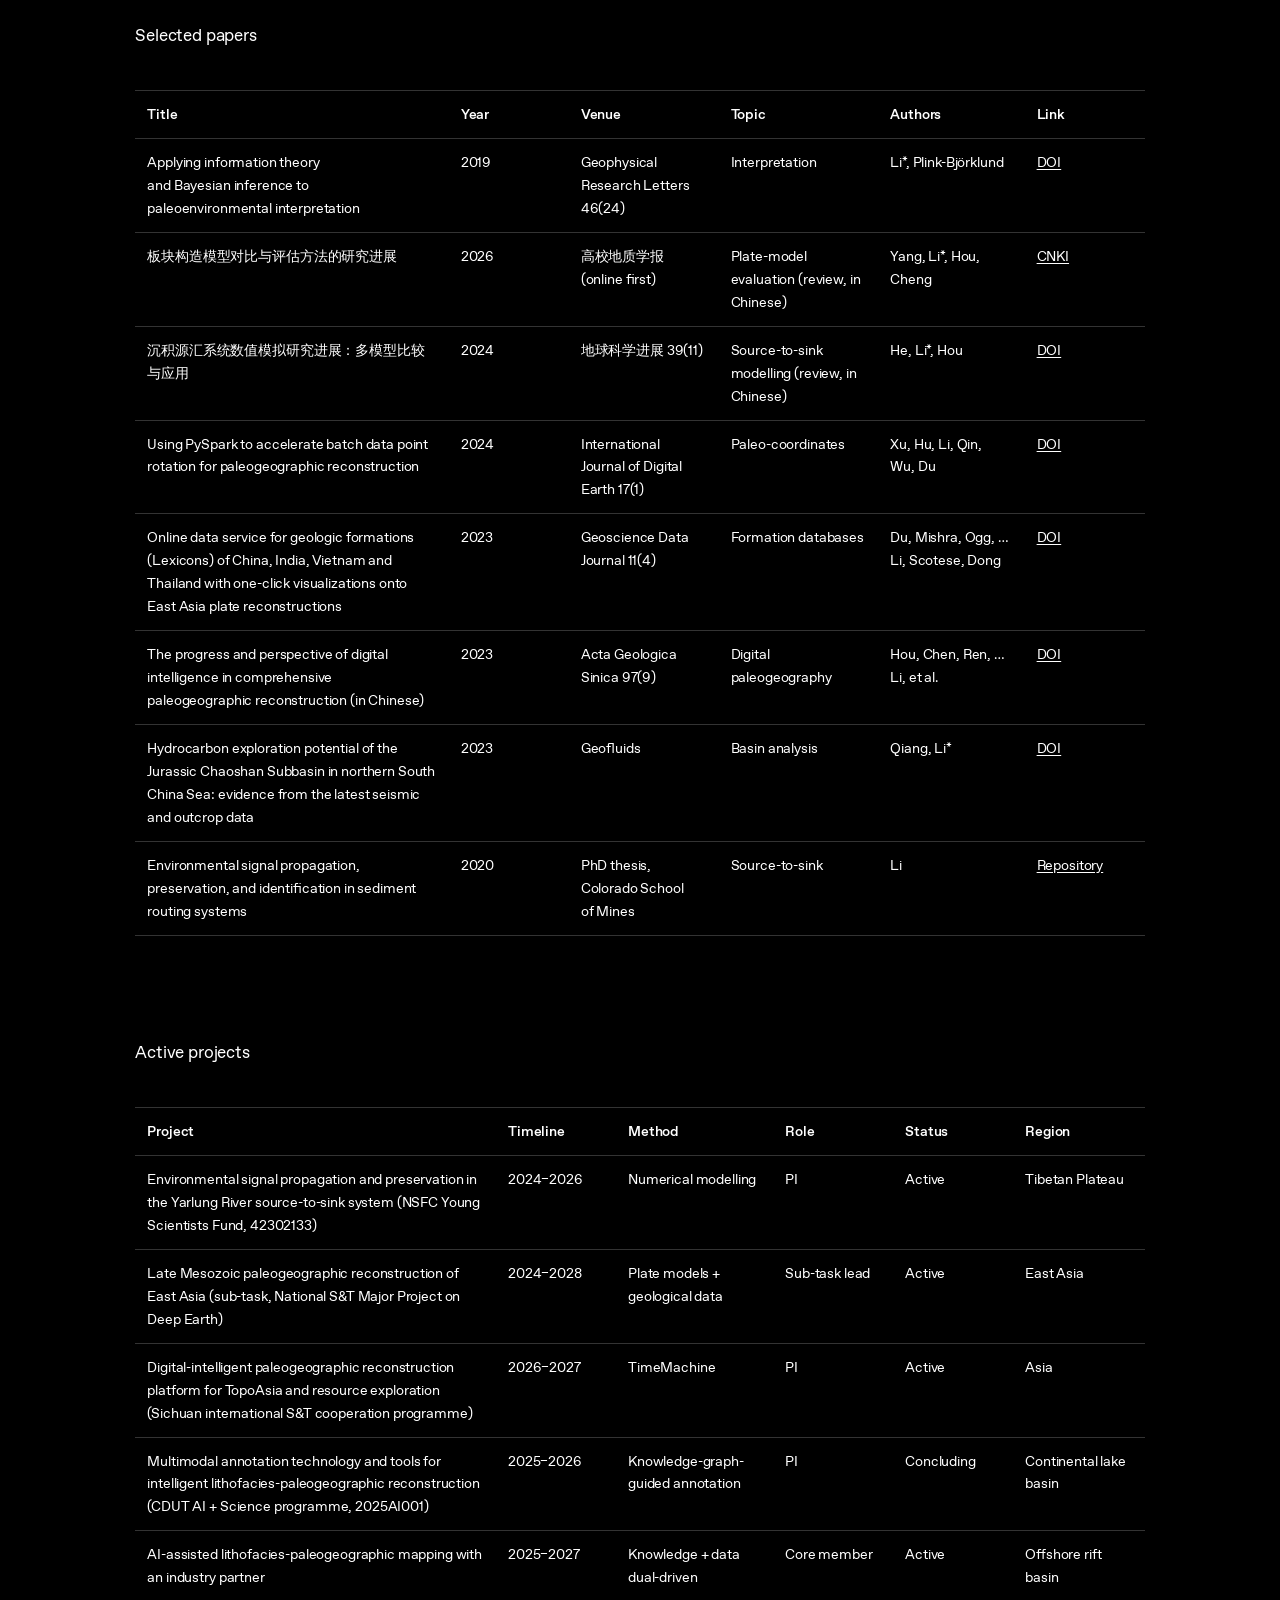
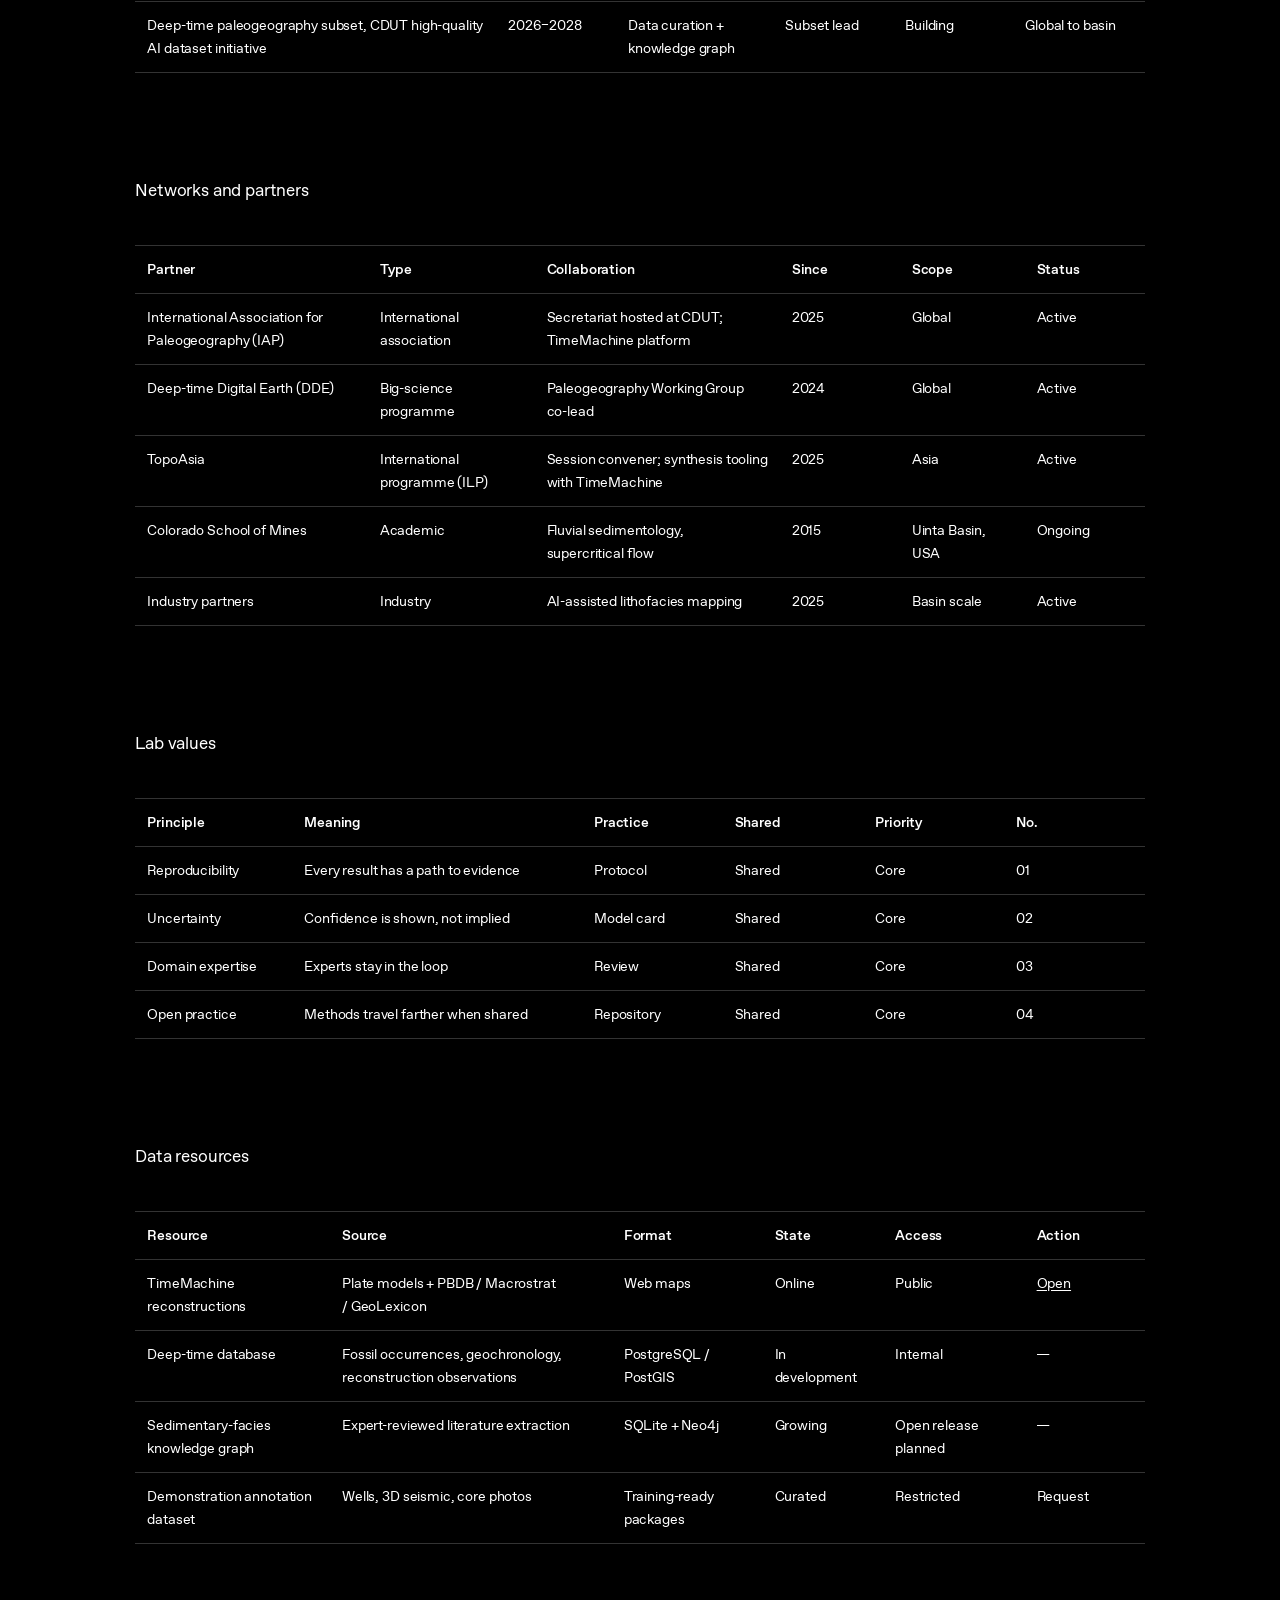
==== commit 86c5991b: "Remove blank placeholder shells and decorative cue particle fields The three 80vh scroll-cue blocks " ====
--- a/index.html
+++ b/index.html
@@ -724,4 +724,4 @@
   [data-dotcom-chart-scroll-control] svg {
     transition: none !important;
   }
-}</style><!--$!--><!--/$--><div class="" data-transparent-chrome-root="true"><header><div class="group/header-bar inset-x-0 top-0 flex h-header-h items-start transition-[background-color] motion-reduce:transition-none right-scroll-bar-position z-51 fixed ease-curve-out-cubic duration-long bg-transparent" data-testid="header-bar" data-transparent-chrome-surface="true" data-transparent-chrome-surface-group-id="_R_b9mknpfivb_" data-transparent-chrome-surface-id="_R_5fiv5tr9mknpfivb_"><div aria-hidden="true" class="pointer-events-none ease-curve-out-cubic absolute inset-x-0 top-0 z-0 h-[calc(var(--transparent-chrome-surface-h)+3rem)] [--transparent-chrome-backdrop-blur-fade-height:calc(var(--transparent-chrome-surface-h)+3rem)] motion-reduce:transition-none opacity-100 transition-none" data-testid="transparent-chrome-backdrop-blur" style="--transparent-chrome-surface-h:var(--header-h);--masked-backdrop-blur-mask:linear-gradient(to bottom, black calc(var(--transparent-chrome-backdrop-blur-fade-height) * 0), color-mix(in srgb, transparent 2%, black) calc(var(--transparent-chrome-backdrop-blur-fade-height) * 0.05), color-mix(in srgb, transparent 4%, black) calc(var(--transparent-chrome-backdrop-blur-fade-height) * 0.1), color-mix(in srgb, transparent 8%, black) calc(var(--transparent-chrome-backdrop-blur-fade-height) * 0.15), color-mix(in srgb, transparent 12%, black) calc(var(--transparent-chrome-backdrop-blur-fade-height) * 0.2), color-mix(in srgb, transparent 17%, black) calc(var(--transparent-chrome-backdrop-blur-fade-height) * 0.25), color-mix(in srgb, transparent 24%, black) calc(var(--transparent-chrome-backdrop-blur-fade-height) * 0.3), color-mix(in srgb, transparent 32%, black) calc(var(--transparent-chrome-backdrop-blur-fade-height) * 0.35), color-mix(in srgb, transparent 40%, black) calc(var(--transparent-chrome-backdrop-blur-fade-height) * 0.4), color-mix(in srgb, transparent 49%, black) calc(var(--transparent-chrome-backdrop-blur-fade-height) * 0.45), color-mix(in srgb, transparent 58%, black) calc(var(--transparent-chrome-backdrop-blur-fade-height) * 0.5), color-mix(in srgb, transparent 66%, black) calc(var(--transparent-chrome-backdrop-blur-fade-height) * 0.55), color-mix(in srgb, transparent 74%, black) calc(var(--transparent-chrome-backdrop-blur-fade-height) * 0.6), color-mix(in srgb, transparent 81%, black) calc(var(--transparent-chrome-backdrop-blur-fade-height) * 0.65), color-mix(in srgb, transparent 86%, black) calc(var(--transparent-chrome-backdrop-blur-fade-height) * 0.7), color-mix(in srgb, transparent 90%, black) calc(var(--transparent-chrome-backdrop-blur-fade-height) * 0.75), color-mix(in srgb, transparent 94%, black) calc(var(--transparent-chrome-backdrop-blur-fade-height) * 0.8), color-mix(in srgb, transparent 96%, black) calc(var(--transparent-chrome-backdrop-blur-fade-height) * 0.85), color-mix(in srgb, transparent 98%, black) calc(var(--transparent-chrome-backdrop-blur-fade-height) * 0.9), color-mix(in srgb, transparent 99%, black) calc(var(--transparent-chrome-backdrop-blur-fade-height) * 0.95), transparent calc(var(--transparent-chrome-backdrop-blur-fade-height) * 1), transparent 100%)"><div class="absolute inset-0 overflow-hidden bg-black-4 mask-(--masked-backdrop-blur-mask) backdrop-brightness-95 backdrop-contrast-105 [-webkit-mask-image:var(--masked-backdrop-blur-mask)] backdrop-blur-sm"></div></div><div aria-hidden="true" class="ease-curve-out-cubic pointer-events-none absolute inset-x-0 top-0 z-0 h-(--transparent-chrome-surface-h) bg-secondary-100 transition-opacity motion-reduce:transition-none opacity-0 duration-long" style="--transparent-chrome-surface-h:var(--header-h)"></div><a class="transition duration-short ease-curve-a rounded-[2.5rem] text-nowrap min-h-8 flex items-center justify-center gap-[0.3em] text-cta focus:outline outline-offset-2 h-[2.5rem] pointer-events-none absolute inset-s-6 top-header-h z-10 h-auto! min-h-0! px-4! py-2! text-nav-header! leading-none! opacity-0 outline-none! focus-visible:pointer-events-auto focus-visible:opacity-100 md:inset-s-8 bg-primary-4 text-primary-100 px-5 hover:bg-primary-12 disabled:bg-primary-4 disabled:text-primary-60 focus:bg-primary-12 focus:outline-primary-12" href="#main">Skip to main content</a><div class="relative z-10 mx-auto flex h-header-h w-full items-center gap-0 px-6 md:px-8 lg:max-w-container-desktop nav-desktop:gap-4 dark" data-testid="header-row"><div class="flex h-full min-w-0 flex-1 items-center gap-5"><a aria-label="Geobyte home" class="transition ease-curve-a duration-250 group/header-brand flex h-full shrink-0 items-center py-5 text-primary-100 transition-colors duration-fast focus-visible:outline-none motion-reduce:transition-none" href="#top"><span class="relative inline-flex items-center after:pointer-events-none after:absolute after:-inset-x-1 after:-inset-y-0.5 after:border after:border-transparent after:content-[''] group-focus-visible/header-brand:after:border-primary-44"><span aria-hidden="true" class="inline-flex items-center local-geobyte-wordmark" data-testid="header-brand-wordmark">geobyte</span></span></a><div class="-me-3 flex h-full min-w-0 flex-1 items-center nav-desktop:me-0"><div class="hidden h-full min-w-0 items-center gap-3 nav-desktop:flex"><nav aria-label="Main Navigation" class="h-full min-w-0 nav-desktop:-me-6 nav-desktop:mask-[linear-gradient(to_right,black,black_calc(100%-1.5rem),transparent_calc(100%-0.5rem),transparent)] nav-desktop:[-webkit-mask-image:linear-gradient(to_right,black,black_calc(100%-1.5rem),transparent_calc(100%-0.5rem),transparent)] nav-desktop:focus-within:mask-none nav-desktop:focus-within:[-webkit-mask-image:none] rtl:mask-[linear-gradient(to_left,black,black_calc(100%-1.5rem),transparent_calc(100%-0.5rem),transparent)] rtl:[-webkit-mask-image:linear-gradient(to_left,black,black_calc(100%-1.5rem),transparent_calc(100%-0.5rem),transparent)]"><ul class="flex h-full min-w-0 scrollbar-none items-baseline gap-0 overflow-x-hidden whitespace-nowrap [-ms-overflow-style:none] focus-within:overflow-visible nav-desktop:pe-6 [&amp;::-webkit-scrollbar]:hidden [&amp;:has(&gt;li:hover)&gt;li:not(:hover)&gt;*]:text-primary-60"><li class="group/desktop-nav-item relative flex h-full items-center"><a aria-label="About" class="transition ease-curve-a duration-250 group/desktop-nav-trigger duration-fast inline-flex h-full items-center transition-colors motion-reduce:transition-none hover:text-primary-100 focus-visible:text-primary-100 focus-visible:outline-none cursor-pointer text-primary-100" href="#about"><span class="inline-flex items-center px-4 py-0 text-nav-header"><span class="relative inline-flex items-center after:pointer-events-none after:absolute after:-inset-s-1.5 after:-inset-e-1.5 after:top-1/2 after:h-5 after:-translate-y-1/2 after:border after:border-transparent after:content-[''] group-focus-visible/desktop-nav-trigger:after:border-primary-44">About</span></span></a></li><li class="group/desktop-nav-item relative flex h-full items-center"><a class="group/desktop-nav-trigger duration-fast inline-flex h-full items-center transition-colors motion-reduce:transition-none hover:text-primary-100 focus-visible:text-primary-100 focus-visible:outline-none cursor-pointer text-primary-100" href="#research"><span class="inline-flex items-center px-4 py-0 text-nav-header"><span class="relative inline-flex items-center after:pointer-events-none after:absolute after:-inset-s-1.5 after:-inset-e-1.5 after:top-1/2 after:h-5 after:-translate-y-1/2 after:border after:border-transparent after:content-[''] group-focus-visible/desktop-nav-trigger:after:border-primary-44">Research</span></span></a></li><li class="group/desktop-nav-item relative flex h-full items-center"><a aria-label="Team" class="transition ease-curve-a duration-250 group/desktop-nav-trigger duration-fast inline-flex h-full items-center transition-colors motion-reduce:transition-none hover:text-primary-100 focus-visible:text-primary-100 focus-visible:outline-none cursor-pointer text-primary-100" href="#team"><span class="inline-flex items-center px-4 py-0 text-nav-header"><span class="relative inline-flex items-center after:pointer-events-none after:absolute after:-inset-s-1.5 after:-inset-e-1.5 after:top-1/2 after:h-5 after:-translate-y-1/2 after:border after:border-transparent after:content-[''] group-focus-visible/desktop-nav-trigger:after:border-primary-44">Team</span></span></a></li><li class="group/desktop-nav-item relative flex h-full items-center"><a aria-label="Projects" class="transition ease-curve-a duration-250 group/desktop-nav-trigger duration-fast inline-flex h-full items-center transition-colors motion-reduce:transition-none hover:text-primary-100 focus-visible:text-primary-100 focus-visible:outline-none cursor-pointer text-primary-100" href="#projects"><span class="inline-flex items-center px-4 py-0 text-nav-header"><span class="relative inline-flex items-center after:pointer-events-none after:absolute after:-inset-s-1.5 after:-inset-e-1.5 after:top-1/2 after:h-5 after:-translate-y-1/2 after:border after:border-transparent after:content-[''] group-focus-visible/desktop-nav-trigger:after:border-primary-44">Projects</span></span></a></li><li class="group/desktop-nav-item relative flex h-full items-center"><a aria-label="Join us" class="transition ease-curve-a duration-250 group/desktop-nav-trigger duration-fast inline-flex h-full items-center transition-colors motion-reduce:transition-none hover:text-primary-100 focus-visible:text-primary-100 focus-visible:outline-none cursor-pointer text-primary-100" href="#join"><span class="inline-flex items-center px-4 py-0 text-nav-header"><span class="relative inline-flex items-center after:pointer-events-none after:absolute after:-inset-s-1.5 after:-inset-e-1.5 after:top-1/2 after:h-5 after:-translate-y-1/2 after:border after:border-transparent after:content-[''] group-focus-visible/desktop-nav-trigger:after:border-primary-44">Join us</span></span></a></li></ul></nav></div><div class="ms-auto flex shrink-0 items-center ps-1 nav-desktop:ms-0 nav-desktop:me-auto"><div class="fixed inset-s-0 top-0 size-0 rtl:inset-s-auto rtl:inset-e-0"></div><div class="relative"><button aria-label="Switch to light theme" class="local-theme-btn ease-curve-a items-center justify-center outline-offset-2 duration-200 focus-visible:outline focus-visible:outline-offset-0 flex rounded-full transition size-10 text-primary-60 focus:outline-primary-44 hover:text-primary-100" id="themeBtn" type="button"><svg aria-hidden="true" class="local-theme-icon-dark" fill="none" height="16" stroke="currentColor" stroke-width="1.5" viewbox="0 0 24 24" width="16"><path d="M21 12.8A8.5 8.5 0 1 1 11.2 3a6.6 6.6 0 0 0 9.8 9.8Z"></path></svg><svg aria-hidden="true" class="local-theme-icon-light" fill="none" height="16" stroke="currentColor" stroke-width="1.5" viewbox="0 0 24 24" width="16"><circle cx="12" cy="12" r="4.2"></circle><path d="M12 2.2v2.4M12 19.4v2.4M2.2 12h2.4M19.4 12h2.4M5.1 5.1l1.7 1.7M17.2 17.2l1.7 1.7M18.9 5.1l-1.7 1.7M6.8 17.2l-1.7 1.7"></path></svg></button></div><div class="relative z-51"><div class="rounded-full transition duration-short ease-primary delay-200"><button aria-label="Search Geobyte" class="ease-curve-a disabled:text-gray-40 items-center justify-center outline-offset-2 duration-200 focus-visible:outline focus-visible:outline-offset-0 flex rounded-full transition size-10 text-primary-60 focus:outline-primary-44 hover:text-primary-100" type="button"><svg height="16" viewbox="0 0 16 16" width="16"><circle cx="7" cy="7" r="4.4" fill="none" stroke="currentColor" stroke-width="1.5"/><path d="M10.3 10.3 14 14" fill="none" stroke="currentColor" stroke-width="1.5" stroke-linecap="round"/></svg></button></div><div class="absolute inset-0 w-0 origin-end rounded-md transition-all duration-short ease-primary opacity-0" inert=""><button aria-label="Close Geobyte search" class="ease-curve-a disabled:text-gray-40 items-center justify-center outline-offset-2 duration-200 focus-visible:outline focus-visible:outline-offset-0 flex rounded-full transition size-10 text-primary-60 focus:outline-primary-44 hover:text-primary-100" type="button"><svg height="16" viewbox="0 0 16 16" width="16"><path d="M3.6 3.6 12.4 12.4M12.4 3.6 3.6 12.4" fill="none" stroke="currentColor" stroke-width="1.6" stroke-linecap="round"/></svg></button></div></div></div><div class="flex shrink-0 items-center nav-desktop:gap-4"><div class="hidden items-center gap-2 md:flex"><a aria-label="Contact Geobyte" class="transition duration-short ease-curve-a rounded-[2.5rem] text-nowrap min-h-8 flex items-center justify-center gap-[0.3em] text-cta focus:outline outline-offset-2 h-[2.5rem] flex outline-none! !text-cta !leading-none !h-9 !min-h-0 !py-0 !px-5 [&amp;_svg]:size-3 [&amp;_svg]:size-3 bg-primary-4 text-primary-100 px-5 hover:bg-primary-12 disabled:bg-primary-4 disabled:text-primary-60 focus:bg-primary-12 focus:outline-primary-12" href="#join">Contact</a><a class="transition duration-short ease-curve-a rounded-[2.5rem] text-nowrap min-h-8 flex items-center justify-center gap-[0.3em] text-cta focus:outline outline-offset-2 h-[2.5rem] !text-cta !leading-none !h-9 !min-h-0 !py-0 !px-5 hidden md:inline-flex bg-primary-100 text-secondary-100 px-5 hover:bg-primary-80 disabled:bg-primary-4 disabled:text-primary-60 focus:bg-primary-80 focus:outline-primary-12" data-analytics="top-nav-join-lab-3-0" href="#join" referrerpolicy="no-referrer-when-downgrade" rel="" target="_self">Join the lab<svg aria-hidden="true" class="scale-inline-100" fill="none" style="aspect-ratio:11 / 12" viewbox="1.243 0.843 9.483 10.345" width="11" xmlns="http://www.w3.org/2000/svg"><path d="M8.949 2.505a.497.497 0 0 1 .546.546L9.5 3.1V8a.5.5 0 0 1-1 0V4.207l-5.147 5.15a.5.5 0 1 1-.707-.707L7.794 3.5H4a.5.5 0 0 1 0-1h4.9z" fill="currentColor" style="fill-opacity:1"></path></svg><span class="sr-only"></span></a></div><button aria-expanded="false" aria-label="Open mobile navigation" class="ease-curve-a disabled:text-gray-40 items-center justify-center outline-offset-2 duration-200 focus-visible:outline focus-visible:outline-offset-0 flex rounded-full transition size-10 text-primary-60 focus:outline-primary-44 hover:text-primary-100 nav-desktop:hidden" id="menuBtn" type="button"><svg height="18" viewbox="0 0 20 20" width="18"><rect x="2.6" y="3.6" width="14.8" height="12.8" rx="2.6" fill="none" stroke="currentColor" stroke-width="1.5"/><path d="M8.2 3.6v12.8" fill="none" stroke="currentColor" stroke-width="1.5"/></svg></button></div></div></div></div><div aria-hidden="true" aria-modal="true" class="no-scrollbar ease-curve-out-cubic fixed inset-x-0 top-header-h bottom-0 overscroll-none bg-secondary-100 transition-[clip-path] duration-short motion-reduce:transition-none nav-desktop:hidden overflow-y-auto pointer-events-none [clip-path:inset(0_0_100%_0)]" data-testid="mobile-nav-panel" id="mobileNav" role="dialog"><div class="mx-auto w-full p-6 md:p-8 lg:max-w-container-desktop" data-testid="mobile-nav-scroll-region"><div class="grid"><div class="col-start-1 row-start-1" inert=""><div class=""><ul class="space-y-4"><li><a class="text-h2 hover:text-primary-60 [&amp;_svg]:h-auto [&amp;_svg]:w-[18px] w-full text-start" href="#about">About</a></li><li><a class="text-h2 hover:text-primary-60 [&amp;_svg]:h-auto [&amp;_svg]:w-[18px] w-full text-start" href="#research">Research</a></li><li><a class="text-h2 hover:text-primary-60 [&amp;_svg]:h-auto [&amp;_svg]:w-[18px] w-full text-start" href="#team">Team</a></li><li><a class="text-h2 hover:text-primary-60 [&amp;_svg]:h-auto [&amp;_svg]:w-[18px] w-full text-start" href="#projects">Projects</a></li><li><a class="text-h2 hover:text-primary-60 [&amp;_svg]:h-auto [&amp;_svg]:w-[18px] w-full text-start" href="#join">Join us</a></li><li></li></ul><div class="mt-12 flex flex-col items-start gap-6 border-t border-primary-12 pt-8"><a class="transition ease-curve-a duration-250 flex flex-row items-center gap-x-[0.3em] w-fit text-h2 hover:text-primary-60 [&amp;_svg]:h-auto [&amp;_svg]:w-[18px]" data-analytics="top-nav-join-lab-3-0" href="#join" referrerpolicy="no-referrer-when-downgrade" rel="" target="_self">Join the lab<svg aria-hidden="true" class="scale-inline-100" fill="none" style="aspect-ratio:11 / 12" viewbox="1.243 0.843 9.483 10.345" width="9" xmlns="http://www.w3.org/2000/svg"><path d="M8.949 2.505a.497.497 0 0 1 .546.546L9.5 3.1V8a.5.5 0 0 1-1 0V4.207l-5.147 5.15a.5.5 0 1 1-.707-.707L7.794 3.5H4a.5.5 0 0 1 0-1h4.9z" fill="currentColor" style="fill-opacity:1"></path></svg><span class="sr-only"></span></a><button class="w-full text-start text-h2 text-primary-60 hover:text-primary-100 [&amp;_svg]:h-auto [&amp;_svg]:w-[18px]" type="button">Contact</button></div></div></div></div></div></div></div><div><div aria-hidden="true" class="ease-curve-out-cubic fixed inset-x-0 top-header-h bottom-0 hidden bg-primary-12 backdrop-blur transition-opacity duration-short motion-reduce:transition-none nav-desktop:block nav-desktop:backdrop-blur-lg right-scroll-bar-position pointer-events-none opacity-0" data-testid="nav-overlay" style="z-index:50"></div></div></header><div class="[--page-top-gap:0px] [--page-top-space:calc(var(--sticky-top)+var(--page-top-gap))] md:[--page-top-gap:calc(var(--spacing)*12)] pt-(--page-top-space) [--sticky-top:var(--header-h)] [--transparent-header-content-overlap:var(--sticky-top)]"><dialog class="fixed inset-s-0 top-0 z-103 m-0 h-screen max-h-full w-screen max-w-full overflow-auto overscroll-none bg-transparent transition-[opacity,transform,filter] ease-out-cubic backdrop:bg-transparent pointer-events-none invisible opacity-0"><div aria-hidden="true" class="pointer-events-none fixed inset-0 z-0 bg-secondary-60 opacity-0 backdrop-blur-[50px] backdrop-saturate-[2] transition-opacity duration-800 ease-out-cubic opacity-0"></div><div class="relative z-1 flex size-full min-h-fit flex-col opacity-0 transition-[opacity,transform,filter,visibility] duration-800 ease-out-cubic pointer-events-none opacity-0"><div class="sticky top-0 z-10 flex w-full justify-end p-6"><button aria-label="Close modal" class="ease-curve-a disabled:text-gray-40 items-center justify-center outline-offset-2 duration-200 focus-visible:outline focus-visible:outline-offset-0 flex rounded-full transition size-8 bg-primary-4 focus:outline-primary-12 text-primary-100 hover:bg-primary-12 backdrop-blur-[4.375rem]" type="button"><svg height="16" viewbox="0 0 16 16" width="16"><path d="M3.6 3.6 12.4 12.4M12.4 3.6 3.6 12.4" fill="none" stroke="currentColor" stroke-width="1.6" stroke-linecap="round"/></svg></button></div><div class="@container flex flex-1 items-center" id="modal-portal"></div></div></dialog><main class="@container relative z-1 outline-none" id="main" tabindex="-1"><span aria-atomic="true" aria-live="polite" class="sr-only">Geobyte</span><div class="isolate grid relative min-h-screen" data-astra-experience="true"><div class="relative z-10 col-start-1 row-start-1 min-w-0"><article class="flex min-w-0 flex-col gap-20 @md:gap-30 mt-10" data-full-grid-content="false"><section class="relative min-h-(--astra-viewport-height,100svh) w-full" id="top"><noscript><div aria-hidden="true" class="absolute inset-0 overflow-hidden bg-background" data-astra-backdrop="true"><div aria-hidden="true" class="relative size-full overflow-hidden motion-safe:transition-opacity motion-safe:duration-300 motion-safe:ease-out" data-astra-static-fallback="true" style="opacity:var(--astra-fallback-opacity, 1)"><div class="absolute inset-s-1/2 top-1/2 -translate-1/2 AstraHero-module___Ja0lG__poster" style="aspect-ratio:2.1003307607497246"><div class="size-full max-w-none w-full mx-auto transition-opacity duration-medium ease-curve-c max-w-container-desktop relative min-h-0"><div class="relative min-h-0 w-full h-full"><div class="size-full"><div class="group relative overflow-hidden rounded-none aspect-auto size-full bg-surface-loading object-cover object-center"><img alt="A particle globe representing the Earth and Geobyte research" class="object-cover object-center mx-auto" data-nimg="fill" data-nosnippet="true" decoding="async" sizes="210.03307607497246vh" src="assets/geobyte-demo.svg" srcset="assets/geobyte-demo.svg" style="position:absolute;height:100%;width:100%;left:0;top:0;right:0;bottom:0;color:transparent"/></div></div></div></div></div></div><div class="AstraHero-module___Ja0lG__fixedChrome"><p class="text-h1 AstraHero-module___Ja0lG__label AstraHero-module___Ja0lG__labelLeft">GEO</p><p class="text-h1 AstraHero-module___Ja0lG__label AstraHero-module___Ja0lG__labelRight">BYTE</p></div></div></noscript><div class="AstraHero-module___Ja0lG__layout"><h1 class="sr-only">Geobyte: Geology × Computing Lab</h1><p class="sr-only"></p><button aria-label="Drag or use arrow keys to rotate the Geobyte particle Earth" class="AstraHero-module___Ja0lG__dragSurface" data-dragging="false" type="button"></button></div></section><div class="@container w-full multi-columns:px-0 @md:shaded-container:px-0! toc-visible:md:grid-cols-10 grid grid-cols-12 gap-x-(--grid-gap) [--grid-gap:8px] md:[--grid-gap:16px] lg:[--grid-gap:24px] max-w-container" data-section-header="true"><div class="col-span-full col-span-full toc-visible:@md:col-span-8 toc-visible:@md:col-start-1 @md:col-span-10 @md:col-start-2 @lg:col-span-8 @lg:col-start-3"><div class="relative flex flex-col items-center text-center"><div class=""><h2 class="text-h2 toc-collision-target max-w-250 text-primary-100 text-balance scroll-mt-anchor-offset" id="about">About Geobyte</h2></div></div></div></div><div class="toc-visible:md:grid-cols-10 grid grid-cols-12 gap-x-(--grid-gap) [--grid-gap:8px] md:[--grid-gap:16px] lg:[--grid-gap:24px] @container w-full multi-columns:flex multi-columns:px-0 max-w-container"><div class="col-span-full multi-columns:w-full toc-collision-target col-span-full toc-visible:@md:col-span-8 toc-visible:@md:col-start-1 @md:col-span-10 @md:col-start-2"><div class="grid size-full grid-cols-1 gap-3 @md:grid-cols-1 max-w-container p-0"><div class="flex flex-col w-full mx-auto transition-opacity duration-medium ease-curve-c max-w-container-desktop relative min-h-0"><div class="relative min-h-0 w-full"><div class="@container w-full"><div class="relative w-full bg-background rounded-md" data-video-container="true" style="aspect-ratio:16/9"><!--$!--><!--/$--></div></div></div></div></div></div></div><section class="group/component-group @container [--component-container-gutter:initial] [--component-container-max-width:initial]" data-layout="1-column-grid"><div class="@container w-full toc-visible:md:grid-cols-10 grid grid-cols-12 gap-x-(--grid-gap) [--grid-gap:8px] md:[--grid-gap:16px] lg:[--grid-gap:24px]"><div class="col-span-full grid w-full grid-cols-1 items-stretch gap-12 @md:gap-16"><div class="group/component-group @container [--component-container-gutter:initial] [--component-container-max-width:initial]" data-layout="1-column-grid"><div class="@container w-full toc-visible:md:grid-cols-10 grid grid-cols-12 gap-x-(--grid-gap) [--grid-gap:8px] md:[--grid-gap:16px] lg:[--grid-gap:24px]"><div class="col-span-full grid w-full grid-cols-1 items-stretch gap-12 @md:gap-16"><div class="w-full max-w-container @container w-full toc-visible:md:grid-cols-10 grid grid-cols-12 gap-x-(--grid-gap) [--grid-gap:8px] md:[--grid-gap:16px] lg:[--grid-gap:24px] multi-columns:px-0 multi-columns:flex"><div class="col-span-full toc-visible:@md:col-start-2 @md:col-span-6 @md:col-start-4 full-grid-content:@md:col-span-full full-grid-content:@md:col-start-1 max-w-none prose"><p class="mb-6 last:mb-0">Geobyte is the research group of Dr. Haipeng Li at the International Research Center for Paleogeography, Chengdu University of Technology. We work where sedimentary geology meets computing, building new ways to reconstruct the deep-time Earth.</p><p class="mb-6 last:mb-0">We combine outcrops, cores, well logs, seismic data and the published literature with plate-tectonic models, knowledge graphs, machine learning and numerical simulation. The goal is not to replace geological judgement, but to make interpretation explicit, reproducible, and honest about non-uniqueness.</p><p class="mb-6 last:mb-0">Our work follows the full path from a rock record to a paleogeographic map: observe, encode, interpret, reconstruct, and share.</p></div></div><div class="flex flex-col gap-8"><div class="max-w-container @container w-full toc-visible:md:grid-cols-10 grid grid-cols-12 gap-x-(--grid-gap) [--grid-gap:8px] md:[--grid-gap:16px] lg:[--grid-gap:24px]"><div class="col-span-full min-w-0 toc-visible:@md:col-span-8 toc-visible:@md:col-start-1"><nav aria-label="Tabs" class="scrollable scrollable-horizontal max-w-full mx-auto scroll-mt-32 py-1" role="tablist"><div class="relative min-w-fit"><div class="pointer-events-none absolute z-1 inset-y-0 inset-s-0 w-px"></div><div class="toc-collision-target mx-auto w-max"><div class="relative flex items-center gap-2 rounded-full border border-primary-12 p-1"><button aria-controls="2yI3o87fjHRRcUDLWkZS0y-panel" aria-selected="true" class="text-cta min-h-10 inline-flex items-center justify-center gap-1 px-4 py-3 rounded-full whitespace-nowrap transition-colors ease-curve-d duration-medium focus-visible:outline focus-visible:outline-primary-12 focus-visible:outline-offset-2 relative isolate overflow-hidden hover:bg-primary-12 bg-primary-4" id="2yI3o87fjHRRcUDLWkZS0y" role="tab" type="button"><span aria-hidden="true" class="Tab-module__NIBANa__countdown absolute inset-0 -z-10 rounded-[inherit] bg-primary-12" style="animation-duration:6000ms;animation-delay:0ms;animation-play-state:paused"></span><span>TimeMachine</span></button><button aria-controls="3GycFxfibxLoCMncBQaKet-panel" aria-selected="false" class="text-cta min-h-10 inline-flex items-center justify-center gap-1 px-4 py-3 rounded-full whitespace-nowrap transition-colors ease-curve-d duration-medium focus-visible:outline focus-visible:outline-primary-12 focus-visible:outline-offset-2 hover:bg-primary-12" id="3GycFxfibxLoCMncBQaKet" role="tab" type="button"><span>WebGPlates</span></button><button aria-controls="4MzG3oRMAlYIrno5NA4w1G-panel" aria-selected="false" class="text-cta min-h-10 inline-flex items-center justify-center gap-1 px-4 py-3 rounded-full whitespace-nowrap transition-colors ease-curve-d duration-medium focus-visible:outline focus-visible:outline-primary-12 focus-visible:outline-offset-2 hover:bg-primary-12" id="4MzG3oRMAlYIrno5NA4w1G" role="tab" type="button"><span>PaleolithoSystem</span></button><button aria-controls="4OkbOfBPwrl5hlVvm2HDOo-panel" aria-selected="false" class="text-cta min-h-10 inline-flex items-center justify-center gap-1 px-4 py-3 rounded-full whitespace-nowrap transition-colors ease-curve-d duration-medium focus-visible:outline focus-visible:outline-primary-12 focus-visible:outline-offset-2 hover:bg-primary-12" id="4OkbOfBPwrl5hlVvm2HDOo" role="tab" type="button"><span>Deeptime Harvester</span></button><button aria-controls="2QTLaRFKLUtL09AxgwKLhU-panel" aria-selected="false" class="text-cta min-h-10 inline-flex items-center justify-center gap-1 px-4 py-3 rounded-full whitespace-nowrap transition-colors ease-curve-d duration-medium focus-visible:outline focus-visible:outline-primary-12 focus-visible:outline-offset-2 hover:bg-primary-12" id="2QTLaRFKLUtL09AxgwKLhU" role="tab" type="button"><span>Facies knowledge graph</span></button></div></div><div class="pointer-events-none absolute inset-y-0 inset-e-0 w-px"></div></div></nav></div></div><div><div aria-busy="false" class="relative min-w-0"><div class="flow-root min-w-0"><!--$?--><!--/$--></div></div></div></div></div></div></div><section class="max-w-container @container w-full toc-visible:md:grid-cols-10 grid grid-cols-12 gap-x-(--grid-gap) [--grid-gap:8px] md:[--grid-gap:16px] lg:[--grid-gap:24px] multi-columns:flex multi-columns:px-0"><div class="col-span-full toc-visible:@md:col-start-1 @md:col-span-8 @md:col-start-3"><div class="" data-testid="testimonial-carousel-carousel-view"><div class="border-primary-12 bg-secondary-100 dark:border-primary-4 dark:bg-tertiary-100 relative rounded-md border shadow-[0_18px_60px_rgb(0_0_0/0.08)]"><div class="px-6 pb-8 pt-8"><div class="no-scrollbar relative scroll-smooth overflow-visible" data-testid="testimonial-carousel-scroll-region"><div class="sticky inset-s-0 top-0 grid w-full"><figure class="col-start-1 row-start-1 grid gap-5 self-start transition-opacity duration-250 ease-[cubic-bezier(0.23,1,0.32,1)] opacity-100"><blockquote class="relative ms-[0.5em] text-h5 font-medium tracking-tight text-pretty text-primary-100">“The same rocks can tell several stories. Our job is to keep every defensible one on the table, and to say how likely each is.”</blockquote><figcaption class="ms-[0.5em] text-meta text-primary-60">Geobyte on multiple working hypotheses</figcaption></figure></div></div></div></div></div></div></section><div class="group/component-group @container [--component-container-gutter:initial] [--component-container-max-width:initial]" data-layout="1-column-grid"><div class="@container w-full toc-visible:md:grid-cols-10 grid grid-cols-12 gap-x-(--grid-gap) [--grid-gap:8px] md:[--grid-gap:16px] lg:[--grid-gap:24px]"><div class="col-span-full grid w-full grid-cols-1 items-stretch gap-12 @md:gap-16"><div class="w-full max-w-container @container w-full toc-visible:md:grid-cols-10 grid grid-cols-12 gap-x-(--grid-gap) [--grid-gap:8px] md:[--grid-gap:16px] lg:[--grid-gap:24px] multi-columns:px-0 multi-columns:flex"><div class="col-span-full toc-visible:@md:col-start-2 @md:col-span-6 @md:col-start-4 full-grid-content:@md:col-span-full full-grid-content:@md:col-start-1 max-w-none prose"><p class="mb-6 last:mb-0">We design systems that stay transparent about uncertainty, preserve the provenance of every observation, and help geologists ask better questions of the deep-time record.</p></div></div><figure class="max-w-container @container w-full toc-visible:md:grid-cols-10 grid grid-cols-12 gap-x-(--grid-gap) [--grid-gap:8px] md:[--grid-gap:16px] lg:[--grid-gap:24px] scroll-mt-anchor-offset"><div class="col-span-full flex min-h-0 flex-col gap-6 col-span-full toc-visible:@md:col-start-2 @md:col-span-6 @md:col-start-4 min-w-0 rounded-lg border border-primary-12 px-(--figure-backdrop-padding) pt-2 pb-(--figure-backdrop-padding) [--figure-backdrop-padding:--spacing(3)] @md:pt-4 @md:[--figure-backdrop-padding:--spacing(5)] bg-secondary-100/20 backdrop-blur-xs" data-tabs-autoplay-content="true"><div class="flex min-h-0 w-full min-w-0 flex-col gap-6 @sm:flex-row @sm:gap-x-10 @sm:has-[&gt;:nth-child(2)]:[--dotcom-chart-edge-gutter:0px] [&amp;_[data-dotcom-chart-logical-container][style*='width:_min-content']]:[--dotcom-chart-edge-gutter:0px] [--dotcom-chart-edge-gutter:var(--figure-backdrop-padding)] items-center"><div class="scroll-mt-anchor-offset" id="chart-4jyyVTQ4T3yIrvvsSE7QGM" style="height:400px"></div></div><figcaption class="col-span-full flex w-full flex-col items-center gap-3 text-caption"><div class="relative mt-3 w-full text-center"><div class="flex w-full items-end justify-between"><div class="grow"><div class="text-copy-secondary text-caption text-pretty"><div class="prose my-0! max-w-none [&amp;&gt;p]:my-0 [&amp;&gt;p]:text-caption [&amp;&gt;p]:text-primary-100"></div></div></div></div></div></figcaption></div></figure></div></div></div></div></div></section><div class="AstraHero-module___Ja0lG__shapeCue" data-astra-path-shape="cursor" data-astra-scroll-cue="true" style="--astra-shape-height:calc(0.8 * var(--astra-viewport-height, 100vh));--astra-shape-max-width:576px"><svg aria-hidden="true" class="AstraHero-module___Ja0lG__shapeTarget" fill="none" viewbox="0 0 19 19"><path d="M9.60978 17.0223C9.24308 17.739 8.76808 18.189 8.18478 18.3723C7.60148 18.564 7.03478 18.4931 6.48478 18.1598C5.93478 17.8348 5.53061 17.314 5.27228 16.5973L0.672282 3.68478C0.497282 3.19312 0.455612 2.72645 0.547282 2.28478C0.638952 1.83478 0.838952 1.45561 1.14728 1.14728C1.45561 0.838948 1.83478 0.638949 2.28478 0.547279C2.73478 0.455619 3.20561 0.497279 3.69728 0.672279L16.6098 5.27228C17.3265 5.53062 17.8473 5.93478 18.1723 6.48478C18.5056 7.02648 18.5765 7.58898 18.3848 8.17228C18.2015 8.75558 17.7515 9.23058 17.0348 9.59728L12.1098 12.1098L9.60978 17.0223Z" stroke="currentColor" stroke-width="0.8"></path></svg><div aria-hidden="true" class="AstraHero-module___Ja0lG__shapeFallback" data-astra-shape-fallback="cursor"></div><button aria-label="Drag or use arrow keys to rotate the cursor" class="AstraHero-module___Ja0lG__dragSurface" data-dragging="false" type="button"></button></div><div aria-hidden="true" class="pointer-events-none h-px w-full" data-astra-scroll-cue="true"></div><section class="group/component-group @container [--component-container-gutter:initial] [--component-container-max-width:initial]" data-layout="1-column-grid"><div class="@container w-full toc-visible:md:grid-cols-10 grid grid-cols-12 gap-x-(--grid-gap) [--grid-gap:8px] md:[--grid-gap:16px] lg:[--grid-gap:24px]"><div class="col-span-full grid w-full grid-cols-1 items-stretch gap-12 @md:gap-16 *:first:-mb-7 @md:*:first:-mb-10"><div class="@container w-full multi-columns:px-0 @md:shaded-container:px-0! toc-visible:md:grid-cols-10 grid grid-cols-12 gap-x-(--grid-gap) [--grid-gap:8px] md:[--grid-gap:16px] lg:[--grid-gap:24px] max-w-container" data-section-header="true"><div class="col-span-full full-grid-content:@md:col-span-full full-grid-content:@md:col-start-1 col-span-full toc-visible:@md:col-start-2 @md:col-span-6 @md:col-start-4"><div class="relative flex flex-col"><div class=""><h2 class="text-h3 max-w-250 text-primary-100 text-pretty scroll-mt-anchor-offset" id="research">Interpretation under uncertainty</h2></div></div></div></div><div class="group/component-group @container [--component-container-gutter:initial] [--component-container-max-width:initial]" data-layout="1-column-grid"><div class="@container w-full toc-visible:md:grid-cols-10 grid grid-cols-12 gap-x-(--grid-gap) [--grid-gap:8px] md:[--grid-gap:16px] lg:[--grid-gap:24px]"><div class="col-span-full grid w-full grid-cols-1 items-stretch gap-12 @md:gap-16"><div class="w-full max-w-container @container w-full toc-visible:md:grid-cols-10 grid grid-cols-12 gap-x-(--grid-gap) [--grid-gap:8px] md:[--grid-gap:16px] lg:[--grid-gap:24px] multi-columns:px-0 multi-columns:flex"><div class="col-span-full toc-visible:@md:col-start-2 @md:col-span-6 @md:col-start-4 full-grid-content:@md:col-span-full full-grid-content:@md:col-start-1 max-w-none prose"><p class="mb-6 last:mb-0">Geological records are incomplete, and the same deposit can often be explained by more than one environment. We treat that non-uniqueness as something to measure rather than hide: information theory and Bayesian inference turn paleoenvironmental interpretation into a reproducible procedure (Li &amp; Plink-Björklund, 2019, Geophysical Research Letters).</p></div></div><div class="flex flex-col gap-8"><div class="max-w-container @container w-full toc-visible:md:grid-cols-10 grid grid-cols-12 gap-x-(--grid-gap) [--grid-gap:8px] md:[--grid-gap:16px] lg:[--grid-gap:24px]"><div class="col-span-full min-w-0 toc-visible:@md:col-span-8 toc-visible:@md:col-start-1"><nav aria-label="Tabs" class="scrollable scrollable-horizontal max-w-full mx-auto scroll-mt-32 py-1" role="tablist"><div class="relative min-w-fit"><div class="pointer-events-none absolute z-1 inset-y-0 inset-s-0 w-px"></div><div class="toc-collision-target mx-auto w-max"><div class="relative flex items-center gap-2 rounded-full border border-primary-12 p-1"><button aria-controls="1BpgoSJGf4WAs7T2GDeT6E-panel" aria-selected="true" class="text-cta min-h-10 inline-flex items-center justify-center gap-1 px-4 py-3 rounded-full whitespace-nowrap transition-colors ease-curve-d duration-medium focus-visible:outline focus-visible:outline-primary-12 focus-visible:outline-offset-2 hover:bg-primary-12 bg-primary-4" id="1BpgoSJGf4WAs7T2GDeT6E" role="tab" type="button"><span>Information theory</span></button><button aria-controls="6obshcneEh8NweDG89utDH-panel" aria-selected="false" class="text-cta min-h-10 inline-flex items-center justify-center gap-1 px-4 py-3 rounded-full whitespace-nowrap transition-colors ease-curve-d duration-medium focus-visible:outline focus-visible:outline-primary-12 focus-visible:outline-offset-2 hover:bg-primary-12" id="6obshcneEh8NweDG89utDH" role="tab" type="button"><span>Bayesian inference</span></button><button aria-controls="3efsWKA74WFMDxTbXDz4iF-panel" aria-selected="false" class="text-cta min-h-10 inline-flex items-center justify-center gap-1 px-4 py-3 rounded-full whitespace-nowrap transition-colors ease-curve-d duration-medium focus-visible:outline focus-visible:outline-primary-12 focus-visible:outline-offset-2 hover:bg-primary-12" id="3efsWKA74WFMDxTbXDz4iF" role="tab" type="button"><span>Multiple hypotheses</span></button></div></div><div class="pointer-events-none absolute inset-y-0 inset-e-0 w-px"></div></div></nav></div></div><div><div aria-busy="false" class="relative min-w-0"><div class="flow-root min-w-0"><!--$?--><!--/$--></div></div></div></div></div></div></div><div class="group/component-group @container [--component-container-gutter:initial] [--component-container-max-width:initial]" data-layout="1-column-grid"><div class="@container w-full toc-visible:md:grid-cols-10 grid grid-cols-12 gap-x-(--grid-gap) [--grid-gap:8px] md:[--grid-gap:16px] lg:[--grid-gap:24px]"><div class="col-span-full grid w-full grid-cols-1 items-stretch gap-12 @md:gap-16"><div class="w-full max-w-container @container w-full toc-visible:md:grid-cols-10 grid grid-cols-12 gap-x-(--grid-gap) [--grid-gap:8px] md:[--grid-gap:16px] lg:[--grid-gap:24px] multi-columns:px-0 multi-columns:flex"><div class="col-span-full toc-visible:@md:col-start-2 @md:col-span-6 @md:col-start-4 full-grid-content:@md:col-span-full full-grid-content:@md:col-start-1 max-w-none prose"><p class="mb-6 last:mb-0">The same idea guides our work with large language models. AI tools should widen and rank candidate interpretations, in the spirit of Chamberlin’s multiple working hypotheses, rather than collapse ambiguity into one confident answer.</p></div></div></div></div></div><div class="group/component-group @container [--component-container-gutter:initial] [--component-container-max-width:initial]" data-layout="1-column-grid"><div class="@container w-full toc-visible:md:grid-cols-10 grid grid-cols-12 gap-x-(--grid-gap) [--grid-gap:8px] md:[--grid-gap:16px] lg:[--grid-gap:24px]"><div class="col-span-full grid w-full grid-cols-1 items-stretch gap-12 @md:gap-16"><div class="w-full max-w-container @container w-full toc-visible:md:grid-cols-10 grid grid-cols-12 gap-x-(--grid-gap) [--grid-gap:8px] md:[--grid-gap:16px] lg:[--grid-gap:24px] multi-columns:px-0 multi-columns:flex"><div class="col-span-full toc-visible:@md:col-start-2 @md:col-span-6 @md:col-start-4 full-grid-content:@md:col-span-full full-grid-content:@md:col-start-1 max-w-none prose"><p class="mb-6 last:mb-0">This thread began in the field: how environmental signals are propagated, preserved and finally identified in sediment routing systems, and what Eocene river deposits of the Green River Formation (Uinta Basin, Utah) record about supercritical flow.</p></div></div><div class="flex flex-col gap-8"><div class="max-w-container @container w-full toc-visible:md:grid-cols-10 grid grid-cols-12 gap-x-(--grid-gap) [--grid-gap:8px] md:[--grid-gap:16px] lg:[--grid-gap:24px]"><div class="col-span-full min-w-0 toc-visible:@md:col-span-8 toc-visible:@md:col-start-1"><nav aria-label="Tabs" class="scrollable scrollable-horizontal max-w-full mx-auto scroll-mt-32 py-1" role="tablist"><div class="relative min-w-fit"><div class="pointer-events-none absolute z-1 inset-y-0 inset-s-0 w-px"></div><div class="toc-collision-target mx-auto w-max"><div class="relative flex items-center gap-2 rounded-full border border-primary-12 p-1"><button aria-controls="5df3dW62cNzpy6DwsOCSEk-panel" aria-selected="true" class="text-cta min-h-10 inline-flex items-center justify-center gap-1 px-4 py-3 rounded-full whitespace-nowrap transition-colors ease-curve-d duration-medium focus-visible:outline focus-visible:outline-primary-12 focus-visible:outline-offset-2 hover:bg-primary-12 bg-primary-4" id="5df3dW62cNzpy6DwsOCSEk" role="tab" type="button"><span>Source-to-sink</span></button><button aria-controls="5FuxoZYLg2eHL7FEYbu4Kl-panel" aria-selected="false" class="text-cta min-h-10 inline-flex items-center justify-center gap-1 px-4 py-3 rounded-full whitespace-nowrap transition-colors ease-curve-d duration-medium focus-visible:outline focus-visible:outline-primary-12 focus-visible:outline-offset-2 hover:bg-primary-12" id="5FuxoZYLg2eHL7FEYbu4Kl" role="tab" type="button"><span>Signal propagation</span></button><button aria-controls="6L4CrG4oKMmcggNltKCPZZ-panel" aria-selected="false" class="text-cta min-h-10 inline-flex items-center justify-center gap-1 px-4 py-3 rounded-full whitespace-nowrap transition-colors ease-curve-d duration-medium focus-visible:outline focus-visible:outline-primary-12 focus-visible:outline-offset-2 hover:bg-primary-12" id="6L4CrG4oKMmcggNltKCPZZ" role="tab" type="button"><span>Fluvial sedimentology</span></button><button aria-controls="3uWJdxbCzovEG2EJk7ER6C-panel" aria-selected="false" class="text-cta min-h-10 inline-flex items-center justify-center gap-1 px-4 py-3 rounded-full whitespace-nowrap transition-colors ease-curve-d duration-medium focus-visible:outline focus-visible:outline-primary-12 focus-visible:outline-offset-2 hover:bg-primary-12" id="3uWJdxbCzovEG2EJk7ER6C" role="tab" type="button"><span>Supercritical flow</span></button><button aria-controls="gv2I4LjdRqK9yicsjQluz-panel" aria-selected="false" class="text-cta min-h-10 inline-flex items-center justify-center gap-1 px-4 py-3 rounded-full whitespace-nowrap transition-colors ease-curve-d duration-medium focus-visible:outline focus-visible:outline-primary-12 focus-visible:outline-offset-2 hover:bg-primary-12" id="gv2I4LjdRqK9yicsjQluz" role="tab" type="button"><span>Lacustrine basins</span></button><button aria-controls="124mz2IhQy1Juq1MkoOyyx-panel" aria-selected="false" class="text-cta min-h-10 inline-flex items-center justify-center gap-1 px-4 py-3 rounded-full whitespace-nowrap transition-colors ease-curve-d duration-medium focus-visible:outline focus-visible:outline-primary-12 focus-visible:outline-offset-2 hover:bg-primary-12" id="124mz2IhQy1Juq1MkoOyyx" role="tab" type="button"><span>Well logs</span></button><button aria-controls="1zGzj1FtpwbSHVE1Abn5c2-panel" aria-selected="false" class="text-cta min-h-10 inline-flex items-center justify-center gap-1 px-4 py-3 rounded-full whitespace-nowrap transition-colors ease-curve-d duration-medium focus-visible:outline focus-visible:outline-primary-12 focus-visible:outline-offset-2 hover:bg-primary-12" id="1zGzj1FtpwbSHVE1Abn5c2" role="tab" type="button"><span>Seismic facies</span></button><button aria-controls="3iod8p9hbYWpnyXRJhICAJ-panel" aria-selected="false" class="text-cta min-h-10 inline-flex items-center justify-center gap-1 px-4 py-3 rounded-full whitespace-nowrap transition-colors ease-curve-d duration-medium focus-visible:outline focus-visible:outline-primary-12 focus-visible:outline-offset-2 hover:bg-primary-12" id="3iod8p9hbYWpnyXRJhICAJ" role="tab" type="button"><span>Outcrop</span></button></div></div><div class="pointer-events-none absolute inset-y-0 inset-e-0 w-px"></div></div></nav></div></div><div><div aria-busy="false" class="relative min-w-0"><div class="flow-root min-w-0"><!--$?--><!--/$--></div></div></div></div></div></div></div><div class="group/component-group @container [--component-container-gutter:initial] [--component-container-max-width:initial]" data-layout="1-column-grid"><div class="@container w-full toc-visible:md:grid-cols-10 grid grid-cols-12 gap-x-(--grid-gap) [--grid-gap:8px] md:[--grid-gap:16px] lg:[--grid-gap:24px]"><div class="col-span-full grid w-full grid-cols-1 items-stretch gap-12 @md:gap-16"><div class="w-full max-w-container @container w-full toc-visible:md:grid-cols-10 grid grid-cols-12 gap-x-(--grid-gap) [--grid-gap:8px] md:[--grid-gap:16px] lg:[--grid-gap:24px] multi-columns:px-0 multi-columns:flex"><div class="col-span-full toc-visible:@md:col-start-2 @md:col-span-6 @md:col-start-4 full-grid-content:@md:col-span-full full-grid-content:@md:col-start-1 max-w-none prose"><p class="mb-6 last:mb-0">We build for real research conditions: sparse data, competing hypotheses, multiple scales, and conclusions that have to be explained to collaborators.</p></div></div><div class="flex flex-col gap-8"><div class="max-w-container @container w-full toc-visible:md:grid-cols-10 grid grid-cols-12 gap-x-(--grid-gap) [--grid-gap:8px] md:[--grid-gap:16px] lg:[--grid-gap:24px]"><div class="col-span-full min-w-0 toc-visible:@md:col-span-8 toc-visible:@md:col-start-1"><nav aria-label="Tabs" class="scrollable scrollable-horizontal max-w-full mx-auto scroll-mt-32 py-1" role="tablist"><div class="relative min-w-fit"><div class="pointer-events-none absolute z-1 inset-y-0 inset-s-0 w-px"></div><div class="toc-collision-target mx-auto w-max"><div class="relative flex items-center gap-2 rounded-full border border-primary-12 p-1"><button aria-controls="4w9BNpWGC5caIN2y8uHQgr-panel" aria-selected="true" class="text-cta min-h-10 inline-flex items-center justify-center gap-1 px-4 py-3 rounded-full whitespace-nowrap transition-colors ease-curve-d duration-medium focus-visible:outline focus-visible:outline-primary-12 focus-visible:outline-offset-2 hover:bg-primary-12 bg-primary-4" id="4w9BNpWGC5caIN2y8uHQgr" role="tab" type="button"><span>Drill core</span></button><button aria-controls="1O8onTc0bgJR0edx2ZJVbm-panel" aria-selected="false" class="text-cta min-h-10 inline-flex items-center justify-center gap-1 px-4 py-3 rounded-full whitespace-nowrap transition-colors ease-curve-d duration-medium focus-visible:outline focus-visible:outline-primary-12 focus-visible:outline-offset-2 hover:bg-primary-12" id="1O8onTc0bgJR0edx2ZJVbm" role="tab" type="button"><span>Thin section</span></button><button aria-controls="GUXwEgbvh69OUU3waWfqn-panel" aria-selected="false" class="text-cta min-h-10 inline-flex items-center justify-center gap-1 px-4 py-3 rounded-full whitespace-nowrap transition-colors ease-curve-d duration-medium focus-visible:outline focus-visible:outline-primary-12 focus-visible:outline-offset-2 hover:bg-primary-12" id="GUXwEgbvh69OUU3waWfqn" role="tab" type="button"><span>Basin map</span></button><button aria-controls="1T3ZeCRzJf0wWImheIVF9p-panel" aria-selected="false" class="text-cta min-h-10 inline-flex items-center justify-center gap-1 px-4 py-3 rounded-full whitespace-nowrap transition-colors ease-curve-d duration-medium focus-visible:outline focus-visible:outline-primary-12 focus-visible:outline-offset-2 hover:bg-primary-12" id="1T3ZeCRzJf0wWImheIVF9p" role="tab" type="button"><span>Plate model</span></button><button aria-controls="2nPPV5N92VhE8y7CEIvZZ3-panel" aria-selected="false" class="text-cta min-h-10 inline-flex items-center justify-center gap-1 px-4 py-3 rounded-full whitespace-nowrap transition-colors ease-curve-d duration-medium focus-visible:outline focus-visible:outline-primary-12 focus-visible:outline-offset-2 hover:bg-primary-12" id="2nPPV5N92VhE8y7CEIvZZ3" role="tab" type="button"><span>Paleo-elevation</span></button></div></div><div class="pointer-events-none absolute inset-y-0 inset-e-0 w-px"></div></div></nav></div></div><div><div aria-busy="false" class="relative min-w-0"><div class="flow-root min-w-0"><!--$?--><!--/$--></div></div></div></div></div></div></div><section class="max-w-container @container w-full toc-visible:md:grid-cols-10 grid grid-cols-12 gap-x-(--grid-gap) [--grid-gap:8px] md:[--grid-gap:16px] lg:[--grid-gap:24px] multi-columns:flex multi-columns:px-0"><div class="col-span-full toc-visible:@md:col-start-1 @md:col-span-8 @md:col-start-3"><div class="" data-testid="testimonial-carousel-carousel-view"><div class="border-primary-12 bg-secondary-100 dark:border-primary-4 dark:bg-tertiary-100 relative rounded-md border shadow-[0_18px_60px_rgb(0_0_0/0.08)]"><div class="px-6 pb-8 pt-8"><div class="no-scrollbar relative scroll-smooth overflow-visible" data-testid="testimonial-carousel-scroll-region"><div class="sticky inset-s-0 top-0 grid w-full"><figure class="col-start-1 row-start-1 grid gap-5 self-start transition-opacity duration-250 ease-[cubic-bezier(0.23,1,0.32,1)] opacity-100"><div class="flex items-center justify-between gap-5 mb-4" data-testid="testimonial-carousel-card-header"><span aria-label="Cognition" class="ms-2 dark:brightness-0 dark:invert block h-8 w-32 max-w-full bg-contain bg-left bg-no-repeat md:w-48" role="img" style="background-image:none"></span></div><blockquote class="relative ms-[0.5em] text-h5 font-medium tracking-tight text-pretty text-primary-100">“The best computational result is one a geologist can interrogate, challenge, and carry back to the outcrop.”</blockquote><figcaption class="ms-[0.5em] text-meta text-primary-60">Geobyte field-to-model principle</figcaption></figure></div></div></div></div></div></div></section></div></div></section><section class="group/component-group @container [--component-container-gutter:initial] [--component-container-max-width:initial]" data-layout="1-column-grid"><div class="@container w-full toc-visible:md:grid-cols-10 grid grid-cols-12 gap-x-(--grid-gap) [--grid-gap:8px] md:[--grid-gap:16px] lg:[--grid-gap:24px]"><div class="col-span-full grid w-full grid-cols-1 items-stretch gap-12 @md:gap-16 *:first:-mb-7 @md:*:first:-mb-10"><div class="@container w-full multi-columns:px-0 @md:shaded-container:px-0! toc-visible:md:grid-cols-10 grid grid-cols-12 gap-x-(--grid-gap) [--grid-gap:8px] md:[--grid-gap:16px] lg:[--grid-gap:24px] max-w-container" data-section-header="true"><div class="col-span-full full-grid-content:@md:col-span-full full-grid-content:@md:col-start-1 col-span-full toc-visible:@md:col-start-2 @md:col-span-6 @md:col-start-4"><div class="relative flex flex-col"><div class=""><h2 class="text-h3 max-w-250 text-primary-100 text-pretty scroll-mt-anchor-offset" id="directions">Research directions</h2></div></div></div></div><div class="group/component-group @container [--component-container-gutter:initial] [--component-container-max-width:initial]" data-layout="1-column-grid"><div class="@container w-full toc-visible:md:grid-cols-10 grid grid-cols-12 gap-x-(--grid-gap) [--grid-gap:8px] md:[--grid-gap:16px] lg:[--grid-gap:24px]"><div class="col-span-full grid w-full grid-cols-1 items-stretch gap-12 @md:gap-16"><div class="w-full max-w-container @container w-full toc-visible:md:grid-cols-10 grid grid-cols-12 gap-x-(--grid-gap) [--grid-gap:8px] md:[--grid-gap:16px] lg:[--grid-gap:24px] multi-columns:px-0 multi-columns:flex"><div class="col-span-full toc-visible:@md:col-start-2 @md:col-span-6 @md:col-start-4 full-grid-content:@md:col-span-full full-grid-content:@md:col-start-1 max-w-none prose"><p class="mb-6 last:mb-0">Our research directions share one question: how can computation make paleogeographic reconstruction quantitative, reproducible and open, while respecting the spatial, temporal and physical context of geological evidence?</p></div></div><div class="flex flex-col gap-8"><div class="max-w-container @container w-full toc-visible:md:grid-cols-10 grid grid-cols-12 gap-x-(--grid-gap) [--grid-gap:8px] md:[--grid-gap:16px] lg:[--grid-gap:24px]"><div class="col-span-full min-w-0 toc-visible:@md:col-span-8 toc-visible:@md:col-start-1"><nav aria-label="Tabs" class="scrollable scrollable-horizontal max-w-full mx-auto scroll-mt-32 py-1" role="tablist"><div class="relative min-w-fit"><div class="pointer-events-none absolute z-1 inset-y-0 inset-s-0 w-px"></div><div class="toc-collision-target mx-auto w-max"><div class="relative flex items-center gap-2 rounded-full border border-primary-12 p-1"><button aria-controls="7qtPCiYhzTXX3xw2mOhVZO-panel" aria-selected="true" class="text-cta min-h-10 inline-flex items-center justify-center gap-1 px-4 py-3 rounded-full whitespace-nowrap transition-colors ease-curve-d duration-medium focus-visible:outline focus-visible:outline-primary-12 focus-visible:outline-offset-2 hover:bg-primary-12 bg-primary-4" id="7qtPCiYhzTXX3xw2mOhVZO" role="tab" type="button"><span>GeoAI</span></button><button aria-controls="3qpxbKco3891m4XcoiRr6o-panel" aria-selected="false" class="text-cta min-h-10 inline-flex items-center justify-center gap-1 px-4 py-3 rounded-full whitespace-nowrap transition-colors ease-curve-d duration-medium focus-visible:outline focus-visible:outline-primary-12 focus-visible:outline-offset-2 hover:bg-primary-12" id="3qpxbKco3891m4XcoiRr6o" role="tab" type="button"><span>Digital paleogeography</span></button><button aria-controls="A3Y5Pka4GDKDS7guEFBHZ-panel" aria-selected="false" class="text-cta min-h-10 inline-flex items-center justify-center gap-1 px-4 py-3 rounded-full whitespace-nowrap transition-colors ease-curve-d duration-medium focus-visible:outline focus-visible:outline-primary-12 focus-visible:outline-offset-2 hover:bg-primary-12" id="A3Y5Pka4GDKDS7guEFBHZ" role="tab" type="button"><span>Knowledge graphs</span></button><button aria-controls="3xy1Taon6eqrldUYKdPdmn-panel" aria-selected="false" class="text-cta min-h-10 inline-flex items-center justify-center gap-1 px-4 py-3 rounded-full whitespace-nowrap transition-colors ease-curve-d duration-medium focus-visible:outline focus-visible:outline-primary-12 focus-visible:outline-offset-2 hover:bg-primary-12" id="3xy1Taon6eqrldUYKdPdmn" role="tab" type="button"><span>Source-to-sink modelling</span></button><button aria-controls="7r59kPc8k14Vo6PIJpQWC7-panel" aria-selected="false" class="text-cta min-h-10 inline-flex items-center justify-center gap-1 px-4 py-3 rounded-full whitespace-nowrap transition-colors ease-curve-d duration-medium focus-visible:outline focus-visible:outline-primary-12 focus-visible:outline-offset-2 hover:bg-primary-12" id="7r59kPc8k14Vo6PIJpQWC7" role="tab" type="button"><span>Open platforms</span></button></div></div><div class="pointer-events-none absolute inset-y-0 inset-e-0 w-px"></div></div></nav></div></div><div><div aria-busy="false" class="relative min-w-0"><div class="flow-root min-w-0"><!--$?--><!--/$--></div></div></div></div></div></div></div><div class="group/component-group @container [--component-container-gutter:initial] [--component-container-max-width:initial]" data-layout="1-column-grid"><div class="@container w-full toc-visible:md:grid-cols-10 grid grid-cols-12 gap-x-(--grid-gap) [--grid-gap:8px] md:[--grid-gap:16px] lg:[--grid-gap:24px]"><div class="col-span-full grid w-full grid-cols-1 items-stretch gap-12 @md:gap-16"><div class="w-full max-w-container @container w-full toc-visible:md:grid-cols-10 grid grid-cols-12 gap-x-(--grid-gap) [--grid-gap:8px] md:[--grid-gap:16px] lg:[--grid-gap:24px] multi-columns:px-0 multi-columns:flex"><div class="col-span-full toc-visible:@md:col-start-2 @md:col-span-6 @md:col-start-4 full-grid-content:@md:col-span-full full-grid-content:@md:col-start-1 max-w-none prose"><p class="mb-6 last:mb-0">Digital paleogeography. We lead TimeMachine, the 4D paleogeographic reconstruction platform of the International Association for Paleogeography (IAP): browser-based, GPU-accelerated, and connected to plate models and community databases such as PBDB, Macrostrat and GeoLexicon.</p></div></div><div class="flex flex-col gap-8"><div class="max-w-container @container w-full toc-visible:md:grid-cols-10 grid grid-cols-12 gap-x-(--grid-gap) [--grid-gap:8px] md:[--grid-gap:16px] lg:[--grid-gap:24px]"><div class="col-span-full min-w-0 toc-visible:@md:col-span-8 toc-visible:@md:col-start-1"><nav aria-label="Tabs" class="scrollable scrollable-horizontal max-w-full mx-auto scroll-mt-32 py-1" role="tablist"><div class="relative min-w-fit"><div class="pointer-events-none absolute z-1 inset-y-0 inset-s-0 w-px"></div><div class="toc-collision-target mx-auto w-max"><div class="relative flex items-center gap-2 rounded-full border border-primary-12 p-1"><button aria-controls="6isroewVaj4ayU50nxfV4D-panel" aria-selected="true" class="text-cta min-h-10 inline-flex items-center justify-center gap-1 px-4 py-3 rounded-full whitespace-nowrap transition-colors ease-curve-d duration-medium focus-visible:outline focus-visible:outline-primary-12 focus-visible:outline-offset-2 hover:bg-primary-12 bg-primary-4" id="6isroewVaj4ayU50nxfV4D" role="tab" type="button"><span>Plate models</span></button><button aria-controls="252xKHzrV5Zb5I6KcRQYUZ-panel" aria-selected="false" class="text-cta min-h-10 inline-flex items-center justify-center gap-1 px-4 py-3 rounded-full whitespace-nowrap transition-colors ease-curve-d duration-medium focus-visible:outline focus-visible:outline-primary-12 focus-visible:outline-offset-2 hover:bg-primary-12" id="252xKHzrV5Zb5I6KcRQYUZ" role="tab" type="button"><span>Paleo-coordinates</span></button><button aria-controls="6eLBuUKrGGJB7PMVmbboyr-panel" aria-selected="false" class="text-cta min-h-10 inline-flex items-center justify-center gap-1 px-4 py-3 rounded-full whitespace-nowrap transition-colors ease-curve-d duration-medium focus-visible:outline focus-visible:outline-primary-12 focus-visible:outline-offset-2 hover:bg-primary-12" id="6eLBuUKrGGJB7PMVmbboyr" role="tab" type="button"><span>Map layers</span></button></div></div><div class="pointer-events-none absolute inset-y-0 inset-e-0 w-px"></div></div></nav></div></div><div><div aria-busy="false" class="relative min-w-0"><div class="flow-root min-w-0"><!--$?--><!--/$--></div></div></div></div></div></div></div><div class="group/component-group @container [--component-container-gutter:initial] [--component-container-max-width:initial]" data-layout="1-column-grid"><div class="@container w-full toc-visible:md:grid-cols-10 grid grid-cols-12 gap-x-(--grid-gap) [--grid-gap:8px] md:[--grid-gap:16px] lg:[--grid-gap:24px]"><div class="col-span-full grid w-full grid-cols-1 items-stretch gap-12 @md:gap-16"><div class="w-full max-w-container @container w-full toc-visible:md:grid-cols-10 grid grid-cols-12 gap-x-(--grid-gap) [--grid-gap:8px] md:[--grid-gap:16px] lg:[--grid-gap:24px] multi-columns:px-0 multi-columns:flex"><div class="col-span-full toc-visible:@md:col-start-2 @md:col-span-6 @md:col-start-4 full-grid-content:@md:col-span-full full-grid-content:@md:col-start-1 max-w-none prose"><p class="mb-6 last:mb-0">Knowledge-guided GeoAI. PaleolithoSystem links well logs, seismic, core photos and thin sections on one depth axis, and uses a sedimentary-facies knowledge graph to guide human–AI annotation. Expert interpretation, including alternative hypotheses and confidence, becomes provenance-tracked, training-ready data.</p></div></div><section class="max-w-container @container w-full toc-visible:md:grid-cols-10 grid grid-cols-12 gap-x-(--grid-gap) [--grid-gap:8px] md:[--grid-gap:16px] lg:[--grid-gap:24px] multi-columns:flex multi-columns:px-0"><div class="col-span-full toc-visible:@md:col-start-1 @md:col-span-8 @md:col-start-3"><div class="" data-testid="testimonial-carousel-carousel-view"><div class="border-primary-12 bg-secondary-100 dark:border-primary-4 dark:bg-tertiary-100 relative rounded-md border shadow-[0_18px_60px_rgb(0_0_0/0.08)]"><div class="px-6 pb-8 pt-8"><div class="no-scrollbar relative scroll-smooth overflow-visible" data-testid="testimonial-carousel-scroll-region"><div class="sticky inset-s-0 top-0 grid w-full"><figure class="col-start-1 row-start-1 grid gap-5 self-start transition-opacity duration-250 ease-[cubic-bezier(0.23,1,0.32,1)] opacity-100"><div class="flex items-center justify-between gap-5 mb-4" data-testid="testimonial-carousel-card-header"><span aria-label="Higgsfield AI" class="ms-2 dark:brightness-0 dark:invert block h-8 w-32 max-w-full bg-contain bg-left bg-no-repeat md:w-48" role="img" style="background-image:none"></span></div><blockquote class="relative ms-[0.5em] text-h5 font-medium tracking-tight text-pretty text-primary-100">“Observe the data first; interpret afterwards. A concept name should never smuggle in an environmental interpretation.”</blockquote><figcaption class="ms-[0.5em] text-meta text-primary-60">Geobyte ontology design principle</figcaption></figure></div></div></div></div></div></div></section><div class="flex flex-col gap-8"><div class="max-w-container @container w-full toc-visible:md:grid-cols-10 grid grid-cols-12 gap-x-(--grid-gap) [--grid-gap:8px] md:[--grid-gap:16px] lg:[--grid-gap:24px]"><div class="col-span-full min-w-0 toc-visible:@md:col-span-8 toc-visible:@md:col-start-1"><nav aria-label="Tabs" class="scrollable scrollable-horizontal max-w-full mx-auto scroll-mt-32 py-1" role="tablist"><div class="relative min-w-fit"><div class="pointer-events-none absolute z-1 inset-y-0 inset-s-0 w-px"></div><div class="toc-collision-target mx-auto w-max"><div class="relative flex items-center gap-2 rounded-full border border-primary-12 p-1"><button aria-controls="6PZtS6hxsZx2vy5JXtzYuK-panel" aria-selected="true" class="text-cta min-h-10 inline-flex items-center justify-center gap-1 px-4 py-3 rounded-full whitespace-nowrap transition-colors ease-curve-d duration-medium focus-visible:outline focus-visible:outline-primary-12 focus-visible:outline-offset-2 hover:bg-primary-12 bg-primary-4" id="6PZtS6hxsZx2vy5JXtzYuK" role="tab" type="button"><span>Fault framework</span></button><button aria-controls="1W6qW4HT5ZmlIErLRC1KmM-panel" aria-selected="false" class="text-cta min-h-10 inline-flex items-center justify-center gap-1 px-4 py-3 rounded-full whitespace-nowrap transition-colors ease-curve-d duration-medium focus-visible:outline focus-visible:outline-primary-12 focus-visible:outline-offset-2 hover:bg-primary-12" id="1W6qW4HT5ZmlIErLRC1KmM" role="tab" type="button"><span>Seismic cube</span></button><button aria-controls="4CKWCpIury8BIKXQ9FYS6C-panel" aria-selected="false" class="text-cta min-h-10 inline-flex items-center justify-center gap-1 px-4 py-3 rounded-full whitespace-nowrap transition-colors ease-curve-d duration-medium focus-visible:outline focus-visible:outline-primary-12 focus-visible:outline-offset-2 hover:bg-primary-12" id="4CKWCpIury8BIKXQ9FYS6C" role="tab" type="button"><span>Relative geologic time</span></button></div></div><div class="pointer-events-none absolute inset-y-0 inset-e-0 w-px"></div></div></nav></div></div><div><div aria-busy="false" class="relative min-w-0"><div class="flow-root min-w-0"><!--$?--><!--/$--></div></div></div></div><div class="flex flex-col gap-8"><div class="max-w-container @container w-full toc-visible:md:grid-cols-10 grid grid-cols-12 gap-x-(--grid-gap) [--grid-gap:8px] md:[--grid-gap:16px] lg:[--grid-gap:24px]"><div class="col-span-full min-w-0 toc-visible:@md:col-span-8 toc-visible:@md:col-start-1"><nav aria-label="Tabs" class="scrollable scrollable-horizontal max-w-full mx-auto scroll-mt-32 py-1" role="tablist"><div class="relative min-w-fit"><div class="pointer-events-none absolute z-1 inset-y-0 inset-s-0 w-px"></div><div class="toc-collision-target mx-auto w-max"><div class="relative flex items-center gap-2 rounded-full border border-primary-12 p-1"><button aria-controls="34DKHG3LG9HwG0Gi4FoNPB-panel" aria-selected="true" class="text-cta min-h-10 inline-flex items-center justify-center gap-1 px-4 py-3 rounded-full whitespace-nowrap transition-colors ease-curve-d duration-medium focus-visible:outline focus-visible:outline-primary-12 focus-visible:outline-offset-2 hover:bg-primary-12 bg-primary-4" id="34DKHG3LG9HwG0Gi4FoNPB" role="tab" type="button"><span>Forward modelling</span></button><button aria-controls="1cy7aBw9QFvfblxmi6E2za-panel" aria-selected="false" class="text-cta min-h-10 inline-flex items-center justify-center gap-1 px-4 py-3 rounded-full whitespace-nowrap transition-colors ease-curve-d duration-medium focus-visible:outline focus-visible:outline-primary-12 focus-visible:outline-offset-2 hover:bg-primary-12" id="1cy7aBw9QFvfblxmi6E2za" role="tab" type="button"><span>Synthetic sections</span></button></div></div><div class="pointer-events-none absolute inset-y-0 inset-e-0 w-px"></div></div></nav></div></div><div><div aria-busy="false" class="relative min-w-0"><div class="flow-root min-w-0"><!--$?--><!--/$--></div></div></div></div></div></div></div><section class="group/component-group @container [--component-container-gutter:initial] [--component-container-max-width:initial]" data-layout="1-column-grid"><div class="@container w-full toc-visible:md:grid-cols-10 grid grid-cols-12 gap-x-(--grid-gap) [--grid-gap:8px] md:[--grid-gap:16px] lg:[--grid-gap:24px]"><div class="col-span-full grid w-full grid-cols-1 items-stretch gap-12 @md:gap-16"><div class="w-full max-w-container @container w-full toc-visible:md:grid-cols-10 grid grid-cols-12 gap-x-(--grid-gap) [--grid-gap:8px] md:[--grid-gap:16px] lg:[--grid-gap:24px] multi-columns:px-0 multi-columns:flex"><div class="col-span-full toc-visible:@md:col-start-2 @md:col-span-6 @md:col-start-4 full-grid-content:@md:col-span-full full-grid-content:@md:col-start-1 max-w-none prose"><p class="mb-6 last:mb-0">Seismic facies, framework first. Before classifying anything we build the stratigraphic framework: faults, a relative-geologic-time field and layer-bounded units. Reflection configurations are then classified with foundation-model features, structured geological reasoning, and an expert in the loop.</p><p class="mb-6 last:mb-0">A forward-modelling workshop generates synthetic sections with exact ground truth. Key experiments are pre-registered, run with placebo controls, and logged in a ledger of verdicts and retractions, negative results included.</p></div></div><div class="flex flex-col gap-8"><div class="max-w-container @container w-full toc-visible:md:grid-cols-10 grid grid-cols-12 gap-x-(--grid-gap) [--grid-gap:8px] md:[--grid-gap:16px] lg:[--grid-gap:24px]"><div class="col-span-full min-w-0 toc-visible:@md:col-span-8 toc-visible:@md:col-start-1"><nav aria-label="Tabs" class="scrollable scrollable-horizontal max-w-full mx-auto scroll-mt-32 py-1" role="tablist"><div class="relative min-w-fit"><div class="pointer-events-none absolute z-1 inset-y-0 inset-s-0 w-px"></div><div class="toc-collision-target mx-auto w-max"><div class="relative flex items-center gap-2 rounded-full border border-primary-12 p-1"><button aria-controls="1vvu7kJhKbAevMwUQd12DZ-panel" aria-selected="true" class="text-cta min-h-10 inline-flex items-center justify-center gap-1 px-4 py-3 rounded-full whitespace-nowrap transition-colors ease-curve-d duration-medium focus-visible:outline focus-visible:outline-primary-12 focus-visible:outline-offset-2 hover:bg-primary-12 bg-primary-4" id="1vvu7kJhKbAevMwUQd12DZ" role="tab" type="button"><span>Public benchmarks</span></button><button aria-controls="1TubZfO8VxMiDavmuTOGbo-panel" aria-selected="false" class="text-cta min-h-10 inline-flex items-center justify-center gap-1 px-4 py-3 rounded-full whitespace-nowrap transition-colors ease-curve-d duration-medium focus-visible:outline focus-visible:outline-primary-12 focus-visible:outline-offset-2 hover:bg-primary-12" id="1TubZfO8VxMiDavmuTOGbo" role="tab" type="button"><span>Pre-registration</span></button><button aria-controls="2lO1shjJwC3DOZ1Y6Hapdp-panel" aria-selected="false" class="text-cta min-h-10 inline-flex items-center justify-center gap-1 px-4 py-3 rounded-full whitespace-nowrap transition-colors ease-curve-d duration-medium focus-visible:outline focus-visible:outline-primary-12 focus-visible:outline-offset-2 hover:bg-primary-12" id="2lO1shjJwC3DOZ1Y6Hapdp" role="tab" type="button"><span>Negative results</span></button></div></div><div class="pointer-events-none absolute inset-y-0 inset-e-0 w-px"></div></div></nav></div></div><div><div aria-busy="false" class="relative min-w-0"><div class="flow-root min-w-0"><!--$?--><!--/$--></div></div></div></div><div class="w-full max-w-container @container w-full toc-visible:md:grid-cols-10 grid grid-cols-12 gap-x-(--grid-gap) [--grid-gap:8px] md:[--grid-gap:16px] lg:[--grid-gap:24px] multi-columns:px-0 multi-columns:flex"><div class="col-span-full toc-visible:@md:col-start-2 @md:col-span-6 @md:col-start-4 full-grid-content:@md:col-span-full full-grid-content:@md:col-start-1 max-w-none prose"><p class="mb-6 last:mb-0">Surface processes. Building on a PhD on environmental signals in sediment routing systems, and an NSFC Young Scientists Fund project on the Yarlung River source-to-sink system, we use numerical models such as Landlab to ask which signals a river network can transmit and which its deposits can preserve.</p></div></div><section class="max-w-container @container w-full toc-visible:md:grid-cols-10 grid grid-cols-12 gap-x-(--grid-gap) [--grid-gap:8px] md:[--grid-gap:16px] lg:[--grid-gap:24px] multi-columns:flex multi-columns:px-0"><div class="col-span-full toc-visible:@md:col-start-1 @md:col-span-8 @md:col-start-3"><div class="" data-testid="testimonial-carousel-carousel-view"><div class="border-primary-12 bg-secondary-100 dark:border-primary-4 dark:bg-tertiary-100 relative rounded-md border shadow-[0_18px_60px_rgb(0_0_0/0.08)]"><div class="px-6 pb-8 pt-8"><div class="no-scrollbar relative scroll-smooth overflow-visible" data-testid="testimonial-carousel-scroll-region"><div class="sticky inset-s-0 top-0 grid w-full"><figure class="col-start-1 row-start-1 grid gap-5 self-start transition-opacity duration-250 ease-[cubic-bezier(0.23,1,0.32,1)] opacity-100"><div class="flex items-center justify-between gap-5 mb-4" data-testid="testimonial-carousel-card-header"><span aria-label="Harvey" class="ms-2 dark:brightness-0 dark:invert block h-8 w-32 max-w-full bg-contain bg-left bg-no-repeat md:w-48" role="img" style="background-image:none"></span></div><blockquote class="relative ms-[0.5em] text-h5 font-medium tracking-tight text-pretty text-primary-100">“Observe the data first; interpret afterwards. A concept name should never smuggle in an environmental interpretation.”</blockquote><figcaption class="ms-[0.5em] text-meta text-primary-60">Geobyte ontology design principle</figcaption></figure></div></div></div></div></div></div></section></div></div></section></div></div></section><section class="group/component-group @container [--component-container-gutter:initial] [--component-container-max-width:initial]" data-layout="1-column-grid"><div class="@container w-full toc-visible:md:grid-cols-10 grid grid-cols-12 gap-x-(--grid-gap) [--grid-gap:8px] md:[--grid-gap:16px] lg:[--grid-gap:24px]"><div class="col-span-full grid w-full grid-cols-1 items-stretch gap-12 @md:gap-16 *:first:-mb-7 @md:*:first:-mb-10"><div class="@container w-full multi-columns:px-0 @md:shaded-container:px-0! toc-visible:md:grid-cols-10 grid grid-cols-12 gap-x-(--grid-gap) [--grid-gap:8px] md:[--grid-gap:16px] lg:[--grid-gap:24px] max-w-container" data-section-header="true"><div class="col-span-full full-grid-content:@md:col-span-full full-grid-content:@md:col-start-1 col-span-full toc-visible:@md:col-start-2 @md:col-span-6 @md:col-start-4"><div class="relative flex flex-col"><div class=""><h2 class="text-h3 max-w-250 text-primary-100 text-pretty scroll-mt-anchor-offset" id="team">The Geobyte team</h2></div></div></div></div><div class="group/component-group @container [--component-container-gutter:initial] [--component-container-max-width:initial]" data-layout="1-column-grid"><div class="@container w-full toc-visible:md:grid-cols-10 grid grid-cols-12 gap-x-(--grid-gap) [--grid-gap:8px] md:[--grid-gap:16px] lg:[--grid-gap:24px]"><div class="col-span-full grid w-full grid-cols-1 items-stretch gap-12 @md:gap-16"><div class="w-full max-w-container @container w-full toc-visible:md:grid-cols-10 grid grid-cols-12 gap-x-(--grid-gap) [--grid-gap:8px] md:[--grid-gap:16px] lg:[--grid-gap:24px] multi-columns:px-0 multi-columns:flex"><div class="col-span-full toc-visible:@md:col-start-2 @md:col-span-6 @md:col-start-4 full-grid-content:@md:col-span-full full-grid-content:@md:col-start-1 max-w-none prose"><p class="mb-6 last:mb-0">Geobyte is a small group led by Dr. Haipeng Li (李海鹏), Associate Research Fellow and Assistant Director of the International Research Center for Paleogeography at Chengdu University of Technology, working with graduate students and research software collaborators.</p></div></div><section class="max-w-container @container w-full toc-visible:md:grid-cols-10 grid grid-cols-12 gap-x-(--grid-gap) [--grid-gap:8px] md:[--grid-gap:16px] lg:[--grid-gap:24px] multi-columns:flex multi-columns:px-0"><div class="col-span-full toc-visible:@md:col-start-1 @md:col-span-8 @md:col-start-3"><div class="hidden gap-5 md:grid md:grid-cols-2" data-testid="testimonial-carousel-split-grid"><div class="border-primary-12 bg-secondary-100 dark:border-primary-4 dark:bg-tertiary-100 relative rounded-md border shadow-[0_18px_60px_rgb(0_0_0/0.08)]"><div class="px-6 py-8"><figure class="col-start-1 row-start-1 grid gap-5 self-start transition-opacity duration-250 ease-[cubic-bezier(0.23,1,0.32,1)] h-full opacity-100"><div class="flex items-center justify-between gap-5 mb-4" data-testid="testimonial-carousel-card-header"><span aria-label="Jane Street" class="ms-2 dark:brightness-0 dark:invert block h-8 w-32 max-w-full bg-contain bg-left bg-no-repeat md:w-48" role="img" style="background-image:none"></span></div><blockquote class="relative ms-[0.5em] text-h5 font-medium tracking-tight text-pretty text-primary-100">“A good lab is a place where a geological intuition can become a prototype before it becomes a paper.”</blockquote><figcaption class="ms-[0.5em] text-meta text-primary-60">Geobyte core team</figcaption></figure></div></div><div class="border-primary-12 bg-secondary-100 dark:border-primary-4 dark:bg-tertiary-100 relative rounded-md border shadow-[0_18px_60px_rgb(0_0_0/0.08)]"><div class="px-6 py-8"><figure class="col-start-1 row-start-1 grid gap-5 self-start transition-opacity duration-250 ease-[cubic-bezier(0.23,1,0.32,1)] h-full opacity-100"><div class="flex items-center justify-between gap-5 mb-4" data-testid="testimonial-carousel-card-header"><span aria-label="Lovable" class="ms-2 dark:brightness-0 dark:invert block h-8 w-32 max-w-full bg-contain bg-left bg-no-repeat md:w-48" role="img" style="background-image:none"></span></div><blockquote class="relative ms-[0.5em] text-h5 font-medium tracking-tight text-pretty text-primary-100">“A good lab is a place where a geological intuition can become a prototype before it becomes a paper.”</blockquote><figcaption class="ms-[0.5em] text-meta text-primary-60">Geobyte core team</figcaption></figure></div></div></div><div class="md:hidden" data-testid="testimonial-carousel-carousel-view"><div class="border-primary-12 bg-secondary-100 dark:border-primary-4 dark:bg-tertiary-100 relative rounded-md border shadow-[0_18px_60px_rgb(0_0_0/0.08)]"><div class="px-6 pb-8 pt-8"><div class="absolute inset-e-6 z-2 flex justify-end top-8"><div class="flex shrink-0 items-center gap-3" data-testid="testimonial-carousel-controls"><span class="text-meta text-primary-60">1 of 2</span><div class="flex"><button aria-label="Previous testimonial" class="ease-curve-a disabled:text-gray-40 items-center justify-center outline-offset-2 duration-200 focus-visible:outline focus-visible:outline-offset-0 flex rounded-sm transition size-8 focus:outline-primary-44 text-btn-media-label" disabled="" type="button"><svg height="16" viewbox="0 0 16 16" width="16"><path d="M13 8H3.6m0 0L7 4.6M3.6 8 7 11.4" fill="none" stroke="currentColor" stroke-width="1.5" stroke-linecap="round" stroke-linejoin="round"/></svg></button><button aria-label="Next testimonial" class="ease-curve-a disabled:text-gray-40 items-center justify-center outline-offset-2 duration-200 focus-visible:outline focus-visible:outline-offset-0 flex rounded-sm transition size-8 text-primary-60 hover:bg-primary-4 hover:[&amp;&gt;svg]:opacity-60 focus:outline-primary-44 -ms-1 active:scale-95" type="button"><svg height="16" viewbox="0 0 16 16" width="16"><path d="M3 8h9.4m0 0L9 4.6M12.4 8 9 11.4" fill="none" stroke="currentColor" stroke-width="1.5" stroke-linecap="round" stroke-linejoin="round"/></svg></button></div></div></div><div class="no-scrollbar relative scroll-smooth snap-x snap-mandatory overflow-x-auto overflow-y-hidden overscroll-x-contain" data-testid="testimonial-carousel-scroll-region"><div class="sticky inset-s-0 top-0 grid w-full"><figure aria-live="polite" class="col-start-1 row-start-1 grid gap-5 self-start transition-opacity duration-250 ease-[cubic-bezier(0.23,1,0.32,1)] opacity-100"><div class="flex items-center justify-between gap-5 mb-10" data-testid="testimonial-carousel-card-header"><span aria-label="Jane Street" class="ms-2 dark:brightness-0 dark:invert block h-8 w-32 max-w-full bg-contain bg-left bg-no-repeat md:w-48" role="img" style="background-image:none"></span></div><blockquote class="relative ms-[0.5em] text-h5 font-medium tracking-tight text-pretty text-primary-100">“A good lab is a place where a geological intuition can become a prototype before it becomes a paper.”</blockquote><figcaption class="ms-[0.5em] text-meta text-primary-60">Geobyte core team</figcaption></figure><figure aria-hidden="true" class="col-start-1 row-start-1 grid gap-5 self-start transition-opacity duration-250 ease-[cubic-bezier(0.23,1,0.32,1)] pointer-events-none invisible opacity-0" inert=""><div class="flex items-center justify-between gap-5 mb-10" data-testid="testimonial-carousel-card-header"><span aria-label="Lovable" class="ms-2 dark:brightness-0 dark:invert block h-8 w-32 max-w-full bg-contain bg-left bg-no-repeat md:w-48" role="img" style="background-image:none"></span></div><blockquote class="relative ms-[0.5em] text-h5 font-medium tracking-tight text-pretty text-primary-100">“A good lab is a place where a geological intuition can become a prototype before it becomes a paper.”</blockquote><figcaption class="ms-[0.5em] text-meta text-primary-60">Geobyte core team</figcaption></figure></div><div aria-hidden="true" class="flex h-0 w-full"><div class="h-px w-full shrink-0 snap-center snap-always"></div><div class="h-px w-full shrink-0 snap-center snap-always"></div></div></div></div><span aria-hidden="true" class="border-primary-12 bg-secondary-100 dark:border-primary-4 dark:bg-tertiary-100 -translate-inline-1/2 pointer-events-none absolute bottom-[-0.4rem] z-1 hidden size-3 rotate-45 rounded-xs border-e border-b md:block" data-testid="testimonial-carousel-tail" style="inset-inline-start:25%"></span></div><div class="relative mt-3 overflow-hidden"><ul aria-label="Testimonials" class="relative flex" style="width:100%"><li class="min-w-0 px-1 flex justify-center" style="flex:0 0 50%"><button aria-current="true" aria-label="Show testimonial from Jane Street" class="relative flex min-h-11 items-center justify-center bg-transparent p-2 text-center text-caption text-primary-60 transition-[background-color,color,opacity,transform] duration-short ease-curve-a focus-visible:z-1 focus-visible:outline focus-visible:outline-offset-2 focus-visible:outline-primary-44 active:scale-98 w-fit max-w-full rounded-sm text-primary-100 opacity-100" type="button"><span aria-hidden="true" class="block h-8 w-44 max-w-full bg-contain bg-center bg-no-repeat md:h-10 dark:brightness-0 dark:invert" style="background-image:none"></span><span class="sr-only">PI · Paleogeography</span></button></li><li class="min-w-0 px-1 flex justify-center" style="flex:0 0 50%"><button aria-current="false" aria-label="Show testimonial from Lovable" class="relative flex min-h-11 items-center justify-center bg-transparent p-2 text-center text-caption text-primary-60 transition-[background-color,color,opacity,transform] duration-short ease-curve-a focus-visible:z-1 focus-visible:outline focus-visible:outline-offset-2 focus-visible:outline-primary-44 active:scale-98 w-fit max-w-full rounded-sm opacity-60 hover:opacity-100" type="button"><span aria-hidden="true" class="block h-8 w-44 max-w-full bg-contain bg-center bg-no-repeat md:h-10 dark:brightness-0 dark:invert" style="background-image:none"></span><span class="sr-only">Graduate researchers</span></button></li></ul></div></div></div></section><div class="flex flex-col gap-8"><div class="max-w-container @container w-full toc-visible:md:grid-cols-10 grid grid-cols-12 gap-x-(--grid-gap) [--grid-gap:8px] md:[--grid-gap:16px] lg:[--grid-gap:24px]"><div class="col-span-full min-w-0 toc-visible:@md:col-span-8 toc-visible:@md:col-start-1"><nav aria-label="Tabs" class="scrollable scrollable-horizontal max-w-full mx-auto scroll-mt-32 py-1" role="tablist"><div class="relative min-w-fit"><div class="pointer-events-none absolute z-1 inset-y-0 inset-s-0 w-px"></div><div class="toc-collision-target mx-auto w-max"><div class="relative flex items-center gap-2 rounded-full border border-primary-12 p-1"><button aria-controls="5ZNuwPrOkmYDf8Wjz7Fk4Q-panel" aria-selected="true" class="text-cta min-h-10 inline-flex items-center justify-center gap-1 px-4 py-3 rounded-full whitespace-nowrap transition-colors ease-curve-d duration-medium focus-visible:outline focus-visible:outline-primary-12 focus-visible:outline-offset-2 hover:bg-primary-12 bg-primary-4" id="5ZNuwPrOkmYDf8Wjz7Fk4Q" role="tab" type="button"><span>Source-to-sink</span></button><button aria-controls="2xL2B1G1uV0QdScIiF6WHs-panel" aria-selected="false" class="text-cta min-h-10 inline-flex items-center justify-center gap-1 px-4 py-3 rounded-full whitespace-nowrap transition-colors ease-curve-d duration-medium focus-visible:outline focus-visible:outline-primary-12 focus-visible:outline-offset-2 hover:bg-primary-12" id="2xL2B1G1uV0QdScIiF6WHs" role="tab" type="button"><span>GeoAI</span></button><button aria-controls="7reCB7Ej0cbxDuvVVjxGlE-panel" aria-selected="false" class="text-cta min-h-10 inline-flex items-center justify-center gap-1 px-4 py-3 rounded-full whitespace-nowrap transition-colors ease-curve-d duration-medium focus-visible:outline focus-visible:outline-primary-12 focus-visible:outline-offset-2 hover:bg-primary-12" id="7reCB7Ej0cbxDuvVVjxGlE" role="tab" type="button"><span>Platforms</span></button><button aria-controls="5Wc12tWzUetC0TsmiXPDkq-panel" aria-selected="false" class="text-cta min-h-10 inline-flex items-center justify-center gap-1 px-4 py-3 rounded-full whitespace-nowrap transition-colors ease-curve-d duration-medium focus-visible:outline focus-visible:outline-primary-12 focus-visible:outline-offset-2 hover:bg-primary-12" id="5Wc12tWzUetC0TsmiXPDkq" role="tab" type="button"><span>Sedimentology</span></button><button aria-controls="5njWfup2gD6pwKKwRAQD1h-panel" aria-selected="false" class="text-cta min-h-10 inline-flex items-center justify-center gap-1 px-4 py-3 rounded-full whitespace-nowrap transition-colors ease-curve-d duration-medium focus-visible:outline focus-visible:outline-primary-12 focus-visible:outline-offset-2 hover:bg-primary-12" id="5njWfup2gD6pwKKwRAQD1h" role="tab" type="button"><span>Plate models</span></button></div></div><div class="pointer-events-none absolute inset-y-0 inset-e-0 w-px"></div></div></nav></div></div><div><div aria-busy="false" class="relative min-w-0"><div class="flow-root min-w-0"><!--$?--><!--/$--></div></div></div></div></div></div></div><div class="w-full max-w-container @container w-full toc-visible:md:grid-cols-10 grid grid-cols-12 gap-x-(--grid-gap) [--grid-gap:8px] md:[--grid-gap:16px] lg:[--grid-gap:24px] multi-columns:px-0 multi-columns:flex"><div class="col-span-full toc-visible:@md:col-start-2 @md:col-span-6 @md:col-start-4 full-grid-content:@md:col-span-full full-grid-content:@md:col-start-1 max-w-none prose"><p class="mb-6 last:mb-0">Haipeng received his PhD in Geology from Colorado School of Mines in 2020 (advisor: Piret Plink-Björklund), after an MSc at China University of Geosciences (Beijing) and a BSc at China University of Petroleum (Beijing). He was a postdoctoral researcher at the Deep-time Digital Earth (DDE) Research Center of Excellence in Suzhou (2021–2023) and deputy director of the Global Paleogeography Research Center at the Zhejiang DDE international research center (2024–2025), and joined CDUT in 2025. He serves as Secretary-General of the International Association for Paleogeography and co-leads the DDE Paleogeography Working Group.</p></div></div></div></div></section><section class="group/component-group @container [--component-container-gutter:initial] [--component-container-max-width:initial]" data-layout="1-column-grid"><div class="@container w-full toc-visible:md:grid-cols-10 grid grid-cols-12 gap-x-(--grid-gap) [--grid-gap:8px] md:[--grid-gap:16px] lg:[--grid-gap:24px]"><div class="col-span-full grid w-full grid-cols-1 items-stretch gap-12 @md:gap-16 *:first:-mb-7 @md:*:first:-mb-10"><div class="@container w-full multi-columns:px-0 @md:shaded-container:px-0! toc-visible:md:grid-cols-10 grid grid-cols-12 gap-x-(--grid-gap) [--grid-gap:8px] md:[--grid-gap:16px] lg:[--grid-gap:24px] max-w-container" data-section-header="true"><div class="col-span-full full-grid-content:@md:col-span-full full-grid-content:@md:col-start-1 col-span-full toc-visible:@md:col-start-2 @md:col-span-6 @md:col-start-4"><div class="relative flex flex-col"><div class=""><h2 class="text-h3 max-w-250 text-primary-100 text-pretty scroll-mt-anchor-offset" id="projects">Platforms and projects</h2></div></div></div></div><div class="group/component-group @container [--component-container-gutter:initial] [--component-container-max-width:initial]" data-layout="1-column-grid"><div class="@container w-full toc-visible:md:grid-cols-10 grid grid-cols-12 gap-x-(--grid-gap) [--grid-gap:8px] md:[--grid-gap:16px] lg:[--grid-gap:24px]"><div class="col-span-full grid w-full grid-cols-1 items-stretch gap-12 @md:gap-16"><section class="max-w-container @container w-full toc-visible:md:grid-cols-10 grid grid-cols-12 gap-x-(--grid-gap) [--grid-gap:8px] md:[--grid-gap:16px] lg:[--grid-gap:24px] multi-columns:flex multi-columns:px-0"><div class="col-span-full toc-visible:@md:col-start-1 @md:col-span-8 @md:col-start-3"><div class="" data-testid="testimonial-carousel-carousel-view"><div class="border-primary-12 bg-secondary-100 dark:border-primary-4 dark:bg-tertiary-100 relative rounded-md border shadow-[0_18px_60px_rgb(0_0_0/0.08)]"><div class="px-6 pb-8 pt-8"><div class="no-scrollbar relative scroll-smooth overflow-visible" data-testid="testimonial-carousel-scroll-region"><div class="sticky inset-s-0 top-0 grid w-full"><figure class="col-start-1 row-start-1 grid gap-5 self-start transition-opacity duration-250 ease-[cubic-bezier(0.23,1,0.32,1)] opacity-100"><div class="flex items-center justify-between gap-5 mb-4" data-testid="testimonial-carousel-card-header"><span aria-label="EpochAI" class="ms-2 dark:brightness-0 dark:invert block h-8 w-32 max-w-full bg-contain bg-left bg-no-repeat md:w-48" role="img" style="background-image:none"></span></div><blockquote class="relative ms-[0.5em] text-h5 font-medium tracking-tight text-pretty text-primary-100">“Paleogeography is moving from qualitative description to a quantitative paradigm, in which many independent lines of evidence have to agree.”</blockquote><figcaption class="ms-[0.5em] text-meta text-primary-60">The mission we share with our host center at CDUT</figcaption></figure></div></div></div></div></div></div></section><div class="w-full max-w-container @container w-full toc-visible:md:grid-cols-10 grid grid-cols-12 gap-x-(--grid-gap) [--grid-gap:8px] md:[--grid-gap:16px] lg:[--grid-gap:24px] multi-columns:px-0 multi-columns:flex"><div class="col-span-full toc-visible:@md:col-start-2 @md:col-span-6 @md:col-start-4 full-grid-content:@md:col-span-full full-grid-content:@md:col-start-1 max-w-none prose"><p class="mb-6 last:mb-0">Geobyte projects turn deep-time evidence into shared instruments for reconstruction. TimeMachine (docs.deeptime.world) supports the Deep-time Digital Earth programme and serves TopoAsia, the international programme on the 4D topographic evolution of Asia approved by the International Lithosphere Program, where Haipeng is executive convener of the session on 4D paleogeographic reconstruction of Pan East and Southeast Asia.</p><p class="mb-6 last:mb-0">Current work spans the Late Mesozoic paleogeography of East Asia, the comparison and evaluation of plate-tectonic models, AI-assisted lithofacies-paleogeographic mapping with industry partners, and a deep-time paleogeography subset for high-quality AI datasets.</p></div></div><div class="flex flex-col gap-8"><div class="max-w-container @container w-full toc-visible:md:grid-cols-10 grid grid-cols-12 gap-x-(--grid-gap) [--grid-gap:8px] md:[--grid-gap:16px] lg:[--grid-gap:24px]"><div class="col-span-full min-w-0 toc-visible:@md:col-span-8 toc-visible:@md:col-start-1"><nav aria-label="Tabs" class="scrollable scrollable-horizontal max-w-full mx-auto scroll-mt-32 py-1" role="tablist"><div class="relative min-w-fit"><div class="pointer-events-none absolute z-1 inset-y-0 inset-s-0 w-px"></div><div class="toc-collision-target mx-auto w-max"><div class="relative flex items-center gap-2 rounded-full border border-primary-12 p-1"><button aria-controls="4oa0S9yznkEA5qxSspT78r-panel" aria-selected="true" class="text-cta min-h-10 inline-flex items-center justify-center gap-1 px-4 py-3 rounded-full whitespace-nowrap transition-colors ease-curve-d duration-medium focus-visible:outline focus-visible:outline-primary-12 focus-visible:outline-offset-2 hover:bg-primary-12 bg-primary-4" id="4oa0S9yznkEA5qxSspT78r" role="tab" type="button"><span>East Asia paleogeography</span></button><button aria-controls="1joZejMJNlKJSG8I52od0k-panel" aria-selected="false" class="text-cta min-h-10 inline-flex items-center justify-center gap-1 px-4 py-3 rounded-full whitespace-nowrap transition-colors ease-curve-d duration-medium focus-visible:outline focus-visible:outline-primary-12 focus-visible:outline-offset-2 hover:bg-primary-12" id="1joZejMJNlKJSG8I52od0k" role="tab" type="button"><span>Plate-model evaluation</span></button><button aria-controls="4fdACtX6Z1MEL9KBidyEzP-panel" aria-selected="false" class="text-cta min-h-10 inline-flex items-center justify-center gap-1 px-4 py-3 rounded-full whitespace-nowrap transition-colors ease-curve-d duration-medium focus-visible:outline focus-visible:outline-primary-12 focus-visible:outline-offset-2 hover:bg-primary-12" id="4fdACtX6Z1MEL9KBidyEzP" role="tab" type="button"><span>Seismic-facies analysis</span></button><button aria-controls="5QVp04y8XCM6USyoyZ2bGI-panel" aria-selected="false" class="text-cta min-h-10 inline-flex items-center justify-center gap-1 px-4 py-3 rounded-full whitespace-nowrap transition-colors ease-curve-d duration-medium focus-visible:outline focus-visible:outline-primary-12 focus-visible:outline-offset-2 hover:bg-primary-12" id="5QVp04y8XCM6USyoyZ2bGI" role="tab" type="button"><span>Facies annotation</span></button><button aria-controls="5I5QuMLr8mswv59l22eaQ5-panel" aria-selected="false" class="text-cta min-h-10 inline-flex items-center justify-center gap-1 px-4 py-3 rounded-full whitespace-nowrap transition-colors ease-curve-d duration-medium focus-visible:outline focus-visible:outline-primary-12 focus-visible:outline-offset-2 hover:bg-primary-12" id="5I5QuMLr8mswv59l22eaQ5" role="tab" type="button"><span>Basin-scale mapping</span></button></div></div><div class="pointer-events-none absolute inset-y-0 inset-e-0 w-px"></div></div></nav></div></div><div><div aria-busy="false" class="relative min-w-0"><div class="flow-root min-w-0"><!--$?--><!--/$--></div></div></div></div></div></div></div><div class="group/component-group @container [--component-container-gutter:initial] [--component-container-max-width:initial]" data-layout="1-column-grid"><div class="@container w-full toc-visible:md:grid-cols-10 grid grid-cols-12 gap-x-(--grid-gap) [--grid-gap:8px] md:[--grid-gap:16px] lg:[--grid-gap:24px]"><div class="col-span-full grid w-full grid-cols-1 items-stretch gap-12 @md:gap-16"><div class="w-full max-w-container @container w-full toc-visible:md:grid-cols-10 grid grid-cols-12 gap-x-(--grid-gap) [--grid-gap:8px] md:[--grid-gap:16px] lg:[--grid-gap:24px] multi-columns:px-0 multi-columns:flex"><div class="col-span-full toc-visible:@md:col-start-2 @md:col-span-6 @md:col-start-4 full-grid-content:@md:col-span-full full-grid-content:@md:col-start-1 max-w-none prose"><p class="mb-6 last:mb-0">The practical work matters as much as the model: cleaning data, designing experiments, checking assumptions, and building visual tools that make results easier to discuss.</p></div></div><div class="flex flex-col gap-8"><div class="max-w-container @container w-full toc-visible:md:grid-cols-10 grid grid-cols-12 gap-x-(--grid-gap) [--grid-gap:8px] md:[--grid-gap:16px] lg:[--grid-gap:24px]"><div class="col-span-full min-w-0 toc-visible:@md:col-span-8 toc-visible:@md:col-start-1"><nav aria-label="Tabs" class="scrollable scrollable-horizontal max-w-full mx-auto scroll-mt-32 py-1" role="tablist"><div class="relative min-w-fit"><div class="pointer-events-none absolute z-1 inset-y-0 inset-s-0 w-px"></div><div class="toc-collision-target mx-auto w-max"><div class="relative flex items-center gap-2 rounded-full border border-primary-12 p-1"><button aria-controls="3h5rb1pEzlLRH1JLA0Ji9Z-panel" aria-selected="true" class="text-cta min-h-10 inline-flex items-center justify-center gap-1 px-4 py-3 rounded-full whitespace-nowrap transition-colors ease-curve-d duration-medium focus-visible:outline focus-visible:outline-primary-12 focus-visible:outline-offset-2 hover:bg-primary-12 bg-primary-4" id="3h5rb1pEzlLRH1JLA0Ji9Z" role="tab" type="button"><span>Knowledge graph</span></button><button aria-controls="29cLs5lbwhqOqfHlwpxxMl-panel" aria-selected="false" class="text-cta min-h-10 inline-flex items-center justify-center gap-1 px-4 py-3 rounded-full whitespace-nowrap transition-colors ease-curve-d duration-medium focus-visible:outline focus-visible:outline-primary-12 focus-visible:outline-offset-2 hover:bg-primary-12" id="29cLs5lbwhqOqfHlwpxxMl" role="tab" type="button"><span>Short courses</span></button></div></div><div class="pointer-events-none absolute inset-y-0 inset-e-0 w-px"></div></div></nav></div></div><div><div aria-busy="false" class="relative min-w-0"><div class="flow-root min-w-0"><!--$?--><!--/$--></div></div></div></div></div></div></div></div></div></section><section class="group/component-group @container [--component-container-gutter:initial] [--component-container-max-width:initial]" data-layout="1-column-grid"><div class="@container w-full toc-visible:md:grid-cols-10 grid grid-cols-12 gap-x-(--grid-gap) [--grid-gap:8px] md:[--grid-gap:16px] lg:[--grid-gap:24px]"><div class="col-span-full grid w-full grid-cols-1 items-stretch gap-12 @md:gap-16 *:first:-mb-7 @md:*:first:-mb-10"><div class="@container w-full multi-columns:px-0 @md:shaded-container:px-0! toc-visible:md:grid-cols-10 grid grid-cols-12 gap-x-(--grid-gap) [--grid-gap:8px] md:[--grid-gap:16px] lg:[--grid-gap:24px] max-w-container" data-section-header="true"><div class="col-span-full full-grid-content:@md:col-span-full full-grid-content:@md:col-start-1 col-span-full toc-visible:@md:col-start-2 @md:col-span-6 @md:col-start-4"><div class="relative flex flex-col"><div class=""><h2 class="text-h3 max-w-250 text-primary-100 text-pretty scroll-mt-anchor-offset" id="reliability">Reliable geoscience</h2></div></div></div></div><div class="group/component-group @container [--component-container-gutter:initial] [--component-container-max-width:initial]" data-layout="1-column-grid"><div class="@container w-full toc-visible:md:grid-cols-10 grid grid-cols-12 gap-x-(--grid-gap) [--grid-gap:8px] md:[--grid-gap:16px] lg:[--grid-gap:24px]"><div class="col-span-full grid w-full grid-cols-1 items-stretch gap-12 @md:gap-16"><div class="w-full max-w-container @container w-full toc-visible:md:grid-cols-10 grid grid-cols-12 gap-x-(--grid-gap) [--grid-gap:8px] md:[--grid-gap:16px] lg:[--grid-gap:24px] multi-columns:px-0 multi-columns:flex"><div class="col-span-full toc-visible:@md:col-start-2 @md:col-span-6 @md:col-start-4 full-grid-content:@md:col-span-full full-grid-content:@md:col-start-1 max-w-none prose"><p class="mb-6 last:mb-0">Geoscience decisions often carry incomplete observations and asymmetric consequences. We therefore treat reliability as a research problem, not a finishing step.</p><p class="mb-6 last:mb-0">Our evaluations ask how models behave when interpreters disagree, labels are sparse, or the data come from outside the area used for training.</p></div></div><div class="flex flex-col gap-8"><div class="max-w-container @container w-full toc-visible:md:grid-cols-10 grid grid-cols-12 gap-x-(--grid-gap) [--grid-gap:8px] md:[--grid-gap:16px] lg:[--grid-gap:24px]"><div class="col-span-full min-w-0 toc-visible:@md:col-span-8 toc-visible:@md:col-start-1"><nav aria-label="Tabs" class="scrollable scrollable-horizontal max-w-full mx-auto scroll-mt-32 py-1" role="tablist"><div class="relative min-w-fit"><div class="pointer-events-none absolute z-1 inset-y-0 inset-s-0 w-px"></div><div class="toc-collision-target mx-auto w-max"><div class="relative flex items-center gap-2 rounded-full border border-primary-12 p-1"><button aria-controls="4VQet6fntbojfrMztM5vRR-panel" aria-selected="true" class="text-cta min-h-10 inline-flex items-center justify-center gap-1 px-4 py-3 rounded-full whitespace-nowrap transition-colors ease-curve-d duration-medium focus-visible:outline focus-visible:outline-primary-12 focus-visible:outline-offset-2 hover:bg-primary-12 bg-primary-4" id="4VQet6fntbojfrMztM5vRR" role="tab" type="button"><span>Blind-well tests</span></button><button aria-controls="1pKXeTs67toFUVDDYjB63t-panel" aria-selected="false" class="text-cta min-h-10 inline-flex items-center justify-center gap-1 px-4 py-3 rounded-full whitespace-nowrap transition-colors ease-curve-d duration-medium focus-visible:outline focus-visible:outline-primary-12 focus-visible:outline-offset-2 hover:bg-primary-12" id="1pKXeTs67toFUVDDYjB63t" role="tab" type="button"><span>Interpreter disagreement</span></button><button aria-controls="4cj1mv8b4OChqsIHVhR1If-panel" aria-selected="false" class="text-cta min-h-10 inline-flex items-center justify-center gap-1 px-4 py-3 rounded-full whitespace-nowrap transition-colors ease-curve-d duration-medium focus-visible:outline focus-visible:outline-primary-12 focus-visible:outline-offset-2 hover:bg-primary-12" id="4cj1mv8b4OChqsIHVhR1If" role="tab" type="button"><span>Sparse labels</span></button><button aria-controls="6i07EiZTjWMmYsPW7OijC4-panel" aria-selected="false" class="text-cta min-h-10 inline-flex items-center justify-center gap-1 px-4 py-3 rounded-full whitespace-nowrap transition-colors ease-curve-d duration-medium focus-visible:outline focus-visible:outline-primary-12 focus-visible:outline-offset-2 hover:bg-primary-12" id="6i07EiZTjWMmYsPW7OijC4" role="tab" type="button"><span>Probabilistic boundaries</span></button></div></div><div class="pointer-events-none absolute inset-y-0 inset-e-0 w-px"></div></div></nav></div></div><div><div aria-busy="false" class="relative min-w-0"><div class="flow-root min-w-0"><!--$?--><!--/$--></div></div></div></div></div></div></div><div class="w-full max-w-container @container w-full toc-visible:md:grid-cols-10 grid grid-cols-12 gap-x-(--grid-gap) [--grid-gap:8px] md:[--grid-gap:16px] lg:[--grid-gap:24px] multi-columns:px-0 multi-columns:flex"><div class="col-span-full toc-visible:@md:col-start-2 @md:col-span-6 @md:col-start-4 full-grid-content:@md:col-span-full full-grid-content:@md:col-start-1 max-w-none prose"><p class="mb-6 last:mb-0">We compare predictions with independent measurements, document failure modes, and make uncertainty visible alongside every map, classification, and simulation.</p><p class="mb-6 last:mb-0">A model that cannot explain what it saw, what it assumed, and where it may fail is not ready for the field.</p><p class="mb-6 last:mb-0">We also test the human workflow around a tool: whether collaborators can reproduce a result, challenge it, and update it when new evidence arrives.</p><p class="mb-6 last:mb-0">These practices help us build systems that are useful without overstating what the data can support.</p><p class="mb-6 last:mb-0">We pre-register key experiments, keep a ledger of verdicts and retractions, and report negative results, so that reliability can be checked rather than simply claimed.</p><p class="mb-6 last:mb-0">Responsibility also means respecting data owners: partner data stay with the partner, and our public examples use open benchmarks or generalized cases.</p></div></div></div></div></section><section class="group/component-group @container [--component-container-gutter:initial] [--component-container-max-width:initial]" data-layout="1-column-grid"><div class="@container w-full toc-visible:md:grid-cols-10 grid grid-cols-12 gap-x-(--grid-gap) [--grid-gap:8px] md:[--grid-gap:16px] lg:[--grid-gap:24px]"><div class="col-span-full grid w-full grid-cols-1 items-stretch gap-12 @md:gap-16 *:first:-mb-7 @md:*:first:-mb-10"><div class="@container w-full multi-columns:px-0 @md:shaded-container:px-0! toc-visible:md:grid-cols-10 grid grid-cols-12 gap-x-(--grid-gap) [--grid-gap:8px] md:[--grid-gap:16px] lg:[--grid-gap:24px] max-w-container" data-section-header="true"><div class="col-span-full full-grid-content:@md:col-span-full full-grid-content:@md:col-start-1 col-span-full toc-visible:@md:col-start-2 @md:col-span-6 @md:col-start-4"><div class="relative flex flex-col"><div class=""><h2 class="text-h3 max-w-250 text-primary-100 text-pretty scroll-mt-anchor-offset" id="open-science">Open and responsible science</h2></div></div></div></div><div class="group/component-group @container [--component-container-gutter:initial] [--component-container-max-width:initial]" data-layout="1-column-grid"><div class="@container w-full toc-visible:md:grid-cols-10 grid grid-cols-12 gap-x-(--grid-gap) [--grid-gap:8px] md:[--grid-gap:16px] lg:[--grid-gap:24px]"><div class="col-span-full grid w-full grid-cols-1 items-stretch gap-12 @md:gap-16"><div class="w-full max-w-container @container w-full toc-visible:md:grid-cols-10 grid grid-cols-12 gap-x-(--grid-gap) [--grid-gap:8px] md:[--grid-gap:16px] lg:[--grid-gap:24px] multi-columns:px-0 multi-columns:flex"><div class="col-span-full toc-visible:@md:col-start-2 @md:col-span-6 @md:col-start-4 full-grid-content:@md:col-span-full full-grid-content:@md:col-start-1 max-w-none prose"><p class="mb-6 last:mb-0">Geobyte practices open and responsible science: we share methods, record decisions, and invite domain experts to challenge our assumptions.</p><p class="mb-6 last:mb-0">Sensitive datasets require care. We work with data owners and local partners to define appropriate access, attribution, and resolution before a project begins.</p></div></div><figure class="max-w-container @container w-full toc-visible:md:grid-cols-10 grid grid-cols-12 gap-x-(--grid-gap) [--grid-gap:8px] md:[--grid-gap:16px] lg:[--grid-gap:24px] scroll-mt-anchor-offset"><div class="col-span-full flex min-h-0 flex-col gap-6 col-span-full toc-visible:@md:col-start-2 @md:col-span-6 @md:col-start-4 min-w-0 rounded-lg border border-primary-12 px-(--figure-backdrop-padding) pt-2 pb-(--figure-backdrop-padding) [--figure-backdrop-padding:--spacing(3)] @md:pt-4 @md:[--figure-backdrop-padding:--spacing(5)] bg-secondary-100/20 backdrop-blur-xs" data-tabs-autoplay-content="true"><div class="flex min-h-0 w-full min-w-0 flex-col gap-6 @sm:flex-row @sm:gap-x-10 @sm:has-[&gt;:nth-child(2)]:[--dotcom-chart-edge-gutter:0px] [&amp;_[data-dotcom-chart-logical-container][style*='width:_min-content']]:[--dotcom-chart-edge-gutter:0px] [--dotcom-chart-edge-gutter:var(--figure-backdrop-padding)] items-start"><div class="scroll-mt-anchor-offset" id="computer-use-safety-common-harness" style="height:400px"></div></div><figcaption class="col-span-full flex w-full flex-col items-center gap-3 text-caption">Geobyte reproducibility protocol</figcaption></div></figure></div></div></div><div class="group/component-group @container [--component-container-gutter:initial] [--component-container-max-width:initial]" data-layout="1-column-grid"><div class="@container w-full toc-visible:md:grid-cols-10 grid grid-cols-12 gap-x-(--grid-gap) [--grid-gap:8px] md:[--grid-gap:16px] lg:[--grid-gap:24px]"><div class="col-span-full grid w-full grid-cols-1 items-stretch gap-12 @md:gap-16"><div class="w-full max-w-container @container w-full toc-visible:md:grid-cols-10 grid grid-cols-12 gap-x-(--grid-gap) [--grid-gap:8px] md:[--grid-gap:16px] lg:[--grid-gap:24px] multi-columns:px-0 multi-columns:flex"><div class="col-span-full toc-visible:@md:col-start-2 @md:col-span-6 @md:col-start-4 full-grid-content:@md:col-span-full full-grid-content:@md:col-start-1 max-w-none prose"><p class="mb-6 last:mb-0">We prefer interpretable baselines before complex models, and we keep human review where an automated conclusion could shape a high-stakes decision.</p></div></div><div class="flex flex-col gap-8"><div class="max-w-container @container w-full toc-visible:md:grid-cols-10 grid grid-cols-12 gap-x-(--grid-gap) [--grid-gap:8px] md:[--grid-gap:16px] lg:[--grid-gap:24px]"><div class="col-span-full min-w-0 toc-visible:@md:col-span-8 toc-visible:@md:col-start-1"><nav aria-label="Tabs" class="scrollable scrollable-horizontal max-w-full mx-auto scroll-mt-32 py-1" role="tablist"><div class="relative min-w-fit"><div class="pointer-events-none absolute z-1 inset-y-0 inset-s-0 w-px"></div><div class="toc-collision-target mx-auto w-max"><div class="relative flex items-center gap-2 rounded-full border border-primary-12 p-1"><button aria-controls="6NAW8npAhvi2MjkTMW7rlp-panel" aria-selected="true" class="text-cta min-h-10 inline-flex items-center justify-center gap-1 px-4 py-3 rounded-full whitespace-nowrap transition-colors ease-curve-d duration-medium focus-visible:outline focus-visible:outline-primary-12 focus-visible:outline-offset-2 hover:bg-primary-12 bg-primary-4" id="6NAW8npAhvi2MjkTMW7rlp" role="tab" type="button"><span>Data provenance</span></button><button aria-controls="1BF4wTRW3uE4OiTSlWuQYa-panel" aria-selected="false" class="text-cta min-h-10 inline-flex items-center justify-center gap-1 px-4 py-3 rounded-full whitespace-nowrap transition-colors ease-curve-d duration-medium focus-visible:outline focus-visible:outline-primary-12 focus-visible:outline-offset-2 hover:bg-primary-12" id="1BF4wTRW3uE4OiTSlWuQYa" role="tab" type="button"><span>Model card</span></button></div></div><div class="pointer-events-none absolute inset-y-0 inset-e-0 w-px"></div></div></nav></div></div><div><div aria-busy="false" class="relative min-w-0"><div class="flow-root min-w-0"><!--$?--><!--/$--></div></div></div></div></div></div></div><div class="group/component-group @container [--component-container-gutter:initial] [--component-container-max-width:initial]" data-layout="1-column-grid"><div class="@container w-full toc-visible:md:grid-cols-10 grid grid-cols-12 gap-x-(--grid-gap) [--grid-gap:8px] md:[--grid-gap:16px] lg:[--grid-gap:24px]"><div class="col-span-full grid w-full grid-cols-1 items-stretch gap-12 @md:gap-16"><div class="w-full max-w-container @container w-full toc-visible:md:grid-cols-10 grid grid-cols-12 gap-x-(--grid-gap) [--grid-gap:8px] md:[--grid-gap:16px] lg:[--grid-gap:24px] multi-columns:px-0 multi-columns:flex"><div class="col-span-full toc-visible:@md:col-start-2 @md:col-span-6 @md:col-start-4 full-grid-content:@md:col-span-full full-grid-content:@md:col-start-1 max-w-none prose"><p class="mb-6 last:mb-0">Clear communication is part of the method. We distinguish observation, inference, simulation, and speculation in every public result.</p></div></div><figure class="max-w-container @container w-full toc-visible:md:grid-cols-10 grid grid-cols-12 gap-x-(--grid-gap) [--grid-gap:8px] md:[--grid-gap:16px] lg:[--grid-gap:24px] scroll-mt-anchor-offset"><div class="col-span-full flex min-h-0 flex-col gap-6 col-span-full toc-visible:@md:col-start-2 @md:col-span-6 @md:col-start-4 min-w-0 rounded-lg border border-primary-12 px-(--figure-backdrop-padding) pt-2 pb-(--figure-backdrop-padding) [--figure-backdrop-padding:--spacing(3)] @md:pt-4 @md:[--figure-backdrop-padding:--spacing(5)] bg-background" data-tabs-autoplay-content="true"><div class="flex min-h-0 w-full min-w-0 flex-col gap-6 @sm:flex-row @sm:gap-x-10 @sm:has-[&gt;:nth-child(2)]:[--dotcom-chart-edge-gutter:0px] [&amp;_[data-dotcom-chart-logical-container][style*='width:_min-content']]:[--dotcom-chart-edge-gutter:0px] [--dotcom-chart-edge-gutter:var(--figure-backdrop-padding)] items-center"><div class="scroll-mt-anchor-offset" id="chart-7dSB54EuyX9lNlxkztGMrj" style="height:400px"></div></div><figcaption class="col-span-full flex w-full flex-col items-center gap-3 text-caption">Geobyte reproducibility protocol</figcaption></div></figure></div></div></div><div class="w-full max-w-container @container w-full toc-visible:md:grid-cols-10 grid grid-cols-12 gap-x-(--grid-gap) [--grid-gap:8px] md:[--grid-gap:16px] lg:[--grid-gap:24px] multi-columns:px-0 multi-columns:flex"><div class="col-span-full toc-visible:@md:col-start-2 @md:col-span-6 @md:col-start-4 full-grid-content:@md:col-span-full full-grid-content:@md:col-start-1 max-w-none prose"><p class="mb-6 last:mb-0">Our software is designed for extension: new data types, new basins and new hypotheses should be able to join the system without rewriting its foundations.</p><p class="mb-6 last:mb-0">We welcome collaborations that make Earth science more reproducible, more legible, and more connected to the communities it serves.</p><p class="mb-6 last:mb-0">We are especially interested in partnerships that join careful sedimentology and stratigraphy with ambitious computational experimentation.</p></div></div></div></div></section><section class="group/component-group @container [--component-container-gutter:initial] [--component-container-max-width:initial]" data-layout="1-column-grid"><div class="@container w-full toc-visible:md:grid-cols-10 grid grid-cols-12 gap-x-(--grid-gap) [--grid-gap:8px] md:[--grid-gap:16px] lg:[--grid-gap:24px]"><div class="col-span-full grid w-full grid-cols-1 items-stretch gap-12 @md:gap-16 *:first:-mb-7 @md:*:first:-mb-10"><div class="@container w-full multi-columns:px-0 @md:shaded-container:px-0! toc-visible:md:grid-cols-10 grid grid-cols-12 gap-x-(--grid-gap) [--grid-gap:8px] md:[--grid-gap:16px] lg:[--grid-gap:24px] max-w-container" data-section-header="true"><div class="col-span-full full-grid-content:@md:col-span-full full-grid-content:@md:col-start-1 col-span-full toc-visible:@md:col-start-2 @md:col-span-6 @md:col-start-4"><div class="relative flex flex-col"><div class=""><h2 class="text-h3 max-w-250 text-primary-100 text-pretty scroll-mt-anchor-offset" id="join">Join the lab</h2></div></div></div></div><div class="w-full max-w-container @container w-full toc-visible:md:grid-cols-10 grid grid-cols-12 gap-x-(--grid-gap) [--grid-gap:8px] md:[--grid-gap:16px] lg:[--grid-gap:24px] multi-columns:px-0 multi-columns:flex"><div class="col-span-full toc-visible:@md:col-start-2 @md:col-span-6 @md:col-start-4 full-grid-content:@md:col-span-full full-grid-content:@md:col-start-1 max-w-none prose"><p class="mb-6 last:mb-0">Geobyte welcomes geologists, computer scientists and engineers who want to work across disciplines. We value careful questions, generous collaboration, and tools that other researchers can actually use.</p><p class="mb-6 last:mb-0">We work with graduate students at Chengdu University of Technology and welcome visiting researchers, student projects and engineering partnerships around digital paleogeography, GeoAI for sedimentary geology, and source-to-sink modelling.</p><p class="mb-6 last:mb-0">To start a conversation, write to haipeng.li@cdut.edu.cn with a short note about the Earth question you want to explore and the perspective you bring.</p><p class="mb-6 last:mb-0">A good way to meet us is the hands-on short course “Reconstruct Asia in 4D with TimeMachine” on 6 November 2026 in Beijing, held within the 2026 International Symposium on Deep Earth Exploration and TopoAsia.</p></div></div></div></div></section><div class="AstraHero-module___Ja0lG__shapeCue" data-astra-path-shape="geobyte-knot" data-astra-scroll-cue="true" style="--astra-shape-height:calc(0.8 * var(--astra-viewport-height, 100vh));--astra-shape-max-width:576px"><svg aria-hidden="true" class="AstraHero-module___Ja0lG__shapeTarget" fill="none" viewbox="0 0 1726 1538"><path d="M1025.52 167.475C960.586 89.5754 862.821 40 753.477 40C557.968 40 399.477 198.491 399.477 394V737.278C399.477 757.119 409.975 775.478 427.074 785.541L851.477 1035.3" stroke="currentColor" stroke-width="80"></path><path d="M1465.07 608.95C1500.07 513.764 1494.12 404.309 1439.45 309.614C1341.69 140.298 1125.19 82.2866 955.872 180.041L658.585 351.68C641.402 361.6 630.752 379.872 630.587 399.712L626.49 892.135" stroke="currentColor" stroke-width="80"></path><path d="M1302.52 1210.35C1402.45 1193.06 1494.27 1133.18 1548.94 1038.49C1646.69 869.17 1588.68 652.667 1419.36 554.912L1122.08 383.273C1104.89 373.353 1083.75 373.265 1066.48 383.042L637.982 625.706" stroke="currentColor" stroke-width="80"></path><path d="M700.415 1370.27C765.351 1448.17 863.116 1497.74 972.461 1497.74C1167.97 1497.74 1326.46 1339.25 1326.46 1143.74V800.466C1326.46 780.625 1315.96 762.266 1298.86 752.203L874.461 502.444" stroke="currentColor" stroke-width="80"></path><path d="M260.866 928.794C225.871 1023.98 231.82 1133.44 286.492 1228.13C384.247 1397.45 600.75 1455.46 770.065 1357.7L1067.35 1186.06C1084.54 1176.14 1095.19 1157.87 1095.35 1138.03L1099.45 645.61" stroke="currentColor" stroke-width="80"></path><path d="M423.42 327.396C323.488 344.682 231.672 404.562 177 499.257C79.2456 668.573 137.257 885.076 306.573 982.83L603.861 1154.47C621.043 1164.39 642.192 1164.48 659.456 1154.7L1087.96 912.037" stroke="currentColor" stroke-width="80"></path></svg><div aria-hidden="true" class="AstraHero-module___Ja0lG__shapeFallback" data-astra-shape-fallback="geobyte-knot"></div><button aria-label="Geobyte" class="AstraHero-module___Ja0lG__dragSurface" data-dragging="false" type="button"></button></div><section class="group/component-group @container [--component-container-gutter:initial] [--component-container-max-width:initial]" data-layout="1-column-grid"><div class="@container w-full toc-visible:md:grid-cols-10 grid grid-cols-12 gap-x-(--grid-gap) [--grid-gap:8px] md:[--grid-gap:16px] lg:[--grid-gap:24px]"><div class="col-span-full grid w-full grid-cols-1 items-stretch gap-12 @md:gap-16"><div class="max-w-container @container w-full toc-visible:md:grid-cols-10 grid grid-cols-12 gap-x-(--grid-gap) [--grid-gap:8px] md:[--grid-gap:16px] lg:[--grid-gap:24px] multi-columns:px-0"><div class="full-grid-content:@md:col-span-full full-grid-content:@md:col-start-1 col-span-full toc-collision-target col-span-full toc-visible:@md:col-span-8 toc-visible:@md:col-start-1 @md:col-span-10 @md:col-start-2"><h3 class="text-h5-mobile @md:text-h5-desktop text-nowrap">Core team</h3><div class="col-span-full w-full overflow-auto"><div class="prose prose-sm max-w-none py-3 [&amp;_table]:w-full [&amp;_table]:table-auto [&amp;_table]:border-collapse [&amp;_table]:text-start @2xl:[&amp;_table]:table-fixed [&amp;_td]:min-w-30 [&amp;_td]:p-3 [&amp;_th]:p-2"><div class="scrollable scrollable-horizontal focus-visible:outline-2 focus-visible:outline-offset-2 focus-visible:outline-primary-100" tabindex="0"><div class="relative min-w-fit"><div class="pointer-events-none absolute z-1 inset-y-0 inset-s-0 w-px"></div><table><tbody><tr class="border-t border-primary-12 last:border-b"><td class="wrap-break-word"><p><b>Member</b></p></td><td class="wrap-break-word"><p><b>Discipline</b></p></td><td class="wrap-break-word"><p><b>Role</b></p></td><td class="wrap-break-word"><p><b>Contribution</b></p></td><td class="wrap-break-word"><p><b>Since</b></p></td><td class="wrap-break-word"><p><b>Contact</b></p></td></tr><tr class="border-t border-primary-12 last:border-b"><td class="wrap-break-word"><p>Haipeng Li (李海鹏)</p></td><td class="wrap-break-word"><p>Sedimentology · paleogeography</p></td><td class="wrap-break-word"><p>PI · Associate Research Fellow</p></td><td class="wrap-break-word"><p>TimeMachine, GeoAI, source-to-sink</p></td><td class="wrap-break-word"><p>2025</p></td><td class="wrap-break-word"><p>haipeng.li@cdut.edu.cn</p></td></tr><tr class="border-t border-primary-12 last:border-b"><td class="wrap-break-word"><p>Graduate researchers</p></td><td class="wrap-break-word"><p>Geology · geoinformatics</p></td><td class="wrap-break-word"><p>MSc students</p></td><td class="wrap-break-word"><p>Plate-model evaluation, source-to-sink modelling, facies annotation</p></td><td class="wrap-break-word"><p>2025</p></td><td class="wrap-break-word"><p>via the PI</p></td></tr><tr class="border-t border-primary-12 last:border-b"><td class="wrap-break-word"><p>Research software collaborators</p></td><td class="wrap-break-word"><p>Web GIS · GPU computing</p></td><td class="wrap-break-word"><p>Engineering</p></td><td class="wrap-break-word"><p>TimeMachine, WebGPlates</p></td><td class="wrap-break-word"><p>Ongoing</p></td><td class="wrap-break-word"><p>via the PI</p></td></tr><tr class="border-t border-primary-12 last:border-b"><td class="wrap-break-word"><p>Open position</p></td><td class="wrap-break-word"><p>Geology × computing</p></td><td class="wrap-break-word"><p>Student or visiting researcher</p></td><td class="wrap-break-word"><p>Your project</p></td><td class="wrap-break-word"><p>2026</p></td><td class="wrap-break-word"><p>haipeng.li@cdut.edu.cn</p></td></tr></tbody></table><p></p><div class="pointer-events-none absolute inset-y-0 inset-e-0 w-px"></div></div></div></div></div></div></div><div class="max-w-container @container w-full toc-visible:md:grid-cols-10 grid grid-cols-12 gap-x-(--grid-gap) [--grid-gap:8px] md:[--grid-gap:16px] lg:[--grid-gap:24px] multi-columns:px-0"><div class="full-grid-content:@md:col-span-full full-grid-content:@md:col-start-1 col-span-full toc-collision-target col-span-full toc-visible:@md:col-span-8 toc-visible:@md:col-start-1 @md:col-span-10 @md:col-start-2"><h3 class="text-h5-mobile @md:text-h5-desktop text-nowrap">Research directions</h3><div class="col-span-full w-full overflow-auto"><div class="prose prose-sm max-w-none py-3 [&amp;_table]:w-full [&amp;_table]:table-auto [&amp;_table]:border-collapse [&amp;_table]:text-start @2xl:[&amp;_table]:table-fixed [&amp;_td]:min-w-30 [&amp;_td]:p-3 [&amp;_th]:p-2"><div class="scrollable scrollable-horizontal focus-visible:outline-2 focus-visible:outline-offset-2 focus-visible:outline-primary-100" tabindex="0"><div class="relative min-w-fit"><div class="pointer-events-none absolute z-1 inset-y-0 inset-s-0 w-px"></div><table><tbody><tr class="border-t border-primary-12 last:border-b"><td class="wrap-break-word"><p><b>Area</b></p></td><td class="wrap-break-word"><p><b>Platform</b></p></td><td class="wrap-break-word"><p><b>Data</b></p></td><td class="wrap-break-word"><p><b>Question</b></p></td><td class="wrap-break-word"><p><b>Status</b></p></td><td class="wrap-break-word"><p><b>Lead</b></p></td></tr><tr class="border-t border-primary-12 last:border-b"><td class="wrap-break-word"><p>Digital paleogeography</p></td><td class="wrap-break-word"><p>TimeMachine</p></td><td class="wrap-break-word"><p>Plate models + community databases</p></td><td class="wrap-break-word"><p>Where was it, and when?</p></td><td class="wrap-break-word"><p>Active</p></td><td class="wrap-break-word"><p>H. Li</p></td></tr><tr class="border-t border-primary-12 last:border-b"><td class="wrap-break-word"><p>Knowledge-guided annotation</p></td><td class="wrap-break-word"><p>PaleolithoSystem</p></td><td class="wrap-break-word"><p>Logs, seismic, core, thin sections</p></td><td class="wrap-break-word"><p>How does expert knowledge become training data?</p></td><td class="wrap-break-word"><p>Released 2026</p></td><td class="wrap-break-word"><p>H. Li</p></td></tr><tr class="border-t border-primary-12 last:border-b"><td class="wrap-break-word"><p>Seismic facies</p></td><td class="wrap-break-word"><p>In-house prototype</p></td><td class="wrap-break-word"><p>Public 3D seismic benchmarks</p></td><td class="wrap-break-word"><p>Framework first, then facies</p></td><td class="wrap-break-word"><p>Research</p></td><td class="wrap-break-word"><p>H. Li</p></td></tr><tr class="border-t border-primary-12 last:border-b"><td class="wrap-break-word"><p>Interpretation and LLMs</p></td><td class="wrap-break-word"><p>Facies knowledge graph</p></td><td class="wrap-break-word"><p>Literature + facies models</p></td><td class="wrap-break-word"><p>How non-unique is an interpretation?</p></td><td class="wrap-break-word"><p>Active</p></td><td class="wrap-break-word"><p>H. Li</p></td></tr><tr class="border-t border-primary-12 last:border-b"><td class="wrap-break-word"><p>Source-to-sink modelling</p></td><td class="wrap-break-word"><p>Landlab</p></td><td class="wrap-break-word"><p>River networks, discharge</p></td><td class="wrap-break-word"><p>Which signals survive?</p></td><td class="wrap-break-word"><p>Active</p></td><td class="wrap-break-word"><p>H. Li</p></td></tr></tbody></table><p></p><div class="pointer-events-none absolute inset-y-0 inset-e-0 w-px"></div></div></div></div></div></div></div><div class="max-w-container @container w-full toc-visible:md:grid-cols-10 grid grid-cols-12 gap-x-(--grid-gap) [--grid-gap:8px] md:[--grid-gap:16px] lg:[--grid-gap:24px] multi-columns:px-0"><div class="full-grid-content:@md:col-span-full full-grid-content:@md:col-start-1 col-span-full toc-collision-target col-span-full toc-visible:@md:col-span-8 toc-visible:@md:col-start-1 @md:col-span-10 @md:col-start-2"><h3 class="text-h5-mobile @md:text-h5-desktop text-nowrap">Software and tools</h3><div class="col-span-full w-full overflow-auto"><div class="prose prose-sm max-w-none py-3 [&amp;_table]:w-full [&amp;_table]:table-auto [&amp;_table]:border-collapse [&amp;_table]:text-start @2xl:[&amp;_table]:table-fixed [&amp;_td]:min-w-30 [&amp;_td]:p-3 [&amp;_th]:p-2"><div class="scrollable scrollable-horizontal focus-visible:outline-2 focus-visible:outline-offset-2 focus-visible:outline-primary-100" tabindex="0"><div class="relative min-w-fit"><div class="pointer-events-none absolute z-1 inset-y-0 inset-s-0 w-px"></div><table><tbody><tr class="border-t border-primary-12 last:border-b"><td class="wrap-break-word"><p><b>Tool</b></p></td><td class="wrap-break-word"><p><b>Stack</b></p></td><td class="wrap-break-word"><p><b>Purpose</b></p></td><td class="wrap-break-word"><p><b>License</b></p></td><td class="wrap-break-word"><p><b>Version</b></p></td><td class="wrap-break-word"><p><b>Link</b></p></td></tr><tr class="border-t border-primary-12 last:border-b"><td class="wrap-break-word"><p>TimeMachine</p></td><td class="wrap-break-word"><p>Web · GPU rasterization</p></td><td class="wrap-break-word"><p>4D paleogeographic reconstruction</p></td><td class="wrap-break-word"><p>Online platform</p></td><td class="wrap-break-word"><p>Live</p></td><td class="wrap-break-word"><p><a href="https://docs.deeptime.world/" target="_blank" rel="noopener noreferrer" style="text-decoration:underline">docs.deeptime.world</a></p></td></tr><tr class="border-t border-primary-12 last:border-b"><td class="wrap-break-word"><p>TimeMachine raster-assignment artifact</p></td><td class="wrap-break-word"><p>Code + data</p></td><td class="wrap-break-word"><p>GPU assignment of points to tectonic elements</p></td><td class="wrap-break-word"><p>MIT</p></td><td class="wrap-break-word"><p>Zenodo</p></td><td class="wrap-break-word"><p><a href="https://github.com/sc66cc/TimeMachine-Raster-Assignment-Artifact" target="_blank" rel="noopener noreferrer" style="text-decoration:underline">GitHub</a></p></td></tr><tr class="border-t border-primary-12 last:border-b"><td class="wrap-break-word"><p>PaleolithoSystem</p></td><td class="wrap-break-word"><p>FastAPI · React · SQLite · Neo4j</p></td><td class="wrap-break-word"><p>Knowledge-graph-guided multimodal annotation</p></td><td class="wrap-break-word"><p>All rights reserved</p></td><td class="wrap-break-word"><p>2026 release</p></td><td class="wrap-break-word"><p><a href="https://paleogeography.com/" target="_blank" rel="noopener noreferrer" style="text-decoration:underline">paleogeography.com</a></p></td></tr><tr class="border-t border-primary-12 last:border-b"><td class="wrap-break-word"><p>Deeptime Harvester</p></td><td class="wrap-break-word"><p>Zotero plugin</p></td><td class="wrap-break-word"><p>Label figures and extract knowledge from the literature</p></td><td class="wrap-break-word"><p>In-house beta</p></td><td class="wrap-break-word"><p>v0.5</p></td><td class="wrap-break-word"><p>—</p></td></tr><tr class="border-t border-primary-12 last:border-b"><td class="wrap-break-word"><p>Paleo-elevation 3D visualization system</p></td><td class="wrap-break-word"><p>—</p></td><td class="wrap-break-word"><p>Visualize paleo-elevation reconstructions</p></td><td class="wrap-break-word"><p>Software copyright (2023)</p></td><td class="wrap-break-word"><p>V1.0</p></td><td class="wrap-break-word"><p>—</p></td></tr></tbody></table><div class="pointer-events-none absolute inset-y-0 inset-e-0 w-px"></div></div></div></div></div></div></div><div class="max-w-container @container w-full toc-visible:md:grid-cols-10 grid grid-cols-12 gap-x-(--grid-gap) [--grid-gap:8px] md:[--grid-gap:16px] lg:[--grid-gap:24px] multi-columns:px-0"><div class="full-grid-content:@md:col-span-full full-grid-content:@md:col-start-1 col-span-full toc-collision-target col-span-full toc-visible:@md:col-span-8 toc-visible:@md:col-start-1 @md:col-span-10 @md:col-start-2"><h3 class="text-h5-mobile @md:text-h5-desktop text-nowrap">Selected papers</h3><div class="col-span-full w-full overflow-auto"><div class="prose prose-sm max-w-none py-3 [&amp;_table]:w-full [&amp;_table]:table-auto [&amp;_table]:border-collapse [&amp;_table]:text-start @2xl:[&amp;_table]:table-fixed [&amp;_td]:min-w-30 [&amp;_td]:p-3 [&amp;_th]:p-2"><div class="scrollable scrollable-horizontal focus-visible:outline-2 focus-visible:outline-offset-2 focus-visible:outline-primary-100" tabindex="0"><div class="relative min-w-fit"><div class="pointer-events-none absolute z-1 inset-y-0 inset-s-0 w-px"></div><table><tbody><tr class="border-t border-primary-12 last:border-b"><td class="wrap-break-word"><p><b>Title</b></p></td><td class="wrap-break-word"><p><b>Year</b></p></td><td class="wrap-break-word"><p><b>Venue</b></p></td><td class="wrap-break-word"><p><b>Topic</b></p></td><td class="wrap-break-word"><p><b>Authors</b></p></td><td class="wrap-break-word"><p><b>Link</b></p></td></tr><tr class="border-t border-primary-12 last:border-b"><td class="wrap-break-word"><p>Applying information theory and Bayesian inference to paleoenvironmental interpretation</p></td><td class="wrap-break-word"><p>2019</p></td><td class="wrap-break-word"><p>Geophysical Research Letters 46(24)</p></td><td class="wrap-break-word"><p>Interpretation</p></td><td class="wrap-break-word"><p>Li*, Plink-Björklund</p></td><td class="wrap-break-word"><p><a href="https://doi.org/10.1029/2019GL085928" target="_blank" rel="noopener noreferrer" style="text-decoration:underline">DOI</a></p></td></tr><tr class="border-t border-primary-12 last:border-b"><td class="wrap-break-word"><p>板块构造模型对比与评估方法的研究进展</p></td><td class="wrap-break-word"><p>2026</p></td><td class="wrap-break-word"><p>高校地质学报 (online first)</p></td><td class="wrap-break-word"><p>Plate-model evaluation (review, in Chinese)</p></td><td class="wrap-break-word"><p>Yang, Li*, Hou, Cheng</p></td><td class="wrap-break-word"><p><a href="https://link.cnki.net/urlid/32.1440.P.20260305.1123.002" target="_blank" rel="noopener noreferrer" style="text-decoration:underline">CNKI</a></p></td></tr><tr class="border-t border-primary-12 last:border-b"><td class="wrap-break-word"><p>沉积源汇系统数值模拟研究进展：多模型比较与应用</p></td><td class="wrap-break-word"><p>2024</p></td><td class="wrap-break-word"><p>地球科学进展 39(11)</p></td><td class="wrap-break-word"><p>Source-to-sink modelling (review, in Chinese)</p></td><td class="wrap-break-word"><p>He, Li*, Hou</p></td><td class="wrap-break-word"><p><a href="https://doi.org/10.11867/j.issn.1001-8166.2024.081" target="_blank" rel="noopener noreferrer" style="text-decoration:underline">DOI</a></p></td></tr><tr class="border-t border-primary-12 last:border-b"><td class="wrap-break-word"><p>Using PySpark to accelerate batch data point rotation for paleogeographic reconstruction</p></td><td class="wrap-break-word"><p>2024</p></td><td class="wrap-break-word"><p>International Journal of Digital Earth 17(1)</p></td><td class="wrap-break-word"><p>Paleo-coordinates</p></td><td class="wrap-break-word"><p>Xu, Hu, Li, Qin, Wu, Du</p></td><td class="wrap-break-word"><p><a href="https://doi.org/10.1080/17538947.2024.2428699" target="_blank" rel="noopener noreferrer" style="text-decoration:underline">DOI</a></p></td></tr><tr class="border-t border-primary-12 last:border-b"><td class="wrap-break-word"><p>Online data service for geologic formations (Lexicons) of China, India, Vietnam and Thailand with one-click visualizations onto East Asia plate reconstructions</p></td><td class="wrap-break-word"><p>2023</p></td><td class="wrap-break-word"><p>Geoscience Data Journal 11(4)</p></td><td class="wrap-break-word"><p>Formation databases</p></td><td class="wrap-break-word"><p>Du, Mishra, Ogg, … Li, Scotese, Dong</p></td><td class="wrap-break-word"><p><a href="https://doi.org/10.1002/gdj3.210" target="_blank" rel="noopener noreferrer" style="text-decoration:underline">DOI</a></p></td></tr><tr class="border-t border-primary-12 last:border-b"><td class="wrap-break-word"><p>The progress and perspective of digital intelligence in comprehensive paleogeographic reconstruction (in Chinese)</p></td><td class="wrap-break-word"><p>2023</p></td><td class="wrap-break-word"><p>Acta Geologica Sinica 97(9)</p></td><td class="wrap-break-word"><p>Digital paleogeography</p></td><td class="wrap-break-word"><p>Hou, Chen, Ren, … Li, et al.</p></td><td class="wrap-break-word"><p><a href="https://doi.org/10.19762/j.cnki.dizhixuebao.2023162" target="_blank" rel="noopener noreferrer" style="text-decoration:underline">DOI</a></p></td></tr><tr class="border-t border-primary-12 last:border-b"><td class="wrap-break-word"><p>Hydrocarbon exploration potential of the Jurassic Chaoshan Subbasin in northern South China Sea: evidence from the latest seismic and outcrop data</p></td><td class="wrap-break-word"><p>2023</p></td><td class="wrap-break-word"><p>Geofluids</p></td><td class="wrap-break-word"><p>Basin analysis</p></td><td class="wrap-break-word"><p>Qiang, Li*</p></td><td class="wrap-break-word"><p><a href="https://doi.org/10.1155/2023/6181179" target="_blank" rel="noopener noreferrer" style="text-decoration:underline">DOI</a></p></td></tr><tr class="border-t border-primary-12 last:border-b"><td class="wrap-break-word"><p>Environmental signal propagation, preservation, and identification in sediment routing systems</p></td><td class="wrap-break-word"><p>2020</p></td><td class="wrap-break-word"><p>PhD thesis, Colorado School of Mines</p></td><td class="wrap-break-word"><p>Source-to-sink</p></td><td class="wrap-break-word"><p>Li</p></td><td class="wrap-break-word"><p><a href="https://repository.mines.edu/handle/11124/174204" target="_blank" rel="noopener noreferrer" style="text-decoration:underline">Repository</a></p></td></tr></tbody></table><p></p><div class="pointer-events-none absolute inset-y-0 inset-e-0 w-px"></div></div></div></div></div></div></div><div class="max-w-container @container w-full toc-visible:md:grid-cols-10 grid grid-cols-12 gap-x-(--grid-gap) [--grid-gap:8px] md:[--grid-gap:16px] lg:[--grid-gap:24px] multi-columns:px-0"><div class="full-grid-content:@md:col-span-full full-grid-content:@md:col-start-1 col-span-full toc-collision-target col-span-full toc-visible:@md:col-span-8 toc-visible:@md:col-start-1 @md:col-span-10 @md:col-start-2"><h3 class="text-h5-mobile @md:text-h5-desktop text-nowrap">Active projects</h3><div class="col-span-full w-full overflow-auto"><div class="prose prose-sm max-w-none py-3 [&amp;_table]:w-full [&amp;_table]:table-auto [&amp;_table]:border-collapse [&amp;_table]:text-start @2xl:[&amp;_table]:table-fixed [&amp;_td]:min-w-30 [&amp;_td]:p-3 [&amp;_th]:p-2"><div class="scrollable scrollable-horizontal focus-visible:outline-2 focus-visible:outline-offset-2 focus-visible:outline-primary-100" tabindex="0"><div class="relative min-w-fit"><div class="pointer-events-none absolute z-1 inset-y-0 inset-s-0 w-px"></div><table><tbody><tr class="border-t border-primary-12 last:border-b"><td class="wrap-break-word"><p><b>Project</b></p></td><td class="wrap-break-word"><p><b>Timeline</b></p></td><td class="wrap-break-word"><p><b>Method</b></p></td><td class="wrap-break-word"><p><b>Role</b></p></td><td class="wrap-break-word"><p><b>Status</b></p></td><td class="wrap-break-word"><p><b>Region</b></p></td></tr><tr class="border-t border-primary-12 last:border-b"><td class="wrap-break-word"><p>Environmental signal propagation and preservation in the Yarlung River source-to-sink system (NSFC Young Scientists Fund, 42302133)</p></td><td class="wrap-break-word"><p>2024–2026</p></td><td class="wrap-break-word"><p>Numerical modelling</p></td><td class="wrap-break-word"><p>PI</p></td><td class="wrap-break-word"><p>Active</p></td><td class="wrap-break-word"><p>Tibetan Plateau</p></td></tr><tr class="border-t border-primary-12 last:border-b"><td class="wrap-break-word"><p>Late Mesozoic paleogeographic reconstruction of East Asia (sub-task, National S&amp;T Major Project on Deep Earth)</p></td><td class="wrap-break-word"><p>2024–2028</p></td><td class="wrap-break-word"><p>Plate models + geological data</p></td><td class="wrap-break-word"><p>Sub-task lead</p></td><td class="wrap-break-word"><p>Active</p></td><td class="wrap-break-word"><p>East Asia</p></td></tr><tr class="border-t border-primary-12 last:border-b"><td class="wrap-break-word"><p>Digital-intelligent paleogeographic reconstruction platform for TopoAsia and resource exploration (Sichuan international S&amp;T cooperation programme)</p></td><td class="wrap-break-word"><p>2026–2027</p></td><td class="wrap-break-word"><p>TimeMachine</p></td><td class="wrap-break-word"><p>PI</p></td><td class="wrap-break-word"><p>Active</p></td><td class="wrap-break-word"><p>Asia</p></td></tr><tr class="border-t border-primary-12 last:border-b"><td class="wrap-break-word"><p>Multimodal annotation technology and tools for intelligent lithofacies-paleogeographic reconstruction (CDUT AI + Science programme, 2025AI001)</p></td><td class="wrap-break-word"><p>2025–2026</p></td><td class="wrap-break-word"><p>Knowledge-graph-guided annotation</p></td><td class="wrap-break-word"><p>PI</p></td><td class="wrap-break-word"><p>Concluding</p></td><td class="wrap-break-word"><p>Continental lake basin</p></td></tr><tr class="border-t border-primary-12 last:border-b"><td class="wrap-break-word"><p>AI-assisted lithofacies-paleogeographic mapping with an industry partner</p></td><td class="wrap-break-word"><p>2025–2027</p></td><td class="wrap-break-word"><p>Knowledge + data dual-driven</p></td><td class="wrap-break-word"><p>Core member</p></td><td class="wrap-break-word"><p>Active</p></td><td class="wrap-break-word"><p>Offshore rift basin</p></td></tr><tr class="border-t border-primary-12 last:border-b"><td class="wrap-break-word"><p>Deep-time paleogeography subset, CDUT high-quality AI dataset initiative</p></td><td class="wrap-break-word"><p>2026–2028</p></td><td class="wrap-break-word"><p>Data curation + knowledge graph</p></td><td class="wrap-break-word"><p>Subset lead</p></td><td class="wrap-break-word"><p>Building</p></td><td class="wrap-break-word"><p>Global to basin</p></td></tr></tbody></table><div class="pointer-events-none absolute inset-y-0 inset-e-0 w-px"></div></div></div></div></div></div></div><div class="max-w-container @container w-full toc-visible:md:grid-cols-10 grid grid-cols-12 gap-x-(--grid-gap) [--grid-gap:8px] md:[--grid-gap:16px] lg:[--grid-gap:24px] multi-columns:px-0"><div class="full-grid-content:@md:col-span-full full-grid-content:@md:col-start-1 col-span-full toc-collision-target col-span-full toc-visible:@md:col-span-8 toc-visible:@md:col-start-1 @md:col-span-10 @md:col-start-2"><h3 class="text-h5-mobile @md:text-h5-desktop text-nowrap">Networks and partners</h3><div class="col-span-full w-full overflow-auto"><div class="prose prose-sm max-w-none py-3 [&amp;_table]:w-full [&amp;_table]:table-auto [&amp;_table]:border-collapse [&amp;_table]:text-start @2xl:[&amp;_table]:table-fixed [&amp;_td]:min-w-30 [&amp;_td]:p-3 [&amp;_th]:p-2"><div class="scrollable scrollable-horizontal focus-visible:outline-2 focus-visible:outline-offset-2 focus-visible:outline-primary-100" tabindex="0"><div class="relative min-w-fit"><div class="pointer-events-none absolute z-1 inset-y-0 inset-s-0 w-px"></div><table><tbody><tr class="border-t border-primary-12 last:border-b"><td class="wrap-break-word"><p><b>Partner</b></p></td><td class="wrap-break-word"><p><b>Type</b></p></td><td class="wrap-break-word"><p><b>Collaboration</b></p></td><td class="wrap-break-word"><p><b>Since</b></p></td><td class="wrap-break-word"><p><b>Scope</b></p></td><td class="wrap-break-word"><p><b>Status</b></p></td></tr><tr class="border-t border-primary-12 last:border-b"><td class="wrap-break-word"><p>International Association for Paleogeography (IAP)</p></td><td class="wrap-break-word"><p>International association</p></td><td class="wrap-break-word"><p>Secretariat hosted at CDUT; TimeMachine platform</p></td><td class="wrap-break-word"><p>2025</p></td><td class="wrap-break-word"><p>Global</p></td><td class="wrap-break-word"><p>Active</p></td></tr><tr class="border-t border-primary-12 last:border-b"><td class="wrap-break-word"><p>Deep-time Digital Earth (DDE)</p></td><td class="wrap-break-word"><p>Big-science programme</p></td><td class="wrap-break-word"><p>Paleogeography Working Group co-lead</p></td><td class="wrap-break-word"><p>2024</p></td><td class="wrap-break-word"><p>Global</p></td><td class="wrap-break-word"><p>Active</p></td></tr><tr class="border-t border-primary-12 last:border-b"><td class="wrap-break-word"><p>TopoAsia</p></td><td class="wrap-break-word"><p>International programme (ILP)</p></td><td class="wrap-break-word"><p>Session convener; synthesis tooling with TimeMachine</p></td><td class="wrap-break-word"><p>2025</p></td><td class="wrap-break-word"><p>Asia</p></td><td class="wrap-break-word"><p>Active</p></td></tr><tr class="border-t border-primary-12 last:border-b"><td class="wrap-break-word"><p>Colorado School of Mines</p></td><td class="wrap-break-word"><p>Academic</p></td><td class="wrap-break-word"><p>Fluvial sedimentology, supercritical flow</p></td><td class="wrap-break-word"><p>2015</p></td><td class="wrap-break-word"><p>Uinta Basin, USA</p></td><td class="wrap-break-word"><p>Ongoing</p></td></tr><tr class="border-t border-primary-12 last:border-b"><td class="wrap-break-word"><p>Industry partners</p></td><td class="wrap-break-word"><p>Industry</p></td><td class="wrap-break-word"><p>AI-assisted lithofacies mapping</p></td><td class="wrap-break-word"><p>2025</p></td><td class="wrap-break-word"><p>Basin scale</p></td><td class="wrap-break-word"><p>Active</p></td></tr></tbody></table><div class="pointer-events-none absolute inset-y-0 inset-e-0 w-px"></div></div></div></div></div></div></div><div class="max-w-container @container w-full toc-visible:md:grid-cols-10 grid grid-cols-12 gap-x-(--grid-gap) [--grid-gap:8px] md:[--grid-gap:16px] lg:[--grid-gap:24px] multi-columns:px-0"><div class="full-grid-content:@md:col-span-full full-grid-content:@md:col-start-1 col-span-full toc-collision-target col-span-full toc-visible:@md:col-span-8 toc-visible:@md:col-start-1 @md:col-span-10 @md:col-start-2"><h3 class="text-h5-mobile @md:text-h5-desktop text-nowrap">Lab values</h3><div class="col-span-full w-full overflow-auto"><div class="prose prose-sm max-w-none py-3 [&amp;_table]:w-full [&amp;_table]:table-auto [&amp;_table]:border-collapse [&amp;_table]:text-start @2xl:[&amp;_table]:table-fixed [&amp;_td]:min-w-30 [&amp;_td]:p-3 [&amp;_th]:p-2"><div class="scrollable scrollable-horizontal focus-visible:outline-2 focus-visible:outline-offset-2 focus-visible:outline-primary-100" tabindex="0"><div class="relative min-w-fit"><div class="pointer-events-none absolute z-1 inset-y-0 inset-s-0 w-px"></div><table><tbody><tr class="border-t border-primary-12 last:border-b"><td class="wrap-break-word"><p><b>Principle</b></p></td><td class="wrap-break-word"><p><b>Meaning</b></p></td><td class="wrap-break-word"><p><b>Practice</b></p></td><td class="wrap-break-word"><p><b>Shared</b></p></td><td class="wrap-break-word"><p><b>Priority</b></p></td><td class="wrap-break-word"><p><b>No.</b></p></td></tr><tr class="border-t border-primary-12 last:border-b"><td class="wrap-break-word"><p>Reproducibility</p></td><td class="wrap-break-word"><p>Every result has a path to evidence</p></td><td class="wrap-break-word"><p>Protocol</p></td><td class="wrap-break-word"><p>Shared</p></td><td class="wrap-break-word"><p>Core</p></td><td class="wrap-break-word"><p>01</p></td></tr><tr class="border-t border-primary-12 last:border-b"><td class="wrap-break-word"><p>Uncertainty</p></td><td class="wrap-break-word"><p>Confidence is shown, not implied</p></td><td class="wrap-break-word"><p>Model card</p></td><td class="wrap-break-word"><p>Shared</p></td><td class="wrap-break-word"><p>Core</p></td><td class="wrap-break-word"><p>02</p></td></tr><tr class="border-t border-primary-12 last:border-b"><td class="wrap-break-word"><p>Domain expertise</p></td><td class="wrap-break-word"><p>Experts stay in the loop</p></td><td class="wrap-break-word"><p>Review</p></td><td class="wrap-break-word"><p>Shared</p></td><td class="wrap-break-word"><p>Core</p></td><td class="wrap-break-word"><p>03</p></td></tr><tr class="border-t border-primary-12 last:border-b"><td class="wrap-break-word"><p>Open practice</p></td><td class="wrap-break-word"><p>Methods travel farther when shared</p></td><td class="wrap-break-word"><p>Repository</p></td><td class="wrap-break-word"><p>Shared</p></td><td class="wrap-break-word"><p>Core</p></td><td class="wrap-break-word"><p>04</p></td></tr></tbody></table><p></p><div class="pointer-events-none absolute inset-y-0 inset-e-0 w-px"></div></div></div></div></div></div></div><div class="max-w-container @container w-full toc-visible:md:grid-cols-10 grid grid-cols-12 gap-x-(--grid-gap) [--grid-gap:8px] md:[--grid-gap:16px] lg:[--grid-gap:24px] multi-columns:px-0"><div class="full-grid-content:@md:col-span-full full-grid-content:@md:col-start-1 col-span-full toc-collision-target col-span-full toc-visible:@md:col-span-8 toc-visible:@md:col-start-1 @md:col-span-10 @md:col-start-2"><h3 class="text-h5-mobile @md:text-h5-desktop text-nowrap">Data resources</h3><div class="col-span-full w-full overflow-auto"><div class="prose prose-sm max-w-none py-3 [&amp;_table]:w-full [&amp;_table]:table-auto [&amp;_table]:border-collapse [&amp;_table]:text-start @2xl:[&amp;_table]:table-fixed [&amp;_td]:min-w-30 [&amp;_td]:p-3 [&amp;_th]:p-2"><div class="scrollable scrollable-horizontal focus-visible:outline-2 focus-visible:outline-offset-2 focus-visible:outline-primary-100" tabindex="0"><div class="relative min-w-fit"><div class="pointer-events-none absolute z-1 inset-y-0 inset-s-0 w-px"></div><table><tbody><tr class="border-t border-primary-12 last:border-b"><td class="wrap-break-word"><p><b>Resource</b></p></td><td class="wrap-break-word"><p><b>Source</b></p></td><td class="wrap-break-word"><p><b>Format</b></p></td><td class="wrap-break-word"><p><b>State</b></p></td><td class="wrap-break-word"><p><b>Access</b></p></td><td class="wrap-break-word"><p><b>Action</b></p></td></tr><tr class="border-t border-primary-12 last:border-b"><td class="wrap-break-word"><p>TimeMachine reconstructions</p></td><td class="wrap-break-word"><p>Plate models + PBDB / Macrostrat / GeoLexicon</p></td><td class="wrap-break-word"><p>Web maps</p></td><td class="wrap-break-word"><p>Online</p></td><td class="wrap-break-word"><p>Public</p></td><td class="wrap-break-word"><p><a href="https://deeptime.world/" target="_blank" rel="noopener noreferrer" style="text-decoration:underline">Open</a></p></td></tr><tr class="border-t border-primary-12 last:border-b"><td class="wrap-break-word"><p>Deep-time database</p></td><td class="wrap-break-word"><p>Fossil occurrences, geochronology, reconstruction observations</p></td><td class="wrap-break-word"><p>PostgreSQL / PostGIS</p></td><td class="wrap-break-word"><p>In development</p></td><td class="wrap-break-word"><p>Internal</p></td><td class="wrap-break-word"><p>—</p></td></tr><tr class="border-t border-primary-12 last:border-b"><td class="wrap-break-word"><p>Sedimentary-facies knowledge graph</p></td><td class="wrap-break-word"><p>Expert-reviewed literature extraction</p></td><td class="wrap-break-word"><p>SQLite + Neo4j</p></td><td class="wrap-break-word"><p>Growing</p></td><td class="wrap-break-word"><p>Open release planned</p></td><td class="wrap-break-word"><p>—</p></td></tr><tr class="border-t border-primary-12 last:border-b"><td class="wrap-break-word"><p>Demonstration annotation dataset</p></td><td class="wrap-break-word"><p>Wells, 3D seismic, core photos</p></td><td class="wrap-break-word"><p>Training-ready packages</p></td><td class="wrap-break-word"><p>Curated</p></td><td class="wrap-break-word"><p>Restricted</p></td><td class="wrap-break-word"><p>Request</p></td></tr></tbody></table><p></p><div class="pointer-events-none absolute inset-y-0 inset-e-0 w-px"></div></div></div></div></div></div></div><div class="max-w-container @container w-full toc-visible:md:grid-cols-10 grid grid-cols-12 gap-x-(--grid-gap) [--grid-gap:8px] md:[--grid-gap:16px] lg:[--grid-gap:24px] multi-columns:px-0"><div class="full-grid-content:@md:col-span-full full-grid-content:@md:col-start-1 col-span-full toc-collision-target col-span-full toc-visible:@md:col-span-8 toc-visible:@md:col-start-1 @md:col-span-10 @md:col-start-2"><h3 class="text-h5-mobile @md:text-h5-desktop text-nowrap">Milestones</h3><div class="col-span-full w-full overflow-auto"><div class="prose prose-sm max-w-none py-3 [&amp;_table]:w-full [&amp;_table]:table-auto [&amp;_table]:border-collapse [&amp;_table]:text-start @2xl:[&amp;_table]:table-fixed [&amp;_td]:min-w-30 [&amp;_td]:p-3 [&amp;_th]:p-2"><div class="scrollable scrollable-horizontal focus-visible:outline-2 focus-visible:outline-offset-2 focus-visible:outline-primary-100" tabindex="0"><div class="relative min-w-fit"><div class="pointer-events-none absolute z-1 inset-y-0 inset-s-0 w-px"></div><table><tbody><tr class="border-t border-primary-12 last:border-b"><td class="wrap-break-word"><p><b>Milestone</b></p></td><td class="wrap-break-word"><p><b>Year</b></p></td><td class="wrap-break-word"><p><b>What changed</b></p></td><td class="wrap-break-word"><p><b>State</b></p></td><td class="wrap-break-word"><p><b>No.</b></p></td><td class="wrap-break-word"><p><b>Record</b></p></td></tr><tr class="border-t border-primary-12 last:border-b"><td class="wrap-break-word"><p>IAP secretariat hosted at CDUT</p></td><td class="wrap-break-word"><p>2025</p></td><td class="wrap-break-word"><p>Memorandum signed on 24 October 2025</p></td><td class="wrap-break-word"><p>Done</p></td><td class="wrap-break-word"><p>01</p></td><td class="wrap-break-word"><p>—</p></td></tr><tr class="border-t border-primary-12 last:border-b"><td class="wrap-break-word"><p>TopoAsia launch</p></td><td class="wrap-break-word"><p>2025</p></td><td class="wrap-break-word"><p>Launch symposium and Shanghai Declaration, October 2025</p></td><td class="wrap-break-word"><p>Done</p></td><td class="wrap-break-word"><p>02</p></td><td class="wrap-break-word"><p><a href="https://www.topoasia.org/" target="_blank" rel="noopener noreferrer" style="text-decoration:underline">topoasia.org</a></p></td></tr><tr class="border-t border-primary-12 last:border-b"><td class="wrap-break-word"><p>PaleolithoSystem release</p></td><td class="wrap-break-word"><p>2026</p></td><td class="wrap-break-word"><p>Published on the IAP community platform, 10 July 2026</p></td><td class="wrap-break-word"><p>Done</p></td><td class="wrap-break-word"><p>03</p></td><td class="wrap-break-word"><p><a href="https://paleogeography.com/" target="_blank" rel="noopener noreferrer" style="text-decoration:underline">paleogeography.com</a></p></td></tr><tr class="border-t border-primary-12 last:border-b"><td class="wrap-break-word"><p>TimeMachine short course</p></td><td class="wrap-break-word"><p>2026</p></td><td class="wrap-break-word"><p>Reconstruct Asia in 4D, Beijing, 6 November 2026</p></td><td class="wrap-break-word"><p>Upcoming</p></td><td class="wrap-break-word"><p>04</p></td><td class="wrap-break-word"><p>Join</p></td></tr></tbody></table><div class="pointer-events-none absolute inset-y-0 inset-e-0 w-px"></div></div></div></div></div></div></div><div class="w-full max-w-container @container w-full toc-visible:md:grid-cols-10 grid grid-cols-12 gap-x-(--grid-gap) [--grid-gap:8px] md:[--grid-gap:16px] lg:[--grid-gap:24px] multi-columns:px-0 multi-columns:flex"><div class="col-span-full toc-visible:@md:col-start-2 @md:col-span-6 @md:col-start-4 full-grid-content:@md:col-span-full full-grid-content:@md:col-start-1 max-w-none prose"><p class="mb-6 last:mb-0">Portfolio snapshot, September 2026. Statuses describe the current research stage; partner data and unpublished results are not shown.</p></div></div></div></div></section><section class="max-w-container @container w-full scroll-mt-anchor-offset" data-testid="citations" id="citations"><div class="rounded-md bg-primary-4 py-8 md:py-16 toc-visible:md:grid-cols-10 grid grid-cols-12 gap-x-(--grid-gap) [--grid-gap:8px] md:[--grid-gap:16px] lg:[--grid-gap:24px]"><div class="flex flex-col gap-12 px-5 @md:px-0 col-span-full toc-visible:@md:col-start-2 @md:col-span-6 @md:col-start-4"><section class="w-full"><ul class="flex flex-wrap gap-3"><li><a class="transition ease-curve-a duration-250 block rounded-xl bg-primary-4 px-3 py-2! text-nav hover:bg-primary-12" href="#projects">2026</a></li></ul></section><div data-testid="author-list"><h2 class="mb-3 text-p2 text-primary-60">RESEARCH NOTES</h2><div class="prose prose-sm max-w-none"><ol class="grid grid-cols-1 gap-y-3 gap-x-6 !px-0 !mb-0"><li class="relative mt-0! mb-[.75rem]! inline-grid grid-cols-[auto_1fr] gap-x-2 before:hidden scroll-mt-anchor-offset" id="citation-bottom-1"><span class="my-0! w-4 text-p2 text-primary-60">1</span><div class="mb-0 [&amp;_p]:mb-0!"><p class="mb-4! wrap-break-word [word-break:break-word]">Geobyte datasets retain measurement provenance, coordinate reference systems, and collection context whenever those details are available.</p></div></li><li class="relative mt-0! mb-[.75rem]! inline-grid grid-cols-[auto_1fr] gap-x-2 before:hidden scroll-mt-anchor-offset" id="citation-bottom-2"><span class="absolute inset-s-0 top-0 scroll-mt-anchor-offset" id="citation-bottom-2:2"></span><span class="absolute inset-s-0 top-0 scroll-mt-anchor-offset" id="citation-bottom-2:3"></span><span class="my-0! w-4 text-p2 text-primary-60">2</span><div class="mb-0 [&amp;_p]:mb-0!"><p class="mb-4! wrap-break-word [word-break:break-word]">Model outputs are reviewed against held-out observations and domain-expert annotations; a high score is never treated as geological proof.</p></div></li><li class="relative mt-0! mb-[.75rem]! inline-grid grid-cols-[auto_1fr] gap-x-2 before:hidden scroll-mt-anchor-offset" id="citation-bottom-3"><span class="absolute inset-s-0 top-0 scroll-mt-anchor-offset" id="citation-bottom-3:2"></span><span class="my-0! w-4 text-p2 text-primary-60">3</span><div class="mb-0 [&amp;_p]:mb-0!"><p class="mb-4! wrap-break-word [word-break:break-word]">A paleogeographic reconstruction depends on the plate model behind it. We state the model used and, where possible, compare alternatives.</p></div></li><li class="relative mt-0! mb-[.75rem]! inline-grid grid-cols-[auto_1fr] gap-x-2 before:hidden scroll-mt-anchor-offset" id="citation-bottom-4"><span class="my-0! w-4 text-p2 text-primary-60">4</span><div class="mb-0 [&amp;_p]:mb-0!"><p class="mb-4! wrap-break-word [word-break:break-word]">Simulation results describe a tested scenario and its assumptions. They are not forecasts without uncertainty and independent validation.</p></div></li><li class="relative mt-0! mb-[.75rem]! inline-grid grid-cols-[auto_1fr] gap-x-2 before:hidden scroll-mt-anchor-offset" id="citation-bottom-5"><span class="absolute inset-s-0 top-0 scroll-mt-anchor-offset" id="citation-bottom-5:2"></span><span class="absolute inset-s-0 top-0 scroll-mt-anchor-offset" id="citation-bottom-5:3"></span><span class="absolute inset-s-0 top-0 scroll-mt-anchor-offset" id="citation-bottom-5:4"></span><span class="my-0! w-4 text-p2 text-primary-60">5</span><div class="mb-0 [&amp;_p]:mb-0!"><p class="mb-4! wrap-break-word [word-break:break-word]">Most of our software is still in-house or in beta. Each release states its licence, its known limitations, and how to reproduce the published examples.</p></div></li><li class="relative mt-0! mb-[.75rem]! inline-grid grid-cols-[auto_1fr] gap-x-2 before:hidden scroll-mt-anchor-offset" id="citation-bottom-6"><span class="my-0! w-4 text-p2 text-primary-60">6</span><div class="mb-0 [&amp;_p]:mb-0!"><p class="mb-4! wrap-break-word [word-break:break-word]">Industry and data partners retain control over their data and permissions. Public examples use open benchmarks or are generalized where necessary.</p></div></li><li class="relative mt-0! mb-[.75rem]! inline-grid grid-cols-[auto_1fr] gap-x-2 before:hidden scroll-mt-anchor-offset" id="citation-bottom-7"><span class="my-0! w-4 text-p2 text-primary-60">7</span><div class="mb-0 [&amp;_p]:mb-0!"><p class="mb-4! wrap-break-word [word-break:break-word]">The team welcomes corrections, alternative interpretations, and requests for collaboration through haipeng.li@cdut.edu.cn.</p></div></li></ol><p class="mb-4! wrap-break-word [word-break:break-word]"></p></div></div></div></div></section></article></div></div><!--$--><!--/$--></main><footer class="@container mt-30 mb-8" id="contact"><div class="max-w-container mb-16 px-6 pt-12 text-nav-header @md:mb-20 @md:px-8"><div class="flex flex-col @md:flex-row @md:gap-6"><div class="mt-11 flex w-full flex-col gap-11 first:mt-0 @md:mt-0 @md:gap-10"><div class="flex flex-col justify-between"><span aria-level="2" class="text-primary-60" role="heading">Geobyte</span><ul class="mt-4 flex flex-col gap-5 @md:mt-3 @md:gap-4" role="list"><li role="listitem"><a class="transition ease-curve-a duration-250 hover:text-primary-60" data-analytics="footer-nav-our-research-index" href="#about">About Geobyte</a></li><li role="listitem"><a class="transition ease-curve-a duration-250 hover:text-primary-60" data-analytics="footer-nav-our-research-overview" href="#team">Team</a></li></ul></div><div class="flex flex-col justify-between"><span aria-level="2" class="text-primary-60" role="heading">Research</span><ul class="mt-4 flex flex-col gap-5 @md:mt-3 @md:gap-4" role="list"><li role="listitem"><a class="transition ease-curve-a duration-250 hover:text-primary-60" data-analytics="footer-nav-our-research-latest-advancements-gpt-6" href="#directions">Directions</a></li><li role="listitem"><a class="transition ease-curve-a duration-250 hover:text-primary-60" data-analytics="footer-nav-our-research-latest-advancements-gpt-5-6" href="#projects">Projects</a></li></ul></div><div class="flex flex-col justify-between"><span aria-level="2" class="text-primary-60" role="heading">Contact</span><ul class="mt-4 flex flex-col gap-5 @md:mt-3 @md:gap-4" role="list"><li role="listitem"><a class="transition ease-curve-a duration-250 hover:text-primary-60" data-analytics="footer-nav-our-research-safety-approach" href="#join">Join the lab</a></li><li role="listitem"><a class="transition ease-curve-a duration-250 flex flex-row items-center gap-x-[0.3em] w-fit hover:text-primary-60" data-analytics="footer-nav-our-research-safety-deployment-safety" href="mailto:haipeng.li@cdut.edu.cn" referrerpolicy="no-referrer-when-downgrade">Email us<svg aria-hidden="true" class="scale-inline-100" fill="none" style="aspect-ratio:11 / 12" viewbox="1.243 0.843 9.483 10.345" width="9" xmlns="http://www.w3.org/2000/svg"><path d="M8.949 2.505a.497.497 0 0 1 .546.546L9.5 3.1V8a.5.5 0 0 1-1 0V4.207l-5.147 5.15a.5.5 0 1 1-.707-.707L7.794 3.5H4a.5.5 0 0 1 0-1h4.9z" fill="currentColor" style="fill-opacity:1"></path></svg><span class="sr-only"></span></a></li></ul></div></div><div class="mt-11 flex w-full flex-col gap-11 first:mt-0 @md:mt-0 @md:gap-10"><div class="flex flex-col justify-between"><span aria-level="2" class="text-primary-60" role="heading">Research</span><ul class="mt-4 flex flex-col gap-5 @md:mt-3 @md:gap-4" role="list"><li role="listitem"><a class="transition ease-curve-a duration-250 flex flex-row items-center gap-x-[0.3em] w-fit hover:text-primary-60" data-analytics="footer-nav-geobyte" href="#research" referrerpolicy="no-referrer-when-downgrade">Overview<svg aria-hidden="true" class="scale-inline-100" fill="none" style="aspect-ratio:11 / 12" viewbox="1.243 0.843 9.483 10.345" width="9" xmlns="http://www.w3.org/2000/svg"><path d="M8.949 2.505a.497.497 0 0 1 .546.546L9.5 3.1V8a.5.5 0 0 1-1 0V4.207l-5.147 5.15a.5.5 0 1 1-.707-.707L7.794 3.5H4a.5.5 0 0 1 0-1h4.9z" fill="currentColor" style="fill-opacity:1"></path></svg><span class="sr-only"></span></a></li><li role="listitem"><a class="transition ease-curve-a duration-250 flex flex-row items-center gap-x-[0.3em] w-fit hover:text-primary-60" data-analytics="footer-nav-geobyte-for-teams" href="#projects" referrerpolicy="no-referrer-when-downgrade">Publications<svg aria-hidden="true" class="scale-inline-100" fill="none" style="aspect-ratio:11 / 12" viewbox="1.243 0.843 9.483 10.345" width="9" xmlns="http://www.w3.org/2000/svg"><path d="M8.949 2.505a.497.497 0 0 1 .546.546L9.5 3.1V8a.5.5 0 0 1-1 0V4.207l-5.147 5.15a.5.5 0 1 1-.707-.707L7.794 3.5H4a.5.5 0 0 1 0-1h4.9z" fill="currentColor" style="fill-opacity:1"></path></svg><span class="sr-only"></span></a></li><li role="listitem"><a class="transition ease-curve-a duration-250 flex flex-row items-center gap-x-[0.3em] w-fit hover:text-primary-60" data-analytics="footer-nav-geobyte-for-enterprises" href="#citations" referrerpolicy="no-referrer-when-downgrade">Notes<svg aria-hidden="true" class="scale-inline-100" fill="none" style="aspect-ratio:11 / 12" viewbox="1.243 0.843 9.483 10.345" width="9" xmlns="http://www.w3.org/2000/svg"><path d="M8.949 2.505a.497.497 0 0 1 .546.546L9.5 3.1V8a.5.5 0 0 1-1 0V4.207l-5.147 5.15a.5.5 0 1 1-.707-.707L7.794 3.5H4a.5.5 0 0 1 0-1h4.9z" fill="currentColor" style="fill-opacity:1"></path></svg><span class="sr-only"></span></a></li></ul></div><div class="flex flex-col justify-between"><span aria-level="2" class="text-primary-60" role="heading">Methods</span><ul class="mt-4 flex flex-col gap-5 @md:mt-3 @md:gap-4" role="list"><li role="listitem"><a class="transition ease-curve-a duration-250 hover:text-primary-60" data-analytics="footer-nav-products-api-platform-overview" href="#open-science">Open science</a></li><li role="listitem"><a class="transition ease-curve-a duration-250 flex flex-row items-center gap-x-[0.3em] w-fit hover:text-primary-60" data-analytics="footer-nav-products-api-login" href="#projects" referrerpolicy="no-referrer-when-downgrade">Data resources<svg aria-hidden="true" class="scale-inline-100" fill="none" style="aspect-ratio:11 / 12" viewbox="1.243 0.843 9.483 10.345" width="9" xmlns="http://www.w3.org/2000/svg"><path d="M8.949 2.505a.497.497 0 0 1 .546.546L9.5 3.1V8a.5.5 0 0 1-1 0V4.207l-5.147 5.15a.5.5 0 1 1-.707-.707L7.794 3.5H4a.5.5 0 0 1 0-1h4.9z" fill="currentColor" style="fill-opacity:1"></path></svg><span class="sr-only"></span></a></li></ul></div></div><div class="mt-11 flex w-full flex-col gap-11 first:mt-0 @md:mt-0 @md:gap-10"><div class="flex flex-col justify-between"><span aria-level="2" class="text-primary-60" role="heading">Tools</span><ul class="mt-4 flex flex-col gap-5 @md:mt-3 @md:gap-4" role="list"><li role="listitem"><a class="transition ease-curve-a duration-250 hover:text-primary-60" data-analytics="footer-nav-for-business-overview-page" href="#projects">Open source</a></li><li role="listitem"><a class="transition ease-curve-a duration-250 hover:text-primary-60" data-analytics="footer-nav-for-business-solutions" href="#projects">PaleolithoSystem</a></li><li role="listitem"><a class="transition ease-curve-a duration-250 hover:text-primary-60" data-analytics="footer-nav-for-business-resources" href="#projects">TimeMachine</a></li></ul></div><div class="flex flex-col justify-between"><span aria-level="2" class="text-primary-60" role="heading">Datasets</span><ul class="mt-4 flex flex-col gap-5 @md:mt-3 @md:gap-4" role="list"><li role="listitem"><a class="transition ease-curve-a duration-250 flex flex-row items-center gap-x-[0.3em] w-fit hover:text-primary-60" data-analytics="footer-nav-developers-apps-sdk" href="#projects" referrerpolicy="no-referrer-when-downgrade">Deep-time database<svg aria-hidden="true" class="scale-inline-100" fill="none" style="aspect-ratio:11 / 12" viewbox="1.243 0.843 9.483 10.345" width="9" xmlns="http://www.w3.org/2000/svg"><path d="M8.949 2.505a.497.497 0 0 1 .546.546L9.5 3.1V8a.5.5 0 0 1-1 0V4.207l-5.147 5.15a.5.5 0 1 1-.707-.707L7.794 3.5H4a.5.5 0 0 1 0-1h4.9z" fill="currentColor" style="fill-opacity:1"></path></svg><span class="sr-only"></span></a></li><li role="listitem"><a class="transition ease-curve-a duration-250 hover:text-primary-60" data-analytics="footer-nav-developers-open-models" href="#projects">Knowledge graph</a></li></ul></div></div><div class="mt-11 flex w-full flex-col gap-11 first:mt-0 @md:mt-0 @md:gap-10"><div class="flex flex-col justify-between"><span aria-level="2" class="text-primary-60" role="heading">Connect</span><ul class="mt-4 flex flex-col gap-5 @md:mt-3 @md:gap-4" role="list"><li role="listitem"><a class="transition ease-curve-a duration-250 hover:text-primary-60" data-analytics="footer-nav-for-business-company-about-us" href="#join">Join the lab</a></li><li role="listitem"><a class="transition ease-curve-a duration-250 hover:text-primary-60" data-analytics="footer-nav-for-business-company-our-charter" href="mailto:haipeng.li@cdut.edu.cn">Collaborate</a></li><li role="listitem"><a class="transition ease-curve-a duration-250 hover:text-primary-60" data-analytics="footer-nav-for-business-company-careers" href="mailto:haipeng.li@cdut.edu.cn">Email us</a></li></ul></div><div class="flex flex-col justify-between"><span aria-level="2" class="text-primary-60" role="heading">Visit</span><ul class="mt-4 flex flex-col gap-5 @md:mt-3 @md:gap-4" role="list"><li role="listitem"><a class="transition ease-curve-a duration-250 flex flex-row items-center gap-x-[0.3em] w-fit hover:text-primary-60" data-analytics="dotcom-footer-helpcenter" href="#projects" referrerpolicy="no-referrer-when-downgrade">Lab updates<svg aria-hidden="true" class="scale-inline-100" fill="none" style="aspect-ratio:11 / 12" viewbox="1.243 0.843 9.483 10.345" width="9" xmlns="http://www.w3.org/2000/svg"><path d="M8.949 2.505a.497.497 0 0 1 .546.546L9.5 3.1V8a.5.5 0 0 1-1 0V4.207l-5.147 5.15a.5.5 0 1 1-.707-.707L7.794 3.5H4a.5.5 0 0 1 0-1h4.9z" fill="currentColor" style="fill-opacity:1"></path></svg><span class="sr-only"></span></a></li></ul></div></div><div class="mt-11 flex w-full flex-col gap-11 first:mt-0 @md:mt-0 @md:gap-10"><div class="flex flex-col justify-between"><span aria-level="2" class="text-primary-60" role="heading">Info</span><ul class="mt-4 flex flex-col gap-5 @md:mt-3 @md:gap-4" role="list"><li role="listitem"><a class="transition ease-curve-a duration-250 hover:text-primary-60" data-analytics="footer-nav-for-business-stories" href="#citations">Research notes</a></li><li role="listitem"><a class="transition ease-curve-a duration-250 hover:text-primary-60" data-analytics="footer-nav-academy" href="#top">Accessibility</a></li></ul></div><div class="flex flex-col justify-between"><span aria-level="2" class="text-primary-60" role="heading">Policies</span><ul class="mt-4 flex flex-col gap-5 @md:mt-3 @md:gap-4" role="list"><li role="listitem"><a class="transition ease-curve-a duration-250 hover:text-primary-60" data-analytics="footer-nav-terms-policies-terms-of-use" href="#top">Privacy</a></li><li role="listitem"><a class="transition ease-curve-a duration-250 hover:text-primary-60" data-analytics="footer-nav-terms-policies-privacy-policy" href="#open-science">Data ethics</a></li></ul></div></div></div></div><div class="max-w-container flex w-full flex-col items-center gap-8 px-6 @md:flex-row @md:items-center @md:justify-between @md:gap-6"><div class="flex justify-between gap-6 @md:w-auto @md:justify-start @md:gap-4 @lg:gap-6"><a aria-label="X" class="transition ease-curve-a duration-250" href="mailto:haipeng.li@cdut.edu.cn" rel="noopener noreferrer" target="_blank"><svg height="16" viewbox="0 0 16 16" width="16"><path d="M4 4 12 12M12 4 4 12" fill="none" stroke="currentColor" stroke-width="1.5" stroke-linecap="round"/></svg><span class="sr-only">Geobyte link</span></a><a aria-label="YouTube" class="transition ease-curve-a duration-250" href="https://github.com/applex250" rel="noopener noreferrer" target="_blank"><svg height="16" viewbox="0 0 16 16" width="16"><rect x="1.8" y="3.4" width="12.4" height="9.2" rx="2.4" fill="none" stroke="currentColor" stroke-width="1.3"/><path d="M6.7 6.1l3.6 1.9-3.6 1.9Z" fill="currentColor"/></svg><span class="sr-only">Geobyte link</span></a><a aria-label="ORCID" class="transition ease-curve-a duration-250" href="https://orcid.org/0000-0001-6443-6098" rel="noopener noreferrer" target="_blank"><svg height="16" viewbox="0 0 16 16" width="16"><rect x="2.2" y="2.2" width="11.6" height="11.6" rx="2.2" fill="none" stroke="currentColor" stroke-width="1.3"/><path d="M5.1 7.1v3.8M5.1 5.2v.1M7.8 10.9V7.1m0 1.6c.5-1.1 2.6-1.2 2.6.6v2.2" fill="none" stroke="currentColor" stroke-width="1.3" stroke-linecap="round"/></svg><span class="sr-only">Geobyte link</span></a><a aria-label="GitHub" class="transition ease-curve-a duration-250" href="https://github.com/applex250" rel="noopener noreferrer" target="_blank"><svg height="16" viewbox="0 0 16 16" width="16"><path d="M8 0C3.58 0 0 3.58 0 8c0 3.54 2.29 6.53 5.47 7.59.4.07.55-.17.55-.38 0-.19-.01-.82-.01-1.49-2.01.37-2.53-.49-2.69-.94-.09-.23-.48-.94-.82-1.13-.28-.15-.68-.52-.01-.53.63-.01 1.08.58 1.23.82.72 1.21 1.87.87 2.33.66.07-.52.28-.87.51-1.07-1.78-.2-2.92-.88-2.92-2.9 0-.65.23-1.18.61-1.6-.06-.15-.27-.72.06-1.5 0 0 .56-.18 1.83.68a6.3 6.3 0 0 1 3.34 0c1.27-.86 1.83-.68 1.83-.68.33.78.12 1.35.06 1.5.38.42.61.95.61 1.6 0 2.03-1.14 2.7-2.93 2.9.28.24.53.71.53 1.44 0 1.04-.01 1.88-.01 2.14 0 .21.15.46.55.38A7.99 7.99 0 0 0 16 8c0-4.42-3.58-8-8-8Z" fill="currentColor"/></svg><span class="sr-only">Geobyte link</span></a><a aria-label="Instagram" class="transition ease-curve-a duration-250" href="mailto:haipeng.li@cdut.edu.cn" rel="noopener noreferrer" target="_blank"><svg fill="none" height="16" viewbox="0 0 16 16" width="16" xmlns="http://www.w3.org/2000/svg"><path d="M8 2.808c1.691 0 1.891.006 2.56.037.4.005.798.078 1.175.218.275.101.524.263.728.474.21.204.373.453.474.728.14.377.213.774.218 1.176.03.668.037.868.037 2.559s-.006 1.891-.037 2.56c-.005.4-.078.798-.218 1.175a2.1 2.1 0 0 1-1.202 1.202c-.377.14-.774.213-1.176.218-.668.03-.868.037-2.559.037s-1.891-.006-2.56-.037a3.5 3.5 0 0 1-1.175-.218 2 2 0 0 1-.728-.474 2 2 0 0 1-.474-.728 3.5 3.5 0 0 1-.218-1.176c-.03-.668-.037-.868-.037-2.559s.006-1.891.037-2.56c.005-.4.078-.798.218-1.175.101-.275.263-.524.474-.728.204-.21.453-.373.728-.474.377-.14.774-.213 1.176-.218.668-.03.868-.037 2.559-.037m0-1.141c-1.72 0-1.936.007-2.611.038-.525.01-1.045.11-1.537.294-.423.16-.806.409-1.122.731a3.1 3.1 0 0 0-.731 1.122 4.7 4.7 0 0 0-.294 1.537c-.031.675-.038.891-.038 2.611s.007 1.936.038 2.611c.01.525.11 1.045.294 1.537.16.423.409.806.731 1.123.316.322.7.571 1.122.73a4.7 4.7 0 0 0 1.537.294c.675.031.891.038 2.611.038s1.936-.007 2.611-.038a4.7 4.7 0 0 0 1.537-.294 3.24 3.24 0 0 0 1.853-1.853 4.7 4.7 0 0 0 .294-1.537c.031-.675.038-.891.038-2.611s-.007-1.936-.038-2.611a4.7 4.7 0 0 0-.294-1.537 3.1 3.1 0 0 0-.731-1.122 3.1 3.1 0 0 0-1.122-.731 4.7 4.7 0 0 0-1.537-.294C9.936 1.674 9.72 1.667 8 1.667m0 3.08a3.253 3.253 0 1 0 0 6.506 3.253 3.253 0 0 0 0-6.505m0 5.364A2.111 2.111 0 1 1 8 5.89a2.111 2.111 0 0 1 0 4.222m3.38-6.252a.76.76 0 1 0 0 1.52.76.76 0 0 0 0-1.52" fill="currentColor"></path></svg><span class="sr-only">Geobyte link</span></a><a aria-label="TikTok" class="transition ease-curve-a duration-250" href="#join" rel="noopener noreferrer" target="_blank"><svg height="16" viewbox="0 0 16 16" width="16"><path d="M11.1 2.2h-2.2v9.1a2 2 0 1 1-1.7-2c.3 0 .5 0 .7.1v2.2a.9.9 0 1 0 .6.9V2.2h2.6a2.9 2.9 0 0 0 2.6 2.6v2.1a4.9 4.9 0 0 1-2.6-1.3v2.9a4.1 4.1 0 1 1-4.1-4.1c.4 0 .7 0 1 .1v2.2a2 2 0 1 0-.9 3.6V8.4" fill="currentColor"/></svg><span class="sr-only">Geobyte link</span></a><a aria-label="Discord" class="transition ease-curve-a duration-250" href="#about" rel="noopener noreferrer" target="_blank"><svg fill="none" height="16" viewbox="0 0 18 18" width="16" xmlns="http://www.w3.org/2000/svg"><path d="M14.9 4.068A14.2 14.2 0 0 0 11.394 3a10 10 0 0 0-.449.904 13.2 13.2 0 0 0-3.892 0A10 10 0 0 0 6.602 3a14.3 14.3 0 0 0-3.51 1.07C.874 7.32.273 10.49.573 13.613c1.3.95 2.755 1.673 4.302 2.137q.523-.696.92-1.47a9 9 0 0 1-1.45-.685q.183-.133.356-.265a10.2 10.2 0 0 0 8.6 0q.175.142.356.265-.696.406-1.454.686.398.774.922 1.469a14.1 14.1 0 0 0 4.304-2.136c.353-3.622-.603-6.762-2.527-9.546m-8.724 7.624c-.838 0-1.531-.753-1.531-1.68 0-.925.669-1.685 1.528-1.685.86 0 1.547.76 1.533 1.686s-.676 1.679-1.53 1.679m5.648 0c-.84 0-1.53-.753-1.53-1.68 0-.925.669-1.685 1.53-1.685s1.543.76 1.528 1.686-.674 1.679-1.528 1.679" fill="currentColor"></path></svg><span class="sr-only">Geobyte link</span></a></div><div class="flex flex-wrap justify-center gap-2"><span class="text-nav-header">Geobyte Lab © 2026</span><button aria-controls="radix-_R_ler9mknpfivb_" aria-expanded="false" aria-haspopup="dialog" class="hover:decoration-copy-primary inline-flex items-center gap-1 text-nav-header underline decoration-gray-40 underline-offset-[0.125rem] dark:decoration-gray-60" data-state="closed" type="button">Privacy settings</button></div><div class="relative"><button aria-expanded="false" aria-haspopup="menu" aria-label="Change language" class="transition duration-short ease-curve-a rounded-[2.5rem] text-nowrap min-h-8 flex items-center justify-center gap-[0.3em] text-cta focus:outline outline-offset-2 h-[2.5rem] relative gap-3 rounded-full bg-tertiary-100 ps-[18px] z-51 bg-primary-4 text-primary-100 px-5 hover:bg-primary-12 disabled:bg-primary-4 disabled:text-primary-60 focus:bg-primary-12 focus:outline-primary-12" data-state="closed" id="radix-_R_fer9mknpfivb_" type="button">English · Earth</button><div class="fixed inset-e-0 bottom-0 overflow-hidden ease-curve-a md:absolute pointer-events-none opacity-0 w-full bg-secondary-100 px-6 pt-3 pb-5 z-57" id="locale-search-wrapper" inert="" style="transition:width 100ms, opacity 0ms ease 0ms"><div class="relative"><div class="relative rounded-full bg-tertiary-100"><div class="relative transition-opacity opacity-0 duration-0"><label><svg class="pointer-events-none absolute inset-s-6 top-1/2 -translate-y-1/2 md:inset-s-[28px]" fill="none" viewbox="0 0 16 16" width="14" xmlns="http://www.w3.org/2000/svg"><path clip-rule="evenodd" d="M7.328 1.686a5.584 5.584 0 0 1 4.417 8.996l2.458 2.457a.75.75 0 0 1-1.061 1.06l-2.464-2.464a5.584 5.584 0 1 1-3.35-10.05m0 1.5a4.083 4.083 0 1 0 .001 8.166 4.083 4.083 0 0 0 0-8.166" fill="currentColor" fill-rule="evenodd" style="fill-opacity:1"></path></svg><input aria-label="Search locales by name or region" autocomplete="off" class="w-full rounded-full bg-transparent py-2.5 ps-12 pe-6 text-[16px] transition-[height] duration-long outline-none md:ps-[52px] md:text-cta h-10 w-[500px]" inputmode="search" placeholder="Search" type="text" value=""/></label></div></div></div></div><div class="absolute inset-s-0 top-0 size-full transition-[background-color,backdrop-filter,inset-inline-start] duration-sidebar ease-curve-sidebar pointer-events-none fixed inset-s-0 top-0 size-full z-56"></div></div></div></footer></div></div><div id="portal-root"></div><!--$!--><!--/$--><div aria-hidden="true" class="local-progress"></div><script src="local-effects.js"></script></body></html>+}</style><!--$!--><!--/$--><div class="" data-transparent-chrome-root="true"><header><div class="group/header-bar inset-x-0 top-0 flex h-header-h items-start transition-[background-color] motion-reduce:transition-none right-scroll-bar-position z-51 fixed ease-curve-out-cubic duration-long bg-transparent" data-testid="header-bar" data-transparent-chrome-surface="true" data-transparent-chrome-surface-group-id="_R_b9mknpfivb_" data-transparent-chrome-surface-id="_R_5fiv5tr9mknpfivb_"><div aria-hidden="true" class="pointer-events-none ease-curve-out-cubic absolute inset-x-0 top-0 z-0 h-[calc(var(--transparent-chrome-surface-h)+3rem)] [--transparent-chrome-backdrop-blur-fade-height:calc(var(--transparent-chrome-surface-h)+3rem)] motion-reduce:transition-none opacity-100 transition-none" data-testid="transparent-chrome-backdrop-blur" style="--transparent-chrome-surface-h:var(--header-h);--masked-backdrop-blur-mask:linear-gradient(to bottom, black calc(var(--transparent-chrome-backdrop-blur-fade-height) * 0), color-mix(in srgb, transparent 2%, black) calc(var(--transparent-chrome-backdrop-blur-fade-height) * 0.05), color-mix(in srgb, transparent 4%, black) calc(var(--transparent-chrome-backdrop-blur-fade-height) * 0.1), color-mix(in srgb, transparent 8%, black) calc(var(--transparent-chrome-backdrop-blur-fade-height) * 0.15), color-mix(in srgb, transparent 12%, black) calc(var(--transparent-chrome-backdrop-blur-fade-height) * 0.2), color-mix(in srgb, transparent 17%, black) calc(var(--transparent-chrome-backdrop-blur-fade-height) * 0.25), color-mix(in srgb, transparent 24%, black) calc(var(--transparent-chrome-backdrop-blur-fade-height) * 0.3), color-mix(in srgb, transparent 32%, black) calc(var(--transparent-chrome-backdrop-blur-fade-height) * 0.35), color-mix(in srgb, transparent 40%, black) calc(var(--transparent-chrome-backdrop-blur-fade-height) * 0.4), color-mix(in srgb, transparent 49%, black) calc(var(--transparent-chrome-backdrop-blur-fade-height) * 0.45), color-mix(in srgb, transparent 58%, black) calc(var(--transparent-chrome-backdrop-blur-fade-height) * 0.5), color-mix(in srgb, transparent 66%, black) calc(var(--transparent-chrome-backdrop-blur-fade-height) * 0.55), color-mix(in srgb, transparent 74%, black) calc(var(--transparent-chrome-backdrop-blur-fade-height) * 0.6), color-mix(in srgb, transparent 81%, black) calc(var(--transparent-chrome-backdrop-blur-fade-height) * 0.65), color-mix(in srgb, transparent 86%, black) calc(var(--transparent-chrome-backdrop-blur-fade-height) * 0.7), color-mix(in srgb, transparent 90%, black) calc(var(--transparent-chrome-backdrop-blur-fade-height) * 0.75), color-mix(in srgb, transparent 94%, black) calc(var(--transparent-chrome-backdrop-blur-fade-height) * 0.8), color-mix(in srgb, transparent 96%, black) calc(var(--transparent-chrome-backdrop-blur-fade-height) * 0.85), color-mix(in srgb, transparent 98%, black) calc(var(--transparent-chrome-backdrop-blur-fade-height) * 0.9), color-mix(in srgb, transparent 99%, black) calc(var(--transparent-chrome-backdrop-blur-fade-height) * 0.95), transparent calc(var(--transparent-chrome-backdrop-blur-fade-height) * 1), transparent 100%)"><div class="absolute inset-0 overflow-hidden bg-black-4 mask-(--masked-backdrop-blur-mask) backdrop-brightness-95 backdrop-contrast-105 [-webkit-mask-image:var(--masked-backdrop-blur-mask)] backdrop-blur-sm"></div></div><div aria-hidden="true" class="ease-curve-out-cubic pointer-events-none absolute inset-x-0 top-0 z-0 h-(--transparent-chrome-surface-h) bg-secondary-100 transition-opacity motion-reduce:transition-none opacity-0 duration-long" style="--transparent-chrome-surface-h:var(--header-h)"></div><a class="transition duration-short ease-curve-a rounded-[2.5rem] text-nowrap min-h-8 flex items-center justify-center gap-[0.3em] text-cta focus:outline outline-offset-2 h-[2.5rem] pointer-events-none absolute inset-s-6 top-header-h z-10 h-auto! min-h-0! px-4! py-2! text-nav-header! leading-none! opacity-0 outline-none! focus-visible:pointer-events-auto focus-visible:opacity-100 md:inset-s-8 bg-primary-4 text-primary-100 px-5 hover:bg-primary-12 disabled:bg-primary-4 disabled:text-primary-60 focus:bg-primary-12 focus:outline-primary-12" href="#main">Skip to main content</a><div class="relative z-10 mx-auto flex h-header-h w-full items-center gap-0 px-6 md:px-8 lg:max-w-container-desktop nav-desktop:gap-4 dark" data-testid="header-row"><div class="flex h-full min-w-0 flex-1 items-center gap-5"><a aria-label="Geobyte home" class="transition ease-curve-a duration-250 group/header-brand flex h-full shrink-0 items-center py-5 text-primary-100 transition-colors duration-fast focus-visible:outline-none motion-reduce:transition-none" href="#top"><span class="relative inline-flex items-center after:pointer-events-none after:absolute after:-inset-x-1 after:-inset-y-0.5 after:border after:border-transparent after:content-[''] group-focus-visible/header-brand:after:border-primary-44"><span aria-hidden="true" class="inline-flex items-center local-geobyte-wordmark" data-testid="header-brand-wordmark">geobyte</span></span></a><div class="-me-3 flex h-full min-w-0 flex-1 items-center nav-desktop:me-0"><div class="hidden h-full min-w-0 items-center gap-3 nav-desktop:flex"><nav aria-label="Main Navigation" class="h-full min-w-0 nav-desktop:-me-6 nav-desktop:mask-[linear-gradient(to_right,black,black_calc(100%-1.5rem),transparent_calc(100%-0.5rem),transparent)] nav-desktop:[-webkit-mask-image:linear-gradient(to_right,black,black_calc(100%-1.5rem),transparent_calc(100%-0.5rem),transparent)] nav-desktop:focus-within:mask-none nav-desktop:focus-within:[-webkit-mask-image:none] rtl:mask-[linear-gradient(to_left,black,black_calc(100%-1.5rem),transparent_calc(100%-0.5rem),transparent)] rtl:[-webkit-mask-image:linear-gradient(to_left,black,black_calc(100%-1.5rem),transparent_calc(100%-0.5rem),transparent)]"><ul class="flex h-full min-w-0 scrollbar-none items-baseline gap-0 overflow-x-hidden whitespace-nowrap [-ms-overflow-style:none] focus-within:overflow-visible nav-desktop:pe-6 [&amp;::-webkit-scrollbar]:hidden [&amp;:has(&gt;li:hover)&gt;li:not(:hover)&gt;*]:text-primary-60"><li class="group/desktop-nav-item relative flex h-full items-center"><a aria-label="About" class="transition ease-curve-a duration-250 group/desktop-nav-trigger duration-fast inline-flex h-full items-center transition-colors motion-reduce:transition-none hover:text-primary-100 focus-visible:text-primary-100 focus-visible:outline-none cursor-pointer text-primary-100" href="#about"><span class="inline-flex items-center px-4 py-0 text-nav-header"><span class="relative inline-flex items-center after:pointer-events-none after:absolute after:-inset-s-1.5 after:-inset-e-1.5 after:top-1/2 after:h-5 after:-translate-y-1/2 after:border after:border-transparent after:content-[''] group-focus-visible/desktop-nav-trigger:after:border-primary-44">About</span></span></a></li><li class="group/desktop-nav-item relative flex h-full items-center"><a class="group/desktop-nav-trigger duration-fast inline-flex h-full items-center transition-colors motion-reduce:transition-none hover:text-primary-100 focus-visible:text-primary-100 focus-visible:outline-none cursor-pointer text-primary-100" href="#research"><span class="inline-flex items-center px-4 py-0 text-nav-header"><span class="relative inline-flex items-center after:pointer-events-none after:absolute after:-inset-s-1.5 after:-inset-e-1.5 after:top-1/2 after:h-5 after:-translate-y-1/2 after:border after:border-transparent after:content-[''] group-focus-visible/desktop-nav-trigger:after:border-primary-44">Research</span></span></a></li><li class="group/desktop-nav-item relative flex h-full items-center"><a aria-label="Team" class="transition ease-curve-a duration-250 group/desktop-nav-trigger duration-fast inline-flex h-full items-center transition-colors motion-reduce:transition-none hover:text-primary-100 focus-visible:text-primary-100 focus-visible:outline-none cursor-pointer text-primary-100" href="#team"><span class="inline-flex items-center px-4 py-0 text-nav-header"><span class="relative inline-flex items-center after:pointer-events-none after:absolute after:-inset-s-1.5 after:-inset-e-1.5 after:top-1/2 after:h-5 after:-translate-y-1/2 after:border after:border-transparent after:content-[''] group-focus-visible/desktop-nav-trigger:after:border-primary-44">Team</span></span></a></li><li class="group/desktop-nav-item relative flex h-full items-center"><a aria-label="Projects" class="transition ease-curve-a duration-250 group/desktop-nav-trigger duration-fast inline-flex h-full items-center transition-colors motion-reduce:transition-none hover:text-primary-100 focus-visible:text-primary-100 focus-visible:outline-none cursor-pointer text-primary-100" href="#projects"><span class="inline-flex items-center px-4 py-0 text-nav-header"><span class="relative inline-flex items-center after:pointer-events-none after:absolute after:-inset-s-1.5 after:-inset-e-1.5 after:top-1/2 after:h-5 after:-translate-y-1/2 after:border after:border-transparent after:content-[''] group-focus-visible/desktop-nav-trigger:after:border-primary-44">Projects</span></span></a></li><li class="group/desktop-nav-item relative flex h-full items-center"><a aria-label="Join us" class="transition ease-curve-a duration-250 group/desktop-nav-trigger duration-fast inline-flex h-full items-center transition-colors motion-reduce:transition-none hover:text-primary-100 focus-visible:text-primary-100 focus-visible:outline-none cursor-pointer text-primary-100" href="#join"><span class="inline-flex items-center px-4 py-0 text-nav-header"><span class="relative inline-flex items-center after:pointer-events-none after:absolute after:-inset-s-1.5 after:-inset-e-1.5 after:top-1/2 after:h-5 after:-translate-y-1/2 after:border after:border-transparent after:content-[''] group-focus-visible/desktop-nav-trigger:after:border-primary-44">Join us</span></span></a></li></ul></nav></div><div class="ms-auto flex shrink-0 items-center ps-1 nav-desktop:ms-0 nav-desktop:me-auto"><div class="fixed inset-s-0 top-0 size-0 rtl:inset-s-auto rtl:inset-e-0"></div><div class="relative"><button aria-label="Switch to light theme" class="local-theme-btn ease-curve-a items-center justify-center outline-offset-2 duration-200 focus-visible:outline focus-visible:outline-offset-0 flex rounded-full transition size-10 text-primary-60 focus:outline-primary-44 hover:text-primary-100" id="themeBtn" type="button"><svg aria-hidden="true" class="local-theme-icon-dark" fill="none" height="16" stroke="currentColor" stroke-width="1.5" viewbox="0 0 24 24" width="16"><path d="M21 12.8A8.5 8.5 0 1 1 11.2 3a6.6 6.6 0 0 0 9.8 9.8Z"></path></svg><svg aria-hidden="true" class="local-theme-icon-light" fill="none" height="16" stroke="currentColor" stroke-width="1.5" viewbox="0 0 24 24" width="16"><circle cx="12" cy="12" r="4.2"></circle><path d="M12 2.2v2.4M12 19.4v2.4M2.2 12h2.4M19.4 12h2.4M5.1 5.1l1.7 1.7M17.2 17.2l1.7 1.7M18.9 5.1l-1.7 1.7M6.8 17.2l-1.7 1.7"></path></svg></button></div><div class="relative z-51"><div class="rounded-full transition duration-short ease-primary delay-200"><button aria-label="Search Geobyte" class="ease-curve-a disabled:text-gray-40 items-center justify-center outline-offset-2 duration-200 focus-visible:outline focus-visible:outline-offset-0 flex rounded-full transition size-10 text-primary-60 focus:outline-primary-44 hover:text-primary-100" type="button"><svg height="16" viewbox="0 0 16 16" width="16"><circle cx="7" cy="7" r="4.4" fill="none" stroke="currentColor" stroke-width="1.5"/><path d="M10.3 10.3 14 14" fill="none" stroke="currentColor" stroke-width="1.5" stroke-linecap="round"/></svg></button></div><div class="absolute inset-0 w-0 origin-end rounded-md transition-all duration-short ease-primary opacity-0" inert=""><button aria-label="Close Geobyte search" class="ease-curve-a disabled:text-gray-40 items-center justify-center outline-offset-2 duration-200 focus-visible:outline focus-visible:outline-offset-0 flex rounded-full transition size-10 text-primary-60 focus:outline-primary-44 hover:text-primary-100" type="button"><svg height="16" viewbox="0 0 16 16" width="16"><path d="M3.6 3.6 12.4 12.4M12.4 3.6 3.6 12.4" fill="none" stroke="currentColor" stroke-width="1.6" stroke-linecap="round"/></svg></button></div></div></div><div class="flex shrink-0 items-center nav-desktop:gap-4"><div class="hidden items-center gap-2 md:flex"><a aria-label="Contact Geobyte" class="transition duration-short ease-curve-a rounded-[2.5rem] text-nowrap min-h-8 flex items-center justify-center gap-[0.3em] text-cta focus:outline outline-offset-2 h-[2.5rem] flex outline-none! !text-cta !leading-none !h-9 !min-h-0 !py-0 !px-5 [&amp;_svg]:size-3 [&amp;_svg]:size-3 bg-primary-4 text-primary-100 px-5 hover:bg-primary-12 disabled:bg-primary-4 disabled:text-primary-60 focus:bg-primary-12 focus:outline-primary-12" href="#join">Contact</a><a class="transition duration-short ease-curve-a rounded-[2.5rem] text-nowrap min-h-8 flex items-center justify-center gap-[0.3em] text-cta focus:outline outline-offset-2 h-[2.5rem] !text-cta !leading-none !h-9 !min-h-0 !py-0 !px-5 hidden md:inline-flex bg-primary-100 text-secondary-100 px-5 hover:bg-primary-80 disabled:bg-primary-4 disabled:text-primary-60 focus:bg-primary-80 focus:outline-primary-12" data-analytics="top-nav-join-lab-3-0" href="#join" referrerpolicy="no-referrer-when-downgrade" rel="" target="_self">Join the lab<svg aria-hidden="true" class="scale-inline-100" fill="none" style="aspect-ratio:11 / 12" viewbox="1.243 0.843 9.483 10.345" width="11" xmlns="http://www.w3.org/2000/svg"><path d="M8.949 2.505a.497.497 0 0 1 .546.546L9.5 3.1V8a.5.5 0 0 1-1 0V4.207l-5.147 5.15a.5.5 0 1 1-.707-.707L7.794 3.5H4a.5.5 0 0 1 0-1h4.9z" fill="currentColor" style="fill-opacity:1"></path></svg><span class="sr-only"></span></a></div><button aria-expanded="false" aria-label="Open mobile navigation" class="ease-curve-a disabled:text-gray-40 items-center justify-center outline-offset-2 duration-200 focus-visible:outline focus-visible:outline-offset-0 flex rounded-full transition size-10 text-primary-60 focus:outline-primary-44 hover:text-primary-100 nav-desktop:hidden" id="menuBtn" type="button"><svg height="18" viewbox="0 0 20 20" width="18"><rect x="2.6" y="3.6" width="14.8" height="12.8" rx="2.6" fill="none" stroke="currentColor" stroke-width="1.5"/><path d="M8.2 3.6v12.8" fill="none" stroke="currentColor" stroke-width="1.5"/></svg></button></div></div></div></div><div aria-hidden="true" aria-modal="true" class="no-scrollbar ease-curve-out-cubic fixed inset-x-0 top-header-h bottom-0 overscroll-none bg-secondary-100 transition-[clip-path] duration-short motion-reduce:transition-none nav-desktop:hidden overflow-y-auto pointer-events-none [clip-path:inset(0_0_100%_0)]" data-testid="mobile-nav-panel" id="mobileNav" role="dialog"><div class="mx-auto w-full p-6 md:p-8 lg:max-w-container-desktop" data-testid="mobile-nav-scroll-region"><div class="grid"><div class="col-start-1 row-start-1" inert=""><div class=""><ul class="space-y-4"><li><a class="text-h2 hover:text-primary-60 [&amp;_svg]:h-auto [&amp;_svg]:w-[18px] w-full text-start" href="#about">About</a></li><li><a class="text-h2 hover:text-primary-60 [&amp;_svg]:h-auto [&amp;_svg]:w-[18px] w-full text-start" href="#research">Research</a></li><li><a class="text-h2 hover:text-primary-60 [&amp;_svg]:h-auto [&amp;_svg]:w-[18px] w-full text-start" href="#team">Team</a></li><li><a class="text-h2 hover:text-primary-60 [&amp;_svg]:h-auto [&amp;_svg]:w-[18px] w-full text-start" href="#projects">Projects</a></li><li><a class="text-h2 hover:text-primary-60 [&amp;_svg]:h-auto [&amp;_svg]:w-[18px] w-full text-start" href="#join">Join us</a></li><li></li></ul><div class="mt-12 flex flex-col items-start gap-6 border-t border-primary-12 pt-8"><a class="transition ease-curve-a duration-250 flex flex-row items-center gap-x-[0.3em] w-fit text-h2 hover:text-primary-60 [&amp;_svg]:h-auto [&amp;_svg]:w-[18px]" data-analytics="top-nav-join-lab-3-0" href="#join" referrerpolicy="no-referrer-when-downgrade" rel="" target="_self">Join the lab<svg aria-hidden="true" class="scale-inline-100" fill="none" style="aspect-ratio:11 / 12" viewbox="1.243 0.843 9.483 10.345" width="9" xmlns="http://www.w3.org/2000/svg"><path d="M8.949 2.505a.497.497 0 0 1 .546.546L9.5 3.1V8a.5.5 0 0 1-1 0V4.207l-5.147 5.15a.5.5 0 1 1-.707-.707L7.794 3.5H4a.5.5 0 0 1 0-1h4.9z" fill="currentColor" style="fill-opacity:1"></path></svg><span class="sr-only"></span></a><button class="w-full text-start text-h2 text-primary-60 hover:text-primary-100 [&amp;_svg]:h-auto [&amp;_svg]:w-[18px]" type="button">Contact</button></div></div></div></div></div></div></div><div><div aria-hidden="true" class="ease-curve-out-cubic fixed inset-x-0 top-header-h bottom-0 hidden bg-primary-12 backdrop-blur transition-opacity duration-short motion-reduce:transition-none nav-desktop:block nav-desktop:backdrop-blur-lg right-scroll-bar-position pointer-events-none opacity-0" data-testid="nav-overlay" style="z-index:50"></div></div></header><div class="[--page-top-gap:0px] [--page-top-space:calc(var(--sticky-top)+var(--page-top-gap))] md:[--page-top-gap:calc(var(--spacing)*12)] pt-(--page-top-space) [--sticky-top:var(--header-h)] [--transparent-header-content-overlap:var(--sticky-top)]"><dialog class="fixed inset-s-0 top-0 z-103 m-0 h-screen max-h-full w-screen max-w-full overflow-auto overscroll-none bg-transparent transition-[opacity,transform,filter] ease-out-cubic backdrop:bg-transparent pointer-events-none invisible opacity-0"><div aria-hidden="true" class="pointer-events-none fixed inset-0 z-0 bg-secondary-60 opacity-0 backdrop-blur-[50px] backdrop-saturate-[2] transition-opacity duration-800 ease-out-cubic opacity-0"></div><div class="relative z-1 flex size-full min-h-fit flex-col opacity-0 transition-[opacity,transform,filter,visibility] duration-800 ease-out-cubic pointer-events-none opacity-0"><div class="sticky top-0 z-10 flex w-full justify-end p-6"><button aria-label="Close modal" class="ease-curve-a disabled:text-gray-40 items-center justify-center outline-offset-2 duration-200 focus-visible:outline focus-visible:outline-offset-0 flex rounded-full transition size-8 bg-primary-4 focus:outline-primary-12 text-primary-100 hover:bg-primary-12 backdrop-blur-[4.375rem]" type="button"><svg height="16" viewbox="0 0 16 16" width="16"><path d="M3.6 3.6 12.4 12.4M12.4 3.6 3.6 12.4" fill="none" stroke="currentColor" stroke-width="1.6" stroke-linecap="round"/></svg></button></div><div class="@container flex flex-1 items-center" id="modal-portal"></div></div></dialog><main class="@container relative z-1 outline-none" id="main" tabindex="-1"><span aria-atomic="true" aria-live="polite" class="sr-only">Geobyte</span><div class="isolate grid relative min-h-screen" data-astra-experience="true"><div class="relative z-10 col-start-1 row-start-1 min-w-0"><article class="flex min-w-0 flex-col gap-20 @md:gap-30 mt-10" data-full-grid-content="false"><section class="relative min-h-(--astra-viewport-height,100svh) w-full" id="top"><noscript><div aria-hidden="true" class="absolute inset-0 overflow-hidden bg-background" data-astra-backdrop="true"><div aria-hidden="true" class="relative size-full overflow-hidden motion-safe:transition-opacity motion-safe:duration-300 motion-safe:ease-out" data-astra-static-fallback="true" style="opacity:var(--astra-fallback-opacity, 1)"><div class="absolute inset-s-1/2 top-1/2 -translate-1/2 AstraHero-module___Ja0lG__poster" style="aspect-ratio:2.1003307607497246"><div class="size-full max-w-none w-full mx-auto transition-opacity duration-medium ease-curve-c max-w-container-desktop relative min-h-0"><div class="relative min-h-0 w-full h-full"><div class="size-full"><div class="group relative overflow-hidden rounded-none aspect-auto size-full bg-surface-loading object-cover object-center"><img alt="A particle globe representing the Earth and Geobyte research" class="object-cover object-center mx-auto" data-nimg="fill" data-nosnippet="true" decoding="async" sizes="210.03307607497246vh" src="assets/geobyte-demo.svg" srcset="assets/geobyte-demo.svg" style="position:absolute;height:100%;width:100%;left:0;top:0;right:0;bottom:0;color:transparent"/></div></div></div></div></div></div><div class="AstraHero-module___Ja0lG__fixedChrome"><p class="text-h1 AstraHero-module___Ja0lG__label AstraHero-module___Ja0lG__labelLeft">GEO</p><p class="text-h1 AstraHero-module___Ja0lG__label AstraHero-module___Ja0lG__labelRight">BYTE</p></div></div></noscript><div class="AstraHero-module___Ja0lG__layout"><h1 class="sr-only">Geobyte: Geology × Computing Lab</h1><p class="sr-only"></p><button aria-label="Drag or use arrow keys to rotate the Geobyte particle Earth" class="AstraHero-module___Ja0lG__dragSurface" data-dragging="false" type="button"></button></div></section><div class="@container w-full multi-columns:px-0 @md:shaded-container:px-0! toc-visible:md:grid-cols-10 grid grid-cols-12 gap-x-(--grid-gap) [--grid-gap:8px] md:[--grid-gap:16px] lg:[--grid-gap:24px] max-w-container" data-section-header="true"><div class="col-span-full col-span-full toc-visible:@md:col-span-8 toc-visible:@md:col-start-1 @md:col-span-10 @md:col-start-2 @lg:col-span-8 @lg:col-start-3"><div class="relative flex flex-col items-center text-center"><div class=""><h2 class="text-h2 toc-collision-target max-w-250 text-primary-100 text-balance scroll-mt-anchor-offset" id="about">About Geobyte</h2></div></div></div></div><section class="group/component-group @container [--component-container-gutter:initial] [--component-container-max-width:initial]" data-layout="1-column-grid"><div class="@container w-full toc-visible:md:grid-cols-10 grid grid-cols-12 gap-x-(--grid-gap) [--grid-gap:8px] md:[--grid-gap:16px] lg:[--grid-gap:24px]"><div class="col-span-full grid w-full grid-cols-1 items-stretch gap-12 @md:gap-16"><div class="group/component-group @container [--component-container-gutter:initial] [--component-container-max-width:initial]" data-layout="1-column-grid"><div class="@container w-full toc-visible:md:grid-cols-10 grid grid-cols-12 gap-x-(--grid-gap) [--grid-gap:8px] md:[--grid-gap:16px] lg:[--grid-gap:24px]"><div class="col-span-full grid w-full grid-cols-1 items-stretch gap-12 @md:gap-16"><div class="w-full max-w-container @container w-full toc-visible:md:grid-cols-10 grid grid-cols-12 gap-x-(--grid-gap) [--grid-gap:8px] md:[--grid-gap:16px] lg:[--grid-gap:24px] multi-columns:px-0 multi-columns:flex"><div class="col-span-full toc-visible:@md:col-start-2 @md:col-span-6 @md:col-start-4 full-grid-content:@md:col-span-full full-grid-content:@md:col-start-1 max-w-none prose"><p class="mb-6 last:mb-0">Geobyte is the research group of Dr. Haipeng Li at the International Research Center for Paleogeography, Chengdu University of Technology. We work where sedimentary geology meets computing, building new ways to reconstruct the deep-time Earth.</p><p class="mb-6 last:mb-0">We combine outcrops, cores, well logs, seismic data and the published literature with plate-tectonic models, knowledge graphs, machine learning and numerical simulation. The goal is not to replace geological judgement, but to make interpretation explicit, reproducible, and honest about non-uniqueness.</p><p class="mb-6 last:mb-0">Our work follows the full path from a rock record to a paleogeographic map: observe, encode, interpret, reconstruct, and share.</p></div></div><div class="flex flex-col gap-8"><div class="max-w-container @container w-full toc-visible:md:grid-cols-10 grid grid-cols-12 gap-x-(--grid-gap) [--grid-gap:8px] md:[--grid-gap:16px] lg:[--grid-gap:24px]"><div class="col-span-full min-w-0 toc-visible:@md:col-span-8 toc-visible:@md:col-start-1"><nav aria-label="Tabs" class="scrollable scrollable-horizontal max-w-full mx-auto scroll-mt-32 py-1" role="tablist"><div class="relative min-w-fit"><div class="pointer-events-none absolute z-1 inset-y-0 inset-s-0 w-px"></div><div class="toc-collision-target mx-auto w-max"><div class="relative flex items-center gap-2 rounded-full border border-primary-12 p-1"><button aria-controls="2yI3o87fjHRRcUDLWkZS0y-panel" aria-selected="true" class="text-cta min-h-10 inline-flex items-center justify-center gap-1 px-4 py-3 rounded-full whitespace-nowrap transition-colors ease-curve-d duration-medium focus-visible:outline focus-visible:outline-primary-12 focus-visible:outline-offset-2 relative isolate overflow-hidden hover:bg-primary-12 bg-primary-4" id="2yI3o87fjHRRcUDLWkZS0y" role="tab" type="button"><span aria-hidden="true" class="Tab-module__NIBANa__countdown absolute inset-0 -z-10 rounded-[inherit] bg-primary-12" style="animation-duration:6000ms;animation-delay:0ms;animation-play-state:paused"></span><span>TimeMachine</span></button><button aria-controls="3GycFxfibxLoCMncBQaKet-panel" aria-selected="false" class="text-cta min-h-10 inline-flex items-center justify-center gap-1 px-4 py-3 rounded-full whitespace-nowrap transition-colors ease-curve-d duration-medium focus-visible:outline focus-visible:outline-primary-12 focus-visible:outline-offset-2 hover:bg-primary-12" id="3GycFxfibxLoCMncBQaKet" role="tab" type="button"><span>WebGPlates</span></button><button aria-controls="4MzG3oRMAlYIrno5NA4w1G-panel" aria-selected="false" class="text-cta min-h-10 inline-flex items-center justify-center gap-1 px-4 py-3 rounded-full whitespace-nowrap transition-colors ease-curve-d duration-medium focus-visible:outline focus-visible:outline-primary-12 focus-visible:outline-offset-2 hover:bg-primary-12" id="4MzG3oRMAlYIrno5NA4w1G" role="tab" type="button"><span>PaleolithoSystem</span></button><button aria-controls="4OkbOfBPwrl5hlVvm2HDOo-panel" aria-selected="false" class="text-cta min-h-10 inline-flex items-center justify-center gap-1 px-4 py-3 rounded-full whitespace-nowrap transition-colors ease-curve-d duration-medium focus-visible:outline focus-visible:outline-primary-12 focus-visible:outline-offset-2 hover:bg-primary-12" id="4OkbOfBPwrl5hlVvm2HDOo" role="tab" type="button"><span>Deeptime Harvester</span></button><button aria-controls="2QTLaRFKLUtL09AxgwKLhU-panel" aria-selected="false" class="text-cta min-h-10 inline-flex items-center justify-center gap-1 px-4 py-3 rounded-full whitespace-nowrap transition-colors ease-curve-d duration-medium focus-visible:outline focus-visible:outline-primary-12 focus-visible:outline-offset-2 hover:bg-primary-12" id="2QTLaRFKLUtL09AxgwKLhU" role="tab" type="button"><span>Facies knowledge graph</span></button></div></div><div class="pointer-events-none absolute inset-y-0 inset-e-0 w-px"></div></div></nav></div></div><div><div aria-busy="false" class="relative min-w-0"><div class="flow-root min-w-0"><!--$?--><!--/$--></div></div></div></div></div></div></div><section class="max-w-container @container w-full toc-visible:md:grid-cols-10 grid grid-cols-12 gap-x-(--grid-gap) [--grid-gap:8px] md:[--grid-gap:16px] lg:[--grid-gap:24px] multi-columns:flex multi-columns:px-0"><div class="col-span-full toc-visible:@md:col-start-1 @md:col-span-8 @md:col-start-3"><div class="" data-testid="testimonial-carousel-carousel-view"><div class="border-primary-12 bg-secondary-100 dark:border-primary-4 dark:bg-tertiary-100 relative rounded-md border shadow-[0_18px_60px_rgb(0_0_0/0.08)]"><div class="px-6 pb-8 pt-8"><div class="no-scrollbar relative scroll-smooth overflow-visible" data-testid="testimonial-carousel-scroll-region"><div class="sticky inset-s-0 top-0 grid w-full"><figure class="col-start-1 row-start-1 grid gap-5 self-start transition-opacity duration-250 ease-[cubic-bezier(0.23,1,0.32,1)] opacity-100"><blockquote class="relative ms-[0.5em] text-h5 font-medium tracking-tight text-pretty text-primary-100">“The same rocks can tell several stories. Our job is to keep every defensible one on the table, and to say how likely each is.”</blockquote><figcaption class="ms-[0.5em] text-meta text-primary-60">Geobyte on multiple working hypotheses</figcaption></figure></div></div></div></div></div></div></section><div class="group/component-group @container [--component-container-gutter:initial] [--component-container-max-width:initial]" data-layout="1-column-grid"><div class="@container w-full toc-visible:md:grid-cols-10 grid grid-cols-12 gap-x-(--grid-gap) [--grid-gap:8px] md:[--grid-gap:16px] lg:[--grid-gap:24px]"><div class="col-span-full grid w-full grid-cols-1 items-stretch gap-12 @md:gap-16"><div class="w-full max-w-container @container w-full toc-visible:md:grid-cols-10 grid grid-cols-12 gap-x-(--grid-gap) [--grid-gap:8px] md:[--grid-gap:16px] lg:[--grid-gap:24px] multi-columns:px-0 multi-columns:flex"><div class="col-span-full toc-visible:@md:col-start-2 @md:col-span-6 @md:col-start-4 full-grid-content:@md:col-span-full full-grid-content:@md:col-start-1 max-w-none prose"><p class="mb-6 last:mb-0">We design systems that stay transparent about uncertainty, preserve the provenance of every observation, and help geologists ask better questions of the deep-time record.</p></div></div></div></div></div></div></div></section><section class="group/component-group @container [--component-container-gutter:initial] [--component-container-max-width:initial]" data-layout="1-column-grid"><div class="@container w-full toc-visible:md:grid-cols-10 grid grid-cols-12 gap-x-(--grid-gap) [--grid-gap:8px] md:[--grid-gap:16px] lg:[--grid-gap:24px]"><div class="col-span-full grid w-full grid-cols-1 items-stretch gap-12 @md:gap-16 *:first:-mb-7 @md:*:first:-mb-10"><div class="@container w-full multi-columns:px-0 @md:shaded-container:px-0! toc-visible:md:grid-cols-10 grid grid-cols-12 gap-x-(--grid-gap) [--grid-gap:8px] md:[--grid-gap:16px] lg:[--grid-gap:24px] max-w-container" data-section-header="true"><div class="col-span-full full-grid-content:@md:col-span-full full-grid-content:@md:col-start-1 col-span-full toc-visible:@md:col-start-2 @md:col-span-6 @md:col-start-4"><div class="relative flex flex-col"><div class=""><h2 class="text-h3 max-w-250 text-primary-100 text-pretty scroll-mt-anchor-offset" id="research">Interpretation under uncertainty</h2></div></div></div></div><div class="group/component-group @container [--component-container-gutter:initial] [--component-container-max-width:initial]" data-layout="1-column-grid"><div class="@container w-full toc-visible:md:grid-cols-10 grid grid-cols-12 gap-x-(--grid-gap) [--grid-gap:8px] md:[--grid-gap:16px] lg:[--grid-gap:24px]"><div class="col-span-full grid w-full grid-cols-1 items-stretch gap-12 @md:gap-16"><div class="w-full max-w-container @container w-full toc-visible:md:grid-cols-10 grid grid-cols-12 gap-x-(--grid-gap) [--grid-gap:8px] md:[--grid-gap:16px] lg:[--grid-gap:24px] multi-columns:px-0 multi-columns:flex"><div class="col-span-full toc-visible:@md:col-start-2 @md:col-span-6 @md:col-start-4 full-grid-content:@md:col-span-full full-grid-content:@md:col-start-1 max-w-none prose"><p class="mb-6 last:mb-0">Geological records are incomplete, and the same deposit can often be explained by more than one environment. We treat that non-uniqueness as something to measure rather than hide: information theory and Bayesian inference turn paleoenvironmental interpretation into a reproducible procedure (Li &amp; Plink-Björklund, 2019, Geophysical Research Letters).</p></div></div><div class="flex flex-col gap-8"><div class="max-w-container @container w-full toc-visible:md:grid-cols-10 grid grid-cols-12 gap-x-(--grid-gap) [--grid-gap:8px] md:[--grid-gap:16px] lg:[--grid-gap:24px]"><div class="col-span-full min-w-0 toc-visible:@md:col-span-8 toc-visible:@md:col-start-1"><nav aria-label="Tabs" class="scrollable scrollable-horizontal max-w-full mx-auto scroll-mt-32 py-1" role="tablist"><div class="relative min-w-fit"><div class="pointer-events-none absolute z-1 inset-y-0 inset-s-0 w-px"></div><div class="toc-collision-target mx-auto w-max"><div class="relative flex items-center gap-2 rounded-full border border-primary-12 p-1"><button aria-controls="1BpgoSJGf4WAs7T2GDeT6E-panel" aria-selected="true" class="text-cta min-h-10 inline-flex items-center justify-center gap-1 px-4 py-3 rounded-full whitespace-nowrap transition-colors ease-curve-d duration-medium focus-visible:outline focus-visible:outline-primary-12 focus-visible:outline-offset-2 hover:bg-primary-12 bg-primary-4" id="1BpgoSJGf4WAs7T2GDeT6E" role="tab" type="button"><span>Information theory</span></button><button aria-controls="6obshcneEh8NweDG89utDH-panel" aria-selected="false" class="text-cta min-h-10 inline-flex items-center justify-center gap-1 px-4 py-3 rounded-full whitespace-nowrap transition-colors ease-curve-d duration-medium focus-visible:outline focus-visible:outline-primary-12 focus-visible:outline-offset-2 hover:bg-primary-12" id="6obshcneEh8NweDG89utDH" role="tab" type="button"><span>Bayesian inference</span></button><button aria-controls="3efsWKA74WFMDxTbXDz4iF-panel" aria-selected="false" class="text-cta min-h-10 inline-flex items-center justify-center gap-1 px-4 py-3 rounded-full whitespace-nowrap transition-colors ease-curve-d duration-medium focus-visible:outline focus-visible:outline-primary-12 focus-visible:outline-offset-2 hover:bg-primary-12" id="3efsWKA74WFMDxTbXDz4iF" role="tab" type="button"><span>Multiple hypotheses</span></button></div></div><div class="pointer-events-none absolute inset-y-0 inset-e-0 w-px"></div></div></nav></div></div><div><div aria-busy="false" class="relative min-w-0"><div class="flow-root min-w-0"><!--$?--><!--/$--></div></div></div></div></div></div></div><div class="group/component-group @container [--component-container-gutter:initial] [--component-container-max-width:initial]" data-layout="1-column-grid"><div class="@container w-full toc-visible:md:grid-cols-10 grid grid-cols-12 gap-x-(--grid-gap) [--grid-gap:8px] md:[--grid-gap:16px] lg:[--grid-gap:24px]"><div class="col-span-full grid w-full grid-cols-1 items-stretch gap-12 @md:gap-16"><div class="w-full max-w-container @container w-full toc-visible:md:grid-cols-10 grid grid-cols-12 gap-x-(--grid-gap) [--grid-gap:8px] md:[--grid-gap:16px] lg:[--grid-gap:24px] multi-columns:px-0 multi-columns:flex"><div class="col-span-full toc-visible:@md:col-start-2 @md:col-span-6 @md:col-start-4 full-grid-content:@md:col-span-full full-grid-content:@md:col-start-1 max-w-none prose"><p class="mb-6 last:mb-0">The same idea guides our work with large language models. AI tools should widen and rank candidate interpretations, in the spirit of Chamberlin’s multiple working hypotheses, rather than collapse ambiguity into one confident answer.</p></div></div></div></div></div><div class="group/component-group @container [--component-container-gutter:initial] [--component-container-max-width:initial]" data-layout="1-column-grid"><div class="@container w-full toc-visible:md:grid-cols-10 grid grid-cols-12 gap-x-(--grid-gap) [--grid-gap:8px] md:[--grid-gap:16px] lg:[--grid-gap:24px]"><div class="col-span-full grid w-full grid-cols-1 items-stretch gap-12 @md:gap-16"><div class="w-full max-w-container @container w-full toc-visible:md:grid-cols-10 grid grid-cols-12 gap-x-(--grid-gap) [--grid-gap:8px] md:[--grid-gap:16px] lg:[--grid-gap:24px] multi-columns:px-0 multi-columns:flex"><div class="col-span-full toc-visible:@md:col-start-2 @md:col-span-6 @md:col-start-4 full-grid-content:@md:col-span-full full-grid-content:@md:col-start-1 max-w-none prose"><p class="mb-6 last:mb-0">This thread began in the field: how environmental signals are propagated, preserved and finally identified in sediment routing systems, and what Eocene river deposits of the Green River Formation (Uinta Basin, Utah) record about supercritical flow.</p></div></div><div class="flex flex-col gap-8"><div class="max-w-container @container w-full toc-visible:md:grid-cols-10 grid grid-cols-12 gap-x-(--grid-gap) [--grid-gap:8px] md:[--grid-gap:16px] lg:[--grid-gap:24px]"><div class="col-span-full min-w-0 toc-visible:@md:col-span-8 toc-visible:@md:col-start-1"><nav aria-label="Tabs" class="scrollable scrollable-horizontal max-w-full mx-auto scroll-mt-32 py-1" role="tablist"><div class="relative min-w-fit"><div class="pointer-events-none absolute z-1 inset-y-0 inset-s-0 w-px"></div><div class="toc-collision-target mx-auto w-max"><div class="relative flex items-center gap-2 rounded-full border border-primary-12 p-1"><button aria-controls="5df3dW62cNzpy6DwsOCSEk-panel" aria-selected="true" class="text-cta min-h-10 inline-flex items-center justify-center gap-1 px-4 py-3 rounded-full whitespace-nowrap transition-colors ease-curve-d duration-medium focus-visible:outline focus-visible:outline-primary-12 focus-visible:outline-offset-2 hover:bg-primary-12 bg-primary-4" id="5df3dW62cNzpy6DwsOCSEk" role="tab" type="button"><span>Source-to-sink</span></button><button aria-controls="5FuxoZYLg2eHL7FEYbu4Kl-panel" aria-selected="false" class="text-cta min-h-10 inline-flex items-center justify-center gap-1 px-4 py-3 rounded-full whitespace-nowrap transition-colors ease-curve-d duration-medium focus-visible:outline focus-visible:outline-primary-12 focus-visible:outline-offset-2 hover:bg-primary-12" id="5FuxoZYLg2eHL7FEYbu4Kl" role="tab" type="button"><span>Signal propagation</span></button><button aria-controls="6L4CrG4oKMmcggNltKCPZZ-panel" aria-selected="false" class="text-cta min-h-10 inline-flex items-center justify-center gap-1 px-4 py-3 rounded-full whitespace-nowrap transition-colors ease-curve-d duration-medium focus-visible:outline focus-visible:outline-primary-12 focus-visible:outline-offset-2 hover:bg-primary-12" id="6L4CrG4oKMmcggNltKCPZZ" role="tab" type="button"><span>Fluvial sedimentology</span></button><button aria-controls="3uWJdxbCzovEG2EJk7ER6C-panel" aria-selected="false" class="text-cta min-h-10 inline-flex items-center justify-center gap-1 px-4 py-3 rounded-full whitespace-nowrap transition-colors ease-curve-d duration-medium focus-visible:outline focus-visible:outline-primary-12 focus-visible:outline-offset-2 hover:bg-primary-12" id="3uWJdxbCzovEG2EJk7ER6C" role="tab" type="button"><span>Supercritical flow</span></button><button aria-controls="gv2I4LjdRqK9yicsjQluz-panel" aria-selected="false" class="text-cta min-h-10 inline-flex items-center justify-center gap-1 px-4 py-3 rounded-full whitespace-nowrap transition-colors ease-curve-d duration-medium focus-visible:outline focus-visible:outline-primary-12 focus-visible:outline-offset-2 hover:bg-primary-12" id="gv2I4LjdRqK9yicsjQluz" role="tab" type="button"><span>Lacustrine basins</span></button><button aria-controls="124mz2IhQy1Juq1MkoOyyx-panel" aria-selected="false" class="text-cta min-h-10 inline-flex items-center justify-center gap-1 px-4 py-3 rounded-full whitespace-nowrap transition-colors ease-curve-d duration-medium focus-visible:outline focus-visible:outline-primary-12 focus-visible:outline-offset-2 hover:bg-primary-12" id="124mz2IhQy1Juq1MkoOyyx" role="tab" type="button"><span>Well logs</span></button><button aria-controls="1zGzj1FtpwbSHVE1Abn5c2-panel" aria-selected="false" class="text-cta min-h-10 inline-flex items-center justify-center gap-1 px-4 py-3 rounded-full whitespace-nowrap transition-colors ease-curve-d duration-medium focus-visible:outline focus-visible:outline-primary-12 focus-visible:outline-offset-2 hover:bg-primary-12" id="1zGzj1FtpwbSHVE1Abn5c2" role="tab" type="button"><span>Seismic facies</span></button><button aria-controls="3iod8p9hbYWpnyXRJhICAJ-panel" aria-selected="false" class="text-cta min-h-10 inline-flex items-center justify-center gap-1 px-4 py-3 rounded-full whitespace-nowrap transition-colors ease-curve-d duration-medium focus-visible:outline focus-visible:outline-primary-12 focus-visible:outline-offset-2 hover:bg-primary-12" id="3iod8p9hbYWpnyXRJhICAJ" role="tab" type="button"><span>Outcrop</span></button></div></div><div class="pointer-events-none absolute inset-y-0 inset-e-0 w-px"></div></div></nav></div></div><div><div aria-busy="false" class="relative min-w-0"><div class="flow-root min-w-0"><!--$?--><!--/$--></div></div></div></div></div></div></div><div class="group/component-group @container [--component-container-gutter:initial] [--component-container-max-width:initial]" data-layout="1-column-grid"><div class="@container w-full toc-visible:md:grid-cols-10 grid grid-cols-12 gap-x-(--grid-gap) [--grid-gap:8px] md:[--grid-gap:16px] lg:[--grid-gap:24px]"><div class="col-span-full grid w-full grid-cols-1 items-stretch gap-12 @md:gap-16"><div class="w-full max-w-container @container w-full toc-visible:md:grid-cols-10 grid grid-cols-12 gap-x-(--grid-gap) [--grid-gap:8px] md:[--grid-gap:16px] lg:[--grid-gap:24px] multi-columns:px-0 multi-columns:flex"><div class="col-span-full toc-visible:@md:col-start-2 @md:col-span-6 @md:col-start-4 full-grid-content:@md:col-span-full full-grid-content:@md:col-start-1 max-w-none prose"><p class="mb-6 last:mb-0">We build for real research conditions: sparse data, competing hypotheses, multiple scales, and conclusions that have to be explained to collaborators.</p></div></div><div class="flex flex-col gap-8"><div class="max-w-container @container w-full toc-visible:md:grid-cols-10 grid grid-cols-12 gap-x-(--grid-gap) [--grid-gap:8px] md:[--grid-gap:16px] lg:[--grid-gap:24px]"><div class="col-span-full min-w-0 toc-visible:@md:col-span-8 toc-visible:@md:col-start-1"><nav aria-label="Tabs" class="scrollable scrollable-horizontal max-w-full mx-auto scroll-mt-32 py-1" role="tablist"><div class="relative min-w-fit"><div class="pointer-events-none absolute z-1 inset-y-0 inset-s-0 w-px"></div><div class="toc-collision-target mx-auto w-max"><div class="relative flex items-center gap-2 rounded-full border border-primary-12 p-1"><button aria-controls="4w9BNpWGC5caIN2y8uHQgr-panel" aria-selected="true" class="text-cta min-h-10 inline-flex items-center justify-center gap-1 px-4 py-3 rounded-full whitespace-nowrap transition-colors ease-curve-d duration-medium focus-visible:outline focus-visible:outline-primary-12 focus-visible:outline-offset-2 hover:bg-primary-12 bg-primary-4" id="4w9BNpWGC5caIN2y8uHQgr" role="tab" type="button"><span>Drill core</span></button><button aria-controls="1O8onTc0bgJR0edx2ZJVbm-panel" aria-selected="false" class="text-cta min-h-10 inline-flex items-center justify-center gap-1 px-4 py-3 rounded-full whitespace-nowrap transition-colors ease-curve-d duration-medium focus-visible:outline focus-visible:outline-primary-12 focus-visible:outline-offset-2 hover:bg-primary-12" id="1O8onTc0bgJR0edx2ZJVbm" role="tab" type="button"><span>Thin section</span></button><button aria-controls="GUXwEgbvh69OUU3waWfqn-panel" aria-selected="false" class="text-cta min-h-10 inline-flex items-center justify-center gap-1 px-4 py-3 rounded-full whitespace-nowrap transition-colors ease-curve-d duration-medium focus-visible:outline focus-visible:outline-primary-12 focus-visible:outline-offset-2 hover:bg-primary-12" id="GUXwEgbvh69OUU3waWfqn" role="tab" type="button"><span>Basin map</span></button><button aria-controls="1T3ZeCRzJf0wWImheIVF9p-panel" aria-selected="false" class="text-cta min-h-10 inline-flex items-center justify-center gap-1 px-4 py-3 rounded-full whitespace-nowrap transition-colors ease-curve-d duration-medium focus-visible:outline focus-visible:outline-primary-12 focus-visible:outline-offset-2 hover:bg-primary-12" id="1T3ZeCRzJf0wWImheIVF9p" role="tab" type="button"><span>Plate model</span></button><button aria-controls="2nPPV5N92VhE8y7CEIvZZ3-panel" aria-selected="false" class="text-cta min-h-10 inline-flex items-center justify-center gap-1 px-4 py-3 rounded-full whitespace-nowrap transition-colors ease-curve-d duration-medium focus-visible:outline focus-visible:outline-primary-12 focus-visible:outline-offset-2 hover:bg-primary-12" id="2nPPV5N92VhE8y7CEIvZZ3" role="tab" type="button"><span>Paleo-elevation</span></button></div></div><div class="pointer-events-none absolute inset-y-0 inset-e-0 w-px"></div></div></nav></div></div><div><div aria-busy="false" class="relative min-w-0"><div class="flow-root min-w-0"><!--$?--><!--/$--></div></div></div></div></div></div></div><section class="max-w-container @container w-full toc-visible:md:grid-cols-10 grid grid-cols-12 gap-x-(--grid-gap) [--grid-gap:8px] md:[--grid-gap:16px] lg:[--grid-gap:24px] multi-columns:flex multi-columns:px-0"><div class="col-span-full toc-visible:@md:col-start-1 @md:col-span-8 @md:col-start-3"><div class="" data-testid="testimonial-carousel-carousel-view"><div class="border-primary-12 bg-secondary-100 dark:border-primary-4 dark:bg-tertiary-100 relative rounded-md border shadow-[0_18px_60px_rgb(0_0_0/0.08)]"><div class="px-6 pb-8 pt-8"><div class="no-scrollbar relative scroll-smooth overflow-visible" data-testid="testimonial-carousel-scroll-region"><div class="sticky inset-s-0 top-0 grid w-full"><figure class="col-start-1 row-start-1 grid gap-5 self-start transition-opacity duration-250 ease-[cubic-bezier(0.23,1,0.32,1)] opacity-100"><div class="flex items-center justify-between gap-5 mb-4" data-testid="testimonial-carousel-card-header"><span aria-label="Cognition" class="ms-2 dark:brightness-0 dark:invert block h-8 w-32 max-w-full bg-contain bg-left bg-no-repeat md:w-48" role="img" style="background-image:none"></span></div><blockquote class="relative ms-[0.5em] text-h5 font-medium tracking-tight text-pretty text-primary-100">“The best computational result is one a geologist can interrogate, challenge, and carry back to the outcrop.”</blockquote><figcaption class="ms-[0.5em] text-meta text-primary-60">Geobyte field-to-model principle</figcaption></figure></div></div></div></div></div></div></section></div></div></section><section class="group/component-group @container [--component-container-gutter:initial] [--component-container-max-width:initial]" data-layout="1-column-grid"><div class="@container w-full toc-visible:md:grid-cols-10 grid grid-cols-12 gap-x-(--grid-gap) [--grid-gap:8px] md:[--grid-gap:16px] lg:[--grid-gap:24px]"><div class="col-span-full grid w-full grid-cols-1 items-stretch gap-12 @md:gap-16 *:first:-mb-7 @md:*:first:-mb-10"><div class="@container w-full multi-columns:px-0 @md:shaded-container:px-0! toc-visible:md:grid-cols-10 grid grid-cols-12 gap-x-(--grid-gap) [--grid-gap:8px] md:[--grid-gap:16px] lg:[--grid-gap:24px] max-w-container" data-section-header="true"><div class="col-span-full full-grid-content:@md:col-span-full full-grid-content:@md:col-start-1 col-span-full toc-visible:@md:col-start-2 @md:col-span-6 @md:col-start-4"><div class="relative flex flex-col"><div class=""><h2 class="text-h3 max-w-250 text-primary-100 text-pretty scroll-mt-anchor-offset" id="directions">Research directions</h2></div></div></div></div><div class="group/component-group @container [--component-container-gutter:initial] [--component-container-max-width:initial]" data-layout="1-column-grid"><div class="@container w-full toc-visible:md:grid-cols-10 grid grid-cols-12 gap-x-(--grid-gap) [--grid-gap:8px] md:[--grid-gap:16px] lg:[--grid-gap:24px]"><div class="col-span-full grid w-full grid-cols-1 items-stretch gap-12 @md:gap-16"><div class="w-full max-w-container @container w-full toc-visible:md:grid-cols-10 grid grid-cols-12 gap-x-(--grid-gap) [--grid-gap:8px] md:[--grid-gap:16px] lg:[--grid-gap:24px] multi-columns:px-0 multi-columns:flex"><div class="col-span-full toc-visible:@md:col-start-2 @md:col-span-6 @md:col-start-4 full-grid-content:@md:col-span-full full-grid-content:@md:col-start-1 max-w-none prose"><p class="mb-6 last:mb-0">Our research directions share one question: how can computation make paleogeographic reconstruction quantitative, reproducible and open, while respecting the spatial, temporal and physical context of geological evidence?</p></div></div><div class="flex flex-col gap-8"><div class="max-w-container @container w-full toc-visible:md:grid-cols-10 grid grid-cols-12 gap-x-(--grid-gap) [--grid-gap:8px] md:[--grid-gap:16px] lg:[--grid-gap:24px]"><div class="col-span-full min-w-0 toc-visible:@md:col-span-8 toc-visible:@md:col-start-1"><nav aria-label="Tabs" class="scrollable scrollable-horizontal max-w-full mx-auto scroll-mt-32 py-1" role="tablist"><div class="relative min-w-fit"><div class="pointer-events-none absolute z-1 inset-y-0 inset-s-0 w-px"></div><div class="toc-collision-target mx-auto w-max"><div class="relative flex items-center gap-2 rounded-full border border-primary-12 p-1"><button aria-controls="7qtPCiYhzTXX3xw2mOhVZO-panel" aria-selected="true" class="text-cta min-h-10 inline-flex items-center justify-center gap-1 px-4 py-3 rounded-full whitespace-nowrap transition-colors ease-curve-d duration-medium focus-visible:outline focus-visible:outline-primary-12 focus-visible:outline-offset-2 hover:bg-primary-12 bg-primary-4" id="7qtPCiYhzTXX3xw2mOhVZO" role="tab" type="button"><span>GeoAI</span></button><button aria-controls="3qpxbKco3891m4XcoiRr6o-panel" aria-selected="false" class="text-cta min-h-10 inline-flex items-center justify-center gap-1 px-4 py-3 rounded-full whitespace-nowrap transition-colors ease-curve-d duration-medium focus-visible:outline focus-visible:outline-primary-12 focus-visible:outline-offset-2 hover:bg-primary-12" id="3qpxbKco3891m4XcoiRr6o" role="tab" type="button"><span>Digital paleogeography</span></button><button aria-controls="A3Y5Pka4GDKDS7guEFBHZ-panel" aria-selected="false" class="text-cta min-h-10 inline-flex items-center justify-center gap-1 px-4 py-3 rounded-full whitespace-nowrap transition-colors ease-curve-d duration-medium focus-visible:outline focus-visible:outline-primary-12 focus-visible:outline-offset-2 hover:bg-primary-12" id="A3Y5Pka4GDKDS7guEFBHZ" role="tab" type="button"><span>Knowledge graphs</span></button><button aria-controls="3xy1Taon6eqrldUYKdPdmn-panel" aria-selected="false" class="text-cta min-h-10 inline-flex items-center justify-center gap-1 px-4 py-3 rounded-full whitespace-nowrap transition-colors ease-curve-d duration-medium focus-visible:outline focus-visible:outline-primary-12 focus-visible:outline-offset-2 hover:bg-primary-12" id="3xy1Taon6eqrldUYKdPdmn" role="tab" type="button"><span>Source-to-sink modelling</span></button><button aria-controls="7r59kPc8k14Vo6PIJpQWC7-panel" aria-selected="false" class="text-cta min-h-10 inline-flex items-center justify-center gap-1 px-4 py-3 rounded-full whitespace-nowrap transition-colors ease-curve-d duration-medium focus-visible:outline focus-visible:outline-primary-12 focus-visible:outline-offset-2 hover:bg-primary-12" id="7r59kPc8k14Vo6PIJpQWC7" role="tab" type="button"><span>Open platforms</span></button></div></div><div class="pointer-events-none absolute inset-y-0 inset-e-0 w-px"></div></div></nav></div></div><div><div aria-busy="false" class="relative min-w-0"><div class="flow-root min-w-0"><!--$?--><!--/$--></div></div></div></div></div></div></div><div class="group/component-group @container [--component-container-gutter:initial] [--component-container-max-width:initial]" data-layout="1-column-grid"><div class="@container w-full toc-visible:md:grid-cols-10 grid grid-cols-12 gap-x-(--grid-gap) [--grid-gap:8px] md:[--grid-gap:16px] lg:[--grid-gap:24px]"><div class="col-span-full grid w-full grid-cols-1 items-stretch gap-12 @md:gap-16"><div class="w-full max-w-container @container w-full toc-visible:md:grid-cols-10 grid grid-cols-12 gap-x-(--grid-gap) [--grid-gap:8px] md:[--grid-gap:16px] lg:[--grid-gap:24px] multi-columns:px-0 multi-columns:flex"><div class="col-span-full toc-visible:@md:col-start-2 @md:col-span-6 @md:col-start-4 full-grid-content:@md:col-span-full full-grid-content:@md:col-start-1 max-w-none prose"><p class="mb-6 last:mb-0">Digital paleogeography. We lead TimeMachine, the 4D paleogeographic reconstruction platform of the International Association for Paleogeography (IAP): browser-based, GPU-accelerated, and connected to plate models and community databases such as PBDB, Macrostrat and GeoLexicon.</p></div></div><div class="flex flex-col gap-8"><div class="max-w-container @container w-full toc-visible:md:grid-cols-10 grid grid-cols-12 gap-x-(--grid-gap) [--grid-gap:8px] md:[--grid-gap:16px] lg:[--grid-gap:24px]"><div class="col-span-full min-w-0 toc-visible:@md:col-span-8 toc-visible:@md:col-start-1"><nav aria-label="Tabs" class="scrollable scrollable-horizontal max-w-full mx-auto scroll-mt-32 py-1" role="tablist"><div class="relative min-w-fit"><div class="pointer-events-none absolute z-1 inset-y-0 inset-s-0 w-px"></div><div class="toc-collision-target mx-auto w-max"><div class="relative flex items-center gap-2 rounded-full border border-primary-12 p-1"><button aria-controls="6isroewVaj4ayU50nxfV4D-panel" aria-selected="true" class="text-cta min-h-10 inline-flex items-center justify-center gap-1 px-4 py-3 rounded-full whitespace-nowrap transition-colors ease-curve-d duration-medium focus-visible:outline focus-visible:outline-primary-12 focus-visible:outline-offset-2 hover:bg-primary-12 bg-primary-4" id="6isroewVaj4ayU50nxfV4D" role="tab" type="button"><span>Plate models</span></button><button aria-controls="252xKHzrV5Zb5I6KcRQYUZ-panel" aria-selected="false" class="text-cta min-h-10 inline-flex items-center justify-center gap-1 px-4 py-3 rounded-full whitespace-nowrap transition-colors ease-curve-d duration-medium focus-visible:outline focus-visible:outline-primary-12 focus-visible:outline-offset-2 hover:bg-primary-12" id="252xKHzrV5Zb5I6KcRQYUZ" role="tab" type="button"><span>Paleo-coordinates</span></button><button aria-controls="6eLBuUKrGGJB7PMVmbboyr-panel" aria-selected="false" class="text-cta min-h-10 inline-flex items-center justify-center gap-1 px-4 py-3 rounded-full whitespace-nowrap transition-colors ease-curve-d duration-medium focus-visible:outline focus-visible:outline-primary-12 focus-visible:outline-offset-2 hover:bg-primary-12" id="6eLBuUKrGGJB7PMVmbboyr" role="tab" type="button"><span>Map layers</span></button></div></div><div class="pointer-events-none absolute inset-y-0 inset-e-0 w-px"></div></div></nav></div></div><div><div aria-busy="false" class="relative min-w-0"><div class="flow-root min-w-0"><!--$?--><!--/$--></div></div></div></div></div></div></div><div class="group/component-group @container [--component-container-gutter:initial] [--component-container-max-width:initial]" data-layout="1-column-grid"><div class="@container w-full toc-visible:md:grid-cols-10 grid grid-cols-12 gap-x-(--grid-gap) [--grid-gap:8px] md:[--grid-gap:16px] lg:[--grid-gap:24px]"><div class="col-span-full grid w-full grid-cols-1 items-stretch gap-12 @md:gap-16"><div class="w-full max-w-container @container w-full toc-visible:md:grid-cols-10 grid grid-cols-12 gap-x-(--grid-gap) [--grid-gap:8px] md:[--grid-gap:16px] lg:[--grid-gap:24px] multi-columns:px-0 multi-columns:flex"><div class="col-span-full toc-visible:@md:col-start-2 @md:col-span-6 @md:col-start-4 full-grid-content:@md:col-span-full full-grid-content:@md:col-start-1 max-w-none prose"><p class="mb-6 last:mb-0">Knowledge-guided GeoAI. PaleolithoSystem links well logs, seismic, core photos and thin sections on one depth axis, and uses a sedimentary-facies knowledge graph to guide human–AI annotation. Expert interpretation, including alternative hypotheses and confidence, becomes provenance-tracked, training-ready data.</p></div></div><section class="max-w-container @container w-full toc-visible:md:grid-cols-10 grid grid-cols-12 gap-x-(--grid-gap) [--grid-gap:8px] md:[--grid-gap:16px] lg:[--grid-gap:24px] multi-columns:flex multi-columns:px-0"><div class="col-span-full toc-visible:@md:col-start-1 @md:col-span-8 @md:col-start-3"><div class="" data-testid="testimonial-carousel-carousel-view"><div class="border-primary-12 bg-secondary-100 dark:border-primary-4 dark:bg-tertiary-100 relative rounded-md border shadow-[0_18px_60px_rgb(0_0_0/0.08)]"><div class="px-6 pb-8 pt-8"><div class="no-scrollbar relative scroll-smooth overflow-visible" data-testid="testimonial-carousel-scroll-region"><div class="sticky inset-s-0 top-0 grid w-full"><figure class="col-start-1 row-start-1 grid gap-5 self-start transition-opacity duration-250 ease-[cubic-bezier(0.23,1,0.32,1)] opacity-100"><div class="flex items-center justify-between gap-5 mb-4" data-testid="testimonial-carousel-card-header"><span aria-label="Higgsfield AI" class="ms-2 dark:brightness-0 dark:invert block h-8 w-32 max-w-full bg-contain bg-left bg-no-repeat md:w-48" role="img" style="background-image:none"></span></div><blockquote class="relative ms-[0.5em] text-h5 font-medium tracking-tight text-pretty text-primary-100">“Observe the data first; interpret afterwards. A concept name should never smuggle in an environmental interpretation.”</blockquote><figcaption class="ms-[0.5em] text-meta text-primary-60">Geobyte ontology design principle</figcaption></figure></div></div></div></div></div></div></section><div class="flex flex-col gap-8"><div class="max-w-container @container w-full toc-visible:md:grid-cols-10 grid grid-cols-12 gap-x-(--grid-gap) [--grid-gap:8px] md:[--grid-gap:16px] lg:[--grid-gap:24px]"><div class="col-span-full min-w-0 toc-visible:@md:col-span-8 toc-visible:@md:col-start-1"><nav aria-label="Tabs" class="scrollable scrollable-horizontal max-w-full mx-auto scroll-mt-32 py-1" role="tablist"><div class="relative min-w-fit"><div class="pointer-events-none absolute z-1 inset-y-0 inset-s-0 w-px"></div><div class="toc-collision-target mx-auto w-max"><div class="relative flex items-center gap-2 rounded-full border border-primary-12 p-1"><button aria-controls="6PZtS6hxsZx2vy5JXtzYuK-panel" aria-selected="true" class="text-cta min-h-10 inline-flex items-center justify-center gap-1 px-4 py-3 rounded-full whitespace-nowrap transition-colors ease-curve-d duration-medium focus-visible:outline focus-visible:outline-primary-12 focus-visible:outline-offset-2 hover:bg-primary-12 bg-primary-4" id="6PZtS6hxsZx2vy5JXtzYuK" role="tab" type="button"><span>Fault framework</span></button><button aria-controls="1W6qW4HT5ZmlIErLRC1KmM-panel" aria-selected="false" class="text-cta min-h-10 inline-flex items-center justify-center gap-1 px-4 py-3 rounded-full whitespace-nowrap transition-colors ease-curve-d duration-medium focus-visible:outline focus-visible:outline-primary-12 focus-visible:outline-offset-2 hover:bg-primary-12" id="1W6qW4HT5ZmlIErLRC1KmM" role="tab" type="button"><span>Seismic cube</span></button><button aria-controls="4CKWCpIury8BIKXQ9FYS6C-panel" aria-selected="false" class="text-cta min-h-10 inline-flex items-center justify-center gap-1 px-4 py-3 rounded-full whitespace-nowrap transition-colors ease-curve-d duration-medium focus-visible:outline focus-visible:outline-primary-12 focus-visible:outline-offset-2 hover:bg-primary-12" id="4CKWCpIury8BIKXQ9FYS6C" role="tab" type="button"><span>Relative geologic time</span></button></div></div><div class="pointer-events-none absolute inset-y-0 inset-e-0 w-px"></div></div></nav></div></div><div><div aria-busy="false" class="relative min-w-0"><div class="flow-root min-w-0"><!--$?--><!--/$--></div></div></div></div><div class="flex flex-col gap-8"><div class="max-w-container @container w-full toc-visible:md:grid-cols-10 grid grid-cols-12 gap-x-(--grid-gap) [--grid-gap:8px] md:[--grid-gap:16px] lg:[--grid-gap:24px]"><div class="col-span-full min-w-0 toc-visible:@md:col-span-8 toc-visible:@md:col-start-1"><nav aria-label="Tabs" class="scrollable scrollable-horizontal max-w-full mx-auto scroll-mt-32 py-1" role="tablist"><div class="relative min-w-fit"><div class="pointer-events-none absolute z-1 inset-y-0 inset-s-0 w-px"></div><div class="toc-collision-target mx-auto w-max"><div class="relative flex items-center gap-2 rounded-full border border-primary-12 p-1"><button aria-controls="34DKHG3LG9HwG0Gi4FoNPB-panel" aria-selected="true" class="text-cta min-h-10 inline-flex items-center justify-center gap-1 px-4 py-3 rounded-full whitespace-nowrap transition-colors ease-curve-d duration-medium focus-visible:outline focus-visible:outline-primary-12 focus-visible:outline-offset-2 hover:bg-primary-12 bg-primary-4" id="34DKHG3LG9HwG0Gi4FoNPB" role="tab" type="button"><span>Forward modelling</span></button><button aria-controls="1cy7aBw9QFvfblxmi6E2za-panel" aria-selected="false" class="text-cta min-h-10 inline-flex items-center justify-center gap-1 px-4 py-3 rounded-full whitespace-nowrap transition-colors ease-curve-d duration-medium focus-visible:outline focus-visible:outline-primary-12 focus-visible:outline-offset-2 hover:bg-primary-12" id="1cy7aBw9QFvfblxmi6E2za" role="tab" type="button"><span>Synthetic sections</span></button></div></div><div class="pointer-events-none absolute inset-y-0 inset-e-0 w-px"></div></div></nav></div></div><div><div aria-busy="false" class="relative min-w-0"><div class="flow-root min-w-0"><!--$?--><!--/$--></div></div></div></div></div></div></div><section class="group/component-group @container [--component-container-gutter:initial] [--component-container-max-width:initial]" data-layout="1-column-grid"><div class="@container w-full toc-visible:md:grid-cols-10 grid grid-cols-12 gap-x-(--grid-gap) [--grid-gap:8px] md:[--grid-gap:16px] lg:[--grid-gap:24px]"><div class="col-span-full grid w-full grid-cols-1 items-stretch gap-12 @md:gap-16"><div class="w-full max-w-container @container w-full toc-visible:md:grid-cols-10 grid grid-cols-12 gap-x-(--grid-gap) [--grid-gap:8px] md:[--grid-gap:16px] lg:[--grid-gap:24px] multi-columns:px-0 multi-columns:flex"><div class="col-span-full toc-visible:@md:col-start-2 @md:col-span-6 @md:col-start-4 full-grid-content:@md:col-span-full full-grid-content:@md:col-start-1 max-w-none prose"><p class="mb-6 last:mb-0">Seismic facies, framework first. Before classifying anything we build the stratigraphic framework: faults, a relative-geologic-time field and layer-bounded units. Reflection configurations are then classified with foundation-model features, structured geological reasoning, and an expert in the loop.</p><p class="mb-6 last:mb-0">A forward-modelling workshop generates synthetic sections with exact ground truth. Key experiments are pre-registered, run with placebo controls, and logged in a ledger of verdicts and retractions, negative results included.</p></div></div><div class="flex flex-col gap-8"><div class="max-w-container @container w-full toc-visible:md:grid-cols-10 grid grid-cols-12 gap-x-(--grid-gap) [--grid-gap:8px] md:[--grid-gap:16px] lg:[--grid-gap:24px]"><div class="col-span-full min-w-0 toc-visible:@md:col-span-8 toc-visible:@md:col-start-1"><nav aria-label="Tabs" class="scrollable scrollable-horizontal max-w-full mx-auto scroll-mt-32 py-1" role="tablist"><div class="relative min-w-fit"><div class="pointer-events-none absolute z-1 inset-y-0 inset-s-0 w-px"></div><div class="toc-collision-target mx-auto w-max"><div class="relative flex items-center gap-2 rounded-full border border-primary-12 p-1"><button aria-controls="1vvu7kJhKbAevMwUQd12DZ-panel" aria-selected="true" class="text-cta min-h-10 inline-flex items-center justify-center gap-1 px-4 py-3 rounded-full whitespace-nowrap transition-colors ease-curve-d duration-medium focus-visible:outline focus-visible:outline-primary-12 focus-visible:outline-offset-2 hover:bg-primary-12 bg-primary-4" id="1vvu7kJhKbAevMwUQd12DZ" role="tab" type="button"><span>Public benchmarks</span></button><button aria-controls="1TubZfO8VxMiDavmuTOGbo-panel" aria-selected="false" class="text-cta min-h-10 inline-flex items-center justify-center gap-1 px-4 py-3 rounded-full whitespace-nowrap transition-colors ease-curve-d duration-medium focus-visible:outline focus-visible:outline-primary-12 focus-visible:outline-offset-2 hover:bg-primary-12" id="1TubZfO8VxMiDavmuTOGbo" role="tab" type="button"><span>Pre-registration</span></button><button aria-controls="2lO1shjJwC3DOZ1Y6Hapdp-panel" aria-selected="false" class="text-cta min-h-10 inline-flex items-center justify-center gap-1 px-4 py-3 rounded-full whitespace-nowrap transition-colors ease-curve-d duration-medium focus-visible:outline focus-visible:outline-primary-12 focus-visible:outline-offset-2 hover:bg-primary-12" id="2lO1shjJwC3DOZ1Y6Hapdp" role="tab" type="button"><span>Negative results</span></button></div></div><div class="pointer-events-none absolute inset-y-0 inset-e-0 w-px"></div></div></nav></div></div><div><div aria-busy="false" class="relative min-w-0"><div class="flow-root min-w-0"><!--$?--><!--/$--></div></div></div></div><div class="w-full max-w-container @container w-full toc-visible:md:grid-cols-10 grid grid-cols-12 gap-x-(--grid-gap) [--grid-gap:8px] md:[--grid-gap:16px] lg:[--grid-gap:24px] multi-columns:px-0 multi-columns:flex"><div class="col-span-full toc-visible:@md:col-start-2 @md:col-span-6 @md:col-start-4 full-grid-content:@md:col-span-full full-grid-content:@md:col-start-1 max-w-none prose"><p class="mb-6 last:mb-0">Surface processes. Building on a PhD on environmental signals in sediment routing systems, and an NSFC Young Scientists Fund project on the Yarlung River source-to-sink system, we use numerical models such as Landlab to ask which signals a river network can transmit and which its deposits can preserve.</p></div></div><section class="max-w-container @container w-full toc-visible:md:grid-cols-10 grid grid-cols-12 gap-x-(--grid-gap) [--grid-gap:8px] md:[--grid-gap:16px] lg:[--grid-gap:24px] multi-columns:flex multi-columns:px-0"><div class="col-span-full toc-visible:@md:col-start-1 @md:col-span-8 @md:col-start-3"><div class="" data-testid="testimonial-carousel-carousel-view"><div class="border-primary-12 bg-secondary-100 dark:border-primary-4 dark:bg-tertiary-100 relative rounded-md border shadow-[0_18px_60px_rgb(0_0_0/0.08)]"><div class="px-6 pb-8 pt-8"><div class="no-scrollbar relative scroll-smooth overflow-visible" data-testid="testimonial-carousel-scroll-region"><div class="sticky inset-s-0 top-0 grid w-full"><figure class="col-start-1 row-start-1 grid gap-5 self-start transition-opacity duration-250 ease-[cubic-bezier(0.23,1,0.32,1)] opacity-100"><div class="flex items-center justify-between gap-5 mb-4" data-testid="testimonial-carousel-card-header"><span aria-label="Harvey" class="ms-2 dark:brightness-0 dark:invert block h-8 w-32 max-w-full bg-contain bg-left bg-no-repeat md:w-48" role="img" style="background-image:none"></span></div><blockquote class="relative ms-[0.5em] text-h5 font-medium tracking-tight text-pretty text-primary-100">“Observe the data first; interpret afterwards. A concept name should never smuggle in an environmental interpretation.”</blockquote><figcaption class="ms-[0.5em] text-meta text-primary-60">Geobyte ontology design principle</figcaption></figure></div></div></div></div></div></div></section></div></div></section></div></div></section><section class="group/component-group @container [--component-container-gutter:initial] [--component-container-max-width:initial]" data-layout="1-column-grid"><div class="@container w-full toc-visible:md:grid-cols-10 grid grid-cols-12 gap-x-(--grid-gap) [--grid-gap:8px] md:[--grid-gap:16px] lg:[--grid-gap:24px]"><div class="col-span-full grid w-full grid-cols-1 items-stretch gap-12 @md:gap-16 *:first:-mb-7 @md:*:first:-mb-10"><div class="@container w-full multi-columns:px-0 @md:shaded-container:px-0! toc-visible:md:grid-cols-10 grid grid-cols-12 gap-x-(--grid-gap) [--grid-gap:8px] md:[--grid-gap:16px] lg:[--grid-gap:24px] max-w-container" data-section-header="true"><div class="col-span-full full-grid-content:@md:col-span-full full-grid-content:@md:col-start-1 col-span-full toc-visible:@md:col-start-2 @md:col-span-6 @md:col-start-4"><div class="relative flex flex-col"><div class=""><h2 class="text-h3 max-w-250 text-primary-100 text-pretty scroll-mt-anchor-offset" id="team">The Geobyte team</h2></div></div></div></div><div class="group/component-group @container [--component-container-gutter:initial] [--component-container-max-width:initial]" data-layout="1-column-grid"><div class="@container w-full toc-visible:md:grid-cols-10 grid grid-cols-12 gap-x-(--grid-gap) [--grid-gap:8px] md:[--grid-gap:16px] lg:[--grid-gap:24px]"><div class="col-span-full grid w-full grid-cols-1 items-stretch gap-12 @md:gap-16"><div class="w-full max-w-container @container w-full toc-visible:md:grid-cols-10 grid grid-cols-12 gap-x-(--grid-gap) [--grid-gap:8px] md:[--grid-gap:16px] lg:[--grid-gap:24px] multi-columns:px-0 multi-columns:flex"><div class="col-span-full toc-visible:@md:col-start-2 @md:col-span-6 @md:col-start-4 full-grid-content:@md:col-span-full full-grid-content:@md:col-start-1 max-w-none prose"><p class="mb-6 last:mb-0">Geobyte is a small group led by Dr. Haipeng Li (李海鹏), Associate Research Fellow and Assistant Director of the International Research Center for Paleogeography at Chengdu University of Technology, working with graduate students and research software collaborators.</p></div></div><section class="max-w-container @container w-full toc-visible:md:grid-cols-10 grid grid-cols-12 gap-x-(--grid-gap) [--grid-gap:8px] md:[--grid-gap:16px] lg:[--grid-gap:24px] multi-columns:flex multi-columns:px-0"><div class="col-span-full toc-visible:@md:col-start-1 @md:col-span-8 @md:col-start-3"><div class="hidden gap-5 md:grid md:grid-cols-2" data-testid="testimonial-carousel-split-grid"><div class="border-primary-12 bg-secondary-100 dark:border-primary-4 dark:bg-tertiary-100 relative rounded-md border shadow-[0_18px_60px_rgb(0_0_0/0.08)]"><div class="px-6 py-8"><figure class="col-start-1 row-start-1 grid gap-5 self-start transition-opacity duration-250 ease-[cubic-bezier(0.23,1,0.32,1)] h-full opacity-100"><div class="flex items-center justify-between gap-5 mb-4" data-testid="testimonial-carousel-card-header"><span aria-label="Jane Street" class="ms-2 dark:brightness-0 dark:invert block h-8 w-32 max-w-full bg-contain bg-left bg-no-repeat md:w-48" role="img" style="background-image:none"></span></div><blockquote class="relative ms-[0.5em] text-h5 font-medium tracking-tight text-pretty text-primary-100">“A good lab is a place where a geological intuition can become a prototype before it becomes a paper.”</blockquote><figcaption class="ms-[0.5em] text-meta text-primary-60">Geobyte core team</figcaption></figure></div></div><div class="border-primary-12 bg-secondary-100 dark:border-primary-4 dark:bg-tertiary-100 relative rounded-md border shadow-[0_18px_60px_rgb(0_0_0/0.08)]"><div class="px-6 py-8"><figure class="col-start-1 row-start-1 grid gap-5 self-start transition-opacity duration-250 ease-[cubic-bezier(0.23,1,0.32,1)] h-full opacity-100"><div class="flex items-center justify-between gap-5 mb-4" data-testid="testimonial-carousel-card-header"><span aria-label="Lovable" class="ms-2 dark:brightness-0 dark:invert block h-8 w-32 max-w-full bg-contain bg-left bg-no-repeat md:w-48" role="img" style="background-image:none"></span></div><blockquote class="relative ms-[0.5em] text-h5 font-medium tracking-tight text-pretty text-primary-100">“A good lab is a place where a geological intuition can become a prototype before it becomes a paper.”</blockquote><figcaption class="ms-[0.5em] text-meta text-primary-60">Geobyte core team</figcaption></figure></div></div></div><div class="md:hidden" data-testid="testimonial-carousel-carousel-view"><div class="border-primary-12 bg-secondary-100 dark:border-primary-4 dark:bg-tertiary-100 relative rounded-md border shadow-[0_18px_60px_rgb(0_0_0/0.08)]"><div class="px-6 pb-8 pt-8"><div class="absolute inset-e-6 z-2 flex justify-end top-8"><div class="flex shrink-0 items-center gap-3" data-testid="testimonial-carousel-controls"><span class="text-meta text-primary-60">1 of 2</span><div class="flex"><button aria-label="Previous testimonial" class="ease-curve-a disabled:text-gray-40 items-center justify-center outline-offset-2 duration-200 focus-visible:outline focus-visible:outline-offset-0 flex rounded-sm transition size-8 focus:outline-primary-44 text-btn-media-label" disabled="" type="button"><svg height="16" viewbox="0 0 16 16" width="16"><path d="M13 8H3.6m0 0L7 4.6M3.6 8 7 11.4" fill="none" stroke="currentColor" stroke-width="1.5" stroke-linecap="round" stroke-linejoin="round"/></svg></button><button aria-label="Next testimonial" class="ease-curve-a disabled:text-gray-40 items-center justify-center outline-offset-2 duration-200 focus-visible:outline focus-visible:outline-offset-0 flex rounded-sm transition size-8 text-primary-60 hover:bg-primary-4 hover:[&amp;&gt;svg]:opacity-60 focus:outline-primary-44 -ms-1 active:scale-95" type="button"><svg height="16" viewbox="0 0 16 16" width="16"><path d="M3 8h9.4m0 0L9 4.6M12.4 8 9 11.4" fill="none" stroke="currentColor" stroke-width="1.5" stroke-linecap="round" stroke-linejoin="round"/></svg></button></div></div></div><div class="no-scrollbar relative scroll-smooth snap-x snap-mandatory overflow-x-auto overflow-y-hidden overscroll-x-contain" data-testid="testimonial-carousel-scroll-region"><div class="sticky inset-s-0 top-0 grid w-full"><figure aria-live="polite" class="col-start-1 row-start-1 grid gap-5 self-start transition-opacity duration-250 ease-[cubic-bezier(0.23,1,0.32,1)] opacity-100"><div class="flex items-center justify-between gap-5 mb-10" data-testid="testimonial-carousel-card-header"><span aria-label="Jane Street" class="ms-2 dark:brightness-0 dark:invert block h-8 w-32 max-w-full bg-contain bg-left bg-no-repeat md:w-48" role="img" style="background-image:none"></span></div><blockquote class="relative ms-[0.5em] text-h5 font-medium tracking-tight text-pretty text-primary-100">“A good lab is a place where a geological intuition can become a prototype before it becomes a paper.”</blockquote><figcaption class="ms-[0.5em] text-meta text-primary-60">Geobyte core team</figcaption></figure><figure aria-hidden="true" class="col-start-1 row-start-1 grid gap-5 self-start transition-opacity duration-250 ease-[cubic-bezier(0.23,1,0.32,1)] pointer-events-none invisible opacity-0" inert=""><div class="flex items-center justify-between gap-5 mb-10" data-testid="testimonial-carousel-card-header"><span aria-label="Lovable" class="ms-2 dark:brightness-0 dark:invert block h-8 w-32 max-w-full bg-contain bg-left bg-no-repeat md:w-48" role="img" style="background-image:none"></span></div><blockquote class="relative ms-[0.5em] text-h5 font-medium tracking-tight text-pretty text-primary-100">“A good lab is a place where a geological intuition can become a prototype before it becomes a paper.”</blockquote><figcaption class="ms-[0.5em] text-meta text-primary-60">Geobyte core team</figcaption></figure></div><div aria-hidden="true" class="flex h-0 w-full"><div class="h-px w-full shrink-0 snap-center snap-always"></div><div class="h-px w-full shrink-0 snap-center snap-always"></div></div></div></div><span aria-hidden="true" class="border-primary-12 bg-secondary-100 dark:border-primary-4 dark:bg-tertiary-100 -translate-inline-1/2 pointer-events-none absolute bottom-[-0.4rem] z-1 hidden size-3 rotate-45 rounded-xs border-e border-b md:block" data-testid="testimonial-carousel-tail" style="inset-inline-start:25%"></span></div><div class="relative mt-3 overflow-hidden"><ul aria-label="Testimonials" class="relative flex" style="width:100%"><li class="min-w-0 px-1 flex justify-center" style="flex:0 0 50%"><button aria-current="true" aria-label="Show testimonial from Jane Street" class="relative flex min-h-11 items-center justify-center bg-transparent p-2 text-center text-caption text-primary-60 transition-[background-color,color,opacity,transform] duration-short ease-curve-a focus-visible:z-1 focus-visible:outline focus-visible:outline-offset-2 focus-visible:outline-primary-44 active:scale-98 w-fit max-w-full rounded-sm text-primary-100 opacity-100" type="button"><span aria-hidden="true" class="block h-8 w-44 max-w-full bg-contain bg-center bg-no-repeat md:h-10 dark:brightness-0 dark:invert" style="background-image:none"></span><span class="sr-only">PI · Paleogeography</span></button></li><li class="min-w-0 px-1 flex justify-center" style="flex:0 0 50%"><button aria-current="false" aria-label="Show testimonial from Lovable" class="relative flex min-h-11 items-center justify-center bg-transparent p-2 text-center text-caption text-primary-60 transition-[background-color,color,opacity,transform] duration-short ease-curve-a focus-visible:z-1 focus-visible:outline focus-visible:outline-offset-2 focus-visible:outline-primary-44 active:scale-98 w-fit max-w-full rounded-sm opacity-60 hover:opacity-100" type="button"><span aria-hidden="true" class="block h-8 w-44 max-w-full bg-contain bg-center bg-no-repeat md:h-10 dark:brightness-0 dark:invert" style="background-image:none"></span><span class="sr-only">Graduate researchers</span></button></li></ul></div></div></div></section><div class="flex flex-col gap-8"><div class="max-w-container @container w-full toc-visible:md:grid-cols-10 grid grid-cols-12 gap-x-(--grid-gap) [--grid-gap:8px] md:[--grid-gap:16px] lg:[--grid-gap:24px]"><div class="col-span-full min-w-0 toc-visible:@md:col-span-8 toc-visible:@md:col-start-1"><nav aria-label="Tabs" class="scrollable scrollable-horizontal max-w-full mx-auto scroll-mt-32 py-1" role="tablist"><div class="relative min-w-fit"><div class="pointer-events-none absolute z-1 inset-y-0 inset-s-0 w-px"></div><div class="toc-collision-target mx-auto w-max"><div class="relative flex items-center gap-2 rounded-full border border-primary-12 p-1"><button aria-controls="5ZNuwPrOkmYDf8Wjz7Fk4Q-panel" aria-selected="true" class="text-cta min-h-10 inline-flex items-center justify-center gap-1 px-4 py-3 rounded-full whitespace-nowrap transition-colors ease-curve-d duration-medium focus-visible:outline focus-visible:outline-primary-12 focus-visible:outline-offset-2 hover:bg-primary-12 bg-primary-4" id="5ZNuwPrOkmYDf8Wjz7Fk4Q" role="tab" type="button"><span>Source-to-sink</span></button><button aria-controls="2xL2B1G1uV0QdScIiF6WHs-panel" aria-selected="false" class="text-cta min-h-10 inline-flex items-center justify-center gap-1 px-4 py-3 rounded-full whitespace-nowrap transition-colors ease-curve-d duration-medium focus-visible:outline focus-visible:outline-primary-12 focus-visible:outline-offset-2 hover:bg-primary-12" id="2xL2B1G1uV0QdScIiF6WHs" role="tab" type="button"><span>GeoAI</span></button><button aria-controls="7reCB7Ej0cbxDuvVVjxGlE-panel" aria-selected="false" class="text-cta min-h-10 inline-flex items-center justify-center gap-1 px-4 py-3 rounded-full whitespace-nowrap transition-colors ease-curve-d duration-medium focus-visible:outline focus-visible:outline-primary-12 focus-visible:outline-offset-2 hover:bg-primary-12" id="7reCB7Ej0cbxDuvVVjxGlE" role="tab" type="button"><span>Platforms</span></button><button aria-controls="5Wc12tWzUetC0TsmiXPDkq-panel" aria-selected="false" class="text-cta min-h-10 inline-flex items-center justify-center gap-1 px-4 py-3 rounded-full whitespace-nowrap transition-colors ease-curve-d duration-medium focus-visible:outline focus-visible:outline-primary-12 focus-visible:outline-offset-2 hover:bg-primary-12" id="5Wc12tWzUetC0TsmiXPDkq" role="tab" type="button"><span>Sedimentology</span></button><button aria-controls="5njWfup2gD6pwKKwRAQD1h-panel" aria-selected="false" class="text-cta min-h-10 inline-flex items-center justify-center gap-1 px-4 py-3 rounded-full whitespace-nowrap transition-colors ease-curve-d duration-medium focus-visible:outline focus-visible:outline-primary-12 focus-visible:outline-offset-2 hover:bg-primary-12" id="5njWfup2gD6pwKKwRAQD1h" role="tab" type="button"><span>Plate models</span></button></div></div><div class="pointer-events-none absolute inset-y-0 inset-e-0 w-px"></div></div></nav></div></div><div><div aria-busy="false" class="relative min-w-0"><div class="flow-root min-w-0"><!--$?--><!--/$--></div></div></div></div></div></div></div><div class="w-full max-w-container @container w-full toc-visible:md:grid-cols-10 grid grid-cols-12 gap-x-(--grid-gap) [--grid-gap:8px] md:[--grid-gap:16px] lg:[--grid-gap:24px] multi-columns:px-0 multi-columns:flex"><div class="col-span-full toc-visible:@md:col-start-2 @md:col-span-6 @md:col-start-4 full-grid-content:@md:col-span-full full-grid-content:@md:col-start-1 max-w-none prose"><p class="mb-6 last:mb-0">Haipeng received his PhD in Geology from Colorado School of Mines in 2020 (advisor: Piret Plink-Björklund), after an MSc at China University of Geosciences (Beijing) and a BSc at China University of Petroleum (Beijing). He was a postdoctoral researcher at the Deep-time Digital Earth (DDE) Research Center of Excellence in Suzhou (2021–2023) and deputy director of the Global Paleogeography Research Center at the Zhejiang DDE international research center (2024–2025), and joined CDUT in 2025. He serves as Secretary-General of the International Association for Paleogeography and co-leads the DDE Paleogeography Working Group.</p></div></div></div></div></section><section class="group/component-group @container [--component-container-gutter:initial] [--component-container-max-width:initial]" data-layout="1-column-grid"><div class="@container w-full toc-visible:md:grid-cols-10 grid grid-cols-12 gap-x-(--grid-gap) [--grid-gap:8px] md:[--grid-gap:16px] lg:[--grid-gap:24px]"><div class="col-span-full grid w-full grid-cols-1 items-stretch gap-12 @md:gap-16 *:first:-mb-7 @md:*:first:-mb-10"><div class="@container w-full multi-columns:px-0 @md:shaded-container:px-0! toc-visible:md:grid-cols-10 grid grid-cols-12 gap-x-(--grid-gap) [--grid-gap:8px] md:[--grid-gap:16px] lg:[--grid-gap:24px] max-w-container" data-section-header="true"><div class="col-span-full full-grid-content:@md:col-span-full full-grid-content:@md:col-start-1 col-span-full toc-visible:@md:col-start-2 @md:col-span-6 @md:col-start-4"><div class="relative flex flex-col"><div class=""><h2 class="text-h3 max-w-250 text-primary-100 text-pretty scroll-mt-anchor-offset" id="projects">Platforms and projects</h2></div></div></div></div><div class="group/component-group @container [--component-container-gutter:initial] [--component-container-max-width:initial]" data-layout="1-column-grid"><div class="@container w-full toc-visible:md:grid-cols-10 grid grid-cols-12 gap-x-(--grid-gap) [--grid-gap:8px] md:[--grid-gap:16px] lg:[--grid-gap:24px]"><div class="col-span-full grid w-full grid-cols-1 items-stretch gap-12 @md:gap-16"><section class="max-w-container @container w-full toc-visible:md:grid-cols-10 grid grid-cols-12 gap-x-(--grid-gap) [--grid-gap:8px] md:[--grid-gap:16px] lg:[--grid-gap:24px] multi-columns:flex multi-columns:px-0"><div class="col-span-full toc-visible:@md:col-start-1 @md:col-span-8 @md:col-start-3"><div class="" data-testid="testimonial-carousel-carousel-view"><div class="border-primary-12 bg-secondary-100 dark:border-primary-4 dark:bg-tertiary-100 relative rounded-md border shadow-[0_18px_60px_rgb(0_0_0/0.08)]"><div class="px-6 pb-8 pt-8"><div class="no-scrollbar relative scroll-smooth overflow-visible" data-testid="testimonial-carousel-scroll-region"><div class="sticky inset-s-0 top-0 grid w-full"><figure class="col-start-1 row-start-1 grid gap-5 self-start transition-opacity duration-250 ease-[cubic-bezier(0.23,1,0.32,1)] opacity-100"><div class="flex items-center justify-between gap-5 mb-4" data-testid="testimonial-carousel-card-header"><span aria-label="EpochAI" class="ms-2 dark:brightness-0 dark:invert block h-8 w-32 max-w-full bg-contain bg-left bg-no-repeat md:w-48" role="img" style="background-image:none"></span></div><blockquote class="relative ms-[0.5em] text-h5 font-medium tracking-tight text-pretty text-primary-100">“Paleogeography is moving from qualitative description to a quantitative paradigm, in which many independent lines of evidence have to agree.”</blockquote><figcaption class="ms-[0.5em] text-meta text-primary-60">The mission we share with our host center at CDUT</figcaption></figure></div></div></div></div></div></div></section><div class="w-full max-w-container @container w-full toc-visible:md:grid-cols-10 grid grid-cols-12 gap-x-(--grid-gap) [--grid-gap:8px] md:[--grid-gap:16px] lg:[--grid-gap:24px] multi-columns:px-0 multi-columns:flex"><div class="col-span-full toc-visible:@md:col-start-2 @md:col-span-6 @md:col-start-4 full-grid-content:@md:col-span-full full-grid-content:@md:col-start-1 max-w-none prose"><p class="mb-6 last:mb-0">Geobyte projects turn deep-time evidence into shared instruments for reconstruction. TimeMachine (docs.deeptime.world) supports the Deep-time Digital Earth programme and serves TopoAsia, the international programme on the 4D topographic evolution of Asia approved by the International Lithosphere Program, where Haipeng is executive convener of the session on 4D paleogeographic reconstruction of Pan East and Southeast Asia.</p><p class="mb-6 last:mb-0">Current work spans the Late Mesozoic paleogeography of East Asia, the comparison and evaluation of plate-tectonic models, AI-assisted lithofacies-paleogeographic mapping with industry partners, and a deep-time paleogeography subset for high-quality AI datasets.</p></div></div><div class="flex flex-col gap-8"><div class="max-w-container @container w-full toc-visible:md:grid-cols-10 grid grid-cols-12 gap-x-(--grid-gap) [--grid-gap:8px] md:[--grid-gap:16px] lg:[--grid-gap:24px]"><div class="col-span-full min-w-0 toc-visible:@md:col-span-8 toc-visible:@md:col-start-1"><nav aria-label="Tabs" class="scrollable scrollable-horizontal max-w-full mx-auto scroll-mt-32 py-1" role="tablist"><div class="relative min-w-fit"><div class="pointer-events-none absolute z-1 inset-y-0 inset-s-0 w-px"></div><div class="toc-collision-target mx-auto w-max"><div class="relative flex items-center gap-2 rounded-full border border-primary-12 p-1"><button aria-controls="4oa0S9yznkEA5qxSspT78r-panel" aria-selected="true" class="text-cta min-h-10 inline-flex items-center justify-center gap-1 px-4 py-3 rounded-full whitespace-nowrap transition-colors ease-curve-d duration-medium focus-visible:outline focus-visible:outline-primary-12 focus-visible:outline-offset-2 hover:bg-primary-12 bg-primary-4" id="4oa0S9yznkEA5qxSspT78r" role="tab" type="button"><span>East Asia paleogeography</span></button><button aria-controls="1joZejMJNlKJSG8I52od0k-panel" aria-selected="false" class="text-cta min-h-10 inline-flex items-center justify-center gap-1 px-4 py-3 rounded-full whitespace-nowrap transition-colors ease-curve-d duration-medium focus-visible:outline focus-visible:outline-primary-12 focus-visible:outline-offset-2 hover:bg-primary-12" id="1joZejMJNlKJSG8I52od0k" role="tab" type="button"><span>Plate-model evaluation</span></button><button aria-controls="4fdACtX6Z1MEL9KBidyEzP-panel" aria-selected="false" class="text-cta min-h-10 inline-flex items-center justify-center gap-1 px-4 py-3 rounded-full whitespace-nowrap transition-colors ease-curve-d duration-medium focus-visible:outline focus-visible:outline-primary-12 focus-visible:outline-offset-2 hover:bg-primary-12" id="4fdACtX6Z1MEL9KBidyEzP" role="tab" type="button"><span>Seismic-facies analysis</span></button><button aria-controls="5QVp04y8XCM6USyoyZ2bGI-panel" aria-selected="false" class="text-cta min-h-10 inline-flex items-center justify-center gap-1 px-4 py-3 rounded-full whitespace-nowrap transition-colors ease-curve-d duration-medium focus-visible:outline focus-visible:outline-primary-12 focus-visible:outline-offset-2 hover:bg-primary-12" id="5QVp04y8XCM6USyoyZ2bGI" role="tab" type="button"><span>Facies annotation</span></button><button aria-controls="5I5QuMLr8mswv59l22eaQ5-panel" aria-selected="false" class="text-cta min-h-10 inline-flex items-center justify-center gap-1 px-4 py-3 rounded-full whitespace-nowrap transition-colors ease-curve-d duration-medium focus-visible:outline focus-visible:outline-primary-12 focus-visible:outline-offset-2 hover:bg-primary-12" id="5I5QuMLr8mswv59l22eaQ5" role="tab" type="button"><span>Basin-scale mapping</span></button></div></div><div class="pointer-events-none absolute inset-y-0 inset-e-0 w-px"></div></div></nav></div></div><div><div aria-busy="false" class="relative min-w-0"><div class="flow-root min-w-0"><!--$?--><!--/$--></div></div></div></div></div></div></div><div class="group/component-group @container [--component-container-gutter:initial] [--component-container-max-width:initial]" data-layout="1-column-grid"><div class="@container w-full toc-visible:md:grid-cols-10 grid grid-cols-12 gap-x-(--grid-gap) [--grid-gap:8px] md:[--grid-gap:16px] lg:[--grid-gap:24px]"><div class="col-span-full grid w-full grid-cols-1 items-stretch gap-12 @md:gap-16"><div class="w-full max-w-container @container w-full toc-visible:md:grid-cols-10 grid grid-cols-12 gap-x-(--grid-gap) [--grid-gap:8px] md:[--grid-gap:16px] lg:[--grid-gap:24px] multi-columns:px-0 multi-columns:flex"><div class="col-span-full toc-visible:@md:col-start-2 @md:col-span-6 @md:col-start-4 full-grid-content:@md:col-span-full full-grid-content:@md:col-start-1 max-w-none prose"><p class="mb-6 last:mb-0">The practical work matters as much as the model: cleaning data, designing experiments, checking assumptions, and building visual tools that make results easier to discuss.</p></div></div><div class="flex flex-col gap-8"><div class="max-w-container @container w-full toc-visible:md:grid-cols-10 grid grid-cols-12 gap-x-(--grid-gap) [--grid-gap:8px] md:[--grid-gap:16px] lg:[--grid-gap:24px]"><div class="col-span-full min-w-0 toc-visible:@md:col-span-8 toc-visible:@md:col-start-1"><nav aria-label="Tabs" class="scrollable scrollable-horizontal max-w-full mx-auto scroll-mt-32 py-1" role="tablist"><div class="relative min-w-fit"><div class="pointer-events-none absolute z-1 inset-y-0 inset-s-0 w-px"></div><div class="toc-collision-target mx-auto w-max"><div class="relative flex items-center gap-2 rounded-full border border-primary-12 p-1"><button aria-controls="3h5rb1pEzlLRH1JLA0Ji9Z-panel" aria-selected="true" class="text-cta min-h-10 inline-flex items-center justify-center gap-1 px-4 py-3 rounded-full whitespace-nowrap transition-colors ease-curve-d duration-medium focus-visible:outline focus-visible:outline-primary-12 focus-visible:outline-offset-2 hover:bg-primary-12 bg-primary-4" id="3h5rb1pEzlLRH1JLA0Ji9Z" role="tab" type="button"><span>Knowledge graph</span></button><button aria-controls="29cLs5lbwhqOqfHlwpxxMl-panel" aria-selected="false" class="text-cta min-h-10 inline-flex items-center justify-center gap-1 px-4 py-3 rounded-full whitespace-nowrap transition-colors ease-curve-d duration-medium focus-visible:outline focus-visible:outline-primary-12 focus-visible:outline-offset-2 hover:bg-primary-12" id="29cLs5lbwhqOqfHlwpxxMl" role="tab" type="button"><span>Short courses</span></button></div></div><div class="pointer-events-none absolute inset-y-0 inset-e-0 w-px"></div></div></nav></div></div><div><div aria-busy="false" class="relative min-w-0"><div class="flow-root min-w-0"><!--$?--><!--/$--></div></div></div></div></div></div></div></div></div></section><section class="group/component-group @container [--component-container-gutter:initial] [--component-container-max-width:initial]" data-layout="1-column-grid"><div class="@container w-full toc-visible:md:grid-cols-10 grid grid-cols-12 gap-x-(--grid-gap) [--grid-gap:8px] md:[--grid-gap:16px] lg:[--grid-gap:24px]"><div class="col-span-full grid w-full grid-cols-1 items-stretch gap-12 @md:gap-16 *:first:-mb-7 @md:*:first:-mb-10"><div class="@container w-full multi-columns:px-0 @md:shaded-container:px-0! toc-visible:md:grid-cols-10 grid grid-cols-12 gap-x-(--grid-gap) [--grid-gap:8px] md:[--grid-gap:16px] lg:[--grid-gap:24px] max-w-container" data-section-header="true"><div class="col-span-full full-grid-content:@md:col-span-full full-grid-content:@md:col-start-1 col-span-full toc-visible:@md:col-start-2 @md:col-span-6 @md:col-start-4"><div class="relative flex flex-col"><div class=""><h2 class="text-h3 max-w-250 text-primary-100 text-pretty scroll-mt-anchor-offset" id="reliability">Reliable geoscience</h2></div></div></div></div><div class="group/component-group @container [--component-container-gutter:initial] [--component-container-max-width:initial]" data-layout="1-column-grid"><div class="@container w-full toc-visible:md:grid-cols-10 grid grid-cols-12 gap-x-(--grid-gap) [--grid-gap:8px] md:[--grid-gap:16px] lg:[--grid-gap:24px]"><div class="col-span-full grid w-full grid-cols-1 items-stretch gap-12 @md:gap-16"><div class="w-full max-w-container @container w-full toc-visible:md:grid-cols-10 grid grid-cols-12 gap-x-(--grid-gap) [--grid-gap:8px] md:[--grid-gap:16px] lg:[--grid-gap:24px] multi-columns:px-0 multi-columns:flex"><div class="col-span-full toc-visible:@md:col-start-2 @md:col-span-6 @md:col-start-4 full-grid-content:@md:col-span-full full-grid-content:@md:col-start-1 max-w-none prose"><p class="mb-6 last:mb-0">Geoscience decisions often carry incomplete observations and asymmetric consequences. We therefore treat reliability as a research problem, not a finishing step.</p><p class="mb-6 last:mb-0">Our evaluations ask how models behave when interpreters disagree, labels are sparse, or the data come from outside the area used for training.</p></div></div><div class="flex flex-col gap-8"><div class="max-w-container @container w-full toc-visible:md:grid-cols-10 grid grid-cols-12 gap-x-(--grid-gap) [--grid-gap:8px] md:[--grid-gap:16px] lg:[--grid-gap:24px]"><div class="col-span-full min-w-0 toc-visible:@md:col-span-8 toc-visible:@md:col-start-1"><nav aria-label="Tabs" class="scrollable scrollable-horizontal max-w-full mx-auto scroll-mt-32 py-1" role="tablist"><div class="relative min-w-fit"><div class="pointer-events-none absolute z-1 inset-y-0 inset-s-0 w-px"></div><div class="toc-collision-target mx-auto w-max"><div class="relative flex items-center gap-2 rounded-full border border-primary-12 p-1"><button aria-controls="4VQet6fntbojfrMztM5vRR-panel" aria-selected="true" class="text-cta min-h-10 inline-flex items-center justify-center gap-1 px-4 py-3 rounded-full whitespace-nowrap transition-colors ease-curve-d duration-medium focus-visible:outline focus-visible:outline-primary-12 focus-visible:outline-offset-2 hover:bg-primary-12 bg-primary-4" id="4VQet6fntbojfrMztM5vRR" role="tab" type="button"><span>Blind-well tests</span></button><button aria-controls="1pKXeTs67toFUVDDYjB63t-panel" aria-selected="false" class="text-cta min-h-10 inline-flex items-center justify-center gap-1 px-4 py-3 rounded-full whitespace-nowrap transition-colors ease-curve-d duration-medium focus-visible:outline focus-visible:outline-primary-12 focus-visible:outline-offset-2 hover:bg-primary-12" id="1pKXeTs67toFUVDDYjB63t" role="tab" type="button"><span>Interpreter disagreement</span></button><button aria-controls="4cj1mv8b4OChqsIHVhR1If-panel" aria-selected="false" class="text-cta min-h-10 inline-flex items-center justify-center gap-1 px-4 py-3 rounded-full whitespace-nowrap transition-colors ease-curve-d duration-medium focus-visible:outline focus-visible:outline-primary-12 focus-visible:outline-offset-2 hover:bg-primary-12" id="4cj1mv8b4OChqsIHVhR1If" role="tab" type="button"><span>Sparse labels</span></button><button aria-controls="6i07EiZTjWMmYsPW7OijC4-panel" aria-selected="false" class="text-cta min-h-10 inline-flex items-center justify-center gap-1 px-4 py-3 rounded-full whitespace-nowrap transition-colors ease-curve-d duration-medium focus-visible:outline focus-visible:outline-primary-12 focus-visible:outline-offset-2 hover:bg-primary-12" id="6i07EiZTjWMmYsPW7OijC4" role="tab" type="button"><span>Probabilistic boundaries</span></button></div></div><div class="pointer-events-none absolute inset-y-0 inset-e-0 w-px"></div></div></nav></div></div><div><div aria-busy="false" class="relative min-w-0"><div class="flow-root min-w-0"><!--$?--><!--/$--></div></div></div></div></div></div></div><div class="w-full max-w-container @container w-full toc-visible:md:grid-cols-10 grid grid-cols-12 gap-x-(--grid-gap) [--grid-gap:8px] md:[--grid-gap:16px] lg:[--grid-gap:24px] multi-columns:px-0 multi-columns:flex"><div class="col-span-full toc-visible:@md:col-start-2 @md:col-span-6 @md:col-start-4 full-grid-content:@md:col-span-full full-grid-content:@md:col-start-1 max-w-none prose"><p class="mb-6 last:mb-0">We compare predictions with independent measurements, document failure modes, and make uncertainty visible alongside every map, classification, and simulation.</p><p class="mb-6 last:mb-0">A model that cannot explain what it saw, what it assumed, and where it may fail is not ready for the field.</p><p class="mb-6 last:mb-0">We also test the human workflow around a tool: whether collaborators can reproduce a result, challenge it, and update it when new evidence arrives.</p><p class="mb-6 last:mb-0">These practices help us build systems that are useful without overstating what the data can support.</p><p class="mb-6 last:mb-0">We pre-register key experiments, keep a ledger of verdicts and retractions, and report negative results, so that reliability can be checked rather than simply claimed.</p><p class="mb-6 last:mb-0">Responsibility also means respecting data owners: partner data stay with the partner, and our public examples use open benchmarks or generalized cases.</p></div></div></div></div></section><section class="group/component-group @container [--component-container-gutter:initial] [--component-container-max-width:initial]" data-layout="1-column-grid"><div class="@container w-full toc-visible:md:grid-cols-10 grid grid-cols-12 gap-x-(--grid-gap) [--grid-gap:8px] md:[--grid-gap:16px] lg:[--grid-gap:24px]"><div class="col-span-full grid w-full grid-cols-1 items-stretch gap-12 @md:gap-16 *:first:-mb-7 @md:*:first:-mb-10"><div class="@container w-full multi-columns:px-0 @md:shaded-container:px-0! toc-visible:md:grid-cols-10 grid grid-cols-12 gap-x-(--grid-gap) [--grid-gap:8px] md:[--grid-gap:16px] lg:[--grid-gap:24px] max-w-container" data-section-header="true"><div class="col-span-full full-grid-content:@md:col-span-full full-grid-content:@md:col-start-1 col-span-full toc-visible:@md:col-start-2 @md:col-span-6 @md:col-start-4"><div class="relative flex flex-col"><div class=""><h2 class="text-h3 max-w-250 text-primary-100 text-pretty scroll-mt-anchor-offset" id="open-science">Open and responsible science</h2></div></div></div></div><div class="group/component-group @container [--component-container-gutter:initial] [--component-container-max-width:initial]" data-layout="1-column-grid"><div class="@container w-full toc-visible:md:grid-cols-10 grid grid-cols-12 gap-x-(--grid-gap) [--grid-gap:8px] md:[--grid-gap:16px] lg:[--grid-gap:24px]"><div class="col-span-full grid w-full grid-cols-1 items-stretch gap-12 @md:gap-16"><div class="w-full max-w-container @container w-full toc-visible:md:grid-cols-10 grid grid-cols-12 gap-x-(--grid-gap) [--grid-gap:8px] md:[--grid-gap:16px] lg:[--grid-gap:24px] multi-columns:px-0 multi-columns:flex"><div class="col-span-full toc-visible:@md:col-start-2 @md:col-span-6 @md:col-start-4 full-grid-content:@md:col-span-full full-grid-content:@md:col-start-1 max-w-none prose"><p class="mb-6 last:mb-0">Geobyte practices open and responsible science: we share methods, record decisions, and invite domain experts to challenge our assumptions.</p><p class="mb-6 last:mb-0">Sensitive datasets require care. We work with data owners and local partners to define appropriate access, attribution, and resolution before a project begins.</p></div></div></div></div></div><div class="group/component-group @container [--component-container-gutter:initial] [--component-container-max-width:initial]" data-layout="1-column-grid"><div class="@container w-full toc-visible:md:grid-cols-10 grid grid-cols-12 gap-x-(--grid-gap) [--grid-gap:8px] md:[--grid-gap:16px] lg:[--grid-gap:24px]"><div class="col-span-full grid w-full grid-cols-1 items-stretch gap-12 @md:gap-16"><div class="w-full max-w-container @container w-full toc-visible:md:grid-cols-10 grid grid-cols-12 gap-x-(--grid-gap) [--grid-gap:8px] md:[--grid-gap:16px] lg:[--grid-gap:24px] multi-columns:px-0 multi-columns:flex"><div class="col-span-full toc-visible:@md:col-start-2 @md:col-span-6 @md:col-start-4 full-grid-content:@md:col-span-full full-grid-content:@md:col-start-1 max-w-none prose"><p class="mb-6 last:mb-0">We prefer interpretable baselines before complex models, and we keep human review where an automated conclusion could shape a high-stakes decision.</p></div></div><div class="flex flex-col gap-8"><div class="max-w-container @container w-full toc-visible:md:grid-cols-10 grid grid-cols-12 gap-x-(--grid-gap) [--grid-gap:8px] md:[--grid-gap:16px] lg:[--grid-gap:24px]"><div class="col-span-full min-w-0 toc-visible:@md:col-span-8 toc-visible:@md:col-start-1"><nav aria-label="Tabs" class="scrollable scrollable-horizontal max-w-full mx-auto scroll-mt-32 py-1" role="tablist"><div class="relative min-w-fit"><div class="pointer-events-none absolute z-1 inset-y-0 inset-s-0 w-px"></div><div class="toc-collision-target mx-auto w-max"><div class="relative flex items-center gap-2 rounded-full border border-primary-12 p-1"><button aria-controls="6NAW8npAhvi2MjkTMW7rlp-panel" aria-selected="true" class="text-cta min-h-10 inline-flex items-center justify-center gap-1 px-4 py-3 rounded-full whitespace-nowrap transition-colors ease-curve-d duration-medium focus-visible:outline focus-visible:outline-primary-12 focus-visible:outline-offset-2 hover:bg-primary-12 bg-primary-4" id="6NAW8npAhvi2MjkTMW7rlp" role="tab" type="button"><span>Data provenance</span></button><button aria-controls="1BF4wTRW3uE4OiTSlWuQYa-panel" aria-selected="false" class="text-cta min-h-10 inline-flex items-center justify-center gap-1 px-4 py-3 rounded-full whitespace-nowrap transition-colors ease-curve-d duration-medium focus-visible:outline focus-visible:outline-primary-12 focus-visible:outline-offset-2 hover:bg-primary-12" id="1BF4wTRW3uE4OiTSlWuQYa" role="tab" type="button"><span>Model card</span></button></div></div><div class="pointer-events-none absolute inset-y-0 inset-e-0 w-px"></div></div></nav></div></div><div><div aria-busy="false" class="relative min-w-0"><div class="flow-root min-w-0"><!--$?--><!--/$--></div></div></div></div></div></div></div><div class="group/component-group @container [--component-container-gutter:initial] [--component-container-max-width:initial]" data-layout="1-column-grid"><div class="@container w-full toc-visible:md:grid-cols-10 grid grid-cols-12 gap-x-(--grid-gap) [--grid-gap:8px] md:[--grid-gap:16px] lg:[--grid-gap:24px]"><div class="col-span-full grid w-full grid-cols-1 items-stretch gap-12 @md:gap-16"><div class="w-full max-w-container @container w-full toc-visible:md:grid-cols-10 grid grid-cols-12 gap-x-(--grid-gap) [--grid-gap:8px] md:[--grid-gap:16px] lg:[--grid-gap:24px] multi-columns:px-0 multi-columns:flex"><div class="col-span-full toc-visible:@md:col-start-2 @md:col-span-6 @md:col-start-4 full-grid-content:@md:col-span-full full-grid-content:@md:col-start-1 max-w-none prose"><p class="mb-6 last:mb-0">Clear communication is part of the method. We distinguish observation, inference, simulation, and speculation in every public result.</p></div></div></div></div></div><div class="w-full max-w-container @container w-full toc-visible:md:grid-cols-10 grid grid-cols-12 gap-x-(--grid-gap) [--grid-gap:8px] md:[--grid-gap:16px] lg:[--grid-gap:24px] multi-columns:px-0 multi-columns:flex"><div class="col-span-full toc-visible:@md:col-start-2 @md:col-span-6 @md:col-start-4 full-grid-content:@md:col-span-full full-grid-content:@md:col-start-1 max-w-none prose"><p class="mb-6 last:mb-0">Our software is designed for extension: new data types, new basins and new hypotheses should be able to join the system without rewriting its foundations.</p><p class="mb-6 last:mb-0">We welcome collaborations that make Earth science more reproducible, more legible, and more connected to the communities it serves.</p><p class="mb-6 last:mb-0">We are especially interested in partnerships that join careful sedimentology and stratigraphy with ambitious computational experimentation.</p></div></div></div></div></section><section class="group/component-group @container [--component-container-gutter:initial] [--component-container-max-width:initial]" data-layout="1-column-grid"><div class="@container w-full toc-visible:md:grid-cols-10 grid grid-cols-12 gap-x-(--grid-gap) [--grid-gap:8px] md:[--grid-gap:16px] lg:[--grid-gap:24px]"><div class="col-span-full grid w-full grid-cols-1 items-stretch gap-12 @md:gap-16 *:first:-mb-7 @md:*:first:-mb-10"><div class="@container w-full multi-columns:px-0 @md:shaded-container:px-0! toc-visible:md:grid-cols-10 grid grid-cols-12 gap-x-(--grid-gap) [--grid-gap:8px] md:[--grid-gap:16px] lg:[--grid-gap:24px] max-w-container" data-section-header="true"><div class="col-span-full full-grid-content:@md:col-span-full full-grid-content:@md:col-start-1 col-span-full toc-visible:@md:col-start-2 @md:col-span-6 @md:col-start-4"><div class="relative flex flex-col"><div class=""><h2 class="text-h3 max-w-250 text-primary-100 text-pretty scroll-mt-anchor-offset" id="join">Join the lab</h2></div></div></div></div><div class="w-full max-w-container @container w-full toc-visible:md:grid-cols-10 grid grid-cols-12 gap-x-(--grid-gap) [--grid-gap:8px] md:[--grid-gap:16px] lg:[--grid-gap:24px] multi-columns:px-0 multi-columns:flex"><div class="col-span-full toc-visible:@md:col-start-2 @md:col-span-6 @md:col-start-4 full-grid-content:@md:col-span-full full-grid-content:@md:col-start-1 max-w-none prose"><p class="mb-6 last:mb-0">Geobyte welcomes geologists, computer scientists and engineers who want to work across disciplines. We value careful questions, generous collaboration, and tools that other researchers can actually use.</p><p class="mb-6 last:mb-0">We work with graduate students at Chengdu University of Technology and welcome visiting researchers, student projects and engineering partnerships around digital paleogeography, GeoAI for sedimentary geology, and source-to-sink modelling.</p><p class="mb-6 last:mb-0">To start a conversation, write to haipeng.li@cdut.edu.cn with a short note about the Earth question you want to explore and the perspective you bring.</p><p class="mb-6 last:mb-0">A good way to meet us is the hands-on short course “Reconstruct Asia in 4D with TimeMachine” on 6 November 2026 in Beijing, held within the 2026 International Symposium on Deep Earth Exploration and TopoAsia.</p></div></div></div></div></section><section class="group/component-group @container [--component-container-gutter:initial] [--component-container-max-width:initial]" data-layout="1-column-grid"><div class="@container w-full toc-visible:md:grid-cols-10 grid grid-cols-12 gap-x-(--grid-gap) [--grid-gap:8px] md:[--grid-gap:16px] lg:[--grid-gap:24px]"><div class="col-span-full grid w-full grid-cols-1 items-stretch gap-12 @md:gap-16"><div class="max-w-container @container w-full toc-visible:md:grid-cols-10 grid grid-cols-12 gap-x-(--grid-gap) [--grid-gap:8px] md:[--grid-gap:16px] lg:[--grid-gap:24px] multi-columns:px-0"><div class="full-grid-content:@md:col-span-full full-grid-content:@md:col-start-1 col-span-full toc-collision-target col-span-full toc-visible:@md:col-span-8 toc-visible:@md:col-start-1 @md:col-span-10 @md:col-start-2"><h3 class="text-h5-mobile @md:text-h5-desktop text-nowrap">Core team</h3><div class="col-span-full w-full overflow-auto"><div class="prose prose-sm max-w-none py-3 [&amp;_table]:w-full [&amp;_table]:table-auto [&amp;_table]:border-collapse [&amp;_table]:text-start @2xl:[&amp;_table]:table-fixed [&amp;_td]:min-w-30 [&amp;_td]:p-3 [&amp;_th]:p-2"><div class="scrollable scrollable-horizontal focus-visible:outline-2 focus-visible:outline-offset-2 focus-visible:outline-primary-100" tabindex="0"><div class="relative min-w-fit"><div class="pointer-events-none absolute z-1 inset-y-0 inset-s-0 w-px"></div><table><tbody><tr class="border-t border-primary-12 last:border-b"><td class="wrap-break-word"><p><b>Member</b></p></td><td class="wrap-break-word"><p><b>Discipline</b></p></td><td class="wrap-break-word"><p><b>Role</b></p></td><td class="wrap-break-word"><p><b>Contribution</b></p></td><td class="wrap-break-word"><p><b>Since</b></p></td><td class="wrap-break-word"><p><b>Contact</b></p></td></tr><tr class="border-t border-primary-12 last:border-b"><td class="wrap-break-word"><p>Haipeng Li (李海鹏)</p></td><td class="wrap-break-word"><p>Sedimentology · paleogeography</p></td><td class="wrap-break-word"><p>PI · Associate Research Fellow</p></td><td class="wrap-break-word"><p>TimeMachine, GeoAI, source-to-sink</p></td><td class="wrap-break-word"><p>2025</p></td><td class="wrap-break-word"><p>haipeng.li@cdut.edu.cn</p></td></tr><tr class="border-t border-primary-12 last:border-b"><td class="wrap-break-word"><p>Graduate researchers</p></td><td class="wrap-break-word"><p>Geology · geoinformatics</p></td><td class="wrap-break-word"><p>MSc students</p></td><td class="wrap-break-word"><p>Plate-model evaluation, source-to-sink modelling, facies annotation</p></td><td class="wrap-break-word"><p>2025</p></td><td class="wrap-break-word"><p>via the PI</p></td></tr><tr class="border-t border-primary-12 last:border-b"><td class="wrap-break-word"><p>Research software collaborators</p></td><td class="wrap-break-word"><p>Web GIS · GPU computing</p></td><td class="wrap-break-word"><p>Engineering</p></td><td class="wrap-break-word"><p>TimeMachine, WebGPlates</p></td><td class="wrap-break-word"><p>Ongoing</p></td><td class="wrap-break-word"><p>via the PI</p></td></tr><tr class="border-t border-primary-12 last:border-b"><td class="wrap-break-word"><p>Open position</p></td><td class="wrap-break-word"><p>Geology × computing</p></td><td class="wrap-break-word"><p>Student or visiting researcher</p></td><td class="wrap-break-word"><p>Your project</p></td><td class="wrap-break-word"><p>2026</p></td><td class="wrap-break-word"><p>haipeng.li@cdut.edu.cn</p></td></tr></tbody></table><p></p><div class="pointer-events-none absolute inset-y-0 inset-e-0 w-px"></div></div></div></div></div></div></div><div class="max-w-container @container w-full toc-visible:md:grid-cols-10 grid grid-cols-12 gap-x-(--grid-gap) [--grid-gap:8px] md:[--grid-gap:16px] lg:[--grid-gap:24px] multi-columns:px-0"><div class="full-grid-content:@md:col-span-full full-grid-content:@md:col-start-1 col-span-full toc-collision-target col-span-full toc-visible:@md:col-span-8 toc-visible:@md:col-start-1 @md:col-span-10 @md:col-start-2"><h3 class="text-h5-mobile @md:text-h5-desktop text-nowrap">Research directions</h3><div class="col-span-full w-full overflow-auto"><div class="prose prose-sm max-w-none py-3 [&amp;_table]:w-full [&amp;_table]:table-auto [&amp;_table]:border-collapse [&amp;_table]:text-start @2xl:[&amp;_table]:table-fixed [&amp;_td]:min-w-30 [&amp;_td]:p-3 [&amp;_th]:p-2"><div class="scrollable scrollable-horizontal focus-visible:outline-2 focus-visible:outline-offset-2 focus-visible:outline-primary-100" tabindex="0"><div class="relative min-w-fit"><div class="pointer-events-none absolute z-1 inset-y-0 inset-s-0 w-px"></div><table><tbody><tr class="border-t border-primary-12 last:border-b"><td class="wrap-break-word"><p><b>Area</b></p></td><td class="wrap-break-word"><p><b>Platform</b></p></td><td class="wrap-break-word"><p><b>Data</b></p></td><td class="wrap-break-word"><p><b>Question</b></p></td><td class="wrap-break-word"><p><b>Status</b></p></td><td class="wrap-break-word"><p><b>Lead</b></p></td></tr><tr class="border-t border-primary-12 last:border-b"><td class="wrap-break-word"><p>Digital paleogeography</p></td><td class="wrap-break-word"><p>TimeMachine</p></td><td class="wrap-break-word"><p>Plate models + community databases</p></td><td class="wrap-break-word"><p>Where was it, and when?</p></td><td class="wrap-break-word"><p>Active</p></td><td class="wrap-break-word"><p>H. Li</p></td></tr><tr class="border-t border-primary-12 last:border-b"><td class="wrap-break-word"><p>Knowledge-guided annotation</p></td><td class="wrap-break-word"><p>PaleolithoSystem</p></td><td class="wrap-break-word"><p>Logs, seismic, core, thin sections</p></td><td class="wrap-break-word"><p>How does expert knowledge become training data?</p></td><td class="wrap-break-word"><p>Released 2026</p></td><td class="wrap-break-word"><p>H. Li</p></td></tr><tr class="border-t border-primary-12 last:border-b"><td class="wrap-break-word"><p>Seismic facies</p></td><td class="wrap-break-word"><p>In-house prototype</p></td><td class="wrap-break-word"><p>Public 3D seismic benchmarks</p></td><td class="wrap-break-word"><p>Framework first, then facies</p></td><td class="wrap-break-word"><p>Research</p></td><td class="wrap-break-word"><p>H. Li</p></td></tr><tr class="border-t border-primary-12 last:border-b"><td class="wrap-break-word"><p>Interpretation and LLMs</p></td><td class="wrap-break-word"><p>Facies knowledge graph</p></td><td class="wrap-break-word"><p>Literature + facies models</p></td><td class="wrap-break-word"><p>How non-unique is an interpretation?</p></td><td class="wrap-break-word"><p>Active</p></td><td class="wrap-break-word"><p>H. Li</p></td></tr><tr class="border-t border-primary-12 last:border-b"><td class="wrap-break-word"><p>Source-to-sink modelling</p></td><td class="wrap-break-word"><p>Landlab</p></td><td class="wrap-break-word"><p>River networks, discharge</p></td><td class="wrap-break-word"><p>Which signals survive?</p></td><td class="wrap-break-word"><p>Active</p></td><td class="wrap-break-word"><p>H. Li</p></td></tr></tbody></table><p></p><div class="pointer-events-none absolute inset-y-0 inset-e-0 w-px"></div></div></div></div></div></div></div><div class="max-w-container @container w-full toc-visible:md:grid-cols-10 grid grid-cols-12 gap-x-(--grid-gap) [--grid-gap:8px] md:[--grid-gap:16px] lg:[--grid-gap:24px] multi-columns:px-0"><div class="full-grid-content:@md:col-span-full full-grid-content:@md:col-start-1 col-span-full toc-collision-target col-span-full toc-visible:@md:col-span-8 toc-visible:@md:col-start-1 @md:col-span-10 @md:col-start-2"><h3 class="text-h5-mobile @md:text-h5-desktop text-nowrap">Software and tools</h3><div class="col-span-full w-full overflow-auto"><div class="prose prose-sm max-w-none py-3 [&amp;_table]:w-full [&amp;_table]:table-auto [&amp;_table]:border-collapse [&amp;_table]:text-start @2xl:[&amp;_table]:table-fixed [&amp;_td]:min-w-30 [&amp;_td]:p-3 [&amp;_th]:p-2"><div class="scrollable scrollable-horizontal focus-visible:outline-2 focus-visible:outline-offset-2 focus-visible:outline-primary-100" tabindex="0"><div class="relative min-w-fit"><div class="pointer-events-none absolute z-1 inset-y-0 inset-s-0 w-px"></div><table><tbody><tr class="border-t border-primary-12 last:border-b"><td class="wrap-break-word"><p><b>Tool</b></p></td><td class="wrap-break-word"><p><b>Stack</b></p></td><td class="wrap-break-word"><p><b>Purpose</b></p></td><td class="wrap-break-word"><p><b>License</b></p></td><td class="wrap-break-word"><p><b>Version</b></p></td><td class="wrap-break-word"><p><b>Link</b></p></td></tr><tr class="border-t border-primary-12 last:border-b"><td class="wrap-break-word"><p>TimeMachine</p></td><td class="wrap-break-word"><p>Web · GPU rasterization</p></td><td class="wrap-break-word"><p>4D paleogeographic reconstruction</p></td><td class="wrap-break-word"><p>Online platform</p></td><td class="wrap-break-word"><p>Live</p></td><td class="wrap-break-word"><p><a href="https://docs.deeptime.world/" target="_blank" rel="noopener noreferrer" style="text-decoration:underline">docs.deeptime.world</a></p></td></tr><tr class="border-t border-primary-12 last:border-b"><td class="wrap-break-word"><p>TimeMachine raster-assignment artifact</p></td><td class="wrap-break-word"><p>Code + data</p></td><td class="wrap-break-word"><p>GPU assignment of points to tectonic elements</p></td><td class="wrap-break-word"><p>MIT</p></td><td class="wrap-break-word"><p>Zenodo</p></td><td class="wrap-break-word"><p><a href="https://github.com/sc66cc/TimeMachine-Raster-Assignment-Artifact" target="_blank" rel="noopener noreferrer" style="text-decoration:underline">GitHub</a></p></td></tr><tr class="border-t border-primary-12 last:border-b"><td class="wrap-break-word"><p>PaleolithoSystem</p></td><td class="wrap-break-word"><p>FastAPI · React · SQLite · Neo4j</p></td><td class="wrap-break-word"><p>Knowledge-graph-guided multimodal annotation</p></td><td class="wrap-break-word"><p>All rights reserved</p></td><td class="wrap-break-word"><p>2026 release</p></td><td class="wrap-break-word"><p><a href="https://paleogeography.com/" target="_blank" rel="noopener noreferrer" style="text-decoration:underline">paleogeography.com</a></p></td></tr><tr class="border-t border-primary-12 last:border-b"><td class="wrap-break-word"><p>Deeptime Harvester</p></td><td class="wrap-break-word"><p>Zotero plugin</p></td><td class="wrap-break-word"><p>Label figures and extract knowledge from the literature</p></td><td class="wrap-break-word"><p>In-house beta</p></td><td class="wrap-break-word"><p>v0.5</p></td><td class="wrap-break-word"><p>—</p></td></tr><tr class="border-t border-primary-12 last:border-b"><td class="wrap-break-word"><p>Paleo-elevation 3D visualization system</p></td><td class="wrap-break-word"><p>—</p></td><td class="wrap-break-word"><p>Visualize paleo-elevation reconstructions</p></td><td class="wrap-break-word"><p>Software copyright (2023)</p></td><td class="wrap-break-word"><p>V1.0</p></td><td class="wrap-break-word"><p>—</p></td></tr></tbody></table><div class="pointer-events-none absolute inset-y-0 inset-e-0 w-px"></div></div></div></div></div></div></div><div class="max-w-container @container w-full toc-visible:md:grid-cols-10 grid grid-cols-12 gap-x-(--grid-gap) [--grid-gap:8px] md:[--grid-gap:16px] lg:[--grid-gap:24px] multi-columns:px-0"><div class="full-grid-content:@md:col-span-full full-grid-content:@md:col-start-1 col-span-full toc-collision-target col-span-full toc-visible:@md:col-span-8 toc-visible:@md:col-start-1 @md:col-span-10 @md:col-start-2"><h3 class="text-h5-mobile @md:text-h5-desktop text-nowrap">Selected papers</h3><div class="col-span-full w-full overflow-auto"><div class="prose prose-sm max-w-none py-3 [&amp;_table]:w-full [&amp;_table]:table-auto [&amp;_table]:border-collapse [&amp;_table]:text-start @2xl:[&amp;_table]:table-fixed [&amp;_td]:min-w-30 [&amp;_td]:p-3 [&amp;_th]:p-2"><div class="scrollable scrollable-horizontal focus-visible:outline-2 focus-visible:outline-offset-2 focus-visible:outline-primary-100" tabindex="0"><div class="relative min-w-fit"><div class="pointer-events-none absolute z-1 inset-y-0 inset-s-0 w-px"></div><table><tbody><tr class="border-t border-primary-12 last:border-b"><td class="wrap-break-word"><p><b>Title</b></p></td><td class="wrap-break-word"><p><b>Year</b></p></td><td class="wrap-break-word"><p><b>Venue</b></p></td><td class="wrap-break-word"><p><b>Topic</b></p></td><td class="wrap-break-word"><p><b>Authors</b></p></td><td class="wrap-break-word"><p><b>Link</b></p></td></tr><tr class="border-t border-primary-12 last:border-b"><td class="wrap-break-word"><p>Applying information theory and Bayesian inference to paleoenvironmental interpretation</p></td><td class="wrap-break-word"><p>2019</p></td><td class="wrap-break-word"><p>Geophysical Research Letters 46(24)</p></td><td class="wrap-break-word"><p>Interpretation</p></td><td class="wrap-break-word"><p>Li*, Plink-Björklund</p></td><td class="wrap-break-word"><p><a href="https://doi.org/10.1029/2019GL085928" target="_blank" rel="noopener noreferrer" style="text-decoration:underline">DOI</a></p></td></tr><tr class="border-t border-primary-12 last:border-b"><td class="wrap-break-word"><p>板块构造模型对比与评估方法的研究进展</p></td><td class="wrap-break-word"><p>2026</p></td><td class="wrap-break-word"><p>高校地质学报 (online first)</p></td><td class="wrap-break-word"><p>Plate-model evaluation (review, in Chinese)</p></td><td class="wrap-break-word"><p>Yang, Li*, Hou, Cheng</p></td><td class="wrap-break-word"><p><a href="https://link.cnki.net/urlid/32.1440.P.20260305.1123.002" target="_blank" rel="noopener noreferrer" style="text-decoration:underline">CNKI</a></p></td></tr><tr class="border-t border-primary-12 last:border-b"><td class="wrap-break-word"><p>沉积源汇系统数值模拟研究进展：多模型比较与应用</p></td><td class="wrap-break-word"><p>2024</p></td><td class="wrap-break-word"><p>地球科学进展 39(11)</p></td><td class="wrap-break-word"><p>Source-to-sink modelling (review, in Chinese)</p></td><td class="wrap-break-word"><p>He, Li*, Hou</p></td><td class="wrap-break-word"><p><a href="https://doi.org/10.11867/j.issn.1001-8166.2024.081" target="_blank" rel="noopener noreferrer" style="text-decoration:underline">DOI</a></p></td></tr><tr class="border-t border-primary-12 last:border-b"><td class="wrap-break-word"><p>Using PySpark to accelerate batch data point rotation for paleogeographic reconstruction</p></td><td class="wrap-break-word"><p>2024</p></td><td class="wrap-break-word"><p>International Journal of Digital Earth 17(1)</p></td><td class="wrap-break-word"><p>Paleo-coordinates</p></td><td class="wrap-break-word"><p>Xu, Hu, Li, Qin, Wu, Du</p></td><td class="wrap-break-word"><p><a href="https://doi.org/10.1080/17538947.2024.2428699" target="_blank" rel="noopener noreferrer" style="text-decoration:underline">DOI</a></p></td></tr><tr class="border-t border-primary-12 last:border-b"><td class="wrap-break-word"><p>Online data service for geologic formations (Lexicons) of China, India, Vietnam and Thailand with one-click visualizations onto East Asia plate reconstructions</p></td><td class="wrap-break-word"><p>2023</p></td><td class="wrap-break-word"><p>Geoscience Data Journal 11(4)</p></td><td class="wrap-break-word"><p>Formation databases</p></td><td class="wrap-break-word"><p>Du, Mishra, Ogg, … Li, Scotese, Dong</p></td><td class="wrap-break-word"><p><a href="https://doi.org/10.1002/gdj3.210" target="_blank" rel="noopener noreferrer" style="text-decoration:underline">DOI</a></p></td></tr><tr class="border-t border-primary-12 last:border-b"><td class="wrap-break-word"><p>The progress and perspective of digital intelligence in comprehensive paleogeographic reconstruction (in Chinese)</p></td><td class="wrap-break-word"><p>2023</p></td><td class="wrap-break-word"><p>Acta Geologica Sinica 97(9)</p></td><td class="wrap-break-word"><p>Digital paleogeography</p></td><td class="wrap-break-word"><p>Hou, Chen, Ren, … Li, et al.</p></td><td class="wrap-break-word"><p><a href="https://doi.org/10.19762/j.cnki.dizhixuebao.2023162" target="_blank" rel="noopener noreferrer" style="text-decoration:underline">DOI</a></p></td></tr><tr class="border-t border-primary-12 last:border-b"><td class="wrap-break-word"><p>Hydrocarbon exploration potential of the Jurassic Chaoshan Subbasin in northern South China Sea: evidence from the latest seismic and outcrop data</p></td><td class="wrap-break-word"><p>2023</p></td><td class="wrap-break-word"><p>Geofluids</p></td><td class="wrap-break-word"><p>Basin analysis</p></td><td class="wrap-break-word"><p>Qiang, Li*</p></td><td class="wrap-break-word"><p><a href="https://doi.org/10.1155/2023/6181179" target="_blank" rel="noopener noreferrer" style="text-decoration:underline">DOI</a></p></td></tr><tr class="border-t border-primary-12 last:border-b"><td class="wrap-break-word"><p>Environmental signal propagation, preservation, and identification in sediment routing systems</p></td><td class="wrap-break-word"><p>2020</p></td><td class="wrap-break-word"><p>PhD thesis, Colorado School of Mines</p></td><td class="wrap-break-word"><p>Source-to-sink</p></td><td class="wrap-break-word"><p>Li</p></td><td class="wrap-break-word"><p><a href="https://repository.mines.edu/handle/11124/174204" target="_blank" rel="noopener noreferrer" style="text-decoration:underline">Repository</a></p></td></tr></tbody></table><p></p><div class="pointer-events-none absolute inset-y-0 inset-e-0 w-px"></div></div></div></div></div></div></div><div class="max-w-container @container w-full toc-visible:md:grid-cols-10 grid grid-cols-12 gap-x-(--grid-gap) [--grid-gap:8px] md:[--grid-gap:16px] lg:[--grid-gap:24px] multi-columns:px-0"><div class="full-grid-content:@md:col-span-full full-grid-content:@md:col-start-1 col-span-full toc-collision-target col-span-full toc-visible:@md:col-span-8 toc-visible:@md:col-start-1 @md:col-span-10 @md:col-start-2"><h3 class="text-h5-mobile @md:text-h5-desktop text-nowrap">Active projects</h3><div class="col-span-full w-full overflow-auto"><div class="prose prose-sm max-w-none py-3 [&amp;_table]:w-full [&amp;_table]:table-auto [&amp;_table]:border-collapse [&amp;_table]:text-start @2xl:[&amp;_table]:table-fixed [&amp;_td]:min-w-30 [&amp;_td]:p-3 [&amp;_th]:p-2"><div class="scrollable scrollable-horizontal focus-visible:outline-2 focus-visible:outline-offset-2 focus-visible:outline-primary-100" tabindex="0"><div class="relative min-w-fit"><div class="pointer-events-none absolute z-1 inset-y-0 inset-s-0 w-px"></div><table><tbody><tr class="border-t border-primary-12 last:border-b"><td class="wrap-break-word"><p><b>Project</b></p></td><td class="wrap-break-word"><p><b>Timeline</b></p></td><td class="wrap-break-word"><p><b>Method</b></p></td><td class="wrap-break-word"><p><b>Role</b></p></td><td class="wrap-break-word"><p><b>Status</b></p></td><td class="wrap-break-word"><p><b>Region</b></p></td></tr><tr class="border-t border-primary-12 last:border-b"><td class="wrap-break-word"><p>Environmental signal propagation and preservation in the Yarlung River source-to-sink system (NSFC Young Scientists Fund, 42302133)</p></td><td class="wrap-break-word"><p>2024–2026</p></td><td class="wrap-break-word"><p>Numerical modelling</p></td><td class="wrap-break-word"><p>PI</p></td><td class="wrap-break-word"><p>Active</p></td><td class="wrap-break-word"><p>Tibetan Plateau</p></td></tr><tr class="border-t border-primary-12 last:border-b"><td class="wrap-break-word"><p>Late Mesozoic paleogeographic reconstruction of East Asia (sub-task, National S&amp;T Major Project on Deep Earth)</p></td><td class="wrap-break-word"><p>2024–2028</p></td><td class="wrap-break-word"><p>Plate models + geological data</p></td><td class="wrap-break-word"><p>Sub-task lead</p></td><td class="wrap-break-word"><p>Active</p></td><td class="wrap-break-word"><p>East Asia</p></td></tr><tr class="border-t border-primary-12 last:border-b"><td class="wrap-break-word"><p>Digital-intelligent paleogeographic reconstruction platform for TopoAsia and resource exploration (Sichuan international S&amp;T cooperation programme)</p></td><td class="wrap-break-word"><p>2026–2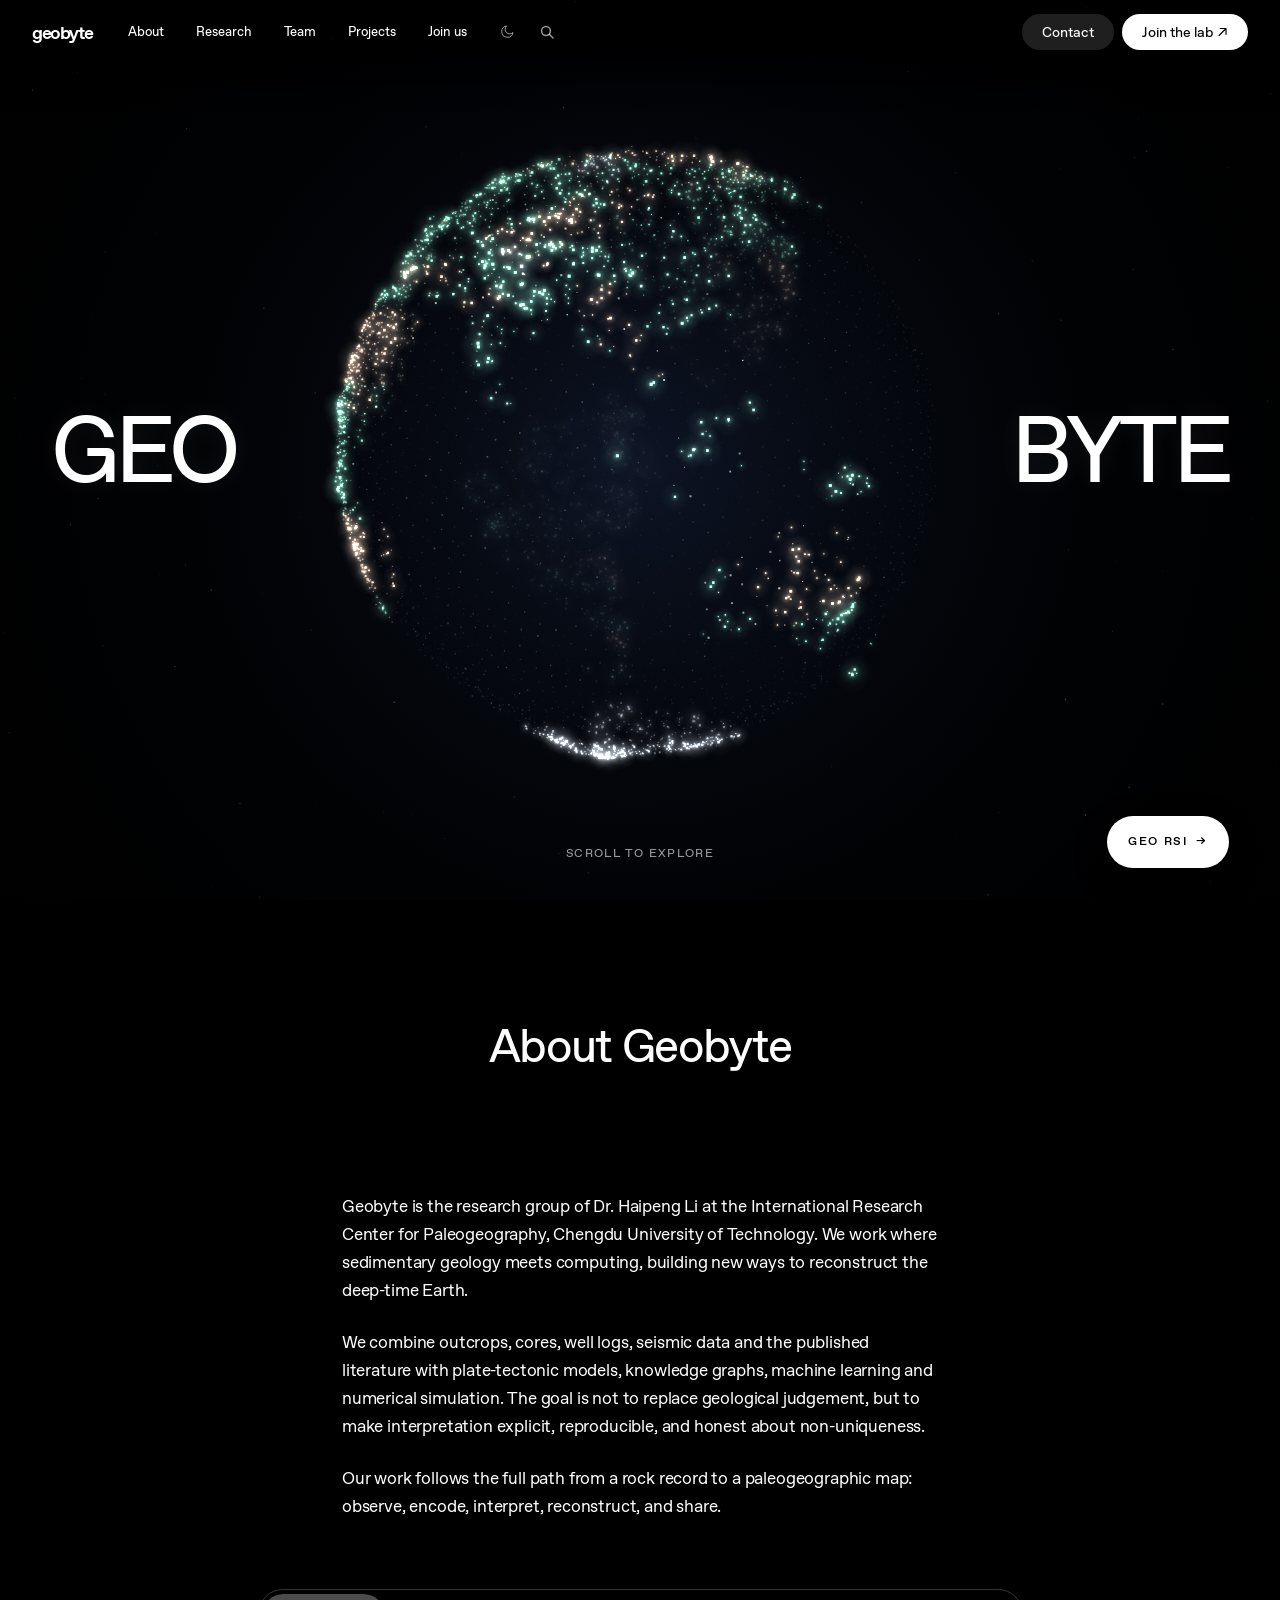
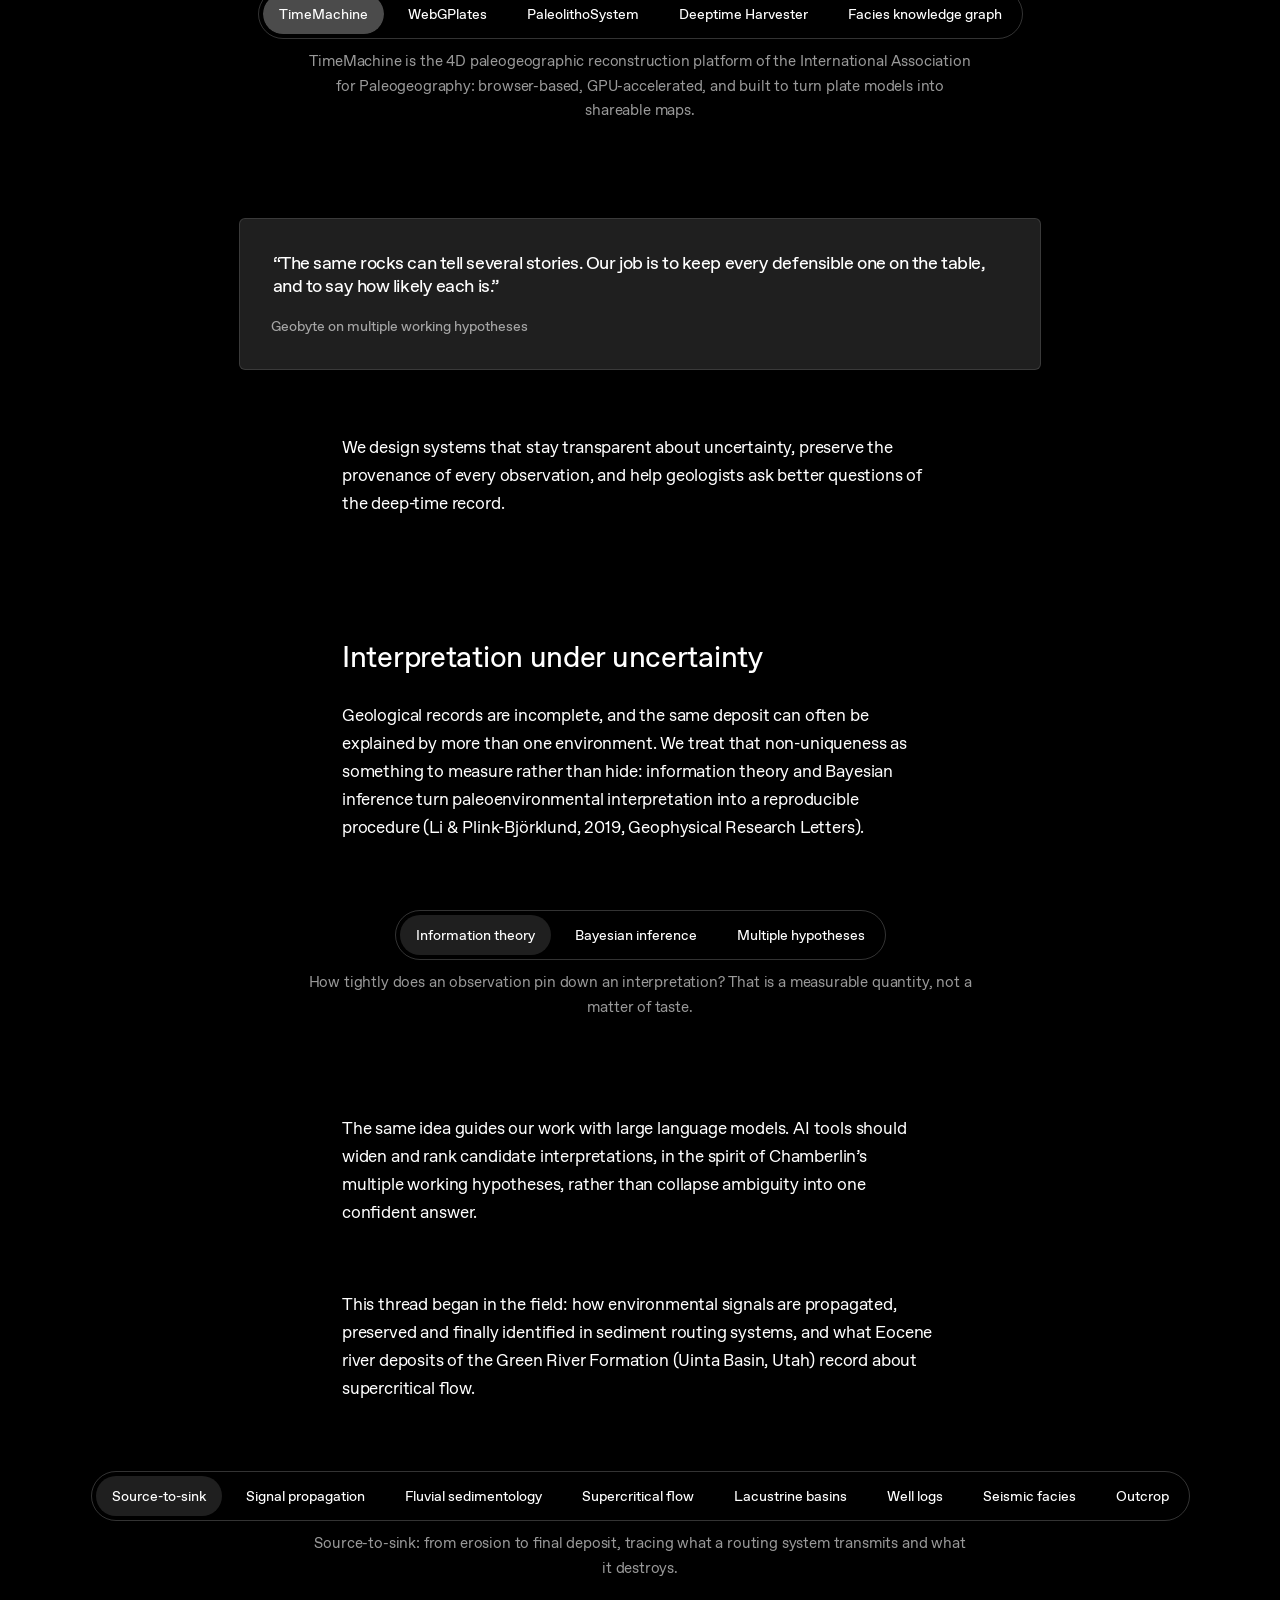
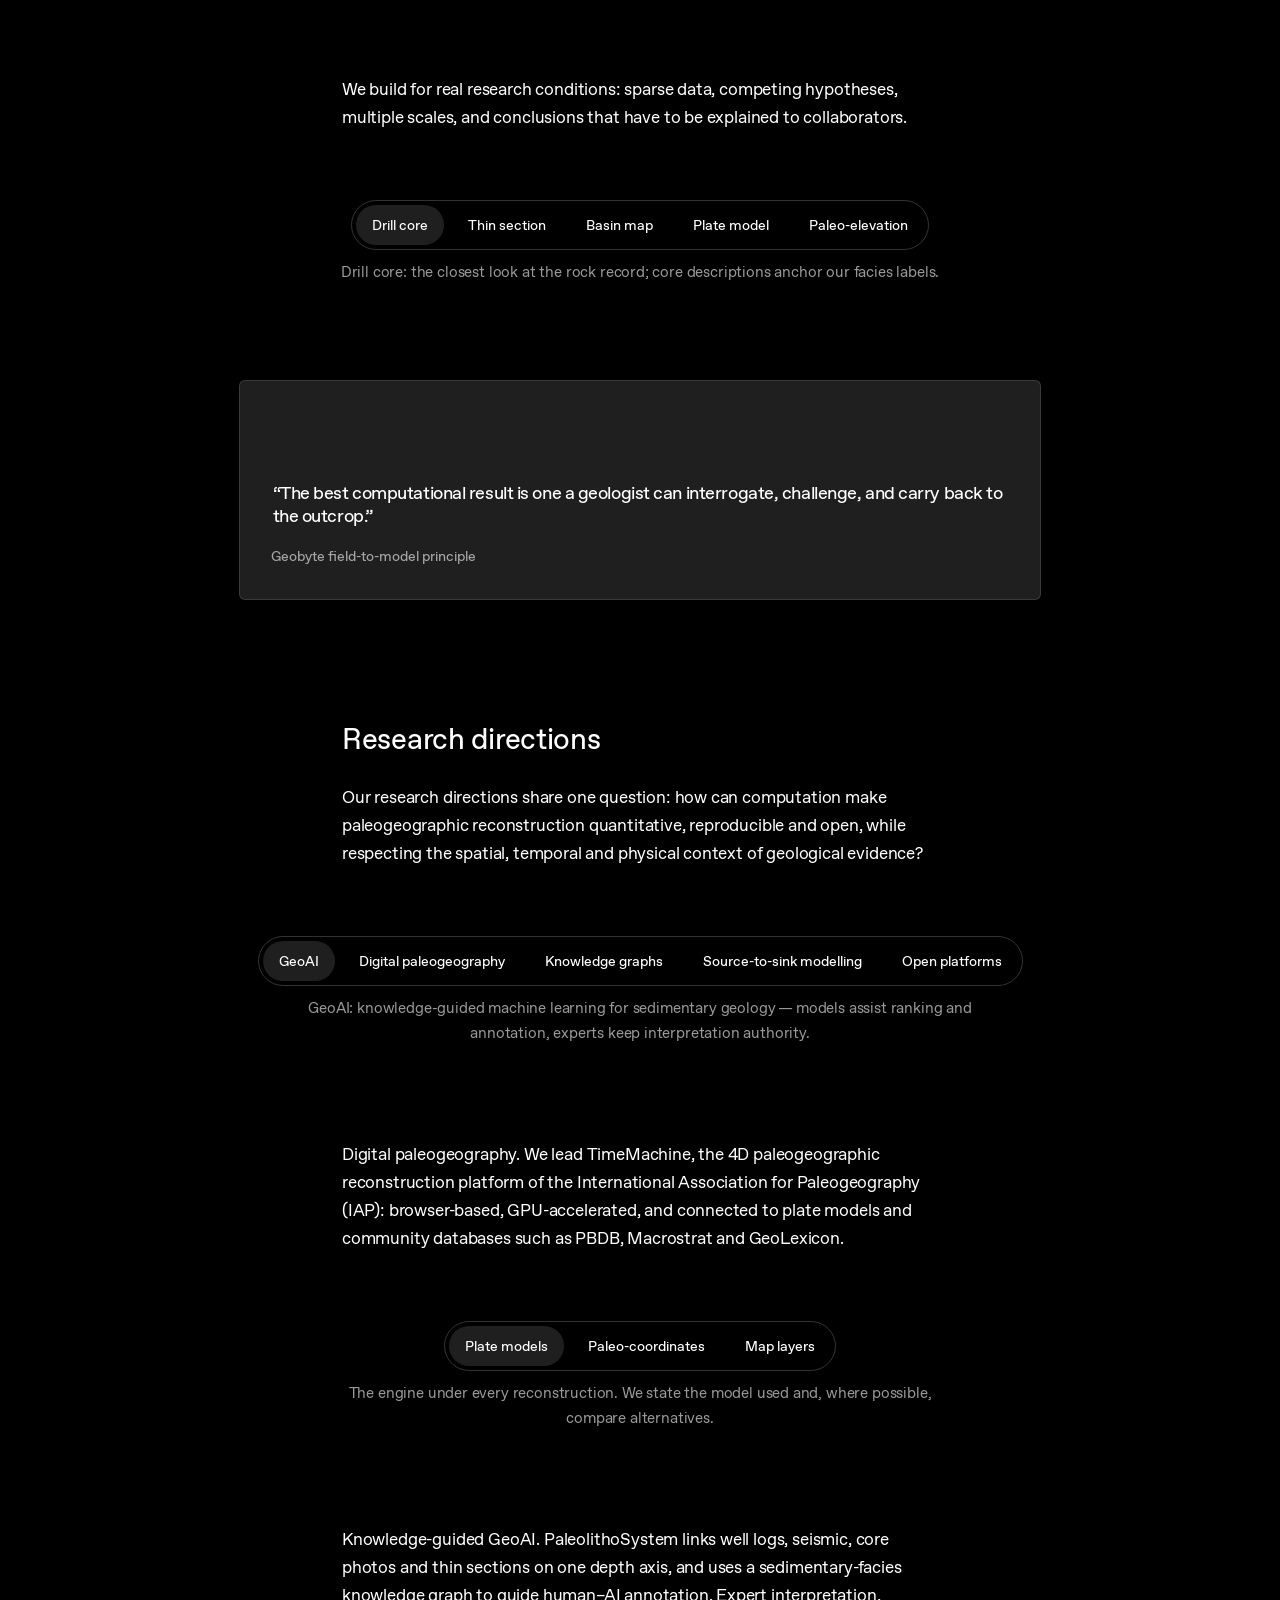
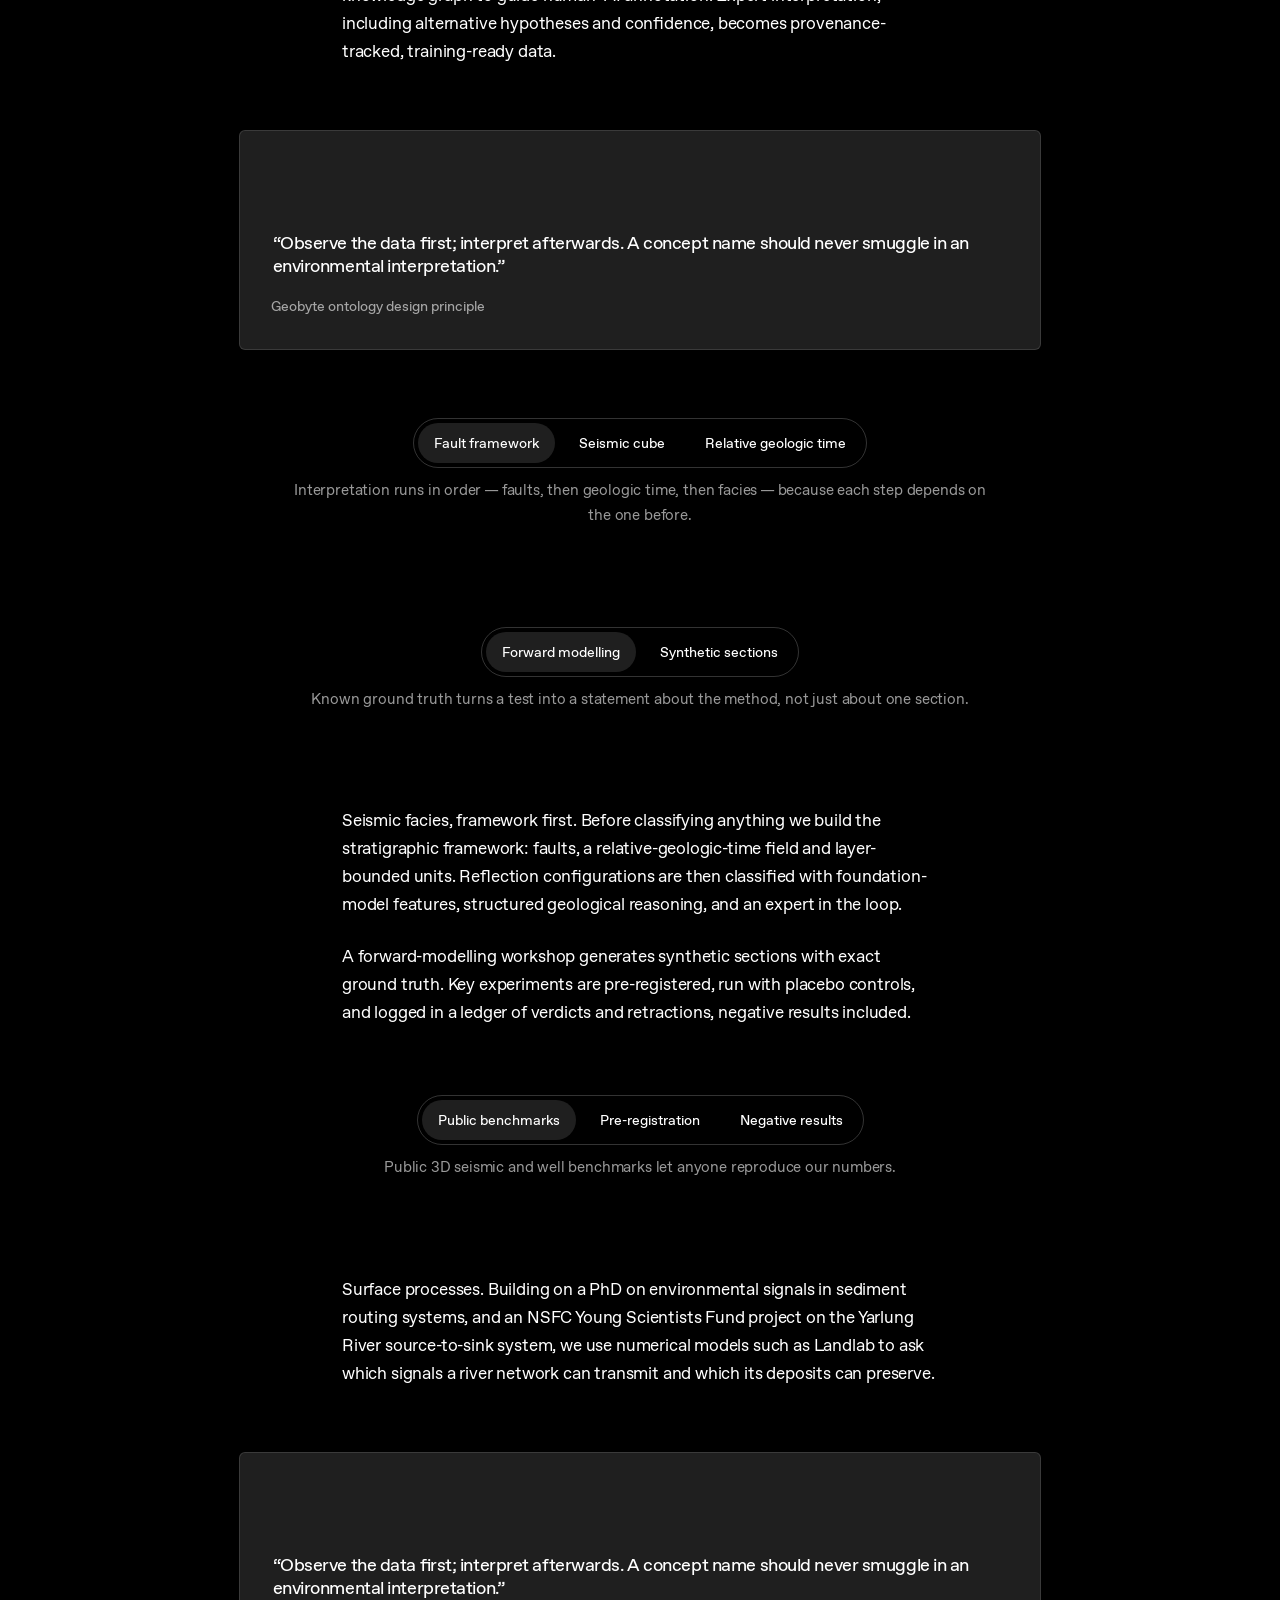
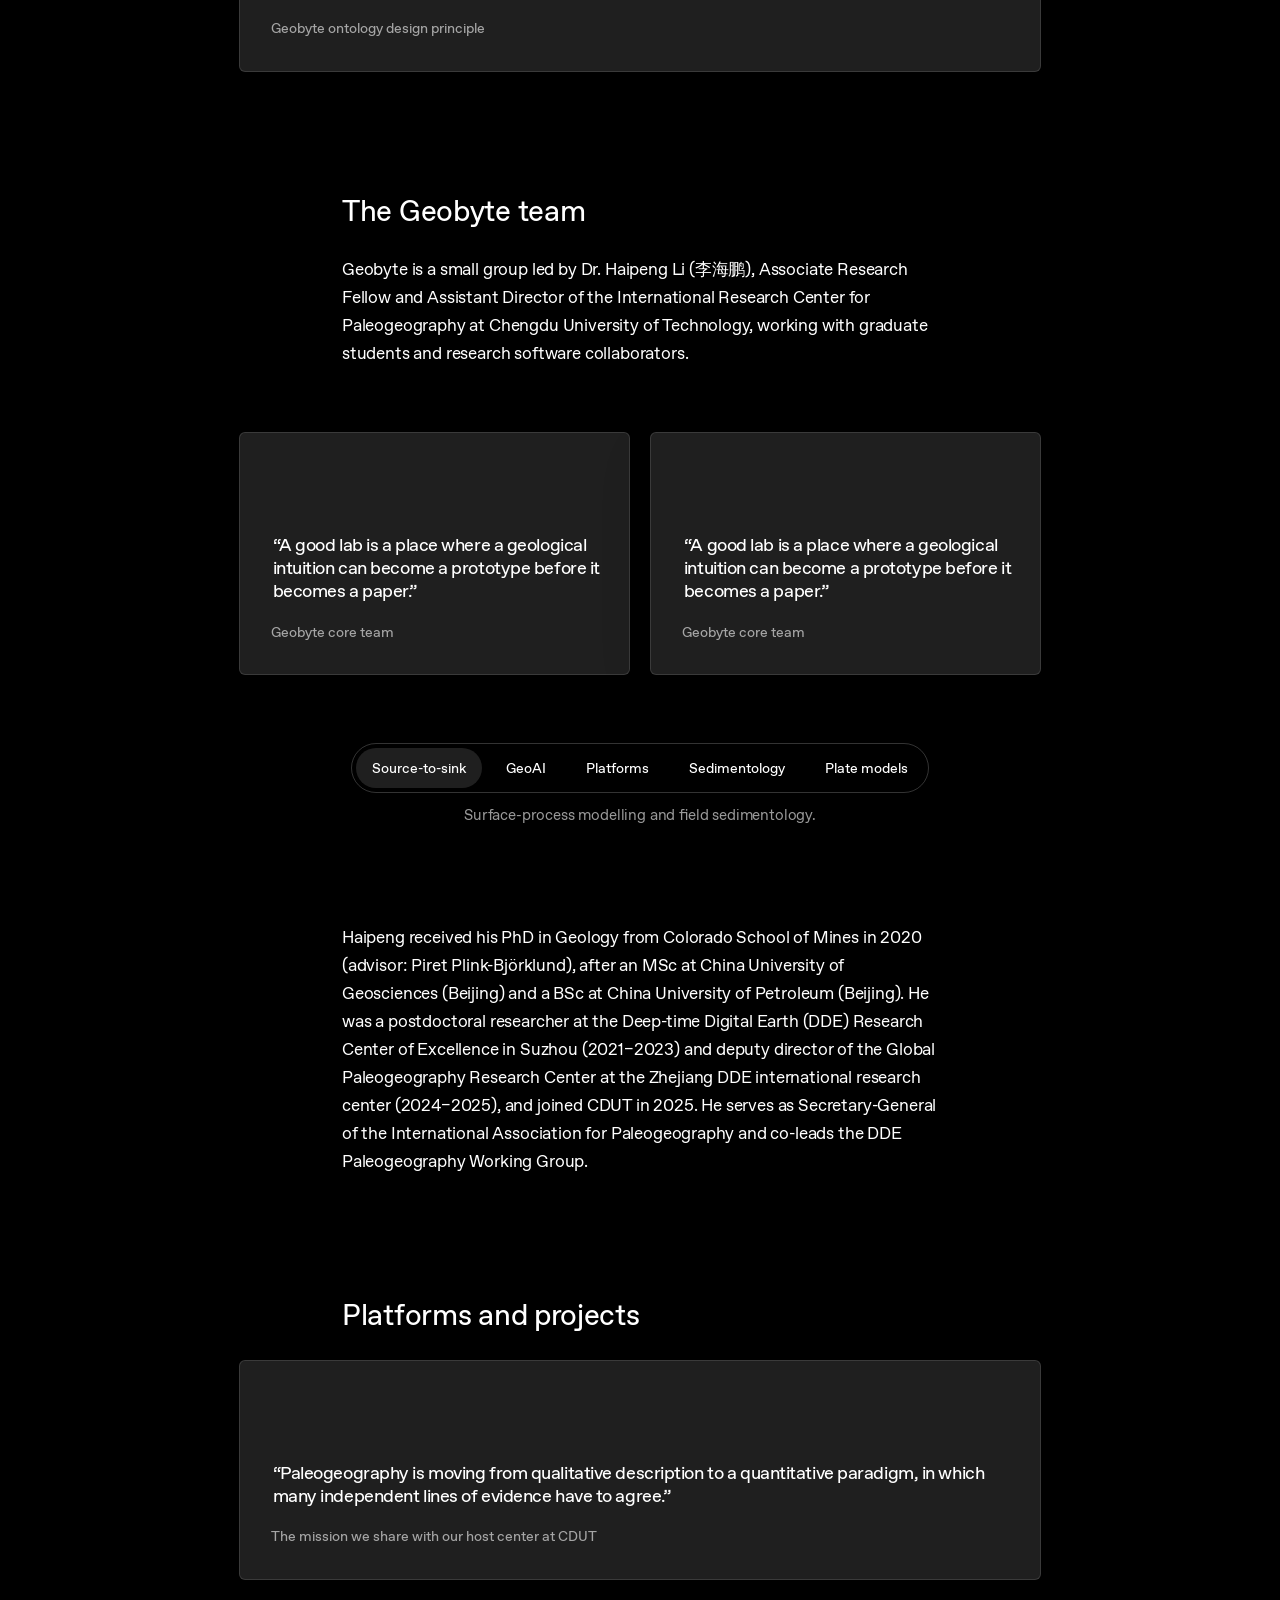
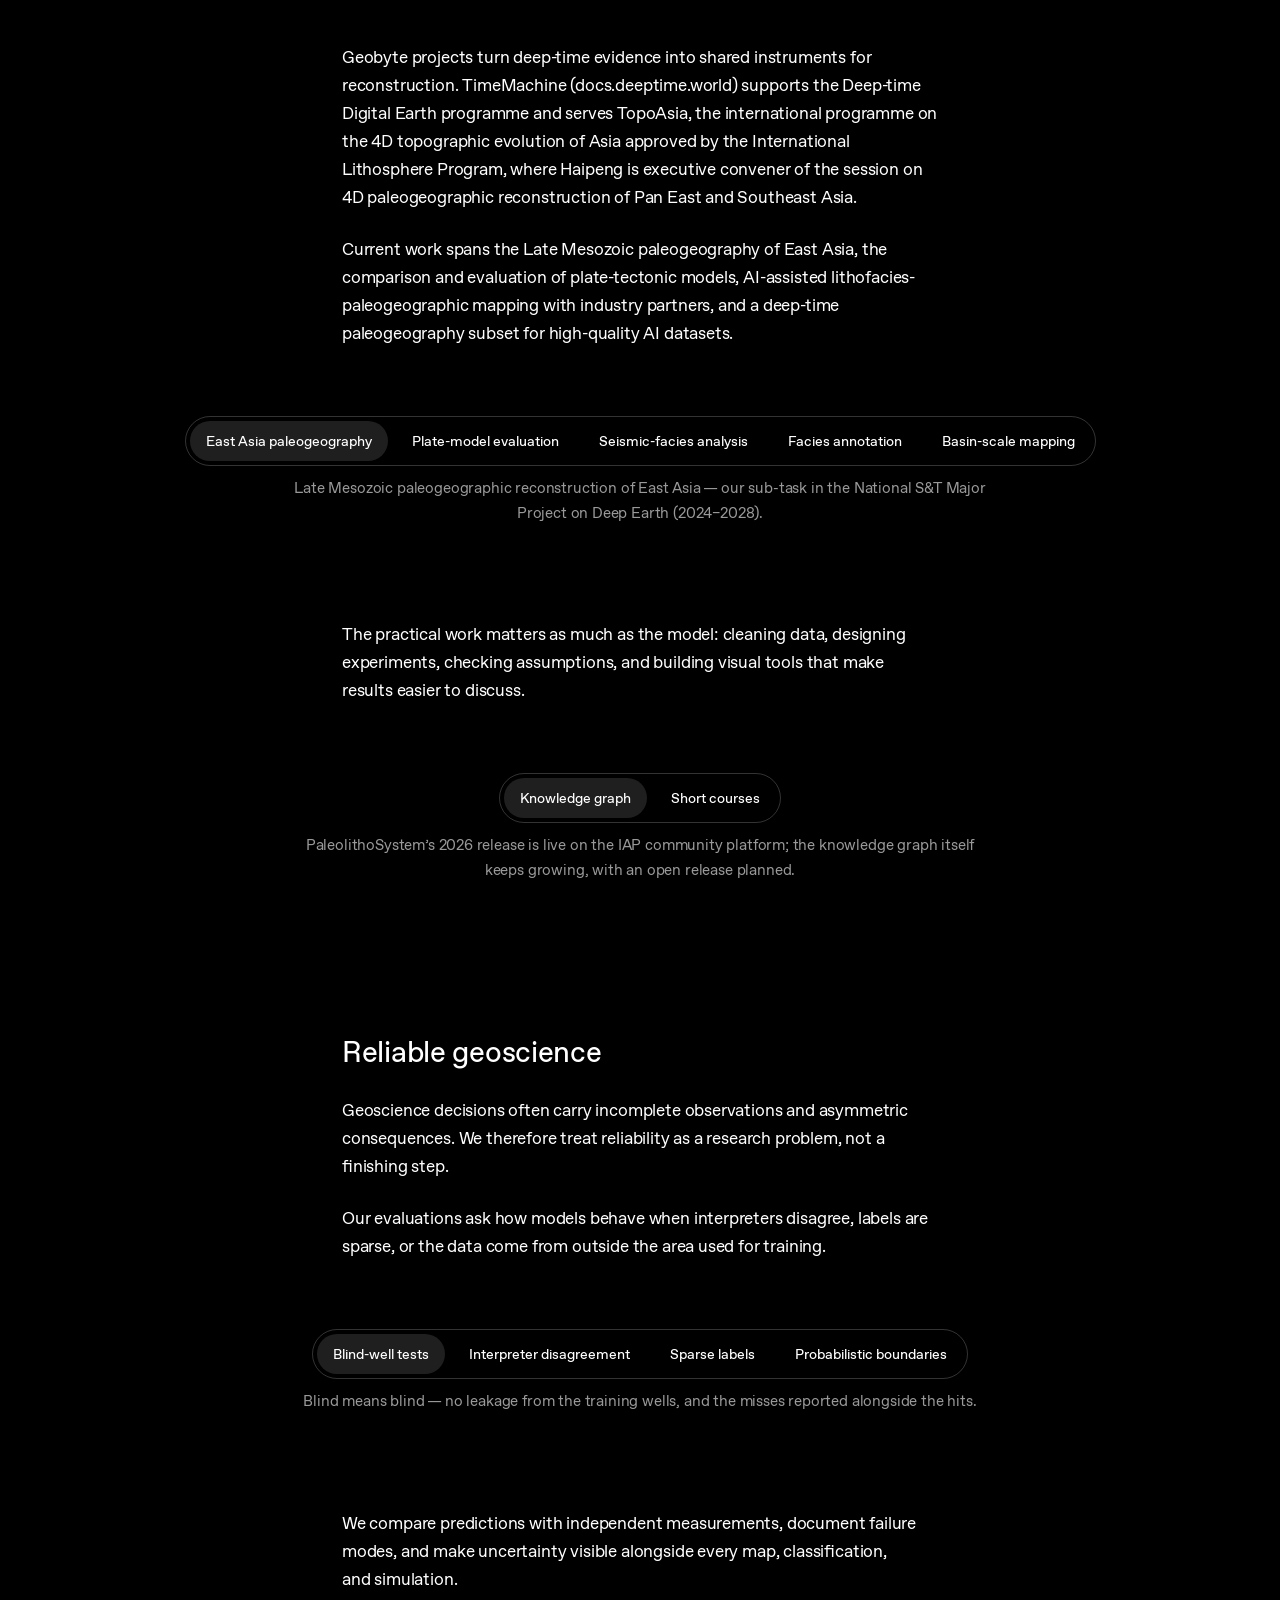
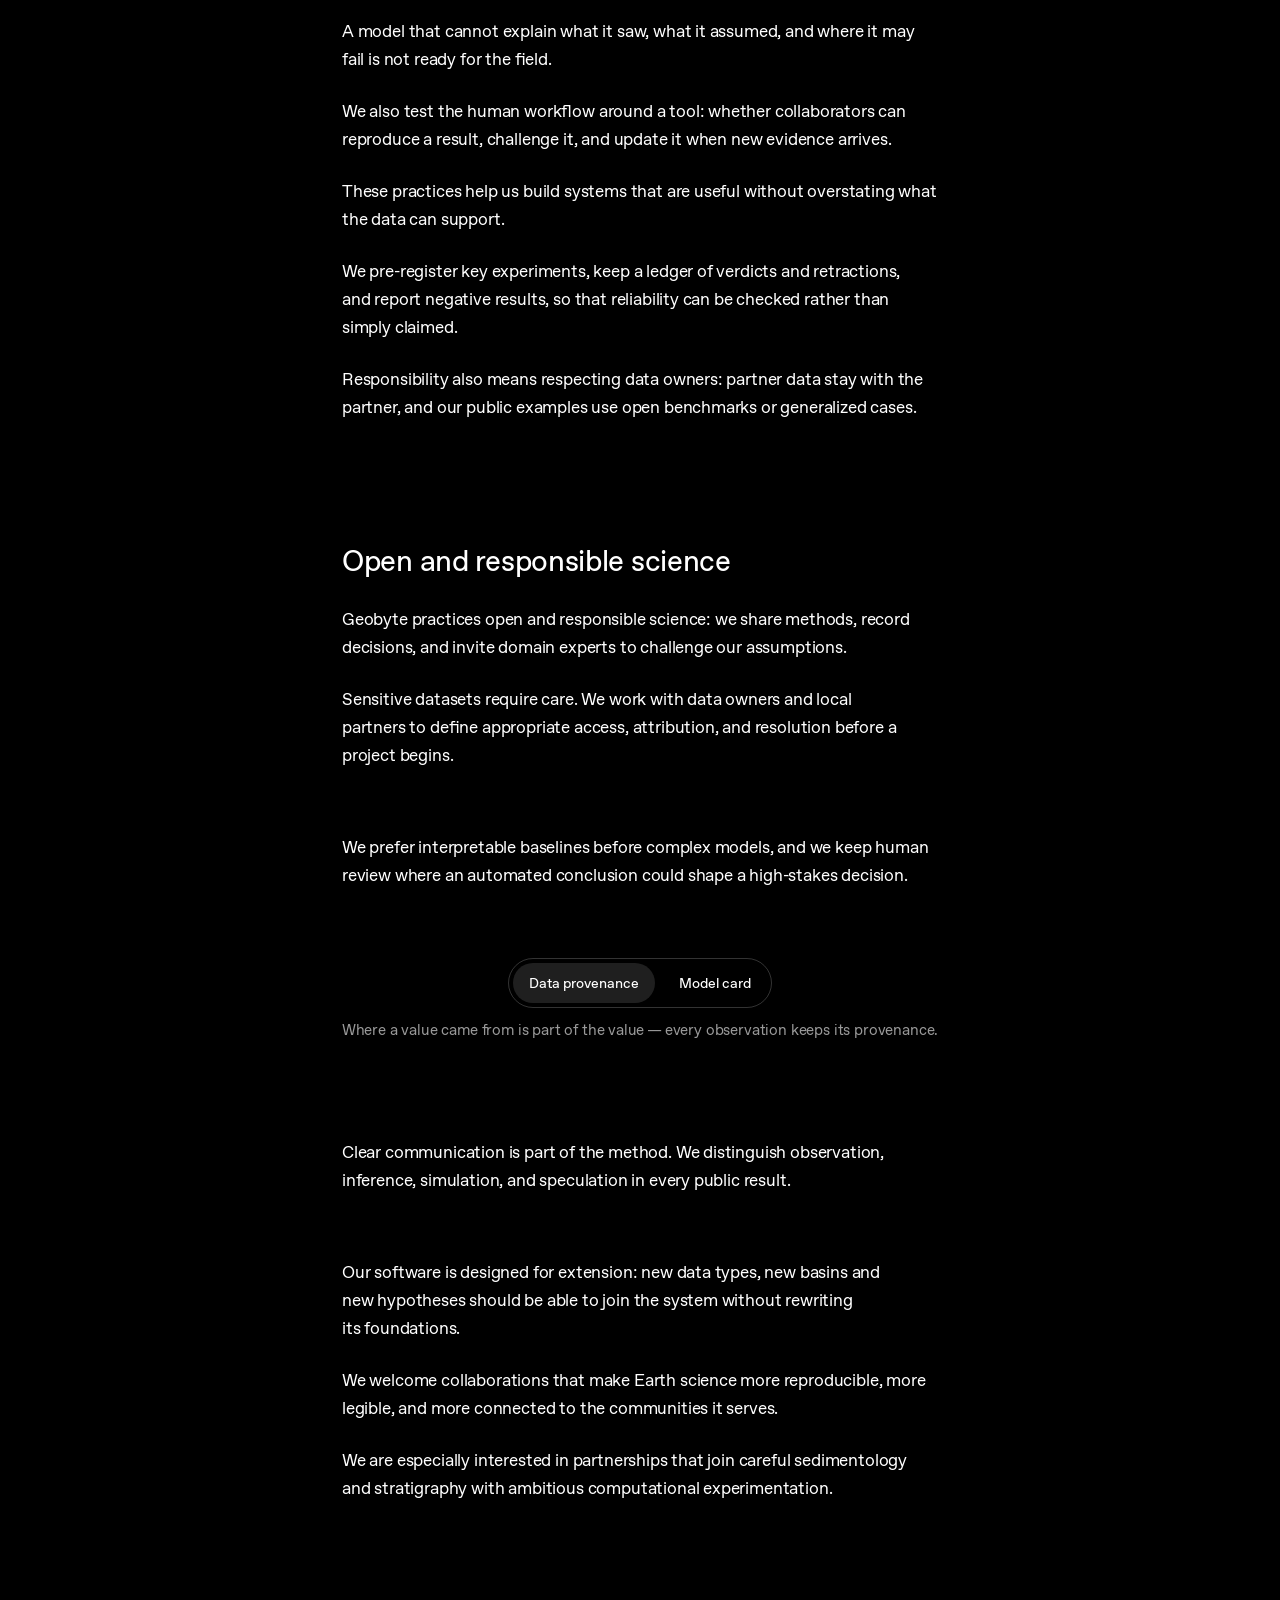
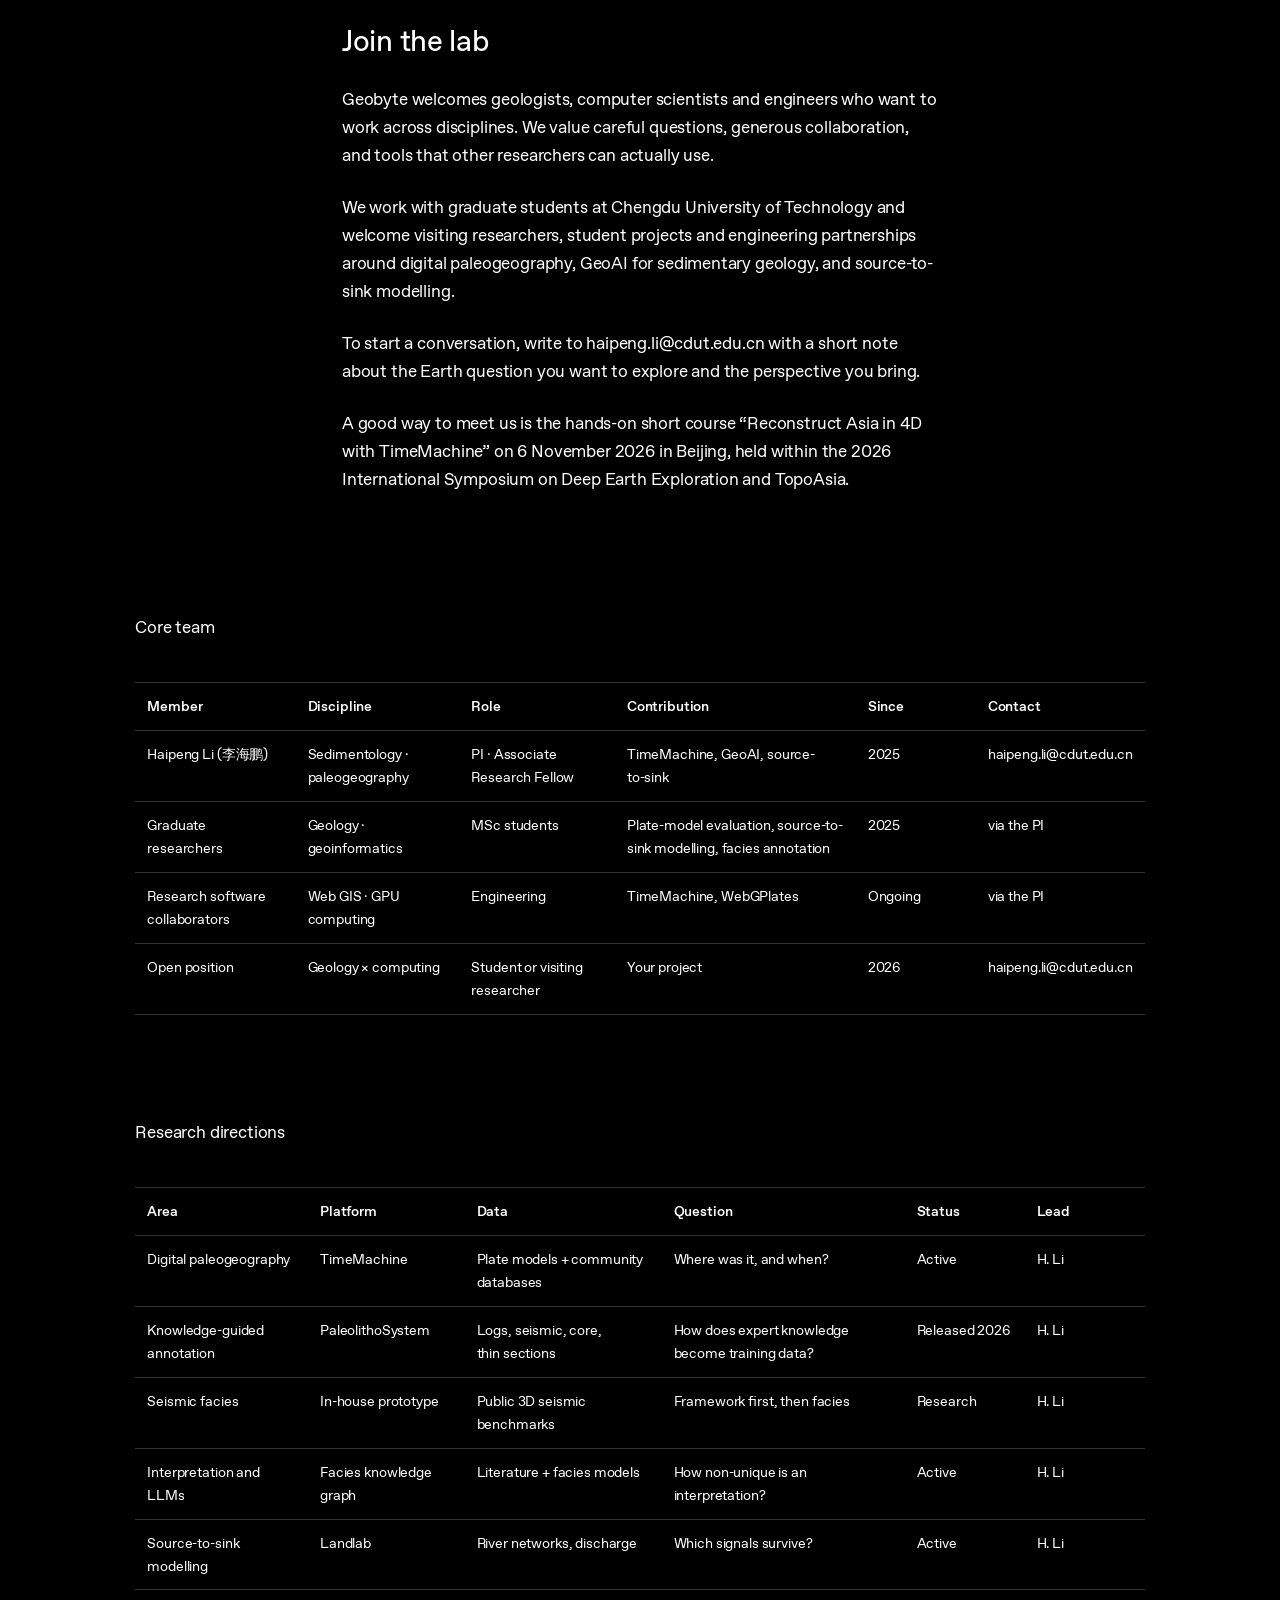
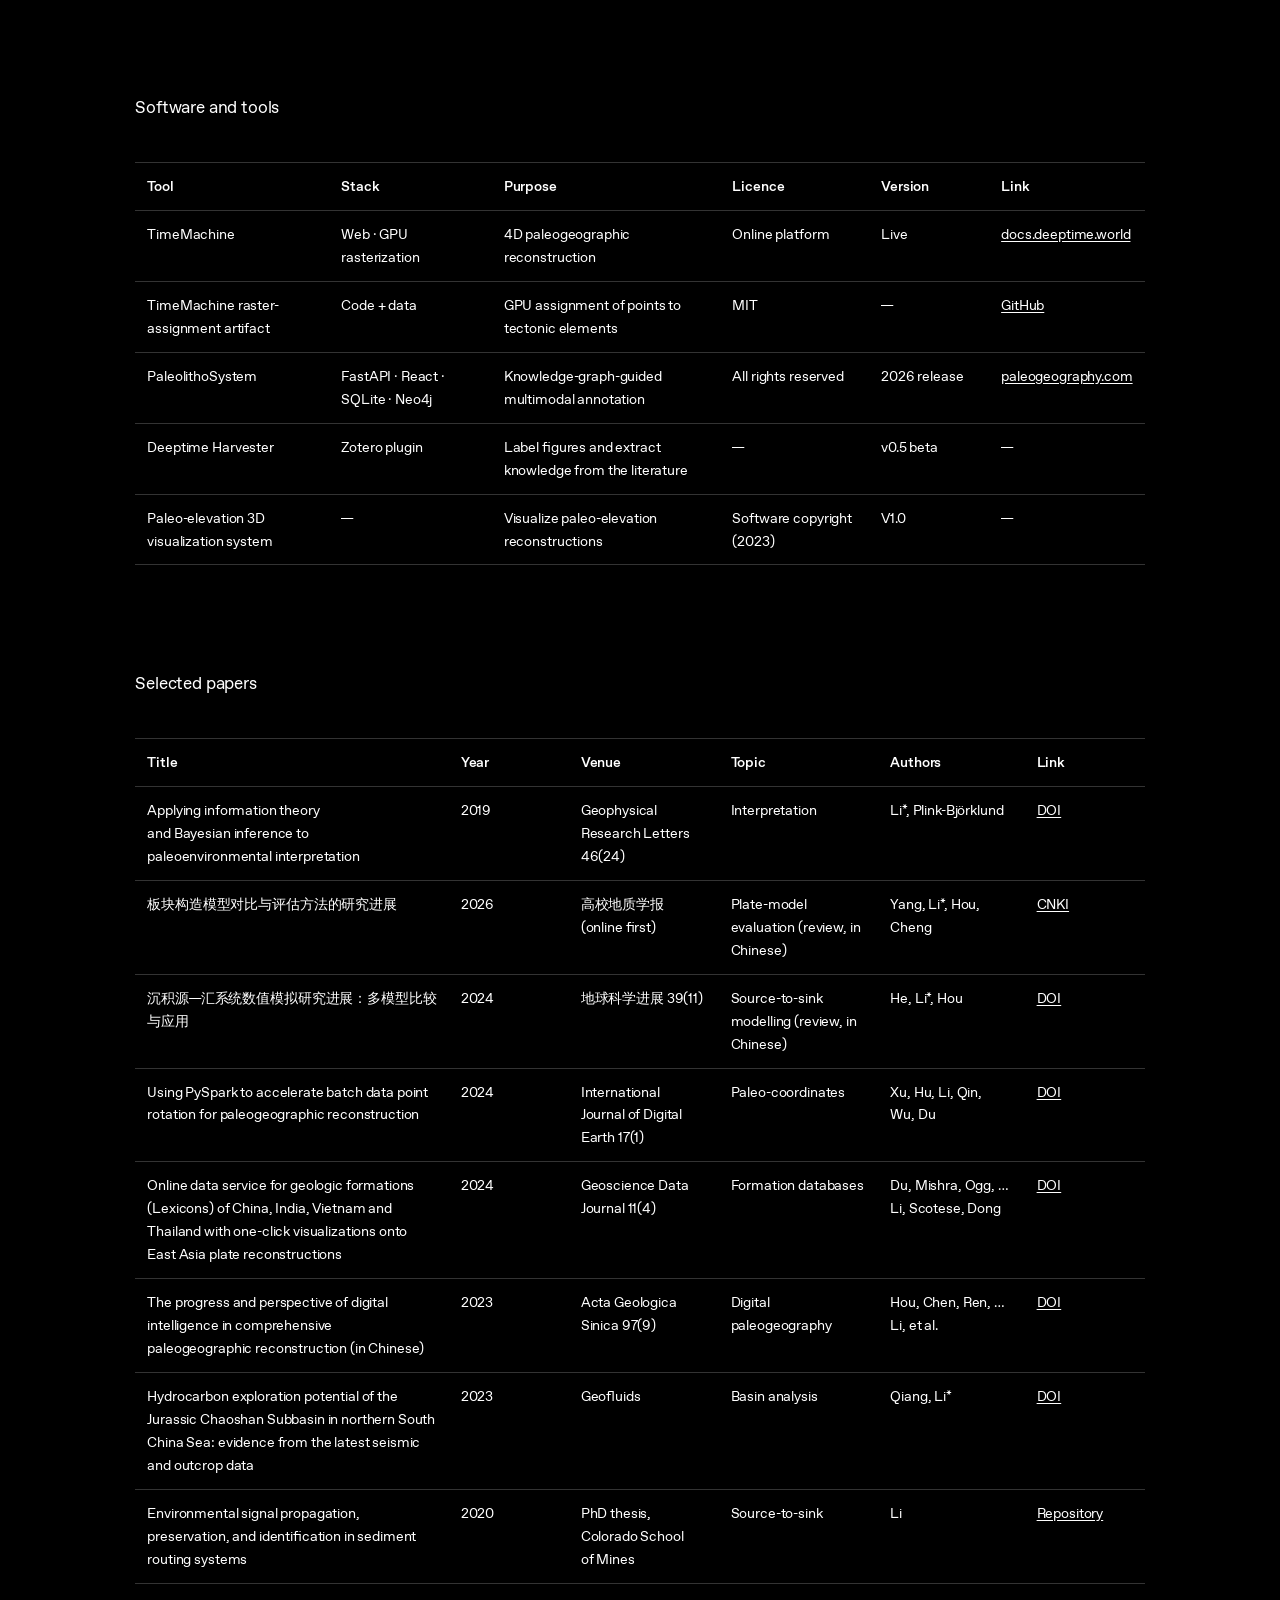
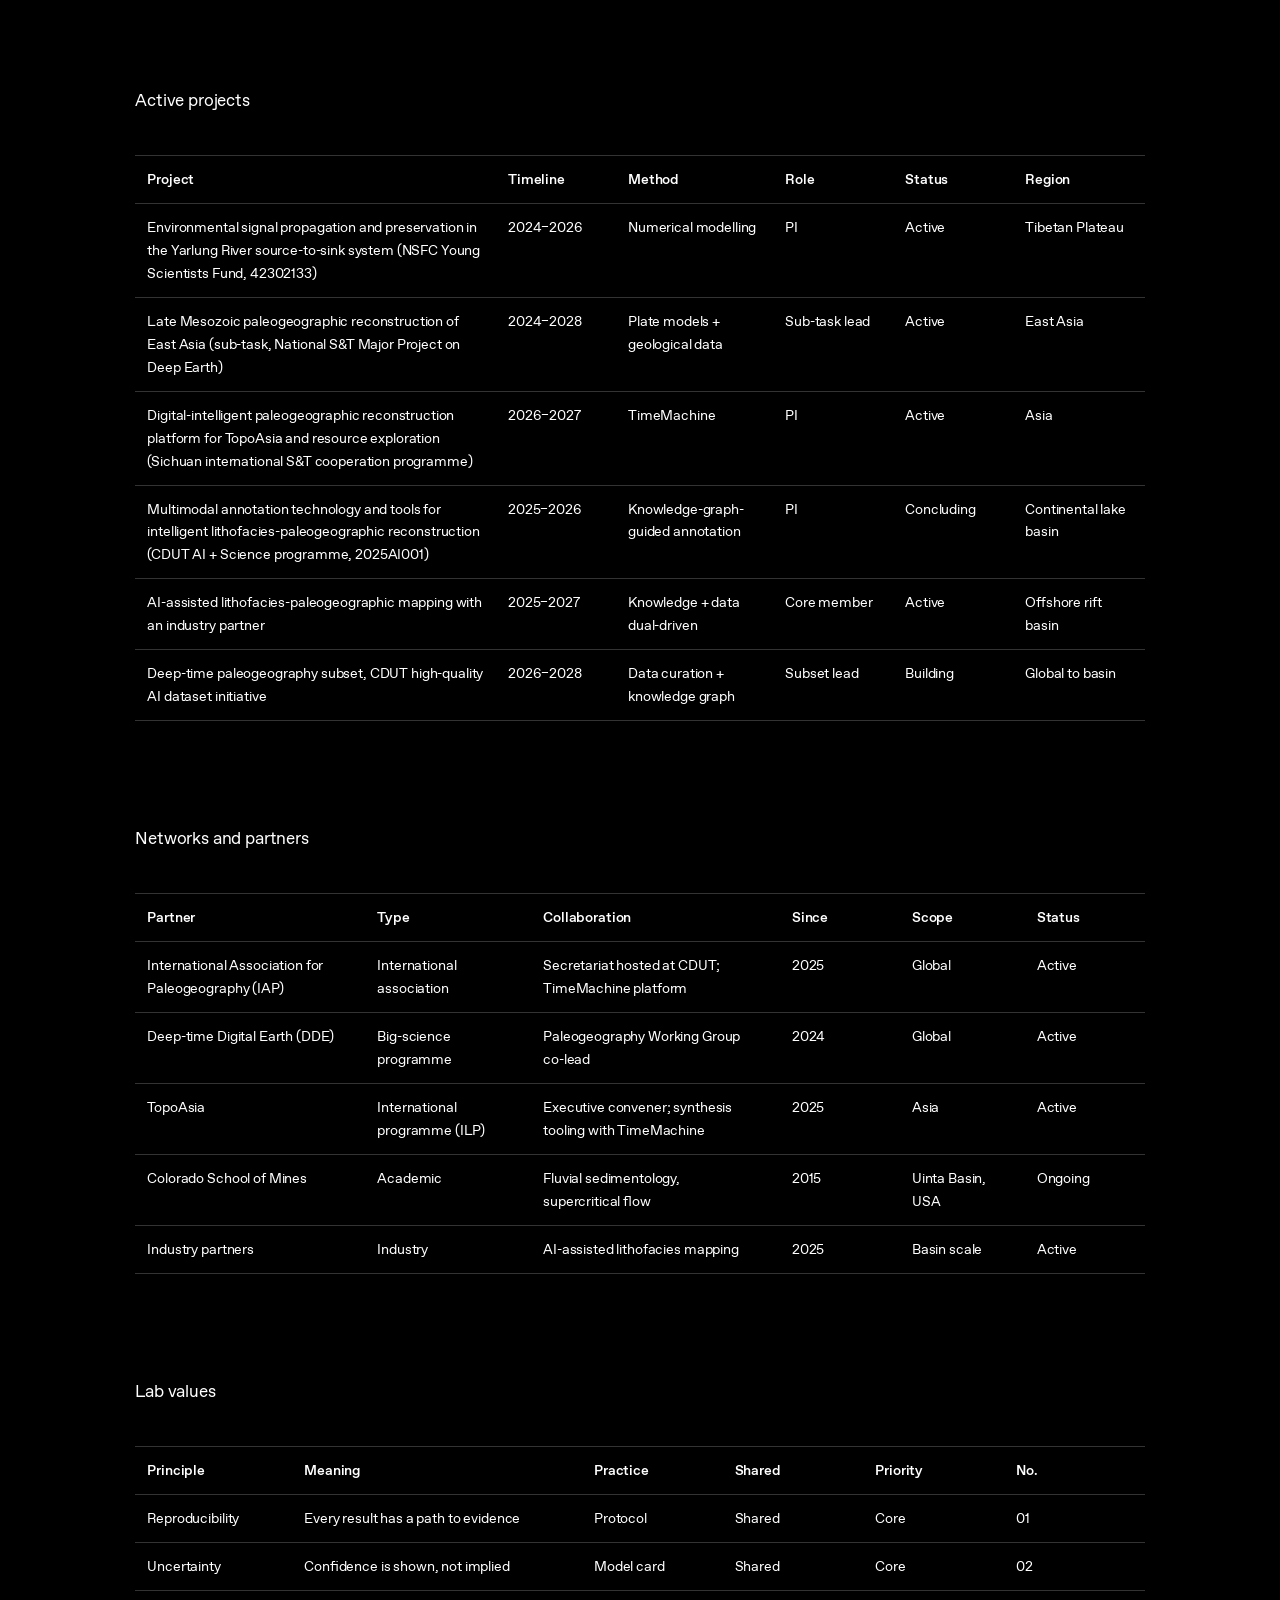
==== commit 1dcd3813: "Fact fixes from the cross-check audit User-confirmed: GDJ citation year to 2024 11(4); TopoAsia role" ====
--- a/index.html
+++ b/index.html
@@ -1,5 +1,5 @@
 <!DOCTYPE html><!DOCTYPE html>
-<html data-dpl-id="dpl_2YhhXfxZajyQL8iAXsHFQWfghw2X" dir="ltr" lang="en" style="--document-width:100dvw;--nav-width:0px;--content-width:calc(var(--document-width) - var(--nav-width));--gutter-size:max(20px, calc((var(--document-width) - 68rem) / 2));--media-gutter-size:max(20px, calc((var(--document-width) - 1728px) / 2))"><head><meta charset="utf-8"/><link crossorigin="" href="/" rel="preconnect"/><meta content="width=device-width, initial-scale=1" name="viewport"/><link data-precedence="next" href="styles/2d_e1vds64ouo.css" rel="stylesheet"/><link data-precedence="next" href="styles/025xl3bqxvqx6.css" rel="stylesheet"/><link data-precedence="next" href="styles/1iarv0m1jl2oe.css" rel="stylesheet"/><link data-precedence="next" href="styles/3l2_cbfx5xjn1.css" rel="stylesheet"/><link data-precedence="next" href="styles/1c3l7ofa-vr4e.css" rel="stylesheet"/><link data-precedence="next" href="styles/1kvjjz1x6tgww.css" rel="stylesheet"/><link data-precedence="next" href="styles/3l0fumx68x--b.css" rel="stylesheet"/><link data-precedence="next" href="styles/371m1wkroup7c.css" rel="stylesheet"/><link data-precedence="next" href="styles/3k2g3v_uak-u1.css" rel="stylesheet"/><link data-precedence="next" href="styles/3joiz7zi61a_s.css" rel="stylesheet"/><link data-precedence="next" href="styles/0h-tu49j5vys7.css" rel="stylesheet"/><link data-precedence="next" href="styles/0j6dvdpebovbg.css" rel="stylesheet"/><link data-precedence="next" href="styles/3bdopauhhn_cb.css" rel="stylesheet"/><link data-precedence="next" href="styles/3ad5t-7a2gte4.css" rel="stylesheet"/><link data-precedence="next" href="styles/199w-v6wvp-zb.css" rel="stylesheet"/><link data-precedence="next" href="styles/011mcu7n6v7o0.css" rel="stylesheet"/><link data-precedence="next" href="styles/0whxqe136feku.css" rel="stylesheet"/><link data-precedence="next" href="styles/0y9_y8-vlpmn1.css" rel="stylesheet"/><link data-precedence="next" href="styles/0z4kdlkn__q_0.css" rel="stylesheet"/><link data-precedence="next" href="styles/3ylm567ah-m1r.css" rel="stylesheet"/><link data-precedence="next" href="styles/1vsqvqpe0lwsi.css" rel="stylesheet"/><link data-precedence="next" href="styles/1str9kb7mkyey.css" rel="stylesheet"/><link href="local-effects.css" rel="stylesheet"/><link href="assets/geobyte-mark.svg" rel="icon" type="image/svg+xml"/><title>Geobyte Lab: Geology × Computing</title><meta content="Geobyte is the research group of Dr. Haipeng Li at the International Research Center for Paleogeography, Chengdu University of Technology: digital paleogeography, GeoAI for sedimentary geology, and source-to-sink modelling." name="description"/><meta content="index, follow" name="robots"/><meta content="index, follow" name="googlebot"/><link href="https://applex250.github.io/geobyte-site/index.html" rel="canonical"/><link href="https://applex250.github.io/geobyte-site/index.html" hreflang="en-US" rel="alternate"/><link href="https://applex250.github.io/geobyte-site/index.html" hreflang="x-default" rel="alternate"/><meta content="Geobyte Lab: Geology × Computing" property="og:title"/><meta content="Digital paleogeography, GeoAI for sedimentary geology, and source-to-sink modelling at Chengdu University of Technology." property="og:description"/><meta content="https://applex250.github.io/geobyte-site/index.html" property="og:url"/><meta content="Geobyte" property="og:site_name"/><meta content="en-US" property="og:locale"/><meta content="assets/geobyte-demo.svg" property="og:image"/><meta content="assets/geobyte-demo.svg" property="og:image:secure_url"/><meta content="1600" property="og:image:width"/><meta content="900" property="og:image:height"/><meta content="website" property="og:type"/><meta content="summary_large_image" name="twitter:card"/><meta content="Geobyte Lab: Geology × Computing" name="twitter:title"/><meta content="Digital paleogeography, GeoAI for sedimentary geology, and source-to-sink modelling at Chengdu University of Technology." name="twitter:description"/><meta content="assets/geobyte-demo.svg" name="twitter:image"/><meta content="assets/geobyte-demo.svg" name="twitter:image:secure_url"/><meta content="1600" name="twitter:image:width"/><meta content="900" name="twitter:image:height"/></head><body class="text-p1 text-primary-100 dark bg-background" data-footer-variant="full"><!--geobyte-theme-boot--><script>(function(){try{if(localStorage.getItem('geobyte-theme')==='light'){document.documentElement.classList.add('light');document.body.classList.remove('dark');document.body.classList.add('light');}}catch(e){}try{if(!matchMedia('(prefers-reduced-motion: reduce)').matches){var d=JSON.parse(sessionStorage.getItem('geobyte-page-cover'));if(d&&d.color&&Date.now()-(d.at||0)<4000){var p=document.createElement('div');p.id='geobyte-cover';p.style.cssText='position:fixed;inset:0;z-index:9999;background:'+d.color;document.body.appendChild(p);setTimeout(function(){if(p.parentNode)p.remove();},2500);}}}catch(e){}})();</script><div hidden=""><!--$--><!--/$--></div><style data-dotcom-chart-theme-styles="shared">
+<html data-dpl-id="dpl_2YhhXfxZajyQL8iAXsHFQWfghw2X" dir="ltr" lang="en" style="--document-width:100dvw;--nav-width:0px;--content-width:calc(var(--document-width) - var(--nav-width));--gutter-size:max(20px, calc((var(--document-width) - 68rem) / 2));--media-gutter-size:max(20px, calc((var(--document-width) - 1728px) / 2))"><head><meta charset="utf-8"/><link crossorigin="" href="/" rel="preconnect"/><meta content="width=device-width, initial-scale=1" name="viewport"/><link data-precedence="next" href="styles/2d_e1vds64ouo.css" rel="stylesheet"/><link data-precedence="next" href="styles/025xl3bqxvqx6.css" rel="stylesheet"/><link data-precedence="next" href="styles/1iarv0m1jl2oe.css" rel="stylesheet"/><link data-precedence="next" href="styles/3l2_cbfx5xjn1.css" rel="stylesheet"/><link data-precedence="next" href="styles/1c3l7ofa-vr4e.css" rel="stylesheet"/><link data-precedence="next" href="styles/1kvjjz1x6tgww.css" rel="stylesheet"/><link data-precedence="next" href="styles/3l0fumx68x--b.css" rel="stylesheet"/><link data-precedence="next" href="styles/371m1wkroup7c.css" rel="stylesheet"/><link data-precedence="next" href="styles/3k2g3v_uak-u1.css" rel="stylesheet"/><link data-precedence="next" href="styles/3joiz7zi61a_s.css" rel="stylesheet"/><link data-precedence="next" href="styles/0h-tu49j5vys7.css" rel="stylesheet"/><link data-precedence="next" href="styles/0j6dvdpebovbg.css" rel="stylesheet"/><link data-precedence="next" href="styles/3bdopauhhn_cb.css" rel="stylesheet"/><link data-precedence="next" href="styles/3ad5t-7a2gte4.css" rel="stylesheet"/><link data-precedence="next" href="styles/199w-v6wvp-zb.css" rel="stylesheet"/><link data-precedence="next" href="styles/011mcu7n6v7o0.css" rel="stylesheet"/><link data-precedence="next" href="styles/0whxqe136feku.css" rel="stylesheet"/><link data-precedence="next" href="styles/0y9_y8-vlpmn1.css" rel="stylesheet"/><link data-precedence="next" href="styles/0z4kdlkn__q_0.css" rel="stylesheet"/><link data-precedence="next" href="styles/3ylm567ah-m1r.css" rel="stylesheet"/><link data-precedence="next" href="styles/1vsqvqpe0lwsi.css" rel="stylesheet"/><link data-precedence="next" href="styles/1str9kb7mkyey.css" rel="stylesheet"/><link href="local-effects.css" rel="stylesheet"/><link href="assets/geobyte-mark.svg" rel="icon" type="image/svg+xml"/><title>Geobyte Lab: Geology × Computing</title><meta content="Geobyte is the sedimentary-geology × computing group of Dr. Haipeng Li at the International Research Center for Paleogeography, Chengdu University of Technology: digital paleogeography, GeoAI and source-to-sink modelling." name="description"/><meta content="Geobyte is the research group of Dr. Haipeng Li at the International Research Center for Paleogeography, Chengdu University of Technology: digital paleogeography, GeoAI for sedimentary geology, and source-to-sink modelling." name="description"/><meta content="index, follow" name="robots"/><meta content="index, follow" name="googlebot"/><link href="https://applex250.github.io/geobyte-site/index.html" rel="canonical"/><link href="https://applex250.github.io/geobyte-site/index.html" hreflang="en-US" rel="alternate"/><link href="https://applex250.github.io/geobyte-site/index.html" hreflang="x-default" rel="alternate"/><meta content="Geobyte Lab: Geology × Computing" property="og:title"/><meta content="Digital paleogeography, GeoAI for sedimentary geology, and source-to-sink modelling at Chengdu University of Technology." property="og:description"/><meta content="https://applex250.github.io/geobyte-site/index.html" property="og:url"/><meta content="Geobyte" property="og:site_name"/><meta content="en-US" property="og:locale"/><meta content="assets/geobyte-demo.svg" property="og:image"/><meta content="assets/geobyte-demo.svg" property="og:image:secure_url"/><meta content="1600" property="og:image:width"/><meta content="900" property="og:image:height"/><meta content="website" property="og:type"/><meta content="summary_large_image" name="twitter:card"/><meta content="Geobyte Lab: Geology × Computing" name="twitter:title"/><meta content="Digital paleogeography, GeoAI for sedimentary geology, and source-to-sink modelling at Chengdu University of Technology." name="twitter:description"/><meta content="assets/geobyte-demo.svg" name="twitter:image"/><meta content="assets/geobyte-demo.svg" name="twitter:image:secure_url"/><meta content="1600" name="twitter:image:width"/><meta content="900" name="twitter:image:height"/></head><body class="text-p1 text-primary-100 dark bg-background" data-footer-variant="full"><!--geobyte-theme-boot--><script>(function(){try{if(localStorage.getItem('geobyte-theme')==='light'){document.documentElement.classList.add('light');document.body.classList.remove('dark');document.body.classList.add('light');}}catch(e){}try{if(!matchMedia('(prefers-reduced-motion: reduce)').matches){var d=JSON.parse(sessionStorage.getItem('geobyte-page-cover'));if(d&&d.color&&Date.now()-(d.at||0)<4000){var p=document.createElement('div');p.id='geobyte-cover';p.style.cssText='position:fixed;inset:0;z-index:9999;background:'+d.color;document.body.appendChild(p);setTimeout(function(){if(p.parentNode)p.remove();},2500);}}}catch(e){}})();</script><div hidden=""><!--$--><!--/$--></div><style data-dotcom-chart-theme-styles="shared">
 .dotcom-chart-theme-scope[data-dotcom-chart-theme-provider-scope="_R_2knpfivb_"] {
   --dotcom-chart-color-background: var(--color-background);
   --dotcom-chart-color-foreground: var(--color-primary-solid-100);
@@ -724,4 +724,4 @@
   [data-dotcom-chart-scroll-control] svg {
     transition: none !important;
   }
-}</style><!--$!--><!--/$--><div class="" data-transparent-chrome-root="true"><header><div class="group/header-bar inset-x-0 top-0 flex h-header-h items-start transition-[background-color] motion-reduce:transition-none right-scroll-bar-position z-51 fixed ease-curve-out-cubic duration-long bg-transparent" data-testid="header-bar" data-transparent-chrome-surface="true" data-transparent-chrome-surface-group-id="_R_b9mknpfivb_" data-transparent-chrome-surface-id="_R_5fiv5tr9mknpfivb_"><div aria-hidden="true" class="pointer-events-none ease-curve-out-cubic absolute inset-x-0 top-0 z-0 h-[calc(var(--transparent-chrome-surface-h)+3rem)] [--transparent-chrome-backdrop-blur-fade-height:calc(var(--transparent-chrome-surface-h)+3rem)] motion-reduce:transition-none opacity-100 transition-none" data-testid="transparent-chrome-backdrop-blur" style="--transparent-chrome-surface-h:var(--header-h);--masked-backdrop-blur-mask:linear-gradient(to bottom, black calc(var(--transparent-chrome-backdrop-blur-fade-height) * 0), color-mix(in srgb, transparent 2%, black) calc(var(--transparent-chrome-backdrop-blur-fade-height) * 0.05), color-mix(in srgb, transparent 4%, black) calc(var(--transparent-chrome-backdrop-blur-fade-height) * 0.1), color-mix(in srgb, transparent 8%, black) calc(var(--transparent-chrome-backdrop-blur-fade-height) * 0.15), color-mix(in srgb, transparent 12%, black) calc(var(--transparent-chrome-backdrop-blur-fade-height) * 0.2), color-mix(in srgb, transparent 17%, black) calc(var(--transparent-chrome-backdrop-blur-fade-height) * 0.25), color-mix(in srgb, transparent 24%, black) calc(var(--transparent-chrome-backdrop-blur-fade-height) * 0.3), color-mix(in srgb, transparent 32%, black) calc(var(--transparent-chrome-backdrop-blur-fade-height) * 0.35), color-mix(in srgb, transparent 40%, black) calc(var(--transparent-chrome-backdrop-blur-fade-height) * 0.4), color-mix(in srgb, transparent 49%, black) calc(var(--transparent-chrome-backdrop-blur-fade-height) * 0.45), color-mix(in srgb, transparent 58%, black) calc(var(--transparent-chrome-backdrop-blur-fade-height) * 0.5), color-mix(in srgb, transparent 66%, black) calc(var(--transparent-chrome-backdrop-blur-fade-height) * 0.55), color-mix(in srgb, transparent 74%, black) calc(var(--transparent-chrome-backdrop-blur-fade-height) * 0.6), color-mix(in srgb, transparent 81%, black) calc(var(--transparent-chrome-backdrop-blur-fade-height) * 0.65), color-mix(in srgb, transparent 86%, black) calc(var(--transparent-chrome-backdrop-blur-fade-height) * 0.7), color-mix(in srgb, transparent 90%, black) calc(var(--transparent-chrome-backdrop-blur-fade-height) * 0.75), color-mix(in srgb, transparent 94%, black) calc(var(--transparent-chrome-backdrop-blur-fade-height) * 0.8), color-mix(in srgb, transparent 96%, black) calc(var(--transparent-chrome-backdrop-blur-fade-height) * 0.85), color-mix(in srgb, transparent 98%, black) calc(var(--transparent-chrome-backdrop-blur-fade-height) * 0.9), color-mix(in srgb, transparent 99%, black) calc(var(--transparent-chrome-backdrop-blur-fade-height) * 0.95), transparent calc(var(--transparent-chrome-backdrop-blur-fade-height) * 1), transparent 100%)"><div class="absolute inset-0 overflow-hidden bg-black-4 mask-(--masked-backdrop-blur-mask) backdrop-brightness-95 backdrop-contrast-105 [-webkit-mask-image:var(--masked-backdrop-blur-mask)] backdrop-blur-sm"></div></div><div aria-hidden="true" class="ease-curve-out-cubic pointer-events-none absolute inset-x-0 top-0 z-0 h-(--transparent-chrome-surface-h) bg-secondary-100 transition-opacity motion-reduce:transition-none opacity-0 duration-long" style="--transparent-chrome-surface-h:var(--header-h)"></div><a class="transition duration-short ease-curve-a rounded-[2.5rem] text-nowrap min-h-8 flex items-center justify-center gap-[0.3em] text-cta focus:outline outline-offset-2 h-[2.5rem] pointer-events-none absolute inset-s-6 top-header-h z-10 h-auto! min-h-0! px-4! py-2! text-nav-header! leading-none! opacity-0 outline-none! focus-visible:pointer-events-auto focus-visible:opacity-100 md:inset-s-8 bg-primary-4 text-primary-100 px-5 hover:bg-primary-12 disabled:bg-primary-4 disabled:text-primary-60 focus:bg-primary-12 focus:outline-primary-12" href="#main">Skip to main content</a><div class="relative z-10 mx-auto flex h-header-h w-full items-center gap-0 px-6 md:px-8 lg:max-w-container-desktop nav-desktop:gap-4 dark" data-testid="header-row"><div class="flex h-full min-w-0 flex-1 items-center gap-5"><a aria-label="Geobyte home" class="transition ease-curve-a duration-250 group/header-brand flex h-full shrink-0 items-center py-5 text-primary-100 transition-colors duration-fast focus-visible:outline-none motion-reduce:transition-none" href="#top"><span class="relative inline-flex items-center after:pointer-events-none after:absolute after:-inset-x-1 after:-inset-y-0.5 after:border after:border-transparent after:content-[''] group-focus-visible/header-brand:after:border-primary-44"><span aria-hidden="true" class="inline-flex items-center local-geobyte-wordmark" data-testid="header-brand-wordmark">geobyte</span></span></a><div class="-me-3 flex h-full min-w-0 flex-1 items-center nav-desktop:me-0"><div class="hidden h-full min-w-0 items-center gap-3 nav-desktop:flex"><nav aria-label="Main Navigation" class="h-full min-w-0 nav-desktop:-me-6 nav-desktop:mask-[linear-gradient(to_right,black,black_calc(100%-1.5rem),transparent_calc(100%-0.5rem),transparent)] nav-desktop:[-webkit-mask-image:linear-gradient(to_right,black,black_calc(100%-1.5rem),transparent_calc(100%-0.5rem),transparent)] nav-desktop:focus-within:mask-none nav-desktop:focus-within:[-webkit-mask-image:none] rtl:mask-[linear-gradient(to_left,black,black_calc(100%-1.5rem),transparent_calc(100%-0.5rem),transparent)] rtl:[-webkit-mask-image:linear-gradient(to_left,black,black_calc(100%-1.5rem),transparent_calc(100%-0.5rem),transparent)]"><ul class="flex h-full min-w-0 scrollbar-none items-baseline gap-0 overflow-x-hidden whitespace-nowrap [-ms-overflow-style:none] focus-within:overflow-visible nav-desktop:pe-6 [&amp;::-webkit-scrollbar]:hidden [&amp;:has(&gt;li:hover)&gt;li:not(:hover)&gt;*]:text-primary-60"><li class="group/desktop-nav-item relative flex h-full items-center"><a aria-label="About" class="transition ease-curve-a duration-250 group/desktop-nav-trigger duration-fast inline-flex h-full items-center transition-colors motion-reduce:transition-none hover:text-primary-100 focus-visible:text-primary-100 focus-visible:outline-none cursor-pointer text-primary-100" href="#about"><span class="inline-flex items-center px-4 py-0 text-nav-header"><span class="relative inline-flex items-center after:pointer-events-none after:absolute after:-inset-s-1.5 after:-inset-e-1.5 after:top-1/2 after:h-5 after:-translate-y-1/2 after:border after:border-transparent after:content-[''] group-focus-visible/desktop-nav-trigger:after:border-primary-44">About</span></span></a></li><li class="group/desktop-nav-item relative flex h-full items-center"><a class="group/desktop-nav-trigger duration-fast inline-flex h-full items-center transition-colors motion-reduce:transition-none hover:text-primary-100 focus-visible:text-primary-100 focus-visible:outline-none cursor-pointer text-primary-100" href="#research"><span class="inline-flex items-center px-4 py-0 text-nav-header"><span class="relative inline-flex items-center after:pointer-events-none after:absolute after:-inset-s-1.5 after:-inset-e-1.5 after:top-1/2 after:h-5 after:-translate-y-1/2 after:border after:border-transparent after:content-[''] group-focus-visible/desktop-nav-trigger:after:border-primary-44">Research</span></span></a></li><li class="group/desktop-nav-item relative flex h-full items-center"><a aria-label="Team" class="transition ease-curve-a duration-250 group/desktop-nav-trigger duration-fast inline-flex h-full items-center transition-colors motion-reduce:transition-none hover:text-primary-100 focus-visible:text-primary-100 focus-visible:outline-none cursor-pointer text-primary-100" href="#team"><span class="inline-flex items-center px-4 py-0 text-nav-header"><span class="relative inline-flex items-center after:pointer-events-none after:absolute after:-inset-s-1.5 after:-inset-e-1.5 after:top-1/2 after:h-5 after:-translate-y-1/2 after:border after:border-transparent after:content-[''] group-focus-visible/desktop-nav-trigger:after:border-primary-44">Team</span></span></a></li><li class="group/desktop-nav-item relative flex h-full items-center"><a aria-label="Projects" class="transition ease-curve-a duration-250 group/desktop-nav-trigger duration-fast inline-flex h-full items-center transition-colors motion-reduce:transition-none hover:text-primary-100 focus-visible:text-primary-100 focus-visible:outline-none cursor-pointer text-primary-100" href="#projects"><span class="inline-flex items-center px-4 py-0 text-nav-header"><span class="relative inline-flex items-center after:pointer-events-none after:absolute after:-inset-s-1.5 after:-inset-e-1.5 after:top-1/2 after:h-5 after:-translate-y-1/2 after:border after:border-transparent after:content-[''] group-focus-visible/desktop-nav-trigger:after:border-primary-44">Projects</span></span></a></li><li class="group/desktop-nav-item relative flex h-full items-center"><a aria-label="Join us" class="transition ease-curve-a duration-250 group/desktop-nav-trigger duration-fast inline-flex h-full items-center transition-colors motion-reduce:transition-none hover:text-primary-100 focus-visible:text-primary-100 focus-visible:outline-none cursor-pointer text-primary-100" href="#join"><span class="inline-flex items-center px-4 py-0 text-nav-header"><span class="relative inline-flex items-center after:pointer-events-none after:absolute after:-inset-s-1.5 after:-inset-e-1.5 after:top-1/2 after:h-5 after:-translate-y-1/2 after:border after:border-transparent after:content-[''] group-focus-visible/desktop-nav-trigger:after:border-primary-44">Join us</span></span></a></li></ul></nav></div><div class="ms-auto flex shrink-0 items-center ps-1 nav-desktop:ms-0 nav-desktop:me-auto"><div class="fixed inset-s-0 top-0 size-0 rtl:inset-s-auto rtl:inset-e-0"></div><div class="relative"><button aria-label="Switch to light theme" class="local-theme-btn ease-curve-a items-center justify-center outline-offset-2 duration-200 focus-visible:outline focus-visible:outline-offset-0 flex rounded-full transition size-10 text-primary-60 focus:outline-primary-44 hover:text-primary-100" id="themeBtn" type="button"><svg aria-hidden="true" class="local-theme-icon-dark" fill="none" height="16" stroke="currentColor" stroke-width="1.5" viewbox="0 0 24 24" width="16"><path d="M21 12.8A8.5 8.5 0 1 1 11.2 3a6.6 6.6 0 0 0 9.8 9.8Z"></path></svg><svg aria-hidden="true" class="local-theme-icon-light" fill="none" height="16" stroke="currentColor" stroke-width="1.5" viewbox="0 0 24 24" width="16"><circle cx="12" cy="12" r="4.2"></circle><path d="M12 2.2v2.4M12 19.4v2.4M2.2 12h2.4M19.4 12h2.4M5.1 5.1l1.7 1.7M17.2 17.2l1.7 1.7M18.9 5.1l-1.7 1.7M6.8 17.2l-1.7 1.7"></path></svg></button></div><div class="relative z-51"><div class="rounded-full transition duration-short ease-primary delay-200"><button aria-label="Search Geobyte" class="ease-curve-a disabled:text-gray-40 items-center justify-center outline-offset-2 duration-200 focus-visible:outline focus-visible:outline-offset-0 flex rounded-full transition size-10 text-primary-60 focus:outline-primary-44 hover:text-primary-100" type="button"><svg height="16" viewbox="0 0 16 16" width="16"><circle cx="7" cy="7" r="4.4" fill="none" stroke="currentColor" stroke-width="1.5"/><path d="M10.3 10.3 14 14" fill="none" stroke="currentColor" stroke-width="1.5" stroke-linecap="round"/></svg></button></div><div class="absolute inset-0 w-0 origin-end rounded-md transition-all duration-short ease-primary opacity-0" inert=""><button aria-label="Close Geobyte search" class="ease-curve-a disabled:text-gray-40 items-center justify-center outline-offset-2 duration-200 focus-visible:outline focus-visible:outline-offset-0 flex rounded-full transition size-10 text-primary-60 focus:outline-primary-44 hover:text-primary-100" type="button"><svg height="16" viewbox="0 0 16 16" width="16"><path d="M3.6 3.6 12.4 12.4M12.4 3.6 3.6 12.4" fill="none" stroke="currentColor" stroke-width="1.6" stroke-linecap="round"/></svg></button></div></div></div><div class="flex shrink-0 items-center nav-desktop:gap-4"><div class="hidden items-center gap-2 md:flex"><a aria-label="Contact Geobyte" class="transition duration-short ease-curve-a rounded-[2.5rem] text-nowrap min-h-8 flex items-center justify-center gap-[0.3em] text-cta focus:outline outline-offset-2 h-[2.5rem] flex outline-none! !text-cta !leading-none !h-9 !min-h-0 !py-0 !px-5 [&amp;_svg]:size-3 [&amp;_svg]:size-3 bg-primary-4 text-primary-100 px-5 hover:bg-primary-12 disabled:bg-primary-4 disabled:text-primary-60 focus:bg-primary-12 focus:outline-primary-12" href="#join">Contact</a><a class="transition duration-short ease-curve-a rounded-[2.5rem] text-nowrap min-h-8 flex items-center justify-center gap-[0.3em] text-cta focus:outline outline-offset-2 h-[2.5rem] !text-cta !leading-none !h-9 !min-h-0 !py-0 !px-5 hidden md:inline-flex bg-primary-100 text-secondary-100 px-5 hover:bg-primary-80 disabled:bg-primary-4 disabled:text-primary-60 focus:bg-primary-80 focus:outline-primary-12" data-analytics="top-nav-join-lab-3-0" href="#join" referrerpolicy="no-referrer-when-downgrade" rel="" target="_self">Join the lab<svg aria-hidden="true" class="scale-inline-100" fill="none" style="aspect-ratio:11 / 12" viewbox="1.243 0.843 9.483 10.345" width="11" xmlns="http://www.w3.org/2000/svg"><path d="M8.949 2.505a.497.497 0 0 1 .546.546L9.5 3.1V8a.5.5 0 0 1-1 0V4.207l-5.147 5.15a.5.5 0 1 1-.707-.707L7.794 3.5H4a.5.5 0 0 1 0-1h4.9z" fill="currentColor" style="fill-opacity:1"></path></svg><span class="sr-only"></span></a></div><button aria-expanded="false" aria-label="Open mobile navigation" class="ease-curve-a disabled:text-gray-40 items-center justify-center outline-offset-2 duration-200 focus-visible:outline focus-visible:outline-offset-0 flex rounded-full transition size-10 text-primary-60 focus:outline-primary-44 hover:text-primary-100 nav-desktop:hidden" id="menuBtn" type="button"><svg height="18" viewbox="0 0 20 20" width="18"><rect x="2.6" y="3.6" width="14.8" height="12.8" rx="2.6" fill="none" stroke="currentColor" stroke-width="1.5"/><path d="M8.2 3.6v12.8" fill="none" stroke="currentColor" stroke-width="1.5"/></svg></button></div></div></div></div><div aria-hidden="true" aria-modal="true" class="no-scrollbar ease-curve-out-cubic fixed inset-x-0 top-header-h bottom-0 overscroll-none bg-secondary-100 transition-[clip-path] duration-short motion-reduce:transition-none nav-desktop:hidden overflow-y-auto pointer-events-none [clip-path:inset(0_0_100%_0)]" data-testid="mobile-nav-panel" id="mobileNav" role="dialog"><div class="mx-auto w-full p-6 md:p-8 lg:max-w-container-desktop" data-testid="mobile-nav-scroll-region"><div class="grid"><div class="col-start-1 row-start-1" inert=""><div class=""><ul class="space-y-4"><li><a class="text-h2 hover:text-primary-60 [&amp;_svg]:h-auto [&amp;_svg]:w-[18px] w-full text-start" href="#about">About</a></li><li><a class="text-h2 hover:text-primary-60 [&amp;_svg]:h-auto [&amp;_svg]:w-[18px] w-full text-start" href="#research">Research</a></li><li><a class="text-h2 hover:text-primary-60 [&amp;_svg]:h-auto [&amp;_svg]:w-[18px] w-full text-start" href="#team">Team</a></li><li><a class="text-h2 hover:text-primary-60 [&amp;_svg]:h-auto [&amp;_svg]:w-[18px] w-full text-start" href="#projects">Projects</a></li><li><a class="text-h2 hover:text-primary-60 [&amp;_svg]:h-auto [&amp;_svg]:w-[18px] w-full text-start" href="#join">Join us</a></li><li></li></ul><div class="mt-12 flex flex-col items-start gap-6 border-t border-primary-12 pt-8"><a class="transition ease-curve-a duration-250 flex flex-row items-center gap-x-[0.3em] w-fit text-h2 hover:text-primary-60 [&amp;_svg]:h-auto [&amp;_svg]:w-[18px]" data-analytics="top-nav-join-lab-3-0" href="#join" referrerpolicy="no-referrer-when-downgrade" rel="" target="_self">Join the lab<svg aria-hidden="true" class="scale-inline-100" fill="none" style="aspect-ratio:11 / 12" viewbox="1.243 0.843 9.483 10.345" width="9" xmlns="http://www.w3.org/2000/svg"><path d="M8.949 2.505a.497.497 0 0 1 .546.546L9.5 3.1V8a.5.5 0 0 1-1 0V4.207l-5.147 5.15a.5.5 0 1 1-.707-.707L7.794 3.5H4a.5.5 0 0 1 0-1h4.9z" fill="currentColor" style="fill-opacity:1"></path></svg><span class="sr-only"></span></a><button class="w-full text-start text-h2 text-primary-60 hover:text-primary-100 [&amp;_svg]:h-auto [&amp;_svg]:w-[18px]" type="button">Contact</button></div></div></div></div></div></div></div><div><div aria-hidden="true" class="ease-curve-out-cubic fixed inset-x-0 top-header-h bottom-0 hidden bg-primary-12 backdrop-blur transition-opacity duration-short motion-reduce:transition-none nav-desktop:block nav-desktop:backdrop-blur-lg right-scroll-bar-position pointer-events-none opacity-0" data-testid="nav-overlay" style="z-index:50"></div></div></header><div class="[--page-top-gap:0px] [--page-top-space:calc(var(--sticky-top)+var(--page-top-gap))] md:[--page-top-gap:calc(var(--spacing)*12)] pt-(--page-top-space) [--sticky-top:var(--header-h)] [--transparent-header-content-overlap:var(--sticky-top)]"><dialog class="fixed inset-s-0 top-0 z-103 m-0 h-screen max-h-full w-screen max-w-full overflow-auto overscroll-none bg-transparent transition-[opacity,transform,filter] ease-out-cubic backdrop:bg-transparent pointer-events-none invisible opacity-0"><div aria-hidden="true" class="pointer-events-none fixed inset-0 z-0 bg-secondary-60 opacity-0 backdrop-blur-[50px] backdrop-saturate-[2] transition-opacity duration-800 ease-out-cubic opacity-0"></div><div class="relative z-1 flex size-full min-h-fit flex-col opacity-0 transition-[opacity,transform,filter,visibility] duration-800 ease-out-cubic pointer-events-none opacity-0"><div class="sticky top-0 z-10 flex w-full justify-end p-6"><button aria-label="Close modal" class="ease-curve-a disabled:text-gray-40 items-center justify-center outline-offset-2 duration-200 focus-visible:outline focus-visible:outline-offset-0 flex rounded-full transition size-8 bg-primary-4 focus:outline-primary-12 text-primary-100 hover:bg-primary-12 backdrop-blur-[4.375rem]" type="button"><svg height="16" viewbox="0 0 16 16" width="16"><path d="M3.6 3.6 12.4 12.4M12.4 3.6 3.6 12.4" fill="none" stroke="currentColor" stroke-width="1.6" stroke-linecap="round"/></svg></button></div><div class="@container flex flex-1 items-center" id="modal-portal"></div></div></dialog><main class="@container relative z-1 outline-none" id="main" tabindex="-1"><span aria-atomic="true" aria-live="polite" class="sr-only">Geobyte</span><div class="isolate grid relative min-h-screen" data-astra-experience="true"><div class="relative z-10 col-start-1 row-start-1 min-w-0"><article class="flex min-w-0 flex-col gap-20 @md:gap-30 mt-10" data-full-grid-content="false"><section class="relative min-h-(--astra-viewport-height,100svh) w-full" id="top"><noscript><div aria-hidden="true" class="absolute inset-0 overflow-hidden bg-background" data-astra-backdrop="true"><div aria-hidden="true" class="relative size-full overflow-hidden motion-safe:transition-opacity motion-safe:duration-300 motion-safe:ease-out" data-astra-static-fallback="true" style="opacity:var(--astra-fallback-opacity, 1)"><div class="absolute inset-s-1/2 top-1/2 -translate-1/2 AstraHero-module___Ja0lG__poster" style="aspect-ratio:2.1003307607497246"><div class="size-full max-w-none w-full mx-auto transition-opacity duration-medium ease-curve-c max-w-container-desktop relative min-h-0"><div class="relative min-h-0 w-full h-full"><div class="size-full"><div class="group relative overflow-hidden rounded-none aspect-auto size-full bg-surface-loading object-cover object-center"><img alt="A particle globe representing the Earth and Geobyte research" class="object-cover object-center mx-auto" data-nimg="fill" data-nosnippet="true" decoding="async" sizes="210.03307607497246vh" src="assets/geobyte-demo.svg" srcset="assets/geobyte-demo.svg" style="position:absolute;height:100%;width:100%;left:0;top:0;right:0;bottom:0;color:transparent"/></div></div></div></div></div></div><div class="AstraHero-module___Ja0lG__fixedChrome"><p class="text-h1 AstraHero-module___Ja0lG__label AstraHero-module___Ja0lG__labelLeft">GEO</p><p class="text-h1 AstraHero-module___Ja0lG__label AstraHero-module___Ja0lG__labelRight">BYTE</p></div></div></noscript><div class="AstraHero-module___Ja0lG__layout"><h1 class="sr-only">Geobyte: Geology × Computing Lab</h1><p class="sr-only"></p><button aria-label="Drag or use arrow keys to rotate the Geobyte particle Earth" class="AstraHero-module___Ja0lG__dragSurface" data-dragging="false" type="button"></button></div></section><div class="@container w-full multi-columns:px-0 @md:shaded-container:px-0! toc-visible:md:grid-cols-10 grid grid-cols-12 gap-x-(--grid-gap) [--grid-gap:8px] md:[--grid-gap:16px] lg:[--grid-gap:24px] max-w-container" data-section-header="true"><div class="col-span-full col-span-full toc-visible:@md:col-span-8 toc-visible:@md:col-start-1 @md:col-span-10 @md:col-start-2 @lg:col-span-8 @lg:col-start-3"><div class="relative flex flex-col items-center text-center"><div class=""><h2 class="text-h2 toc-collision-target max-w-250 text-primary-100 text-balance scroll-mt-anchor-offset" id="about">About Geobyte</h2></div></div></div></div><section class="group/component-group @container [--component-container-gutter:initial] [--component-container-max-width:initial]" data-layout="1-column-grid"><div class="@container w-full toc-visible:md:grid-cols-10 grid grid-cols-12 gap-x-(--grid-gap) [--grid-gap:8px] md:[--grid-gap:16px] lg:[--grid-gap:24px]"><div class="col-span-full grid w-full grid-cols-1 items-stretch gap-12 @md:gap-16"><div class="group/component-group @container [--component-container-gutter:initial] [--component-container-max-width:initial]" data-layout="1-column-grid"><div class="@container w-full toc-visible:md:grid-cols-10 grid grid-cols-12 gap-x-(--grid-gap) [--grid-gap:8px] md:[--grid-gap:16px] lg:[--grid-gap:24px]"><div class="col-span-full grid w-full grid-cols-1 items-stretch gap-12 @md:gap-16"><div class="w-full max-w-container @container w-full toc-visible:md:grid-cols-10 grid grid-cols-12 gap-x-(--grid-gap) [--grid-gap:8px] md:[--grid-gap:16px] lg:[--grid-gap:24px] multi-columns:px-0 multi-columns:flex"><div class="col-span-full toc-visible:@md:col-start-2 @md:col-span-6 @md:col-start-4 full-grid-content:@md:col-span-full full-grid-content:@md:col-start-1 max-w-none prose"><p class="mb-6 last:mb-0">Geobyte is the research group of Dr. Haipeng Li at the International Research Center for Paleogeography, Chengdu University of Technology. We work where sedimentary geology meets computing, building new ways to reconstruct the deep-time Earth.</p><p class="mb-6 last:mb-0">We combine outcrops, cores, well logs, seismic data and the published literature with plate-tectonic models, knowledge graphs, machine learning and numerical simulation. The goal is not to replace geological judgement, but to make interpretation explicit, reproducible, and honest about non-uniqueness.</p><p class="mb-6 last:mb-0">Our work follows the full path from a rock record to a paleogeographic map: observe, encode, interpret, reconstruct, and share.</p></div></div><div class="flex flex-col gap-8"><div class="max-w-container @container w-full toc-visible:md:grid-cols-10 grid grid-cols-12 gap-x-(--grid-gap) [--grid-gap:8px] md:[--grid-gap:16px] lg:[--grid-gap:24px]"><div class="col-span-full min-w-0 toc-visible:@md:col-span-8 toc-visible:@md:col-start-1"><nav aria-label="Tabs" class="scrollable scrollable-horizontal max-w-full mx-auto scroll-mt-32 py-1" role="tablist"><div class="relative min-w-fit"><div class="pointer-events-none absolute z-1 inset-y-0 inset-s-0 w-px"></div><div class="toc-collision-target mx-auto w-max"><div class="relative flex items-center gap-2 rounded-full border border-primary-12 p-1"><button aria-controls="2yI3o87fjHRRcUDLWkZS0y-panel" aria-selected="true" class="text-cta min-h-10 inline-flex items-center justify-center gap-1 px-4 py-3 rounded-full whitespace-nowrap transition-colors ease-curve-d duration-medium focus-visible:outline focus-visible:outline-primary-12 focus-visible:outline-offset-2 relative isolate overflow-hidden hover:bg-primary-12 bg-primary-4" id="2yI3o87fjHRRcUDLWkZS0y" role="tab" type="button"><span aria-hidden="true" class="Tab-module__NIBANa__countdown absolute inset-0 -z-10 rounded-[inherit] bg-primary-12" style="animation-duration:6000ms;animation-delay:0ms;animation-play-state:paused"></span><span>TimeMachine</span></button><button aria-controls="3GycFxfibxLoCMncBQaKet-panel" aria-selected="false" class="text-cta min-h-10 inline-flex items-center justify-center gap-1 px-4 py-3 rounded-full whitespace-nowrap transition-colors ease-curve-d duration-medium focus-visible:outline focus-visible:outline-primary-12 focus-visible:outline-offset-2 hover:bg-primary-12" id="3GycFxfibxLoCMncBQaKet" role="tab" type="button"><span>WebGPlates</span></button><button aria-controls="4MzG3oRMAlYIrno5NA4w1G-panel" aria-selected="false" class="text-cta min-h-10 inline-flex items-center justify-center gap-1 px-4 py-3 rounded-full whitespace-nowrap transition-colors ease-curve-d duration-medium focus-visible:outline focus-visible:outline-primary-12 focus-visible:outline-offset-2 hover:bg-primary-12" id="4MzG3oRMAlYIrno5NA4w1G" role="tab" type="button"><span>PaleolithoSystem</span></button><button aria-controls="4OkbOfBPwrl5hlVvm2HDOo-panel" aria-selected="false" class="text-cta min-h-10 inline-flex items-center justify-center gap-1 px-4 py-3 rounded-full whitespace-nowrap transition-colors ease-curve-d duration-medium focus-visible:outline focus-visible:outline-primary-12 focus-visible:outline-offset-2 hover:bg-primary-12" id="4OkbOfBPwrl5hlVvm2HDOo" role="tab" type="button"><span>Deeptime Harvester</span></button><button aria-controls="2QTLaRFKLUtL09AxgwKLhU-panel" aria-selected="false" class="text-cta min-h-10 inline-flex items-center justify-center gap-1 px-4 py-3 rounded-full whitespace-nowrap transition-colors ease-curve-d duration-medium focus-visible:outline focus-visible:outline-primary-12 focus-visible:outline-offset-2 hover:bg-primary-12" id="2QTLaRFKLUtL09AxgwKLhU" role="tab" type="button"><span>Facies knowledge graph</span></button></div></div><div class="pointer-events-none absolute inset-y-0 inset-e-0 w-px"></div></div></nav></div></div><div><div aria-busy="false" class="relative min-w-0"><div class="flow-root min-w-0"><!--$?--><!--/$--></div></div></div></div></div></div></div><section class="max-w-container @container w-full toc-visible:md:grid-cols-10 grid grid-cols-12 gap-x-(--grid-gap) [--grid-gap:8px] md:[--grid-gap:16px] lg:[--grid-gap:24px] multi-columns:flex multi-columns:px-0"><div class="col-span-full toc-visible:@md:col-start-1 @md:col-span-8 @md:col-start-3"><div class="" data-testid="testimonial-carousel-carousel-view"><div class="border-primary-12 bg-secondary-100 dark:border-primary-4 dark:bg-tertiary-100 relative rounded-md border shadow-[0_18px_60px_rgb(0_0_0/0.08)]"><div class="px-6 pb-8 pt-8"><div class="no-scrollbar relative scroll-smooth overflow-visible" data-testid="testimonial-carousel-scroll-region"><div class="sticky inset-s-0 top-0 grid w-full"><figure class="col-start-1 row-start-1 grid gap-5 self-start transition-opacity duration-250 ease-[cubic-bezier(0.23,1,0.32,1)] opacity-100"><blockquote class="relative ms-[0.5em] text-h5 font-medium tracking-tight text-pretty text-primary-100">“The same rocks can tell several stories. Our job is to keep every defensible one on the table, and to say how likely each is.”</blockquote><figcaption class="ms-[0.5em] text-meta text-primary-60">Geobyte on multiple working hypotheses</figcaption></figure></div></div></div></div></div></div></section><div class="group/component-group @container [--component-container-gutter:initial] [--component-container-max-width:initial]" data-layout="1-column-grid"><div class="@container w-full toc-visible:md:grid-cols-10 grid grid-cols-12 gap-x-(--grid-gap) [--grid-gap:8px] md:[--grid-gap:16px] lg:[--grid-gap:24px]"><div class="col-span-full grid w-full grid-cols-1 items-stretch gap-12 @md:gap-16"><div class="w-full max-w-container @container w-full toc-visible:md:grid-cols-10 grid grid-cols-12 gap-x-(--grid-gap) [--grid-gap:8px] md:[--grid-gap:16px] lg:[--grid-gap:24px] multi-columns:px-0 multi-columns:flex"><div class="col-span-full toc-visible:@md:col-start-2 @md:col-span-6 @md:col-start-4 full-grid-content:@md:col-span-full full-grid-content:@md:col-start-1 max-w-none prose"><p class="mb-6 last:mb-0">We design systems that stay transparent about uncertainty, preserve the provenance of every observation, and help geologists ask better questions of the deep-time record.</p></div></div></div></div></div></div></div></section><section class="group/component-group @container [--component-container-gutter:initial] [--component-container-max-width:initial]" data-layout="1-column-grid"><div class="@container w-full toc-visible:md:grid-cols-10 grid grid-cols-12 gap-x-(--grid-gap) [--grid-gap:8px] md:[--grid-gap:16px] lg:[--grid-gap:24px]"><div class="col-span-full grid w-full grid-cols-1 items-stretch gap-12 @md:gap-16 *:first:-mb-7 @md:*:first:-mb-10"><div class="@container w-full multi-columns:px-0 @md:shaded-container:px-0! toc-visible:md:grid-cols-10 grid grid-cols-12 gap-x-(--grid-gap) [--grid-gap:8px] md:[--grid-gap:16px] lg:[--grid-gap:24px] max-w-container" data-section-header="true"><div class="col-span-full full-grid-content:@md:col-span-full full-grid-content:@md:col-start-1 col-span-full toc-visible:@md:col-start-2 @md:col-span-6 @md:col-start-4"><div class="relative flex flex-col"><div class=""><h2 class="text-h3 max-w-250 text-primary-100 text-pretty scroll-mt-anchor-offset" id="research">Interpretation under uncertainty</h2></div></div></div></div><div class="group/component-group @container [--component-container-gutter:initial] [--component-container-max-width:initial]" data-layout="1-column-grid"><div class="@container w-full toc-visible:md:grid-cols-10 grid grid-cols-12 gap-x-(--grid-gap) [--grid-gap:8px] md:[--grid-gap:16px] lg:[--grid-gap:24px]"><div class="col-span-full grid w-full grid-cols-1 items-stretch gap-12 @md:gap-16"><div class="w-full max-w-container @container w-full toc-visible:md:grid-cols-10 grid grid-cols-12 gap-x-(--grid-gap) [--grid-gap:8px] md:[--grid-gap:16px] lg:[--grid-gap:24px] multi-columns:px-0 multi-columns:flex"><div class="col-span-full toc-visible:@md:col-start-2 @md:col-span-6 @md:col-start-4 full-grid-content:@md:col-span-full full-grid-content:@md:col-start-1 max-w-none prose"><p class="mb-6 last:mb-0">Geological records are incomplete, and the same deposit can often be explained by more than one environment. We treat that non-uniqueness as something to measure rather than hide: information theory and Bayesian inference turn paleoenvironmental interpretation into a reproducible procedure (Li &amp; Plink-Björklund, 2019, Geophysical Research Letters).</p></div></div><div class="flex flex-col gap-8"><div class="max-w-container @container w-full toc-visible:md:grid-cols-10 grid grid-cols-12 gap-x-(--grid-gap) [--grid-gap:8px] md:[--grid-gap:16px] lg:[--grid-gap:24px]"><div class="col-span-full min-w-0 toc-visible:@md:col-span-8 toc-visible:@md:col-start-1"><nav aria-label="Tabs" class="scrollable scrollable-horizontal max-w-full mx-auto scroll-mt-32 py-1" role="tablist"><div class="relative min-w-fit"><div class="pointer-events-none absolute z-1 inset-y-0 inset-s-0 w-px"></div><div class="toc-collision-target mx-auto w-max"><div class="relative flex items-center gap-2 rounded-full border border-primary-12 p-1"><button aria-controls="1BpgoSJGf4WAs7T2GDeT6E-panel" aria-selected="true" class="text-cta min-h-10 inline-flex items-center justify-center gap-1 px-4 py-3 rounded-full whitespace-nowrap transition-colors ease-curve-d duration-medium focus-visible:outline focus-visible:outline-primary-12 focus-visible:outline-offset-2 hover:bg-primary-12 bg-primary-4" id="1BpgoSJGf4WAs7T2GDeT6E" role="tab" type="button"><span>Information theory</span></button><button aria-controls="6obshcneEh8NweDG89utDH-panel" aria-selected="false" class="text-cta min-h-10 inline-flex items-center justify-center gap-1 px-4 py-3 rounded-full whitespace-nowrap transition-colors ease-curve-d duration-medium focus-visible:outline focus-visible:outline-primary-12 focus-visible:outline-offset-2 hover:bg-primary-12" id="6obshcneEh8NweDG89utDH" role="tab" type="button"><span>Bayesian inference</span></button><button aria-controls="3efsWKA74WFMDxTbXDz4iF-panel" aria-selected="false" class="text-cta min-h-10 inline-flex items-center justify-center gap-1 px-4 py-3 rounded-full whitespace-nowrap transition-colors ease-curve-d duration-medium focus-visible:outline focus-visible:outline-primary-12 focus-visible:outline-offset-2 hover:bg-primary-12" id="3efsWKA74WFMDxTbXDz4iF" role="tab" type="button"><span>Multiple hypotheses</span></button></div></div><div class="pointer-events-none absolute inset-y-0 inset-e-0 w-px"></div></div></nav></div></div><div><div aria-busy="false" class="relative min-w-0"><div class="flow-root min-w-0"><!--$?--><!--/$--></div></div></div></div></div></div></div><div class="group/component-group @container [--component-container-gutter:initial] [--component-container-max-width:initial]" data-layout="1-column-grid"><div class="@container w-full toc-visible:md:grid-cols-10 grid grid-cols-12 gap-x-(--grid-gap) [--grid-gap:8px] md:[--grid-gap:16px] lg:[--grid-gap:24px]"><div class="col-span-full grid w-full grid-cols-1 items-stretch gap-12 @md:gap-16"><div class="w-full max-w-container @container w-full toc-visible:md:grid-cols-10 grid grid-cols-12 gap-x-(--grid-gap) [--grid-gap:8px] md:[--grid-gap:16px] lg:[--grid-gap:24px] multi-columns:px-0 multi-columns:flex"><div class="col-span-full toc-visible:@md:col-start-2 @md:col-span-6 @md:col-start-4 full-grid-content:@md:col-span-full full-grid-content:@md:col-start-1 max-w-none prose"><p class="mb-6 last:mb-0">The same idea guides our work with large language models. AI tools should widen and rank candidate interpretations, in the spirit of Chamberlin’s multiple working hypotheses, rather than collapse ambiguity into one confident answer.</p></div></div></div></div></div><div class="group/component-group @container [--component-container-gutter:initial] [--component-container-max-width:initial]" data-layout="1-column-grid"><div class="@container w-full toc-visible:md:grid-cols-10 grid grid-cols-12 gap-x-(--grid-gap) [--grid-gap:8px] md:[--grid-gap:16px] lg:[--grid-gap:24px]"><div class="col-span-full grid w-full grid-cols-1 items-stretch gap-12 @md:gap-16"><div class="w-full max-w-container @container w-full toc-visible:md:grid-cols-10 grid grid-cols-12 gap-x-(--grid-gap) [--grid-gap:8px] md:[--grid-gap:16px] lg:[--grid-gap:24px] multi-columns:px-0 multi-columns:flex"><div class="col-span-full toc-visible:@md:col-start-2 @md:col-span-6 @md:col-start-4 full-grid-content:@md:col-span-full full-grid-content:@md:col-start-1 max-w-none prose"><p class="mb-6 last:mb-0">This thread began in the field: how environmental signals are propagated, preserved and finally identified in sediment routing systems, and what Eocene river deposits of the Green River Formation (Uinta Basin, Utah) record about supercritical flow.</p></div></div><div class="flex flex-col gap-8"><div class="max-w-container @container w-full toc-visible:md:grid-cols-10 grid grid-cols-12 gap-x-(--grid-gap) [--grid-gap:8px] md:[--grid-gap:16px] lg:[--grid-gap:24px]"><div class="col-span-full min-w-0 toc-visible:@md:col-span-8 toc-visible:@md:col-start-1"><nav aria-label="Tabs" class="scrollable scrollable-horizontal max-w-full mx-auto scroll-mt-32 py-1" role="tablist"><div class="relative min-w-fit"><div class="pointer-events-none absolute z-1 inset-y-0 inset-s-0 w-px"></div><div class="toc-collision-target mx-auto w-max"><div class="relative flex items-center gap-2 rounded-full border border-primary-12 p-1"><button aria-controls="5df3dW62cNzpy6DwsOCSEk-panel" aria-selected="true" class="text-cta min-h-10 inline-flex items-center justify-center gap-1 px-4 py-3 rounded-full whitespace-nowrap transition-colors ease-curve-d duration-medium focus-visible:outline focus-visible:outline-primary-12 focus-visible:outline-offset-2 hover:bg-primary-12 bg-primary-4" id="5df3dW62cNzpy6DwsOCSEk" role="tab" type="button"><span>Source-to-sink</span></button><button aria-controls="5FuxoZYLg2eHL7FEYbu4Kl-panel" aria-selected="false" class="text-cta min-h-10 inline-flex items-center justify-center gap-1 px-4 py-3 rounded-full whitespace-nowrap transition-colors ease-curve-d duration-medium focus-visible:outline focus-visible:outline-primary-12 focus-visible:outline-offset-2 hover:bg-primary-12" id="5FuxoZYLg2eHL7FEYbu4Kl" role="tab" type="button"><span>Signal propagation</span></button><button aria-controls="6L4CrG4oKMmcggNltKCPZZ-panel" aria-selected="false" class="text-cta min-h-10 inline-flex items-center justify-center gap-1 px-4 py-3 rounded-full whitespace-nowrap transition-colors ease-curve-d duration-medium focus-visible:outline focus-visible:outline-primary-12 focus-visible:outline-offset-2 hover:bg-primary-12" id="6L4CrG4oKMmcggNltKCPZZ" role="tab" type="button"><span>Fluvial sedimentology</span></button><button aria-controls="3uWJdxbCzovEG2EJk7ER6C-panel" aria-selected="false" class="text-cta min-h-10 inline-flex items-center justify-center gap-1 px-4 py-3 rounded-full whitespace-nowrap transition-colors ease-curve-d duration-medium focus-visible:outline focus-visible:outline-primary-12 focus-visible:outline-offset-2 hover:bg-primary-12" id="3uWJdxbCzovEG2EJk7ER6C" role="tab" type="button"><span>Supercritical flow</span></button><button aria-controls="gv2I4LjdRqK9yicsjQluz-panel" aria-selected="false" class="text-cta min-h-10 inline-flex items-center justify-center gap-1 px-4 py-3 rounded-full whitespace-nowrap transition-colors ease-curve-d duration-medium focus-visible:outline focus-visible:outline-primary-12 focus-visible:outline-offset-2 hover:bg-primary-12" id="gv2I4LjdRqK9yicsjQluz" role="tab" type="button"><span>Lacustrine basins</span></button><button aria-controls="124mz2IhQy1Juq1MkoOyyx-panel" aria-selected="false" class="text-cta min-h-10 inline-flex items-center justify-center gap-1 px-4 py-3 rounded-full whitespace-nowrap transition-colors ease-curve-d duration-medium focus-visible:outline focus-visible:outline-primary-12 focus-visible:outline-offset-2 hover:bg-primary-12" id="124mz2IhQy1Juq1MkoOyyx" role="tab" type="button"><span>Well logs</span></button><button aria-controls="1zGzj1FtpwbSHVE1Abn5c2-panel" aria-selected="false" class="text-cta min-h-10 inline-flex items-center justify-center gap-1 px-4 py-3 rounded-full whitespace-nowrap transition-colors ease-curve-d duration-medium focus-visible:outline focus-visible:outline-primary-12 focus-visible:outline-offset-2 hover:bg-primary-12" id="1zGzj1FtpwbSHVE1Abn5c2" role="tab" type="button"><span>Seismic facies</span></button><button aria-controls="3iod8p9hbYWpnyXRJhICAJ-panel" aria-selected="false" class="text-cta min-h-10 inline-flex items-center justify-center gap-1 px-4 py-3 rounded-full whitespace-nowrap transition-colors ease-curve-d duration-medium focus-visible:outline focus-visible:outline-primary-12 focus-visible:outline-offset-2 hover:bg-primary-12" id="3iod8p9hbYWpnyXRJhICAJ" role="tab" type="button"><span>Outcrop</span></button></div></div><div class="pointer-events-none absolute inset-y-0 inset-e-0 w-px"></div></div></nav></div></div><div><div aria-busy="false" class="relative min-w-0"><div class="flow-root min-w-0"><!--$?--><!--/$--></div></div></div></div></div></div></div><div class="group/component-group @container [--component-container-gutter:initial] [--component-container-max-width:initial]" data-layout="1-column-grid"><div class="@container w-full toc-visible:md:grid-cols-10 grid grid-cols-12 gap-x-(--grid-gap) [--grid-gap:8px] md:[--grid-gap:16px] lg:[--grid-gap:24px]"><div class="col-span-full grid w-full grid-cols-1 items-stretch gap-12 @md:gap-16"><div class="w-full max-w-container @container w-full toc-visible:md:grid-cols-10 grid grid-cols-12 gap-x-(--grid-gap) [--grid-gap:8px] md:[--grid-gap:16px] lg:[--grid-gap:24px] multi-columns:px-0 multi-columns:flex"><div class="col-span-full toc-visible:@md:col-start-2 @md:col-span-6 @md:col-start-4 full-grid-content:@md:col-span-full full-grid-content:@md:col-start-1 max-w-none prose"><p class="mb-6 last:mb-0">We build for real research conditions: sparse data, competing hypotheses, multiple scales, and conclusions that have to be explained to collaborators.</p></div></div><div class="flex flex-col gap-8"><div class="max-w-container @container w-full toc-visible:md:grid-cols-10 grid grid-cols-12 gap-x-(--grid-gap) [--grid-gap:8px] md:[--grid-gap:16px] lg:[--grid-gap:24px]"><div class="col-span-full min-w-0 toc-visible:@md:col-span-8 toc-visible:@md:col-start-1"><nav aria-label="Tabs" class="scrollable scrollable-horizontal max-w-full mx-auto scroll-mt-32 py-1" role="tablist"><div class="relative min-w-fit"><div class="pointer-events-none absolute z-1 inset-y-0 inset-s-0 w-px"></div><div class="toc-collision-target mx-auto w-max"><div class="relative flex items-center gap-2 rounded-full border border-primary-12 p-1"><button aria-controls="4w9BNpWGC5caIN2y8uHQgr-panel" aria-selected="true" class="text-cta min-h-10 inline-flex items-center justify-center gap-1 px-4 py-3 rounded-full whitespace-nowrap transition-colors ease-curve-d duration-medium focus-visible:outline focus-visible:outline-primary-12 focus-visible:outline-offset-2 hover:bg-primary-12 bg-primary-4" id="4w9BNpWGC5caIN2y8uHQgr" role="tab" type="button"><span>Drill core</span></button><button aria-controls="1O8onTc0bgJR0edx2ZJVbm-panel" aria-selected="false" class="text-cta min-h-10 inline-flex items-center justify-center gap-1 px-4 py-3 rounded-full whitespace-nowrap transition-colors ease-curve-d duration-medium focus-visible:outline focus-visible:outline-primary-12 focus-visible:outline-offset-2 hover:bg-primary-12" id="1O8onTc0bgJR0edx2ZJVbm" role="tab" type="button"><span>Thin section</span></button><button aria-controls="GUXwEgbvh69OUU3waWfqn-panel" aria-selected="false" class="text-cta min-h-10 inline-flex items-center justify-center gap-1 px-4 py-3 rounded-full whitespace-nowrap transition-colors ease-curve-d duration-medium focus-visible:outline focus-visible:outline-primary-12 focus-visible:outline-offset-2 hover:bg-primary-12" id="GUXwEgbvh69OUU3waWfqn" role="tab" type="button"><span>Basin map</span></button><button aria-controls="1T3ZeCRzJf0wWImheIVF9p-panel" aria-selected="false" class="text-cta min-h-10 inline-flex items-center justify-center gap-1 px-4 py-3 rounded-full whitespace-nowrap transition-colors ease-curve-d duration-medium focus-visible:outline focus-visible:outline-primary-12 focus-visible:outline-offset-2 hover:bg-primary-12" id="1T3ZeCRzJf0wWImheIVF9p" role="tab" type="button"><span>Plate model</span></button><button aria-controls="2nPPV5N92VhE8y7CEIvZZ3-panel" aria-selected="false" class="text-cta min-h-10 inline-flex items-center justify-center gap-1 px-4 py-3 rounded-full whitespace-nowrap transition-colors ease-curve-d duration-medium focus-visible:outline focus-visible:outline-primary-12 focus-visible:outline-offset-2 hover:bg-primary-12" id="2nPPV5N92VhE8y7CEIvZZ3" role="tab" type="button"><span>Paleo-elevation</span></button></div></div><div class="pointer-events-none absolute inset-y-0 inset-e-0 w-px"></div></div></nav></div></div><div><div aria-busy="false" class="relative min-w-0"><div class="flow-root min-w-0"><!--$?--><!--/$--></div></div></div></div></div></div></div><section class="max-w-container @container w-full toc-visible:md:grid-cols-10 grid grid-cols-12 gap-x-(--grid-gap) [--grid-gap:8px] md:[--grid-gap:16px] lg:[--grid-gap:24px] multi-columns:flex multi-columns:px-0"><div class="col-span-full toc-visible:@md:col-start-1 @md:col-span-8 @md:col-start-3"><div class="" data-testid="testimonial-carousel-carousel-view"><div class="border-primary-12 bg-secondary-100 dark:border-primary-4 dark:bg-tertiary-100 relative rounded-md border shadow-[0_18px_60px_rgb(0_0_0/0.08)]"><div class="px-6 pb-8 pt-8"><div class="no-scrollbar relative scroll-smooth overflow-visible" data-testid="testimonial-carousel-scroll-region"><div class="sticky inset-s-0 top-0 grid w-full"><figure class="col-start-1 row-start-1 grid gap-5 self-start transition-opacity duration-250 ease-[cubic-bezier(0.23,1,0.32,1)] opacity-100"><div class="flex items-center justify-between gap-5 mb-4" data-testid="testimonial-carousel-card-header"><span aria-label="Cognition" class="ms-2 dark:brightness-0 dark:invert block h-8 w-32 max-w-full bg-contain bg-left bg-no-repeat md:w-48" role="img" style="background-image:none"></span></div><blockquote class="relative ms-[0.5em] text-h5 font-medium tracking-tight text-pretty text-primary-100">“The best computational result is one a geologist can interrogate, challenge, and carry back to the outcrop.”</blockquote><figcaption class="ms-[0.5em] text-meta text-primary-60">Geobyte field-to-model principle</figcaption></figure></div></div></div></div></div></div></section></div></div></section><section class="group/component-group @container [--component-container-gutter:initial] [--component-container-max-width:initial]" data-layout="1-column-grid"><div class="@container w-full toc-visible:md:grid-cols-10 grid grid-cols-12 gap-x-(--grid-gap) [--grid-gap:8px] md:[--grid-gap:16px] lg:[--grid-gap:24px]"><div class="col-span-full grid w-full grid-cols-1 items-stretch gap-12 @md:gap-16 *:first:-mb-7 @md:*:first:-mb-10"><div class="@container w-full multi-columns:px-0 @md:shaded-container:px-0! toc-visible:md:grid-cols-10 grid grid-cols-12 gap-x-(--grid-gap) [--grid-gap:8px] md:[--grid-gap:16px] lg:[--grid-gap:24px] max-w-container" data-section-header="true"><div class="col-span-full full-grid-content:@md:col-span-full full-grid-content:@md:col-start-1 col-span-full toc-visible:@md:col-start-2 @md:col-span-6 @md:col-start-4"><div class="relative flex flex-col"><div class=""><h2 class="text-h3 max-w-250 text-primary-100 text-pretty scroll-mt-anchor-offset" id="directions">Research directions</h2></div></div></div></div><div class="group/component-group @container [--component-container-gutter:initial] [--component-container-max-width:initial]" data-layout="1-column-grid"><div class="@container w-full toc-visible:md:grid-cols-10 grid grid-cols-12 gap-x-(--grid-gap) [--grid-gap:8px] md:[--grid-gap:16px] lg:[--grid-gap:24px]"><div class="col-span-full grid w-full grid-cols-1 items-stretch gap-12 @md:gap-16"><div class="w-full max-w-container @container w-full toc-visible:md:grid-cols-10 grid grid-cols-12 gap-x-(--grid-gap) [--grid-gap:8px] md:[--grid-gap:16px] lg:[--grid-gap:24px] multi-columns:px-0 multi-columns:flex"><div class="col-span-full toc-visible:@md:col-start-2 @md:col-span-6 @md:col-start-4 full-grid-content:@md:col-span-full full-grid-content:@md:col-start-1 max-w-none prose"><p class="mb-6 last:mb-0">Our research directions share one question: how can computation make paleogeographic reconstruction quantitative, reproducible and open, while respecting the spatial, temporal and physical context of geological evidence?</p></div></div><div class="flex flex-col gap-8"><div class="max-w-container @container w-full toc-visible:md:grid-cols-10 grid grid-cols-12 gap-x-(--grid-gap) [--grid-gap:8px] md:[--grid-gap:16px] lg:[--grid-gap:24px]"><div class="col-span-full min-w-0 toc-visible:@md:col-span-8 toc-visible:@md:col-start-1"><nav aria-label="Tabs" class="scrollable scrollable-horizontal max-w-full mx-auto scroll-mt-32 py-1" role="tablist"><div class="relative min-w-fit"><div class="pointer-events-none absolute z-1 inset-y-0 inset-s-0 w-px"></div><div class="toc-collision-target mx-auto w-max"><div class="relative flex items-center gap-2 rounded-full border border-primary-12 p-1"><button aria-controls="7qtPCiYhzTXX3xw2mOhVZO-panel" aria-selected="true" class="text-cta min-h-10 inline-flex items-center justify-center gap-1 px-4 py-3 rounded-full whitespace-nowrap transition-colors ease-curve-d duration-medium focus-visible:outline focus-visible:outline-primary-12 focus-visible:outline-offset-2 hover:bg-primary-12 bg-primary-4" id="7qtPCiYhzTXX3xw2mOhVZO" role="tab" type="button"><span>GeoAI</span></button><button aria-controls="3qpxbKco3891m4XcoiRr6o-panel" aria-selected="false" class="text-cta min-h-10 inline-flex items-center justify-center gap-1 px-4 py-3 rounded-full whitespace-nowrap transition-colors ease-curve-d duration-medium focus-visible:outline focus-visible:outline-primary-12 focus-visible:outline-offset-2 hover:bg-primary-12" id="3qpxbKco3891m4XcoiRr6o" role="tab" type="button"><span>Digital paleogeography</span></button><button aria-controls="A3Y5Pka4GDKDS7guEFBHZ-panel" aria-selected="false" class="text-cta min-h-10 inline-flex items-center justify-center gap-1 px-4 py-3 rounded-full whitespace-nowrap transition-colors ease-curve-d duration-medium focus-visible:outline focus-visible:outline-primary-12 focus-visible:outline-offset-2 hover:bg-primary-12" id="A3Y5Pka4GDKDS7guEFBHZ" role="tab" type="button"><span>Knowledge graphs</span></button><button aria-controls="3xy1Taon6eqrldUYKdPdmn-panel" aria-selected="false" class="text-cta min-h-10 inline-flex items-center justify-center gap-1 px-4 py-3 rounded-full whitespace-nowrap transition-colors ease-curve-d duration-medium focus-visible:outline focus-visible:outline-primary-12 focus-visible:outline-offset-2 hover:bg-primary-12" id="3xy1Taon6eqrldUYKdPdmn" role="tab" type="button"><span>Source-to-sink modelling</span></button><button aria-controls="7r59kPc8k14Vo6PIJpQWC7-panel" aria-selected="false" class="text-cta min-h-10 inline-flex items-center justify-center gap-1 px-4 py-3 rounded-full whitespace-nowrap transition-colors ease-curve-d duration-medium focus-visible:outline focus-visible:outline-primary-12 focus-visible:outline-offset-2 hover:bg-primary-12" id="7r59kPc8k14Vo6PIJpQWC7" role="tab" type="button"><span>Open platforms</span></button></div></div><div class="pointer-events-none absolute inset-y-0 inset-e-0 w-px"></div></div></nav></div></div><div><div aria-busy="false" class="relative min-w-0"><div class="flow-root min-w-0"><!--$?--><!--/$--></div></div></div></div></div></div></div><div class="group/component-group @container [--component-container-gutter:initial] [--component-container-max-width:initial]" data-layout="1-column-grid"><div class="@container w-full toc-visible:md:grid-cols-10 grid grid-cols-12 gap-x-(--grid-gap) [--grid-gap:8px] md:[--grid-gap:16px] lg:[--grid-gap:24px]"><div class="col-span-full grid w-full grid-cols-1 items-stretch gap-12 @md:gap-16"><div class="w-full max-w-container @container w-full toc-visible:md:grid-cols-10 grid grid-cols-12 gap-x-(--grid-gap) [--grid-gap:8px] md:[--grid-gap:16px] lg:[--grid-gap:24px] multi-columns:px-0 multi-columns:flex"><div class="col-span-full toc-visible:@md:col-start-2 @md:col-span-6 @md:col-start-4 full-grid-content:@md:col-span-full full-grid-content:@md:col-start-1 max-w-none prose"><p class="mb-6 last:mb-0">Digital paleogeography. We lead TimeMachine, the 4D paleogeographic reconstruction platform of the International Association for Paleogeography (IAP): browser-based, GPU-accelerated, and connected to plate models and community databases such as PBDB, Macrostrat and GeoLexicon.</p></div></div><div class="flex flex-col gap-8"><div class="max-w-container @container w-full toc-visible:md:grid-cols-10 grid grid-cols-12 gap-x-(--grid-gap) [--grid-gap:8px] md:[--grid-gap:16px] lg:[--grid-gap:24px]"><div class="col-span-full min-w-0 toc-visible:@md:col-span-8 toc-visible:@md:col-start-1"><nav aria-label="Tabs" class="scrollable scrollable-horizontal max-w-full mx-auto scroll-mt-32 py-1" role="tablist"><div class="relative min-w-fit"><div class="pointer-events-none absolute z-1 inset-y-0 inset-s-0 w-px"></div><div class="toc-collision-target mx-auto w-max"><div class="relative flex items-center gap-2 rounded-full border border-primary-12 p-1"><button aria-controls="6isroewVaj4ayU50nxfV4D-panel" aria-selected="true" class="text-cta min-h-10 inline-flex items-center justify-center gap-1 px-4 py-3 rounded-full whitespace-nowrap transition-colors ease-curve-d duration-medium focus-visible:outline focus-visible:outline-primary-12 focus-visible:outline-offset-2 hover:bg-primary-12 bg-primary-4" id="6isroewVaj4ayU50nxfV4D" role="tab" type="button"><span>Plate models</span></button><button aria-controls="252xKHzrV5Zb5I6KcRQYUZ-panel" aria-selected="false" class="text-cta min-h-10 inline-flex items-center justify-center gap-1 px-4 py-3 rounded-full whitespace-nowrap transition-colors ease-curve-d duration-medium focus-visible:outline focus-visible:outline-primary-12 focus-visible:outline-offset-2 hover:bg-primary-12" id="252xKHzrV5Zb5I6KcRQYUZ" role="tab" type="button"><span>Paleo-coordinates</span></button><button aria-controls="6eLBuUKrGGJB7PMVmbboyr-panel" aria-selected="false" class="text-cta min-h-10 inline-flex items-center justify-center gap-1 px-4 py-3 rounded-full whitespace-nowrap transition-colors ease-curve-d duration-medium focus-visible:outline focus-visible:outline-primary-12 focus-visible:outline-offset-2 hover:bg-primary-12" id="6eLBuUKrGGJB7PMVmbboyr" role="tab" type="button"><span>Map layers</span></button></div></div><div class="pointer-events-none absolute inset-y-0 inset-e-0 w-px"></div></div></nav></div></div><div><div aria-busy="false" class="relative min-w-0"><div class="flow-root min-w-0"><!--$?--><!--/$--></div></div></div></div></div></div></div><div class="group/component-group @container [--component-container-gutter:initial] [--component-container-max-width:initial]" data-layout="1-column-grid"><div class="@container w-full toc-visible:md:grid-cols-10 grid grid-cols-12 gap-x-(--grid-gap) [--grid-gap:8px] md:[--grid-gap:16px] lg:[--grid-gap:24px]"><div class="col-span-full grid w-full grid-cols-1 items-stretch gap-12 @md:gap-16"><div class="w-full max-w-container @container w-full toc-visible:md:grid-cols-10 grid grid-cols-12 gap-x-(--grid-gap) [--grid-gap:8px] md:[--grid-gap:16px] lg:[--grid-gap:24px] multi-columns:px-0 multi-columns:flex"><div class="col-span-full toc-visible:@md:col-start-2 @md:col-span-6 @md:col-start-4 full-grid-content:@md:col-span-full full-grid-content:@md:col-start-1 max-w-none prose"><p class="mb-6 last:mb-0">Knowledge-guided GeoAI. PaleolithoSystem links well logs, seismic, core photos and thin sections on one depth axis, and uses a sedimentary-facies knowledge graph to guide human–AI annotation. Expert interpretation, including alternative hypotheses and confidence, becomes provenance-tracked, training-ready data.</p></div></div><section class="max-w-container @container w-full toc-visible:md:grid-cols-10 grid grid-cols-12 gap-x-(--grid-gap) [--grid-gap:8px] md:[--grid-gap:16px] lg:[--grid-gap:24px] multi-columns:flex multi-columns:px-0"><div class="col-span-full toc-visible:@md:col-start-1 @md:col-span-8 @md:col-start-3"><div class="" data-testid="testimonial-carousel-carousel-view"><div class="border-primary-12 bg-secondary-100 dark:border-primary-4 dark:bg-tertiary-100 relative rounded-md border shadow-[0_18px_60px_rgb(0_0_0/0.08)]"><div class="px-6 pb-8 pt-8"><div class="no-scrollbar relative scroll-smooth overflow-visible" data-testid="testimonial-carousel-scroll-region"><div class="sticky inset-s-0 top-0 grid w-full"><figure class="col-start-1 row-start-1 grid gap-5 self-start transition-opacity duration-250 ease-[cubic-bezier(0.23,1,0.32,1)] opacity-100"><div class="flex items-center justify-between gap-5 mb-4" data-testid="testimonial-carousel-card-header"><span aria-label="Higgsfield AI" class="ms-2 dark:brightness-0 dark:invert block h-8 w-32 max-w-full bg-contain bg-left bg-no-repeat md:w-48" role="img" style="background-image:none"></span></div><blockquote class="relative ms-[0.5em] text-h5 font-medium tracking-tight text-pretty text-primary-100">“Observe the data first; interpret afterwards. A concept name should never smuggle in an environmental interpretation.”</blockquote><figcaption class="ms-[0.5em] text-meta text-primary-60">Geobyte ontology design principle</figcaption></figure></div></div></div></div></div></div></section><div class="flex flex-col gap-8"><div class="max-w-container @container w-full toc-visible:md:grid-cols-10 grid grid-cols-12 gap-x-(--grid-gap) [--grid-gap:8px] md:[--grid-gap:16px] lg:[--grid-gap:24px]"><div class="col-span-full min-w-0 toc-visible:@md:col-span-8 toc-visible:@md:col-start-1"><nav aria-label="Tabs" class="scrollable scrollable-horizontal max-w-full mx-auto scroll-mt-32 py-1" role="tablist"><div class="relative min-w-fit"><div class="pointer-events-none absolute z-1 inset-y-0 inset-s-0 w-px"></div><div class="toc-collision-target mx-auto w-max"><div class="relative flex items-center gap-2 rounded-full border border-primary-12 p-1"><button aria-controls="6PZtS6hxsZx2vy5JXtzYuK-panel" aria-selected="true" class="text-cta min-h-10 inline-flex items-center justify-center gap-1 px-4 py-3 rounded-full whitespace-nowrap transition-colors ease-curve-d duration-medium focus-visible:outline focus-visible:outline-primary-12 focus-visible:outline-offset-2 hover:bg-primary-12 bg-primary-4" id="6PZtS6hxsZx2vy5JXtzYuK" role="tab" type="button"><span>Fault framework</span></button><button aria-controls="1W6qW4HT5ZmlIErLRC1KmM-panel" aria-selected="false" class="text-cta min-h-10 inline-flex items-center justify-center gap-1 px-4 py-3 rounded-full whitespace-nowrap transition-colors ease-curve-d duration-medium focus-visible:outline focus-visible:outline-primary-12 focus-visible:outline-offset-2 hover:bg-primary-12" id="1W6qW4HT5ZmlIErLRC1KmM" role="tab" type="button"><span>Seismic cube</span></button><button aria-controls="4CKWCpIury8BIKXQ9FYS6C-panel" aria-selected="false" class="text-cta min-h-10 inline-flex items-center justify-center gap-1 px-4 py-3 rounded-full whitespace-nowrap transition-colors ease-curve-d duration-medium focus-visible:outline focus-visible:outline-primary-12 focus-visible:outline-offset-2 hover:bg-primary-12" id="4CKWCpIury8BIKXQ9FYS6C" role="tab" type="button"><span>Relative geologic time</span></button></div></div><div class="pointer-events-none absolute inset-y-0 inset-e-0 w-px"></div></div></nav></div></div><div><div aria-busy="false" class="relative min-w-0"><div class="flow-root min-w-0"><!--$?--><!--/$--></div></div></div></div><div class="flex flex-col gap-8"><div class="max-w-container @container w-full toc-visible:md:grid-cols-10 grid grid-cols-12 gap-x-(--grid-gap) [--grid-gap:8px] md:[--grid-gap:16px] lg:[--grid-gap:24px]"><div class="col-span-full min-w-0 toc-visible:@md:col-span-8 toc-visible:@md:col-start-1"><nav aria-label="Tabs" class="scrollable scrollable-horizontal max-w-full mx-auto scroll-mt-32 py-1" role="tablist"><div class="relative min-w-fit"><div class="pointer-events-none absolute z-1 inset-y-0 inset-s-0 w-px"></div><div class="toc-collision-target mx-auto w-max"><div class="relative flex items-center gap-2 rounded-full border border-primary-12 p-1"><button aria-controls="34DKHG3LG9HwG0Gi4FoNPB-panel" aria-selected="true" class="text-cta min-h-10 inline-flex items-center justify-center gap-1 px-4 py-3 rounded-full whitespace-nowrap transition-colors ease-curve-d duration-medium focus-visible:outline focus-visible:outline-primary-12 focus-visible:outline-offset-2 hover:bg-primary-12 bg-primary-4" id="34DKHG3LG9HwG0Gi4FoNPB" role="tab" type="button"><span>Forward modelling</span></button><button aria-controls="1cy7aBw9QFvfblxmi6E2za-panel" aria-selected="false" class="text-cta min-h-10 inline-flex items-center justify-center gap-1 px-4 py-3 rounded-full whitespace-nowrap transition-colors ease-curve-d duration-medium focus-visible:outline focus-visible:outline-primary-12 focus-visible:outline-offset-2 hover:bg-primary-12" id="1cy7aBw9QFvfblxmi6E2za" role="tab" type="button"><span>Synthetic sections</span></button></div></div><div class="pointer-events-none absolute inset-y-0 inset-e-0 w-px"></div></div></nav></div></div><div><div aria-busy="false" class="relative min-w-0"><div class="flow-root min-w-0"><!--$?--><!--/$--></div></div></div></div></div></div></div><section class="group/component-group @container [--component-container-gutter:initial] [--component-container-max-width:initial]" data-layout="1-column-grid"><div class="@container w-full toc-visible:md:grid-cols-10 grid grid-cols-12 gap-x-(--grid-gap) [--grid-gap:8px] md:[--grid-gap:16px] lg:[--grid-gap:24px]"><div class="col-span-full grid w-full grid-cols-1 items-stretch gap-12 @md:gap-16"><div class="w-full max-w-container @container w-full toc-visible:md:grid-cols-10 grid grid-cols-12 gap-x-(--grid-gap) [--grid-gap:8px] md:[--grid-gap:16px] lg:[--grid-gap:24px] multi-columns:px-0 multi-columns:flex"><div class="col-span-full toc-visible:@md:col-start-2 @md:col-span-6 @md:col-start-4 full-grid-content:@md:col-span-full full-grid-content:@md:col-start-1 max-w-none prose"><p class="mb-6 last:mb-0">Seismic facies, framework first. Before classifying anything we build the stratigraphic framework: faults, a relative-geologic-time field and layer-bounded units. Reflection configurations are then classified with foundation-model features, structured geological reasoning, and an expert in the loop.</p><p class="mb-6 last:mb-0">A forward-modelling workshop generates synthetic sections with exact ground truth. Key experiments are pre-registered, run with placebo controls, and logged in a ledger of verdicts and retractions, negative results included.</p></div></div><div class="flex flex-col gap-8"><div class="max-w-container @container w-full toc-visible:md:grid-cols-10 grid grid-cols-12 gap-x-(--grid-gap) [--grid-gap:8px] md:[--grid-gap:16px] lg:[--grid-gap:24px]"><div class="col-span-full min-w-0 toc-visible:@md:col-span-8 toc-visible:@md:col-start-1"><nav aria-label="Tabs" class="scrollable scrollable-horizontal max-w-full mx-auto scroll-mt-32 py-1" role="tablist"><div class="relative min-w-fit"><div class="pointer-events-none absolute z-1 inset-y-0 inset-s-0 w-px"></div><div class="toc-collision-target mx-auto w-max"><div class="relative flex items-center gap-2 rounded-full border border-primary-12 p-1"><button aria-controls="1vvu7kJhKbAevMwUQd12DZ-panel" aria-selected="true" class="text-cta min-h-10 inline-flex items-center justify-center gap-1 px-4 py-3 rounded-full whitespace-nowrap transition-colors ease-curve-d duration-medium focus-visible:outline focus-visible:outline-primary-12 focus-visible:outline-offset-2 hover:bg-primary-12 bg-primary-4" id="1vvu7kJhKbAevMwUQd12DZ" role="tab" type="button"><span>Public benchmarks</span></button><button aria-controls="1TubZfO8VxMiDavmuTOGbo-panel" aria-selected="false" class="text-cta min-h-10 inline-flex items-center justify-center gap-1 px-4 py-3 rounded-full whitespace-nowrap transition-colors ease-curve-d duration-medium focus-visible:outline focus-visible:outline-primary-12 focus-visible:outline-offset-2 hover:bg-primary-12" id="1TubZfO8VxMiDavmuTOGbo" role="tab" type="button"><span>Pre-registration</span></button><button aria-controls="2lO1shjJwC3DOZ1Y6Hapdp-panel" aria-selected="false" class="text-cta min-h-10 inline-flex items-center justify-center gap-1 px-4 py-3 rounded-full whitespace-nowrap transition-colors ease-curve-d duration-medium focus-visible:outline focus-visible:outline-primary-12 focus-visible:outline-offset-2 hover:bg-primary-12" id="2lO1shjJwC3DOZ1Y6Hapdp" role="tab" type="button"><span>Negative results</span></button></div></div><div class="pointer-events-none absolute inset-y-0 inset-e-0 w-px"></div></div></nav></div></div><div><div aria-busy="false" class="relative min-w-0"><div class="flow-root min-w-0"><!--$?--><!--/$--></div></div></div></div><div class="w-full max-w-container @container w-full toc-visible:md:grid-cols-10 grid grid-cols-12 gap-x-(--grid-gap) [--grid-gap:8px] md:[--grid-gap:16px] lg:[--grid-gap:24px] multi-columns:px-0 multi-columns:flex"><div class="col-span-full toc-visible:@md:col-start-2 @md:col-span-6 @md:col-start-4 full-grid-content:@md:col-span-full full-grid-content:@md:col-start-1 max-w-none prose"><p class="mb-6 last:mb-0">Surface processes. Building on a PhD on environmental signals in sediment routing systems, and an NSFC Young Scientists Fund project on the Yarlung River source-to-sink system, we use numerical models such as Landlab to ask which signals a river network can transmit and which its deposits can preserve.</p></div></div><section class="max-w-container @container w-full toc-visible:md:grid-cols-10 grid grid-cols-12 gap-x-(--grid-gap) [--grid-gap:8px] md:[--grid-gap:16px] lg:[--grid-gap:24px] multi-columns:flex multi-columns:px-0"><div class="col-span-full toc-visible:@md:col-start-1 @md:col-span-8 @md:col-start-3"><div class="" data-testid="testimonial-carousel-carousel-view"><div class="border-primary-12 bg-secondary-100 dark:border-primary-4 dark:bg-tertiary-100 relative rounded-md border shadow-[0_18px_60px_rgb(0_0_0/0.08)]"><div class="px-6 pb-8 pt-8"><div class="no-scrollbar relative scroll-smooth overflow-visible" data-testid="testimonial-carousel-scroll-region"><div class="sticky inset-s-0 top-0 grid w-full"><figure class="col-start-1 row-start-1 grid gap-5 self-start transition-opacity duration-250 ease-[cubic-bezier(0.23,1,0.32,1)] opacity-100"><div class="flex items-center justify-between gap-5 mb-4" data-testid="testimonial-carousel-card-header"><span aria-label="Harvey" class="ms-2 dark:brightness-0 dark:invert block h-8 w-32 max-w-full bg-contain bg-left bg-no-repeat md:w-48" role="img" style="background-image:none"></span></div><blockquote class="relative ms-[0.5em] text-h5 font-medium tracking-tight text-pretty text-primary-100">“Observe the data first; interpret afterwards. A concept name should never smuggle in an environmental interpretation.”</blockquote><figcaption class="ms-[0.5em] text-meta text-primary-60">Geobyte ontology design principle</figcaption></figure></div></div></div></div></div></div></section></div></div></section></div></div></section><section class="group/component-group @container [--component-container-gutter:initial] [--component-container-max-width:initial]" data-layout="1-column-grid"><div class="@container w-full toc-visible:md:grid-cols-10 grid grid-cols-12 gap-x-(--grid-gap) [--grid-gap:8px] md:[--grid-gap:16px] lg:[--grid-gap:24px]"><div class="col-span-full grid w-full grid-cols-1 items-stretch gap-12 @md:gap-16 *:first:-mb-7 @md:*:first:-mb-10"><div class="@container w-full multi-columns:px-0 @md:shaded-container:px-0! toc-visible:md:grid-cols-10 grid grid-cols-12 gap-x-(--grid-gap) [--grid-gap:8px] md:[--grid-gap:16px] lg:[--grid-gap:24px] max-w-container" data-section-header="true"><div class="col-span-full full-grid-content:@md:col-span-full full-grid-content:@md:col-start-1 col-span-full toc-visible:@md:col-start-2 @md:col-span-6 @md:col-start-4"><div class="relative flex flex-col"><div class=""><h2 class="text-h3 max-w-250 text-primary-100 text-pretty scroll-mt-anchor-offset" id="team">The Geobyte team</h2></div></div></div></div><div class="group/component-group @container [--component-container-gutter:initial] [--component-container-max-width:initial]" data-layout="1-column-grid"><div class="@container w-full toc-visible:md:grid-cols-10 grid grid-cols-12 gap-x-(--grid-gap) [--grid-gap:8px] md:[--grid-gap:16px] lg:[--grid-gap:24px]"><div class="col-span-full grid w-full grid-cols-1 items-stretch gap-12 @md:gap-16"><div class="w-full max-w-container @container w-full toc-visible:md:grid-cols-10 grid grid-cols-12 gap-x-(--grid-gap) [--grid-gap:8px] md:[--grid-gap:16px] lg:[--grid-gap:24px] multi-columns:px-0 multi-columns:flex"><div class="col-span-full toc-visible:@md:col-start-2 @md:col-span-6 @md:col-start-4 full-grid-content:@md:col-span-full full-grid-content:@md:col-start-1 max-w-none prose"><p class="mb-6 last:mb-0">Geobyte is a small group led by Dr. Haipeng Li (李海鹏), Associate Research Fellow and Assistant Director of the International Research Center for Paleogeography at Chengdu University of Technology, working with graduate students and research software collaborators.</p></div></div><section class="max-w-container @container w-full toc-visible:md:grid-cols-10 grid grid-cols-12 gap-x-(--grid-gap) [--grid-gap:8px] md:[--grid-gap:16px] lg:[--grid-gap:24px] multi-columns:flex multi-columns:px-0"><div class="col-span-full toc-visible:@md:col-start-1 @md:col-span-8 @md:col-start-3"><div class="hidden gap-5 md:grid md:grid-cols-2" data-testid="testimonial-carousel-split-grid"><div class="border-primary-12 bg-secondary-100 dark:border-primary-4 dark:bg-tertiary-100 relative rounded-md border shadow-[0_18px_60px_rgb(0_0_0/0.08)]"><div class="px-6 py-8"><figure class="col-start-1 row-start-1 grid gap-5 self-start transition-opacity duration-250 ease-[cubic-bezier(0.23,1,0.32,1)] h-full opacity-100"><div class="flex items-center justify-between gap-5 mb-4" data-testid="testimonial-carousel-card-header"><span aria-label="Jane Street" class="ms-2 dark:brightness-0 dark:invert block h-8 w-32 max-w-full bg-contain bg-left bg-no-repeat md:w-48" role="img" style="background-image:none"></span></div><blockquote class="relative ms-[0.5em] text-h5 font-medium tracking-tight text-pretty text-primary-100">“A good lab is a place where a geological intuition can become a prototype before it becomes a paper.”</blockquote><figcaption class="ms-[0.5em] text-meta text-primary-60">Geobyte core team</figcaption></figure></div></div><div class="border-primary-12 bg-secondary-100 dark:border-primary-4 dark:bg-tertiary-100 relative rounded-md border shadow-[0_18px_60px_rgb(0_0_0/0.08)]"><div class="px-6 py-8"><figure class="col-start-1 row-start-1 grid gap-5 self-start transition-opacity duration-250 ease-[cubic-bezier(0.23,1,0.32,1)] h-full opacity-100"><div class="flex items-center justify-between gap-5 mb-4" data-testid="testimonial-carousel-card-header"><span aria-label="Lovable" class="ms-2 dark:brightness-0 dark:invert block h-8 w-32 max-w-full bg-contain bg-left bg-no-repeat md:w-48" role="img" style="background-image:none"></span></div><blockquote class="relative ms-[0.5em] text-h5 font-medium tracking-tight text-pretty text-primary-100">“A good lab is a place where a geological intuition can become a prototype before it becomes a paper.”</blockquote><figcaption class="ms-[0.5em] text-meta text-primary-60">Geobyte core team</figcaption></figure></div></div></div><div class="md:hidden" data-testid="testimonial-carousel-carousel-view"><div class="border-primary-12 bg-secondary-100 dark:border-primary-4 dark:bg-tertiary-100 relative rounded-md border shadow-[0_18px_60px_rgb(0_0_0/0.08)]"><div class="px-6 pb-8 pt-8"><div class="absolute inset-e-6 z-2 flex justify-end top-8"><div class="flex shrink-0 items-center gap-3" data-testid="testimonial-carousel-controls"><span class="text-meta text-primary-60">1 of 2</span><div class="flex"><button aria-label="Previous testimonial" class="ease-curve-a disabled:text-gray-40 items-center justify-center outline-offset-2 duration-200 focus-visible:outline focus-visible:outline-offset-0 flex rounded-sm transition size-8 focus:outline-primary-44 text-btn-media-label" disabled="" type="button"><svg height="16" viewbox="0 0 16 16" width="16"><path d="M13 8H3.6m0 0L7 4.6M3.6 8 7 11.4" fill="none" stroke="currentColor" stroke-width="1.5" stroke-linecap="round" stroke-linejoin="round"/></svg></button><button aria-label="Next testimonial" class="ease-curve-a disabled:text-gray-40 items-center justify-center outline-offset-2 duration-200 focus-visible:outline focus-visible:outline-offset-0 flex rounded-sm transition size-8 text-primary-60 hover:bg-primary-4 hover:[&amp;&gt;svg]:opacity-60 focus:outline-primary-44 -ms-1 active:scale-95" type="button"><svg height="16" viewbox="0 0 16 16" width="16"><path d="M3 8h9.4m0 0L9 4.6M12.4 8 9 11.4" fill="none" stroke="currentColor" stroke-width="1.5" stroke-linecap="round" stroke-linejoin="round"/></svg></button></div></div></div><div class="no-scrollbar relative scroll-smooth snap-x snap-mandatory overflow-x-auto overflow-y-hidden overscroll-x-contain" data-testid="testimonial-carousel-scroll-region"><div class="sticky inset-s-0 top-0 grid w-full"><figure aria-live="polite" class="col-start-1 row-start-1 grid gap-5 self-start transition-opacity duration-250 ease-[cubic-bezier(0.23,1,0.32,1)] opacity-100"><div class="flex items-center justify-between gap-5 mb-10" data-testid="testimonial-carousel-card-header"><span aria-label="Jane Street" class="ms-2 dark:brightness-0 dark:invert block h-8 w-32 max-w-full bg-contain bg-left bg-no-repeat md:w-48" role="img" style="background-image:none"></span></div><blockquote class="relative ms-[0.5em] text-h5 font-medium tracking-tight text-pretty text-primary-100">“A good lab is a place where a geological intuition can become a prototype before it becomes a paper.”</blockquote><figcaption class="ms-[0.5em] text-meta text-primary-60">Geobyte core team</figcaption></figure><figure aria-hidden="true" class="col-start-1 row-start-1 grid gap-5 self-start transition-opacity duration-250 ease-[cubic-bezier(0.23,1,0.32,1)] pointer-events-none invisible opacity-0" inert=""><div class="flex items-center justify-between gap-5 mb-10" data-testid="testimonial-carousel-card-header"><span aria-label="Lovable" class="ms-2 dark:brightness-0 dark:invert block h-8 w-32 max-w-full bg-contain bg-left bg-no-repeat md:w-48" role="img" style="background-image:none"></span></div><blockquote class="relative ms-[0.5em] text-h5 font-medium tracking-tight text-pretty text-primary-100">“A good lab is a place where a geological intuition can become a prototype before it becomes a paper.”</blockquote><figcaption class="ms-[0.5em] text-meta text-primary-60">Geobyte core team</figcaption></figure></div><div aria-hidden="true" class="flex h-0 w-full"><div class="h-px w-full shrink-0 snap-center snap-always"></div><div class="h-px w-full shrink-0 snap-center snap-always"></div></div></div></div><span aria-hidden="true" class="border-primary-12 bg-secondary-100 dark:border-primary-4 dark:bg-tertiary-100 -translate-inline-1/2 pointer-events-none absolute bottom-[-0.4rem] z-1 hidden size-3 rotate-45 rounded-xs border-e border-b md:block" data-testid="testimonial-carousel-tail" style="inset-inline-start:25%"></span></div><div class="relative mt-3 overflow-hidden"><ul aria-label="Testimonials" class="relative flex" style="width:100%"><li class="min-w-0 px-1 flex justify-center" style="flex:0 0 50%"><button aria-current="true" aria-label="Show testimonial from Jane Street" class="relative flex min-h-11 items-center justify-center bg-transparent p-2 text-center text-caption text-primary-60 transition-[background-color,color,opacity,transform] duration-short ease-curve-a focus-visible:z-1 focus-visible:outline focus-visible:outline-offset-2 focus-visible:outline-primary-44 active:scale-98 w-fit max-w-full rounded-sm text-primary-100 opacity-100" type="button"><span aria-hidden="true" class="block h-8 w-44 max-w-full bg-contain bg-center bg-no-repeat md:h-10 dark:brightness-0 dark:invert" style="background-image:none"></span><span class="sr-only">PI · Paleogeography</span></button></li><li class="min-w-0 px-1 flex justify-center" style="flex:0 0 50%"><button aria-current="false" aria-label="Show testimonial from Lovable" class="relative flex min-h-11 items-center justify-center bg-transparent p-2 text-center text-caption text-primary-60 transition-[background-color,color,opacity,transform] duration-short ease-curve-a focus-visible:z-1 focus-visible:outline focus-visible:outline-offset-2 focus-visible:outline-primary-44 active:scale-98 w-fit max-w-full rounded-sm opacity-60 hover:opacity-100" type="button"><span aria-hidden="true" class="block h-8 w-44 max-w-full bg-contain bg-center bg-no-repeat md:h-10 dark:brightness-0 dark:invert" style="background-image:none"></span><span class="sr-only">Graduate researchers</span></button></li></ul></div></div></div></section><div class="flex flex-col gap-8"><div class="max-w-container @container w-full toc-visible:md:grid-cols-10 grid grid-cols-12 gap-x-(--grid-gap) [--grid-gap:8px] md:[--grid-gap:16px] lg:[--grid-gap:24px]"><div class="col-span-full min-w-0 toc-visible:@md:col-span-8 toc-visible:@md:col-start-1"><nav aria-label="Tabs" class="scrollable scrollable-horizontal max-w-full mx-auto scroll-mt-32 py-1" role="tablist"><div class="relative min-w-fit"><div class="pointer-events-none absolute z-1 inset-y-0 inset-s-0 w-px"></div><div class="toc-collision-target mx-auto w-max"><div class="relative flex items-center gap-2 rounded-full border border-primary-12 p-1"><button aria-controls="5ZNuwPrOkmYDf8Wjz7Fk4Q-panel" aria-selected="true" class="text-cta min-h-10 inline-flex items-center justify-center gap-1 px-4 py-3 rounded-full whitespace-nowrap transition-colors ease-curve-d duration-medium focus-visible:outline focus-visible:outline-primary-12 focus-visible:outline-offset-2 hover:bg-primary-12 bg-primary-4" id="5ZNuwPrOkmYDf8Wjz7Fk4Q" role="tab" type="button"><span>Source-to-sink</span></button><button aria-controls="2xL2B1G1uV0QdScIiF6WHs-panel" aria-selected="false" class="text-cta min-h-10 inline-flex items-center justify-center gap-1 px-4 py-3 rounded-full whitespace-nowrap transition-colors ease-curve-d duration-medium focus-visible:outline focus-visible:outline-primary-12 focus-visible:outline-offset-2 hover:bg-primary-12" id="2xL2B1G1uV0QdScIiF6WHs" role="tab" type="button"><span>GeoAI</span></button><button aria-controls="7reCB7Ej0cbxDuvVVjxGlE-panel" aria-selected="false" class="text-cta min-h-10 inline-flex items-center justify-center gap-1 px-4 py-3 rounded-full whitespace-nowrap transition-colors ease-curve-d duration-medium focus-visible:outline focus-visible:outline-primary-12 focus-visible:outline-offset-2 hover:bg-primary-12" id="7reCB7Ej0cbxDuvVVjxGlE" role="tab" type="button"><span>Platforms</span></button><button aria-controls="5Wc12tWzUetC0TsmiXPDkq-panel" aria-selected="false" class="text-cta min-h-10 inline-flex items-center justify-center gap-1 px-4 py-3 rounded-full whitespace-nowrap transition-colors ease-curve-d duration-medium focus-visible:outline focus-visible:outline-primary-12 focus-visible:outline-offset-2 hover:bg-primary-12" id="5Wc12tWzUetC0TsmiXPDkq" role="tab" type="button"><span>Sedimentology</span></button><button aria-controls="5njWfup2gD6pwKKwRAQD1h-panel" aria-selected="false" class="text-cta min-h-10 inline-flex items-center justify-center gap-1 px-4 py-3 rounded-full whitespace-nowrap transition-colors ease-curve-d duration-medium focus-visible:outline focus-visible:outline-primary-12 focus-visible:outline-offset-2 hover:bg-primary-12" id="5njWfup2gD6pwKKwRAQD1h" role="tab" type="button"><span>Plate models</span></button></div></div><div class="pointer-events-none absolute inset-y-0 inset-e-0 w-px"></div></div></nav></div></div><div><div aria-busy="false" class="relative min-w-0"><div class="flow-root min-w-0"><!--$?--><!--/$--></div></div></div></div></div></div></div><div class="w-full max-w-container @container w-full toc-visible:md:grid-cols-10 grid grid-cols-12 gap-x-(--grid-gap) [--grid-gap:8px] md:[--grid-gap:16px] lg:[--grid-gap:24px] multi-columns:px-0 multi-columns:flex"><div class="col-span-full toc-visible:@md:col-start-2 @md:col-span-6 @md:col-start-4 full-grid-content:@md:col-span-full full-grid-content:@md:col-start-1 max-w-none prose"><p class="mb-6 last:mb-0">Haipeng received his PhD in Geology from Colorado School of Mines in 2020 (advisor: Piret Plink-Björklund), after an MSc at China University of Geosciences (Beijing) and a BSc at China University of Petroleum (Beijing). He was a postdoctoral researcher at the Deep-time Digital Earth (DDE) Research Center of Excellence in Suzhou (2021–2023) and deputy director of the Global Paleogeography Research Center at the Zhejiang DDE international research center (2024–2025), and joined CDUT in 2025. He serves as Secretary-General of the International Association for Paleogeography and co-leads the DDE Paleogeography Working Group.</p></div></div></div></div></section><section class="group/component-group @container [--component-container-gutter:initial] [--component-container-max-width:initial]" data-layout="1-column-grid"><div class="@container w-full toc-visible:md:grid-cols-10 grid grid-cols-12 gap-x-(--grid-gap) [--grid-gap:8px] md:[--grid-gap:16px] lg:[--grid-gap:24px]"><div class="col-span-full grid w-full grid-cols-1 items-stretch gap-12 @md:gap-16 *:first:-mb-7 @md:*:first:-mb-10"><div class="@container w-full multi-columns:px-0 @md:shaded-container:px-0! toc-visible:md:grid-cols-10 grid grid-cols-12 gap-x-(--grid-gap) [--grid-gap:8px] md:[--grid-gap:16px] lg:[--grid-gap:24px] max-w-container" data-section-header="true"><div class="col-span-full full-grid-content:@md:col-span-full full-grid-content:@md:col-start-1 col-span-full toc-visible:@md:col-start-2 @md:col-span-6 @md:col-start-4"><div class="relative flex flex-col"><div class=""><h2 class="text-h3 max-w-250 text-primary-100 text-pretty scroll-mt-anchor-offset" id="projects">Platforms and projects</h2></div></div></div></div><div class="group/component-group @container [--component-container-gutter:initial] [--component-container-max-width:initial]" data-layout="1-column-grid"><div class="@container w-full toc-visible:md:grid-cols-10 grid grid-cols-12 gap-x-(--grid-gap) [--grid-gap:8px] md:[--grid-gap:16px] lg:[--grid-gap:24px]"><div class="col-span-full grid w-full grid-cols-1 items-stretch gap-12 @md:gap-16"><section class="max-w-container @container w-full toc-visible:md:grid-cols-10 grid grid-cols-12 gap-x-(--grid-gap) [--grid-gap:8px] md:[--grid-gap:16px] lg:[--grid-gap:24px] multi-columns:flex multi-columns:px-0"><div class="col-span-full toc-visible:@md:col-start-1 @md:col-span-8 @md:col-start-3"><div class="" data-testid="testimonial-carousel-carousel-view"><div class="border-primary-12 bg-secondary-100 dark:border-primary-4 dark:bg-tertiary-100 relative rounded-md border shadow-[0_18px_60px_rgb(0_0_0/0.08)]"><div class="px-6 pb-8 pt-8"><div class="no-scrollbar relative scroll-smooth overflow-visible" data-testid="testimonial-carousel-scroll-region"><div class="sticky inset-s-0 top-0 grid w-full"><figure class="col-start-1 row-start-1 grid gap-5 self-start transition-opacity duration-250 ease-[cubic-bezier(0.23,1,0.32,1)] opacity-100"><div class="flex items-center justify-between gap-5 mb-4" data-testid="testimonial-carousel-card-header"><span aria-label="EpochAI" class="ms-2 dark:brightness-0 dark:invert block h-8 w-32 max-w-full bg-contain bg-left bg-no-repeat md:w-48" role="img" style="background-image:none"></span></div><blockquote class="relative ms-[0.5em] text-h5 font-medium tracking-tight text-pretty text-primary-100">“Paleogeography is moving from qualitative description to a quantitative paradigm, in which many independent lines of evidence have to agree.”</blockquote><figcaption class="ms-[0.5em] text-meta text-primary-60">The mission we share with our host center at CDUT</figcaption></figure></div></div></div></div></div></div></section><div class="w-full max-w-container @container w-full toc-visible:md:grid-cols-10 grid grid-cols-12 gap-x-(--grid-gap) [--grid-gap:8px] md:[--grid-gap:16px] lg:[--grid-gap:24px] multi-columns:px-0 multi-columns:flex"><div class="col-span-full toc-visible:@md:col-start-2 @md:col-span-6 @md:col-start-4 full-grid-content:@md:col-span-full full-grid-content:@md:col-start-1 max-w-none prose"><p class="mb-6 last:mb-0">Geobyte projects turn deep-time evidence into shared instruments for reconstruction. TimeMachine (docs.deeptime.world) supports the Deep-time Digital Earth programme and serves TopoAsia, the international programme on the 4D topographic evolution of Asia approved by the International Lithosphere Program, where Haipeng is executive convener of the session on 4D paleogeographic reconstruction of Pan East and Southeast Asia.</p><p class="mb-6 last:mb-0">Current work spans the Late Mesozoic paleogeography of East Asia, the comparison and evaluation of plate-tectonic models, AI-assisted lithofacies-paleogeographic mapping with industry partners, and a deep-time paleogeography subset for high-quality AI datasets.</p></div></div><div class="flex flex-col gap-8"><div class="max-w-container @container w-full toc-visible:md:grid-cols-10 grid grid-cols-12 gap-x-(--grid-gap) [--grid-gap:8px] md:[--grid-gap:16px] lg:[--grid-gap:24px]"><div class="col-span-full min-w-0 toc-visible:@md:col-span-8 toc-visible:@md:col-start-1"><nav aria-label="Tabs" class="scrollable scrollable-horizontal max-w-full mx-auto scroll-mt-32 py-1" role="tablist"><div class="relative min-w-fit"><div class="pointer-events-none absolute z-1 inset-y-0 inset-s-0 w-px"></div><div class="toc-collision-target mx-auto w-max"><div class="relative flex items-center gap-2 rounded-full border border-primary-12 p-1"><button aria-controls="4oa0S9yznkEA5qxSspT78r-panel" aria-selected="true" class="text-cta min-h-10 inline-flex items-center justify-center gap-1 px-4 py-3 rounded-full whitespace-nowrap transition-colors ease-curve-d duration-medium focus-visible:outline focus-visible:outline-primary-12 focus-visible:outline-offset-2 hover:bg-primary-12 bg-primary-4" id="4oa0S9yznkEA5qxSspT78r" role="tab" type="button"><span>East Asia paleogeography</span></button><button aria-controls="1joZejMJNlKJSG8I52od0k-panel" aria-selected="false" class="text-cta min-h-10 inline-flex items-center justify-center gap-1 px-4 py-3 rounded-full whitespace-nowrap transition-colors ease-curve-d duration-medium focus-visible:outline focus-visible:outline-primary-12 focus-visible:outline-offset-2 hover:bg-primary-12" id="1joZejMJNlKJSG8I52od0k" role="tab" type="button"><span>Plate-model evaluation</span></button><button aria-controls="4fdACtX6Z1MEL9KBidyEzP-panel" aria-selected="false" class="text-cta min-h-10 inline-flex items-center justify-center gap-1 px-4 py-3 rounded-full whitespace-nowrap transition-colors ease-curve-d duration-medium focus-visible:outline focus-visible:outline-primary-12 focus-visible:outline-offset-2 hover:bg-primary-12" id="4fdACtX6Z1MEL9KBidyEzP" role="tab" type="button"><span>Seismic-facies analysis</span></button><button aria-controls="5QVp04y8XCM6USyoyZ2bGI-panel" aria-selected="false" class="text-cta min-h-10 inline-flex items-center justify-center gap-1 px-4 py-3 rounded-full whitespace-nowrap transition-colors ease-curve-d duration-medium focus-visible:outline focus-visible:outline-primary-12 focus-visible:outline-offset-2 hover:bg-primary-12" id="5QVp04y8XCM6USyoyZ2bGI" role="tab" type="button"><span>Facies annotation</span></button><button aria-controls="5I5QuMLr8mswv59l22eaQ5-panel" aria-selected="false" class="text-cta min-h-10 inline-flex items-center justify-center gap-1 px-4 py-3 rounded-full whitespace-nowrap transition-colors ease-curve-d duration-medium focus-visible:outline focus-visible:outline-primary-12 focus-visible:outline-offset-2 hover:bg-primary-12" id="5I5QuMLr8mswv59l22eaQ5" role="tab" type="button"><span>Basin-scale mapping</span></button></div></div><div class="pointer-events-none absolute inset-y-0 inset-e-0 w-px"></div></div></nav></div></div><div><div aria-busy="false" class="relative min-w-0"><div class="flow-root min-w-0"><!--$?--><!--/$--></div></div></div></div></div></div></div><div class="group/component-group @container [--component-container-gutter:initial] [--component-container-max-width:initial]" data-layout="1-column-grid"><div class="@container w-full toc-visible:md:grid-cols-10 grid grid-cols-12 gap-x-(--grid-gap) [--grid-gap:8px] md:[--grid-gap:16px] lg:[--grid-gap:24px]"><div class="col-span-full grid w-full grid-cols-1 items-stretch gap-12 @md:gap-16"><div class="w-full max-w-container @container w-full toc-visible:md:grid-cols-10 grid grid-cols-12 gap-x-(--grid-gap) [--grid-gap:8px] md:[--grid-gap:16px] lg:[--grid-gap:24px] multi-columns:px-0 multi-columns:flex"><div class="col-span-full toc-visible:@md:col-start-2 @md:col-span-6 @md:col-start-4 full-grid-content:@md:col-span-full full-grid-content:@md:col-start-1 max-w-none prose"><p class="mb-6 last:mb-0">The practical work matters as much as the model: cleaning data, designing experiments, checking assumptions, and building visual tools that make results easier to discuss.</p></div></div><div class="flex flex-col gap-8"><div class="max-w-container @container w-full toc-visible:md:grid-cols-10 grid grid-cols-12 gap-x-(--grid-gap) [--grid-gap:8px] md:[--grid-gap:16px] lg:[--grid-gap:24px]"><div class="col-span-full min-w-0 toc-visible:@md:col-span-8 toc-visible:@md:col-start-1"><nav aria-label="Tabs" class="scrollable scrollable-horizontal max-w-full mx-auto scroll-mt-32 py-1" role="tablist"><div class="relative min-w-fit"><div class="pointer-events-none absolute z-1 inset-y-0 inset-s-0 w-px"></div><div class="toc-collision-target mx-auto w-max"><div class="relative flex items-center gap-2 rounded-full border border-primary-12 p-1"><button aria-controls="3h5rb1pEzlLRH1JLA0Ji9Z-panel" aria-selected="true" class="text-cta min-h-10 inline-flex items-center justify-center gap-1 px-4 py-3 rounded-full whitespace-nowrap transition-colors ease-curve-d duration-medium focus-visible:outline focus-visible:outline-primary-12 focus-visible:outline-offset-2 hover:bg-primary-12 bg-primary-4" id="3h5rb1pEzlLRH1JLA0Ji9Z" role="tab" type="button"><span>Knowledge graph</span></button><button aria-controls="29cLs5lbwhqOqfHlwpxxMl-panel" aria-selected="false" class="text-cta min-h-10 inline-flex items-center justify-center gap-1 px-4 py-3 rounded-full whitespace-nowrap transition-colors ease-curve-d duration-medium focus-visible:outline focus-visible:outline-primary-12 focus-visible:outline-offset-2 hover:bg-primary-12" id="29cLs5lbwhqOqfHlwpxxMl" role="tab" type="button"><span>Short courses</span></button></div></div><div class="pointer-events-none absolute inset-y-0 inset-e-0 w-px"></div></div></nav></div></div><div><div aria-busy="false" class="relative min-w-0"><div class="flow-root min-w-0"><!--$?--><!--/$--></div></div></div></div></div></div></div></div></div></section><section class="group/component-group @container [--component-container-gutter:initial] [--component-container-max-width:initial]" data-layout="1-column-grid"><div class="@container w-full toc-visible:md:grid-cols-10 grid grid-cols-12 gap-x-(--grid-gap) [--grid-gap:8px] md:[--grid-gap:16px] lg:[--grid-gap:24px]"><div class="col-span-full grid w-full grid-cols-1 items-stretch gap-12 @md:gap-16 *:first:-mb-7 @md:*:first:-mb-10"><div class="@container w-full multi-columns:px-0 @md:shaded-container:px-0! toc-visible:md:grid-cols-10 grid grid-cols-12 gap-x-(--grid-gap) [--grid-gap:8px] md:[--grid-gap:16px] lg:[--grid-gap:24px] max-w-container" data-section-header="true"><div class="col-span-full full-grid-content:@md:col-span-full full-grid-content:@md:col-start-1 col-span-full toc-visible:@md:col-start-2 @md:col-span-6 @md:col-start-4"><div class="relative flex flex-col"><div class=""><h2 class="text-h3 max-w-250 text-primary-100 text-pretty scroll-mt-anchor-offset" id="reliability">Reliable geoscience</h2></div></div></div></div><div class="group/component-group @container [--component-container-gutter:initial] [--component-container-max-width:initial]" data-layout="1-column-grid"><div class="@container w-full toc-visible:md:grid-cols-10 grid grid-cols-12 gap-x-(--grid-gap) [--grid-gap:8px] md:[--grid-gap:16px] lg:[--grid-gap:24px]"><div class="col-span-full grid w-full grid-cols-1 items-stretch gap-12 @md:gap-16"><div class="w-full max-w-container @container w-full toc-visible:md:grid-cols-10 grid grid-cols-12 gap-x-(--grid-gap) [--grid-gap:8px] md:[--grid-gap:16px] lg:[--grid-gap:24px] multi-columns:px-0 multi-columns:flex"><div class="col-span-full toc-visible:@md:col-start-2 @md:col-span-6 @md:col-start-4 full-grid-content:@md:col-span-full full-grid-content:@md:col-start-1 max-w-none prose"><p class="mb-6 last:mb-0">Geoscience decisions often carry incomplete observations and asymmetric consequences. We therefore treat reliability as a research problem, not a finishing step.</p><p class="mb-6 last:mb-0">Our evaluations ask how models behave when interpreters disagree, labels are sparse, or the data come from outside the area used for training.</p></div></div><div class="flex flex-col gap-8"><div class="max-w-container @container w-full toc-visible:md:grid-cols-10 grid grid-cols-12 gap-x-(--grid-gap) [--grid-gap:8px] md:[--grid-gap:16px] lg:[--grid-gap:24px]"><div class="col-span-full min-w-0 toc-visible:@md:col-span-8 toc-visible:@md:col-start-1"><nav aria-label="Tabs" class="scrollable scrollable-horizontal max-w-full mx-auto scroll-mt-32 py-1" role="tablist"><div class="relative min-w-fit"><div class="pointer-events-none absolute z-1 inset-y-0 inset-s-0 w-px"></div><div class="toc-collision-target mx-auto w-max"><div class="relative flex items-center gap-2 rounded-full border border-primary-12 p-1"><button aria-controls="4VQet6fntbojfrMztM5vRR-panel" aria-selected="true" class="text-cta min-h-10 inline-flex items-center justify-center gap-1 px-4 py-3 rounded-full whitespace-nowrap transition-colors ease-curve-d duration-medium focus-visible:outline focus-visible:outline-primary-12 focus-visible:outline-offset-2 hover:bg-primary-12 bg-primary-4" id="4VQet6fntbojfrMztM5vRR" role="tab" type="button"><span>Blind-well tests</span></button><button aria-controls="1pKXeTs67toFUVDDYjB63t-panel" aria-selected="false" class="text-cta min-h-10 inline-flex items-center justify-center gap-1 px-4 py-3 rounded-full whitespace-nowrap transition-colors ease-curve-d duration-medium focus-visible:outline focus-visible:outline-primary-12 focus-visible:outline-offset-2 hover:bg-primary-12" id="1pKXeTs67toFUVDDYjB63t" role="tab" type="button"><span>Interpreter disagreement</span></button><button aria-controls="4cj1mv8b4OChqsIHVhR1If-panel" aria-selected="false" class="text-cta min-h-10 inline-flex items-center justify-center gap-1 px-4 py-3 rounded-full whitespace-nowrap transition-colors ease-curve-d duration-medium focus-visible:outline focus-visible:outline-primary-12 focus-visible:outline-offset-2 hover:bg-primary-12" id="4cj1mv8b4OChqsIHVhR1If" role="tab" type="button"><span>Sparse labels</span></button><button aria-controls="6i07EiZTjWMmYsPW7OijC4-panel" aria-selected="false" class="text-cta min-h-10 inline-flex items-center justify-center gap-1 px-4 py-3 rounded-full whitespace-nowrap transition-colors ease-curve-d duration-medium focus-visible:outline focus-visible:outline-primary-12 focus-visible:outline-offset-2 hover:bg-primary-12" id="6i07EiZTjWMmYsPW7OijC4" role="tab" type="button"><span>Probabilistic boundaries</span></button></div></div><div class="pointer-events-none absolute inset-y-0 inset-e-0 w-px"></div></div></nav></div></div><div><div aria-busy="false" class="relative min-w-0"><div class="flow-root min-w-0"><!--$?--><!--/$--></div></div></div></div></div></div></div><div class="w-full max-w-container @container w-full toc-visible:md:grid-cols-10 grid grid-cols-12 gap-x-(--grid-gap) [--grid-gap:8px] md:[--grid-gap:16px] lg:[--grid-gap:24px] multi-columns:px-0 multi-columns:flex"><div class="col-span-full toc-visible:@md:col-start-2 @md:col-span-6 @md:col-start-4 full-grid-content:@md:col-span-full full-grid-content:@md:col-start-1 max-w-none prose"><p class="mb-6 last:mb-0">We compare predictions with independent measurements, document failure modes, and make uncertainty visible alongside every map, classification, and simulation.</p><p class="mb-6 last:mb-0">A model that cannot explain what it saw, what it assumed, and where it may fail is not ready for the field.</p><p class="mb-6 last:mb-0">We also test the human workflow around a tool: whether collaborators can reproduce a result, challenge it, and update it when new evidence arrives.</p><p class="mb-6 last:mb-0">These practices help us build systems that are useful without overstating what the data can support.</p><p class="mb-6 last:mb-0">We pre-register key experiments, keep a ledger of verdicts and retractions, and report negative results, so that reliability can be checked rather than simply claimed.</p><p class="mb-6 last:mb-0">Responsibility also means respecting data owners: partner data stay with the partner, and our public examples use open benchmarks or generalized cases.</p></div></div></div></div></section><section class="group/component-group @container [--component-container-gutter:initial] [--component-container-max-width:initial]" data-layout="1-column-grid"><div class="@container w-full toc-visible:md:grid-cols-10 grid grid-cols-12 gap-x-(--grid-gap) [--grid-gap:8px] md:[--grid-gap:16px] lg:[--grid-gap:24px]"><div class="col-span-full grid w-full grid-cols-1 items-stretch gap-12 @md:gap-16 *:first:-mb-7 @md:*:first:-mb-10"><div class="@container w-full multi-columns:px-0 @md:shaded-container:px-0! toc-visible:md:grid-cols-10 grid grid-cols-12 gap-x-(--grid-gap) [--grid-gap:8px] md:[--grid-gap:16px] lg:[--grid-gap:24px] max-w-container" data-section-header="true"><div class="col-span-full full-grid-content:@md:col-span-full full-grid-content:@md:col-start-1 col-span-full toc-visible:@md:col-start-2 @md:col-span-6 @md:col-start-4"><div class="relative flex flex-col"><div class=""><h2 class="text-h3 max-w-250 text-primary-100 text-pretty scroll-mt-anchor-offset" id="open-science">Open and responsible science</h2></div></div></div></div><div class="group/component-group @container [--component-container-gutter:initial] [--component-container-max-width:initial]" data-layout="1-column-grid"><div class="@container w-full toc-visible:md:grid-cols-10 grid grid-cols-12 gap-x-(--grid-gap) [--grid-gap:8px] md:[--grid-gap:16px] lg:[--grid-gap:24px]"><div class="col-span-full grid w-full grid-cols-1 items-stretch gap-12 @md:gap-16"><div class="w-full max-w-container @container w-full toc-visible:md:grid-cols-10 grid grid-cols-12 gap-x-(--grid-gap) [--grid-gap:8px] md:[--grid-gap:16px] lg:[--grid-gap:24px] multi-columns:px-0 multi-columns:flex"><div class="col-span-full toc-visible:@md:col-start-2 @md:col-span-6 @md:col-start-4 full-grid-content:@md:col-span-full full-grid-content:@md:col-start-1 max-w-none prose"><p class="mb-6 last:mb-0">Geobyte practices open and responsible science: we share methods, record decisions, and invite domain experts to challenge our assumptions.</p><p class="mb-6 last:mb-0">Sensitive datasets require care. We work with data owners and local partners to define appropriate access, attribution, and resolution before a project begins.</p></div></div></div></div></div><div class="group/component-group @container [--component-container-gutter:initial] [--component-container-max-width:initial]" data-layout="1-column-grid"><div class="@container w-full toc-visible:md:grid-cols-10 grid grid-cols-12 gap-x-(--grid-gap) [--grid-gap:8px] md:[--grid-gap:16px] lg:[--grid-gap:24px]"><div class="col-span-full grid w-full grid-cols-1 items-stretch gap-12 @md:gap-16"><div class="w-full max-w-container @container w-full toc-visible:md:grid-cols-10 grid grid-cols-12 gap-x-(--grid-gap) [--grid-gap:8px] md:[--grid-gap:16px] lg:[--grid-gap:24px] multi-columns:px-0 multi-columns:flex"><div class="col-span-full toc-visible:@md:col-start-2 @md:col-span-6 @md:col-start-4 full-grid-content:@md:col-span-full full-grid-content:@md:col-start-1 max-w-none prose"><p class="mb-6 last:mb-0">We prefer interpretable baselines before complex models, and we keep human review where an automated conclusion could shape a high-stakes decision.</p></div></div><div class="flex flex-col gap-8"><div class="max-w-container @container w-full toc-visible:md:grid-cols-10 grid grid-cols-12 gap-x-(--grid-gap) [--grid-gap:8px] md:[--grid-gap:16px] lg:[--grid-gap:24px]"><div class="col-span-full min-w-0 toc-visible:@md:col-span-8 toc-visible:@md:col-start-1"><nav aria-label="Tabs" class="scrollable scrollable-horizontal max-w-full mx-auto scroll-mt-32 py-1" role="tablist"><div class="relative min-w-fit"><div class="pointer-events-none absolute z-1 inset-y-0 inset-s-0 w-px"></div><div class="toc-collision-target mx-auto w-max"><div class="relative flex items-center gap-2 rounded-full border border-primary-12 p-1"><button aria-controls="6NAW8npAhvi2MjkTMW7rlp-panel" aria-selected="true" class="text-cta min-h-10 inline-flex items-center justify-center gap-1 px-4 py-3 rounded-full whitespace-nowrap transition-colors ease-curve-d duration-medium focus-visible:outline focus-visible:outline-primary-12 focus-visible:outline-offset-2 hover:bg-primary-12 bg-primary-4" id="6NAW8npAhvi2MjkTMW7rlp" role="tab" type="button"><span>Data provenance</span></button><button aria-controls="1BF4wTRW3uE4OiTSlWuQYa-panel" aria-selected="false" class="text-cta min-h-10 inline-flex items-center justify-center gap-1 px-4 py-3 rounded-full whitespace-nowrap transition-colors ease-curve-d duration-medium focus-visible:outline focus-visible:outline-primary-12 focus-visible:outline-offset-2 hover:bg-primary-12" id="1BF4wTRW3uE4OiTSlWuQYa" role="tab" type="button"><span>Model card</span></button></div></div><div class="pointer-events-none absolute inset-y-0 inset-e-0 w-px"></div></div></nav></div></div><div><div aria-busy="false" class="relative min-w-0"><div class="flow-root min-w-0"><!--$?--><!--/$--></div></div></div></div></div></div></div><div class="group/component-group @container [--component-container-gutter:initial] [--component-container-max-width:initial]" data-layout="1-column-grid"><div class="@container w-full toc-visible:md:grid-cols-10 grid grid-cols-12 gap-x-(--grid-gap) [--grid-gap:8px] md:[--grid-gap:16px] lg:[--grid-gap:24px]"><div class="col-span-full grid w-full grid-cols-1 items-stretch gap-12 @md:gap-16"><div class="w-full max-w-container @container w-full toc-visible:md:grid-cols-10 grid grid-cols-12 gap-x-(--grid-gap) [--grid-gap:8px] md:[--grid-gap:16px] lg:[--grid-gap:24px] multi-columns:px-0 multi-columns:flex"><div class="col-span-full toc-visible:@md:col-start-2 @md:col-span-6 @md:col-start-4 full-grid-content:@md:col-span-full full-grid-content:@md:col-start-1 max-w-none prose"><p class="mb-6 last:mb-0">Clear communication is part of the method. We distinguish observation, inference, simulation, and speculation in every public result.</p></div></div></div></div></div><div class="w-full max-w-container @container w-full toc-visible:md:grid-cols-10 grid grid-cols-12 gap-x-(--grid-gap) [--grid-gap:8px] md:[--grid-gap:16px] lg:[--grid-gap:24px] multi-columns:px-0 multi-columns:flex"><div class="col-span-full toc-visible:@md:col-start-2 @md:col-span-6 @md:col-start-4 full-grid-content:@md:col-span-full full-grid-content:@md:col-start-1 max-w-none prose"><p class="mb-6 last:mb-0">Our software is designed for extension: new data types, new basins and new hypotheses should be able to join the system without rewriting its foundations.</p><p class="mb-6 last:mb-0">We welcome collaborations that make Earth science more reproducible, more legible, and more connected to the communities it serves.</p><p class="mb-6 last:mb-0">We are especially interested in partnerships that join careful sedimentology and stratigraphy with ambitious computational experimentation.</p></div></div></div></div></section><section class="group/component-group @container [--component-container-gutter:initial] [--component-container-max-width:initial]" data-layout="1-column-grid"><div class="@container w-full toc-visible:md:grid-cols-10 grid grid-cols-12 gap-x-(--grid-gap) [--grid-gap:8px] md:[--grid-gap:16px] lg:[--grid-gap:24px]"><div class="col-span-full grid w-full grid-cols-1 items-stretch gap-12 @md:gap-16 *:first:-mb-7 @md:*:first:-mb-10"><div class="@container w-full multi-columns:px-0 @md:shaded-container:px-0! toc-visible:md:grid-cols-10 grid grid-cols-12 gap-x-(--grid-gap) [--grid-gap:8px] md:[--grid-gap:16px] lg:[--grid-gap:24px] max-w-container" data-section-header="true"><div class="col-span-full full-grid-content:@md:col-span-full full-grid-content:@md:col-start-1 col-span-full toc-visible:@md:col-start-2 @md:col-span-6 @md:col-start-4"><div class="relative flex flex-col"><div class=""><h2 class="text-h3 max-w-250 text-primary-100 text-pretty scroll-mt-anchor-offset" id="join">Join the lab</h2></div></div></div></div><div class="w-full max-w-container @container w-full toc-visible:md:grid-cols-10 grid grid-cols-12 gap-x-(--grid-gap) [--grid-gap:8px] md:[--grid-gap:16px] lg:[--grid-gap:24px] multi-columns:px-0 multi-columns:flex"><div class="col-span-full toc-visible:@md:col-start-2 @md:col-span-6 @md:col-start-4 full-grid-content:@md:col-span-full full-grid-content:@md:col-start-1 max-w-none prose"><p class="mb-6 last:mb-0">Geobyte welcomes geologists, computer scientists and engineers who want to work across disciplines. We value careful questions, generous collaboration, and tools that other researchers can actually use.</p><p class="mb-6 last:mb-0">We work with graduate students at Chengdu University of Technology and welcome visiting researchers, student projects and engineering partnerships around digital paleogeography, GeoAI for sedimentary geology, and source-to-sink modelling.</p><p class="mb-6 last:mb-0">To start a conversation, write to haipeng.li@cdut.edu.cn with a short note about the Earth question you want to explore and the perspective you bring.</p><p class="mb-6 last:mb-0">A good way to meet us is the hands-on short course “Reconstruct Asia in 4D with TimeMachine” on 6 November 2026 in Beijing, held within the 2026 International Symposium on Deep Earth Exploration and TopoAsia.</p></div></div></div></div></section><section class="group/component-group @container [--component-container-gutter:initial] [--component-container-max-width:initial]" data-layout="1-column-grid"><div class="@container w-full toc-visible:md:grid-cols-10 grid grid-cols-12 gap-x-(--grid-gap) [--grid-gap:8px] md:[--grid-gap:16px] lg:[--grid-gap:24px]"><div class="col-span-full grid w-full grid-cols-1 items-stretch gap-12 @md:gap-16"><div class="max-w-container @container w-full toc-visible:md:grid-cols-10 grid grid-cols-12 gap-x-(--grid-gap) [--grid-gap:8px] md:[--grid-gap:16px] lg:[--grid-gap:24px] multi-columns:px-0"><div class="full-grid-content:@md:col-span-full full-grid-content:@md:col-start-1 col-span-full toc-collision-target col-span-full toc-visible:@md:col-span-8 toc-visible:@md:col-start-1 @md:col-span-10 @md:col-start-2"><h3 class="text-h5-mobile @md:text-h5-desktop text-nowrap">Core team</h3><div class="col-span-full w-full overflow-auto"><div class="prose prose-sm max-w-none py-3 [&amp;_table]:w-full [&amp;_table]:table-auto [&amp;_table]:border-collapse [&amp;_table]:text-start @2xl:[&amp;_table]:table-fixed [&amp;_td]:min-w-30 [&amp;_td]:p-3 [&amp;_th]:p-2"><div class="scrollable scrollable-horizontal focus-visible:outline-2 focus-visible:outline-offset-2 focus-visible:outline-primary-100" tabindex="0"><div class="relative min-w-fit"><div class="pointer-events-none absolute z-1 inset-y-0 inset-s-0 w-px"></div><table><tbody><tr class="border-t border-primary-12 last:border-b"><td class="wrap-break-word"><p><b>Member</b></p></td><td class="wrap-break-word"><p><b>Discipline</b></p></td><td class="wrap-break-word"><p><b>Role</b></p></td><td class="wrap-break-word"><p><b>Contribution</b></p></td><td class="wrap-break-word"><p><b>Since</b></p></td><td class="wrap-break-word"><p><b>Contact</b></p></td></tr><tr class="border-t border-primary-12 last:border-b"><td class="wrap-break-word"><p>Haipeng Li (李海鹏)</p></td><td class="wrap-break-word"><p>Sedimentology · paleogeography</p></td><td class="wrap-break-word"><p>PI · Associate Research Fellow</p></td><td class="wrap-break-word"><p>TimeMachine, GeoAI, source-to-sink</p></td><td class="wrap-break-word"><p>2025</p></td><td class="wrap-break-word"><p>haipeng.li@cdut.edu.cn</p></td></tr><tr class="border-t border-primary-12 last:border-b"><td class="wrap-break-word"><p>Graduate researchers</p></td><td class="wrap-break-word"><p>Geology · geoinformatics</p></td><td class="wrap-break-word"><p>MSc students</p></td><td class="wrap-break-word"><p>Plate-model evaluation, source-to-sink modelling, facies annotation</p></td><td class="wrap-break-word"><p>2025</p></td><td class="wrap-break-word"><p>via the PI</p></td></tr><tr class="border-t border-primary-12 last:border-b"><td class="wrap-break-word"><p>Research software collaborators</p></td><td class="wrap-break-word"><p>Web GIS · GPU computing</p></td><td class="wrap-break-word"><p>Engineering</p></td><td class="wrap-break-word"><p>TimeMachine, WebGPlates</p></td><td class="wrap-break-word"><p>Ongoing</p></td><td class="wrap-break-word"><p>via the PI</p></td></tr><tr class="border-t border-primary-12 last:border-b"><td class="wrap-break-word"><p>Open position</p></td><td class="wrap-break-word"><p>Geology × computing</p></td><td class="wrap-break-word"><p>Student or visiting researcher</p></td><td class="wrap-break-word"><p>Your project</p></td><td class="wrap-break-word"><p>2026</p></td><td class="wrap-break-word"><p>haipeng.li@cdut.edu.cn</p></td></tr></tbody></table><p></p><div class="pointer-events-none absolute inset-y-0 inset-e-0 w-px"></div></div></div></div></div></div></div><div class="max-w-container @container w-full toc-visible:md:grid-cols-10 grid grid-cols-12 gap-x-(--grid-gap) [--grid-gap:8px] md:[--grid-gap:16px] lg:[--grid-gap:24px] multi-columns:px-0"><div class="full-grid-content:@md:col-span-full full-grid-content:@md:col-start-1 col-span-full toc-collision-target col-span-full toc-visible:@md:col-span-8 toc-visible:@md:col-start-1 @md:col-span-10 @md:col-start-2"><h3 class="text-h5-mobile @md:text-h5-desktop text-nowrap">Research directions</h3><div class="col-span-full w-full overflow-auto"><div class="prose prose-sm max-w-none py-3 [&amp;_table]:w-full [&amp;_table]:table-auto [&amp;_table]:border-collapse [&amp;_table]:text-start @2xl:[&amp;_table]:table-fixed [&amp;_td]:min-w-30 [&amp;_td]:p-3 [&amp;_th]:p-2"><div class="scrollable scrollable-horizontal focus-visible:outline-2 focus-visible:outline-offset-2 focus-visible:outline-primary-100" tabindex="0"><div class="relative min-w-fit"><div class="pointer-events-none absolute z-1 inset-y-0 inset-s-0 w-px"></div><table><tbody><tr class="border-t border-primary-12 last:border-b"><td class="wrap-break-word"><p><b>Area</b></p></td><td class="wrap-break-word"><p><b>Platform</b></p></td><td class="wrap-break-word"><p><b>Data</b></p></td><td class="wrap-break-word"><p><b>Question</b></p></td><td class="wrap-break-word"><p><b>Status</b></p></td><td class="wrap-break-word"><p><b>Lead</b></p></td></tr><tr class="border-t border-primary-12 last:border-b"><td class="wrap-break-word"><p>Digital paleogeography</p></td><td class="wrap-break-word"><p>TimeMachine</p></td><td class="wrap-break-word"><p>Plate models + community databases</p></td><td class="wrap-break-word"><p>Where was it, and when?</p></td><td class="wrap-break-word"><p>Active</p></td><td class="wrap-break-word"><p>H. Li</p></td></tr><tr class="border-t border-primary-12 last:border-b"><td class="wrap-break-word"><p>Knowledge-guided annotation</p></td><td class="wrap-break-word"><p>PaleolithoSystem</p></td><td class="wrap-break-word"><p>Logs, seismic, core, thin sections</p></td><td class="wrap-break-word"><p>How does expert knowledge become training data?</p></td><td class="wrap-break-word"><p>Released 2026</p></td><td class="wrap-break-word"><p>H. Li</p></td></tr><tr class="border-t border-primary-12 last:border-b"><td class="wrap-break-word"><p>Seismic facies</p></td><td class="wrap-break-word"><p>In-house prototype</p></td><td class="wrap-break-word"><p>Public 3D seismic benchmarks</p></td><td class="wrap-break-word"><p>Framework first, then facies</p></td><td class="wrap-break-word"><p>Research</p></td><td class="wrap-break-word"><p>H. Li</p></td></tr><tr class="border-t border-primary-12 last:border-b"><td class="wrap-break-word"><p>Interpretation and LLMs</p></td><td class="wrap-break-word"><p>Facies knowledge graph</p></td><td class="wrap-break-word"><p>Literature + facies models</p></td><td class="wrap-break-word"><p>How non-unique is an interpretation?</p></td><td class="wrap-break-word"><p>Active</p></td><td class="wrap-break-word"><p>H. Li</p></td></tr><tr class="border-t border-primary-12 last:border-b"><td class="wrap-break-word"><p>Source-to-sink modelling</p></td><td class="wrap-break-word"><p>Landlab</p></td><td class="wrap-break-word"><p>River networks, discharge</p></td><td class="wrap-break-word"><p>Which signals survive?</p></td><td class="wrap-break-word"><p>Active</p></td><td class="wrap-break-word"><p>H. Li</p></td></tr></tbody></table><p></p><div class="pointer-events-none absolute inset-y-0 inset-e-0 w-px"></div></div></div></div></div></div></div><div class="max-w-container @container w-full toc-visible:md:grid-cols-10 grid grid-cols-12 gap-x-(--grid-gap) [--grid-gap:8px] md:[--grid-gap:16px] lg:[--grid-gap:24px] multi-columns:px-0"><div class="full-grid-content:@md:col-span-full full-grid-content:@md:col-start-1 col-span-full toc-collision-target col-span-full toc-visible:@md:col-span-8 toc-visible:@md:col-start-1 @md:col-span-10 @md:col-start-2"><h3 class="text-h5-mobile @md:text-h5-desktop text-nowrap">Software and tools</h3><div class="col-span-full w-full overflow-auto"><div class="prose prose-sm max-w-none py-3 [&amp;_table]:w-full [&amp;_table]:table-auto [&amp;_table]:border-collapse [&amp;_table]:text-start @2xl:[&amp;_table]:table-fixed [&amp;_td]:min-w-30 [&amp;_td]:p-3 [&amp;_th]:p-2"><div class="scrollable scrollable-horizontal focus-visible:outline-2 focus-visible:outline-offset-2 focus-visible:outline-primary-100" tabindex="0"><div class="relative min-w-fit"><div class="pointer-events-none absolute z-1 inset-y-0 inset-s-0 w-px"></div><table><tbody><tr class="border-t border-primary-12 last:border-b"><td class="wrap-break-word"><p><b>Tool</b></p></td><td class="wrap-break-word"><p><b>Stack</b></p></td><td class="wrap-break-word"><p><b>Purpose</b></p></td><td class="wrap-break-word"><p><b>License</b></p></td><td class="wrap-break-word"><p><b>Version</b></p></td><td class="wrap-break-word"><p><b>Link</b></p></td></tr><tr class="border-t border-primary-12 last:border-b"><td class="wrap-break-word"><p>TimeMachine</p></td><td class="wrap-break-word"><p>Web · GPU rasterization</p></td><td class="wrap-break-word"><p>4D paleogeographic reconstruction</p></td><td class="wrap-break-word"><p>Online platform</p></td><td class="wrap-break-word"><p>Live</p></td><td class="wrap-break-word"><p><a href="https://docs.deeptime.world/" target="_blank" rel="noopener noreferrer" style="text-decoration:underline">docs.deeptime.world</a></p></td></tr><tr class="border-t border-primary-12 last:border-b"><td class="wrap-break-word"><p>TimeMachine raster-assignment artifact</p></td><td class="wrap-break-word"><p>Code + data</p></td><td class="wrap-break-word"><p>GPU assignment of points to tectonic elements</p></td><td class="wrap-break-word"><p>MIT</p></td><td class="wrap-break-word"><p>Zenodo</p></td><td class="wrap-break-word"><p><a href="https://github.com/sc66cc/TimeMachine-Raster-Assignment-Artifact" target="_blank" rel="noopener noreferrer" style="text-decoration:underline">GitHub</a></p></td></tr><tr class="border-t border-primary-12 last:border-b"><td class="wrap-break-word"><p>PaleolithoSystem</p></td><td class="wrap-break-word"><p>FastAPI · React · SQLite · Neo4j</p></td><td class="wrap-break-word"><p>Knowledge-graph-guided multimodal annotation</p></td><td class="wrap-break-word"><p>All rights reserved</p></td><td class="wrap-break-word"><p>2026 release</p></td><td class="wrap-break-word"><p><a href="https://paleogeography.com/" target="_blank" rel="noopener noreferrer" style="text-decoration:underline">paleogeography.com</a></p></td></tr><tr class="border-t border-primary-12 last:border-b"><td class="wrap-break-word"><p>Deeptime Harvester</p></td><td class="wrap-break-word"><p>Zotero plugin</p></td><td class="wrap-break-word"><p>Label figures and extract knowledge from the literature</p></td><td class="wrap-break-word"><p>In-house beta</p></td><td class="wrap-break-word"><p>v0.5</p></td><td class="wrap-break-word"><p>—</p></td></tr><tr class="border-t border-primary-12 last:border-b"><td class="wrap-break-word"><p>Paleo-elevation 3D visualization system</p></td><td class="wrap-break-word"><p>—</p></td><td class="wrap-break-word"><p>Visualize paleo-elevation reconstructions</p></td><td class="wrap-break-word"><p>Software copyright (2023)</p></td><td class="wrap-break-word"><p>V1.0</p></td><td class="wrap-break-word"><p>—</p></td></tr></tbody></table><div class="pointer-events-none absolute inset-y-0 inset-e-0 w-px"></div></div></div></div></div></div></div><div class="max-w-container @container w-full toc-visible:md:grid-cols-10 grid grid-cols-12 gap-x-(--grid-gap) [--grid-gap:8px] md:[--grid-gap:16px] lg:[--grid-gap:24px] multi-columns:px-0"><div class="full-grid-content:@md:col-span-full full-grid-content:@md:col-start-1 col-span-full toc-collision-target col-span-full toc-visible:@md:col-span-8 toc-visible:@md:col-start-1 @md:col-span-10 @md:col-start-2"><h3 class="text-h5-mobile @md:text-h5-desktop text-nowrap">Selected papers</h3><div class="col-span-full w-full overflow-auto"><div class="prose prose-sm max-w-none py-3 [&amp;_table]:w-full [&amp;_table]:table-auto [&amp;_table]:border-collapse [&amp;_table]:text-start @2xl:[&amp;_table]:table-fixed [&amp;_td]:min-w-30 [&amp;_td]:p-3 [&amp;_th]:p-2"><div class="scrollable scrollable-horizontal focus-visible:outline-2 focus-visible:outline-offset-2 focus-visible:outline-primary-100" tabindex="0"><div class="relative min-w-fit"><div class="pointer-events-none absolute z-1 inset-y-0 inset-s-0 w-px"></div><table><tbody><tr class="border-t border-primary-12 last:border-b"><td class="wrap-break-word"><p><b>Title</b></p></td><td class="wrap-break-word"><p><b>Year</b></p></td><td class="wrap-break-word"><p><b>Venue</b></p></td><td class="wrap-break-word"><p><b>Topic</b></p></td><td class="wrap-break-word"><p><b>Authors</b></p></td><td class="wrap-break-word"><p><b>Link</b></p></td></tr><tr class="border-t border-primary-12 last:border-b"><td class="wrap-break-word"><p>Applying information theory and Bayesian inference to paleoenvironmental interpretation</p></td><td class="wrap-break-word"><p>2019</p></td><td class="wrap-break-word"><p>Geophysical Research Letters 46(24)</p></td><td class="wrap-break-word"><p>Interpretation</p></td><td class="wrap-break-word"><p>Li*, Plink-Björklund</p></td><td class="wrap-break-word"><p><a href="https://doi.org/10.1029/2019GL085928" target="_blank" rel="noopener noreferrer" style="text-decoration:underline">DOI</a></p></td></tr><tr class="border-t border-primary-12 last:border-b"><td class="wrap-break-word"><p>板块构造模型对比与评估方法的研究进展</p></td><td class="wrap-break-word"><p>2026</p></td><td class="wrap-break-word"><p>高校地质学报 (online first)</p></td><td class="wrap-break-word"><p>Plate-model evaluation (review, in Chinese)</p></td><td class="wrap-break-word"><p>Yang, Li*, Hou, Cheng</p></td><td class="wrap-break-word"><p><a href="https://link.cnki.net/urlid/32.1440.P.20260305.1123.002" target="_blank" rel="noopener noreferrer" style="text-decoration:underline">CNKI</a></p></td></tr><tr class="border-t border-primary-12 last:border-b"><td class="wrap-break-word"><p>沉积源汇系统数值模拟研究进展：多模型比较与应用</p></td><td class="wrap-break-word"><p>2024</p></td><td class="wrap-break-word"><p>地球科学进展 39(11)</p></td><td class="wrap-break-word"><p>Source-to-sink modelling (review, in Chinese)</p></td><td class="wrap-break-word"><p>He, Li*, Hou</p></td><td class="wrap-break-word"><p><a href="https://doi.org/10.11867/j.issn.1001-8166.2024.081" target="_blank" rel="noopener noreferrer" style="text-decoration:underline">DOI</a></p></td></tr><tr class="border-t border-primary-12 last:border-b"><td class="wrap-break-word"><p>Using PySpark to accelerate batch data point rotation for paleogeographic reconstruction</p></td><td class="wrap-break-word"><p>2024</p></td><td class="wrap-break-word"><p>International Journal of Digital Earth 17(1)</p></td><td class="wrap-break-word"><p>Paleo-coordinates</p></td><td class="wrap-break-word"><p>Xu, Hu, Li, Qin, Wu, Du</p></td><td class="wrap-break-word"><p><a href="https://doi.org/10.1080/17538947.2024.2428699" target="_blank" rel="noopener noreferrer" style="text-decoration:underline">DOI</a></p></td></tr><tr class="border-t border-primary-12 last:border-b"><td class="wrap-break-word"><p>Online data service for geologic formations (Lexicons) of China, India, Vietnam and Thailand with one-click visualizations onto East Asia plate reconstructions</p></td><td class="wrap-break-word"><p>2023</p></td><td class="wrap-break-word"><p>Geoscience Data Journal 11(4)</p></td><td class="wrap-break-word"><p>Formation databases</p></td><td class="wrap-break-word"><p>Du, Mishra, Ogg, … Li, Scotese, Dong</p></td><td class="wrap-break-word"><p><a href="https://doi.org/10.1002/gdj3.210" target="_blank" rel="noopener noreferrer" style="text-decoration:underline">DOI</a></p></td></tr><tr class="border-t border-primary-12 last:border-b"><td class="wrap-break-word"><p>The progress and perspective of digital intelligence in comprehensive paleogeographic reconstruction (in Chinese)</p></td><td class="wrap-break-word"><p>2023</p></td><td class="wrap-break-word"><p>Acta Geologica Sinica 97(9)</p></td><td class="wrap-break-word"><p>Digital paleogeography</p></td><td class="wrap-break-word"><p>Hou, Chen, Ren, … Li, et al.</p></td><td class="wrap-break-word"><p><a href="https://doi.org/10.19762/j.cnki.dizhixuebao.2023162" target="_blank" rel="noopener noreferrer" style="text-decoration:underline">DOI</a></p></td></tr><tr class="border-t border-primary-12 last:border-b"><td class="wrap-break-word"><p>Hydrocarbon exploration potential of the Jurassic Chaoshan Subbasin in northern South China Sea: evidence from the latest seismic and outcrop data</p></td><td class="wrap-break-word"><p>2023</p></td><td class="wrap-break-word"><p>Geofluids</p></td><td class="wrap-break-word"><p>Basin analysis</p></td><td class="wrap-break-word"><p>Qiang, Li*</p></td><td class="wrap-break-word"><p><a href="https://doi.org/10.1155/2023/6181179" target="_blank" rel="noopener noreferrer" style="text-decoration:underline">DOI</a></p></td></tr><tr class="border-t border-primary-12 last:border-b"><td class="wrap-break-word"><p>Environmental signal propagation, preservation, and identification in sediment routing systems</p></td><td class="wrap-break-word"><p>2020</p></td><td class="wrap-break-word"><p>PhD thesis, Colorado School of Mines</p></td><td class="wrap-break-word"><p>Source-to-sink</p></td><td class="wrap-break-word"><p>Li</p></td><td class="wrap-break-word"><p><a href="https://repository.mines.edu/handle/11124/174204" target="_blank" rel="noopener noreferrer" style="text-decoration:underline">Repository</a></p></td></tr></tbody></table><p></p><div class="pointer-events-none absolute inset-y-0 inset-e-0 w-px"></div></div></div></div></div></div></div><div class="max-w-container @container w-full toc-visible:md:grid-cols-10 grid grid-cols-12 gap-x-(--grid-gap) [--grid-gap:8px] md:[--grid-gap:16px] lg:[--grid-gap:24px] multi-columns:px-0"><div class="full-grid-content:@md:col-span-full full-grid-content:@md:col-start-1 col-span-full toc-collision-target col-span-full toc-visible:@md:col-span-8 toc-visible:@md:col-start-1 @md:col-span-10 @md:col-start-2"><h3 class="text-h5-mobile @md:text-h5-desktop text-nowrap">Active projects</h3><div class="col-span-full w-full overflow-auto"><div class="prose prose-sm max-w-none py-3 [&amp;_table]:w-full [&amp;_table]:table-auto [&amp;_table]:border-collapse [&amp;_table]:text-start @2xl:[&amp;_table]:table-fixed [&amp;_td]:min-w-30 [&amp;_td]:p-3 [&amp;_th]:p-2"><div class="scrollable scrollable-horizontal focus-visible:outline-2 focus-visible:outline-offset-2 focus-visible:outline-primary-100" tabindex="0"><div class="relative min-w-fit"><div class="pointer-events-none absolute z-1 inset-y-0 inset-s-0 w-px"></div><table><tbody><tr class="border-t border-primary-12 last:border-b"><td class="wrap-break-word"><p><b>Project</b></p></td><td class="wrap-break-word"><p><b>Timeline</b></p></td><td class="wrap-break-word"><p><b>Method</b></p></td><td class="wrap-break-word"><p><b>Role</b></p></td><td class="wrap-break-word"><p><b>Status</b></p></td><td class="wrap-break-word"><p><b>Region</b></p></td></tr><tr class="border-t border-primary-12 last:border-b"><td class="wrap-break-word"><p>Environmental signal propagation and preservation in the Yarlung River source-to-sink system (NSFC Young Scientists Fund, 42302133)</p></td><td class="wrap-break-word"><p>2024–2026</p></td><td class="wrap-break-word"><p>Numerical modelling</p></td><td class="wrap-break-word"><p>PI</p></td><td class="wrap-break-word"><p>Active</p></td><td class="wrap-break-word"><p>Tibetan Plateau</p></td></tr><tr class="border-t border-primary-12 last:border-b"><td class="wrap-break-word"><p>Late Mesozoic paleogeographic reconstruction of East Asia (sub-task, National S&amp;T Major Project on Deep Earth)</p></td><td class="wrap-break-word"><p>2024–2028</p></td><td class="wrap-break-word"><p>Plate models + geological data</p></td><td class="wrap-break-word"><p>Sub-task lead</p></td><td class="wrap-break-word"><p>Active</p></td><td class="wrap-break-word"><p>East Asia</p></td></tr><tr class="border-t border-primary-12 last:border-b"><td class="wrap-break-word"><p>Digital-intelligent paleogeographic reconstruction platform for TopoAsia and resource exploration (Sichuan international S&amp;T cooperation programme)</p></td><td class="wrap-break-word"><p>2026–2027</p></td><td class="wrap-break-word"><p>TimeMachine</p></td><td class="wrap-break-word"><p>PI</p></td><td class="wrap-break-word"><p>Active</p></td><td class="wrap-break-word"><p>Asia</p></td></tr><tr class="border-t border-primary-12 last:border-b"><td class="wrap-break-word"><p>Multimodal annotation technology and tools for intelligent lithofacies-paleogeographic reconstruction (CDUT AI + Science programme, 2025AI001)</p></td><td class="wrap-break-word"><p>2025–2026</p></td><td class="wrap-break-word"><p>Knowledge-graph-guided annotation</p></td><td class="wrap-break-word"><p>PI</p></td><td class="wrap-break-word"><p>Concluding</p></td><td class="wrap-break-word"><p>Continental lake basin</p></td></tr><tr class="border-t border-primary-12 last:border-b"><td class="wrap-break-word"><p>AI-assisted lithofacies-paleogeographic mapping with an industry partner</p></td><td class="wrap-break-word"><p>2025–2027</p></td><td class="wrap-break-word"><p>Knowledge + data dual-driven</p></td><td class="wrap-break-word"><p>Core member</p></td><td class="wrap-break-word"><p>Active</p></td><td class="wrap-break-word"><p>Offshore rift basin</p></td></tr><tr class="border-t border-primary-12 last:border-b"><td class="wrap-break-word"><p>Deep-time paleogeography subset, CDUT high-quality AI dataset initiative</p></td><td class="wrap-break-word"><p>2026–2028</p></td><td class="wrap-break-word"><p>Data curation + knowledge graph</p></td><td class="wrap-break-word"><p>Subset lead</p></td><td class="wrap-break-word"><p>Building</p></td><td class="wrap-break-word"><p>Global to basin</p></td></tr></tbody></table><div class="pointer-events-none absolute inset-y-0 inset-e-0 w-px"></div></div></div></div></div></div></div><div class="max-w-container @container w-full toc-visible:md:grid-cols-10 grid grid-cols-12 gap-x-(--grid-gap) [--grid-gap:8px] md:[--grid-gap:16px] lg:[--grid-gap:24px] multi-columns:px-0"><div class="full-grid-content:@md:col-span-full full-grid-content:@md:col-start-1 col-span-full toc-collision-target col-span-full toc-visible:@md:col-span-8 toc-visible:@md:col-start-1 @md:col-span-10 @md:col-start-2"><h3 class="text-h5-mobile @md:text-h5-desktop text-nowrap">Networks and partners</h3><div class="col-span-full w-full overflow-auto"><div class="prose prose-sm max-w-none py-3 [&amp;_table]:w-full [&amp;_table]:table-auto [&amp;_table]:border-collapse [&amp;_table]:text-start @2xl:[&amp;_table]:table-fixed [&amp;_td]:min-w-30 [&amp;_td]:p-3 [&amp;_th]:p-2"><div class="scrollable scrollable-horizontal focus-visible:outline-2 focus-visible:outline-offset-2 focus-visible:outline-primary-100" tabindex="0"><div class="relative min-w-fit"><div class="pointer-events-none absolute z-1 inset-y-0 inset-s-0 w-px"></div><table><tbody><tr class="border-t border-primary-12 last:border-b"><td class="wrap-break-word"><p><b>Partner</b></p></td><td class="wrap-break-word"><p><b>Type</b></p></td><td class="wrap-break-word"><p><b>Collaboration</b></p></td><td class="wrap-break-word"><p><b>Since</b></p></td><td class="wrap-break-word"><p><b>Scope</b></p></td><td class="wrap-break-word"><p><b>Status</b></p></td></tr><tr class="border-t border-primary-12 last:border-b"><td class="wrap-break-word"><p>International Association for Paleogeography (IAP)</p></td><td class="wrap-break-word"><p>International association</p></td><td class="wrap-break-word"><p>Secretariat hosted at CDUT; TimeMachine platform</p></td><td class="wrap-break-word"><p>2025</p></td><td class="wrap-break-word"><p>Global</p></td><td class="wrap-break-word"><p>Active</p></td></tr><tr class="border-t border-primary-12 last:border-b"><td class="wrap-break-word"><p>Deep-time Digital Earth (DDE)</p></td><td class="wrap-break-word"><p>Big-science programme</p></td><td class="wrap-break-word"><p>Paleogeography Working Group co-lead</p></td><td class="wrap-break-word"><p>2024</p></td><td class="wrap-break-word"><p>Global</p></td><td class="wrap-break-word"><p>Active</p></td></tr><tr class="border-t border-primary-12 last:border-b"><td class="wrap-break-word"><p>TopoAsia</p></td><td class="wrap-break-word"><p>International programme (ILP)</p></td><td class="wrap-break-word"><p>Session convener; synthesis tooling with TimeMachine</p></td><td class="wrap-break-word"><p>2025</p></td><td class="wrap-break-word"><p>Asia</p></td><td class="wrap-break-word"><p>Active</p></td></tr><tr class="border-t border-primary-12 last:border-b"><td class="wrap-break-word"><p>Colorado School of Mines</p></td><td class="wrap-break-word"><p>Academic</p></td><td class="wrap-break-word"><p>Fluvial sedimentology, supercritical flow</p></td><td class="wrap-break-word"><p>2015</p></td><td class="wrap-break-word"><p>Uinta Basin, USA</p></td><td class="wrap-break-word"><p>Ongoing</p></td></tr><tr class="border-t border-primary-12 last:border-b"><td class="wrap-break-word"><p>Industry partners</p></td><td class="wrap-break-word"><p>Industry</p></td><td class="wrap-break-word"><p>AI-assisted lithofacies mapping</p></td><td class="wrap-break-word"><p>2025</p></td><td class="wrap-break-word"><p>Basin scale</p></td><td class="wrap-break-word"><p>Active</p></td></tr></tbody></table><div class="pointer-events-none absolute inset-y-0 inset-e-0 w-px"></div></div></div></div></div></div></div><div class="max-w-container @container w-full toc-visible:md:grid-cols-10 grid grid-cols-12 gap-x-(--grid-gap) [--grid-gap:8px] md:[--grid-gap:16px] lg:[--grid-gap:24px] multi-columns:px-0"><div class="full-grid-content:@md:col-span-full full-grid-content:@md:col-start-1 col-span-full toc-collision-target col-span-full toc-visible:@md:col-span-8 toc-visible:@md:col-start-1 @md:col-span-10 @md:col-start-2"><h3 class="text-h5-mobile @md:text-h5-desktop text-nowrap">Lab values</h3><div class="col-span-full w-full overflow-auto"><div class="prose prose-sm max-w-none py-3 [&amp;_table]:w-full [&amp;_table]:table-auto [&amp;_table]:border-collapse [&amp;_table]:text-start @2xl:[&amp;_table]:table-fixed [&amp;_td]:min-w-30 [&amp;_td]:p-3 [&amp;_th]:p-2"><div class="scrollable scrollable-horizontal focus-visible:outline-2 focus-visible:outline-offset-2 focus-visible:outline-primary-100" tabindex="0"><div class="relative min-w-fit"><div class="pointer-events-none absolute z-1 inset-y-0 inset-s-0 w-px"></div><table><tbody><tr class="border-t border-primary-12 last:border-b"><td class="wrap-break-word"><p><b>Principle</b></p></td><td class="wrap-break-word"><p><b>Meaning</b></p></td><td class="wrap-break-word"><p><b>Practice</b></p></td><td class="wrap-break-word"><p><b>Shared</b></p></td><td class="wrap-break-word"><p><b>Priority</b></p></td><td class="wrap-break-word"><p><b>No.</b></p></td></tr><tr class="border-t border-primary-12 last:border-b"><td class="wrap-break-word"><p>Reproducibility</p></td><td class="wrap-break-word"><p>Every result has a path to evidence</p></td><td class="wrap-break-word"><p>Protocol</p></td><td class="wrap-break-word"><p>Shared</p></td><td class="wrap-break-word"><p>Core</p></td><td class="wrap-break-word"><p>01</p></td></tr><tr class="border-t border-primary-12 last:border-b"><td class="wrap-break-word"><p>Uncertainty</p></td><td class="wrap-break-word"><p>Confidence is shown, not implied</p></td><td class="wrap-break-word"><p>Model card</p></td><td class="wrap-break-word"><p>Shared</p></td><td class="wrap-break-word"><p>Core</p></td><td class="wrap-break-word"><p>02</p></td></tr><tr class="border-t border-primary-12 last:border-b"><td class="wrap-break-word"><p>Domain expertise</p></td><td class="wrap-break-word"><p>Experts stay in the loop</p></td><td class="wrap-break-word"><p>Review</p></td><td class="wrap-break-word"><p>Shared</p></td><td class="wrap-break-word"><p>Core</p></td><td class="wrap-break-word"><p>03</p></td></tr><tr class="border-t border-primary-12 last:border-b"><td class="wrap-break-word"><p>Open practice</p></td><td class="wrap-break-word"><p>Methods travel farther when shared</p></td><td class="wrap-break-word"><p>Repository</p></td><td class="wrap-break-word"><p>Shared</p></td><td class="wrap-break-word"><p>Core</p></td><td class="wrap-break-word"><p>04</p></td></tr></tbody></table><p></p><div class="pointer-events-none absolute inset-y-0 inset-e-0 w-px"></div></div></div></div></div></div></div><div class="max-w-container @container w-full toc-visible:md:grid-cols-10 grid grid-cols-12 gap-x-(--grid-gap) [--grid-gap:8px] md:[--grid-gap:16px] lg:[--grid-gap:24px] multi-columns:px-0"><div class="full-grid-content:@md:col-span-full full-grid-content:@md:col-start-1 col-span-full toc-collision-target col-span-full toc-visible:@md:col-span-8 toc-visible:@md:col-start-1 @md:col-span-10 @md:col-start-2"><h3 class="text-h5-mobile @md:text-h5-desktop text-nowrap">Data resources</h3><div class="col-span-full w-full overflow-auto"><div class="prose prose-sm max-w-none py-3 [&amp;_table]:w-full [&amp;_table]:table-auto [&amp;_table]:border-collapse [&amp;_table]:text-start @2xl:[&amp;_table]:table-fixed [&amp;_td]:min-w-30 [&amp;_td]:p-3 [&amp;_th]:p-2"><div class="scrollable scrollable-horizontal focus-visible:outline-2 focus-visible:outline-offset-2 focus-visible:outline-primary-100" tabindex="0"><div class="relative min-w-fit"><div class="pointer-events-none absolute z-1 inset-y-0 inset-s-0 w-px"></div><table><tbody><tr class="border-t border-primary-12 last:border-b"><td class="wrap-break-word"><p><b>Resource</b></p></td><td class="wrap-break-word"><p><b>Source</b></p></td><td class="wrap-break-word"><p><b>Format</b></p></td><td class="wrap-break-word"><p><b>State</b></p></td><td class="wrap-break-word"><p><b>Access</b></p></td><td class="wrap-break-word"><p><b>Action</b></p></td></tr><tr class="border-t border-primary-12 last:border-b"><td class="wrap-break-word"><p>TimeMachine reconstructions</p></td><td class="wrap-break-word"><p>Plate models + PBDB / Macrostrat / GeoLexicon</p></td><td class="wrap-break-word"><p>Web maps</p></td><td class="wrap-break-word"><p>Online</p></td><td class="wrap-break-word"><p>Public</p></td><td class="wrap-break-word"><p><a href="https://deeptime.world/" target="_blank" rel="noopener noreferrer" style="text-decoration:underline">Open</a></p></td></tr><tr class="border-t border-primary-12 last:border-b"><td class="wrap-break-word"><p>Deep-time database</p></td><td class="wrap-break-word"><p>Fossil occurrences, geochronology, reconstruction observations</p></td><td class="wrap-break-word"><p>PostgreSQL / PostGIS</p></td><td class="wrap-break-word"><p>In development</p></td><td class="wrap-break-word"><p>Internal</p></td><td class="wrap-break-word"><p>—</p></td></tr><tr class="border-t border-primary-12 last:border-b"><td class="wrap-break-word"><p>Sedimentary-facies knowledge graph</p></td><td class="wrap-break-word"><p>Expert-reviewed literature extraction</p></td><td class="wrap-break-word"><p>SQLite + Neo4j</p></td><td class="wrap-break-word"><p>Growing</p></td><td class="wrap-break-word"><p>Open release planned</p></td><td class="wrap-break-word"><p>—</p></td></tr><tr class="border-t border-primary-12 last:border-b"><td class="wrap-break-word"><p>Demonstration annotation dataset</p></td><td class="wrap-break-word"><p>Wells, 3D seismic, core photos</p></td><td class="wrap-break-word"><p>Training-ready packages</p></td><td class="wrap-break-word"><p>Curated</p></td><td class="wrap-break-word"><p>Restricted</p></td><td class="wrap-break-word"><p>Request</p></td></tr></tbody></table><p></p><div class="pointer-events-none absolute inset-y-0 inset-e-0 w-px"></div></div></div></div></div></div></div><div class="max-w-container @container w-full toc-visible:md:grid-cols-10 grid grid-cols-12 gap-x-(--grid-gap) [--grid-gap:8px] md:[--grid-gap:16px] lg:[--grid-gap:24px] multi-columns:px-0"><div class="full-grid-content:@md:col-span-full full-grid-content:@md:col-start-1 col-span-full toc-collision-target col-span-full toc-visible:@md:col-span-8 toc-visible:@md:col-start-1 @md:col-span-10 @md:col-start-2"><h3 class="text-h5-mobile @md:text-h5-desktop text-nowrap">Milestones</h3><div class="col-span-full w-full overflow-auto"><div class="prose prose-sm max-w-none py-3 [&amp;_table]:w-full [&amp;_table]:table-auto [&amp;_table]:border-collapse [&amp;_table]:text-start @2xl:[&amp;_table]:table-fixed [&amp;_td]:min-w-30 [&amp;_td]:p-3 [&amp;_th]:p-2"><div class="scrollable scrollable-horizontal focus-visible:outline-2 focus-visible:outline-offset-2 focus-visible:outline-primary-100" tabindex="0"><div class="relative min-w-fit"><div class="pointer-events-none absolute z-1 inset-y-0 inset-s-0 w-px"></div><table><tbody><tr class="border-t border-primary-12 last:border-b"><td class="wrap-break-word"><p><b>Milestone</b></p></td><td class="wrap-break-word"><p><b>Year</b></p></td><td class="wrap-break-word"><p><b>What changed</b></p></td><td class="wrap-break-word"><p><b>State</b></p></td><td class="wrap-break-word"><p><b>No.</b></p></td><td class="wrap-break-word"><p><b>Record</b></p></td></tr><tr class="border-t border-primary-12 last:border-b"><td class="wrap-break-word"><p>IAP secretariat hosted at CDUT</p></td><td class="wrap-break-word"><p>2025</p></td><td class="wrap-break-word"><p>Memorandum signed on 24 October 2025</p></td><td class="wrap-break-word"><p>Done</p></td><td class="wrap-break-word"><p>01</p></td><td class="wrap-break-word"><p>—</p></td></tr><tr class="border-t border-primary-12 last:border-b"><td class="wrap-break-word"><p>TopoAsia launch</p></td><td class="wrap-break-word"><p>2025</p></td><td class="wrap-break-word"><p>Launch symposium and Shanghai Declaration, October 2025</p></td><td class="wrap-break-word"><p>Done</p></td><td class="wrap-break-word"><p>02</p></td><td class="wrap-break-word"><p><a href="https://www.topoasia.org/" target="_blank" rel="noopener noreferrer" style="text-decoration:underline">topoasia.org</a></p></td></tr><tr class="border-t border-primary-12 last:border-b"><td class="wrap-break-word"><p>PaleolithoSystem release</p></td><td class="wrap-break-word"><p>2026</p></td><td class="wrap-break-word"><p>Published on the IAP community platform, 10 July 2026</p></td><td class="wrap-break-word"><p>Done</p></td><td class="wrap-break-word"><p>03</p></td><td class="wrap-break-word"><p><a href="https://paleogeography.com/" target="_blank" rel="noopener noreferrer" style="text-decoration:underline">paleogeography.com</a></p></td></tr><tr class="border-t border-primary-12 last:border-b"><td class="wrap-break-word"><p>TimeMachine short course</p></td><td class="wrap-break-word"><p>2026</p></td><td class="wrap-break-word"><p>Reconstruct Asia in 4D, Beijing, 6 November 2026</p></td><td class="wrap-break-word"><p>Upcoming</p></td><td class="wrap-break-word"><p>04</p></td><td class="wrap-break-word"><p>Join</p></td></tr></tbody></table><div class="pointer-events-none absolute inset-y-0 inset-e-0 w-px"></div></div></div></div></div></div></div><div class="w-full max-w-container @container w-full toc-visible:md:grid-cols-10 grid grid-cols-12 gap-x-(--grid-gap) [--grid-gap:8px] md:[--grid-gap:16px] lg:[--grid-gap:24px] multi-columns:px-0 multi-columns:flex"><div class="col-span-full toc-visible:@md:col-start-2 @md:col-span-6 @md:col-start-4 full-grid-content:@md:col-span-full full-grid-content:@md:col-start-1 max-w-none prose"><p class="mb-6 last:mb-0">Portfolio snapshot, September 2026. Statuses describe the current research stage; partner data and unpublished results are not shown.</p></div></div></div></div></section><section class="max-w-container @container w-full scroll-mt-anchor-offset" data-testid="citations" id="citations"><div class="rounded-md bg-primary-4 py-8 md:py-16 toc-visible:md:grid-cols-10 grid grid-cols-12 gap-x-(--grid-gap) [--grid-gap:8px] md:[--grid-gap:16px] lg:[--grid-gap:24px]"><div class="flex flex-col gap-12 px-5 @md:px-0 col-span-full toc-visible:@md:col-start-2 @md:col-span-6 @md:col-start-4"><section class="w-full"><ul class="flex flex-wrap gap-3"><li><a class="transition ease-curve-a duration-250 block rounded-xl bg-primary-4 px-3 py-2! text-nav hover:bg-primary-12" href="#projects">2026</a></li></ul></section><div data-testid="author-list"><h2 class="mb-3 text-p2 text-primary-60">RESEARCH NOTES</h2><div class="prose prose-sm max-w-none"><ol class="grid grid-cols-1 gap-y-3 gap-x-6 !px-0 !mb-0"><li class="relative mt-0! mb-[.75rem]! inline-grid grid-cols-[auto_1fr] gap-x-2 before:hidden scroll-mt-anchor-offset" id="citation-bottom-1"><span class="my-0! w-4 text-p2 text-primary-60">1</span><div class="mb-0 [&amp;_p]:mb-0!"><p class="mb-4! wrap-break-word [word-break:break-word]">Geobyte datasets retain measurement provenance, coordinate reference systems, and collection context whenever those details are available.</p></div></li><li class="relative mt-0! mb-[.75rem]! inline-grid grid-cols-[auto_1fr] gap-x-2 before:hidden scroll-mt-anchor-offset" id="citation-bottom-2"><span class="absolute inset-s-0 top-0 scroll-mt-anchor-offset" id="citation-bottom-2:2"></span><span class="absolute inset-s-0 top-0 scroll-mt-anchor-offset" id="citation-bottom-2:3"></span><span class="my-0! w-4 text-p2 text-primary-60">2</span><div class="mb-0 [&amp;_p]:mb-0!"><p class="mb-4! wrap-break-word [word-break:break-word]">Model outputs are reviewed against held-out observations and domain-expert annotations; a high score is never treated as geological proof.</p></div></li><li class="relative mt-0! mb-[.75rem]! inline-grid grid-cols-[auto_1fr] gap-x-2 before:hidden scroll-mt-anchor-offset" id="citation-bottom-3"><span class="absolute inset-s-0 top-0 scroll-mt-anchor-offset" id="citation-bottom-3:2"></span><span class="my-0! w-4 text-p2 text-primary-60">3</span><div class="mb-0 [&amp;_p]:mb-0!"><p class="mb-4! wrap-break-word [word-break:break-word]">A paleogeographic reconstruction depends on the plate model behind it. We state the model used and, where possible, compare alternatives.</p></div></li><li class="relative mt-0! mb-[.75rem]! inline-grid grid-cols-[auto_1fr] gap-x-2 before:hidden scroll-mt-anchor-offset" id="citation-bottom-4"><span class="my-0! w-4 text-p2 text-primary-60">4</span><div class="mb-0 [&amp;_p]:mb-0!"><p class="mb-4! wrap-break-word [word-break:break-word]">Simulation results describe a tested scenario and its assumptions. They are not forecasts without uncertainty and independent validation.</p></div></li><li class="relative mt-0! mb-[.75rem]! inline-grid grid-cols-[auto_1fr] gap-x-2 before:hidden scroll-mt-anchor-offset" id="citation-bottom-5"><span class="absolute inset-s-0 top-0 scroll-mt-anchor-offset" id="citation-bottom-5:2"></span><span class="absolute inset-s-0 top-0 scroll-mt-anchor-offset" id="citation-bottom-5:3"></span><span class="absolute inset-s-0 top-0 scroll-mt-anchor-offset" id="citation-bottom-5:4"></span><span class="my-0! w-4 text-p2 text-primary-60">5</span><div class="mb-0 [&amp;_p]:mb-0!"><p class="mb-4! wrap-break-word [word-break:break-word]">Most of our software is still in-house or in beta. Each release states its licence, its known limitations, and how to reproduce the published examples.</p></div></li><li class="relative mt-0! mb-[.75rem]! inline-grid grid-cols-[auto_1fr] gap-x-2 before:hidden scroll-mt-anchor-offset" id="citation-bottom-6"><span class="my-0! w-4 text-p2 text-primary-60">6</span><div class="mb-0 [&amp;_p]:mb-0!"><p class="mb-4! wrap-break-word [word-break:break-word]">Industry and data partners retain control over their data and permissions. Public examples use open benchmarks or are generalized where necessary.</p></div></li><li class="relative mt-0! mb-[.75rem]! inline-grid grid-cols-[auto_1fr] gap-x-2 before:hidden scroll-mt-anchor-offset" id="citation-bottom-7"><span class="my-0! w-4 text-p2 text-primary-60">7</span><div class="mb-0 [&amp;_p]:mb-0!"><p class="mb-4! wrap-break-word [word-break:break-word]">The team welcomes corrections, alternative interpretations, and requests for collaboration through haipeng.li@cdut.edu.cn.</p></div></li></ol><p class="mb-4! wrap-break-word [word-break:break-word]"></p></div></div></div></div></section></article></div></div><!--$--><!--/$--></main><footer class="@container mt-30 mb-8" id="contact"><div class="max-w-container mb-16 px-6 pt-12 text-nav-header @md:mb-20 @md:px-8"><div class="flex flex-col @md:flex-row @md:gap-6"><div class="mt-11 flex w-full flex-col gap-11 first:mt-0 @md:mt-0 @md:gap-10"><div class="flex flex-col justify-between"><span aria-level="2" class="text-primary-60" role="heading">Geobyte</span><ul class="mt-4 flex flex-col gap-5 @md:mt-3 @md:gap-4" role="list"><li role="listitem"><a class="transition ease-curve-a duration-250 hover:text-primary-60" data-analytics="footer-nav-our-research-index" href="#about">About Geobyte</a></li><li role="listitem"><a class="transition ease-curve-a duration-250 hover:text-primary-60" data-analytics="footer-nav-our-research-overview" href="#team">Team</a></li></ul></div><div class="flex flex-col justify-between"><span aria-level="2" class="text-primary-60" role="heading">Research</span><ul class="mt-4 flex flex-col gap-5 @md:mt-3 @md:gap-4" role="list"><li role="listitem"><a class="transition ease-curve-a duration-250 hover:text-primary-60" data-analytics="footer-nav-our-research-latest-advancements-gpt-6" href="#directions">Directions</a></li><li role="listitem"><a class="transition ease-curve-a duration-250 hover:text-primary-60" data-analytics="footer-nav-our-research-latest-advancements-gpt-5-6" href="#projects">Projects</a></li></ul></div><div class="flex flex-col justify-between"><span aria-level="2" class="text-primary-60" role="heading">Contact</span><ul class="mt-4 flex flex-col gap-5 @md:mt-3 @md:gap-4" role="list"><li role="listitem"><a class="transition ease-curve-a duration-250 hover:text-primary-60" data-analytics="footer-nav-our-research-safety-approach" href="#join">Join the lab</a></li><li role="listitem"><a class="transition ease-curve-a duration-250 flex flex-row items-center gap-x-[0.3em] w-fit hover:text-primary-60" data-analytics="footer-nav-our-research-safety-deployment-safety" href="mailto:haipeng.li@cdut.edu.cn" referrerpolicy="no-referrer-when-downgrade">Email us<svg aria-hidden="true" class="scale-inline-100" fill="none" style="aspect-ratio:11 / 12" viewbox="1.243 0.843 9.483 10.345" width="9" xmlns="http://www.w3.org/2000/svg"><path d="M8.949 2.505a.497.497 0 0 1 .546.546L9.5 3.1V8a.5.5 0 0 1-1 0V4.207l-5.147 5.15a.5.5 0 1 1-.707-.707L7.794 3.5H4a.5.5 0 0 1 0-1h4.9z" fill="currentColor" style="fill-opacity:1"></path></svg><span class="sr-only"></span></a></li></ul></div></div><div class="mt-11 flex w-full flex-col gap-11 first:mt-0 @md:mt-0 @md:gap-10"><div class="flex flex-col justify-between"><span aria-level="2" class="text-primary-60" role="heading">Research</span><ul class="mt-4 flex flex-col gap-5 @md:mt-3 @md:gap-4" role="list"><li role="listitem"><a class="transition ease-curve-a duration-250 flex flex-row items-center gap-x-[0.3em] w-fit hover:text-primary-60" data-analytics="footer-nav-geobyte" href="#research" referrerpolicy="no-referrer-when-downgrade">Overview<svg aria-hidden="true" class="scale-inline-100" fill="none" style="aspect-ratio:11 / 12" viewbox="1.243 0.843 9.483 10.345" width="9" xmlns="http://www.w3.org/2000/svg"><path d="M8.949 2.505a.497.497 0 0 1 .546.546L9.5 3.1V8a.5.5 0 0 1-1 0V4.207l-5.147 5.15a.5.5 0 1 1-.707-.707L7.794 3.5H4a.5.5 0 0 1 0-1h4.9z" fill="currentColor" style="fill-opacity:1"></path></svg><span class="sr-only"></span></a></li><li role="listitem"><a class="transition ease-curve-a duration-250 flex flex-row items-center gap-x-[0.3em] w-fit hover:text-primary-60" data-analytics="footer-nav-geobyte-for-teams" href="#projects" referrerpolicy="no-referrer-when-downgrade">Publications<svg aria-hidden="true" class="scale-inline-100" fill="none" style="aspect-ratio:11 / 12" viewbox="1.243 0.843 9.483 10.345" width="9" xmlns="http://www.w3.org/2000/svg"><path d="M8.949 2.505a.497.497 0 0 1 .546.546L9.5 3.1V8a.5.5 0 0 1-1 0V4.207l-5.147 5.15a.5.5 0 1 1-.707-.707L7.794 3.5H4a.5.5 0 0 1 0-1h4.9z" fill="currentColor" style="fill-opacity:1"></path></svg><span class="sr-only"></span></a></li><li role="listitem"><a class="transition ease-curve-a duration-250 flex flex-row items-center gap-x-[0.3em] w-fit hover:text-primary-60" data-analytics="footer-nav-geobyte-for-enterprises" href="#citations" referrerpolicy="no-referrer-when-downgrade">Notes<svg aria-hidden="true" class="scale-inline-100" fill="none" style="aspect-ratio:11 / 12" viewbox="1.243 0.843 9.483 10.345" width="9" xmlns="http://www.w3.org/2000/svg"><path d="M8.949 2.505a.497.497 0 0 1 .546.546L9.5 3.1V8a.5.5 0 0 1-1 0V4.207l-5.147 5.15a.5.5 0 1 1-.707-.707L7.794 3.5H4a.5.5 0 0 1 0-1h4.9z" fill="currentColor" style="fill-opacity:1"></path></svg><span class="sr-only"></span></a></li></ul></div><div class="flex flex-col justify-between"><span aria-level="2" class="text-primary-60" role="heading">Methods</span><ul class="mt-4 flex flex-col gap-5 @md:mt-3 @md:gap-4" role="list"><li role="listitem"><a class="transition ease-curve-a duration-250 hover:text-primary-60" data-analytics="footer-nav-products-api-platform-overview" href="#open-science">Open science</a></li><li role="listitem"><a class="transition ease-curve-a duration-250 flex flex-row items-center gap-x-[0.3em] w-fit hover:text-primary-60" data-analytics="footer-nav-products-api-login" href="#projects" referrerpolicy="no-referrer-when-downgrade">Data resources<svg aria-hidden="true" class="scale-inline-100" fill="none" style="aspect-ratio:11 / 12" viewbox="1.243 0.843 9.483 10.345" width="9" xmlns="http://www.w3.org/2000/svg"><path d="M8.949 2.505a.497.497 0 0 1 .546.546L9.5 3.1V8a.5.5 0 0 1-1 0V4.207l-5.147 5.15a.5.5 0 1 1-.707-.707L7.794 3.5H4a.5.5 0 0 1 0-1h4.9z" fill="currentColor" style="fill-opacity:1"></path></svg><span class="sr-only"></span></a></li></ul></div></div><div class="mt-11 flex w-full flex-col gap-11 first:mt-0 @md:mt-0 @md:gap-10"><div class="flex flex-col justify-between"><span aria-level="2" class="text-primary-60" role="heading">Tools</span><ul class="mt-4 flex flex-col gap-5 @md:mt-3 @md:gap-4" role="list"><li role="listitem"><a class="transition ease-curve-a duration-250 hover:text-primary-60" data-analytics="footer-nav-for-business-overview-page" href="#projects">Open source</a></li><li role="listitem"><a class="transition ease-curve-a duration-250 hover:text-primary-60" data-analytics="footer-nav-for-business-solutions" href="#projects">PaleolithoSystem</a></li><li role="listitem"><a class="transition ease-curve-a duration-250 hover:text-primary-60" data-analytics="footer-nav-for-business-resources" href="#projects">TimeMachine</a></li></ul></div><div class="flex flex-col justify-between"><span aria-level="2" class="text-primary-60" role="heading">Datasets</span><ul class="mt-4 flex flex-col gap-5 @md:mt-3 @md:gap-4" role="list"><li role="listitem"><a class="transition ease-curve-a duration-250 flex flex-row items-center gap-x-[0.3em] w-fit hover:text-primary-60" data-analytics="footer-nav-developers-apps-sdk" href="#projects" referrerpolicy="no-referrer-when-downgrade">Deep-time database<svg aria-hidden="true" class="scale-inline-100" fill="none" style="aspect-ratio:11 / 12" viewbox="1.243 0.843 9.483 10.345" width="9" xmlns="http://www.w3.org/2000/svg"><path d="M8.949 2.505a.497.497 0 0 1 .546.546L9.5 3.1V8a.5.5 0 0 1-1 0V4.207l-5.147 5.15a.5.5 0 1 1-.707-.707L7.794 3.5H4a.5.5 0 0 1 0-1h4.9z" fill="currentColor" style="fill-opacity:1"></path></svg><span class="sr-only"></span></a></li><li role="listitem"><a class="transition ease-curve-a duration-250 hover:text-primary-60" data-analytics="footer-nav-developers-open-models" href="#projects">Knowledge graph</a></li></ul></div></div><div class="mt-11 flex w-full flex-col gap-11 first:mt-0 @md:mt-0 @md:gap-10"><div class="flex flex-col justify-between"><span aria-level="2" class="text-primary-60" role="heading">Connect</span><ul class="mt-4 flex flex-col gap-5 @md:mt-3 @md:gap-4" role="list"><li role="listitem"><a class="transition ease-curve-a duration-250 hover:text-primary-60" data-analytics="footer-nav-for-business-company-about-us" href="#join">Join the lab</a></li><li role="listitem"><a class="transition ease-curve-a duration-250 hover:text-primary-60" data-analytics="footer-nav-for-business-company-our-charter" href="mailto:haipeng.li@cdut.edu.cn">Collaborate</a></li><li role="listitem"><a class="transition ease-curve-a duration-250 hover:text-primary-60" data-analytics="footer-nav-for-business-company-careers" href="mailto:haipeng.li@cdut.edu.cn">Email us</a></li></ul></div><div class="flex flex-col justify-between"><span aria-level="2" class="text-primary-60" role="heading">Visit</span><ul class="mt-4 flex flex-col gap-5 @md:mt-3 @md:gap-4" role="list"><li role="listitem"><a class="transition ease-curve-a duration-250 flex flex-row items-center gap-x-[0.3em] w-fit hover:text-primary-60" data-analytics="dotcom-footer-helpcenter" href="#projects" referrerpolicy="no-referrer-when-downgrade">Lab updates<svg aria-hidden="true" class="scale-inline-100" fill="none" style="aspect-ratio:11 / 12" viewbox="1.243 0.843 9.483 10.345" width="9" xmlns="http://www.w3.org/2000/svg"><path d="M8.949 2.505a.497.497 0 0 1 .546.546L9.5 3.1V8a.5.5 0 0 1-1 0V4.207l-5.147 5.15a.5.5 0 1 1-.707-.707L7.794 3.5H4a.5.5 0 0 1 0-1h4.9z" fill="currentColor" style="fill-opacity:1"></path></svg><span class="sr-only"></span></a></li></ul></div></div><div class="mt-11 flex w-full flex-col gap-11 first:mt-0 @md:mt-0 @md:gap-10"><div class="flex flex-col justify-between"><span aria-level="2" class="text-primary-60" role="heading">Info</span><ul class="mt-4 flex flex-col gap-5 @md:mt-3 @md:gap-4" role="list"><li role="listitem"><a class="transition ease-curve-a duration-250 hover:text-primary-60" data-analytics="footer-nav-for-business-stories" href="#citations">Research notes</a></li><li role="listitem"><a class="transition ease-curve-a duration-250 hover:text-primary-60" data-analytics="footer-nav-academy" href="#top">Accessibility</a></li></ul></div><div class="flex flex-col justify-between"><span aria-level="2" class="text-primary-60" role="heading">Policies</span><ul class="mt-4 flex flex-col gap-5 @md:mt-3 @md:gap-4" role="list"><li role="listitem"><a class="transition ease-curve-a duration-250 hover:text-primary-60" data-analytics="footer-nav-terms-policies-terms-of-use" href="#top">Privacy</a></li><li role="listitem"><a class="transition ease-curve-a duration-250 hover:text-primary-60" data-analytics="footer-nav-terms-policies-privacy-policy" href="#open-science">Data ethics</a></li></ul></div></div></div></div><div class="max-w-container flex w-full flex-col items-center gap-8 px-6 @md:flex-row @md:items-center @md:justify-between @md:gap-6"><div class="flex justify-between gap-6 @md:w-auto @md:justify-start @md:gap-4 @lg:gap-6"><a aria-label="X" class="transition ease-curve-a duration-250" href="mailto:haipeng.li@cdut.edu.cn" rel="noopener noreferrer" target="_blank"><svg height="16" viewbox="0 0 16 16" width="16"><path d="M4 4 12 12M12 4 4 12" fill="none" stroke="currentColor" stroke-width="1.5" stroke-linecap="round"/></svg><span class="sr-only">Geobyte link</span></a><a aria-label="YouTube" class="transition ease-curve-a duration-250" href="https://github.com/applex250" rel="noopener noreferrer" target="_blank"><svg height="16" viewbox="0 0 16 16" width="16"><rect x="1.8" y="3.4" width="12.4" height="9.2" rx="2.4" fill="none" stroke="currentColor" stroke-width="1.3"/><path d="M6.7 6.1l3.6 1.9-3.6 1.9Z" fill="currentColor"/></svg><span class="sr-only">Geobyte link</span></a><a aria-label="ORCID" class="transition ease-curve-a duration-250" href="https://orcid.org/0000-0001-6443-6098" rel="noopener noreferrer" target="_blank"><svg height="16" viewbox="0 0 16 16" width="16"><rect x="2.2" y="2.2" width="11.6" height="11.6" rx="2.2" fill="none" stroke="currentColor" stroke-width="1.3"/><path d="M5.1 7.1v3.8M5.1 5.2v.1M7.8 10.9V7.1m0 1.6c.5-1.1 2.6-1.2 2.6.6v2.2" fill="none" stroke="currentColor" stroke-width="1.3" stroke-linecap="round"/></svg><span class="sr-only">Geobyte link</span></a><a aria-label="GitHub" class="transition ease-curve-a duration-250" href="https://github.com/applex250" rel="noopener noreferrer" target="_blank"><svg height="16" viewbox="0 0 16 16" width="16"><path d="M8 0C3.58 0 0 3.58 0 8c0 3.54 2.29 6.53 5.47 7.59.4.07.55-.17.55-.38 0-.19-.01-.82-.01-1.49-2.01.37-2.53-.49-2.69-.94-.09-.23-.48-.94-.82-1.13-.28-.15-.68-.52-.01-.53.63-.01 1.08.58 1.23.82.72 1.21 1.87.87 2.33.66.07-.52.28-.87.51-1.07-1.78-.2-2.92-.88-2.92-2.9 0-.65.23-1.18.61-1.6-.06-.15-.27-.72.06-1.5 0 0 .56-.18 1.83.68a6.3 6.3 0 0 1 3.34 0c1.27-.86 1.83-.68 1.83-.68.33.78.12 1.35.06 1.5.38.42.61.95.61 1.6 0 2.03-1.14 2.7-2.93 2.9.28.24.53.71.53 1.44 0 1.04-.01 1.88-.01 2.14 0 .21.15.46.55.38A7.99 7.99 0 0 0 16 8c0-4.42-3.58-8-8-8Z" fill="currentColor"/></svg><span class="sr-only">Geobyte link</span></a><a aria-label="Instagram" class="transition ease-curve-a duration-250" href="mailto:haipeng.li@cdut.edu.cn" rel="noopener noreferrer" target="_blank"><svg fill="none" height="16" viewbox="0 0 16 16" width="16" xmlns="http://www.w3.org/2000/svg"><path d="M8 2.808c1.691 0 1.891.006 2.56.037.4.005.798.078 1.175.218.275.101.524.263.728.474.21.204.373.453.474.728.14.377.213.774.218 1.176.03.668.037.868.037 2.559s-.006 1.891-.037 2.56c-.005.4-.078.798-.218 1.175a2.1 2.1 0 0 1-1.202 1.202c-.377.14-.774.213-1.176.218-.668.03-.868.037-2.559.037s-1.891-.006-2.56-.037a3.5 3.5 0 0 1-1.175-.218 2 2 0 0 1-.728-.474 2 2 0 0 1-.474-.728 3.5 3.5 0 0 1-.218-1.176c-.03-.668-.037-.868-.037-2.559s.006-1.891.037-2.56c.005-.4.078-.798.218-1.175.101-.275.263-.524.474-.728.204-.21.453-.373.728-.474.377-.14.774-.213 1.176-.218.668-.03.868-.037 2.559-.037m0-1.141c-1.72 0-1.936.007-2.611.038-.525.01-1.045.11-1.537.294-.423.16-.806.409-1.122.731a3.1 3.1 0 0 0-.731 1.122 4.7 4.7 0 0 0-.294 1.537c-.031.675-.038.891-.038 2.611s.007 1.936.038 2.611c.01.525.11 1.045.294 1.537.16.423.409.806.731 1.123.316.322.7.571 1.122.73a4.7 4.7 0 0 0 1.537.294c.675.031.891.038 2.611.038s1.936-.007 2.611-.038a4.7 4.7 0 0 0 1.537-.294 3.24 3.24 0 0 0 1.853-1.853 4.7 4.7 0 0 0 .294-1.537c.031-.675.038-.891.038-2.611s-.007-1.936-.038-2.611a4.7 4.7 0 0 0-.294-1.537 3.1 3.1 0 0 0-.731-1.122 3.1 3.1 0 0 0-1.122-.731 4.7 4.7 0 0 0-1.537-.294C9.936 1.674 9.72 1.667 8 1.667m0 3.08a3.253 3.253 0 1 0 0 6.506 3.253 3.253 0 0 0 0-6.505m0 5.364A2.111 2.111 0 1 1 8 5.89a2.111 2.111 0 0 1 0 4.222m3.38-6.252a.76.76 0 1 0 0 1.52.76.76 0 0 0 0-1.52" fill="currentColor"></path></svg><span class="sr-only">Geobyte link</span></a><a aria-label="TikTok" class="transition ease-curve-a duration-250" href="#join" rel="noopener noreferrer" target="_blank"><svg height="16" viewbox="0 0 16 16" width="16"><path d="M11.1 2.2h-2.2v9.1a2 2 0 1 1-1.7-2c.3 0 .5 0 .7.1v2.2a.9.9 0 1 0 .6.9V2.2h2.6a2.9 2.9 0 0 0 2.6 2.6v2.1a4.9 4.9 0 0 1-2.6-1.3v2.9a4.1 4.1 0 1 1-4.1-4.1c.4 0 .7 0 1 .1v2.2a2 2 0 1 0-.9 3.6V8.4" fill="currentColor"/></svg><span class="sr-only">Geobyte link</span></a><a aria-label="Discord" class="transition ease-curve-a duration-250" href="#about" rel="noopener noreferrer" target="_blank"><svg fill="none" height="16" viewbox="0 0 18 18" width="16" xmlns="http://www.w3.org/2000/svg"><path d="M14.9 4.068A14.2 14.2 0 0 0 11.394 3a10 10 0 0 0-.449.904 13.2 13.2 0 0 0-3.892 0A10 10 0 0 0 6.602 3a14.3 14.3 0 0 0-3.51 1.07C.874 7.32.273 10.49.573 13.613c1.3.95 2.755 1.673 4.302 2.137q.523-.696.92-1.47a9 9 0 0 1-1.45-.685q.183-.133.356-.265a10.2 10.2 0 0 0 8.6 0q.175.142.356.265-.696.406-1.454.686.398.774.922 1.469a14.1 14.1 0 0 0 4.304-2.136c.353-3.622-.603-6.762-2.527-9.546m-8.724 7.624c-.838 0-1.531-.753-1.531-1.68 0-.925.669-1.685 1.528-1.685.86 0 1.547.76 1.533 1.686s-.676 1.679-1.53 1.679m5.648 0c-.84 0-1.53-.753-1.53-1.68 0-.925.669-1.685 1.53-1.685s1.543.76 1.528 1.686-.674 1.679-1.528 1.679" fill="currentColor"></path></svg><span class="sr-only">Geobyte link</span></a></div><div class="flex flex-wrap justify-center gap-2"><span class="text-nav-header">Geobyte Lab © 2026</span><button aria-controls="radix-_R_ler9mknpfivb_" aria-expanded="false" aria-haspopup="dialog" class="hover:decoration-copy-primary inline-flex items-center gap-1 text-nav-header underline decoration-gray-40 underline-offset-[0.125rem] dark:decoration-gray-60" data-state="closed" type="button">Privacy settings</button></div><div class="relative"><button aria-expanded="false" aria-haspopup="menu" aria-label="Change language" class="transition duration-short ease-curve-a rounded-[2.5rem] text-nowrap min-h-8 flex items-center justify-center gap-[0.3em] text-cta focus:outline outline-offset-2 h-[2.5rem] relative gap-3 rounded-full bg-tertiary-100 ps-[18px] z-51 bg-primary-4 text-primary-100 px-5 hover:bg-primary-12 disabled:bg-primary-4 disabled:text-primary-60 focus:bg-primary-12 focus:outline-primary-12" data-state="closed" id="radix-_R_fer9mknpfivb_" type="button">English · Earth</button><div class="fixed inset-e-0 bottom-0 overflow-hidden ease-curve-a md:absolute pointer-events-none opacity-0 w-full bg-secondary-100 px-6 pt-3 pb-5 z-57" id="locale-search-wrapper" inert="" style="transition:width 100ms, opacity 0ms ease 0ms"><div class="relative"><div class="relative rounded-full bg-tertiary-100"><div class="relative transition-opacity opacity-0 duration-0"><label><svg class="pointer-events-none absolute inset-s-6 top-1/2 -translate-y-1/2 md:inset-s-[28px]" fill="none" viewbox="0 0 16 16" width="14" xmlns="http://www.w3.org/2000/svg"><path clip-rule="evenodd" d="M7.328 1.686a5.584 5.584 0 0 1 4.417 8.996l2.458 2.457a.75.75 0 0 1-1.061 1.06l-2.464-2.464a5.584 5.584 0 1 1-3.35-10.05m0 1.5a4.083 4.083 0 1 0 .001 8.166 4.083 4.083 0 0 0 0-8.166" fill="currentColor" fill-rule="evenodd" style="fill-opacity:1"></path></svg><input aria-label="Search locales by name or region" autocomplete="off" class="w-full rounded-full bg-transparent py-2.5 ps-12 pe-6 text-[16px] transition-[height] duration-long outline-none md:ps-[52px] md:text-cta h-10 w-[500px]" inputmode="search" placeholder="Search" type="text" value=""/></label></div></div></div></div><div class="absolute inset-s-0 top-0 size-full transition-[background-color,backdrop-filter,inset-inline-start] duration-sidebar ease-curve-sidebar pointer-events-none fixed inset-s-0 top-0 size-full z-56"></div></div></div></footer></div></div><div id="portal-root"></div><!--$!--><!--/$--><div aria-hidden="true" class="local-progress"></div><script src="local-effects.js"></script></body></html>+}</style><!--$!--><!--/$--><div class="" data-transparent-chrome-root="true"><header><div class="group/header-bar inset-x-0 top-0 flex h-header-h items-start transition-[background-color] motion-reduce:transition-none right-scroll-bar-position z-51 fixed ease-curve-out-cubic duration-long bg-transparent" data-testid="header-bar" data-transparent-chrome-surface="true" data-transparent-chrome-surface-group-id="_R_b9mknpfivb_" data-transparent-chrome-surface-id="_R_5fiv5tr9mknpfivb_"><div aria-hidden="true" class="pointer-events-none ease-curve-out-cubic absolute inset-x-0 top-0 z-0 h-[calc(var(--transparent-chrome-surface-h)+3rem)] [--transparent-chrome-backdrop-blur-fade-height:calc(var(--transparent-chrome-surface-h)+3rem)] motion-reduce:transition-none opacity-100 transition-none" data-testid="transparent-chrome-backdrop-blur" style="--transparent-chrome-surface-h:var(--header-h);--masked-backdrop-blur-mask:linear-gradient(to bottom, black calc(var(--transparent-chrome-backdrop-blur-fade-height) * 0), color-mix(in srgb, transparent 2%, black) calc(var(--transparent-chrome-backdrop-blur-fade-height) * 0.05), color-mix(in srgb, transparent 4%, black) calc(var(--transparent-chrome-backdrop-blur-fade-height) * 0.1), color-mix(in srgb, transparent 8%, black) calc(var(--transparent-chrome-backdrop-blur-fade-height) * 0.15), color-mix(in srgb, transparent 12%, black) calc(var(--transparent-chrome-backdrop-blur-fade-height) * 0.2), color-mix(in srgb, transparent 17%, black) calc(var(--transparent-chrome-backdrop-blur-fade-height) * 0.25), color-mix(in srgb, transparent 24%, black) calc(var(--transparent-chrome-backdrop-blur-fade-height) * 0.3), color-mix(in srgb, transparent 32%, black) calc(var(--transparent-chrome-backdrop-blur-fade-height) * 0.35), color-mix(in srgb, transparent 40%, black) calc(var(--transparent-chrome-backdrop-blur-fade-height) * 0.4), color-mix(in srgb, transparent 49%, black) calc(var(--transparent-chrome-backdrop-blur-fade-height) * 0.45), color-mix(in srgb, transparent 58%, black) calc(var(--transparent-chrome-backdrop-blur-fade-height) * 0.5), color-mix(in srgb, transparent 66%, black) calc(var(--transparent-chrome-backdrop-blur-fade-height) * 0.55), color-mix(in srgb, transparent 74%, black) calc(var(--transparent-chrome-backdrop-blur-fade-height) * 0.6), color-mix(in srgb, transparent 81%, black) calc(var(--transparent-chrome-backdrop-blur-fade-height) * 0.65), color-mix(in srgb, transparent 86%, black) calc(var(--transparent-chrome-backdrop-blur-fade-height) * 0.7), color-mix(in srgb, transparent 90%, black) calc(var(--transparent-chrome-backdrop-blur-fade-height) * 0.75), color-mix(in srgb, transparent 94%, black) calc(var(--transparent-chrome-backdrop-blur-fade-height) * 0.8), color-mix(in srgb, transparent 96%, black) calc(var(--transparent-chrome-backdrop-blur-fade-height) * 0.85), color-mix(in srgb, transparent 98%, black) calc(var(--transparent-chrome-backdrop-blur-fade-height) * 0.9), color-mix(in srgb, transparent 99%, black) calc(var(--transparent-chrome-backdrop-blur-fade-height) * 0.95), transparent calc(var(--transparent-chrome-backdrop-blur-fade-height) * 1), transparent 100%)"><div class="absolute inset-0 overflow-hidden bg-black-4 mask-(--masked-backdrop-blur-mask) backdrop-brightness-95 backdrop-contrast-105 [-webkit-mask-image:var(--masked-backdrop-blur-mask)] backdrop-blur-sm"></div></div><div aria-hidden="true" class="ease-curve-out-cubic pointer-events-none absolute inset-x-0 top-0 z-0 h-(--transparent-chrome-surface-h) bg-secondary-100 transition-opacity motion-reduce:transition-none opacity-0 duration-long" style="--transparent-chrome-surface-h:var(--header-h)"></div><a class="transition duration-short ease-curve-a rounded-[2.5rem] text-nowrap min-h-8 flex items-center justify-center gap-[0.3em] text-cta focus:outline outline-offset-2 h-[2.5rem] pointer-events-none absolute inset-s-6 top-header-h z-10 h-auto! min-h-0! px-4! py-2! text-nav-header! leading-none! opacity-0 outline-none! focus-visible:pointer-events-auto focus-visible:opacity-100 md:inset-s-8 bg-primary-4 text-primary-100 px-5 hover:bg-primary-12 disabled:bg-primary-4 disabled:text-primary-60 focus:bg-primary-12 focus:outline-primary-12" href="#main">Skip to main content</a><div class="relative z-10 mx-auto flex h-header-h w-full items-center gap-0 px-6 md:px-8 lg:max-w-container-desktop nav-desktop:gap-4 dark" data-testid="header-row"><div class="flex h-full min-w-0 flex-1 items-center gap-5"><a aria-label="Geobyte home" class="transition ease-curve-a duration-250 group/header-brand flex h-full shrink-0 items-center py-5 text-primary-100 transition-colors duration-fast focus-visible:outline-none motion-reduce:transition-none" href="#top"><span class="relative inline-flex items-center after:pointer-events-none after:absolute after:-inset-x-1 after:-inset-y-0.5 after:border after:border-transparent after:content-[''] group-focus-visible/header-brand:after:border-primary-44"><span aria-hidden="true" class="inline-flex items-center local-geobyte-wordmark" data-testid="header-brand-wordmark">geobyte</span></span></a><div class="-me-3 flex h-full min-w-0 flex-1 items-center nav-desktop:me-0"><div class="hidden h-full min-w-0 items-center gap-3 nav-desktop:flex"><nav aria-label="Main Navigation" class="h-full min-w-0 nav-desktop:-me-6 nav-desktop:mask-[linear-gradient(to_right,black,black_calc(100%-1.5rem),transparent_calc(100%-0.5rem),transparent)] nav-desktop:[-webkit-mask-image:linear-gradient(to_right,black,black_calc(100%-1.5rem),transparent_calc(100%-0.5rem),transparent)] nav-desktop:focus-within:mask-none nav-desktop:focus-within:[-webkit-mask-image:none] rtl:mask-[linear-gradient(to_left,black,black_calc(100%-1.5rem),transparent_calc(100%-0.5rem),transparent)] rtl:[-webkit-mask-image:linear-gradient(to_left,black,black_calc(100%-1.5rem),transparent_calc(100%-0.5rem),transparent)]"><ul class="flex h-full min-w-0 scrollbar-none items-baseline gap-0 overflow-x-hidden whitespace-nowrap [-ms-overflow-style:none] focus-within:overflow-visible nav-desktop:pe-6 [&amp;::-webkit-scrollbar]:hidden [&amp;:has(&gt;li:hover)&gt;li:not(:hover)&gt;*]:text-primary-60"><li class="group/desktop-nav-item relative flex h-full items-center"><a aria-label="About" class="transition ease-curve-a duration-250 group/desktop-nav-trigger duration-fast inline-flex h-full items-center transition-colors motion-reduce:transition-none hover:text-primary-100 focus-visible:text-primary-100 focus-visible:outline-none cursor-pointer text-primary-100" href="#about"><span class="inline-flex items-center px-4 py-0 text-nav-header"><span class="relative inline-flex items-center after:pointer-events-none after:absolute after:-inset-s-1.5 after:-inset-e-1.5 after:top-1/2 after:h-5 after:-translate-y-1/2 after:border after:border-transparent after:content-[''] group-focus-visible/desktop-nav-trigger:after:border-primary-44">About</span></span></a></li><li class="group/desktop-nav-item relative flex h-full items-center"><a class="group/desktop-nav-trigger duration-fast inline-flex h-full items-center transition-colors motion-reduce:transition-none hover:text-primary-100 focus-visible:text-primary-100 focus-visible:outline-none cursor-pointer text-primary-100" href="#research"><span class="inline-flex items-center px-4 py-0 text-nav-header"><span class="relative inline-flex items-center after:pointer-events-none after:absolute after:-inset-s-1.5 after:-inset-e-1.5 after:top-1/2 after:h-5 after:-translate-y-1/2 after:border after:border-transparent after:content-[''] group-focus-visible/desktop-nav-trigger:after:border-primary-44">Research</span></span></a></li><li class="group/desktop-nav-item relative flex h-full items-center"><a aria-label="Team" class="transition ease-curve-a duration-250 group/desktop-nav-trigger duration-fast inline-flex h-full items-center transition-colors motion-reduce:transition-none hover:text-primary-100 focus-visible:text-primary-100 focus-visible:outline-none cursor-pointer text-primary-100" href="#team"><span class="inline-flex items-center px-4 py-0 text-nav-header"><span class="relative inline-flex items-center after:pointer-events-none after:absolute after:-inset-s-1.5 after:-inset-e-1.5 after:top-1/2 after:h-5 after:-translate-y-1/2 after:border after:border-transparent after:content-[''] group-focus-visible/desktop-nav-trigger:after:border-primary-44">Team</span></span></a></li><li class="group/desktop-nav-item relative flex h-full items-center"><a aria-label="Projects" class="transition ease-curve-a duration-250 group/desktop-nav-trigger duration-fast inline-flex h-full items-center transition-colors motion-reduce:transition-none hover:text-primary-100 focus-visible:text-primary-100 focus-visible:outline-none cursor-pointer text-primary-100" href="#projects"><span class="inline-flex items-center px-4 py-0 text-nav-header"><span class="relative inline-flex items-center after:pointer-events-none after:absolute after:-inset-s-1.5 after:-inset-e-1.5 after:top-1/2 after:h-5 after:-translate-y-1/2 after:border after:border-transparent after:content-[''] group-focus-visible/desktop-nav-trigger:after:border-primary-44">Projects</span></span></a></li><li class="group/desktop-nav-item relative flex h-full items-center"><a aria-label="Join us" class="transition ease-curve-a duration-250 group/desktop-nav-trigger duration-fast inline-flex h-full items-center transition-colors motion-reduce:transition-none hover:text-primary-100 focus-visible:text-primary-100 focus-visible:outline-none cursor-pointer text-primary-100" href="#join"><span class="inline-flex items-center px-4 py-0 text-nav-header"><span class="relative inline-flex items-center after:pointer-events-none after:absolute after:-inset-s-1.5 after:-inset-e-1.5 after:top-1/2 after:h-5 after:-translate-y-1/2 after:border after:border-transparent after:content-[''] group-focus-visible/desktop-nav-trigger:after:border-primary-44">Join us</span></span></a></li></ul></nav></div><div class="ms-auto flex shrink-0 items-center ps-1 nav-desktop:ms-0 nav-desktop:me-auto"><div class="fixed inset-s-0 top-0 size-0 rtl:inset-s-auto rtl:inset-e-0"></div><div class="relative"><button aria-label="Switch to light theme" class="local-theme-btn ease-curve-a items-center justify-center outline-offset-2 duration-200 focus-visible:outline focus-visible:outline-offset-0 flex rounded-full transition size-10 text-primary-60 focus:outline-primary-44 hover:text-primary-100" id="themeBtn" type="button"><svg aria-hidden="true" class="local-theme-icon-dark" fill="none" height="16" stroke="currentColor" stroke-width="1.5" viewbox="0 0 24 24" width="16"><path d="M21 12.8A8.5 8.5 0 1 1 11.2 3a6.6 6.6 0 0 0 9.8 9.8Z"></path></svg><svg aria-hidden="true" class="local-theme-icon-light" fill="none" height="16" stroke="currentColor" stroke-width="1.5" viewbox="0 0 24 24" width="16"><circle cx="12" cy="12" r="4.2"></circle><path d="M12 2.2v2.4M12 19.4v2.4M2.2 12h2.4M19.4 12h2.4M5.1 5.1l1.7 1.7M17.2 17.2l1.7 1.7M18.9 5.1l-1.7 1.7M6.8 17.2l-1.7 1.7"></path></svg></button></div><div class="relative z-51"><div class="rounded-full transition duration-short ease-primary delay-200"><button aria-label="Search Geobyte" class="ease-curve-a disabled:text-gray-40 items-center justify-center outline-offset-2 duration-200 focus-visible:outline focus-visible:outline-offset-0 flex rounded-full transition size-10 text-primary-60 focus:outline-primary-44 hover:text-primary-100" type="button"><svg height="16" viewbox="0 0 16 16" width="16"><circle cx="7" cy="7" r="4.4" fill="none" stroke="currentColor" stroke-width="1.5"/><path d="M10.3 10.3 14 14" fill="none" stroke="currentColor" stroke-width="1.5" stroke-linecap="round"/></svg></button></div><div class="absolute inset-0 w-0 origin-end rounded-md transition-all duration-short ease-primary opacity-0" inert=""><button aria-label="Close Geobyte search" class="ease-curve-a disabled:text-gray-40 items-center justify-center outline-offset-2 duration-200 focus-visible:outline focus-visible:outline-offset-0 flex rounded-full transition size-10 text-primary-60 focus:outline-primary-44 hover:text-primary-100" type="button"><svg height="16" viewbox="0 0 16 16" width="16"><path d="M3.6 3.6 12.4 12.4M12.4 3.6 3.6 12.4" fill="none" stroke="currentColor" stroke-width="1.6" stroke-linecap="round"/></svg></button></div></div></div><div class="flex shrink-0 items-center nav-desktop:gap-4"><div class="hidden items-center gap-2 md:flex"><a aria-label="Contact Geobyte" class="transition duration-short ease-curve-a rounded-[2.5rem] text-nowrap min-h-8 flex items-center justify-center gap-[0.3em] text-cta focus:outline outline-offset-2 h-[2.5rem] flex outline-none! !text-cta !leading-none !h-9 !min-h-0 !py-0 !px-5 [&amp;_svg]:size-3 [&amp;_svg]:size-3 bg-primary-4 text-primary-100 px-5 hover:bg-primary-12 disabled:bg-primary-4 disabled:text-primary-60 focus:bg-primary-12 focus:outline-primary-12" href="#contact">Contact</a><a class="transition duration-short ease-curve-a rounded-[2.5rem] text-nowrap min-h-8 flex items-center justify-center gap-[0.3em] text-cta focus:outline outline-offset-2 h-[2.5rem] !text-cta !leading-none !h-9 !min-h-0 !py-0 !px-5 hidden md:inline-flex bg-primary-100 text-secondary-100 px-5 hover:bg-primary-80 disabled:bg-primary-4 disabled:text-primary-60 focus:bg-primary-80 focus:outline-primary-12" data-analytics="top-nav-join-lab-3-0" href="#join" referrerpolicy="no-referrer-when-downgrade" rel="" target="_self">Join the lab<svg aria-hidden="true" class="scale-inline-100" fill="none" style="aspect-ratio:11 / 12" viewbox="1.243 0.843 9.483 10.345" width="11" xmlns="http://www.w3.org/2000/svg"><path d="M8.949 2.505a.497.497 0 0 1 .546.546L9.5 3.1V8a.5.5 0 0 1-1 0V4.207l-5.147 5.15a.5.5 0 1 1-.707-.707L7.794 3.5H4a.5.5 0 0 1 0-1h4.9z" fill="currentColor" style="fill-opacity:1"></path></svg><span class="sr-only"></span></a></div><button aria-expanded="false" aria-label="Open mobile navigation" class="ease-curve-a disabled:text-gray-40 items-center justify-center outline-offset-2 duration-200 focus-visible:outline focus-visible:outline-offset-0 flex rounded-full transition size-10 text-primary-60 focus:outline-primary-44 hover:text-primary-100 nav-desktop:hidden" id="menuBtn" type="button"><svg height="18" viewbox="0 0 20 20" width="18"><rect x="2.6" y="3.6" width="14.8" height="12.8" rx="2.6" fill="none" stroke="currentColor" stroke-width="1.5"/><path d="M8.2 3.6v12.8" fill="none" stroke="currentColor" stroke-width="1.5"/></svg></button></div></div></div></div><div aria-hidden="true" aria-modal="true" class="no-scrollbar ease-curve-out-cubic fixed inset-x-0 top-header-h bottom-0 overscroll-none bg-secondary-100 transition-[clip-path] duration-short motion-reduce:transition-none nav-desktop:hidden overflow-y-auto pointer-events-none [clip-path:inset(0_0_100%_0)]" data-testid="mobile-nav-panel" id="mobileNav" role="dialog"><div class="mx-auto w-full p-6 md:p-8 lg:max-w-container-desktop" data-testid="mobile-nav-scroll-region"><div class="grid"><div class="col-start-1 row-start-1" inert=""><div class=""><ul class="space-y-4"><li><a class="text-h2 hover:text-primary-60 [&amp;_svg]:h-auto [&amp;_svg]:w-[18px] w-full text-start" href="#about">About</a></li><li><a class="text-h2 hover:text-primary-60 [&amp;_svg]:h-auto [&amp;_svg]:w-[18px] w-full text-start" href="#research">Research</a></li><li><a class="text-h2 hover:text-primary-60 [&amp;_svg]:h-auto [&amp;_svg]:w-[18px] w-full text-start" href="#team">Team</a></li><li><a class="text-h2 hover:text-primary-60 [&amp;_svg]:h-auto [&amp;_svg]:w-[18px] w-full text-start" href="#projects">Projects</a></li><li><a class="text-h2 hover:text-primary-60 [&amp;_svg]:h-auto [&amp;_svg]:w-[18px] w-full text-start" href="#join">Join us</a></li><li></li></ul><div class="mt-12 flex flex-col items-start gap-6 border-t border-primary-12 pt-8"><a class="transition ease-curve-a duration-250 flex flex-row items-center gap-x-[0.3em] w-fit text-h2 hover:text-primary-60 [&amp;_svg]:h-auto [&amp;_svg]:w-[18px]" data-analytics="top-nav-join-lab-3-0" href="#join" referrerpolicy="no-referrer-when-downgrade" rel="" target="_self">Join the lab<svg aria-hidden="true" class="scale-inline-100" fill="none" style="aspect-ratio:11 / 12" viewbox="1.243 0.843 9.483 10.345" width="9" xmlns="http://www.w3.org/2000/svg"><path d="M8.949 2.505a.497.497 0 0 1 .546.546L9.5 3.1V8a.5.5 0 0 1-1 0V4.207l-5.147 5.15a.5.5 0 1 1-.707-.707L7.794 3.5H4a.5.5 0 0 1 0-1h4.9z" fill="currentColor" style="fill-opacity:1"></path></svg><span class="sr-only"></span></a><button class="w-full text-start text-h2 text-primary-60 hover:text-primary-100 [&amp;_svg]:h-auto [&amp;_svg]:w-[18px]" type="button">Contact</button></div></div></div></div></div></div></div><div><div aria-hidden="true" class="ease-curve-out-cubic fixed inset-x-0 top-header-h bottom-0 hidden bg-primary-12 backdrop-blur transition-opacity duration-short motion-reduce:transition-none nav-desktop:block nav-desktop:backdrop-blur-lg right-scroll-bar-position pointer-events-none opacity-0" data-testid="nav-overlay" style="z-index:50"></div></div></header><div class="[--page-top-gap:0px] [--page-top-space:calc(var(--sticky-top)+var(--page-top-gap))] md:[--page-top-gap:calc(var(--spacing)*12)] pt-(--page-top-space) [--sticky-top:var(--header-h)] [--transparent-header-content-overlap:var(--sticky-top)]"><dialog class="fixed inset-s-0 top-0 z-103 m-0 h-screen max-h-full w-screen max-w-full overflow-auto overscroll-none bg-transparent transition-[opacity,transform,filter] ease-out-cubic backdrop:bg-transparent pointer-events-none invisible opacity-0"><div aria-hidden="true" class="pointer-events-none fixed inset-0 z-0 bg-secondary-60 opacity-0 backdrop-blur-[50px] backdrop-saturate-[2] transition-opacity duration-800 ease-out-cubic opacity-0"></div><div class="relative z-1 flex size-full min-h-fit flex-col opacity-0 transition-[opacity,transform,filter,visibility] duration-800 ease-out-cubic pointer-events-none opacity-0"><div class="sticky top-0 z-10 flex w-full justify-end p-6"><button aria-label="Close modal" class="ease-curve-a disabled:text-gray-40 items-center justify-center outline-offset-2 duration-200 focus-visible:outline focus-visible:outline-offset-0 flex rounded-full transition size-8 bg-primary-4 focus:outline-primary-12 text-primary-100 hover:bg-primary-12 backdrop-blur-[4.375rem]" type="button"><svg height="16" viewbox="0 0 16 16" width="16"><path d="M3.6 3.6 12.4 12.4M12.4 3.6 3.6 12.4" fill="none" stroke="currentColor" stroke-width="1.6" stroke-linecap="round"/></svg></button></div><div class="@container flex flex-1 items-center" id="modal-portal"></div></div></dialog><main class="@container relative z-1 outline-none" id="main" tabindex="-1"><span aria-atomic="true" aria-live="polite" class="sr-only">Geobyte</span><div class="isolate grid relative min-h-screen" data-astra-experience="true"><div class="relative z-10 col-start-1 row-start-1 min-w-0"><article class="flex min-w-0 flex-col gap-20 @md:gap-30 mt-10" data-full-grid-content="false"><section class="relative min-h-(--astra-viewport-height,100svh) w-full" id="top"><noscript><div aria-hidden="true" class="absolute inset-0 overflow-hidden bg-background" data-astra-backdrop="true"><div aria-hidden="true" class="relative size-full overflow-hidden motion-safe:transition-opacity motion-safe:duration-300 motion-safe:ease-out" data-astra-static-fallback="true" style="opacity:var(--astra-fallback-opacity, 1)"><div class="absolute inset-s-1/2 top-1/2 -translate-1/2 AstraHero-module___Ja0lG__poster" style="aspect-ratio:2.1003307607497246"><div class="size-full max-w-none w-full mx-auto transition-opacity duration-medium ease-curve-c max-w-container-desktop relative min-h-0"><div class="relative min-h-0 w-full h-full"><div class="size-full"><div class="group relative overflow-hidden rounded-none aspect-auto size-full bg-surface-loading object-cover object-center"><img alt="A particle globe representing the Earth and Geobyte research" class="object-cover object-center mx-auto" data-nimg="fill" data-nosnippet="true" decoding="async" sizes="210.03307607497246vh" src="assets/geobyte-demo.svg" srcset="assets/geobyte-demo.svg" style="position:absolute;height:100%;width:100%;left:0;top:0;right:0;bottom:0;color:transparent"/></div></div></div></div></div></div><div class="AstraHero-module___Ja0lG__fixedChrome"><p class="text-h1 AstraHero-module___Ja0lG__label AstraHero-module___Ja0lG__labelLeft">GEO</p><p class="text-h1 AstraHero-module___Ja0lG__label AstraHero-module___Ja0lG__labelRight">BYTE</p></div></div></noscript><div class="AstraHero-module___Ja0lG__layout"><h1 class="sr-only">Geobyte: Geology × Computing Lab</h1><p class="sr-only"></p><button aria-label="Drag or use arrow keys to rotate the Geobyte particle Earth" class="AstraHero-module___Ja0lG__dragSurface" data-dragging="false" type="button"></button></div></section><div class="@container w-full multi-columns:px-0 @md:shaded-container:px-0! toc-visible:md:grid-cols-10 grid grid-cols-12 gap-x-(--grid-gap) [--grid-gap:8px] md:[--grid-gap:16px] lg:[--grid-gap:24px] max-w-container" data-section-header="true"><div class="col-span-full col-span-full toc-visible:@md:col-span-8 toc-visible:@md:col-start-1 @md:col-span-10 @md:col-start-2 @lg:col-span-8 @lg:col-start-3"><div class="relative flex flex-col items-center text-center"><div class=""><h2 class="text-h2 toc-collision-target max-w-250 text-primary-100 text-balance scroll-mt-anchor-offset" id="about">About Geobyte</h2></div></div></div></div><section class="group/component-group @container [--component-container-gutter:initial] [--component-container-max-width:initial]" data-layout="1-column-grid"><div class="@container w-full toc-visible:md:grid-cols-10 grid grid-cols-12 gap-x-(--grid-gap) [--grid-gap:8px] md:[--grid-gap:16px] lg:[--grid-gap:24px]"><div class="col-span-full grid w-full grid-cols-1 items-stretch gap-12 @md:gap-16"><div class="group/component-group @container [--component-container-gutter:initial] [--component-container-max-width:initial]" data-layout="1-column-grid"><div class="@container w-full toc-visible:md:grid-cols-10 grid grid-cols-12 gap-x-(--grid-gap) [--grid-gap:8px] md:[--grid-gap:16px] lg:[--grid-gap:24px]"><div class="col-span-full grid w-full grid-cols-1 items-stretch gap-12 @md:gap-16"><div class="w-full max-w-container @container w-full toc-visible:md:grid-cols-10 grid grid-cols-12 gap-x-(--grid-gap) [--grid-gap:8px] md:[--grid-gap:16px] lg:[--grid-gap:24px] multi-columns:px-0 multi-columns:flex"><div class="col-span-full toc-visible:@md:col-start-2 @md:col-span-6 @md:col-start-4 full-grid-content:@md:col-span-full full-grid-content:@md:col-start-1 max-w-none prose"><p class="mb-6 last:mb-0">Geobyte is the research group of Dr. Haipeng Li at the International Research Center for Paleogeography, Chengdu University of Technology. We work where sedimentary geology meets computing, building new ways to reconstruct the deep-time Earth.</p><p class="mb-6 last:mb-0">We combine outcrops, cores, well logs, seismic data and the published literature with plate-tectonic models, knowledge graphs, machine learning and numerical simulation. The goal is not to replace geological judgement, but to make interpretation explicit, reproducible, and honest about non-uniqueness.</p><p class="mb-6 last:mb-0">Our work follows the full path from a rock record to a paleogeographic map: observe, encode, interpret, reconstruct, and share.</p></div></div><div class="flex flex-col gap-8"><div class="max-w-container @container w-full toc-visible:md:grid-cols-10 grid grid-cols-12 gap-x-(--grid-gap) [--grid-gap:8px] md:[--grid-gap:16px] lg:[--grid-gap:24px]"><div class="col-span-full min-w-0 toc-visible:@md:col-span-8 toc-visible:@md:col-start-1"><nav aria-label="Tabs" class="scrollable scrollable-horizontal max-w-full mx-auto scroll-mt-32 py-1" role="tablist"><div class="relative min-w-fit"><div class="pointer-events-none absolute z-1 inset-y-0 inset-s-0 w-px"></div><div class="toc-collision-target mx-auto w-max"><div class="relative flex items-center gap-2 rounded-full border border-primary-12 p-1"><button aria-controls="2yI3o87fjHRRcUDLWkZS0y-panel" aria-selected="true" class="text-cta min-h-10 inline-flex items-center justify-center gap-1 px-4 py-3 rounded-full whitespace-nowrap transition-colors ease-curve-d duration-medium focus-visible:outline focus-visible:outline-primary-12 focus-visible:outline-offset-2 relative isolate overflow-hidden hover:bg-primary-12 bg-primary-4" id="2yI3o87fjHRRcUDLWkZS0y" role="tab" type="button"><span aria-hidden="true" class="Tab-module__NIBANa__countdown absolute inset-0 -z-10 rounded-[inherit] bg-primary-12" style="animation-duration:6000ms;animation-delay:0ms;animation-play-state:paused"></span><span>TimeMachine</span></button><button aria-controls="3GycFxfibxLoCMncBQaKet-panel" aria-selected="false" class="text-cta min-h-10 inline-flex items-center justify-center gap-1 px-4 py-3 rounded-full whitespace-nowrap transition-colors ease-curve-d duration-medium focus-visible:outline focus-visible:outline-primary-12 focus-visible:outline-offset-2 hover:bg-primary-12" id="3GycFxfibxLoCMncBQaKet" role="tab" type="button"><span>WebGPlates</span></button><button aria-controls="4MzG3oRMAlYIrno5NA4w1G-panel" aria-selected="false" class="text-cta min-h-10 inline-flex items-center justify-center gap-1 px-4 py-3 rounded-full whitespace-nowrap transition-colors ease-curve-d duration-medium focus-visible:outline focus-visible:outline-primary-12 focus-visible:outline-offset-2 hover:bg-primary-12" id="4MzG3oRMAlYIrno5NA4w1G" role="tab" type="button"><span>PaleolithoSystem</span></button><button aria-controls="4OkbOfBPwrl5hlVvm2HDOo-panel" aria-selected="false" class="text-cta min-h-10 inline-flex items-center justify-center gap-1 px-4 py-3 rounded-full whitespace-nowrap transition-colors ease-curve-d duration-medium focus-visible:outline focus-visible:outline-primary-12 focus-visible:outline-offset-2 hover:bg-primary-12" id="4OkbOfBPwrl5hlVvm2HDOo" role="tab" type="button"><span>Deeptime Harvester</span></button><button aria-controls="2QTLaRFKLUtL09AxgwKLhU-panel" aria-selected="false" class="text-cta min-h-10 inline-flex items-center justify-center gap-1 px-4 py-3 rounded-full whitespace-nowrap transition-colors ease-curve-d duration-medium focus-visible:outline focus-visible:outline-primary-12 focus-visible:outline-offset-2 hover:bg-primary-12" id="2QTLaRFKLUtL09AxgwKLhU" role="tab" type="button"><span>Facies knowledge graph</span></button></div></div><div class="pointer-events-none absolute inset-y-0 inset-e-0 w-px"></div></div></nav></div></div><div><div aria-busy="false" class="relative min-w-0"><div class="flow-root min-w-0"><!--$?--><!--/$--></div></div></div></div></div></div></div><section class="max-w-container @container w-full toc-visible:md:grid-cols-10 grid grid-cols-12 gap-x-(--grid-gap) [--grid-gap:8px] md:[--grid-gap:16px] lg:[--grid-gap:24px] multi-columns:flex multi-columns:px-0"><div class="col-span-full toc-visible:@md:col-start-1 @md:col-span-8 @md:col-start-3"><div class="" data-testid="testimonial-carousel-carousel-view"><div class="border-primary-12 bg-secondary-100 dark:border-primary-4 dark:bg-tertiary-100 relative rounded-md border shadow-[0_18px_60px_rgb(0_0_0/0.08)]"><div class="px-6 pb-8 pt-8"><div class="no-scrollbar relative scroll-smooth overflow-visible" data-testid="testimonial-carousel-scroll-region"><div class="sticky inset-s-0 top-0 grid w-full"><figure class="col-start-1 row-start-1 grid gap-5 self-start transition-opacity duration-250 ease-[cubic-bezier(0.23,1,0.32,1)] opacity-100"><blockquote class="relative ms-[0.5em] text-h5 font-medium tracking-tight text-pretty text-primary-100">“The same rocks can tell several stories. Our job is to keep every defensible one on the table, and to say how likely each is.”</blockquote><figcaption class="ms-[0.5em] text-meta text-primary-60">Geobyte on multiple working hypotheses</figcaption></figure></div></div></div></div></div></div></section><div class="group/component-group @container [--component-container-gutter:initial] [--component-container-max-width:initial]" data-layout="1-column-grid"><div class="@container w-full toc-visible:md:grid-cols-10 grid grid-cols-12 gap-x-(--grid-gap) [--grid-gap:8px] md:[--grid-gap:16px] lg:[--grid-gap:24px]"><div class="col-span-full grid w-full grid-cols-1 items-stretch gap-12 @md:gap-16"><div class="w-full max-w-container @container w-full toc-visible:md:grid-cols-10 grid grid-cols-12 gap-x-(--grid-gap) [--grid-gap:8px] md:[--grid-gap:16px] lg:[--grid-gap:24px] multi-columns:px-0 multi-columns:flex"><div class="col-span-full toc-visible:@md:col-start-2 @md:col-span-6 @md:col-start-4 full-grid-content:@md:col-span-full full-grid-content:@md:col-start-1 max-w-none prose"><p class="mb-6 last:mb-0">We design systems that stay transparent about uncertainty, preserve the provenance of every observation, and help geologists ask better questions of the deep-time record.</p></div></div></div></div></div></div></div></section><section class="group/component-group @container [--component-container-gutter:initial] [--component-container-max-width:initial]" data-layout="1-column-grid"><div class="@container w-full toc-visible:md:grid-cols-10 grid grid-cols-12 gap-x-(--grid-gap) [--grid-gap:8px] md:[--grid-gap:16px] lg:[--grid-gap:24px]"><div class="col-span-full grid w-full grid-cols-1 items-stretch gap-12 @md:gap-16 *:first:-mb-7 @md:*:first:-mb-10"><div class="@container w-full multi-columns:px-0 @md:shaded-container:px-0! toc-visible:md:grid-cols-10 grid grid-cols-12 gap-x-(--grid-gap) [--grid-gap:8px] md:[--grid-gap:16px] lg:[--grid-gap:24px] max-w-container" data-section-header="true"><div class="col-span-full full-grid-content:@md:col-span-full full-grid-content:@md:col-start-1 col-span-full toc-visible:@md:col-start-2 @md:col-span-6 @md:col-start-4"><div class="relative flex flex-col"><div class=""><h2 class="text-h3 max-w-250 text-primary-100 text-pretty scroll-mt-anchor-offset" id="research">Interpretation under uncertainty</h2></div></div></div></div><div class="group/component-group @container [--component-container-gutter:initial] [--component-container-max-width:initial]" data-layout="1-column-grid"><div class="@container w-full toc-visible:md:grid-cols-10 grid grid-cols-12 gap-x-(--grid-gap) [--grid-gap:8px] md:[--grid-gap:16px] lg:[--grid-gap:24px]"><div class="col-span-full grid w-full grid-cols-1 items-stretch gap-12 @md:gap-16"><div class="w-full max-w-container @container w-full toc-visible:md:grid-cols-10 grid grid-cols-12 gap-x-(--grid-gap) [--grid-gap:8px] md:[--grid-gap:16px] lg:[--grid-gap:24px] multi-columns:px-0 multi-columns:flex"><div class="col-span-full toc-visible:@md:col-start-2 @md:col-span-6 @md:col-start-4 full-grid-content:@md:col-span-full full-grid-content:@md:col-start-1 max-w-none prose"><p class="mb-6 last:mb-0">Geological records are incomplete, and the same deposit can often be explained by more than one environment. We treat that non-uniqueness as something to measure rather than hide: information theory and Bayesian inference turn paleoenvironmental interpretation into a reproducible procedure (Li &amp; Plink-Björklund, 2019, Geophysical Research Letters).</p></div></div><div class="flex flex-col gap-8"><div class="max-w-container @container w-full toc-visible:md:grid-cols-10 grid grid-cols-12 gap-x-(--grid-gap) [--grid-gap:8px] md:[--grid-gap:16px] lg:[--grid-gap:24px]"><div class="col-span-full min-w-0 toc-visible:@md:col-span-8 toc-visible:@md:col-start-1"><nav aria-label="Tabs" class="scrollable scrollable-horizontal max-w-full mx-auto scroll-mt-32 py-1" role="tablist"><div class="relative min-w-fit"><div class="pointer-events-none absolute z-1 inset-y-0 inset-s-0 w-px"></div><div class="toc-collision-target mx-auto w-max"><div class="relative flex items-center gap-2 rounded-full border border-primary-12 p-1"><button aria-controls="1BpgoSJGf4WAs7T2GDeT6E-panel" aria-selected="true" class="text-cta min-h-10 inline-flex items-center justify-center gap-1 px-4 py-3 rounded-full whitespace-nowrap transition-colors ease-curve-d duration-medium focus-visible:outline focus-visible:outline-primary-12 focus-visible:outline-offset-2 hover:bg-primary-12 bg-primary-4" id="1BpgoSJGf4WAs7T2GDeT6E" role="tab" type="button"><span>Information theory</span></button><button aria-controls="6obshcneEh8NweDG89utDH-panel" aria-selected="false" class="text-cta min-h-10 inline-flex items-center justify-center gap-1 px-4 py-3 rounded-full whitespace-nowrap transition-colors ease-curve-d duration-medium focus-visible:outline focus-visible:outline-primary-12 focus-visible:outline-offset-2 hover:bg-primary-12" id="6obshcneEh8NweDG89utDH" role="tab" type="button"><span>Bayesian inference</span></button><button aria-controls="3efsWKA74WFMDxTbXDz4iF-panel" aria-selected="false" class="text-cta min-h-10 inline-flex items-center justify-center gap-1 px-4 py-3 rounded-full whitespace-nowrap transition-colors ease-curve-d duration-medium focus-visible:outline focus-visible:outline-primary-12 focus-visible:outline-offset-2 hover:bg-primary-12" id="3efsWKA74WFMDxTbXDz4iF" role="tab" type="button"><span>Multiple hypotheses</span></button></div></div><div class="pointer-events-none absolute inset-y-0 inset-e-0 w-px"></div></div></nav></div></div><div><div aria-busy="false" class="relative min-w-0"><div class="flow-root min-w-0"><!--$?--><!--/$--></div></div></div></div></div></div></div><div class="group/component-group @container [--component-container-gutter:initial] [--component-container-max-width:initial]" data-layout="1-column-grid"><div class="@container w-full toc-visible:md:grid-cols-10 grid grid-cols-12 gap-x-(--grid-gap) [--grid-gap:8px] md:[--grid-gap:16px] lg:[--grid-gap:24px]"><div class="col-span-full grid w-full grid-cols-1 items-stretch gap-12 @md:gap-16"><div class="w-full max-w-container @container w-full toc-visible:md:grid-cols-10 grid grid-cols-12 gap-x-(--grid-gap) [--grid-gap:8px] md:[--grid-gap:16px] lg:[--grid-gap:24px] multi-columns:px-0 multi-columns:flex"><div class="col-span-full toc-visible:@md:col-start-2 @md:col-span-6 @md:col-start-4 full-grid-content:@md:col-span-full full-grid-content:@md:col-start-1 max-w-none prose"><p class="mb-6 last:mb-0">The same idea guides our work with large language models. AI tools should widen and rank candidate interpretations, in the spirit of Chamberlin’s multiple working hypotheses, rather than collapse ambiguity into one confident answer.</p></div></div></div></div></div><div class="group/component-group @container [--component-container-gutter:initial] [--component-container-max-width:initial]" data-layout="1-column-grid"><div class="@container w-full toc-visible:md:grid-cols-10 grid grid-cols-12 gap-x-(--grid-gap) [--grid-gap:8px] md:[--grid-gap:16px] lg:[--grid-gap:24px]"><div class="col-span-full grid w-full grid-cols-1 items-stretch gap-12 @md:gap-16"><div class="w-full max-w-container @container w-full toc-visible:md:grid-cols-10 grid grid-cols-12 gap-x-(--grid-gap) [--grid-gap:8px] md:[--grid-gap:16px] lg:[--grid-gap:24px] multi-columns:px-0 multi-columns:flex"><div class="col-span-full toc-visible:@md:col-start-2 @md:col-span-6 @md:col-start-4 full-grid-content:@md:col-span-full full-grid-content:@md:col-start-1 max-w-none prose"><p class="mb-6 last:mb-0">This thread began in the field: how environmental signals are propagated, preserved and finally identified in sediment routing systems, and what Eocene river deposits of the Green River Formation (Uinta Basin, Utah) record about supercritical flow.</p></div></div><div class="flex flex-col gap-8"><div class="max-w-container @container w-full toc-visible:md:grid-cols-10 grid grid-cols-12 gap-x-(--grid-gap) [--grid-gap:8px] md:[--grid-gap:16px] lg:[--grid-gap:24px]"><div class="col-span-full min-w-0 toc-visible:@md:col-span-8 toc-visible:@md:col-start-1"><nav aria-label="Tabs" class="scrollable scrollable-horizontal max-w-full mx-auto scroll-mt-32 py-1" role="tablist"><div class="relative min-w-fit"><div class="pointer-events-none absolute z-1 inset-y-0 inset-s-0 w-px"></div><div class="toc-collision-target mx-auto w-max"><div class="relative flex items-center gap-2 rounded-full border border-primary-12 p-1"><button aria-controls="5df3dW62cNzpy6DwsOCSEk-panel" aria-selected="true" class="text-cta min-h-10 inline-flex items-center justify-center gap-1 px-4 py-3 rounded-full whitespace-nowrap transition-colors ease-curve-d duration-medium focus-visible:outline focus-visible:outline-primary-12 focus-visible:outline-offset-2 hover:bg-primary-12 bg-primary-4" id="5df3dW62cNzpy6DwsOCSEk" role="tab" type="button"><span>Source-to-sink</span></button><button aria-controls="5FuxoZYLg2eHL7FEYbu4Kl-panel" aria-selected="false" class="text-cta min-h-10 inline-flex items-center justify-center gap-1 px-4 py-3 rounded-full whitespace-nowrap transition-colors ease-curve-d duration-medium focus-visible:outline focus-visible:outline-primary-12 focus-visible:outline-offset-2 hover:bg-primary-12" id="5FuxoZYLg2eHL7FEYbu4Kl" role="tab" type="button"><span>Signal propagation</span></button><button aria-controls="6L4CrG4oKMmcggNltKCPZZ-panel" aria-selected="false" class="text-cta min-h-10 inline-flex items-center justify-center gap-1 px-4 py-3 rounded-full whitespace-nowrap transition-colors ease-curve-d duration-medium focus-visible:outline focus-visible:outline-primary-12 focus-visible:outline-offset-2 hover:bg-primary-12" id="6L4CrG4oKMmcggNltKCPZZ" role="tab" type="button"><span>Fluvial sedimentology</span></button><button aria-controls="3uWJdxbCzovEG2EJk7ER6C-panel" aria-selected="false" class="text-cta min-h-10 inline-flex items-center justify-center gap-1 px-4 py-3 rounded-full whitespace-nowrap transition-colors ease-curve-d duration-medium focus-visible:outline focus-visible:outline-primary-12 focus-visible:outline-offset-2 hover:bg-primary-12" id="3uWJdxbCzovEG2EJk7ER6C" role="tab" type="button"><span>Supercritical flow</span></button><button aria-controls="gv2I4LjdRqK9yicsjQluz-panel" aria-selected="false" class="text-cta min-h-10 inline-flex items-center justify-center gap-1 px-4 py-3 rounded-full whitespace-nowrap transition-colors ease-curve-d duration-medium focus-visible:outline focus-visible:outline-primary-12 focus-visible:outline-offset-2 hover:bg-primary-12" id="gv2I4LjdRqK9yicsjQluz" role="tab" type="button"><span>Lacustrine basins</span></button><button aria-controls="124mz2IhQy1Juq1MkoOyyx-panel" aria-selected="false" class="text-cta min-h-10 inline-flex items-center justify-center gap-1 px-4 py-3 rounded-full whitespace-nowrap transition-colors ease-curve-d duration-medium focus-visible:outline focus-visible:outline-primary-12 focus-visible:outline-offset-2 hover:bg-primary-12" id="124mz2IhQy1Juq1MkoOyyx" role="tab" type="button"><span>Well logs</span></button><button aria-controls="1zGzj1FtpwbSHVE1Abn5c2-panel" aria-selected="false" class="text-cta min-h-10 inline-flex items-center justify-center gap-1 px-4 py-3 rounded-full whitespace-nowrap transition-colors ease-curve-d duration-medium focus-visible:outline focus-visible:outline-primary-12 focus-visible:outline-offset-2 hover:bg-primary-12" id="1zGzj1FtpwbSHVE1Abn5c2" role="tab" type="button"><span>Seismic facies</span></button><button aria-controls="3iod8p9hbYWpnyXRJhICAJ-panel" aria-selected="false" class="text-cta min-h-10 inline-flex items-center justify-center gap-1 px-4 py-3 rounded-full whitespace-nowrap transition-colors ease-curve-d duration-medium focus-visible:outline focus-visible:outline-primary-12 focus-visible:outline-offset-2 hover:bg-primary-12" id="3iod8p9hbYWpnyXRJhICAJ" role="tab" type="button"><span>Outcrop</span></button></div></div><div class="pointer-events-none absolute inset-y-0 inset-e-0 w-px"></div></div></nav></div></div><div><div aria-busy="false" class="relative min-w-0"><div class="flow-root min-w-0"><!--$?--><!--/$--></div></div></div></div></div></div></div><div class="group/component-group @container [--component-container-gutter:initial] [--component-container-max-width:initial]" data-layout="1-column-grid"><div class="@container w-full toc-visible:md:grid-cols-10 grid grid-cols-12 gap-x-(--grid-gap) [--grid-gap:8px] md:[--grid-gap:16px] lg:[--grid-gap:24px]"><div class="col-span-full grid w-full grid-cols-1 items-stretch gap-12 @md:gap-16"><div class="w-full max-w-container @container w-full toc-visible:md:grid-cols-10 grid grid-cols-12 gap-x-(--grid-gap) [--grid-gap:8px] md:[--grid-gap:16px] lg:[--grid-gap:24px] multi-columns:px-0 multi-columns:flex"><div class="col-span-full toc-visible:@md:col-start-2 @md:col-span-6 @md:col-start-4 full-grid-content:@md:col-span-full full-grid-content:@md:col-start-1 max-w-none prose"><p class="mb-6 last:mb-0">We build for real research conditions: sparse data, competing hypotheses, multiple scales, and conclusions that have to be explained to collaborators.</p></div></div><div class="flex flex-col gap-8"><div class="max-w-container @container w-full toc-visible:md:grid-cols-10 grid grid-cols-12 gap-x-(--grid-gap) [--grid-gap:8px] md:[--grid-gap:16px] lg:[--grid-gap:24px]"><div class="col-span-full min-w-0 toc-visible:@md:col-span-8 toc-visible:@md:col-start-1"><nav aria-label="Tabs" class="scrollable scrollable-horizontal max-w-full mx-auto scroll-mt-32 py-1" role="tablist"><div class="relative min-w-fit"><div class="pointer-events-none absolute z-1 inset-y-0 inset-s-0 w-px"></div><div class="toc-collision-target mx-auto w-max"><div class="relative flex items-center gap-2 rounded-full border border-primary-12 p-1"><button aria-controls="4w9BNpWGC5caIN2y8uHQgr-panel" aria-selected="true" class="text-cta min-h-10 inline-flex items-center justify-center gap-1 px-4 py-3 rounded-full whitespace-nowrap transition-colors ease-curve-d duration-medium focus-visible:outline focus-visible:outline-primary-12 focus-visible:outline-offset-2 hover:bg-primary-12 bg-primary-4" id="4w9BNpWGC5caIN2y8uHQgr" role="tab" type="button"><span>Drill core</span></button><button aria-controls="1O8onTc0bgJR0edx2ZJVbm-panel" aria-selected="false" class="text-cta min-h-10 inline-flex items-center justify-center gap-1 px-4 py-3 rounded-full whitespace-nowrap transition-colors ease-curve-d duration-medium focus-visible:outline focus-visible:outline-primary-12 focus-visible:outline-offset-2 hover:bg-primary-12" id="1O8onTc0bgJR0edx2ZJVbm" role="tab" type="button"><span>Thin section</span></button><button aria-controls="GUXwEgbvh69OUU3waWfqn-panel" aria-selected="false" class="text-cta min-h-10 inline-flex items-center justify-center gap-1 px-4 py-3 rounded-full whitespace-nowrap transition-colors ease-curve-d duration-medium focus-visible:outline focus-visible:outline-primary-12 focus-visible:outline-offset-2 hover:bg-primary-12" id="GUXwEgbvh69OUU3waWfqn" role="tab" type="button"><span>Basin map</span></button><button aria-controls="1T3ZeCRzJf0wWImheIVF9p-panel" aria-selected="false" class="text-cta min-h-10 inline-flex items-center justify-center gap-1 px-4 py-3 rounded-full whitespace-nowrap transition-colors ease-curve-d duration-medium focus-visible:outline focus-visible:outline-primary-12 focus-visible:outline-offset-2 hover:bg-primary-12" id="1T3ZeCRzJf0wWImheIVF9p" role="tab" type="button"><span>Plate model</span></button><button aria-controls="2nPPV5N92VhE8y7CEIvZZ3-panel" aria-selected="false" class="text-cta min-h-10 inline-flex items-center justify-center gap-1 px-4 py-3 rounded-full whitespace-nowrap transition-colors ease-curve-d duration-medium focus-visible:outline focus-visible:outline-primary-12 focus-visible:outline-offset-2 hover:bg-primary-12" id="2nPPV5N92VhE8y7CEIvZZ3" role="tab" type="button"><span>Paleo-elevation</span></button></div></div><div class="pointer-events-none absolute inset-y-0 inset-e-0 w-px"></div></div></nav></div></div><div><div aria-busy="false" class="relative min-w-0"><div class="flow-root min-w-0"><!--$?--><!--/$--></div></div></div></div></div></div></div><section class="max-w-container @container w-full toc-visible:md:grid-cols-10 grid grid-cols-12 gap-x-(--grid-gap) [--grid-gap:8px] md:[--grid-gap:16px] lg:[--grid-gap:24px] multi-columns:flex multi-columns:px-0"><div class="col-span-full toc-visible:@md:col-start-1 @md:col-span-8 @md:col-start-3"><div class="" data-testid="testimonial-carousel-carousel-view"><div class="border-primary-12 bg-secondary-100 dark:border-primary-4 dark:bg-tertiary-100 relative rounded-md border shadow-[0_18px_60px_rgb(0_0_0/0.08)]"><div class="px-6 pb-8 pt-8"><div class="no-scrollbar relative scroll-smooth overflow-visible" data-testid="testimonial-carousel-scroll-region"><div class="sticky inset-s-0 top-0 grid w-full"><figure class="col-start-1 row-start-1 grid gap-5 self-start transition-opacity duration-250 ease-[cubic-bezier(0.23,1,0.32,1)] opacity-100"><div class="flex items-center justify-between gap-5 mb-4" data-testid="testimonial-carousel-card-header"><span aria-label="Cognition" class="ms-2 dark:brightness-0 dark:invert block h-8 w-32 max-w-full bg-contain bg-left bg-no-repeat md:w-48" role="img" style="background-image:none"></span></div><blockquote class="relative ms-[0.5em] text-h5 font-medium tracking-tight text-pretty text-primary-100">“The best computational result is one a geologist can interrogate, challenge, and carry back to the outcrop.”</blockquote><figcaption class="ms-[0.5em] text-meta text-primary-60">Geobyte field-to-model principle</figcaption></figure></div></div></div></div></div></div></section></div></div></section><section class="group/component-group @container [--component-container-gutter:initial] [--component-container-max-width:initial]" data-layout="1-column-grid"><div class="@container w-full toc-visible:md:grid-cols-10 grid grid-cols-12 gap-x-(--grid-gap) [--grid-gap:8px] md:[--grid-gap:16px] lg:[--grid-gap:24px]"><div class="col-span-full grid w-full grid-cols-1 items-stretch gap-12 @md:gap-16 *:first:-mb-7 @md:*:first:-mb-10"><div class="@container w-full multi-columns:px-0 @md:shaded-container:px-0! toc-visible:md:grid-cols-10 grid grid-cols-12 gap-x-(--grid-gap) [--grid-gap:8px] md:[--grid-gap:16px] lg:[--grid-gap:24px] max-w-container" data-section-header="true"><div class="col-span-full full-grid-content:@md:col-span-full full-grid-content:@md:col-start-1 col-span-full toc-visible:@md:col-start-2 @md:col-span-6 @md:col-start-4"><div class="relative flex flex-col"><div class=""><h2 class="text-h3 max-w-250 text-primary-100 text-pretty scroll-mt-anchor-offset" id="directions">Research directions</h2></div></div></div></div><div class="group/component-group @container [--component-container-gutter:initial] [--component-container-max-width:initial]" data-layout="1-column-grid"><div class="@container w-full toc-visible:md:grid-cols-10 grid grid-cols-12 gap-x-(--grid-gap) [--grid-gap:8px] md:[--grid-gap:16px] lg:[--grid-gap:24px]"><div class="col-span-full grid w-full grid-cols-1 items-stretch gap-12 @md:gap-16"><div class="w-full max-w-container @container w-full toc-visible:md:grid-cols-10 grid grid-cols-12 gap-x-(--grid-gap) [--grid-gap:8px] md:[--grid-gap:16px] lg:[--grid-gap:24px] multi-columns:px-0 multi-columns:flex"><div class="col-span-full toc-visible:@md:col-start-2 @md:col-span-6 @md:col-start-4 full-grid-content:@md:col-span-full full-grid-content:@md:col-start-1 max-w-none prose"><p class="mb-6 last:mb-0">Our research directions share one question: how can computation make paleogeographic reconstruction quantitative, reproducible and open, while respecting the spatial, temporal and physical context of geological evidence?</p></div></div><div class="flex flex-col gap-8"><div class="max-w-container @container w-full toc-visible:md:grid-cols-10 grid grid-cols-12 gap-x-(--grid-gap) [--grid-gap:8px] md:[--grid-gap:16px] lg:[--grid-gap:24px]"><div class="col-span-full min-w-0 toc-visible:@md:col-span-8 toc-visible:@md:col-start-1"><nav aria-label="Tabs" class="scrollable scrollable-horizontal max-w-full mx-auto scroll-mt-32 py-1" role="tablist"><div class="relative min-w-fit"><div class="pointer-events-none absolute z-1 inset-y-0 inset-s-0 w-px"></div><div class="toc-collision-target mx-auto w-max"><div class="relative flex items-center gap-2 rounded-full border border-primary-12 p-1"><button aria-controls="7qtPCiYhzTXX3xw2mOhVZO-panel" aria-selected="true" class="text-cta min-h-10 inline-flex items-center justify-center gap-1 px-4 py-3 rounded-full whitespace-nowrap transition-colors ease-curve-d duration-medium focus-visible:outline focus-visible:outline-primary-12 focus-visible:outline-offset-2 hover:bg-primary-12 bg-primary-4" id="7qtPCiYhzTXX3xw2mOhVZO" role="tab" type="button"><span>GeoAI</span></button><button aria-controls="3qpxbKco3891m4XcoiRr6o-panel" aria-selected="false" class="text-cta min-h-10 inline-flex items-center justify-center gap-1 px-4 py-3 rounded-full whitespace-nowrap transition-colors ease-curve-d duration-medium focus-visible:outline focus-visible:outline-primary-12 focus-visible:outline-offset-2 hover:bg-primary-12" id="3qpxbKco3891m4XcoiRr6o" role="tab" type="button"><span>Digital paleogeography</span></button><button aria-controls="A3Y5Pka4GDKDS7guEFBHZ-panel" aria-selected="false" class="text-cta min-h-10 inline-flex items-center justify-center gap-1 px-4 py-3 rounded-full whitespace-nowrap transition-colors ease-curve-d duration-medium focus-visible:outline focus-visible:outline-primary-12 focus-visible:outline-offset-2 hover:bg-primary-12" id="A3Y5Pka4GDKDS7guEFBHZ" role="tab" type="button"><span>Knowledge graphs</span></button><button aria-controls="3xy1Taon6eqrldUYKdPdmn-panel" aria-selected="false" class="text-cta min-h-10 inline-flex items-center justify-center gap-1 px-4 py-3 rounded-full whitespace-nowrap transition-colors ease-curve-d duration-medium focus-visible:outline focus-visible:outline-primary-12 focus-visible:outline-offset-2 hover:bg-primary-12" id="3xy1Taon6eqrldUYKdPdmn" role="tab" type="button"><span>Source-to-sink modelling</span></button><button aria-controls="7r59kPc8k14Vo6PIJpQWC7-panel" aria-selected="false" class="text-cta min-h-10 inline-flex items-center justify-center gap-1 px-4 py-3 rounded-full whitespace-nowrap transition-colors ease-curve-d duration-medium focus-visible:outline focus-visible:outline-primary-12 focus-visible:outline-offset-2 hover:bg-primary-12" id="7r59kPc8k14Vo6PIJpQWC7" role="tab" type="button"><span>Open platforms</span></button></div></div><div class="pointer-events-none absolute inset-y-0 inset-e-0 w-px"></div></div></nav></div></div><div><div aria-busy="false" class="relative min-w-0"><div class="flow-root min-w-0"><!--$?--><!--/$--></div></div></div></div></div></div></div><div class="group/component-group @container [--component-container-gutter:initial] [--component-container-max-width:initial]" data-layout="1-column-grid"><div class="@container w-full toc-visible:md:grid-cols-10 grid grid-cols-12 gap-x-(--grid-gap) [--grid-gap:8px] md:[--grid-gap:16px] lg:[--grid-gap:24px]"><div class="col-span-full grid w-full grid-cols-1 items-stretch gap-12 @md:gap-16"><div class="w-full max-w-container @container w-full toc-visible:md:grid-cols-10 grid grid-cols-12 gap-x-(--grid-gap) [--grid-gap:8px] md:[--grid-gap:16px] lg:[--grid-gap:24px] multi-columns:px-0 multi-columns:flex"><div class="col-span-full toc-visible:@md:col-start-2 @md:col-span-6 @md:col-start-4 full-grid-content:@md:col-span-full full-grid-content:@md:col-start-1 max-w-none prose"><p class="mb-6 last:mb-0">Digital paleogeography. We lead TimeMachine, the 4D paleogeographic reconstruction platform of the International Association for Paleogeography (IAP): browser-based, GPU-accelerated, and connected to plate models and community databases such as PBDB, Macrostrat and GeoLexicon.</p></div></div><div class="flex flex-col gap-8"><div class="max-w-container @container w-full toc-visible:md:grid-cols-10 grid grid-cols-12 gap-x-(--grid-gap) [--grid-gap:8px] md:[--grid-gap:16px] lg:[--grid-gap:24px]"><div class="col-span-full min-w-0 toc-visible:@md:col-span-8 toc-visible:@md:col-start-1"><nav aria-label="Tabs" class="scrollable scrollable-horizontal max-w-full mx-auto scroll-mt-32 py-1" role="tablist"><div class="relative min-w-fit"><div class="pointer-events-none absolute z-1 inset-y-0 inset-s-0 w-px"></div><div class="toc-collision-target mx-auto w-max"><div class="relative flex items-center gap-2 rounded-full border border-primary-12 p-1"><button aria-controls="6isroewVaj4ayU50nxfV4D-panel" aria-selected="true" class="text-cta min-h-10 inline-flex items-center justify-center gap-1 px-4 py-3 rounded-full whitespace-nowrap transition-colors ease-curve-d duration-medium focus-visible:outline focus-visible:outline-primary-12 focus-visible:outline-offset-2 hover:bg-primary-12 bg-primary-4" id="6isroewVaj4ayU50nxfV4D" role="tab" type="button"><span>Plate models</span></button><button aria-controls="252xKHzrV5Zb5I6KcRQYUZ-panel" aria-selected="false" class="text-cta min-h-10 inline-flex items-center justify-center gap-1 px-4 py-3 rounded-full whitespace-nowrap transition-colors ease-curve-d duration-medium focus-visible:outline focus-visible:outline-primary-12 focus-visible:outline-offset-2 hover:bg-primary-12" id="252xKHzrV5Zb5I6KcRQYUZ" role="tab" type="button"><span>Paleo-coordinates</span></button><button aria-controls="6eLBuUKrGGJB7PMVmbboyr-panel" aria-selected="false" class="text-cta min-h-10 inline-flex items-center justify-center gap-1 px-4 py-3 rounded-full whitespace-nowrap transition-colors ease-curve-d duration-medium focus-visible:outline focus-visible:outline-primary-12 focus-visible:outline-offset-2 hover:bg-primary-12" id="6eLBuUKrGGJB7PMVmbboyr" role="tab" type="button"><span>Map layers</span></button></div></div><div class="pointer-events-none absolute inset-y-0 inset-e-0 w-px"></div></div></nav></div></div><div><div aria-busy="false" class="relative min-w-0"><div class="flow-root min-w-0"><!--$?--><!--/$--></div></div></div></div></div></div></div><div class="group/component-group @container [--component-container-gutter:initial] [--component-container-max-width:initial]" data-layout="1-column-grid"><div class="@container w-full toc-visible:md:grid-cols-10 grid grid-cols-12 gap-x-(--grid-gap) [--grid-gap:8px] md:[--grid-gap:16px] lg:[--grid-gap:24px]"><div class="col-span-full grid w-full grid-cols-1 items-stretch gap-12 @md:gap-16"><div class="w-full max-w-container @container w-full toc-visible:md:grid-cols-10 grid grid-cols-12 gap-x-(--grid-gap) [--grid-gap:8px] md:[--grid-gap:16px] lg:[--grid-gap:24px] multi-columns:px-0 multi-columns:flex"><div class="col-span-full toc-visible:@md:col-start-2 @md:col-span-6 @md:col-start-4 full-grid-content:@md:col-span-full full-grid-content:@md:col-start-1 max-w-none prose"><p class="mb-6 last:mb-0">Knowledge-guided GeoAI. PaleolithoSystem links well logs, seismic, core photos and thin sections on one depth axis, and uses a sedimentary-facies knowledge graph to guide human–AI annotation. Expert interpretation, including alternative hypotheses and confidence, becomes provenance-tracked, training-ready data.</p></div></div><section class="max-w-container @container w-full toc-visible:md:grid-cols-10 grid grid-cols-12 gap-x-(--grid-gap) [--grid-gap:8px] md:[--grid-gap:16px] lg:[--grid-gap:24px] multi-columns:flex multi-columns:px-0"><div class="col-span-full toc-visible:@md:col-start-1 @md:col-span-8 @md:col-start-3"><div class="" data-testid="testimonial-carousel-carousel-view"><div class="border-primary-12 bg-secondary-100 dark:border-primary-4 dark:bg-tertiary-100 relative rounded-md border shadow-[0_18px_60px_rgb(0_0_0/0.08)]"><div class="px-6 pb-8 pt-8"><div class="no-scrollbar relative scroll-smooth overflow-visible" data-testid="testimonial-carousel-scroll-region"><div class="sticky inset-s-0 top-0 grid w-full"><figure class="col-start-1 row-start-1 grid gap-5 self-start transition-opacity duration-250 ease-[cubic-bezier(0.23,1,0.32,1)] opacity-100"><div class="flex items-center justify-between gap-5 mb-4" data-testid="testimonial-carousel-card-header"><span aria-label="Higgsfield AI" class="ms-2 dark:brightness-0 dark:invert block h-8 w-32 max-w-full bg-contain bg-left bg-no-repeat md:w-48" role="img" style="background-image:none"></span></div><blockquote class="relative ms-[0.5em] text-h5 font-medium tracking-tight text-pretty text-primary-100">“Observe the data first; interpret afterwards. A concept name should never smuggle in an environmental interpretation.”</blockquote><figcaption class="ms-[0.5em] text-meta text-primary-60">Geobyte ontology design principle</figcaption></figure></div></div></div></div></div></div></section><div class="flex flex-col gap-8"><div class="max-w-container @container w-full toc-visible:md:grid-cols-10 grid grid-cols-12 gap-x-(--grid-gap) [--grid-gap:8px] md:[--grid-gap:16px] lg:[--grid-gap:24px]"><div class="col-span-full min-w-0 toc-visible:@md:col-span-8 toc-visible:@md:col-start-1"><nav aria-label="Tabs" class="scrollable scrollable-horizontal max-w-full mx-auto scroll-mt-32 py-1" role="tablist"><div class="relative min-w-fit"><div class="pointer-events-none absolute z-1 inset-y-0 inset-s-0 w-px"></div><div class="toc-collision-target mx-auto w-max"><div class="relative flex items-center gap-2 rounded-full border border-primary-12 p-1"><button aria-controls="6PZtS6hxsZx2vy5JXtzYuK-panel" aria-selected="true" class="text-cta min-h-10 inline-flex items-center justify-center gap-1 px-4 py-3 rounded-full whitespace-nowrap transition-colors ease-curve-d duration-medium focus-visible:outline focus-visible:outline-primary-12 focus-visible:outline-offset-2 hover:bg-primary-12 bg-primary-4" id="6PZtS6hxsZx2vy5JXtzYuK" role="tab" type="button"><span>Fault framework</span></button><button aria-controls="1W6qW4HT5ZmlIErLRC1KmM-panel" aria-selected="false" class="text-cta min-h-10 inline-flex items-center justify-center gap-1 px-4 py-3 rounded-full whitespace-nowrap transition-colors ease-curve-d duration-medium focus-visible:outline focus-visible:outline-primary-12 focus-visible:outline-offset-2 hover:bg-primary-12" id="1W6qW4HT5ZmlIErLRC1KmM" role="tab" type="button"><span>Seismic cube</span></button><button aria-controls="4CKWCpIury8BIKXQ9FYS6C-panel" aria-selected="false" class="text-cta min-h-10 inline-flex items-center justify-center gap-1 px-4 py-3 rounded-full whitespace-nowrap transition-colors ease-curve-d duration-medium focus-visible:outline focus-visible:outline-primary-12 focus-visible:outline-offset-2 hover:bg-primary-12" id="4CKWCpIury8BIKXQ9FYS6C" role="tab" type="button"><span>Relative geologic time</span></button></div></div><div class="pointer-events-none absolute inset-y-0 inset-e-0 w-px"></div></div></nav></div></div><div><div aria-busy="false" class="relative min-w-0"><div class="flow-root min-w-0"><!--$?--><!--/$--></div></div></div></div><div class="flex flex-col gap-8"><div class="max-w-container @container w-full toc-visible:md:grid-cols-10 grid grid-cols-12 gap-x-(--grid-gap) [--grid-gap:8px] md:[--grid-gap:16px] lg:[--grid-gap:24px]"><div class="col-span-full min-w-0 toc-visible:@md:col-span-8 toc-visible:@md:col-start-1"><nav aria-label="Tabs" class="scrollable scrollable-horizontal max-w-full mx-auto scroll-mt-32 py-1" role="tablist"><div class="relative min-w-fit"><div class="pointer-events-none absolute z-1 inset-y-0 inset-s-0 w-px"></div><div class="toc-collision-target mx-auto w-max"><div class="relative flex items-center gap-2 rounded-full border border-primary-12 p-1"><button aria-controls="34DKHG3LG9HwG0Gi4FoNPB-panel" aria-selected="true" class="text-cta min-h-10 inline-flex items-center justify-center gap-1 px-4 py-3 rounded-full whitespace-nowrap transition-colors ease-curve-d duration-medium focus-visible:outline focus-visible:outline-primary-12 focus-visible:outline-offset-2 hover:bg-primary-12 bg-primary-4" id="34DKHG3LG9HwG0Gi4FoNPB" role="tab" type="button"><span>Forward modelling</span></button><button aria-controls="1cy7aBw9QFvfblxmi6E2za-panel" aria-selected="false" class="text-cta min-h-10 inline-flex items-center justify-center gap-1 px-4 py-3 rounded-full whitespace-nowrap transition-colors ease-curve-d duration-medium focus-visible:outline focus-visible:outline-primary-12 focus-visible:outline-offset-2 hover:bg-primary-12" id="1cy7aBw9QFvfblxmi6E2za" role="tab" type="button"><span>Synthetic sections</span></button></div></div><div class="pointer-events-none absolute inset-y-0 inset-e-0 w-px"></div></div></nav></div></div><div><div aria-busy="false" class="relative min-w-0"><div class="flow-root min-w-0"><!--$?--><!--/$--></div></div></div></div></div></div></div><section class="group/component-group @container [--component-container-gutter:initial] [--component-container-max-width:initial]" data-layout="1-column-grid"><div class="@container w-full toc-visible:md:grid-cols-10 grid grid-cols-12 gap-x-(--grid-gap) [--grid-gap:8px] md:[--grid-gap:16px] lg:[--grid-gap:24px]"><div class="col-span-full grid w-full grid-cols-1 items-stretch gap-12 @md:gap-16"><div class="w-full max-w-container @container w-full toc-visible:md:grid-cols-10 grid grid-cols-12 gap-x-(--grid-gap) [--grid-gap:8px] md:[--grid-gap:16px] lg:[--grid-gap:24px] multi-columns:px-0 multi-columns:flex"><div class="col-span-full toc-visible:@md:col-start-2 @md:col-span-6 @md:col-start-4 full-grid-content:@md:col-span-full full-grid-content:@md:col-start-1 max-w-none prose"><p class="mb-6 last:mb-0">Seismic facies, framework first. Before classifying anything we build the stratigraphic framework: faults, a relative-geologic-time field and layer-bounded units. Reflection configurations are then classified with foundation-model features, structured geological reasoning, and an expert in the loop.</p><p class="mb-6 last:mb-0">A forward-modelling workshop generates synthetic sections with exact ground truth. Key experiments are pre-registered, run with placebo controls, and logged in a ledger of verdicts and retractions, negative results included.</p></div></div><div class="flex flex-col gap-8"><div class="max-w-container @container w-full toc-visible:md:grid-cols-10 grid grid-cols-12 gap-x-(--grid-gap) [--grid-gap:8px] md:[--grid-gap:16px] lg:[--grid-gap:24px]"><div class="col-span-full min-w-0 toc-visible:@md:col-span-8 toc-visible:@md:col-start-1"><nav aria-label="Tabs" class="scrollable scrollable-horizontal max-w-full mx-auto scroll-mt-32 py-1" role="tablist"><div class="relative min-w-fit"><div class="pointer-events-none absolute z-1 inset-y-0 inset-s-0 w-px"></div><div class="toc-collision-target mx-auto w-max"><div class="relative flex items-center gap-2 rounded-full border border-primary-12 p-1"><button aria-controls="1vvu7kJhKbAevMwUQd12DZ-panel" aria-selected="true" class="text-cta min-h-10 inline-flex items-center justify-center gap-1 px-4 py-3 rounded-full whitespace-nowrap transition-colors ease-curve-d duration-medium focus-visible:outline focus-visible:outline-primary-12 focus-visible:outline-offset-2 hover:bg-primary-12 bg-primary-4" id="1vvu7kJhKbAevMwUQd12DZ" role="tab" type="button"><span>Public benchmarks</span></button><button aria-controls="1TubZfO8VxMiDavmuTOGbo-panel" aria-selected="false" class="text-cta min-h-10 inline-flex items-center justify-center gap-1 px-4 py-3 rounded-full whitespace-nowrap transition-colors ease-curve-d duration-medium focus-visible:outline focus-visible:outline-primary-12 focus-visible:outline-offset-2 hover:bg-primary-12" id="1TubZfO8VxMiDavmuTOGbo" role="tab" type="button"><span>Pre-registration</span></button><button aria-controls="2lO1shjJwC3DOZ1Y6Hapdp-panel" aria-selected="false" class="text-cta min-h-10 inline-flex items-center justify-center gap-1 px-4 py-3 rounded-full whitespace-nowrap transition-colors ease-curve-d duration-medium focus-visible:outline focus-visible:outline-primary-12 focus-visible:outline-offset-2 hover:bg-primary-12" id="2lO1shjJwC3DOZ1Y6Hapdp" role="tab" type="button"><span>Negative results</span></button></div></div><div class="pointer-events-none absolute inset-y-0 inset-e-0 w-px"></div></div></nav></div></div><div><div aria-busy="false" class="relative min-w-0"><div class="flow-root min-w-0"><!--$?--><!--/$--></div></div></div></div><div class="w-full max-w-container @container w-full toc-visible:md:grid-cols-10 grid grid-cols-12 gap-x-(--grid-gap) [--grid-gap:8px] md:[--grid-gap:16px] lg:[--grid-gap:24px] multi-columns:px-0 multi-columns:flex"><div class="col-span-full toc-visible:@md:col-start-2 @md:col-span-6 @md:col-start-4 full-grid-content:@md:col-span-full full-grid-content:@md:col-start-1 max-w-none prose"><p class="mb-6 last:mb-0">Surface processes. Building on a PhD on environmental signals in sediment routing systems, and an NSFC Young Scientists Fund project on the Yarlung River source-to-sink system, we use numerical models such as Landlab to ask which signals a river network can transmit and which its deposits can preserve.</p></div></div><section class="max-w-container @container w-full toc-visible:md:grid-cols-10 grid grid-cols-12 gap-x-(--grid-gap) [--grid-gap:8px] md:[--grid-gap:16px] lg:[--grid-gap:24px] multi-columns:flex multi-columns:px-0"><div class="col-span-full toc-visible:@md:col-start-1 @md:col-span-8 @md:col-start-3"><div class="" data-testid="testimonial-carousel-carousel-view"><div class="border-primary-12 bg-secondary-100 dark:border-primary-4 dark:bg-tertiary-100 relative rounded-md border shadow-[0_18px_60px_rgb(0_0_0/0.08)]"><div class="px-6 pb-8 pt-8"><div class="no-scrollbar relative scroll-smooth overflow-visible" data-testid="testimonial-carousel-scroll-region"><div class="sticky inset-s-0 top-0 grid w-full"><figure class="col-start-1 row-start-1 grid gap-5 self-start transition-opacity duration-250 ease-[cubic-bezier(0.23,1,0.32,1)] opacity-100"><div class="flex items-center justify-between gap-5 mb-4" data-testid="testimonial-carousel-card-header"><span aria-label="Harvey" class="ms-2 dark:brightness-0 dark:invert block h-8 w-32 max-w-full bg-contain bg-left bg-no-repeat md:w-48" role="img" style="background-image:none"></span></div><blockquote class="relative ms-[0.5em] text-h5 font-medium tracking-tight text-pretty text-primary-100">“Observe the data first; interpret afterwards. A concept name should never smuggle in an environmental interpretation.”</blockquote><figcaption class="ms-[0.5em] text-meta text-primary-60">Geobyte ontology design principle</figcaption></figure></div></div></div></div></div></div></section></div></div></section></div></div></section><section class="group/component-group @container [--component-container-gutter:initial] [--component-container-max-width:initial]" data-layout="1-column-grid"><div class="@container w-full toc-visible:md:grid-cols-10 grid grid-cols-12 gap-x-(--grid-gap) [--grid-gap:8px] md:[--grid-gap:16px] lg:[--grid-gap:24px]"><div class="col-span-full grid w-full grid-cols-1 items-stretch gap-12 @md:gap-16 *:first:-mb-7 @md:*:first:-mb-10"><div class="@container w-full multi-columns:px-0 @md:shaded-container:px-0! toc-visible:md:grid-cols-10 grid grid-cols-12 gap-x-(--grid-gap) [--grid-gap:8px] md:[--grid-gap:16px] lg:[--grid-gap:24px] max-w-container" data-section-header="true"><div class="col-span-full full-grid-content:@md:col-span-full full-grid-content:@md:col-start-1 col-span-full toc-visible:@md:col-start-2 @md:col-span-6 @md:col-start-4"><div class="relative flex flex-col"><div class=""><h2 class="text-h3 max-w-250 text-primary-100 text-pretty scroll-mt-anchor-offset" id="team">The Geobyte team</h2></div></div></div></div><div class="group/component-group @container [--component-container-gutter:initial] [--component-container-max-width:initial]" data-layout="1-column-grid"><div class="@container w-full toc-visible:md:grid-cols-10 grid grid-cols-12 gap-x-(--grid-gap) [--grid-gap:8px] md:[--grid-gap:16px] lg:[--grid-gap:24px]"><div class="col-span-full grid w-full grid-cols-1 items-stretch gap-12 @md:gap-16"><div class="w-full max-w-container @container w-full toc-visible:md:grid-cols-10 grid grid-cols-12 gap-x-(--grid-gap) [--grid-gap:8px] md:[--grid-gap:16px] lg:[--grid-gap:24px] multi-columns:px-0 multi-columns:flex"><div class="col-span-full toc-visible:@md:col-start-2 @md:col-span-6 @md:col-start-4 full-grid-content:@md:col-span-full full-grid-content:@md:col-start-1 max-w-none prose"><p class="mb-6 last:mb-0">Geobyte is a small group led by Dr. Haipeng Li (李海鹏), Associate Research Fellow and Assistant Director of the International Research Center for Paleogeography at Chengdu University of Technology, working with graduate students and research software collaborators.</p></div></div><section class="max-w-container @container w-full toc-visible:md:grid-cols-10 grid grid-cols-12 gap-x-(--grid-gap) [--grid-gap:8px] md:[--grid-gap:16px] lg:[--grid-gap:24px] multi-columns:flex multi-columns:px-0"><div class="col-span-full toc-visible:@md:col-start-1 @md:col-span-8 @md:col-start-3"><div class="hidden gap-5 md:grid md:grid-cols-2" data-testid="testimonial-carousel-split-grid"><div class="border-primary-12 bg-secondary-100 dark:border-primary-4 dark:bg-tertiary-100 relative rounded-md border shadow-[0_18px_60px_rgb(0_0_0/0.08)]"><div class="px-6 py-8"><figure class="col-start-1 row-start-1 grid gap-5 self-start transition-opacity duration-250 ease-[cubic-bezier(0.23,1,0.32,1)] h-full opacity-100"><div class="flex items-center justify-between gap-5 mb-4" data-testid="testimonial-carousel-card-header"><span aria-label="Jane Street" class="ms-2 dark:brightness-0 dark:invert block h-8 w-32 max-w-full bg-contain bg-left bg-no-repeat md:w-48" role="img" style="background-image:none"></span></div><blockquote class="relative ms-[0.5em] text-h5 font-medium tracking-tight text-pretty text-primary-100">“A good lab is a place where a geological intuition can become a prototype before it becomes a paper.”</blockquote><figcaption class="ms-[0.5em] text-meta text-primary-60">Geobyte core team</figcaption></figure></div></div><div class="border-primary-12 bg-secondary-100 dark:border-primary-4 dark:bg-tertiary-100 relative rounded-md border shadow-[0_18px_60px_rgb(0_0_0/0.08)]"><div class="px-6 py-8"><figure class="col-start-1 row-start-1 grid gap-5 self-start transition-opacity duration-250 ease-[cubic-bezier(0.23,1,0.32,1)] h-full opacity-100"><div class="flex items-center justify-between gap-5 mb-4" data-testid="testimonial-carousel-card-header"><span aria-label="Lovable" class="ms-2 dark:brightness-0 dark:invert block h-8 w-32 max-w-full bg-contain bg-left bg-no-repeat md:w-48" role="img" style="background-image:none"></span></div><blockquote class="relative ms-[0.5em] text-h5 font-medium tracking-tight text-pretty text-primary-100">“A good lab is a place where a geological intuition can become a prototype before it becomes a paper.”</blockquote><figcaption class="ms-[0.5em] text-meta text-primary-60">Geobyte core team</figcaption></figure></div></div></div><div class="md:hidden" data-testid="testimonial-carousel-carousel-view"><div class="border-primary-12 bg-secondary-100 dark:border-primary-4 dark:bg-tertiary-100 relative rounded-md border shadow-[0_18px_60px_rgb(0_0_0/0.08)]"><div class="px-6 pb-8 pt-8"><div class="absolute inset-e-6 z-2 flex justify-end top-8"><div class="flex shrink-0 items-center gap-3" data-testid="testimonial-carousel-controls"><span class="text-meta text-primary-60">1 of 2</span><div class="flex"><button aria-label="Previous testimonial" class="ease-curve-a disabled:text-gray-40 items-center justify-center outline-offset-2 duration-200 focus-visible:outline focus-visible:outline-offset-0 flex rounded-sm transition size-8 focus:outline-primary-44 text-btn-media-label" disabled="" type="button"><svg height="16" viewbox="0 0 16 16" width="16"><path d="M13 8H3.6m0 0L7 4.6M3.6 8 7 11.4" fill="none" stroke="currentColor" stroke-width="1.5" stroke-linecap="round" stroke-linejoin="round"/></svg></button><button aria-label="Next testimonial" class="ease-curve-a disabled:text-gray-40 items-center justify-center outline-offset-2 duration-200 focus-visible:outline focus-visible:outline-offset-0 flex rounded-sm transition size-8 text-primary-60 hover:bg-primary-4 hover:[&amp;&gt;svg]:opacity-60 focus:outline-primary-44 -ms-1 active:scale-95" type="button"><svg height="16" viewbox="0 0 16 16" width="16"><path d="M3 8h9.4m0 0L9 4.6M12.4 8 9 11.4" fill="none" stroke="currentColor" stroke-width="1.5" stroke-linecap="round" stroke-linejoin="round"/></svg></button></div></div></div><div class="no-scrollbar relative scroll-smooth snap-x snap-mandatory overflow-x-auto overflow-y-hidden overscroll-x-contain" data-testid="testimonial-carousel-scroll-region"><div class="sticky inset-s-0 top-0 grid w-full"><figure aria-live="polite" class="col-start-1 row-start-1 grid gap-5 self-start transition-opacity duration-250 ease-[cubic-bezier(0.23,1,0.32,1)] opacity-100"><div class="flex items-center justify-between gap-5 mb-10" data-testid="testimonial-carousel-card-header"><span aria-label="Jane Street" class="ms-2 dark:brightness-0 dark:invert block h-8 w-32 max-w-full bg-contain bg-left bg-no-repeat md:w-48" role="img" style="background-image:none"></span></div><blockquote class="relative ms-[0.5em] text-h5 font-medium tracking-tight text-pretty text-primary-100">“A good lab is a place where a geological intuition can become a prototype before it becomes a paper.”</blockquote><figcaption class="ms-[0.5em] text-meta text-primary-60">Geobyte core team</figcaption></figure><figure aria-hidden="true" class="col-start-1 row-start-1 grid gap-5 self-start transition-opacity duration-250 ease-[cubic-bezier(0.23,1,0.32,1)] pointer-events-none invisible opacity-0" inert=""><div class="flex items-center justify-between gap-5 mb-10" data-testid="testimonial-carousel-card-header"><span aria-label="Lovable" class="ms-2 dark:brightness-0 dark:invert block h-8 w-32 max-w-full bg-contain bg-left bg-no-repeat md:w-48" role="img" style="background-image:none"></span></div><blockquote class="relative ms-[0.5em] text-h5 font-medium tracking-tight text-pretty text-primary-100">“A good lab is a place where a geological intuition can become a prototype before it becomes a paper.”</blockquote><figcaption class="ms-[0.5em] text-meta text-primary-60">Geobyte core team</figcaption></figure></div><div aria-hidden="true" class="flex h-0 w-full"><div class="h-px w-full shrink-0 snap-center snap-always"></div><div class="h-px w-full shrink-0 snap-center snap-always"></div></div></div></div><span aria-hidden="true" class="border-primary-12 bg-secondary-100 dark:border-primary-4 dark:bg-tertiary-100 -translate-inline-1/2 pointer-events-none absolute bottom-[-0.4rem] z-1 hidden size-3 rotate-45 rounded-xs border-e border-b md:block" data-testid="testimonial-carousel-tail" style="inset-inline-start:25%"></span></div><div class="relative mt-3 overflow-hidden"><ul aria-label="Testimonials" class="relative flex" style="width:100%"><li class="min-w-0 px-1 flex justify-center" style="flex:0 0 50%"><button aria-current="true" aria-label="Show testimonial from Jane Street" class="relative flex min-h-11 items-center justify-center bg-transparent p-2 text-center text-caption text-primary-60 transition-[background-color,color,opacity,transform] duration-short ease-curve-a focus-visible:z-1 focus-visible:outline focus-visible:outline-offset-2 focus-visible:outline-primary-44 active:scale-98 w-fit max-w-full rounded-sm text-primary-100 opacity-100" type="button"><span aria-hidden="true" class="block h-8 w-44 max-w-full bg-contain bg-center bg-no-repeat md:h-10 dark:brightness-0 dark:invert" style="background-image:none"></span><span class="sr-only">PI · Paleogeography</span></button></li><li class="min-w-0 px-1 flex justify-center" style="flex:0 0 50%"><button aria-current="false" aria-label="Show testimonial from Lovable" class="relative flex min-h-11 items-center justify-center bg-transparent p-2 text-center text-caption text-primary-60 transition-[background-color,color,opacity,transform] duration-short ease-curve-a focus-visible:z-1 focus-visible:outline focus-visible:outline-offset-2 focus-visible:outline-primary-44 active:scale-98 w-fit max-w-full rounded-sm opacity-60 hover:opacity-100" type="button"><span aria-hidden="true" class="block h-8 w-44 max-w-full bg-contain bg-center bg-no-repeat md:h-10 dark:brightness-0 dark:invert" style="background-image:none"></span><span class="sr-only">Graduate researchers</span></button></li></ul></div></div></div></section><div class="flex flex-col gap-8"><div class="max-w-container @container w-full toc-visible:md:grid-cols-10 grid grid-cols-12 gap-x-(--grid-gap) [--grid-gap:8px] md:[--grid-gap:16px] lg:[--grid-gap:24px]"><div class="col-span-full min-w-0 toc-visible:@md:col-span-8 toc-visible:@md:col-start-1"><nav aria-label="Tabs" class="scrollable scrollable-horizontal max-w-full mx-auto scroll-mt-32 py-1" role="tablist"><div class="relative min-w-fit"><div class="pointer-events-none absolute z-1 inset-y-0 inset-s-0 w-px"></div><div class="toc-collision-target mx-auto w-max"><div class="relative flex items-center gap-2 rounded-full border border-primary-12 p-1"><button aria-controls="5ZNuwPrOkmYDf8Wjz7Fk4Q-panel" aria-selected="true" class="text-cta min-h-10 inline-flex items-center justify-center gap-1 px-4 py-3 rounded-full whitespace-nowrap transition-colors ease-curve-d duration-medium focus-visible:outline focus-visible:outline-primary-12 focus-visible:outline-offset-2 hover:bg-primary-12 bg-primary-4" id="5ZNuwPrOkmYDf8Wjz7Fk4Q" role="tab" type="button"><span>Source-to-sink</span></button><button aria-controls="2xL2B1G1uV0QdScIiF6WHs-panel" aria-selected="false" class="text-cta min-h-10 inline-flex items-center justify-center gap-1 px-4 py-3 rounded-full whitespace-nowrap transition-colors ease-curve-d duration-medium focus-visible:outline focus-visible:outline-primary-12 focus-visible:outline-offset-2 hover:bg-primary-12" id="2xL2B1G1uV0QdScIiF6WHs" role="tab" type="button"><span>GeoAI</span></button><button aria-controls="7reCB7Ej0cbxDuvVVjxGlE-panel" aria-selected="false" class="text-cta min-h-10 inline-flex items-center justify-center gap-1 px-4 py-3 rounded-full whitespace-nowrap transition-colors ease-curve-d duration-medium focus-visible:outline focus-visible:outline-primary-12 focus-visible:outline-offset-2 hover:bg-primary-12" id="7reCB7Ej0cbxDuvVVjxGlE" role="tab" type="button"><span>Platforms</span></button><button aria-controls="5Wc12tWzUetC0TsmiXPDkq-panel" aria-selected="false" class="text-cta min-h-10 inline-flex items-center justify-center gap-1 px-4 py-3 rounded-full whitespace-nowrap transition-colors ease-curve-d duration-medium focus-visible:outline focus-visible:outline-primary-12 focus-visible:outline-offset-2 hover:bg-primary-12" id="5Wc12tWzUetC0TsmiXPDkq" role="tab" type="button"><span>Sedimentology</span></button><button aria-controls="5njWfup2gD6pwKKwRAQD1h-panel" aria-selected="false" class="text-cta min-h-10 inline-flex items-center justify-center gap-1 px-4 py-3 rounded-full whitespace-nowrap transition-colors ease-curve-d duration-medium focus-visible:outline focus-visible:outline-primary-12 focus-visible:outline-offset-2 hover:bg-primary-12" id="5njWfup2gD6pwKKwRAQD1h" role="tab" type="button"><span>Plate models</span></button></div></div><div class="pointer-events-none absolute inset-y-0 inset-e-0 w-px"></div></div></nav></div></div><div><div aria-busy="false" class="relative min-w-0"><div class="flow-root min-w-0"><!--$?--><!--/$--></div></div></div></div></div></div></div><div class="w-full max-w-container @container w-full toc-visible:md:grid-cols-10 grid grid-cols-12 gap-x-(--grid-gap) [--grid-gap:8px] md:[--grid-gap:16px] lg:[--grid-gap:24px] multi-columns:px-0 multi-columns:flex"><div class="col-span-full toc-visible:@md:col-start-2 @md:col-span-6 @md:col-start-4 full-grid-content:@md:col-span-full full-grid-content:@md:col-start-1 max-w-none prose"><p class="mb-6 last:mb-0">Haipeng received his PhD in Geology from Colorado School of Mines in 2020 (advisor: Piret Plink-Björklund), after an MSc at China University of Geosciences (Beijing) and a BSc at China University of Petroleum (Beijing). He was a postdoctoral researcher at the Deep-time Digital Earth (DDE) Research Center of Excellence in Suzhou (2021–2023) and deputy director of the Global Paleogeography Research Center at the Zhejiang DDE international research center (2024–2025), and joined CDUT in 2025. He serves as Secretary-General of the International Association for Paleogeography and co-leads the DDE Paleogeography Working Group.</p></div></div></div></div></section><section class="group/component-group @container [--component-container-gutter:initial] [--component-container-max-width:initial]" data-layout="1-column-grid"><div class="@container w-full toc-visible:md:grid-cols-10 grid grid-cols-12 gap-x-(--grid-gap) [--grid-gap:8px] md:[--grid-gap:16px] lg:[--grid-gap:24px]"><div class="col-span-full grid w-full grid-cols-1 items-stretch gap-12 @md:gap-16 *:first:-mb-7 @md:*:first:-mb-10"><div class="@container w-full multi-columns:px-0 @md:shaded-container:px-0! toc-visible:md:grid-cols-10 grid grid-cols-12 gap-x-(--grid-gap) [--grid-gap:8px] md:[--grid-gap:16px] lg:[--grid-gap:24px] max-w-container" data-section-header="true"><div class="col-span-full full-grid-content:@md:col-span-full full-grid-content:@md:col-start-1 col-span-full toc-visible:@md:col-start-2 @md:col-span-6 @md:col-start-4"><div class="relative flex flex-col"><div class=""><h2 class="text-h3 max-w-250 text-primary-100 text-pretty scroll-mt-anchor-offset" id="projects">Platforms and projects</h2></div></div></div></div><div class="group/component-group @container [--component-container-gutter:initial] [--component-container-max-width:initial]" data-layout="1-column-grid"><div class="@container w-full toc-visible:md:grid-cols-10 grid grid-cols-12 gap-x-(--grid-gap) [--grid-gap:8px] md:[--grid-gap:16px] lg:[--grid-gap:24px]"><div class="col-span-full grid w-full grid-cols-1 items-stretch gap-12 @md:gap-16"><section class="max-w-container @container w-full toc-visible:md:grid-cols-10 grid grid-cols-12 gap-x-(--grid-gap) [--grid-gap:8px] md:[--grid-gap:16px] lg:[--grid-gap:24px] multi-columns:flex multi-columns:px-0"><div class="col-span-full toc-visible:@md:col-start-1 @md:col-span-8 @md:col-start-3"><div class="" data-testid="testimonial-carousel-carousel-view"><div class="border-primary-12 bg-secondary-100 dark:border-primary-4 dark:bg-tertiary-100 relative rounded-md border shadow-[0_18px_60px_rgb(0_0_0/0.08)]"><div class="px-6 pb-8 pt-8"><div class="no-scrollbar relative scroll-smooth overflow-visible" data-testid="testimonial-carousel-scroll-region"><div class="sticky inset-s-0 top-0 grid w-full"><figure class="col-start-1 row-start-1 grid gap-5 self-start transition-opacity duration-250 ease-[cubic-bezier(0.23,1,0.32,1)] opacity-100"><div class="flex items-center justify-between gap-5 mb-4" data-testid="testimonial-carousel-card-header"><span aria-label="EpochAI" class="ms-2 dark:brightness-0 dark:invert block h-8 w-32 max-w-full bg-contain bg-left bg-no-repeat md:w-48" role="img" style="background-image:none"></span></div><blockquote class="relative ms-[0.5em] text-h5 font-medium tracking-tight text-pretty text-primary-100">“Paleogeography is moving from qualitative description to a quantitative paradigm, in which many independent lines of evidence have to agree.”</blockquote><figcaption class="ms-[0.5em] text-meta text-primary-60">The mission we share with our host center at CDUT</figcaption></figure></div></div></div></div></div></div></section><div class="w-full max-w-container @container w-full toc-visible:md:grid-cols-10 grid grid-cols-12 gap-x-(--grid-gap) [--grid-gap:8px] md:[--grid-gap:16px] lg:[--grid-gap:24px] multi-columns:px-0 multi-columns:flex"><div class="col-span-full toc-visible:@md:col-start-2 @md:col-span-6 @md:col-start-4 full-grid-content:@md:col-span-full full-grid-content:@md:col-start-1 max-w-none prose"><p class="mb-6 last:mb-0">Geobyte projects turn deep-time evidence into shared instruments for reconstruction. TimeMachine (docs.deeptime.world) supports the Deep-time Digital Earth programme and serves TopoAsia, the international programme on the 4D topographic evolution of Asia approved by the International Lithosphere Program, where Haipeng is executive convener of the session on 4D paleogeographic reconstruction of Pan East and Southeast Asia.</p><p class="mb-6 last:mb-0">Current work spans the Late Mesozoic paleogeography of East Asia, the comparison and evaluation of plate-tectonic models, AI-assisted lithofacies-paleogeographic mapping with industry partners, and a deep-time paleogeography subset for high-quality AI datasets.</p></div></div><div class="flex flex-col gap-8"><div class="max-w-container @container w-full toc-visible:md:grid-cols-10 grid grid-cols-12 gap-x-(--grid-gap) [--grid-gap:8px] md:[--grid-gap:16px] lg:[--grid-gap:24px]"><div class="col-span-full min-w-0 toc-visible:@md:col-span-8 toc-visible:@md:col-start-1"><nav aria-label="Tabs" class="scrollable scrollable-horizontal max-w-full mx-auto scroll-mt-32 py-1" role="tablist"><div class="relative min-w-fit"><div class="pointer-events-none absolute z-1 inset-y-0 inset-s-0 w-px"></div><div class="toc-collision-target mx-auto w-max"><div class="relative flex items-center gap-2 rounded-full border border-primary-12 p-1"><button aria-controls="4oa0S9yznkEA5qxSspT78r-panel" aria-selected="true" class="text-cta min-h-10 inline-flex items-center justify-center gap-1 px-4 py-3 rounded-full whitespace-nowrap transition-colors ease-curve-d duration-medium focus-visible:outline focus-visible:outline-primary-12 focus-visible:outline-offset-2 hover:bg-primary-12 bg-primary-4" id="4oa0S9yznkEA5qxSspT78r" role="tab" type="button"><span>East Asia paleogeography</span></button><button aria-controls="1joZejMJNlKJSG8I52od0k-panel" aria-selected="false" class="text-cta min-h-10 inline-flex items-center justify-center gap-1 px-4 py-3 rounded-full whitespace-nowrap transition-colors ease-curve-d duration-medium focus-visible:outline focus-visible:outline-primary-12 focus-visible:outline-offset-2 hover:bg-primary-12" id="1joZejMJNlKJSG8I52od0k" role="tab" type="button"><span>Plate-model evaluation</span></button><button aria-controls="4fdACtX6Z1MEL9KBidyEzP-panel" aria-selected="false" class="text-cta min-h-10 inline-flex items-center justify-center gap-1 px-4 py-3 rounded-full whitespace-nowrap transition-colors ease-curve-d duration-medium focus-visible:outline focus-visible:outline-primary-12 focus-visible:outline-offset-2 hover:bg-primary-12" id="4fdACtX6Z1MEL9KBidyEzP" role="tab" type="button"><span>Seismic-facies analysis</span></button><button aria-controls="5QVp04y8XCM6USyoyZ2bGI-panel" aria-selected="false" class="text-cta min-h-10 inline-flex items-center justify-center gap-1 px-4 py-3 rounded-full whitespace-nowrap transition-colors ease-curve-d duration-medium focus-visible:outline focus-visible:outline-primary-12 focus-visible:outline-offset-2 hover:bg-primary-12" id="5QVp04y8XCM6USyoyZ2bGI" role="tab" type="button"><span>Facies annotation</span></button><button aria-controls="5I5QuMLr8mswv59l22eaQ5-panel" aria-selected="false" class="text-cta min-h-10 inline-flex items-center justify-center gap-1 px-4 py-3 rounded-full whitespace-nowrap transition-colors ease-curve-d duration-medium focus-visible:outline focus-visible:outline-primary-12 focus-visible:outline-offset-2 hover:bg-primary-12" id="5I5QuMLr8mswv59l22eaQ5" role="tab" type="button"><span>Basin-scale mapping</span></button></div></div><div class="pointer-events-none absolute inset-y-0 inset-e-0 w-px"></div></div></nav></div></div><div><div aria-busy="false" class="relative min-w-0"><div class="flow-root min-w-0"><!--$?--><!--/$--></div></div></div></div></div></div></div><div class="group/component-group @container [--component-container-gutter:initial] [--component-container-max-width:initial]" data-layout="1-column-grid"><div class="@container w-full toc-visible:md:grid-cols-10 grid grid-cols-12 gap-x-(--grid-gap) [--grid-gap:8px] md:[--grid-gap:16px] lg:[--grid-gap:24px]"><div class="col-span-full grid w-full grid-cols-1 items-stretch gap-12 @md:gap-16"><div class="w-full max-w-container @container w-full toc-visible:md:grid-cols-10 grid grid-cols-12 gap-x-(--grid-gap) [--grid-gap:8px] md:[--grid-gap:16px] lg:[--grid-gap:24px] multi-columns:px-0 multi-columns:flex"><div class="col-span-full toc-visible:@md:col-start-2 @md:col-span-6 @md:col-start-4 full-grid-content:@md:col-span-full full-grid-content:@md:col-start-1 max-w-none prose"><p class="mb-6 last:mb-0">The practical work matters as much as the model: cleaning data, designing experiments, checking assumptions, and building visual tools that make results easier to discuss.</p></div></div><div class="flex flex-col gap-8"><div class="max-w-container @container w-full toc-visible:md:grid-cols-10 grid grid-cols-12 gap-x-(--grid-gap) [--grid-gap:8px] md:[--grid-gap:16px] lg:[--grid-gap:24px]"><div class="col-span-full min-w-0 toc-visible:@md:col-span-8 toc-visible:@md:col-start-1"><nav aria-label="Tabs" class="scrollable scrollable-horizontal max-w-full mx-auto scroll-mt-32 py-1" role="tablist"><div class="relative min-w-fit"><div class="pointer-events-none absolute z-1 inset-y-0 inset-s-0 w-px"></div><div class="toc-collision-target mx-auto w-max"><div class="relative flex items-center gap-2 rounded-full border border-primary-12 p-1"><button aria-controls="3h5rb1pEzlLRH1JLA0Ji9Z-panel" aria-selected="true" class="text-cta min-h-10 inline-flex items-center justify-center gap-1 px-4 py-3 rounded-full whitespace-nowrap transition-colors ease-curve-d duration-medium focus-visible:outline focus-visible:outline-primary-12 focus-visible:outline-offset-2 hover:bg-primary-12 bg-primary-4" id="3h5rb1pEzlLRH1JLA0Ji9Z" role="tab" type="button"><span>Knowledge graph</span></button><button aria-controls="29cLs5lbwhqOqfHlwpxxMl-panel" aria-selected="false" class="text-cta min-h-10 inline-flex items-center justify-center gap-1 px-4 py-3 rounded-full whitespace-nowrap transition-colors ease-curve-d duration-medium focus-visible:outline focus-visible:outline-primary-12 focus-visible:outline-offset-2 hover:bg-primary-12" id="29cLs5lbwhqOqfHlwpxxMl" role="tab" type="button"><span>Short courses</span></button></div></div><div class="pointer-events-none absolute inset-y-0 inset-e-0 w-px"></div></div></nav></div></div><div><div aria-busy="false" class="relative min-w-0"><div class="flow-root min-w-0"><!--$?--><!--/$--></div></div></div></div></div></div></div></div></div></section><section class="group/component-group @container [--component-container-gutter:initial] [--component-container-max-width:initial]" data-layout="1-column-grid"><div class="@container w-full toc-visible:md:grid-cols-10 grid grid-cols-12 gap-x-(--grid-gap) [--grid-gap:8px] md:[--grid-gap:16px] lg:[--grid-gap:24px]"><div class="col-span-full grid w-full grid-cols-1 items-stretch gap-12 @md:gap-16 *:first:-mb-7 @md:*:first:-mb-10"><div class="@container w-full multi-columns:px-0 @md:shaded-container:px-0! toc-visible:md:grid-cols-10 grid grid-cols-12 gap-x-(--grid-gap) [--grid-gap:8px] md:[--grid-gap:16px] lg:[--grid-gap:24px] max-w-container" data-section-header="true"><div class="col-span-full full-grid-content:@md:col-span-full full-grid-content:@md:col-start-1 col-span-full toc-visible:@md:col-start-2 @md:col-span-6 @md:col-start-4"><div class="relative flex flex-col"><div class=""><h2 class="text-h3 max-w-250 text-primary-100 text-pretty scroll-mt-anchor-offset" id="reliability">Reliable geoscience</h2></div></div></div></div><div class="group/component-group @container [--component-container-gutter:initial] [--component-container-max-width:initial]" data-layout="1-column-grid"><div class="@container w-full toc-visible:md:grid-cols-10 grid grid-cols-12 gap-x-(--grid-gap) [--grid-gap:8px] md:[--grid-gap:16px] lg:[--grid-gap:24px]"><div class="col-span-full grid w-full grid-cols-1 items-stretch gap-12 @md:gap-16"><div class="w-full max-w-container @container w-full toc-visible:md:grid-cols-10 grid grid-cols-12 gap-x-(--grid-gap) [--grid-gap:8px] md:[--grid-gap:16px] lg:[--grid-gap:24px] multi-columns:px-0 multi-columns:flex"><div class="col-span-full toc-visible:@md:col-start-2 @md:col-span-6 @md:col-start-4 full-grid-content:@md:col-span-full full-grid-content:@md:col-start-1 max-w-none prose"><p class="mb-6 last:mb-0">Geoscience decisions often carry incomplete observations and asymmetric consequences. We therefore treat reliability as a research problem, not a finishing step.</p><p class="mb-6 last:mb-0">Our evaluations ask how models behave when interpreters disagree, labels are sparse, or the data come from outside the area used for training.</p></div></div><div class="flex flex-col gap-8"><div class="max-w-container @container w-full toc-visible:md:grid-cols-10 grid grid-cols-12 gap-x-(--grid-gap) [--grid-gap:8px] md:[--grid-gap:16px] lg:[--grid-gap:24px]"><div class="col-span-full min-w-0 toc-visible:@md:col-span-8 toc-visible:@md:col-start-1"><nav aria-label="Tabs" class="scrollable scrollable-horizontal max-w-full mx-auto scroll-mt-32 py-1" role="tablist"><div class="relative min-w-fit"><div class="pointer-events-none absolute z-1 inset-y-0 inset-s-0 w-px"></div><div class="toc-collision-target mx-auto w-max"><div class="relative flex items-center gap-2 rounded-full border border-primary-12 p-1"><button aria-controls="4VQet6fntbojfrMztM5vRR-panel" aria-selected="true" class="text-cta min-h-10 inline-flex items-center justify-center gap-1 px-4 py-3 rounded-full whitespace-nowrap transition-colors ease-curve-d duration-medium focus-visible:outline focus-visible:outline-primary-12 focus-visible:outline-offset-2 hover:bg-primary-12 bg-primary-4" id="4VQet6fntbojfrMztM5vRR" role="tab" type="button"><span>Blind-well tests</span></button><button aria-controls="1pKXeTs67toFUVDDYjB63t-panel" aria-selected="false" class="text-cta min-h-10 inline-flex items-center justify-center gap-1 px-4 py-3 rounded-full whitespace-nowrap transition-colors ease-curve-d duration-medium focus-visible:outline focus-visible:outline-primary-12 focus-visible:outline-offset-2 hover:bg-primary-12" id="1pKXeTs67toFUVDDYjB63t" role="tab" type="button"><span>Interpreter disagreement</span></button><button aria-controls="4cj1mv8b4OChqsIHVhR1If-panel" aria-selected="false" class="text-cta min-h-10 inline-flex items-center justify-center gap-1 px-4 py-3 rounded-full whitespace-nowrap transition-colors ease-curve-d duration-medium focus-visible:outline focus-visible:outline-primary-12 focus-visible:outline-offset-2 hover:bg-primary-12" id="4cj1mv8b4OChqsIHVhR1If" role="tab" type="button"><span>Sparse labels</span></button><button aria-controls="6i07EiZTjWMmYsPW7OijC4-panel" aria-selected="false" class="text-cta min-h-10 inline-flex items-center justify-center gap-1 px-4 py-3 rounded-full whitespace-nowrap transition-colors ease-curve-d duration-medium focus-visible:outline focus-visible:outline-primary-12 focus-visible:outline-offset-2 hover:bg-primary-12" id="6i07EiZTjWMmYsPW7OijC4" role="tab" type="button"><span>Probabilistic boundaries</span></button></div></div><div class="pointer-events-none absolute inset-y-0 inset-e-0 w-px"></div></div></nav></div></div><div><div aria-busy="false" class="relative min-w-0"><div class="flow-root min-w-0"><!--$?--><!--/$--></div></div></div></div></div></div></div><div class="w-full max-w-container @container w-full toc-visible:md:grid-cols-10 grid grid-cols-12 gap-x-(--grid-gap) [--grid-gap:8px] md:[--grid-gap:16px] lg:[--grid-gap:24px] multi-columns:px-0 multi-columns:flex"><div class="col-span-full toc-visible:@md:col-start-2 @md:col-span-6 @md:col-start-4 full-grid-content:@md:col-span-full full-grid-content:@md:col-start-1 max-w-none prose"><p class="mb-6 last:mb-0">We compare predictions with independent measurements, document failure modes, and make uncertainty visible alongside every map, classification, and simulation.</p><p class="mb-6 last:mb-0">A model that cannot explain what it saw, what it assumed, and where it may fail is not ready for the field.</p><p class="mb-6 last:mb-0">We also test the human workflow around a tool: whether collaborators can reproduce a result, challenge it, and update it when new evidence arrives.</p><p class="mb-6 last:mb-0">These practices help us build systems that are useful without overstating what the data can support.</p><p class="mb-6 last:mb-0">We pre-register key experiments, keep a ledger of verdicts and retractions, and report negative results, so that reliability can be checked rather than simply claimed.</p><p class="mb-6 last:mb-0">Responsibility also means respecting data owners: partner data stay with the partner, and our public examples use open benchmarks or generalized cases.</p></div></div></div></div></section><section class="group/component-group @container [--component-container-gutter:initial] [--component-container-max-width:initial]" data-layout="1-column-grid"><div class="@container w-full toc-visible:md:grid-cols-10 grid grid-cols-12 gap-x-(--grid-gap) [--grid-gap:8px] md:[--grid-gap:16px] lg:[--grid-gap:24px]"><div class="col-span-full grid w-full grid-cols-1 items-stretch gap-12 @md:gap-16 *:first:-mb-7 @md:*:first:-mb-10"><div class="@container w-full multi-columns:px-0 @md:shaded-container:px-0! toc-visible:md:grid-cols-10 grid grid-cols-12 gap-x-(--grid-gap) [--grid-gap:8px] md:[--grid-gap:16px] lg:[--grid-gap:24px] max-w-container" data-section-header="true"><div class="col-span-full full-grid-content:@md:col-span-full full-grid-content:@md:col-start-1 col-span-full toc-visible:@md:col-start-2 @md:col-span-6 @md:col-start-4"><div class="relative flex flex-col"><div class=""><h2 class="text-h3 max-w-250 text-primary-100 text-pretty scroll-mt-anchor-offset" id="open-science">Open and responsible science</h2></div></div></div></div><div class="group/component-group @container [--component-container-gutter:initial] [--component-container-max-width:initial]" data-layout="1-column-grid"><div class="@container w-full toc-visible:md:grid-cols-10 grid grid-cols-12 gap-x-(--grid-gap) [--grid-gap:8px] md:[--grid-gap:16px] lg:[--grid-gap:24px]"><div class="col-span-full grid w-full grid-cols-1 items-stretch gap-12 @md:gap-16"><div class="w-full max-w-container @container w-full toc-visible:md:grid-cols-10 grid grid-cols-12 gap-x-(--grid-gap) [--grid-gap:8px] md:[--grid-gap:16px] lg:[--grid-gap:24px] multi-columns:px-0 multi-columns:flex"><div class="col-span-full toc-visible:@md:col-start-2 @md:col-span-6 @md:col-start-4 full-grid-content:@md:col-span-full full-grid-content:@md:col-start-1 max-w-none prose"><p class="mb-6 last:mb-0">Geobyte practices open and responsible science: we share 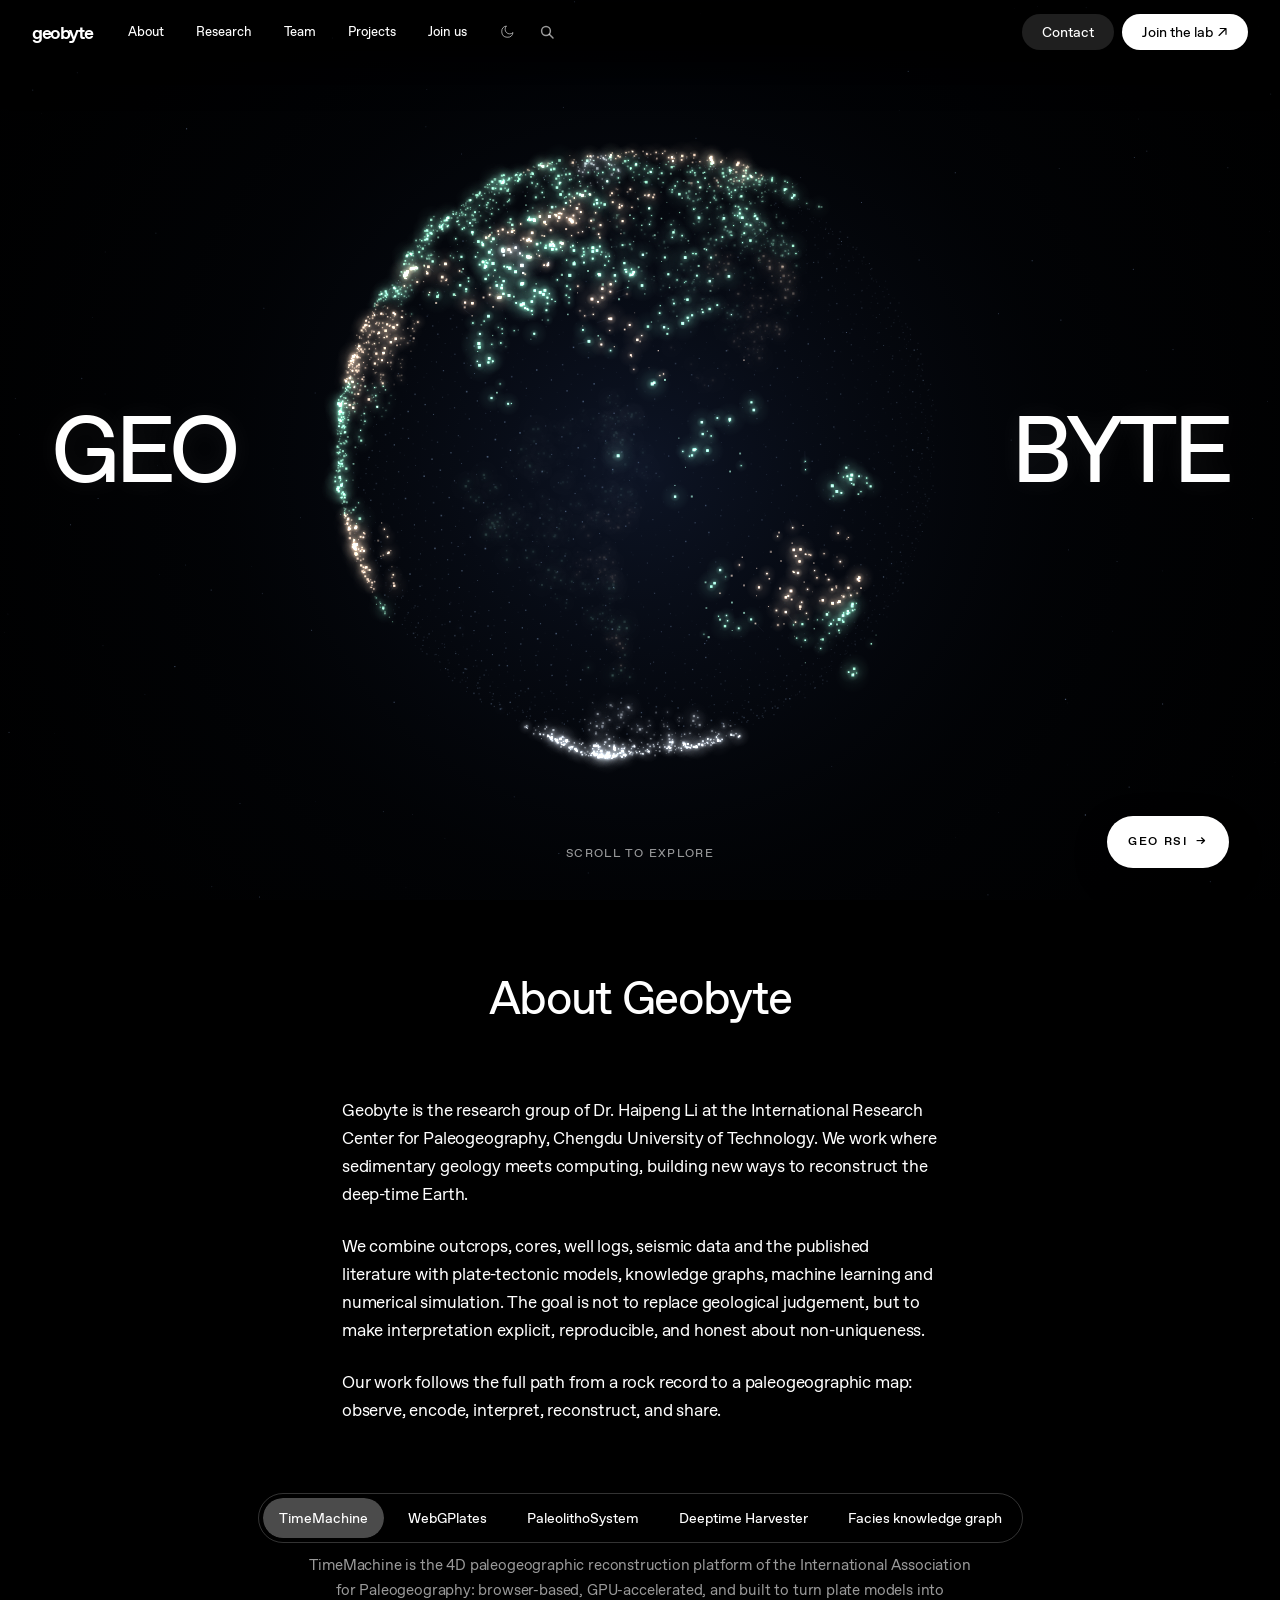
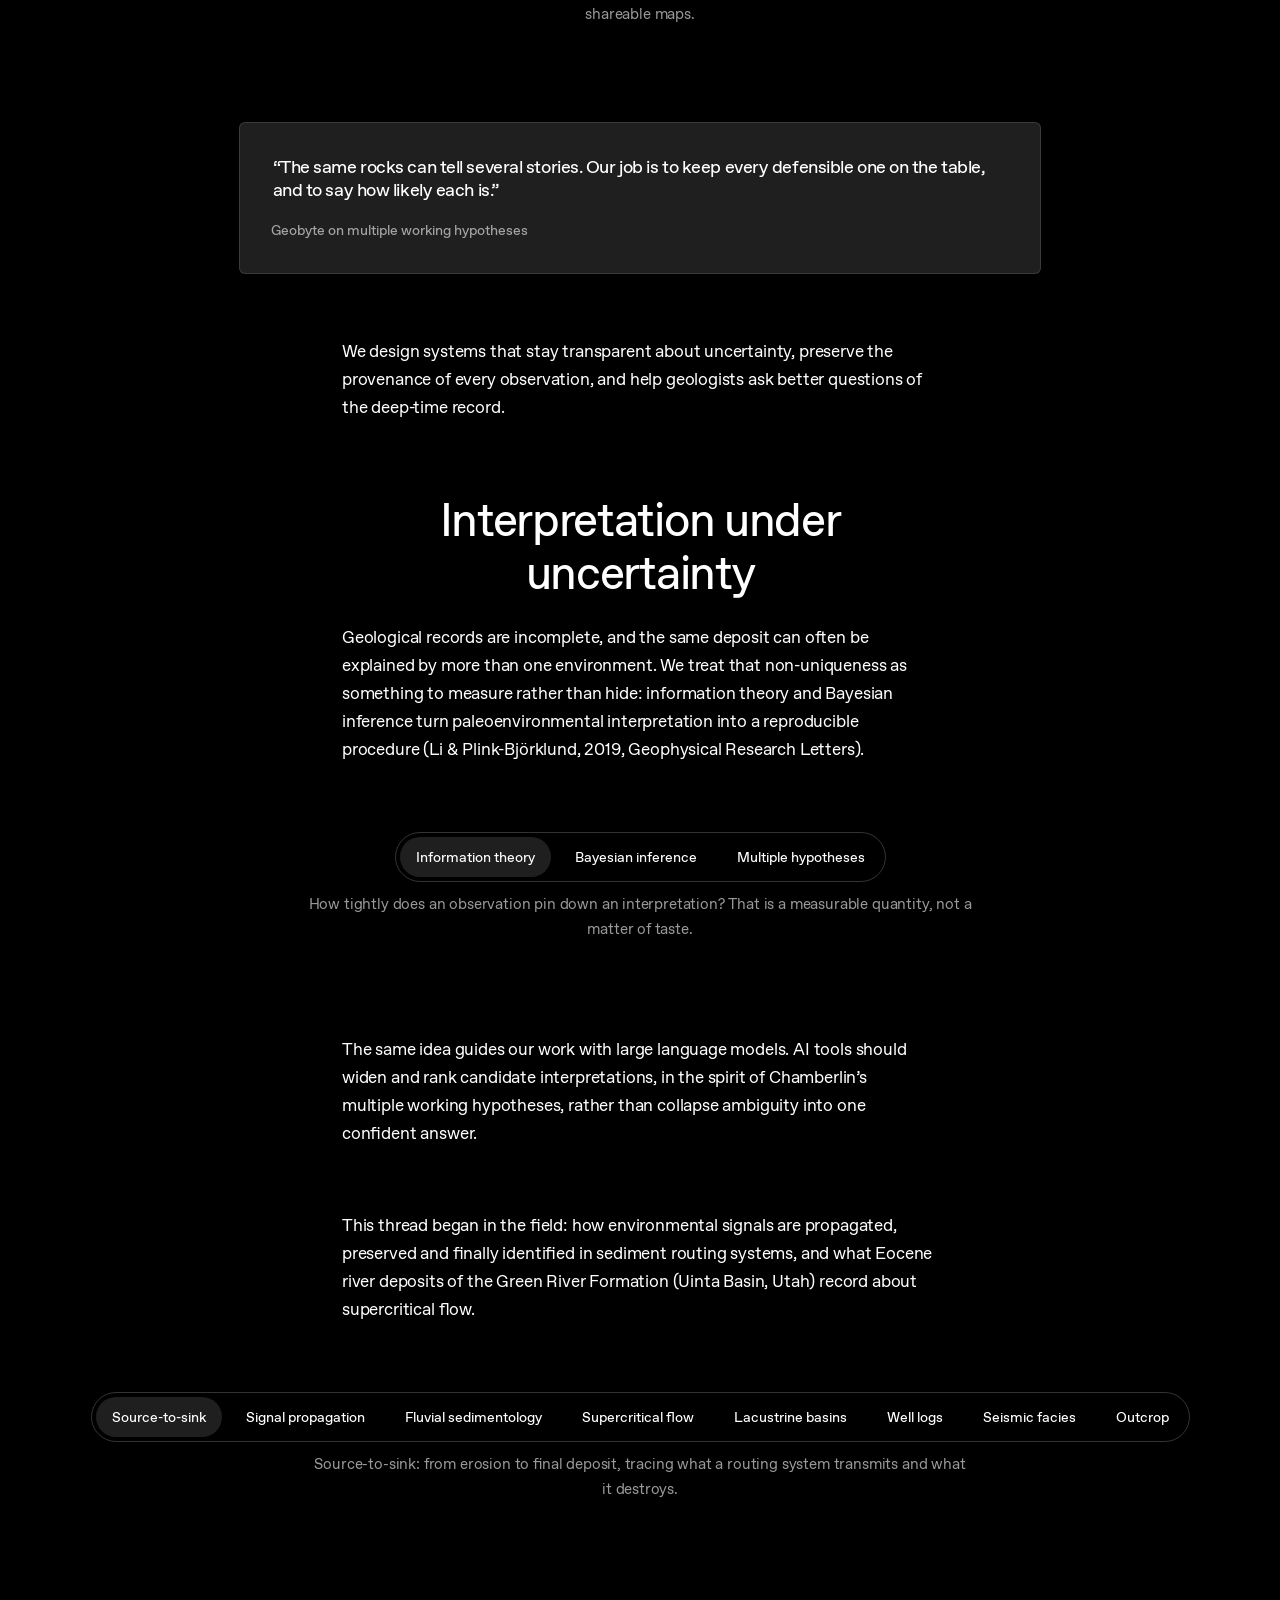
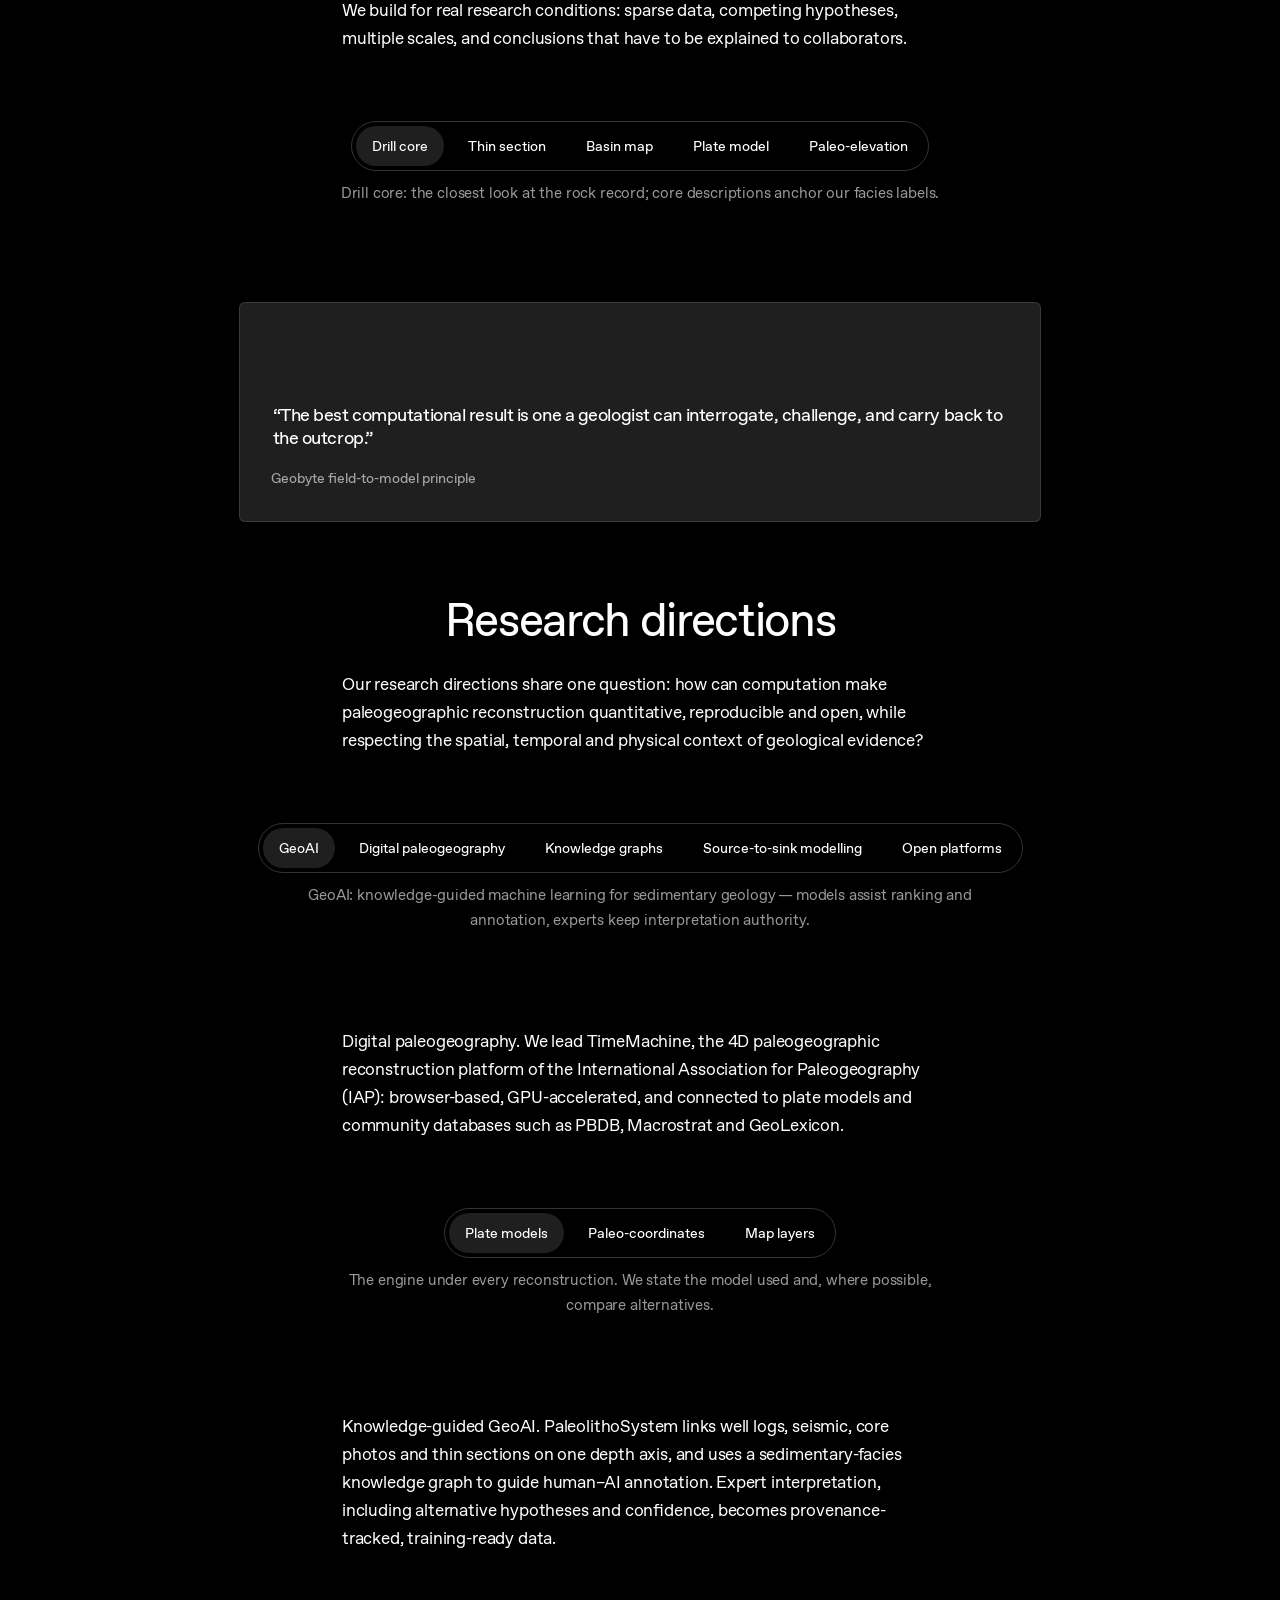
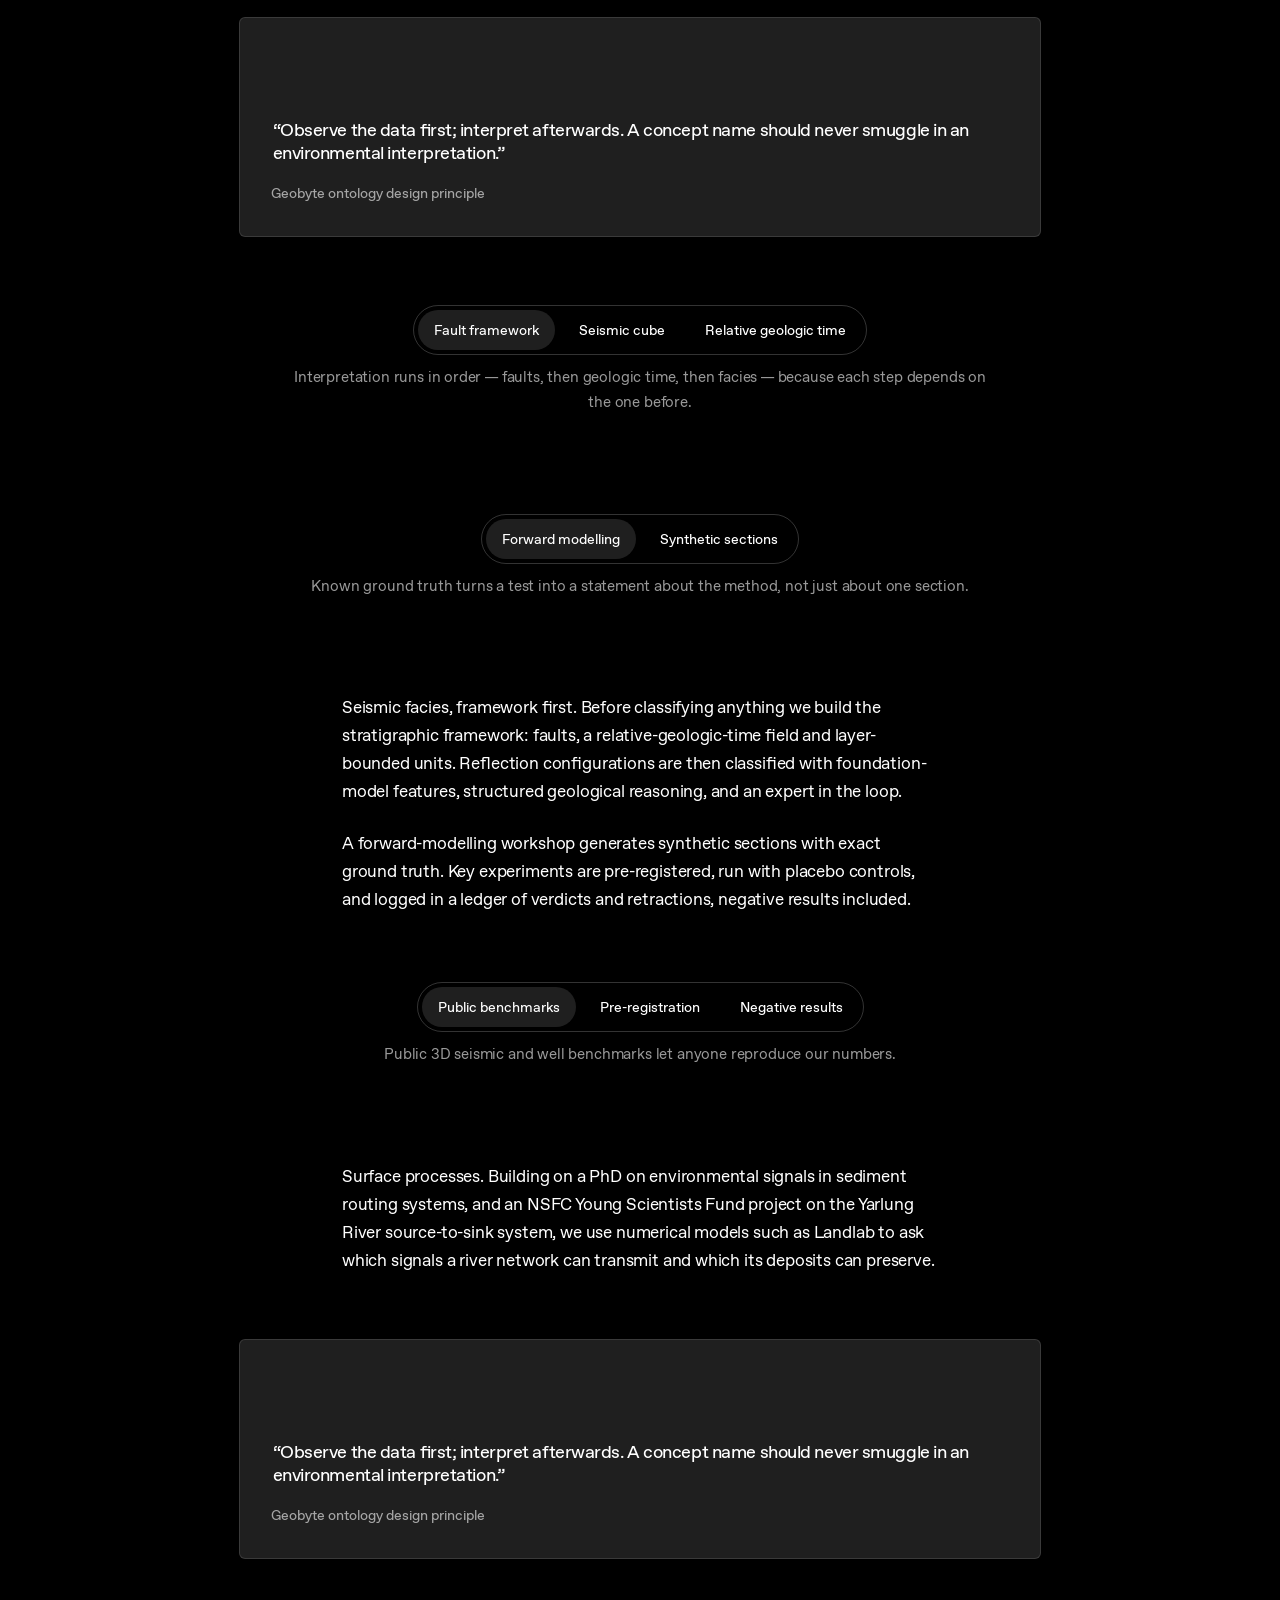
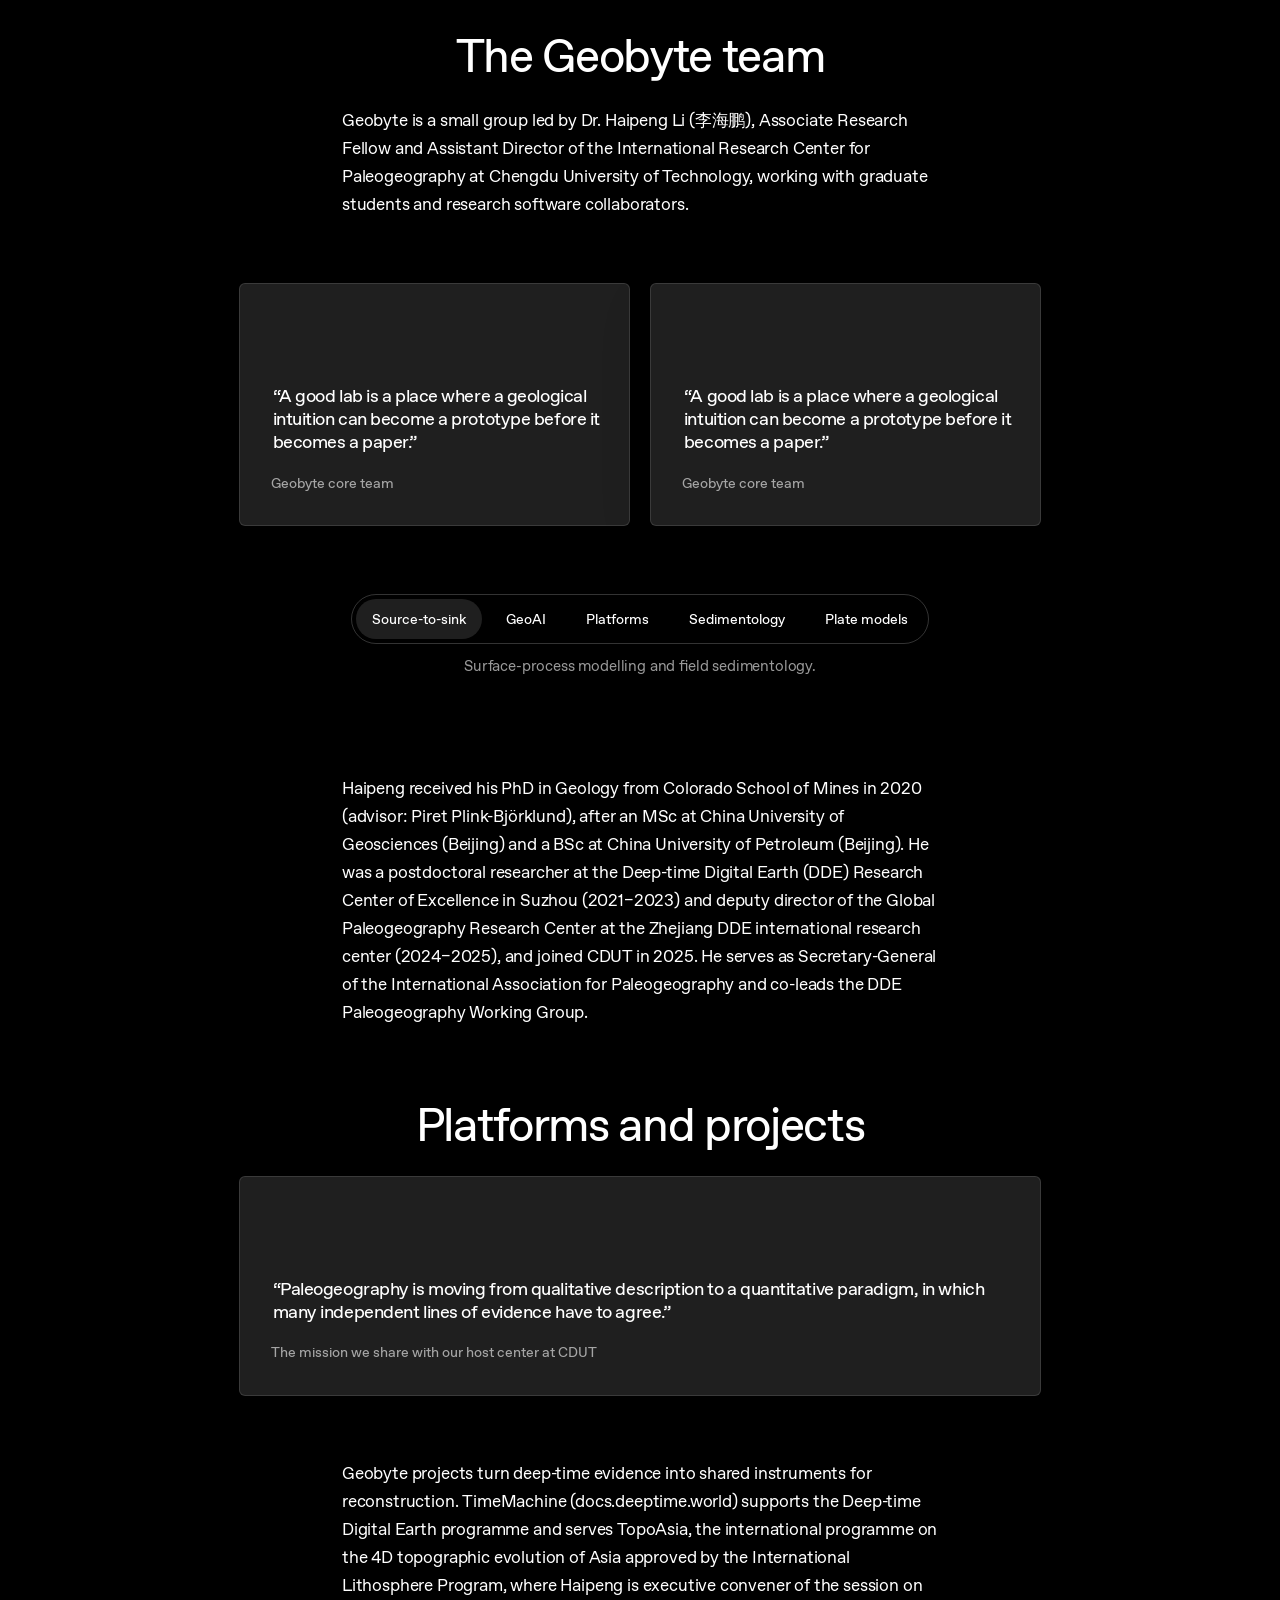
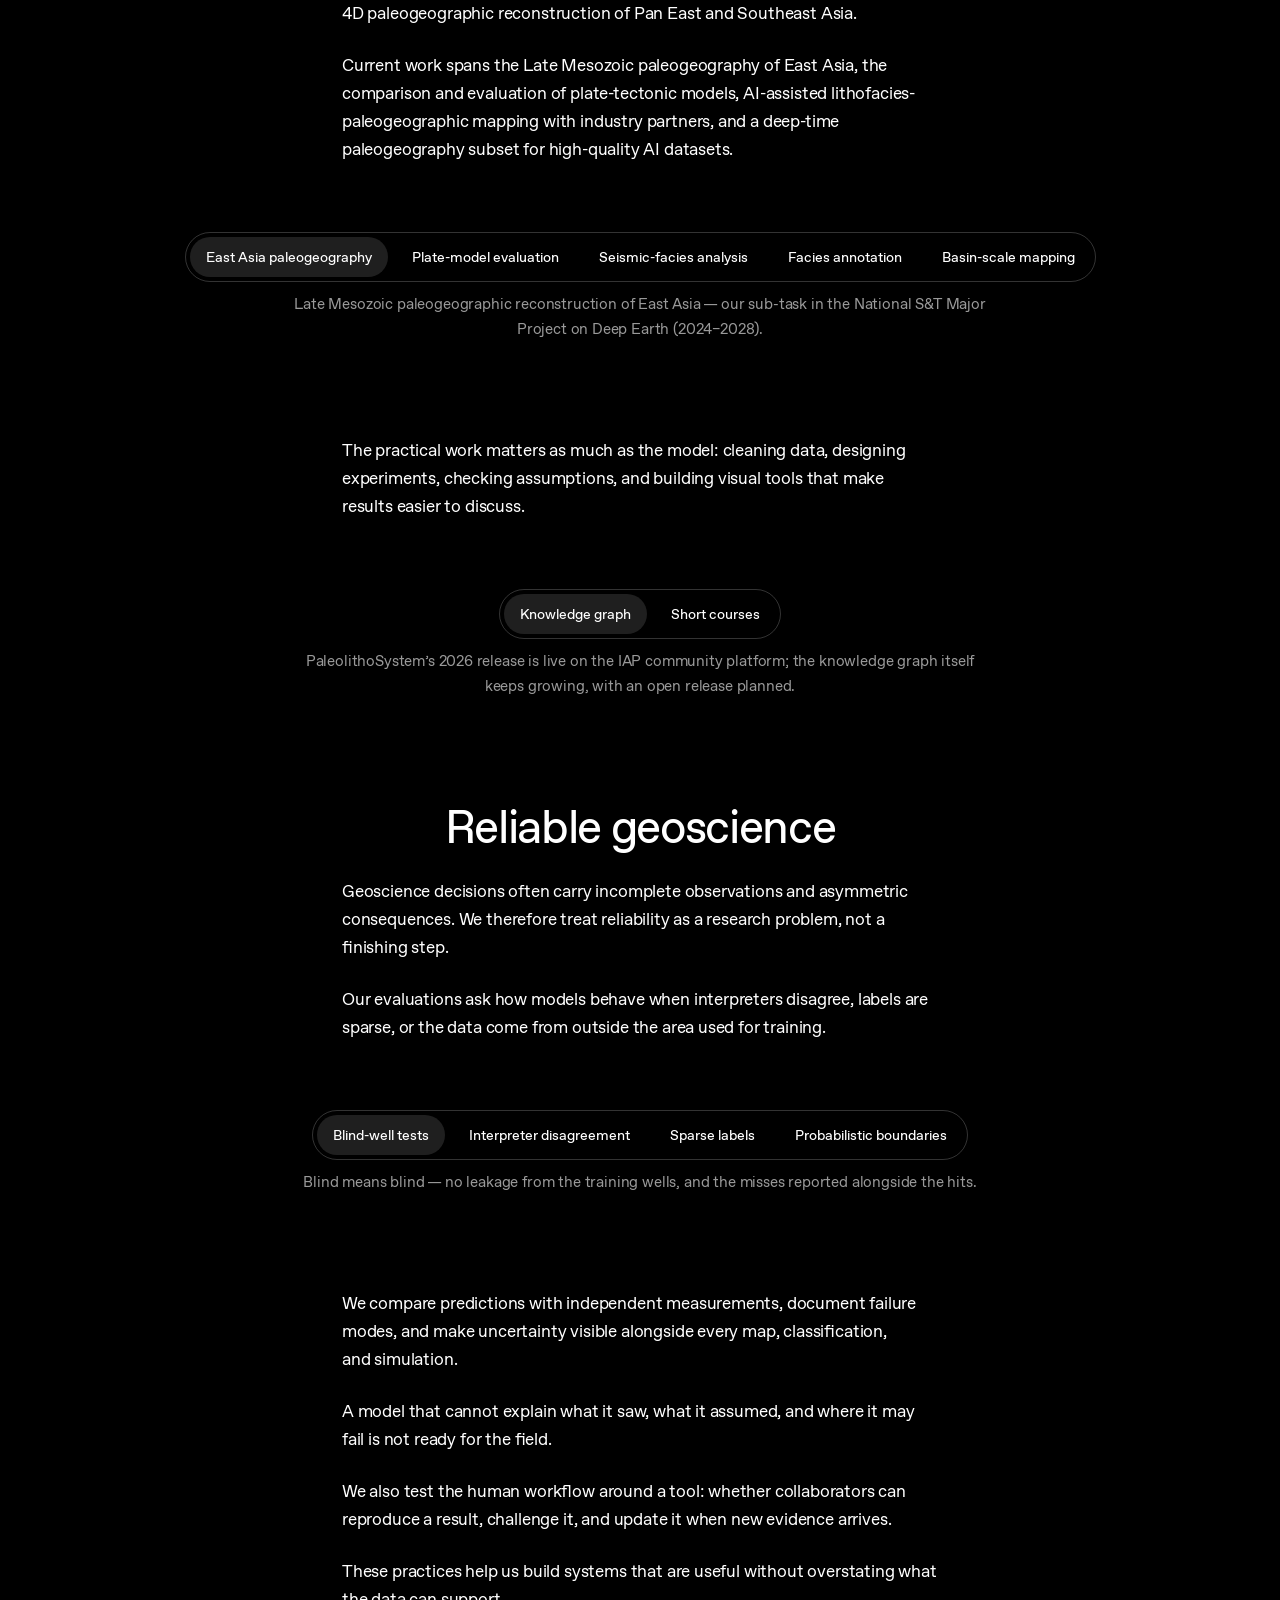
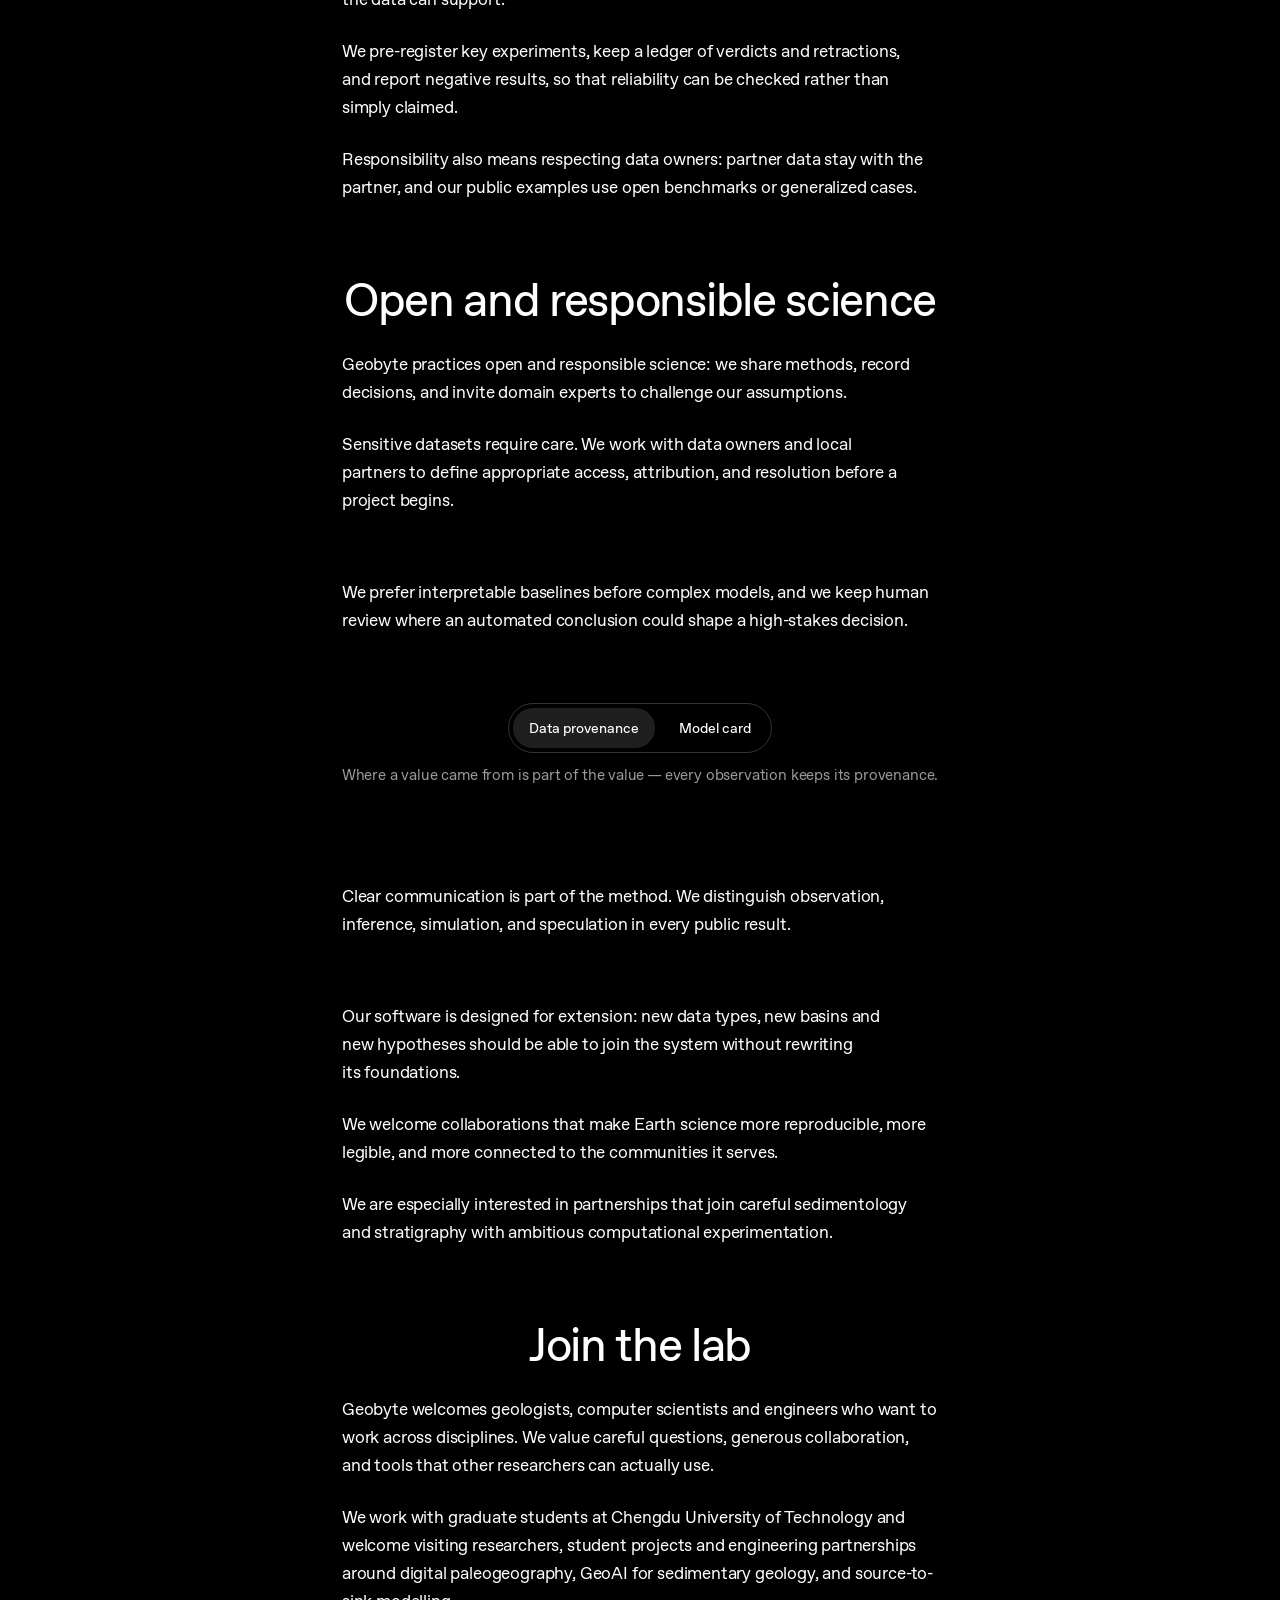
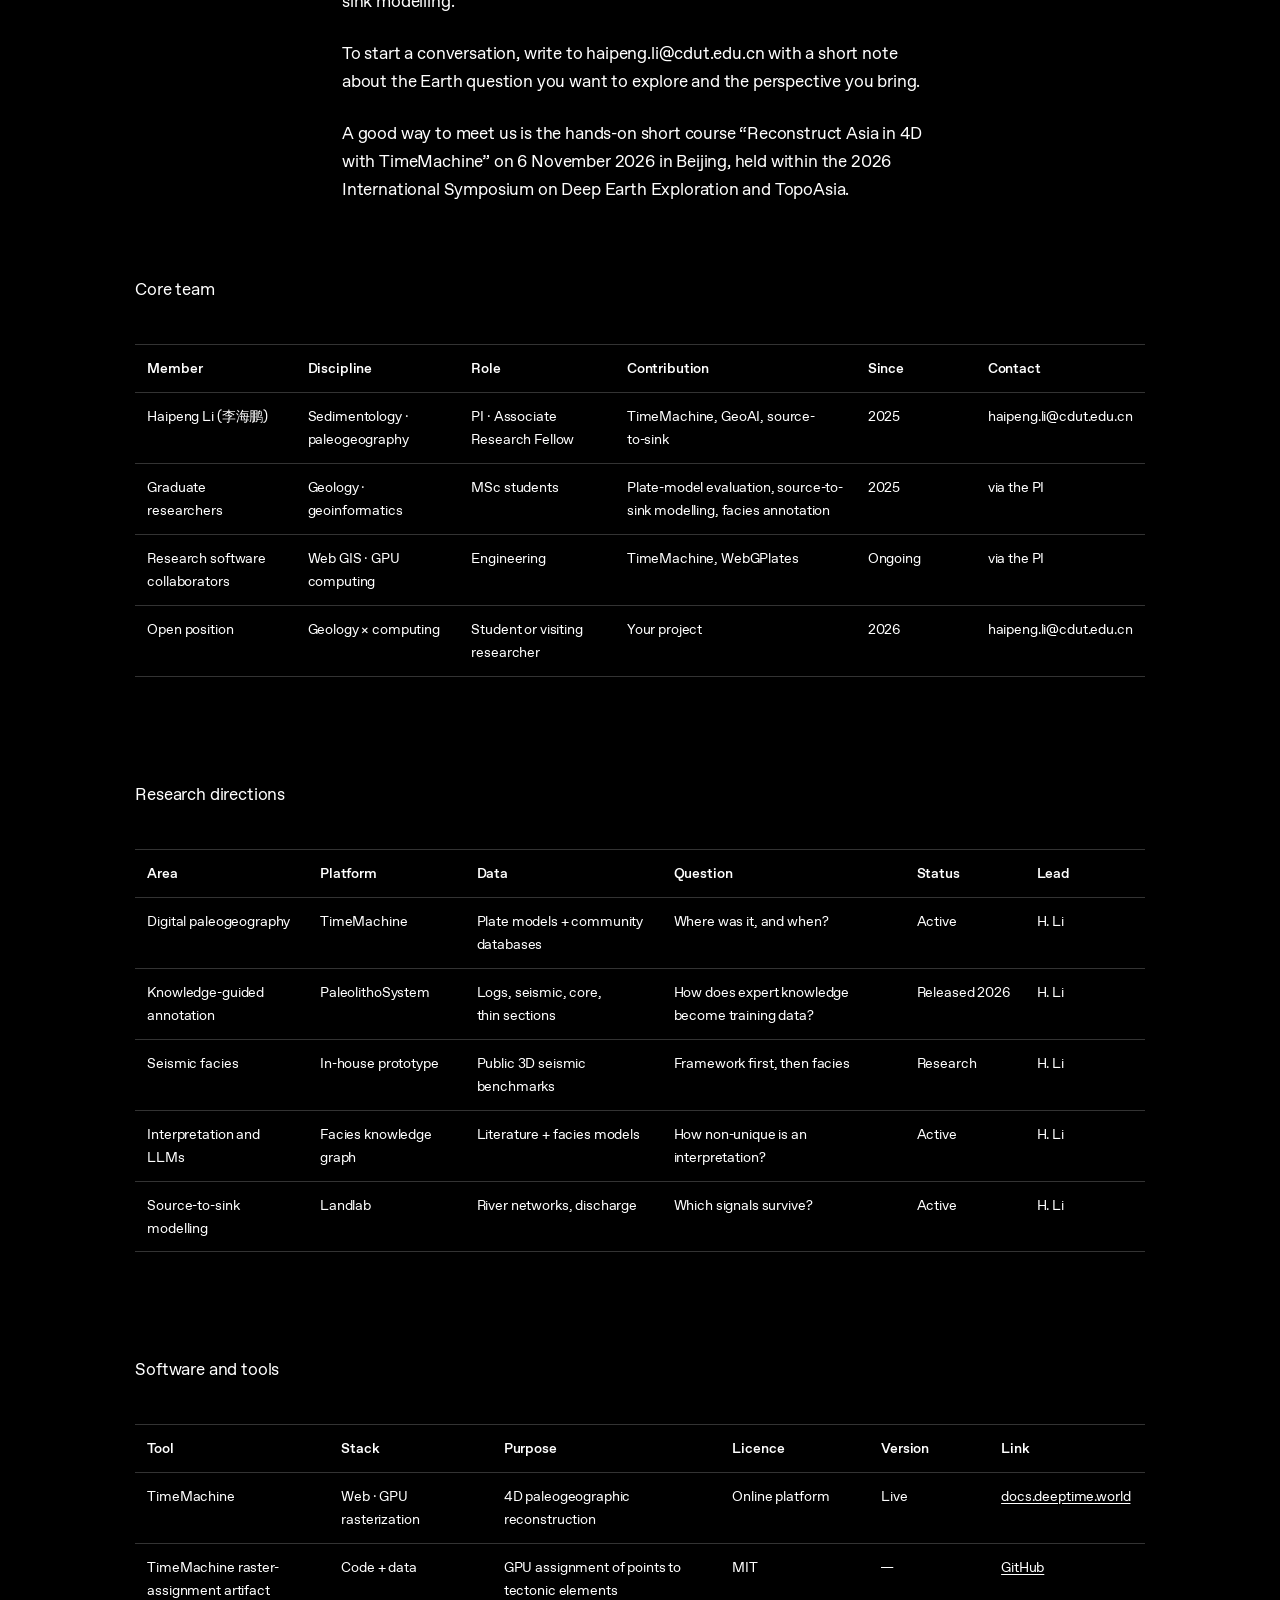
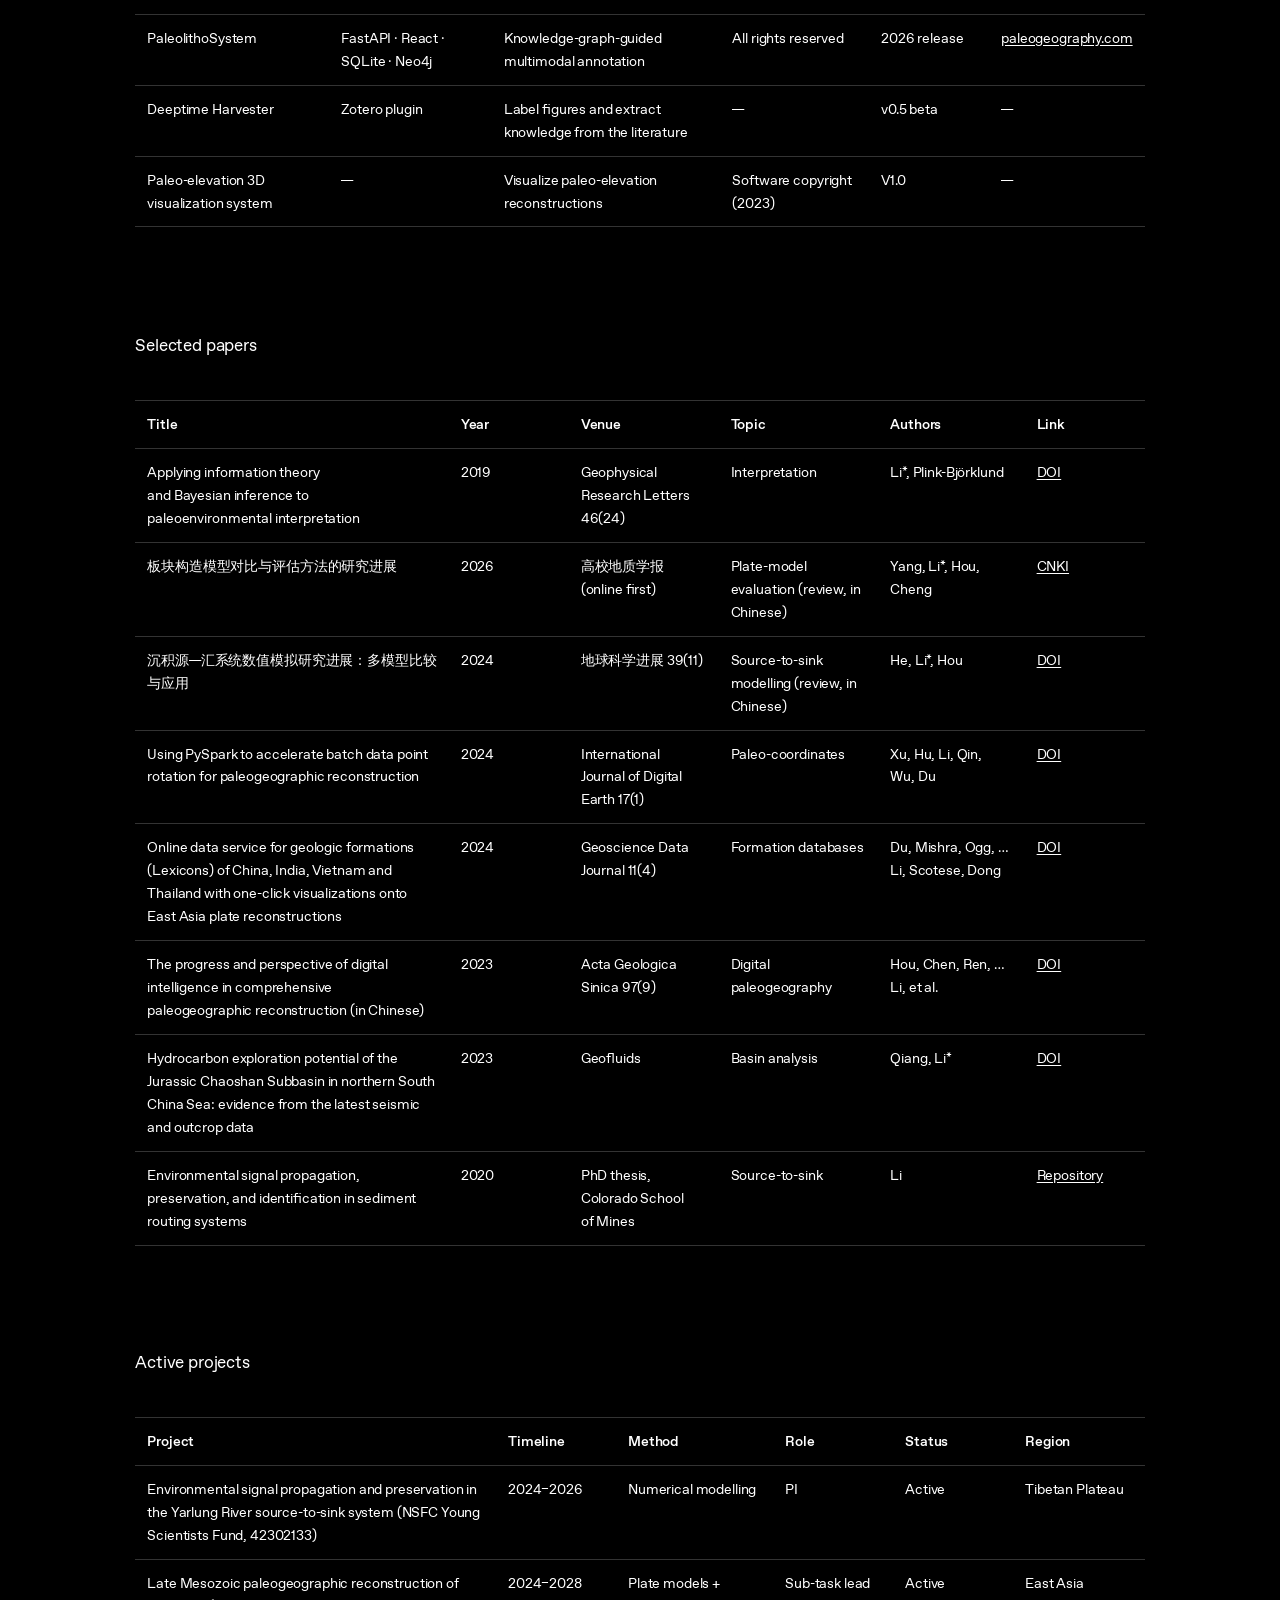
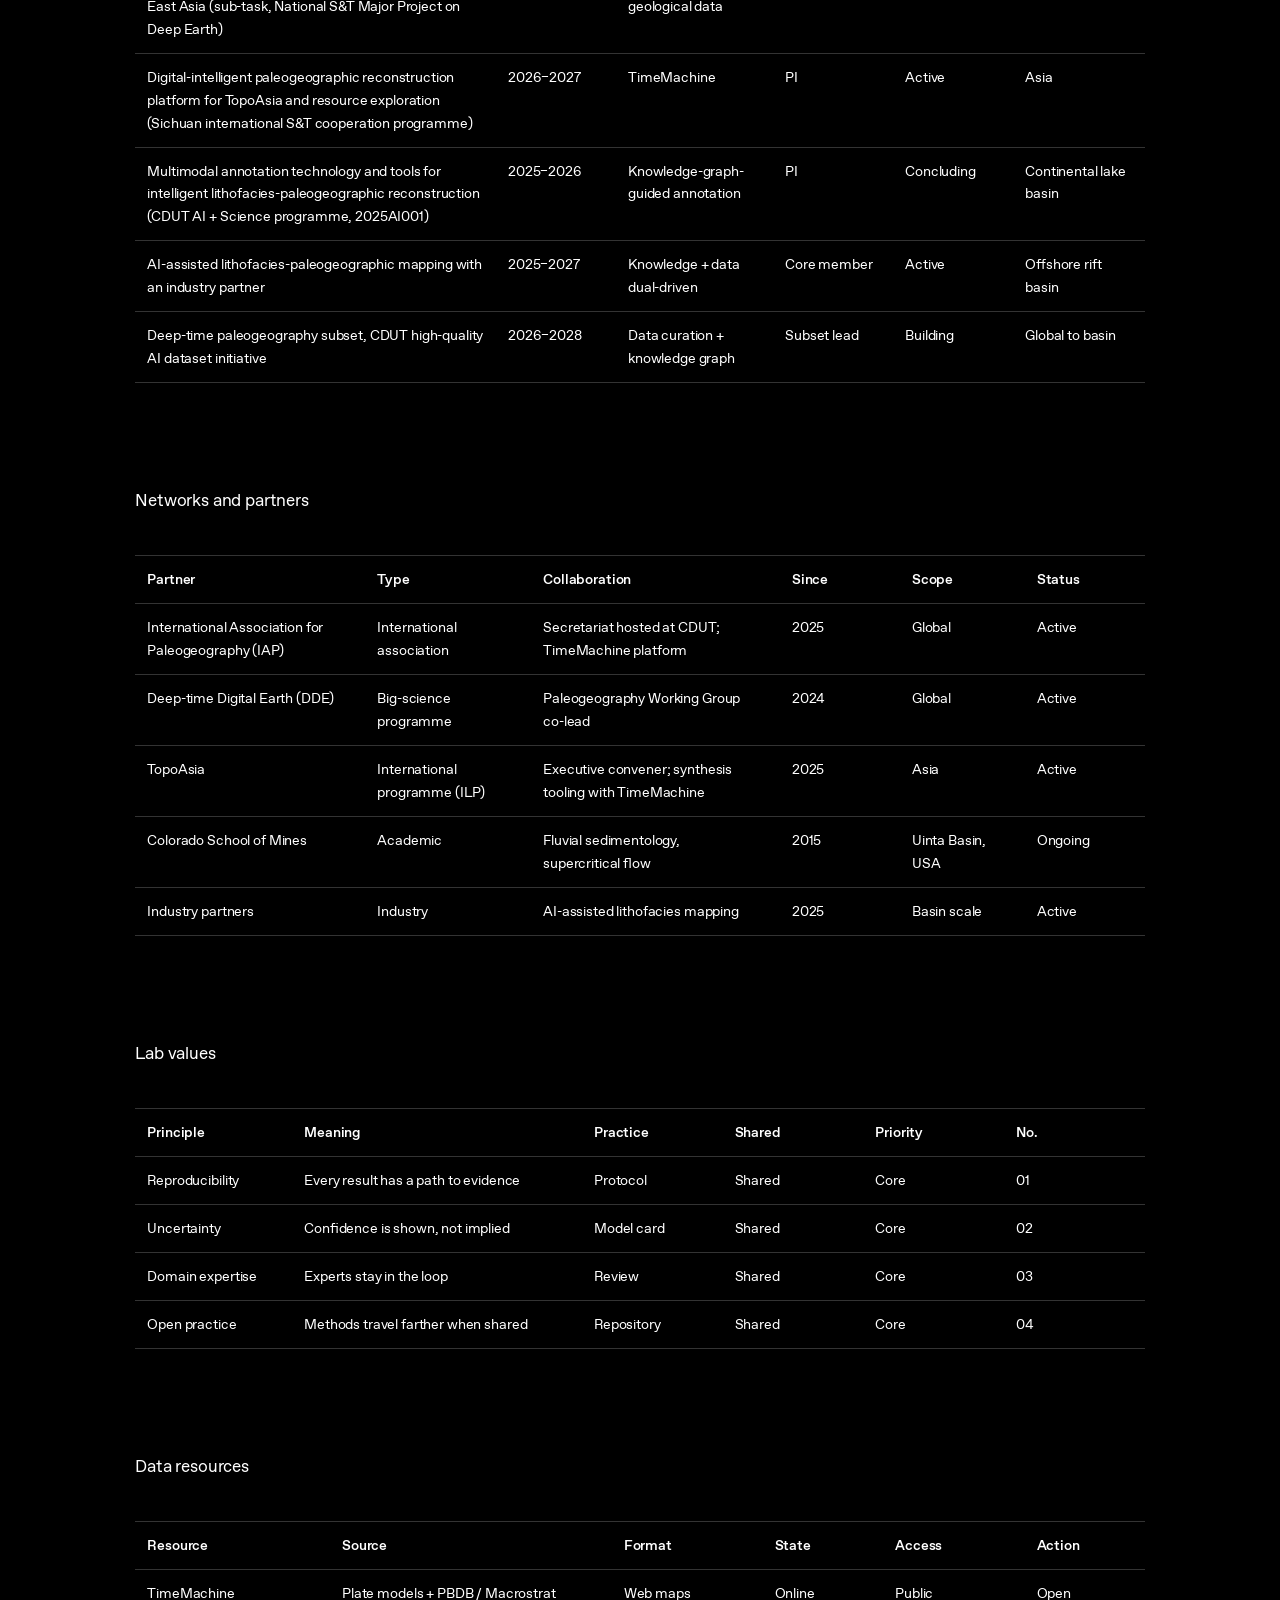
